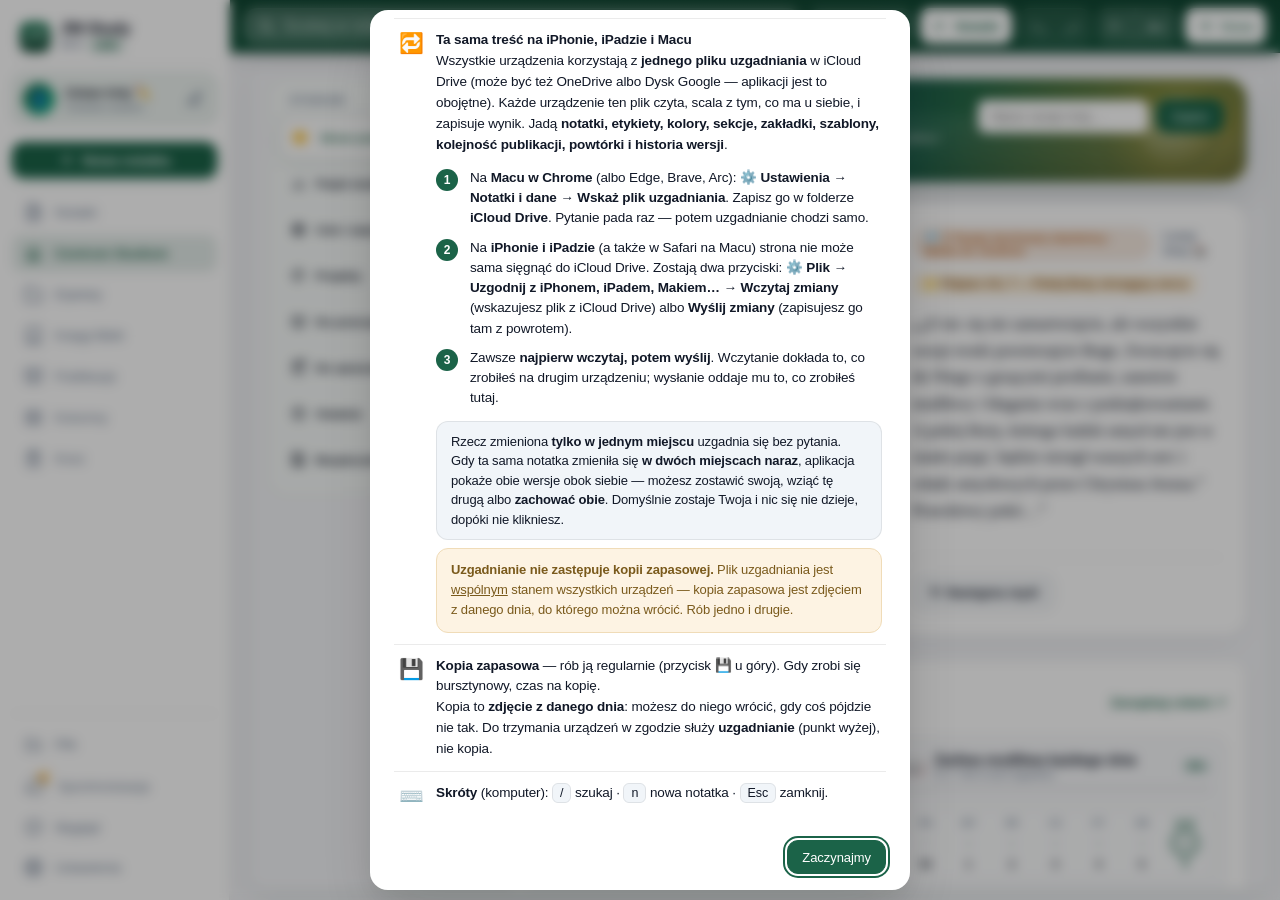
==== index.html @ c27b215c "v685: Pełnoekranowy Tryb wystąpienia i szablon szkicu w Mapie Myśli" ====
<!DOCTYPE html>
<html lang="pl">
<head>
<meta charset="UTF-8">
<!-- Polityka bezpieczeństwa treści.

     Nie zastępuje filtrowania treści notatek — jest drugą warstwą na wypadek,
     gdyby coś się przez filtr przedostało. Najważniejsze skutki:
       • skrypt z JAKIEGOKOLWIEK obcego serwera nie zostanie wykonany — aplikacja
         nie łączy się z niczym poza własnym adresem,
       • object-src 'none' — brak wtyczek i osadzonych obiektów,
       • base-uri 'self' — nie da się podmienić adresu bazowego strony,
       • form-action 'none' — wstrzyknięty formularz nie wyśle nigdzie danych,
       • frame-src 'none' — brak ramek.

     'unsafe-inline' dla skryptów jest konieczne w wersji jednoplikowej, gdzie
     cały kod siedzi w znacznikach script wewnątrz strony.
     'wasm-unsafe-eval' jest potrzebne bibliotece sql.js, która czyta bazę
     SQLite z kopii JW Library — biblioteka leży w katalogu lib/ obok aplikacji,
     nie na obcym serwerze. -->
<meta http-equiv="Content-Security-Policy" content="default-src 'self'; script-src 'self' blob: 'unsafe-inline' 'wasm-unsafe-eval' https://accounts.google.com/gsi/client; style-src 'self' 'unsafe-inline' https://accounts.google.com/gsi/style; img-src 'self' data: blob: https://*.jw.org https://*.googleusercontent.com https://accounts.google.com; font-src 'self' data:; connect-src 'self' https://accounts.google.com https://www.googleapis.com https://oauth2.googleapis.com; media-src 'self' data: blob:; manifest-src 'self'; worker-src 'self' blob:; object-src 'none'; base-uri 'self'; form-action 'none'; frame-src 'self' https://accounts.google.com;">
<script src="https://accounts.google.com/gsi/client" async defer></script>
<meta name="viewport" content="width=device-width, initial-scale=1.0, viewport-fit=cover">
<meta name="apple-mobile-web-app-capable" content="yes">
<meta name="mobile-web-app-capable" content="yes">
<meta name="apple-mobile-web-app-status-bar-style" content="default">
<meta name="apple-mobile-web-app-title" content="JW-Study 5.0">
<meta name="color-scheme" content="light dark">
<meta name="theme-color" content="#134e38">
<meta name="theme-color" media="(prefers-color-scheme: light)" content="#134e38">
<meta name="theme-color" media="(prefers-color-scheme: dark)" content="#11171e">
<link rel="apple-touch-icon" sizes="180x180" href="./apple-touch-icon.png">
<link rel="manifest" href="./manifest.webmanifest">
<title>JW-Study 5.0</title>
<link rel="icon" type="image/png" sizes="32x32" href="./favicon-32.png">
<link rel="icon" type="image/png" sizes="192x192" href="./icon-192.png">
<link rel="icon" type="image/png" sizes="512x512" href="./icon-512.png">
<script>
(function(){
  try{
    var t = localStorage.getItem("jwsTheme") || "auto";
    if(t === "auto"){
      t = (window.matchMedia && window.matchMedia("(prefers-color-scheme: dark)").matches) ? "dark" : "light";
    }
    if(t){
      document.documentElement.dataset.theme = t;
      var isDark = (t === "dark" || t === "oled");
      document.documentElement.style.colorScheme = isDark ? "dark" : "light";
      var c = {dark:"#11171e", oled:"#000000", sepia:"#75552b", sage:"#225734", light:"#134e38"}[t] || "#134e38";
      try {
        var rawCfg = localStorage.getItem("jwsColors");
        if(rawCfg){
          var cfg = JSON.parse(rawCfg);
          if(cfg && cfg.ui && (t === "light" || t === "sage" || t === "sepia")){
            c = cfg.ui;
          }
        }
      }catch(err){}
      document.documentElement.style.backgroundColor = c;
      var metas = document.querySelectorAll('meta[name="theme-color"]');
      if(metas && metas.length){
        metas.forEach(function(m){
          m.removeAttribute("media");
          m.content = c;
        });
      }
    }
  }catch(e){}
})();
</script>
<style>
/* ==========================================================================
   JW Study — base.css
   Zmienne kolorów, motywy (dzień/sepia), reset, nagłówek, wyszukiwarka
   ========================================================================== */
:root{
  --bg:#f4f5f8; --panel:#ffffff; --border:rgba(0,0,0,.08); --text:#111827; --muted:#64748b;
  --accent:#1b6348; --accent2:#22a06b; --sel:#f1f5f9;
  --c1bg:#1e293b; --c1item:#f8fafc; --c1hover:#334155; --c1active:#8c6f52;
  --c2bg:#334155; --c2item:#f8fafc; --c2hover:#475569; --c2active:#8c6f52;
  --hl1:#ffe97d; --hl2:#b7e4a7; --hl3:#a8d5f2; --hl4:#d9b8f0; --hl5:#f5b0b0; --hl6:#ffcf8f; --hl7:#9fe3d5;
  --card-radius:14px;
  --shadow-sm:0 1px 2px rgba(0,0,0,.04);
  --shadow-md:0 4px 14px rgba(0,0,0,.06);
  --shadow-lg:0 10px 28px rgba(0,0,0,.09);
  --top-safe-clearance: env(safe-area-inset-top, 0px);
}
/* motyw SEPIA (czytnik) */
html[data-theme="sepia"]{
  --bg:#f2ebd9; --panel:#faf4e6; --border:#e2d6be; --text:#3e3323; --muted:#827357;
  --accent:#846231; --accent2:#a68149; --sel:#ebdcc2;
}
html[data-theme="sepia"] main{background:linear-gradient(180deg,#eee6d3,#e5dcbe)}
*{box-sizing:border-box}
button,.item,.sbtn,.chip-ch,.pal,a,label,select,summary,#imgBar button,#hlBar .sw,#hlBar button{touch-action:manipulation;-webkit-tap-highlight-color:transparent}
html {
  background-color: #134e38;
  color-scheme: light;
}
html[data-theme="dark"] {
  background-color: #11171e;
  color-scheme: dark;
}
html[data-theme="oled"] {
  background-color: #000000;
  color-scheme: dark;
}
html[data-theme="sepia"] {
  background-color: #75552b;
  color-scheme: light;
}
html[data-theme="sage"] {
  background-color: #225734;
  color-scheme: light;
}
html[data-reader-theme="light"] {
  background-color: #ffffff;
  color-scheme: light;
}
html[data-reader-theme="dark"] {
  background-color: #1c1c1e;
  color-scheme: dark;
}
html[data-reader-theme="oled"] {
  background-color: #000000;
  color-scheme: dark;
}
html[data-reader-theme="sepia"] {
  background-color: #fbf0d9;
  color-scheme: light;
}
html[data-reader-theme="sage"] {
  background-color: #eaf1ec;
  color-scheme: light;
}
html,body{height:100%;height:var(--appWysokosc, 100dvh);margin:0;-webkit-text-size-adjust:100%;text-size-adjust:100%;overscroll-behavior:none !important;-webkit-overscroll-behavior:none !important}
body{font-family:-apple-system,BlinkMacSystemFont,"Segoe UI",Roboto,"Noto Sans",sans-serif;background:var(--bg);color:var(--text);display:flex;flex-direction:column;overflow:hidden;-webkit-font-smoothing:antialiased;-moz-osx-font-smoothing:grayscale;text-rendering:optimizeLegibility;touch-action:manipulation}
header{width:100%;flex-shrink:0;box-sizing:border-box;display:flex;align-items:center;gap:10px;padding:9px 16px;padding-left:max(16px, calc(16px + env(safe-area-inset-left, 0px)));padding-right:max(16px, calc(16px + env(safe-area-inset-right, 0px)));padding-top:max(9px, calc(9px + env(safe-area-inset-top, 0px)));padding-bottom:9px;background:#134e38;background:linear-gradient(180deg,#114632 0%,#16563e 100%);border-bottom:1px solid rgba(0,0,0,.18);box-shadow:0 4px 18px -2px rgba(10,35,25,.22);flex-wrap:wrap;position:relative;z-index:20;-webkit-backdrop-filter:none!important;backdrop-filter:none!important;isolation:isolate}
.brand-name{color:#fff!important}
.brand-name .ver{color:rgba(255,255,255,.6)!important}
.brand-sub{color:rgba(255,255,255,.72)!important}
.brand-logo{border-radius:10px;box-shadow:0 2px 8px rgba(0,0,0,.25),0 0 0 1px rgba(255,255,255,.2);transition:transform .16s ease}
.brand-logo:hover{transform:scale(1.05)}
header .btn{background:rgba(255,255,255,.14);border:1px solid rgba(255,255,255,.22);color:#fff;border-radius:10px;font-weight:500;transition:all .15s ease}
header .btn:hover{background:rgba(255,255,255,.24);border-color:rgba(255,255,255,.36)}
header .btn.primary{background:#ffffff;border-color:#ffffff;color:#134e38;font-weight:600;box-shadow:0 2px 8px rgba(0,0,0,.15)}
header .btn.primary:hover{background:#f0f7f4;transform:translateY(-1px);box-shadow:0 4px 12px rgba(0,0,0,.2)}
header .btn.badge-warn{border-color:#f4c96a}
header .fontctl{border:1px solid rgba(255,255,255,.22);border-radius:10px;overflow:hidden}
header .fontctl button{background:rgba(255,255,255,.14);color:#fff;border:none;padding:7px 11px;cursor:pointer;transition:background .15s ease}
header .fontctl button:hover{background:rgba(255,255,255,.26)}
header .fontctl button+button{border-left:1px solid rgba(255,255,255,.2)}
header #sortSel{background:rgba(255,255,255,.14);color:#fff;border:1px solid rgba(255,255,255,.22);border-radius:10px;padding:7px 12px;font-size:13px;outline:none}
header #sortSel option{color:#1e293b;background:#fff}
.ikony-grupa{display:inline-flex;border:1px solid rgba(255,255,255,.22);border-radius:10px;overflow:hidden;background:rgba(255,255,255,.08)}
.ikony-grupa .btn{border:none;border-radius:0;background:transparent}
.ikony-grupa .btn+.btn{border-left:1px solid rgba(255,255,255,.18)}
.ikony-grupa .btn:hover{background:rgba(255,255,255,.2)}
.bk-count{background:#fff;color:#134e38;font-weight:700}
.brand{display:flex;align-items:center;gap:10px;flex-shrink:0}
.brand-txt{display:flex;flex-direction:column;line-height:1.15}
.brand-name{font-size:16px;font-weight:700;color:var(--accent);white-space:nowrap;letter-spacing:-.01em}
.brand-name .ver{font-size:10.5px;font-weight:400;color:var(--muted);opacity:.7;letter-spacing:0}
.brand-sub{font-size:11px;color:var(--muted);white-space:nowrap}
.searchwrap{flex:1;min-width:180px;display:flex;align-items:center;gap:8px;background:rgba(255,255,255,.96);border:1px solid rgba(255,255,255,.35);border-radius:12px;padding:0 13px;box-shadow:0 2px 6px rgba(0,0,0,.06);transition:border-color .15s ease,box-shadow .15s ease,background .15s ease}
.searchwrap:focus-within{background:#ffffff;border-color:var(--accent2);box-shadow:0 0 0 3px rgba(34,160,107,.25),0 4px 14px rgba(0,0,0,.10)}
.searchwrap{position:relative}
#searchSug,#ebPop{position:absolute;top:calc(100% + 6px);left:0;right:0;display:none;z-index:60;background:var(--panel);border:1px solid var(--border);border-radius:13px;box-shadow:0 14px 34px rgba(0,0,0,.22),0 2px 8px rgba(0,0,0,.08);padding:6px;max-height:320px;overflow-y:auto;animation:popShow .14s cubic-bezier(.16,1,.3,1)}
@keyframes popShow{from{opacity:0;transform:scale(.97) translateY(-3px)}to{opacity:1;transform:scale(1) translateY(0)}}
#searchSug .sug{display:flex;align-items:center;gap:9px;padding:9px 11px;border-radius:9px;cursor:pointer;font-size:13.5px;color:var(--text)}
#searchSug .sug:hover,#searchSug .sug.on{background:var(--sel)}
#searchSug .sug .ic{width:16px;height:16px;color:var(--muted);flex-shrink:0}
#searchSug .sug .sdot{width:9px;height:9px;border-radius:50%;flex-shrink:0}
#searchSug .sug .shint{margin-left:auto;font-size:11px;color:var(--muted)}
#searchSug .sug-lbl{font-size:11px;color:var(--muted);padding:6px 11px 3px;font-weight:600;text-transform:uppercase;letter-spacing:.05em}
.search-ic{width:18px;height:18px;color:rgba(255,255,255,.8);flex-shrink:0}
#search{flex:1;min-width:60px;padding:10px 0;border:none;background:transparent;font-size:14px;outline:none;appearance:none;-webkit-appearance:none;color:#ffffff!important;-webkit-text-fill-color:#ffffff!important;caret-color:#ffffff!important;color-scheme:dark!important}
#btnSearchTools{background:transparent;border:none;color:rgba(255,255,255,.8);font-size:14px;cursor:pointer;padding:4px 6px;border-radius:6px;transition:all .14s ease}
#btnSearchTools:hover{background:rgba(255,255,255,.2);color:#ffffff}
select,button,input{font-family:inherit}
.btn{padding:8px 14px;border:1px solid var(--border);border-radius:10px;background:var(--panel);cursor:pointer;font-size:13px;font-weight:500;white-space:nowrap;color:var(--text);display:inline-flex;align-items:center;justify-content:center;gap:6px;
  transition:background .14s ease, border-color .14s ease, transform .1s cubic-bezier(.22,.9,.32,1), box-shadow .14s ease}
.btn:focus-visible{outline:none;box-shadow:0 0 0 3px rgba(34,160,107,.28)}
:focus-visible{outline:2px solid var(--accent, #22a06b) !important;outline-offset:2px !important}
.btn .ic{width:18px;height:18px}
.btn.ico-btn{padding:8px 10px}
.btn.ico-btn .ic{width:19px;height:19px}
.bk-count{font-size:11px;font-weight:700;background:var(--accent);color:#fff;border-radius:999px;padding:0 6px;min-width:16px;text-align:center}
.btn:hover{background:var(--sel);border-color:rgba(0,0,0,.15)}
.btn:active{transform:translateY(1px)}
.btn.primary{background:var(--accent);color:#fff;border-color:var(--accent);box-shadow:none}
.btn.primary:hover{filter:brightness(1.05)}
.btn.danger{background:#dc2626;color:#fff;border-color:#b91c1c}
.btn.danger:hover{filter:brightness(1.06)}





/* ══════════════ NOWOCZESNY UKŁAD I GRAFIKA CENTRUM STUDIUM (v3.72) ══════════════ */
:root {
  --cen-bg: var(--bg);
  --cen-card-bg: var(--panel);
  --cen-card-border: rgba(0, 0, 0, 0.08);
  --cen-card-border-hover: rgba(37, 99, 235, 0.4);
  --cen-text: #0f172a;
  --cen-text-sub: #334155;
  --cen-text-muted: #64748b;
  --cen-card-shadow: 0 2px 10px rgba(0, 0, 0, 0.04), 0 1px 3px rgba(0, 0, 0, 0.02);
  --cen-card-shadow-hover: 0 10px 28px rgba(0, 0, 0, 0.08), 0 2px 6px rgba(0, 0, 0, 0.04);
  --cen-btn-bg: rgba(0, 0, 0, 0.05);
  --cen-btn-border: rgba(0, 0, 0, 0.09);
  --cen-btn-color: #334155;
  --cen-btn-hover-bg: rgba(0, 0, 0, 0.09);
  --cen-btn-hover-color: #0f172a;
  --cen-zadanie-bg: linear-gradient(135deg, #f0f7ff 0%, #e0e7ff 100%);
  --cen-zadanie-border: rgba(59, 130, 246, 0.35);
  --cen-zadanie-tyt: #1e3a8a;
  --cen-zadanie-podtyt: #2563eb;
  --cen-zadanie-iko-bg: #dbeafe;
  --cen-zadanie-iko-border: rgba(59, 130, 246, 0.3);
  --cen-zadanie-iko-color: #1d4ed8;
  --cen-banner-bg: rgba(0, 0, 0, 0.025);
  --cen-banner-border: rgba(0, 0, 0, 0.07);
  --cen-banner-tyt: #0f172a;
  --cen-banner-sub: #64748b;
  --cen-banner-iko-bg: rgba(0, 0, 0, 0.05);
  --cen-progress-track: rgba(0, 0, 0, 0.08);
  --cen-cal-grid-bg: var(--panel);
  --cen-cal-cell-bg: rgba(0, 0, 0, 0.025);
  --cen-cal-cell-hover: rgba(37, 99, 235, 0.08);
  --cen-cal-cell-active: rgba(37, 99, 235, 0.14);
  --cen-cal-cell-border: #3b82f6;
  --cen-cal-day-color: #0f172a;
  --cen-frag-check-border: rgba(0, 0, 0, 0.25);
  --cen-frag-check-bg: rgba(0, 0, 0, 0.02);
  --cen-tabs-bg: rgba(0, 0, 0, 0.04);
  --cen-tabs-border: rgba(0, 0, 0, 0.08);
  --cen-tab-color: #64748b;
  --cen-tab-hover-color: #0f172a;
  --cen-tab-hover-bg: rgba(0, 0, 0, 0.06);
  --cen-input-bg: var(--panel);
  --cen-input-border: rgba(0, 0, 0, 0.15);
  --cen-input-color: #0f172a;
  --cen-sec-head: #475569;
  --cen-radial-bg: rgba(0, 0, 0, 0.08);
}

html[data-theme="dark"], html[data-theme="oled"] {
  --cen-bg: #0d1217;
  --cen-card-bg: #151d28;
  --cen-card-border: rgba(255, 255, 255, 0.08);
  --cen-card-border-hover: rgba(255, 255, 255, 0.22);
  --cen-text: #f8fafc;
  --cen-text-sub: #cbd5e1;
  --cen-text-muted: #94a3b8;
  --cen-card-shadow: 0 4px 20px rgba(0, 0, 0, 0.25);
  --cen-card-shadow-hover: 0 10px 30px rgba(0, 0, 0, 0.38);
  --cen-btn-bg: rgba(255, 255, 255, 0.06);
  --cen-btn-border: rgba(255, 255, 255, 0.1);
  --cen-btn-color: #94a3b8;
  --cen-btn-hover-bg: rgba(255, 255, 255, 0.14);
  --cen-btn-hover-color: #ffffff;
  --cen-zadanie-bg: linear-gradient(135deg, #151e2c, #131b26);
  --cen-zadanie-border: rgba(59, 130, 246, 0.25);
  --cen-zadanie-tyt: #ffffff;
  --cen-zadanie-podtyt: #94a3b8;
  --cen-zadanie-iko-bg: rgba(59, 130, 246, 0.12);
  --cen-zadanie-iko-border: rgba(59, 130, 246, 0.25);
  --cen-zadanie-iko-color: #60a5fa;
  --cen-banner-bg: rgba(255, 255, 255, 0.025);
  --cen-banner-border: rgba(255, 255, 255, 0.06);
  --cen-banner-tyt: #ffffff;
  --cen-banner-sub: #64748b;
  --cen-banner-iko-bg: rgba(255, 255, 255, 0.05);
  --cen-progress-track: rgba(255, 255, 255, 0.08);
  --cen-cal-grid-bg: #151d28;
  --cen-cal-cell-bg: rgba(255, 255, 255, 0.025);
  --cen-cal-cell-hover: rgba(255, 255, 255, 0.08);
  --cen-cal-cell-active: rgba(37, 99, 235, 0.25);
  --cen-cal-cell-border: #3b82f6;
  --cen-cal-day-color: #ffffff;
  --cen-frag-check-border: rgba(255, 255, 255, 0.25);
  --cen-frag-check-bg: rgba(255, 255, 255, 0.03);
  --cen-tabs-bg: rgba(255, 255, 255, 0.04);
  --cen-tabs-border: rgba(255, 255, 255, 0.07);
  --cen-tab-color: #94a3b8;
  --cen-tab-hover-color: #ffffff;
  --cen-tab-hover-bg: rgba(255, 255, 255, 0.06);
  --cen-input-bg: #151d28;
  --cen-input-border: rgba(255, 255, 255, 0.12);
  --cen-input-color: #ffffff;
  --cen-sec-head: #94a3b8;
  --cen-radial-bg: rgba(255, 255, 255, 0.08);
}

html[data-theme="oled"] {
  --cen-bg: #000000;
  --cen-card-bg: #0a0a0c;
  --cen-card-border: rgba(255, 255, 255, 0.1);
  --cen-card-border-hover: rgba(255, 255, 255, 0.25);
  --cen-text: #f3f4f6;
  --cen-text-sub: #cbd5e1;
  --cen-text-muted: #94a3b8;
  --cen-card-shadow: 0 4px 20px rgba(0, 0, 0, 0.7);
  --cen-card-shadow-hover: 0 10px 30px rgba(0, 0, 0, 0.9);
  --cen-btn-bg: rgba(255, 255, 255, 0.06);
  --cen-btn-border: rgba(255, 255, 255, 0.12);
  --cen-btn-color: #94a3b8;
  --cen-btn-hover-bg: rgba(255, 255, 255, 0.14);
  --cen-btn-hover-color: #ffffff;
  --cen-zadanie-bg: linear-gradient(135deg, #0e141d 0%, #05080c 100%);
  --cen-zadanie-border: rgba(255, 255, 255, 0.12);
  --cen-zadanie-tyt: #ffffff;
  --cen-zadanie-podtyt: #94a3b8;
  --cen-zadanie-iko-bg: rgba(255, 255, 255, 0.08);
  --cen-zadanie-iko-border: rgba(255, 255, 255, 0.15);
  --cen-zadanie-iko-color: var(--accent, #60a5fa);
  --cen-banner-bg: #0a0a0c;
  --cen-banner-border: rgba(255, 255, 255, 0.08);
  --cen-banner-tyt: #ffffff;
  --cen-banner-sub: #64748b;
  --cen-banner-iko-bg: rgba(255, 255, 255, 0.05);
  --cen-progress-track: rgba(255, 255, 255, 0.1);
  --cen-cal-grid-bg: #0a0a0c;
  --cen-cal-cell-bg: rgba(255, 255, 255, 0.03);
  --cen-cal-cell-hover: rgba(255, 255, 255, 0.08);
  --cen-cal-cell-active: rgba(255, 255, 255, 0.18);
  --cen-cal-cell-border: rgba(255, 255, 255, 0.2);
  --cen-cal-day-color: #ffffff;
  --cen-frag-check-border: rgba(255, 255, 255, 0.25);
  --cen-frag-check-bg: rgba(255, 255, 255, 0.03);
  --cen-tabs-bg: #0a0a0c;
  --cen-tabs-border: rgba(255, 255, 255, 0.08);
  --cen-tab-color: #94a3b8;
  --cen-tab-hover-color: #ffffff;
  --cen-tab-hover-bg: rgba(255, 255, 255, 0.08);
  --cen-input-bg: #0a0a0c;
  --cen-input-border: rgba(255, 255, 255, 0.15);
  --cen-input-color: #ffffff;
  --cen-sec-head: #94a3b8;
  --cen-radial-bg: rgba(255, 255, 255, 0.08);
}

html[data-theme="sepia"] {
  --cen-bg: #f2ebd9;
  --cen-card-bg: #faf4e6;
  --cen-card-border: #e2d6be;
  --cen-card-border-hover: #846231;
  --cen-text: #3e3323;
  --cen-text-sub: #5c4d37;
  --cen-text-muted: #827357;
  --cen-card-shadow: 0 4px 18px rgba(70, 50, 20, 0.04);
  --cen-card-shadow-hover: 0 8px 24px rgba(70, 50, 20, 0.08);
  --cen-btn-bg: rgba(132, 98, 49, 0.08);
  --cen-btn-border: rgba(132, 98, 49, 0.18);
  --cen-btn-color: #5c4d37;
  --cen-btn-hover-bg: rgba(132, 98, 49, 0.14);
  --cen-btn-hover-color: #3e3323;
  --cen-zadanie-bg: linear-gradient(135deg, #fbf5e6 0%, #f3e5c8 100%);
  --cen-zadanie-border: rgba(132, 98, 49, 0.28);
  --cen-zadanie-tyt: #3e3323;
  --cen-zadanie-podtyt: #846231;
  --cen-zadanie-iko-bg: rgba(132, 98, 49, 0.12);
  --cen-zadanie-iko-border: rgba(132, 98, 49, 0.25);
  --cen-zadanie-iko-color: #846231;
  --cen-banner-bg: rgba(132, 98, 49, 0.04);
  --cen-banner-border: rgba(132, 98, 49, 0.1);
  --cen-banner-tyt: #3e3323;
  --cen-banner-sub: #827357;
  --cen-banner-iko-bg: rgba(132, 98, 49, 0.08);
  --cen-progress-track: rgba(132, 98, 49, 0.14);
  --cen-cal-grid-bg: #faf4e6;
  --cen-cal-cell-bg: rgba(132, 98, 49, 0.04);
  --cen-cal-cell-hover: rgba(132, 98, 49, 0.1);
  --cen-cal-cell-active: rgba(132, 98, 49, 0.2);
  --cen-cal-cell-border: #846231;
  --cen-cal-day-color: #3e3323;
  --cen-frag-check-border: rgba(132, 98, 49, 0.35);
  --cen-frag-check-bg: rgba(132, 98, 49, 0.04);
  --cen-tabs-bg: rgba(132, 98, 49, 0.06);
  --cen-tabs-border: rgba(132, 98, 49, 0.14);
  --cen-tab-color: #827357;
  --cen-tab-hover-color: #3e3323;
  --cen-tab-hover-bg: rgba(132, 98, 49, 0.1);
  --cen-input-bg: #faf4e6;
  --cen-input-border: #d4c5a9;
  --cen-input-color: #3e3323;
  --cen-sec-head: #827357;
  --cen-radial-bg: rgba(132, 98, 49, 0.12);
}

.cenCentrumShell {
  display: grid;
  grid-template-columns: 215px minmax(0, 1fr);
  align-items: start;
  gap: 20px;
  width: 100%;
  max-width: 1560px;
  margin: 0 auto;
  padding: 14px 18px 48px;
  box-sizing: border-box;
  min-height: calc(100vh - 64px);
  background: var(--cen-bg);
}

.cenCentrumMain {
  flex: 1 1 auto;
  min-width: 0;
  width: 100%;
  max-width: 100%;
  box-sizing: border-box;
  padding: 0 4px 48px;
  color: var(--cen-text);
  font-family: inherit;
}

.cenNaglModern {
  display: flex;
  align-items: center;
  justify-content: space-between;
  margin-bottom: 22px;
  padding-bottom: 12px;
  border-bottom: 1px solid var(--cen-banner-border);
}

.cenNaglModern h1, .cenNaglModern .cenTytGlowny {
  font-size: clamp(17px, 2.5vw, 21px);
  font-weight: 800;
  letter-spacing: 0.04em;
  text-transform: uppercase;
  color: var(--cen-text);
  margin: 0;
  display: flex;
  align-items: center;
  gap: 12px;
}

.cenNaglAkcje {
  display: flex;
  align-items: center;
  gap: 10px;
}

.cenNaglBtnIko {
  display: inline-flex;
  align-items: center;
  justify-content: center;
  width: 36px !important;
  height: 36px !important;
  min-width: 36px !important;
  min-height: 36px !important;
  max-width: 36px !important;
  max-height: 36px !important;
  border-radius: 10px;
  background: var(--cen-btn-bg);
  border: 1px solid var(--cen-btn-border);
  color: var(--cen-btn-color);
  cursor: pointer;
  transition: all 0.16s ease;
  flex-shrink: 0 !important;
  overflow: hidden;
}
.cenNaglBtnIko svg {
  width: 18px !important;
  height: 18px !important;
  min-width: 18px !important;
  min-height: 18px !important;
  max-width: 18px !important;
  max-height: 18px !important;
  display: block;
  flex-shrink: 0 !important;
  pointer-events: none;
}

.cenNaglBtnIko:hover {
  background: var(--cen-btn-hover-bg);
  color: var(--cen-btn-hover-color);
  border-color: var(--cen-card-border-hover);
}
.cenNaglBtnIko.cenMuted {
  opacity: 0.75;
  color: var(--cen-text-muted, #94a3b8);
}
.cenNaglBtnIko.cenMuted:hover {
  opacity: 1;
  color: var(--cen-btn-hover-color);
}

.cenModernIco {
  width: 18px !important;
  height: 18px !important;
  min-width: 18px !important;
  min-height: 18px !important;
  max-width: 18px !important;
  max-height: 18px !important;
  display: inline-block !important;
  vertical-align: middle !important;
  flex-shrink: 0 !important;
}

/* 4 HERO CARDS (2x2 Grid) */
.cenHeroGrid {
  display: grid;
  grid-template-columns: repeat(2, minmax(0, 1fr));
  gap: 18px;
  margin-bottom: 20px;
  width: 100%;
  box-sizing: border-box;
}

.cenHeroCard {
  background: var(--cen-card-bg);
  border: 1px solid var(--cen-card-border);
  border-radius: 20px;
  padding: clamp(16px, 2vw, 22px) clamp(16px, 2.5vw, 24px);
  display: flex;
  flex-direction: column;
  justify-content: space-between;
  cursor: pointer;
  box-shadow: var(--cen-card-shadow);
  transition: transform 0.2s cubic-bezier(0.16, 1, 0.3, 1), box-shadow 0.2s ease, border-color 0.2s ease;
  position: relative;
  overflow: hidden;
}

.cenHeroCard:hover {
  transform: translateY(-3px);
  border-color: var(--cen-card-border-hover);
  box-shadow: var(--cen-card-shadow-hover);
}

.cenHeroCard::after {
  content: '';
  position: absolute;
  top: 0;
  right: 0;
  width: 140px;
  height: 140px;
  border-radius: 50%;
  pointer-events: none;
  opacity: 0.12;
  filter: blur(40px);
}
.cenHeroCard.card-blue::after { background: #3b82f6; }
.cenHeroCard.card-green::after { background: #10b981; }
.cenHeroCard.card-purple::after { background: #a855f7; }
.cenHeroCard.card-orange::after { background: #f97316; }

.cenHeroCardTop {
  display: flex;
  align-items: flex-start;
  gap: 16px;
  margin-bottom: 18px;
}

.cenHeroIkoBox {
  width: 50px !important;
  height: 50px !important;
  min-width: 50px !important;
  min-height: 50px !important;
  max-width: 50px !important;
  max-height: 50px !important;
  border-radius: 14px;
  display: flex;
  align-items: center;
  justify-content: center;
  flex-shrink: 0 !important;
  overflow: hidden;
  box-shadow: 0 6px 16px rgba(0, 0, 0, 0.18);
}
.cenHeroCard.card-blue .cenHeroIkoBox {
  background: linear-gradient(135deg, #2563eb, #1d4ed8);
  color: #ffffff;
  box-shadow: 0 6px 18px rgba(37, 99, 235, 0.35);
}
.cenHeroCard.card-green .cenHeroIkoBox {
  background: linear-gradient(135deg, #10b981, #059669);
  color: #ffffff;
  box-shadow: 0 6px 18px rgba(16, 185, 129, 0.35);
}
.cenHeroCard.card-purple .cenHeroIkoBox {
  background: linear-gradient(135deg, #a855f7, #7e22ce);
  color: #ffffff;
  box-shadow: 0 6px 18px rgba(168, 85, 247, 0.35);
}
.cenHeroCard.card-orange .cenHeroIkoBox {
  background: linear-gradient(135deg, #f97316, #c2410c);
  color: #ffffff;
  box-shadow: 0 6px 18px rgba(249, 115, 22, 0.35);
}
.cenHeroIkoBox svg {
  width: 26px !important;
  height: 26px !important;
  min-width: 26px !important;
  min-height: 26px !important;
  max-width: 26px !important;
  max-height: 26px !important;
  display: block;
  flex-shrink: 0 !important;
}

.cenHeroInfo {
  flex: 1;
  min-width: 0;
}

.cenHeroTyt {
  font-size: 15px;
  font-weight: 700;
  letter-spacing: 0.03em;
  text-transform: uppercase;
  color: var(--cen-text);
  margin: 0 0 6px 0;
}

.cenHeroOpis {
  font-size: 13px;
  line-height: 1.45;
  color: var(--cen-text-sub);
  margin: 0;
}

.cenHeroBottom {
  border-top: 1px solid var(--cen-card-border);
  padding-top: 14px;
}

.cenHeroMetaRow {
  display: flex;
  align-items: center;
  justify-content: space-between;
  font-size: 13px;
}

.cenHeroMetaLabel {
  color: var(--cen-text-muted);
  font-weight: 500;
}

.cenHeroMetaVal {
  color: var(--cen-text);
  font-weight: 700;
  display: flex;
  align-items: center;
  gap: 6px;
}
.cenHeroMetaVal.val-green { color: #059669; }
html[data-theme="dark"] .cenHeroMetaVal.val-green { color: #34d399; }
.cenHeroMetaVal.val-purple { color: #9333ea; }
html[data-theme="dark"] .cenHeroMetaVal.val-purple { color: #c084fc; }
.cenHeroMetaVal.val-orange { color: #ea580c; }
html[data-theme="dark"] .cenHeroMetaVal.val-orange { color: #fb923c; }

.cenProgressBar {
  width: 100%;
  height: 6px;
  background: var(--cen-progress-track);
  border-radius: 99px;
  margin-top: 10px;
  overflow: hidden;
}

.cenProgressFill {
  height: 100%;
  background: linear-gradient(90deg, #3b82f6, #60a5fa);
  border-radius: 99px;
  transition: width 0.4s ease;
}

/* DZISIEJSZE ZADANIE BANNER CARD */
.cenZadanieCard {
  background: var(--cen-zadanie-bg);
  border: 1px solid var(--cen-zadanie-border);
  border-radius: 20px;
  padding: clamp(16px, 2vw, 20px) clamp(16px, 2.5vw, 26px);
  display: flex;
  align-items: center;
  justify-content: space-between;
  gap: 18px;
  margin-bottom: 24px;
  box-shadow: var(--cen-card-shadow);
  transition: all 0.2s ease;
}

.cenZadanieLewo {
  display: flex;
  align-items: center;
  gap: 16px;
  min-width: 0;
  flex: 1;
}

.cenZadanieIko {
  width: 48px;
  height: 48px;
  border-radius: 14px;
  background: var(--cen-zadanie-iko-bg);
  border: 1px solid var(--cen-zadanie-iko-border);
  color: var(--cen-zadanie-iko-color);
  display: flex;
  align-items: center;
  justify-content: center;
  flex-shrink: 0;
}
.cenZadanieIko svg {
  width: 24px;
  height: 24px;
}

.cenZadanieTyt {
  font-size: 16px;
  font-weight: 700;
  color: var(--cen-zadanie-tyt);
  margin: 0 0 3px 0;
}

.cenZadaniePodtyt {
  font-size: 13.5px;
  color: var(--cen-zadanie-podtyt);
  margin: 0;
}

.cenZadanieBtn {
  background: var(--th-accent-gradient, var(--accent, #2563eb));
  color: #ffffff;
  border: none;
  padding: 11px 24px;
  border-radius: 12px;
  font-size: 14.5px;
  font-weight: 700;
  cursor: pointer;
  display: inline-flex;
  align-items: center;
  justify-content: center;
  gap: 8px;
  box-shadow: 0 4px 14px color-mix(in srgb, var(--accent, #2563eb) 35%, transparent);
  transition: all 0.16s ease;
  white-space: nowrap;
  flex-shrink: 0;
}
.cenZadanieBtn:hover {
  filter: brightness(1.1);
  transform: translateY(-1px);
  box-shadow: 0 6px 20px color-mix(in srgb, var(--accent, #2563eb) 45%, transparent);
}

/* DOLNA BELKA FUNKCJI (FEATURES BANNER) */
.cenFeaturesBanner {
  display: grid;
  grid-template-columns: repeat(4, 1fr);
  gap: 14px;
  margin-top: 14px;
  padding: clamp(12px, 1.8vw, 16px) clamp(14px, 2vw, 20px);
  background: var(--cen-banner-bg);
  border: 1px solid var(--cen-banner-border);
  border-radius: 16px;
}

.cenFeatureItem {
  display: flex;
  align-items: flex-start;
  gap: 12px;
}

.cenFeatureIko {
  width: 34px;
  height: 34px;
  border-radius: 10px;
  background: var(--cen-banner-iko-bg);
  display: flex;
  align-items: center;
  justify-content: center;
  color: var(--accent2);
  flex-shrink: 0;
}
.cenFeatureIko svg {
  width: 18px;
  height: 18px;
}

.cenFeatureTxt b {
  display: block;
  font-size: 12.5px;
  font-weight: 700;
  color: var(--cen-banner-tyt);
  margin-bottom: 2px;
}
.cenFeatureTxt span {
  display: block;
  font-size: 11.5px;
  color: var(--cen-banner-sub);
  line-height: 1.35;
}

/* SUB-VIEWS (CHRONOLOGICZNE, DZIEN, LISTA DNI, STATYSTYKI, KALENDARZ, MOJE PLANY, STUDIUM OSOBISTE) */
.cenSubHeader {
  display: flex;
  align-items: center;
  justify-content: space-between;
  margin-bottom: 22px;
  gap: 12px;
  flex-wrap: wrap;
}

.cenSubHeaderLewo {
  display: flex;
  align-items: center;
  gap: 12px;
  flex: 1;
  min-width: 0;
}

.cenSubWsteczBtn {
  display: inline-flex;
  align-items: center;
  justify-content: center;
  gap: 8px;
  background: var(--cen-btn-bg, rgba(255, 255, 255, 0.08));
  border: 1px solid var(--cen-btn-border, rgba(255, 255, 255, 0.14));
  color: var(--cen-text, #f1f5f9);
  font-size: 13.5px;
  font-weight: 600;
  cursor: pointer;
  padding: 7px 14px;
  border-radius: 12px;
  transition: all 0.16s ease;
  white-space: nowrap;
  flex-shrink: 0;
  box-shadow: 0 1px 3px rgba(0,0,0,0.06);
}
.cenSubWsteczBtn svg {
  width: 18px;
  height: 18px;
  flex-shrink: 0;
  stroke: currentColor;
}
.cenSubWsteczBtn:hover {
  background: var(--cen-btn-hover-bg, rgba(37, 99, 235, 0.15));
  border-color: #3b82f6;
  color: #3b82f6;
  transform: translateX(-2px);
}
.cenSubWsteczBtn:active {
  transform: translateX(0);
}

.cenSubTytulBox {
  display: flex;
  flex-direction: column;
  min-width: 0;
}
.cenSubTytul {
  font-size: clamp(15px, 2vw, 18px);
  font-weight: 700;
  color: var(--cen-text, #ffffff);
  line-height: 1.25;
  white-space: nowrap;
  overflow: hidden;
  text-overflow: ellipsis;
}
.cenSubPodtytul {
  font-size: 12px;
  color: var(--cen-text-muted, #94a3b8);
  margin-top: 2px;
  white-space: nowrap;
  overflow: hidden;
  text-overflow: ellipsis;
}

.cenTabsRow {
  display: flex;
  align-items: center;
  background: var(--cen-tabs-bg);
  border: 1px solid var(--cen-tabs-border);
  border-radius: 12px;
  padding: 4px;
  gap: 4px;
  margin-bottom: 20px;
  width: fit-content;
  max-width: 100%;
  overflow-x: auto;
  -webkit-overflow-scrolling: touch;
}

.cenTabBtn {
  padding: 8px 16px;
  border-radius: 9px;
  border: none;
  background: transparent;
  color: var(--cen-tab-color);
  font-size: 13.5px;
  font-weight: 600;
  cursor: pointer;
  transition: all 0.14s ease;
  white-space: nowrap;
}
.cenTabBtn.active {
  background: #2563eb;
  color: #ffffff;
  box-shadow: 0 2px 8px rgba(37, 99, 235, 0.35);
}
.cenTabBtn:hover:not(.active) {
  color: var(--cen-tab-hover-color);
  background: var(--cen-tab-hover-bg);
}

/* CHRONO QUICK ACTIONS ROW */
.cenChronoAkcjeRow {
  display: grid;
  grid-template-columns: repeat(4, 1fr);
  gap: 12px;
  margin-bottom: 22px;
}

.cenChronoAkcjaBtn {
  display: flex;
  flex-direction: column;
  align-items: center;
  justify-content: center;
  gap: 8px;
  padding: 16px 12px;
  background: var(--cen-card-bg);
  border: 1px solid var(--cen-card-border);
  border-radius: 16px;
  color: var(--cen-text);
  font-size: 13px;
  font-weight: 600;
  cursor: pointer;
  box-shadow: var(--cen-card-shadow);
  transition: all 0.16s ease;
}
.cenChronoAkcjaBtn:hover {
  background: var(--cen-card-bg);
  border-color: var(--cen-card-border-hover);
  box-shadow: var(--cen-card-shadow-hover);
  transform: translateY(-2px);
  color: #2563eb;
}
.cenChronoAkcjaBtn svg {
  width: 24px;
  height: 24px;
  color: #2563eb;
}
html[data-theme="dark"] .cenChronoAkcjaBtn svg {
  color: #60a5fa;
}

/* FRAGMENT ITEM CARD */
.cenFragCard {
  background: var(--cen-card-bg);
  border: 1px solid var(--cen-card-border);
  border-radius: 16px;
  padding: clamp(14px, 1.8vw, 18px) clamp(14px, 2vw, 20px);
  margin-bottom: 12px;
  display: flex;
  align-items: center;
  justify-content: space-between;
  gap: 16px;
  box-shadow: var(--cen-card-shadow);
  transition: all 0.16s ease;
}
.cenFragCard:hover {
  border-color: var(--cen-card-border-hover);
  box-shadow: var(--cen-card-shadow-hover);
}
.cenFragCard.done {
  border-color: rgba(16, 185, 129, 0.4);
  background: rgba(16, 185, 129, 0.05);
}

.cenFragLewo {
  display: flex;
  align-items: center;
  gap: 14px;
  flex: 1;
  min-width: 0;
}

.cenFragCheck {
  width: 26px;
  height: 26px;
  border-radius: 8px;
  border: 2px solid var(--cen-frag-check-border);
  display: flex;
  align-items: center;
  justify-content: center;
  cursor: pointer;
  flex-shrink: 0;
  transition: all 0.16s ease;
  background: var(--cen-frag-check-bg);
}
.cenFragCheck.checked {
  background: #10b981;
  border-color: #10b981;
  color: #ffffff;
}
.cenFragCheck svg {
  width: 16px;
  height: 16px;
}

.cenFragWerset {
  font-size: 15.5px;
  font-weight: 700;
  color: var(--cen-text);
  margin: 0 0 3px 0;
}

.cenFragTemat {
  font-size: 13px;
  color: var(--cen-text-muted);
  margin: 0;
  font-style: italic;
}

.cenFragPrawo {
  display: flex;
  align-items: center;
  gap: 10px;
  flex-shrink: 0;
}

.cenFragBtnJW {
  background: #2563eb;
  color: #ffffff;
  border: none;
  padding: 8px 16px;
  border-radius: 10px;
  font-size: 13px;
  font-weight: 600;
  cursor: pointer;
  transition: all 0.14s ease;
  text-decoration: none;
  display: inline-flex;
  align-items: center;
  gap: 6px;
  white-space: nowrap;
}
.cenFragBtnJW svg {
  width: 16px;
  height: 16px;
  flex-shrink: 0;
}
.cenFragBtnJW:hover {
  background: #1d4ed8;
}

.cenDzienUkonczWrap {
  display: flex;
  justify-content: center;
  align-items: center;
  margin-top: 24px;
  margin-bottom: 20px;
  width: 100%;
}

.cenDzienUkonczBtn {
  width: auto;
  min-width: 260px;
  max-width: 440px;
  padding: 12px 24px;
  border-radius: 12px;
  background: var(--th-accent-gradient, var(--accent, #10b981));
  color: #ffffff;
  border: 1.5px solid transparent;
  font-size: 14.5px;
  font-weight: 600;
  cursor: pointer;
  display: inline-flex;
  align-items: center;
  justify-content: center;
  gap: 8px;
  box-shadow: 0 4px 12px color-mix(in srgb, var(--accent, #10b981) 28%, transparent);
  transition: all 0.16s ease;
  text-align: center;
}
.cenDzienUkonczBtn svg {
  width: 18px;
  height: 18px;
  flex-shrink: 0;
}
.cenDzienUkonczBtn:hover {
  filter: brightness(1.1);
  transform: translateY(-1px);
  box-shadow: 0 6px 16px color-mix(in srgb, var(--accent, #10b981) 38%, transparent);
}
.cenDzienUkonczBtn.done {
  background: color-mix(in srgb, var(--accent, #10b981) 14%, transparent) !important;
  color: var(--accent, #059669) !important;
  border-color: color-mix(in srgb, var(--accent, #10b981) 35%, transparent) !important;
  box-shadow: none !important;
}
html[data-theme="dark"] .cenDzienUkonczBtn.done,
html[data-theme="oled"] .cenDzienUkonczBtn.done {
  background: color-mix(in srgb, var(--accent, #10b981) 20%, transparent) !important;
  color: var(--accent2, #34d399) !important;
  border-color: color-mix(in srgb, var(--accent, #10b981) 45%, transparent) !important;
}
.cenDzienUkonczBtn.done:hover {
  background: color-mix(in srgb, var(--accent, #10b981) 22%, transparent) !important;
}

/* ==========================================================================
   NOWY MODUŁ: ŻYCIE I SŁUŻBA JEZUSA (HARMONIA EWANGELII DODATEK A7)
   ========================================================================== */
.cenJesusHeader {
  background: var(--cen-card-bg);
  border: 1px solid var(--cen-card-border);
  border-radius: 18px;
  padding: 16px 20px;
  margin-bottom: 18px;
  box-shadow: var(--cen-card-shadow);
  display: flex;
  flex-direction: column;
  gap: 10px;
}
.cenJesusBadges {
  display: flex;
  flex-wrap: wrap;
  gap: 8px;
  align-items: center;
}
.cenJesusBadge {
  font-size: 12px;
  font-weight: 600;
  padding: 4px 10px;
  border-radius: 8px;
  background: var(--sel);
  color: var(--text);
  border: 1px solid var(--border);
  display: inline-flex;
  align-items: center;
  gap: 5px;
}
.cenJesusBadge.badge-etap {
  background: rgba(37, 99, 235, 0.1);
  color: #2563eb;
  border-color: rgba(37, 99, 235, 0.25);
}
html[data-theme="dark"] .cenJesusBadge.badge-etap {
  background: rgba(59, 130, 246, 0.15);
  color: #60a5fa;
  border-color: rgba(59, 130, 246, 0.3);
}
.cenJesusBadge.badge-time {
  background: rgba(217, 119, 6, 0.1);
  color: #d97706;
  border-color: rgba(217, 119, 6, 0.25);
}
html[data-theme="dark"] .cenJesusBadge.badge-time {
  background: rgba(245, 158, 11, 0.15);
  color: #fbbf24;
  border-color: rgba(245, 158, 11, 0.3);
}
.cenJesusBadge.badge-verses {
  background: rgba(16, 185, 129, 0.1);
  color: #059669;
  border-color: rgba(16, 185, 129, 0.25);
}
html[data-theme="dark"] .cenJesusBadge.badge-verses {
  background: rgba(16, 185, 129, 0.15);
  color: #34d399;
  border-color: rgba(16, 185, 129, 0.3);
}

/* Interaktywne chipy z wersetami */
.cenChipsBar {
  display: flex;
  flex-wrap: wrap;
  gap: 8px;
  margin: 10px 0 16px;
}
.cenVerseChip {
  display: inline-flex;
  align-items: center;
  gap: 6px;
  padding: 6px 13px;
  border-radius: 11px;
  background: var(--panel);
  border: 1px solid var(--border);
  color: var(--text);
  font-size: 13px;
  font-weight: 600;
  cursor: pointer;
  transition: all 0.14s ease;
  box-shadow: 0 1px 3px rgba(0,0,0,0.05);
}
.cenVerseChip:hover {
  background: var(--sel);
  border-color: var(--accent);
  color: var(--accent);
  transform: translateY(-1px);
}
.cenVerseChip.done {
  background: rgba(16, 185, 129, 0.1);
  border-color: rgba(16, 185, 129, 0.4);
  color: #059669;
}
html[data-theme="dark"] .cenVerseChip.done {
  color: #34d399;
  border-color: rgba(16, 185, 129, 0.5);
}
.cenVerseChip .chip-ico {
  font-size: 13px;
}
.cenVerseChip .chip-check {
  font-weight: 700;
  color: #10b981;
}

/* Synopsa — Porównanie relacji ewangelistów */
.cenSynopsaCard {
  background: var(--cen-card-bg);
  border: 1px solid var(--cen-card-border);
  border-radius: 18px;
  margin: 18px 0;
  overflow: hidden;
  box-shadow: var(--cen-card-shadow);
  transition: all 0.16s ease;
}
.cenSynopsaHeader {
  padding: 13px 18px;
  display: flex;
  align-items: center;
  justify-content: space-between;
  cursor: pointer;
  background: color-mix(in srgb, var(--accent) 5%, var(--panel));
  border-bottom: 1px solid var(--border);
  font-size: 14px;
  font-weight: 600;
  color: var(--text);
  user-select: none;
}
.cenSynopsaHeader:hover {
  background: color-mix(in srgb, var(--accent) 9%, var(--panel));
}
.cenSynopsaBody {
  padding: 16px;
  display: flex;
  flex-direction: column;
  gap: 12px;
}
.cenSynopsaGrid {
  display: grid;
  grid-template-columns: repeat(auto-fit, minmax(240px, 1fr));
  gap: 12px;
}
.cenSynopsaCol {
  background: var(--panel);
  border: 1px solid var(--border);
  border-radius: 14px;
  padding: 14px;
  display: flex;
  flex-direction: column;
  gap: 8px;
}
.cenSynopsaCol.col-Mt { border-left: 4px solid #3b82f6; }
.cenSynopsaCol.col-Mk { border-left: 4px solid #ef4444; }
.cenSynopsaCol.col-Łk { border-left: 4px solid #10b981; }
.cenSynopsaCol.col-Jn { border-left: 4px solid #8b5cf6; }

.cenSynopsaColHead {
  display: flex;
  align-items: center;
  justify-content: space-between;
  gap: 8px;
}
.cenSynopsaWriterTag {
  font-size: 12px;
  font-weight: 700;
  padding: 3px 8px;
  border-radius: 6px;
}
.writer-Mt { background: rgba(59, 130, 246, 0.12); color: #2563eb; }
.writer-Mk { background: rgba(239, 68, 68, 0.12); color: #dc2626; }
.writer-Łk { background: rgba(16, 185, 129, 0.12); color: #059669; }
.writer-Jn { background: rgba(139, 92, 246, 0.12); color: #7c3aed; }
html[data-theme="dark"] .writer-Mt { color: #60a5fa; }
html[data-theme="dark"] .writer-Mk { color: #f87171; }
html[data-theme="dark"] .writer-Łk { color: #34d399; }
html[data-theme="dark"] .writer-Jn { color: #a78bfa; }

.cenSynopsaRefBtn {
  font-size: 12px;
  font-weight: 600;
  color: var(--accent);
  background: transparent;
  border: none;
  cursor: pointer;
  display: inline-flex;
  align-items: center;
  gap: 4px;
  padding: 2px 4px;
}
.cenSynopsaRefBtn:hover {
  text-decoration: underline;
}
.cenSynopsaNote {
  font-size: 13px;
  line-height: 1.5;
  color: var(--cen-text-muted);
}

/* Kontekst geograficzny */
.cenMapCard {
  background: var(--cen-card-bg);
  border: 1px solid var(--cen-card-border);
  border-radius: 16px;
  padding: 14px 18px;
  margin: 16px 0;
  display: flex;
  align-items: center;
  gap: 14px;
  box-shadow: var(--cen-card-shadow);
  flex-wrap: wrap;
}
.cenMapIconBox {
  width: 40px;
  height: 40px;
  border-radius: 12px;
  background: rgba(217, 119, 6, 0.12);
  color: #d97706;
  display: flex;
  align-items: center;
  justify-content: center;
  font-size: 20px;
  flex-shrink: 0;
}
.cenMapInfo {
  flex: 1;
  min-width: 220px;
}
.cenMapTyt {
  font-size: 14px;
  font-weight: 700;
  color: var(--cen-text);
  margin-bottom: 2px;
}
.cenMapLoc {
  font-size: 12.5px;
  color: var(--cen-text-muted);
}
.cenMapBtns {
  display: flex;
  flex-wrap: wrap;
  gap: 8px;
  align-items: center;
}
.cenMapLinkBtn {
  background: var(--sel);
  border: 1px solid var(--border);
  color: var(--text);
  padding: 7px 12px;
  border-radius: 10px;
  font-size: 12px;
  font-weight: 600;
  text-decoration: none;
  display: inline-flex;
  align-items: center;
  gap: 6px;
  transition: all 0.14s ease;
  white-space: nowrap;
}
.cenMapLinkBtn:hover {
  border-color: var(--accent);
  color: var(--accent);
}
.cenMapLinkBtn.primary {
  background: rgba(37, 99, 235, 0.1);
  border-color: rgba(37, 99, 235, 0.35);
  color: #2563eb;
}
html[data-theme="dark"] .cenMapLinkBtn.primary {
  background: rgba(59, 130, 246, 0.16);
  border-color: rgba(59, 130, 246, 0.45);
  color: #60a5fa;
}
.cenMapLinkBtn.primary:hover {
  background: #2563eb;
  color: #ffffff;
}
html[data-theme="dark"] .cenMapLinkBtn.primary:hover {
  background: #3b82f6;
  color: #ffffff;
}

/* Notatnik Klejnoty duchowe */
.cenGemsCard {
  background: var(--cen-card-bg);
  border: 1px solid var(--cen-card-border);
  border-radius: 18px;
  padding: 16px 20px;
  margin: 18px 0;
  box-shadow: var(--cen-card-shadow);
}
.cenGemsHead {
  display: flex;
  align-items: center;
  justify-content: space-between;
  margin-bottom: 10px;
  font-size: 14px;
  font-weight: 700;
  color: var(--cen-text);
}
.cenGemsPrompts {
  display: flex;
  flex-direction: column;
  gap: 6px;
  margin-bottom: 12px;
  padding: 10px 14px;
  border-radius: 12px;
  background: var(--sel);
  border: 1px dashed var(--border);
  font-size: 12.5px;
  color: var(--cen-text-muted);
}
.cenGemsTextarea {
  width: 100%;
  box-sizing: border-box;
  min-height: 85px;
  border-radius: 12px;
  border: 1px solid var(--border);
  background: var(--panel);
  color: var(--text);
  padding: 12px 14px;
  font-family: inherit;
  font-size: 13.5px;
  line-height: 1.5;
  resize: vertical;
  transition: border-color 0.14s ease, box-shadow 0.14s ease;
}
.cenGemsTextarea:focus {
  outline: none;
  border-color: var(--accent);
  box-shadow: 0 0 0 3px color-mix(in srgb, var(--accent) 18%, transparent);
}
.cenGemsFooter {
  display: flex;
  align-items: center;
  justify-content: space-between;
  margin-top: 10px;
  gap: 10px;
  flex-wrap: wrap;
}
.cenGemsSaveStatus {
  font-size: 12px;
  color: var(--cen-text-muted);
}
.cenGemsExportNoteBtn {
  background: var(--accent);
  color: #ffffff;
  border: none;
  padding: 7px 14px;
  border-radius: 10px;
  font-size: 12.5px;
  font-weight: 600;
  cursor: pointer;
  display: inline-flex;
  align-items: center;
  gap: 6px;
  transition: opacity 0.14s ease, transform 0.14s ease;
}
.cenGemsExportNoteBtn:hover {
  opacity: 0.92;
  transform: translateY(-1px);
}

/* STATS RADIAL PROGRESS & METRICS */
.cenStatsShell {
  display: flex;
  flex-direction: column;
  align-items: center;
  margin: 20px 0 32px;
}

.cenRadialContainer {
  position: relative;
  width: 200px;
  height: 200px;
  display: flex;
  align-items: center;
  justify-content: center;
}
.cenRadialContainer svg {
  transform: rotate(-90deg);
  width: 200px;
  height: 200px;
}
.cenRadialBg {
  fill: none;
  stroke: var(--cen-radial-bg);
  stroke-width: 14;
}
.cenRadialFill {
  fill: none;
  stroke: #10b981;
  stroke-width: 14;
  stroke-linecap: round;
  transition: stroke-dashoffset 0.8s cubic-bezier(0.16, 1, 0.3, 1);
}
.cenRadialCenter {
  position: absolute;
  text-align: center;
}
.cenRadialPct {
  font-size: 32px;
  font-weight: 800;
  color: var(--cen-text);
  display: block;
}
.cenRadialSub {
  font-size: 12px;
  color: var(--cen-text-muted);
  display: block;
  margin-top: 2px;
}

.cenStatsGrid {
  display: grid;
  grid-template-columns: repeat(auto-fit, minmax(200px, 1fr));
  gap: 14px;
  width: 100%;
}

.cenStatCard {
  background: var(--cen-card-bg);
  border: 1px solid var(--cen-card-border);
  border-radius: 16px;
  padding: 16px 20px;
  display: flex;
  align-items: center;
  justify-content: space-between;
  box-shadow: var(--cen-card-shadow);
}
.cenStatLabel {
  font-size: 13.5px;
  color: var(--cen-text-muted);
  font-weight: 500;
}
.cenStatVal {
  font-size: 16px;
  font-weight: 700;
  color: var(--cen-text);
}

/* Motyw czytania: Światło na ścieżce (Psalm 119:105) */
.cenPlanReminderBadge {
  display: inline-flex;
  align-items: center;
  gap: 5px;
  padding: 4px 10px;
  border-radius: 999px;
  background: rgba(59, 130, 246, 0.12);
  color: #2563eb;
  border: 1px solid rgba(59, 130, 246, 0.25);
  font-size: 11.5px;
  font-weight: 600;
  cursor: pointer;
  transition: all 0.15s ease;
  user-select: none;
}
html[data-theme="dark"] .cenPlanReminderBadge {
  color: #60a5fa;
  background: rgba(59, 130, 246, 0.18);
  border-color: rgba(59, 130, 246, 0.35);
}
.cenPlanReminderBadge:hover {
  transform: translateY(-1px);
  filter: brightness(1.08);
}
.cenHeroStreakPill {
  display: inline-flex;
  align-items: center;
  gap: 5px;
  padding: 4px 10px;
  border-radius: 999px;
  background: rgba(249, 115, 22, 0.12);
  color: #ea580c;
  border: 1px solid rgba(249, 115, 22, 0.25);
  font-size: 11.5px;
  font-weight: 700;
  user-select: none;
}
html[data-theme="dark"] .cenHeroStreakPill {
  color: #fb923c;
  background: rgba(249, 115, 22, 0.2);
  border-color: rgba(249, 115, 22, 0.4);
}
.cenHeroProjBadge {
  display: inline-flex;
  align-items: center;
  gap: 5px;
  padding: 4px 10px;
  border-radius: 999px;
  background: rgba(99, 102, 241, 0.12);
  color: #4f46e5;
  border: 1px solid rgba(99, 102, 241, 0.25);
  font-size: 11.5px;
  font-weight: 600;
  user-select: none;
}
html[data-theme="dark"] .cenHeroProjBadge {
  color: #818cf8;
  background: rgba(99, 102, 241, 0.2);
  border-color: rgba(99, 102, 241, 0.4);
}
.cenRemPresetGrid {
  display: grid;
  grid-template-columns: repeat(auto-fit, minmax(95px, 1fr));
  gap: 8px;
  margin-top: 6px;
}
.cenRemPresetBtn {
  background: var(--cen-row-bg, rgba(0,0,0,0.03));
  border: 1px solid var(--border);
  border-radius: 10px;
  padding: 8px 10px;
  font-size: 12px;
  font-weight: 600;
  color: var(--text);
  cursor: pointer;
  transition: all 0.14s ease;
  display: flex;
  flex-direction: column;
  align-items: center;
  gap: 2px;
}
.cenRemPresetBtn.active, .cenRemPresetBtn:hover {
  background: rgba(59, 130, 246, 0.12);
  border-color: #3b82f6;
  color: #2563eb;
}
html[data-theme="dark"] .cenRemPresetBtn.active, html[data-theme="dark"] .cenRemPresetBtn:hover {
  color: #60a5fa;
}
.cenRemPermAlert {
  display: flex;
  align-items: flex-start;
  gap: 10px;
  padding: 10px 14px;
  border-radius: 12px;
  font-size: 12.5px;
  line-height: 1.4;
}
.cenRemPermAlert.granted {
  background: rgba(16, 185, 129, 0.12);
  border: 1px solid rgba(16, 185, 129, 0.3);
  color: #065f46;
}
html[data-theme="dark"] .cenRemPermAlert.granted {
  color: #6ee7b7;
  background: rgba(16, 185, 129, 0.18);
}
.cenRemPermAlert.denied {
  background: rgba(245, 158, 11, 0.12);
  border: 1px solid rgba(245, 158, 11, 0.3);
  color: #92400e;
}
html[data-theme="dark"] .cenRemPermAlert.denied {
  color: #fcd34d;
  background: rgba(245, 158, 11, 0.18);
}
.cenRemPermAlert.default {
  background: rgba(59, 130, 246, 0.1);
  border: 1px solid rgba(59, 130, 246, 0.28);
  color: #1e40af;
}
html[data-theme="dark"] .cenRemPermAlert.default {
  color: #93c5fd;
  background: rgba(59, 130, 246, 0.18);
}
.cenStatProjHero {
  background: var(--cen-row-bg, rgba(0,0,0,0.03));
  border: 1px solid var(--cen-card-border);
  border-radius: 16px;
  padding: 16px 20px;
  margin-bottom: 20px;
  display: flex;
  align-items: center;
  justify-content: space-between;
  gap: 16px;
  flex-wrap: wrap;
}
.cenStatProjLeft {
  display: flex;
  align-items: center;
  gap: 14px;
}
.cenStatProjIko {
  width: 44px;
  height: 44px;
  border-radius: 12px;
  background: rgba(99, 102, 241, 0.15);
  color: #6366f1;
  display: flex;
  align-items: center;
  justify-content: center;
  font-size: 22px;
  flex-shrink: 0;
}
.cenStatProjTyt {
  font-size: 15px;
  font-weight: 700;
  color: var(--cen-text);
  margin-bottom: 2px;
}
.cenStatProjSub {
  font-size: 12.5px;
  color: var(--cen-text-muted);
}

/* 🏮 ŚCIEŻKA ŚWIATŁA — SYSTEM WIZUALNY PLANU CZYTANIA BIBLII (PSALM 119:105) */
.cenSciezkaHeroStage {
  position: relative;
  width: 100%;
  aspect-ratio: 16 / 9;
  max-height: 480px;
  border-radius: 20px;
  overflow: hidden;
  background: #03060c;
  box-shadow: var(--cen-card-shadow, 0 10px 30px rgba(0,0,0,0.25));
  margin-bottom: 20px;
}
.cenSciezkaLayer {
  position: absolute;
  top: 0;
  left: 0;
  width: 100%;
  height: 100%;
  object-fit: cover;
  pointer-events: none;
  transition: opacity 0.35s ease-out;
}
.cenSciezkaLayerA { z-index: 1; }
.cenSciezkaLayerB { z-index: 2; }
#cenSciezkaLightCanvas {
  position: absolute;
  top: 0;
  left: 0;
  width: 100%;
  height: 100%;
  z-index: 3;
  mix-blend-mode: screen;
  pointer-events: none;
}
.cenSciezkaSvgLayer {
  position: absolute;
  top: 0;
  left: 0;
  width: 100%;
  height: 100%;
  z-index: 4;
  pointer-events: none;
}
.cenSciezkaProgressCard {
  background: var(--cen-card-bg);
  border: 1px solid var(--cen-card-border);
  border-radius: 18px;
  padding: 20px 22px;
  margin-top: 14px;
  box-shadow: var(--cen-card-shadow);
  display: flex;
  flex-direction: column;
  gap: 16px;
}
.cenSciezkaCardTop {
  display: flex;
  justify-content: space-between;
  align-items: flex-start;
  gap: 16px;
  flex-wrap: wrap;
}
.cenSciezkaStageBadgeBox {
  flex: 1 1 320px;
}
.cenSciezkaHeaderRow {
  display: flex;
  align-items: center;
  justify-content: space-between;
  margin-bottom: 12px;
  flex-wrap: wrap;
  gap: 8px;
}
.cenSciezkaHeaderTag {
  display: flex;
  align-items: center;
  gap: 8px;
  flex-wrap: wrap;
}
.cenSciezkaPillTag {
  font-size: 11.5px;
  font-weight: 750;
  text-transform: uppercase;
  letter-spacing: 0.5px;
  padding: 4px 10px;
  border-radius: 999px;
  background: rgba(245, 158, 11, 0.15);
  border: 1px solid rgba(245, 158, 11, 0.35);
  color: #d97706;
}
html[data-theme="dark"] .cenSciezkaPillTag {
  color: #fbbf24;
}
.cenSciezkaPlanName {
  font-size: 13px;
  font-weight: 650;
  color: var(--cen-text-muted);
}
.cenSciezkaActions {
  display: flex;
  align-items: center;
  gap: 8px;
  flex-wrap: wrap;
}
.cenSciezkaAudioBtn {
  background: var(--cen-row-bg, rgba(0,0,0,0.05));
  border: 1px solid var(--border);
  border-radius: 10px;
  padding: 5px 12px;
  font-size: 12px;
  font-weight: 650;
  color: var(--cen-text);
  cursor: pointer;
  display: inline-flex;
  align-items: center;
  gap: 5.5px;
  transition: all 0.16s ease;
  user-select: none;
}
.cenSciezkaAudioBtn:hover {
  background: rgba(16, 185, 129, 0.12);
  border-color: rgba(16, 185, 129, 0.4);
  color: #059669;
}
.cenSciezkaAudioBtn.is-playing {
  background: rgba(16, 185, 129, 0.16);
  border-color: rgba(16, 185, 129, 0.5);
  color: #059669;
  box-shadow: 0 0 10px rgba(16, 185, 129, 0.22);
}
html[data-theme="dark"] .cenSciezkaAudioBtn.is-playing,
html[data-theme="oled"] .cenSciezkaAudioBtn.is-playing {
  color: #34d399;
  border-color: rgba(52, 211, 153, 0.6);
}
.cenSciezkaDimBanner {
  display: flex;
  align-items: center;
  gap: 9px;
  padding: 9px 14px;
  margin: 12px 0 6px;
  border-radius: 12px;
  background: rgba(245, 158, 11, 0.10);
  border: 1px solid rgba(245, 158, 11, 0.32);
  font-size: 12.5px;
  line-height: 1.45;
  color: var(--cen-text);
  animation: cenPulseGlow 3s ease-in-out infinite;
}
@keyframes cenPulseGlow {
  0%, 100% { opacity: 0.95; }
  50% { opacity: 0.75; }
}
.cenSciezkaSiatkaBtn {
  background: var(--cen-row-bg, rgba(0,0,0,0.05));
  border: 1px solid var(--border);
  border-radius: 10px;
  padding: 5px 12px;
  font-size: 12px;
  font-weight: 650;
  color: var(--cen-text);
  cursor: pointer;
  transition: all 0.16s ease;
}
.cenSciezkaSiatkaBtn:hover {
  background: rgba(245, 158, 11, 0.15);
  border-color: rgba(245, 158, 11, 0.4);
  color: #d97706;
}
.cenSciezkaCytatBox {
  flex: 1 1 280px;
  padding: 10px 14px;
  border-radius: 12px;
  background: rgba(245, 158, 11, 0.08);
  border-left: 3px solid #f59e0b;
  font-size: 12.5px;
  line-height: 1.45;
  color: var(--cen-text-muted);
}
.cenSciezkaCytatTekst {
  font-style: italic;
}
.cenSciezkaCytatRef {
  margin-top: 4px;
  font-weight: 750;
  color: #d97706;
  font-size: 11.5px;
}
html[data-theme="dark"] .cenSciezkaCytatRef {
  color: #fbbf24;
}
.cenSciezkaBadge {
  display: inline-block;
  font-size: 11px;
  font-weight: 750;
  text-transform: uppercase;
  letter-spacing: 0.5px;
  padding: 3px 10px;
  border-radius: 999px;
  background: rgba(245, 158, 11, 0.20);
  border: 1px solid rgba(245, 158, 11, 0.45);
  color: #d97706;
  margin-bottom: 4px;
}
html[data-theme="dark"] .cenSciezkaBadge {
  color: #fbbf24;
}
.cenSciezkaTitle {
  font-size: clamp(17px, 2.2vw, 21px);
  font-weight: 800;
  color: var(--cen-text);
  line-height: 1.25;
  margin-top: 4px;
}
.cenSciezkaDesc {
  font-size: 13px;
  color: var(--cen-text-muted);
  line-height: 1.45;
  margin-top: 4px;
  max-width: 680px;
}
.cenSciezkaProgressRow {
  display: flex;
  flex-direction: column;
  gap: 6px;
}
.cenSciezkaProgressLabels {
  display: flex;
  justify-content: space-between;
  align-items: center;
  font-size: 13px;
  color: var(--cen-text);
  flex-wrap: wrap;
  gap: 6px;
}
.cenSciezkaTrack {
  background: var(--cen-row-bg, rgba(0,0,0,0.03));
  border: 1px solid var(--cen-card-border);
  border-radius: 14px;
  padding: 12px 14px;
}
.cenSciezkaTrackHeader {
  display: flex;
  justify-content: space-between;
  align-items: center;
  font-size: 11.5px;
  font-weight: 700;
  color: var(--cen-text-muted);
  margin-bottom: 10px;
  text-transform: uppercase;
  letter-spacing: 0.5px;
}
.cenSciezkaTrackItems {
  display: grid;
  grid-template-columns: repeat(7, 1fr);
  gap: 6px;
}
@media (max-width: 600px) {
  .cenSciezkaTrackItems {
    grid-template-columns: repeat(4, 1fr);
  }
}
.cenTrackLantern {
  display: flex;
  flex-direction: column;
  align-items: center;
  justify-content: center;
  padding: 8px 4px 6px;
  border-radius: 10px;
  background: var(--cen-card-bg, var(--panel, #ffffff));
  border: 1px solid var(--cen-card-border, var(--border));
  opacity: 0.55;
  transition: all 0.2s ease;
  position: relative;
}
.cenTrackLantern.is-lit {
  opacity: 1.0;
  background: rgba(245, 158, 11, 0.12);
  border-color: rgba(245, 158, 11, 0.45);
  box-shadow: 0 2px 8px rgba(245, 158, 11, 0.2);
}
.cenTrackLantern.is-next {
  opacity: 0.9;
  background: var(--cen-card-bg, var(--panel, #ffffff));
  border-color: #f59e0b;
  border-style: dashed;
}
html[data-theme="dark"] .cenTrackLantern,
html[data-theme="oled"] .cenTrackLantern {
  background: #0a0a0c !important;
  border-color: rgba(255, 255, 255, 0.1) !important;
}
html[data-theme="dark"] .cenTrackLantern.is-lit,
html[data-theme="oled"] .cenTrackLantern.is-lit {
  background: rgba(245, 158, 11, 0.16) !important;
  border-color: rgba(245, 158, 11, 0.5) !important;
}
html[data-theme="dark"] .cenTrackLantern.is-next,
html[data-theme="oled"] .cenTrackLantern.is-next {
  background: #0f141c !important;
  border-color: #f59e0b !important;
}
html[data-theme="dark"] .cenTrackLanternNum,
html[data-theme="oled"] .cenTrackLanternNum {
  color: #f3f4f6 !important;
}
html[data-theme="dark"] .cenTrackLanternPct,
html[data-theme="oled"] .cenTrackLanternPct {
  color: #94a3b8 !important;
}
.cenTrackLanternIcon {
  font-size: 16px;
  line-height: 1;
  margin-bottom: 2px;
}
.cenTrackLantern.is-lit .cenTrackLanternIcon {
  filter: drop-shadow(0 0 4px rgba(251, 191, 36, 0.8));
}
.cenTrackLanternNum {
  font-size: 11px;
  font-weight: 750;
  color: var(--cen-text);
  white-space: nowrap;
}
.cenTrackLanternPct {
  font-size: 9.5px;
  color: var(--cen-text-muted);
}
.cenMosaicGrid52 {
  display: grid;
  grid-template-columns: repeat(auto-fill, minmax(135px, 1fr));
  gap: 10px;
  margin-top: 14px;
}
.cenMosaicGrid13 {
  display: grid;
  grid-template-columns: repeat(auto-fill, minmax(220px, 1fr));
  gap: 14px;
  margin-top: 14px;
}
.cenMosaicTile {
  background: var(--cen-card-bg);
  border: 1px solid var(--cen-card-border);
  border-radius: 14px;
  padding: 8px;
  cursor: pointer;
  transition: all 0.18s ease;
  position: relative;
}
.cenMosaicTile:hover {
  border-color: rgba(245, 158, 11, 0.65);
  transform: translateY(-2px);
  box-shadow: 0 6px 16px rgba(0,0,0,0.18);
}
.cenMosaicTile.is-active {
  border-color: #f59e0b;
  background: linear-gradient(135deg, rgba(245, 158, 11, 0.2) 0%, var(--cen-card-bg) 100%);
  box-shadow: 0 0 16px rgba(245, 158, 11, 0.35);
}
.cenMosaicTile.is-done {
  border-color: rgba(16, 185, 129, 0.45);
}
.cenMosaicThumb {
  width: 100%;
  aspect-ratio: 16 / 9;
  border-radius: 8px;
  overflow: hidden;
  position: relative;
  background: #060a12;
  margin-bottom: 6px;
}
.cenMosaicImg {
  width: 100%;
  height: 100%;
  object-fit: cover;
  display: block;
}
.cenMosaicOverlay {
  position: absolute;
  top: 0;
  left: 0;
  right: 0;
  bottom: 0;
  display: flex;
  justify-content: space-between;
  align-items: flex-start;
  padding: 4px 6px;
  background: linear-gradient(180deg, rgba(0,0,0,0.65) 0%, transparent 50%, rgba(0,0,0,0.85) 100%);
  pointer-events: none;
}
.cenMosaicWeek {
  font-size: 11px;
  font-weight: 800;
  color: #fff;
  text-shadow: 0 1px 3px rgba(0,0,0,0.9);
}
.cenMosaicPct {
  font-size: 10.5px;
  font-weight: 800;
  color: #fbbf24;
  text-shadow: 0 1px 3px rgba(0,0,0,0.9);
}
.cenMosaicLamp {
  position: absolute;
  bottom: 3px;
  right: 6px;
  font-size: 9.5px;
  font-weight: 750;
  color: #fef08a;
  text-shadow: 0 1px 3px rgba(0,0,0,0.9);
}

/* KALENDARZ SIATKA */
.cenKalendarzMiesiac {
  display: flex;
  align-items: center;
  justify-content: space-between;
  margin-bottom: 18px;
}
.cenKalendarzMiesiacTyt {
  font-size: 18px;
  font-weight: 700;
  color: var(--cen-text);
}

.cenKalendarzGrid {
  display: grid;
  grid-template-columns: repeat(7, 1fr);
  gap: 8px;
  text-align: center;
  background: var(--cen-cal-grid-bg);
  border: 1px solid var(--cen-card-border);
  border-radius: 18px;
  padding: 18px;
  margin-bottom: 16px;
  box-shadow: var(--cen-card-shadow);
}
.cenKalNaglowekDnia {
  font-size: 12px;
  font-weight: 600;
  color: var(--cen-text-muted);
  padding-bottom: 8px;
}
.cenKalDzienKomorka {
  aspect-ratio: 1;
  display: flex;
  flex-direction: column;
  align-items: center;
  justify-content: center;
  border-radius: 12px;
  background: var(--cen-cal-cell-bg);
  cursor: pointer;
  transition: all 0.14s ease;
  position: relative;
}
.cenKalDzienKomorka:hover {
  background: var(--cen-cal-cell-hover);
}
.cenKalDzienKomorka.active {
  background: var(--cen-cal-cell-active);
  border: 1px solid var(--cen-cal-cell-border);
}
.cenKalDzienNr {
  font-size: 13px;
  font-weight: 600;
  color: var(--cen-cal-day-color);
}
.cenKalDzienKropka {
  width: 7px;
  height: 7px;
  border-radius: 50%;
  margin-top: 4px;
  transition: all 0.15s ease;
}
.cenKalDzienKropka.dot-done { background: #10b981; box-shadow: 0 0 5px rgba(16, 185, 129, 0.4); }
.cenKalDzienKropka.dot-part { background: #3b82f6; box-shadow: 0 0 6px rgba(59, 130, 246, 0.5); }
.cenKalDzienKropka.dot-missed { background: #ef4444; box-shadow: 0 0 7px rgba(239, 68, 68, 0.7); }
.cenKalDzienKropka.dot-future { background: rgba(140, 155, 170, 0.35); }
.cenKalDzienKropka.dot-empty { background: rgba(140, 155, 170, 0.35); }

.cenKalDzienKomorka.is-done {
  border: 1px solid rgba(16, 185, 129, 0.35);
}
.cenKalDzienKomorka.is-missed {
  border: 1.5px solid rgba(239, 68, 68, 0.6) !important;
  background: rgba(239, 68, 68, 0.08) !important;
}
.cenKalDzienKomorka.is-missed .cenKalDzienNr {
  color: #ef4444 !important;
  font-weight: 700;
}
.cenKalDzienKomorka.is-outside {
  opacity: 0.28;
  cursor: default;
}

/* Siatka wszystkich dni planu czytania (np. 1–90) */
.cenPlanGrid90 {
  display: grid;
  grid-template-columns: repeat(auto-fill, minmax(136px, 1fr));
  gap: 10px;
  margin-top: 14px;
  margin-bottom: 24px;
}
@media (max-width: 600px) {
  .cenPlanGrid90 {
    grid-template-columns: repeat(2, 1fr);
    gap: 8px;
  }
}
.cenDzienTile {
  background: var(--cen-card-bg);
  border: 1px solid var(--cen-card-border);
  border-radius: 14px;
  padding: 10px 12px;
  display: flex;
  flex-direction: column;
  justify-content: space-between;
  min-height: 94px;
  position: relative;
  transition: all 0.16s ease;
  cursor: pointer;
  box-shadow: 0 2px 6px rgba(0,0,0,0.03);
}
.cenDzienTile:hover {
  transform: translateY(-2px);
  border-color: var(--cen-card-border-hover);
  box-shadow: 0 6px 14px rgba(0,0,0,0.07);
}
.cenDzienTile.is-done {
  border-color: rgba(16, 185, 129, 0.45);
  background: linear-gradient(180deg, var(--cen-card-bg) 0%, rgba(16, 185, 129, 0.06) 100%);
}
.cenDzienTile.is-missed {
  border: 1.5px solid rgba(239, 68, 68, 0.55);
  background: linear-gradient(180deg, var(--cen-card-bg) 0%, rgba(239, 68, 68, 0.08) 100%);
}
.cenDzienTile.is-cur {
  border: 2px solid #3b82f6;
  background: linear-gradient(180deg, var(--cen-card-bg) 0%, rgba(59, 130, 246, 0.08) 100%);
  box-shadow: 0 0 0 3px rgba(59, 130, 246, 0.18);
}
.cenDzienTileGora {
  display: flex;
  align-items: center;
  justify-content: space-between;
  margin-bottom: 4px;
}
.cenDzienTileNr {
  font-size: 13.5px;
  font-weight: 700;
  color: var(--cen-text-main);
}
.cenDzienTileBtnCheck {
  border: 1px solid var(--cen-card-border);
  background: var(--cen-card-bg);
  padding: 3px 6px;
  border-radius: 6px;
  cursor: pointer;
  color: var(--cen-text-muted);
  font-size: 13px;
  font-weight: 600;
  display: inline-flex;
  align-items: center;
  justify-content: center;
  transition: all 0.12s ease;
}
.cenDzienTileBtnCheck:hover {
  background: var(--sel);
  color: var(--accent);
}
.cenDzienTileBtnCheck.is-done {
  color: #10b981;
  border-color: rgba(16, 185, 129, 0.4);
  background: rgba(16, 185, 129, 0.1);
}
.cenDzienTileBtnCheck.is-missed {
  color: #ef4444;
  border-color: rgba(239, 68, 68, 0.4);
  background: rgba(239, 68, 68, 0.1);
}
.cenDzienTileFragment {
  font-size: 11.5px;
  color: var(--cen-text-muted);
  line-height: 1.35;
  margin-bottom: 6px;
  display: -webkit-box;
  -webkit-line-clamp: 2;
  -webkit-box-orient: vertical;
  overflow: hidden;
}
.cenDzienTileBadge {
  font-size: 11px;
  font-weight: 600;
  border-radius: 6px;
  padding: 2px 6px;
  align-self: flex-start;
  display: inline-flex;
  align-items: center;
  gap: 3px;
}
.cenDzienTileBadge.badge-done {
  background: rgba(16, 185, 129, 0.15);
  color: #059669;
}
.cenDzienTileBadge.badge-missed {
  background: rgba(239, 68, 68, 0.15);
  color: #dc2626;
  font-weight: 700;
}
.cenDzienTileBadge.badge-cur {
  background: rgba(59, 130, 246, 0.15);
  color: #2563eb;
}
.cenDzienTileBadge.badge-future {
  background: rgba(148, 163, 184, 0.15);
  color: var(--cen-text-muted);
}
.cenBadgeMissed {
  color: #ef4444;
  background: rgba(239, 68, 68, 0.12);
  padding: 3px 8px;
  border-radius: 8px;
  font-size: 12px;
  font-weight: 600;
  display: inline-flex;
  align-items: center;
  gap: 4px;
}

.cenKalLegenda {
  display: flex;
  align-items: center;
  justify-content: center;
  gap: 20px;
  font-size: 12.5px;
  color: var(--cen-text-muted);
  margin-top: 12px;
  flex-wrap: wrap;
}
.cenKalLegendaItem {
  display: flex;
  align-items: center;
  gap: 6px;
}

/* TOPIC & PLAN ROWS */
.cenRowItem {
  background: var(--cen-card-bg);
  border: 1px solid var(--cen-card-border);
  border-radius: 16px;
  padding: clamp(12px, 1.8vw, 16px) clamp(14px, 2vw, 20px);
  margin-bottom: 10px;
  display: flex;
  align-items: center;
  justify-content: space-between;
  cursor: pointer;
  box-shadow: var(--cen-card-shadow);
  transition: all 0.16s ease;
}
.cenRowItem:hover {
  border-color: var(--cen-card-border-hover);
  box-shadow: var(--cen-card-shadow-hover);
  transform: translateX(2px);
}
.cenRowLewo {
  display: flex;
  align-items: center;
  gap: 14px;
  min-width: 0;
  flex: 1;
}
.cenRowDot {
  width: 12px;
  height: 12px;
  border-radius: 50%;
  flex-shrink: 0;
}
.cenRowTyt {
  font-size: 15px;
  font-weight: 600;
  color: var(--cen-text);
  margin: 0 0 2px 0;
}
.cenRowPodtyt {
  font-size: 12.5px;
  color: var(--cen-text-muted);
  margin: 0;
}
.cenBadge {
  font-size: 11.5px;
  font-weight: 700;
  padding: 4px 10px;
  border-radius: 8px;
}
.cenBadge.aktywny {
  background: rgba(16, 185, 129, 0.15);
  color: #059669;
  border: 1px solid rgba(16, 185, 129, 0.3);
}
html[data-theme="dark"] .cenBadge.aktywny {
  color: #34d399;
}
.cenBadge.ukonczony {
  background: rgba(100, 116, 139, 0.12);
  color: var(--cen-text-muted);
  border: 1px solid rgba(100, 116, 139, 0.25);
}

.cenPozStrz {
  color: var(--cen-text-muted);
  font-size: 16px;
  flex-shrink: 0;
}

.cenSecHeadTyt {
  font-size: 13.5px;
  font-weight: 700;
  color: var(--cen-sec-head);
  text-transform: uppercase;
  letter-spacing: 0.04em;
  margin-bottom: 10px;
}

.cenSearchInp {
  background: var(--cen-input-bg);
  border: 1px solid var(--cen-input-border);
  border-radius: 10px;
  padding: 8px 14px;
  color: var(--cen-input-color);
  font-size: 13px;
  width: clamp(150px, 30vw, 220px);
  outline: none;
  transition: border-color 0.15s ease, box-shadow 0.15s ease;
}
.cenSearchInp:focus {
  border-color: #2563eb;
  box-shadow: 0 0 0 2px rgba(37, 99, 235, 0.2);
}

.cenPusto {
  background: var(--cen-banner-bg);
  border: 1px dashed var(--cen-banner-border);
  border-radius: 14px;
  padding: 24px 18px;
  text-align: center;
  color: var(--cen-text-muted);
  font-size: 13.5px;
  line-height: 1.5;
}

/* ═══ KARTY I SELEKTOR PLANÓW CZYTANIA ═══ */
.cenPlanGrid {
  display: grid;
  grid-template-columns: repeat(auto-fill, minmax(320px, 1fr));
  gap: 18px;
  margin-bottom: 24px;
}
.cenPlanCard {
  background: var(--cen-card-bg);
  border: 1.5px solid var(--cen-card-border);
  border-radius: 20px;
  padding: clamp(16px, 2vw, 22px);
  display: flex;
  flex-direction: column;
  justify-content: space-between;
  box-shadow: var(--cen-card-shadow);
  transition: transform 0.2s cubic-bezier(0.16, 1, 0.3, 1), box-shadow 0.2s ease, border-color 0.2s ease;
  position: relative;
  overflow: hidden;
}
.cenPlanCard:hover {
  transform: translateY(-3px);
  border-color: var(--cen-card-border-hover);
  box-shadow: var(--cen-card-shadow-hover);
}
.cenPlanCard.active {
  border-color: #3b82f6;
  background: linear-gradient(180deg, rgba(59, 130, 246, 0.05) 0%, var(--cen-card-bg) 100%);
  box-shadow: 0 8px 24px rgba(37, 99, 235, 0.16);
}
.cenPlanCard.card-chrono .cenPlanIkoBox {
  background: linear-gradient(135deg, #2563eb, #1d4ed8);
  color: #fff;
  box-shadow: 0 6px 16px rgba(37, 99, 235, 0.35);
}
.cenPlanCard.card-pokolei .cenPlanIkoBox {
  background: linear-gradient(135deg, #10b981, #059669);
  color: #fff;
  box-shadow: 0 6px 16px rgba(16, 185, 129, 0.35);
}
.cenPlanCard.card-zbalansowany .cenPlanIkoBox {
  background: linear-gradient(135deg, #a855f7, #7e22ce);
  color: #fff;
  box-shadow: 0 6px 16px rgba(168, 85, 247, 0.35);
}
.cenPlanCard.card-temat .cenPlanIkoBox {
  background: linear-gradient(135deg, #f97316, #c2410c);
  color: #fff;
  box-shadow: 0 6px 16px rgba(249, 115, 22, 0.35);
}
.cenPlanCardHeader {
  display: flex;
  align-items: flex-start;
  gap: 14px;
  margin-bottom: 12px;
}
.cenPlanIkoBox {
  width: 46px;
  height: 46px;
  border-radius: 14px;
  display: flex;
  align-items: center;
  justify-content: center;
  flex-shrink: 0;
}
.cenPlanIkoBox svg {
  width: 24px;
  height: 24px;
}
.cenPlanHeaderInfo {
  flex: 1;
  min-width: 0;
}
.cenPlanBadgeRow {
  display: flex;
  align-items: center;
  flex-wrap: wrap;
  gap: 6px;
  margin-bottom: 6px;
}
.cenPlanCatBadge {
  font-size: 11px;
  font-weight: 700;
  text-transform: uppercase;
  letter-spacing: 0.04em;
  padding: 2px 8px;
  border-radius: 6px;
  background: var(--cen-btn-bg);
  color: var(--cen-text-sub);
}
.cenPlanDurationBadge {
  font-size: 11px;
  font-weight: 700;
  padding: 2px 8px;
  border-radius: 6px;
  background: rgba(59, 130, 246, 0.12);
  color: #2563eb;
}
html[data-theme="dark"] .cenPlanDurationBadge {
  color: #60a5fa;
}
.cenPlanActiveBadge {
  font-size: 11px;
  font-weight: 700;
  padding: 2px 8px;
  border-radius: 6px;
  background: #2563eb;
  color: #ffffff;
  box-shadow: 0 2px 8px rgba(37, 99, 235, 0.35);
}
.cenPlanTyt {
  font-size: 16px;
  font-weight: 700;
  color: var(--cen-text);
  line-height: 1.3;
}
.cenPlanPaceRow {
  display: flex;
  align-items: center;
  gap: 8px;
  margin-bottom: 8px;
  font-size: 12.5px;
  flex-wrap: wrap;
}
.cenPlanPaceTag {
  color: #059669;
  font-weight: 600;
  background: rgba(16, 185, 129, 0.1);
  padding: 2px 7px;
  border-radius: 6px;
}
html[data-theme="dark"] .cenPlanPaceTag {
  color: #34d399;
}
.cenPlanTimeTag {
  color: var(--cen-text-muted);
  font-weight: 500;
}
.cenPlanDesc {
  font-size: 13px;
  color: var(--cen-text-sub);
  line-height: 1.45;
  margin-bottom: 16px;
}
.cenPlanProgressWrap {
  margin-bottom: 14px;
}
.cenPlanProgressMeta {
  display: flex;
  align-items: center;
  justify-content: space-between;
  font-size: 12.5px;
  color: var(--cen-text-muted);
  margin-bottom: 6px;
}
.cenPlanProgressMeta b {
  color: var(--cen-text);
}
.cenPlanActionsRow {
  display: flex;
  align-items: center;
  gap: 8px;
}
.cenPlanBtnPrimary {
  flex: 1;
  padding: 10px 14px;
  border-radius: 12px;
  border: none;
  font-size: 13px;
  font-weight: 600;
  cursor: pointer;
  background: #2563eb;
  color: #ffffff;
  box-shadow: 0 4px 12px rgba(37, 99, 235, 0.25);
  transition: all 0.16s ease;
  display: flex;
  align-items: center;
  justify-content: center;
  gap: 6px;
}
.cenPlanBtnPrimary:hover {
  background: #1d4ed8;
  transform: translateY(-1px);
}
.cenPlanBtnPrimary.active {
  background: linear-gradient(135deg, #10b981, #059669);
  box-shadow: 0 4px 12px rgba(16, 185, 129, 0.25);
}
.cenPlanBtnPrimary.active:hover {
  background: #047857;
}
.cenPlanBtnSec {
  padding: 10px 12px;
  border-radius: 12px;
  border: 1px solid var(--cen-card-border);
  background: var(--cen-btn-bg);
  color: var(--cen-text);
  font-size: 12.5px;
  font-weight: 600;
  cursor: pointer;
  transition: all 0.16s ease;
}
.cenPlanBtnSec:hover {
  background: var(--cen-btn-hover);
  border-color: var(--cen-card-border-hover);
}

.cenPlanStatsGrid {
  display: grid;
  grid-template-columns: repeat(3, 1fr);
  gap: 10px;
  margin-top: 14px;
}
.cenPlanStatTile {
  background: rgba(0,0,0,0.02);
  border: 1px solid var(--cen-card-border);
  border-radius: 12px;
  padding: 10px 8px;
  text-align: center;
}
html[data-theme="dark"] .cenPlanStatTile {
  background: rgba(255,255,255,0.03);
}
.cenPlanStatVal {
  font-size: 15px;
  font-weight: 700;
  color: var(--cen-text);
}
.cenPlanStatLbl {
  font-size: 11px;
  color: var(--cen-text-muted);
  margin-top: 2px;
}

.cenHeroChangePlanBtn {
  background: var(--cen-btn-bg);
  border: 1px solid var(--cen-card-border);
  color: var(--cen-text-sub);
  border-radius: 8px;
  padding: 3px 9px;
  font-size: 11.5px;
  font-weight: 600;
  cursor: pointer;
  transition: all 0.15s ease;
}
.cenHeroChangePlanBtn:hover {
  background: var(--cen-btn-hover);
  color: #2563eb;
  border-color: #2563eb;
}
.cenHeroTag {
  font-size: 11px;
  font-weight: 700;
  text-transform: uppercase;
  letter-spacing: 0.04em;
  color: #2563eb;
}
html[data-theme="dark"] .cenHeroTag {
  color: #60a5fa;
}

/* ══════════════ DUCHOWE CELE I NAWYKI ══════════════ */
.cenCeleHeaderBanner {
  background: var(--cen-card-bg);
  border: 1px solid var(--cen-card-border);
  border-radius: 20px;
  padding: clamp(16px, 2.2vw, 24px);
  margin-bottom: 22px;
  box-shadow: var(--cen-card-shadow);
  position: relative;
  overflow: hidden;
}
.cenBoczPoz svg, .cenBoczPoz .ic {
  width: 17px !important;
  height: 17px !important;
  max-width: 17px !important;
  max-height: 17px !important;
  min-width: 17px !important;
  min-height: 17px !important;
  flex-shrink: 0;
}
.cenCeleStatsRow {
  display: grid;
  grid-template-columns: repeat(4, minmax(0, 1fr));
  gap: 12px;
  margin-top: 14px;
  margin-bottom: 18px;
  width: 100%;
  box-sizing: border-box;
}
@media(max-width: 840px) {
  .cenCeleStatsRow {
    grid-template-columns: repeat(2, 1fr);
    gap: 10px;
  }
}
.cenCeleStatTile {
  background: var(--cen-card-bg);
  border: 1px solid var(--cen-card-border);
  border-radius: 16px;
  padding: 12px 14px;
  display: flex;
  flex-direction: column;
  gap: 6px;
  box-shadow: var(--cen-card-shadow);
  transition: all 0.18s ease;
}
.cenCeleStatTile:hover {
  border-color: var(--cen-card-border-hover);
  transform: translateY(-2px);
  box-shadow: var(--cen-card-shadow-hover);
}
.cenCeleStatTop {
  display: flex;
  align-items: center;
  justify-content: space-between;
}
.cenCeleStatIko {
  width: 32px !important;
  height: 32px !important;
  min-width: 32px !important;
  min-height: 32px !important;
  max-width: 32px !important;
  max-height: 32px !important;
  border-radius: 9px;
  display: flex;
  align-items: center;
  justify-content: center;
  flex-shrink: 0 !important;
  overflow: hidden;
}
.cenCeleStatIko svg {
  width: 17px !important;
  height: 17px !important;
  min-width: 17px !important;
  min-height: 17px !important;
  max-width: 17px !important;
  max-height: 17px !important;
  display: block;
  flex-shrink: 0 !important;
}
.cenCeleStatVal {
  font-size: 20px;
  font-weight: 800;
  color: var(--cen-text);
  line-height: 1;
}
.cenCeleStatLbl {
  font-size: 11.5px;
  font-weight: 600;
  color: var(--cen-text-muted);
}
.cenCeleStatTile {
  background: var(--cen-btn-bg);
  border: 1px solid var(--cen-card-border);
  border-radius: 14px;
  padding: 12px 14px;
  display: flex;
  flex-direction: column;
  gap: 4px;
  transition: all 0.16s ease;
}
.cenCeleStatTile:hover {
  border-color: var(--cen-card-border-hover);
  transform: translateY(-2px);
}
.cenCeleStatVal {
  font-size: 17px;
  font-weight: 800;
  color: var(--cen-text);
  display: flex;
  align-items: center;
  gap: 6px;
}
.cenCeleStatLbl {
  font-size: 11.5px;
  font-weight: 600;
  color: var(--cen-text-muted);
}
.cenCeleGrid {
  display: grid;
  grid-template-columns: repeat(auto-fill, minmax(320px, 1fr));
  gap: 18px;
  margin-bottom: 26px;
}
.cenCelCard {
  background: var(--cen-card-bg);
  border: 1.5px solid var(--cen-card-border);
  border-radius: 20px;
  padding: clamp(14px, 1.8vw, 20px);
  display: flex;
  flex-direction: column;
  justify-content: space-between;
  box-shadow: var(--cen-card-shadow);
  transition: all 0.2s cubic-bezier(0.16, 1, 0.3, 1);
  position: relative;
  overflow: hidden;
  min-width: 0;
  box-sizing: border-box;
}
.cenCelCard:hover {
  transform: translateY(-3px);
  border-color: var(--cen-card-border-hover);
  box-shadow: var(--cen-card-shadow-hover);
}
.cenCelCard.completed {
  border-color: rgba(16, 185, 129, 0.45);
  background: linear-gradient(180deg, rgba(16, 185, 129, 0.05) 0%, var(--cen-card-bg) 100%);
}
.cenCelTop {
  display: flex;
  align-items: flex-start;
  justify-content: space-between;
  gap: 12px;
  margin-bottom: 12px;
}
.cenCelCatBadge {
  font-size: 11px;
  font-weight: 700;
  padding: 4px 10px;
  border-radius: 8px;
  display: inline-flex;
  align-items: center;
  gap: 5px;
  text-transform: uppercase;
  letter-spacing: 0.03em;
}
.cenCelStatusBadge {
  font-size: 11px;
  font-weight: 600;
  padding: 3px 8px;
  border-radius: 6px;
  background: rgba(100, 116, 139, 0.12);
  color: var(--cen-text-muted);
}
.cenCelStatusBadge.done {
  background: rgba(16, 185, 129, 0.16);
  color: #10b981;
  font-weight: 700;
}
.cenCelTyt {
  font-size: 16px;
  font-weight: 700;
  color: var(--cen-text);
  margin: 0 0 6px 0;
  line-height: 1.35;
}
.cenCelOpis {
  font-size: 13px;
  color: var(--cen-text-sub);
  line-height: 1.45;
  margin: 0 0 10px 0;
}
.cenCelVerseBox {
  font-size: 12px;
  font-style: italic;
  color: var(--cen-text-muted);
  background: var(--cen-btn-bg);
  border-left: 3px solid var(--cel-color, #3b82f6);
  padding: 6px 10px;
  border-radius: 0 8px 8px 0;
  margin-bottom: 14px;
  display: flex;
  align-items: center;
  justify-content: space-between;
  gap: 8px;
}
.cenCelVerseBtn {
  display: inline-flex;
  align-items: center;
  gap: 6px;
  background: linear-gradient(135deg, #4c1d95 0%, #6d28d9 100%) !important;
  border: 1px solid rgba(255, 255, 255, 0.2) !important;
  color: #ffffff !important;
  font-weight: 700;
  cursor: pointer;
  padding: 4px 9px;
  border-radius: 7px;
  font-size: 11px;
  box-shadow: 0 2px 8px rgba(109, 40, 217, 0.28) !important;
  transition: all 0.15s ease;
  white-space: nowrap;
  flex-shrink: 0;
}
.cenCelVerseBtn:hover {
  background: linear-gradient(135deg, #581c87 0%, #7c3aed 100%) !important;
  box-shadow: 0 4px 12px rgba(109, 40, 217, 0.42) !important;
  transform: translateY(-1px);
}
.cenCelVerseBtn:active {
  transform: translateY(0);
}
.cenCelVerseBtn svg {
  width: 12px !important;
  height: 12px !important;
  max-width: 12px !important;
  max-height: 12px !important;
  flex-shrink: 0;
  fill: currentColor;
}
/* TYDZIEŃ NAWYKÓW — Styl Apple Fitness Rings (iPadOS) */
.cenCelWeekRow {
  display: grid;
  grid-template-columns: repeat(7, minmax(0, 1fr));
  gap: clamp(1px, 0.4vw, 4px);
  margin-bottom: 14px;
  background: color-mix(in srgb, var(--cen-card-bg, #ffffff) 65%, var(--cen-btn-bg, #f1f5f9));
  border: 1px solid var(--cen-card-border);
  border-radius: 16px;
  padding: 8px clamp(2px, 0.5vw, 5px);
  box-sizing: border-box;
  width: 100%;
  max-width: 100%;
  overflow: hidden;
}
.cenCelDayBtn {
  display: flex;
  flex-direction: column;
  align-items: center;
  justify-content: center;
  padding: 3px 1px;
  border-radius: 10px;
  border: none;
  background: transparent;
  cursor: pointer;
  transition: all 0.16s cubic-bezier(0.16, 1, 0.3, 1);
  gap: 2px;
  min-height: 40px;
  user-select: none;
  touch-action: manipulation;
  -webkit-tap-highlight-color: transparent;
  min-width: 0;
  width: 100%;
  max-width: 100%;
  box-sizing: border-box;
  overflow: hidden;
}
.cenCelDayBtn:hover {
  background: rgba(148, 163, 184, 0.14);
  transform: translateY(-1px);
}
.cenCelDayBtn:active {
  transform: scale(0.94);
}
.cenCelDayLbl {
  font-size: clamp(8.5px, 1.1vw, 10.5px);
  font-weight: 700;
  color: var(--cen-text-muted);
  line-height: 1;
  text-transform: uppercase;
  white-space: nowrap;
  overflow: hidden;
  text-overflow: clip;
}
.cenCelDayBtn.today .cenCelDayLbl {
  color: var(--cel-color, #2563eb);
  font-weight: 800;
}
.cenCelRingCircle {
  width: 100%;
  max-width: 32px;
  aspect-ratio: 1 / 1;
  border-radius: 50%;
  display: flex;
  align-items: center;
  justify-content: center;
  font-size: clamp(10px, 1.2vw, 12.5px);
  font-weight: 700;
  border: 2px solid transparent;
  transition: all 0.18s cubic-bezier(0.16, 1, 0.3, 1);
  margin: 1px auto;
  background: transparent;
  color: var(--cen-text-muted);
  box-sizing: border-box;
}
.cenCelDayBtn.done .cenCelRingCircle {
  background: var(--cel-color, #2563eb);
  color: #ffffff;
  box-shadow: 0 3px 10px color-mix(in srgb, var(--cel-color, #2563eb) 35%, transparent);
}
.cenCelDayBtn.today:not(.done) .cenCelRingCircle {
  border: 2px solid var(--cel-color, #2563eb);
  color: var(--cel-color, #2563eb);
  box-shadow: 0 0 0 2.5px color-mix(in srgb, var(--cel-color, #2563eb) 18%, transparent);
}
.cenCelDayBtn.today.done .cenCelRingCircle {
  box-shadow: 0 0 0 2.5px color-mix(in srgb, var(--cel-color, #2563eb) 25%, transparent), 0 3px 10px color-mix(in srgb, var(--cel-color, #2563eb) 35%, transparent);
}
.cenCelDayBtn.future:not(.done):not(.today) .cenCelRingCircle {
  border: 1.5px dashed rgba(148, 163, 184, 0.35);
  color: var(--cen-text-muted);
  opacity: 0.65;
}
.cenCelDayBtn.rest .cenCelRingCircle {
  background: rgba(148, 163, 184, 0.08);
  border: 1.5px solid transparent;
  color: var(--cen-text-muted);
  opacity: 0.6;
}
.cenCelDayNum {
  font-size: clamp(9.5px, 1.2vw, 11.5px);
  font-weight: 600;
  color: var(--cen-text);
  line-height: 1;
}
.cenCelDayBtn.today .cenCelDayNum {
  color: var(--cel-color, #2563eb);
  font-weight: 800;
}
/* CEL LICZBOWY ROW */
.cenCelNumWrap {
  display: flex;
  align-items: center;
  justify-content: space-between;
  margin-bottom: 12px;
  padding: 10px 12px;
  background: var(--cen-btn-bg);
  border-radius: 12px;
  border: 1px solid var(--cen-card-border);
  gap: 8px;
}
.cenCelNumDisplay {
  display: flex;
  flex-direction: column;
}
.cenCelNumVal {
  font-size: 19px;
  font-weight: 800;
  color: var(--cen-text);
}
.cenCelNumVal small {
  font-size: 12.5px;
  font-weight: 500;
  color: var(--cen-text-muted);
}
.cenCelNumBtns {
  display: flex;
  align-items: center;
  gap: 5px;
}
.cenCelNumBtn {
  background: var(--cen-card-bg);
  border: 1px solid var(--cen-card-border);
  color: var(--cen-text);
  font-size: 12px;
  font-weight: 700;
  padding: 5px 9px;
  border-radius: 8px;
  cursor: pointer;
  transition: all 0.14s ease;
}
.cenCelNumBtn:hover {
  border-color: var(--cel-color, #3b82f6);
  color: var(--cel-color, #3b82f6);
  transform: translateY(-1px);
}
/* LISTA KROKÓW (MILESTONES) */
.cenCelStepsList {
  display: flex;
  flex-direction: column;
  gap: 6px;
  margin-bottom: 14px;
}
.cenCelStepItem {
  display: flex;
  align-items: center;
  gap: 9px;
  padding: 7px 10px;
  background: var(--cen-btn-bg);
  border-radius: 8px;
  font-size: 12.5px;
  color: var(--cen-text);
  cursor: pointer;
  transition: all 0.14s ease;
}
.cenCelStepItem:hover {
  background: var(--cen-card-border-hover);
}
.cenCelStepItem.done {
  text-decoration: line-through;
  color: var(--cen-text-muted);
  opacity: 0.8;
}
.cenCelStepCheck {
  width: 18px;
  height: 18px;
  border-radius: 5px;
  border: 1.5px solid var(--cen-card-border-hover);
  display: flex;
  align-items: center;
  justify-content: center;
  flex-shrink: 0;
  background: var(--cen-card-bg);
}
.cenCelStepItem.done .cenCelStepCheck {
  background: #10b981;
  border-color: #10b981;
  color: #ffffff;
}
/* STOPKA KARTY CELU */
.cenCelFooter {
  border-top: 1px solid var(--cen-card-border);
  padding-top: 12px;
  display: flex;
  flex-direction: column;
  gap: 10px;
}
.cenCelProgressMeta {
  display: flex;
  justify-content: space-between;
  align-items: center;
  font-size: 12px;
  color: var(--cen-text-muted);
}
.cenCelProgressMeta b {
  color: var(--cen-text);
}
.cenCelActionsRow {
  display: flex;
  align-items: center;
  justify-content: space-between;
  gap: 8px;
}
.cenCelPrimaryBtn {
  flex: 1;
  background: var(--cel-color, #3b82f6);
  color: #ffffff;
  border: none;
  border-radius: 10px;
  padding: 8px 12px;
  font-size: 12.5px;
  font-weight: 600;
  cursor: pointer;
  display: inline-flex;
  align-items: center;
  justify-content: center;
  gap: 6px;
  transition: all 0.15s ease;
}
.cenCelPrimaryBtn:hover {
  filter: brightness(1.1);
  transform: translateY(-1px);
}
.cenCelPrimaryBtn.done {
  background: rgba(16, 185, 129, 0.15);
  color: #10b981;
  border: 1px solid rgba(16, 185, 129, 0.35);
}
.cenCelIconBtn {
  background: var(--cen-btn-bg);
  border: 1px solid var(--cen-card-border);
  color: var(--cen-text-muted);
  width: 34px;
  height: 34px;
  min-width: 34px;
  min-height: 34px;
  border-radius: 10px;
  display: flex;
  align-items: center;
  justify-content: center;
  cursor: pointer;
  transition: all 0.14s ease;
  flex-shrink: 0;
  padding: 0;
}
.cenCelIconBtn:hover {
  background: var(--cen-card-border-hover);
  color: var(--cen-text);
  transform: translateY(-1px);
}
.cenCelIconBtn.btn-delete:hover {
  background: rgba(239, 68, 68, 0.12);
  color: #ef4444;
  border-color: rgba(239, 68, 68, 0.35);
}
.cenCelIconBtn svg {
  width: 15px !important;
  height: 15px !important;
  max-width: 15px !important;
  max-height: 15px !important;
  flex-shrink: 0;
}
.cenCelIconBtn:hover {
  border-color: var(--cen-card-border-hover);
  color: var(--cen-text);
  transform: translateY(-1px);
}

/* v663: Ulepszona grafika nawyków (Apple HIG) + Pierścień dnia + Przegląd tygodnia */
.cenCelCard.cenGoalCard {
  border-top: 3px solid var(--cel-color, var(--accent));
}
.cenCelCard.cenGoalCard.today-done {
  background: linear-gradient(180deg, color-mix(in srgb, var(--cel-color, #0d6f53) 6%, var(--cen-card-bg)) 0%, var(--cen-card-bg) 52%);
}
.cenCelCard.cenGoalCard.week-met:not(.completed) {
  border-top-color: #0d6f53;
}
.cenCelMetaLine {
  font-size: 11px;
  font-weight: 600;
  color: var(--cen-text-muted);
  white-space: nowrap;
}
.cenCelPrimaryBtn {
  white-space: nowrap;
  height: 36px;
}
.cenCelSecBtn {
  height: 36px;
  padding: 0 11px;
  border-radius: 10px;
  border: 1px solid var(--cen-card-border);
  background: var(--cen-btn-bg);
  color: var(--cen-text);
  font-size: 12px;
  font-weight: 600;
  cursor: pointer;
  display: inline-flex;
  align-items: center;
  gap: 5px;
  white-space: nowrap;
  flex-shrink: 0;
  transition: all 0.14s ease;
}
.cenCelSecBtn:hover {
  border-color: var(--cel-color, var(--accent));
  color: var(--cel-color, var(--accent));
}
.cenCelSecBtn.cenCelTimerActive {
  background: color-mix(in srgb, #a75516 14%, var(--cen-btn-bg));
  border-color: #a75516;
  color: #a75516;
}
.cenHeroRing {
  width: 42px;
  height: 42px;
  position: relative;
  display: grid;
  place-items: center;
  flex-shrink: 0;
}
.cenHeroRing svg {
  width: 42px;
  height: 42px;
  transform: rotate(-90deg);
}
.cenHeroRingTxt {
  position: absolute;
  font-size: 11px;
  font-weight: 750;
  color: var(--accent);
  font-variant-numeric: tabular-nums;
}

/* Przegląd tygodnia (macierz celów i nawyków) */
.cenWeekMatrixBox {
  background: var(--cen-card-bg);
  border: 1px solid var(--cen-card-border);
  border-radius: 18px;
  padding: 13px 16px;
  margin-bottom: 18px;
  box-shadow: var(--cen-card-shadow);
}
.cenWeekMatrixHead {
  display: flex;
  align-items: center;
  justify-content: space-between;
  gap: 10px;
  margin-bottom: 10px;
}
.cenWeekMatrixBox.collapsed .cenWeekMatrixHead {
  margin-bottom: 0;
}
.cenWeekMatrixTitle {
  font-size: 13px;
  font-weight: 700;
  color: var(--cen-text);
  display: inline-flex;
  align-items: center;
  gap: 7px;
}
.cenWeekMatrixToggle {
  border: 1px solid var(--cen-card-border);
  background: var(--cen-btn-bg);
  color: var(--cen-text-muted);
  font-size: 11px;
  font-weight: 600;
  padding: 4px 10px;
  border-radius: 8px;
  cursor: pointer;
}
.cenWeekMatrixToggle:hover {
  color: var(--cen-text);
  border-color: var(--cen-card-border-hover);
}
.cenWeekMatrixScroll {
  overflow-x: auto;
  -webkit-overflow-scrolling: touch;
}
.cenWeekMatrixTable {
  width: 100%;
  border-collapse: collapse;
  min-width: 460px;
}
.cenWeekMatrixTable th {
  font-size: 10.5px;
  font-weight: 700;
  color: var(--cen-text-muted);
  text-transform: uppercase;
  padding: 4px 4px 8px;
  text-align: center;
}
.cenWeekMatrixTable th.today {
  color: var(--accent);
}
.cenWeekMatrixTable th:first-child {
  text-align: left;
}
.cenWeekMatrixTable th:last-child {
  text-align: right;
}
.cenWeekMatrixTable td {
  padding: 7px 4px;
  text-align: center;
  border-top: 1px solid var(--cen-card-border);
  vertical-align: middle;
}
.cenWeekMatrixTable td:first-child {
  text-align: left;
  max-width: 240px;
}
.cenWeekMatrixTable td:last-child {
  text-align: right;
  font-size: 11.5px;
  font-weight: 650;
  color: var(--cen-text-muted);
  white-space: nowrap;
}
.cenWeekMatrixName {
  display: inline-flex;
  align-items: center;
  gap: 8px;
  font-size: 13px;
  font-weight: 620;
  color: var(--cen-text);
  max-width: 100%;
  cursor: pointer;
}
.cenWeekMatrixNameTxt {
  white-space: nowrap;
  overflow: hidden;
  text-overflow: ellipsis;
}
.cenWeekMatrixColorDot {
  width: 8px;
  height: 8px;
  border-radius: 50%;
  background: var(--cel-color, var(--accent));
  flex-shrink: 0;
}
.cenWeekMatrixDot {
  width: 24px;
  height: 24px;
  border-radius: 7px;
  border: 1.5px solid var(--cen-card-border-hover);
  background: var(--cen-btn-bg);
  color: transparent;
  font-size: 12px;
  font-weight: 700;
  cursor: pointer;
  display: inline-grid;
  place-items: center;
  transition: transform 0.12s ease, background 0.15s ease, border-color 0.15s ease;
}
.cenWeekMatrixDot:hover {
  transform: scale(1.08);
  border-color: var(--cel-color, var(--accent));
}
.cenWeekMatrixDot.on {
  background: var(--cel-color, var(--accent));
  border-color: var(--cel-color, var(--accent));
  color: #ffffff;
}
.cenWeekMatrixDot.today:not(.on) {
  border: 2px solid var(--cel-color, var(--accent));
  box-shadow: 0 0 0 2px color-mix(in srgb, var(--cel-color, var(--accent)) 18%, transparent);
}
.cenWeekMatrixGoalBar {
  display: flex;
  align-items: center;
  gap: 8px;
  justify-content: center;
  padding: 0 6px;
}
.cenWeekMatrixGoalBar .cenProgressBar {
  flex: 1;
  height: 6px;
  border-radius: 999px;
  min-width: 80px;
}

/* PRZYCISK KALENDARZA NAWYKU ORAZ WIDOK CYKLU */
.cenCelKalBtn {
  background: var(--cen-btn-bg);
  border: 1px solid var(--cen-card-border);
  color: var(--cen-text-muted);
  font-size: 11px;
  font-weight: 600;
  padding: 3px 8px;
  border-radius: 6px;
  cursor: pointer;
  display: inline-flex;
  align-items: center;
  gap: 5px;
  transition: all 0.15s ease;
}
.cenCelKalBtn:hover {
  background: var(--cen-card-border-hover);
  color: var(--cel-color, #3b82f6);
  border-color: var(--cel-color, #3b82f6);
  transform: translateY(-1px);
}
.cenCelKalBtn svg {
  width: 12px !important;
  height: 12px !important;
  max-width: 12px !important;
  max-height: 12px !important;
  flex-shrink: 0;
}
.cenCelHabitCycleBadge {
  display: inline-flex;
  align-items: center;
  gap: 5px;
  font-size: 11.5px;
  font-weight: 700;
  padding: 4px 9px;
  border-radius: 7px;
  background: color-mix(in srgb, var(--cel-color, #3b82f6) 12%, transparent);
  color: var(--cel-color, #3b82f6);
}

/* KALENDARZ NAWYKU W MODALU */
.cenCelKalStatsGrid {
  display: grid;
  grid-template-columns: repeat(4, 1fr);
  gap: 8px;
  margin-bottom: 14px;
}
@media (max-width: 500px) {
  .cenCelKalStatsGrid {
    grid-template-columns: repeat(2, 1fr);
  }
}
.cenCelKalStatBox {
  background: var(--cen-btn-bg);
  border: 1px solid var(--cen-card-border);
  border-radius: 12px;
  padding: 8px 10px;
  text-align: center;
  display: flex;
  flex-direction: column;
  gap: 2px;
}
.cenCelKalStatVal {
  font-size: 15px;
  font-weight: 800;
  color: var(--cen-text);
}
.cenCelKalStatLbl {
  font-size: 10.5px;
  color: var(--cen-text-muted);
  font-weight: 600;
}
.cenCelKalMiesBar {
  display: flex;
  align-items: center;
  justify-content: space-between;
  margin-bottom: 12px;
  gap: 8px;
}
.cenCelKalMiesTyt {
  font-size: 16px;
  font-weight: 700;
  color: var(--cen-text);
  display: flex;
  align-items: center;
  gap: 8px;
}
.cenCelKalGrid {
  display: grid;
  grid-template-columns: repeat(7, 1fr);
  gap: 6px;
  text-align: center;
  background: var(--cen-btn-bg);
  border: 1px solid var(--cen-card-border);
  border-radius: 16px;
  padding: 12px;
  margin-bottom: 12px;
}
.cenCelKalHeadCell {
  font-size: 11px;
  font-weight: 700;
  color: var(--cen-text-muted);
  padding-bottom: 4px;
}
.cenKalCelCell {
  aspect-ratio: 1;
  display: flex;
  flex-direction: column;
  align-items: center;
  justify-content: center;
  border-radius: 10px;
  background: var(--cen-card-bg);
  border: 1px solid var(--cen-card-border);
  cursor: pointer;
  transition: all 0.14s ease;
  position: relative;
  padding: 2px;
}
.cenKalCelCell:hover {
  transform: scale(1.06);
  border-color: var(--cel-color, #3b82f6);
  z-index: 2;
}
.cenKalCelCell.today {
  box-shadow: 0 0 0 2px var(--cel-color, #3b82f6);
  font-weight: 800;
}
.cenKalCelCell.done {
  background: var(--cel-color, #3b82f6) !important;
  border-color: var(--cel-color, #3b82f6) !important;
  color: #ffffff !important;
}
.cenKalCelCell.done .cenKalCelNum {
  color: #ffffff !important;
  font-weight: 700;
}
.cenKalCelCell.done .cenKalCelIko {
  color: #ffffff !important;
}
.cenKalCelNum {
  font-size: 12px;
  font-weight: 600;
  color: var(--cen-text);
  line-height: 1;
}
.cenKalCelIko {
  font-size: 8.5px;
  line-height: 1;
  margin-top: 2px;
  height: 9px;
  color: var(--cel-color, #3b82f6);
}
.cenKalCelEmpty {
  aspect-ratio: 1;
  opacity: 0.15;
}

.cenKalCelTime {
  font-size: 8px;
  font-weight: 700;
  line-height: 1;
  margin-top: 1px;
  opacity: 0.95;
  letter-spacing: -0.2px;
}
.cenCelTimeBadge {
  display: inline-flex;
  align-items: center;
  gap: 4px;
  padding: 3px 8px;
  border-radius: 999px;
  font-size: 11px;
  font-weight: 700;
  background: color-mix(in srgb, var(--cel-color, #3b82f6) 14%, transparent);
  color: var(--cel-color, #3b82f6);
  border: 1px solid color-mix(in srgb, var(--cel-color, #3b82f6) 28%, transparent);
  transition: all 0.15s ease;
}
.cenCelTimeBadge:hover {
  background: color-mix(in srgb, var(--cel-color, #3b82f6) 24%, transparent);
  transform: translateY(-1px);
}
.cenCelTimerPillBtn {
  display: inline-flex;
  align-items: center;
  gap: 5px;
  padding: 4px 10px;
  border-radius: 999px;
  font-size: 11.5px;
  font-weight: 700;
  background: color-mix(in srgb, var(--cel-color, #3b82f6) 14%, transparent);
  color: var(--cel-color, #3b82f6);
  border: 1px solid color-mix(in srgb, var(--cel-color, #3b82f6) 28%, transparent);
  cursor: pointer;
  transition: all 0.15s ease;
}
.cenCelTimerPillBtn:hover {
  background: var(--cel-color, #3b82f6);
  color: #ffffff;
  transform: translateY(-1px);
}

/* ==========================================================================
   FOCUS TIMER / STOPER SKUPIENIA NAWYKU (v5.0)
   ========================================================================== */
.cenTimerWrap {
  display: flex;
  flex-direction: column;
  align-items: center;
  justify-content: center;
  padding: 12px 8px;
  text-align: center;
}
.cenTimerCircleBox {
  position: relative;
  width: 190px;
  height: 190px;
  display: flex;
  align-items: center;
  justify-content: center;
  margin: 10px auto 18px;
}
.cenTimerSvg {
  transform: rotate(-90deg);
  width: 100%;
  height: 100%;
}
.cenTimerSvgBg {
  fill: none;
  stroke: var(--cen-btn-bg, rgba(0,0,0,0.08));
  stroke-width: 8;
}
.cenTimerSvgProgress {
  fill: none;
  stroke: var(--cel-color, #3b82f6);
  stroke-width: 8;
  stroke-linecap: round;
  transition: stroke-dashoffset 0.3s linear;
}
.cenTimerTextWrap {
  position: absolute;
  display: flex;
  flex-direction: column;
  align-items: center;
  justify-content: center;
}
.cenTimerDigits {
  font-size: 44px;
  font-weight: 800;
  letter-spacing: -1px;
  color: var(--cen-text, #1e293b);
  font-variant-numeric: tabular-nums;
  line-height: 1;
}
.cenTimerStatusLbl {
  font-size: 11.5px;
  font-weight: 600;
  color: var(--cen-text-muted, #64748b);
  margin-top: 6px;
  text-transform: uppercase;
  letter-spacing: 0.5px;
}
.cenTimerControlsRow {
  display: flex;
  align-items: center;
  justify-content: center;
  gap: 10px;
  margin-bottom: 14px;
  flex-wrap: wrap;
}
.cenTimerAdjBtn {
  font-size: 12px;
  font-weight: 700;
  padding: 7px 13px;
  border-radius: 10px;
  background: var(--cen-btn-bg);
  border: 1px solid var(--cen-card-border);
  color: var(--cen-text);
  cursor: pointer;
  transition: all 0.14s ease;
}
.cenTimerAdjBtn:hover {
  border-color: var(--cel-color, #3b82f6);
  color: var(--cel-color, #3b82f6);
}
.cenTimerMainBtn {
  font-size: 14px;
  font-weight: 700;
  padding: 10px 22px;
  border-radius: 12px;
  background: var(--cel-color, #3b82f6);
  border: none;
  color: #ffffff;
  cursor: pointer;
  transition: all 0.14s ease;
  box-shadow: 0 4px 12px rgba(59, 130, 246, 0.28);
  display: inline-flex;
  align-items: center;
  gap: 6px;
}
.cenTimerMainBtn:hover {
  opacity: 0.94;
  transform: translateY(-2px);
  box-shadow: 0 6px 16px rgba(59, 130, 246, 0.38);
}
.cenTimerDoneBanner {
  background: linear-gradient(135deg, rgba(16, 185, 129, 0.12), rgba(59, 130, 246, 0.12));
  border: 1.5px solid #10b981;
  border-radius: 16px;
  padding: 14px;
  margin-top: 6px;
  animation: cenPop 0.25s ease-out;
}
.cenTimerPresetsRow {
  display: flex;
  align-items: center;
  justify-content: center;
  gap: 6px;
  margin-bottom: 12px;
  flex-wrap: wrap;
}
.cenTimerPresetChip {
  font-size: 11.5px;
  font-weight: 600;
  padding: 4px 10px;
  border-radius: 20px;
  background: var(--cen-btn-bg);
  border: 1px solid var(--cen-card-border);
  color: var(--cen-text-muted);
  cursor: pointer;
  transition: all 0.15s ease;
}
.cenTimerPresetChip:hover {
  border-color: var(--cel-color, #3b82f6);
  color: var(--cel-color, #3b82f6);
}
.cenTimerPresetChip.active {
  background: color-mix(in srgb, var(--cel-color, #3b82f6) 15%, transparent);
  border-color: var(--cel-color, #3b82f6);
  color: var(--cel-color, #3b82f6);
  font-weight: 700;
}
.cenTimerModeToggle {
  display: inline-flex;
  align-items: center;
  background: var(--cen-btn-bg);
  border: 1px solid var(--cen-card-border);
  border-radius: 10px;
  padding: 3px;
  margin-bottom: 14px;
  gap: 3px;
}
.cenTimerModeBtn {
  font-size: 11.5px;
  font-weight: 600;
  padding: 4px 12px;
  border-radius: 7px;
  border: none;
  background: transparent;
  color: var(--cen-text-muted);
  cursor: pointer;
  transition: all 0.15s ease;
}
.cenTimerModeBtn.active {
  background: var(--cen-card-bg);
  color: var(--cen-text);
  box-shadow: 0 1px 3px rgba(0,0,0,0.1);
  font-weight: 700;
}
@keyframes cenTimerPulse {
  0% { transform: scale(1); box-shadow: 0 0 0 0 rgba(16, 185, 129, 0.7); }
  50% { transform: scale(1.03); box-shadow: 0 0 0 8px rgba(16, 185, 129, 0); }
  100% { transform: scale(1); box-shadow: 0 0 0 0 rgba(16, 185, 129, 0); }
}
#modalCelTimerZaliczBtn.pulse {
  animation: cenTimerPulse 1.2s ease-in-out infinite;
  background: #10b981 !important;
  border-color: #10b981 !important;
  color: #ffffff !important;
}

.cenTimerBgBtn {
  display: inline-flex;
  align-items: center;
  justify-content: center;
  gap: 6px;
  font-size: 12px;
  font-weight: 600;
  padding: 6px 14px;
  border-radius: 999px;
  background: var(--cen-btn-bg);
  border: 1px solid var(--cen-card-border);
  color: var(--cen-text-sub);
  cursor: pointer;
  transition: all 0.15s ease;
}
.cenTimerBgBtn:hover {
  background: var(--cen-btn-hover-bg);
  color: var(--cel-color, var(--cen-accent, #3b82f6));
  border-color: var(--cel-color, var(--cen-accent, #3b82f6));
}

/* PŁYWAJĄCY WIDGET STOPERA SKUPIENIA */
.cenFloatingTimer {
  position: fixed;
  bottom: calc(22px + env(safe-area-inset-bottom, 0px));
  right: calc(22px + env(safe-area-inset-right, 0px));
  z-index: 10050;
  display: flex;
  align-items: center;
  gap: 10px;
  padding: 8px 12px 8px 14px;
  background: rgba(255, 255, 255, 0.94);
  backdrop-filter: blur(16px);
  -webkit-backdrop-filter: blur(16px);
  border: 1.5px solid var(--cel-color, #3b82f6);
  border-radius: 999px;
  box-shadow: 0 12px 32px -4px rgba(0, 0, 0, 0.22), 0 0 0 1px rgba(255, 255, 255, 0.2);
  color: var(--cen-text, #1e293b);
  transition: all 0.2s cubic-bezier(0.16, 1, 0.3, 1);
  user-select: none;
  touch-action: none;
  cursor: grab;
  animation: cenFloatSlideUp 0.3s cubic-bezier(0.16, 1, 0.3, 1);
  overflow: hidden;
}
.cenFloatingTimer.dragging {
  cursor: grabbing !important;
  transition: none !important;
  opacity: 0.96;
  box-shadow: 0 18px 40px rgba(0, 0, 0, 0.32);
}
.cenFloatingTimer button {
  cursor: pointer;
}
html[data-theme="dark"] .cenFloatingTimer {
  background: rgba(26, 34, 46, 0.94);
  border-color: var(--cel-color, #60a5fa);
  box-shadow: 0 12px 32px -4px rgba(0, 0, 0, 0.6), 0 0 0 1px rgba(255, 255, 255, 0.08);
}
.cenFloatingTimer.done {
  border-color: #10b981 !important;
  box-shadow: 0 0 0 3px rgba(16, 185, 129, 0.3), 0 12px 32px -4px rgba(0, 0, 0, 0.3) !important;
  animation: cenFloatDonePulse 1.2s infinite alternate !important;
}
.cenFloatingTimer.done .cenFloatTimerPct {
  background: rgba(16, 185, 129, 0.18) !important;
  color: #10b981 !important;
}
.cenFloatingTimer.done .cenFloatTimerProgressFill {
  background: #10b981 !important;
}
@keyframes cenFloatDonePulse {
  from { transform: scale(1); }
  to { transform: scale(1.04); }
}
@keyframes cenFloatSlideUp {
  from { opacity: 0; transform: translateY(20px) scale(0.96); }
  to { opacity: 1; transform: translateY(0) scale(1); }
}
.cenFloatTimerPulseDot {
  width: 9px;
  height: 9px;
  border-radius: 50%;
  background: #10b981;
  animation: cenDotPulse 1.5s infinite;
  flex-shrink: 0;
}
.cenFloatTimerPulseDot.paused {
  background: #f59e0b;
  animation: none;
}
@keyframes cenDotPulse {
  0% { transform: scale(0.9); opacity: 0.8; box-shadow: 0 0 0 0 rgba(16, 185, 129, 0.7); }
  70% { transform: scale(1.15); opacity: 1; box-shadow: 0 0 0 6px rgba(16, 185, 129, 0); }
  100% { transform: scale(0.9); opacity: 0.8; box-shadow: 0 0 0 0 rgba(16, 185, 129, 0); }
}
.cenFloatTimerBadge {
  font-size: 16px;
  display: flex;
  align-items: center;
  justify-content: center;
  flex-shrink: 0;
}
.cenFloatTimerInfo {
  display: flex;
  flex-direction: column;
  cursor: pointer;
  min-width: 90px;
  max-width: 170px;
}
.cenFloatTimerTime {
  font-size: 16px;
  font-weight: 800;
  font-variant-numeric: tabular-nums;
  color: var(--cen-text, #1e293b);
  line-height: 1.1;
  letter-spacing: -0.3px;
}
.cenFloatTimerProgressFill {
  position: absolute;
  bottom: 0;
  left: 0;
  height: 3px;
  width: 0%;
  background: var(--cel-color, #3b82f6);
  border-radius: 0 0 999px 999px;
  transition: width 0.35s ease, background 0.3s ease;
  pointer-events: none;
  z-index: 1;
}
.cenFloatTimerPct {
  font-size: 10.5px;
  font-weight: 700;
  color: var(--cel-color, #3b82f6);
  background: rgba(59, 130, 246, 0.12);
  padding: 1px 6px;
  border-radius: 999px;
  line-height: 1.2;
  letter-spacing: -0.2px;
  display: inline-block;
  white-space: nowrap;
}
html[data-theme="dark"] .cenFloatTimerPct {
  background: rgba(96, 165, 250, 0.18);
  color: var(--cel-color, #93c5fd);
}
.cenFloatTimerTitle {
  font-size: 11px;
  font-weight: 600;
  color: var(--cen-text-muted, #64748b);
  white-space: nowrap;
  overflow: hidden;
  text-overflow: ellipsis;
  line-height: 1.2;
}
.cenFloatTimerActions {
  display: flex;
  align-items: center;
  gap: 4px;
  border-left: 1px solid var(--cen-card-border, rgba(0,0,0,0.1));
  padding-left: 8px;
  margin-left: 2px;
}
.cenFloatTimerBtn {
  width: 28px;
  height: 28px;
  border-radius: 50%;
  border: 1px solid transparent;
  background: var(--cen-btn-bg, rgba(0,0,0,0.06));
  color: var(--cen-text, #1e293b);
  font-size: 12px;
  display: inline-flex;
  align-items: center;
  justify-content: center;
  cursor: pointer;
  transition: all 0.14s ease;
  padding: 0;
}
.cenFloatTimerBtn:hover {
  background: var(--cen-btn-hover-bg, rgba(0,0,0,0.12));
  transform: scale(1.08);
}
.cenFloatTimerDoneBtn {
  background: rgba(16, 185, 129, 0.15);
  color: #10b981;
  font-weight: 800;
}
.cenFloatTimerDoneBtn:hover {
  background: #10b981;
  color: #ffffff;
}
.cenFloatTimerCloseBtn {
  color: var(--cen-text-muted, #94a3b8);
  font-size: 11px;
}
.cenFloatTimerCloseBtn:hover {
  color: #ef4444;
  background: rgba(239, 68, 68, 0.12);
}
@media (max-width: 600px) {
  .cenFloatingTimer {
    bottom: calc(14px + env(safe-area-inset-bottom, 0px)) !important;
    left: 12px !important;
    right: 12px !important;
    top: auto !important;
    justify-content: space-between;
  }
  .cenFloatTimerInfo {
    max-width: none;
    flex: 1;
  }
}
.cenCelTimerActive {
  background: rgba(59, 130, 246, 0.14) !important;
  color: #2563eb !important;
  border-color: #3b82f6 !important;
  font-weight: 700 !important;
  animation: cenTimerPulse 1.8s ease-in-out infinite;
}

/* ==========================================================================
   NOWY / EDYTOWANY CEL DUCHOWY & SZABLONY (v5.0 DESIGN)
   ========================================================================== */
.cenGoalModal {
  max-width: 580px !important;
  width: min(580px, 95vw) !important;
  max-height: min(92vh, 840px) !important;
  border-radius: 22px !important;
  padding: 0 !important;
  overflow: hidden !important;
  display: flex !important;
  flex-direction: column !important;
  box-shadow: 0 24px 60px rgba(0, 0, 0, 0.28), 0 0 0 1px var(--cen-card-border) !important;
  background: var(--bg) !important;
}

.cenGoalHeader {
  display: flex;
  align-items: center;
  justify-content: space-between;
  padding: 18px 22px 16px;
  background: var(--panel);
  border-bottom: 1px solid var(--border);
  gap: 12px;
  flex-shrink: 0;
}
.cenGoalHeaderLeft {
  display: flex;
  align-items: center;
  gap: 14px;
  min-width: 0;
}
.cenGoalIconBadge {
  width: 44px;
  height: 44px;
  min-width: 44px;
  border-radius: 13px;
  background: color-mix(in srgb, var(--goal-color, #3b82f6) 16%, var(--sel));
  border: 1.5px solid color-mix(in srgb, var(--goal-color, #3b82f6) 38%, transparent);
  color: var(--goal-color, #3b82f6);
  font-size: 22px;
  display: grid;
  place-items: center;
  box-shadow: 0 4px 14px color-mix(in srgb, var(--goal-color, #3b82f6) 20%, transparent);
  transition: all 0.2s ease;
}
.cenGoalHeaderTitles {
  min-width: 0;
}
.cenGoalKicker {
  font-size: 10px;
  font-weight: 750;
  letter-spacing: 0.1em;
  color: var(--goal-color, #3b82f6);
  display: block;
  text-transform: uppercase;
  margin-bottom: 2px;
  transition: color 0.2s ease;
}
.cenGoalTitle {
  font-size: 18px;
  font-weight: 700;
  color: var(--text);
  margin: 0;
  line-height: 1.25;
}
.cenGoalSubtext {
  font-size: 12px;
  color: var(--muted);
  margin: 2px 0 0;
}

.cenGoalBody {
  padding: 20px 22px 24px;
  overflow-y: auto;
  overscroll-behavior: contain;
  display: flex;
  flex-direction: column;
  gap: 16px;
  flex: 1;
}

.cenGoalFieldGroup {
  display: flex;
  flex-direction: column;
  gap: 6px;
}
.cenGoalLabel {
  font-size: 12px;
  font-weight: 700;
  color: var(--text);
  display: flex;
  align-items: center;
  justify-content: space-between;
}
.cenGoalLabelHint {
  font-size: 11px;
  font-weight: 500;
  color: var(--muted);
}
.cenGoalInput {
  width: 100%;
  box-sizing: border-box;
  padding: 10px 14px;
  border-radius: 12px;
  border: 1.5px solid var(--border);
  background: var(--panel);
  color: var(--text);
  font-size: 14px;
  font-family: inherit;
  transition: all 0.15s ease;
  outline: none;
}
.cenGoalInput:focus {
  border-color: var(--goal-color, #3b82f6);
  box-shadow: 0 0 0 3px color-mix(in srgb, var(--goal-color, #3b82f6) 18%, transparent);
}
.cenGoalTextarea {
  width: 100%;
  box-sizing: border-box;
  padding: 10px 14px;
  border-radius: 12px;
  border: 1.5px solid var(--border);
  background: var(--panel);
  color: var(--text);
  font-size: 13.5px;
  font-family: inherit;
  resize: vertical;
  min-height: 60px;
  line-height: 1.45;
  transition: all 0.15s ease;
  outline: none;
}
.cenGoalTextarea:focus {
  border-color: var(--goal-color, #3b82f6);
  box-shadow: 0 0 0 3px color-mix(in srgb, var(--goal-color, #3b82f6) 18%, transparent);
}

/* Category Chips Grid */
.cenGoalCatsGrid {
  display: flex;
  flex-wrap: wrap;
  gap: 7px;
}
.cenGoalCatChip {
  display: inline-flex;
  align-items: center;
  gap: 6px;
  padding: 7px 11px;
  border-radius: 10px;
  border: 1.5px solid var(--border);
  background: var(--panel);
  color: var(--text);
  font-size: 12.5px;
  font-weight: 600;
  cursor: pointer;
  transition: all 0.14s ease;
  touch-action: manipulation;
  -webkit-tap-highlight-color: transparent;
}
.cenGoalCatChip:hover {
  border-color: color-mix(in srgb, var(--chip-color, #3b82f6) 50%, var(--border));
  background: color-mix(in srgb, var(--chip-color, #3b82f6) 8%, var(--panel));
  transform: translateY(-1px);
}
.cenGoalCatChip.active {
  background: color-mix(in srgb, var(--chip-color, #3b82f6) 16%, var(--panel));
  border-color: var(--chip-color, #3b82f6);
  color: var(--chip-color, #3b82f6);
  box-shadow: 0 2px 8px color-mix(in srgb, var(--chip-color, #3b82f6) 20%, transparent);
}
.cenChipIco {
  font-size: 14px;
}

/* Types Grid (2x2 Cards) */
.cenGoalTypesGrid {
  display: grid;
  grid-template-columns: repeat(2, 1fr);
  gap: 9px;
}
.cenGoalTypeCard {
  display: flex;
  flex-direction: column;
  align-items: flex-start;
  text-align: left;
  padding: 10px 12px;
  border-radius: 13px;
  border: 1.5px solid var(--border);
  background: var(--panel);
  cursor: pointer;
  transition: all 0.14s ease;
  touch-action: manipulation;
  -webkit-tap-highlight-color: transparent;
  gap: 3px;
}
.cenGoalTypeCard:hover {
  border-color: color-mix(in srgb, var(--goal-color, #3b82f6) 40%, var(--border));
  background: var(--sel);
  transform: translateY(-1px);
}
.cenGoalTypeCard.active {
  border-color: var(--goal-color, #3b82f6);
  background: color-mix(in srgb, var(--goal-color, #3b82f6) 12%, var(--panel));
  box-shadow: 0 3px 12px color-mix(in srgb, var(--goal-color, #3b82f6) 16%, transparent);
}
.cenGtTop {
  display: flex;
  align-items: center;
  justify-content: space-between;
  width: 100%;
  margin-bottom: 2px;
}
.cenGtIco {
  font-size: 16px;
}
.cenGtBadge {
  font-size: 9.5px;
  font-weight: 700;
  padding: 2px 6px;
  border-radius: 6px;
  background: color-mix(in srgb, #f59e0b 18%, transparent);
  color: #d97706;
}
.cenGtTitle {
  font-size: 13px;
  font-weight: 700;
  color: var(--text);
  line-height: 1.25;
}
.cenGoalTypeCard.active .cenGtTitle {
  color: var(--goal-color, #3b82f6);
}
.cenGtDesc {
  font-size: 11px;
  color: var(--muted);
  line-height: 1.35;
}

/* Subpanels for numeric / steps */
.cenGoalSubpanel {
  background: var(--sel);
  border: 1.5px solid var(--border);
  border-radius: 14px;
  padding: 13px 15px;
  display: flex;
  flex-direction: column;
  gap: 10px;
  animation: cenFadeIn 0.2s ease;
}
@keyframes cenFadeIn {
  from { opacity: 0; transform: translateY(-4px); }
  to { opacity: 1; transform: translateY(0); }
}
.cenSubpanelTitle {
  font-size: 12.5px;
  font-weight: 700;
  color: var(--text);
  display: flex;
  align-items: center;
  gap: 6px;
}
.cenSubpanelDesc {
  font-size: 11.5px;
  color: var(--muted);
  margin: 0;
}
.cenNumInputsGrid {
  display: grid;
  grid-template-columns: 1fr 1fr 1.2fr;
  gap: 10px;
}
.cenFieldCol {
  display: flex;
  flex-direction: column;
  gap: 5px;
}
.cenFieldCol label {
  font-size: 12px;
  font-weight: 600;
  color: var(--muted);
  text-transform: none !important;
  letter-spacing: normal !important;
  margin: 0 !important;
}
.cenGoalModal label {
  text-transform: none !important;
  letter-spacing: normal !important;
  margin: 0 !important;
}
.cenGoalModal .cenGoalLabel {
  font-size: 12.5px !important;
  font-weight: 700 !important;
  color: var(--text) !important;
  display: flex !important;
  align-items: center !important;
  justify-content: space-between !important;
  margin-bottom: 6px !important;
  text-transform: none !important;
  letter-spacing: normal !important;
}
.cenGoalModal .cenCheckRow {
  text-transform: none !important;
  letter-spacing: normal !important;
}
.cenGoalModal .cenCheckRow span {
  text-transform: none !important;
  letter-spacing: normal !important;
  font-size: 12px !important;
}

/* Pola wejściowe, selecty i inputy w oknie celu - jednakowa, komfortowa wysokość 44px */
.cenGoalModal .cenGoalInput,
.cenGoalModal .cenFieldInpSmall,
.cenGoalModal input[type="text"],
.cenGoalModal input[type="number"],
.cenGoalModal input[type="date"],
.cenGoalModal select {
  width: 100% !important;
  height: 44px !important;
  min-height: 44px !important;
  box-sizing: border-box !important;
  border-radius: 11px !important;
  border: 1.5px solid var(--border) !important;
  background-color: var(--panel) !important;
  color: var(--text) !important;
  font-size: 14px !important;
  line-height: normal !important;
  font-family: inherit !important;
  outline: none !important;
  transition: border-color 0.16s ease, box-shadow 0.16s ease, background-color 0.16s ease !important;
}

.cenGoalModal textarea.cenGoalTextarea {
  min-height: 64px !important;
  box-sizing: border-box !important;
  font-family: inherit !important;
}

.cenGoalModal input[type="text"]:focus,
.cenGoalModal input[type="number"]:focus,
.cenGoalModal input[type="date"]:focus,
.cenGoalModal select:focus,
.cenGoalModal .cenGoalInput:focus,
.cenGoalModal .cenFieldInpSmall:focus,
.cenGoalModal textarea.cenGoalTextarea:focus {
  border-color: var(--goal-color, var(--cen-accent, #3b82f6)) !important;
  box-shadow: 0 0 0 3px color-mix(in srgb, var(--goal-color, var(--cen-accent, #3b82f6)) 20%, transparent) !important;
}

/* Zwykłe pola tekstowe i liczbowe */
.cenGoalModal .cenGoalInput,
.cenGoalModal .cenFieldInpSmall {
  padding: 8px 12px !important;
}

/* Dropdowny wyboru - pełna czytelność tekstu (brak obcinania w pionie), elegancka strzałka SVG */
.cenGoalModal select,
.cenGoalModal select.cenFieldInpSmall {
  padding: 6px 36px 6px 14px !important;
  cursor: pointer !important;
  appearance: none !important;
  -webkit-appearance: none !important;
  -moz-appearance: none !important;
  background-image: url("data:image/svg+xml,%3Csvg xmlns='http://www.w3.org/2000/svg' width='12' height='8' viewBox='0 0 12 8'%3E%3Cpath d='M1.5 2L6 6.5L10.5 2' stroke='%2364748b' stroke-width='1.8' stroke-linecap='round' stroke-linejoin='round' fill='none'/%3E%3C/svg%3E") !important;
  background-repeat: no-repeat !important;
  background-position: right 14px center !important;
  background-size: 12px 8px !important;
  text-overflow: ellipsis !important;
  white-space: nowrap !important;
  overflow: hidden !important;
}

html[data-theme="dark"] .cenGoalModal select,
html[data-theme="dark"] .cenGoalModal select.cenFieldInpSmall {
  background-color: #161e26 !important;
  background-image: url("data:image/svg+xml,%3Csvg xmlns='http://www.w3.org/2000/svg' width='12' height='8' viewBox='0 0 12 8'%3E%3Cpath d='M1.5 2L6 6.5L10.5 2' stroke='%2394a3b8' stroke-width='1.8' stroke-linecap='round' stroke-linejoin='round' fill='none'/%3E%3C/svg%3E") !important;
}

html[data-theme="dark"] .cenGoalModal select option {
  background-color: #161e26 !important;
  color: #f1f5f9 !important;
}

html[data-theme="dark"] .cenGoalModal input[type="date"]::-webkit-calendar-picker-indicator {
  filter: invert(0.85);
  cursor: pointer;
}

.cenUnitQuickChips {
  display: flex;
  align-items: center;
  flex-wrap: wrap;
  gap: 6px;
  margin-top: 2px;
}
.cenUnitQuickLbl {
  font-size: 11px;
  color: var(--muted);
}
.cenUnitChip {
  font-size: 11px;
  padding: 3px 8px;
  border-radius: 6px;
  background: var(--panel);
  border: 1px solid var(--border);
  color: var(--muted);
  cursor: pointer;
  transition: all 0.12s ease;
}
.cenUnitChip:hover {
  color: var(--text);
  border-color: var(--accent);
  background: var(--sel);
}
.cenUnitChip.active {
  color: var(--goal-color, #3b82f6);
  border-color: var(--goal-color, #3b82f6);
  background: color-mix(in srgb, var(--goal-color, #3b82f6) 14%, var(--panel));
  font-weight: 700;
  box-shadow: 0 1px 4px color-mix(in srgb, var(--goal-color, #3b82f6) 20%, transparent);
}

/* Werset & Termin realizacji — responsywny układ dwóch kolumn */
.cenGoalRowTwoCol {
  display: grid;
  grid-template-columns: 1.15fr 1fr;
  gap: 12px;
  align-items: start;
}
@media (max-width: 520px) {
  .cenGoalRowTwoCol {
    grid-template-columns: 1fr;
  }
}

.cenInpWithIco {
  position: relative;
  display: flex;
  align-items: center;
  width: 100%;
}
.cenInpPrefixIco {
  position: absolute;
  left: 12px;
  top: 50%;
  transform: translateY(-50%);
  font-size: 16px;
  line-height: 1;
  pointer-events: none;
  opacity: 0.85;
  z-index: 2;
  display: flex;
  align-items: center;
  justify-content: center;
}
.cenGoalModal .cenInpWithIco input,
.cenGoalModal .cenInpWithIco .cenGoalInput {
  padding-left: 42px !important;
}

/* Color Swatches Picker */
.cenGoalColorsWrap {
  display: flex;
  align-items: center;
  gap: 7px;
  padding: 5px 0;
  flex-wrap: wrap;
}
.cenColorDot {
  width: 28px;
  height: 28px;
  border-radius: 50%;
  background: var(--c);
  border: none;
  cursor: pointer;
  display: grid;
  place-items: center;
  color: #ffffff;
  font-size: 12px;
  font-weight: 700;
  transition: all 0.15s ease;
  position: relative;
  box-shadow: 0 2px 6px color-mix(in srgb, var(--c) 30%, transparent);
}
.cenColorDot:hover {
  transform: scale(1.15);
}
.cenColorDot.active {
  box-shadow: 0 0 0 3px var(--panel), 0 0 0 5px var(--c);
  transform: scale(1.1);
}
.cenColorDot.active::after {
  content: "✓";
  font-size: 13px;
  color: #fff;
  line-height: 1;
}

/* Footer */
.cenGoalFooter {
  display: flex;
  align-items: center;
  justify-content: space-between;
  padding: 14px 22px;
  background: var(--panel);
  border-top: 1px solid var(--border);
  gap: 10px;
  flex-shrink: 0;
}
.cenGoalBtnTemplate {
  display: inline-flex;
  align-items: center;
  gap: 6px;
  font-size: 12.5px;
  color: var(--accent);
  background: transparent;
  border: 1px dashed var(--accent2);
  border-radius: 10px;
  padding: 7px 12px;
  cursor: pointer;
  transition: all 0.15s ease;
}
.cenGoalBtnTemplate:hover {
  background: var(--sel);
  border-style: solid;
}
.cenGoalFooterRight {
  display: flex;
  align-items: center;
  gap: 10px;
  margin-left: auto;
}
.cenGoalBtnSave {
  display: inline-flex;
  align-items: center;
  gap: 6px;
  padding: 9px 18px !important;
  font-size: 13.5px !important;
  font-weight: 650 !important;
  border-radius: 11px !important;
}

/* SZABLONY MODAL */
.cenTemplatesGrid {
  display: grid;
  grid-template-columns: repeat(auto-fill, minmax(280px, 1fr));
  gap: 12px;
  max-height: 60vh;
  overflow-y: auto;
  padding-right: 4px;
}
.cenTemplateCard {
  background: var(--panel);
  border: 1.5px solid var(--border);
  border-radius: 14px;
  padding: 14px;
  cursor: pointer;
  transition: all 0.16s ease;
  display: flex;
  flex-direction: column;
  justify-content: space-between;
  gap: 10px;
}
.cenTemplateCard:hover {
  border-color: #3b82f6;
  background: var(--sel);
  transform: translateY(-2px);
  box-shadow: 0 4px 16px rgba(0,0,0,0.06);
}

@media (max-width: 600px) {
  .cenGoalModal {
    width: 100vw !important;
    max-width: none !important;
    height: 100% !important;
    height: var(--appWysokosc, 100%) !important;
    max-height: none !important;
    border-radius: 0 !important;
  }
  .cenGoalHeader {
    padding: calc(14px + env(safe-area-inset-top, 0px)) 16px 14px;
  }
  .cenGoalBody {
    padding: 14px 16px;
    gap: 14px;
  }
  .cenGoalTypesGrid {
    grid-template-columns: 1fr;
    gap: 7px;
  }
  .cenGoalRowTwoCol {
    grid-template-columns: 1fr;
    gap: 12px;
  }
  .cenNumInputsGrid {
    grid-template-columns: 1fr 1fr;
  }
  .cenNumInputsGrid .cenFieldCol:nth-child(3) {
    grid-column: span 2;
  }
  .cenGoalFooter {
    padding: 12px 16px calc(14px + env(safe-area-inset-bottom, 0px));
    flex-wrap: wrap;
  }
  .cenGoalBtnTemplate {
    width: 100%;
    justify-content: center;
    order: 2;
    margin-top: 4px;
  }
  .cenGoalFooterRight {
    width: 100%;
    justify-content: flex-end;
    order: 1;
  }
}

/* ══════════════ KALENDARZ NAWYKU & WSKAŹNIKI NAWYKÓW (v5.0) ══════════════ */
.cenCalNavRow {
  display: flex;
  align-items: center;
  justify-content: space-between;
  gap: 10px;
  margin-bottom: 12px;
  padding: 4px 2px;
}
.cenCalNavLeft {
  display: flex;
  align-items: center;
  gap: 8px;
}
.cenCalCurrentMonthTitle {
  font-size: 16px;
  font-weight: 750;
  color: var(--text);
  text-transform: capitalize;
  display: flex;
  align-items: center;
  gap: 8px;
}
.cenCalNavBtn {
  width: 32px;
  height: 32px;
  border-radius: 9px;
  background: var(--panel);
  border: 1px solid var(--border);
  color: var(--text);
  cursor: pointer;
  display: grid;
  place-items: center;
  font-size: 16px;
  font-weight: 700;
  transition: all 0.15s ease;
  touch-action: manipulation;
}
.cenCalNavBtn:hover {
  background: color-mix(in srgb, var(--cel-color, #3b82f6) 12%, var(--panel));
  border-color: var(--cel-color, #3b82f6);
  color: var(--cel-color, #3b82f6);
  transform: scale(1.05);
}
.cenCalTodayBtn {
  font-size: 11.5px;
  font-weight: 650;
  padding: 5px 11px;
  border-radius: 8px;
  background: color-mix(in srgb, var(--cel-color, #3b82f6) 12%, var(--panel));
  border: 1px solid color-mix(in srgb, var(--cel-color, #3b82f6) 30%, var(--border));
  color: var(--cel-color, #3b82f6);
  cursor: pointer;
  transition: all 0.15s ease;
  touch-action: manipulation;
}
.cenCalTodayBtn:hover {
  background: color-mix(in srgb, var(--cel-color, #3b82f6) 22%, var(--panel));
  transform: translateY(-1px);
}
.cenCalWeekHeader {
  display: grid;
  grid-template-columns: repeat(7, 1fr);
  gap: 6px;
  text-align: center;
  font-size: 11px;
  font-weight: 700;
  color: var(--muted);
  padding-bottom: 8px;
  border-bottom: 1px solid var(--border);
  margin-bottom: 8px;
  text-transform: uppercase;
  letter-spacing: 0.05em;
}
.cenCalMonthGrid {
  display: grid;
  grid-template-columns: repeat(7, 1fr);
  gap: 6px;
}
.cenCalDayCell {
  position: relative;
  aspect-ratio: 1;
  min-height: 42px;
  border-radius: 11px;
  border: 1.5px solid var(--border);
  background: var(--panel);
  color: var(--text);
  cursor: pointer;
  display: flex;
  flex-direction: column;
  align-items: center;
  justify-content: center;
  padding: 3px;
  font-size: 13px;
  font-weight: 650;
  transition: all 0.14s cubic-bezier(0.34, 1.56, 0.64, 1);
  touch-action: manipulation;
  -webkit-tap-highlight-color: transparent;
  user-select: none;
}
.cenCalDayCell:hover:not(.faded) {
  transform: scale(1.08);
  border-color: var(--cel-color, #3b82f6);
  box-shadow: 0 4px 12px rgba(0, 0, 0, 0.09);
  z-index: 2;
}
.cenCalDayCell.faded {
  opacity: 0.22;
  cursor: default;
  background: transparent;
  border-color: transparent;
}
.cenCalDayCell.is-today {
  border-color: var(--cel-color, #3b82f6);
  box-shadow: 0 0 0 2px color-mix(in srgb, var(--cel-color, #3b82f6) 25%, transparent);
  font-weight: 800;
}
.cenCalDayCell.is-today::after {
  content: "";
  position: absolute;
  bottom: 3px;
  width: 4px;
  height: 4px;
  border-radius: 50%;
  background: var(--cel-color, #3b82f6);
}
.cenCalDayCell.is-done {
  background: var(--cel-color, #3b82f6) !important;
  color: #ffffff !important;
  border-color: var(--cel-color, #3b82f6) !important;
  box-shadow: 0 3px 10px color-mix(in srgb, var(--cel-color, #3b82f6) 38%, transparent);
}
.cenCalDayCell.is-done .cenCalDayCheck {
  font-size: 10px;
  margin-top: 1px;
  line-height: 1;
  font-weight: 800;
}
.cenCalDayCell.is-done.is-today::after {
  background: #ffffff;
}
.cenCalQuickStats {
  display: grid;
  grid-template-columns: repeat(4, 1fr);
  gap: 8px;
  margin-top: 14px;
  padding-top: 12px;
  border-top: 1px solid var(--border);
}
.cenCalStatPill {
  background: var(--sel);
  border: 1px solid var(--border);
  border-radius: 11px;
  padding: 8px 10px;
  text-align: center;
}
.cenCalStatPillVal {
  font-size: 14.5px;
  font-weight: 800;
  color: var(--text);
  line-height: 1.2;
}
.cenCalStatPillLbl {
  font-size: 10px;
  font-weight: 600;
  color: var(--muted);
  text-transform: uppercase;
  letter-spacing: 0.04em;
  margin-top: 2px;
}
@media (max-width: 480px) {
  .cenCalQuickStats {
    grid-template-columns: repeat(2, 1fr);
  }
  .cenCalDayCell {
    min-height: 38px;
    font-size: 12px;
  }
}

/* Wskaźniki passy i cykli nawyków na karcie celu */
.cenStreakFlameBadge {
  display: inline-flex;
  align-items: center;
  gap: 5px;
  font-size: 11px;
  font-weight: 750;
  padding: 3px 8px;
  border-radius: 8px;
  background: color-mix(in srgb, #f59e0b 16%, transparent);
  color: #d97706;
  border: 1px solid color-mix(in srgb, #f59e0b 32%, transparent);
}
.cenStreakFlameBadge.active {
  background: linear-gradient(135deg, rgba(245, 158, 11, 0.22), rgba(239, 68, 68, 0.18));
  color: #ea580c;
  border-color: rgba(245, 158, 11, 0.45);
  box-shadow: 0 2px 6px rgba(245, 158, 11, 0.16);
}
.cenCelCycleWrap {
  margin-bottom: 12px;
  padding: 8px 10px;
  border-radius: 10px;
  background: var(--cen-btn-bg);
  border: 1px solid var(--cen-card-border);
}

/* Wyszukiwarka celów duchowych */
.cenCeleSearchWrap {
  position: relative;
  margin-bottom: 14px;
}
.cenCeleSearchInp {
  width: 100%;
  box-sizing: border-box;
  padding: 9px 14px 9px 36px;
  border-radius: 12px;
  border: 1.5px solid var(--border);
  background: var(--panel);
  color: var(--text);
  font-size: 13.5px;
  font-family: inherit;
  outline: none;
  transition: all 0.15s ease;
}
.cenCeleSearchInp:focus {
  border-color: var(--accent);
  box-shadow: 0 0 0 3px color-mix(in srgb, var(--accent) 18%, transparent);
}
.cenCeleSearchIco {
  position: absolute;
  left: 12px;
  top: 50%;
  transform: translateY(-50%);
  font-size: 14px;
  color: var(--muted);
  pointer-events: none;
}

/* ══════════════ SEKCJA PROJEKTY — NOWOCZESNY DESIGN (v3.56) ══════════════ */
.cenProjHeroCard {
  background: var(--cen-card-bg);
  border: 1px solid var(--cen-card-border);
  border-radius: 20px;
  padding: clamp(18px, 2.4vw, 24px) clamp(20px, 2.8vw, 28px);
  margin-bottom: 24px;
  box-shadow: var(--cen-card-shadow);
  display: flex;
  align-items: center;
  justify-content: space-between;
  gap: 20px;
  position: relative;
  overflow: hidden;
}
.cenProjHeroCard::before {
  content: '';
  position: absolute;
  top: 0;
  left: 0;
  right: 0;
  height: 4px;
  background: linear-gradient(90deg, var(--accent), var(--accent2));
}
.cenProjHeroCard::after {
  content: '';
  position: absolute;
  top: -30px;
  right: -30px;
  width: 180px;
  height: 180px;
  border-radius: 50%;
  background: radial-gradient(circle, color-mix(in srgb, var(--accent) 18%, transparent), transparent 70%);
  pointer-events: none;
}
.cenProjHeroLewo {
  display: flex;
  align-items: center;
  gap: 18px;
  min-width: 0;
}
.cenProjHeroIko {
  width: 52px !important;
  height: 52px !important;
  min-width: 52px !important;
  min-height: 52px !important;
  max-width: 52px !important;
  max-height: 52px !important;
  border-radius: 16px;
  background: linear-gradient(135deg, var(--accent), color-mix(in srgb, var(--accent) 70%, #000));
  color: #fff;
  display: flex;
  align-items: center;
  justify-content: center;
  flex-shrink: 0 !important;
  box-shadow: 0 8px 20px color-mix(in srgb, var(--accent) 35%, transparent);
  overflow: hidden;
}
.cenProjHeroIko svg {
  width: 26px !important;
  height: 26px !important;
  min-width: 26px !important;
  min-height: 26px !important;
  max-width: 26px !important;
  max-height: 26px !important;
  display: block;
  flex-shrink: 0 !important;
}
.cenProjHeroTyt {
  font-size: 19px;
  font-weight: 800;
  color: var(--cen-text);
  margin-bottom: 4px;
  letter-spacing: -0.015em;
}
.cenProjHeroOpis {
  font-size: 13.5px;
  color: var(--cen-text-muted);
  line-height: 1.45;
}
.cenProjHeroPrawo {
  flex-shrink: 0 !important;
}
.cenProjHeroBtn {
  display: inline-flex;
  align-items: center;
  gap: 9px;
  background: linear-gradient(135deg, var(--accent), color-mix(in srgb, var(--accent) 80%, #000));
  color: #fff;
  border: none;
  border-radius: 13px;
  padding: 11px 20px;
  font-size: 14px;
  font-weight: 650;
  cursor: pointer;
  box-shadow: 0 4px 16px color-mix(in srgb, var(--accent) 35%, transparent);
  transition: transform 0.16s ease, filter 0.16s ease, box-shadow 0.16s ease;
  white-space: nowrap;
  flex-shrink: 0 !important;
}
.cenProjHeroBtn:hover {
  transform: translateY(-2px);
  filter: brightness(1.08);
  box-shadow: 0 8px 22px color-mix(in srgb, var(--accent) 45%, transparent);
}
.cenProjHeroBtn svg {
  width: 16px !important;
  height: 16px !important;
  min-width: 16px !important;
  min-height: 16px !important;
  max-width: 16px !important;
  max-height: 16px !important;
  display: block;
  flex-shrink: 0 !important;
}
.cenProjektyWidok {
  width: 100%;
  max-width: 100%;
  box-sizing: border-box;
  margin: 0;
}
.cenProjStatsRow {
  display: grid;
  grid-template-columns: repeat(3, 1fr);
  gap: 16px;
  margin-bottom: 26px;
}
.cenProjStatTile {
  background: var(--cen-card-bg);
  border: 1px solid var(--cen-card-border);
  border-radius: 18px;
  padding: 16px 20px;
  display: flex;
  flex-direction: column;
  gap: 8px;
  box-shadow: var(--cen-card-shadow);
  transition: transform 0.18s ease, border-color 0.18s ease, box-shadow 0.18s ease;
}
.cenProjStatTile:hover {
  transform: translateY(-3px);
  border-color: var(--cen-card-border-hover);
  box-shadow: var(--cen-card-shadow-hover);
}
.cenProjStatTop {
  display: flex;
  align-items: center;
  justify-content: space-between;
}
.cenProjStatIko {
  width: 36px !important;
  height: 36px !important;
  min-width: 36px !important;
  min-height: 36px !important;
  max-width: 36px !important;
  max-height: 36px !important;
  border-radius: 11px;
  display: flex;
  align-items: center;
  justify-content: center;
  flex-shrink: 0 !important;
  overflow: hidden;
}
.cenProjStatIko svg {
  width: 18px !important;
  height: 18px !important;
  min-width: 18px !important;
  min-height: 18px !important;
  max-width: 18px !important;
  max-height: 18px !important;
  display: block;
  flex-shrink: 0 !important;
}
.cenProjStatVal {
  font-size: 24px;
  font-weight: 850;
  color: var(--cen-text);
  line-height: 1;
  letter-spacing: -0.02em;
}
.cenProjStatLbl {
  font-size: 12.5px;
  font-weight: 600;
  color: var(--cen-text-muted);
}
.cenProjGrid {
  display: grid;
  grid-template-columns: repeat(auto-fill, minmax(310px, 1fr));
  gap: 20px;
  margin-bottom: 32px;
}
.cenProjCard {
  background: var(--cen-card-bg);
  border: 1px solid var(--cen-card-border);
  border-radius: 20px;
  padding: 22px 24px 18px;
  display: flex;
  flex-direction: column;
  justify-content: space-between;
  min-height: 172px;
  box-shadow: var(--cen-card-shadow);
  transition: transform 0.22s cubic-bezier(0.16, 1, 0.3, 1), box-shadow 0.22s ease, border-color 0.2s ease;
  position: relative;
  overflow: hidden;
  cursor: pointer;
  text-align: left;
}
.cenProjCard::before {
  content: '';
  position: absolute;
  top: 0;
  left: 0;
  right: 0;
  height: 4.5px;
  background: var(--proj-kol, var(--accent));
  border-top-left-radius: 20px;
  border-top-right-radius: 20px;
  transition: height 0.2s ease, filter 0.2s ease;
}
.cenProjCard::after {
  content: '';
  position: absolute;
  top: 0;
  left: 0;
  right: 0;
  height: 65px;
  background: linear-gradient(180deg, color-mix(in srgb, var(--proj-kol, var(--accent)) 8%, transparent), transparent);
  pointer-events: none;
  border-top-left-radius: 20px;
  border-top-right-radius: 20px;
}
.cenProjCard:hover {
  transform: translateY(-4px);
  border-color: color-mix(in srgb, var(--proj-kol, var(--accent)) 45%, var(--cen-card-border));
  box-shadow: 0 16px 36px -6px color-mix(in srgb, var(--proj-kol, var(--accent)) 20%, transparent), 0 8px 16px -2px rgba(0, 0, 0, 0.06), 0 0 0 1px color-mix(in srgb, var(--proj-kol, var(--accent)) 40%, var(--cen-card-border));
}
.cenProjCard:hover::before {
  height: 6px;
  filter: brightness(1.1);
}
.cenProjCardTop {
  display: flex;
  align-items: flex-start;
  justify-content: space-between;
  gap: 14px;
  margin-bottom: 14px;
  position: relative;
  z-index: 2;
}
.cenProjCardLewo {
  display: flex;
  align-items: center;
  gap: 14px;
  min-width: 0;
  flex: 1;
}
.cenProjIko {
  width: 46px !important;
  height: 46px !important;
  min-width: 46px !important;
  min-height: 46px !important;
  max-width: 46px !important;
  max-height: 46px !important;
  border-radius: 14px;
  display: flex;
  align-items: center;
  justify-content: center;
  background: color-mix(in srgb, var(--proj-kol, var(--accent)) 16%, var(--panel));
  color: var(--proj-kol, var(--accent));
  flex-shrink: 0 !important;
  box-shadow: 0 4px 12px color-mix(in srgb, var(--proj-kol, var(--accent)) 22%, transparent), inset 0 0 0 1px color-mix(in srgb, var(--proj-kol, var(--accent)) 28%, transparent);
  overflow: hidden;
  transition: transform 0.2s ease;
}
.cenProjCard:hover .cenProjIko {
  transform: scale(1.05);
}
.cenProjIko svg {
  width: 22px !important;
  height: 22px !important;
  min-width: 22px !important;
  min-height: 22px !important;
  max-width: 22px !important;
  max-height: 22px !important;
  display: block;
  flex-shrink: 0 !important;
}
.cenProjTytBox {
  min-width: 0;
  flex: 1;
}
.cenProjNazwa {
  font-size: 16.5px;
  font-weight: 750;
  color: var(--cen-text);
  overflow: hidden;
  text-overflow: ellipsis;
  white-space: nowrap;
  letter-spacing: -0.015em;
  line-height: 1.3;
}
.cenProjIle {
  font-size: 12px;
  font-weight: 600;
  color: var(--cen-text-muted);
  margin-top: 3px;
  display: inline-flex;
  align-items: center;
  gap: 5px;
}
.cenProjIle::before {
  content: '';
  display: inline-block;
  width: 6px;
  height: 6px;
  border-radius: 50%;
  background: var(--proj-kol, var(--accent));
}
.cenProjActions {
  display: flex;
  align-items: center;
  gap: 5px;
  flex-shrink: 0;
  position: relative;
  z-index: 5;
}
.cenProjBtnAction {
  width: 32px !important;
  height: 32px !important;
  min-width: 32px !important;
  min-height: 32px !important;
  max-width: 32px !important;
  max-height: 32px !important;
  border-radius: 9px;
  border: 1px solid transparent;
  background: color-mix(in srgb, var(--border) 40%, transparent);
  color: var(--muted);
  display: flex;
  align-items: center;
  justify-content: center;
  cursor: pointer;
  transition: all 0.15s ease;
  padding: 0;
  flex-shrink: 0 !important;
  overflow: hidden;
}
.cenProjBtnAction:hover {
  background: var(--sel);
  color: var(--text);
  border-color: var(--border);
  transform: scale(1.08);
}
.cenProjBtnAction.danger:hover {
  background: rgba(239, 68, 68, 0.12);
  color: #ef4444;
  border-color: rgba(239, 68, 68, 0.3);
}
.cenProjBtnAction svg {
  width: 14px !important;
  height: 14px !important;
  min-width: 14px !important;
  min-height: 14px !important;
  max-width: 14px !important;
  max-height: 14px !important;
  display: block;
  flex-shrink: 0 !important;
}
.cenProjSnippets {
  display: flex;
  flex-direction: column;
  gap: 6px;
  margin-top: 8px;
  padding-top: 12px;
  border-top: 1px solid color-mix(in srgb, var(--border) 60%, transparent);
  position: relative;
  z-index: 2;
}
.cenProjSnippetItem {
  font-size: 12px;
  color: var(--cen-text-muted);
  overflow: hidden;
  text-overflow: ellipsis;
  white-space: nowrap;
  display: flex;
  align-items: center;
  gap: 8px;
  line-height: 1.45;
}
.cenProjSnippetItem::before {
  content: '';
  display: inline-block;
  width: 4px;
  height: 4px;
  border-radius: 50%;
  background: var(--proj-kol, var(--accent));
  flex-shrink: 0;
}
.cenProjCardFooter {
  display: flex;
  align-items: center;
  justify-content: space-between;
  margin-top: 14px;
  padding-top: 12px;
  border-top: 1px solid color-mix(in srgb, var(--border) 50%, transparent);
  font-size: 12px;
  font-weight: 650;
  color: var(--proj-kol, var(--accent));
  position: relative;
  z-index: 2;
}
.cenProjCardFooter span {
  display: flex;
  align-items: center;
  gap: 6px;
  letter-spacing: -0.01em;
}
.cenProjCardFooter svg {
  width: 14px !important;
  height: 14px !important;
  min-width: 14px !important;
  min-height: 14px !important;
  max-width: 14px !important;
  max-height: 14px !important;
  display: block;
  flex-shrink: 0 !important;
  transition: transform 0.2s ease;
}
.cenProjCard:hover .cenProjCardFooter svg {
  transform: translateX(4px);
}
.cenProjEmpty {
  grid-column: 1 / -1;
  text-align: center;
  padding: 50px 24px;
  background: var(--cen-card-bg);
  border: 1px dashed var(--cen-card-border);
  border-radius: 20px;
}
.cenProjEmptyIko {
  font-size: 42px;
  margin-bottom: 12px;
}
.cenProjEmptyTyt {
  font-size: 16px;
  font-weight: 750;
  color: var(--cen-text);
  margin-bottom: 6px;
}
.cenProjEmptyOpis {
  font-size: 13px;
  color: var(--cen-text-muted);
  max-width: 440px;
  margin: 0 auto 18px;
  line-height: 1.5;
}

@media (max-width: 860px) {
  .cenProjHeroCard {
    flex-direction: column;
    align-items: stretch;
    padding: 18px;
    gap: 16px;
  }
  .cenProjHeroPrawo .btn,
  .cenProjHeroBtn {
    width: 100%;
    justify-content: center;
  }
  .cenProjStatsRow {
    grid-template-columns: repeat(3, 1fr);
    gap: 10px;
  }
  .cenProjGrid {
    grid-template-columns: 1fr;
    gap: 14px;
  }
}

@media (max-width: 560px) {
  .cenProjStatsRow {
    grid-template-columns: 1fr;
    gap: 10px;
  }
  .cenProjCard {
    padding: 18px 20px 16px;
  }
}

/* ——— PASEK AKTYWNEGO PROJEKTU W LIŚCIE NOTATEK ——— */
.cenProjActiveBar {
  display: flex;
  align-items: center;
  justify-content: space-between;
  gap: 12px;
  width: 100%;
  flex: 1 1 100%;
  padding: 9px 14px;
  background: color-mix(in srgb, var(--proj-kol, var(--accent)) 9%, var(--panel));
  border-bottom: 1px solid color-mix(in srgb, var(--proj-kol, var(--accent)) 22%, var(--border));
  border-left: 4px solid var(--proj-kol, var(--accent));
  box-shadow: 0 2px 8px rgba(0,0,0,0.03);
  position: relative;
  z-index: 5;
  box-sizing: border-box;
  animation: fadeInProjBar 0.18s ease-out;
}
@keyframes fadeInProjBar {
  from { opacity: 0; transform: translateY(-3px); }
  to { opacity: 1; transform: translateY(0); }
}
.cenProjActiveBar[hidden] {
  display: none !important;
}
body.centrum-open .cenProjActiveBar {
  display: none !important;
}

/* Przycisk powrotu do Centrum w górnym pasku aplikacji */
#btnHeaderCentrum:not([hidden]) {
  display: inline-flex;
  align-items: center;
  gap: 5px;
  cursor: pointer;
  transition: all 0.15s ease;
}
#btnHeaderCentrum.cenProjBtnActive {
  background: color-mix(in srgb, var(--proj-kol, var(--accent)) 14%, var(--panel));
  border-color: color-mix(in srgb, var(--proj-kol, var(--accent)) 38%, transparent);
  color: var(--proj-kol, var(--accent));
  font-weight: 650;
}
#btnHeaderCentrum:hover {
  background: var(--sel);
  color: var(--text);
  border-color: var(--border);
}
#btnHeaderCentrum.cenProjBtnActive:hover {
  background: color-mix(in srgb, var(--proj-kol, var(--accent)) 22%, var(--panel));
  color: var(--proj-kol, var(--accent));
}
@media (max-width: 900px) {
  header #btnHeaderCentrum:not([hidden]) {
    order: 11 !important;
    flex: 0 0 auto !important;
    height: 30px !important;
    min-height: 30px !important;
    padding: 0 8px !important;
    gap: 4px !important;
    border-radius: 8px !important;
    box-sizing: border-box !important;
    margin: 0 !important;
  }
  header #btnHeaderCentrum .bwTxt {
    font-size: 0 !important;
    display: inline !important;
  }
  header #btnHeaderCentrum .bwTxt::after {
    content: "Centrum" !important;
    font-size: 11.5px !important;
  }
}
@media (max-width: 1400px) {
  #btnHeaderCentrum .bwTxt { font-size: 0; }
  #btnHeaderCentrum .bwTxt::after { content: "Centrum"; font-size: calc(13px * var(--uiw, 1)); }
}

.cenProjActiveBarLewo {
  display: flex;
  align-items: center;
  gap: 10px;
  min-width: 0;
  flex: 1 1 auto;
}

.cenProjWrocBtn {
  display: inline-flex;
  align-items: center;
  gap: 6px;
  background: var(--panel);
  color: var(--text);
  border: 1px solid var(--border);
  border-radius: 9px;
  padding: 6px 12px;
  font-size: 13px;
  font-weight: 650;
  cursor: pointer;
  white-space: nowrap;
  flex-shrink: 0;
  transition: all 0.15s ease;
  box-shadow: 0 1px 3px rgba(0,0,0,0.05);
}
.cenProjWrocBtn:hover {
  background: var(--sel);
  border-color: var(--proj-kol, var(--accent));
  color: var(--proj-kol, var(--accent));
  transform: translateX(-2px);
}
.cenProjWrocBtn svg {
  width: 14px;
  height: 14px;
  display: block;
  flex-shrink: 0;
  transition: transform 0.15s ease;
}
.cenProjWrocBtn:hover svg {
  transform: translateX(-2px);
}

.cenProjBarSep {
  width: 1px;
  height: 20px;
  background: color-mix(in srgb, var(--border) 70%, transparent);
  flex-shrink: 0;
}

.cenProjBarIko {
  width: 26px;
  height: 26px;
  min-width: 26px;
  min-height: 26px;
  border-radius: 7px;
  display: flex;
  align-items: center;
  justify-content: center;
  flex-shrink: 0;
  background: color-mix(in srgb, var(--proj-kol, var(--accent)) 16%, var(--panel));
  color: var(--proj-kol, var(--accent));
  cursor: pointer;
  transition: transform 0.15s ease, background 0.15s ease;
}
.cenProjBarIko:hover {
  transform: scale(1.08);
  background: color-mix(in srgb, var(--proj-kol, var(--accent)) 25%, var(--panel));
}
.cenProjBarIko svg {
  width: 15px;
  height: 15px;
  display: block;
}

.cenProjBarInfo {
  display: flex;
  align-items: baseline;
  gap: 6px;
  min-width: 0;
  overflow: hidden;
  text-overflow: ellipsis;
  white-space: nowrap;
}
.cenProjBarNad {
  font-size: 11px;
  text-transform: uppercase;
  letter-spacing: 0.05em;
  font-weight: 700;
  color: var(--proj-kol, var(--accent));
  flex-shrink: 0;
}
.cenProjBarTyt {
  font-size: 13.5px;
  font-weight: 750;
  color: var(--text);
  overflow: hidden;
  text-overflow: ellipsis;
  white-space: nowrap;
  cursor: pointer;
}
.cenProjBarTyt:hover {
  color: var(--proj-kol, var(--accent));
  text-decoration: underline;
}

.cenProjBarLicznik {
  font-size: 11px;
  font-weight: 600;
  padding: 2px 8px;
  border-radius: 999px;
  background: color-mix(in srgb, var(--proj-kol, var(--accent)) 14%, var(--panel));
  color: var(--proj-kol, var(--accent));
  border: 1px solid color-mix(in srgb, var(--proj-kol, var(--accent)) 25%, transparent);
  white-space: nowrap;
  flex-shrink: 0;
}

.cenProjActiveBarPrawo {
  display: flex;
  align-items: center;
  gap: 7px;
  flex-shrink: 0;
}

.cenProjBarBtnNowa {
  display: inline-flex;
  align-items: center;
  gap: 5px;
  background: var(--proj-kol, var(--accent));
  color: #fff;
  border: none;
  border-radius: 8px;
  padding: 6px 11px;
  font-size: 12px;
  font-weight: 600;
  cursor: pointer;
  transition: all 0.15s ease;
  white-space: nowrap;
}
.cenProjBarBtnNowa:hover {
  filter: brightness(1.08);
  transform: translateY(-1px);
}
.cenProjBarBtnNowa svg {
  width: 12px;
  height: 12px;
}

.cenProjBarBtnZarzadzaj {
  display: inline-flex;
  align-items: center;
  gap: 5px;
  background: var(--panel);
  color: var(--text);
  border: 1px solid var(--border);
  border-radius: 8px;
  padding: 6px 11px;
  font-size: 12px;
  font-weight: 600;
  cursor: pointer;
  transition: all 0.15s ease;
  white-space: nowrap;
}
.cenProjBarBtnZarzadzaj:hover {
  background: var(--sel);
  border-color: var(--proj-kol, var(--accent));
  color: var(--proj-kol, var(--accent));
}
.cenProjBarBtnZarzadzaj svg {
  width: 13px;
  height: 13px;
}

.cenProjBarZamknij {
  display: inline-flex;
  align-items: center;
  justify-content: center;
  width: 26px;
  height: 26px;
  background: transparent;
  color: var(--muted);
  border: 1px solid transparent;
  border-radius: 7px;
  font-size: 13px;
  cursor: pointer;
  transition: all 0.15s ease;
}
.cenProjBarZamknij:hover {
  background: var(--sel);
  color: var(--text);
  border-color: var(--border);
}

.fsCentrumWrocInline,
.fsProjWrocInline {
  background: var(--panel);
  color: var(--text);
  border: 1px solid var(--border);
  border-radius: 8px;
  padding: 4px 10px;
  font-size: 12px;
  font-weight: 650;
  cursor: pointer;
  display: inline-flex;
  align-items: center;
  gap: 4px;
  margin-right: 6px;
  max-width: 220px;
  transition: all 0.15s ease;
}
.fsProjWrocInline span {
  overflow: hidden;
  text-overflow: ellipsis;
  white-space: nowrap;
}
.fsCentrumWrocInline:hover,
.fsProjWrocInline:hover {
  background: var(--sel);
  color: var(--accent);
  border-color: var(--accent);
}
@media (max-width: 680px) {
  .fsCentrumWrocInline span {
    display: none;
  }
  .fsProjWrocInline {
    max-width: 120px;
  }
}

/* Pasek powrotu do wcześniejszej notatki w kolumnie głównej */
.cenReturnBar[hidden] {
  display: none !important;
}
.cenReturnBar {
  margin: 6px 12px 10px 12px;
  background: var(--panel);
  border: 1px solid color-mix(in srgb, var(--accent) 45%, var(--border));
  border-left: 4px solid var(--accent);
  border-radius: 10px;
  display: flex;
  align-items: center;
  justify-content: space-between;
  padding: 6px 10px;
  box-shadow: 0 2px 8px rgba(0,0,0,0.08);
  z-index: 10;
  gap: 8px;
}
.cenReturnBtn {
  background: transparent;
  border: none;
  color: var(--accent);
  display: inline-flex;
  align-items: center;
  gap: 8px;
  cursor: pointer;
  font-size: 13px;
  padding: 4px 6px;
  border-radius: 6px;
  text-align: left;
  flex: 1;
  min-width: 0;
  transition: background 0.15s ease;
}
.cenReturnBtn:hover {
  background: var(--sel);
}
.cenReturnLabel {
  font-weight: 600;
  color: var(--muted);
  flex-shrink: 0;
  font-size: 12px;
}
.cenReturnTyt {
  font-weight: 700;
  color: var(--text);
  overflow: hidden;
  text-overflow: ellipsis;
  white-space: nowrap;
}
.cenReturnZamknij {
  background: transparent;
  border: none;
  color: var(--muted);
  cursor: pointer;
  padding: 4px 8px;
  border-radius: 6px;
  font-size: 14px;
  line-height: 1;
  transition: all 0.15s ease;
}
.cenReturnZamknij:hover {
  background: var(--sel);
  color: var(--text);
}
@media (max-width: 620px) {
  .cenReturnBar {
    margin: 4px 8px 8px 8px;
    padding: 5px 8px;
  }
  .cenReturnBtn {
    font-size: 12px;
    gap: 6px;
  }
  .cenReturnLabel {
    display: none;
  }
}

@media (max-width: 680px) {
  .cenProjActiveBar {
    padding: 7px 10px;
    gap: 8px;
  }
  .cenProjBarNad {
    display: none;
  }
  .cenProjBarBtnNowa span,
  .cenProjBarBtnZarzadzaj span {
    display: none;
  }
  .cenProjBarBtnNowa,
  .cenProjBarBtnZarzadzaj {
    padding: 6px 8px;
  }
}
@media (max-width: 480px) {
  .cenProjWrocBtn {
    padding: 5px 9px;
    font-size: 12px;
  }
  .cenProjWrocBtn span {
    font-size: 0;
  }
  .cenProjWrocBtn span::after {
    content: "Centrum";
    font-size: 12px;
  }
  .cenProjBarSep {
    display: none;
  }
  .cenProjBarIko {
    width: 22px;
    height: 22px;
    min-width: 22px;
    min-height: 22px;
  }
  .cenProjBarIko svg {
    width: 13px;
    height: 13px;
  }
  .cenProjBarTyt {
    font-size: 12.5px;
  }
}

/* Podmenu zarządzania projektem w #dropdown */
#dropdown .cenProjMenuHdr {
  display: flex;
  align-items: center;
  gap: 10px;
  padding: 8px 10px;
  margin: 2px 2px 6px;
  background: color-mix(in srgb, var(--proj-kol, var(--accent)) 9%, var(--sel));
  border: 1px solid color-mix(in srgb, var(--proj-kol, var(--accent)) 22%, transparent);
  border-radius: 12px;
  cursor: default;
  box-sizing: border-box;
}
#dropdown .cenProjMenuHdr:hover,
#dropdown .cenProjMenuHdr:active {
  background: color-mix(in srgb, var(--proj-kol, var(--accent)) 9%, var(--sel));
  transform: none;
}
#dropdown .cenProjMenuIko {
  width: 32px;
  height: 32px;
  border-radius: 8px;
  display: flex;
  align-items: center;
  justify-content: center;
  flex-shrink: 0;
  box-shadow: 0 1px 3px rgba(0, 0, 0, 0.06);
}
#dropdown .cenProjMenuIko svg {
  width: 17px;
  height: 17px;
  display: block;
}
#dropdown .cenProjMenuHdrInfo {
  display: flex;
  flex-direction: column;
  gap: 1px;
  min-width: 0;
  flex: 1 1 auto;
}
#dropdown .cenProjMenuHdrNad {
  font-size: 10px;
  font-weight: 750;
  text-transform: uppercase;
  letter-spacing: 0.06em;
  color: var(--muted);
  line-height: 1.1;
}
#dropdown .cenProjMenuHdrTyt {
  font-size: 14px;
  font-weight: 650;
  color: var(--text);
  white-space: nowrap;
  overflow: hidden;
  text-overflow: ellipsis;
  line-height: 1.25;
}
#dropdown .cenProjMenuHdrBadge {
  font-size: 11px;
  font-weight: 600;
  color: var(--muted);
  background: var(--panel);
  padding: 3px 8px;
  border-radius: 20px;
  border: 1px solid var(--border);
  flex-shrink: 0;
  white-space: nowrap;
}
#dropdown .cenProjPalrow {
  display: grid;
  grid-template-columns: repeat(8, 1fr);
  gap: 6px;
  padding: 5px 6px 8px;
  margin: 0;
  width: 100%;
  box-sizing: border-box;
  cursor: default;
}
#dropdown .cenProjPalrow:hover {
  background: none;
}
#dropdown .cenProjPalrow .pal {
  width: 24px;
  height: 24px;
  margin: 0 auto;
}
#dropdown label.tloWlasny {
  padding: 10px 12px;
  cursor: pointer;
  font-size: 13.5px;
  font-weight: 450;
  border-radius: 11px;
  display: flex;
  align-items: center;
  gap: 10px;
  margin: 1px 0;
  color: var(--text);
  transition: background 0.12s ease, color 0.12s ease;
  box-sizing: border-box;
}
#dropdown label.tloWlasny:hover {
  background: var(--sel);
}
#dropdown label.tloWlasny .ic {
  width: 18px;
  height: 18px;
  flex-shrink: 0;
  color: var(--muted);
  transition: color 0.12s ease;
}
#dropdown label.tloWlasny:hover .ic {
  color: var(--accent);
}
#dropdown label.tloWlasny input[type=color] {
  width: 28px;
  height: 24px;
  padding: 0;
  border: 1px solid var(--border);
  border-radius: 6px;
  background: none;
  cursor: pointer;
  margin-left: auto;
}

/* ══════════════ RESPONSIVE BREAKPOINTS ══════════════ */
@media (max-width: 1024px) {
  .cenCentrumShell {
    grid-template-columns: 190px minmax(0, 1fr);
    gap: 14px;
    padding: 12px 14px 44px;
  }
  .cenFeaturesBanner {
    grid-template-columns: repeat(2, 1fr);
  }
}

@media (max-width: 860px) {
  .cenCentrumShell {
    grid-template-columns: 1fr;
    gap: 0;
    padding: 10px 12px 40px;
  }
  .cenCentrumMain {
    padding: 0 0 48px;
  }
  .cenHeroGrid {
    grid-template-columns: 1fr;
    gap: 14px;
  }
  .cenZadanieCard {
    padding: 16px 20px;
  }
  .cenCeleStatsRow {
    grid-template-columns: repeat(2, minmax(0, 1fr));
  }
}

@media (max-width: 640px) {
  .cenCentrumMain {
    padding: 10px 10px 40px;
  }
  .cenNaglModern {
    margin-bottom: 16px;
    padding-bottom: 10px;
  }
  .cenCeleGrid {
    grid-template-columns: 1fr;
  }
  .cenCeleStatsRow {
    grid-template-columns: 1fr 1fr;
    gap: 8px;
  }
  .cenCelCard {
    padding: 14px;
    border-radius: 16px;
  }
  .cenCelWeekRow {
    gap: 2px;
    padding: 6px 2px;
  }
  .cenNaglModern h1, .cenNaglModern .cenTytGlowny {
    font-size: 16px;
  }
  .cenHeroCard {
    padding: 16px;
    border-radius: 16px;
  }
  .cenHeroCardTop {
    gap: 12px;
    margin-bottom: 14px;
  }
  .cenHeroIkoBox {
    width: 44px;
    height: 44px;
    border-radius: 12px;
  }
  .cenHeroIkoBox svg {
    width: 22px;
    height: 22px;
  }
  .cenHeroTyt {
    font-size: 14px;
  }
  .cenHeroOpis {
    font-size: 12.5px;
  }
  .cenZadanieCard {
    flex-direction: column;
    align-items: stretch;
    text-align: left;
    padding: 14px 16px;
    gap: 14px;
    border-radius: 16px;
  }
  .cenZadanieLewo {
    gap: 12px;
  }
  .cenZadanieIko {
    width: 42px;
    height: 42px;
    border-radius: 12px;
  }
  .cenZadanieTyt {
    font-size: 15px;
  }
  .cenZadaniePodtyt {
    font-size: 12.5px;
  }
  .cenZadanieBtn {
    width: 100%;
    padding: 12px;
    font-size: 14px;
  }
  .cenFeaturesBanner {
    grid-template-columns: 1fr;
    gap: 10px;
    padding: 12px 14px;
    border-radius: 14px;
  }
  .cenChronoAkcjeRow {
    grid-template-columns: repeat(2, 1fr);
    gap: 8px;
    margin-bottom: 16px;
  }
  .cenChronoAkcjaBtn {
    padding: 12px 8px;
    font-size: 12px;
    border-radius: 14px;
  }
  .cenFragCard {
    flex-direction: column;
    align-items: stretch;
    gap: 12px;
    padding: 14px;
  }
  .cenFragPrawo {
    justify-content: space-between;
    width: 100%;
  }
  .cenFragBtnJW {
    flex: 1;
    justify-content: center;
  }
  .cenKalendarzGrid {
    gap: 4px;
    padding: 10px;
    border-radius: 14px;
  }
  .cenKalDzienNr {
    font-size: 11.5px;
  }
  .cenRadialContainer {
    width: 160px;
    height: 160px;
  }
  .cenRadialContainer svg {
    width: 160px;
    height: 160px;
  }
  .cenRadialPct {
    font-size: 26px;
  }
  .cenStatsGrid {
    grid-template-columns: 1fr;
    gap: 8px;
  }
  .cenStatCard {
    padding: 12px 16px;
  }
  #formCelEdycja input, #formCelEdycja select, #formCelEdycja textarea {
    font-size: 16px !important;
  }
  #formCelEdycja > div[style*="grid-template-columns"] {
    grid-template-columns: 1fr !important;
  }
  .cenTemplatesGrid {
    grid-template-columns: 1fr !important;
    max-height: 60vh;
  }
  .cenCelDayBtn {
    min-height: 44px;
    touch-action: manipulation;
    -webkit-tap-highlight-color: transparent;
  }
  .cenCelNumBtn, .cenCelPrimaryBtn, .cenCelIconBtn, .cenCelVerseBtn {
    touch-action: manipulation;
    -webkit-tap-highlight-color: transparent;
  }
}

@media (max-width: 768px) {
  input[type="text"], input[type="number"], input[type="search"], input[type="password"], input[type="email"], select, textarea {
    font-size: 16px !important;
    touch-action: manipulation;
  }
}
</style>
<style>
/* ==========================================================================
   JW Study — layout.css
   Układ: kolumny, listy, sekcje etykiet, panel publikacji, filtry
   ========================================================================== */
/* kosz */
.trashHint{color:var(--muted)}
#trashList{margin-top:6px;display:flex;flex-direction:column;gap:8px}
.trash-row{display:flex;align-items:center;gap:10px;padding:10px 12px;border:1px solid var(--border);border-radius:12px;background:var(--bg)}
.trash-main{flex:1;min-width:0}
.trash-title{font-size:14px;font-weight:600;color:var(--text);white-space:nowrap;overflow:hidden;text-overflow:ellipsis}
.trash-meta{font-size:11.5px;color:var(--muted);margin-top:2px}
.trash-row .tb{border:1px solid var(--border);background:var(--panel);color:var(--text);border-radius:9px;padding:7px 11px;font-size:12.5px;font-weight:600;cursor:pointer;flex-shrink:0}
.trash-row .tb.restore{color:var(--accent);border-color:var(--accent2)}
.trash-row .tb.del{color:#c0392b}
.trash-empty{text-align:center;color:var(--muted);font-size:13.5px;padding:24px 0}
/* pusty stan listy notatek */
.emptyState{text-align:center;padding:44px 22px;color:var(--muted)}
.emptyState .es-ic{width:58px;height:58px;border-radius:50%;background:var(--sel);color:var(--accent);display:flex;align-items:center;justify-content:center;margin:0 auto 14px}
.emptyState .es-ic .ic{width:28px;height:28px}
.emptyState .es-title{font-size:15.5px;font-weight:600;color:var(--text);letter-spacing:-.01em}
.emptyState .es-sub{font-size:13px;margin-top:6px;line-height:1.55;max-width:330px;margin-left:auto;margin-right:auto}
.emptyState .es-btn{margin-top:18px}
#btnBackup.badge-warn{background:#f6d98a;border-color:#e0b24a;color:#6b4e10;font-weight:600;animation:bkpulse 2s ease-in-out infinite}
@keyframes bkpulse{50%{box-shadow:0 0 0 3px rgba(224,178,74,.3)}}
html[data-theme="dark"] #btnBackup.badge-warn{background:#5a4a1e;border-color:#8a6f2a;color:#f2dfa4}
#sortSel{padding:6px 8px;border:1px solid var(--border);border-radius:8px;background:var(--panel);font-size:13px}
main{flex:1;display:flex;min-height:0;gap:12px;padding:12px;background:var(--bg)}
.col{display:flex;flex-direction:column;min-height:0;position:relative;border-radius:14px;overflow:hidden;background:var(--panel);border:1px solid var(--border);box-shadow:0 4px 16px rgba(0,0,0,.035)}
/* kolumny jako oddzielne sztaby z frezem */
.col::before{display:none}
.col h2{font-size:12.5px;text-transform:uppercase;letter-spacing:.06em;margin:0;padding:12px 14px 8px;font-weight:700;color:var(--muted)}
.col .list{overflow-y:auto;flex:1;padding:0 8px 20px;-webkit-overflow-scrolling:touch;overscroll-behavior:contain;transform:translateZ(0)}
#bookList .item,#bookList .chip-ch{contain:layout paint}

/* Kolumny — spokojne, nowoczesne */
#colBooks{width:240px;min-width:190px}
#colBooks h2{color:var(--muted);font-weight:700}
#colBooks .cnt{color:var(--muted)}
#colBooks .divider{color:var(--muted);border-top:1px solid var(--border);font-weight:600}
#colBooks .list::-webkit-scrollbar{width:6px}
#colBooks .list::-webkit-scrollbar-thumb{background:var(--border);border-radius:4px}
/* przyciski „Nowa etykieta / Nowa sekcja" — same układają się w 1 lub 2 rzędy
   zależnie od szerokości kolumny, nigdy nie ucinają napisu */
.tagBtns{display:flex;flex-wrap:wrap;gap:6px;margin:6px 6px 8px}
.tagBtns button{flex:1 1 118px;min-width:0;display:inline-flex;align-items:center;justify-content:center;gap:6px;
  padding:8px 10px;background:var(--panel);border:1px solid var(--border);color:var(--text);
  border-radius:10px;cursor:pointer;font-size:12.5px;font-weight:500;line-height:1.2;
  transition:background .12s ease,border-color .12s ease,color .12s ease}
.tagBtns button:hover{background:var(--sel);color:var(--accent);border-color:var(--accent2)}
.tagBtns button:active{transform:translateY(1px)}
.tagBtns .tb-ic{width:16px;height:16px;flex-shrink:0;opacity:.75}
.tagBtns .tb-txt{overflow:hidden;text-overflow:ellipsis;white-space:nowrap}
/* sekcje etykiet — wyraźny, kolorowany pasek */
.secHead{display:flex;align-items:center;gap:8px;margin:12px 3px 5px;padding:9px 12px;border-radius:10px;cursor:pointer;
  background:var(--secBg,var(--accent));color:var(--secFg,#fff);border:none;
  font-size:12px;font-weight:700;letter-spacing:.04em;text-transform:uppercase;
  box-shadow:0 1px 3px rgba(0,0,0,.16)}
.secHead:hover{filter:brightness(1.07)}
.secHead:active{transform:translateY(1px)}
.secHead.dropTarget{outline:2px dashed #fff;outline-offset:-3px}

/* ——— Podmenu Organizacja (Ulubione & Ostatnio używane) w kolumnie Etykiety ——— */
.tagSubmenuCard {
  margin: 6px 6px 12px;
  background: var(--panel, #ffffff);
  border: 1px solid var(--border, #e5e5ea);
  border-radius: 14px;
  overflow: hidden;
  box-shadow: 0 1px 3px rgba(0, 0, 0, 0.04);
}
.tagSubmenuRow {
  display: flex;
  align-items: center;
  gap: 12px;
  padding: 9px 12px;
  cursor: pointer;
  position: relative;
  user-select: none;
  -webkit-user-select: none;
  transition: background 0.12s ease, color 0.12s ease;
}
.tagSubmenuRow:not(:last-child)::after {
  content: "";
  position: absolute;
  left: 44px;
  right: 0;
  bottom: 0;
  height: 1px;
  background: color-mix(in srgb, var(--border, #e5e5ea) 75%, transparent);
}
.tagSubmenuRow:hover {
  background: color-mix(in srgb, var(--accent, #1b6348) 7%, var(--panel, #ffffff));
}
.tagSubmenuRow:active {
  background: color-mix(in srgb, var(--accent, #1b6348) 12%, var(--panel, #ffffff));
}
.tagSubmenuRow.active {
  background: color-mix(in srgb, var(--accent, #1b6348) 14%, var(--panel, #ffffff));
  color: var(--accent, #1b6348);
}
.tagSubmenuIco {
  font-size: 19px;
  line-height: 1;
  display: inline-flex;
  align-items: center;
  justify-content: center;
  width: 22px;
  flex-shrink: 0;
}
.tagSubmenuTitle {
  flex: 1;
  font-size: 14.5px;
  font-weight: 550;
  line-height: 1.22;
  color: var(--text, #1d1d1f);
}
.tagSubmenuRow.active .tagSubmenuTitle {
  color: var(--accent, #1b6348);
  font-weight: 650;
}
.tagSubmenuCnt {
  font-size: 15px;
  font-weight: 500;
  color: var(--muted, #8e8e93);
  padding: 0 4px;
  letter-spacing: -0.01em;
}
.tagSubmenuRow.active .tagSubmenuCnt {
  color: var(--accent, #1b6348);
  font-weight: 650;
}

.secArr{font-size:10px;width:11px;flex-shrink:0;opacity:.85}
.secName{flex:1;overflow:hidden;text-overflow:ellipsis;white-space:nowrap}
.secCnt{font-size:10.5px;font-weight:600;opacity:.85;background:rgba(255,255,255,.22);padding:2px 8px;border-radius:999px;letter-spacing:0}
.secMore{opacity:.6;font-size:15px;padding:0 2px;cursor:pointer;flex-shrink:0;line-height:1}
.secHead:hover .secMore{opacity:1}
.secEmpty{font-size:11px;color:var(--muted);padding:4px 12px 8px 24px;font-style:italic}
/* etykiety w sekcji — wcięcie z pionową linią prowadzącą */
#colTags .item.inSec{margin-left:14px;position:relative}
#colTags .item.inSec::before{content:"";position:absolute;left:-8px;top:-3px;bottom:-3px;width:2px;background:var(--secBg,var(--border));opacity:.35;border-radius:2px}
@media (hover:none){ .secMore{opacity:.85} }

#colTags{width:220px;min-width:180px}
#colTags h2{color:var(--muted);font-weight:700}
#colTags .cnt{color:var(--muted)}
#colTags .divider{color:var(--muted);border-top:1px solid var(--border);font-weight:600}
#colTags .list::-webkit-scrollbar{width:6px}
#colTags .list::-webkit-scrollbar-thumb{background:var(--border);border-radius:4px}

/* wspólny wygląd kafelków (Księgi + Etykiety) */
#colBooks .item,#colTags .item{color:var(--text);background:var(--panel);border:0.5px solid var(--border);box-shadow:none;font-weight:500;border-radius:9px}
#colBooks .item:hover,#colTags .item:hover{background:var(--sel);border-color:var(--accent2)}
#colBooks .item.active,#colTags .item.active{background:var(--accent);color:#fff;font-weight:600;border-color:transparent;box-shadow:0 2px 6px rgba(27,99,72,.3)}
#colBooks .item.active .cnt,#colTags .item.active .cnt{color:#e6f4ea}
/* kolorowe kropki etykiet */
.tgdot{width:10px;height:10px;border-radius:50%;flex-shrink:0;box-shadow:0 0 0 1px rgba(0,0,0,.15)}
.tgdot.all{background:#d0a24a}
.tgdot.none{background:transparent;border:1.5px solid var(--muted);box-shadow:none}
#colTags .item.active .tgdot{box-shadow:0 0 0 1px rgba(255,255,255,.5)}

/* chipy rozdziałów w kolumnie Księgi */
.chwrap{display:flex;flex-wrap:wrap;gap:4px;padding:4px 10px 8px 22px}
.chip-ch{min-width:34px;text-align:center;padding:5px 7px;border-radius:8px;background:var(--panel);color:var(--text);font-size:calc(var(--colFs,13.5px) - 1.5px);cursor:pointer;border:0.5px solid var(--border);position:relative;font-weight:500;transition:all .12s ease}
.chip-ch:hover{background:var(--sel);border-color:var(--accent2)}
.chip-ch.active{font-weight:700;background:var(--accent);color:#fff;border-color:transparent;box-shadow:0 2px 6px rgba(27,99,72,.3)}
.item .arr{width:14px;text-align:center;color:inherit;opacity:.55;font-size:10px}

#colNotes{flex:1}
/* przełącznik układu listy */
#viewBar{display:flex;align-items:center;gap:9px;padding:10px 14px 0}
.vb-lbl{font-size:11px;color:var(--muted);text-transform:uppercase;letter-spacing:.06em;font-weight:600}
.vb-group{display:inline-flex;border:1px solid var(--border);border-radius:10px;overflow:hidden;background:var(--panel)}
.vb{border:none;background:transparent;color:var(--muted);cursor:pointer;padding:6px 10px;display:inline-flex;align-items:center;justify-content:center;transition:background .14s,color .14s}
.vb+.vb{border-left:1px solid var(--border)}
.vb .ic{width:17px;height:17px}
.vb:hover{background:var(--sel);color:var(--text)}
.vb.on{background:var(--accent);color:#fff}
html[data-theme="dark"] .vb-group{background:var(--panel)}
html[data-theme="dark"] .vb.on{background:var(--accent)}
/* ——— UKŁADY LISTY NOTATEK ——— */
/* zwarta lista: tytuł + jedna linia treści */
#noteList.v-compact .ncard{padding:10px 14px;margin-bottom:7px;border-radius:12px}
#noteList.v-compact .nhead{margin:-10px -14px 7px;padding:6px 38px 5px 12px}
#noteList.v-compact .ntitle{font-size:calc(var(--noteFs,14px) - .5px)}
#noteList.v-compact .ncontent{font-size:calc(var(--noteFs,14px) - 1.5px);max-height:2.9em;overflow:hidden;line-height:1.45;
  -webkit-mask-image:linear-gradient(180deg,#000 60%,transparent);mask-image:linear-gradient(180deg,#000 60%,transparent)}
#noteList.v-compact .ncontent img{display:none}
#noteList.v-compact .ntools{display:none}
#noteList.v-compact .chips{margin-bottom:4px}
#noteList.v-compact .nmeta2{margin-bottom:5px}
#noteList.v-compact .ncard:hover .ntools{display:block}
/* ——— PANELE KOLUMN: Etykiety i Publikacje ——— */
#tagPanel{flex:1 1 100%;height:100%;min-height:0;display:flex;flex-direction:column;overflow:hidden;
  margin:0;border:none;border-radius:0;background:transparent}
#tagPanel > h2{padding:10px 12px 4px}
#colTags .list#tagList{flex:1 1 auto;min-height:0;padding:0 5px 8px;overflow-y:auto;-webkit-overflow-scrolling:touch}
#pubPanel{flex:1 1 100%;height:100%;min-height:0;display:flex;flex-direction:column;position:relative;overflow:hidden;
  margin:0;border:none;border-radius:0;background:transparent}
html[data-theme="dark"] #pubPanel{border-color:var(--border)}
.pubTitle{display:flex;align-items:center;gap:8px;font-size:11.5px!important;text-transform:uppercase;letter-spacing:.07em;
  color:var(--muted);margin:0;padding:9px 12px 7px;font-weight:700}
.pubActs{margin-left:auto;display:flex;align-items:center;gap:6px}
.pubBack{font-size:11px;color:var(--accent);cursor:pointer;text-transform:none;letter-spacing:0;font-weight:600;
  padding:2px 8px;border-radius:8px;background:var(--sel);white-space:nowrap;max-width:140px;overflow:hidden;text-overflow:ellipsis}
.pubBack:hover{filter:brightness(.96)}
.pubReset{font-size:12px;color:var(--muted);cursor:pointer;padding:1px 6px;border-radius:8px;background:var(--sel);line-height:1.5}
.pubReset:hover{color:var(--accent)}
#pubList{flex:1 1 auto;min-height:0;overflow-y:auto;padding:4px 5px 8px;-webkit-overflow-scrolling:touch;overscroll-behavior:contain}
#pubList::-webkit-scrollbar{width:6px}
#pubList::-webkit-scrollbar-thumb{background:var(--border);border-radius:4px}
#pubList .item{margin:3px 0}
#pubList .item .arr{font-size:12px;opacity:.5;padding-right:4px}
#pubList .item.pubCat .nm{font-weight:600}
#pubList .item.pubYear .nm{font-variant-numeric:tabular-nums}
.pubEmpty{font-size:11.5px;color:var(--muted);padding:10px 14px;font-style:italic}
/* uchwyt do przenoszenia pozycji w panelu publikacji */
.pubDrag{flex:0 0 auto;display:flex;align-items:center;opacity:.34;cursor:grab;
  touch-action:none;-webkit-user-select:none;user-select:none;-webkit-touch-callout:none;margin-left:-3px}
.pubDrag .ic{width:15px;height:15px}
.mic{display:inline-block;vertical-align:-2px}
.pill .mic,.refbtn .mic{width:14px;height:14px;vertical-align:-2px}
.drag .mic{width:15px;height:15px}
.pinmark .mic{width:13px;height:13px}
.pubDrag:hover{opacity:.75}
#pubList .item.dragging{opacity:.85;background:var(--sel);box-shadow:0 4px 14px rgba(0,0,0,.18);cursor:grabbing}
#pubList .item.dragging .pubDrag{cursor:grabbing;opacity:.9}
#pubList.reordering .item{transition:transform .12s ease}
#pubList.reordering{cursor:grabbing}
/* szybkie filtry nad listą notatek */
#quickFilters{display:flex;flex-wrap:wrap;gap:6px;padding:10px 14px 4px}
.qf{border:1px solid var(--border);background:var(--panel);color:var(--text);border-radius:999px;padding:5px 12px;font-size:12.5px;cursor:pointer;white-space:nowrap;
  display:inline-flex;align-items:center;gap:6px;transition:background .14s,border-color .14s,color .14s,transform .1s cubic-bezier(.22,.9,.32,1)}
.qf:hover{background:var(--sel);border-color:var(--accent2)}
.qf:active{transform:scale(.97)}
.qf.on{background:var(--accent);border-color:var(--accent);color:#fff;font-weight:600}
.qf.on .qf-n{background:rgba(255,255,255,.24);color:#fff}
.qf-n{background:var(--sel);color:var(--muted);font-size:11px;border-radius:999px;padding:1px 7px;font-weight:600}
.qf.empty{opacity:.42}
/* kolumny: subtelne rozróżnienie kolorowym paskiem u góry */
#colBooks,#colTags,#colNotes{position:relative}
#colBooks::after,#colTags::after,#colNotes::after{content:"";position:absolute;top:0;left:14px;right:14px;height:3px;border-radius:0 0 3px 3px;pointer-events:none;z-index:4}
#colBooks::after{background:#6366f1;opacity:.6}
#colTags::after{background:#f59e0b;opacity:.6}
#colNotes::after{background:#10b981;opacity:.6}
.item{display:flex;align-items:center;gap:8px;padding:8px 11px;border-radius:10px;cursor:pointer;font-size:var(--colFs,13.5px);margin:5px 3px;position:relative;transition:background .12s ease,border-color .12s ease}
.item .nm{flex:1;overflow:hidden;text-overflow:ellipsis;white-space:nowrap}
.item .cnt{font-size:11.5px;flex-shrink:0;font-variant-numeric:tabular-nums}
.item.zero{opacity:.45}
.item.dropTarget{outline:2px dashed #fff;outline-offset:-2px}
.item .ren{opacity:0;font-size:12px;padding:0 3px;cursor:pointer}
.item:hover .ren{opacity:.7}
.item .ren:hover{opacity:1}
.divider{margin:8px 12px 4px;font-size:10.5px;text-transform:uppercase;letter-spacing:.08em;padding-top:6px}

#noteList{padding:10px 14px 40px}
#counts{font-size:12px;color:var(--muted);padding:10px 14px 0;font-weight:600}

</style>
<style>
/* ==========================================================================
   JW Study — notes.css
   Karty notatek: nagłówek, pigułki, chipy, pasek narzędzi
   ========================================================================== */
.ncard{position:relative;background:var(--panel);border:1px solid var(--border);border-radius:14px;padding:0;margin-bottom:10px;overflow:hidden;outline:none;box-sizing:border-box;min-width:0;max-width:100%;word-break:break-word;overflow-wrap:break-word;box-shadow:0 2px 6px rgba(0,0,0,.03), 0 1px 2px rgba(0,0,0,.02);transition:transform var(--dur,.2s) var(--spring-soft,cubic-bezier(.16,1,.3,1)), box-shadow var(--dur,.2s) var(--ease,ease), border-color var(--dur,.18s) ease, background .15s ease}
.ncard:hover{transform:translateY(-1.5px);border-color:color-mix(in srgb,var(--accent,#256b52) 32%,transparent);box-shadow:0 6px 20px rgba(18,48,36,.08), 0 2px 4px rgba(0,0,0,.03)}
.ncard.pinned{border-color:var(--accent2);box-shadow:0 0 0 1.5px var(--accent2), 0 4px 16px rgba(37,107,82,.08)}
.ncard.selected, .ncard.active, .ncard.otwarta{border-left:4px solid var(--accent);background:color-mix(in srgb,var(--accent) 4%,var(--panel))}
.ncard>*:not(.nhead):not(.ntools){margin-left:16px;margin-right:16px}
/* Bezpieczna izolacja układu kart notatek (contain: style).
   Wycofano contain: layout i content-visibility: auto, które w silniku WebKit (iOS Safari)
   potrafiły traktować karty w długich listach jako niewidoczne i zwijać je do 1-pikselowych linii. */
#noteList .ncard {
  contain: style;
  box-sizing: border-box;
  min-height: 52px;
}
@media (max-width: 768px) {
  #noteList .ncard {
    contain: none !important;
    min-height: 56px !important;
  }
}
#noteList .ncard.editing,
#noteList .ncard.wydobyta,
#noteList .ncard.wRuchuWydobycia,
#noteList.reordering .ncard,
#fsWrap .ncard,
#modalFs .ncard {
  contain: none !important;
}
.pinmark{font-size:13px;vertical-align:1px;color:var(--accent2)}
.sbtn.ico.pinon{color:#d97706!important;background:rgba(245,158,11,.14)!important;border-color:rgba(245,158,11,.32)!important;box-shadow:0 1px 6px rgba(245,158,11,.16)}
.sbtn.ico.pinon .ic{transform:rotate(-12deg);transition:transform .2s cubic-bezier(.34,1.56,.64,1)}
html[data-theme="dark"] .sbtn.ico.pinon{background:rgba(251,191,36,.18)!important;border-color:rgba(251,191,36,.38)!important;color:#fbbf24!important;box-shadow:0 1px 8px rgba(251,191,36,.22)}
.drag{position:absolute;top:8px;right:10px;cursor:grab;color:var(--muted);opacity:.5;font-size:15px;padding:3px 6px;border-radius:6px;z-index:2;transition:opacity .15s ease, background .15s ease}
.drag:hover{background:var(--sel);color:var(--text);opacity:1}
/* nagłówek karty notatki */
.nhead{position:relative;display:flex;align-items:center;margin:0;padding:var(--sp-3, 12px) 38px 0 var(--sp-4, 16px);border-radius:0;background:transparent;border-bottom:0;box-shadow:none;color:var(--text);min-height:auto}
.nhead::after{display:none}
.ntitle{font-weight:650;font-size:15.5px;margin:0;word-wrap:break-word;line-height:1.34;letter-spacing:-.015em;color:var(--text);text-shadow:none;position:relative;z-index:1}
.nmeta2{display:flex;flex-wrap:wrap;gap:6px;margin:7px 0 6px;align-items:center}
.pill{display:inline-flex;align-items:center;gap:4.5px;border-radius:999px;padding:2.5px 9.5px;font-size:calc(var(--noteFs,14px) - 3px);font-weight:500;transition:background .15s ease, color .15s ease}
.pill.ref{background:var(--sel);color:var(--accent);border:1px solid rgba(37,107,82,.14)}
.pill.ks{background:var(--sel);color:var(--muted);font-weight:500;border:1px solid var(--border)}
.pill.date{background:transparent;color:var(--muted);font-weight:400;padding-left:3px}
.pill.issue{background:var(--sel);color:var(--muted);font-weight:500;border:1px solid var(--border)}
.pill.par{background:var(--sel);color:var(--accent);font-weight:600;border:1px solid rgba(37,107,82,.14)}
html[data-theme="dark"] .pill.issue{background:rgba(255,255,255,.06);color:var(--muted);border-color:var(--border)}
html[data-theme="dark"] .pill.par{background:rgba(72,192,141,.12);color:var(--accent2);border-color:rgba(72,192,141,.24)}
.chips{display:flex;flex-wrap:wrap;gap:5px;margin:0 0 8px}
.chip{background:var(--sel);color:var(--text);padding:2px 9px;border-radius:999px;font-size:calc(var(--noteFs,14px) - 3px);display:inline-flex;align-items:center;gap:5px;border:1px solid var(--border);transition:all .15s ease}
.chip .x{cursor:pointer;font-weight:bold;color:var(--muted);opacity:0;transition:opacity .15s ease, color .15s ease}
.chip:hover .x{opacity:1;color:#d9534f}
/* sekcja narzędzi — nowoczesna, dopasowana, z zaokrąglonym dołem i mikro-interakcjami */
.ntools{margin:var(--sp-2, 8px) 0 0;padding:5px var(--sp-2, 10px);background:color-mix(in srgb, var(--bg) 60%, var(--panel));border-top:1px solid color-mix(in srgb, var(--border) 70%, transparent);border-radius:0 0 14px 14px;display:flex;align-items:center;gap:3px;min-width:0;max-width:100%;box-sizing:border-box;transition:opacity .2s ease, background .2s ease}
.btnrow{display:flex;flex-wrap:wrap;gap:4px;margin-bottom:0;align-items:center}
.sbtn.ico{min-width:34px;height:34px;padding:0 7px;font-size:13px;line-height:1;gap:4px;border:1px solid transparent;background:transparent;color:var(--muted);border-radius:10px;display:inline-flex;align-items:center;justify-content:center;transition:all .14s cubic-bezier(.34,1.56,.64,1)}
.sbtn.ico .ic{width:17px;height:17px;transition:transform .14s ease}
.sbtn.ico:hover{background:var(--sel);color:var(--accent);border-color:var(--border);transform:scale(1.05)}
.sbtn.ico:active{transform:scale(.93)}
.ncard:not(:hover) .ntools{opacity:.75;transition:opacity .2s ease}
.ncard:hover .ntools{opacity:1}
.ic{width:18px;height:18px;display:block;pointer-events:none}
.sbtn.ico .ic{width:18px;height:18px}
.eb-img .ic{width:18px;height:18px;pointer-events:none}
.sbtn.mini{padding:4px 10px;font-size:11.5px;border-radius:12px;font-weight:600}
.tagrow input{padding:5px 9px;border:1px solid var(--border);border-radius:10px;font-size:12px;width:105px;background:var(--panel);color:var(--text)}
.tagrow select{appearance:none;-webkit-appearance:none;padding:5px 26px 5px 11px;border-radius:10px;max-width:160px;font-size:12px;font-weight:500;color:var(--text);cursor:pointer;
  border:1px solid var(--border);background:var(--panel);
  background-image:url("data:image/svg+xml,%3Csvg xmlns='http://www.w3.org/2000/svg' width='10' height='6'%3E%3Cpath d='M1 1l4 4 4-4' stroke='%23888888' stroke-width='1.5' fill='none' stroke-linecap='round'/%3E%3C/svg%3E");
  background-repeat:no-repeat;background-position:right 9px center;
  transition:border-color .15s ease}
.tagrow select:hover{border-color:var(--accent2)}
.tagrow{display:flex;flex-wrap:wrap;gap:6px;align-items:center;margin-bottom:0}
.sbtn{display:inline-flex;align-items:center;gap:5px;padding:5px 12px;border:1px solid var(--border);border-radius:12px;background:var(--panel);color:var(--accent);cursor:pointer;font-size:12.5px;font-weight:500;box-shadow:none;text-decoration:none;line-height:1.2;transition:all .15s ease}
.sbtn:hover{background:var(--sel);border-color:var(--accent2)}
.sbtn:active{transform:scale(.97)}
.sbtn.warn{color:#c0392b;border-color:var(--border);background:var(--panel)}
.sbtn.warn:hover{background:rgba(192,57,43,.08);border-color:rgba(192,57,43,.3)}
@keyframes pulse{50%{opacity:.6}}
.ncontent{font-size:var(--noteFs,14px);line-height:1.64;white-space:pre-wrap;word-wrap:break-word;min-height:8px;margin-top:6px;font-family:var(--noteFont,inherit);color:var(--text)}
/* regulacja czcionki */
.fontctl{display:flex;border:1px solid var(--border);border-radius:10px;overflow:hidden}
.fontctl button{border:none;background:var(--panel);cursor:pointer;padding:7px 11px;font-size:12px;color:var(--text);transition:background .12s ease}
.fontctl button:hover{background:var(--sel)}
.fontctl button+button{border-left:1px solid var(--border)}

</style>
<style>
/* ==========================================================================
   JW Study — reader.css
   Czytnik pełnoekranowy: typografia, spis treści, nawigacja
   ========================================================================== */
/* notatka na pełnym ekranie */
#modalFs:not(.show){display:none!important}
#modalFs{position:fixed;inset:0;z-index:10000;width:100%;max-width:100%;height:100%;height:100vh;height:var(--appWysokosc, 100%);max-height:100%;max-height:var(--appWysokosc, 100%);padding:0;margin:0;border:none;border-radius:0;box-shadow:none;background:var(--bg);isolation:isolate;overflow:hidden}
#modalFs .fsmodal{position:fixed;inset:0;width:100%;max-width:100%;height:100%;height:100vh;height:var(--appWysokosc, 100%);max-height:100%;max-height:var(--appWysokosc, 100%);padding:env(safe-area-inset-top,0px) env(safe-area-inset-right,0px) calc(14px + env(safe-area-inset-bottom,0px)) env(safe-area-inset-left,0px);margin:0;box-sizing:border-box;border-radius:0;border:none;box-shadow:none;background:var(--bg);color:var(--text);overflow-x:hidden;overflow-y:auto;-webkit-overflow-scrolling:touch}
.fsCloseInline{display:none}
#fsWrap .drag,
#fsWrap .wysUchwyt{display:none!important}
#fsWrap .ncard{margin:0;min-height:calc(var(--appWysokosc, 100%) - 84px);overflow:visible;border:none;border-radius:0;box-shadow:none;background:transparent;color:var(--text);display:flex;flex-direction:column}
#fsWrap .nhead{position:static;padding-right:clamp(4px, 2vw, 20px);border-radius:0;background:transparent;border-bottom:0}
#fsWrap{min-height:0}
#fsWrap .ncontent{font-size:var(--fsNoteFs, calc(var(--noteFs,14px) + 3px));line-height:1.7;flex:1 0 auto}
#fsWrap .ntools{margin-top:auto}
#fsWrap .ntitle{font-size:calc(var(--fsNoteFs, calc(var(--noteFs,14px) + 3px)) + 3px)}
#fsWrap .ncontent h1{font-size:calc(var(--fsNoteFs, calc(var(--noteFs,14px) + 3px)) + 8px)}
#fsWrap .ncontent h2{font-size:calc(var(--fsNoteFs, calc(var(--noteFs,14px) + 3px)) + 5px)}
#fsWrap .ncontent h3{font-size:calc(var(--fsNoteFs, calc(var(--noteFs,14px) + 3px)) + 2px)}
#fsWrap .ncontent h4{font-size:calc(var(--fsNoteFs, calc(var(--noteFs,14px) + 3px)) + 1px)}
#fsWrap .ncontent h5, #fsWrap .ncontent h6{font-size:var(--fsNoteFs, calc(var(--noteFs,14px) + 3px))}
/* pełny ekran: wygodna szerokość czytania + przyklejona belka tytułu */
#fsWrap .ncontent,#fsWrap .nmeta2,#fsWrap .chips{max-width:var(--fsMax,760px);margin-left:auto;margin-right:auto}
#fsWrap .ncontent{line-height:var(--noteLh,1.7);font-family:var(--noteFont,var(--readFont,inherit));text-align:var(--readAlign,left);hyphens:var(--readHyphens,manual);-webkit-hyphens:var(--readHyphens,manual);text-justify:inter-word}
#fsWrap .ntitle{font-family:var(--readFont,inherit)}
/* pasek postępu czytania */
#fsProg{position:fixed;top:0;left:0;height:3px;background:var(--accent);width:100%;z-index:10040;border-radius:0 2px 2px 0;
  transform:scaleX(0);transform-origin:left center;will-change:transform;transition:transform .1s linear}
/* pasek czytnika: licznik + spis + znajdź + akcje — szklany pasek Apple */
.fsBar{
  display:flex;
  align-items:center;
  gap:6px;
  max-width:var(--fsMax,760px);
  margin:0 auto clamp(8px, 1.5vw, 14px);
  padding:clamp(6px, 1.2vw, 12px) 0 4px;
  border-bottom:none;
  flex-wrap:wrap;
}
.fsStat{
  display:inline-flex;
  align-items:center;
  gap:6px;
  font-size:12px;
  font-weight:500;
  color:var(--muted);
  letter-spacing:-0.01em;
  padding:4px 9px;
  border-radius:999px;
  background:color-mix(in srgb, var(--panel) 70%, transparent);
  border:1px solid color-mix(in srgb, var(--border) 50%, transparent);
  -webkit-backdrop-filter:blur(10px);
  backdrop-filter:blur(10px);
}
.fsPct{
  font-size:11px;
  font-weight:700;
  color:var(--accent);
  background:color-mix(in srgb, var(--accent) 12%, transparent);
  border:1px solid color-mix(in srgb, var(--accent) 26%, transparent);
  border-radius:999px;
  padding:2px 8px;
  font-variant-numeric:tabular-nums;
  letter-spacing:0.02em;
}
.fsBarSp{flex:1}
.fsBarBtn{
  display:inline-flex;
  align-items:center;
  gap:5px;
  border:1px solid color-mix(in srgb, var(--border) 60%, rgba(255,255,255,.12));
  background:color-mix(in srgb, var(--panel) 82%, transparent);
  color:var(--text);
  border-radius:999px;
  padding:5px 12px;
  font-size:12px;
  font-weight:500;
  letter-spacing:-0.01em;
  cursor:pointer;
  -webkit-backdrop-filter:blur(14px);
  backdrop-filter:blur(14px);
  box-shadow:0 1px 3px rgba(0,0,0,.04);
  -webkit-tap-highlight-color:transparent;
  user-select:none;
  transition:background var(--dur-szybko) var(--ease),
             color var(--dur-szybko) var(--ease),
             border-color var(--dur-szybko) var(--ease),
             transform var(--dur-szybko) var(--spring-press),
             box-shadow var(--dur-szybko) var(--ease);
}
.fsBarBtn:hover{
  background:color-mix(in srgb, var(--sel) 85%, var(--accent));
  border-color:color-mix(in srgb, var(--accent) 35%, transparent);
  color:var(--accent);
  box-shadow:0 3px 10px rgba(0,0,0,.08);
  transform:scale(1.02);
}
.fsBarBtn:active{
  transform:scale(.94);
}
.fsBarBtn.active{
  background:color-mix(in srgb, var(--accent) 15%, transparent);
  border-color:var(--accent);
  color:var(--accent);
  font-weight:600;
  box-shadow:0 2px 8px rgba(0,0,0,.08);
}
.fsBarBtn .ic,
.fsBarBtn svg{
  width:14px;
  height:14px;
  color:inherit;
  flex-shrink:0;
  opacity:0.85;
}
.fsBarBtn [data-fmark-count]{
  display:inline-block;
  min-width:16px;
  padding:0 5px;
  font-size:10.5px;
  font-weight:700;
  border-radius:999px;
  background:color-mix(in srgb, var(--accent) 20%, transparent);
  color:var(--accent);
  text-align:center;
}
/* znajdź w notatce — wyszukiwarka iOS */
.fsFind{
  display:flex;
  align-items:center;
  gap:8px;
  max-width:var(--fsMax,760px);
  margin:0 auto 12px;
  background:color-mix(in srgb, var(--panel) 88%, transparent);
  -webkit-backdrop-filter:blur(24px) saturate(180%);
  backdrop-filter:blur(24px) saturate(180%);
  border:1px solid color-mix(in srgb, var(--border) 70%, rgba(255,255,255,.18));
  border-radius:14px;
  padding:7px 10px;
  box-shadow:0 10px 28px rgba(0,0,0,.12);
  transition:box-shadow .2s ease, border-color .2s ease;
}
.fsFind:focus-within{
  border-color:color-mix(in srgb, var(--accent) 60%, transparent);
  box-shadow:0 12px 32px rgba(0,0,0,.16), 0 0 0 3px color-mix(in srgb, var(--accent) 16%, transparent);
}
.fsFindInp{
  flex:1;
  min-width:90px;
  border:none;
  background:transparent;
  outline:none;
  font-size:13.5px;
  color:var(--text);
  padding:3px 6px;
  font-family:inherit;
}
.fsFindCnt{
  font-size:11.5px;
  font-weight:600;
  font-variant-numeric:tabular-nums;
  color:var(--muted);
  white-space:nowrap;
  padding:2px 8px;
  border-radius:999px;
  background:color-mix(in srgb, var(--sel) 80%, transparent);
}
.fsFindBtn{
  border:1px solid color-mix(in srgb, var(--border) 60%, transparent);
  background:color-mix(in srgb, var(--panel) 75%, transparent);
  color:var(--text);
  border-radius:8px;
  width:28px;
  height:28px;
  cursor:pointer;
  font-size:13px;
  flex-shrink:0;
  display:inline-flex;
  align-items:center;
  justify-content:center;
  transition:background .14s ease, color .14s ease, transform .14s cubic-bezier(.34,1.56,.64,1);
}
.fsFindBtn:hover{
  background:var(--sel);
  color:var(--accent);
  transform:scale(1.05);
}
.fsFindBtn:active{
  transform:scale(.92);
}
.ncontent mark.fsHit{background:#ffe58a;color:inherit;border-radius:3px;padding:0 1px}
.ncontent mark.fsHit.cur{background:#ffb43d;box-shadow:0 0 0 2px rgba(255,180,61,.5)}
/* spis treści — szklany panel Apple */
.fsToc{
  max-width:var(--fsMax,760px);
  margin:0 auto 14px;
  background:color-mix(in srgb, var(--panel) 90%, transparent);
  -webkit-backdrop-filter:blur(26px) saturate(180%);
  backdrop-filter:blur(26px) saturate(180%);
  border:1px solid color-mix(in srgb, var(--border) 70%, rgba(255,255,255,.18));
  border-radius:18px;
  padding:12px 14px;
  box-shadow:0 16px 42px rgba(0,0,0,.15);
}
.fsTocHead{
  display:flex;
  align-items:center;
  justify-content:space-between;
  padding:4px 6px 10px;
  border-bottom:1px solid color-mix(in srgb, var(--border) 60%, transparent);
  margin-bottom:8px;
  font-size:12.5px;
  color:var(--muted);
}
.fsTocHead b{
  color:var(--text);
  font-size:13.5px;
  font-weight:650;
  letter-spacing:-.01em;
}
.fsTocCount{
  font-size:11.5px;
  font-weight:600;
  color:var(--muted);
  background:color-mix(in srgb, var(--sel) 80%, transparent);
  border-radius:999px;
  padding:2px 8px;
}
.fsTocList{
  display:flex;
  flex-direction:column;
  gap:3px;
  max-height:min(50vh, 380px);
  overflow-y:auto;
  -webkit-overflow-scrolling:touch;
}
.fsTocItem{
  padding:8px 12px;
  border-radius:10px;
  font-size:13px;
  font-weight:500;
  color:var(--text);
  cursor:pointer;
  transition:background .15s ease, color .15s ease, transform .15s cubic-bezier(.34,1.56,.64,1), border-left-color .15s ease;
  border-left:3px solid transparent;
  user-select:none;
  -webkit-tap-highlight-color:transparent;
}
.fsTocItem:hover{
  background:color-mix(in srgb, var(--sel) 90%, transparent);
  color:var(--accent);
  transform:translateX(3px);
}
.fsTocItem:active{
  transform:scale(.98);
}
.fsTocItem.active{
  background:color-mix(in srgb, var(--accent) 12%, transparent);
  color:var(--accent);
  border-left-color:var(--accent);
  font-weight:600;
}
.fsTocItem.sub{
  padding-left:26px;
  font-size:12.5px;
  color:var(--muted);
}
.fsTocItem.sub.sub2{
  padding-left:40px;
  font-size:12px;
}
.fsTocItem.main-title{
  font-weight:700;
}
.fsTocEmpty{
  padding:16px 12px;
  font-size:13px;
  color:var(--muted);
  text-align:center;
}
.tocFlash{background:var(--sel);border-radius:6px;transition:background .3s}
/* zakładki wewnątrz długiej notatki */
.fsMarks{
  max-width:var(--fsMax,760px);
  margin:0 auto 14px;
  background:color-mix(in srgb, var(--panel) 90%, transparent);
  -webkit-backdrop-filter:blur(26px) saturate(180%);
  backdrop-filter:blur(26px) saturate(180%);
  border:1px solid color-mix(in srgb, var(--border) 70%, rgba(255,255,255,.18));
  border-radius:18px;
  padding:12px 14px;
  box-shadow:0 16px 42px rgba(0,0,0,.15);
}
.fsMarksHead{
  display:flex;
  align-items:center;
  gap:10px;
  padding:4px 6px 10px;
  border-bottom:1px solid color-mix(in srgb, var(--border) 60%, transparent);
  margin-bottom:8px;
}
.fsMarksHead b{
  font-size:13.5px;
  font-weight:650;
  letter-spacing:-.01em;
  color:var(--text);
  flex:1;
}
.fsMarksAdd{
  border:1px solid color-mix(in srgb, var(--border) 60%, transparent);
  background:color-mix(in srgb, var(--sel) 85%, transparent);
  color:var(--accent);
  border-radius:999px;
  padding:5px 13px;
  font-size:12px;
  font-weight:600;
  cursor:pointer;
  transition:all .14s cubic-bezier(.34,1.56,.64,1);
}
.fsMarksAdd:hover{
  background:var(--sel);
  transform:scale(1.04);
}
.fsMarksAdd:active{
  transform:scale(.94);
}
.fsMark{
  display:grid;
  grid-template-columns:48px minmax(0,1fr) 32px;
  align-items:center;
  gap:10px;
  padding:8px 8px;
  border-radius:10px;
  border-bottom:1px solid color-mix(in srgb,var(--border) 50%,transparent);
  transition:background .15s ease;
}
.fsMark:last-child{ border-bottom:0; }
.fsMark:hover{
  background:color-mix(in srgb, var(--sel) 65%, transparent);
}
.fsMarkPct{
  font-size:11.5px;
  font-weight:700;
  color:var(--accent);
  text-align:center;
  font-variant-numeric:tabular-nums;
  padding:3px 6px;
  border-radius:999px;
  background:color-mix(in srgb, var(--accent) 12%, transparent);
}
.fsMarkGo{
  border:0;
  background:transparent;
  color:var(--text);
  text-align:left;
  min-width:0;
  padding:2px 4px;
  cursor:pointer;
}
.fsMarkGo b{
  display:block;
  overflow:hidden;
  text-overflow:ellipsis;
  white-space:nowrap;
  font-size:12.5px;
  font-weight:600;
}
.fsMarkGo span{
  display:block;
  overflow:hidden;
  text-overflow:ellipsis;
  white-space:nowrap;
  font-size:11.5px;
  color:var(--muted);
  margin-top:2px;
}
.fsMarkDel{
  border:0;
  background:transparent;
  color:var(--muted);
  border-radius:8px;
  width:28px;
  height:28px;
  cursor:pointer;
  display:inline-flex;
  align-items:center;
  justify-content:center;
  font-size:14px;
  transition:all .14s ease;
}
.fsMarkDel:hover{
  background:color-mix(in srgb, #b42318 15%, transparent);
  color:#b42318;
  transform:scale(1.08);
}
.fsMarkDel:active{
  transform:scale(.92);
}
/* strzałki poprzednia/następna w czytniku — szklane kapsułki Apple */
.fsNav{
  position:fixed;
  top:50%;
  transform:translateY(-50%);
  z-index:10015;
  width:44px;
  height:58px;
  border:1px solid color-mix(in srgb, var(--border) 60%, rgba(255,255,255,.18));
  border-radius:16px;
  background:color-mix(in srgb, var(--panel) 78%, transparent);
  color:var(--text);
  font-size:24px;
  cursor:pointer;
  display:flex;
  align-items:center;
  justify-content:center;
  -webkit-backdrop-filter:blur(20px) saturate(180%);
  backdrop-filter:blur(20px) saturate(180%);
  box-shadow:0 4px 16px rgba(0,0,0,.12);
  transition:transform .22s cubic-bezier(.34,1.56,.64,1), background .16s ease, color .16s ease, opacity .2s ease, box-shadow .2s ease;
  user-select:none;
  -webkit-tap-highlight-color:transparent;
}
.fsNav:hover{
  background:color-mix(in srgb, var(--sel) 85%, var(--accent));
  color:var(--accent);
  transform:translateY(-50%) scale(1.06);
  box-shadow:0 6px 20px rgba(0,0,0,.16);
}
.fsNav:active{ transform:translateY(-50%) scale(.93); }
.fsNav.prev{ left:12px; }
.fsNav.next{ right:12px; }
.fsNav[disabled]{ opacity:.25; pointer-events:none; }
@media (max-width:700px){
  /* na telefonie strzałki w dolnych rogach z dużym polem dotyku Apple */
  .fsNav{
    top:auto;
    bottom:calc(16px + env(safe-area-inset-bottom, 0px));
    transform:none;
    width:42px;
    height:42px;
    border-radius:50%;
    font-size:22px;
    box-shadow:0 4px 14px rgba(0,0,0,.18);
  }
  .fsNav:hover{ transform:scale(1.05); }
  .fsNav:active{ transform:scale(.92); }
  .fsNav.prev{ left:14px; }
  .fsNav.next{ right:14px; }
}

/* panel typografii (Aa) — elegancka szklana karta iOS 18 */
#readPop{
  position:fixed;
  display:none;
  z-index:10020;
  background:color-mix(in srgb, var(--panel) 90%, transparent);
  -webkit-backdrop-filter:blur(26px) saturate(180%);
  backdrop-filter:blur(26px) saturate(180%);
  border:1px solid color-mix(in srgb, var(--border) 70%, rgba(255,255,255,.18));
  border-radius:20px;
  box-shadow:0 20px 54px rgba(0,0,0,.24), 0 4px 14px rgba(0,0,0,.08);
  padding:15px 18px;
  min-width:300px;
  max-width:380px;
  max-height:min(84dvh,660px);
  overflow:auto;
  -webkit-overflow-scrolling:touch;
}
#readPop .rp-row{
  display:flex;
  align-items:center;
  justify-content:space-between;
  gap:12px;
  padding:8px 0;
  border-top:1px solid color-mix(in srgb, var(--border) 60%, transparent);
}
#readPop .rp-row:first-child{ border-top:none; }
#readPop .rp-lbl{
  font-size:12px;
  color:var(--muted);
  font-weight:600;
  letter-spacing:-.01em;
  flex-shrink:0;
}
#readPop .rp-grp{
  display:inline-flex;
  flex-wrap:wrap;
  justify-content:flex-end;
  gap:3px;
  background:color-mix(in srgb, var(--sel) 80%, transparent);
  padding:3px;
  border-radius:10px;
  border:1px solid color-mix(in srgb, var(--border) 60%, transparent);
  max-width:255px;
}
#readPop .rp-grp button{
  border:none;
  background:transparent;
  color:var(--text);
  cursor:pointer;
  padding:5px 10px;
  font-size:12px;
  line-height:1.2;
  font-weight:500;
  border-radius:7px;
  transition:background .14s ease, color .14s ease, transform .14s cubic-bezier(.34,1.56,.64,1), box-shadow .14s ease;
  flex:0 0 auto;
  text-align:center;
  user-select:none;
  -webkit-tap-highlight-color:transparent;
}
#readPop .rp-grp button:hover{ background:rgba(127,127,127,.14); color:var(--text); }
#readPop .rp-grp button:active{ transform:scale(.94); }
#readPop .rp-grp button.on{
  background:var(--panel);
  color:var(--accent);
  font-weight:650;
  box-shadow:0 1.5px 5px rgba(0,0,0,.12);
}

/* Motyw czytnika jest niezależny od motywu całej aplikacji. Zmienne są
   ograniczone do pełnego ekranu, więc wybranie sepii nie przemalowuje list,
   Centrum Studium ani ustawień. */
#modalFs[data-reader-theme="light"], #readPop[data-reader-theme="light"], #dropdown[data-reader-theme="light"], body.fs-open[data-reader-theme="light"], html[data-reader-theme="light"]{--bg:#ffffff;--panel:#ffffff;--text:#1d1d1f;--muted:#6e6e73;--border:#e5e5ea;--sel:#f2f2f7;--accent:#236c52;--accent2:#74a994;color-scheme:light}
#modalFs[data-reader-theme="sepia"], #readPop[data-reader-theme="sepia"], #dropdown[data-reader-theme="sepia"], body.fs-open[data-reader-theme="sepia"], html[data-reader-theme="sepia"]{--bg:#fbf0d9;--panel:#fbf0d9;--text:#3c2f1f;--muted:#746a58;--border:#e2d3b4;--sel:#ebdcc0;--accent:#6b6047;--accent2:#9a8662;color-scheme:light}
#modalFs[data-reader-theme="dark"], #readPop[data-reader-theme="dark"], #dropdown[data-reader-theme="dark"], body.fs-open[data-reader-theme="dark"], html[data-reader-theme="dark"]{--bg:#1c1c1e;--panel:#1c1c1e;--text:#f5f5f7;--muted:#a7aea9;--border:#3a413d;--sel:#2b3832;--accent:#79c7a5;--accent2:#8bbca7;color-scheme:dark}
#modalFs[data-reader-theme="oled"], #readPop[data-reader-theme="oled"], #dropdown[data-reader-theme="oled"], body.fs-open[data-reader-theme="oled"], html[data-reader-theme="oled"]{--bg:#000000;--panel:#000000;--text:#f3f4f6;--muted:#9ca3af;--border:#27272a;--sel:#18181b;--accent:#38bdf8;--accent2:#60a5fa;color-scheme:dark}
#modalFs[data-reader-theme="sage"], #readPop[data-reader-theme="sage"], #dropdown[data-reader-theme="sage"], body.fs-open[data-reader-theme="sage"], html[data-reader-theme="sage"]{--bg:#eaf1ec;--panel:#eaf1ec;--text:#192c1e;--muted:#586b5c;--border:#c5d4c7;--sel:#d7e4d9;--accent:#275a37;--accent2:#3f7c52;color-scheme:light}
#modalFs[data-reader-theme="app"], #modalFs:not([data-reader-theme]), #readPop[data-reader-theme="app"], #dropdown[data-reader-theme="app"]{--bg:var(--panel)}

/* Split View & Reader overlay integrity — czytnik ma pełną widoczność, sidebar nie przebija */
body.fs-open #modernSidebar,
body.fs-open .sidebar-backdrop {
  display: none !important;
  pointer-events: none !important;
}
body.fs-open #modalFs {
  z-index: 10050 !important;
}

body.fs-open,
body.fs-open #modalFs,
#modalFs,
#modalFs[data-reader-theme] {
  background: var(--bg);
  -webkit-backdrop-filter: none;
  backdrop-filter: none;
}
#modalFs .fsmodal,
#modalFs[data-reader-theme] .fsmodal {
  background: var(--bg);
  color: var(--text);
  -webkit-backdrop-filter: none;
  backdrop-filter: none;
}
#modalFs #fsWrap .ncard,
#modalFs[data-reader-theme] #fsWrap .ncard {
  background: transparent;
  color: var(--text);
  border: none;
  box-shadow: none;
  border-radius: 0;
}

/* Dolny pasek czytnika i jego elementy — idealne zgranie z wybranym tłem */
#modalFs #fsWrap .ncard .ntools,
#modalFs #fsWrap .ncard:not(.editing) .ntools,
#modalFs #fsWrap .ncard.wlasneTlo .ntools,
#modalFs #fsWrap .ntools {
  background: var(--bg);
  border: 0;
  border-top: 1px solid var(--border);
  color: var(--text);
  box-shadow: none;
  transition: background .15s ease, border-color .15s ease, opacity .18s ease, transform .2s ease;
}
#modalFs #fsWrap .ntools .sbtn.ico {
  color: var(--text);
  background: transparent;
  border: 1px solid transparent;
}
#modalFs #fsWrap .ntools .sbtn.ico:hover,
#modalFs #fsWrap .ntools .sbtn.ico:active {
  background: var(--sel);
  color: var(--accent);
}
#modalFs #fsWrap .ntools .more-btn {
  background: var(--sel);
  color: var(--text);
  border: 1px solid var(--border);
}
#modalFs #fsWrap .ntools .more-btn:hover {
  background: color-mix(in srgb, var(--sel) 80%, var(--accent));
  color: var(--accent);
}
#modalFs #fsWrap .ncard.editing .ntools {
  background: var(--panel);
  border: 1px solid var(--border);
  color: var(--text);
  box-shadow: 0 7px 22px rgba(0,0,0,.2);
}

#modalFs #fsWrap .ncontent,
#modalFs #fsWrap .ncontent p,
#modalFs #fsWrap .ncontent li,
#modalFs #fsWrap .ncontent blockquote,
#modalFs #fsWrap .ncontent :is(h1,h2,h3,h4,h5,h6),
#modalFs #fsWrap .ncontent :is(strong,b,em,i,u,s),
#modalFs #fsWrap .ncontent span:not(.qhl):not(.chip):not(.x):not([class*="badge"]):not([class*="tag"]):not([class*="jwl-ref"]) {
  color: var(--text);
}
#modalFs #fsWrap .ntitle { color: var(--text); }
#modalFs #fsWrap .nmeta2,
#modalFs #fsWrap .nmeta2 .pill,
#modalFs #fsWrap .nmeta2 a { color: var(--muted); }

#modalFs .fsBar { color: var(--muted); }
#modalFs .fsStat { color: var(--muted); border-radius: 999px; border: 1px solid color-mix(in srgb, var(--border) 50%, transparent); }
#modalFs .fsPct { background: color-mix(in srgb, var(--accent) 12%, transparent); color: var(--accent); border-color: color-mix(in srgb, var(--accent) 26%, transparent); border-radius: 999px; }
#modalFs .fsBarBtn { background: color-mix(in srgb, var(--panel) 82%, transparent); color: var(--text); border: 1px solid color-mix(in srgb, var(--border) 60%, rgba(255,255,255,.12)); border-radius: 999px; }
#modalFs .fsBarBtn:hover { background: color-mix(in srgb, var(--sel) 85%, var(--accent)); border-color: color-mix(in srgb, var(--accent) 35%, transparent); color: var(--accent); }
#modalFs .fsBarBtn.active { background: color-mix(in srgb, var(--accent) 15%, transparent); border-color: var(--accent); color: var(--accent); }
#modalFs .fsFind {
  background: var(--panel) !important;
  border: 1.5px solid var(--accent) !important;
  border-radius: 14px !important;
  box-shadow: 0 8px 24px rgba(0,0,0,0.18) !important;
  color: var(--text) !important;
}
#modalFs .fsToc,
#modalFs .fsMarks { background: color-mix(in srgb, var(--panel) 90%, transparent); border-color: color-mix(in srgb, var(--border) 70%, rgba(255,255,255,.18)); color: var(--text); }
#modalFs .fsFindInp { background: transparent; border-color: transparent; color: var(--text); }
#modalFs .fsTocItem,
#modalFs .fsToc a,
#modalFs .toc-item { color: var(--text); }
#modalFs .fsTocItem:hover { background: color-mix(in srgb, var(--sel) 90%, transparent); color: var(--accent); }
#modalFs .fsTocItem.active { background: color-mix(in srgb, var(--accent) 12%, transparent); color: var(--accent); }

#modalFs[data-reader-theme="dark"] #fsWrap .nhead{filter:brightness(.72) saturate(.8)}
#modalFs[data-reader-theme="oled"] #fsWrap .nhead{filter:brightness(.65) saturate(.75)}
#modalFs[data-reader-theme="dark"] #fsWrap .chip-study,
#modalFs[data-reader-theme="oled"] #fsWrap .chip-study { background: rgba(255,255,255,.08); color: var(--accent); }
#modalFs[data-reader-theme="sepia"] #fsWrap .chip-study,
#modalFs[data-reader-theme="sage"] #fsWrap .chip-study { background: rgba(0,0,0,.06); color: var(--accent); }

#modalFs[data-reader-theme="dark"] .ncontent a.jwl-ref,
#modalFs[data-reader-theme="dark"] .ncontent a.jwl-ref.auto { color: #79c7a5; }
#modalFs[data-reader-theme="dark"] .ncontent a.jwl-ref:hover,
#modalFs[data-reader-theme="dark"] .ncontent a.jwl-ref.auto:hover { color: #a3e0c6; }

#modalFs[data-reader-theme="oled"] .ncontent a.jwl-ref,
#modalFs[data-reader-theme="oled"] .ncontent a.jwl-ref.auto { color: #60a5fa; }
#modalFs[data-reader-theme="oled"] .ncontent a.jwl-ref:hover,
#modalFs[data-reader-theme="oled"] .ncontent a.jwl-ref.auto:hover { color: #93c5fd; }

#modalFs[data-reader-theme="sage"] .ncontent a.jwl-ref,
#modalFs[data-reader-theme="sage"] .ncontent a.jwl-ref.auto { color: #1d4ed8; }
#modalFs[data-reader-theme="sage"] .ncontent a.jwl-ref:hover,
#modalFs[data-reader-theme="sage"] .ncontent a.jwl-ref.auto:hover { color: #1e40af; }

#modalFs[data-reader-theme="sepia"] .ncontent a.jwl-ref,
#modalFs[data-reader-theme="sepia"] .ncontent a.jwl-ref.auto { color: #8d4f13; }
#modalFs[data-reader-theme="sepia"] .ncontent a.jwl-ref:hover,
#modalFs[data-reader-theme="sepia"] .ncontent a.jwl-ref.auto:hover { color: #a96219; }

/* Czysty wydruk z czytnika */
@media print {
  body.fs-open header,
  body.fs-open #mobileTabs,
  body.fs-open #colMenu,
  body.fs-open #colNotes,
  body.fs-open #colCenter,
  body.fs-open #colDetails,
  body.fs-open #fsProg,
  body.fs-open .fsBar,
  body.fs-open .fsFind,
  body.fs-open .fsToc,
  body.fs-open .fsMarks,
  body.fs-open .fsNav,
  body.fs-open #fsClose,
  body.fs-open #fsFull,
  body.fs-open .ntools,
  body.fs-open #readPop,
  body.fs-open .fsCloseInline,
  body.fs-open .fsBackInline {
    display: none !important;
  }
  body.fs-open #modalFs,
  body.fs-open #modalFs .fsmodal,
  body.fs-open #fsWrap {
    position: static !important;
    display: block !important;
    background: #fff !important;
    color: #000 !important;
    padding: 0 !important;
    margin: 0 !important;
    width: 100% !important;
    max-width: 100% !important;
    height: auto !important;
    max-height: none !important;
    overflow: visible !important;
    box-shadow: none !important;
  }
  body.fs-open #fsWrap .ncard {
    background: #fff !important;
    color: #000 !important;
    box-shadow: none !important;
    border: none !important;
    min-height: 0 !important;
  }
  body.fs-open #fsWrap .ncontent {
    color: #000 !important;
    font-size: 12pt !important;
    line-height: 1.6 !important;
    max-width: 100% !important;
    padding: 0 !important;
  }
  body.fs-open #fsWrap .ntitle {
    color: #000 !important;
    font-size: 18pt !important;
  }
}

</style>
<style>
/* ==========================================================================
   JW Study — dialogs.css
   Okna dialogowe: pytania, komunikaty, kreator eksportu
   ========================================================================== */
/* okienko wpisywania (zamiast prompt) */
/* okienko wpisywania (zamiast prompt) */
#askModal{align-items:center;justify-content:center;z-index:200000 !important}
#askModal .askbox{background:var(--panel);-webkit-backdrop-filter:blur(20px) saturate(160%);backdrop-filter:blur(20px) saturate(160%);border:1px solid var(--border);border-radius:20px;box-shadow:0 24px 64px rgba(0,0,0,.26);padding:22px;width:min(440px,92vw);color:var(--text)}
#askModal .askTitle{font-size:16px;font-weight:600;color:var(--text);margin-bottom:12px;letter-spacing:-.01em}
#askModal .askInput{width:100%;font-size:15px;padding:11px 13px;border:1px solid var(--border);border-radius:12px;background:var(--bg);color:var(--text);outline:none;transition:border-color .15s, box-shadow .15s}
#askModal .askInput:focus{border-color:var(--accent);box-shadow:0 0 0 3px rgba(37,107,82,.14)}
#askModal .askHint{font-size:12.5px;color:var(--muted);margin-top:8px;line-height:1.4}
#askModal .askBtns{display:flex;justify-content:flex-end;gap:8px;margin-top:18px}
#askModal .askBtns button{border:none;border-radius:11px;padding:9px 18px;font-size:13.5px;font-weight:600;cursor:pointer;transition:all .15s ease}
#askModal .askCancel{background:var(--sel);color:var(--text);border:1px solid var(--border)}
#askModal .askCancel:hover{opacity:.85}
#askModal .askOk{background:var(--accent);color:#fff}
#askModal .askOk:hover{opacity:.9}
#msgModal{align-items:center;justify-content:center;z-index:200000 !important}
#msgModal .askbox{background:var(--panel);-webkit-backdrop-filter:blur(20px) saturate(160%);backdrop-filter:blur(20px) saturate(160%);border:1px solid var(--border);border-radius:20px;box-shadow:0 24px 64px rgba(0,0,0,.26);padding:22px;width:min(440px,92vw);color:var(--text)}
#msgModal .askTitle{font-size:16px;font-weight:600;color:var(--text);margin-bottom:10px;letter-spacing:-.01em}
#msgModal .msgBody{font-size:13.5px;color:var(--text);line-height:1.55}
#msgModal .askBtns{display:flex;justify-content:flex-end;gap:8px;margin-top:18px;flex-wrap:wrap}
#msgModal .msgOk{border:none;border-radius:11px;padding:9px 20px;font-size:13.5px;font-weight:600;cursor:pointer;background:var(--accent);color:#fff;transition:all .15s ease}
#msgModal .msgOk:hover{opacity:.9}
#msgModal .msgCancel{border:1px solid var(--border);border-radius:11px;padding:9px 16px;font-size:13.5px;font-weight:600;cursor:pointer;background:var(--sel);color:var(--text);transition:all .15s ease}
#msgModal .msgCancel:hover{opacity:.85}
#msgModal .msgOk.danger{background:#c0392b;color:#fff}
#msgModal .msgExtra{border:1px solid var(--border);border-radius:11px;padding:9px 16px;font-size:13.5px;font-weight:600;cursor:pointer;background:var(--sel);color:var(--text)}
#modalImportu .import-box{background:var(--panel);-webkit-backdrop-filter:blur(20px) saturate(160%);backdrop-filter:blur(20px) saturate(160%);border:1px solid var(--border);border-radius:20px;box-shadow:0 24px 64px rgba(0,0,0,.26);padding:24px;width:min(440px,92vw);max-height:min(88vh,700px);overflow-y:auto;color:var(--text)}
#modalImportu .import-title{font-size:17px;font-weight:600;color:var(--text);margin-bottom:8px;letter-spacing:-.01em}
#modalImportu .import-stage{font-size:13.5px;color:var(--muted);line-height:1.45;min-height:21px}
#modalImportu .import-progress{width:100%;height:8px;border-radius:999px;margin:16px 0 8px;display:block;accent-color:var(--accent)}
#modalImportu .import-percent{font-size:12px;color:var(--muted);text-align:right;font-variant-numeric:tabular-nums}
#modalImportu .import-actions{display:flex;justify-content:flex-end;margin-top:16px}
#modalImportu .import-cancel{min-height:40px}
#modalImportu[data-cancelled="1"] .import-cancel{opacity:.55;pointer-events:none}
html[data-theme="dark"] #askModal .askbox,
html[data-theme="dark"] #msgModal .askbox,
html[data-theme="dark"] #modalImportu .import-box{background:#1b2330!important;border-color:rgba(255,255,255,.12)!important;color:#f8fafc!important;box-shadow:0 24px 64px rgba(0,0,0,.65)!important}
html[data-theme="dark"] #askModal .askTitle,
html[data-theme="dark"] #msgModal .askTitle,
html[data-theme="dark"] #modalImportu .import-title{color:#f8fafc!important}
html[data-theme="dark"] #msgModal .msgBody,
html[data-theme="dark"] #askModal .askHint{color:#cbd5e1!important}
html[data-theme="dark"] #askModal .askInput{background:#0d1217!important;color:#f8fafc!important;border-color:rgba(255,255,255,.15)!important}
html[data-theme="dark"] #askModal .askCancel,
html[data-theme="dark"] #msgModal .msgCancel,
html[data-theme="dark"] #msgModal .msgExtra{background:#283548!important;color:#f8fafc!important;border-color:rgba(255,255,255,.1)!important}
html[data-theme="sepia"] #askModal .askbox,
html[data-theme="sepia"] #msgModal .askbox,
html[data-theme="sepia"] #modalImportu .import-box{background:#faf4e6!important;border-color:#e2d6be!important;color:#3e3323!important}
html[data-theme="sepia"] #askModal .askTitle,
html[data-theme="sepia"] #msgModal .askTitle{color:#3e3323!important}
html[data-theme="sepia"] #msgModal .msgBody{color:#5c4d37!important}
.smart-modal{width:min(760px,94vw);max-height:min(90vh,820px);overflow:auto;padding:0!important;border-radius:20px}
.smart-head{display:flex;gap:14px;align-items:center;padding:20px 24px 16px;border-bottom:1px solid var(--border)}
.smart-head .smart-icon{display:grid;place-items:center;width:42px;height:42px;border-radius:12px;background:var(--sel);color:var(--accent);font-size:22px;flex:none}
.smart-head h3{margin:0 0 3px;font-weight:600}.smart-head p{margin:0;color:var(--muted);font-size:12.5px}
.smart-body{padding:20px 24px 24px}.smart-drop{display:grid;place-items:center;min-height:116px;border:1.5px dashed var(--accent2);border-radius:16px;background:var(--sel);text-align:center;padding:18px;cursor:pointer;transition:border-color .15s}
.smart-drop:hover{border-color:var(--accent)}
.smart-drop strong{display:block;color:var(--text);margin-bottom:4px;font-weight:600}.smart-drop span{font-size:12.5px;color:var(--muted)}
.smart-file-list{display:grid;gap:7px;margin:12px 0}.smart-file{display:flex;align-items:center;gap:10px;padding:9px 12px;border:1px solid var(--border);border-radius:11px;background:var(--panel2);font-size:13px}.smart-file b{overflow:hidden;text-overflow:ellipsis;white-space:nowrap}.smart-file small{margin-left:auto;color:var(--muted);white-space:nowrap}
.smart-options{display:grid;grid-template-columns:1fr 1fr;gap:14px;margin-top:14px}.smart-options label{font-size:12px;color:var(--muted);font-weight:500}.smart-options select,.smart-options input[type="text"]{display:block;width:100%;margin-top:5px}.smart-checks{display:flex;flex-wrap:wrap;gap:10px 18px;margin-top:14px}.smart-checks label{display:flex;align-items:center;gap:7px;font-size:13px;color:var(--text);cursor:pointer}
.smart-note{margin-top:14px;padding:11px 14px;border-radius:12px;background:var(--sel);color:var(--muted);font-size:12.5px;line-height:1.45}.smart-actions{display:flex;justify-content:flex-end;gap:8px;margin-top:20px;flex-wrap:wrap}
.smart-summary{font-size:13px;color:var(--muted);margin-bottom:12px}.smart-preview-list{display:grid;gap:8px;max-height:46vh;overflow:auto;padding-right:3px}.smart-preview-row{display:grid;grid-template-columns:auto 1fr;gap:10px;padding:12px;border:1px solid var(--border);border-radius:12px;background:var(--panel2)}.smart-preview-row input[type="text"]{width:100%;margin:0 0 4px}.smart-preview-row small{color:var(--muted);display:block;white-space:nowrap;overflow:hidden;text-overflow:ellipsis}.smart-warn{color:#c67817!important}
.smart-preview-row>div{min-width:0}.smart-preview-row small.smart-warn{white-space:normal;overflow-wrap:anywhere}.smart-content{margin-top:8px;font-size:13px}.smart-content summary{cursor:pointer;color:var(--accent);font-weight:500}.smart-content>div{max-height:260px;overflow:auto;margin-top:8px;overflow-wrap:anywhere}.smart-content img{max-width:100%;height:auto;border-radius:8px}.smart-content table{border-collapse:collapse}.smart-content td,.smart-content th{border:1px solid var(--border);padding:5px 8px}
@media(max-width:620px){.smart-modal{width:100vw;max-width:none;height:100dvh;max-height:none;border-radius:0!important}.smart-head{padding-top:calc(16px + env(safe-area-inset-top,0px))}.smart-options{grid-template-columns:1fr}.smart-body{padding:14px 16px calc(18px + env(safe-area-inset-bottom,0px))}.smart-preview-list{max-height:52vh}}
/* okno eksportu do JW Library — kroki i ostrzeżenie */
.exp-steps{display:flex;flex-direction:column;gap:10px;margin:4px 0 14px}
.exp-step{display:flex;gap:11px;align-items:flex-start;font-size:13.5px;line-height:1.5;color:var(--text)}
.exp-n{flex-shrink:0;width:22px;height:22px;border-radius:50%;background:var(--accent);color:#fff;font-size:12px;font-weight:700;display:flex;align-items:center;justify-content:center;margin-top:1px}
.exp-base{background:var(--sel);border:1px solid var(--border);border-radius:12px;padding:11px 14px;font-size:12.5px;color:var(--text);line-height:1.5;margin-bottom:12px}
.exp-base.warn{background:rgba(217,139,43,.1);border-color:rgba(217,139,43,.3);color:#925d10}
.exp-file{font-size:11.5px;color:var(--muted);word-break:break-all}
.exp-warn{background:rgba(217,139,43,.1);border:1px solid rgba(217,139,43,.3);border-radius:12px;padding:12px 14px;font-size:12.5px;line-height:1.55;color:#925d10}
html[data-theme="dark"] .exp-base.warn,html[data-theme="dark"] .exp-warn{background:rgba(217,139,43,.15);border-color:rgba(217,139,43,.35);color:#f0cb59}
/* odnośnik jako przycisk */
.refbtn{display:inline-flex;align-items:center;gap:5px;border:1px solid var(--border);background:var(--sel);color:var(--accent);border-radius:999px;padding:4px 11px;font-size:calc(var(--noteFs,14px) - 1.5px);font-weight:500;cursor:pointer;transition:all .15s ease;text-decoration:none}
.refbtn:hover{background:var(--sel);border-color:var(--accent2)}
.refbtn:active{transform:scale(.97)}
.refbtn.assign{border-style:dashed;background:transparent;color:var(--muted);font-weight:500}
.refbtn.assign:hover{color:var(--accent);border-color:var(--accent2)}
.refbtn.edref{padding:4px 9px;border-radius:10px;background:transparent;border:none}
/* zwijane zarządzanie zakładkami (domyślnie ukryte; przycisk 🏷 pokazuje) */
.ncard .tagrow{display:none}
.ncard.showtags .tagrow{display:flex}
.sbtn.ico.tagon{color:var(--accent);background:var(--sel)}

</style>
<style>
/* ==========================================================================
   JW Study — editor.css
   Edytor: treść notatki, tabele, obrazy, pasek narzędzi (Modern Apple/Notion UI)
   ========================================================================== */
/* tryb czytania — chowa metadane, chipy i narzędzia; zostaje sama treść */
.ncard.reading .nmeta2, .ncard.reading .chips, .ncard.reading .ntools { display:none }
.ncard.reading .ncontent { margin-bottom: 24px }
#readExit {
  position: fixed;
  display: none;
  bottom: calc(20px + env(safe-area-inset-bottom, 0px));
  right: 20px;
  z-index: 10018;
  border: none;
  border-radius: 999px;
  padding: 11px 20px;
  background: var(--accent);
  color: #fff;
  font-size: 13.5px;
  font-weight: 600;
  box-shadow: 0 6px 20px rgba(0, 0, 0, 0.22);
  cursor: pointer;
  transition: all 0.16s ease;
}
#readExit:hover { background: var(--accent2); transform: translateY(-1px); }
#readExit:active { transform: scale(0.97); }

.ntitle { cursor: pointer; }
.ncontent:empty { display: none; }
.ncontent[contenteditable="true"] {
  outline: none;
  border: 1.5px solid var(--border);
  border-radius: 14px;
  padding: 14px 16px;
  background: var(--panel);
  min-height: 96px;
  box-shadow: 0 0 0 3px transparent;
  transition: border-color 0.16s ease, box-shadow 0.16s ease, background 0.16s ease;
  touch-action: auto;
  -webkit-user-select: text;
  user-select: text;
  caret-color: var(--accent);
}
.ncontent[contenteditable="true"]:focus {
  border-color: var(--accent);
  box-shadow: 0 0 0 3.5px color-mix(in srgb, var(--accent) 18%, transparent);
}
.ncard.editing {
  box-shadow: 0 0 0 2px var(--accent), 0 10px 30px rgba(0, 0, 0, 0.08) !important;
}
.ntitle[contenteditable="true"] {
  outline: none;
  border: 1.5px solid var(--border);
  border-radius: 10px;
  padding: 8px 12px;
  background: var(--bg);
  color: var(--text);
  box-shadow: none;
}
.ntitle[contenteditable="true"]:focus {
  border-color: var(--accent);
  background: var(--panel);
}

.ncontent ul, .ncontent ol { margin: 6px 0 6px 24px; padding: 0; white-space: normal; }
.ncontent li { margin: 4px 0; white-space: pre-wrap; line-height: 1.6; }

/* Pasek edycji */
.editbar {
  display: flex;
  gap: 4px;
  align-items: center;
  flex-wrap: nowrap;
  overflow-x: auto;
  background: var(--panel);
  border: 1px solid var(--border);
  border-radius: 14px;
  padding: 6px 8px;
  margin: 10px 0;
  box-shadow: 0 4px 16px rgba(0, 0, 0, 0.06);
  scrollbar-width: none;
  position: sticky;
  top: 0;
  z-index: 12;
}
.editbar::-webkit-scrollbar { display: none; }
.editbar button {
  border: none;
  background: transparent;
  border-radius: 9px;
  min-width: 36px;
  height: 36px;
  cursor: pointer;
  font-size: 14px;
  color: var(--text);
  padding: 0 8px;
  flex-shrink: 0;
  touch-action: manipulation;
  display: inline-flex;
  align-items: center;
  justify-content: center;
  transition: all 0.14s ease;
}
.editbar button:hover { background: var(--sel); }
.editbar button:active { background: var(--sel); transform: scale(0.96); }
.editbar button.active {
  background: color-mix(in srgb, var(--accent) 12%, var(--panel));
  color: var(--accent);
  box-shadow: inset 0 0 0 1.5px var(--accent);
}
.editbar .eb-color { font-size: 16px; }
.editbar .eb-more { font-size: 18px; font-weight: 700; }

#ebPop {
  position: fixed;
  display: none;
  z-index: 10021;
  background: var(--panel);
  border: 1px solid var(--border);
  border-radius: 14px;
  box-shadow: 0 16px 48px rgba(0, 0, 0, 0.22);
  padding: 6px;
  min-width: 220px;
}
#ebPop div[data-cmd], #ebPop div[data-clear], #ebPop div[data-ins] {
  padding: 9px 12px;
  border-radius: 10px;
  font-size: 13.5px;
  color: var(--text);
  cursor: pointer;
  display: flex;
  align-items: center;
  gap: 10px;
  transition: background 0.12s ease;
}
#ebPop div[data-cmd]:hover, #ebPop div[data-clear]:hover, #ebPop div[data-ins]:hover {
  background: var(--sel);
}
#ebPop div .ic { width: 18px; height: 18px; color: var(--muted); flex-shrink: 0; }
#ebPop .dd-sep { height: 1px; background: var(--border); margin: 5px 8px; }
#ebPop .ebpal { display: flex; gap: 8px; flex-wrap: wrap; padding: 8px 6px; max-width: 230px; }

.editbar .eb-sep { width: 1px; height: 20px; background: var(--border); flex-shrink: 0; margin: 0 3px; }
.editbar .eb-block, .editbar .eb-font {
  border: 1px solid var(--border);
  background: var(--bg);
  border-radius: 9px;
  height: 34px;
  font-size: 12.5px;
  color: var(--text);
  padding: 0 10px;
  flex-shrink: 0;
  cursor: pointer;
  font-weight: 600;
  transition: all 0.14s ease;
}
.editbar .eb-block:hover, .editbar .eb-font:hover { border-color: var(--accent); }
.editbar .eb-font { max-width: 130px; font-weight: 500; }

.ncontent h1 {
  font-size: calc(var(--noteFs, 14px) + 9px);
  font-weight: 800;
  letter-spacing: -0.02em;
  margin: 18px 0 8px;
  color: var(--accent);
}
.ncontent h2 {
  font-size: calc(var(--noteFs, 14px) + 6px);
  font-weight: 700;
  letter-spacing: -0.015em;
  margin: 14px 0 6px;
  color: var(--accent);
}
.ncontent h3 {
  font-size: calc(var(--noteFs, 14px) + 3px);
  font-weight: 650;
  letter-spacing: -0.01em;
  margin: 10px 0 4px;
}
.ncontent h4 {
  font-size: calc(var(--noteFs, 14px) + 1px);
  font-weight: 650;
  margin: 8px 0 4px;
}
.ncontent h5, .ncontent h6 {
  font-size: var(--noteFs, 14px);
  font-weight: 600;
  margin: 6px 0 3px;
  color: var(--muted);
}
.ncontent blockquote {
  margin: 12px 0;
  padding: 10px 16px;
  border-left: 4px solid var(--accent);
  background: color-mix(in srgb, var(--accent) 8%, var(--panel));
  border-radius: 0 10px 10px 0;
  font-style: normal;
  color: var(--text);
}
.ncontent s { opacity: 0.72; }

/* Odnośniki */
.ncontent a {
  color: var(--accent);
  text-decoration: underline;
  text-underline-offset: 2.5px;
  cursor: pointer;
  word-break: break-word;
  transition: color 0.12s ease;
}
.ncontent a:hover { color: var(--accent2); }
.ncontent a.jwl-ref,
.ncontent a.jwl-ref.auto {
  display: inline;
  background: transparent;
  border: none;
  padding: 0;
  border-radius: 0;
  color: #2563eb;
  font-size: 1em;
  font-weight: 700;
  text-decoration: underline;
  text-underline-offset: 2.5px;
  white-space: normal;
  box-shadow: none;
  transition: color 0.12s ease;
}
.ncontent a.jwl-ref:hover,
.ncontent a.jwl-ref.auto:hover {
  color: #1d4ed8;
  background: transparent;
  text-decoration: underline;
}
.ncontent a.jwl-ref::before,
.ncontent a.jwl-ref.auto::before {
  content: "";
  display: none;
}

.ncontent sup { font-size: 0.72em; vertical-align: super; }
.ncontent sub { font-size: 0.72em; vertical-align: sub; }
.ncontent hr { border: none; border-top: 1px solid var(--border); margin: 16px 0; }

/* Tabela w notatce */
.ncontent table.ntab {
  border-collapse: collapse;
  width: 100%;
  margin: 12px 0;
  font-size: 0.95em;
  border-radius: 10px;
  overflow: hidden;
  border: 1px solid var(--border);
}
.ncontent table.ntab th, .ncontent table.ntab td {
  border: 1px solid var(--border);
  padding: 8px 12px;
  text-align: left;
  vertical-align: top;
}
.ncontent table.ntab th {
  background: var(--sel);
  font-weight: 650;
  color: var(--accent);
}
.ncontent[contenteditable="true"] table.ntab td:focus,
.ncontent[contenteditable="true"] table.ntab th:focus {
  outline: 2px solid var(--accent);
  outline-offset: -2px;
}

/* Listy zadań (checkboxy) — nowoczesny styl Apple Reminders / Notion */
.ncontent ul.tasklist { list-style: none; margin: 10px 0; padding-left: 2px; }
.ncontent ul.tasklist li { position: relative; padding-left: 30px; margin: 6px 0; line-height: 1.6; white-space: pre-wrap; transition: opacity 0.2s ease, text-decoration 0.2s ease; }
.ncontent ul.tasklist li::before {
  content: "";
  position: absolute;
  left: 2px;
  top: 3px;
  width: 17px;
  height: 17px;
  border-radius: 5px;
  border: 1.8px solid color-mix(in srgb, var(--accent) 70%, var(--border));
  background: color-mix(in srgb, var(--panel) 90%, transparent);
  box-shadow: 0 1px 3px rgba(0,0,0,0.06);
  cursor: pointer;
  transition: all 0.18s cubic-bezier(0.16, 1, 0.3, 1);
  box-sizing: border-box;
}
.ncontent ul.tasklist li:hover::before {
  border-color: var(--accent);
  transform: scale(1.08);
}
.ncontent ul.tasklist li.done::before {
  background: #10b981;
  border-color: #10b981;
  content: "✓";
  color: #ffffff;
  font-size: 11px;
  font-weight: 800;
  display: flex;
  align-items: center;
  justify-content: center;
  box-shadow: 0 2px 6px rgba(16, 185, 129, 0.35);
}
.ncontent ul.tasklist li.done { text-decoration: line-through; text-decoration-color: var(--muted); opacity: 0.6; }

/* Ilustracje */
.ncontent img {
  max-width: 100%;
  height: auto;
  border-radius: 12px;
  float: right;
  margin: 6px 0 10px 18px;
  box-shadow: 0 4px 14px rgba(0, 0, 0, 0.12);
  transition: box-shadow 0.16s ease, transform 0.16s ease;
}
.ncontent[contenteditable="true"] img { cursor: pointer; }
body.img-placing { cursor: copy; }
body.img-placing .ncontent[contenteditable="true"] { outline: 2px dashed var(--accent); outline-offset: 3px; }
.ncontent[contenteditable="true"] img { touch-action: none; -webkit-user-drag: none; }
body.img-dragging, body.img-dragging * { cursor: grabbing !important; }
body.img-dragging .ncontent { user-select: none !important; -webkit-user-select: none !important; }
.ncontent img.img-drag-source { opacity: 0.3; filter: saturate(0.65); outline: 2px dashed var(--accent); outline-offset: 3px; }
.img-drag-ghost {
  position: fixed;
  left: 0;
  top: 0;
  z-index: 10030;
  pointer-events: none;
  max-width: min(280px, 42vw) !important;
  max-height: 32vh !important;
  width: auto !important;
  height: auto !important;
  opacity: 0.92;
  border-radius: 12px;
  box-shadow: 0 18px 48px rgba(0, 0, 0, 0.36);
  transform: translate(14px, 14px) scale(0.96);
}
#dropCaret {
  position: fixed;
  display: none;
  z-index: 10029;
  pointer-events: none;
  width: 4px;
  min-height: 25px;
  background: var(--accent);
  border-radius: 4px;
  box-shadow: 0 0 0 2px var(--panel), 0 2px 9px rgba(0, 0, 0, 0.25);
}
.ncontent img.img-s { width: 35%; }
.ncontent img.img-m { width: 60%; }
.ncontent img.img-l { width: 100%; }
.ncontent img.img-left { float: left; margin: 6px 18px 10px 0; }
.ncontent img.img-right { float: right; margin: 6px 0 10px 18px; }
.ncontent img.img-center { display: block; float: none; margin: 14px auto; }
.ncontent img.img-inline { display: inline; float: none; vertical-align: middle; margin: 0 5px; }
.ncontent img.imgsel { outline: 2.5px solid var(--accent); outline-offset: 3px; }
.editbar .ic { width: 19px; height: 19px; }

#imgHandles { position: fixed; display: none; pointer-events: none; z-index: 10019; }
body.fs-open #imgHandles { z-index: 100138 !important; }
#imgHandles .h {
  position: absolute;
  width: 14px;
  height: 14px;
  background: #fff;
  border: 2.5px solid var(--accent);
  border-radius: 50%;
  pointer-events: auto;
  box-shadow: 0 2px 6px rgba(0, 0, 0, 0.3);
  touch-action: none;
}
#imgHandles .h::after {
  content: "";
  position: absolute;
  top: -15px;
  left: -15px;
  right: -15px;
  bottom: -15px;
}
#imgHandles .tl { left: -7px; top: -7px; cursor: nwse-resize; }
#imgHandles .tr { right: -7px; top: -7px; cursor: nesw-resize; }
#imgHandles .bl { left: -7px; bottom: -7px; cursor: nesw-resize; }
#imgHandles .br { right: -7px; bottom: -7px; cursor: nwse-resize; }
.ncontent::after { content: ""; display: table; clear: both; }

/* Pływający pasek obrazu */
#imgBar {
  position: fixed;
  display: none;
  gap: 6px;
  align-items: center;
  background: var(--panel);
  -webkit-backdrop-filter: blur(20px);
  backdrop-filter: blur(20px);
  border: 1px solid var(--border);
  border-radius: 14px;
  box-shadow: 0 12px 36px rgba(0, 0, 0, 0.2);
  padding: 6px 10px;
  z-index: 10022;
}
#imgBar button {
  border: 1px solid var(--border);
  background: var(--bg);
  border-radius: 8px;
  min-width: 32px;
  height: 32px;
  cursor: pointer;
  font-size: 13.5px;
  color: var(--text);
  padding: 0 8px;
  transition: all 0.12s ease;
}
#imgBar button:hover { background: var(--sel); border-color: var(--accent); }
#imgBar .sep { width: 1px; height: 18px; background: var(--border); }
#imgBar .ib-lbl { font-size: 11px; color: var(--muted); padding: 0 4px; white-space: nowrap; }
#imgBar input[type=range] { width: 104px; accent-color: var(--accent); cursor: pointer; }

/* Pływający pasek opcji wklejania (iPadOS style) */
#pasteOptPill {
  position: fixed;
  display: none;
  left: 50%;
  transform: translateX(-50%) translateY(16px);
  bottom: 24px;
  gap: 6px;
  align-items: center;
  background: var(--panel);
  -webkit-backdrop-filter: blur(24px) saturate(180%);
  backdrop-filter: blur(24px) saturate(180%);
  border: 1px solid var(--border);
  border-radius: 999px;
  box-shadow: 0 12px 32px rgba(0, 0, 0, 0.22), 0 2px 8px rgba(0, 0, 0, 0.08);
  padding: 5px 8px 5px 12px;
  z-index: 10025;
  transition: opacity 0.2s cubic-bezier(0.16, 1, 0.3, 1), transform 0.25s cubic-bezier(0.16, 1, 0.3, 1);
  opacity: 0;
  pointer-events: none;
  font-family: -apple-system, BlinkMacSystemFont, "SF Pro Text", "Segoe UI", Roboto, sans-serif;
  user-select: none;
  -webkit-user-select: none;
}
#pasteOptPill.show {
  display: flex;
  opacity: 1;
  pointer-events: auto;
  transform: translateX(-50%) translateY(0);
}
#pasteOptPill .pop-lbl {
  font-size: 12px;
  font-weight: 600;
  color: var(--muted);
  white-space: nowrap;
  display: flex;
  align-items: center;
  gap: 5px;
  margin-right: 2px;
}
#pasteOptPill .pop-btn {
  border: 1px solid transparent;
  background: transparent;
  color: var(--text);
  border-radius: 999px;
  padding: 5px 11px;
  font-size: 12px;
  font-weight: 500;
  cursor: pointer;
  white-space: nowrap;
  transition: all 0.15s ease;
  line-height: 1.35;
}
#pasteOptPill .pop-btn:hover {
  background: var(--sel);
}
#pasteOptPill .pop-btn.active {
  background: var(--accent);
  color: #fff;
  box-shadow: 0 2px 6px rgba(0, 0, 0, 0.2);
  font-weight: 600;
}
#pasteOptPill .pop-close {
  width: 24px;
  height: 24px;
  padding: 0;
  display: flex;
  align-items: center;
  justify-content: center;
  border-radius: 50%;
  border: none;
  background: transparent;
  color: var(--muted);
  font-size: 11px;
  cursor: pointer;
  margin-left: 2px;
}
#pasteOptPill .pop-close:hover {
  background: var(--sel);
  color: var(--text);
}
@media (max-width: 600px) {
  #pasteOptPill {
    bottom: 16px;
    max-width: calc(100vw - 20px);
    overflow-x: auto;
    padding: 4px 6px 4px 8px;
  }
  #pasteOptPill .pop-lbl span { display: none; }
}

.editbar .eb-img,
.editbar .eb-audio-btn,
.editbar .eb-video-btn,
.editbar .eb-rec-btn {
  display: inline-flex;
  align-items: center;
  justify-content: center;
  border: none;
  background: transparent;
  border-radius: 9px;
  min-width: 36px;
  height: 36px;
  cursor: pointer;
  font-size: 15px;
  flex-shrink: 0;
  color: var(--text);
  transition: background 0.14s ease;
}
.editbar .eb-img:hover,
.editbar .eb-audio-btn:hover,
.editbar .eb-video-btn:hover,
.editbar .eb-rec-btn:hover { background: var(--sel); }
#ebPop label.dd-file-item {
  display: flex;
  align-items: center;
  gap: 8px;
  padding: 6px 10px;
  cursor: pointer;
  border-radius: 6px;
  font-size: 13px;
  color: var(--text);
  user-select: none;
  -webkit-user-select: none;
}
#ebPop label.dd-file-item:hover {
  background: var(--sel);
}

/* Wyróżnienia (Highlight) */
mark.hl1 { background: var(--hl1); }
mark.hl2 { background: var(--hl2); }
mark.hl3 { background: var(--hl3); }
mark.hl4 { background: var(--hl4); }
mark.hl5 { background: var(--hl5); }
mark.hl6 { background: var(--hl6); }
mark.hl7 { background: var(--hl7); }
mark { padding: 1px 3px; border-radius: 4px; }

#hlBar .tb.fmt { font-family: Georgia, serif; width: 26px; text-align: center; font-size: 14.5px; }
#hlBar .sep { width: 1px; height: 20px; background: var(--border); }
.qhl { background: #9fd9ff; border-radius: 4px; box-shadow: 0 0 0 1px #6db9e8; }

#hlBar {
  position: fixed;
  display: none;
  background: var(--panel);
  -webkit-backdrop-filter: blur(20px);
  backdrop-filter: blur(20px);
  border: 1px solid var(--border);
  border-radius: 999px;
  box-shadow: 0 12px 38px rgba(0, 0, 0, 0.22);
  padding: 7px 12px;
  z-index: 10023;
  gap: 7px;
  align-items: center;
  max-width: calc(100vw - 20px);
  overflow-x: auto;
  overscroll-behavior-x: contain;
  scrollbar-width: none;
  -webkit-overflow-scrolling: touch;
}
#hlBar::-webkit-scrollbar { display: none; }
#hlBar .sw {
  width: 24px;
  height: 24px;
  border-radius: 50%;
  border: 1px solid rgba(0, 0, 0, 0.15);
  cursor: pointer;
  box-shadow: 0 1px 3px rgba(0, 0, 0, 0.12);
  transition: transform 0.14s cubic-bezier(0.2, 0.8, 0.3, 1);
}
#hlBar .sw:hover { transform: scale(1.2); }
#hlBar .sw:active { transform: scale(0.92); }
#hlBar button.tb {
  border: none;
  background: transparent;
  cursor: pointer;
  font-size: 15px;
  padding: 4px 8px;
  border-radius: 8px;
  line-height: 1;
  color: var(--text);
  transition: background 0.12s ease;
}
#hlBar button.tb:hover { background: var(--sel); }

/* Pływający toast — szklana kapsułka (Glassmorphism Capsule) */
#toast {
  position: fixed;
  bottom: calc(28px + env(safe-area-inset-bottom, 0px));
  left: 50%;
  background: linear-gradient(135deg, rgba(24, 32, 42, 0.96) 0%, rgba(15, 23, 34, 0.98) 100%);
  color: #ffffff !important;
  padding: 11px 24px;
  border-radius: 9999px;
  font-size: 13.5px;
  font-weight: 600;
  letter-spacing: -0.01em;
  pointer-events: none;
  z-index: 100500 !important;
  min-width: 240px;
  max-width: min(88%, 560px);
  text-align: center;
  display: flex;
  align-items: center;
  justify-content: center;
  gap: 10px;
  -webkit-backdrop-filter: blur(24px) saturate(180%);
  backdrop-filter: blur(24px) saturate(180%);
  border: 1px solid rgba(255, 255, 255, 0.22);
  box-shadow: 0 14px 38px -6px rgba(0, 0, 0, 0.45), 0 4px 14px rgba(0, 0, 0, 0.2);
  opacity: 0;
  transform: translateX(-50%) translateY(20px) scale(0.92);
  transition: opacity 0.24s cubic-bezier(0.16, 1, 0.3, 1), transform 0.34s cubic-bezier(0.34, 1.38, 0.64, 1);
  will-change: transform, opacity;
  text-shadow: 0 1px 2px rgba(0, 0, 0, 0.35);
}
#toast span {
  color: #ffffff !important;
}
#toast.show {
  opacity: 1;
  transform: translateX(-50%) translateY(0) scale(1);
}

/* Okna modalne (Modals) */
.overlay {
  position: fixed;
  inset: 0;
  background: rgba(10, 18, 14, 0.52);
  -webkit-backdrop-filter: blur(18px) saturate(140%);
  backdrop-filter: blur(18px) saturate(140%);
  display: none;
  align-items: center;
  justify-content: center;
  z-index: 10060;
  padding: max(18px, calc(18px + env(safe-area-inset-top, 0px))) max(18px, calc(18px + env(safe-area-inset-right, 0px))) max(18px, calc(18px + env(safe-area-inset-bottom, 0px))) max(18px, calc(18px + env(safe-area-inset-left, 0px)));
  box-sizing: border-box;
}
.overlay.show { display: flex; animation: ovIn 0.22s ease-out; }
@keyframes ovIn { from { opacity: 0; } to { opacity: 1; } }
@keyframes modIn { from { opacity: 0; transform: translateY(18px) scale(0.95); } to { opacity: 1; transform: none; } }
.modal {
  background: var(--panel);
  border: 1px solid var(--border);
  border-radius: 22px;
  padding: 24px 28px;
  width: min(560px, 92vw);
  max-height: 88vh;
  max-height: 88dvh;
  overflow-y: auto;
  -webkit-overflow-scrolling: touch;
  box-shadow: 0 12px 36px rgba(0, 0, 0, 0.16), 0 32px 72px rgba(0, 0, 0, 0.26);
  animation: modIn 0.3s cubic-bezier(0.16, 1, 0.3, 1);
}
.overlay.show .askbox { animation: modIn 0.3s cubic-bezier(0.16, 1, 0.3, 1); }
@media (prefers-reduced-motion: reduce) { .overlay.show, .modal, .overlay.show .askbox { animation: none; } }

.modal h3 { margin: 0 0 14px; color: var(--accent); font-size: 18px; font-weight: 700; }
.modal label {
  display: block;
  font-size: 11.5px;
  font-weight: 700;
  letter-spacing: 0.05em;
  color: var(--muted);
  margin: 14px 0 6px;
  text-transform: uppercase;
}
.modal input[type=text], .modal textarea, .modal select {
  width: 100%;
  padding: 12px 14px;
  border: 1px solid var(--border);
  border-radius: 12px;
  font-size: 14.5px;
  background: var(--bg);
  color: var(--text);
  box-sizing: border-box;
  transition: border-color 0.16s ease, box-shadow 0.16s ease, background 0.16s ease;
}
.modal input[type=text]:hover, .modal textarea:hover, .modal select:hover { border-color: var(--muted); }
.modal input[type=text]:focus, .modal textarea:focus, .modal select:focus {
  outline: none;
  border-color: var(--accent);
  background: var(--panel);
  box-shadow: 0 0 0 3.5px color-mix(in srgb, var(--accent) 18%, transparent);
}
.modal input::placeholder, .modal textarea::placeholder { color: var(--muted); opacity: 0.75; }
.modal textarea { min-height: 130px; resize: vertical; line-height: 1.55; }
</style>

<style>
/* ==========================================================================
   JW Study — forms.css
   Formularze: okno nowej notatki, wybór etykiet, pomoc (Modern UI)
   ========================================================================== */
.nn-modal,
#modalNew .modal.nn-modal,
#modalNew .modal {
  width: min(1120px, 95vw) !important;
  max-width: 95vw !important;
  height: min(92vh, 880px);
  /* --kb = wysokość klawiatury ekranowej (ustawiany przez keyboard.js) */
  max-height: calc(min(92vh, 880px) - var(--kb, 0px)) !important;
  padding: 0 !important;
  border-radius: 22px;
  overflow: hidden;
  background: var(--panel);
  box-shadow: 0 32px 84px rgba(0, 0, 0, 0.28), 0 4px 16px rgba(0, 0, 0, 0.1);
  transition: max-height 0.2s ease, width 0.2s ease;
  flex: 0 0 auto !important;
}
.nn-studio-grid {
  display: grid;
  grid-template-columns: minmax(0, 1fr) 290px;
  height: 100%;
  max-height: 100%;
  min-height: 380px;
}
.nn-studio-main {
  padding: 24px 30px;
  display: flex;
  flex-direction: column;
  gap: 16px;
  overflow-y: auto;
  -webkit-overflow-scrolling: touch;
  border-right: 1px solid var(--border);
  background: var(--panel);
  min-width: 0;
}
.nn-studio-side {
  background: color-mix(in srgb, var(--bg) 65%, var(--panel));
  padding: 22px 22px 0;
  display: flex;
  flex-direction: column;
  gap: 14px;
  overflow-y: auto;
  -webkit-overflow-scrolling: touch;
  min-width: 0;
  position: relative;
}
.nn-side-title {
  font-size: 12px;
  font-weight: 700;
  text-transform: uppercase;
  letter-spacing: 0.06em;
  color: var(--muted);
  display: flex;
  align-items: center;
  gap: 6px;
  margin-bottom: 2px;
}
.nn-field-group {
  display: flex;
  flex-direction: column;
  gap: 6px;
}
.nn-field-group label {
  margin: 0;
  font-size: 11.5px;
  font-weight: 700;
  letter-spacing: 0.05em;
  color: var(--muted);
  text-transform: uppercase;
}
#nnTitle {
  font-size: 16px;
  font-weight: 600;
  padding: 12px 14px;
  border-radius: 12px;
  border: 1px solid var(--border);
  background: var(--bg);
  color: var(--text);
  transition: border-color 0.16s ease, box-shadow 0.16s ease, background 0.16s ease;
}
#nnTitle:focus {
  border-color: var(--accent);
  background: var(--panel);
  box-shadow: 0 0 0 3.5px color-mix(in srgb, var(--accent) 18%, transparent);
}
.nn-content-group {
  flex: 1;
  display: flex;
  flex-direction: column;
  min-height: 0;
}
#nnContent {
  flex: 1 1 280px;
  min-height: 260px;
  max-height: none;
  font-size: 15.5px;
  line-height: 1.65;
  font-family: inherit;
  padding: 16px 18px;
  border-radius: 14px;
  border: 1px solid var(--border);
  background: var(--bg);
  color: var(--text);
  overflow-y: auto;
  -webkit-overflow-scrolling: touch;
  outline: none;
  word-break: break-word;
  white-space: pre-wrap;
  transition: border-color 0.16s ease, box-shadow 0.16s ease, background 0.16s ease;
}
#nnContent:focus {
  border-color: var(--accent);
  background: var(--panel);
  box-shadow: 0 0 0 3.5px color-mix(in srgb, var(--accent) 18%, transparent);
}
#nnContent:is(:empty, [data-empty="true"]):before {
  content: attr(data-placeholder);
  color: var(--muted);
  pointer-events: none;
}
.modal .row { display: flex; gap: 10px; }
.modal .row > div { flex: 1; }
.modal .actions { display: flex; justify-content: flex-end; gap: 8px; margin-top: 20px; }
.modal p { font-size: 14px; line-height: 1.55; }

/* Nagłówek okna z ikoną */
.nn-head {
  display: flex;
  align-items: center;
  gap: 14px;
  margin: 0;
  padding-bottom: 16px;
  border-bottom: 1px solid var(--border);
}
.nn-head h3 { margin: 0; font-size: 18px; font-weight: 700; }
.nn-sub { font-size: 12.5px; color: var(--muted); margin-top: 2px; }
.nn-ic {
  width: 42px;
  height: 42px;
  flex-shrink: 0;
  border-radius: 12px;
  display: flex;
  align-items: center;
  justify-content: center;
  color: #fff;
  background: var(--accent);
  box-shadow: 0 4px 12px color-mix(in srgb, var(--accent) 30%, transparent);
}
.nn-ic .ic { width: 22px; height: 22px; }

/* Karty sekcji w oknie nowej notatki */
.nn-card {
  margin-top: 0;
  padding: 13px 14px 14px;
  border: 1px solid var(--border);
  border-radius: 14px;
  background: var(--panel);
  box-shadow: 0 2px 6px rgba(0, 0, 0, 0.02);
  transition: border-color 0.15s ease, box-shadow 0.15s ease;
}
.nn-card:hover {
  border-color: color-mix(in srgb, var(--accent) 30%, var(--border));
}
.nn-card-hd {
  display: flex;
  align-items: center;
  gap: 8px;
  font-size: 12.5px;
  font-weight: 650;
  color: var(--text);
  margin-bottom: 10px;
}
.nn-card-hd .ic { width: 16px; height: 16px; color: var(--accent); flex-shrink: 0; }
.nn-opt { margin-left: auto; font-size: 11px; font-weight: 500; color: var(--muted); text-transform: none; letter-spacing: 0; }
.nn-card label { margin-top: 0; }
.nn-card .tagpick { background: var(--bg); border-radius: 10px; padding: 6px 8px; }
.nn-template-select {
  width: 100%;
  padding: 8px 10px;
  border-radius: 10px;
  border: 1px solid var(--border);
  background: var(--bg);
  color: var(--text);
  font-size: 13px;
  font-weight: 550;
  margin-bottom: 8px;
  outline: none;
  cursor: pointer;
  transition: border-color 0.15s ease;
}
.nn-template-select:focus {
  border-color: var(--accent);
}
.nn-color-row {
  display: flex;
  align-items: center;
  gap: 10px;
  margin-bottom: 8px;
  flex-wrap: wrap;
}
.nn-color-lbl {
  font-size: 11px;
  font-weight: 600;
  color: var(--muted);
  text-transform: uppercase;
}
.nn-color-picker {
  display: flex;
  align-items: center;
  gap: 6px;
  flex-wrap: wrap;
}
.nn-color-dot {
  width: 22px;
  height: 22px;
  border-radius: 50%;
  border: 2px solid transparent;
  cursor: pointer;
  padding: 0;
  box-shadow: 0 1px 3px rgba(0,0,0,0.15);
  transition: transform 0.14s ease, border-color 0.14s ease;
}
.nn-color-dot:hover {
  transform: scale(1.18);
}
.nn-color-dot.active {
  border-color: var(--text);
  transform: scale(1.15);
  box-shadow: 0 0 0 2px var(--accent);
}
.nn-color-dot.none {
  background: var(--bg);
  border: 1.5px dashed var(--muted);
  font-size: 11px;
  line-height: 1;
  display: inline-flex;
  align-items: center;
  justify-content: center;
  color: var(--muted);
}
.nn-flags-row {
  display: flex;
  align-items: center;
  gap: 14px;
  flex-wrap: wrap;
  padding-top: 4px;
}
.nn-check-label {
  display: inline-flex;
  align-items: center;
  gap: 7px;
  font-size: 13px;
  font-weight: 550;
  color: var(--text);
  cursor: pointer;
  user-select: none;
  white-space: nowrap;
}
.nn-check-label input {
  cursor: pointer;
  accent-color: var(--accent);
  width: 16px;
  height: 16px;
}
.nn-ref-tools {
  display: flex;
  align-items: center;
  gap: 8px;
  margin-top: 8px;
  flex-wrap: wrap;
}
.nn-linked-verses-list {
  display: flex;
  align-items: center;
  gap: 6px;
  margin-top: 8px;
  flex-wrap: wrap;
}
.nn-verse-chip {
  display: inline-flex;
  align-items: center;
  gap: 4px;
  background: color-mix(in srgb, var(--accent) 12%, var(--bg));
  border: 1px solid color-mix(in srgb, var(--accent) 35%, var(--border));
  color: var(--accent);
  padding: 3px 8px;
  border-radius: 12px;
  font-size: 11.5px;
  font-weight: 600;
}
.nn-verse-chip-del {
  cursor: pointer;
  background: none;
  border: none;
  padding: 0 2px;
  color: inherit;
  font-size: 13px;
  line-height: 1;
  opacity: 0.65;
}
.nn-verse-chip-del:hover {
  opacity: 1;
}
.nn-studio-actions {
  margin-top: auto;
  position: sticky;
  bottom: 0;
  background: color-mix(in srgb, var(--bg) 85%, var(--panel));
  backdrop-filter: blur(10px);
  -webkit-backdrop-filter: blur(10px);
  padding: 14px 0 18px;
  border-top: 1px solid var(--border);
  display: flex;
  flex-wrap: wrap;
  justify-content: flex-end;
  gap: 10px;
  z-index: 5;
}
@media (max-width: 768px) {
  /* Mniejsze tablety i telefony — siatka pionowa, całe okno przewijalne */
  .nn-modal,
  #modalNew .modal.nn-modal,
  #modalNew .modal {
    width: min(740px, 96vw) !important;
    max-height: calc(min(94vh, 920px) - var(--kb, 0px)) !important;
    overflow-y: auto !important;
    -webkit-overflow-scrolling: touch;
  }
  .nn-studio-grid {
    grid-template-columns: 1fr;
    height: auto;
    max-height: none;
    min-height: 0;
  }
  .nn-studio-main {
    border-right: none;
    border-bottom: 1px solid var(--border);
    padding: 20px 18px;
    overflow-y: visible;
  }
  .nn-studio-side {
    padding: 18px 18px 0;
    overflow-y: visible;
  }
  #nnContent { min-height: 220px; }
  .nn-studio-actions {
    position: sticky;
    bottom: 0;
    padding: 12px 0 16px;
  }
}
@media (max-width: 600px) {
  /* Smartfony — pełne wykorzystanie ekranu i wygoda dotyku */
  .nn-modal,
  #modalNew .modal.nn-modal,
  #modalNew .modal {
    width: 98vw;
    border-radius: 16px;
    max-height: calc(100dvh - 12px - var(--kb, 0px));
  }
  .nn-studio-main {
    padding: 14px 12px;
    gap: 12px;
  }
  .nn-studio-side {
    padding: 14px 12px 0;
    gap: 12px;
  }
  .nn-card {
    padding: 11px 12px;
  }
  #nnContent {
    min-height: 170px;
    font-size: 14.5px;
  }
  .nn-studio-actions {
    flex-direction: column-reverse;
    gap: 8px;
  }
  .nn-studio-actions .btn {
    width: 100%;
    min-height: 40px;
    justify-content: center;
  }
}


/* Pomoc i instrukcja */
.help-list { margin: 12px 0 4px; display: flex; flex-direction: column; }
.help-row {
  display: flex;
  gap: 12px;
  align-items: flex-start;
  padding: 11px 4px;
  border-top: 1px solid var(--border);
  font-size: 13.5px;
  line-height: 1.55;
  color: var(--text);
}
.help-row:first-child { border-top: none; }
.help-ic { font-size: 20px; flex-shrink: 0; width: 26px; text-align: center; line-height: 1.3; }
.help-modal code {
  background: var(--sel);
  padding: 2px 7px;
  border-radius: 6px;
  font-size: 12.5px;
  font-family: inherit;
  border: 1px solid var(--border);
}

/* Ponumerowane kroki w instrukcji */
.help-steps { display: flex; flex-direction: column; gap: 9px; margin: 12px 0; }
.help-step { display: flex; gap: 12px; align-items: flex-start; font-size: 13.5px; line-height: 1.5; }
.hs-n {
  flex-shrink: 0;
  width: 22px;
  height: 22px;
  border-radius: 50%;
  background: var(--accent);
  color: #fff;
  font-size: 12px;
  font-weight: 700;
  display: flex;
  align-items: center;
  justify-content: center;
  margin-top: 1px;
}
.help-warn {
  background: #fdf3e3;
  border: 1px solid #f0dcb8;
  border-radius: 12px;
  padding: 11px 14px;
  font-size: 13px;
  line-height: 1.55;
  color: #7a5a1c;
  margin-top: 8px;
}
.help-tip {
  background: var(--sel);
  border: 1px solid var(--border);
  border-radius: 12px;
  padding: 10px 14px;
  font-size: 13px;
  line-height: 1.5;
  color: var(--text);
  margin-top: 8px;
}
html[data-theme="dark"] .help-warn { background: #2e2517; border-color: #4a3c22; color: #d8b978; }

/* Karta powiązania z wersetem */
.nn-ref .row > div { flex: 1; }
.nn-ref .col-book { flex: 2; }
.nn-ref label { margin-top: 6px; }
.nn-ref input, .nn-ref select { background: var(--panel); }

/* Wybór zakładek jako „chipy” */
.tagpick {
  max-height: 160px;
  overflow-y: auto;
  border: 1px solid var(--border);
  border-radius: 12px;
  padding: 10px;
  display: flex;
  flex-wrap: wrap;
  gap: 8px;
  background: var(--bg);
}
.tagpick label {
  display: inline-flex;
  align-items: center;
  gap: 6px;
  margin: 0;
  font-size: 13px;
  color: var(--text);
  cursor: pointer;
  background: var(--panel);
  border: 1px solid var(--border);
  border-radius: 999px;
  padding: 6px 14px 6px 10px;
  transition: all 0.14s ease;
}
.tagpick label:hover { border-color: var(--accent); background: var(--sel); }
.tagpick label:active { transform: scale(0.96); }
.tagpick label:has(input:checked) {
  background: color-mix(in srgb, var(--accent) 12%, var(--panel));
  border-color: var(--accent);
  color: var(--accent);
  font-weight: 600;
}
.nnDot { width: 9px; height: 9px; border-radius: 50%; flex-shrink: 0; box-shadow: 0 0 0 1px rgba(0, 0, 0, 0.15); }

/* Tworzenie etykiety w oknie nowej notatki */
.nnNewTag { display: flex; gap: 8px; margin-top: 10px; align-items: center; }
.nnNewTag input[type=text] {
  flex: 1;
  min-width: 0;
  padding: 10px 14px;
  border: 1px solid var(--border);
  border-radius: 12px;
  font-size: 14px;
  background: var(--bg);
  color: var(--text);
  outline: none;
  transition: border-color 0.15s ease, box-shadow 0.15s ease;
}
.nnNewTag input[type=text]:focus {
  border-color: var(--accent);
  box-shadow: 0 0 0 3px color-mix(in srgb, var(--accent) 18%, transparent);
}
.nnNewTag .btn { flex-shrink: 0; padding: 10px 16px; }
.tagpick input:checked + span, .tagpick label:has(input:checked) {
  border-color: var(--accent);
  background: color-mix(in srgb, var(--accent) 12%, var(--panel));
}
</style>
<style>
/* ==========================================================================
   JW Study — menus.css
   Menu podręczne, stan kopii zapasowej, palety kolorów, zwijanie kolumn, tryb mobilny
   ========================================================================== */
#dropdown {
  position: fixed;
  background: var(--panel, #ffffff);
  border: 1px solid var(--border);
  border-radius: 16px;
  box-shadow: 0 16px 48px rgba(0, 0, 0, 0.25), 0 4px 14px rgba(0, 0, 0, 0.08);
  z-index: 2500;
  max-height: 76vh;
  overflow-y: auto;
  display: none;
  min-width: 260px;
  padding: 8px;
  animation: iosIn 0.16s cubic-bezier(0.32, 0.72, 0.35, 1);
}
#dropdown div {
  padding: 10px 12px;
  cursor: pointer;
  font-size: 13.5px;
  font-weight: 450;
  border-radius: 11px;
  display: flex;
  align-items: center;
  gap: 10px;
  margin: 1px 0;
  background: none;
  border: none;
  box-shadow: none;
  color: var(--text);
  transition: background 0.12s ease, color 0.12s ease, transform 0.1s ease;
}
#dropdown div:hover {
  background: var(--sel);
  transform: none;
  box-shadow: none;
}
#dropdown div:active {
  transform: scale(0.98);
}
#dropdown .dd-sep {
  height: 1px;
  background: var(--border);
  margin: 6px 8px;
  padding: 0;
  pointer-events: none;
}
#dropdown .dd-sep:hover {
  background: var(--border);
}
#dropdown div .ic {
  width: 18px;
  height: 18px;
  flex-shrink: 0;
  color: var(--muted);
  transition: color 0.12s ease;
}
#dropdown div:hover .ic {
  color: var(--accent);
}
#dropdown .dd-danger {
  color: #d93025;
}
#dropdown .dd-danger .ic {
  color: #d93025;
}
#dropdown .dd-danger:hover {
  background: rgba(217, 48, 37, 0.08);
}
html[data-theme="dark"] #dropdown .dd-danger {
  color: #f28b82;
}
html[data-theme="dark"] #dropdown .dd-danger .ic {
  color: #f28b82;
}
html[data-theme="dark"] #dropdown .dd-danger:hover {
  background: rgba(242, 139, 130, 0.12);
}
#dropdown .dd-note {
  font-size: 11.5px;
  color: var(--muted);
  cursor: default;
  padding: 4px 12px 6px;
  background: none;
  border: none;
  box-shadow: none;
  margin: 0 2px;
  line-height: 1.45;
}
#dropdown .dd-note:hover {
  background: none;
  transform: none;
  box-shadow: none;
}
#dropdown .dd-hint {
  margin-left: auto;
  font-size: 11px;
  color: var(--muted);
  font-weight: 400;
}
#dropdown .dd-badge {
  background: var(--accent);
  color: #fff;
  font-size: 11px;
  font-weight: 700;
  border-radius: 999px;
  padding: 2px 8px;
  margin-left: auto;
  box-shadow: 0 1px 3px rgba(0, 0, 0, 0.15);
}
#dropdown .dd-status {
  display: flex;
  align-items: center;
  gap: 8px;
  font-size: 11.5px;
  font-weight: 500;
  padding: 6px 12px;
  cursor: default;
  color: var(--muted);
}
#dropdown .dd-status:hover {
  background: none;
}
#dropdown .dd-status .dd-dot {
  width: 8px;
  height: 8px;
  border-radius: 50%;
  flex-shrink: 0;
}
#dropdown .dd-status.ok .dd-dot {
  background: #2e9e5b;
  box-shadow: 0 0 0 3px rgba(46, 158, 91, 0.18);
}
#dropdown .dd-status.warn .dd-dot {
  background: #d98b2b;
  box-shadow: 0 0 0 3px rgba(217, 139, 43, 0.18);
}
#dropdown .dd-status.ok {
  color: #2e7d4f;
}

/* czytelny blok stanu kopii zapasowej */
#dropdown .bk-box {
  margin: 6px 4px 8px;
  padding: 11px 13px;
  border-radius: 12px;
  background: var(--bg);
  border: 1px solid var(--border);
  cursor: default;
  transition: all 0.14s ease;
}
#dropdown .bk-box:hover {
  background: var(--bg);
}
#dropdown .bk-box.ok {
  background: color-mix(in srgb, #2e9e5b 10%, var(--panel));
  border-color: color-mix(in srgb, #2e9e5b 25%, var(--border));
}
#dropdown .bk-box.warn {
  background: color-mix(in srgb, #d98b2b 12%, var(--panel));
  border-color: color-mix(in srgb, #d98b2b 30%, var(--border));
}
#dropdown .bk-line {
  font-size: 12.5px;
  color: var(--text);
  line-height: 1.45;
}
#dropdown .bk-line b {
  font-weight: 700;
}
#dropdown .bk-date {
  color: var(--muted);
  font-size: 11.5px;
}
#dropdown .bk-desc {
  font-size: 11.5px;
  color: var(--muted);
  line-height: 1.5;
  margin-top: 4px;
}
#dropdown .bk-box.warn .bk-desc {
  color: #8a6420;
}
html[data-theme="dark"] #dropdown .bk-box.ok {
  background: #1a2920;
  border-color: #2a4734;
}
html[data-theme="dark"] #dropdown .bk-box.warn {
  background: #2b2214;
  border-color: #4d3a1c;
}
html[data-theme="dark"] #dropdown .bk-box.warn .bk-desc {
  color: #e5c382;
}
#dropdown .dd-lbl {
  font-size: 11px;
  color: var(--muted);
  font-weight: 650;
  text-transform: uppercase;
  letter-spacing: 0.05em;
  cursor: default;
  padding: 8px 12px 3px;
  background: none;
  border: none;
  box-shadow: none;
  margin: 0;
}
#dropdown .dd-lbl:hover {
  background: none;
  transform: none;
  box-shadow: none;
}
#dropdown .palrow {
  background: none;
  border: none;
  box-shadow: none;
  padding: 4px 8px 6px;
  margin: 0;
}
#dropdown .palrow:hover {
  background: none;
  transform: none;
  box-shadow: none;
}

#colorMenu {
  position: fixed;
  display: none;
  z-index: 130;
  min-width: 294px;
  max-width: 340px;
  background: color-mix(in srgb, var(--panel) 90%, transparent);
  -webkit-backdrop-filter: blur(24px) saturate(180%);
  backdrop-filter: blur(24px) saturate(180%);
  border: 1px solid var(--border);
  border-radius: 18px;
  box-shadow: 0 18px 48px rgba(0, 0, 0, 0.24), 0 2px 8px rgba(0, 0, 0, 0.06);
  padding: 14px 16px;
  animation: iosIn 0.16s cubic-bezier(0.32, 0.72, 0.35, 1);
}
#colorMenu .cm-title {
  font-size: 13.5px;
  font-weight: 650;
  color: var(--text);
  padding: 0 0 4px;
  letter-spacing: -0.01em;
}
#colorMenu .cm-sec {
  padding: 11px 0 4px;
  border-top: 1px solid var(--border);
}
#colorMenu .cm-sec:first-of-type {
  border-top: none;
  padding-top: 8px;
}
#colorMenu .cm-lbl {
  font-size: 12px;
  color: var(--muted);
  margin-bottom: 9px;
  font-weight: 500;
}
#colorMenu .cm-row {
  display: flex;
  flex-wrap: wrap;
  gap: 9px;
}
#colorMenu .cm-sw {
  width: 27px;
  height: 27px;
  border-radius: 50%;
  border: 1px solid rgba(0, 0, 0, 0.16);
  cursor: pointer;
  position: relative;
  box-shadow: 0 1px 3px rgba(0, 0, 0, 0.12);
  transition: transform 0.14s cubic-bezier(0.32, 0.72, 0.35, 1), box-shadow 0.14s ease;
}
#colorMenu .cm-sw:hover {
  transform: scale(1.14);
}
#colorMenu .cm-sw:active {
  transform: scale(0.96);
}
#colorMenu .cm-sw.sel {
  box-shadow: 0 0 0 2.5px var(--panel), 0 0 0 4.5px var(--accent);
}
#colorMenu .cm-sw.sel::after {
  content: "✓";
  position: absolute;
  inset: 0;
  display: flex;
  align-items: center;
  justify-content: center;
  color: #fff;
  font-size: 13px;
  font-weight: 700;
  text-shadow: 0 1px 2px rgba(0, 0, 0, 0.55);
}
#colorMenu .cm-none {
  background: var(--bg);
  color: var(--muted);
  display: flex;
  align-items: center;
  justify-content: center;
  font-size: 12px;
  border-color: var(--border);
}
#colorMenu .cm-none.sel {
  box-shadow: 0 0 0 2.5px var(--panel), 0 0 0 4.5px var(--accent);
}
#colorMenu .cm-none.sel::after {
  content: "";
}
html[data-theme="dark"] #colorMenu {
  box-shadow: 0 18px 48px rgba(0, 0, 0, 0.55), 0 2px 8px rgba(0, 0, 0, 0.2);
}

#loading {
  position: fixed;
  inset: 0;
  background: var(--bg);
  display: flex;
  flex-direction: column;
  align-items: center;
  justify-content: center;
  z-index: 100;
  gap: 14px;
}
.spinner {
  width: 36px;
  height: 36px;
  border: 3.5px solid var(--border);
  border-top-color: var(--accent);
  border-radius: 50%;
  animation: spin 0.9s linear infinite;
}
@keyframes spin {
  to { transform: rotate(360deg); }
}

.item .more {
  opacity: 0;
  font-size: 15px;
  padding: 0 4px;
  cursor: pointer;
  font-weight: bold;
  border-radius: 6px;
  transition: opacity 0.15s ease, background 0.12s ease;
}
.item:hover .more {
  opacity: 0.75;
}
.item .more:hover {
  opacity: 1;
  background: var(--sel);
}

.palrow {
  display: flex;
  gap: 8px;
  padding: 6px 10px 8px;
  flex-wrap: wrap;
}
.pal {
  width: 26px;
  height: 26px;
  border-radius: 50%;
  border: 1px solid rgba(0, 0, 0, 0.16);
  cursor: pointer;
  display: inline-flex;
  align-items: center;
  justify-content: center;
  font-size: 12px;
  position: relative;
  box-shadow: 0 1px 2px rgba(0, 0, 0, 0.08);
  transition: transform 0.14s cubic-bezier(0.32, 0.72, 0.35, 1), box-shadow 0.14s ease;
}
.pal:hover {
  transform: scale(1.14);
}
.pal:active {
  transform: scale(0.96);
}
.pal.sel {
  box-shadow: 0 0 0 2.5px var(--panel), 0 0 0 4.5px var(--accent);
}
.pal.sel:not(.pal-none)::after {
  content: "✓";
  position: absolute;
  color: #fff;
  font-size: 12px;
  font-weight: 700;
  text-shadow: 0 1px 2px rgba(0, 0, 0, 0.55);
}
.pal-none {
  background: var(--bg);
  color: var(--muted);
}

/* zwijanie kolumn */
.colToggle {
  float: right;
  border: none;
  background: rgba(255, 255, 255, 0.14);
  color: inherit;
  border-radius: 8px;
  cursor: pointer;
  font-size: 12px;
  padding: 2px 8px;
  margin-top: -2px;
  transition: background 0.14s ease, transform 0.12s ease;
}
.colToggle:hover {
  background: rgba(255, 255, 255, 0.28);
}
.colToggle:active {
  transform: scale(0.95);
}
.col.collapsed {
  width: 42px !important;
  min-width: 42px !important;
  cursor: pointer;
}
.col.collapsed .list,
.col.collapsed #btnNewTag,
.col.collapsed #pubPanel {
  display: none;
}
.col.collapsed #tagPanel {
  border: 0;
  margin: 0;
  overflow: visible;
}
.col.collapsed h2 {
  writing-mode: vertical-rl;
  transform: rotate(180deg);
  padding: 14px 10px;
  white-space: nowrap;
  font-size: 12px;
}
.col.collapsed .colToggle {
  float: none;
  display: block;
  margin: 0 auto 8px;
  transform: rotate(180deg);
}
.colResizer {
  flex: 0 0 7px;
  align-self: stretch;
  cursor: col-resize;
  background: transparent;
  position: relative;
  z-index: 6;
  touch-action: none;
}
.colResizer::before {
  content: "";
  position: absolute;
  top: 0;
  bottom: 0;
  left: 2px;
  width: 3px;
  border-radius: 3px;
  background: rgba(0, 0, 0, 0.10);
  transition: background 0.15s ease, width 0.15s ease;
}
.colResizer:hover::before,
.colResizer.dragging::before {
  background: var(--accent);
  width: 4px;
}
html[data-theme="dark"] .colResizer::before {
  background: rgba(255, 255, 255, 0.12);
}
.col.collapsed + .colResizer {
  pointer-events: none;
  opacity: 0.35;
}

#mobileTabs {
  display: none;
}
@media (max-width: 900px) {
  #mobileTabs {
    display: flex;
    gap: 6px;
    padding: 8px 10px;
    padding-left: max(10px, calc(10px + env(safe-area-inset-left, 0px)));
    padding-right: max(10px, calc(10px + env(safe-area-inset-right, 0px)));
    background: var(--panel);
    border-bottom: 1px solid var(--border);
    flex-shrink: 0;
    overflow-x: auto;
    scrollbar-width: none;
    -webkit-overflow-scrolling: touch;
  }
  #mobileTabs::-webkit-scrollbar {
    display: none;
  }
  #mobileTabs button {
    flex: 1 1 0;
    min-width: 0;
    min-height: 40px;
    display: inline-flex;
    align-items: center;
    justify-content: center;
    padding: 8px 4px;
    border: 1px solid var(--border);
    border-radius: 10px;
    background: var(--bg);
    font-size: 13px;
    font-weight: 500;
    color: var(--text);
    white-space: nowrap;
    overflow: hidden;
    text-overflow: ellipsis;
    text-align: center;
    cursor: pointer;
    touch-action: manipulation;
    -webkit-tap-highlight-color: transparent;
    transition: all 0.14s ease;
  }
  #mobileTabs button:active {
    transform: scale(0.96);
  }
  #mobileTabs button.on {
    background: var(--accent);
    color: #fff;
    border-color: var(--accent);
    box-shadow: 0 2px 6px rgba(0, 0, 0, 0.12);
  }
  @media (max-width: 480px) {
    #mobileTabs {
      gap: 4px;
      padding: 6px 6px;
      padding-left: max(6px, calc(6px + env(safe-area-inset-left, 0px)));
      padding-right: max(6px, calc(6px + env(safe-area-inset-right, 0px)));
    }
    #mobileTabs button {
      font-size: 11.5px;
      padding: 6px 2px;
      min-height: 36px;
    }
  }
  @media (max-width: 360px) {
    #mobileTabs button {
      font-size: 10.5px;
      padding: 5px 1px;
    }
  }
  main .col {
    display: none !important;
    width: 100% !important;
    min-width: 0 !important;
  }
  main .col.mshow {
    display: flex !important;
    flex: 1 1 100% !important;
    height: 100% !important;
    min-height: 0 !important;
    max-height: 100% !important;
    flex-direction: column !important;
    overflow: hidden !important;
  }
  .colResizer {
    display: none !important;
  }
  header h1 small, .brand-sub {
    display: none;
  }
  .brand-logo {
    width: 30px;
    height: 30px;
  }
  header {
    padding-top: max(8px, calc(8px + env(safe-area-inset-top, 0px)));
    padding-left: max(10px, calc(10px + env(safe-area-inset-left, 0px)));
    padding-right: max(10px, calc(10px + env(safe-area-inset-right, 0px)));
    padding-bottom: 8px;
    gap: 6px;
  }
  .sbtn {
    padding: 8px 12px;
  }
  .item {
    padding: 9px 10px;
  }
  .colToggle {
    display: none;
  }
  .col.collapsed .list {
    display: block;
  }
  .col.collapsed #btnNewTag {
    display: block;
  }
  .col.collapsed #pubPanel {
    display: flex;
  }
  #pubPanel {
    min-height: 150px;
  }
  .col.collapsed h2 {
    writing-mode: horizontal-tb;
    transform: none;
    padding: 12px 14px 6px;
    font-size: 12px;
  }
}
</style>
<style>
/* ==========================================================================
   JW Study — dark.css
   Tryb nocny — głęboka czerń, doskonały kontrast, szklany blur i system Apple
   ========================================================================== */
html[data-theme="dark"] {
  --bg: #0d1217;
  --panel: #161e26;
  --border: rgba(255, 255, 255, 0.08);
  --text: #f1f5f9;
  --muted: #8a99a8;
  --accent: #10b981;
  --accent2: #34d399;
  --accent-dark: #065f46;
  --sel: rgba(255, 255, 255, 0.06);
}

/* Tło wokół kart i główne przestrzenie */
html[data-theme="dark"] #centrum {
  background: #0d1217;
}
html[data-theme="dark"] main {
  background: #0d1217;
}
html[data-theme="dark"] header {
  background: #0d1217 !important;
  border-bottom: 1px solid rgba(255, 255, 255, 0.08) !important;
  box-shadow: 0 4px 20px rgba(0, 0, 0, 0.4) !important;
}
html[data-theme="dark"] #colBooks,
html[data-theme="dark"] #colTags,
html[data-theme="dark"] #colUnifiedSources,
html[data-theme="dark"] #colNotes {
  background: #161e26 !important;
  border: 1px solid rgba(255, 255, 255, 0.08) !important;
  box-shadow: 0 8px 32px rgba(0, 0, 0, 0.4) !important;
}

/* ——— Metadane, pigułki i chipy ——— */
html[data-theme="dark"] .pill.date {
  background: transparent !important;
  color: #8a99a8 !important;
  font-size: 11.5px !important;
  font-weight: 500 !important;
}
/* ══════════════ SPÓJNA SEMANTYKA KOLORYSTYCZNA ETYKIET I ODNOŚNIKÓW (v656) ══════════════ */
.refbtn:not(.assign):not(.edref),
.pill.ref,
.nref {
  background: rgba(37, 99, 235, 0.08) !important;
  color: #1d4ed8 !important;
  border: 1px solid rgba(37, 99, 235, 0.22) !important;
  font-weight: 550 !important;
}
.refbtn:not(.assign):not(.edref):hover {
  background: rgba(37, 99, 235, 0.15) !important;
  border-color: rgba(37, 99, 235, 0.38) !important;
}
html[data-theme="dark"] .refbtn:not(.assign):not(.edref),
html[data-theme="dark"] .pill.ref,
html[data-theme="dark"] .nref,
html[data-theme="oled"] .refbtn:not(.assign):not(.edref),
html[data-theme="oled"] .pill.ref,
html[data-theme="oled"] .nref {
  background: rgba(59, 130, 246, 0.16) !important;
  color: #93c5fd !important;
  border: 1px solid rgba(59, 130, 246, 0.28) !important;
}
html[data-theme="sepia"] .refbtn:not(.assign):not(.edref),
html[data-theme="sepia"] .pill.ref,
html[data-theme="sepia"] .nref {
  background: rgba(30, 64, 175, 0.09) !important;
  color: #1e40af !important;
  border: 1px solid rgba(30, 64, 175, 0.22) !important;
}

.pill.ks,
.pill.issue,
.pill.par {
  background: rgba(217, 119, 6, 0.09) !important;
  color: #b45309 !important;
  border: 1px solid rgba(217, 119, 6, 0.24) !important;
  font-weight: 550 !important;
}
html[data-theme="dark"] .pill.ks,
html[data-theme="dark"] .pill.issue,
html[data-theme="dark"] .pill.par,
html[data-theme="oled"] .pill.ks,
html[data-theme="oled"] .pill.issue,
html[data-theme="oled"] .pill.par {
  background: rgba(245, 158, 11, 0.15) !important;
  color: #fcd34d !important;
  border: 1px solid rgba(245, 158, 11, 0.3) !important;
}
html[data-theme="sepia"] .pill.ks,
html[data-theme="sepia"] .pill.issue,
html[data-theme="sepia"] .pill.par {
  background: rgba(180, 83, 9, 0.11) !important;
  color: #92400e !important;
  border: 1px solid rgba(180, 83, 9, 0.25) !important;
}

.qf[data-qf="questions"],
.chip-study {
  background: rgba(147, 51, 234, 0.09) !important;
  color: #7e22ce !important;
  border: 1px solid rgba(147, 51, 234, 0.22) !important;
}
html[data-theme="dark"] .chip-study,
html[data-theme="oled"] .chip-study {
  background: rgba(168, 85, 247, 0.16) !important;
  color: #d8b4fe !important;
  border: 1px solid rgba(168, 85, 247, 0.28) !important;
}

/* Zwiększony kontrast nagłówka (WCAG AAA) */
header #sortSel {
  background: rgba(255, 255, 255, 0.22) !important;
  color: #ffffff !important;
  border: 1px solid rgba(255, 255, 255, 0.38) !important;
  font-weight: 550 !important;
  box-shadow: 0 1px 3px rgba(0, 0, 0, 0.15), 0 1px 0 rgba(255, 255, 255, 0.2) inset !important;
}
header #sortSel:hover, header #sortSel:focus {
  background: rgba(255, 255, 255, 0.3) !important;
  border-color: rgba(255, 255, 255, 0.55) !important;
}
header .searchwrap {
  background: rgba(255, 255, 255, 0.22) !important;
  border: 1px solid rgba(255, 255, 255, 0.35) !important;
  box-shadow: 0 1px 3px rgba(0, 0, 0, 0.12), 0 1px 0 rgba(255, 255, 255, 0.15) inset !important;
}
header #search {
  color: #ffffff !important;
}
header #search::placeholder {
  color: rgba(255, 255, 255, 0.78) !important;
}
header #btnSearchTools {
  color: rgba(255, 255, 255, 0.85) !important;
}
html[data-theme="dark"] .chip {
  background: rgba(16, 185, 129, 0.14) !important;
  color: #34d399 !important;
  border: 1px solid rgba(16, 185, 129, 0.25) !important;
  border-radius: 999px !important;
  font-size: 11px !important;
  font-weight: 600 !important;
  padding: 2px 8.5px !important;
}
html[data-theme="dark"] .chip::before {
  content: "#";
  opacity: 0.75;
  font-weight: 700;
  margin-right: 2px;
}
html[data-theme="dark"] .chip-ch.active::after {
  background: #10b981;
  box-shadow: 0 1px 3px rgba(0, 0, 0, 0.5);
}

/* ——— Przyciski i filtry ——— */
html[data-theme="dark"] .sbtn {
  background: rgba(255, 255, 255, 0.05);
  border-color: rgba(255, 255, 255, 0.08);
  color: #cbd5e1;
  box-shadow: none;
}
html[data-theme="dark"] .sbtn:hover {
  background: rgba(255, 255, 255, 0.09);
  border-color: rgba(255, 255, 255, 0.15);
  color: #ffffff;
}
html[data-theme="dark"] .sbtn.warn {
  color: #f28b82;
  border-color: #5c3a3a;
  background: linear-gradient(180deg, #352a2a, #2b2222);
}
html[data-theme="dark"] .sbtn.warn:hover {
  background: #422d2d;
  border-color: #734545;
}
html[data-theme="dark"] .qf {
  background: #11171e;
  border-color: rgba(255, 255, 255, 0.08);
  color: #cbd5e1;
}
html[data-theme="dark"] .qf:hover {
  background: rgba(255, 255, 255, 0.08);
  color: #ffffff;
}
html[data-theme="dark"] .qf.on {
  background: #10b981;
  border-color: #10b981;
  color: #ffffff;
}
html[data-theme="dark"] .qf-n {
  background: rgba(0, 0, 0, 0.25);
  color: #ffffff;
}

/* ——— Wyszukiwanie, podświetlenia i nawigacja ——— */
html[data-theme="dark"] #search {
  background: transparent;
  color: #ffffff !important;
  -webkit-text-fill-color: #ffffff !important;
  caret-color: #ffffff !important;
}
html[data-theme="dark"] .searchwrap {
  background: #11171e;
  border: 1px solid rgba(255, 255, 255, 0.08);
}
html[data-theme="dark"] #searchSug {
  background: #161e26;
  border-color: rgba(255, 255, 255, 0.1);
}
html[data-theme="dark"] mark,
html[data-theme="dark"] .qhl {
  color: #1e1e20;
  box-shadow: none;
}
html[data-theme="dark"] .ncontent mark.fsHit {
  background: #8a6a1e;
  color: #fff;
}
html[data-theme="dark"] .ncontent mark.fsHit.cur {
  background: #c98a1e;
  box-shadow: 0 0 0 2px rgba(201, 138, 30, 0.45);
}

/* ——— Karty notatek i narzędzia (dark theme) ——— */
html[data-theme="dark"] .ncard {
  background: #161e26;
  border-color: rgba(255, 255, 255, 0.07);
  box-shadow: 0 4px 16px rgba(0, 0, 0, 0.25);
}
html[data-theme="dark"] .ncard:hover {
  border-color: rgba(255, 255, 255, 0.16);
  box-shadow: 0 8px 24px rgba(0, 0, 0, 0.4);
}
html[data-theme="dark"] .ncard.pinned,
html[data-theme="dark"] .ncard.active,
html[data-theme="dark"] .ncard.opened,
html[data-theme="dark"] .ncard.selected,
html[data-theme="dark"] .ncard.otwarta {
  border: 1.5px solid #10b981;
  box-shadow: 0 0 16px rgba(16, 185, 129, 0.22), 0 6px 24px rgba(0, 0, 0, 0.45);
}
html[data-theme="dark"] .nhead {
  background: transparent;
  border-bottom: none;
}
html[data-theme="dark"] .ntitle {
  color: #ffffff;
}
html[data-theme="dark"] .ncontent {
  color: #94a3b8;
}
html[data-theme="dark"] .ntools {
  background: rgba(255, 255, 255, 0.04);
  border-top-color: rgba(255, 255, 255, 0.06);
}
html[data-theme="dark"] .ncontent[contenteditable="true"] {
  background: #11171e;
}
html[data-theme="dark"] .ncontent[contenteditable="true"]:focus {
  box-shadow: 0 0 0 2px #10b981;
}
html[data-theme="dark"] .editbar {
  background: #11171e;
  border-color: rgba(255, 255, 255, 0.08);
  box-shadow: 0 4px 16px rgba(0, 0, 0, 0.45);
}
html[data-theme="dark"] .editbar button:hover,
html[data-theme="dark"] .editbar .eb-img:hover {
  background: rgba(255, 255, 255, 0.08);
}
html[data-theme="dark"] .editbar .eb-block {
  background: #161e26;
  border-color: rgba(255, 255, 255, 0.08);
  color: var(--text);
}
html[data-theme="dark"] .ncontent h2 {
  color: var(--accent2, #34d399);
}
html[data-theme="dark"] .ncontent table.ntab th {
  background: #11171e;
  color: var(--accent2, #34d399);
}
html[data-theme="dark"] .ncontent blockquote,
html[data-theme="dark"] .cytat,
html[data-theme="dark"] .callout-verse {
  background: rgba(16, 185, 129, 0.09) !important;
  color: #e2e8f0 !important;
  border-left: 3.5px solid #10b981 !important;
  border-radius: 8px !important;
  padding: 12px 16px !important;
  margin: 14px 0 !important;
}
html[data-theme="dark"] .ncontent a.jwl-ref,
html[data-theme="dark"] .ncontent a.jwl-ref.auto {
  background: transparent;
  border: none;
  color: #60a5fa;
  font-size: 1em;
  font-weight: 700;
}
html[data-theme="dark"] .ncontent a.jwl-ref:hover,
html[data-theme="dark"] .ncontent a.jwl-ref.auto:hover {
  background: transparent;
  color: #93c5fd;
}

/* ——— Okna modalne, nakładki i toasty ——— */
html[data-theme="dark"] .modal {
  background: #161e26;
  border: 1px solid rgba(255, 255, 255, 0.1);
  box-shadow: 0 1px 2px rgba(0, 0, 0, 0.4), 0 12px 32px rgba(0, 0, 0, 0.55), 0 32px 80px rgba(0, 0, 0, 0.65);
}
html[data-theme="dark"] .overlay {
  background: rgba(8, 12, 16, 0.75);
  -webkit-backdrop-filter: blur(10px);
  backdrop-filter: blur(10px);
}
html[data-theme="dark"] .modal input[type=text],
html[data-theme="dark"] .modal textarea,
html[data-theme="dark"] .modal select {
  background: #11171e;
  color: var(--text);
  border-color: rgba(255, 255, 255, 0.1);
}
html[data-theme="dark"] .modal input[type=text]:focus,
html[data-theme="dark"] .modal textarea:focus,
html[data-theme="dark"] .modal select:focus {
  border-color: #10b981;
  box-shadow: 0 0 0 2px rgba(16, 185, 129, 0.2);
}
html[data-theme="dark"] #toast {
  background: rgba(22, 30, 38, 0.96);
  border: 1px solid rgba(255, 255, 255, 0.1);
  box-shadow: 0 12px 32px rgba(0, 0, 0, 0.5);
}
html[data-theme="dark"] #btnBackup.badge-warn {
  background: #5a4718;
  border-color: #7d6524;
  color: #f2d99a;
}
html[data-theme="dark"] #hlBar {
  background: rgba(22, 30, 38, 0.95);
  border: 1px solid rgba(255, 255, 255, 0.12);
  box-shadow: 0 8px 24px rgba(0, 0, 0, 0.5);
}
html[data-theme="dark"] #hlBar button.tb {
  color: var(--text);
}
html[data-theme="dark"] #hlBar button.tb:hover {
  background: rgba(255, 255, 255, 0.08);
  color: #ffffff;
}
html[data-theme="dark"] #modalFs:not([data-reader-theme]) .fsmodal,
html[data-theme="dark"] #modalFs[data-reader-theme="app"] .fsmodal {
  background: var(--bg);
}
html[data-theme="dark"] .fsBarBtn {
  background: var(--panel);
  border-color: var(--border);
  color: var(--text);
}
html[data-theme="dark"] .fsFind {
  background: var(--panel);
  border-color: var(--border);
}
html[data-theme="dark"] .fsFindBtn {
  background: var(--bg);
  border-color: var(--border);
  color: var(--text);
}
html[data-theme="dark"] .fsToc {
  background: var(--panel);
  border-color: var(--border);
}

/* ——— Formularze nowej notatki i kosz ——— */
html[data-theme="dark"] .nn-card {
  background: #161e26;
  border-color: rgba(255, 255, 255, 0.08);
}
html[data-theme="dark"] .nn-card .tagpick {
  background: #11171e;
  border-color: rgba(255, 255, 255, 0.08);
}
html[data-theme="dark"] .nnNewTag input[type=text] {
  background: #11171e;
  border-color: rgba(255, 255, 255, 0.08);
  color: var(--text);
}
html[data-theme="dark"] .emptyState .es-ic {
  background: #161e26;
  border: 1px solid rgba(255, 255, 255, 0.06);
  color: var(--accent2);
}
html[data-theme="dark"] .trash-row {
  background: #161e26;
  border-color: rgba(255, 255, 255, 0.08);
}
html[data-theme="dark"] .trash-row .tb {
  background: #11171e;
  border-color: rgba(255, 255, 255, 0.08);
  color: var(--text);
}
html[data-theme="dark"] .trash-row .tb:hover {
  background: rgba(255, 255, 255, 0.08);
  color: #ffffff;
}
html[data-theme="dark"] .tagrow {
  background: #161e26;
  border-color: rgba(255, 255, 255, 0.08);
}
html[data-theme="dark"] .tagrow input {
  background: #11171e;
  color: var(--text);
  border-color: rgba(255, 255, 255, 0.08);
}
html[data-theme="dark"] .tagrow select {
  color: var(--text);
  border-color: rgba(255, 255, 255, 0.1);
  background: #11171e;
  background-image: url("data:image/svg+xml,%3Csvg xmlns='http://www.w3.org/2000/svg' width='10' height='6'%3E%3Cpath d='M1 1l4 4 4-4' stroke='%2310b981' stroke-width='1.6' fill='none' stroke-linecap='round'/%3E%3C/svg%3E");
  background-repeat: no-repeat;
  background-position: right 10px center;
  box-shadow: none;
}
html[data-theme="dark"] #dropdown {
  background: rgba(22, 30, 38, 0.96);
  -webkit-backdrop-filter: blur(12px);
  backdrop-filter: blur(12px);
  border-color: rgba(255, 255, 255, 0.12);
  box-shadow: 0 18px 48px rgba(0, 0, 0, 0.6);
}
html[data-theme="dark"] #dropdown div {
  background: none;
  border: none;
  color: var(--text);
}
html[data-theme="dark"] #dropdown div:hover {
  background: rgba(16, 185, 129, 0.15);
  color: #34d399;
}
html[data-theme="dark"] #dropdown .dd-sep {
  background: rgba(255, 255, 255, 0.08);
  border: none;
}
html[data-theme="dark"] #dropdown .dd-note {
  background: none;
  border: none;
}
html[data-theme="dark"] #mobileTabs button {
  background: #161e26;
  color: var(--text);
}
html[data-theme="dark"] #colNotes::before {
  display: none;
}
html[data-theme="dark"] .col::before,
html[data-theme="dark"] .nhead::after,
html[data-theme="dark"] #colBooks .item::after,
html[data-theme="dark"] #colTags .item::after {
  display: none;
}

@media (hover: none) {
  .item .more {
    opacity: 0.7;
  }
  .chip .x {
    opacity: 0.8;
  }
  .ncontent {
    -webkit-user-select: text;
    user-select: text;
  }
}
</style>
<style>
/* ==========================================================================
   JW Study — redesign.css
   Warstwa wyglądu iOS — ładowana na końcu, nadpisuje wcześniejsze reguły
   ========================================================================== */
/* ═══════════════════════════════════════════════════════════════
   REDESIGN — warstwa wyglądu w stylu iOS.
   Tylko prezentacja: żadna funkcja, żaden skrypt nie jest tu zmieniany.
   ═══════════════════════════════════════════════════════════════ */
body{font-family:-apple-system,BlinkMacSystemFont,"SF Pro Text","Segoe UI",Roboto,"Helvetica Neue",sans-serif;
  -webkit-font-smoothing:antialiased;-moz-osx-font-smoothing:grayscale;letter-spacing:-.008em}

/* ——— płaskie tła zamiast gradientów ——— */
main{background:var(--bg);gap:12px;padding:12px}
html[data-theme="dark"] main,html[data-theme="sepia"] main{background:var(--bg)}
html[data-theme="sepia"]{--bg:#efe6d3;--panel:#fbf5e9;--border:rgba(90,72,40,.16);--sel:#eee3cd}

/* ——— pasek górny ——— */
header{background:var(--accent);border-bottom:0;box-shadow:none;padding:10px 14px;
  padding-top:calc(10px + env(safe-area-inset-top,0px));gap:8px}
.brand-logo{box-shadow:none;border-radius:9px}
.brand-name{font-weight:600;font-size:16px;letter-spacing:-.02em;margin:0}
header .btn{background:rgba(255,255,255,.15);border:0;color:#fff;border-radius:10px;font-weight:500;padding:8px 13px}
header .btn:hover{background:rgba(255,255,255,.26)}
header .btn.primary{background:#fff;border:0;color:var(--accent);font-weight:500}
header .btn.primary:hover{background:#f4f7f5}
header .fontctl{border:0;background:rgba(255,255,255,.15);border-radius:10px;overflow:hidden}
header .fontctl button{background:transparent;border:0;color:#fff}
header .fontctl button+button{border-left:1px solid rgba(255,255,255,.2)}
header .fontctl button:hover{background:rgba(255,255,255,.16)}
.searchwrap{border:0;border-radius:11px;background:rgba(255,255,255,.16);padding:0 12px}
.searchwrap .ic{color:rgba(255,255,255,.85)}
#search{color:#fff;font-size:15px;padding:9px 0}
#search::placeholder{color:rgba(255,255,255,.7)}
.searchwrap:focus-within{background:rgba(255,255,255,.24);box-shadow:none;border:0}
.searchwrap:focus-within #search{color:#fff}
.searchwrap:focus-within #search::placeholder{color:rgba(255,255,255,.6)}
.searchwrap:focus-within .ic{color:#fff}

/* ——— kolumny jako karty ——— */
.col{border-radius:16px}
#colBooks,#colTags{background:var(--panel);border:.5px solid var(--border);box-shadow:none}
#colNotes{background:var(--panel);border:.5px solid var(--border);box-shadow:none}
#colBooks::after,#colTags::after,#colNotes::after{display:none}
html[data-theme="dark"] #colBooks,html[data-theme="dark"] #colTags,html[data-theme="dark"] #colNotes{box-shadow:none}
.col h2{font-size:11.5px;letter-spacing:.04em;font-weight:600;color:var(--muted);padding:13px 15px 5px}
.divider{color:var(--muted);font-size:10.5px;letter-spacing:.06em;border-top:.5px solid var(--border);margin:10px 12px 4px;padding-top:8px}
#tagPanel,#pubPanel{border:0;margin:0}
#pubPanel{border-top:.5px solid var(--border);margin-top:10px;padding-top:2px;border-radius:0}
#colTags .list#tagList{padding:0 7px 4px}
#pubList{padding:2px 7px 8px}

/* ——— pozycje list: bez ramek, samo podświetlenie ——— */
.item{border-radius:11px;padding:9px 11px;margin:1px 4px;font-weight:400;
  transition:background .16s ease,color .16s ease,transform .12s ease}
#colBooks .item,#colTags .item{background:transparent;border:0;box-shadow:none;font-weight:400}
#colBooks .item:hover,#colTags .item:hover{background:var(--sel);border:0}
#colBooks .item.active,#colTags .item.active{background:var(--accent);color:#fff;border:0;box-shadow:none;font-weight:500}
.item:active{transform:scale(.98)}
.item .cnt{color:var(--muted);font-size:11.5px}
#pubList .item .arr{color:var(--muted);opacity:.55}
.secHead{border-radius:11px;border:0;background:var(--sel)}

/* ——— karty notatek ——— */
.ncard{border:.5px solid var(--border);border-radius:16px;padding:0 0 0 0;overflow:hidden;
  box-shadow:0 2px 8px rgba(0,0,0,.04), 0 1px 3px rgba(0,0,0,.03);transition:box-shadow .2s ease,transform .16s cubic-bezier(.22,.9,.32,1)}
.ncard:hover{transform:none;border-color:var(--border);box-shadow:0 4px 14px rgba(0,0,0,.06), 0 1px 4px rgba(0,0,0,.04)}
.ncard.pinned{box-shadow:0 0 0 1.5px var(--accent2), 0 2px 8px rgba(0,0,0,.04)}
.ncard>*:not(.nhead):not(.ntools){margin-left:16px;margin-right:16px}
.nhead{margin:0;padding:13px 38px 2px 16px;border-radius:0;background:transparent;border-bottom:0;box-shadow:none}
.ncard::before{display:none}
#noteList.v-compact .ncard{padding:0;border-radius:13px}
#noteList.v-compact .nhead{margin:0;padding:10px 34px 2px 14px}
#noteList.v-compact .ncard>*:not(.nhead):not(.ntools){margin-left:14px;margin-right:14px}
.ntitle{color:var(--text);font-weight:600;letter-spacing:-.015em;line-height:1.3;text-shadow:none}
.ntitle[contenteditable="true"]{color:var(--text);background:var(--sel);border:1.5px solid var(--border);box-shadow:none;border-radius:12px;padding:10px 14px;width:100%;box-sizing:border-box}
.drag{color:var(--muted);opacity:.5;top:11px}
.drag:hover{background:var(--sel);color:var(--text);opacity:1}
.ncontent{margin-top:5px;line-height:1.62;color:var(--text)}
.ncard>.ncontent{padding-bottom:2px}
.nmeta2{margin:7px 0 6px}
.chips{margin:0 0 8px}
.ntools{margin:8px 0 0;padding:5px 10px;background:var(--bg);border-top:.5px solid var(--border);border-radius:0}
html[data-theme="dark"] .ntools{background:rgba(255,255,255,.04)}
.ncard:not(:hover) .ntools{opacity:.75}

/* ——— pigułki i chipy ——— */
.pill{border-radius:999px;padding:2px 9px;font-weight:500}
.pill.ref,.pill.par{background:var(--sel);color:var(--accent)}
.pill.ks,.pill.issue{background:var(--sel);color:var(--muted);font-weight:400}
.pill.date{background:transparent;color:var(--muted);padding-left:2px;font-weight:400}
.chip{background:var(--sel);color:var(--text);border-radius:999px;padding:2px 9px}
.chip .x{color:var(--muted)}
html[data-theme="dark"] .chip{background:var(--sel);color:var(--text)}

/* ——— przyciski ——— */
.btn{border:.5px solid var(--border);border-radius:11px;background:var(--panel);font-weight:500;
  box-shadow:none;transition:background .15s ease,transform .1s ease}

.btn:active{transform:scale(.97)}
.btn.primary{background:var(--accent);border-color:var(--accent);color:#fff}
.btn.danger{background:transparent;border-color:var(--border);color:#c0392b}
.sbtn{border:0;background:transparent;color:var(--accent);border-radius:9px;font-weight:500;padding:6px 11px;
  transition:background .15s ease,transform .1s ease}
.sbtn:hover{background:var(--sel);border:0}
.sbtn:active{transform:scale(.96)}
.sbtn.warn{color:#c0392b;border:0;background:transparent}
.sbtn.warn:hover{background:rgba(192,57,43,.09);border:0}
.sbtn.ico{color:var(--muted)}

.tagBtns button{border:.5px solid var(--border);border-radius:10px;background:var(--panel);font-weight:500;box-shadow:none}
.tagBtns button:hover{background:var(--sel)}
.qf{border:.5px solid var(--border);border-radius:999px;background:var(--panel);font-weight:500;box-shadow:none}
.qf.on{background:var(--accent);border-color:var(--accent);color:#fff}
.vb-group{border:.5px solid var(--border);border-radius:10px;background:var(--panel);overflow:hidden}
.vb.on{background:var(--accent);color:#fff}
.fontctl{border:.5px solid var(--border);border-radius:11px}
#sortSel{border:.5px solid var(--border);border-radius:10px;padding:7px 10px;background:var(--panel);font-size:13px}
.tagrow select,.tagrow input{border:.5px solid var(--border);border-radius:9px;background:var(--panel);box-shadow:none}
.tagrow select{background-image:none;font-weight:400;color:var(--text)}

/* ——— okna dialogowe w stylu iOS ——— */
.overlay{background:rgba(0,0,0,.32);-webkit-backdrop-filter:blur(6px);backdrop-filter:blur(6px)}
.modal:not(.fsmodal),#askModal .askbox{border:0;border-radius:18px;box-shadow:0 24px 70px rgba(0,0,0,.28)}
.modal{padding:22px 24px}
#askModal .askbox{padding:0;width:min(340px,86vw);overflow:hidden;text-align:center}
#askModal .askTitle{font-size:16px;font-weight:600;padding:20px 20px 4px;margin:0;letter-spacing:-.015em}
#askModal .askHint{font-size:13px;color:var(--muted);padding:0 20px;line-height:1.45}
#askModal .askInput{margin:12px 16px 4px;width:calc(100% - 32px);border:.5px solid var(--border);border-radius:10px;
  background:var(--bg);font-size:15px;padding:9px 11px}
#askModal .askInput:focus{border-color:var(--accent);box-shadow:none;outline:none}
#askModal .askBtns{display:flex;gap:0;margin:16px 0 0;padding:0;border-top:.5px solid var(--border)}
#askModal .askBtns button{flex:1;border:0;border-radius:0;background:transparent;padding:13px 8px;
  font-size:15px;font-weight:400;color:var(--accent);box-shadow:none}
#askModal .askBtns button+button{border-left:.5px solid var(--border)}
#askModal .askBtns button:hover{background:var(--sel)}
#askModal .askOk{font-weight:600}
#askModal .askCancel{color:var(--muted)}
#msgModal .askbox{padding:0;width:min(340px,86vw);overflow:hidden;text-align:center}
#msgModal .askTitle{font-size:16px;font-weight:600;padding:20px 20px 4px;margin:0}
#msgModal .msgBody{font-size:13.5px;color:var(--muted);padding:0 20px 4px;line-height:1.5}
#msgModal .msgExtra{padding:0 20px}
#msgModal .askBtns{display:flex;gap:0;margin:16px 0 0;padding:0;border-top:.5px solid var(--border)}

#msgModal .askBtns button{flex:1 1 40%;min-width:110px;border:0;border-radius:0;background:transparent;padding:13px 8px;
  font-size:15px;font-weight:400;color:var(--accent);box-shadow:none}
#msgModal .askBtns button+button{border-left:.5px solid var(--border)}
#msgModal .askBtns button:hover{background:var(--sel)}
#msgModal .msgOk{font-weight:600}
#msgModal .msgOk.danger{color:#c0392b}
#msgModal .msgCancel{color:var(--muted)}
#dropdown,#ebPop,#readPop,#colorMenu,#searchSug{border:.5px solid var(--border);border-radius:14px;
  box-shadow:0 12px 40px rgba(0,0,0,.18);padding:6px}
#dropdown div,#ebPop div[data-cmd],#ebPop div[data-ins],#searchSug .sug{border-radius:9px}
#dropdown div:hover,#searchSug .sug:hover,#searchSug .sug.on{background:var(--sel)}
.editbar{border:.5px solid var(--border);border-radius:14px;box-shadow:none;background:var(--panel)}
.editbar button{border-radius:9px}
.nn-card{border:.5px solid var(--border);border-radius:14px;background:var(--bg)}
#mobileTabs button{border:.5px solid var(--border);border-radius:10px;font-weight:500}
#mobileTabs button.on{background:var(--accent);border-color:var(--accent)}

/* ——— ikony kreskowe: wyrównanie w tekście ——— */
.mic{display:inline-block;vertical-align:-2px;width:15px;height:15px}
.pill .mic,.refbtn .mic{width:14px;height:14px}
.drag .mic,.pubDrag .mic{width:15px;height:15px}

.item .more .mic,.secMore .mic{width:16px;height:16px;vertical-align:-3px}
.item .more,.secMore{opacity:0;transition:opacity .15s ease}
.item:hover .more,.secHead:hover .secMore,.item .more:focus,.secMore:focus{opacity:.6}
.item .more:hover,.secMore:hover{opacity:1}
@media (hover:none){.item .more,.secMore{opacity:.5}}
#readExit .mic{width:16px;height:16px;vertical-align:-3px}
.eb-more .mic,.eb-color .mic{width:17px;height:17px}
.refbtn{border:.5px solid var(--border);background:var(--sel);border-radius:999px;font-weight:500}
.refbtn.edref{background:transparent;border:0}
.refbtn:active{transform:scale(.97)}

/* ——— delikatne animacje ——— */
@keyframes iosIn{from{opacity:0;transform:scale(.94)}to{opacity:1;transform:scale(1)}}
.modal,#askModal .askbox,#msgModal .askbox{animation:iosIn .22s cubic-bezier(.32,.72,.35,1)}
#dropdown,#ebPop,#readPop,#colorMenu{animation:iosIn .16s cubic-bezier(.32,.72,.35,1)}
.btn,.sbtn,.qf,.vb,.item,.tagBtns button{-webkit-tap-highlight-color:transparent}
@media (hover:none){
  .btn:active,.sbtn:active,.qf:active,.tagBtns button:active{background:var(--sel)}
  .ncard:active{background:var(--sel)}
  /* rozmycie tła jest na telefonach najdroższym efektem — tu wystarczy delikatne */
  .overlay{-webkit-backdrop-filter:blur(3px);backdrop-filter:blur(3px)}
  #toast{-webkit-backdrop-filter:none;backdrop-filter:none}
  #dropdown{-webkit-backdrop-filter:none;backdrop-filter:none}
}
@media (prefers-reduced-motion:reduce){
  .modal,#askModal .askbox,#msgModal .askbox,#dropdown,#ebPop,#readPop,#colorMenu{animation:none}
}

/* ——— responsywność ——— */
@media (max-width:900px){
  main{padding:10px;gap:10px}
  header{padding:8px 12px;padding-top:calc(8px + env(safe-area-inset-top,0px))}
  #mobileTabs{padding:8px 10px;background:var(--panel);border-bottom:.5px solid var(--border)}
  .ncard{border-radius:14px}
  .item{padding:11px 12px}
  #askModal .askbox,#msgModal .askbox{width:min(320px,88vw)}
}
@media (max-width:620px){
  main{padding:8px;gap:8px}
  .modal{padding:18px 16px;border-radius:16px}
  .ncard>*:not(.nhead):not(.ntools){margin-left:13px;margin-right:13px}
  .nhead{padding:11px 34px 2px 13px}
  .ntools{padding:5px 8px}
  .btn{padding:9px 12px}
}

/* ═══════════════════════════════════════════════════════════════
   v1.29 — komfort pracy: ulubione, gęstość, animacje, ustawienia
   ═══════════════════════════════════════════════════════════════ */

/* ——— gęstość interfejsu ———
   Jedna zmienna skaluje odstępy w listach i kartach; 1 = układ dotychczasowy,
   więc domyślnie nic się nie zmienia. */
:root{--dens:1}
.item{padding:calc(9px * var(--dens)) calc(11px * var(--dens));margin:calc(1px * var(--dens)) 4px}
.ncard{margin-bottom:calc(10px * var(--dens))}
.nhead{padding:calc(13px * var(--dens)) 38px calc(2px * var(--dens)) 16px}
.ntools{padding:calc(5px * var(--dens)) 10px}
.nmeta2{margin:calc(7px * var(--dens)) 0 calc(6px * var(--dens))}
.chips{margin:0 0 calc(8px * var(--dens))}
html[data-density="zwarta"] .ncontent{line-height:1.5}
html[data-density="luzna"] .ncontent{line-height:1.75}

/* ——— opcje animacji ——— */
html[data-anim="ograniczone"] .ncard,
html[data-anim="ograniczone"] .item,
html[data-anim="ograniczone"] .btn,
html[data-anim="ograniczone"] .sbtn{transition:none}
html[data-anim="off"] *,
html[data-anim="off"] *::before,
html[data-anim="off"] *::after{animation:none!important;transition:none!important}

/* ——— ulubione ——— */
.favmark .mic{width:13px;height:13px;color:#d97706;vertical-align:-2px}
.sbtn.ico.favon{color:#d97706!important;background:rgba(245,158,11,.14)!important;border-color:rgba(245,158,11,.32)!important;box-shadow:0 1px 6px rgba(245,158,11,.16)}
.sbtn.ico.favon .ic{fill:#d97706!important;animation:favPop .28s cubic-bezier(.34,1.56,.64,1)}
html[data-theme="dark"] .favmark .mic,html[data-theme="dark"] .sbtn.ico.favon{color:#fbbf24!important;background:rgba(251,191,36,.18)!important;border-color:rgba(251,191,36,.38)!important;box-shadow:0 1px 8px rgba(251,191,36,.22)}
html[data-theme="dark"] .sbtn.ico.favon .ic{fill:#fbbf24!important}
@keyframes favPop{0%{transform:scale(.8) rotate(-15deg)}50%{transform:scale(1.22) rotate(10deg)}100%{transform:scale(1) rotate(0deg)}}

/* ——— potwierdzenia i komunikaty ——— */
#toast{display:flex;align-items:center;justify-content:center;gap:8px}
#toast .t-ic{width:17px;height:17px;flex:0 0 auto;border-radius:50%;position:relative}
#toast .t-ic.ok{background:#34c759}
#toast .t-ic.ok::after{content:"";position:absolute;left:5px;top:3px;width:5px;height:9px;
  border:solid #fff;border-width:0 2px 2px 0;transform:rotate(42deg)}
#toast .t-ic.err{background:#ff9f0a}
#toast .t-ic.err::after{content:"!";position:absolute;inset:0;color:#3a2a00;font-size:12px;
  font-weight:600;display:flex;align-items:center;justify-content:center}
#toast.t-ok{background:rgba(20,60,36,.95)}
#toast.t-err{background:rgba(74,42,10,.96)}
@keyframes flashOk{0%{box-shadow:0 0 0 0 rgba(52,199,89,.45)}100%{box-shadow:0 0 0 10px rgba(52,199,89,0)}}
.flash-ok{animation:flashOk .7s ease-out}
@keyframes tagPulseGlow{0%{box-shadow:0 0 0 0 rgba(37,107,82,.6)}50%{box-shadow:0 0 0 6px rgba(37,107,82,.28)}100%{box-shadow:0 0 0 0 rgba(37,107,82,0)}}
.pulse-tag{animation:tagPulseGlow 1.1s ease-in-out 2;outline:2px solid var(--accent);outline-offset:1px;border-radius:6px}
.smart-img-badge{display:inline-block;padding:2px 7px;background:rgba(37,107,82,.14);color:var(--accent);border-radius:6px;font-size:11px;font-weight:600;margin-left:4px}

/* ——— przeciąganie kart przy własnej kolejności ——— */
#noteList.reordering{cursor:grabbing}
#noteList .ncard.dragging{opacity:.9;box-shadow:0 6px 20px rgba(0,0,0,.2)}
#noteList.reordering .ncard{transition:none}

/* ——— okno ustawień ——— */
#setBody{display:flex;flex-direction:column;gap:18px;margin-top:6px}
.st-sec{display:flex;flex-direction:column;gap:7px}
.st-lbl{font-size:11.5px;text-transform:uppercase;letter-spacing:.05em;color:var(--muted);font-weight:600}
.st-row{display:flex;gap:6px;flex-wrap:wrap}
.st-opt{border:.5px solid var(--border);background:var(--panel);color:var(--text);
  border-radius:10px;padding:8px 14px;font-size:13px;cursor:pointer;font-weight:500;
  transition:background .15s ease,transform .1s ease}
.st-opt:hover{background:var(--sel)}
.st-opt:active{transform:scale(.97)}
.st-opt.on{background:var(--accent);border-color:var(--accent);color:#fff}
.st-opt.wide{flex:1}
.st-fs{display:flex;align-items:center;gap:10px}
.st-val{font-size:13px;color:var(--muted);min-width:52px;text-align:center;font-variant-numeric:tabular-nums}
.st-hint{font-size:12px;color:var(--muted);line-height:1.45}
.st-keys{display:flex;flex-direction:column;gap:5px;font-size:12.5px}
.st-keys > div{display:flex;align-items:center;gap:8px}
.st-keys span{color:var(--muted)}
.st-keys kbd{background:var(--sel);border:.5px solid var(--border);border-radius:6px;
  padding:1px 7px;font-size:11.5px;font-family:inherit;color:var(--text)}

/* ——— synchronizacja z Dyskiem Google ——— */
.gdrive-card{border:1px solid var(--border);border-radius:12px;padding:14px 16px;background:var(--panel);display:flex;flex-direction:column;gap:10px;box-shadow:0 2px 8px rgba(0,0,0,0.04);transition:all .2s ease}
.gdrive-card.connected{border-color:rgba(52,168,83,0.35);background:linear-gradient(135deg,var(--panel) 0%,rgba(52,168,83,0.06) 100%)}
.gdrive-user-row{display:flex;align-items:center;gap:10px}
.gdrive-avatar{width:36px;height:36px;border-radius:50%;background:var(--sel);display:flex;align-items:center;justify-content:center;font-weight:700;font-size:14px;background-size:cover;background-position:center;flex-shrink:0;border:1px solid rgba(0,0,0,0.08)}
.gdrive-dot{width:9px;height:9px;border-radius:50%;display:inline-block;margin-right:6px}
.gdrive-dot.online{background:#34A853;box-shadow:0 0 0 3px rgba(52,168,83,0.22)}
.gdrive-dot.idle{background:#fbbc05}
.gdrive-dot.syncing{background:#4285F4;animation:pulseGDriveSync 1s infinite}
@keyframes pulseGDriveSync{0%{transform:scale(0.9);opacity:0.6}50%{transform:scale(1.2);opacity:1}100%{transform:scale(0.9);opacity:0.6}}

</style>
<style>
/* ==========================================================================
   JW Study — polish.css
   Dopracowanie wyglądu: odstępy, typografia, cienie, przyciski, animacje,
   dialogi i układ na iPadzie oraz telefonach.
   Warstwa czysto wizualna — ładowana jako ostatnia, niczego nie przelicza.
   ========================================================================== */

/* ——— skala odstępów, cieni i ruchu ———
   Jedno miejsce zamiast wartości rozsypanych po arkuszach. Skala odstępów mnoży się
   przez --dens, więc gęstość interfejsu z ustawień działa dalej. */
:root{
  --sp-1: calc(4px * var(--dens,1));
  --sp-2: calc(8px * var(--dens,1));
  --sp-3: calc(12px * var(--dens,1));
  --sp-4: calc(16px * var(--dens,1));
  --sp-5: calc(24px * var(--dens,1));

  /* cienie: trójwarstwowe z miękkim rozproszeniem ambient + key */
  --cien-1: 0 1px 2px rgba(16,24,20,.04), 0 2px 5px rgba(16,24,20,.03);
  --cien-2: 0 3px 8px rgba(16,24,20,.05), 0 12px 28px -2px rgba(16,24,20,.06);
  --cien-3: 0 8px 24px rgba(16,24,20,.07), 0 28px 64px -4px rgba(16,24,20,.14);

  /* ruch i fizyka: Apple spring physics & easing */
  --dur-szybko: .14s;
  --dur: .22s;
  --ease: cubic-bezier(.16, 1, .3, 1);
  --spring-soft: cubic-bezier(.16, 1, .3, 1);
  --spring-bounce: cubic-bezier(.34, 1.38, .64, 1);
  --spring-press: cubic-bezier(.4, 0, .2, 1);
}
html[data-theme="dark"]{
  --cien-1: 0 1px 3px rgba(0,0,0,.35), 0 2px 6px rgba(0,0,0,.25);
  --cien-2: 0 4px 12px rgba(0,0,0,.45), 0 12px 30px rgba(0,0,0,.35);
  --cien-3: 0 10px 32px rgba(0,0,0,.6), 0 32px 72px rgba(0,0,0,.7);
}
html[data-theme="oled"]{
  --cien-1: 0 1px 3px rgba(0,0,0,.8), 0 0 0 1px rgba(255,255,255,0.06);
  --cien-2: 0 6px 18px rgba(0,0,0,.85), 0 0 0 1px rgba(255,255,255,0.08);
  --cien-3: 0 16px 48px rgba(0,0,0,.95), 0 0 0 1px rgba(255,255,255,0.12);
}

/* ══════════════ TYPOGRAFIA ══════════════ */

/* Tytuł notatki: cięższy, ciaśniejszy i łamany tak, żeby ostatni wiersz nie zostawał
   z jednym słowem. text-wrap jest pomijany przez starsze przeglądarki bez szkody. */
.ntitle{
  font-weight:600;
  letter-spacing:-.016em;
  line-height:1.28;
  text-wrap:balance;
  overflow-wrap:anywhere;
}
/* Treść: nieco luźniejszy wiersz i zakaz rozjeżdżania długimi adresami. */
.ncontent{
  line-height:1.62;
  overflow-wrap:break-word;
  -webkit-hyphens:auto;
  hyphens:auto;
}
html[lang="pl"] .ncontent{ -webkit-hyphens:none; hyphens:none; }  /* polskie dzielenie bywa błędne */

/* Nagłówki kolumn — drobne, spokojne, bez krzyku. */
.col h2,.pubTitle{
  font-size:11px;
  letter-spacing:.055em;
  font-weight:600;
  color:var(--muted);
}
/* Wszystkie liczniki tą samą szerokością cyfr — kolumny przestają „skakać". */
.cnt,.qf-n,.bk-count,.pill.date,.st-val,#counts,#hCount{ font-variant-numeric:tabular-nums; }
/* Metadane i podpisy: jeden rozmiar zamiast czterech zbliżonych. */
.pill,.chip{ font-size:calc(var(--noteFs,14px) - 2.5px); line-height:1.5; }
#counts{ font-size:12px; color:var(--muted); letter-spacing:.01em; }
/* Zwarta lista — ciaśniejszy wiersz, żeby zmieściło się więcej bez ścisku. */
#noteList.v-compact .ncontent{ line-height:1.45; }

/* ══════════════ ODSTĘPY ══════════════ */

main{ gap:var(--sp-3); padding:var(--sp-3); }
.col h2{ padding:var(--sp-3) 15px var(--sp-1); }
.col .list{ padding:0 var(--sp-2) var(--sp-5); }
#quickFilters{ gap:6px; padding:var(--sp-3) 14px var(--sp-1); }
#viewBar{ padding:var(--sp-3) 14px 0; }
#counts{ padding:var(--sp-2) 14px var(--sp-1); }

/* Rytm wewnątrz karty: tytuł → metadane → etykiety → treść → narzędzia.
   Wcześniej każdy z tych odstępów był ustawiany osobno i nie układał się w rytm. */
.nhead{ padding:var(--sp-3) 38px 0 var(--sp-4); }
.ncard>*:not(.nhead):not(.ntools){ margin-left:var(--sp-4); margin-right:var(--sp-4); }
.nmeta2{ margin:var(--sp-2) 0 var(--sp-1); gap:5px; }
.chips{ margin:0 0 var(--sp-2); gap:5px; }
.ncard>.ncontent{ margin-top:2px; padding-bottom:var(--sp-1); }
.ntools{ margin-top:var(--sp-2); padding:5px var(--sp-2); }
.ncard{ margin-bottom:var(--sp-2); }

/* ══════════════ CIENIE ══════════════ */

/* Karty i kolumny zostają płaskie — samo obramowanie. Cień pojawia się dopiero
   pod kursorem i przy elementach, które naprawdę unoszą się nad treścią. */
#colBooks,#colTags,#colNotes{ box-shadow:var(--cien-1); }
.ncard{ box-shadow:none; }
.ncard:hover{ box-shadow:var(--cien-1); }
.ncard.pinned{ box-shadow:0 0 0 1.5px var(--accent2), var(--cien-1); }
.ncard.dragging{ box-shadow:var(--cien-3); }
#dropdown,#ebPop,#readPop,#colorMenu,#searchSug{
  box-shadow:var(--cien-2);
  backdrop-filter:blur(24px) saturate(180%);
  -webkit-backdrop-filter:blur(24px) saturate(180%);
}
.modal:not(.fsmodal),#askModal .askbox,#msgModal .askbox{ box-shadow:var(--cien-3); }
#toast{ box-shadow:var(--cien-2); }
.editbar{ box-shadow:var(--cien-1); }

/* ══════════════ PRZYCISKI ══════════════ */

/* Jedna wysokość w pasku górnym, jeden promień, sprężysty rytm reakcji.
   Na dotyku pole trafienia rośnie do 44 px — standard ergonomii Apple. */
.btn{
  min-height:34px;
  border-radius:11px;
  font-weight:500;
  letter-spacing:-.005em;
  -webkit-tap-highlight-color:transparent;
  user-select:none;
  transition:background var(--dur-szybko) var(--ease),
             border-color var(--dur-szybko) var(--ease),
             transform var(--dur-szybko) var(--spring-press);
}
.btn:active{ transform:scale(.96) !important; }
.btn.ico-btn{ width:34px; min-width:34px; padding:0; justify-content:center; }
.btn[disabled],.btn:disabled{ opacity:.42; pointer-events:none; }
.sbtn{
  border-radius:9px;
  -webkit-tap-highlight-color:transparent;
  user-select:none;
  transition:background var(--dur-szybko) var(--ease),
             transform var(--dur-szybko) var(--spring-press);
}
.sbtn:active{ transform:scale(.95) !important; }
.sbtn.ico{ min-width:30px; min-height:28px; justify-content:center; }
.qf{
  min-height:28px;
  padding:5px 12px;
  -webkit-tap-highlight-color:transparent;
  user-select:none;
  transition:all var(--dur-szybko) var(--ease), transform var(--dur-szybko) var(--spring-press) !important;
}
.qf:active{ transform:scale(.96) !important; }
.chip:active, .pill.ks:active{ transform:scale(.96) !important; }
.vb{ min-width:32px; min-height:28px; -webkit-tap-highlight-color:transparent; }
.vb:active{ transform:scale(.95) !important; }
.tagBtns button{ min-height:32px; -webkit-tap-highlight-color:transparent; }
.tagBtns button:active{ transform:scale(.96) !important; }

/* Widoczne obramowanie dla poruszających się klawiaturą */
.btn:focus-visible,.sbtn:focus-visible,.qf:focus-visible,.vb:focus-visible,
.item:focus-visible,.st-opt:focus-visible,#sortSel:focus-visible{
  outline:2px solid var(--accent);
  outline-offset:2px;
}

@media (hover:none){
  .btn{ min-height:38px; }
  .btn.ico-btn{ width:38px; min-width:38px; }
  .sbtn.ico{ min-width:36px; min-height:34px; }
  .qf{ min-height:34px; padding:7px 14px; }
  .item{ min-height:40px; }
  .st-opt{ min-height:40px; }
}

/* ══════════════ ANIMACJE ══════════════ */

/* Wszystko sprężystym rytmem Apple i wyłącznie na transform oraz opacity —
   GPU acceleration 60/120 FPS bez reflow układu. */
.item,.chip,.pill,.qf,.vb,.tagBtns button{
  transition:background var(--dur-szybko) var(--ease),
             color var(--dur-szybko) var(--ease),
             transform var(--dur-szybko) var(--ease);
}
.ncard{ transition:box-shadow var(--dur) var(--ease), border-color var(--dur) var(--ease), transform var(--dur) var(--spring-soft); }
@keyframes wejscieOkna{ from{opacity:0; transform:scale(.95) translateY(8px)} to{opacity:1; transform:none} }
@keyframes wejscieMenu{ from{opacity:0; transform:scale(.96) translateY(-4px)} to{opacity:1; transform:none} }
@keyframes fsModalIn{ from{opacity:0; transform:scale(.985)} to{opacity:1; transform:none} }
.modal,#askModal .askbox,#msgModal .askbox{ animation:wejscieOkna .28s var(--spring-soft); }
#dropdown,#ebPop,#readPop,#colorMenu,#searchSug{ animation:wejscieMenu .2s var(--spring-soft); }
#modalFs.show .fsmodal{ animation:ovIn var(--dur-szybko) ease-out; }
.overlay.show{ animation:ovIn var(--dur-szybko) ease-out; }
/* Ustawienie „Animacje: ograniczone" zostawia samo wygaszanie okien. */
html[data-anim="ograniczone"] .modal,
html[data-anim="ograniczone"] #askModal .askbox,
html[data-anim="ograniczone"] #msgModal .askbox{ animation:ovIn .12s ease-out; }

/* ══════════════ DIALOGI ══════════════ */

.overlay{ padding:var(--sp-4); align-items:center; }
.modal{
  padding:var(--sp-5) var(--sp-5) var(--sp-4);
  border-radius:18px;
  max-height:min(88vh, 900px);
  overscroll-behavior:contain;
}
.modal h3{ letter-spacing:-.015em; }
/* Alerty: tytuł, opis i przyciski w stałym rytmie; separatory włosowe jak w iOS. */
#askModal .askbox,#msgModal .askbox{ border-radius:16px; }
#askModal .askTitle,#msgModal .askTitle{ padding:var(--sp-5) var(--sp-4) 5px; font-size:16px; letter-spacing:-.015em; }
#askModal .askHint,#msgModal .msgBody{ padding:0 var(--sp-4) var(--sp-1); line-height:1.5; }
#askModal .askInput{ margin:var(--sp-3) var(--sp-4) var(--sp-1); width:calc(100% - 2*var(--sp-4)); }
#askModal .askBtns,#msgModal .askBtns{ margin-top:var(--sp-4); }
#askModal .askBtns button,#msgModal .askBtns button{ min-height:46px; transition:background var(--dur-szybko) var(--ease); }
#askModal .askBtns button:active,#msgModal .askBtns button:active{ background:var(--sel); }
/* Okno powitalne i pomoc bywają długie — pasek przewijania nie ma dotykać krawędzi. */
.modal::-webkit-scrollbar{ width:10px }
.modal::-webkit-scrollbar-thumb{ background:var(--border); border-radius:5px; border:3px solid transparent; background-clip:padding-box }

/* ══════════════ POLE WYSZUKIWANIA ══════════════ */

/* 16 px to nie kaprys: przy mniejszej czcionce Safari na iPhonie przybliża stronę
   w chwili wejścia w pole i użytkownik ląduje w powiększonym widoku. */
#search{ font-size:16px; padding:10px 0; }
.searchwrap{ border-radius:12px; transition:background var(--dur) var(--ease); }
.modal input[type=text],.modal textarea,.modal select,
.nnNewTag input[type=text],.tagrow input,#askModal .askInput{ font-size:16px; }

/* ══════════════ iPad ══════════════ */

/* Pion iPada: trzy kolumny mieszczą się, ale są ciasne — zwężamy boczne
   i lekko zmniejszamy odstępy, żeby lista notatek dostała więcej miejsca. */
@media (min-width:768px) and (max-width:1180px){
  main{ gap:10px; padding:10px; }
  #colBooks{ width:190px; min-width:160px; }
  #colTags{ width:196px; min-width:168px; }
  .col h2{ padding:11px 13px 4px; }
  .ncard>*:not(.nhead):not(.ntools){ margin-left:14px; margin-right:14px; }
  .nhead{ padding:12px 36px 0 14px; }
}
/* Poziom iPada: więcej miejsca, więc oddech i wygodniejsza szerokość czytania. */
@media (min-width:1181px){
  main{ gap:14px; padding:14px; }
  #noteList{ padding-right:2px; }
}
/* Pasek boczny Split View na iPadzie potrafi zejść poniżej 700 px —
   wtedy działają reguły telefonu, ale kolumny muszą przestać się zwężać. */
@media (min-width:600px) and (max-width:767px){
  #colBooks,#colTags{ min-width:0; }
}

/* ══════════════ TELEFONY ══════════════ */

@media (max-width:620px){
  main{ gap:8px; padding:8px; }
  header{ gap:6px; padding:8px 10px; padding-top:calc(8px + env(safe-area-inset-top,0px)); }
  .brand-sub{ display:none; }
  #mobileTabs button{ min-height:38px; font-size:13px; }

  .ncard{ border-radius:14px; }
  .nhead{ padding:12px 34px 0 13px; }
  .ncard>*:not(.nhead):not(.ntools){ margin-left:13px; margin-right:13px; }
  .ntools{ padding:5px 9px; }
  .modal{ padding:var(--sp-4) var(--sp-3) var(--sp-3); border-radius:16px; max-height:92vh; }
  .overlay{ padding:10px; }
  /* Komunikat i przycisk czytnika nie mogą wchodzić pod pasek gestu iPhone'a. */
  #toast{ bottom:calc(18px + env(safe-area-inset-bottom,0px)); max-width:88%; }
  #readExit{ bottom:calc(14px + env(safe-area-inset-bottom,0px)); right:14px; }
  #hlBar{ max-width:calc(100vw - 16px); }
}
/* Małe telefony (SE, mini): mniej powietrza i krótsze podpisy przycisków. */
@media (max-width:380px){
  .tagBtns .tb-txt{ font-size:11.5px; }
  .qf{ padding:6px 10px; font-size:12px; }
  .btn{ padding:8px 10px; }
  .brand-name{ font-size:15px; }
  #counts{ padding-left:12px; }
}
/* TELEFON W POZIOMIE — NAJCIAŚNIEJSZY EKRAN, JAKI TA APLIKACJA WIDZI.

   iPhone położony bokiem to 393 px wysokości. Zmierzone w 2.76: nagłówek 80 +
   zakładki kolumn 35 + pasek listy 72 = 187 px, czyli PIERWSZA NOTATKA
   ZACZYNAŁA SIĘ W 53 % EKRANU. Zostawało miejsce na jedną kartę.

   Trzy oszczędności, każda bez usuwania czegokolwiek:
     • szukanie wraca do wspólnego rzędu z przyciskami — przy 850 px szerokości
       jest na to miejsce, a osobny rząd kosztował 40 px (interfejs zwarty
       wypycha je w osobny wiersz, bo liczy się szerokością telefonu w PIONIE);
     • zakładki kolumn i pasek listy tracą po kilka pikseli wypełnienia;
     • filtry idą jednym rzędem — i tak są już przewijane w bok. */
@media (max-height:460px) and (orientation:landscape){
  header{ padding-top:calc(5px + env(safe-area-inset-top,0px)); padding-bottom:5px; }
  .btn{ min-height:30px; }
  #mobileTabs{ padding:3px 10px; }
  #pasekListy > #counts{ font-size:calc(10.5px * var(--uiw)); }
}
/* Bezpieczne marginesy przy „uchu" iPhone'a w poziomie. */
@supports (padding:max(0px)){
  header,main{ padding-left:max(var(--sp-3), env(safe-area-inset-left)); padding-right:max(var(--sp-3), env(safe-area-inset-right)); }
}

/* ══════════════ PASEK GÓRNY — MIESZCZENIE SIĘ ══════════════ */

/* Lista wyboru sortowania rozciąga się do najdłuższej pozycji („Własna kolejność
   (przeciąganie)"), przez co wypychała ostatnie przyciski poza okno. Ograniczamy jej
   szerokość i skracamy tekst wielokropkiem — pełna nazwa zostaje w rozwiniętej liście. */
#sortSel{
  max-width:190px;
  min-width:0;
  text-overflow:ellipsis;
  flex:0 1 auto;
}
/* Wyszukiwarka jest jedynym elementem, który ma się kurczyć; reszta zachowuje rozmiar,
   a gdy zabraknie miejsca — przechodzi do następnego wiersza zamiast wystawać poza okno. */
header{ align-content:center; row-gap:8px; }
header > *{ flex-shrink:0; }
.searchwrap{ flex:1 1 200px; min-width:0; }
#btnBackup,#btnNew,#btnMenu{ flex-shrink:0; }

/* Poniżej 1100 px wyszukiwarka dostaje własny wiersz — dzięki temu przyciski mają
   pełną szerokość paska i nie muszą się ścieśniać. */
@media (max-width:1100px){
  .searchwrap{ flex:1 1 100%; order:5; }
  #sortSel{ max-width:170px; }
}
/* Wąskie okno na komputerze: zamiast ściskać — skracamy podpisy przycisków. */
@media (max-width:900px) and (min-width:621px){
  #sortSel{ max-width:150px; font-size:12.5px; }
}

/* ══════════════ PRZYCISK KOPII ZAPASOWEJ ══════════════ */

/* Ten przycisk jako jedyny mieści dwie rzeczy: ikonę dyskietki i plakietkę z liczbą
   niezapisanych zmian. Stała szerokość 34 px, którą dostały przyciski ikonowe,
   ucinała plakietkę — dlatego rośnie tu razem z zawartością. */
#btnBackup{
  width:auto;
  min-width:34px;
  padding:0 9px;
  gap:6px;
  white-space:nowrap;
  overflow:visible;
}
#btnBackup .ic{ flex:0 0 auto; }
/* Plakietka: własne, czytelne pole, które się nie ściska ani nie zawija.
   Trzy cyfry (np. 128) też mają się zmieścić. */
.bk-count{
  flex:0 0 auto;
  min-width:18px;
  padding:1px 6px;
  font-size:11px;
  font-weight:600;
  line-height:1.45;
  border-radius:999px;
  text-align:center;
  font-variant-numeric:tabular-nums;
}
/* W stanie ostrzegawczym (bursztynowym) plakietka musi odcinać się od tła przycisku. */
#btnBackup.badge-warn .bk-count{ background:#6b4e10; color:#fff8e6; }
html[data-theme="dark"] #btnBackup.badge-warn .bk-count{ background:#f2dfa4; color:#3a2c08; }

@media (hover:none){
  #btnBackup{ min-width:38px; padding:0 10px; }
}
@media (max-width:380px){
  #btnBackup{ padding:0 7px; gap:4px; }
  .bk-count{ padding:1px 5px; min-width:16px; }
}

/* Rozdziały pod rozwiniętą księgą lekko wcięte, żeby było widać przynależność. */
#bookList .chwrap{ padding:2px 8px 8px 16px; }

/* Przypis pod kolorami kolumn — dokąd iść po gotowe kompozycje. */
#colorMenu .cm-note{
  font-size:11.5px;
  color:var(--muted);
  line-height:1.45;
  padding:8px 12px 4px;
  border-top:1px solid var(--border);
  margin-top:6px;
}

/* ══════════════ CZYTELNOŚĆ POZYCJI W KOLUMNACH ══════════════ */

/* Pozycje bez notatek były przygaszane do 45% krycia. Dotyczyło to większości ksiąg
   Biblii i KAŻDEJ świeżo utworzonej etykiety — nowa etykieta praktycznie znikała
   w tle, zanim zdążyło się do niej cokolwiek przypisać.
   Teraz nazwa zostaje w pełni czytelna, a „pusto" sygnalizuje sam licznik. */
.item.zero{ opacity:1; }
.item.zero .nm{ color:var(--text); opacity:.72; }
.item.zero .cnt{ opacity:.5; }
.item.zero .tgdot{ opacity:.55; }
.item.zero:hover .nm{ opacity:1; }
/* Zaznaczona pozycja zawsze pełnym kolorem, nawet gdy pusta. */
.item.active.zero .nm,.item.active.zero .cnt{ opacity:1; color:inherit; }

/* Same nazwy ksiąg i etykiet ciut mocniejsze — na jasnym tle 13,5 px potrafiło się zlewać. */
#bookList .item .nm,#tagList .item .nm{ color:var(--text); font-weight:450; }
#bookList .item.active .nm,#tagList .item.active .nm{ color:#fff; font-weight:500; }
/* Liczniki zostają stonowane, ale nie bledsze niż to konieczne. */
#bookList .item .cnt,#tagList .item .cnt,#pubList .item .cnt{ color:var(--muted); opacity:.9; }
/* Kropka koloru etykiety: obwódka, żeby jasne kolory nie ginęły na białym tle. */
.tgdot{ box-shadow:0 0 0 1px rgba(60,60,67,.18); }
html[data-theme="dark"] .tgdot{ box-shadow:0 0 0 1px rgba(255,255,255,.22); }

/* ══════════════ ZAKŁADKI W PANELU PUBLIKACJE ══════════════ */

/* Zakładki są wcięte pod publikacją, do której należą — jak podpunkty w spisie treści.
   Panel poza tym wygląda dokładnie tak, jak przedtem. */
#pubList .item.ptbItem,
#pubList .item.ptbNew{
  margin-left:16px;
  border-top:0;
  position:relative;
}
/* Pionowa kreska prowadząca od publikacji do jej zakładek. */
#pubList .item.ptbItem::after,
#pubList .item.ptbNew::after{
  content:"";
  position:absolute;
  left:-9px; top:-2px; bottom:-2px;
  width:1px;
  background:var(--border);
}
#pubList .ptbMark{
  flex:0 0 auto;
  width:12px;
  text-align:center;
  color:var(--muted);
  font-size:11px;
  line-height:1;
}
#pubList .item.ptbNew{ color:var(--accent); }
#pubList .item.ptbNew .nm{ font-size:12.5px; }
#pubList .item.ptbNew .ptbMark{ color:var(--accent); font-size:14px; }
#pubList .item.ptbItem .nm{ font-weight:500; }
#pubList .item.ptbItem .more{ opacity:0; transition:opacity var(--dur-szybko) var(--ease); }
#pubList .item.ptbItem:hover .more{ opacity:.6; }
#pubList .item.ptbItem .more:hover{ opacity:1; }
@media (hover:none){ #pubList .item.ptbItem .more{ opacity:.5; } }
/* Ogólne zakładki stoją na pierwszym poziomie Publikacji i nie należą do
   pozycji nad nimi, dlatego nie dostają wcięcia ani pionowej gałęzi. */
#pubList .pubGlobal{ margin:0 0 12px; padding:0 0 11px; border-bottom:1px solid var(--border); }
#pubList .pubGlobalNagl{ padding:4px 8px 7px; color:var(--muted); font-size:11px; font-weight:750; letter-spacing:.07em; text-transform:uppercase; }
#pubList .pubGlobal .item.ptbItem,
#pubList .pubGlobal .item.ptbNew{ margin-left:0; }
#pubList .pubGlobal .item.ptbItem::after,
#pubList .pubGlobal .item.ptbNew::after{ display:none; }
#pubList .pubGlobal .item.ptbItem{ border-color:color-mix(in srgb,var(--accent) 18%,var(--border)); }
#pubList .pubGlobal .item.ptbItem.dropTarget{
  outline:2px dashed var(--accent); outline-offset:2px;
  background:color-mix(in srgb,var(--accent) 13%,var(--panel));
}
#pubList .item.ptbRef{
  margin:-3px 4px 5px 22px;
  min-height:32px;
  border-style:dashed;
  box-shadow:none;
  color:var(--muted);
}
#pubList .item.ptbRef .nm{ font-size:12px; font-weight:500; }
#pubList .item.ptbRef .ptbMark{ color:var(--accent); }
#pubList .ptbRefDel{
  margin-left:auto; width:28px; height:28px; border:0; border-radius:50%;
  background:transparent; color:var(--muted); font-size:18px; cursor:pointer;
}
#pubList .ptbRefDel:hover{ background:var(--sel); color:var(--text); }

/* ══════════════ KAFELKI W KOLUMNACH ══════════════ */

/* Pozycje ksiąg, etykiet i publikacji jako osobne kafelki: własne tło, włosowa ramka
   i delikatny cień. Wcześniej były płaskimi wierszami na wspólnym tle i zlewały się
   w jedną plamę tekstu. Cień jest jednowarstwowy i płytki — ma oddzielać, a nie udawać
   wypukłość. */
#bookList .item,
#tagList .item,
#pubList .item{
  background:var(--panel);
  border:1px solid var(--border);
  border-radius:11px;
  box-shadow:0 1px 2px rgba(16,24,20,.06);
  margin:6px 4px;
  transition:background var(--dur-szybko) var(--ease),
             border-color var(--dur-szybko) var(--ease),
             box-shadow var(--dur-szybko) var(--ease),
             transform var(--dur-szybko) var(--ease);
}
#bookList .item:hover,
#tagList .item:hover,
#pubList .item:hover{
  background:var(--panel);
  border-color:var(--accent2);
  box-shadow:0 2px 6px rgba(16,24,20,.10);
}
#bookList .item:active,#tagList .item:active,#pubList .item:active{ transform:scale(.99); }
#bookList .item.active,
#tagList .item.active,
#pubList .item.active{
  background:var(--accent);
  border-color:var(--accent);
  color:#fff;
  box-shadow:0 2px 8px rgba(16,24,20,.16);
}
#bookList .item.active .nm,#tagList .item.active .nm,#pubList .item.active .nm{ color:#fff; }
#bookList .item.active .cnt,#tagList .item.active .cnt,#pubList .item.active .cnt{ color:rgba(255,255,255,.85); }
html[data-theme="dark"] #bookList .item,
html[data-theme="dark"] #tagList .item,
html[data-theme="dark"] #pubList .item{ box-shadow:0 1px 2px rgba(0,0,0,.4); }

/* Rozdziały pod rozwiniętą księgą — wcięte, żeby było widać, do czego należą. */
#bookList .chwrap{ padding:2px 8px 8px 16px; }

/* ══════════════ NAGŁÓWEK SEKCJI ETYKIET ══════════════ */

/* Sekcja bez własnego koloru dostaje neutralne, ale wyraźne tło. Z kolorem — napis
   liczony jest z jasności tła (patrz czytelnyTekst w 07-appearance.js), więc pastel
   przestaje pochłaniać biały tekst. */
/* Pasek koloru sekcji przy etykietach do niej należących — wyraźniejszy niż dotąd. */
#colTags .item.inSec::before{ opacity:.75; width:3px; left:-9px; }

/* ══════════════ NAGŁÓWKI I PODPISY KOLUMN ══════════════ */

/* Nagłówki kolumn i podpisy grup były zbyt jasne — na kolorowym tle kolumny
   praktycznie znikały. */
.col h2,.pubTitle{ color:var(--text); opacity:.72; letter-spacing:.05em; }
.divider{
  color:var(--text);
  opacity:.62;
  font-weight:600;
  font-size:11px;
  border-top:1px solid var(--border);
  margin:16px 6px 4px;
  padding-top:10px;
}

/* ══════════════ TYTUŁ NA KOLOROWEJ BELCE NOTATKI ══════════════ */

/* Gdy belka notatki ma własny kolor, tytuł ma stać na jej środku, a nie przy górnej
   krawędzi, i mieć kolor dobrany do jasności tła (ustawia go buildColorCSS). */
.nhead{ align-items:center; }
.nhead .ntitle{ align-self:center; }
.ncard .nhead .drag{ top:50%; transform:translateY(-50%); }

/* ══════════════ KAFELKI: ZAOKRĄGLENIE I ODSTĘP OD NAGŁÓWKÓW ══════════════ */

/* Wszystkie cztery rogi zaokrąglone — bez wyjątków. Wcześniej pozostałość po
   poprzednim układzie ścinała górne rogi każdemu kafelkowi poza pierwszym
   i kasowała górną krawędź kafelka stojącego tuż pod nagłówkiem grupy
   („Rodzaju" pod napisem „Pisma hebrajskie"). */
#bookList .item,#tagList .item,#pubList .item,
#bookList .item.active,#tagList .item.active,#pubList .item.active,
#bookList .divider + .item,#tagList .divider + .item,
#tagList .secHead + .item,#bookList .chwrap + .item{
  border-radius:11px;
  border-top-color:var(--border);
}
#bookList .item.active,#tagList .item.active,#pubList .item.active{ border-top-color:var(--accent); }

/* Nagłówek grupy potrzebuje własnego oddechu — kafelek pod nim nie może na niego wchodzić. */
.divider{
  margin:18px 6px 2px;
  padding-top:10px;
  border-top:1px solid var(--border);
}
.divider:first-child{ margin-top:6px; border-top:0; padding-top:2px; }
#bookList .divider + .item,#tagList .divider + .item{ margin-top:8px; }
#tagList .secHead + .item{ margin-top:6px; }

/* Pierwszy kafelek w kolumnie też ma zapas u góry, żeby jego cień nie był ucięty
   przez krawędź obszaru przewijania. */
.col .list{ padding-top:4px; }
.col .list > .item:first-child{ margin-top:4px; }

/* ══════════════ PASEK SEKCJI ══════════════ */

/* Pasek wypełnia się wybranym kolorem w całości. Paleta jest pastelowa (SECCOLORS
   w 06-tags.js), więc taki pełny kolor nie przytłacza kolumny, a sekcja jest widoczna
   na pierwszy rzut oka. Napis dobiera czytelnyTekst() z jasności tła. */
.secHead{
  background:var(--secBg, var(--sel));
  color:var(--secFg, var(--text));
  border:1px solid var(--secLine, var(--border));
  border-radius:11px;
  box-shadow:0 1px 2px rgba(16,24,20,.06);
  font-size:12.5px;
  font-weight:600;
  letter-spacing:.02em;
  text-transform:none;
  margin:14px 4px 6px;
  padding:10px 12px;
  min-height:38px;
}
.secHead .secName{ font-weight:600; }
.secHead .secCnt{ color:var(--secFg2, var(--muted)); font-weight:500; }
.secHead .secArr{ color:var(--secFg, var(--text)); opacity:.8; }
.secHead .secMore{ color:var(--secFg, var(--text)); }
html[data-theme="dark"] .secHead{ box-shadow:0 1px 2px rgba(0,0,0,.4); }
/* Prowadnica przy etykietach należących do sekcji — ciemniejszy wariant koloru paska,
   żeby na białym tle było ją widać. */
#colTags .item.inSec::before{ background:var(--secLine, var(--border)); opacity:.85; width:3px; left:-9px; }

/* Próbki kolorów w menu sekcji: obwódka, żeby jasne pastele nie ginęły na białym tle. */
#dropdown .palrow .pal{ box-shadow:0 0 0 1px rgba(60,60,67,.2); }

/* Wiersz „Rozpisz na rozdziały" — ta sama forma co „Nowa zakładka", inny znak. */
#pubList .item.ptbAuto{
  margin-left:16px;
  border-top:0;
  position:relative;
  color:var(--accent);
}
#pubList .item.ptbAuto::after{
  content:"";
  position:absolute;
  left:-9px; top:-2px; bottom:-2px;
  width:1px;
  background:var(--border);
}
#pubList .item.ptbAuto .nm{ font-size:12.5px; }
#pubList .item.ptbAuto .ptbMark{ color:var(--accent); font-size:13px; }

/* ══════════════ OKNO WYBORU (np. wczytanie kopii) ══════════════ */

/* Było nieczytelne z dwóch powodów: przycisk „Zastąp wszystko" miał czerwone tło
   ODZIEDZICZONE ze starszego arkusza i czerwony napis z nowszego — czerwony na czerwonym
   znikał. Do tego cztery przyciski zawijały się w siatkę 2×2, w której „Anuluj"
   stawał obok czerwonej plamy.
   Teraz jest to arkusz działań jak w iOS: przyciski jeden pod drugim, na pełną szerokość,
   oddzielone włosową linią. Kolor niesie sam napis, tła zostają czyste. */
#msgModal .askBtns{
  flex-direction:column;
  flex-wrap:nowrap;
  gap:0;
  margin-top:14px;
  border-top:1px solid var(--border);
}
#msgModal .askBtns button{
  flex:none;
  width:100%;
  min-width:0;
  min-height:50px;
  border:0;
  border-radius:0;
  background:transparent;
  color:var(--accent);
  font-size:15.5px;
  font-weight:400;
  padding:14px 16px;
  transition:background var(--dur-szybko) var(--ease);
}
#msgModal .askBtns button + button{ border-top:1px solid var(--border); }
#msgModal .askBtns button:hover{ background:var(--sel); }
#msgModal .askBtns button:active{ background:var(--sel); }
/* Wybór domyślny wyróżniony wagą pisma, nie tłem. */
#msgModal .askBtns .msgOk{ font-weight:600; }
/* Działanie nieodwracalne: czerwony NAPIS na czystym tle — nigdy czerwone tło. */
#msgModal .askBtns .msgOk.danger,
#msgModal .askBtns .danger{
  background:transparent!important;
  color:#c0392b!important;
  font-weight:500;
}
#msgModal .askBtns .msgOk.danger:hover{ background:rgba(192,57,43,.08)!important; }
#msgModal .askBtns .msgCancel{ color:var(--muted); }

/* ——— treść okna wyboru ——— */
#msgModal .msgBody{ text-align:left; padding:0 20px 2px; }
#msgModal .askTitle{ text-align:center; }
.ch-lead{
  margin:2px 0 14px;
  padding:9px 12px;
  background:var(--sel);
  border-radius:10px;
  font-size:13px;
  color:var(--text);
  text-align:center;
}
.ch-opts{ margin:0; }
.ch-opts dt{
  font-size:13.5px;
  font-weight:600;
  color:var(--text);
  margin:0 0 2px;
}
.ch-opts dt.ch-danger{ color:#c0392b; }
.ch-opts dd{
  margin:0 0 12px;
  font-size:12.5px;
  line-height:1.5;
  color:var(--muted);
}
.ch-opts dd:last-child{ margin-bottom:2px; }

@media (max-width:620px){
  #msgModal .askBtns button{ min-height:52px; font-size:16px; }
  #msgModal .msgBody{ padding:0 16px 2px; }
}

/* ══════════════ CZYTNIK — WIDOK CAŁEJ NOTATKI ══════════════

   Dotąd czytnik był po prostu powiększoną kartą z listy: ta sama belka tytułu,
   ten sam pasek narzędzi, ta sama gęstość. Nowoczesne czytniki robią coś innego —
   usuwają z pola widzenia wszystko poza tekstem i dają mu powietrze.
   Poniżej: pełna powierzchnia czytania bez ramki karty, spokojniejszy nagłówek,
   większa czcionka, wyraźniejszy rytm akapitów i chowające się narzędzia. */

/* ——— powierzchnia ———
   Tło czytnika jest teraz białe (tło kart), a nie szare tło aplikacji. Szarość obniżała
   kontrast z tekstem i przy dłuższym czytaniu litery robiły się mniej wyraźne.
   Tryb nocny i sepia mają własne, dobrane tła. */
#modalFs:not([data-reader-theme]) .fsmodal,
#modalFs[data-reader-theme="app"] .fsmodal{ background:var(--panel); }
html[data-theme="sepia"] #modalFs:not([data-reader-theme]) .fsmodal,
html[data-theme="sepia"] #modalFs[data-reader-theme="app"] .fsmodal{ background:#faf3e3; }
html[data-theme="dark"] #modalFs:not([data-reader-theme]) .fsmodal,
html[data-theme="dark"] #modalFs[data-reader-theme="app"] .fsmodal{ background:#151517; }
#fsWrap .ncard{
  background:transparent;
  border:0;
  box-shadow:none;
  padding:0;
}
#fsWrap .ncard::before{ display:none; }        /* pasek koloru etykiety zbędny w czytniku */

/* ——— nagłówek ——— */
/* Zamiast kolorowej belki: sam tytuł na tle strony, z porządnym oddechem pod spodem. */
#fsWrap .nhead{
  background:transparent;
  border-bottom:0;
  min-height:0;
  display:block;
  max-width:var(--fsMax,760px);
  margin:0 auto;
  padding:clamp(18px,4vw,34px) 56px clamp(6px,1.5vw,12px) 0;
}
#fsWrap .ntitle{
  color:var(--text);
  /* Tytuł dyskretny i elegancki — zależy od ustawionej wielkości pisma notatki */
  font-size:clamp(18px, calc(var(--fsNoteFs, 16px) + 3px), 21px);
  font-weight:650;
  line-height:1.28;
  letter-spacing:-.015em;
  text-wrap:balance;
}
/* Wiersz źródła pod tytułem: cichy, jednolity, bez kolorowych pigułek. */
#fsWrap .nmeta2{
  margin:clamp(8px,2vw,14px) auto clamp(14px,3vw,22px);
  padding-bottom:clamp(12px,2.5vw,18px);
  border-bottom:1px solid var(--border);
  gap:10px;
  align-items:center;
}
#fsWrap .nmeta2 .pill,
#fsWrap .nmeta2 .refbtn{
  background:transparent;
  border:0;
  padding:0;
  color:var(--muted);
  font-weight:400;
  font-size:13px;
}
#fsWrap .nmeta2 .refbtn{ color:var(--accent); font-weight:500; }
#fsWrap .nmeta2 .pill.par{ color:var(--muted); }
#fsWrap .chips{ max-width:var(--fsMax,760px); margin:0 auto clamp(10px,2vw,16px); }
#fsWrap .chips .chip{ background:var(--sel); font-size:12px; }

/* ——— tekst notatki w trybie czytnika — typografia klasy Apple Notes / Books ——— */
#fsWrap .ncontent{
  font-size:var(--fsNoteFs, clamp(17px, 1.05rem + .25vw, 19.5px));
  line-height:var(--noteLh, 1.76);
  letter-spacing:-0.003em;
  color:var(--text);
  padding-bottom:clamp(40px,10vh,90px);
  -webkit-font-smoothing:antialiased;
  -moz-osx-font-smoothing:grayscale;
  text-rendering:optimizeLegibility;
  font-feature-settings:"liga" 1, "calt" 1, "kern" 1;
}
/* Rytm akapitów: harmonijne odstępy */
#fsWrap .ncontent > div,
#fsWrap .ncontent > p{ margin:0 0 .9em; }
#fsWrap .ncontent > div:last-child,
#fsWrap .ncontent > p:last-child{ margin-bottom:0; }
#fsWrap .ncontent h1{
  font-size:1.6em;
  font-weight:700;
  letter-spacing:-.025em;
  line-height:1.24;
  margin:1.8em 0 .45em;
  color:var(--text);
}
#fsWrap .ncontent h2{
  font-size:1.32em;
  font-weight:650;
  letter-spacing:-.02em;
  line-height:1.28;
  margin:1.6em 0 .4em;
  color:var(--text);
}
#fsWrap .ncontent h3{
  font-size:1.15em;
  font-weight:600;
  letter-spacing:-.015em;
  line-height:1.32;
  margin:1.4em 0 .35em;
  color:var(--text);
}
#fsWrap .ncontent h4, #fsWrap .ncontent h5, #fsWrap .ncontent h6{
  font-size:1.02em;
  font-weight:600;
  letter-spacing:-.01em;
  line-height:1.38;
  margin:1.2em 0 .3em;
  color:var(--text);
}
#fsWrap .ncontent h1:first-child,
#fsWrap .ncontent h2:first-child,
#fsWrap .ncontent h3:first-child{ margin-top:0; }
#fsWrap .ncontent blockquote{
  margin:1.35em 0;
  padding:.65em 1.15em .65em 1.25em;
  border-left:3.5px solid var(--accent);
  background:color-mix(in srgb, var(--accent) 7%, transparent);
  border-radius:0 12px 12px 0;
  color:var(--text);
  font-style:italic;
  line-height:1.68;
}
#fsWrap .ncontent blockquote p,
#fsWrap .ncontent blockquote div{ margin:0 0 .5em; }
#fsWrap .ncontent blockquote > :last-child{ margin-bottom:0; }
#fsWrap .ncontent ul,
#fsWrap .ncontent ol{ margin:.75em 0 .95em 1.45em; padding:0; }
#fsWrap .ncontent li{ margin:.35em 0; line-height:inherit; }
#fsWrap .ncontent code{
  font-family:ui-monospace, SFMono-Regular, "SF Mono", Menlo, Consolas, monospace;
  font-size:0.88em;
  padding:0.18em 0.44em;
  background:color-mix(in srgb, var(--sel) 75%, var(--border));
  border-radius:6px;
  border:1px solid color-mix(in srgb, var(--border) 60%, transparent);
}
#fsWrap .ncontent pre{
  margin:1.2em 0;
  padding:14px 18px;
  background:color-mix(in srgb, var(--sel) 80%, var(--panel));
  border:1px solid var(--border);
  border-radius:12px;
  overflow-x:auto;
  font-size:0.88em;
  line-height:1.52;
}
#fsWrap .ncontent pre code{
  padding:0;
  background:transparent;
  border:none;
}
#fsWrap .ncontent hr{
  border:none;
  height:1px;
  background:var(--border);
  margin:2.2em 0;
  opacity:0.75;
}
#fsWrap .ncontent img{
  border-radius:14px;
  box-shadow:0 4px 18px rgba(0,0,0,.08);
  max-width:100%;
  height:auto!important;
}
#fsWrap .ncontent a{
  text-underline-offset:3.5px;
  text-decoration-thickness:1.5px;
  color:var(--accent);
  transition:color .14s ease, opacity .14s ease;
}
#fsWrap .ncontent a:hover{
  opacity:0.82;
}
/* Zaznaczenie tekstu w kolorze aplikacji */
#fsWrap .ncontent::selection,
#fsWrap .ncontent *::selection{ background:color-mix(in srgb, var(--accent) 22%, transparent); }

/* ——— pasek narzędzi czytnika ——— */
/* Licznik słów, spis i szukanie: bez ramek, jak podpis nad tekstem. */
.fsBar{
  border-bottom:0;
  margin-bottom:clamp(4px,1vw,10px);
  padding:clamp(10px,2vw,16px) 0 0;
  gap:6px;
}
.fsBarBtn{
  border:0;
  background:transparent;
  color:var(--muted);
  padding:6px 10px;
  border-radius:9px;
  font-size:12.5px;
  -webkit-tap-highlight-color:transparent;
  user-select:none;
  transition:background var(--dur-szybko) var(--ease),
             color var(--dur-szybko) var(--ease),
             transform var(--dur-szybko) var(--spring-press);
}
.fsBarBtn:active{ transform:scale(.95); }
.fsBarBtn:hover{ background:var(--sel); color:var(--text); border:0; }
.fsStat{ font-size:12px; letter-spacing:.01em; }

/* ——— narzędzia notatki na dole ——— */
/* W czytniku mają nie przeszkadzać: przygaszone, wracają pod kursorem albo dotknięciem. */
#fsWrap .ntools{
  max-width:var(--fsMax,760px);
  margin:clamp(24px,6vh,56px) auto 0;
  background:transparent;
  border-top:1px solid var(--border);
  padding:10px 0 0;
  opacity:.6;
  transition:opacity var(--dur) var(--ease);
}
#fsWrap .ntools:hover,
#fsWrap .ncard:hover .ntools{ opacity:1; }
@media (hover:none){ #fsWrap .ntools{ opacity:.85; } }

/* ——— pasek postępu ——— */
#fsProg{
  height:3px !important;
  background:linear-gradient(90deg, #10b981, #059669) !important;
  box-shadow:0 0 10px rgba(16, 185, 129, .45) !important;
  border-radius:0 3px 3px 0 !important;
  opacity:1 !important;
}

/* ——— telefon ——— */
@media (max-width:620px){
  #fsWrap .nhead{ padding:18px 46px 4px 0; }
  #fsWrap .ncontent,#fsWrap .nmeta2,#fsWrap .chips,#fsWrap .ntools,.fsBar,.fsFind,.fsToc{
    padding-left:4px; padding-right:4px;
  }
  #fsWrap .ncontent{ font-size:var(--fsNoteFs, 17.5px); line-height:var(--noteLh, 1.72); }
}
/* Szeroki ekran: tytuł i tekst trzymają tę samą oś, więc oko nie skacze. */
@media (min-width:900px){
  #modalFs .fsmodal{ padding-left:32px; padding-right:32px; }
}


/* ══════════════ EDYCJA I ZAZNACZANIE — SPOKÓJ POD PALCEM ══════════════

   Karta notatki reagowała na każde dotknięcie zmianą tła (reguła .ncard:active
   z warstwy dotykowej). Przy zaznaczaniu tekstu palec stoi na karcie kilkaset
   milisekund, więc całe okno migało kolorem w trakcie zaznaczania — dokładnie wtedy,
   gdy potrzebny jest spokój. Reakcja na dotyk zostaje tam, gdzie ma sens: na przyciskach. */
@media (hover:none){
  .ncard:active{ background:var(--panel); }
}
.ncard,
.ncard .ncontent,
.ncard .ntitle{
  -webkit-tap-highlight-color:transparent;
  -webkit-touch-callout:default;
}
/* Treść notatki: zaznaczanie ma być pierwszorzędne, nie gest przeciągania. */
.ncontent{
  -webkit-user-select:text;
  user-select:text;
  -webkit-user-drag:none;
}
/* W trakcie edycji karta nie zmienia się pod palcem ani nie animuje cienia. */
.ncard.editing{ transition:none; }
.ncard.editing:hover,
.ncard.editing:active{ box-shadow:none; background:var(--panel); }
/* Pole edycji: wyraźna, spokojna obwódka zamiast migotania tła. */
.ncontent[contenteditable="true"]{
  -webkit-user-select:text;
  user-select:text;
  scroll-margin-bottom:120px;      /* zapas pod kursorem przy przewijaniu do widoku */
}
/* Enter w edytorze tworzy pojedynczy wiersz (<br>). Starsze bloki DIV/P podczas
   edycji też nie dostają dodatkowego marginesu, więc tekst nie „rozsuwa się”
   po dotknięciu pola na iPadzie. */
.ncontent[contenteditable="true"] > div,
.ncontent[contenteditable="true"] > p{margin-top:0!important;margin-bottom:0!important}
.ncontent[contenteditable="true"] img.imgsel{outline-style:solid;box-shadow:0 0 0 4px color-mix(in srgb,var(--accent2) 22%,transparent),0 4px 16px rgba(0,0,0,.2)}

/* ══════════════ SAFARI/iPadOS — CZYSTY KURSOR PRZY ZDJĘCIACH (v3.19) ══════════════

   WebKit zostawia pionowe niebieskie fragmenty zaznaczenia w pustych wierszach
   obok opływanego zdjęcia. To nie są znaki zapisane w notatce, tylko błędnie
   odmalowane prostokąty zaznaczenia. Pole edycji dostaje własną warstwę rysowania,
   ale zdjęcie NIE traci float ani marginesów: podczas pracy i po zapisie układ
   jest identyczny, a zmiana lewo/środek/prawo jest widoczna natychmiast.

   Wyłączamy też przewijanie bezwładności wyłącznie na czas pełnoekranowej edycji:
   osobna warstwa kompozycji Safari była drugim źródłem pozostającego kursora. */
@supports (-webkit-touch-callout:none){
  #modalFs #fsWrap .ncard.editing .ncontent{
    -webkit-transform:translateZ(0);
    transform:translateZ(0);
    -webkit-backface-visibility:hidden;
    backface-visibility:hidden;
  }
  #modalFs .fsmodal:has(#fsWrap .ncard.editing){
    -webkit-overflow-scrolling:auto;
  }
}
.ncontent[contenteditable="true"] img{
  -webkit-user-select:none;
  user-select:none;
}

/* ══════════════ OKNO NOWEJ NOTATKI — STAŁA SZEROKOŚĆ ══════════════

   Okno jest elementem układu elastycznego (.overlay ma display:flex), więc mogło się
   ścisnąć do szerokości najwęższej zawartości — stąd pole na jedną literę.
   flex:0 0 auto plus jawne minimum sprawiają, że szerokość jest stała i przewidywalna. */
#modalNew .modal,
.modal.nn-modal{
  flex:0 0 auto;
  width:min(920px, 95vw);
  max-width:95vw;
  box-sizing:border-box;
}
#modalNew label,#modalNew input,#modalNew textarea,#modalNew select{ box-sizing:border-box; }
#modalNew input[type=text],#modalNew textarea{ width:100%; min-width:0; }
#nnContent{ width:100%; min-width:0; }
#modalNew .row{ flex-wrap:wrap; }
#modalNew .row > div{ min-width:0; flex: 1 1 70px; }
#modalNew .col-book{ flex:1 1 220px; }
@media (max-width:768px){
  #modalNew .modal,.modal.nn-modal{ width:96vw; min-width:0; }
  #modalNew .col-book{ flex:1 1 100%; }
  #modalNew .nn-ref .row > div{ flex:1 1 80px; min-width:80px; }
}

/* ══════════════ KLAWIATURA EKRANOWA ══════════════

   Na iPadzie i iPhonie klawiatura zasłania dolną część ekranu, a przeglądarka nie
   zmniejsza przez to strony. Wysokość klawiatury trafia do zmiennej --kb (ustawia ją
   28-keyboard.js), a tutaj po prostu robimy jej miejsce. */
.overlay{ padding-bottom:calc(var(--sp-4) + var(--kb, 0px)); }
.modal{ max-height:calc(min(88vh, 900px) - var(--kb, 0px)); }
#modalFs .fsmodal{ padding-bottom:calc(14px + env(safe-area-inset-bottom,0px) + var(--kb, 0px)) !important; }
html.kb-open #modalFs .fsmodal{ padding-bottom:calc(320px + var(--kb, 0px)) !important; scroll-padding-bottom:calc(140px + var(--kb, 0px)) !important; }
html.kb-open #fsWrap .ncard.editing .ncontent{ padding-bottom:calc(280px + var(--kb, 0px)) !important; }
/* Pasek edycji notatki przy otwartej klawiaturze zostaje nad nią. */
.editbar{ scroll-margin-top:60px; }

/* ══════════════ SKALA CAŁEGO INTERFEJSU ══════════════

   A− i A+ zmieniają teraz nie tylko treść notatek, ale całą aplikację: podpisy
   przycisków, menu, okna, panele. Mnożnik --ui ustawia applyFs() w 11-theme.js
   (1 = rozmiar podstawowy 14 px; zakres regulacji 6–30 px).
   Skalujemy rozmiary pisma, a nie odstępy — dzięki temu przy 6 px układ nie rozsypuje
   się na okruchy, a przy 30 px nie rozpycha kolumn poza ekran. */
:root{ --ui:1; --uiFs:13px; }

/* pasek górny */
.brand-name{ font-size:calc(16px * var(--ui)); }
.brand-sub{ font-size:calc(11px * var(--ui)); }
#search{ font-size:max(16px, calc(15px * var(--ui))); }
#sortSel{ font-size:calc(13px * var(--ui)); }
.btn{ font-size:calc(13px * var(--ui)); }
.fontctl button{ font-size:calc(12px * var(--ui)); }
.bk-count{ font-size:calc(11px * var(--ui)); }

/* kolumny */
.col h2,.pubTitle{ font-size:calc(11.5px * var(--ui)); }
.divider{ font-size:calc(11px * var(--ui)); }
.item .cnt{ font-size:calc(11.5px * var(--ui)); }
.secHead{ font-size:calc(12.5px * var(--ui)); }
.tagBtns button{ font-size:calc(12px * var(--ui)); }
.qf{ font-size:calc(12.5px * var(--ui)); }
#counts{ font-size:calc(12px * var(--ui)); }
#pubList .item.ptbNew .nm,#pubList .item.ptbAuto .nm{ font-size:calc(12.5px * var(--ui)); }

/* menu i okna */
#dropdown div{ font-size:calc(13.5px * var(--ui)); }
#dropdown .dd-lbl,#dropdown .dd-note,#dropdown .dd-hint{ font-size:calc(11.5px * var(--ui)); }
.modal h3{ font-size:calc(17px * var(--ui)); }
.modal label{ font-size:calc(12.5px * var(--ui)); }
.modal p,.nn-sub{ font-size:calc(13.5px * var(--ui)); }
#askModal .askTitle,#msgModal .askTitle{ font-size:calc(16px * var(--ui)); }
#askModal .askHint,#msgModal .msgBody{ font-size:calc(13px * var(--ui)); }
#msgModal .askBtns button,#askModal .askBtns button{ font-size:calc(15.5px * var(--ui)); }
.ch-lead{ font-size:calc(13px * var(--ui)); }
.ch-opts dt{ font-size:calc(13.5px * var(--ui)); }
.ch-opts dd{ font-size:calc(12.5px * var(--ui)); }
.st-lbl{ font-size:calc(11.5px * var(--ui)); }
.st-opt{ font-size:calc(13px * var(--ui)); }
.st-hint{ font-size:calc(12px * var(--ui)); }
.st-keys{ font-size:calc(12.5px * var(--ui)); }
#toast{ font-size:calc(13.5px * var(--ui)); }
.fsBarBtn,.fsStat{ font-size:calc(12.5px * var(--ui)); }
.fsTocItem{ font-size:calc(13.5px * var(--ui)); }

/* Przy bardzo małym piśmie przyciski i tak muszą dać się trafić palcem. */
html[data-fsband="male"] .btn{ min-height:30px; }
html[data-fsband="male"] .btn.ico-btn{ width:30px; min-width:30px; }
html[data-fsband="male"] .item{ min-height:0; }
/* Przy bardzo dużym — podpisy nie mogą rozpychać paska górnego. */
html[data-fsband="duze"] header .btn .tb-txt,
html[data-fsband="duze"] #btnNew{ max-width:none; }
html[data-fsband="duze"] #sortSel{ max-width:150px; }

/* ══════════════ CZYTNIK W WĄSKIM OKNIE (SPLIT VIEW) ══════════════

   Przy dwóch oknach obok siebie czytnik dostawał wyłącznie odstępy z bezpiecznych
   marginesów systemu — czyli zero — i tekst dotykał krawędzi. Margines jest teraz
   liczony zawsze, niezależnie od szerokości okna, i rośnie razem z nią. */
#modalFs .fsmodal{
  padding-left:max(16px, env(safe-area-inset-left,0px));
  padding-right:max(16px, env(safe-area-inset-right,0px));
}
#fsWrap .ncontent,
#fsWrap .nmeta2,
#fsWrap .chips,
#fsWrap .ntools,
.fsBar,.fsFind,.fsToc{
  padding-left:clamp(4px, 2vw, 20px);
  padding-right:clamp(4px, 2vw, 20px);
  box-sizing:border-box;
}
@media (min-width:900px){
  #modalFs .fsmodal{
    padding-left:max(32px, env(safe-area-inset-left,0px));
    padding-right:max(32px, env(safe-area-inset-right,0px));
  }
}

/* ══════════════ STRZAŁKI PRZEWIJANIA NOTATEK ══════════════

   W wąskim oknie strzałki lądowały w dolnych rogach — dokładnie tam, gdzie stoi
   pasek narzędzi notatki (przypnij, ulubione, Aa). Teraz mają własne piętro nad nim
   i nigdy nie nachodzą na przyciski ani na tekst. */
.fsNav{ z-index:9; }
@media (max-width:700px), (max-height:560px){
  .fsNav{
    top:auto;
    bottom:calc(74px + env(safe-area-inset-bottom,0px));
    transform:none;
    width:40px; height:40px;
    border-radius:50%;
    font-size:22px;
    background:rgba(0,0,0,.26);
    box-shadow:0 2px 8px rgba(0,0,0,.22);
    opacity:.75;
  }
  .fsNav:active{ opacity:1; }
  .fsNav.prev{ left:10px; }
  .fsNav.next{ right:10px; }
  /* Pasek narzędzi notatki dostaje zapas, żeby strzałki nie stały na jego przyciskach. */
  #fsWrap .ntools{ padding-bottom:52px; }
}
/* Bardzo wąskie okno: strzałki jeszcze mniejsze i bardziej przezroczyste,
   żeby nie zabierały miejsca tekstowi. */
@media (max-width:420px){
  .fsNav{ width:36px; height:36px; font-size:20px; opacity:.6; }
}


/* ══════════════ KRZYŻYK ZAMKNIĘCIA A TYTUŁ ══════════════

   Wspólna reguła marginesów czytnika (v1.47) nadpisała prawy odstęp nagłówka i tytuł
   zaczął wchodzić pod przycisk zamknięcia. Nagłówek ma teraz własny odstęp z REZERWĄ
   na krzyżyk: tyle co reszta treści plus szerokość przycisku. */
#fsWrap .nhead{
  padding-left:clamp(4px, 2vw, 20px);
  padding-right:calc(clamp(4px, 2vw, 20px) + 46px);
  box-sizing:border-box;
}
/* Krzyżyk trzyma się górnej krawędzi nagłówka, a nie jego środka — przy tytule
   łamiącym się na kilka wierszy nie wędruje na sam środek tekstu. */
#fsWrap .fsCloseInline{
  top:clamp(14px, 3vw, 26px);
  right:clamp(2px, 1.5vw, 12px);
  transform:none;
  width:32px;
  height:32px;
  font-size:15px;
}
#fsWrap .fsCloseInline:active{ transform:scale(.92); }
/* Tytuł nigdy nie wchodzi pod przycisk, także gdy jest jednowyrazowy i bardzo długi. */
#fsWrap .ntitle{ padding-right:2px; overflow-wrap:anywhere; }

@media (max-width:620px){
  #fsWrap .nhead{ padding:18px calc(4px + 42px) 4px 4px; }
  #fsWrap .fsCloseInline{ top:12px; right:2px; width:30px; height:30px; }
}


/* ══════════════ CZYTNIK — KONTRAST TEKSTU ══════════════

   Na białym tle tekst może być odrobinę ciemniejszy niż na liście, gdzie karty i tak
   odcinają się od tła. To ta sama barwa, tylko pełne krycie zamiast przygaszenia. */
#fsWrap .ncontent{ color:var(--text); }
#fsWrap .ntitle{ color:var(--text); }
#fsWrap .nmeta2 .pill{ color:var(--muted); }
#fsWrap .nmeta2{ border-bottom-color:color-mix(in srgb, var(--border) 60%, transparent); }

/* ══════════════ UCHWYT DO PRZENOSZENIA POZYCJI ══════════════

   Etykiety i zakładki publikacji przenosi się teraz palcem albo kursorem — uchwyt ⠿
   po lewej stronie. Jest osobnym elementem, więc przeciąganie nie koliduje
   z klikaniem pozycji ani z przeciąganiem etykiety do sekcji. */
.dragOrd{
  flex:0 0 auto;
  display:flex;
  align-items:center;
  margin-left:-4px;
  opacity:0;
  cursor:grab;
  touch-action:none;                 /* palec przesuwa pozycję, a nie przewija listy */
  -webkit-user-select:none;
  user-select:none;
  -webkit-touch-callout:none;
  transition:opacity var(--dur-szybko) var(--ease);
}
.dragOrd .ic{ width:14px; height:14px; }
.item:hover .dragOrd{ opacity:.45; }
.dragOrd:hover{ opacity:.85; }
.item.active .dragOrd{ opacity:.6; }
/* Na dotyku nie ma najechania kursorem — uchwyt musi być widoczny od razu. */
@media (hover:none){ .dragOrd{ opacity:.4; } }

/* Pozycja w trakcie przenoszenia i lista pod nią. */
#tagList .item.dragging,
#pubList .item.dragging{
  opacity:.92;
  box-shadow:var(--cien-2);
  cursor:grabbing;
  border-color:var(--accent2);
}
#tagList.reordering,#pubList.reordering{ cursor:grabbing; }
#tagList.reordering .item,#pubList.reordering .item{ transition:none; }
.dragOrd:active{ cursor:grabbing; opacity:.9; }
/* Podczas przeciągania uchwyt ma sterować wyłącznie swoją listą. iOS potrafi
   przekazać dalszy gest do nadrzędnej kolumny, gdy lista dojedzie do krańca;
   wtedy zamiast zmienić kolejność przesuwał się cały widok. */
body.wTrakcieChwytu #tagList,
body.wTrakcieChwytu #pubList{
  touch-action:none;
  overscroll-behavior:contain;
  overflow-anchor:none;
}
/* Strefa pojawia się tylko w trakcie przenoszenia. Nie zajmuje miejsca podczas
   zwykłego przeglądania, a po złapaniu zakładki daje szeroki, jednoznaczny cel
   nad pierwszym wierszem — łatwy do trafienia palcem na iPadzie. */
.strefaPoczatku{
  display:none; align-items:center; justify-content:center; gap:6px;
  min-height:34px; margin:3px 5px 5px; padding:5px 9px;
  border:1.5px dashed color-mix(in srgb, var(--accent) 55%, var(--border));
  border-radius:9px; color:var(--accent); background:color-mix(in srgb, var(--accent) 8%, transparent);
  font-size:11.5px; font-weight:700; letter-spacing:.02em; pointer-events:auto;
}
body.wTrakcieChwytu .strefaPoczatku{ display:flex; }
.strefaPoczatku.gotowa{
  border-style:solid; background:color-mix(in srgb, var(--accent) 18%, var(--panel));
  box-shadow:0 0 0 2px color-mix(in srgb, var(--accent) 22%, transparent);
}

/* ══════════════ PUSTA NOTATKA NA PEŁNYM EKRANIE ══════════════

   Karta w czytniku jest układem kolumnowym, a treść, metadane i nagłówek mają
   automatyczne marginesy boczne, żeby stać na środku. W układzie elastycznym
   automatyczny margines w poprzek osi WYŁĄCZA rozciąganie — element zwęża się
   do szerokości zawartości. Przy notatce z tekstem nie było tego widać, ale przy
   NOWEJ, pustej notatce pole edycji kurczyło się do wąskiego paska.

   Jawna szerokość 100% przywraca rozciąganie; max-width nadal ogranicza wiersz
   do wygodnej długości czytania, a automatyczne marginesy dalej go centrują. */
#fsWrap .ncontent,
#fsWrap .nmeta2,
#fsWrap .chips,
#fsWrap .nhead,
#fsWrap .ntools,
.fsBar,.fsFind,.fsToc{
  width:100%;
  align-self:stretch;
  box-sizing:border-box;
}
/* Pole edycji pustej notatki musi mieć w co kliknąć. */
#fsWrap .ncontent[contenteditable="true"]{
  min-height:clamp(220px, 42vh, 520px);
}
#fsWrap .ncontent:empty::before{
  content:"Zacznij pisać…";
  color:var(--muted);
  opacity:.55;
  pointer-events:none;
}


/* Rozwijane menu edytora: nigdy nie wychodzi poza ekran */
#ebPop{ max-height:min(70vh, 460px); overflow-y:auto; -webkit-overflow-scrolling:touch; }
#ebPop .dd-lbl{
  font-size:11px; text-transform:uppercase; letter-spacing:.05em;
  opacity:.55; padding:7px 12px 3px;
}
/* Kolor czcionki — litera A w kolorze próbki */
#ebPop .palTxt{
  display:inline-flex; align-items:center; justify-content:center;
  background:#fff; border:1px solid rgba(0,0,0,.14);
  font-weight:800; font-size:14px; line-height:1;
}
html[data-theme="dark"] #ebPop .palTxt{ background:#1c1c1e; border-color:rgba(255,255,255,.16); }

/* Wygaszona strzałka, gdy nie ma czego cofnąć — zamiast reakcji przeglądarki */
.editbar button:disabled{ opacity:.3; pointer-events:none; }

/* ============================================================
   SKALA WZGLĘDEM WIELKOŚCI OKNA (v1.57)

   --ui zależy wyłącznie od ustawionej wielkości pisma. Na iPhonie dawało to
   pasek górny i rozwijane menu tak duże, że przy notatkach wyglądały topornie
   i zabierały pół ekranu. --winScale dokłada drugi czynnik: im węższe okno,
   tym drobniejszy interfejs sterujący. Sama treść notatek zostaje bez zmian.
   Działa też w podzielonym oknie iPada, bo zapytania patrzą na okno, nie ekran.
   ============================================================ */
:root{ --winScale:1; --uiw:calc(var(--ui, 1) * var(--winScale)); }
@media (max-width:1100px){ :root{ --winScale:.95 } }
@media (max-width:860px) { :root{ --winScale:.90 } }
@media (max-width:620px) { :root{ --winScale:.85 } }
@media (max-width:430px) { :root{ --winScale:.80 } }
@media (max-width:360px) { :root{ --winScale:.75 } }

/* ——— pasek górny ——— */
.brand-name{ font-size:calc(16px * var(--uiw)); }
.brand-sub{ font-size:calc(11px * var(--uiw)); }
#search{ font-size:max(16px, calc(15px * var(--uiw))); }   /* 16px to próg, poniżej iOS przybliża stronę */
#sortSel{ font-size:calc(13px * var(--uiw)); }
header .btn{ font-size:calc(13px * var(--uiw)); padding:calc(8px * var(--uiw)) calc(13px * var(--uiw)); }
header .fontctl button{ font-size:calc(12px * var(--uiw)); }
header{ gap:calc(9px * var(--uiw)); }
.brand-logo{ width:calc(30px * var(--uiw)); height:calc(30px * var(--uiw)); }

/* ——— rozwijane menu: aplikacji i edytora ——— */
#dropdown, #ebPop{
  min-width:min(calc(216px * var(--uiw)), 78vw);
  max-width:min(340px, 88vw);
  padding:calc(6px * var(--uiw));
  border-radius:calc(14px * var(--uiw));
}
#dropdown div, #ebPop div{
  font-size:calc(13.5px * var(--uiw));
  padding:calc(10px * var(--uiw)) calc(12px * var(--uiw));
  gap:calc(10px * var(--uiw));
  border-radius:calc(11px * var(--uiw));
}
#dropdown div .ic, #ebPop div .ic{
  width:calc(18px * var(--uiw));
  height:calc(18px * var(--uiw));
  flex-shrink:0;
}
#dropdown .dd-sep, #ebPop .dd-sep{ padding:0; height:1px; }
/* Ikony w menu edytora mają teraz stałą szerokość — napisy stoją w jednej kolumnie */
#ebPop div > .ic:first-child{ margin-right:calc(2px * var(--uiw)); }

/* ——— pasek edycji notatki ——— */
.editbar{ gap:calc(4px * var(--uiw)); }
.editbar button, .editbar label{ padding:calc(6px * var(--uiw)) calc(7px * var(--uiw)); }
.editbar select{ font-size:calc(12.5px * var(--uiw)); }
.editbar .ic{ width:calc(17px * var(--uiw)); height:calc(17px * var(--uiw)); }

/* ============================================================
   INTERLINIA I ODSTĘPY AKAPITÓW (v1.58)
   Ustawienie należy do notatki: --nLh (odstęp wierszy),
   --nPm (odstęp przed akapitem i po nim). Bez ustawienia
   obowiązuje dotychczasowy wygląd, więc stare notatki się nie zmieniają.
   ============================================================ */
.ncontent{ line-height:var(--nLh, 1.6); }
#fsWrap .ncontent{ line-height:var(--nLh, var(--noteLh, 1.72)); }
.ncontent > div, .ncontent > p,
.ncontent > h2, .ncontent > h3,
.ncontent > blockquote, .ncontent > ul, .ncontent > ol{
  margin-top:var(--nPm, 0);
  margin-bottom:var(--nPm, 0);
}
/* skrócony widok listy zostaje ciasny — inaczej karty rozjechałyby się na pół ekranu */
#noteList.v-compact .ncontent{ line-height:1.45; }
#noteList.v-compact .ncontent > *{ margin-top:0; margin-bottom:0; }

/* ——— przycisk stylu akapitu (zamiast listy rozwijanej) ——— */
.editbar .eb-block{
  display:inline-flex; align-items:center; gap:calc(3px * var(--uiw));
  min-width:calc(84px * var(--uiw));
  justify-content:space-between;
  font-size:calc(12.5px * var(--uiw));
  white-space:nowrap;
}
.editbar .eb-block .ic{ width:calc(14px * var(--uiw)); height:calc(14px * var(--uiw)); opacity:.6; }
.editbar .eb-blockLbl{ overflow:hidden; text-overflow:ellipsis; }
/* pusty znacznik trzyma napisy w równej kolumnie tam, gdzie nie ma ptaszka */
#ebPop .ic{ flex-shrink:0; }

/* ============================================================
   PASEK NARZĘDZI NIE WCHODZI W TYTUŁ
   W czytniku belka tytułu i pasek edycji były przyklejone do tej samej
   krawędzi (top:0), więc przy przewijaniu nachodziły na siebie.
   Pasek przykleja się teraz PONIŻEJ belki — wysokość belki mierzy
   skrypt i podaje w --nheadH.
   ============================================================ */
#fsWrap .editbar{
  top:calc(var(--nheadH, 0px) + 4px);
  z-index:12;                       /* nad belką tytułu, nigdy pod nią */
}
#fsWrap .nhead{ z-index:11; }
/* na liście notatek pasek musi być nad nagłówkami grup (te też są przyklejone) */
#noteList .editbar{ z-index:11; }
/* pasek zawsze nieprzezroczysty — inaczej prześwitywał przez niego tekst */
.editbar{ background:var(--panel); }
/* podpis sekcji w menu może mieć własną ikonę */
#ebPop .dd-lbl{ display:flex; align-items:center; gap:calc(6px * var(--uiw)); }
#ebPop .dd-lbl .ic{ width:calc(13px * var(--uiw)); height:calc(13px * var(--uiw)); opacity:.55; }

/* ============================================================
   TRZY PEŁNE KOLUMNY (v1.59)

   Publikacje siedziały na dole kolumny etykiet, dzieląc ją 2/3 na 1/3.
   Obie listy robiły się przez to ciasne i trudne do przeszukania.
   Teraz Publikacje mają własną kolumnę, a Etykiety całą swoją wysokość.
   ============================================================ */
#tagPanel{ flex:1 1 auto; min-height:0; border:0; margin:0; }
#colTags .list#tagList{ flex:1 1 0; min-height:0; }

#colPubs{
  width:210px; min-width:170px;
  background:var(--bg);
  border:1px solid var(--border);
  border-radius:14px;
  box-shadow:var(--cien-1);
  overflow:hidden;
}
#colPubs #pubPanel{
  flex:1 1 auto; min-height:0; display:flex; flex-direction:column;
  border:0; margin:0; border-radius:0; background:transparent;
}
#colPubs .list#pubList{ flex:1 1 0; min-height:0; overflow-y:auto; padding:0 5px 8px; }
#colPubs h2, #colPubs .pubTitle{ padding:10px 12px 4px; color:var(--muted); font-weight:600; }
#colPubs .item{
  color:var(--text); background:var(--panel);
  border:.5px solid var(--border); box-shadow:none; font-weight:500;
}
#colPubs .item:hover{ background:var(--sel); border-color:var(--accent2); }
#colPubs .item.active{ background:#256b52; color:#fff; font-weight:600; }

/* ——— zwinięta kolumna: wąski pasek z pionowym napisem ——— */
.col.collapsed #pubPanel{ display:flex; }      /* nadpisuje starą regułę z 08-menus */
.col.collapsed #pubList,
.col.collapsed .pubActs{ display:none; }
.col.collapsed .pubTitle{
  writing-mode:vertical-rl; transform:rotate(180deg);
  padding:14px 10px; white-space:nowrap; font-size:calc(12px * var(--uiw));
}
.col.collapsed{ cursor:pointer; }
.col.collapsed:hover{ background:var(--sel); }

/* ——— menu „Kolumny" ——— */
#dropdown [data-kol] .kolZnak{
  width:calc(14px * var(--uiw)); display:inline-block; text-align:center;
  color:var(--accent); font-weight:700;
}
#dropdown .ddKbd{
  margin-left:auto; font-size:calc(11px * var(--uiw));
  padding:1px 6px; border:1px solid var(--border); border-radius:5px;
  color:var(--muted); font-family:inherit;
}
#dropdown .dd-lbl{
  font-size:calc(11px * var(--uiw)); text-transform:uppercase; letter-spacing:.05em;
  opacity:.55; padding:7px 12px 3px; cursor:default;
}
#dropdown .dd-lbl:hover{ background:none; }

/* ============================================================
   ROZMIARY OKNA
   ≥1180px  trzy kolumny boczne obok siebie
   900–1180 kolumny węższe, Publikacje domyślnie do zwinięcia ręcznie
   ≤900px   jedna kolumna naraz, przełączana zakładkami u góry
   ============================================================ */
@media (min-width:1400px){
  #colBooks{ width:240px; }
  #colTags { width:250px; }
  #colPubs { width:240px; }
}
/* iPAD W POZIOMIE, 900–1180 px — GDZIE SIĘ PODZIAŁY NOTATKI (v2.77)

   Zmierzone na iPadzie 9. generacji (1024 px):

       Biblia 180 + Etykiety 190 + Publikacje 180 = 550 px NAWIGACJI
       kolumna notatek                            = 369 px TREŚCI

   Trzy spisy, do których się zagląda, zajmowały półtora raza więcej miejsca niż
   to, po co się aplikację otwiera. Notatki dostawały 36 % szerokości okna,
   a przy tak wąskiej kolumnie filtry nad listą łamały się na TRZY rzędy
   i zjadały jeszcze 171 px wysokości.

   Kolumny boczne schodzą więc w tym paśmie do swojego minimum. Najdłuższe
   nazwy ksiąg („Powtórzonego Prawa") nie mieszczą się w żadnej z tych
   szerokości — ucinają się wielokropkiem tak samo przy 180, jak przy 150 px —
   a nazwy etykiet zawijają się do dwóch wierszy. Kto woli inaczej, przeciąga
   uchwyt: szerokość jest zapamiętywana. */
@media (max-width:1180px){
  #colBooks{ width:150px; min-width:132px; }
  #colTags { width:165px; min-width:142px; }
  #colPubs { width:150px; min-width:132px; }
}
/* Filtry nad listą w JEDNYM rzędzie, przewijanym w bok — tak samo jak
   w interfejsie zwartym na telefonie. Trzy złamane rzędy kosztowały tyle,
   co pół karty notatki. */
@media (max-width:1180px){
  #quickFilters{
    flex-wrap:nowrap; overflow-x:auto; scrollbar-width:none;
    -webkit-overflow-scrolling:touch;
  }
  #quickFilters::-webkit-scrollbar{ display:none; }
  #quickFilters .qf{ flex:0 0 auto; }
}
@media (max-width:900px){
  /* na telefonie i wąskim tablecie widać jedną kolumnę naraz */
  #colPubs{ width:100%!important; min-width:0!important; border-radius:0; }
  #mobileTabs button{ padding:9px 2px; font-size:calc(12.5px * var(--uiw)); }
}
/* zerujemy ślady po tym, że publikacje siedziały pod etykietami */
#colPubs #pubPanel{ border-top:0; border:0; margin:0; padding-top:0; min-height:0; border-radius:0; }
.col h2,.pubTitle{ font-size:calc(11.5px * var(--uiw)); }

/* ============================================================
   JEDNAKOWY WYGLĄD TRZECH KOLUMN BOCZNYCH (v1.60)

   Biblia i Etykiety miały białe tło kolumny i przezroczyste pozycje,
   Publikacje — szare tło i białe kafelki. Wygląd publikacji okazał się
   czytelniejszy, więc obowiązuje w całej trójce.
   ============================================================ */
#colBooks, #colTags, #colPubs{
  background:var(--bg);
  border:.5px solid var(--border);
  box-shadow:var(--cien-1);
  border-radius:14px;
  overflow:hidden;
}
html[data-theme="dark"] #colBooks,
html[data-theme="dark"] #colTags,
html[data-theme="dark"] #colPubs{ background:var(--bg); }

/* białe kafelki na szarym tle — jednakowo we wszystkich trzech kolumnach */
#colBooks .item, #colTags .item, #colPubs .item{
  background:var(--panel);
  border:.5px solid var(--border);
  box-shadow:none;
  font-weight:400;
}
#colBooks .item:hover, #colTags .item:hover, #colPubs .item:hover{
  background:var(--sel);
  border-color:var(--accent2);
}
#colBooks .item.active, #colTags .item.active, #colPubs .item.active{
  background:var(--accent); color:#fff; border-color:var(--accent);
  font-weight:500; box-shadow:none;
}
#colBooks .item.active .cnt, #colTags .item.active .cnt, #colPubs .item.active .cnt{
  color:rgba(255,255,255,.82);
}
/* przyciski nad listą etykiet zostają jasne, żeby odcinały się od kafelków */
.tagBtns button{ background:var(--panel); }

/* ——— po zwinięciu: wąski pasek z pionowym napisem, tak samo w każdej kolumnie ——— */
.col.collapsed .tagBtns,
.col.collapsed .list,
.col.collapsed .pubActs{ display:none!important; }
.col.collapsed #tagPanel,
.col.collapsed #pubPanel{ border:0; margin:0; overflow:visible; display:flex; }
.col.collapsed h2, .col.collapsed .pubTitle{
  writing-mode:vertical-rl; transform:rotate(180deg);
  padding:14px 10px; white-space:nowrap;
  font-size:calc(12px * var(--uiw));
  display:flex; align-items:center; gap:8px;
  text-transform:uppercase; letter-spacing:.07em;
}
.col.collapsed .colToggle{
  float:none; display:block; margin:0 auto 8px; transform:rotate(180deg);
}

/* Strzałka zwijania publikacji po prawej — jak w pozostałych kolumnach.
   W nagłówku Biblii i Etykiet robi to float:right, ale .pubTitle jest
   pojemnikiem elastycznym, w którym float nie działa. */
#colPubs .pubTitle{ display:flex; align-items:center; }
#colPubs .pubTitle .colToggle{ float:none; margin-left:8px; flex:0 0 auto; }
#colPubs .pubActs{ margin-left:auto; }

/* Po zwinięciu nagłówek jest obrócony o 180°, więc kolejność elementów
   odwraca się wizualnie. W Biblii i Etykietach strzałka stoi w kodzie PRZED
   napisem i po obrocie ląduje pod nim. W Publikacjach jest za napisem
   (żeby po rozwinięciu trafiła na prawą krawędź), więc po obrocie wychodziła
   nad napisem. order:-1 ustawia ją w tym samym miejscu co w pozostałych. */
.col.collapsed #colPubs .pubTitle .colToggle,
.col.collapsed .pubTitle .colToggle{ order:-1; margin-left:0; }

/* ============================================================
   PASEK NOWEJ WERSJI (v1.64)
   ============================================================ */
#nowaWersja{
  position:fixed; left:50%; transform:translateX(-50%);
  bottom:calc(16px + env(safe-area-inset-bottom, 0px));
  z-index:200050 !important;
  display:flex; align-items:center; gap:10px;
  padding:10px 12px 10px 16px;
  background:var(--panel); color:var(--text);
  border:1px solid var(--border); border-radius:14px;
  box-shadow:0 14px 36px rgba(0,0,0,.28);
  font-size:calc(13px * var(--uiw));
  max-width:min(440px, 92vw);
}
#nowaWersja button{
  border:0; border-radius:9px; cursor:pointer;
  font-size:calc(12.5px * var(--uiw)); padding:7px 12px;
  background:var(--accent); color:#fff; font-weight:600;
}
#nowaWersja #nwPozniej{
  background:transparent; color:var(--muted);
  padding:7px 8px; font-size:calc(14px * var(--uiw));
}
html[data-theme="dark"] #nowaWersja{
  background:#1b2330 !important;
  color:#f8fafc !important;
  border:1px solid rgba(255,255,255,.15) !important;
  box-shadow:0 16px 42px rgba(0,0,0,.65) !important;
}
html[data-theme="dark"] #nowaWersja #nwPozniej{
  color:#94a3b8 !important;
}
html[data-theme="sepia"] #nowaWersja{
  background:#faf4e6 !important;
  color:#3e3323 !important;
  border:1px solid #e2d6be !important;
}
.st-ver{ font-size:calc(12.5px * var(--uiw)); color:var(--muted); margin-bottom:8px; }
.st-opt.st-wide{ width:100%; text-align:center; }

/* ============================================================
   PEŁNY EKRAN + EDYCJA: PRZYKLEJA SIĘ TYLKO PASEK NARZĘDZI (v1.67)

   Dotąd belka tytułu i pasek narzędzi trzymały się górnej krawędzi jednocześnie.
   Tytuł był spychany pod pasek i przy przewijaniu obie rzeczy właziły na siebie.

   W trybie edycji tytuł wraca do treści i przewija się razem z nią — nie musi
   nigdzie zjeżdżać. Do krawędzi przykleja się wyłącznie pasek narzędzi,
   bo to on jest potrzebny pod ręką przez cały czas pisania.
   ============================================================ */
#fsWrap .ncard.editing .nhead{
  position:static;
  z-index:auto;
  /* rezerwa na krzyżyk niepotrzebna — przycisk jest teraz przy krawędzi okna */
  padding-right:clamp(4px, 2vw, 20px);
}
#fsWrap .ncard.editing .editbar{
  top:max(0px, env(safe-area-inset-top, 0px));
  padding-right:max(96px, calc(90px + env(safe-area-inset-right, 0px)));   /* miejsce na krzyżyk i przycisk pełnego ekranu */
}
/* Krzyżyk trzyma się rogu okna, a nie tytułu — inaczej odjechałby razem z nim. */
#fsWrap .ncard.editing .fsCloseInline{
  position:fixed;
  top:calc(clamp(10px, 2.4vw, 18px) + env(safe-area-inset-top, 0px));
  right:clamp(6px, 2vw, 16px);
  z-index:20;
}
/* Tytuł w trybie edycji: spokojny odstęp od paska, bez skoków przy pisaniu. */
#fsWrap .ncard.editing .ntitle{
  padding-top:clamp(10px, 2vw, 18px);
}

/* ============================================================
   GOTOWE KOMPOZYCJE W USTAWIENIACH (v1.73)
   ============================================================ */
.st-komp{
  display:grid;
  grid-template-columns:repeat(auto-fit, minmax(calc(96px * var(--uiw)), 1fr));
  gap:calc(7px * var(--uiw));
  margin-top:calc(4px * var(--uiw));
}
.st-kafel{
  position:relative;
  border:0; border-radius:calc(11px * var(--uiw));
  padding:calc(11px * var(--uiw)) calc(10px * var(--uiw));
  font-size:calc(12.5px * var(--uiw));
  font-weight:500; cursor:pointer;
  text-align:center; line-height:1.2;
  box-shadow:0 1px 3px rgba(0,0,0,.18);
  transition:transform .12s ease, box-shadow .12s ease;
}
.st-kafel:hover{ transform:translateY(-1px); box-shadow:0 3px 9px rgba(0,0,0,.22); }
.st-kafel:active{ transform:scale(.97); }
.st-kafel.on{ box-shadow:0 0 0 2px var(--panel), 0 0 0 4px currentColor; }
.st-kafel-domyslny{
  background:var(--panel)!important; color:var(--text)!important;
  border:1px solid var(--border);
}
.st-ptak{
  position:absolute; top:calc(4px * var(--uiw)); right:calc(6px * var(--uiw));
  font-size:calc(11px * var(--uiw)); opacity:.9;
}

/* ============================================================
   OGRANICZENIE RUCHU (v1.75)
   System operacyjny pozwala poprosić o mniej animacji — bywa to
   ustawienie zdrowotne, nie estetyczne. Szanujemy je bez pytania.
   ============================================================ */
@media (prefers-reduced-motion: reduce){
  *, *::before, *::after{
    animation-duration:.001ms!important;
    animation-iteration-count:1!important;
    transition-duration:.001ms!important;
    scroll-behavior:auto!important;
  }
  .spinner{ animation:none!important; border-top-color:currentColor!important; }
}

/* ============================================================
   ZAKŁADKI W SEKCJACH (v1.76)
   ============================================================ */
.stbItem{
  margin-left:calc(10px * var(--uiw));
  position:relative;
  font-weight:500;
}
.stbItem::before{
  content:""; position:absolute; left:calc(-7px * var(--uiw)); top:-2px; bottom:-2px;
  width:2px; border-radius:2px;
  background:var(--secLine, var(--accent2)); opacity:.55;
}
/* Ikona zakładki — zamknięty kształt, nie rysowany krawędziami elementu.
   Kolor bierze z --stbKol, gdy użytkownik go wybrał. */
.stbIc{
  display:inline-flex; align-items:center; flex:0 0 auto;
  margin-right:calc(2px * var(--uiw));
  color:var(--stbKol, var(--muted));
}
.stbIc .ic{
  width:calc(14px * var(--uiw)); height:calc(14px * var(--uiw));
  fill:currentColor; stroke:none;
}
.stbItem.zero .stbIc{ opacity:.55; }
.stbItem.active .stbIc{ color:#fff; }
/* Wybrany kolor niesie ikona i lewa krawędź; tło zostaje jasne, żeby napis
   pozostał czytelny przy każdym odcieniu. */
.stbItem.zKolorem::before{ background:var(--stbKol); opacity:.9; width:3px; }
.stbItem.zKolorem{ border-color:var(--stbKol); }
.stbItem.active.zKolorem{ background:var(--stbKol); border-color:var(--stbKol); }
.stbItem.active.zKolorem .nm,
.stbItem.active.zKolorem .cnt{ color:#fff; }
/* etykieta wrzucona do zakładki stoi pod nią, wcięta o kolejny stopień */
#colTags .item.wZakladce{ margin-left:calc(26px * var(--uiw)); }
#colTags .item.wZakladce::before{ left:calc(-9px * var(--uiw)); opacity:.4; }
.stbItem.dropTarget{ outline:2px dashed var(--accent2); outline-offset:1px; }

/* data utworzenia na karcie, gdy według niej sortujemy */
.pill.date .dateTag{
  margin-left:5px; font-size:.82em; opacity:.65; text-transform:none; letter-spacing:0;
}
.pill.date.dateCr{ background:var(--sel); }

/* Pole wyboru zakładki w oknie nowej notatki */
#nnZakladka{
  width:100%;
  font-size:calc(13.5px * var(--uiw));
  padding:calc(9px * var(--uiw)) calc(11px * var(--uiw));
  border:1px solid var(--border); border-radius:calc(10px * var(--uiw));
  background:var(--panel); color:var(--text);
}

/* ============================================================
   PRZECIĄGANIE NOTATKI NA ETYKIETĘ LUB ZAKŁADKĘ (v1.93)
   ============================================================ */
.ncard .drag{ cursor:grab; touch-action:none; }
.ncard.wRuchu{ opacity:.55; }
.ncard.wRuchu .drag{ cursor:grabbing; }
/* podczas przenoszenia cała kolumna po lewej ma zapraszać do upuszczenia */
body.przenoszenieNotatki #tagList .item,
body.przenoszenieNotatki #pubList .item{ transition:none; }
body.przenoszenieNotatki{ cursor:grabbing; user-select:none; }
#tagList .item.dropTarget,
#pubList .item.dropTarget{
  outline:2px solid var(--accent);
  outline-offset:1px;
  background:var(--sel);
}

/* ===== PRZENOSZENIE „PRZYKLEJONE DO PALCA" (34-chwytanie.js) =====
   Element chwycony blednie w liście, a za palcem leci etykietka z nazwą.
   Gruba linia pokazuje, gdzie dokładnie stanie po puszczeniu. */
.wTrakcieChwytu, .wTrakcieChwytu *{
  user-select:none; -webkit-user-select:none;
  cursor:grabbing !important;
}
#tagList .item.chwytany, #pubList .item.chwytany{
  opacity:.35;
  outline:2px dashed var(--stbKol, #2e7d5b);
  outline-offset:-2px;
}
.chwytDuszek{
  position:fixed; z-index:99999; pointer-events:none;
  transform:translate(12px, -50%);
  max-width:60vw; overflow:hidden; text-overflow:ellipsis; white-space:nowrap;
  padding:6px 12px; border-radius:8px;
  background:var(--ui, #2e7d5b); color:#fff;
  font-size:14px; font-weight:600;
  box-shadow:0 6px 18px rgba(0,0,0,.35);
}
.chwytWskaznik{
  position:fixed; z-index:99998; pointer-events:none; display:none;
  height:4px; border-radius:2px;
  background:var(--ui, #2e7d5b);
  box-shadow:0 0 0 1px #fff, 0 0 8px rgba(0,0,0,.4);
}
/* Uchwyt ma być na tyle duży, żeby dało się w niego trafić palcem. */
#tagList .dragOrd, #pubList .dragOrd{
  touch-action:none;
  min-width:22px; min-height:28px;
  display:inline-flex; align-items:center; justify-content:center;
}

/* Karta notatki w drodze — ta sama zasada co przy etykietach. */
#noteList .ncard.chwytany{
  opacity:.35;
  outline:2px dashed var(--ui, #2e7d5b);
  outline-offset:-2px;
}
#noteList .ncard .drag{ touch-action:none; }

/* ============================================================
   ZWINIĘTE KOLUMNY ZNIKAJĄ (v1.98)
   Wcześniej zostawał po nich pasek 42 px z obróconym napisem —
   przy trzech zwiniętych ekran zaczynał się od trzech szarych
   słupków bez treści. Teraz nie zostaje nic, a powrót jest
   jedną cienką linijką nad notatkami.
   ============================================================ */
@media (min-width:901px){
  .col.collapsed{ display:none!important; }
  /* uchwyt szerokości nieistniejącej kolumny byłby pułapką na kursor */
  .col.collapsed + .colResizer{ display:none!important; }
}

#ukryteKolumny{
  display:flex; flex-wrap:wrap; align-items:center; gap:6px;
  padding:8px 12px 0;
}
#ukryteKolumny[hidden]{ display:none; }
.ukLbl{
  font-size:calc(11px * var(--uiw));
  text-transform:uppercase; letter-spacing:.07em;
  color:var(--muted); opacity:.65; margin-right:2px;
}
.ukChip{
  display:inline-flex; align-items:center; gap:4px;
  padding:3px 9px 3px 6px;
  border:1px solid var(--border); border-radius:999px;
  background:transparent; color:var(--muted);
  font-size:calc(12px * var(--uiw)); line-height:1.5;
  cursor:pointer; opacity:.7;
  transition:opacity .15s, color .15s, border-color .15s, background .15s;
}
.ukChip .ic{ width:12px; height:12px; opacity:.8; }
.ukChip:hover{
  opacity:1; color:var(--text);
  border-color:var(--accent2); background:var(--sel);
}
.ukChip.ukAll{ border-style:dashed; }
@media (hover:none){ .ukChip{ opacity:.85; padding:5px 11px 5px 8px; } }
/* Na wąskim ekranie kolumny przełącza pasek zakładek, więc linijka jest zbędna. */
@media (max-width:900px){ #ukryteKolumny{ display:none!important; } }

/* ============================================================
   POWRÓT DO WSZYSTKICH NOTATEK (v1.99)
   Przycisk pojawia się tylko wtedy, gdy coś zawęża listę —
   przy pełnej liście nie zabiera miejsca w pasku.
   ============================================================ */
#btnWszystkie{
  display:inline-flex; align-items:center; gap:6px;
  flex:0 0 auto; white-space:nowrap;
  border-color:var(--accent2);
  animation:bwPokaz .18s ease-out;
}
#btnWszystkie[hidden]{ display:none!important; }
#btnWszystkie .ic{ width:15px; height:15px; }
#btnWszystkie .bwN{
  min-width:18px; padding:0 5px; border-radius:999px;
  background:var(--sel); color:var(--muted);
  font-size:calc(11px * var(--uiw)); line-height:17px; text-align:center;
}
#btnWszystkie:hover .bwN{ background:rgba(255,255,255,.22); color:inherit; }
@keyframes bwPokaz{ from{ opacity:0; transform:translateY(-3px); } to{ opacity:1; transform:none; } }
/* NAPIS ZOSTAJE TAKŻE NA TELEFONIE (poprawione w 2.77).

   Do 2.76 poniżej 1100 px zostawała sama strzałka. Wśród sześciu innych ikon
   w pasku wyglądała jak „cofnij" i była w praktyce niewidoczna — a to jedyne
   wyjście z zawężonego widoku i jedyny przycisk w pasku, który MÓWI O STANIE:
   pokazuje się wyłącznie wtedy, gdy coś listę zawęża. Ikona bez podpisu nadaje
   się do rzeczy, które są zawsze na swoim miejscu; ta pojawia się i znika, więc
   za każdym razem trzeba ją rozpoznać od nowa.

   Napis skraca się do „Wszystkie" (reguła przy 1400 px), a na telefonie
   przycisk dostaje tło, żeby odróżniał się od ikon obok. Miejsce się znajduje:
   przy 375 px lista wyboru kolejności schodzi do drugiego rzędu, który i tak
   istnieje. */
@media (max-width:900px){
  #btnWszystkie{
    background:rgba(255,255,255,.16);
    border-color:rgba(255,255,255,.28);
  }
  #btnWszystkie .bwTxt::after{ font-size:calc(12.5px * var(--uiw,1)); }
}

/* Znaczek przy pozycji menu, której miejsce ustawiono ręcznie (v2.03). */
#dropdown .ddZnak{
  margin-left:auto; padding-left:8px;
  color:var(--accent); font-weight:700;
}

/* ============================================================
   PASEK BŁĘDU (v2.06)
   Na telefonie nie ma konsoli — bez tego każda usterka kończyła
   się „nie działa" i zgadywaniem po obu stronach.
   ============================================================ */
#pasekBledu{
  position:fixed; left:12px; right:12px;
  bottom:calc(12px + env(safe-area-inset-bottom, 0px));
  z-index:100350 !important; display:none; align-items:center; gap:10px;
  padding:10px 14px;
  border-radius:14px;
  border:1px solid rgba(255,255,255,.24);
  background:linear-gradient(135deg, rgba(168,43,43,.96), rgba(120,24,24,.98));
  color:#fff;
  backdrop-filter:blur(12px);
  -webkit-backdrop-filter:blur(12px);
  font-size:calc(12.5px * var(--uiw)); line-height:1.45;
  box-shadow:0 12px 32px rgba(0,0,0,.45), 0 0 1px rgba(255,255,255,.3);
}
#pasekBledu .pbTxt{
  flex:1; min-width:0;
  overflow:hidden; text-overflow:ellipsis; white-space:nowrap;
  font-weight:600;
}
#pasekBledu button{
  flex:0 0 auto; border:1px solid rgba(255,255,255,.4);
  background:rgba(255,255,255,.16); color:#fff;
  border-radius:9px; padding:6px 12px; font-size:calc(12px * var(--uiw));
  font-weight:650;
  cursor:pointer;
  transition:all .14s ease;
}
#pasekBledu button:hover{ background:rgba(255,255,255,.28); border-color:#fff; transform:translateY(-1px); }
#pasekBledu button:active{ background:rgba(255,255,255,.36); transform:none; }
#pasekBledu .pbZam{ padding:6px 10px; border-radius:50%; width:28px; height:28px; display:inline-flex; align-items:center; justify-content:center; }

/* ============================================================
   HISTORIA BŁĘDÓW I ZAAWANSOWANA DIAGNOSTYKA SYSTEMOWA (v5.0)
   Nowoczesny panel diagnostyczny (Light / Dark / Sepia / OLED)
   ============================================================ */

#modalHistoriaBledow{
  backdrop-filter:blur(10px);
  -webkit-backdrop-filter:blur(10px);
  background:rgba(15,23,42,.45);
}
html[data-theme="dark"] #modalHistoriaBledow,
html[data-theme="oled"] #modalHistoriaBledow,
html.dark #modalHistoriaBledow,
body.dark #modalHistoriaBledow{
  background:rgba(0,0,0,.7);
}

#modalHistoriaBledow .modal.hb-modal,
#modalDiagnostyka .modal.hb-modal{
  width:min(980px, 95vw);
  max-height:calc(min(90vh, 880px) - var(--kb, 0px));
  display:flex;
  flex-direction:column;
  padding:0;
  overflow:hidden;
  border-radius:20px;
  background:var(--panel);
  border:1px solid var(--border);
  box-shadow:0 25px 60px -12px rgba(0,0,0,.25), 0 0 0 1px rgba(0,0,0,.04);
}

html[data-theme="dark"] #modalHistoriaBledow .modal.hb-modal,
html[data-theme="oled"] #modalHistoriaBledow .modal.hb-modal,
html.dark #modalHistoriaBledow .modal.hb-modal,
body.dark #modalHistoriaBledow .modal.hb-modal{
  background:linear-gradient(180deg, #18222d 0%, #11171e 100%);
  border-color:rgba(255,255,255,.1);
  box-shadow:0 25px 60px -10px rgba(0,0,0,.7), 0 0 0 1px rgba(255,255,255,.08), inset 0 1px 0 rgba(255,255,255,.08);
}

/* Nagłówek okna */
#modalHistoriaBledow .hb-head{
  position:sticky;
  top:0;
  z-index:10;
  display:flex;
  flex-direction:column;
  gap:10px;
  margin:0;
  padding:18px 22px 0 22px;
  background:color-mix(in srgb, var(--panel) 94%, var(--bg) 6%);
  border-bottom:1px solid var(--border);
}
#modalHistoriaBledow .hb-head-top{
  display:flex;
  align-items:center;
  justify-content:space-between;
  gap:14px;
}
#modalHistoriaBledow .hb-tytul-wrap{
  display:flex;
  flex-direction:column;
  gap:2px;
}
#modalHistoriaBledow .autoModalKicker{
  font-size:11px;
  letter-spacing:0.08em;
  font-weight:750;
  color:var(--accent2);
  display:inline-flex;
  align-items:center;
  gap:5px;
  text-transform:uppercase;
}
#modalHistoriaBledow .hb-tytul-wrap h3{
  margin:0;
  font-size:calc(19px * var(--ui, 1));
  font-weight:800;
  letter-spacing:-0.015em;
  color:var(--text);
  line-height:1.25;
}
#modalHistoriaBledow .hb-head-right{
  display:flex;
  align-items:center;
  gap:10px;
}

/* Przycisk zamknięcia */
#modalHistoriaBledow .exp-close-btn{
  width:32px;
  height:32px;
  border-radius:50%;
  border:1px solid var(--border);
  background:color-mix(in srgb, var(--panel) 70%, transparent);
  color:var(--muted);
  display:inline-flex;
  align-items:center;
  justify-content:center;
  cursor:pointer;
  transition:all .15s ease;
  padding:0;
}
#modalHistoriaBledow .exp-close-btn:hover{
  color:var(--text);
  background:var(--sel);
  border-color:color-mix(in srgb, var(--accent) 40%, var(--border));
  transform:scale(1.05);
}

/* Segmentowany pasek zakładek (Tabs Strip) */
.diag-tabs-strip{
  display:flex;
  gap:4px;
  overflow-x:auto;
  padding:4px;
  background:color-mix(in srgb, var(--border) 40%, transparent);
  border-radius:12px;
  margin-top:4px;
  margin-bottom:12px;
  -webkit-overflow-scrolling:touch;
  scrollbar-width:none;
}
.diag-tabs-strip::-webkit-scrollbar{ display:none; }

.diag-tab-btn{
  background:transparent;
  border:0;
  color:var(--muted);
  font-size:calc(12.5px * var(--uiw, 1));
  font-weight:600;
  padding:7px 12px;
  cursor:pointer;
  white-space:nowrap;
  display:inline-flex;
  align-items:center;
  gap:7px;
  transition:all .16s ease;
  border-radius:8px;
}
.diag-tab-btn svg,
.diag-tab-btn svg.ic{
  width:15px;
  height:15px;
  opacity:0.8;
  transition:opacity .15s;
}
.diag-tab-btn:hover{
  color:var(--text);
  background:color-mix(in srgb, var(--panel) 60%, transparent);
}
.diag-tab-btn:hover svg,
.diag-tab-btn:hover svg.ic{ opacity:1; }

.diag-tab-btn.on{
  color:var(--text) !important;
  font-weight:750 !important;
  background:var(--panel) !important;
  box-shadow:0 2px 8px rgba(0,0,0,.08), 0 1px 2px rgba(0,0,0,.04) !important;
}
.diag-tab-btn.on svg,
.diag-tab-btn.on svg.ic{
  color:var(--accent2);
  opacity:1;
}

@keyframes diagSpin{
  from{ transform:rotate(0deg); }
  to{ transform:rotate(360deg); }
}
.diag-spin{
  animation:diagSpin 1s linear infinite;
  transform-origin:center;
}

html[data-theme="dark"] .diag-tab-btn.on,
html.dark .diag-tab-btn.on,
body.dark .diag-tab-btn.on{
  background:color-mix(in srgb, var(--panel) 90%, #fff 10%) !important;
  color:#f8fafc !important;
  border-color:rgba(255,255,255,.14) !important;
  box-shadow:0 2px 10px rgba(0,0,0,.35) !important;
}
html[data-theme="oled"] .diag-tab-btn.on{
  background:#1a1a1a !important;
  color:#f8fafc !important;
  border-color:rgba(255,255,255,.22) !important;
  box-shadow:0 2px 10px rgba(0,0,0,.7) !important;
}

.diag-tab-badge{
  font-size:10.5px;
  padding:1px 6px;
  border-radius:999px;
  background:color-mix(in srgb, var(--border) 70%, transparent);
  font-weight:750;
  font-variant-numeric:tabular-nums;
  line-height:1.4;
}
.diag-tab-btn.on .diag-tab-badge{
  background:color-mix(in srgb, var(--accent) 18%, transparent);
  color:var(--accent);
}
.diag-tab-btn.has-err .diag-tab-badge{
  background:#ef4444 !important;
  color:#ffffff !important;
}

/* Główny kontener treści */
.diag-kontener{
  flex:1 1 auto;
  overflow-y:auto;
  overscroll-behavior:contain;
  padding:18px 22px;
  min-height:260px;
  max-height:64vh;
  background:color-mix(in srgb, var(--bg) 60%, var(--panel) 40%);
}
.diag-sekcja{
  display:none;
  flex-direction:column;
  gap:16px;
}
.diag-sekcja.on{
  display:flex;
}

/* Hero Status Banner */
.diag-hero-card{
  background:var(--panel);
  border:1px solid var(--border);
  border-radius:16px;
  padding:18px 20px;
  display:flex;
  align-items:center;
  justify-content:space-between;
  gap:16px;
  box-shadow:0 2px 8px rgba(0,0,0,.04);
  transition:all .2s ease;
  position:relative;
  overflow:hidden;
}
.diag-hero-card::before{
  content:"";
  position:absolute;
  left:0; top:0; bottom:0;
  width:4px;
  background:#22a06b;
  border-radius:4px 0 0 4px;
}
.diag-hero-card.hero-warn,
.diag-hero-card.stan-ostrzezenie{
  border-color:rgba(245,158,11,.35);
  background:linear-gradient(135deg, color-mix(in srgb, #f59e0b 6%, var(--panel)), var(--panel));
}
.diag-hero-card.hero-warn::before,
.diag-hero-card.stan-ostrzezenie::before{ background:#f59e0b; }

.diag-hero-card.hero-err,
.diag-hero-card.stan-blad{
  border-color:rgba(239,68,68,.35);
  background:linear-gradient(135deg, color-mix(in srgb, #ef4444 6%, var(--panel)), var(--panel));
}
.diag-hero-card.hero-err::before,
.diag-hero-card.stan-blad::before{ background:#ef4444; }

.diag-hero-info{
  display:flex;
  align-items:center;
  gap:16px;
}
.diag-hero-ico{
  width:48px;
  height:48px;
  border-radius:14px;
  display:flex;
  align-items:center;
  justify-content:center;
  font-size:22px;
  font-weight:800;
  background:rgba(34,160,107,.12);
  color:#22a06b;
  flex-shrink:0;
  box-shadow:0 0 16px rgba(34,160,107,.15);
}
.diag-hero-ico svg,
.diag-hero-ico svg.ic{
  width:24px;
  height:24px;
  stroke-width:2.4;
}

.diag-hero-card.hero-warn .diag-hero-ico,
.diag-hero-card.stan-ostrzezenie .diag-hero-ico{
  background:rgba(245,158,11,.14);
  color:#d97706;
  box-shadow:0 0 16px rgba(245,158,11,.18);
}
.diag-hero-card.hero-err .diag-hero-ico,
.diag-hero-card.stan-blad .diag-hero-ico{
  background:rgba(239,68,68,.14);
  color:#ef4444;
  box-shadow:0 0 16px rgba(239,68,68,.18);
}

/* Ciemne warianty ikony hero */
html[data-theme="dark"] .diag-hero-ico,
html[data-theme="oled"] .diag-hero-ico,
html.dark .diag-hero-ico,
body.dark .diag-hero-ico{
  background:rgba(34,197,94,.16);
  color:#4ade80;
  box-shadow:0 0 20px rgba(34,197,94,.22);
}
html[data-theme="dark"] .diag-hero-card.hero-warn .diag-hero-ico,
html[data-theme="oled"] .diag-hero-card.hero-warn .diag-hero-ico,
html.dark .diag-hero-card.hero-warn .diag-hero-ico,
body.dark .diag-hero-card.hero-warn .diag-hero-ico{
  background:rgba(251,191,36,.16);
  color:#fbbf24;
  box-shadow:0 0 20px rgba(251,191,36,.22);
}
html[data-theme="dark"] .diag-hero-card.hero-err .diag-hero-ico,
html[data-theme="oled"] .diag-hero-card.hero-err .diag-hero-ico,
html.dark .diag-hero-card.hero-err .diag-hero-ico,
body.dark .diag-hero-card.hero-err .diag-hero-ico{
  background:rgba(248,113,113,.16);
  color:#f87171;
  box-shadow:0 0 20px rgba(248,113,113,.22);
}

.diag-hero-tytul{
  font-size:calc(16px * var(--uiw, 1));
  font-weight:750;
  letter-spacing:-0.01em;
  color:var(--text);
  margin-bottom:3px;
}
.diag-hero-sub{
  font-size:calc(12.5px * var(--uiw, 1));
  color:var(--muted);
  line-height:1.45;
}

/* Siatka 4 kart statystyk */
.diag-grid-4{
  display:grid;
  grid-template-columns:repeat(auto-fit, minmax(210px, 1fr));
  gap:14px;
}
.diag-stat-card{
  background:var(--panel);
  border:1px solid var(--border);
  border-radius:14px;
  padding:14px 16px;
  display:flex;
  flex-direction:column;
  justify-content:space-between;
  gap:8px;
  box-shadow:0 1px 3px rgba(0,0,0,.03);
  transition:transform .18s ease, box-shadow .18s ease, border-color .18s ease;
}
.diag-stat-card:hover{
  border-color:color-mix(in srgb, var(--accent) 50%, var(--border));
  transform:translateY(-2px);
  box-shadow:0 6px 18px rgba(0,0,0,.06);
}

.diag-stat-head{
  display:flex;
  align-items:center;
  justify-content:space-between;
  font-size:calc(11px * var(--uiw, 1));
  font-weight:750;
  letter-spacing:0.06em;
  text-transform:uppercase;
  color:var(--muted);
}
.diag-stat-ico-badge{
  width:28px;
  height:28px;
  border-radius:8px;
  display:inline-flex;
  align-items:center;
  justify-content:center;
  flex-shrink:0;
  transition:all .18s ease;
}
.diag-stat-ico-badge svg,
.diag-stat-ico-badge svg.ic{
  width:15px;
  height:15px;
  stroke-width:2.2;
}

.ico-emerald{ background:rgba(34,160,107,.12); color:#22a06b; }
.ico-violet{ background:rgba(168,85,247,.12); color:#a855f7; }
.ico-amber{ background:rgba(245,158,11,.12); color:#f59e0b; }
.ico-cyan{ background:rgba(14,165,233,.12); color:#0ea5e9; }
.ico-red{ background:rgba(239,68,68,.12); color:#ef4444; }
.ico-rose{ background:rgba(244,63,94,.12); color:#f43f5e; }

/* Motywy Ciemne dla Badges */
html[data-theme="dark"] .ico-emerald,
html[data-theme="oled"] .ico-emerald,
html.dark .ico-emerald,
body.dark .ico-emerald{ background:rgba(34,197,94,.16); color:#4ade80; }

html[data-theme="dark"] .ico-violet,
html[data-theme="oled"] .ico-violet,
html.dark .ico-violet,
body.dark .ico-violet{ background:rgba(168,85,247,.16); color:#c084fc; }

html[data-theme="dark"] .ico-amber,
html[data-theme="oled"] .ico-amber,
html.dark .ico-amber,
body.dark .ico-amber{ background:rgba(251,191,36,.16); color:#fbbf24; }

html[data-theme="dark"] .ico-cyan,
html[data-theme="oled"] .ico-cyan,
html.dark .ico-cyan,
body.dark .ico-cyan{ background:rgba(56,189,248,.16); color:#38bdf8; }

html[data-theme="dark"] .ico-red,
html[data-theme="oled"] .ico-red,
html.dark .ico-red,
body.dark .ico-red{ background:rgba(248,113,113,.16); color:#f87171; }

html[data-theme="dark"] .ico-rose,
html[data-theme="oled"] .ico-rose,
html.dark .ico-rose,
body.dark .ico-rose{ background:rgba(251,113,133,.16); color:#fb7185; }

/* Motyw Sepia dla Badges */
html[data-theme="sepia"] .ico-emerald{ background:rgba(46,125,50,.14); color:#2e7d32; }
html[data-theme="sepia"] .ico-violet{ background:rgba(123,31,162,.14); color:#7b1fa2; }
html[data-theme="sepia"] .ico-amber{ background:rgba(230,81,0,.14); color:#e65100; }
html[data-theme="sepia"] .ico-cyan{ background:rgba(2,136,209,.14); color:#0288d1; }
html[data-theme="sepia"] .ico-red{ background:rgba(198,40,40,.14); color:#c62828; }
html[data-theme="sepia"] .ico-rose{ background:rgba(225,29,72,.14); color:#e11d48; }

.diag-stat-val{
  font-size:calc(24px * var(--ui, 1));
  font-weight:800;
  letter-spacing:-0.025em;
  color:var(--text);
  font-variant-numeric:tabular-nums;
  line-height:1.15;
}
.diag-stat-desc{
  font-size:calc(12px * var(--uiw, 1));
  color:var(--muted);
  line-height:1.45;
}

/* Wskaźniki paskowe (Meters) */
.diag-meter-box{ margin-top:6px; }
.diag-meter-track{
  width:100%;
  height:7px;
  background:color-mix(in srgb, var(--border) 60%, transparent);
  border-radius:999px;
  overflow:hidden;
  position:relative;
}
.diag-meter-bar{
  height:100%;
  border-radius:999px;
  transition:width .5s cubic-bezier(0.2, 0, 0, 1);
  background:var(--accent);
}
.diag-meter-bar.meter-ok{ background:linear-gradient(90deg, #10b981, #059669); }
.diag-meter-bar.meter-warn{ background:linear-gradient(90deg, #f59e0b, #d97706); }
.diag-meter-bar.meter-err, .diag-meter-bar.meter-crit{ background:linear-gradient(90deg, #ef4444, #dc2626); }

/* Filtry i wyszukiwarka błędów */
#modalHistoriaBledow .hb-toolbar{
  display:flex;
  flex-direction:column;
  gap:12px;
}
#modalHistoriaBledow .hb-filtry{
  display:flex;
  gap:6px;
  overflow-x:auto;
  -webkit-overflow-scrolling:touch;
  scrollbar-width:none;
}
#modalHistoriaBledow .hb-filtry::-webkit-scrollbar{ display:none; }

#modalHistoriaBledow .st-zak{
  border-radius:8px;
  padding:6px 12px;
  font-size:calc(12.5px * var(--uiw, 1));
  font-weight:600;
  border:1px solid var(--border);
  background:var(--panel);
  color:var(--muted);
  cursor:pointer;
  white-space:nowrap;
  display:inline-flex;
  align-items:center;
  gap:6px;
  transition:all .15s ease;
}
#modalHistoriaBledow .st-zak:hover{
  color:var(--text);
  border-color:color-mix(in srgb, var(--accent) 40%, var(--border));
}
#modalHistoriaBledow .st-zak.on{
  background:var(--accent) !important;
  color:#ffffff !important;
  border-color:var(--accent) !important;
  font-weight:700;
}
#modalHistoriaBledow .hb-tab-cnt{
  font-size:10.5px;
  padding:1px 6px;
  border-radius:999px;
  background:color-mix(in srgb, var(--border) 60%, transparent);
  font-weight:750;
  font-variant-numeric:tabular-nums;
}
#modalHistoriaBledow .st-zak.on .hb-tab-cnt{
  background:rgba(255,255,255,.25);
  color:#ffffff;
}

#modalHistoriaBledow .hb-szukaj-wrap{
  position:relative;
  display:flex;
  align-items:center;
}
#modalHistoriaBledow .hb-szukaj-input{
  width:100%;
  height:38px;
  padding:6px 36px 6px 14px;
  border-radius:10px;
  border:1px solid var(--border);
  background:var(--panel);
  color:var(--text);
  font-size:calc(13px * var(--uiw, 1));
  box-sizing:border-box;
  outline:none;
  transition:border-color .15s, box-shadow .15s;
}
#modalHistoriaBledow .hb-szukaj-input:focus{
  border-color:var(--accent);
  box-shadow:0 0 0 3px color-mix(in srgb, var(--accent) 20%, transparent);
}
#modalHistoriaBledow .hb-szukaj-czysc{
  position:absolute;
  right:10px;
  top:50%;
  transform:translateY(-50%);
  background:transparent;
  border:0;
  color:var(--muted);
  cursor:pointer;
  padding:4px;
  font-size:14px;
  border-radius:50%;
  line-height:1;
}
#modalHistoriaBledow .hb-szukaj-czysc:hover{ color:var(--text); }

/* Karty błędów */
.hb-lista{
  display:flex;
  flex-direction:column;
  gap:12px;
}
.hb-karta{
  background:var(--panel);
  border:1px solid var(--border);
  border-radius:14px;
  padding:14px 16px;
  box-shadow:0 1px 3px rgba(0,0,0,.02);
  transition:border-color .15s, box-shadow .15s;
}
.hb-karta:hover{
  border-color:color-mix(in srgb, var(--accent) 50%, var(--border));
  box-shadow:0 4px 14px rgba(0,0,0,.05);
}

.hb-karta-top{
  display:flex;
  align-items:flex-start;
  justify-content:space-between;
  gap:12px;
}
.hb-karta-info{
  flex:1;
  min-width:0;
}
.hb-karta-meta{
  display:flex;
  align-items:center;
  gap:6px;
  flex-wrap:wrap;
  margin-bottom:6px;
}
.hb-typ-tag{
  font-size:10.5px;
  font-weight:750;
  letter-spacing:0.04em;
  text-transform:uppercase;
  padding:2px 7px;
  border-radius:6px;
  line-height:1.4;
}
.hb-typ-tag.hb-typ-js{ background:rgba(239,68,68,.12); color:#ef4444; border:1px solid rgba(239,68,68,.25); }
.hb-typ-tag.hb-typ-promise{ background:rgba(245,158,11,.12); color:#f59e0b; border:1px solid rgba(245,158,11,.25); }
.hb-typ-tag.hb-typ-idb{ background:rgba(168,85,247,.12); color:#a855f7; border:1px solid rgba(168,85,247,.25); }
.hb-typ-tag.hb-typ-siec{ background:rgba(59,130,246,.12); color:#3b82f6; border:1px solid rgba(59,130,246,.25); }
.hb-typ-tag.hb-typ-ostrzezenie{ background:rgba(245,158,11,.12); color:#d97706; border:1px solid rgba(245,158,11,.25); }
.hb-typ-tag.hb-typ-inne{ background:color-mix(in srgb, var(--border) 60%, transparent); color:var(--muted); }

.hb-meta-pill{
  font-size:11.5px;
  font-weight:550;
  color:var(--muted);
  background:color-mix(in srgb, var(--border) 35%, transparent);
  padding:3px 8px;
  border-radius:6px;
  font-variant-numeric:tabular-nums;
  line-height:1.35;
  display:inline-flex;
  align-items:center;
  gap:5px;
}
.hb-meta-pill svg,
.hb-meta-pill svg.ic{
  width:12px;
  height:12px;
  opacity:0.8;
}
.hb-meta-repeat{
  background:rgba(239,68,68,.12);
  color:#ef4444;
  font-weight:750;
}

.hb-karta-tytul{
  font-size:calc(13.5px * var(--uiw, 1));
  font-weight:700;
  color:var(--text);
  line-height:1.45;
  word-break:break-word;
  margin:4px 0 2px 0;
}

.hb-btn-ikona{
  background:var(--panel);
  border:1px solid var(--border);
  color:var(--text);
  border-radius:8px;
  padding:5px 10px;
  font-size:12px;
  font-weight:600;
  cursor:pointer;
  transition:all .14s ease;
  white-space:nowrap;
  display:inline-flex;
  align-items:center;
  gap:5px;
}
.hb-btn-ikona svg,
.hb-btn-ikona svg.ic{
  width:13px;
  height:13px;
  flex-shrink:0;
}
.hb-btn-ikona:hover{
  background:var(--sel);
  border-color:color-mix(in srgb, var(--accent) 50%, var(--border));
}

.hb-karta-szczegoly-btn{
  display:inline-flex;
  align-items:center;
  gap:6px;
  margin-top:8px;
  color:var(--accent2);
  font-size:calc(12px * var(--uiw, 1));
  font-weight:700;
  cursor:pointer;
  user-select:none;
  transition:all .15s ease;
  padding:2px 0;
}
.hb-karta-szczegoly-btn:hover{
  color:var(--accent);
  text-decoration:none;
}
.hb-karta-szczegoly-btn svg,
.hb-karta-szczegoly-btn svg.ic{
  width:13px;
  height:13px;
  flex-shrink:0;
  transition:transform .18s ease;
}

.hb-karta-szczegoly-cialo{
  display:none;
  flex-direction:column;
  gap:12px;
  margin-top:12px;
  padding-top:14px;
  border-top:1px dashed color-mix(in srgb, var(--border) 70%, transparent);
  animation:hbFadeIn .18s ease;
}
.hb-karta.otwarta .hb-karta-szczegoly-cialo{
  display:flex;
}

@keyframes hbFadeIn{
  from{ opacity:0; transform:translateY(-4px); }
  to{ opacity:1; transform:translateY(0); }
}

.hb-szczegol-wiersz{
  display:flex;
  gap:10px;
  font-size:calc(12px * var(--uiw, 1));
  line-height:1.45;
}
.hb-szczegol-etykieta{
  font-weight:750;
  color:var(--muted);
  flex-shrink:0;
  font-size:calc(11.5px * var(--uiw, 1));
  letter-spacing:0.02em;
}
.hb-szczegol-wartosc{
  color:var(--text);
  font-family:ui-monospace, SFMono-Regular, Menlo, Monaco, Consolas, "Liberation Mono", monospace;
  word-break:break-all;
  background:color-mix(in srgb, var(--border) 35%, transparent);
  padding:2px 6px;
  border-radius:6px;
  font-size:calc(11.5px * var(--uiw, 1));
}

.hb-slady-box{
  width:100%;
  box-sizing:border-box;
  background:color-mix(in srgb, var(--border) 25%, transparent);
  border:1px solid color-mix(in srgb, var(--border) 45%, transparent);
  border-radius:10px;
  padding:10px 12px;
  font-family:ui-monospace, SFMono-Regular, Menlo, Monaco, Consolas, "Liberation Mono", monospace;
  font-size:calc(11.5px * var(--uiw, 1));
  line-height:1.6;
  color:var(--text);
  display:flex;
  flex-direction:column;
  gap:4px;
}
.hb-slad-item{
  color:var(--muted);
  display:flex;
  align-items:baseline;
  gap:6px;
}
.hb-slad-item::before{
  content:"›";
  color:var(--accent2);
  font-weight:800;
  font-size:13px;
}

.hb-pre-box{
  background:#0d1217;
  color:#f1f5f9;
  border:1px solid rgba(255,255,255,.1);
  border-radius:10px;
  padding:12px 14px;
  font-family:ui-monospace, SFMono-Regular, Menlo, Monaco, Consolas, "Liberation Mono", monospace;
  font-size:calc(11.5px * var(--uiw, 1));
  line-height:1.55;
  white-space:pre-wrap;
  word-break:break-all;
  max-height:220px;
  overflow-y:auto;
  box-sizing:border-box;
  width:100%;
  box-shadow:inset 0 1px 3px rgba(0,0,0,.35);
  scrollbar-width:thin;
}
html[data-theme="dark"] .hb-pre-box,
html[data-theme="oled"] .hb-pre-box,
html.dark .hb-pre-box,
body.dark .hb-pre-box{
  background:#090d12;
  border-color:rgba(255,255,255,.08);
}

/* Pusty stan w dzienniku */
.hb-pusty-stan{
  display:flex;
  flex-direction:column;
  align-items:center;
  justify-content:center;
  text-align:center;
  padding:48px 24px;
  border:1.5px dashed color-mix(in srgb, var(--border) 80%, transparent);
  border-radius:18px;
  background:color-mix(in srgb, var(--panel) 60%, transparent);
  transition:border-color .2s ease;
}
.hb-pusty-stan:hover{
  border-color:color-mix(in srgb, var(--accent) 40%, var(--border));
}
.hb-pusty-ikona{
  width:58px;
  height:58px;
  border-radius:16px;
  background:rgba(34,160,107,.12);
  color:#22a06b;
  display:flex;
  align-items:center;
  justify-content:center;
  margin-bottom:14px;
  box-shadow:0 0 20px rgba(34,160,107,.12);
}
.hb-pusty-ikona svg,
.hb-pusty-ikona svg.ic{
  width:26px;
  height:26px;
  stroke-width:2.4;
}
.hb-pusty-ikona.pusty-szukaj{
  background:rgba(14,165,233,.12);
  color:#0ea5e9;
  box-shadow:0 0 20px rgba(14,165,233,.12);
}
.hb-pusty-tytul{
  font-size:calc(16px * var(--uiw, 1));
  font-weight:800;
  letter-spacing:-0.01em;
  color:var(--text);
  margin-bottom:6px;
}
.hb-pusty-opis{
  font-size:calc(13px * var(--uiw, 1));
  color:var(--muted);
  max-width:440px;
  line-height:1.5;
}

/* Spójność bazy (Integrity checks) */
.diag-check-lista{
  display:flex;
  flex-direction:column;
  gap:10px;
}
.diag-check-item{
  background:var(--panel);
  border:1px solid var(--border);
  border-radius:14px;
  padding:14px 16px;
  display:flex;
  align-items:flex-start;
  justify-content:space-between;
  gap:14px;
  box-shadow:0 1px 3px rgba(0,0,0,.02);
  transition:border-color .15s ease;
}
.diag-check-item:hover{
  border-color:color-mix(in srgb, var(--accent) 40%, var(--border));
}
.diag-check-left{
  display:flex;
  align-items:flex-start;
  gap:14px;
  flex:1;
}
.diag-check-ico{
  width:32px;
  height:32px;
  border-radius:10px;
  display:flex;
  align-items:center;
  justify-content:center;
  font-size:15px;
  font-weight:800;
  flex-shrink:0;
  margin-top:1px;
}
.diag-check-ico svg.ic{ width:17px; height:17px; stroke-width:2.5; }

.diag-check-ico.ico-ok{ background:rgba(34,160,107,.12); color:#22a06b; }
.diag-check-ico.ico-warn{ background:rgba(245,158,11,.12); color:#f59e0b; }
.diag-check-ico.ico-err{ background:rgba(239,68,68,.12); color:#ef4444; }
.diag-check-ico.ico-info{ background:rgba(14,165,233,.12); color:#0ea5e9; }

.diag-check-nazwa{
  font-weight:750;
  font-size:calc(13.5px * var(--uiw, 1));
  color:var(--text);
  margin-bottom:3px;
  line-height:1.35;
}
.diag-check-opis{
  font-size:calc(12.5px * var(--uiw, 1));
  color:var(--muted);
  line-height:1.45;
}

/* Testy Wydajności (Benchmark) */
.diag-bench-summary{
  background:var(--panel);
  border:1px solid var(--border);
  border-radius:16px;
  padding:18px 22px;
  display:flex;
  align-items:center;
  justify-content:space-between;
  gap:18px;
  box-shadow:0 2px 8px rgba(0,0,0,.04);
}
.diag-bench-score{
  display:flex;
  align-items:center;
  gap:16px;
}
.diag-score-circle{
  width:64px;
  height:64px;
  border-radius:50%;
  border:3px solid #22a06b;
  background:radial-gradient(circle at center, rgba(34,160,107,.15), rgba(34,160,107,.04));
  display:flex;
  flex-direction:column;
  align-items:center;
  justify-content:center;
  font-size:calc(21px * var(--ui, 1));
  font-weight:850;
  color:#22a06b;
  font-variant-numeric:tabular-nums;
  box-shadow:0 0 16px rgba(34,160,107,.18);
  flex-shrink:0;
  line-height:1;
}

.diag-bench-table-wrap{
  border:1px solid var(--border);
  border-radius:14px;
  overflow:hidden;
  background:var(--panel);
  box-shadow:0 1px 4px rgba(0,0,0,.03);
}
.diag-bench-table{
  width:100%;
  border-collapse:collapse;
  font-size:calc(12.5px * var(--uiw, 1));
}
.diag-bench-table th, .diag-bench-table td{
  padding:10px 14px;
  border-bottom:1px solid color-mix(in srgb, var(--border) 60%, transparent);
  text-align:left;
}
.diag-bench-table th{
  background:color-mix(in srgb, var(--border) 30%, transparent);
  color:var(--muted);
  font-weight:750;
  font-size:calc(11px * var(--uiw, 1));
  text-transform:uppercase;
  letter-spacing:0.05em;
}
.diag-bench-table tr:last-child td{ border-bottom:0; }
.diag-bench-table tr:hover td{
  background:color-mix(in srgb, var(--sel) 50%, transparent);
}

/* Narzędzia Naprawcze */
.diag-repair-grid{
  display:grid;
  grid-template-columns:repeat(auto-fit, minmax(280px, 1fr));
  gap:14px;
}
.diag-repair-card{
  background:var(--panel);
  border:1px solid var(--border);
  border-radius:14px;
  padding:16px 18px;
  display:flex;
  flex-direction:column;
  justify-content:space-between;
  gap:14px;
  box-shadow:0 1px 3px rgba(0,0,0,.03);
  transition:transform .18s ease, box-shadow .18s ease, border-color .18s ease;
}
.diag-repair-card:hover{
  border-color:color-mix(in srgb, var(--accent) 50%, var(--border));
  transform:translateY(-2px);
  box-shadow:0 6px 18px rgba(0,0,0,.06);
}
.diag-repair-tytul{
  font-size:calc(14px * var(--uiw, 1));
  font-weight:750;
  color:var(--text);
  margin-bottom:6px;
  display:flex;
  align-items:center;
  gap:8px;
}
.diag-repair-opis{
  font-size:calc(12px * var(--uiw, 1));
  color:var(--muted);
  line-height:1.5;
}
.diag-repair-card .btn{
  width:100%;
  justify-content:center;
  font-weight:650;
  border-radius:9px;
}

/* Stopka */
#modalHistoriaBledow .hb-btnrow{
  position:sticky;
  bottom:0;
  z-index:10;
  display:flex;
  justify-content:space-between;
  align-items:center;
  flex-wrap:wrap;
  gap:10px;
  margin:0;
  padding:14px 22px;
  background:color-mix(in srgb, var(--panel) 94%, var(--bg) 6%);
  border-top:1px solid var(--border);
}
.hb-actions-left, .hb-actions-right{
  display:flex;
  align-items:center;
  gap:8px;
  flex-wrap:wrap;
}
.hb-btn-danger{
  color:#ef4444 !important;
  border-color:rgba(239,68,68,.35) !important;
  background:rgba(239,68,68,.06) !important;
  font-weight:650 !important;
  border-radius:8px !important;
  transition:all .15s ease !important;
}
.hb-btn-danger:hover{
  background:#ef4444 !important;
  color:#ffffff !important;
  border-color:#ef4444 !important;
}

/* Badge statusu diagnostycznego */
.hb-badge-pill{
  font-size:calc(11.5px * var(--uiw, 1));
  font-weight:750;
  padding:3px 9px;
  border-radius:999px;
  border:1px solid transparent;
  display:inline-flex;
  align-items:center;
  gap:5px;
  transition:all .2s ease;
  line-height:1.35;
}
.hb-badge-dot{
  width:7px;
  height:7px;
  border-radius:50%;
  display:inline-block;
  background:currentColor;
}
.hb-badge-pill.hb-badge-ok{
  background:rgba(34,160,107,.12);
  color:#22a06b;
  border-color:rgba(34,160,107,.28);
}
.hb-badge-pill.hb-badge-warn{
  background:rgba(245,158,11,.12);
  color:#d97706;
  border-color:rgba(245,158,11,.3);
}
.hb-badge-pill.hb-badge-err{
  background:rgba(239,68,68,.12);
  color:#ef4444;
  border-color:rgba(239,68,68,.3);
  animation:hbPulseErr 2.2s infinite ease-in-out;
}

/* Wersje ciemne (Dark / OLED) */
html[data-theme="dark"] .hb-badge-pill.hb-badge-ok,
html[data-theme="oled"] .hb-badge-pill.hb-badge-ok,
html.dark .hb-badge-pill.hb-badge-ok,
body.dark .hb-badge-pill.hb-badge-ok{
  background:rgba(34,197,94,.15);
  color:#4ade80;
  border-color:rgba(34,197,94,.32);
}
html[data-theme="dark"] .hb-badge-pill.hb-badge-warn,
html[data-theme="oled"] .hb-badge-pill.hb-badge-warn,
html.dark .hb-badge-pill.hb-badge-warn,
body.dark .hb-badge-pill.hb-badge-warn{
  background:rgba(251,191,36,.15);
  color:#fbbf24;
  border-color:rgba(251,191,36,.32);
}
html[data-theme="dark"] .hb-badge-pill.hb-badge-err,
html[data-theme="oled"] .hb-badge-pill.hb-badge-err,
html.dark .hb-badge-pill.hb-badge-err,
body.dark .hb-badge-pill.hb-badge-err{
  background:rgba(248,113,113,.16);
  color:#f87171;
  border-color:rgba(248,113,113,.35);
}

/* Wersje Sepia */
html[data-theme="sepia"] .hb-badge-pill.hb-badge-ok{
  background:rgba(46,125,50,.12);
  color:#2e7d32;
  border-color:rgba(46,125,50,.28);
}
html[data-theme="sepia"] .hb-badge-pill.hb-badge-err{
  background:rgba(198,40,40,.14);
  color:#c62828;
  border-color:rgba(198,40,40,.3);
}

@keyframes hbPulseErr{
  0%, 100%{ transform:scale(1); }
  50%{ transform:scale(1.03); }
}

/* Responsywność */
@media(max-width:680px){
  #modalHistoriaBledow .modal.hb-modal{
    width:100vw !important;
    height:100dvh !important;
    max-height:100dvh !important;
    border-radius:0 !important;
  }
  #modalHistoriaBledow .hb-head{
    padding:14px 16px 0 16px;
  }
  .diag-kontener{
    padding:14px 16px;
  }
  #modalHistoriaBledow .hb-btnrow{
    flex-direction:column-reverse;
    align-items:stretch;
    padding:12px 16px;
  }
  .hb-actions-left, .hb-actions-right{
    width:100%;
    justify-content:stretch;
  }
  .hb-actions-left button, .hb-actions-right button{ flex:1; }
  .diag-grid-4{ grid-template-columns:1fr; }
  .diag-repair-grid{ grid-template-columns:1fr; }
  .diag-hero-card{ flex-direction:column; align-items:stretch; }
  .diag-bench-summary{ flex-direction:column; align-items:stretch; }
  .diag-tabs-strip{ gap:2px; }
  .diag-tab-btn{ padding:6px 9px; font-size:11.5px; }
}

/* ============================================================
   WŁASNA WYSOKOŚĆ NOTATKI (v2.08)
   Uchwyt siedzi na dolnej krawędzi karty. Normalnie ledwo
   widoczny — pokazuje się pod kursorem i przy dotyku.
   ============================================================ */
.ncard .wysUchwyt{
  height:12px; margin:2px -4px -6px;
  cursor:ns-resize; touch-action:none;
  display:flex; align-items:center; justify-content:center;
  opacity:0; transition:opacity .15s;
}
.ncard .wysUchwyt::before{
  content:""; width:44px; height:4px; border-radius:3px;
  background:var(--border);
}
.ncard:hover .wysUchwyt{ opacity:.75; }
.ncard .wysUchwyt:hover::before{ background:var(--accent); }
.ncard.zmienianaWys .wysUchwyt{ opacity:1; }
.ncard.zmienianaWys .wysUchwyt::before{ background:var(--accent); width:64px; }
/* Dotyk nie ma najechania — uchwyt musi być widoczny od razu. */
@media (hover:none){ .ncard .wysUchwyt{ opacity:.45; height:16px; } }

/* Karta z własną wysokością: treść przewija się w środku, a nie rozpycha karty. */
.ncard.wlasnaWys .ncontent{ -webkit-overflow-scrolling:touch; overscroll-behavior:contain; }
.ncard.wlasnaWys .ncontent::-webkit-scrollbar{ width:5px; }
.ncard.wlasnaWys .ncontent::-webkit-scrollbar-thumb{ background:var(--border); border-radius:3px; }
/* Delikatny znak, że treść jest ucięta — bez niego nie wiadomo, że jest więcej. */
.ncard.wlasnaWys:not(.pelnaWys) .ncontent{
  -webkit-mask-image:linear-gradient(180deg,#000 calc(100% - 14px),transparent);
  mask-image:linear-gradient(180deg,#000 calc(100% - 14px),transparent);
}
/* Wybór „cała notatka" przebija także widok zwarty, który przycina wszystko. */
#noteList.v-compact .ncard.pelnaWys .ncontent{ max-height:none!important; overflow:visible!important; }
#noteList.v-compact .ncard.pelnaWys .ncontent img{ display:block; }
#noteList.v-compact .ncard.wlasnaWys .ncontent img{ display:block; }

/* ============================================================
   JEDEN PASEK NAD LISTĄ ZAMIAST CZTERECH (v2.09)

   Nad listą notatek stały jeden pod drugim: ukryte kolumny,
   „Widok", szybkie filtry i licznik. Na iPadzie zjadały ponad
   połowę wysokości ekranu — widać było trzy notatki. Teraz
   wszystko siedzi w jednym wierszu i zawija się dopiero wtedy,
   gdy naprawdę brakuje miejsca.
   ============================================================ */
#pasekListy{
  display:flex; flex-wrap:wrap; align-items:center;
  gap:8px 10px;
  padding:8px 14px 6px;
}
/* Składowe tracą własne marginesy — odstępy daje teraz wspólny pasek. */
#pasekListy > #ukryteKolumny,
#pasekListy > #viewBar,
#pasekListy > #quickFilters,
#pasekListy > #counts{ padding:0; margin:0; }
#pasekListy > #quickFilters{ flex:1 1 auto; }
#pasekListy > #counts{ margin-left:auto; white-space:nowrap; }
#pasekListy .vb-lbl{ display:none; }          /* ikony mówią same za siebie */
#pasekListy #ukryteKolumny{ gap:6px; }
#pasekListy .qf{ padding:4px 11px; }
/* Na wąskim ekranie licznik schodzi do własnej linii, żeby filtry miały miejsce. */
@media (max-width:600px){
  #pasekListy{ gap:6px 8px; padding:6px 10px 5px; }
  #pasekListy > #counts{ margin-left:0; }
}

/* ——— KARTA NOTATKI: MNIEJ POWIETRZA, WIĘCEJ TREŚCI ——— */
.ncard{ margin-bottom:8px; }
.nhead{ padding-top:4px; padding-bottom:3px; }
.ntools{ padding:1px 8px 2px; }
.ntools .sbtn.ico{ padding:5px 7px; }
.ntools .sbtn.ico .ic{ width:16px; height:16px; }

/* ——— GÓRNY PASEK: JEDEN WIERSZ TAM, GDZIE SIĘ MIEŚCI ———
   „Nowa notatka" i „Plik" spadały do drugiego wiersza, bo pole szukania
   i lista sortowania nie chciały ustąpić ani piksela. Drugi wiersz to
   kolejne ~60 px zabrane notatkom. Teraz oba pola ustępują pierwsze. */
header{ padding-top:calc(7px + env(safe-area-inset-top, 0px)); padding-bottom:7px; row-gap:6px; }
header .searchwrap{ flex:1 1 200px; min-width:150px; }
header #sortSel{ flex:0 1 auto; max-width:210px; }
header #btnWszystkie{ flex:0 1 auto; max-width:230px; overflow:hidden; }
@media (min-width:1000px){
  header .brand-sub{ font-size:11px; }
  header .btn{ padding:7px 12px; }
  header .fontctl button{ padding:6px 10px; }
}

/* ——— WIDOK LISTY NOTATEK (v5.0) ———
   Karty układają się jedna pod drugą. Na ekranie widać ok. 10 linii tekstu notatki,
   co gwarantuje idealną czytelność, lekkość i estetykę zbliżoną do Apple Notes.
   Kliknięcie tytułu lub karty natychmiast otwiera pełny czytnik. */
#noteList.v-list .ncard,
#noteList.v-medium .ncard,
#noteList.v-compact .ncard{
  min-height:54px;
  margin-bottom:11px;
}
#noteList.v-list .ncontent,
#noteList.v-medium .ncontent,
#noteList.v-compact .ncontent{
  max-height:15.5em; /* ok. 10 linii tekstu notatki przy standardowej interlinii 1.5 */
  line-height:1.5;
  overflow:hidden;
  position:relative;
  -webkit-mask-image:linear-gradient(180deg,#000 calc(100% - 24px),transparent);
  mask-image:linear-gradient(180deg,#000 calc(100% - 24px),transparent);
}
#noteList.v-list .ncontent::-webkit-scrollbar,
#noteList.v-medium .ncontent::-webkit-scrollbar,
#noteList.v-compact .ncontent::-webkit-scrollbar{ width:4px; }
#noteList.v-list .ncontent::-webkit-scrollbar-thumb,
#noteList.v-medium .ncontent::-webkit-scrollbar-thumb,
#noteList.v-compact .ncontent::-webkit-scrollbar-thumb{ background:rgba(0,0,0,.22); border-radius:3px; }
#noteList.v-list .ncontent img,
#noteList.v-medium .ncontent img,
#noteList.v-compact .ncontent img{
  width:auto!important; height:auto!important;
  max-width:100%!important; max-height:130px;
  object-fit:contain;
  float:none!important; display:block; margin:6px 0;
}
#noteList.v-list .ncard.wlasnaWys .ncontent,
#noteList.v-medium .ncard.wlasnaWys .ncontent,
#noteList.v-compact .ncard.wlasnaWys .ncontent{
  -webkit-mask-image:none; mask-image:none;
}
#noteList.v-list .ncard.pelnaWys .ncontent,
#noteList.v-medium .ncard.pelnaWys .ncontent,
#noteList.v-compact .ncard.pelnaWys .ncontent{
  max-height:none!important; overflow:visible!important;
  -webkit-mask-image:none!important; mask-image:none!important;
}

/* ============================================================
   WIDOK TABLICY — KARTECZKI OBOK SIEBIE (v2.10)

   Lista układa notatki jedna pod drugą, więc nawet po odchudzeniu
   pasków widać ich kilka. Tablica układa je w siatkę: na jednym
   ekranie mieści się kilkanaście, a przewijanie ciągnie się dalej.
   ============================================================ */
#noteList.v-tablica{
  display:grid;
  /* --kolTablicy = 0 znaczy „dopasuj sam"; wtedy siatka liczy kolumny
     z dostępnej szerokości i karteczka nie schodzi poniżej 190 px. */
  grid-template-columns:repeat(var(--kolTablicy, 0), minmax(0, 1fr));
  gap:10px;
  align-content:start;
  /* Odstęp u góry MUSI zawierać rezerwę pod pasek (--wysPaska). Skrót `padding`
     ustawiał tu 10 px i kasował rezerwę nadaną wcześniej regułą ogólną — przez
     to pierwszy rząd karteczek chował się pod paskiem zaraz po otwarciu. */
  padding:calc(10px + var(--wysPaska, 0px)) 14px 40px;
}
#noteList.v-tablica[data-kol="2"],
#noteList.v-tablica[style*="--kolTablicy: 2"],
#noteList.v-tablica[style*="--kolTablicy:2"]{
  grid-template-columns:repeat(2, minmax(0, 1fr)) !important;
}
#noteList.v-tablica[data-kol="3"],
#noteList.v-tablica[style*="--kolTablicy: 3"],
#noteList.v-tablica[style*="--kolTablicy:3"]{
  grid-template-columns:repeat(3, minmax(0, 1fr)) !important;
}
#noteList.v-tablica[data-kol="4"],
#noteList.v-tablica[style*="--kolTablicy: 4"],
#noteList.v-tablica[style*="--kolTablicy:4"]{
  grid-template-columns:repeat(4, minmax(0, 1fr)) !important;
}
#noteList.v-tablica[data-kol="5"],
#noteList.v-tablica[style*="--kolTablicy: 5"],
#noteList.v-tablica[style*="--kolTablicy:5"]{
  grid-template-columns:repeat(5, minmax(0, 1fr)) !important;
}
#noteList.v-tablica[data-kol="auto"],
#noteList.v-tablica[style*="--kolTablicy: 0"],
#noteList.v-tablica[style*="--kolTablicy:0"],
#noteList.v-tablica:not([data-kol]):not([style*="--kolTablicy"]){
  grid-template-columns:repeat(auto-fill,
    minmax(var(--kartaMin, 190px), 1fr));
  justify-content:center;
}
#noteList.v-tablica .ncard{
  position:relative;
  margin:0;
  display:flex; flex-direction:column;
  /* Wysokość karteczki bierze się z wybranej wielkości (--kartaWys). */
  min-height:calc(var(--kartaWys, 240px) * .78);
  max-height:var(--kartaWys, 240px);
  overflow:hidden;
  padding:0 0 0;
  border-radius:12px;
  box-shadow:0 3px 10px rgba(40,35,20,.16);
}
/* Belka tytułu — wąska, najwyżej dwie linijki. To ma być podpis karteczki,
   a nie jej połowa. */
#noteList.v-tablica .nhead{
  margin:0; padding:5px 26px 4px 10px;
  border-radius:12px 12px 0 0;
  flex:0 0 auto;
}
#noteList.v-tablica .ntitle{
  font-size:calc(var(--noteFs,14px) - 1px); line-height:1.25;
  display:-webkit-box; -webkit-line-clamp:2; -webkit-box-orient:vertical;
  overflow:hidden;
}
/* NA KARTECZCE LICZY SIĘ TREŚĆ.
   Wiersz z odnośnikiem, przyciskiem „Przypisz werset", plakietkami publikacji
   i datą zajmował dwie trzecie karteczki — zostawała jedna ucięta linijka
   tekstu. Te rzeczy są w każdym innym widoku i po otwarciu notatki; tutaj
   ustępują miejsca temu, po co się na karteczkę patrzy. */
#noteList.v-tablica .nmeta2,
#noteList.v-tablica .chips,
#noteList.v-tablica .wysUchwyt{ display:none!important; }
/* Treść przewija się w karteczce — dłuższą notatkę da się przeczytać bez
   otwierania jej na pełnym ekranie. overscroll-behavior pilnuje, żeby dojechanie
   do końca tekstu nie pociągnęło całej tablicy. */
#noteList.v-tablica .ncontent{
  flex:1 1 auto; min-height:0;
  overflow-y:auto; overscroll-behavior:contain;
  -webkit-overflow-scrolling:touch;
  margin:0;
  /* Zapas u dołu na wysokość paska ikon PLUS kilka linijek. Pasek leży nad
     treścią, więc bez tego zasłaniał ostatnie zdanie i nie dało się dojechać
     do końca — tekst się kończył, a widać go nie było. */
  padding:8px 10px calc(38px + 3.2em);
  font-size:calc(var(--noteFs,14px) - 1.5px); line-height:1.42;
}
#noteList.v-tablica .ncontent::-webkit-scrollbar{ width:4px; }
#noteList.v-tablica .ncontent::-webkit-scrollbar-thumb{
  background:rgba(0,0,0,.22); border-radius:3px;
}
#noteList.v-tablica .ncontent img{
  width:auto!important; height:auto!important;
  max-width:100%!important; max-height:70px;
  object-fit:contain;
  float:none!important; display:block; margin:5px 0;
}
/* W wydobytej karteczce jest miejsce na większy podgląd. */
#noteList.v-tablica .ncard.wydobyta .ncontent img{ max-height:150px; }
/* Pasek ikon nie zabiera miejsca treści — leży NAD nią i pokazuje się dopiero,
   gdy karteczka jest pod kursorem albo dotknięta. */
#noteList.v-tablica .ntools{
  position:absolute; left:0; right:0; bottom:0;
  margin:0; padding:3px 6px;
  /* Tło paska bierze kolor karteczki, gdy jest ustawiony — inaczej pod spodem
     świeciła szara belka i karteczka wyglądała na obciętą. */
  background:linear-gradient(180deg, transparent, var(--tloKarty, var(--panel)) 42%);
  border-top:0; border-radius:0 0 12px 12px;
  opacity:0; pointer-events:none;
  transition:opacity .15s;
}
#noteList.v-tablica .ncard:hover .ntools,
#noteList.v-tablica .ncard:focus-within .ntools,
#noteList.v-tablica .ncard.showtags .ntools{ opacity:1; pointer-events:auto; }
@media (hover:none){
  /* Dotyk nie ma najechania — pasek widoczny, ale przezroczysty, żeby nie
     zasłaniał tekstu pod spodem. */
  #noteList.v-tablica .ntools{ opacity:.85; pointer-events:auto; }
}
#noteList.v-tablica .ntools .tagrow{ display:none; }
#noteList.v-tablica .ntools .sbtn.ico{ padding:4px 6px; }
#noteList.v-tablica .ntools .sbtn.ico .ic{ width:15px; height:15px; }
/* Własna wysokość notatki nie ma sensu w siatce — tam rządzi rozmiar karteczki. */
#noteList.v-tablica .ncard.wlasnaWys .ncontent{
  max-height:none!important; overflow:hidden!important;
}

/* Poświata pokazuje, że treść ciągnie się dalej — i z której strony.
   Stała poświata u dołu myliła: wyglądała tak samo przy końcu tekstu. */
.ncontent.przewDol:not(.przewGora){
  -webkit-mask-image:linear-gradient(180deg,#000 calc(100% - 18px),transparent);
  mask-image:linear-gradient(180deg,#000 calc(100% - 18px),transparent);
}
.ncontent.przewGora:not(.przewDol){
  -webkit-mask-image:linear-gradient(180deg,transparent,#000 18px);
  mask-image:linear-gradient(180deg,transparent,#000 18px);
}
.ncontent.przewGora.przewDol{
  -webkit-mask-image:linear-gradient(180deg,transparent,#000 18px,#000 calc(100% - 18px),transparent);
  mask-image:linear-gradient(180deg,transparent,#000 18px,#000 calc(100% - 18px),transparent);
}

/* ——— WŁASNE TŁO NOTATKI ———
   Kolor napisu liczy czytelnyTekst() z jasności tła, więc karteczka pozostaje
   czytelna zarówno w jasnym pastelu, jak i w nasyconym kolorze. */
.ncard.wlasneTlo{
  background:var(--tloKarty)!important;
  color:var(--tekstKarty, inherit);
}
.ncard.wlasneTlo .ncontent,
.ncard.wlasneTlo .ntitle{ color:var(--tekstKarty, inherit); }
.ncard.wlasneTlo .nmeta{ color:var(--tekstKarty, inherit); opacity:.75; }
.ncard.wlasneTlo .ntools{ background:rgba(255,255,255,.35); border-top-color:rgba(0,0,0,.08); }
html[data-theme="dark"] .ncard.wlasneTlo .ntools{ background:rgba(0,0,0,.18); }

/* Paleta w menu tła */
#dropdown .tlaSiatka{
  display:grid; grid-template-columns:repeat(5, 1fr); gap:6px; padding:6px 8px 2px;
}
#dropdown .tloSw{
  width:100%; aspect-ratio:1/1; border-radius:8px;
  border:1px solid rgba(0,0,0,.18); cursor:pointer;
}
#dropdown .tloSw.sel{ box-shadow:0 0 0 2px var(--panel), 0 0 0 4px var(--accent); }
#dropdown .tloWlasny{
  display:flex; align-items:center; gap:8px;
  padding:8px 12px; cursor:pointer;
}
#dropdown .tloWlasny input[type=color]{
  width:34px; height:26px; padding:0; border:1px solid var(--border);
  border-radius:6px; background:none; cursor:pointer; margin-left:auto;
}
#kolTablicy, #rozmiarTablicy{
  padding:4px 8px; border-radius:8px; border:1px solid var(--border);
  background:var(--panel); color:var(--text);
  font-size:calc(12px * var(--uiw));
}
#kolTablicy[hidden], #rozmiarTablicy[hidden]{ display:none; }




/* ============================================================
   PEŁNY EKRAN: TYTUŁ W NAGŁÓWKU, BEZ PŁYWANIA (v2.16)

   Nagłówek notatki był przyklejony do góry (position:sticky).
   Przy czytaniu wisiał nad tekstem i zabierał miejsce, a przy
   edycji nachodził na pasek narzędzi. Tytuł jest podpisem
   notatki, a nie paskiem sterowania — należy do początku
   dokumentu i ma się przewijać razem z treścią.
   ============================================================ */
#fsWrap .nhead{ position:static!important; }
/* Przycisk zamknięcia czytnika (✕ Zamknij) oraz pełnego ekranu — zoptymalizowane pod iPad Split View, Mac i Mobile */
#modalFs #fsClose,
#modalFs > #fsClose,
#modalFs .fsmodal > #fsClose{
  display:inline-flex!important; position:fixed!important;
  top:max(14px, calc(10px + env(safe-area-inset-top, 0px)))!important;
  right:max(14px, calc(10px + env(safe-area-inset-right, 0px)))!important;
  z-index:10045!important;
  height:36px!important;
  padding:0 14px 0 11px!important;
  border-radius:18px!important;
  align-items:center!important; justify-content:center!important;
  gap:6px!important;
  border:1px solid var(--border)!important;
  background:color-mix(in srgb, var(--panel, #ffffff) 92%, transparent)!important;
  color:var(--text)!important;
  font-size:13px!important; font-weight:650!important; line-height:1!important; cursor:pointer!important;
  box-shadow:0 4px 16px rgba(0,0,0,.12), 0 1px 3px rgba(0,0,0,.05)!important;
  opacity:1!important; pointer-events:auto!important; visibility:visible!important;
  transform:none!important;
  box-sizing:border-box!important;
  -webkit-backdrop-filter:blur(16px) saturate(180%)!important;
  backdrop-filter:blur(16px) saturate(180%)!important;
  transition:background .15s ease, color .15s ease, transform .14s ease, border-color .15s ease!important;
}
#modalFs #fsClose .ic{
  width:14px!important; height:14px!important; stroke-width:2.3!important; flex-shrink:0!important;
}
#modalFs #fsClose .fsCloseTxt{
  letter-spacing:-0.01em!important; white-space:nowrap!important;
}
#modalFs #fsClose:hover,
#modalFs > #fsClose:hover,
#modalFs .fsmodal > #fsClose:hover{
  background:var(--sel)!important; color:var(--accent)!important;
  border-color:color-mix(in srgb, var(--accent) 30%, var(--border))!important;
}
#modalFs #fsClose:active,
#modalFs > #fsClose:active,
#modalFs .fsmodal > #fsClose:active{ transform:scale(.94)!important; }

#modalFs #fsFull,
#modalFs > #fsFull,
#modalFs .fsmodal > #fsFull{
  display:inline-flex!important; position:fixed!important;
  top:max(14px, calc(10px + env(safe-area-inset-top, 0px)))!important;
  right:max(122px, calc(118px + env(safe-area-inset-right, 0px)))!important;
  z-index:10045!important;
  width:36px!important; height:36px!important; border-radius:50%!important;
  align-items:center!important; justify-content:center!important;
  border:1px solid var(--border)!important;
  background:color-mix(in srgb, var(--panel, #ffffff) 92%, transparent)!important;
  color:var(--text)!important;
  font-size:15px!important; line-height:1!important; cursor:pointer!important;
  box-shadow:0 4px 16px rgba(0,0,0,.12), 0 1px 3px rgba(0,0,0,.05)!important;
  box-sizing:border-box!important;
  opacity:1!important; pointer-events:auto!important; visibility:visible!important;
  transform:none!important;
  -webkit-backdrop-filter:blur(16px) saturate(180%)!important;
  backdrop-filter:blur(16px) saturate(180%)!important;
  transition:opacity .25s ease, transform .2s ease, background .15s ease, color .15s ease, border-color .15s ease!important;
}
#modalFs #fsFull:hover,
#modalFs > #fsFull:hover,
#modalFs .fsmodal > #fsFull:hover{ background:var(--sel)!important; color:var(--accent)!important; }
#modalFs #fsFull:active,
#modalFs > #fsFull:active,
#modalFs .fsmodal > #fsFull:active{ transform:scale(.92)!important; }
#modalFs #fsFull .ic{ width:16px; height:16px; }
#modalFs #fsFull.active{ background:var(--accent)!important; color:#ffffff!important; border-color:var(--accent)!important; }
#modalFs #fsFull.active:hover{ opacity:.9!important; }

/* W widoku Split View (iPad i Mac) oraz na ekranach tabletów / smartfonów (<= 1100px)
   ukrywamy przycisk pełnego ekranu (#fsFull) — w podziale ekranu HTML5 fullscreen nie działa lub niszczy widok obok siebie */
@media (max-width: 1100px) {
  #modalFs #fsFull,
  #modalFs > #fsFull,
  #modalFs .fsmodal > #fsFull {
    display: none !important;
  }
}

/* Na wąskich szerokościach (np. 1/3 Split View lub telefony <= 480px) zwiń napis do zwartej pigułki z ikoną */
@media (max-width: 480px) {
  #modalFs #fsClose,
  #modalFs > #fsClose,
  #modalFs .fsmodal > #fsClose {
    width: 36px !important;
    padding: 0 !important;
    justify-content: center !important;
  }
  #modalFs #fsClose .fsCloseTxt {
    display: none !important;
  }
}

#modalFs #fsBackFixed,
#modalFs > #fsBackFixed,
#modalFs .fsmodal > #fsBackFixed{
  display:none; position:fixed!important;
  top:max(16px, calc(12px + env(safe-area-inset-top, 0px)))!important;
  left:max(14px, calc(12px + env(safe-area-inset-left, 0px)))!important;
  z-index:10035!important;
  height:38px!important;
  padding:0 12px 0 8px!important;
  border-radius:19px!important;
  align-items:center!important;
  gap:6px!important;
  border:1px solid var(--border)!important;
  background:var(--panel)!important;
  color:var(--text)!important;
  font-size:13px!important;
  font-weight:600!important;
  cursor:pointer!important;
  box-shadow:0 4px 14px rgba(0,0,0,.18)!important;
  box-sizing:border-box!important;
  -webkit-backdrop-filter:blur(12px);
  backdrop-filter:blur(12px);
  max-width:clamp(140px, 42vw, 320px);
  transition:opacity .25s ease, transform .2s ease, background .15s ease;
}
#modalFs #fsBackFixed.show,
#modalFs .fsmodal > #fsBackFixed.show{
  display:inline-flex!important;
}
#modalFs #fsBackFixed.show ~ #fsWrap .fsBackInline,
#modalFs.ma-back #fsWrap .fsBackInline{
  display:none!important;
}
#modalFs:has(#fsBackFixed.show) #fsWrap .nhead .ntitle,
#modalFs.ma-back #fsWrap .nhead .ntitle{
  padding-left:clamp(90px, 25vw, 275px);
}
#modalFs #fsBackFixed:hover,
#modalFs .fsmodal > #fsBackFixed:hover{ background:var(--sel); color:var(--accent); }
#modalFs #fsBackFixed:active,
#modalFs .fsmodal > #fsBackFixed:active{ transform:scale(.95); }
#modalFs #fsBackFixed .ic{ width:16px; height:16px; flex-shrink:0; }
#modalFs #fsBackFixed .fsBackFixedTxt,
#modalFs #fsBackFixedTxt{ font-weight:700; color:var(--accent); flex-shrink:0; }
#modalFs #fsBackFixed .fsBackFixedTxt::after{ content:":"; margin-right:2px; }
#modalFs #fsBackFixed .fsBackFixedTyt,
#modalFs #fsBackFixedTyt{ overflow:hidden; text-overflow:ellipsis; white-space:nowrap; }
@media (max-width:620px){
  #modalFs #fsBackFixed, #modalFs .fsmodal > #fsBackFixed{ max-width:130px; }
  #modalFs #fsBackFixed .fsBackFixedTxt::after{ content:""; margin-right:0; }
  #modalFs #fsBackFixed .fsBackFixedTyt, #modalFs #fsBackFixedTyt{ display:none; }
  #modalFs:has(#fsBackFixed.show) #fsWrap .nhead .ntitle,
  #modalFs.ma-back #fsWrap .nhead .ntitle{ padding-left:72px; }
}

/* ===== PRAWDZIWY TRYB CZYTNIKA / PEŁNY EKRAN (E-READER ZEN MODE) ===== */
#modalFs {
  position: fixed;
  inset: 0;
  z-index: 10000;
  width: 100vw;
  width: 100dvw;
  height: 100vh;
  height: 100dvh;
  max-width: 100vw;
  max-height: 100dvh;
  padding: 0;
  margin: 0;
  border-radius: 0;
  border: none;
  box-shadow: none;
  background: var(--bg);
  isolation: isolate;
}

#modalFs .fsmodal {
  position: fixed;
  inset: 0;
  width: 100vw;
  width: 100dvw;
  max-width: 100vw;
  height: 100vh;
  height: 100dvh;
  max-height: 100dvh;
  padding: 0;
  margin: 0;
  box-sizing: border-box;
  border-radius: 0;
  border: none;
  box-shadow: none;
  background: var(--bg);
  color: var(--text);
  overflow-y: auto;
  -webkit-overflow-scrolling: touch;
}

#modalFs #fsWrap {
  width: 100% !important;
  max-width: 100% !important;
  margin: 0 !important;
  padding: 0 !important;
  min-height: 100% !important;
  background: transparent !important;
}

#modalFs #fsWrap .ncard {
  width: 100% !important;
  max-width: 100% !important;
  margin: 0 !important;
  padding: 0 0 calc(36px + env(safe-area-inset-bottom, 0px)) 0 !important;
  min-height: 100dvh !important;
  border-radius: 0 !important;
  border: none !important;
  box-shadow: none !important;
  background: transparent !important;
  transform: none !important;
  display: flex !important;
  flex-direction: column !important;
}

#modalFs #fsWrap .ncard:hover {
  transform: none !important;
  box-shadow: none !important;
  border-color: transparent !important;
}

/* W trybie pełnoekranowym wyłączamy wszelkie sztuczne pasy i marginesy */
#modalFs.is-fullscreen,
html:fullscreen #modalFs,
body:fullscreen #modalFs,
:fullscreen #modalFs,
:-webkit-full-screen #modalFs,
html:-webkit-full-screen #modalFs,
body.fs-fullscreen #modalFs {
  position: fixed !important;
  inset: 0 !important;
  padding: 0 !important;
  margin: 0 !important;
  border-radius: 0 !important;
  border: none !important;
  width: 100% !important;
  max-width: 100% !important;
  height: 100% !important;
  height: 100vh !important;
  height: 100dvh !important;
  max-height: 100dvh !important;
  overflow: hidden !important;
}

html:not(.kb-open) #modalFs.is-fullscreen .fsmodal,
html:not(.kb-open) html:fullscreen #modalFs .fsmodal,
html:not(.kb-open) body:fullscreen #modalFs .fsmodal,
html:not(.kb-open) :fullscreen #modalFs .fsmodal,
html:not(.kb-open) :-webkit-full-screen #modalFs .fsmodal,
html:not(.kb-open) html:-webkit-full-screen #modalFs .fsmodal,
html:not(.kb-open) body.fs-fullscreen #modalFs .fsmodal,
html:not(.kb-open) body.ipad-standalone #modalFs.is-fullscreen .fsmodal,
html:not(.kb-open) body.ipad-standalone.fs-fullscreen #modalFs .fsmodal,
html:not(.kb-open) body.ipad-standalone #modalFs .fsmodal {
  padding-top: max(8px, env(safe-area-inset-top, 0px)) !important;
  padding-bottom: max(32px, calc(16px + env(safe-area-inset-bottom, 0px))) !important;
  padding-left: env(safe-area-inset-left, 0px) !important;
  padding-right: env(safe-area-inset-right, 0px) !important;
  box-sizing: border-box !important;
}

#modalFs.is-fullscreen .fsmodal,
html:fullscreen #modalFs .fsmodal,
body:fullscreen #modalFs .fsmodal,
:fullscreen #modalFs .fsmodal,
:-webkit-full-screen #modalFs .fsmodal,
html:-webkit-full-screen #modalFs .fsmodal,
body.fs-fullscreen #modalFs .fsmodal {
  position: fixed !important;
  inset: 0 !important;
  width: 100% !important;
  max-width: 100% !important;
  height: 100% !important;
  height: 100vh !important;
  height: 100dvh !important;
  max-height: 100dvh !important;
  border-radius: 0 !important;
  border: none !important;
  box-shadow: none !important;
  overflow-x: hidden !important;
  overflow-y: auto !important;
  -webkit-overflow-scrolling: touch !important;
}

/* Wyłączenie sztucznych pasów w iPad standalone w czytniku */
body.ipad-standalone #modalFs.is-fullscreen .fsmodal::before,
body.ipad-standalone.fs-fullscreen #modalFs .fsmodal::before,
#modalFs.is-fullscreen::before,
body.ipad-standalone #modalFs .fsmodal::before {
  display: none !important;
  height: 0 !important;
}

/* Gdy klawiatura ekranowa jest otwarta, pozwalamy czytnikowi na swobodne przewinięcie
   treści wysoko ponad klawiaturę, aby kursor/aktywne pole nigdy nie było zasłonięte. */
html.kb-open #modalFs .fsmodal,
html.kb-open #modalFs.is-fullscreen .fsmodal,
html.kb-open body.fs-fullscreen #modalFs .fsmodal,
html.kb-open body.ipad-standalone #modalFs .fsmodal,
html.kb-open body.ipad-standalone.fs-fullscreen #modalFs .fsmodal {
  padding-bottom: calc(max(300px, var(--kb, 300px)) + 60px) !important;
  scroll-padding-bottom: calc(max(140px, var(--kb, 140px)) + 30px) !important;
}

html.kb-open #modalFs #fsWrap .ncard,
html.kb-open #fsWrap .ncard.editing .ncontent,
html.kb-open #modalFs #fsWrap .ncard.editing .ncontent {
  padding-bottom: calc(max(300px, var(--kb, 300px)) + 60px) !important;
}

/* Przy pisaniu z klawiaturą zewnętrzną lub bez klawiatury ekranowej
   zostawiamy bezpieczną przestrzeń na dole, żeby ostatnie wiersze nie wpadały
   pod krawędź ekranu ani pod iPad Home bar / pasek skrótów. */
html:not(.kb-open) #fsWrap .ncard.editing .ncontent,
html:not(.kb-open) #modalFs #fsWrap .ncard.editing .ncontent {
  padding-bottom: max(160px, calc(100px + env(safe-area-inset-bottom, 24px))) !important;
}

/* Elementy treści w czytniku — wyśrodkowane z wygodnymi marginesami */
#modalFs #fsWrap .nhead,
#modalFs #fsWrap .nmeta2,
#modalFs #fsWrap .chips,
#modalFs .fsBar,
#modalFs .fsFind,
#modalFs .fsToc,
#modalFs .fsMarks,
#modalFs #fsWrap .ncontent,
#modalFs #fsWrap .powiazane {
  max-width: var(--fsMax, 860px) !important;
  margin-left: auto !important;
  margin-right: auto !important;
  width: 100% !important;
  box-sizing: border-box !important;
  padding-left: clamp(16px, 4.5vw, 42px) !important;
  padding-right: clamp(16px, 4.5vw, 42px) !important;
}

/* Nagłówek notatki w trybie czytania — symetryczny, elegancki, dyskretny Hero Header */
#modalFs #fsWrap .ncard:not(.editing) .nhead {
  padding-top: max(84px, calc(72px + env(safe-area-inset-top, 0px))) !important;
  padding-bottom: clamp(8px, 1.5vh, 12px) !important;
  padding-left: clamp(16px, 3.5vw, 32px) !important;
  padding-right: clamp(16px, 3.5vw, 32px) !important;
  max-width: var(--fsMax, 960px) !important;
  width: 100% !important;
  margin: 0 auto !important;
  box-sizing: border-box !important;
  border-bottom: 1px solid color-mix(in srgb, var(--border) 60%, transparent) !important;
  background: transparent !important;
}

#modalFs #fsWrap .ncard:not(.editing) .ntitle {
  font-size: clamp(18px, calc(var(--fsNoteFs, 16px) + 3px), 21px) !important;
  font-weight: 650 !important;
  line-height: 1.28 !important;
  letter-spacing: -0.015em !important;
  color: var(--text) !important;
  margin-top: 2px !important;
  margin-bottom: 6px !important;
  text-wrap: balance !important;
}

/* W oknie czytnika (#fsWrap) ukrywamy stare, zdublowane paski nmeta2 i chips — wszystko jest w eleganckim pasku fsHeroRibbon */
#modalFs #fsWrap .nmeta2,
#fsWrap .nmeta2,
#modalFs #fsWrap .chips,
#fsWrap .ncard > .chips {
  display: none !important;
}

#modalFs .fsBar {
  margin-top: 0 !important;
  margin-bottom: 12px !important;
  padding-top: 4px !important;
  border-bottom: 0 !important;
  opacity: 1 !important;
}

#modalFs #fsWrap .ncontent {
  padding-bottom: clamp(60px, 12vh, 120px) !important;
}

/* Strzałki nawigacji */
#modalFs.is-fullscreen .fsNav.prev,
html:fullscreen #modalFs .fsNav.prev,
body:fullscreen #modalFs .fsNav.prev,
:fullscreen #modalFs .fsNav.prev,
:-webkit-full-screen #modalFs .fsNav.prev,
html:-webkit-full-screen #modalFs .fsNav.prev,
body.fs-fullscreen #modalFs .fsNav.prev {
  left: 12px !important;
}
#modalFs.is-fullscreen .fsNav.next,
html:fullscreen #modalFs .fsNav.next,
body:fullscreen #modalFs .fsNav.next,
:fullscreen #modalFs .fsNav.next,
:-webkit-full-screen #modalFs .fsNav.next,
html:-webkit-full-screen #modalFs .fsNav.next,
body.fs-fullscreen #modalFs .fsNav.next {
  right: 12px !important;
}

/* Autoukrywanie przycisków w trybie skupienia / przewijania (Czysty E-czytnik) — krzyżyk ✕ zawsze pozostaje widoczny */
#modalFs.dok-schowany #fsFull,
#modalFs.dok-schowany .fsmodal > #fsFull,
#modalFs.dok-schowany #fsBackFixed,
#modalFs.dok-schowany .fsmodal > #fsBackFixed,
#modalFs.dok-schowany .fsNav {
  opacity: 0 !important;
  pointer-events: none !important;
  transform: translateY(-8px) !important;
}
#modalFs.dok-schowany .fsNav.prev {
  transform: translateY(-50%) translateX(-12px) !important;
}
#modalFs.dok-schowany .fsNav.next {
  transform: translateY(-50%) translateX(12px) !important;
}

/* Najazd myszą lub dotknięcie górnej części ekranu natychmiast odkrywa przyciski */
#modalFs:hover #fsClose,
#modalFs:hover #fsFull,
#modalFs:hover #fsBackFixed,
#modalFs:hover .fsNav {
  opacity: 1 !important;
  pointer-events: auto !important;
  transform: none !important;
}
#modalFs:hover .fsNav.prev,
#modalFs:hover .fsNav.next {
  transform: translateY(-50%) !important;
}

/* Skoro przycisk zamykania jest na górze, ten w nagłówku byłby drugi taki sam.
   Zachowujemy bezpieczny prawy margines, by tytuł i metadane nie wchodziły pod przycisk '✕ Zamknij' */
#fsWrap .fsCloseInline{ display:none!important; }
#fsWrap .nhead{ padding-right:clamp(96px, 15vw, 150px)!important; }
#fsWrap .nmeta2{ padding-right:clamp(96px, 15vw, 150px)!important; }

/* ============================================================
   WYDOBYCIE KARTECZKI NA WIERZCH (v2.17)
   Dotknięcie powiększa karteczkę do około jednej trzeciej okna;
   drugie dotknięcie odkłada ją równo z pozostałymi.
   ============================================================ */
#noteList.v-tablica{ position:relative; }   /* odniesienie dla wydobytej karty */
#noteList.v-tablica .ncard.wydobyta{
  /* Nad pozostałymi karteczkami, ale POD paskiem nad listą (z-index 6).
     Wyższa warstwa sprawiłaby, że powiększona karta zasłania filtry i wybór
     widoku — a pasek ma zostać dostępny. O to, żeby karta nigdy pod niego nie
     weszła, dba obliczanie jej położenia: zaczyna się poniżej rezerwy. */
  z-index:4;
  max-height:none;                /* rządzi teraz wysokość nadana w pikselach */
  min-height:0;
  box-shadow:0 18px 46px rgba(30,25,15,.30);
  cursor:default;
}
#noteList.v-tablica .ncard.wydobyta .ncontent,
#noteList.v-tablica .ncard.wydobyta .ntitle{
  cursor:text;
  -webkit-user-select:text;
  user-select:text;
}
/* Ruch dotyczy krawędzi, nie skali — tekst zostaje ostry, a w powiększeniu
   widać go WIĘCEJ, a nie po prostu większy. */
#noteList.v-tablica .ncard.wRuchuWydobycia{
  transition:top .26s cubic-bezier(.22,.8,.28,1),
             left .26s cubic-bezier(.22,.8,.28,1),
             width .26s cubic-bezier(.22,.8,.28,1),
             height .26s cubic-bezier(.22,.8,.28,1),
             box-shadow .26s ease;
}
/* Podkładka trzyma miejsce w siatce, żeby reszta karteczek nie przeskakiwała. */
#noteList.v-tablica .wydPodkladka{
  border-radius:12px;
  border:1px dashed var(--border);
  opacity:.5;
}
/* Na czas powrotu podkładka gaśnie. Karta wraca dokładnie na jej miejsce, więc
   kreskowana ramka wystawałaby spod zaokrąglonych narożników jako migająca
   kreska — a od 2.67 karta wypełnia całą kolumnę, czyli i całą podkładkę. */
#noteList.v-tablica .wydPodkladka.wydPodkladkaZnika{
  border-color:transparent;
  transition:border-color .12s linear;
}
/* W powiększeniu jest miejsce na szczegóły, które na małej karteczce ustąpiły. */
/* ——— ODNOŚNIK W WYDOBYTEJ KARTECZCE ———
   Wiersz z pochodzeniem notatki jest pomyślany dla szerokiej listy: duży
   przycisk odnośnika, plakietki i data w rozmiarze treści. Na kartce A6 zajmował
   trzecią część powierzchni i zagłuszał to, po co się ją wydobywa — czyli tekst.
   Tutaj wszystko jest o połowę mniejsze, a nazwa publikacji mieści się w jednym
   wierszu (całość zostaje w podpowiedzi i po otwarciu notatki). */
#noteList.v-tablica .ncard.wydobyta .nmeta2{
  display:flex!important;
  gap:4px; margin:4px 0 2px; padding:0 10px;
  flex-wrap:nowrap; align-items:center;
}
#noteList.v-tablica .ncard.wydobyta .refbtn{
  padding:2px 8px;
  font-size:calc(var(--noteFs,14px) - 4px);
  font-weight:500;
  border-radius:999px;
  min-width:0; max-width:100%;
  overflow:hidden; text-overflow:ellipsis; white-space:nowrap;
  gap:3px;
}
#noteList.v-tablica .ncard.wydobyta .refbtn .ic{ width:11px; height:11px; flex:0 0 auto; }
#noteList.v-tablica .ncard.wydobyta .pill{
  padding:1px 6px; font-size:calc(var(--noteFs,14px) - 5px);
}
/* Data i plakietki to drobiazgi — nie mogą konkurować z tekstem notatki. */
#noteList.v-tablica .ncard.wydobyta .pill.date{ padding:1px 6px; }
#noteList.v-tablica .ncard.wydobyta .pill .ic,
#noteList.v-tablica .ncard.wydobyta .pill svg{ width:10px; height:10px; }
/* Ołówek „zmień werset" jest kwadracikiem obok, a nie drugim przyciskiem. */
#noteList.v-tablica .ncard.wydobyta .refbtn.edref{ padding:2px 5px; flex:0 0 auto; }
#noteList.v-tablica .ncard.wydobyta .ntitle{ -webkit-line-clamp:3; }
#noteList.v-tablica .ncard.wydobyta .ntools{ opacity:1; pointer-events:auto; }
#noteList.v-tablica .ncard:not(.wydobyta){ cursor:zoom-in; }
@media (prefers-reduced-motion: reduce){
  #noteList.v-tablica .ncard.wRuchuWydobycia{ transition:none; }
}

/* ============================================================
   ZWARTY INTERFEJS (v2.22)

   Na telefonie górny pasek zawijał się na trzy rzędy, filtry na
   dwa, a ikony na karteczkach leżały wprost na tekście. Zanim
   pokazała się pierwsza notatka, znikała blisko połowa ekranu.
   Klasę „zwarty" nadaje 41-oszczedny.js — sam na małym ekranie
   albo na życzenie z Ustawień.
   ============================================================ */

/* ——— GÓRNY PASEK ——— */
html.zwarty header{
  gap:6px; row-gap:5px;
  padding:calc(5px + env(safe-area-inset-top, 0px)) 8px 5px;
}
html.zwarty header .brand-sub,
html.zwarty header .ver{ display:none; }        /* podtytuł i numer wersji są w Ustawieniach */
html.zwarty .brand-logo{ width:26px; height:26px; }
html.zwarty .brand-name{ font-size:calc(14px * var(--uiw)); }
html.zwarty header .btn{ padding:6px 9px; }
html.zwarty header .ico-btn{ padding:6px 8px; }
html.zwarty header .ic{ width:17px; height:17px; }
/* Regulacja pisma i zapis kopii mają swoje miejsce w Ustawieniach i w menu Plik —
   na wąskim pasku zabierały cały rząd. */
html.zwarty header .fontctl,
html.zwarty header #btnBackup,
html.zwarty header #btnUndo, html.zwarty header #btnRedo{ display:none; }
html.zwarty header #btnNew .ic{ margin-right:2px; }
html.zwarty header .searchwrap{ flex:1 1 100%; order:9; }
html.zwarty #search{ padding-top:7px; padding-bottom:7px; }
/* ...ale o osobnym rzędzie dla szukania decyduje SZEROKOŚĆ, nie sama zwartość.
   Telefon położony bokiem jest zwarty z powodu niskiego ekranu, a szerokości
   ma 850 px — tam pole spokojnie mieści się obok przycisków, a własny rząd
   kosztuje 40 px z 393, czyli jedną dziesiątą ekranu. Reguła musi stać PO
   tamtej, bo ma tę samą siłę selektora. */
@media (min-width:701px) and (max-height:520px) and (orientation:landscape){
  html.zwarty header .searchwrap{ flex:1 1 170px; order:0; }
}

/* ——— PASEK PRZEŁĄCZANIA KOLUMN ——— */
html.zwarty #mobileTabs{ padding:4px 8px; gap:4px; }
html.zwarty #mobileTabs button{ padding:6px 4px; font-size:calc(12.5px * var(--uiw)); border-radius:8px; }

/* ——— PASEK NAD LISTĄ ——— */
html.zwarty #pasekListy{ padding:5px 10px 4px; gap:5px 7px; }
/* Filtry w jednym rzędzie, przewijanym w bok — łamanie się na dwa wiersze
   kosztowało tyle, co cała notatka. */
html.zwarty #quickFilters{
  flex-wrap:nowrap; overflow-x:auto; scrollbar-width:none;
  -webkit-overflow-scrolling:touch;
}
html.zwarty #quickFilters::-webkit-scrollbar{ display:none; }
html.zwarty #quickFilters .qf{ flex:0 0 auto; padding:4px 10px; }
html.zwarty #counts{ font-size:calc(11px * var(--uiw)); }
html.zwarty #viewBar .vb{ padding:5px 8px; }
html.zwarty #kolTablicy, html.zwarty #rozmiarTablicy{ padding:3px 6px; font-size:calc(11.5px * var(--uiw)); }

/* ——— KARTECZKI: TREŚĆ PRZED OZDOBAMI ———
   Pasek ikon leżał na tekście i robił z niego bigos. Na urządzeniu dotykowym
   pokazuje się dopiero po wydobyciu karteczki — a wydobycie jest o jedno
   dotknięcie stąd. */
@media (hover:none){
  #noteList.v-tablica .ncard:not(.wydobyta) .ntools{ opacity:0; pointer-events:none; }
  #noteList.v-tablica .ncard.wydobyta .ntools{ opacity:1; pointer-events:auto; }
}
/* Skoro pasek nie zasłania, zapas pod tekstem może być mniejszy — to kolejne
   dwie linijki treści na każdej karteczce. */
@media (hover:none){
  #noteList.v-tablica .ncard:not(.wydobyta) .ncontent{ padding-bottom:12px; }
}

/* ——— PASKI USTĘPUJĄ PRZY CZYTANIU (v2.24) ———

   Chowanie odbywa się WYŁĄCZNIE przesunięciem. Zwijanie wysokością zmieniało
   układ strony przy każdej klatce, więc przeglądarka przeliczała od nowa całą
   listę notatek — stąd szarpanie na telefonie. Miejsce pod paski jest
   zarezerwowane na stałe odstępem u góry listy, dzięki czemu przy chowaniu
   i pokazywaniu nic się nie przelicza.

   Działa na każdym urządzeniu, nie tylko w trybie zwartym. */

/* Pasek nad listą leży NAD nią, a nie przed nią. */
#colNotes{ position:relative; }
#pasekListy{
  position:absolute; top:0; left:0; right:0; z-index:6;
  background:var(--panel);
  transition:transform .26s cubic-bezier(.22,.8,.28,1), opacity .2s ease;
  will-change:transform;
}
/* Miejsce zarezerwowane raz — zmienia się tylko wtedy, gdy pasek zmieni
   zawartość, a nie w trakcie chowania. */
/* Rezerwa pod pasek leżący nad listą. Ta sama wartość co w widoku tablicy —
   gdyby kiedyś doszedł kolejny widok z własnym odstępem, ma dodać ją tak samo. */
#noteList{ padding-top:calc(10px + var(--wysPaska, 0px)); }

/* Pasek przełączania kolumn wsuwa się pod zielony pasek aplikacji.
   Nagłówek ma wyższą warstwę, więc pasek chowa się dokładnie pod nim. */
#mobileTabs{
  position:relative; z-index:1;
  transition:transform .26s cubic-bezier(.22,.8,.28,1), opacity .2s ease;
  will-change:transform;
}
/* Główna część przesuwa się razem z nim i o tyle samo rośnie — jednym ruchem,
   bez animowania wysokości. */
main{
  transition:transform .26s cubic-bezier(.22,.8,.28,1);
  will-change:transform;
}

@media (max-width: 600px) and (orientation: portrait) {
  html:not(.is-ipad).paskiSchowane #mobileTabs{
    transform:translateY(calc(-1 * var(--wysTabs, 0px)));
    opacity:0; pointer-events:none;
  }
  html:not(.is-ipad).paskiSchowane main{
    transform:translateY(calc(-1 * var(--wysTabs, 0px)));
    margin-bottom:calc(-1 * var(--wysTabs, 0px));
  }
  html:not(.is-ipad).paskiSchowane #pasekListy{
    transform:translateY(calc(-1 * (var(--wysPaska, 0px) + 4px)));
    opacity:0; pointer-events:none;
  }
}
/* Odstęp u góry listy zostaje STAŁY, także wtedy, gdy pasek jest schowany.

   Zerowanie go przy chowaniu wyglądało na oszczędność, a było źródłem usterki:
   odstęp znikał i wracał przy każdym schowaniu i pokazaniu paska, więc treść
   skakała o jego wysokość. W stanie pośrednim — pasek widoczny, lista już
   przewinięta — pierwszy rząd notatek chował się POD paskiem i nie dało się go
   przeczytać.

   Stały odstęp nic nie kosztuje: przy samej górze pasek jest zawsze widoczny
   i dokładnie ten odstęp wypełnia, a niżej i tak jest już przewinięty. */

@media (prefers-reduced-motion: reduce){
  #mobileTabs, #pasekListy, main{ transition:none; }
}

/* ——— ZAZNACZANIE RYSIKIEM (v2.26) ———
   W trakcie ciągnięcia rysikiem po tekście wyłączamy własne zachowania, które
   mogłyby przeszkodzić: przewijanie bezwładne i podświetlanie dotknięcia. */
html.rysikZaznacza .ncontent{
  -webkit-overflow-scrolling:auto;
  -webkit-touch-callout:none;
}
html.rysikZaznacza{ cursor:text; }

/* ============================================================
   OKNA PYTAŃ I KOMUNIKATÓW MIESZCZĄ SIĘ NA EKRANIE (v2.27)

   #askModal i #msgModal nie miały ŻADNEGO ograniczenia wysokości.
   Przy dłuższej treści — liście artykułów do wyboru, raporcie
   błędów, opisie importu — okno rosło poza ekran, a że nie miało
   też własnego przewijania, dolnej części po prostu nie dało się
   zobaczyć ani dosięgnąć. Przyciski „OK" i „Anuluj" bywały wtedy
   poza zasięgiem.
   ============================================================ */
#askModal .askbox,
#msgModal .askbox{
  display:flex; flex-direction:column;
  max-height:min(86vh, calc(100vh - 32px));
  max-height:min(86dvh, calc(100dvh - 32px));
}
/* Środek się przewija, nagłówek i przyciski zostają na widoku. */
#msgModal .msgBody,
#askModal .askHint{
  overflow-y:auto;
  overscroll-behavior:contain;
  -webkit-overflow-scrolling:touch;
  min-height:0;
}
#askModal .askTitle,
#msgModal .askTitle{ flex:0 0 auto; }
#askModal .askInput{ flex:0 0 auto; }
/* Wybór z wieloma odpowiedziami (np. lista artykułów) też musi się mieścić. */
#askModal .askBtns,
#msgModal .askBtns{
  flex:0 0 auto;
  max-height:42vh; overflow-y:auto; overscroll-behavior:contain;
}

/* ============================================================
   SZABLONY NOTATEK (v2.28)
   Pasek w oknie nowej notatki: nazwa szablonu do wstawienia
   i „⋯" do zmiany nazwy albo usunięcia.
   ============================================================ */
#nnSzablony{
  display:flex; flex-wrap:wrap; gap:6px;
  padding:2px 0 0;
}
.nnSzab{
  display:inline-flex; align-items:stretch;
  border:1px solid var(--border); border-radius:999px;
  overflow:hidden; background:var(--panel);
}
.nnSzabB{
  border:0; background:transparent; color:var(--text); cursor:pointer;
  padding:5px 10px; font-size:calc(12.5px * var(--uiw)); font-weight:500;
  max-width:220px; overflow:hidden; text-overflow:ellipsis; white-space:nowrap;
}
.nnSzabB:hover{ background:var(--sel); }
.nnSzab .nnSzabB.wybrany{ background:var(--accent); color:#fff; }
.nnSzabX{
  border:0; border-left:1px solid var(--border);
  background:transparent; color:var(--muted); cursor:pointer;
  padding:0 8px; font-size:calc(13px * var(--uiw)); line-height:1;
}
.nnSzabX:hover{ background:var(--sel); color:var(--text); }
.nnSzabPusto{
  font-size:calc(12px * var(--uiw)); color:var(--muted); line-height:1.5;
}
/* Bez szablonów karta jest tylko podpowiedzią — nie ma czym błyszczeć. */
.nn-card.nn-szab.pusty{ background:transparent; }
@media (hover:none){ .nnSzabB{ padding:7px 12px; } .nnSzabX{ padding:0 11px; } }

/* ============================================================
   POWIĄZANE NOTATKI (v2.29)
   Blok pod treścią w czytniku. Ma być łatwy do zauważenia
   i łatwy do zignorowania — to przypomnienie, nie treść główna.
   ============================================================ */
.powiazane{
  max-width:var(--fsMax, 760px);
  margin:26px auto 8px;
  padding:14px 0 4px;
  border-top:1px solid var(--border);
}
.powNagl{
  display:flex; align-items:center; gap:8px;
  font-size:calc(12px * var(--uiw)); font-weight:700;
  letter-spacing:.05em; text-transform:uppercase;
  color:var(--muted);
  cursor:pointer; list-style:none; padding:4px 0;
  -webkit-tap-highlight-color:transparent;
}
.powNagl::-webkit-details-marker{ display:none; }   /* własna strzałka zamiast systemowej */
.powNagl:hover{ color:var(--text); }
.powStrzalka{
  display:inline-block; transition:transform .18s ease;
  font-size:calc(15px * var(--uiw)); line-height:1;
}
details.powiazane[open] .powStrzalka{ transform:rotate(90deg); }
/* Wysuwanie — krótkie, bo to tylko potwierdzenie, że coś się otworzyło. */
details.powiazane[open] .powLista{ animation:powWysun .2s ease-out; }
@keyframes powWysun{
  from{ opacity:0; transform:translateY(-6px); }
  to{ opacity:1; transform:none; }
}
@media (prefers-reduced-motion: reduce){
  details.powiazane[open] .powLista{ animation:none; }
  .powStrzalka{ transition:none; }
}
.powLista{ margin-top:8px; }
.powIle{
  min-width:20px; padding:1px 7px; border-radius:999px;
  background:var(--sel); color:var(--accent);
  font-size:calc(11px * var(--uiw)); letter-spacing:0;
}
.powPoz{
  display:flex; align-items:center; gap:12px; width:100%; text-align:left;
  border:1px solid var(--border); border-left:4px solid var(--accent);
  border-radius:14px; background:var(--panel); color:var(--text);
  padding:11px 13px; cursor:pointer;
  transition:transform .12s, border-color .14s, box-shadow .14s, background .14s;
}
.powPoz.is-words{ border-left-color:color-mix(in srgb,var(--accent) 62%,#2c8c78); }
.powPoz:hover{
  transform:translateY(-1px);
  border-color:color-mix(in srgb,var(--accent) 45%,var(--border));
  box-shadow:0 8px 20px rgba(15,118,83,.10);
}
.powPozBody{ flex:1; min-width:0; }
.powPozTop{
  display:flex; align-items:center; justify-content:space-between; gap:8px;
  margin-bottom:4px;
}
.powTyt{
  flex:1; min-width:0;
  font-size:calc(14px * var(--uiw)); font-weight:700;
  line-height:1.3; color:var(--text);
  overflow:hidden; text-overflow:ellipsis; white-space:nowrap;
}
.powSkad{
  flex:0 0 auto; font-size:calc(11.5px * var(--uiw)); font-weight:650;
  color:var(--accent); background:color-mix(in srgb,var(--accent) 12%,var(--panel));
  padding:3px 8px; border-radius:7px; max-width:45%;
  overflow:hidden; text-overflow:ellipsis; white-space:nowrap;
}
.powSnippet{
  font-size:calc(12.5px * var(--uiw)); color:var(--muted);
  line-height:1.35; margin-bottom:6px;
  overflow:hidden; text-overflow:ellipsis; white-space:nowrap;
}
.powTags{ display:flex; align-items:center; gap:5px; flex-wrap:wrap; }
.powKwLbl{ font-size:calc(11px * var(--uiw)); color:var(--muted); margin-right:2px; }
.powKwPill{
  font-size:calc(11px * var(--uiw)); font-weight:600;
  background:color-mix(in srgb,var(--accent) 8%,var(--panel));
  color:var(--text); padding:2px 8px; border-radius:999px;
  border:1px solid color-mix(in srgb,var(--accent) 16%,var(--border));
}
.powKwPill.is-strong{
  background:color-mix(in srgb,var(--accent) 16%,var(--panel));
  color:var(--accent); font-weight:700;
}
.powChev{ flex:0 0 auto; font-size:18px; color:var(--muted); opacity:.65; line-height:1; transition:transform .16s ease, opacity .16s ease; }
.powPoz:hover .powChev,.powPoz:active .powChev{ transform:translateX(3px); opacity:1; color:var(--accent); }
@media (hover:none){ .powPoz{ padding:12px 13px; } }


/* ============================================================
   „USUŃ" ZAWSZE NA WIDOKU (v2.32)

   Menu ⋯ przy notatce ma siedemnaście pozycji i na tablecie nie
   mieści się w całości — trzeba je przewijać. „Usuń notatkę" jest
   ostatnie, więc bywało poza ekranem, a w jego okolicy leżały
   pozycje otwierające inne menu („Zakładka publikacji…"). Stąd
   zgłoszenie, że zamiast usunięcia pojawia się przypisanie do
   publikacji.

   Pozycja niebezpieczna trzyma się teraz dolnej krawędzi menu
   niezależnie od przewinięcia: widać ją zawsze i nie sposób jej
   pomylić z sąsiadem, bo sąsiad odjeżdża, a ona zostaje.
   ============================================================ */
#dropdown .dd-danger{
  position:sticky; bottom:0; z-index:2;
  background:var(--panel);
  border-top:1px solid var(--border);
  margin-top:2px;
}
html[data-theme="dark"] #dropdown .dd-danger{ background:var(--panel); }
/* Oddzielamy ją też wzrokowo od reszty — to ostatnia rzecz, którą się wybiera. */
#dropdown .dd-danger::before{ content:""; }

/* Uchwyt publikacji — ten sam rozmiar i zachowanie co przy etykietach. */
#pubList .pubDrag{
  touch-action:none;
  min-width:22px; min-height:28px;
  display:inline-flex; align-items:center; justify-content:center;
}
@media (hover:none){ #pubList .pubDrag{ opacity:.5; } }

/* ——— PASEK IKON W POWIĘKSZONEJ KARTECZCE (v2.36) ———
   Na dotyku pasek bywał przeoczony: półprzezroczysty, wtopiony w treść.
   W karteczce podniesionej do A6 ma być widoczny bez szukania — to z niego
   prowadzi droga do pełnego ekranu, edycji i menu. */
@media (hover:none){
  #noteList.v-tablica .ncard.wydobyta .ntools{
    background:var(--tloKarty, var(--panel));
    border-top:1px solid var(--border);
    padding:5px 6px;
  }
  #noteList.v-tablica .ncard.wydobyta .ntools .sbtn.ico{ padding:7px 9px; }
  #noteList.v-tablica .ncard.wydobyta .ntools .sbtn.ico .ic{ width:17px; height:17px; }
  /* Treść ustępuje mu tyle miejsca, ile faktycznie zajmuje. */
  #noteList.v-tablica .ncard.wydobyta .ncontent{ padding-bottom:calc(46px + 1.2em); }
}


/* ——— MINIATURA NIE JEST MIEJSCEM DO PISANIA (v2.38) ———
   Nawet gdyby coś ustawiło tryb edycji na karteczce, tekst zostaje tylko do
   czytania. Pisanie odbywa się na pełnym ekranie, gdzie nic nie zabiera gestów. */
#noteList.v-tablica .ncard .ncontent,
#noteList.v-tablica .ncard .ntitle{
  -webkit-user-modify:read-only;
}
#noteList.v-tablica .ncard .editbar{ display:none!important; }

/* ══════════════ RÓŻNICE PO WCZYTANIU KOPII Z JW LIBRARY ══════════════

   Okno pokazuje obie wersje notatki obok siebie. Dwie rzeczy muszą być tu
   widoczne od pierwszego spojrzenia: która wersja jest wybrana i co się
   traci, wybierając tę z JW Library. Reszta ma nie zabierać uwagi. */
.rozmodal{ max-width:min(780px, 94vw); }
.roz-wstep{ font-size:13.5px; line-height:1.6; color:var(--muted); }
.roz-hurt{ display:flex; gap:8px; flex-wrap:wrap; margin:10px 0 6px; }
.roz-lista{
  max-height:min(52vh, 460px); overflow:auto;
  border:1px solid var(--border); border-radius:12px; padding:6px;
  background:var(--bg);
}
.roz{ padding:10px 8px; border-bottom:1px solid var(--border); }
.roz:last-child{ border-bottom:none; }
.roz-tyt{ font-weight:600; font-size:14px; margin-bottom:2px; }
.roz-powod{ font-size:12px; color:var(--muted); margin-bottom:8px; }

/* Dwie kolumny na szerokim ekranie, jedna pod drugą na telefonie —
   na wąskim ekranie kolumny zwężają tekst tak, że nie da się go porównać. */
.roz-pary{ display:grid; grid-template-columns:1fr 1fr; gap:8px; }
@media (max-width:640px){ .roz-pary{ grid-template-columns:1fr; } }

.roz-opcja{
  display:grid; gap:3px; cursor:pointer;
  border:1.5px solid var(--border); border-radius:10px; padding:8px 10px;
  background:var(--panel);
}
.roz-opcja.wybrana{ border-color:var(--accent2); background:var(--sel); }
.roz-opcja input{ display:none; }
.roz-skad{ font-weight:600; font-size:12.5px; }
.roz-data{ font-size:11.5px; color:var(--muted); }
.roz-tresc{ font-size:12.5px; line-height:1.5; }
.roz-uwaga{ font-size:11.5px; color:var(--muted); }
.roz-uwaga.ostrz{ color:var(--danger, #b23b2e); font-weight:600; }
.roz-podsum{ font-size:13px; margin:8px 0 0; }

/* ══════════════ GÓRNY PASEK: JEDNA WYSOKOŚĆ DLA WSZYSTKIEGO ══════════════

   Każde pole liczyło wysokość po swojemu, z własnego wypełnienia, i wychodziło
   pięć różnych wartości w jednym rzędzie:

     Szukaj                42 px   (0 13px + pole 10px 0)
     Wszystkie notatki     38 px   (.btn 9px 14px)
     Kolejność w publikacji 30 px  (#sortSel 6px 8px)
     ikony                 36 px
     A− A+                 34 px

   Górne i dolne krawędzie nie tworzyły przez to wspólnej linii — oko nie miało
   się o co zaczepić i pasek wyglądał na poskładany z przypadkowych części.

   Teraz wysokość jest JEDNA, podana z góry, a wypełnienie zostaje tylko
   w poziomie. Skalowanie interfejsu (--uiw) nadal działa: przy większym
   interfejsie rośnie razem z pismem, zamiast je przycinać. */
:root{
  --wysPola: calc(36px * var(--uiw, 1));
  --rPola: 10px;
}
/* Na dotyku pole musi być większe niezależnie od gustu: palec ma około 9 mm,
   kursor myszy jeden piksel. To nie jest ta sama decyzja. */
@media (hover:none){
  :root{ --wysPola: calc(40px * var(--uiw, 1)); }
}

header .searchwrap,
header .btn,
header #sortSel,
header .fontctl,
header .ikony-grupa{
  height: var(--wysPola);
  min-height: var(--wysPola);
  border-radius: var(--rPola);
}
/* Wypełnienie pionowe wyzerowane wszędzie — od teraz o wysokości decyduje
   wyłącznie zmienna, a nie suma przypadkowych wartości. */
header .btn{ padding-top:0; padding-bottom:0; }
header #search{ padding:0; height:100%; }
header #sortSel{ padding:0 8px; }
header .fontctl button{ padding:0 11px; height:100%; }
header .btn.ico-btn{ height: var(--wysPola); min-height: var(--wysPola); }

/* Grupa ikon: przyciski stykają się bokami, więc zamiast pięciu odstępów jest
   jeden. Zaokrąglenie zostaje tylko na skrajnych — w środku byłoby widać
   przerwy tam, gdzie ich nie ma. */
.ikony-grupa{
  display:inline-flex;
  border:1px solid var(--border);
  border-radius: var(--rPola);
  overflow:hidden;
}
header .ikony-grupa{ border-color:rgba(255,255,255,.24); }
.ikony-grupa .btn.ico-btn{
  border:none;
  border-radius:0;
  height:100%;
  min-height:0;
}
.ikony-grupa .btn.ico-btn + .btn.ico-btn{ border-left:1px solid rgba(255,255,255,.18); }
/* Obwódka zaznaczenia klawiaturą musi zostać widoczna także w środku grupy,
   gdzie nie ma własnych krawędzi — inaczej idąc tabulatorem gubi się miejsce. */
.ikony-grupa .btn.ico-btn:focus-visible{ outline:2px solid #fff; outline-offset:-2px; }

/* ——— SZEROKOŚĆ: ŻEBY „PLIK" WRÓCIŁ DO PIERWSZEGO RZĘDU ———

   Pasek łamał się na dwa rzędy dla JEDNEGO przycisku. Zwężają się tylko pola
   szukania (reszta ma flex-shrink:0), więc o złamaniu decyduje suma szerokości
   STAŁYCH elementów plus minimum dla szukania. Zeszliśmy z niej trzema drobnymi
   krokami, bez chowania czegokolwiek:

     zsunięcie pięciu ikon w grupę   ~36 px  (cztery odstępy mniej)
     mniejszy odstęp między polami   ~24 px
     węższe pola kolejności i filtru ~40 px

   Razem około stu pikseli — tyle brakowało. */
header{ gap: calc(7px * var(--uiw, 1)); }
header #sortSel{ max-width: calc(190px * var(--uiw, 1)); }
header #btnWszystkie{ max-width: calc(190px * var(--uiw, 1)); }

/* Gdy mimo wszystko zabraknie miejsca — na wąskim oknie albo przy powiększonym
   interfejsie — pasek nadal ma prawo się złamać. Wtedy rzędy mają leżeć równo
   jeden pod drugim, a nie stykać się krawędziami. */
header{ row-gap: calc(7px * var(--uiw, 1)); }

/* Na węższym oknie skracamy dwa najdłuższe napisy, zamiast łamać rząd.
   Ikona przy każdym z nich niesie to samo znaczenie, więc „Wszystkie" i „Nowa"
   są równie jednoznaczne — a złamany pasek zabiera notatkom cały rząd. */
@media (max-width:1400px){
  #btnWszystkie .bwTxt{ font-size:0; }
  #btnWszystkie .bwTxt::after{ content:"Wszystkie"; font-size:calc(13px * var(--uiw,1)); }
  body:not(.is-ipad) #btnNew .tb-txt{ font-size:0; }
  body:not(.is-ipad) #btnNew .tb-txt::after{ content:"Nowa"; font-size:calc(13px * var(--uiw,1)); }
}

/* ══════════════ PASEK PRZYPOMNIENIA O KOPII ══════════════

   Leży tam, gdzie pasek błędu — u dołu, poza drogą czytania — ale jest
   spokojny, a nie alarmowy: to nie awaria, tylko podpowiedź. Zostaje do
   czasu, aż coś z nim zrobisz, bo znikający dymek trafiał w próżnię, gdy
   akurat patrzyłeś na notatkę.

   Niżej niż pasek błędu w kolejności warstw (800 < 900): gdyby oba wypadły
   naraz, awaria jest ważniejsza. */
#pasekKopii{
  position:fixed; left:8px; right:8px;
  bottom:calc(8px + env(safe-area-inset-bottom, 0px));
  z-index:800;
  display:none; align-items:center; gap:10px;
  padding:10px 12px;
  border-radius:12px;
  background:var(--panel); color:var(--text);
  border:1px solid var(--border);
  font-size:calc(12.5px * var(--uiw)); line-height:1.45;
  box-shadow:0 10px 28px rgba(0,0,0,.22);
}
#pasekKopii.widoczny{ display:flex; }
#pasekKopii .pk-ic{ font-size:16px; flex-shrink:0; }
#pasekKopii .pk-txt{ flex:1; min-width:0; }
#pasekKopii .btn{ flex-shrink:0; }
/* Na wąskim ekranie przyciski schodzą pod tekst — ściśnięte do jednej linii
   robiły się węższe niż palec. */
@media (max-width:520px){
  #pasekKopii{ flex-wrap:wrap; }
  #pasekKopii .pk-txt{ flex:1 1 100%; }
  #pasekKopii .pk-teraz{ flex:1; }
}
/* Większy ekran: pasek nie musi być na całą szerokość — wystarczy tyle, ile
   zajmuje treść, żeby nie przykrywał ostatniego rzędu notatek. */
@media (min-width:900px){
  #pasekKopii{ left:auto; right:14px; max-width:560px; }
}

/* ══════════════ MENU „PLIK" — TREŚĆ TO NIE POZYCJA MENU ══════════════

   PRZYCZYNA połamanego zdania w ramce ze stanem kopii:

     #dropdown div{ display:flex; align-items:center; gap:10px; padding:10px 12px }

   Reguła została napisana dla POZYCJI MENU, ale trafia w KAŻDY div w środku —
   także w ramkę z opisem. Ramka stawała się wierszem elastycznym, a każdy
   kawałek jej zdania — osobną kolumną. Stąd tekst rozsypany na słupki:
   „Ostatnia | kopia: | 4 dni | temu | (13 | sierpnia…".

   Nie ruszamy tamtej reguły, bo pozycji menu jest kilkadziesiąt w kilkunastu
   miejscach kodu. Zamiast tego treść dostaje własną klasę `dd-tresc`, która
   zdejmuje z niej wszystko, co należy do pozycji menu. Każdy przyszły blok
   opisu wystarczy nią oznaczyć — pułapka zamyka się raz na zawsze. */
#dropdown .dd-tresc,
#dropdown .dd-tresc div{
  display:block;
  padding:0;
  gap:0;
  cursor:default;
  border-radius:0;
}
#dropdown .dd-tresc{
  padding:10px 12px;
  border-radius:11px;
}
#dropdown .dd-tresc:hover{ background:var(--bg); transform:none; box-shadow:none; }
#dropdown .bk-box.ok:hover{ background:#eef5f0; }
#dropdown .bk-box.warn:hover{ background:#fdf3e3; }
html[data-theme="dark"] #dropdown .bk-box.ok:hover{ background:#1e2a22; }
html[data-theme="dark"] #dropdown .bk-box.warn:hover{ background:#2e2517; }

/* Trzy wiersze o malejącej wadze: co się stało, kiedy dokładnie, co z tego
   wynika. Data schodzi pod spód, bo „4 dni temu" i „13 sierpnia 2026" to dwie
   miary tego samego faktu — obok siebie zmuszały do porównywania. */
#dropdown .bk-line{ font-size:calc(12.5px * var(--uiw,1)); line-height:1.4; }
#dropdown .bk-date{ font-size:calc(11px * var(--uiw,1)); color:var(--muted); margin-top:1px; }
#dropdown .bk-desc{ font-size:calc(11.5px * var(--uiw,1)); line-height:1.45; margin-top:5px; }

/* ——— PROPORCJE MENU ———
   Pozycje były wyższe niż potrzeba (10 px u góry i u dołu przy piśmie 13,5 px),
   więc menu z dziewięcioma pozycjami sięgało niemal całej wysokości ekranu
   telefonu. Niżej o dwa piksele na pozycję to prawie dwadzieścia na całości —
   przy zachowanym celu dla palca (pozycja ma nadal 38 px wysokości). */
#dropdown div{ padding:8px 12px; }
#dropdown .dd-tresc div{ padding:0; }
#dropdown .dd-lbl{ padding:8px 12px 3px; }
#dropdown .dd-sep{ margin:4px 10px; }

/* Podpowiedź po prawej („JSON", „iCloud, Drive…") ma być cicha i nie odbierać
   miejsca nazwie — przy wąskim menu to ona ustępuje pierwsza. */
#dropdown .dd-hint{
  margin-left:auto; padding-left:10px;
  font-size:calc(11px * var(--uiw,1)); color:var(--muted);
  flex-shrink:1; min-width:0;
  overflow:hidden; text-overflow:ellipsis; white-space:nowrap;
}

/* ══════════════ POWRÓT DO NOTATKI ══════════════

   Jeden wiersz nad treścią w notatce, która wraca dzisiaj. Bez niego powrót
   byłby niemy: notatka pojawiłaby się na liście, a nie byłoby jak powiedzieć
   „przeczytane, przypomnij za miesiąc" bez wchodzenia w menu.

   Spokojny, nie alarmowy — to spotkanie, które sam sobie umówiłeś, a nie
   zaległość. Kolor akcentu, nie ostrzeżenia. */
.pwtPasek{
  display:flex; align-items:center; gap:8px; flex-wrap:wrap;
  margin:0 0 8px;
  padding:6px 10px;
  border-radius:10px;
  background:var(--sel);
  border:1px solid var(--border);
  font-size:calc(11.5px * var(--uiw,1));
}
.pwtPasek .pwtTxt{ flex:1; min-width:0; color:var(--muted); }
.pwtPasek .pwtBtn{
  border:1px solid var(--border); background:var(--panel); color:var(--text);
  border-radius:8px; padding:3px 9px; cursor:pointer;
  font-size:calc(11.5px * var(--uiw,1)); font-weight:500;
  min-height:26px; flex-shrink:0;
}
.pwtPasek .pwtBtn:hover{ background:var(--sel); }
/* Na tablicy karteczki są małe — pasek zwęża się do samych przycisków,
   bo tam liczy się każdy wiersz treści. */
#noteList.v-tablica .ncard:not(.wydobyta) .pwtPasek .pwtTxt{ display:none; }
#noteList.v-tablica .ncard:not(.wydobyta) .pwtPasek{ padding:4px 6px; }

/* Chip „Na dziś" — ten sam wygląd co pozostałe szybkie filtry, więc nie
   wymaga uczenia się niczego nowego. */
.qf.qf-pwt[hidden]{ display:none; }

/* Strzałka przy pozycji prowadzącej do podmenu. Cicha, po prawej — mówi
   „to jeszcze nie jest wybór, tu się wchodzi", zanim się w nią dotknie. */
#dropdown .ddStrz{
  margin-left:auto; padding-left:10px;
  color:var(--muted); font-size:calc(14px * var(--uiw,1)); line-height:1;
  flex-shrink:0;
}

/* ============================================================
   KARTECZKA PODNIESIONA DO A6 JAKO OKNO DO CZYTANIA (v2.50)

   Do tej pory podniesiona karteczka była po prostu tą samą karteczką, tylko
   większą: tytuł na białym tle, uchwyt do przeciągania w prawym górnym rogu
   (czyli tam, gdzie ręka szuka krzyżyka), wiersz drobnych plakietek i rząd
   sześciu nierozpoznawalnych ikon u dołu. Powiększenie dawało więcej tekstu,
   ale nie dawało poczucia, że coś się OTWORZYŁO — a więc i nie podpowiadało,
   jak to zamknąć.

   Teraz A6 wygląda jak okno: pasek z tytułem i dwoma wyjściami, pod nim skąd
   notatka pochodzi i gdzie dokładnie leży, kreska, treść, a na dole pięć
   podpisanych działań. Karteczki w siatce zostają bez zmian — wszystkie reguły
   niżej dotyczą wyłącznie stanu „wydobyta".
   ============================================================ */
#noteList.v-tablica .ncard.wydobyta.wydUbrana{
  --wydPasekTlo:#e8ece5;
  --wydPasekTekst:#1e4b39;
  --wydPasekLinia:rgba(30,75,57,.16);
  display:flex; flex-direction:column;
  padding:0;                       /* pasek i stopka sięgają krawędzi */
  overflow:hidden;                 /* zaokrąglenie obcina pasek razem z kartą */
  border-radius:16px;
  cursor:default;                  /* zamyka się przyciskiem, nie kliknięciem w tekst */
}
html[data-theme="sepia"] #noteList.v-tablica .ncard.wydobyta.wydUbrana{
  --wydPasekTlo:#ecdfc2; --wydPasekTekst:#5b4726; --wydPasekLinia:rgba(91,71,38,.18);
}
html[data-theme="dark"] #noteList.v-tablica .ncard.wydobyta.wydUbrana{
  --wydPasekTlo:#282d29; --wydPasekTekst:#cfe6da; --wydPasekLinia:rgba(207,230,218,.14);
}

/* ——— pasek u góry ——— */
#noteList.v-tablica .ncard.wydUbrana .nhead{
  display:flex; align-items:flex-start; gap:4px;
  margin:0; padding:11px 8px 11px 4px;
  background:var(--wydPasekTlo);
  border-bottom:1px solid var(--wydPasekLinia);
  flex:0 0 auto;
}
#noteList.v-tablica .ncard.wydUbrana .nhead .drag{ display:none; }   /* przeciąganie należy do siatki */
#noteList.v-tablica .ncard.wydUbrana .ntitle{
  flex:1 1 auto; min-width:0;
  margin:1px 2px 0;
  font-size:calc(var(--noteFs,14px) + 2px);
  font-weight:750; line-height:1.28;
  color:var(--wydPasekTekst);
  -webkit-line-clamp:2;
  cursor:pointer;                  /* dotknięcie tytułu otwiera pełny ekran */
}
#noteList.v-tablica .ncard.wydUbrana .wydIko{
  flex:0 0 auto;
  width:34px; height:34px; padding:0;
  display:inline-flex; align-items:center; justify-content:center;
  background:transparent; border:0; border-radius:10px;
  color:var(--wydPasekTekst); opacity:.72; cursor:pointer;
}
#noteList.v-tablica .ncard.wydUbrana .wydIko .ic{ width:20px; height:20px; }
#noteList.v-tablica .ncard.wydUbrana .wydIko:hover{ opacity:1; background:rgba(0,0,0,.06); }
html[data-theme="dark"] #noteList.v-tablica .ncard.wydUbrana .wydIko:hover{ background:rgba(255,255,255,.08); }

/* ——— skąd notatka pochodzi i gdzie leży ——— */
#noteList.v-tablica .ncard.wydUbrana .nmeta2{ display:none!important; }  /* zastąpiony wierszem niżej */
#noteList.v-tablica .ncard.wydUbrana .wysUchwyt{ display:none; }         /* wysokość rządzi się sama */
#noteList.v-tablica .ncard.wydUbrana .wydMeta{
  flex:0 0 auto;
  /* Kreska jest WCIĘTA, nie od krawędzi do krawędzi: kończy się tam, gdzie
     kończy się tekst pod nią, więc dzieli treść, a nie przecina okno. */
  margin:0 15px;
  padding:13px 0 11px;
  border-bottom:1px solid var(--border);
  display:flex; flex-direction:column; gap:9px;
}
/* Plakietka publikacji bierze cały wiersz: to nazwa lekcji albo artykułu,
   często długa, i ucięta w połowie nic nie mówi. */
#noteList.v-tablica .ncard.wydUbrana .wydZrodlo{
  display:inline-flex; align-items:center; gap:7px;
  align-self:flex-start; max-width:100%;
  padding:5px 11px;
  background:var(--sel); border:1px solid var(--border); border-radius:9px;
  font-size:calc(var(--noteFs,14px) - 1px); line-height:1.25;
  color:var(--text); opacity:.9;
}
#noteList.v-tablica .ncard.wydUbrana .wydZrodlo .ic{ width:15px; height:15px; opacity:.6; }
#noteList.v-tablica .ncard.wydUbrana .wydZrodlo span{
  overflow:hidden; text-overflow:ellipsis; white-space:nowrap;
}
#noteList.v-tablica .ncard.wydUbrana .wydWiersz{
  display:flex; align-items:center; gap:10px;
}
/* Werset jest odnośnikiem i ma tak wyglądać — podkreślenie mówi „to prowadzi
   dalej" wyraźniej niż plakietka, którą łatwo wziąć za etykietę. */
#noteList.v-tablica .ncard.wydUbrana .wydRef{
  padding:0; background:none; border:0;
  font-size:calc(var(--noteFs,14px) + 1px); font-weight:600;
  color:var(--accent); text-decoration:underline; text-underline-offset:3px;
  cursor:pointer;
  overflow:hidden; text-overflow:ellipsis; white-space:nowrap;
}
#noteList.v-tablica .ncard.wydUbrana .wydRef.bezLinku{
  color:var(--muted); text-decoration:none;
}
#noteList.v-tablica .ncard.wydUbrana .wydData{
  margin-left:auto; flex:0 0 auto;
  display:inline-flex; align-items:center; gap:6px;
  font-size:calc(var(--noteFs,14px) - 1px); color:var(--muted);
}
#noteList.v-tablica .ncard.wydUbrana .wydData .ic{ width:14px; height:14px; }
#noteList.v-tablica .ncard.wydUbrana .chips{ padding:0 15px 10px; margin:0; }

/* ——— treść ——— */
#noteList.v-tablica .ncard.wydUbrana .ncontent{
  flex:1 1 auto; min-height:0;
  padding:14px 15px 16px;
  overflow:auto;
  -webkit-line-clamp:unset; display:block;
  line-height:1.55;
}
/* Akapity dostają oddech. Zbite jeden pod drugim czytały się jak jeden blok,
   a to są osobne myśli — w mowie oddzielone pauzą. */
#noteList.v-tablica .ncard.wydUbrana .ncontent > div + div,
#noteList.v-tablica .ncard.wydUbrana .ncontent > p + p{ margin-top:.85em; }

/* ——— stopka z podpisanymi działaniami ——— */
#noteList.v-tablica .ncard.wydUbrana .ntools{ display:none!important; }  /* zastąpiony stopką */
#noteList.v-tablica .ncard.wydUbrana .wydStopka{
  flex:0 0 auto;
  display:flex; align-items:stretch;
  border-top:1px solid var(--border);
  background:var(--tloKarty, var(--panel));
}
#noteList.v-tablica .ncard.wydUbrana .wydDzialanie{
  flex:1 1 auto; min-width:0;
  display:flex; flex-direction:row; align-items:center; justify-content:center; gap:6px;
  padding:11px 2px;
  background:none; border:0; border-left:1px solid var(--border);
  /* O trzy punkty mniej niż treść. Przy dwóch „Pełny ekran" nie mieściło się
     i zostawało z niego „Pełny e…" — podpis ucięty w połowie jest gorszy niż
     brak podpisu, bo trzeba go odgadywać za każdym razem. */
  color:var(--muted); font-size:calc(var(--noteFs,14px) - 3px); font-weight:500;
  cursor:pointer; white-space:nowrap;
}
#noteList.v-tablica .ncard.wydUbrana .wydDzialanie:first-child{ border-left:0; }
#noteList.v-tablica .ncard.wydUbrana .wydDzialanie .ic{ width:17px; height:17px; flex:0 0 auto; }
#noteList.v-tablica .ncard.wydUbrana .wydDzialanie span{
  overflow:hidden; text-overflow:ellipsis; white-space:nowrap;
  /* Podpis nie może być celem naciśnięcia.
     Obsługa działań w karcie czyta „data-act" z e.target, a nie z rodzica —
     tak samo jak dla ikon, które mają pointer-events:none od zawsze. Bez tego
     naciśnięcie w SAM NAPIS nie robiło nic, a naciśnięcie obok napisu działało.
     Usterka nie do zgadnięcia z ekranu i nie do zauważenia myszą, którą trafia
     się w środek przycisku. */
  pointer-events:none;
}
#noteList.v-tablica .ncard.wydUbrana .wydDzialanie:hover{ color:var(--text); background:rgba(0,0,0,.03); }
html[data-theme="dark"] #noteList.v-tablica .ncard.wydUbrana .wydDzialanie:hover{ background:rgba(255,255,255,.05); }
/* Włączone przypięcie i ulubione świecą tym samym kolorem co w pasku karty. */
#noteList.v-tablica .ncard.wydUbrana .wydDzialanie.wl{ color:var(--accent); }

/* Na wąskiej kartce podpisy schodzą pod ikony — pięć napisów w jednym rzędzie
   zmieściłoby się tylko po skróceniu ich do nieczytelnych ogonków. */
@media (max-width:420px){
  #noteList.v-tablica .ncard.wydUbrana .wydDzialanie{
    flex-direction:column; gap:3px; padding:8px 2px;
    font-size:calc(var(--noteFs,14px) - 4px);
  }
}

/* ============================================================
   TRZY KOLUMNY BOCZNE JAKO JEDNA RODZINA (v2.51)

   Biblia, Etykiety i Publikacje robią to samo — zawężają listę notatek — ale
   wyglądały jak z trzech różnych programów. Zmierzone na 102 notatkach:

     wiersz w Biblii i Etykietach  33 px
     wiersz w Publikacjach         48 px      (o połowę wyższy)
     nazwy pogrubione              tylko w Publikacjach
     uchwyt do przenoszenia ⠿      tylko w Publikacjach, widoczny na stałe
     ucięte nazwy                  2 z 13 w Etykietach („Wykład publicz…")

   Różnica wysokości nie brała się z zamysłu, tylko z uchwytu: miał
   min-height:28px, a to razem z wypełnieniem wiersza dawało 48 px. Palcowi te
   28 px są potrzebne, myszy nie — więc zostają tam, gdzie nie ma kursora.
   ============================================================ */

/* ——— jedna wysokość wiersza we wszystkich trzech kolumnach ——— */
@media (hover:hover){
  #pubList .pubDrag{
    min-width:18px; min-height:0;            /* to on rozpychał wiersz do 48 px */
    opacity:0;                               /* pokazuje się dopiero pod kursorem */
    transition:opacity var(--dur-szybko) var(--ease);
  }
  #pubList .item:hover .pubDrag,
  #pubList .item.dragging .pubDrag{ opacity:.45; }
  #pubList .item:hover .pubDrag:hover{ opacity:.85; }
}
/* Na dotyku uchwyt zostaje widoczny i duży — palec nie ma czym najechać,
   a przenoszenie pozycji jest tu prawdziwą funkcją, nie ozdobą. */
@media (hover:none){
  #pubList .pubDrag{ min-width:22px; min-height:28px; opacity:.5; }
}
/* Nazwa publikacji waży tyle samo, co nazwa księgi i etykiety. */
#pubList .item.pubCat .nm{ font-weight:500; }

/* ——— ŚCIEŻKA W PUBLIKACJACH ———
   „‹ wstecz" mówi, że można się cofnąć, ale nie mówi SKĄD. Przy trzech
   poziomach (kategorie → roczniki → wydania) po dwóch kliknięciach nie było
   wiadomo, czy patrzy się na roczniki Strażnicy czy na wydania rocznika. */
#pubPanel .pubSciezka{
  display:flex; align-items:center; flex-wrap:wrap; gap:2px;
  padding:2px 8px 6px;
  font-size:calc(11.5px * var(--ui,1)); line-height:1.35;
  color:var(--muted);
}
#pubPanel .pubSciezka button{
  background:none; border:0; padding:2px 4px; border-radius:6px;
  font:inherit; color:var(--accent); cursor:pointer;
}
#pubPanel .pubSciezka button:hover{ background:var(--sel); }
#pubPanel .pubSciezka .pubTeraz{ padding:2px 4px; color:var(--text); font-weight:600; }
#pubPanel .pubSciezka .pubStrz{ opacity:.5; }

/* ——— NAZWY, KTÓRE SIĘ NIE UCINAJĄ ———
   Etykieta ma nazwę nadaną przez użytkownika i to ona jest tu treścią. Ucięta
   w połowie („Wykład publicz…") wymaga zgadywania albo najechania kursorem,
   czego na dotyku nie ma. Zawinięcie do dwóch wierszy kosztuje kilka pikseli
   wysokości i tylko przy długich nazwach. */
#tagList .item .nm,
#pubList .item .nm{
  white-space:normal;
  overflow-wrap:break-word;
  /* Dwa wiersze, nie trzy (zmiana z 2.59). Trzeci wiersz to zwykle resztka
     jednego wyrazu, a wysokość wiersza rośnie o połowę — przy kilkudziesięciu
     etykietach to kilkaset pikseli przewijania na nic. */
  display:-webkit-box; -webkit-box-orient:vertical; -webkit-line-clamp:2;
  overflow:hidden;
}
/* MIĘDZY WYRAZAMI, NIE W ŚRODKU WYRAZU.
   „overflow-wrap:anywhere" pozwala złamać wyraz w dowolnym miejscu i przy ciasnym
   nagłówku robił z „Zebrania" napis „Zebr / ania". Wygląda to jak usterka
   czcionki. „break-word" łamie wyraz tylko wtedy, gdy sam jeden nie mieści się
   w wierszu — czyli praktycznie nigdy. */
#tagList .secName{
  flex:1 1 auto; min-width:0;
  white-space:normal; overflow-wrap:break-word;
  display:-webkit-box; -webkit-box-orient:vertical; -webkit-line-clamp:2; overflow:hidden;
}
#tagList .secCnt{ flex:0 0 auto; }
/* Liczniki ustępują nazwie: to ona jest treścią, licznik tylko ją opisuje. */
#bookList .item .cnt,#tagList .item .cnt,#pubList .item .cnt{
  font-size:calc(11px * var(--ui,1)); opacity:.75; min-width:1.4em; text-align:right;
}
/* Kropka bez nadanego koloru zostaje na miejscu — inaczej nazwy etykiet
   kolorowych i bezbarwnych zaczynałyby się w dwóch różnych miejscach — ale
   staje się cicha. Rząd pustych okręgów czytał się jak rząd znaków zapytania. */
#tagList .item .tgdot.none{
  width:6px; height:6px; opacity:.3; border-width:1px;
}

/* ——— WĘŻSZE KOLUMNY, WIĘCEJ MIEJSCA NA NOTATKI ———
   Trzy kolumny zajmowały 730 z 1500 px, czyli dokładnie połowę ekranu; na
   notatki — po co się tu przychodzi — zostawało 641 px. Nazwy ksiąg i kategorii
   mieszczą się w węższym wierszu, a etykiety zawijają się do dwóch wierszy,
   więc nie tracą nic. Kto woli szersze, przeciąga uchwyt: szerokość jest
   zapamiętywana (od 2.51 także w kolumnie Publikacje). */
@media (min-width:1181px){
  /* Nie po równo, bo zawartość nie jest równa. Najdłuższa nazwa księgi
     („Powtórzonego Prawa") i nazwy kategorii publikacji mieszczą się w 200 px,
     a nazwy etykiet nadaje użytkownik i bywają dwa razy dłuższe — więc to
     Etykiety dostają więcej. Suma i tak jest mniejsza niż przedtem. */
  #colBooks{ width:200px; }
  #colTags { width:240px; }
  #colPubs { width:200px; }
}

/* ——— OGNISKO W KOLUMNIE WIDOCZNE OD RAZU ———
   Pozycje kolumn są obsługiwane strzałkami (50-kolumny-klawiatura.js). Przy
   przechodzeniu strzałką trzeba widzieć, gdzie się jest — a przeglądarka rysuje
   swoją obwódkę tylko przy :focus-visible i różnie w różnych przeglądarkach.
   Rysujemy własną: wyraźną, ale nieprzesłaniającą treści wiersza. */
#bookList .item.kolOgnisko,
#tagList .item.kolOgnisko,
#pubList .item.kolOgnisko,
#tagList .secHead.kolOgnisko,
#bookList .chip-ch.kolOgnisko{
  outline:2px solid var(--accent);
  outline-offset:1px;
}
#bookList .item.kolOgnisko.active,
#tagList .item.kolOgnisko.active,
#pubList .item.kolOgnisko.active{
  outline-color:#fff; outline-offset:-3px;       /* na zielonym tle biała obwódka jest widoczna */
}
/* Nagłówki sekcji i chipy rozdziałów też są teraz przyciskami dla klawiatury —
   kursor ma o tym mówić. */
#tagList .secHead{ cursor:pointer; }

/* ——— PLUS W NAGŁÓWKU ETYKIET ZAMIAST DWÓCH PRZYCISKÓW ———
   Wiersz „Nowa etykieta / Nowa sekcja" stał nad listą na stałe i zabierał jej
   ponad czterdzieści pikseli wysokości. Etykietę tworzy się raz na jakiś czas,
   a listę widzi się cały czas — więc zamienia się miejscami: lista dostaje
   wysokość, tworzenie dostaje plus w nagłówku.

   Przyciski zostają w stronie, tylko schowane: to w nich siedzą działania,
   a menu pod plusem po prostu je naciska (patrz 07-appearance.js). */
#colTags .tagBtns{ display:none; }
#colTags h2{ display:flex; align-items:center; gap:6px; }
.kolPlus{
  margin-left:auto;
  width:26px; height:26px; padding:0;
  display:inline-flex; align-items:center; justify-content:center;
  background:none; border:1px solid var(--border); border-radius:8px;
  color:var(--accent); cursor:pointer;
  transition:background var(--dur-szybko) var(--ease), border-color var(--dur-szybko) var(--ease);
}
.kolPlus .ic{ width:15px; height:15px; }
.kolPlus:hover{ background:var(--sel); border-color:var(--accent2); }

/* ——— NAZWA MA PIERWSZEŃSTWO PRZED MEBLAMI WIERSZA ———
   Zmierzony wiersz etykiety w sekcji miał 188 px, z czego na nazwę zostawało 65.
   Resztę brały: uchwyt przenoszenia 22 px, kropka koloru 10 px, przycisk ⋯ 24 px,
   licznik 15 px i cztery odstępy po 8 px. Uchwyt i ⋯ są NIEWIDOCZNE, dopóki nie
   ma na wierszu kursora — ale miejsce zajmowały zawsze. Dwa niewidoczne elementy
   zabierały nazwie więcej miejsca, niż sama dostawała.

   Nie chowamy ich z układu (treść skakałaby pod kursorem) — po prostu zajmują
   tyle, ile naprawdę potrzebują. */
#tagList .item{ gap:6px; }
#tagList .item .more{ padding:0 1px; }
#tagList .item .nm{ flex:1 1 auto; min-width:0; }
@media (hover:hover){
  /* min-width:22px i min-height:28px to rozmiar pod palec — ustawiony w regule
     „Uchwyt ma być na tyle duży, żeby dało się w niego trafić palcem". Tam gdzie
     jest kursor, palca nie ma, a te 22 px odbierały nazwie etykiety więcej
     miejsca, niż zajmował licznik. */
  #tagList .item .dragOrd{ min-width:14px; min-height:0; margin-left:-5px; }
  #tagList .item .dragOrd .ic{ width:13px; height:13px; }
}

/* ——— STRZAŁKA POWROTU W CZYTNIKU (v2.52) ———
   Powiązane notatki otwierają się w tym samym czytniku, więc dotąd jedynym
   wyjściem był ✕ — i prowadził na listę, a nie do notatki, z której się przyszło.
   Strzałka stoi po lewej stronie belki, symetrycznie do ✕ po prawej, i pojawia
   się dopiero wtedy, gdy jest gdzie wracać. */
#fsWrap .fsBackInline{
  position:absolute;
  top:clamp(10px, 2.5vw, 22px);
  left:clamp(4px, 1.5vw, 14px);
  height:32px;
  padding:0 12px 0 8px;
  border:1px solid var(--border);
  border-radius:16px;
  background:var(--panel, #fff);
  color:var(--text, #1e5b46);
  box-shadow:0 2px 8px rgba(0,0,0,.15);
  display:inline-flex;
  align-items:center;
  gap:6px;
  cursor:pointer;
  z-index:12;
  font-size:12.5px;
  font-weight:650;
  max-width:260px;
  transition:all .15s ease;
}
#fsWrap .fsBackInline .ic{ width:16px; height:16px; flex-shrink:0; }
#fsWrap .fsBackInlineTxt{ font-weight:700; flex-shrink:0; color:var(--accent); }
#fsWrap .fsBackInlineTxt::after{ content:":"; margin-right:2px; }
#fsWrap .fsBackInlineTyt{
  overflow:hidden;
  text-overflow:ellipsis;
  white-space:nowrap;
  color:var(--text);
  font-weight:550;
  opacity:0.9;
}
#fsWrap .fsBackInline:hover{
  background:var(--sel, #eef2ef);
  color:var(--accent, #1e5b46);
  border-color:var(--accent, #1e5b46);
}
#fsWrap .fsBackInline:active{ transform:scale(.95); }
#fsWrap .nhead:has(.fsBackInline) .ntitle{ padding-left:clamp(90px, 25vw, 275px); }
@media (max-width:620px){
  #fsWrap .fsBackInline{ top:10px; left:2px; height:28px; padding:0 8px 0 6px; font-size:11.5px; max-width:140px; }
  #fsWrap .fsBackInlineTxt::after{ content:""; margin-right:0; }
  #fsWrap .fsBackInlineTyt{ display:none; }
  #fsWrap .nhead:has(.fsBackInline) .ntitle{ padding-left:72px; }
}

/* ============================================================
   OKNO EDYCJI: TEKST W ROLI GŁÓWNEJ (v2.53)

   Zmierzone w trybie edycji, na tej samej notatce:

                              komputer   tablet   telefon
     nad tekstem               366 px     362 px   323 px   (41% / 31% / 38% okna)
     na tekst zostaje          378 px     633 px   354 px   → 13 / 23 / 13 wierszy

   Nad tekstem stało PIĘĆ pasm, z których przy pisaniu przydaje się jedno:

     125 px  belka z tytułem      — potrzebna, ale miała podwójne wypełnienie:
                                    34 px pasma + 18 px samego tytułu
      39 px  publikacja i data    — przy pisaniu nie mówi nic nowego
      22 px  etykiety             — jak wyżej
      43 px  „44 słów · Spis · Znajdź" — to pasek DO CZYTANIA. Kto pisze,
                                    nie szuka w tekście i nie liczy słów
      52 px  pasek narzędzi       — jedyne pasmo, które przy pisaniu pracuje

   Pod tekstem było jeszcze gorzej: 90 px pustego wypełnienia (rezerwa na
   przyklejony pasek dolny, przy edycji niepotrzebna) i 54 px odstępu nad samym
   paskiem. Razem ponad 140 px pustego miejsca w miejscu, gdzie właśnie się pisze.

   Wszystko poniżej dotyczy WYŁĄCZNIE stanu edycji. Widok czytania zostaje bez
   zmian — tam licznik słów, „Znajdź" i spis treści są na swoim miejscu.
   ============================================================ */

/* ——— pasma, które przy pisaniu nie pracują ——— */
#fsWrap .ncard.editing .fsBar,
#fsWrap .ncard.editing .fsFind,
#fsWrap .ncard.editing .fsToc,
#fsWrap .ncard.editing .nmeta2,
#fsWrap .ncard.editing .chips,
#fsWrap .ncard.editing .wysUchwyt,
#fsWrap .ncard.editing .powiazane{ display:none!important; }

/* ——— Tytuł w trybie edycji: rozciągnięty na pełną szerokość okna edytora, ogólne tło, odsunięty o linię od góry ——— */
#fsWrap .ncard.editing .nhead,
#modalFs #fsWrap .ncard.editing .nhead {
  padding-top: max(84px, calc(72px + env(safe-area-inset-top, 0px))) !important;
  padding-bottom: 10px !important;
  padding-left: clamp(16px, 3.5vw, 32px) !important;
  padding-right: clamp(16px, 3.5vw, 32px) !important;
  max-width: var(--fsMax, 960px) !important;
  width: 100% !important;
  margin: 0 auto !important;
  box-sizing: border-box !important;
  display: flex !important;
  flex-direction: column !important;
  align-items: stretch !important;
  border-bottom: 1px solid color-mix(in srgb, var(--border) 60%, transparent) !important;
  min-height: 0 !important;
}

#fsWrap .ncard.editing .nhead .nsel,
#modalFs #fsWrap .ncard.editing .nhead .nsel {
  display: none !important;
}

#fsWrap .ncard.editing .ntitle,
#modalFs #fsWrap .ncard.editing .ntitle {
  width: 100% !important;
  max-width: 100% !important;
  box-sizing: border-box !important;
  flex: 1 1 100% !important;
  display: block !important;
  padding: 3px 0 6px 0 !important;
  border: none !important;
  border-radius: 0 !important;
  background: transparent !important;
  box-shadow: none !important;
  outline: none !important;
  color: var(--text) !important;
  font-size: clamp(18px, calc(var(--fsNoteFs, 16px) + 3px), 21px) !important;
  font-weight: 650 !important;
  line-height: 1.28 !important;
  letter-spacing: -0.015em !important;
  min-height: 32px !important;
  word-break: break-word !important;
  overflow-wrap: break-word !important;
  white-space: pre-wrap !important;
  -webkit-line-clamp: unset !important;
  transition: color .15s ease !important;
}

.ntitle[contenteditable="true"]:empty::before {
  content: "Tytuł notatki…";
  color: var(--muted);
  opacity: 0.55;
  pointer-events: none;
}

.ntitle[contenteditable="true"]:focus,
#fsWrap .ncard.editing .ntitle:focus,
#modalFs #fsWrap .ncard.editing .ntitle:focus {
  border: none !important;
  background: transparent !important;
  box-shadow: none !important;
  outline: none !important;
}

#fsWrap .ncard.editing .fsBackInline,
#fsWrap .ncard.editing .fsCloseInline{ top:6px; }

/* ——— pasek narzędzi wycentrowany i zsynchronizowany z kolumną tekstu (styl Apple Studio) ——— */
#fsWrap .ncard.editing .editbar,
#modalFs #fsWrap .ncard.editing .editbar {
  max-width: var(--fsMax, 960px) !important;
  width: calc(100% - 2 * clamp(16px, 3.5vw, 32px)) !important;
  margin: 12px auto 16px auto !important;
  box-sizing: border-box !important;
  padding: 6px 12px !important;
  border-radius: 13px !important;
  background: color-mix(in srgb, var(--panel) 94%, transparent) !important;
  -webkit-backdrop-filter: blur(20px) saturate(180%) !important;
  backdrop-filter: blur(20px) saturate(180%) !important;
  border: 1px solid color-mix(in srgb, var(--border) 80%, transparent) !important;
  box-shadow: 0 8px 24px rgba(0, 0, 0, 0.06), 0 1px 3px rgba(0, 0, 0, 0.04) !important;
  gap: 5px !important;
  display: flex !important;
  align-items: center !important;
  flex-wrap: wrap !important;
}
#fsWrap .ncard.editing .editbar button,
#fsWrap .ncard.editing .editbar label {
  border-radius: 8px !important;
  border: 1px solid transparent !important;
  padding: 5px 8px !important;
  transition: all 0.15s ease !important;
  display: inline-flex !important;
  align-items: center !important;
  justify-content: center !important;
}
#fsWrap .ncard.editing .editbar button:hover,
#fsWrap .ncard.editing .editbar label:hover {
  background: var(--sel) !important;
  border-color: color-mix(in srgb, var(--border) 60%, transparent) !important;
}
#fsWrap .ncard.editing .editbar button.active,
#fsWrap .ncard.editing .editbar button[data-st].active {
  background: color-mix(in srgb, var(--accent) 15%, transparent) !important;
  color: var(--accent) !important;
  border-color: color-mix(in srgb, var(--accent) 30%, transparent) !important;
  font-weight: 700 !important;
}
#fsWrap .ncard.editing .editbar .eb-sep {
  width: 1px !important;
  height: 20px !important;
  background: var(--border) !important;
  margin: 0 4px !important;
  flex-shrink: 0 !important;
}
#fsWrap .ncard.editing .editbar select {
  border-radius: 8px !important;
  border: 1px solid var(--border) !important;
  background: var(--panel) !important;
  padding: 4px 8px !important;
  font-size: 12.5px !important;
  color: var(--text) !important;
}

/* ——— treść notatki — pełna integracja z tłem, bez sztucznej białej ramki formularza ——— */
#fsWrap .ncard.editing,
#modalFs #fsWrap .ncard.editing {
  border: none !important;
  box-shadow: none !important;
  background: transparent !important;
}

.ncard.editing .ncontent,
.ncard.editing .ncontent[contenteditable="true"],
.ncard.editing .ntitle,
.ncard.editing .ntitle[contenteditable="true"] {
  -webkit-user-select: text !important;
  user-select: text !important;
  -webkit-touch-callout: default !important;
  cursor: text !important;
}

#fsWrap .ncard.editing .ncontent,
#modalFs #fsWrap .ncard.editing .ncontent,
#fsWrap .ncard.editing .ncontent[contenteditable="true"],
#modalFs #fsWrap .ncard.editing .ncontent[contenteditable="true"] {
  border: none !important;
  border-radius: 0 !important;
  background: transparent !important;
  box-shadow: none !important;
  outline: none !important;
  color: var(--text) !important;
  padding-left: clamp(16px, 3.5vw, 32px) !important;
  padding-right: clamp(16px, 3.5vw, 32px) !important;
  padding-top: 6px !important;
  margin: 0 auto !important;
  max-width: var(--fsMax, 960px) !important;
  width: 100% !important;
  box-sizing: border-box !important;
  font-size: var(--fsNoteFs, calc(var(--noteFs, 14px) + 3px)) !important;
  line-height: var(--noteLh, 1.7) !important;
  min-height: 48vh !important;
}

#fsWrap .ncard.editing .ncontent:focus,
#modalFs #fsWrap .ncard.editing .ncontent:focus,
#fsWrap .ncard.editing .ncontent[contenteditable="true"]:focus,
#modalFs #fsWrap .ncard.editing .ncontent[contenteditable="true"]:focus {
  border: none !important;
  box-shadow: none !important;
  outline: none !important;
}

#fsWrap .ncard.editing .ntools{
  margin-top:6px;
  padding-top:6px;
  padding-bottom:max(12px, calc(8px + env(safe-area-inset-bottom, 0px)));
  border-top:1px solid var(--border);
}

/* ——— telefon: dolny pasek w jednym wierszu ———
   Przy 390 px zawijał się na dwa wiersze i zabierał 91 px — na telefonie, gdzie
   miejsca jest najmniej. Zamiast zawijać, przewija się w poziomie. */
@media (max-width:620px){
  #fsWrap .ncard.editing .nhead{
    padding-top: max(78px, calc(68px + env(safe-area-inset-top, 0px))) !important;
    padding-bottom: 6px !important;
    padding-left: 14px !important;
    padding-right: 14px !important;
  }
  #fsWrap .ncard.editing .editbar{
    width: calc(100% - 28px) !important;
    margin: 4px auto 6px auto !important;
  }
  #fsWrap .ncard.editing .ncontent{
    padding-left: 14px !important;
    padding-right: 14px !important;
    padding-top: 6px !important;
  }
  #fsWrap .ncard.editing .ntools{
    flex-wrap:nowrap;
    overflow-x:auto;
    overflow-y:hidden;
    -webkit-overflow-scrolling:touch;
    scrollbar-width:none;
  }
  #fsWrap .ncard.editing .ntools::-webkit-scrollbar{ display:none; }
  #fsWrap .ncard.editing .ntools .btnrow{ flex-wrap:nowrap; }
}

/* ——— telefon: koniec z rezerwą pod strzałki ‹ › ———
   Wyżej (przy .fsNav) pasek dolny dostaje 52 px zapasu, żeby pływające strzałki
   „poprzednia / następna notatka" nie stały na jego przyciskach. Przy pisaniu
   tych strzałek nie ma po co pokazywać — skok do innej notatki w środku
   redagowania to nie jest ruch, którego ktoś chce — więc i rezerwy nie ma po co
   trzymać. Bez tego 52 px pustki siedziało dokładnie tam, gdzie telefon ma
   najmniej miejsca.

   Strzałki są rodzeństwem okna, nie jego wnętrzem, dlatego stan edycji trzeba
   wyłuskać z góry przez :has() (używane w tym arkuszu już wcześniej).

   „!important" jest tu konieczne, nie na wyrost: updateFsNav() w 10-reader.js
   wpisuje strzałkom display prosto w atrybut style, a styl z atrybutu wygrywa
   z każdym arkuszem. Bez tego reguła nie działa w ogóle. */
#modalFs:has(#fsWrap .ncard.editing) .fsNav{ display:none!important; }
@media (max-width:620px){
  #fsWrap .ncard.editing .ntools{ padding-bottom:8px; }
}


/* ============================================================
   PROPORCJE OKIEN PRZY ZMIANIE ROZMIARU (v2.54)

   ——— 1. CZYTNIK: WSZYSTKO NA JEDNEJ OSI ———

   Na oknie szerszym niż mniej więcej 900 px czytnik rozjeżdżał się na dwie
   osie. Zmierzone przy 1920 px, wewnątrz karty szerokiej na 1856 px:

      tytuł, wiersz publikacji, etykiety, tekst, pasek dolny → x = 580 (wyśrodkowane)
      pasek „18 słów · Spis · Znajdź"                        → x = 48  (do lewej)
      „POWIĄZANE NOTATKI"                                    → x = 48  (do lewej)
      uchwyt wysokości                                       → x = 48, szeroki na 1824

   Czyli: licznik słów stał metr od tekstu, którego dotyczył, a nagłówek
   powiązanych notatek zaczynał się pod lewą krawędzią ekranu, choć notatka
   kończyła się w środku.

   PRZYCZYNA to wypadek pierwszeństwa reguł, nie zła intencja. Karty na liście
   mają wspólną regułę odstępów bocznych:

      .ncard>*:not(.nhead):not(.ntools){ margin-left:16px; margin-right:16px }

   Jej waga to (0,3,0). Elementy czytnika, które mają wyśrodkowanie, zapisane są
   jako `#fsWrap .ncontent` — z identyfikatorem, waga (1,1,0), więc wygrywają
   i zostają na środku. Ale `.fsBar` i `.powiazane` mają wagę (0,1,0) — swoje
   `margin:0 auto` tracą na rzecz tych 16 px i lądują przy lewej krawędzi.

   Dlatego poprawka MUSI mieć w selektorze #fsWrap: inaczej przegra tak samo. */
#fsWrap .fsBar,
#fsWrap .fsFind,
#fsWrap .fsToc,
#fsWrap .powiazane,
#fsWrap .wysUchwyt{
  max-width:var(--fsMax, 760px);
  margin-left:auto;
  margin-right:auto;
  /* `width:100%` jest tu konieczne, nie na zapas. Karta czytnika to kolumna
     elastyczna; element rozciąga się na jej szerokość TYLKO dopóki nie ma
     automatycznych marginesów w poprzek. Gdy je dostaje — a właśnie mu je
     dajemy — przestaje się rozciągać i kurczy do własnej treści. Bez tej linii
     „POWIĄZANE NOTATKI" zwężały się ze 760 px do 180 px, a uchwyt wysokości
     do 44 px. */
  width:100%;
  box-sizing:border-box;
}

/* ——— 2. MINIATURY: KARTECZKA NIE ROŚNIE DWUKROTNIE ———

   Siatka miniatur układa się przez `repeat(auto-fill, minmax(--kartaMin, 1fr))`.
   Taki zapis daje karteczce szerokość od kartaMin do prawie dwóch kartaMin —
   bo kolejna kolumna wchodzi dopiero wtedy, gdy zmieści się w całości.
   Przy „średnim" rozmiarze (kartaMin 190 px) zmierzone szerokości karty były:

      okno 1024 px → 1 kolumna, karta 339 px   ← prawie dwa razy szersza
      okno 1180 px → 2 kolumny, karta 243 px
      okno 1400 px → 3 kolumny, karta 194 px   ← i znowu najwęższa
      okno 1920 px → 5 kolumn,  karta 216 px

   Wysokość karty w tym czasie ani drgnie (bierze się z wybranego rozmiaru),
   więc karteczka raz jest kwadratem, raz leżącym prostokątem prawie 2:1.
   To właśnie „miniatury skaczą przy powiększaniu okna".

   Górna granica szerokości ucina tę huśtawkę: zakres 194–276 px zamiast
   194–339 px. Mnożnik 1.45 jest wspólny dla wszystkich pięciu rozmiarów, więc
   „bardzo duże" nadal są bardzo duże.

   Granica obowiązuje dopiero od 900 px — czyli tam, gdzie kolumna z notatkami
   jest JEDNĄ z kilku. Niżej kolumna z notatkami jest całym ekranem telefonu
   i jedna karteczka ma prawo zająć całą szerokość; ograniczanie jej do 276 px
   zostawiałoby przy 390 px sześćdziesiąt pustych pikseli z prawej.

   `justify-items:center` dopełnia rzecz: gdy w rzędzie stoi jedna karta węższa
   niż jej miejsce w siatce, zostaje na środku, a nie przy lewej krawędzi. */
/* Karteczka WYPEŁNIA swoją kolumnę — zawsze, w obu trybach.
   Do 2.66 stała tu górna granica szerokości i `justify-items:center`. Przy
   ustawionych na sztywno trzech kolumnach na szerokiej liście dawało to kolumnę
   594 px i kartę 276 px, czyli 318 px pustki w każdej kolumnie. Wybór „trzy
   w rzędzie" jest prośbą o karty tej szerokości, a nie o trzy wąskie karty
   z przerwami. Zakres szerokości pilnuje teraz ścieżka siatki w trybie
   automatycznym (wyżej), więc granica na karcie nie jest już do niczego
   potrzebna. */
#noteList.v-tablica .ncard:not(.wydobyta){ width:100%; max-width:none; }

/* ——— 3. CZYTNIK JAKO OKNO, NIE JAK ŚCIANA ———

   Czytnik zajmuje 100vw × 100dvh na każdym ekranie. Na telefonie i tablecie
   to jedyne sensowne rozwiązanie. Na monitorze wychodzi z tego coś, czego nikt
   nie zaprojektował: tekst szeroki na 760 px stoi w bieli szerokiej na 1920,
   czyli zajmuje 40% okna, a krzyżyk zamknięcia leży w prawym górnym ROGU
   EKRANU — 580 px od karty, do której należy. Okno przestaje być oknem.

   Od 1200 px czytnik dostaje więc krawędzie: 1180 px szerokości, zaokrąglone
   narożniki, cień, a wokół przygaszone tło z resztą aplikacji (widać, gdzie się
   wróci). Tekst zajmuje wtedy 64% okna zamiast 40%, krzyżyk siedzi w rogu OKNA,
   a strzałki ‹ › stają przy jego krawędziach, nie przy krawędziach ekranu.

   1180 px, a nie więcej: przy komfortowej szerokości czytania 760 px zostaje po
   200 px z każdej strony — dość, żeby tekst nie dotykał ramy, za mało, żeby
   znowu zrobiła się pustka. Kto ustawi szerokość „pełny", wypełni całe 1180.

   Granica 1200 px, a nie 900: między 900 a 1200 px okno i tak jest ledwie
   szersze od tekstu, więc rama tylko zabierałaby miejsce.

   Wysokości nie ograniczamy — czytanie idzie w dół i każdy pixel wysokości
   pracuje. Ograniczamy tylko szerokość, bo to ona się marnowała. */
@media (min-width:1200px){
  #modalFs:not(.show){
    display: none !important;
  }
  #modalFs.show:not(.is-fullscreen){
    /* jedno źródło szerokości: używa jej i okno, i położenie strzałek — komfort 2/3 szerokości ekranu */
    --fsOkno: min(calc(100vw - 60px), 1380px);
    background: rgba(0, 0, 0, 0.42) !important;
    -webkit-backdrop-filter: blur(14px) !important;
    backdrop-filter: blur(14px) !important;
    display: flex !important;
    justify-content: center !important;
    align-items: center !important;
    padding: 0 !important;
  }
  #modalFs.show:not(.is-fullscreen) .fsmodal{
    width: var(--fsOkno) !important;
    max-width: var(--fsOkno) !important;
    height: calc(100vh - clamp(24px, 4vh, 48px)) !important;
    height: calc(100dvh - clamp(24px, 4vh, 48px)) !important;
    max-height: calc(100dvh - clamp(24px, 4vh, 48px)) !important;
    position: fixed !important;
    inset: 0 !important;
    margin: auto !important;
    border-radius: 20px !important;
    box-shadow: 0 24px 80px rgba(0, 0, 0, 0.35), 0 0 0 1px color-mix(in srgb, var(--border) 60%, transparent) !important;
    overflow-x: hidden !important;
    overflow-y: auto !important;
  }
  /* Przyciski zamykania i pełnego ekranu wyrównane do okna czytnika */
  #modalFs.show:not(.is-fullscreen) #fsClose{
    right: calc((100vw - var(--fsOkno)) / 2 + 18px) !important;
    top: calc((100vh - (100vh - clamp(24px, 4vh, 48px))) / 2 + 16px) !important;
  }
  #modalFs.show:not(.is-fullscreen) #fsFull{
    right: calc((100vw - var(--fsOkno)) / 2 + 124px) !important;
    top: calc((100vh - (100vh - clamp(24px, 4vh, 48px))) / 2 + 16px) !important;
  }
  #modalFs.show:not(.is-fullscreen) #fsBackFixed{
    left: calc((100vw - var(--fsOkno)) / 2 + 18px) !important;
    top: calc((100vh - (100vh - clamp(24px, 4vh, 48px))) / 2 + 16px) !important;
  }
  /* Strzałki stoją PRZY OKNIE. */
  #modalFs.show:not(.is-fullscreen) .fsNav.prev{ left: max(8px, calc(50vw - var(--fsOkno) / 2 - 52px)) !important; }
  #modalFs.show:not(.is-fullscreen) .fsNav.next{ right: max(8px, calc(50vw - var(--fsOkno) / 2 - 52px)) !important; }
}

/* ——— 4. „TU BYŁEŚ" PO ZAMKNIĘCIU CZYTNIKA (v2.54) ———

   Podświetlenie karty, do której czytnik oddaje sterowanie. Ma być widoczne
   z drugiego końca listy i zniknąć samo — to wskazówka, nie stan. Półtorej
   sekundy wystarcza, żeby oko trafiło, i nie zostaje jako fałszywe zaznaczenie.

   Obwódka jest rysowana cieniem, nie ramką: ramka zmieniłaby wysokość karty
   i cała siatka drgnęłaby w chwili powrotu. */
#noteList .ncard.wrocilem{
  animation:wrocilemBlysk 1.6s ease-out;
}
@keyframes wrocilemBlysk{
  0%   { box-shadow:0 0 0 2px color-mix(in srgb,var(--accent) 30%,transparent), 0 4px 14px rgba(0,0,0,.10); }
  55%  { box-shadow:0 0 0 2px color-mix(in srgb,var(--accent) 30%,transparent), 0 4px 14px rgba(0,0,0,.10); }
  100% { box-shadow:0 0 0 0 transparent; }
}
/* Kto wyłączył animacje, dostaje to samo bez migania: obwódka po prostu jest,
   a JavaScript zdejmuje ją po tym samym czasie. */
@media (prefers-reduced-motion:reduce){
  #noteList .ncard.wrocilem{
    animation:none;
    box-shadow:0 0 0 2px color-mix(in srgb,var(--accent) 30%,transparent);
  }
}
html[data-anim="off"] #noteList .ncard.wrocilem{
  animation:none;
  box-shadow:0 0 0 2px color-mix(in srgb,var(--accent) 30%,transparent);
}


/* ============================================================
   TRZY OKNA Z PASKA GÓRNEGO (v2.54)
   ============================================================ */

/* ——— PALETA: DZIESIĄTA PRÓBKA NIE SPADA DO DRUGIEGO WIERSZA ———

   Panel ma pięć takich samych wierszy (Biblia, Etykiety, Publikacje, tło
   notatek, belka notatki). W każdym stoi dziesięć próbek: „domyślny" plus
   dziewięć kolorów. Wiersz był zwykłym `flex-wrap` o szerokości 298 px, a
   dziesięć próbek po 27 px z odstępem 9 px potrzebuje 351 px — więc w każdym
   z pięciu wierszy DZIEWIĄTA mieściła się, a dziesiąta spadała sama pod spód.
   Pięć razy cały wiersz wysokości dla jednego kółka: 590 px panelu, z czego
   ponad 150 px na te sieroty.

   Teraz wiersz to siatka o dziesięciu równych kolumnach — próbki nie mają jak
   się złamać, bo nie ma na co. Gdy panelu jest mniej niż trzeba, zwężają się
   wszystkie po równo; ograniczenie do 28 px pilnuje, żeby na szerokim ekranie
   nie rozlazły się w placki.

   Panel dostaje przy tym prawo być szerszy: do 420 px, ale nie więcej niż
   ekran bez 24 px na marginesy. Przy 420 px próbki mają pełne 27 px i palec
   trafia w nie bez celowania. */
#colorMenu{ max-width:min(420px, calc(100vw - 24px)); }
#colorMenu .cm-row{
  display:grid;
  grid-template-columns:repeat(10, minmax(0, 1fr));
  gap:8px;
  align-items:center;
  justify-items:center;
}
#colorMenu .cm-sw{
  width:100%;
  max-width:28px;
  height:auto;
  aspect-ratio:1;
}

/* ——— MENU JASNOŚCI EKRANU ———
   Wygląd bierze z panelu palety (ta sama rama, ten sam cień, to samo miejsce
   pod paskiem), więc dwa okienka z jednego paska nie wyglądają jak z dwóch
   różnych aplikacji. Różni je zawartość: tam próbki, tu podpisane wiersze. */
#motywMenu{
  position:fixed; display:none; z-index:130;
  min-width:236px; max-width:min(300px, calc(100vw - 24px));
  background:var(--panel);
  border:1px solid var(--border);
  border-radius:18px;
  box-shadow:var(--cien-2);
  padding:10px;
  animation:wejscieMenu var(--dur-szybko) var(--ease);
}
html[data-theme="dark"] #motywMenu{ box-shadow:0 18px 48px rgba(0,0,0,.55); }
#motywMenu .cm-title{
  font-size:calc(13.5px * var(--uiw, 1)); font-weight:600;
  color:var(--text); padding:2px 6px 8px;
}
#motywMenu .mm-opt{
  display:flex; align-items:center; gap:10px;
  width:100%; padding:9px 10px; margin:0;
  border:0; border-radius:12px;
  background:transparent; color:var(--text);
  font-size:calc(14px * var(--uiw, 1)); text-align:left;
  cursor:pointer;
}
#motywMenu .mm-opt:hover{ background:var(--sel); }
#motywMenu .mm-opt:focus-visible{ outline:2px solid var(--accent); outline-offset:-2px; }
#motywMenu .mm-opt .mm-ik{ display:flex; width:18px; height:18px; color:var(--muted); }
#motywMenu .mm-opt .mm-ik svg{ width:18px; height:18px; }
#motywMenu .mm-opt .mm-nm{ flex:1; }
/* Zaznaczenie bieżącego wyboru ptaszkiem, nie samym tłem: tło w tym panelu
   znaczy „palec na tym stoi", więc drugie znaczenie by je zamazało. */
#motywMenu .mm-opt.on{ font-weight:600; }
#motywMenu .mm-opt.on::after{
  content:"✓"; color:var(--accent); font-weight:700;
  font-size:calc(15px * var(--uiw, 1));
}
#motywMenu .mm-opt.on .mm-ik{ color:var(--accent); }
#motywMenu .cm-note{
  font-size:calc(11.5px * var(--uiw, 1)); line-height:1.45;
  color:var(--muted); padding:8px 8px 2px; margin-top:4px;
  border-top:1px solid var(--border);
}

/* ——— USTAWIENIA: KARTY, PRZYKLEJONY NAGŁÓWEK I PRZYKLEJONE „GOTOWE" ———

   Okno ustawień przewija się samo (.modal ma overflow-y:auto), więc nagłówek
   i stopka mogą się w nim przykleić. To nie kosmetyka: przy 2000 px treści
   przycisk „Gotowe" był poza zasięgiem bez przewinięcia do samego dołu.

   `position:sticky` liczy się względem najbliższego przewijanego przodka —
   czyli tu względem .modal, a nie okna przeglądarki. Dlatego działa bez
   żadnych obliczeń wysokości. Ujemne marginesy i dopełnienie odtwarzają
   wewnętrzny odstęp okna: bez nich przyklejony nagłówek pokazywałby przy
   przewijaniu wąskie paski treści po bokach. */
#modalSettings .modal,
#modalHist .modal{
  padding-top:0;
  padding-bottom:0;
}
#modalSettings .nn-head,
#modalHist .nn-head{
  position:sticky; top:0; z-index:3;
  display:block;
  margin:0 calc(-1 * var(--sp-5)) 14px;
  padding:var(--sp-5) var(--sp-5) 0;
  background:var(--panel);
  border-bottom:1px solid var(--border);
}
#modalSettings .nn-head h3,
#modalHist .nn-head h3{ margin:0 0 12px; }
#modalSettings .btnrow,
#modalHist .btnrow{
  position:sticky; bottom:0; z-index:3;
  margin:18px calc(-1 * var(--sp-5)) 0!important;
  padding:12px var(--sp-5) var(--sp-4);
  background:var(--panel);
  border-top:1px solid var(--border);
}

/* ——— rząd zakładek ———
   Zakładki siedzą w nagłówku, więc przyklejają się razem z tytułem: wiadomo
   przez cały czas, w której części ustawień się jest. */
#modalSettings .st-zakladki,
#modalHist .st-zakladki{
  display:flex; gap:4px;
  margin-bottom:-1px;                 /* linia karty zlewa się z linią nagłówka */
}
#modalSettings .st-zak,
#modalHist .st-zak{
  flex:1;
  border:0; border-bottom:2px solid transparent;
  background:transparent; color:var(--muted);
  padding:9px 6px; border-radius:10px 10px 0 0;
  font-size:calc(13px * var(--uiw, 1)); font-weight:600;
  cursor:pointer; white-space:nowrap;
}
#modalSettings .st-zak:hover,
#modalHist .st-zak:hover{ background:var(--sel); color:var(--text); }
#modalSettings .st-zak:focus-visible,
#modalHist .st-zak:focus-visible{ outline:2px solid var(--accent); outline-offset:-2px; }
#modalSettings .st-zak.on,
#modalHist .st-zak.on{
  color:var(--accent);
  border-bottom-color:var(--accent);
}
/* Karta niewidoczna musi być NIEOBECNA w układzie, nie tylko przezroczysta —
   inaczej okno nadal miałoby wysokość wszystkich trzech razem. */
#setBody .st-karta{ display:none; }
#setBody .st-karta.on{ display:flex; flex-direction:column; gap:18px; }


/* ============================================================
   NAGŁÓWKI KOLUMN: WIDOCZNE NAZWY, WIDOCZNE STRZAŁKI (v2.55)

   Zmierzone przed poprawką, na białym panelu:

     nazwa BIBLIA / ETYKIETY / PUBLIKACJE   11,5 px · waga 600 · przezr. 0,72
                                            KONTRAST 2,15  (próg dla drobnego
                                            tekstu to 4,5 — a nawet dla dużego 3,0)
     strzałka zwijania                      26×18 px · tło rgba(255,255,255,.12)
                                            czyli BIEL 12% NA BIAŁYM PANELU

   Tło strzałki pochodzi z czasów, gdy nagłówek kolumny był ciemnozielony —
   biel na zieleni była wtedy delikatnym rozjaśnieniem. Po przejściu na jasne
   panele ta sama reguła daje tło niewidoczne, więc z przycisku został sam
   cienki znak ⟨⟨ o kontraście 3,08, w polu 26×18 px — mniejszym niż zalecane
   minimum 24×24 dla celu pod palec.

   Trzecia rzecz, której nie widać w liczbach, a widać na zrzucie: strzałka
   Etykiet stała po LEWEJ stronie nazwy, a Biblii i Publikacji po prawej.
   Wynikało to z tego, że nagłówek Etykiet jest pojemnikiem elastycznym (przez
   przycisk „+"), a w takim pojemniku `float:right` nie działa — więc strzałka
   zostawała tam, gdzie stoi w kodzie, czyli przed napisem.
   ============================================================ */

/* ——— 1. NAZWA KOLUMNY MA BYĆ NAZWĄ, NIE SZEPTEM ———
   Zostaje wersalikowa i rozstrzelona, bo to nadal etykieta sekcji, a nie
   nagłówek treści. Zmienia się to, co decydowało o czytelności: rozmiar,
   grubość i kontrast. 0,92 zamiast pełnej jedynki zostawia różnicę między
   nazwą kolumny a tytułem notatki — hierarchia ma zostać. */
/* Selektor musi wymieniać identyfikatory kolumn, a rozmiar nieść „!important" —
   i jedno, i drugie po to, żeby przebić to, co już w arkuszach stoi:

     #colBooks h2{ color:var(--muted); font-weight:600 }      waga (1,1,0)
     #colTags  h2{ color:var(--muted); font-weight:600 }      waga (1,1,0)
     #colPubs h2, #colPubs .pubTitle{ color:var(--muted) }    waga (1,1,0)
     .pubTitle{ font-size:11.5px!important }                  ważność wymuszona

   Zwykłe `.col h2` ma wagę (0,2,0) i przegrywa z każdym z nich — dlatego
   pierwsze podejście zmieniło tylko rozmiar dwóch nazw z trzech, a kontrast
   podniosło z 2,15 do 2,77 zamiast powyżej 4,5. --muted to #8a8a8e: na białym
   panelu daje 3,0 i ani przezroczystość, ani grubość tego nie naprawią. */
#colBooks h2,
#colTags h2,
#colPubs h2,
#colPubs .pubTitle{
  font-size:calc(12.5px * var(--uiw, 1))!important;
  font-weight:700;
  letter-spacing:.06em;
  color:var(--text);
  opacity:.82;
}

/* ——— 2. WSZYSTKIE TRZY NAGŁÓWKI W JEDNEJ LINII ———
   Nagłówek Etykiet ma przycisk „+" wysoki na 26 px, więc jego wiersz był
   wyższy od pozostałych dwóch i cała kolumna zaczynała się 10 px niżej —
   widać to gołym okiem, gdy trzy kolumny stoją obok siebie. Wspólna dolna
   granica wysokości równa je niezależnie od tego, co w którym stoi. */
/* Jedno dopełnienie dla wszystkich trzech nagłówków. Do tej pory Biblia miała
   12 px u góry, a Etykiety i Publikacje 10 — więc nagłówek Biblii był o 2 px
   wyższy, jej lista zaczynała się 2 px niżej i strzałka stała 2 px niżej niż
   dwie sąsiednie. Przy trzech kolumnach obok siebie takie dwa piksele widać:
   rząd przycisków przestaje być rzędem.

   Dolna granica wysokości równa wiersze niezależnie od tego, co w którym stoi:
   nagłówek Etykiet ma przycisk „+" wysoki na 26 px i bez tej granicy był
   wyższy od pozostałych. */
#colBooks h2,
#colTags h2,
#colPubs h2,
#colPubs .pubTitle{
  display:flex;
  align-items:center;
  gap:8px;
  min-height:30px;
  padding:10px 14px 6px;
}
@media (min-width:768px) and (max-width:1180px){
  #colBooks h2, #colTags h2, #colPubs h2, #colPubs .pubTitle{ padding:9px 12px 5px; }
}
/* Listy zaczynają się w tym samym miejscu pod nagłówkiem — jedna z nich miała
   4 px odstępu u góry, dwie pozostałe zero. */
#bookList, #tagList{ padding-top:0; }

/* ——— 3. STRZAŁKA ZAWSZE PO PRAWEJ ———
   `order` zamiast `float`, bo nagłówki są teraz elastyczne we wszystkich
   trzech kolumnach i float nie miałby w nich znaczenia. Plus przed strzałką:
   najpierw „dodaj", potem „schowaj". */
.colToggle{ order:9; margin-left:auto; float:none; }
.kolPlus{ order:8; margin-left:auto; }
/* Gdy w wierszu są OBA przyciski, tylko pierwszy odpycha się od nazwy —
   inaczej rozjechałyby się na dwa końce, a mają stać razem. */
.kolPlus ~ .colToggle{ margin-left:0; }
#colPubs .pubActs{ order:7; margin-left:auto; }
#colPubs .pubActs ~ .colToggle{ margin-left:0; }

/* ——— 4. STRZAŁKA WYGLĄDA JAK PRZYCISK, BO NIM JEST ———
   Ta sama rama, ten sam promień i ta sama wielkość co „+" w Etykietach: dwa
   sąsiadujące przyciski nie mogą wyglądać, jakby pochodziły z dwóch różnych
   aplikacji. */
.colToggle{
  width:28px; height:28px; padding:0;
  color:var(--text);
  display:inline-flex; align-items:center; justify-content:center;
  flex:0 0 auto;
  background:none;
  border:1px solid var(--border);
  border-radius:8px;
  cursor:pointer;
  transition:background var(--dur-szybko) var(--ease),
             border-color var(--dur-szybko) var(--ease),
             color var(--dur-szybko) var(--ease);
}
/* Znak strzałki na --muted (#8a8a8e) daje 3,08 — tyle, ile wynosi minimum dla
   elementów interfejsu, czyli dokładnie na granicy. Bierzemy kolor tekstu
   i przygaszamy SAM ZNAK, nie cały przycisk: gdyby przezroczystość siedziała
   na przycisku, zblakłaby razem z nim ramka, którą właśnie dodaliśmy. */
.colToggle .ic{ width:15px; height:15px; opacity:.62; }
.colToggle:hover{ background:var(--sel); border-color:var(--accent2); color:var(--accent); }
.colToggle:hover .ic{ opacity:1; }
.colToggle:active{ transform:scale(.94); }
.colToggle:focus-visible{ outline:2px solid var(--accent); outline-offset:2px; }
/* Pod palcem cel ma mieć co najmniej 32 px — tam, gdzie nie ma kursora,
   nie ma też podpowiedzi „to jest klikalne", więc trafienie musi być łatwe. */
@media (hover:none){
  .colToggle{ width:32px; height:32px; }
  .colToggle .ic{ width:17px; height:17px; }
}

/* ——— 5. LICZNIKI PRZY WIERSZACH ———
   Liczba notatek to treść, nie ozdoba — a stała o włos poniżej progu:
   biel 85% na zielonym tle wybranego wiersza dawała 4,37 przy wymaganych 4,5.
   Selektory muszą wymieniać listy po identyfikatorze, bo tak są zapisane
   reguły, które nadpisujemy (#bookList .item.active .cnt i sąsiednie). */
#bookList .item.active .cnt,
#tagList .item.active .cnt,
#pubList .item.active .cnt{
  color:rgba(255,255,255,.95);
  /* Wiersz wybrany dostaje przezroczystość 0,75 z reguły „liczniki ustępują
     nazwie" (wyżej w tym arkuszu). Na jasnym tle to w porządku, na zielonym
     zmywa biel w tło. Tu liczbę zostawiamy w pełni. */
  opacity:1;
}
/* `:not(.active)` jest konieczne: wiersz wybrany ma białą liczbę na zielonym
   tle, a przezroczystość nałożona na biel zmywa ją w zieleń — 3,77 zamiast
   6,36. Przygaszamy więc tylko liczby na jasnym tle. */
#bookList .item:not(.active) .cnt,
#tagList .item:not(.active) .cnt,
#pubList .item:not(.active) .cnt{ color:var(--text); opacity:.66; }
/* Wiersze z zerem zostają ciche — tak było i tak ma być. Ale reguła musi mieć
   tę samą wagę co powyższa, bo tamta (z identyfikatorem) przebiłaby zwykłe
   `.item.zero .cnt` i księgi bez notatek krzyczałyby tak samo jak te z notatkami. */
#bookList .item.zero .cnt,
#tagList .item.zero .cnt,
#pubList .item.zero .cnt{ opacity:.42; }

/* ——— 6. PASTYLKI UKRYTYCH KOLUMN ———
   Jedyna droga powrotu do schowanej kolumny (poza menu) — a była bledsza niż
   nazwy, które właśnie rozjaśniliśmy. */
#ukryteKolumny .ukLbl{ opacity:.85; font-weight:600; }
#ukryteKolumny .ukChip{ color:var(--text); opacity:.9; font-weight:500; }
#ukryteKolumny .ukChip:hover{ opacity:1; border-color:var(--accent2); color:var(--accent); }

/* ——— 7. SEPIA POTRZEBUJE MOCNIEJSZEGO ATRAMENTU ———
   Sepia jest z założenia miękka: tekst #493d2a na tle #faf2df daje najwyżej
   8,7 kontrastu, podczas gdy motyw dzienny ma do dyspozycji 15,8. Te same
   przezroczystości dają więc w sepii wyraźnie mniej:

                        dzień   sepia (przed)   sepia (po)
     nazwa kolumny       8,91       5,32          7,4
     licznik             5,47       3,81          5,1
     znak strzałki       4,60       3,25          4,3

   Zamiast osłabiać motyw dzienny, dokładamy atramentu tam, gdzie go brakuje.
   Miękkość sepii bierze się z BARWY tła, nie z bladości napisów. */
html[data-theme="sepia"] #colBooks h2,
html[data-theme="sepia"] #colTags h2,
html[data-theme="sepia"] #colPubs h2,
html[data-theme="sepia"] #colPubs .pubTitle{ opacity:.95; }
html[data-theme="sepia"] #bookList .item:not(.active) .cnt,
html[data-theme="sepia"] #tagList .item:not(.active) .cnt,
html[data-theme="sepia"] #pubList .item:not(.active) .cnt{ opacity:.8; }
html[data-theme="sepia"] .colToggle .ic{ opacity:.78; }

/* ——— 8. WYBRANY WIERSZ W TRYBIE NOCNYM ———
   Usterka wykryta przez zestaw nagłówków, starsza od tej poprawki. Wybrany
   wiersz kolumny dostaje tło --accent i biały napis. W dzień --accent to
   ciemna zieleń #256b52 i biel daje na niej 6,4. W nocy --accent to jasna
   mięta #48c08d — biel daje na niej 2,19, czyli napis „Wszystkie 16649" na
   wybranym wierszu jest w praktyce nie do odczytania.

   Miętowa pastylka zostaje, bo to ona jest znakiem wyboru w tym motywie.
   Zmienia się napis: ciemny zamiast białego, tak jak robi się to wszędzie,
   gdzie tło zaznaczenia jest jaśniejsze od tła strony. Kontrast rośnie
   z 2,19 do około 8,9. */
html[data-theme="dark"] #colBooks .item.active,
html[data-theme="dark"] #colTags .item.active,
html[data-theme="dark"] #colPubs .item.active{ color:#0d2119; }
html[data-theme="dark"] #bookList .item.active .nm,
html[data-theme="dark"] #tagList .item.active .nm,
html[data-theme="dark"] #pubList .item.active .nm{ color:#0d2119; }
html[data-theme="dark"] #bookList .item.active .cnt,
html[data-theme="dark"] #tagList .item.active .cnt,
html[data-theme="dark"] #pubList .item.active .cnt{ color:rgba(13,33,25,.82); }


/* ============================================================
   OKNO HISTORII WERSJI (v2.57)

   Rama, przyklejony nagłówek z zakładkami i przyklejona stopka są wspólne
   z oknem ustawień — dopisane do tamtych reguł, a nie skopiowane, bo to ten
   sam rodzaj okna i ma się zachowywać identycznie.
   ============================================================ */
#modalHist .modal{ width:min(680px, 94vw); }
#histLista, #histPorownanie{ padding-top:2px; }
.histPusto{
  color:var(--muted); font-size:calc(13px * var(--uiw, 1)); line-height:1.5;
  padding:18px 2px;
}

/* ——— wiersz wersji ———
   Data jest tu treścią, nie ozdobą, więc dostaje wagę i pełny kontrast;
   liczba słów i „wczoraj" to opis drugiego planu. */
.histWiersz{
  display:flex; align-items:center; gap:10px;
  padding:10px 2px;
  border-bottom:1px solid var(--border);
}
.histWiersz:last-child{ border-bottom:0; }
.histKiedy{ display:flex; flex-direction:column; gap:2px; min-width:0; flex:1 1 auto; }
.histKiedy b{ font-size:calc(13.5px * var(--uiw, 1)); font-variant-numeric:tabular-nums; }
.histKiedy span{ font-size:calc(11.5px * var(--uiw, 1)); color:var(--muted); }
.histZdj{ color:var(--accent); }
.histAkcje{ display:flex; gap:6px; flex:0 0 auto; }
.histAkcje .btn{ padding:6px 11px; font-size:calc(12.5px * var(--uiw, 1)); }
.histInfo{ font-size:calc(11.5px * var(--uiw, 1)); color:var(--muted); }
/* Wiersz „Teraz" to punkt odniesienia, nie wersja do przywrócenia — ma się
   odcinać, żeby nikt nie szukał przy nim przycisków. */
.histWiersz.histTeraz{
  background:var(--sel); border-radius:10px; padding:10px;
  border-bottom:0; margin-bottom:6px;
}

/* ——— karta „Porównaj" ——— */
.histWybor{ display:flex; gap:10px; flex-wrap:wrap; padding:4px 0 10px; }
.histWybor label{
  display:flex; flex-direction:column; gap:4px; flex:1 1 220px; min-width:0;
  font-size:calc(11.5px * var(--uiw, 1)); color:var(--muted); font-weight:600;
  text-transform:uppercase; letter-spacing:.04em;
}
.histWybor select{ width:100%; }
.histBilans{
  display:flex; gap:12px; align-items:center; flex-wrap:wrap;
  padding:8px 0; font-size:calc(12.5px * var(--uiw, 1)); font-weight:600;
}
.histPlus{ color:#1c7a4f; }
.histMinus{ color:#a8332c; }
html[data-theme="dark"] .histPlus{ color:#5fd3a0; }
html[data-theme="dark"] .histMinus{ color:#f08a82; }

/* ——— sam tekst różnic ———
   Dodane i usunięte oznaczamy DWOMA znakami naraz: kolorem tła i krojem
   (przekreślenie przy usuniętym). Sam kolor wykluczyłby osoby, które go nie
   rozróżniają — a to jest okno, w którym decyduje się, co przywrócić. */
.histDiff{
  border:1px solid var(--border); border-radius:12px;
  padding:12px 14px;
  max-height:46vh; overflow:auto;
  line-height:1.6; font-size:calc(14px * var(--uiw, 1));
  white-space:normal; overflow-wrap:break-word;
  background:var(--panel);
}
.histDiff ins{
  background:rgba(28,122,79,.14); color:inherit;
  text-decoration:none; border-radius:3px; padding:0 2px;
  box-shadow:inset 0 -2px 0 rgba(28,122,79,.5);
}
.histDiff del{
  background:rgba(168,51,44,.12); color:inherit;
  text-decoration:line-through; border-radius:3px; padding:0 2px;
}
html[data-theme="dark"] .histDiff ins{ background:rgba(95,211,160,.18); box-shadow:inset 0 -2px 0 rgba(95,211,160,.55); }
html[data-theme="dark"] .histDiff del{ background:rgba(240,138,130,.16); }
.histLegenda{
  padding:8px 2px 2px;
  font-size:calc(11.5px * var(--uiw, 1)); line-height:1.5; color:var(--muted);
}
.histLegenda ins, .histLegenda del{ padding:0 3px; border-radius:3px; }
.histLegenda ins{ background:rgba(28,122,79,.14); text-decoration:none; }
.histLegenda del{ background:rgba(168,51,44,.12); }
/* Znacznik po zdjęciu, którego historia nie przechowuje. */
.verImgNote{
  display:inline-block; padding:1px 7px; margin:0 2px;
  border:1px dashed var(--border); border-radius:8px;
  font-size:.85em; color:var(--muted);
}
@media (max-width:620px){
  /* Na telefonie data i przyciski nie mieszczą się w jednym wierszu. */
  .histWiersz{ flex-wrap:wrap; }
  .histAkcje{ width:100%; }
  .histAkcje .btn{ flex:1; }
  .histDiff{ max-height:40vh; }
}


/* ============================================================
   CENTRUM STUDIUM (v2.58)

   Panel zajmuje miejsce listy notatek, więc musi mieć jej zachowanie:
   własne przewijanie, rezerwę pod paskiem u góry i taki sam wewnętrzny odstęp.
   Wszystko inne jest inne — to nie lista, a odpowiedź na pytanie „co dzisiaj".
   ============================================================ */
#centrum{
  flex:1 1 auto; min-height:0;
  overflow:auto; -webkit-overflow-scrolling:touch;
  /* A−/A+ steruje teraz również tekstem Centrum. Zachowujemy osobną skalę
     interfejsu, ale dokładamy skalę czytania ustawianą w applyFs(). */
  --uiw:calc(var(--ui, 1) * var(--winScale, 1) * var(--cenScale, 1));
  /* Rezerwa pod paskiem nad listą — ta sama zmienna, z której korzysta lista,
     żeby pierwszy kafelek nie schował się pod filtrami. */
  padding:calc(10px + var(--wysPaska, 0px)) 14px 40px;
}
#centrum[hidden]{ display:none; }

/* ——— nagłówek: co to jest i jak z tego wyjść ——— */
.cenNagl{
  display:flex; align-items:flex-end; gap:12px; flex-wrap:wrap;
  padding:2px 2px 14px;
}
.cenTyt{ display:flex; flex-direction:column; gap:2px; flex:1 1 auto; min-width:0; }
.cenTyt b{ font-size:calc(19px * var(--uiw, 1)); letter-spacing:-.015em; }
.cenTyt span{ font-size:calc(12.5px * var(--uiw, 1)); color:var(--muted); }

/* Duża karta „Kontynuuj ostatnie studium" mieszka od 2.64 w bloku niżej
   (CENTRUM STUDIUM — DWA PIĘTRA). Stary, wąski przycisk „dalej" zniknął
   razem z układem, w którym wszystkie karty ważyły tyle samo. */

/* ——— siatka sekcji ———
   Kolumny dobierają się do szerokości: przy jednej kolumnie notatek na telefonie
   sekcje idą jedna pod drugą, na monitorze stają po dwie albo trzy. Minimum
   260 px, bo poniżej tytuły notatek zaczynają się łamać po dwa słowa. */
.cenSiatka{
  display:grid;
  grid-template-columns:repeat(auto-fill, minmax(260px, 1fr));
  gap:12px;
  align-items:start;
}
.cenKarta{
  background:var(--panel);
  border:1px solid var(--border);
  border-radius:14px;
  padding:12px 12px 8px;
  box-shadow:var(--cien-1, 0 1px 2px rgba(0,0,0,.05));
}
.cenKarta h3{
  display:flex; align-items:center; gap:8px;
  margin:0 0 8px; padding:0 2px;
  font-size:calc(12.5px * var(--uiw, 1)); font-weight:700;
  text-transform:uppercase; letter-spacing:.05em;
  color:var(--text);
}
.cenKarta h3 .ic{ width:16px; height:16px; color:var(--accent); flex:0 0 auto; }
.cenKarta h3 > span:first-of-type{ flex:1 1 auto; min-width:0; }
.cenLicz{
  font-size:calc(10.5px * var(--uiw, 1)); font-weight:600;
  text-transform:none; letter-spacing:0; color:var(--muted);
  flex:0 0 auto;
}
.cenLista{ display:flex; flex-direction:column; }

/* ——— pozycja: cały wiersz jest przyciskiem ———
   Nie link w tekście, a cały wiersz: na dotyku nie ma jak trafić w słowo,
   a tu każda pozycja prowadzi dokładnie w jedno miejsce. */
.cenPoz{
  display:flex; align-items:baseline; gap:8px;
  width:100%; text-align:left; cursor:pointer;
  border:0; background:none; color:var(--text);
  padding:7px 8px; margin:0 -6px;
  border-radius:9px;
  font-size:calc(13.5px * var(--uiw, 1)); line-height:1.35;
}
.cenPoz:hover{ background:var(--sel); }
.cenPoz:active{ background:var(--sel); }
.cenPoz:focus-visible{ outline:2px solid var(--accent); outline-offset:-2px; }
.cenNazwa{
  flex:1 1 auto; min-width:0;
  display:-webkit-box; -webkit-box-orient:vertical; -webkit-line-clamp:2; overflow:hidden;
  overflow-wrap:break-word;
}
.cenOpis{
  flex:0 0 auto;
  font-size:calc(11px * var(--uiw, 1)); color:var(--text); opacity:.66;
  font-variant-numeric:tabular-nums; white-space:nowrap;
}
html[data-theme="sepia"] .cenOpis{ opacity:.8; }

.cenPusto{
  display:flex; flex-direction:column; gap:8px;
  padding:24px 4px; max-width:56ch;
  font-size:calc(13.5px * var(--uiw, 1)); line-height:1.55; color:var(--muted);
}
.cenPusto b{ color:var(--text); font-size:calc(15px * var(--uiw, 1)); }

/* Przycisk domku w pasku: wciśnięty, gdy Centrum jest na wierzchu — pasek ma
   mówić, w którym z dwóch widoków się jest. */
#btnCentrum.on{ background:rgba(255,255,255,.22); }
#btnCentrum[hidden]{ display:none; }

@media (max-width:620px){
  #centrum{ padding-left:12px; padding-right:12px; }
  .cenSiatka{ grid-template-columns:1fr; }
  .cenTyt b{ font-size:calc(17px * var(--uiw, 1)); }
  /* Na telefonie opis pod nazwą, nie obok — w jednym wierszu nie ma miejsca
     na tytuł notatki i „3 dni temu" naraz. */
  .cenPoz{ flex-direction:column; gap:2px; align-items:flex-start; }
  .cenOpis{ white-space:normal; }
}


/* ============================================================
   WĄSKIE KOLUMNY: NAZWY MAJĄ SIĘ MIEŚCIĆ (v2.59)

   Zmierzone pole zostające NAZWIE w kolumnie Publikacje, przed poprawką:

       kolumna 260 px → nazwa 148 px
       kolumna 190 px → nazwa  78 px
       kolumna 165 px → nazwa  53 px   („Strażnica" potrzebuje 55 px)
       kolumna 140 px → nazwa  28 px
       kolumna 125 px → nazwa  13 px

   Przy 165 px na meble wiersza szło 112 px, na treść 53 — i wtedy nazwy
   łamały się w środku wyrazu: „Inn e", „Ksią żki", „Stra żnic a", „Prze budź
   cie…". Trzy wiersze na jedno słowo, a lista rosła bez powodu.

   Kolejność ustępowania jest tu ważna i celowa: najpierw znikają MEBLE, potem
   maleje pismo, a skracanie wielokropkiem jest ostatnie. Zmniejszanie pisma na
   starcie dałoby tylko drobniejszy tekst łamany w tych samych miejscach.

   Poziom gęstości nadaje kolumnie 21-ui-helpers.js (obserwator rozmiaru), więc
   działa jednakowo po przeciągnięciu uchwytu, po zmianie rozmiaru okna
   i po wczytaniu zapamiętanych szerokości.
   ============================================================ */

/* ——— NAZWA PRZED MEBLAMI, NA KAŻDEJ SZEROKOŚCI ———
   Wspólna podstawa: nazwa rośnie i kurczy się, meble mają stały rozmiar
   i nie wolno im zabierać nazwie miejsca przez rozpychanie się. */
#bookList .item .nm, #tagList .item .nm, #pubList .item .nm{
  flex:1 1 auto; min-width:0;
}
#pubList .item .cnt, #tagList .item .cnt, #bookList .item .cnt{ flex:0 0 auto; }
#pubList .item .arr{ flex:0 0 auto; }

/* ——— ŚREDNIA (175–214 px): meble na dietę ——— */
.col[data-gestosc="srednia"] .item{ gap:5px; padding-left:9px; padding-right:9px; }
.col[data-gestosc="srednia"] #bookList .item .nm,
.col[data-gestosc="srednia"] #tagList .item .nm,
.col[data-gestosc="srednia"] #pubList .item .nm{
  font-size:calc(13px * var(--uiw, 1));
}
/* Etykiety już przy średniej gęstości przechodzą na jeden wiersz z wielokropkiem,
   a Biblia i Publikacje jeszcze nie. Nie jest to niekonsekwencja: nazwy etykiet
   pisze użytkownik i bywają długie („Wnikliwe poznawanie Pism" — wyraz
   „poznawanie" ma sam 68 px), a nazwy ksiąg i kategorii publikacji są nasze
   i krótkie. Zmierzone: przy 175 px pole nazwy w Etykietach ma 59 px, więc
   przy zawijaniu MUSI złamać wyraz w środku; w Publikacjach ma 97 px i nie musi. */
.col[data-gestosc="srednia"] #tagList .item .nm{
  display:block;
  white-space:nowrap;
  overflow:hidden;
  text-overflow:ellipsis;
  -webkit-line-clamp:unset;
}
.col[data-gestosc="srednia"] .item .cnt{ font-size:calc(10.5px * var(--uiw, 1)); }
/* Uchwyt przenoszenia w Etykietach i Publikacjach jest tylko podpowiedzią —
   złapać można gdziekolwiek w wierszu (34-chwytanie.js wymaga uchwytu WYŁĄCZNIE
   dla notatek). Przy ciasnocie oddaje więc swoje miejsce nazwie. */
#tagList .col[data-gestosc="srednia"] .item .dragOrd,
.col[data-gestosc="srednia"] #tagList .item .dragOrd,
.col[data-gestosc="srednia"] #pubList .pubDrag{
  min-width:12px; width:12px; margin-left:-3px;
}
.col[data-gestosc="srednia"] #pubList .pubDrag .ic,
.col[data-gestosc="srednia"] #tagList .item .dragOrd .ic{ width:12px; height:12px; }

/* ——— WĄSKA (poniżej 175 px): meble wychodzą, nazwa w jednym wierszu ——— */
.col[data-gestosc="waska"] .item{
  gap:4px; padding-left:8px; padding-right:8px;
}
/* Selektor musi wymieniać listy po identyfikatorze, bo nadpisujemy tu decyzję
   z wydania 2.51: `#tagList .item .nm, #pubList .item .nm{ white-space:normal }`
   — wtedy chodziło o to, żeby nazwa etykiety NIE była ucinana, bo ucięta wymaga
   zgadywania albo najechania kursorem, czego na dotyku nie ma.

   Ta decyzja zostaje w mocy wszędzie, gdzie kolumna ma sensowną szerokość.
   Poniżej 175 px wybór jest jednak inny: nie „całość kontra wielokropek", tylko
   „wielokropek kontra Wnikliw / e poznawa / nie Pism". Wielokropek wygrywa —
   pełna nazwa zostaje w podpowiedzi i w oknie, które wiersz otwiera. */
.col[data-gestosc="waska"] #bookList .item .nm,
.col[data-gestosc="waska"] #tagList .item .nm,
.col[data-gestosc="waska"] #pubList .item .nm{
  font-size:calc(12.5px * var(--uiw, 1));
  display:block;
  white-space:nowrap;
  overflow:hidden;
  text-overflow:ellipsis;
  -webkit-line-clamp:unset;
}
.col[data-gestosc="waska"] .item .cnt{
  font-size:calc(10px * var(--uiw, 1));
  min-width:0;
}
/* Uchwyt i strzałka „›" wychodzą z układu — przy tej szerokości ich obecność
   znaczyła, że nazwy nie widać wcale. */
.col[data-gestosc="waska"] #pubList .pubDrag,
.col[data-gestosc="waska"] #tagList .item .dragOrd,
.col[data-gestosc="waska"] #pubList .item .arr{ display:none; }
/* Kropka koloru etykiety zostaje — jest treścią, nie meblem — ale drobnieje. */
.col[data-gestosc="waska"] #tagList .item .tgdot{ width:7px; height:7px; }
/* Menu ⋯ zostaje (bez niego nie da się zmienić nazwy ani koloru etykiety),
   ale przestaje rozpychać wiersz. */
.col[data-gestosc="waska"] #tagList .item .more{ min-width:16px; width:16px; }
.col[data-gestosc="waska"] #tagList .item .more .ic{ width:14px; height:14px; }

/* Nazwa kolumny i podtytuły sekcji też ustępują — przy 150 px „PISMA
   HEBRAJSKIE" zajmowało dwa wiersze samego nagłówka. */
.col[data-gestosc="waska"] h2,
.col[data-gestosc="waska"] .pubTitle{ font-size:calc(11.5px * var(--uiw, 1))!important; }
.col[data-gestosc="waska"] .secHead,
.col[data-gestosc="waska"] #tagList .secName{ font-size:calc(10.5px * var(--uiw, 1)); }
/* Ścieżka w Publikacjach („Publikacje › Szkolenia") i podpowiedź pustej sekcji
   przy tej szerokości zabierały cztery wiersze na wyjaśnienie. Zostaje sama
   treść, bez rozpisywania się. */
.col[data-gestosc="waska"] .pubSciezka{ font-size:calc(10.5px * var(--uiw, 1)); }
.col[data-gestosc="waska"] .secEmpty{
  font-size:calc(10.5px * var(--uiw, 1)); line-height:1.35;
  display:-webkit-box; -webkit-box-orient:vertical; -webkit-line-clamp:2; overflow:hidden;
}
/* Rozdziały ksiąg: przy wąskiej kolumnie plakietki mają być drobniejsze,
   inaczej w rzędzie mieszczą się dwie i lista rozdziałów rośnie na dziesięć rzędów. */
.col[data-gestosc="waska"] .chip-ch{
  font-size:calc(10.5px * var(--uiw, 1)); padding:2px 6px; min-width:24px;
}

/* ══════════════ OKNO ROZBIEŻNOŚCI PRZY UZGADNIANIU (v2.60) ══════════════

   Okno różnic po imporcie z JW Library ma dwie możliwości: „moja" i „z
   biblioteki". Przy uzgadnianiu z drugim urządzeniem dochodzi trzecia —
   „zachowaj obie" — bo tam obie wersje są PEŁNE notatkami z formatowaniem
   i zdjęciami, więc odrzucenie którejkolwiek jest realną stratą, a nie
   wyborem między tekstem a tekstem sformatowanym.

   Trzecia możliwość nie może jednak zwężać dwóch pierwszych: to obok nich
   porównuje się treść. Dlatego siatka zostaje dwukolumnowa, a „zachowaj obie"
   idzie pod nimi na całą szerokość. */
#modalSync .roz-pary:has(.roz-obie){ grid-template-columns:1fr 1fr; }
#modalSync .roz-obie{ grid-column:1 / -1; }
/* Na telefonie wszystko idzie jedno pod drugim. Reguła musi się powtórzyć
   wewnątrz zapytania: selektor z :has() i identyfikatorem bije zwykłe
   `.roz-pary` z 46-roznice, więc bez tego wiersz z trzecią możliwością
   zostawał w dwóch kolumnach po 148 px i nie dało się w nim nic przeczytać. */
@media (max-width:640px){
  #modalSync .roz-pary:has(.roz-obie){ grid-template-columns:1fr; }
  #modalSync .roz-obie{ grid-column:auto; }
}
/* Wiersz sporu bywa jednym z kilkudziesięciu — numer porządkowy pomaga nie
   zgubić się w liście po przewinięciu. */
#modalSync .roz{ counter-increment:spor; }
#modalSync .roz-lista{ counter-reset:spor; }
#modalSync .roz-tyt::before{
  content:counter(spor) ". "; color:var(--muted); font-weight:500;
}
/* Rząd przycisków w Ustawieniach ma już układ z 10-redesign.css — brakuje mu
   tylko odstępu od opisu nad nim i od przycisków pod nim. */
#setBody .st-row{ margin:6px 0; }

/* ══════════════ OKNA RÓŻNIC: WERSJA DO WYBORU TO <label> ══════════════

   Okno różnic (import z JW Library, v2.49) i okno rozbieżności przy
   uzgadnianiu (v2.60) pokazują dwie albo trzy wersje do wyboru. Każda jest
   elementem <label>, bo kliknięcie gdziekolwiek w polu ma zaznaczać tę wersję.

   I właśnie dlatego wyglądały źle. W 06-editor.css stoi:

     .modal label{ display:block; text-transform:uppercase; font-size:11.5px;
                   color:var(--muted); margin:12px 0 5px }

   — reguła dla PODPISÓW PÓL w oknach (》NAZWA ETYKIETY《 nad polem tekstowym).
   Ma wagę (0,1,1): klasa .modal plus typ label. Nasze `.roz-opcja` ma wagę
   (0,1,0), czyli MNIEJSZĄ, więc przegrywało niezależnie od kolejności
   arkuszy. Skutek: treść notatki pisana WERSALIKAMI, w kolorze podpisu,
   a wszystkie trzy wiersze (skąd · data · treść) zlane w jeden akapit, bo
   display:block zdejmował siatkę.

   Dlatego selektor jest tu z nazwą elementu — waga musi być równa, żeby
   zadecydowała kolejność. Wyliczamy WSZYSTKIE pola, które tamta reguła
   nadaje, a nie tylko te dwa widoczne na pierwszy rzut oka: przy następnej
   zmianie podpisów pól okno różnic nie może się znów rozjechać. */
label.roz-opcja{
  display:grid; gap:3px; margin:0;
  text-transform:none; letter-spacing:normal;
  font-size:inherit; font-weight:400; color:var(--text);
}
label.roz-opcja .roz-skad{ font-weight:600; font-size:12.5px; color:var(--text); }
label.roz-opcja .roz-data{ font-size:11.5px; color:var(--muted); }
label.roz-opcja .roz-tresc{ font-size:12.5px; line-height:1.5; color:var(--text); }
/* Etykiety i zakładki nie mają daty zmiany — puste pole daty zostawiałoby
   w wierszu wolny odstęp bez treści. */
label.roz-opcja .roz-data:empty{ display:none; }

/* ══════════════ `@` I `#` W TRAKCIE PISANIA (v2.61) ══════════════

   Lista podpowiedzi stoi przy kursorze, nie przy przycisku — więc nie może
   korzystać z wyglądu menu paska (#ebPop). Wygląd jest jednak ten sam, bo to
   ta sama rzecz dla użytkownika: lista do wybrania jednej pozycji. */
#wzmPop{
  position:fixed; z-index:1400; display:none;
  min-width:min(280px, 92vw); max-width:min(420px, 94vw);
  background:var(--panel); color:var(--text);
  border:1px solid var(--border); border-radius:12px;
  box-shadow:0 12px 32px rgba(0,0,0,.22);
  padding:5px; font-size:calc(13.5px * var(--ui, 1));
  overscroll-behavior:contain;
}
#wzmPop .dd-lbl{ padding:5px 9px 4px; }
#wzmPop .wzm-poz{
  display:grid; grid-template-columns:auto 1fr; align-items:baseline; gap:2px 7px;
  padding:7px 9px; border-radius:9px; cursor:pointer;
}
#wzmPop .wzm-poz .wzm-tyt{ grid-column:2; font-weight:600; }
#wzmPop .wzm-poz .wzm-opis{ grid-column:2; font-size:.84em; color:var(--muted); }
#wzmPop .wzm-kropka{
  grid-column:1; grid-row:1; width:10px; height:10px; border-radius:50%;
  align-self:center;
}
/* Podświetlenie idzie za STRZAŁKAMI, nie za myszą: przy pisaniu ręka jest na
   klawiaturze, a wybór zatwierdza Enter. Wskaźnik myszy dostaje to samo tło,
   żeby obie drogi wyglądały jednakowo. */
#wzmPop .wzm-poz.wybrana, #wzmPop .wzm-poz:hover{ background:var(--sel); }
#wzmPop .wzm-nowa .wzm-tyt{ color:var(--accent); }
#wzmPop .wzm-brak{ padding:8px 9px; color:var(--muted); font-size:.9em; }

/* ══════════════ ODSYŁACZ DO INNEJ NOTATKI ══════════════

   Ma wyglądać na odsyłacz WEWNĘTRZNY, a nie na adres internetowy — inaczej
   przy dwóch rodzajach linków w jednym akapicie nie da się przewidzieć, co
   się stanie po kliknięciu. Dlatego nie podkreślenie, a delikatna ramka
   z zaokrągleniem: „to jest kartka, nie strona". */
.ncontent a.note-ref{
  color:var(--accent); text-decoration:none; cursor:pointer;
  border-bottom:1px solid color-mix(in srgb, var(--accent) 45%, transparent);
  padding:0 1px; border-radius:3px;
}
.ncontent a.note-ref::before{ content:"↪ "; opacity:.7; font-size:.9em; }
.ncontent a.note-ref:hover{ background:var(--sel); }
/* Notatka usunięta albo z innego urządzenia. Nie znika — patrz decyzja 2
   w 54-wzmianki.js. */
.ncontent a.note-ref.brak,
.ncontent a.note-ref.wkoszu{
  color:var(--muted); border-bottom-style:dotted; cursor:help;
}
.ncontent a.note-ref.brak::before{ content:"⌀ "; }
/* W edycji odsyłacz jest tekstem do poprawiania, więc nie udaje przycisku. */
.ncontent[contenteditable="true"] a.note-ref{ cursor:text; }

/* ══════════════ ZWIJANIE I ROZWIJANIE NAGŁÓWKÓW W NOTATCE (Pkt 4) ══════════════ */
.ncontent :is(h1, h2, h3){ position:relative; }
.ncontent :is(h1, h2, h3) .secFoldBtn{
  display:inline-flex; align-items:center; justify-content:center;
  width:22px; height:22px; margin-right:5px; margin-left:-2px; border:none; background:transparent; padding:0;
  color:var(--muted); cursor:pointer; border-radius:5px; vertical-align:middle;
  transition:transform .18s ease, color .15s ease, background .15s ease, opacity .15s ease;
  user-select:none; -webkit-user-select:none; flex-shrink:0;
}
.ncontent :is(h1, h2, h3) .secFoldBtn:hover{
  background:var(--sel); color:var(--accent);
}
.ncontent :is(h1, h2, h3) .secFoldBtn svg{
  display:block; width:14px; height:14px; transition:transform .18s ease;
}
.ncontent :is(h1, h2, h3).outline-collapsed .secFoldBtn svg{
  transform:rotate(-90deg);
}
.ncontent :is(h1, h2, h3).outline-collapsed .secFoldBtn{
  color:var(--accent);
}
.ncontent :is(h1, h2, h3).outline-collapsed::after{
  content:" ···"; color:var(--accent); font-size:.8em; font-weight:normal; margin-left:6px; opacity:.85;
}
.ncontent[contenteditable="true"] :is(h1, h2, h3) .secFoldBtn{
  opacity:0.45;
}
.ncontent[contenteditable="true"] :is(h1, h2, h3):hover .secFoldBtn,
.ncontent[contenteditable="true"] :is(h1, h2, h3) .secFoldBtn:hover{
  opacity:1;
}
.ncontent:not([contenteditable="true"]) :is(h1, h2, h3) .secFoldBtn{
  opacity:0.55;
}
.ncontent:not([contenteditable="true"]) :is(h1, h2, h3):hover .secFoldBtn,
.ncontent:not([contenteditable="true"]) :is(h1, h2, h3).outline-collapsed .secFoldBtn{
  opacity:1;
}
.outlineHeadBtn{
  border:0; background:var(--sel); color:var(--text); border-radius:8px;
  min-width:28px; height:28px; padding:0 6px; font-size:11px; font-weight:600;
  display:inline-flex; align-items:center; justify-content:center; cursor:pointer;
  transition:background .15s, color .15s;
}
.outlineHeadBtn:hover{ background:var(--border); color:var(--accent); }
.outlineItem.lv1 .outlineJump{ font-weight:700; }
.outlineItem.lv2{ padding-left:10px; }
.outlineItem.lv3{ padding-left:22px; font-size:0.94em; }
.outlineItem.folded .outlineJump{ opacity:0.75; font-style:italic; }
.outlineItem.folded .outlineFold{ color:var(--accent); font-weight:700; }
@media print{
  .secFoldBtn{ display:none !important; }
  .ncontent [hidden]{ display:revert !important; }
}

/* ══════════════ PRZYPISY ══════════════ */
.ncontent sup.fnref{
  color:var(--accent); font-weight:700; cursor:pointer;
  padding:0 1px; border-radius:3px; font-size:.72em; line-height:1;
}
.ncontent sup.fnref:hover{ background:var(--sel); }
.ncontent[contenteditable="true"] sup.fnref{ cursor:text; }
/* Blok przypisów: linia i drobniejsze pismo mówią „to nie jest dalszy ciąg
   notatki". Odstęp z góry większy niż między akapitami, bo to zmiana warstwy. */
.ncontent .fnlist{
  margin-top:16px; padding-top:9px;
  border-top:1px solid var(--border);
  font-size:.88em; color:var(--muted);
}
.ncontent .fnlist .fn{
  display:list-item; list-style:none;
  padding:3px 0 3px 26px; position:relative; line-height:1.5;
  color:var(--text);
}
/* Numer przypisu jest treścią atrybutu, nie tekstem — więc nie da się go
   przypadkiem skasować przy poprawianiu przypisu w edycji. */
.ncontent .fnlist .fn::before{
  content:attr(data-fn); position:absolute; left:0; top:3px;
  min-width:20px; text-align:right;
  color:var(--accent); font-weight:700; font-size:.9em; cursor:pointer;
}
.ncontent .fnlist .fn[data-fn^="f"]::before{ content:counter(fnnum); counter-increment:fnnum; }
.ncontent .fnlist{ counter-reset:fnnum; }
/* Przypis, którego odsyłacz zniknął z tekstu. Zostaje, ale mówi wprost, że
   wisi w powietrzu — patrz decyzja 2 w 55-przypisy.js. */
.ncontent .fnlist .fn[data-sierota]::before{ content:"⌀"; color:var(--muted); }
.ncontent .fnlist .fn[data-sierota]::after{
  content:" — bez odsyłacza w tekście"; color:var(--muted); font-size:.88em;
}
/* Mrugnięcie po skoku: bez niego po przewinięciu nie wiadomo, na co patrzeć. */
@keyframes fnMrug{ 0%,100%{ background:transparent } 15%,55%{ background:var(--sel) } }
.ncontent .fn-mrug{ animation:fnMrug 1.4s ease-out; border-radius:6px; }
@media (prefers-reduced-motion:reduce){
  .ncontent .fn-mrug{ animation:none; background:var(--sel); border-radius:6px; }
}
/* W EDYCJI blok przypisów dostaje podpis. Bez niego kursor postawiony na
   samym końcu treści (Ctrl+End, kliknięcie pod tekstem) ląduje w przypisach,
   a nic tego nie zapowiada — wygląda to jak dalszy ciąg notatki pisany
   drobniejszym pismem. */
.ncontent[contenteditable="true"] .fnlist::before{
  content:"Przypisy"; display:block;
  font-size:11px; font-weight:600; letter-spacing:.05em; text-transform:uppercase;
  color:var(--muted); margin-bottom:4px;
}

/* ══════════════ CENTRUM STUDIUM — WYGLĄD (v2.63) ══════════════

   CO BYŁO NIE TAK

   Zmierzone na panelu z siedmioma sekcjami (1400 px, kolumna Centrum 629 px):

     • siedem kart wyglądało IDENTYCZNIE — ta sama biel, ta sama ramka, ten sam
       nagłówek wersalikami, ta sama zielona ikona. Nic nie mówiło, że „Na dziś"
       jest ważniejsze niż „Ostatnie wyszukiwania", więc oko nie miało na czym
       spocząć i przebiegało panel od góry do dołu jak spis treści;
     • „zaległe 6 dni" miało 11 px i kolor tekstu przygaszony do .66 — dokładnie
       tyle samo głosu, co „1 notatka" przy publikacji. Najważniejsza informacja
       w panelu wyglądała jak przypis;
     • ANI JEDNEJ LICZBY W SKALI. Panel startowy odpowiadał na pytanie „co",
       pomijając pytanie zadawane pierwsze: „ile";
     • DZIURY. Siatka wyrównywała wiersze do najwyższej karty, więc pod
       „Ostatnio studiowane" zostawało około 80 px pustki;
     • wiersz miał 32 px i wszystko w jednej linii, więc dłuższy tytuł łamał się
       i zlewał z opisem po prawej;
     • kolory etykiet (Betel zielony, Ciekawostki niebieski) nie pojawiały się
       w Centrum ani razu, choć w kolumnie obok są podstawą rozpoznawania.

   CO SIĘ ZMIENIŁO

   Pasek dnia z liczbami, własny kolor każdej sekcji, zaległość jako plakietka,
   wiersz w dwóch liniach (tytuł, pod nim skąd notatka jest) i układ kolumnowy
   zamiast siatki, który upycha karty bez dziur. */

/* ——— CZTERY LICZBY ———
   Do 2.63 stały u samej góry jako „pasek dnia". Od 2.64 są podsumowaniem
   w stopce panelu („Twoje studium”): u góry siedzi teraz to, co się ROBI,
   a liczby mówią, ile tego w ogóle jest — a to inne pytanie i inne miejsce. */
.cenStatKafle{
  /* Cztery liczniki tworzą własny, równy blok 2×2. Przy szerokim Centrum
     pojedynczy rząd zostawiał pod sobą wielką pustą plamę, podczas gdy wykres
     obok miał pełną wysokość. */
  display:grid; grid-template-columns:repeat(2, minmax(0, 1fr));
  grid-auto-rows:minmax(92px, 1fr); gap:8px; align-content:stretch;
}
.cenKafel{
  display:flex; flex-direction:column; gap:1px; align-items:flex-start;
  text-align:left; cursor:pointer;
  min-height:92px; padding:12px 13px; border-radius:13px;
  border:1px solid var(--border); background:var(--panel); color:var(--text);
  transition:transform var(--dur-szybko) var(--ease), box-shadow var(--dur-szybko) var(--ease);
}
.cenKafel:hover{ box-shadow:var(--cien-2); }
.cenKafel:active{ transform:scale(.985); }
.cenKafel:focus-visible{ outline:2px solid var(--accent); outline-offset:2px; }
.cenKafelIle{
  font-size:calc(27px * var(--uiw, 1)); font-weight:750; line-height:1.05;
  letter-spacing:-.02em; font-variant-numeric:tabular-nums; color:var(--accent);
}
.cenKafelTyt{ font-size:calc(12px * var(--uiw, 1)); font-weight:600; }
.cenKafelOpis{ font-size:calc(10.5px * var(--uiw, 1)); color:var(--muted); }

/* ——— KOLORY SEKCJI ———
   Jeden odcień na sekcję, użyty w dwóch miejscach: kolorowa ikona i cienki
   pasek u góry karty. Tła kart zostają białe — siedem kolorowych prostokątów
   obok siebie byłoby jarmarkiem, a chodzi tylko o to, żeby dało się je
   rozróżniać kątem oka. */
/* NASYCENIE JEST TERAZ WSPÓLNE (v2.76).

   Odcienie zostają — zielony to studiowane, niebieski dodane, fioletowy
   niedokończone. Zmieniło się to, ILE w nich chromy. Było: 11, 41, 49, 52, 80,
   100, 100 %. Siedem kolorów w siedmiu różnych mocach czyta się jak siedem
   różnych aplikacji; najgłośniejszy — pomarańczowy „do powtórki" przy 100 % —
   przebijał wszystko inne, choć niesie tę samą wagę co reszta.

   Teraz wszystkie siedzą w paśmie 45–72 %, przy niezmienionej jasności:

     pomarańczowy   100 → 72 %   (zostaje najmocniejszy, bo znaczy „pilne",
                                  ale przestał krzyczeć; kontrast z bielą
                                  4,24 → 5,42, czyli wchodzi w normę AA)
     niebieski       80 → 52 %
     turkusowy      100 → 52 %   + odcień 173 → 186°, żeby przy równej chromie
                                  nie zlał się z zielenią (14 → 28° różnicy)
     fioletowy, zielony, brązowy, szary — bez zmian, były już w paśmie

   Szary „ostatnie wyszukiwania" (11 %) zostaje szarym celowo: szukanie nie ma
   własnego koloru, bo dotyczy wszystkiego. */
:root{
  --cenPilny:#916018;
  --cenK-dzis:#916018; --cenK-niedok:#7b4fb5; --cenK-studiowane:#256b52;
  --cenK-dodane:#31639b; --cenK-wersety:#256c74; --cenK-publikacje:#8a5a2b;
  --cenK-szukania:#5a6570;
}
html[data-theme="sepia"]{
  --cenPilny:#885816;
}
/* W ciemnym motywie pasmo jest o kilka punktów wyżej (55–70 %): jasna barwa na
   ciemnym tle wygląda na mniej nasyconą, niż jest. */
html[data-theme="dark"]{
  --cenPilny:#dea147;
  --cenK-dzis:#dea147; --cenK-niedok:#b498e4; --cenK-studiowane:#5fd0a0;
  --cenK-dodane:#8ab3e0; --cenK-wersety:#5cc0cc; --cenK-publikacje:#d7a06a;
  --cenK-szukania:#9aa7b3;
}

/* ══════════════ ILE KOLORU NA CZYM (v2.76) ══════════════

   Kolorów jest siedem i tak zostaje — po to są, żeby rozpoznawać sekcję kątem
   oka. Zmienia się ICH NASYCENIE NA POWIERZCHNIACH. Do 2.75 każde miejsce
   dobierało procent osobno: 5, 12, 13, 15, 16, 20, 22, 32, 45 %. Osiem różnych
   mocy tego samego pomysłu w jednym panelu — stąd wrażenie jarmarku.

   Od 2.76 obowiązuje JEDNA SKALA, trzy stopnie:

     IKONA I TEKST   pełny kolor            — nośnik rozpoznania, ma być mocny
     TŁO             6 % koloru             — sam ślad, „ta karta jest zielona"
     TŁO NA KOLORZE  8 % koloru             — kafelki i plakietki, które leżą
                                              na już podbarwionej karcie i przy
                                              6 % zlałyby się z nią
     RAMKA           18 % koloru            — widać kształt, nie widać barwy
     RAMKA WSKAZANA  34 % koloru            — tylko `:hover`, ma odpowiadać

   PEŁNE WYPEŁNIENIA ZOSTAJĄ tam, gdzie kolor nie jest ozdobą, tylko treścią:
   przyciski główne („Otwórz studium"), pasek górny, wybrana pozycja w kolumnie,
   3-pikselowy pasek koloru na karcie i słupki postępu. To są znaki, nie tła.

   W CIEMNYM MOTYWIE procenty są WIĘKSZE. Tam kolory palety są jasne, a leżą na
   ciemnym panelu: 6 % jasnej barwy na ciemnym tle to różnica, której oko nie
   złapie. Sepia siedzi pośrodku, bo jej tło samo jest kremowe. */
:root{
  --tintTlo:6%;
  --tintTloMoc:8%;
  --tintRamka:18%;
  --tintRamkaMoc:34%;
  /* Tło plakietki „zaległe" — ten sam procent, tylko pod własną nazwą, bo
     używa go też kilka miejsc poza Centrum. */
  --cenPilnyTlo:color-mix(in srgb, var(--cenPilny) var(--tintTloMoc), transparent);
}
html[data-theme="sepia"]{
  --tintTlo:7%; --tintTloMoc:10%; --tintRamka:20%; --tintRamkaMoc:36%;
}
html[data-theme="dark"]{
  --tintTlo:11%; --tintTloMoc:15%; --tintRamka:26%; --tintRamkaMoc:45%;
}
.cenKarta[data-sek="statystyki"]{  --sekK:var(--cenK-szukania); }
.cenKarta[data-sek="niedok"]{      --sekK:var(--cenK-niedok); }
.cenKarta[data-sek="studiowane"]{  --sekK:var(--cenK-studiowane); }
.cenKarta[data-sek="dodane"]{      --sekK:var(--cenK-dodane); }
.cenKarta[data-sek="wersety"]{     --sekK:var(--cenK-wersety); }
.cenKarta[data-sek="publikacje"]{  --sekK:var(--cenK-publikacje); }
.cenKarta[data-sek="szukania"]{    --sekK:var(--cenK-szukania); }

/* ——— UKŁAD ———
   Do 2.63 siedem kart jechało w kolumnach jak w gazecie, bo siatka zostawiała
   dziury pod niższymi kartami. Od 2.64 kart w tym rzędzie są CZTERY i każda ma
   stopkę („Zobacz wszystkie"), więc muszą kończyć się na jednej wysokości —
   równa krawędź dolna jest tu warta więcej niż kilkanaście pikseli pustki. */
/* 300 px, nie 232: przy 232 w typowej kolumnie mieściły się TRZY karty i czwarta
   zostawała sama w drugim rzędzie, obok dziury na dwie karty. Przy 300 wychodzą
   dwie (kwadrat 2×2) albo — na szerokim panelu — cztery w rzędzie, jak na
   obrazku. Cztery to liczba parzysta i o to tu chodzi. */
.cenSiatka{
  display:grid;
  grid-template-columns:repeat(auto-fit, minmax(300px, 1fr));
  gap:12px; align-items:stretch;
}
.cenKarta{
  display:flex; flex-direction:column;
  margin:0;
  position:relative; overflow:hidden;
  padding-top:14px;
  transition:transform var(--dur-szybko) var(--ease), box-shadow var(--dur-szybko) var(--ease), border-color var(--dur-szybko) var(--ease);
}
.cenKarta .cenLista{ flex:1 1 auto; }
@media (hover:hover){
  .cenKarta:hover{
    transform:translateY(-1px);
    box-shadow:var(--cien-2);
    border-color:color-mix(in srgb, var(--sekK, var(--accent)) var(--tintRamkaMoc), var(--border));
  }
}
/* Pasek koloru sekcji u góry karty — cienki, na całą szerokość. */
.cenKarta::before{
  content:""; position:absolute; left:0; right:0; top:0; height:3px;
  background:var(--sekK, var(--accent));
}

/* ——— NAGŁÓWEK KARTY ——— */
/* Kafelek pod ikoną robimy na samym <svg> — bez opakowania, żeby nie ruszać
   kolejności elementów w nagłówku (pierwszy span musi zostać tytułem). */
.cenKarta h3 .ic{
  width:26px; height:26px; flex:0 0 auto; box-sizing:border-box;
  padding:5px; border-radius:8px;
  color:var(--sekK, var(--accent));
  background:color-mix(in srgb, var(--sekK, var(--accent)) var(--tintTloMoc), transparent);
}
.cenPlak{
  flex:0 0 auto; min-width:20px; padding:1px 7px; border-radius:20px;
  font-size:calc(11px * var(--uiw, 1)); font-weight:700;
  letter-spacing:0; text-transform:none; font-variant-numeric:tabular-nums;
  /* Plakietka z liczbą: była pełnym kolorem z białym napisem. Przy siedmiu
     sekcjach dawało to siedem nasyconych pigułek na jednym ekranie — a niosą
     one liczbę, nie ostrzeżenie. Teraz tło jest 8 % koloru, a napis pełnym
     kolorem: tak samo czytelne, o ton ciszej. */
  color:var(--sekK, var(--accent));
  background:color-mix(in srgb, var(--sekK, var(--accent)) var(--tintTloMoc), transparent);
}

/* ——— WIERSZ W DWÓCH LINIACH ———
   Tytuł ma swoją linię, pod nim skąd notatka jest. Wcześniej wszystko stało
   w jednym rzędzie i dłuższy tytuł spychał opis, zamiast po prostu zejść niżej. */
.cenPoz.cenPozN{
  display:grid; grid-template-columns:1fr auto; align-items:baseline;
  column-gap:10px; row-gap:2px;
  padding:8px;
}
/* TYTUŁ DOSTAJE CAŁĄ SZEROKOŚĆ, opis schodzi do drugiego wiersza, obok
   informacji „skąd". Gdy opis stał obok tytułu, zabierał mu jedną trzecią
   miejsca i „Pokora Dawida wobec Saula" łamało się na dwie linie — czyli ten
   sam problem, przed którym uciekaliśmy, tylko w innym miejscu. */
.cenPozN .cenNazwa{ grid-column:1 / -1; grid-row:1; -webkit-line-clamp:2; }
.cenPozN .cenOpis{ grid-column:2; grid-row:2; justify-self:end; align-self:center; }
/* Notatka bez etykiety i bez wersetu nie ma drugiego wiersza — wtedy opis
   wraca obok tytułu, żeby nie zostawiać pustej linii. */
.cenPozN:not(:has(.cenMeta)) .cenNazwa{ grid-column:1; }
.cenPozN:not(:has(.cenMeta)) .cenOpis{ grid-row:1; align-self:baseline; }
.cenMeta{
  grid-column:1; grid-row:2; min-width:0;
  display:flex; align-items:center; gap:5px; flex-wrap:nowrap; overflow:hidden;
  font-size:calc(11px * var(--uiw, 1)); color:var(--muted); line-height:1.4;
}
/* Ostatni kawałek (werset albo publikacja) ustępuje pierwszy — nazwa etykiety
   jest ważniejsza, bo to po niej rozpoznaje się notatkę. */
.cenCz{
  display:flex; align-items:center; gap:5px; min-width:0;
  white-space:nowrap; overflow:hidden;
}
/* Gdy zabraknie miejsca, kurczy się werset/publikacja, nie nazwa etykiety —
   inaczej oba kawałki ucinały się po równo („Ciekawo… · 1 Samuela 2…"), choć
   wystarczy skrócić jeden. Duży flex-shrink na ostatnim to właśnie robi;
   pierwszy zachowuje shrink 1 na wypadek naprawdę długiej nazwy etykiety. */
.cenCz:first-child{ flex:0 1 auto; }
.cenCz:last-child{ flex:0 200 auto; }
/* Wielokropek działa tylko na prawdziwym elemencie z tekstem — stąd cenCzT. */
.cenCzT{ min-width:0; overflow:hidden; text-overflow:ellipsis; white-space:nowrap; }
.cenKropka{ width:7px; height:7px; border-radius:50%; flex:0 0 auto; }
.cenSep{ opacity:.5; flex:0 0 auto; }
/* Zaległa powtórka — plakietka, nie szary przypis. */
.cenOpis.cenZal{
  opacity:1; font-weight:700;
  color:var(--cenPilny); background:var(--cenPilnyTlo);
  padding:2px 8px; border-radius:20px;
}


/* ══════════════ CENTRUM STUDIUM — DWA PIĘTRA (v2.64) ══════════════

   CO BYŁO NIE TAK PO 2.63

   Panel miał już liczby i kolory, ale wszystkie karty nadal ważyły tyle samo.
   Siedem prostokątów, każdy z nagłówkiem wersalikami i listą pozycji —
   „Kontynuuj ostatnie studium" stało w tym samym szeregu co „Ostatnie
   wyszukiwania", choć pierwsze jest powodem, dla którego się tu przyszło,
   a drugie tylko wpadło po drodze.

   JAK JEST TERAZ — TRZY PIĘTRA, MALEJĄCO WAŻNE

     1. DWIE DUŻE KARTY: na czym skończyłem · co mam dziś powtórzyć.
        Kolor, ilustracja, własny przycisk. To jedyne miejsca w panelu,
        które mają przycisk zamiast samej listy.
     2. CZTERY KARTY: skąd wracać do notatek. Równa wysokość, każda ze
        stopką „Zobacz wszystkie" — sześć pozycji to początek listy,
        a nie wszystko, co jest.
     3. NIŻSZY RZĄD I PODSUMOWANIE: niedokończone, wyszukiwania, cztery
        liczby i wykres. Rzeczy, po które się nie sięga codziennie.

   Kolor bierze się z jednej zmiennej na kartę (`--heroK`), więc ilustracja,
   plakietka, nagłówek i przycisk nie mogą się rozjechać. */

/* ——— GÓRNE PIĘTRO ——— */
.cenGora{
  display:grid; grid-template-columns:repeat(auto-fit, minmax(300px, 1fr));
  gap:12px; margin:0 0 12px; align-items:stretch;
}
.cenHero{
  position:relative; overflow:hidden;
  display:flex; align-items:stretch;
  border:1px solid color-mix(in srgb, var(--heroK) var(--tintRamka), var(--border));
  border-radius:18px; padding:16px 18px;
  background:linear-gradient(135deg,
    color-mix(in srgb, var(--heroK) var(--tintTlo), var(--panel)) 0%, var(--panel) 65%);
}
.cenHeroStud{ --heroK:var(--accent); }
.cenHeroPowt{ --heroK:var(--cenPilny); }
.cenHero::after{
  content:""; position:absolute; z-index:0; pointer-events:none;
  width:220px; height:220px; right:-88px; top:-105px; border-radius:50%;
  background:radial-gradient(circle, color-mix(in srgb, var(--heroK) 20%, transparent) 0%, transparent 69%);
}
.cenHeroTresc{ position:relative; z-index:1; flex:1 1 auto; min-width:0; }
/* Ilustracja siedzi w rogu i wychodzi poza kartę — ma być tłem, nie
   ilustracją do podpisu. `pointer-events:none`, bo cała karta jest klikalna
   w innych miejscach i rysunek nie może przechwytywać kliknięć. */
.cenHeroObraz{
  position:absolute; right:-4px; bottom:0; z-index:0;
  width:40%; max-width:190px; min-width:110px;
  color:var(--heroK); opacity:.92; pointer-events:none;
  filter:drop-shadow(0 12px 14px color-mix(in srgb, var(--heroK) 18%, transparent));
}
.cenIlu{ display:block; width:100%; height:auto; }

/* ——— KARTA POWTÓREK: pas u góry, lista pod nim ———
   Budzik leżący na całej karcie wchodził na pierwszy wiersz listy i zasłaniał
   „6 dni temu" — czyli akurat to, po co ta lista jest. Pas zamyka rysunek tam,
   gdzie nie ma tekstu, a lista dostaje spokojne tło. */
.cenHeroPowt{ padding:0; background:var(--panel); }
.cenHeroPowt .cenHeroTresc{ display:flex; flex-direction:column; }
.cenHeroPas{
  position:relative; overflow:hidden;
  padding:15px 18px 14px;
  border-bottom:1px solid color-mix(in srgb, var(--heroK) var(--tintRamka), var(--border));
  background:linear-gradient(135deg,
    color-mix(in srgb, var(--heroK) var(--tintTloMoc), var(--panel)) 0%,
    color-mix(in srgb, var(--heroK) var(--tintTlo), var(--panel)) 100%);
}
.cenHeroPas .cenHeroObraz{
  top:50%; bottom:auto; right:16px; transform:translateY(-50%);
  width:96px; min-width:0; max-width:96px;
}
.cenHeroPas .cenHeroLicz{ margin:12px 0 0; }
.cenHeroPas .cenHeroMal{ position:relative; z-index:1; }
.cenHeroDol{ display:flex; flex-direction:column; padding:2px 18px 16px; }

.cenChip{
  display:inline-flex; align-items:center; gap:6px;
  padding:4px 10px; border-radius:20px;
  background:color-mix(in srgb, var(--heroK) var(--tintTloMoc), transparent);
  color:var(--heroK);
  font-size:calc(10.5px * var(--uiw, 1)); font-weight:700;
  text-transform:uppercase; letter-spacing:.06em;
}
.cenChip .ic{ width:13px; height:13px; flex:0 0 auto; }
/* Selektor musi być podwójny: `.col h2` z układu kolumn ma specyficzność (0,1,1)
   i ustawia 11,5 px WERSALIKAMI — a Centrum siedzi w kolumnie notatek, więc
   tytuł karty wychodził jako mały nagłówek kolumny zamiast nagłówka karty.
   Stąd też jawne zerowanie text-transform i letter-spacing. */
.cenHero .cenHeroTyt{
  margin:11px 0 3px; padding:0;
  font-size:calc(21px * var(--uiw, 1)); font-weight:800;
  line-height:1.15; letter-spacing:-.02em; text-transform:none;
  color:var(--heroK);
}
.cenHeroPod{ margin:0; font-size:calc(14px * var(--uiw, 1)); font-weight:600; }
.cenHeroMal{ margin:4px 0 0; font-size:calc(11.5px * var(--uiw, 1)); color:var(--muted); line-height:1.45; }

.cenHeroKafle{ display:flex; flex-wrap:wrap; gap:8px; margin:14px 0 0; }
.cenHeroKafel{
  display:flex; align-items:center; gap:8px; min-width:0;
  padding:8px 11px; border-radius:12px;
  border:1px solid color-mix(in srgb, var(--heroK) var(--tintRamka), var(--border));
  background:color-mix(in srgb, var(--panel) 88%, var(--heroK));
}
.cenHeroKafel .ic{ width:16px; height:16px; flex:0 0 auto; color:var(--heroK); }
.cenHeroKafelTxt{ display:flex; flex-direction:column; min-width:0; }
.cenHeroKafelTxt b{ font-size:calc(15px * var(--uiw, 1)); font-weight:700; line-height:1.15; }
/* Nazwa publikacji nie zmieści się wielkością liczby — dostaje mniejszy krój
   i wielokropek, żeby trzeci kafelek nie rozpychał dwóch pierwszych. */
.cenHeroKafelTxt b.male{
  font-size:calc(11.5px * var(--uiw, 1)); max-width:15ch;
  white-space:nowrap; overflow:hidden; text-overflow:ellipsis;
}
.cenHeroKafelTxt i{ font-style:normal; font-size:calc(10.5px * var(--uiw, 1)); color:var(--muted); }

.cenHeroBtn{
  display:inline-flex; align-items:center; gap:10px;
  margin:14px 0 0; padding:10px 16px;
  border:0; border-radius:12px; cursor:pointer;
  background:var(--heroK); color:#fff;
  font-size:calc(13.5px * var(--uiw, 1)); font-weight:700;
  transition:transform var(--dur-szybko) var(--ease), box-shadow var(--dur-szybko) var(--ease);
}
/* W trybie ciemnym oba kolory kart są JASNE (#48c08d i #e8a33d), więc biały
   napis na nich prawie znika. Ciemny tekst na jasnym przycisku daje kontrast
   ~9:1 zamiast ~1,8:1 — ta sama zasada, co przy przyciskach „qf.on". */
html[data-theme="dark"] .cenHeroBtn{ color:#0f1a16; }
.cenHeroBtn:hover{ box-shadow:var(--cien-2); }
.cenHeroBtn:active{ transform:scale(.985); }
.cenHeroBtn:focus-visible{ outline:2px solid var(--heroK); outline-offset:2px; }
.cenHeroStrz{ font-size:18px; line-height:1; }

.cenHeroLicz{ display:flex; align-items:baseline; gap:9px; margin:12px 0 10px; }
.cenHeroLicz b{
  font-size:calc(38px * var(--uiw, 1)); font-weight:800; line-height:1;
  letter-spacing:-.03em; color:var(--heroK); font-variant-numeric:tabular-nums;
}
.cenHeroLicz span{ font-size:calc(13px * var(--uiw, 1)); color:var(--muted); }
/* Brak powtórek to dobra wiadomość, więc nie pokazujemy wielkiego zera —
   zero wygląda jak zaległość, a jest dokładnie jej brakiem. */
.cenHeroLiczOk b{ font-size:calc(28px * var(--uiw, 1)); }

.cenPowtLista{ display:flex; flex-direction:column; margin:0 0 4px; }
.cenPowtPoz{
  display:flex; align-items:baseline; justify-content:space-between; gap:10px;
  width:100%; text-align:left; cursor:pointer;
  margin:0; padding:8px; border:0; border-top:1px solid var(--border);
  border-radius:9px; background:none; color:var(--text);
  font-size:calc(13.5px * var(--uiw, 1));
}
.cenPowtPoz:hover{ background:var(--sel); }
.cenPowtPoz:focus-visible{ outline:2px solid var(--heroK); outline-offset:-2px; }
.cenPowtNazwa{ min-width:0; overflow:hidden; text-overflow:ellipsis; white-space:nowrap; }
.cenPowtKiedy{ flex:0 0 auto; font-size:calc(11px * var(--uiw, 1)); color:var(--muted); }
.cenPowtKiedy.zal{ color:var(--cenPilny); font-weight:700; }

/* ——— STOPKA KARTY: „Zobacz wszystkie" ——— */
.cenWiecej{
  display:flex; align-items:center; justify-content:space-between; gap:8px;
  width:100%; margin:6px 0 0; padding:9px 8px 3px;
  border:0; border-top:1px solid var(--border); background:none;
  color:var(--sekK, var(--accent)); cursor:pointer;
  font-size:calc(12px * var(--uiw, 1)); font-weight:600;
}
.cenWiecej:hover{ text-decoration:underline; }
.cenWiecej:focus-visible{ outline:2px solid var(--sekK, var(--accent)); outline-offset:-2px; }
.cenWiecejStrz{ font-size:17px; line-height:1; }
.cenPozStrz{ flex:0 0 auto; color:var(--muted); font-size:17px; line-height:1; }

/* ——— OSTATNIO STUDIOWANE: ile z notatki za mną ——— */
.cenPoz.cenPozS{
  display:grid; grid-template-columns:auto minmax(0, 1fr) auto;
  align-items:center; column-gap:9px; row-gap:3px; padding:8px;
}
.cenPozS .cenPozIko{ grid-column:1; grid-row:1 / span 2; align-self:start; margin-top:1px; display:flex; }
.cenPozS .cenPozIko .ic{ width:17px; height:17px; color:var(--sekK, var(--accent)); }
.cenPozS .cenNazwa{ grid-column:2; grid-row:1; -webkit-line-clamp:2; }
.cenPozS .cenOpis{ grid-column:2; grid-row:2; justify-self:start; white-space:nowrap; overflow:hidden; text-overflow:ellipsis; max-width:100%; }
.cenPozS .cenPozStrz{ grid-column:3; grid-row:1 / span 2; }
.cenPozS .cenPasek{
  grid-column:2; grid-row:3; align-self:center;
  height:5px; border-radius:9px; background:var(--border); overflow:hidden;
}
.cenPozS .cenPasek i{ display:block; height:100%; border-radius:9px; background:var(--sekK, var(--accent)); }
.cenPozS .cenPasekP{
  grid-column:3; grid-row:3; align-self:center;
  font-size:calc(10px * var(--uiw, 1)); color:var(--muted); font-variant-numeric:tabular-nums;
}

/* ——— OSTATNIO DODANE: data z przodu ——— */
.cenPoz.cenPozD{
  display:grid; grid-template-columns:auto minmax(0, 1fr) auto;
  align-items:baseline; column-gap:10px; padding:8px;
}
.cenPozD .cenData{
  font-size:calc(11.5px * var(--uiw, 1)); font-weight:700;
  color:var(--sekK, var(--accent)); font-variant-numeric:tabular-nums; white-space:nowrap;
}
.cenPozD .cenNazwa{ -webkit-line-clamp:1; }

/* ——— ULUBIONE PUBLIKACJE: okładki ———
   Publikację rozpoznaje się po wyglądzie, nie po nazwie: „Strażnica styczeń
   2020" i „Strażnica luty 2020" jako dwa wiersze tekstu wyglądają identycznie,
   jako dwie okładki — nie. Kolor bierze się z symbolu publikacji, więc ta sama
   publikacja ma zawsze ten sam. */
.cenListaP{ display:grid; grid-template-columns:repeat(3, minmax(0, 1fr)); gap:4px; }
.cenPoz.cenPozP{
  display:flex; flex-direction:column; align-items:center; gap:5px;
  text-align:center; padding:9px 3px; margin:0;
}
/* ——— OKŁADKA JAKO BRYŁA (v2.66) ———
   Cztery warstwy, bo tyle widać na książce obróconej lekko do widza. Kolejność
   od tyłu: przednia okładka z gradientem bryłowym, blok kartek u góry, grzbiet
   po prawej, biała etykieta z symbolem. Obrót to `rotateY` z perspektywą —
   3 stopnie wystarczają, żeby grzbiet czytał się jako druga płaszczyzna,
   a nie jako pasek namalowany na płasko. Więcej rozmywa etykietę. */
.cenOkladka{
  position:relative; flex:0 0 auto;
  width:36px; height:46px; border-radius:2px 4px 4px 2px;
  background:linear-gradient(140deg,
    color-mix(in srgb, var(--ok) 82%, #fff) 0%,
    var(--ok) 46%,
    color-mix(in srgb, var(--ok) 68%, #000) 100%);
  box-shadow:0 3px 7px rgba(0,0,0,.24), 0 1px 0 rgba(255,255,255,.25) inset;
  transform:perspective(160px) rotateY(-4deg);
}
/* Blok kartek: jasny pasek u góry, wąski, nie dochodzi do grzbietu. */
.cenOkladkaGora{
  position:absolute; left:1.5px; right:6px; top:0; height:3px;
  border-radius:2px 2px 0 0;
  background:linear-gradient(180deg, #fff, #dcdcdc);
}
/* Grzbiet po PRAWEJ — tam jest, gdy patrzymy na przód książki obróconej
   w lewo. Ciemniejszy od okładki, bo odwrócony od światła. */
.cenOkladkaGrz{
  position:absolute; right:0; top:0; bottom:0; width:6px;
  border-radius:0 4px 4px 0;
  background:linear-gradient(90deg,
    color-mix(in srgb, var(--ok) 60%, #000),
    color-mix(in srgb, var(--ok) 44%, #000));
}
/* Etykieta jest WĘŻSZA niż okładka i wyśrodkowana na przedniej płaszczyźnie —
   naklejka, nie pasek na całą szerokość. Prawy margines większy od lewego, bo
   po prawej stoi grzbiet. */
.cenOkladkaEt{
  position:absolute; left:5px; right:11px; top:27%;
  height:22%; border-radius:1.5px;
  display:flex; align-items:center; justify-content:center;
  background:#fdfdfd; box-shadow:0 0 0 .5px rgba(0,0,0,.10);
  font-size:7px; font-weight:700; letter-spacing:.01em; line-height:1;
  color:color-mix(in srgb, var(--ok) 55%, #000);
  overflow:hidden;
}
.cenPozP .cenNazwa{
  flex:0 0 auto; font-size:calc(10.5px * var(--uiw, 1)); line-height:1.3;
  -webkit-line-clamp:2;
}
.cenPozP .cenNazwa i{ display:block; font-style:normal; color:var(--muted); }
.cenPozP .cenOpis{ font-size:calc(10px * var(--uiw, 1)); white-space:normal; }

/* ——— NIŻSZY RZĄD ——— */
.cenSiatkaM{
  display:grid; grid-template-columns:repeat(auto-fit, minmax(258px, 1fr));
  gap:12px; margin:12px 0 0; align-items:start;
}

/* ——— TWOJE STUDIUM ——— */
.cenStat{ margin:12px 0 0; }
.cenStatTresc{
  display:grid; grid-template-columns:minmax(0, 1.25fr) minmax(0, 1fr);
  gap:10px; align-items:stretch;
}
.cenStat .cenKafel{ justify-content:center; }
.cenKafelIko{ display:flex; margin:0 0 4px; }

/* ——— CZTERY KOLORY, NIE JEDEN ———
   Do 2.65 wszystkie cztery kafelki miały zieleń akcentu: cztery identyczne
   płytki, na których jedyną różnicą był rysunek ikony wielkości 16 px. Kolor
   jest tu szybszy od kształtu — po nim wzrok trafia w „wersety" bez czytania
   podpisu. Każdy kafelek dostaje więc własny odcień, użyty w trzech miejscach:
   ikona, jej podkładka (13 %) i tło kafelka (4 %). */
:root{
  --kaf-notatki:#0a5f3d; --kaf-wersety:#00578c;
  --kaf-tematy:#c07a00;  --kaf-ulubione:#59239c;
}
html[data-theme="dark"]{
  --kaf-notatki:#5fd0a0; --kaf-wersety:#6bb2ff;
  --kaf-tematy:#e8a33d;  --kaf-etykiety:#e8a33d; --kaf-ulubione:#b18cf0;
}
html[data-theme="sepia"]{
  --kaf-notatki:#0a5233; --kaf-wersety:#0d4c78;
  --kaf-tematy:#9c5a00;  --kaf-etykiety:#9c5a00; --kaf-ulubione:#4c1f86;
}
.cenKafel[data-cstat="notatki"]{  --kafK:var(--kaf-notatki); }
.cenKafel[data-cstat="wersety"]{  --kafK:var(--kaf-wersety); }
.cenKafel[data-cstat="tematy"],
.cenKafel[data-cstat="etykiety"]{ --kafK:var(--kaf-etykiety, var(--kaf-tematy)); }
.cenKafel[data-cstat="ulubione"]{ --kafK:var(--kaf-ulubione); }
.cenStat .cenKafel{
  background:color-mix(in srgb, var(--kafK, var(--accent)) var(--tintTlo), var(--panel));
  border-color:color-mix(in srgb, var(--kafK, var(--accent)) var(--tintRamka), var(--border));
}
.cenStat .cenKafelIle{ color:var(--kafK, var(--accent)); }
.cenKafelIko .ic{
  width:24px; height:24px; box-sizing:border-box; padding:4px; border-radius:7px;
  color:var(--kafK, var(--accent));
  background:color-mix(in srgb, var(--kafK, var(--accent)) var(--tintTloMoc), transparent);
}
.cenWykres{
  display:flex; flex-direction:column; gap:6px;
  padding:10px 12px; border-radius:13px;
  border:1px solid var(--border); background:var(--panel);
}
.cenWykresGl b{ font-size:calc(12.5px * var(--uiw, 1)); }
/* Wykres wypełnia to, co zostaje po nagłówku i przełączniku — inaczej przy
   wysokim panelu linia siedziała u góry pudełka, a pod nią zostawało 100 px
   pustki. Rysunek rozciąga się w pionie razem z pudełkiem. */
.cenWykresPlot{ flex:1 1 auto; min-height:0; display:flex; flex-direction:column; gap:4px; }
.cenWykresRys{ display:block; width:100%; flex:1 1 auto; min-height:88px; color:var(--accent); }
.cenWykresPole{ fill:currentColor; opacity:.13; }
/* Rysunek rozciąga się na szerokość pola (preserveAspectRatio="none"), więc
   grubość kreski musiałaby rozciągać się razem z nim. `non-scaling-stroke`
   trzyma ją na 2,2 px niezależnie od tego, jak szeroka jest kolumna. */
.cenWykresLinia{
  fill:none; stroke:currentColor; stroke-width:2.2;
  stroke-linejoin:round; stroke-linecap:round; vector-effect:non-scaling-stroke;
}
/* Kropki WYPEŁNIONE, nie obwódki. Pusty środek przy promieniu 2,6 px zostawia
   na obwódkę pół piksela i punkt gubi się w linii — a punkty są tu jedyną
   informacją o tym, że wykres jest dzienny, a nie ciągły. */
.cenWykresKropki circle{ fill:currentColor; stroke:none; }
.cenWykresOsie{
  display:flex; align-items:baseline; justify-content:space-between; gap:8px;
  font-size:calc(10px * var(--uiw, 1)); color:var(--muted);
}
.cenWykresMax{ text-align:center; min-width:0; overflow:hidden; text-overflow:ellipsis; white-space:nowrap; }
.cenZakres{ display:flex; gap:4px; }
.cenZakresB{
  flex:1 1 auto; padding:5px 8px; border-radius:8px;
  border:1px solid transparent; background:none; color:var(--muted);
  font-size:calc(11px * var(--uiw, 1)); cursor:pointer;
}
.cenZakresB:hover{ background:var(--sel); }
.cenZakresB.on{ background:var(--sel); border-color:var(--border); color:var(--accent); font-weight:700; }
/* Kreska pod wybranym zakresem. Sama pigułka tła jest przy trzech pozycjach
   obok siebie zbyt cicha — zwłaszcza w sepii, gdzie --sel niczym nie różni się
   od tła karty. */
.cenZakresB.on::after{
  content:""; display:block; width:56%; height:2px; margin:3px auto 0;
  border-radius:2px; background:color-mix(in srgb, var(--accent) 45%, transparent);
}
.cenZakresB:focus-visible{ outline:2px solid var(--accent); outline-offset:1px; }

/* ——— PASEK NA DOLE ——— */
.cenStopka{
  display:flex; align-items:center; justify-content:space-between;
  gap:12px; flex-wrap:wrap;
  margin:14px 0 0; padding:12px 14px; border-radius:13px;
  background:var(--sel); font-size:calc(12px * var(--uiw, 1)); color:var(--muted);
}
.cenStopkaL{ display:flex; align-items:center; gap:9px; min-width:0; }
.cenStopkaL .ic{ width:15px; height:15px; flex:0 0 auto; color:var(--cenPilny); }
.cenStopkaP{ flex:0 0 auto; display:flex; align-items:center; gap:7px; font-weight:700; color:var(--accent); }
/* Serce WYPEŁNIONE i w zieleni, nie w czerwieni: czerwone serce w narzędziu do
   studium czyta się jak „polubienie" z sieci społecznościowej. Ścieżka ikony
   jest zamknięta, więc wystarczy zamienić kreskę na wypełnienie. */
.cenStopkaP .ic{ width:15px; height:15px; flex:0 0 auto; fill:currentColor; stroke:none; }

/* ——— TELEFON ———
   Wąska kolumna: ilustracje ustępują treści (na 360 px zabierały jej połowę),
   liczby i wykres idą jedno pod drugim. */
@media (max-width:620px){
  .cenGora{ grid-template-columns:1fr; }
  .cenHero{ padding:14px; }
  .cenHeroObraz{ width:34%; max-width:120px; min-width:0; opacity:.5; }
  .cenHeroPas{ padding:13px 14px 12px; }
  .cenHeroPas .cenHeroObraz{ width:70px; max-width:70px; right:10px; opacity:.75; }
  .cenHeroDol{ padding:2px 14px 14px; }
  .cenHeroTyt{ font-size:calc(19px * var(--uiw, 1)); }
  .cenHeroKafle{ gap:6px; }
  .cenStatTresc{ grid-template-columns:1fr; }
  .cenStatKafle{ grid-template-columns:repeat(2, minmax(0, 1fr)); }
  .cenSiatkaM{ grid-template-columns:1fr; }
  /* Wiersze o własnym kształcie zostają siatką — reguła ogólna z v2.58
     ustawia .cenPoz na kolumnę, co rozsypałoby pasek postępu i datę. */
  .cenPoz.cenPozS, .cenPoz.cenPozD{ display:grid; }
  .cenPozD .cenNazwa{ -webkit-line-clamp:2; }
}
@media (max-width:390px){
  .cenStatKafle{ grid-template-columns:1fr; }
  .cenKafel{ min-height:76px; }
}


/* ══════════════ IKONY I SKRÓTY (v2.65) ══════════════

   Zestaw ikon jest od tego wydania JEDEN — wszystkie rysunki jadą ze zbioru
   ICO w module 09, w tej samej siatce 24×24 i z tą samą grubością kreski.
   Wcześniej ta sama rzecz miała różne rysunki w różnych miejscach: księga
   w kolumnie Publikacje wyglądała inaczej niż księga w Centrum. */

/* ——— STRZAŁKI ———
   Były znakiem „›" z kroju pisma. Znak z kroju ma inną grubość niż wszystko
   dookoła, inaczej wypada w motywie ciemnym i skacze przy zmianie czcionki
   systemowej. Teraz to zwykła ikona, więc słucha tych samych reguł. */
.cenPozStrz, .cenWiecejStrz, .cenHeroStrz{ display:flex; align-items:center; }
.cenPozStrz .ic{ width:15px; height:15px; }
.cenWiecejStrz .ic{ width:15px; height:15px; }
.cenHeroStrz .ic{ width:16px; height:16px; }

/* ——— SZEŚĆ SKRÓTÓW ———
   Kafelek jest podpisany, bo sama ikona nie mówi, dokąd prowadzi: „cel ze
   strzałką" to powtórki tylko dla kogoś, kto już wie. Kolor niesie
   rozpoznawanie, podpis niesie znaczenie — potrzebne są oba.

   WAGA WIZUALNA (v2.73). Do 2.72 każdy skrót był kwadratowym kafelkiem
   114×87 px z białym tłem, ramką i kolorowym kwadratem pod ikoną. Sześć
   takich kafelków w kolumnie o szerokości 629 px łamało się na DWA rzędy
   i zajmowało 182 px — więcej niż którakolwiek z dwóch dużych kart nad nimi.
   Kafelek wygląda jak karta, więc oko czytało je jako sześć równorzędnych
   kart, a nie jako pasek narzędzi. Teraz to RZĄD PLAKIETEK pod cichym
   podpisem: przezroczyste tło, włos ramki, ikona 15 px w kolorze działania,
   jedno słowo podpisu. Dostępność bez zmian — te same przyciski, te same
   `data-cszyb`, pełna nazwa w `title` i `aria-label`. */
.cenSzybkie{ margin:0 0 14px; }
.cenSzybEt{
  font-size:calc(10.5px * var(--uiw, 1)); font-weight:700;
  letter-spacing:.07em; text-transform:uppercase;
  color:var(--muted); margin:0 0 7px 2px;
}
/* Odstępy są policzone tak, żeby przy zwykłym rozmiarze pisma sześć plakietek
   mieściło się w JEDNYM rzędzie w kolumnie Centrum (601 px). Przy powiększonym
   piśmie rząd zawija się sam — i o to chodzi, lepszy drugi rząd niż ścinanie
   podpisów. */
.cenSzybRzad{ display:flex; flex-wrap:wrap; gap:5px; }
.cenSzyb{
  display:inline-flex; align-items:center; gap:5px;
  padding:6px 10px 6px 9px; cursor:pointer;
  border:1px solid var(--border); border-radius:999px;
  background:transparent; color:var(--text);
  font-size:calc(12px * var(--uiw, 1)); font-weight:600; line-height:1.2;
  transition:background var(--dur-szybko) var(--ease),
             border-color var(--dur-szybko) var(--ease),
             transform var(--dur-szybko) var(--ease);
}
.cenSzyb:hover{
  background:var(--sel);
  border-color:color-mix(in srgb, var(--szK, var(--accent)) var(--tintRamkaMoc), var(--border));
}
.cenSzyb:active{ transform:scale(.97); }
.cenSzyb:focus-visible{ outline:2px solid var(--szK, var(--accent)); outline-offset:2px; }
.cenSzybIko{
  display:flex; align-items:center; justify-content:center;
  color:var(--szK, var(--accent));
}
.cenSzybIko .ic{ width:15px; height:15px; }
.cenSzybTxt{ white-space:nowrap; }
.cenSzyb[data-cszyb="notatka"]{  --szK:var(--cenK-studiowane); }
.cenSzyb[data-cszyb="biblia"]{   --szK:var(--cenK-wersety); }
.cenSzyb[data-cszyb="kolejka"]{  --szK:var(--cenK-studiowane); }
.cenSzyb[data-cszyb="inbox"]{    --szK:var(--cenK-niedok); }
.cenSzyb[data-cszyb="powtorki"]{ --szK:var(--cenPilny); }
.cenSzyb[data-cszyb="sync"]{     --szK:var(--cenK-dodane); }
.cenSzyb[data-cszyb="ulubione"]{ --szK:var(--cenSerce); }
.cenSzyb[data-cszyb="postepy"]{  --szK:var(--cenK-niedok); }
:root{ --cenSerce:#c62828; }
html[data-theme="dark"]{ --cenSerce:#ef6b6b; }
html[data-theme="sepia"]{ --cenSerce:#a83232; }

/* ——— PODŚWIETLENIE PO SKOKU ———
   Kafelek „Postępy" przewija do podsumowania na dole. Sama zmiana przewinięcia
   bywa niezauważalna, gdy karta i tak była częściowo widoczna, więc na moment
   dostaje obwódkę. */
.cenKarta.cenMrug{ animation:cenMrug 1.4s ease-out; }
@keyframes cenMrug{ 0%,100%{ box-shadow:var(--cien-1) } 20%,55%{ box-shadow:0 0 0 3px var(--sekK, var(--accent)) } }
@media (prefers-reduced-motion:reduce){
  .cenKarta.cenMrug{ animation:none; box-shadow:0 0 0 3px var(--sekK, var(--accent)); }
}

@media (max-width:620px){
  /* Plakietki zawijają się same, ile ich wejdzie w rząd. Zostaje tylko palec:
     wysokość rośnie do 38 px, żeby był w co trafić. */
  .cenSzyb{ padding:10px 13px 10px 11px; min-height:42px; }
}


/* ══════════════ KOLOR TŁA NOTATKI NA WYCIĄGNIĘCIE RĘKI (v2.69) ══════════════

   Kolor leżał trzy poziomy w głąb menu: ⋯ → „Wygląd" → „Tło notatki…" →
   próbka. Cztery dotknięcia na rzecz, którą robi się wzrokiem, przeglądając
   listę — i niewidoczną, bo nic w menu głównym nie mówiło, że kolory istnieją.
   Pasek próbek stoi teraz jako pierwszy wiersz menu notatki i menu podręcznego.

   Sześć w rzędzie, nie jedenaście: przy jedenastu kwadracik miałby 16 px, czyli
   mniej niż palec. Dwa rzędy po sześć dają 30 px i mieszczą się w szerokości
   menu bez rozpychania go. */
#dropdown .ddTla{
  display:grid; grid-template-columns:repeat(6, 1fr);
  gap:6px; padding:8px 10px 6px;
}
/* „Bez koloru" — biała próbka z przekreśleniem, bo pusty kwadrat wyglądałby
   jak biały kolor do wyboru, a to co innego. */
#dropdown .tloSw.tloZdejmij{
  background:var(--panel);
  background-image:linear-gradient(45deg, transparent 44%, var(--muted) 44%,
    var(--muted) 56%, transparent 56%);
}
/* Wejście do pełnego menu tła: paletka, nie kolor. Ma się różnić od próbek
   na pierwszy rzut oka, bo robi co innego. */
#dropdown .tloSw.tloWiecej{
  display:flex; align-items:center; justify-content:center;
  background:var(--sel); color:var(--accent); border-style:dashed;
}
#dropdown .tloSw.tloWiecej .ic{ width:15px; height:15px; }
#dropdown .tloSw:hover{ filter:brightness(.94); }
#dropdown .tloSw:focus-visible{ outline:2px solid var(--accent); outline-offset:2px; }


/* ══════════════ ODSTĘP POD OSTATNIM RZĘDEM (v2.70 → v2.74) ══════════════

   2.70 liczyła ten odstęp z wysokości widoku, żeby ostatni rząd dał się
   podciągnąć pod górną krawędź okna. Wychodziło z tego 482–620 px pustki na
   iPadzie — po przewinięciu na dół białe pole większe niż sama notatka.
   Od 2.74 odstęp jest z powrotem stały.

   Dwa selektory, bo tablica ma własny skrót `padding` z wyższą specyficznością
   — sam `#noteList` by go nie przebił. */
#noteList,
#noteList.v-tablica{ padding-bottom:40px; }

/* ══════════════ POZYCJA MENU BEZ TREŚCI (v2.77) ══════════════

   „Cofnij ostatnią zmianę" stoi w menu Plik zawsze, także wtedy, gdy stos
   cofania jest pusty — pozycja, która raz jest, a raz jej nie ma, zmusza do
   szukania za każdym razem. Wygaszona mówi „to tu mieszka, dziś nic tu nie ma".
   Nie chowamy jej, bo wtedy nikt by się nie dowiedział, że istnieje. */
#dropdown .dd-off{ opacity:.45; cursor:default; }
#dropdown .dd-off:hover{ background:none; }

/* ══════════════ TELEFON POŁOŻONY BOKIEM — JEDEN RZĄD NAD LISTĄ (v2.77) ══════

   Musi stać na końcu arkusza: `#pasekListy{ flex-wrap:wrap }` pada w dwóch
   miejscach wyżej, a selektor jest tej samej siły — o wyniku decyduje więc
   kolejność, nie specyficzność.

   Widoki, filtry i licznik dzielą jeden rząd. Filtry i tak przewijają się
   w bok, więc złamany wiersz niczego nie odsłaniał — zabierał tylko 30 px
   z 393, jakie ma iPhone położony bokiem. */
@media (max-height:460px) and (orientation:landscape){
  #pasekListy{ flex-wrap:nowrap; }
  #pasekListy > #quickFilters{ min-width:0; }
  #pasekListy > #counts{ margin-left:8px; }
}
/* Zakładki kolumn na telefonie położonym bokiem: niższe niż w pionie, ale nie
   niższe niż palec. 26 px to za mało — 30 px to minimum, przy którym trafia się
   za pierwszym razem. */
@media (max-height:460px) and (orientation:landscape){
  #mobileTabs button{ min-height:30px; }
}

/* ══════════════ CZYTELNOŚĆ I TRYB SKUPIENIA (v2.78) ══════════════ */
/* W trybie skupienia Centrum i lista notatek dostają całą szerokość.
   Boczne listy nie są zamykane ani tracone — tylko chwilowo schowane. */
body.focus-mode #colBooks,
body.focus-mode #colTags,
body.focus-mode #colPubs,
body.focus-mode .colResizer{ display:none!important; }
body.focus-mode #glowna{ gap:0; }
body.focus-mode #colNotes{
  display:flex!important;
  flex:1 1 100%;
  width:100%!important;
  min-width:0!important;
  max-width:none!important;
}

/* Czytnik ma być prawdziwą stroną ponad aplikacją: bez widocznych boków,
   bez niższych przycisków nad nim i bez ramy ograniczającej go na komputerze
   (właściwości #modalFs i #modalFs .fsmodal skonsolidowane w sekcji E-READER ZEN MODE). */

/* Menu „⋯” jest elementem wspólnym dla całej aplikacji i leży poza #modalFs.
   Sam czytnik ma warstwę 10000, dlatego zwykłe z-index:70 chowało menu POD
   pełnym ekranem: polecenie działało, ale użytkownik nie widział absolutnie nic. */
/* Zwykły porządek warstw: narzędzia nad treścią, okna nad narzędziami. */
#hlBar{ z-index:120; }
#readPop,#ebPop{ z-index:121; }
#imgBar{ z-index:122; }
#dropdown{ z-index:100020 !important; }
#colorMenu, #motywMenu{ z-index:100020 !important; }
.overlay:not(#modalFs){ z-index:100100 !important; }
#replacePanel, #tableSizePanel, #fragmentPanel{ z-index:100150 !important; }
#askModal, #msgModal{ z-index:100200 !important; }
#toast, .toast, .gran-toast{ z-index:100300 !important; }

body.fs-open #dropdown{ z-index:100130 !important; }
body.fs-open #colorMenu,
body.fs-open #ebPop{ z-index:100135 !important; }
body.fs-open #readPop{ z-index:100135 !important; }
body.fs-open #hlBar{ z-index:100136 !important; }
body.fs-open #imgBar{ z-index:100137 !important; }
body.fs-open .overlay:not(#modalFs){ z-index:100140 !important; }
body.fs-open #replacePanel,
body.fs-open #tableSizePanel,
body.fs-open #fragmentPanel{ z-index:100150 !important; }
body.fs-open #askModal,
body.fs-open #msgModal{ z-index:100200 !important; }

/* W czytniku działania są zawsze pod ręką, jak w nowoczesnym czytniku książek.
   Pasek nie znika na końcu długiej notatki, a półprzezroczyste tło nie odcina
   go ciężką belką od tekstu. */
#fsWrap .ncard:not(.editing) .ntools{
  position:fixed!important;
  left:0!important;
  right:0!important;
  bottom:0!important;
  top:auto!important;
  transform:translateY(0);
  z-index:10020;
  width:100%!important;
  max-width:none!important;
  margin:0!important;
  padding:6px 12px calc(8px + env(safe-area-inset-bottom,0px))!important;
  box-sizing:border-box!important;
  border-radius:0!important;
  border:0!important;
  border-top:1px solid var(--border)!important;
  background:var(--bg, var(--panel))!important;
  box-shadow:0 -2px 10px rgba(0,0,0,.04);
  opacity:1;
}
#fsWrap .ncard:not(.editing) .ntools .btnrow{ justify-content:center; gap:4px; }
#fsWrap .ncard:not(.editing) .ntools .sbtn.ico{ min-width:42px; min-height:40px; }

/* Zaznaczanie ma należeć do systemu: pionowy gest przewija, długie
   przytrzymanie zaznacza, a aplikacja nie próbuje interpretować go jako menu. */
#fsWrap .ncontent{
  -webkit-user-select:text;
  user-select:text;
  touch-action:pan-y;
  -webkit-touch-callout:default;
}
#hlBar{
  overflow-x:auto;
  overflow-y:hidden;
  overscroll-behavior:contain;
  scrollbar-width:none;
  -webkit-overflow-scrolling:touch;
}
#hlBar::-webkit-scrollbar{ display:none; }
body.ma-zaznaczenie #modalFs .fsNav,
body.ma-zaznaczenie #fsWrap .ntools{ opacity:.12; pointer-events:none; }

/* Kolor pierwszej etykiety był rysowany jako pionowa kreska przez całą
   karteczkę. W gęstej tablicy kilkanaście jednakowych zielonych linii wygląda
   jak błąd siatki, a w czytniku odciąga wzrok od tekstu. W zwykłej liście
   akcent nadal pomaga rozpoznawać kategorie, ale w tych dwóch widokach znika. */
#noteList.v-tablica .ncard::before,
#fsWrap .ncard::before{ display:none; }

/* ══════════════ DOPRACOWANIE OKIEN I GRAFIKI (v2.83) ══════════════

   Centrum studium ma prowadzić wzrok od najważniejszej decyzji do szczegółów,
   a nie wyglądać jak kolejna lista ustawień. Delikatne światło w tle oddziela
   je od zwykłej listy, bez dodawania pionowych kresek przy kartach. */
#centrum{
  background:
    radial-gradient(900px 420px at 8% -8%, color-mix(in srgb, var(--accent) 10%, transparent), transparent 64%),
    radial-gradient(720px 360px at 98% 2%, color-mix(in srgb, #d69a2d 8%, transparent), transparent 68%);
}
.cenNagl{
  width:100%; max-width:100%; box-sizing:border-box; margin:0 0 14px 0;
  padding:8px 6px 18px;
}
.cenTyt b{
  font-size:calc(22px * var(--uiw, 1));
  letter-spacing:-.025em;
}
.cenTyt span{ margin-top:2px; line-height:1.45; }
.cenGora,.cenSzybkie,.cenSiatka,.cenSiatkaM,.cenStat{
  width:100%; max-width:100%; box-sizing:border-box; margin-left:0; margin-right:0;
}
.cenHero,.cenKarta,.cenStat{
  border-color:color-mix(in srgb, var(--border) 76%, var(--accent));
  box-shadow:0 1px 2px rgba(22,36,29,.05),0 10px 28px rgba(22,36,29,.07);
}
.cenHero{
  min-height:210px;
  transition:transform .18s var(--ease),box-shadow .18s var(--ease),border-color .18s var(--ease);
}
.cenKarta{
  padding:14px 14px 10px;
  border-radius:16px;
  transition:transform .18s var(--ease),box-shadow .18s var(--ease),border-color .18s var(--ease);
}
/* Publikacje są lekkim regałem, a nie kolejnym zamkniętym oknem. Usuwamy
   wyłącznie ich zewnętrzną ramkę i cień; wiersze nadal są klikalne. */
.cenKarta[data-sek="publikacje"]{
  border-color:transparent;
  background:transparent;
  box-shadow:none;
}
.cenKarta h3{ margin-bottom:10px; }
.cenPoz,.cenPowtPoz,.cenWiecej{ min-height:44px; }
.cenLista>.cenPoz+.cenPoz,
.cenPowtLista>.cenPowtPoz+.cenPowtPoz{
  box-shadow:inset 0 1px color-mix(in srgb, var(--border) 72%, transparent);
}
.cenPoz{
  transition:background .14s ease,transform .14s ease;
}
.cenPoz:active,.cenPowtPoz:active{ transform:scale(.992); }
.cenHeroBtn{
  min-height:44px;
  box-shadow:0 6px 16px color-mix(in srgb, var(--heroK) 24%, transparent);
}
.cenHeroObraz{ opacity:.86; }

@media (hover:hover){
  .cenHero:hover,.cenKarta:not([data-sek="publikacje"]):hover{
    transform:translateY(-2px);
    border-color:color-mix(in srgb, var(--accent) 34%, var(--border));
    box-shadow:0 2px 4px rgba(22,36,29,.06),0 16px 38px rgba(22,36,29,.11);
  }
  .cenHeroBtn:hover{ transform:translateY(-1px); }
}

/* Dok w edycji: zaokrąglona kapsułka */
#fsWrap .ncard.editing .ntools{
  padding:7px 9px;
  border-radius:18px;
  background:color-mix(in srgb, var(--panel) 94%, transparent);
  box-shadow:0 10px 30px rgba(18,30,24,.16),0 1px 0 rgba(255,255,255,.35) inset;
}
#fsWrap .ntools .btnrow{
  flex-wrap:nowrap;
  overflow-x:auto;
  overscroll-behavior-x:contain;
  scrollbar-width:none;
  -webkit-overflow-scrolling:touch;
}
#fsWrap .ntools .btnrow::-webkit-scrollbar{ display:none; }
#fsWrap .ntools .sbtn.ico{
  flex:0 0 auto;
  border-radius:12px;
}
#fsWrap .ntools .more-btn{
  width:auto;
  padding-left:12px;
  padding-right:13px;
  gap:6px;
  color:#fff;
  background:var(--accent);
  border-color:var(--accent);
  font-weight:700;
}
#fsWrap .ntools .more-btn::after{
  content:"Więcej";
  font-size:calc(12px * var(--uiw, 1));
  line-height:1;
}
#fsWrap .ntools .more-btn .ic{ color:currentColor; }
body.fs-open #dropdown,
body.fs-open #readPop,
body.fs-open #colorMenu{
  border-radius:16px;
  box-shadow:0 18px 54px rgba(15,24,20,.28);
}

/* Ogólne okna: mocniejsza rama treści, lecz bez ciężkiej ciemnej obwódki. */
.modal,#askModal .askbox,#msgModal .askbox{
  border:1px solid color-mix(in srgb, var(--border) 82%, var(--accent));
  box-shadow:0 24px 72px rgba(17,27,22,.24);
}
.nn-head{
  background:linear-gradient(100deg,color-mix(in srgb,var(--accent) 7%,transparent),transparent 62%);
  border-radius:12px 12px 0 0;
}

@media (max-width:760px){
  body.centrum-open #colNotes{
    padding:0!important;
    border:0!important;
    border-radius:0!important;
    background:transparent!important;
    box-shadow:none!important;
  }
  #centrum{ padding-left:6px!important; padding-right:6px!important; }
  .cenNagl{ padding-left:2px; padding-right:2px; }
  .cenNagl>.btn{ width:100%; justify-content:center; min-height:44px; }
  .cenHero{ min-height:0; }
  .cenHeroObraz{ opacity:.62; }
  .cenKarta{ padding:13px 10px 9px; }
  .cenWelcomeCard,.cenGoalsWelcomeCard{ padding:16px 13px!important; border-radius:18px!important; }
  .cenPortionRow{ padding:12px 12px!important; }
  .cenMetricsStrip{ padding:8px 10px!important; flex-wrap:wrap!important; gap:6px!important; }
  .cenLanternNode{ width:20px!important; height:20px!important; font-size:10px!important; }
  #fsWrap .ncard.editing .ntools{
    margin-left:4px;
    margin-right:4px;
    width:calc(100% - 8px);
  }
  #fsWrap .ntools .sbtn.ico{ min-width:44px; min-height:44px; }
}

@media (prefers-reduced-motion:reduce){
  .cenHero,.cenKarta,.cenPoz,.cenHeroBtn{ transition:none; }
  .cenHero:hover,.cenKarta:hover,.cenHeroBtn:hover{ transform:none; }
}

/* ══════════════ CZYTNIK: DOLNA PŁYWAJĄCA KAPSUŁKA DZIAŁAŃ (v3.0 / Apple Dock) ══════════════

   Zamiast płaskiego pasa przecinającego cały ekran, narzędzia tworzą
   elegancką, zaokrągloną kapsułkę (pływający dok) z efektem szkła. */
#fsWrap .ncard:not(.editing) .ntools,
#modalFs #fsWrap .ncard:not(.editing) .ntools{
  position:fixed!important;
  left:50%!important;
  right:auto!important;
  bottom:calc(16px + env(safe-area-inset-bottom,0px))!important;
  top:auto!important;
  transform:translateX(-50%)!important;
  z-index:10020!important;
  width:max-content!important;
  max-width:calc(100% - 24px)!important;
  max-width:min(calc(100% - 24px), calc(100vw - 24px))!important;
  overflow-x:auto!important;
  -webkit-overflow-scrolling:touch!important;
  scrollbar-width:none!important;
  margin:0!important;
  padding:5px 10px!important;
  border:1px solid var(--border)!important;
  border-radius:24px!important;
  background:color-mix(in srgb, var(--panel) 90%, transparent)!important;
  -webkit-backdrop-filter:blur(18px) saturate(1.2)!important;
  backdrop-filter:blur(18px) saturate(1.2)!important;
  box-shadow:0 8px 30px rgba(0,0,0,.14), 0 1px 0 rgba(255,255,255,.45) inset!important;
  display:flex!important;
  align-items:center!important;
  opacity:1!important;
  pointer-events:auto!important;
  box-sizing:border-box!important;
  transition:opacity .22s cubic-bezier(.2,0,0,1), transform .24s cubic-bezier(.2,0,0,1), background .15s ease!important;
}

/* W EDYCJI ten sam dok zostaje przypisany do dolnej krawędzi okna. Nie pływa
   już w połowie tekstu po zmianie wysokości visualViewport. Gdy klawiatura jest
   widoczna, znika całkowicie; po jej schowaniu wraca razem z „Zapisz”. */
#fsWrap .ncard.editing .ntools,
#modalFs #fsWrap .ncard.editing .ntools{
  position:fixed!important;
  left:50%!important;
  right:auto!important;
  bottom:calc(14px + env(safe-area-inset-bottom,0px))!important;
  top:auto!important;
  transform:translateX(-50%)!important;
  z-index:10020!important;
  width:max-content!important;
  max-width:calc(100% - 24px)!important;
  max-width:min(calc(100% - 24px), calc(100vw - 24px))!important;
  overflow-x:auto!important;
  -webkit-overflow-scrolling:touch!important;
  scrollbar-width:none!important;
  margin:0!important;
  padding:6px 14px!important;
  border:1px solid var(--border)!important;
  border-radius:18px!important;
  background:color-mix(in srgb,var(--panel) 98%,transparent)!important;
  -webkit-backdrop-filter:blur(10px) saturate(1.05)!important;
  backdrop-filter:blur(10px) saturate(1.05)!important;
  box-shadow:0 7px 22px rgba(18,30,24,.16),0 1px 0 rgba(255,255,255,.45) inset!important;
  display:flex!important;
  align-items:center!important;
  opacity:1!important;
  pointer-events:auto!important;
  box-sizing:border-box!important;
}
#fsWrap .ncard.editing .ntools .btnrow{
  display:flex!important;
  flex-wrap:nowrap!important;
  width:max-content!important;
  align-items:center!important;
  justify-content:center!important;
  gap:8px!important;
}
#fsWrap .ncard.editing .ntools [data-act="edit"].saveon{
  color:#fff;
  background:var(--accent);
  padding-left:10px;
  padding-right:12px;
  gap:5px;
}
#fsWrap .ncard.editing .ntools [data-act="edit"].saveon .sbtnTxt{
  display:inline;
  font-size:13px;
  font-weight:650;
}
html.kb-open #fsWrap .ncard.editing .ntools{ display:none!important; }
html:not(.kb-open) #fsWrap .ncard.editing .ncontent{ padding-bottom: max(160px, calc(100px + env(safe-area-inset-bottom, 24px))) !important; }

/* Paleta zaznaczenia i dolny pasek są niezależne: paleta zostaje przy tekście,
   a działania notatki pozostają w ramce na dole. */
html.kb-open #hlBar{ display:none!important; }
/* W czytniku korzystamy z własnej palety. Reguła jest bez media query, bo
   iPad z podłączonym gładzikiem zgłasza hover mimo zaznaczania palcem.
   W edytorze jej nie stosujemy — tam systemowe kopiowanie i sprawdzanie nadal
   pozostaje dostępne. */
#modalFs #fsWrap .ncard:not(.editing) .ncontent{
  -webkit-touch-callout:none!important;
  -webkit-user-select:text!important;
  user-select:text!important;
}
@media (hover:none){
  #hlBar{
    background:rgba(255,255,255,.98);
    color:#2f3432;
    border-color:rgba(42,52,47,.13);
    border-radius:18px;
    padding:6px 9px;
    gap:5px;
    box-shadow:0 10px 28px rgba(18,30,24,.2),inset 0 1px rgba(255,255,255,.7);
  }
  #hlBar button.tb{ color:#2f3432; }
  #hlBar button.tb:hover{ background:#eef2ef; }
  #hlBar .sep{ background:rgba(42,52,47,.16); }
  #hlBar .sw{ border-color:rgba(42,52,47,.17); }
  #hlBar .sw.sel{ box-shadow:0 0 0 2px #fff,0 0 0 4px var(--accent); }
}
#fsWrap .ncard:not(.editing) .ntools .btnrow{
  display:flex!important;
  flex-wrap:nowrap!important;
  width:max-content!important;
  align-items:center!important;
  justify-content:center!important;
  gap:clamp(3px, 1.2vw, 8px)!important;
}
#fsWrap .ncard:not(.editing) .ntools .sbtn.ico{
  min-width:38px!important;
  min-height:38px!important;
  padding:5px 7px;
  border:1px solid transparent;
  border-radius:11px;
  background:transparent;
}
#fsWrap .ncard:not(.editing) .ntools .sbtn.ico .ic{
  width:18px;
  height:18px;
}
#fsWrap .ncard:not(.editing) .ntools .more-btn{
  padding-left:11px;
  padding-right:12px;
  color:var(--text);
  background:var(--panel);
  border-color:var(--border);
  box-shadow:0 1px 3px rgba(18,30,24,.06);
}
#fsWrap .ncard:not(.editing) .ntools .more-btn::after{ color:inherit; }
body.ma-zaznaczenie #fsWrap .ntools{ opacity:1; pointer-events:auto; }
/* Po rozwinięciu zarządzania etykietami dok staje się panelem, ale nadal nie
   zajmuje całej szerokości ekranu i pozostaje ponad treścią. */
#fsWrap .ncard.showtags:not(.editing) .ntools{
  left:50%; right:auto; bottom:calc(8px + env(safe-area-inset-bottom,0px));
  transform:translateX(-50%);
  width:min(720px, calc(100vw - 32px));
  max-height:min(48vh, 360px);
  overflow:auto;
  border:1px solid var(--border); border-radius:16px;
}
#fsWrap .ncard.showtags:not(.editing) .ntools .btnrow{ width:100%; }

/* Komentarze z Biblii do studium są opisem źródła, nie zwykłą kolorową
   etykietą użytkownika. Białe tło i delikatna rama motywu uspokajają ten
   powtarzający się podpis. W miniaturach .chips pozostają ukryte jak dotąd. */
.chip.chip-study{
  background:#fff!important;
  color:var(--accent)!important;
  border:1px solid color-mix(in srgb,var(--accent) 30%,transparent);
  box-shadow:none!important;
  font-weight:500;
}
.chip.chip-study .x{ color:var(--accent); }

/* Powiązania zaczynają się zaraz po treści. Zapas jest dopiero pod ostatnią
   pozycją i odpowiada wysokości doku, więc nic nie zostaje przez niego zasłonięte. */
#fsWrap .powiazane{
  margin-top:26px;
  margin-bottom:0;
  padding-bottom:calc(92px + env(safe-area-inset-bottom,0px));
}
#fsWrap .ncard:not(:has(.powiazane)):not(.editing){
  padding-bottom:calc(86px + env(safe-area-inset-bottom,0px));
}

/* Aktywna strzałka wygląda jak prawdziwy przycisk. Przezroczystość oznacza
   wyłącznie stan nieaktywny — gdy nie istnieje poprzednia lub następna notatka. */
#modalFs .fsNav{
  opacity:1!important;
  background:var(--panel)!important;
  color:var(--accent)!important;
  border:1px solid var(--border)!important;
  -webkit-backdrop-filter:none!important;
  backdrop-filter:none!important;
  box-shadow:0 8px 24px rgba(18,34,26,.18),0 1px 0 rgba(255,255,255,.45) inset!important;
  transition:transform .14s var(--ease),background .14s var(--ease),box-shadow .14s var(--ease);
}
#modalFs .fsNav:hover{
  background:var(--sel)!important;
  box-shadow:0 10px 28px rgba(18,34,26,.24)!important;
}
#modalFs .fsNav:active{ transform:translateY(-50%) scale(.94); }
#modalFs .fsNav[disabled]{
  opacity:.28!important;
  color:var(--muted)!important;
  background:var(--bg)!important;
  box-shadow:none!important;
}
@media (max-width:700px), (max-height:560px){
  #modalFs .fsNav:active{ transform:scale(.94); }
}
@media (max-width:420px){
  #modalFs .fsNav{ width:40px; height:40px; font-size:22px; }
}

/* ══════════════ UKŁADY RESPONSYWNE I CENTRUM (v2.86) ══════════════ */
/* Pasek filtrów należy wyłącznie do listy. W Centrum był nadal absolutnie
   ułożony nad kartami i wchodził na ilustracje. */
#pasekListy[hidden]{ display:none!important; }
body.centrum-open #centrum{ padding-top:10px; }

/* Reagujemy na rzeczywistą szerokość kolumny notatek, nie całego iPada.
   Dzięki temu grafiki ustępują także wtedy, gdy obok są Biblia i Etykiety. */
#colNotes{ container-type:inline-size; container-name:notatki; }
@container notatki (max-width:680px){
  .cenGora,.cenSiatka,.cenSiatkaM{ grid-template-columns:minmax(0,1fr); }
  .cenHeroStud .cenHeroTresc{ padding-right:76px; }
  .cenHeroStud .cenHeroObraz{ width:108px; min-width:0; opacity:.32; right:-10px; }
  .cenHeroPas{ padding-right:102px; }
  .cenHeroPas .cenHeroObraz{ width:76px; max-width:76px; right:12px; opacity:.68; }
  .cenStatTresc{ grid-template-columns:minmax(0,1fr); }
}
@container notatki (max-width:430px){
  .cenHeroStud .cenHeroTresc{ padding-right:0; }
  .cenHeroStud .cenHeroObraz{ display:none; }
  .cenHeroPas{ padding-right:86px; }
}

/* ══════════════ DOPRACOWANIE CZYTNIKA I EDYTORA (v2.92) ══════════════ */
:root{ --readerDockH:58px; }

/* Nagłówek telefonu respektuje wycięcie ekranu. Tytuł ma najwyżej dwa wiersze
   i osobne miejsce na powrót oraz zamknięcie, więc ikony nigdy go nie przykrywają. */
@media (max-width:620px){
  #fsWrap .nhead{
    min-height:54px;
    padding-top:10px!important;
    padding-left:42px!important; padding-right:44px!important;
  }
  #fsWrap .nhead:not(:has(.fsBackInline)){ padding-left:10px!important; }
  #fsWrap .ntitle{
    display:-webkit-box; -webkit-box-orient:vertical; -webkit-line-clamp:2;
    overflow:hidden; line-height:1.25; max-height:2.5em;
  }
  #fsWrap .fsBackInline,#fsWrap .fsCloseInline{
    top:10px!important;
  }
  #fsWrap .ncard.editing .ntitle{ -webkit-line-clamp:unset; display:block; max-height:none; }

  /* Na telefonie widoczny jest tylko rdzeń edytora. Pozostałe polecenia są
     dostępne w menu „Więcej", zamiast tworzyć długi pasek przewijany poziomo. */
  #fsWrap .ncard.editing .editbar{ overflow:visible; justify-content:center; gap:2px; }
  #fsWrap .ncard.editing .editbar .eb-mobile-extra{ display:none!important; }
  #fsWrap .ncard.editing .editbar .eb-sep{ margin:0 1px; }
  #fsWrap .ncard.editing .editbar button{ min-width:34px; width:auto; padding:0 7px; }
  #fsWrap .ncard.editing .editbar .eb-block{ max-width:92px; }
}

#ebPop [data-mobile-act],#ebPop .ebMobileMenu[data-cmd]{
  padding:10px 11px; border-radius:10px; font-size:13.5px; color:var(--text);
  cursor:pointer; display:none; align-items:center; gap:10px;
}
#ebPop [data-mobile-act]:hover,#ebPop .ebMobileMenu[data-cmd]:hover{ background:var(--sel); }
@media (max-width:620px){ #ebPop [data-mobile-act],#ebPop .ebMobileMenu[data-cmd]{ display:flex; } }

/* Stan zapisu jest tekstem, nie tylko zmianą koloru ikony. */
.editSaveState{
  display:inline-flex; align-items:center; gap:5px; padding:0 5px;
  color:var(--muted); font-size:12px; white-space:nowrap;
}
.editSaveState::before{ content:""; width:7px; height:7px; border-radius:50%; background:#8e8e93; }
.editSaveState[data-state="dirty"]{ color:#9a6700; }
.editSaveState[data-state="dirty"]::before{ background:#d99b22; }
.editSaveState[data-state="saving"]::before{ background:var(--accent); animation:savePulse .8s infinite alternate; }
.editSaveState[data-state="draft"]{ color:var(--accent); }
.editSaveState[data-state="draft"]::before{ background:var(--accent); }
.editSaveState[data-state="saved"]{ color:var(--accent); }
.editSaveState[data-state="saved"]::before{ background:var(--accent); }
.editSaveState[data-state="error"]{ color:#b42318; font-weight:650; }
.editSaveState[data-state="error"]::before{ background:#d92d20; }
@keyframes savePulse{ to{ opacity:.25; } }
@media (max-width:420px){ .editSaveState{ max-width:78px; overflow:hidden; text-overflow:ellipsis; } }

/* Dok ma zawsze własną rezerwę w dokumencie, również bez sekcji powiązań. */
#fsWrap .ncard:not(.editing){ padding-bottom:calc(var(--readerDockH, 58px) + 40px + env(safe-area-inset-bottom,0px))!important; }
#fsWrap .ncard.editing .ncontent{ padding-bottom:calc(var(--readerDockH, 58px) + 40px + env(safe-area-inset-bottom,0px))!important; }
#fsWrap .ncard .ntools{ transition:opacity .22s cubic-bezier(.2,0,0,1), transform .24s cubic-bezier(.2,0,0,1); }
#modalFs.dok-schowany #fsWrap .ncard:not(.editing) .ntools{
  opacity:0!important; pointer-events:none!important;
  transform:translateX(-50%) translateY(calc(100% + 32px))!important;
}

/* Powiązane notatki otwierają się jako dolny panel. Nie wydłużają dokumentu
   i nie przepychają doku; tło zamyka panel jednym dotknięciem. */
#fsWrap .powiazane{ padding-bottom:0!important; margin-bottom:0; }
.powPodklad,.powPanel{ display:none; }
details.powiazane[open] .powPodklad{
  display:block; position:fixed; inset:0; z-index:10039; border:0;
  background:rgba(12,18,15,.28); width:100%; height:100%; padding:0;
}
details.powiazane[open] .powPanel{
  display:flex; flex-direction:column; position:fixed; z-index:10040;
  left:max(10px,env(safe-area-inset-left,0px)); right:max(10px,env(safe-area-inset-right,0px));
  bottom:max(10px,env(safe-area-inset-bottom,0px)); max-height:min(68dvh,640px);
  width:min(700px,calc(100vw - 20px)); margin:0 auto;
  background:var(--panel); border:1px solid color-mix(in srgb,var(--accent) 18%,var(--border));
  border-radius:22px; box-shadow:0 24px 68px rgba(10,32,21,.28); overflow:hidden;
  animation:powPanelIn .2s ease-out;
}
.powPanelHead{
  background:linear-gradient(135deg,var(--accent) 0%,color-mix(in srgb,var(--accent) 72%,#062c1e) 100%);
  color:#fff; padding:6px 16px 13px; border-bottom:0;
}
.powPanelHandle{
  width:38px; height:4px; border-radius:999px;
  background:rgba(255,255,255,.42); margin:2px auto 8px;
}
.powPanelHeadRow{
  display:flex; align-items:center; justify-content:space-between; gap:12px;
}
.powPanelTitleWrap{ display:flex; align-items:center; gap:10px; min-width:0; }
.powPanelIco{
  width:32px; height:32px; border-radius:10px; flex:0 0 auto;
  background:rgba(255,255,255,.16); color:#fff;
  display:grid; place-items:center; font-size:15px;
}
.powPanelTitle{ font-size:15.5px; font-weight:700; color:#fff; letter-spacing:-.01em; line-height:1.2; }
.powPanelSub{ font-size:11.5px; color:rgba(255,255,255,.82); margin-top:2px; }
.powPanelRight{ display:flex; align-items:center; gap:8px; flex:0 0 auto; }
.powPanelCount{
  background:rgba(255,255,255,.20); color:#fff;
  font-size:12px; font-weight:700; padding:4px 10px; border-radius:999px;
}
.powPanelClose{
  width:32px; height:32px; border:0; border-radius:50%;
  background:rgba(255,255,255,.92); color:var(--accent);
  font-size:15px; font-weight:700; cursor:pointer;
  display:grid; place-items:center;
}
.powPanel .powLista{
  overflow:auto; margin:0; padding:12px 14px 16px;
  display:flex; flex-direction:column; gap:9px;
  background:color-mix(in srgb,var(--panel) 94%,var(--accent) 6%);
  -webkit-overflow-scrolling:touch;
}

/* ══════════════ MIKRO-ANIMACJE 1–5 (v668) ══════════════ */
@keyframes powPodkladIn{ from{ opacity:0; } to{ opacity:1; } }
@keyframes powCardIn{ from{ opacity:0; transform:translateY(10px) scale(.985); } to{ opacity:1; transform:none; } }
details.powiazane[open] .powPodklad{ animation:powPodkladIn .18s ease-out; backdrop-filter:blur(3px); -webkit-backdrop-filter:blur(3px); }
details.powiazane[open] .powPoz{ animation:powCardIn .24s cubic-bezier(.16,1,.3,1) both; }
details.powiazane[open] .powPoz:nth-child(1){ animation-delay:.02s; }
details.powiazane[open] .powPoz:nth-child(2){ animation-delay:.05s; }
details.powiazane[open] .powPoz:nth-child(3){ animation-delay:.08s; }
details.powiazane[open] .powPoz:nth-child(4){ animation-delay:.11s; }
details.powiazane[open] .powPoz:nth-child(5){ animation-delay:.14s; }
details.powiazane[open] .powPoz:nth-child(n+6){ animation-delay:.17s; }

@keyframes cenDayPop{
  0%{ transform:scale(.76); }
  55%{ transform:scale(1.15); }
  100%{ transform:scale(1); }
}
.cenCelDayBtn.done .cenCelRingCircle,
.cenWkCell.done{ animation:cenDayPop .28s cubic-bezier(.22,1,.36,1); }
.cenProgressFill{ transition:width .42s cubic-bezier(.22,1,.36,1), background-color .25s ease; }
.cen-ring-svg circle, .cenRingSvg circle{ transition:stroke-dashoffset .45s cubic-bezier(.22,1,.36,1); }

@keyframes fsSwapIn{ from{ opacity:0; transform:translateY(8px); } to{ opacity:1; transform:none; } }
#fsWrap.fs-swap-in .ncard{ animation:fsSwapIn .22s cubic-bezier(.16,1,.3,1); }

.ncard:active,.nav-item:active,.btn:active,.sbtn:active,.powPoz:active,.cenTab:active,.cenCelDayBtn:active,.cenWkCell:active{
  transform:scale(.975);
  transition:transform .09s ease-out;
}
.cenTab,.cenFilterChip,.chip{ transition:background-color .16s ease, color .16s ease, border-color .16s ease, box-shadow .16s ease, transform .1s ease; }
@media (prefers-reduced-motion:reduce){
  details.powiazane[open] .powPodklad,
  details.powiazane[open] .powPoz,
  .cenCelDayBtn.done .cenCelRingCircle,
  .cenWkCell.done,
  #fsWrap.fs-swap-in .ncard{ animation:none!important; }
}
#modalFs.pow-open #fsWrap .ntools{ opacity:0; pointer-events:none; }
@keyframes powPanelIn{ from{ opacity:0; transform:translateY(24px); } }

/* Kompletna, zwarta paleta na telefonie: siedem kolorów, usuń, B, I, U. */
@media (max-width:620px){
  #hlBar{ max-width:calc(100vw - 12px); padding:5px 7px; gap:4px; overflow-x:auto; }
  #hlBar .sw{ width:26px; height:26px; min-width:26px; }
  #hlBar .tb{ min-width:28px; height:28px; padding:2px; }
  #fsWrap .ncard:not(.editing) .ntools{ padding-left:6px!important; padding-right:6px!important; }
  #fsWrap .ncard:not(.editing) .ntools .sbtn.ico{ min-width:40px!important; }
}

/* ══════════════ INTELIGENTNE WYSZUKIWANIE (v2.93) ══════════════ */
.searchwrap{ padding-right:36px; }
#btnSearchTools{
  position:absolute; right:4px; top:50%; transform:translateY(-50%);
  width:30px; height:30px; border:0; border-radius:9px; background:transparent;
  color:var(--muted); font-size:18px; cursor:pointer;
}
#btnSearchTools:hover,#btnSearchTools.on{ background:var(--sel); color:var(--accent); }
.search-modal{ width:min(820px,calc(100vw - 24px)); max-height:min(90dvh,850px); overflow:auto; }
.export-search-modal{ width:min(760px,calc(100vw - 24px)); max-height:min(90dvh,850px); overflow:auto; }
.expSearchScopeOptions{ display:grid; grid-template-columns:repeat(auto-fit, minmax(150px, 1fr)); gap:10px; }
.expScopeCard{ border:1.5px solid var(--border); border-radius:12px; padding:10px 12px; cursor:pointer; background:var(--panel); transition:border-color .15s, background .15s; display:flex; align-items:flex-start; gap:8px; }
.expScopeCard:hover{ border-color:var(--accent2); }
.expScopeCard.active{ border-color:var(--accent); background:color-mix(in srgb,var(--accent) 8%,var(--panel)); }
.expScopeTitle{ font-size:13px; font-weight:600; color:var(--text); }
.expScopeDesc{ font-size:11px; color:var(--muted); margin-top:2px; }
.expQueryInfo{ background:color-mix(in srgb,var(--panel) 90%,var(--border)); border:1px solid var(--border); border-radius:12px; padding:10px 14px; margin:12px 0; display:flex; align-items:center; justify-content:space-between; flex-wrap:wrap; gap:10px; }
.expQueryText{ font-size:14px; font-weight:600; color:var(--text); word-break:break-word; }
.expQueryMeta{ font-size:12px; color:var(--muted); margin-top:2px; }
.expCustomItem{ display:flex; align-items:center; gap:9px; padding:7px 10px; border-radius:8px; background:var(--panel); font-size:12px; cursor:pointer; user-select:none; border:1px solid var(--border); }
.expCustomItem:hover{ background:var(--sel); }
.expCustomItem input[type=checkbox]{ margin:0; cursor:pointer; }
.expCustomItemTitle{ font-weight:600; color:var(--text); white-space:nowrap; overflow:hidden; text-overflow:ellipsis; max-width:240px; }
.expCustomItemSnippet{ color:var(--muted); font-size:11px; white-space:nowrap; overflow:hidden; text-overflow:ellipsis; flex:1; }
.expBtnWord{ background:#185abd!important; color:#fff!important; border-color:#144c9e!important; font-weight:600; }
.expBtnWord:hover{ background:#124896!important; }
.expBtnPdf{ background:#c93b2b!important; color:#fff!important; border-color:#a82e20!important; font-weight:600; }
.expBtnPdf:hover{ background:#ad2f22!important; }

/* Centrum bezpieczeństwa danych */
.bezp-modal{width:min(820px,calc(100vw - 24px));max-height:min(90dvh,860px);overflow:auto}
.bezp-head{display:flex;align-items:flex-start;gap:13px;margin-bottom:18px}
.bezp-head-ic{width:44px;height:44px;border-radius:14px;display:grid;place-items:center;background:color-mix(in srgb,var(--accent) 12%,var(--panel));color:var(--accent);flex:0 0 auto}
.bezp-head-ic .ic{width:24px;height:24px}.bezp-head h3{margin:1px 0 3px}.bezp-sub{color:var(--muted);font-size:13px;line-height:1.45}
.bezp-grid{display:grid;grid-template-columns:repeat(4,minmax(0,1fr));gap:10px;margin-bottom:12px}
.bezp-card{border:1px solid var(--border);border-radius:14px;padding:13px;background:color-mix(in srgb,var(--panel) 94%,var(--accent) 6%);min-width:0}
.bezp-card-lbl{font-size:11px;text-transform:uppercase;letter-spacing:.055em;color:var(--muted);font-weight:700;margin-bottom:7px}
.bezp-card-val{font-size:21px;line-height:1.15;font-weight:750;white-space:nowrap;overflow:hidden;text-overflow:ellipsis}
.bezp-card-sub{font-size:11.5px;color:var(--muted);margin-top:5px;line-height:1.35}
.bezp-wide{border:1px solid var(--border);border-radius:15px;padding:15px;margin-top:10px;background:var(--panel)}
.bezp-row{display:flex;justify-content:space-between;gap:14px;align-items:center}.bezp-row b{font-size:14px}.bezp-stan{font-size:12px;font-weight:700;border-radius:999px;padding:5px 9px;background:var(--sel);white-space:nowrap}
.bezp-stan.ok{color:#176b4c;background:#e5f4ed}.bezp-stan.warn{color:#7a5311;background:#fff1cc}.bezp-stan.err{color:#9d2f35;background:#fde8e9}
html[data-theme="dark"] .bezp-stan.ok{color:#9ce0c4;background:#183d31}html[data-theme="dark"] .bezp-stan.warn{color:#f2d28b;background:#493b1b}html[data-theme="dark"] .bezp-stan.err{color:#ffb2b6;background:#4a2528}
.bezp-detail{font-size:12.5px;color:var(--muted);line-height:1.55;margin-top:9px}.bezp-detail strong{color:var(--text)}
.bezp-meter{height:8px;border-radius:999px;background:var(--sel);overflow:hidden;margin-top:11px}.bezp-meter>span{display:block;height:100%;width:0;background:var(--accent);border-radius:inherit;transition:width .25s ease}.bezp-meter.warn>span{background:#d59723}.bezp-meter.err>span{background:#c84b52}
.bezp-actions{display:flex;flex-wrap:wrap;gap:9px;margin-top:16px}.bezp-actions .btn{min-height:42px}.bezp-actions .primary{flex:1 1 190px}
.bezp-result{display:none;margin-top:12px;border-radius:13px;padding:12px 14px;font-size:12.5px;line-height:1.55}.bezp-result.show{display:block}.bezp-result.ok{background:#e8f5ee;color:#185c43}.bezp-result.warn{background:#fff2d5;color:#714f14}.bezp-result.err{background:#fde9ea;color:#8f3035}
html[data-theme="dark"] .bezp-result.ok{background:#173b2f;color:#a8dec8}html[data-theme="dark"] .bezp-result.warn{background:#493a1c;color:#efd494}html[data-theme="dark"] .bezp-result.err{background:#482427;color:#ffb8bb}
@media(max-width:700px){.bezp-grid{grid-template-columns:repeat(2,minmax(0,1fr))}.bezp-modal{width:100vw;height:100dvh;max-height:100dvh;border-radius:0}.bezp-actions{position:sticky;bottom:-18px;background:var(--panel);padding:10px 0 calc(8px + env(safe-area-inset-bottom,0px));z-index:2}}

/* ================= GRANULARNY EKSPORT I IMPORT ================= */
.gran-modal{width:min(900px,calc(100vw - 24px));max-height:min(92dvh,880px);display:flex;flex-direction:column;overflow:hidden;padding:0}
.gran-header{display:flex;align-items:flex-start;gap:13px;padding:18px 22px 14px;border-bottom:1px solid var(--border);background:var(--panel);flex-shrink:0}
.gran-head-ic{width:44px;height:44px;border-radius:14px;display:grid;place-items:center;background:color-mix(in srgb,var(--accent) 12%,var(--panel));color:var(--accent);flex:0 0 auto}
.gran-head-ic svg{width:24px;height:24px}
.gran-header h3{margin:1px 0 3px;font-size:18px;font-weight:750;color:var(--text)}
.gran-sub{color:var(--muted);font-size:13px;line-height:1.45}
.gran-toolbar{display:flex;align-items:center;flex-wrap:wrap;gap:8px;padding:10px 22px;background:color-mix(in srgb,var(--panel) 95%,var(--accent) 5%);border-bottom:1px solid var(--border);flex-shrink:0}
.gran-search-box{flex:1 1 200px;position:relative}
.gran-search-box input{width:100%;padding:7px 12px;border-radius:9px;border:1px solid var(--border);background:var(--panel);color:var(--text);font-size:13px}
.gran-toolbar-btns{display:flex;gap:6px;flex-wrap:wrap}
.gran-toolbar-btns .btn{padding:6px 10px;font-size:12px;min-height:32px}
.gran-body{flex:1 1 auto;overflow-y:auto;padding:16px 22px;display:flex;flex-direction:column;gap:12px}
.gran-group{border:1px solid var(--border);border-radius:12px;background:var(--panel);overflow:hidden}
.gran-group-head{display:flex;align-items:center;gap:10px;padding:11px 14px;background:color-mix(in srgb,var(--panel) 92%,var(--accent) 8%);cursor:pointer;user-select:none;font-weight:650;font-size:13.5px}
.gran-group-head:hover{background:var(--sel)}
.gran-group-head input[type=checkbox]{margin:0;cursor:pointer;width:17px;height:17px}
.gran-group-title{flex:1;display:flex;align-items:center;gap:8px}
.gran-badge{display:inline-flex;align-items:center;padding:2px 7px;border-radius:999px;font-size:11px;font-weight:700;background:var(--sel);color:var(--muted)}
.gran-badge.nowy{background:#e5f4ed;color:#176b4c}
.gran-badge.konflikt{background:#fff1cc;color:#7a5311}
.gran-badge.identyczny{background:var(--sel);color:var(--muted)}
html[data-theme="dark"] .gran-badge.nowy{background:#183d31;color:#9ce0c4}
html[data-theme="dark"] .gran-badge.konflikt{background:#493b1b;color:#f2d28b}
html[data-theme="dark"] .gran-badge.identyczny{background:var(--sel);color:var(--muted)}
.gran-chevron{transition:transform .2s ease;color:var(--muted);font-size:12px;display:inline-block}
.gran-group.collapsed .gran-chevron{transform:rotate(-90deg)}
.gran-group.collapsed .gran-group-body{display:none}
.gran-group-body{padding:8px 12px;display:flex;flex-direction:column;gap:6px}
.gran-grid-subitems{display:grid;grid-template-columns:repeat(auto-fill,minmax(210px,1fr));gap:6px;padding:4px 0}
.gran-item{display:flex;align-items:center;gap:9px;padding:7px 10px;border-radius:8px;border:1px solid var(--border);background:var(--bg);font-size:12.5px;cursor:pointer;user-select:none}
.gran-item:hover{background:var(--sel)}
.gran-item input[type=checkbox]{margin:0;cursor:pointer}
.gran-item-info{flex:1;min-width:0;display:flex;flex-direction:column;gap:2px}
.gran-item-title{font-weight:600;color:var(--text);white-space:nowrap;overflow:hidden;text-overflow:ellipsis}
.gran-item-sub{font-size:11px;color:var(--muted);white-space:nowrap;overflow:hidden;text-overflow:ellipsis}
.gran-diff-card{border:1px solid var(--border);border-radius:10px;padding:9px 12px;background:var(--bg);margin-top:4px}
.gran-diff-grid{display:grid;grid-template-columns:1fr 1fr;gap:10px;margin-top:6px;font-size:11.5px}
.gran-diff-side{background:var(--panel);border:1px solid var(--border);border-radius:7px;padding:7px 9px;display:flex;flex-direction:column;gap:4px}
.gran-diff-side-h{font-weight:700;font-size:11px;text-transform:uppercase;letter-spacing:.04em;color:var(--muted);display:flex;justify-content:space-between}
.gran-diff-snip{color:var(--text);font-style:italic;max-height:50px;overflow:hidden;text-overflow:ellipsis;line-height:1.35}
.gran-strat-bar{display:flex;flex-wrap:wrap;gap:10px;align-items:center;padding:10px 14px;background:color-mix(in srgb,var(--panel) 90%,var(--accent) 10%);border-radius:10px;border:1px solid var(--border)}
.gran-strat-bar label{display:inline-flex;align-items:center;gap:6px;font-size:12.5px;font-weight:600;cursor:pointer;color:var(--text)}
.gran-strat-bar input[type=radio]{margin:0;cursor:pointer}
.gran-options-box{display:flex;flex-direction:column;gap:8px;padding:12px 14px;border-radius:10px;background:var(--panel);border:1px solid var(--border)}
.gran-options-box label{display:flex;align-items:center;gap:8px;font-size:13px;color:var(--text);cursor:pointer}
.gran-options-box input[type=checkbox]{margin:0;cursor:pointer}
.gran-footer{display:flex;align-items:center;justify-content:space-between;flex-wrap:wrap;gap:12px;padding:14px 22px;border-top:1px solid var(--border);background:var(--panel);flex-shrink:0}
.gran-foot-status{font-size:13px;font-weight:650;color:var(--muted)}
.gran-foot-status strong{color:var(--text)}
.gran-foot-actions{display:flex;gap:8px}
.gran-drag-area{border:2px dashed var(--border);border-radius:14px;padding:28px 20px;text-align:center;background:var(--panel);cursor:pointer;transition:border-color .2s,background .2s;display:flex;flex-direction:column;align-items:center;gap:10px}
.gran-drag-area:hover,.gran-drag-area.dragover{border-color:var(--accent);background:color-mix(in srgb,var(--accent) 8%,var(--panel))}
.gran-drag-ic{width:48px;height:48px;color:var(--accent)}
.gran-drag-txt{font-size:14px;font-weight:650;color:var(--text)}
.gran-drag-sub{font-size:12px;color:var(--muted)}
@media(max-width:700px){.gran-modal{width:100vw;height:100dvh;max-height:100dvh;border-radius:0}.gran-diff-grid{grid-template-columns:1fr}}
.searchMode{ display:grid; grid-template-columns:1fr 1fr; gap:6px; padding:5px; background:var(--bg); border-radius:13px; margin:8px 0 14px; }
.searchMode button{ border:0; border-radius:10px; padding:10px; background:transparent; color:var(--muted); font-weight:650; }
.searchMode button.on{ background:var(--panel); color:var(--accent); box-shadow:var(--cien-1); }
.searchGrid{ display:grid; grid-template-columns:repeat(2,minmax(0,1fr)); gap:10px; }
.searchGrid label{ display:flex; flex-direction:column; gap:5px; color:var(--muted); font-size:12px; font-weight:650; }
.searchGrid select,.searchGrid input{ width:100%; min-height:40px; border:1px solid var(--border); border-radius:10px; background:var(--panel); color:var(--text); padding:7px 9px; }
.searchActions{ display:flex; flex-wrap:wrap; gap:8px; margin:14px 0; }
.searchSaved{ border-top:1px solid var(--border); padding-top:10px; }
.searchSaved h4{ margin:4px 0 8px; }
#sSavedList{ display:flex; flex-wrap:wrap; gap:7px; }
.sSavedItem{ display:inline-flex; align-items:center; border:1px solid var(--border); border-radius:999px; overflow:hidden; background:var(--panel); }
.sSavedItem button{ border:0; background:transparent; color:var(--text); padding:7px 9px; }
.sSavedItem .sPin.on{ color:#d29b00; }
.sSavedItem .sDel{ color:var(--muted); padding-left:4px; }
.searchHelp{ margin-top:14px; border:1px solid var(--border); border-radius:12px; padding:10px 12px; }
.searchHelp summary{ cursor:pointer; font-weight:700; color:var(--accent); }
.searchHelp p{ margin:8px 0; line-height:1.5; font-size:13px; }
#searchStatus{
  display:flex; align-items:center; gap:7px; flex-wrap:wrap; width:100%;
  padding:7px 10px; border-top:1px solid var(--border); background:color-mix(in srgb,var(--sel) 52%,transparent);
}
#searchStatus[hidden]{ display:none!important; }
.ssInfo{ color:var(--muted); font-size:12px; margin-right:auto; }
.searchMeaning{ width:100%; margin:0; padding:5px 8px; border-radius:9px; background:var(--panel); color:var(--accent); }
.ssChip,.ssNav{ border:1px solid var(--border); background:var(--panel); color:var(--text); border-radius:999px; padding:5px 9px; font-size:12px; cursor:pointer; }
.ssChip.on{ color:#fff; background:var(--accent); border-color:var(--accent); }
.searchMatch{ display:grid; grid-template-columns:auto minmax(0,1fr) auto; align-items:start; gap:7px; margin:7px 12px 2px; color:var(--muted); font-size:11.5px; cursor:pointer; border-radius:8px; padding:3px 6px; transition:background-color .15s ease; }
.searchMatch:hover{ background:color-mix(in srgb,var(--sel) 72%,transparent); }
.searchMatch:hover .searchReason{ background:var(--accent); color:#fff; }
.searchReason{ color:var(--accent); background:var(--sel); border-radius:999px; padding:2px 7px; white-space:nowrap; transition:all .15s ease; }
.searchSnippets{ min-width:0; display:flex; flex-direction:column; gap:3px; }
.searchSnippet{ overflow:hidden; text-overflow:ellipsis; white-space:nowrap; }
.searchSnippet .qhl{ background:#ffe58a; color:inherit; border-radius:3px; padding:0 1px; }
.searchHits{ white-space:nowrap; color:var(--muted); padding-top:2px; }
.ssFieldGrp{ display:inline-flex; align-items:center; gap:3px; background:var(--panel); border:1px solid var(--border); border-radius:999px; padding:2px; }
.ssFieldGrp .ssChip{ border:none; background:transparent; padding:3px 8px; font-size:11.5px; border-radius:999px; color:var(--muted); }
.ssFieldGrp .ssChip.on{ background:var(--accent); color:#fff; font-weight:600; }
#searchSug .sug-del{ margin-left:auto; border:0; background:transparent; color:var(--muted); cursor:pointer; padding:2px 7px; font-size:13px; border-radius:6px; line-height:1; }
#searchSug .sug-del:hover{ color:var(--danger,#ef4444); background:var(--sel); }
#searchSug .sug-footer{ display:flex; justify-content:center; padding:7px; border-top:1px solid var(--border); }
#searchSug .sug-clear-all{ border:0; background:transparent; color:var(--muted); font-size:11.5px; cursor:pointer; padding:4px 9px; border-radius:7px; }
#searchSug .sug-clear-all:hover{ color:var(--text); background:var(--sel); }
mark.szukajTrafieniePuls{ background:#fde047; color:#1c1917; border-radius:4px; padding:2px 5px; box-shadow:0 0 0 5px rgba(250,204,21,0.55), 0 2px 8px rgba(0,0,0,0.18); animation:szukajPulsBlysk 2.5s ease-out forwards; }
html[data-theme="dark"] mark.szukajTrafieniePuls, html[data-theme="oled"] mark.szukajTrafieniePuls{ background:#ca8a04; color:#fef08a; box-shadow:0 0 0 5px rgba(234,179,8,0.45), 0 2px 8px rgba(0,0,0,0.35); }
@keyframes szukajPulsBlysk{
  0%   { transform:scale(1.08); box-shadow:0 0 0 6px rgba(250,204,21,0.7); }
  30%  { transform:scale(1);    box-shadow:0 0 0 4px rgba(250,204,21,0.5); }
  60%  { transform:scale(1.04); box-shadow:0 0 0 5px rgba(250,204,21,0.6); }
  100% { transform:scale(1);    box-shadow:0 0 0 0 transparent; }
}
.searchFacets{ width:100%; border-top:1px solid var(--border); padding-top:6px; }
.searchFacets summary{ cursor:pointer; color:var(--accent); font-size:12px; font-weight:650; margin-bottom:7px; }
.searchFacets label{ display:inline-flex; align-items:center; gap:4px; margin:3px 6px 3px 0; color:var(--muted); font-size:11.5px; }
.searchFacets .ssNav{ margin:3px 5px 3px 0; }
#dropdown .searchSelAct{ display:flex; width:100%; padding:10px 12px; border:0; border-radius:10px; background:transparent; color:var(--text); text-align:left; cursor:pointer; }
#dropdown .searchSelAct:hover{ background:var(--sel); }
#noteList.v-compact .searchSnippet:nth-child(n+2),#noteList.v-compact .searchHits{ display:none; }
@media(max-width:620px){
  .searchMatch{ grid-template-columns:auto minmax(0,1fr); }
  .searchHits{ grid-column:2; padding-top:0; }
}
.ncard.searchFocus{ outline:3px solid color-mix(in srgb,var(--accent) 45%,transparent); outline-offset:2px; }

/* ══════════════ CENTRUM: KOLEKCJE + CZYTELNIA (v2.96) ══════════════ */
#centrum{
  background:color-mix(in srgb,var(--bg) 96%,var(--accent));
}
.cenBiblioteka{
  display:grid; grid-template-columns:minmax(0,1.08fr) minmax(330px,.92fr);
  gap:14px; width:100%; max-width:100%; box-sizing:border-box; margin:0 0 14px 0;
}
.cenKolekcje,.cenCzytelnia{
  min-width:0; border:1px solid color-mix(in srgb,var(--border) 82%,var(--accent));
  border-radius:20px; background:var(--panel);
  box-shadow:0 1px 2px rgba(22,36,29,.04),0 12px 32px rgba(22,36,29,.07);
}
.cenKolekcje{ padding:17px; }
.cenKolekcje>header{
  display:flex; align-items:flex-start; justify-content:space-between; gap:12px;
  margin-bottom:14px;
}
.cenSekNad{
  display:block; margin-bottom:3px; color:var(--accent); font-size:10.5px;
  font-weight:750; text-transform:uppercase; letter-spacing:.08em;
}
.cenKolekcje h2,.cenCzytGl h2{
  margin:0; padding:0; color:var(--text); text-transform:none; letter-spacing:-.025em;
  font-size:calc(20px * var(--uiw,1)); line-height:1.2;
}
.cenLink{
  flex:0 0 auto; border:1px solid var(--border); border-radius:10px;
  padding:8px 10px; background:var(--panel); color:var(--accent); cursor:pointer;
  font-size:12px; font-weight:700;
}
.cenLink:hover{ background:var(--sel); }
.cenKolGrid{ display:grid; grid-template-columns:repeat(2,minmax(0,1fr)); gap:9px; }
.cenKol{
  --kol:var(--accent); position:relative; overflow:hidden;
  display:grid; grid-template-columns:auto minmax(0,1fr) auto; align-items:center; gap:10px;
  min-height:76px; padding:11px 12px 11px 15px; text-align:left; cursor:pointer;
  border:1px solid color-mix(in srgb,var(--kol) 22%,var(--border)); border-radius:14px;
  background:color-mix(in srgb,var(--kol) 5%,var(--panel)); color:var(--text);
  transition:transform .14s var(--ease),border-color .14s ease,box-shadow .14s ease;
}
.cenKolPas{ position:absolute; left:0; top:0; bottom:0; width:5px; background:var(--kol); }
.cenKolIk{
  display:grid; place-items:center; width:37px; height:42px; border-radius:5px 9px 9px 5px;
  color:var(--kol); background:color-mix(in srgb,var(--kol) 14%,var(--panel));
  box-shadow:inset -3px 0 color-mix(in srgb,var(--kol) 18%,transparent);
}
.cenKolIk .ic{ width:18px; height:18px; }
.cenKolTxt{ display:flex; flex-direction:column; min-width:0; gap:3px; }
.cenKolTxt b{ overflow:hidden; text-overflow:ellipsis; white-space:nowrap; font-size:13.5px; }
.cenKolTxt small{ overflow:hidden; text-overflow:ellipsis; white-space:nowrap; color:var(--muted); font-size:10.5px; }
.cenKolStrz{ display:flex; color:var(--muted); }
.cenKolStrz .ic{ width:15px; height:15px; }
.cenKolNowa{ --kol:var(--muted); border-style:dashed; background:transparent; }
.cenKolPlus{
  display:grid; place-items:center; width:37px; height:37px; border-radius:50%;
  background:var(--sel); color:var(--accent); font-size:22px; font-weight:400;
}
.cenKolPomoc{ margin:12px 2px 0; color:var(--muted); font-size:12px; line-height:1.5; }
@media (hover:hover){
  .cenKol:hover{ transform:translateY(-2px); border-color:color-mix(in srgb,var(--kol) 52%,var(--border)); box-shadow:0 9px 22px rgba(22,36,29,.09); }
}

.cenCzytelnia{ overflow:hidden; }
.cenCzytGl{
  position:relative; padding:18px 19px 17px; cursor:pointer;
  border-bottom:1px solid var(--border);
  background:color-mix(in srgb,var(--accent) 5%,var(--panel));
}
.cenCzytGl::before{
  content:""; position:absolute; left:0; top:0; bottom:0; width:5px; background:var(--accent);
}
.cenCzytEty{ display:flex; align-items:center; gap:6px; margin-bottom:9px; color:var(--accent); font-size:10.5px; font-weight:750; text-transform:uppercase; letter-spacing:.07em; }
.cenCzytEty .ic{ width:14px; height:14px; }
.cenCzytGl p{
  display:-webkit-box; -webkit-box-orient:vertical; -webkit-line-clamp:3; overflow:hidden;
  margin:8px 0 0; color:var(--muted); font-size:12.5px; line-height:1.55;
}
.cenCzytBtn{
  display:inline-flex; align-items:center; gap:8px; min-height:38px; margin-top:13px;
  padding:8px 12px; border:0; border-radius:10px; background:var(--accent); color:#fff;
  font-size:12px; font-weight:700; cursor:pointer;
}
.cenCzytBtn span{ display:flex; }
.cenCzytBtn .ic{ width:14px; height:14px; }
.cenCzytPusto{ display:flex; flex-direction:column; gap:5px; padding:19px; border-bottom:1px solid var(--border); }
.cenCzytPusto span{ color:var(--muted); font-size:12px; }
.cenCzytMini{ display:grid; grid-template-columns:1fr 1fr; }
.cenCzytMini article{ min-width:0; padding:13px 14px; border-bottom:1px solid var(--border); }
.cenCzytMini article+article{ border-left:1px solid var(--border); }
.cenCzytMini h3,.cenZapisane h3{
  display:flex; align-items:center; gap:6px; margin:0 0 8px; padding:0;
  color:var(--text); font-size:11px; font-weight:750; text-transform:uppercase; letter-spacing:.045em;
}
.cenCzytMini h3 .ic{ width:14px; height:14px; color:var(--accent); }
.cenCzytMini h3 b{ margin-left:auto; min-width:20px; padding:2px 6px; border-radius:999px; background:var(--sel); color:var(--accent); text-align:center; }
.cenDzisLista{ display:flex; flex-direction:column; gap:3px; }
.cenDzisLista button{
  display:flex; align-items:center; justify-content:space-between; gap:7px; width:100%;
  padding:5px 4px; border:0; border-radius:7px; background:transparent; color:var(--text); text-align:left; cursor:pointer;
}
.cenDzisLista button:hover{ background:var(--sel); }
.cenDzisLista button span{ min-width:0; overflow:hidden; text-overflow:ellipsis; white-space:nowrap; font-size:11.5px; }
.cenDzisLista button small{ flex:0 0 auto; color:var(--muted); font-size:9.5px; }
.cenMysl{ display:block; width:100%; padding:0; border:0; background:transparent; color:var(--text); text-align:left; cursor:pointer; }
.cenMysl q{
  display:-webkit-box; -webkit-box-orient:vertical; -webkit-line-clamp:3; overflow:hidden;
  font-size:11.5px; line-height:1.45;
}
.cenMysl small{ display:block; margin-top:5px; overflow:hidden; text-overflow:ellipsis; white-space:nowrap; color:var(--muted); font-size:9.5px; }
.cenMiniPusto{ color:var(--muted); font-size:11px; line-height:1.45; }
.cenZapisane{ padding:12px 14px 14px; }
.cenZapisane>div{ display:flex; flex-wrap:wrap; gap:6px; }
.cenZapisane button{
  display:inline-flex; align-items:center; gap:5px; max-width:100%; padding:6px 9px;
  border:1px solid var(--border); border-radius:999px; background:var(--panel); color:var(--text); cursor:pointer;
  font-size:10.5px;
}
.cenZapisane button:hover{ background:var(--sel); border-color:color-mix(in srgb,var(--accent) 42%,var(--border)); }
.cenZapisane button .ic{ width:12px; height:12px; color:var(--accent); flex:0 0 auto; }
.cenZapisane button span{ overflow:hidden; text-overflow:ellipsis; white-space:nowrap; }

@container notatki (max-width:820px){
  .cenBiblioteka{ grid-template-columns:minmax(0,1fr); }
}
@container notatki (max-width:470px){
  .cenKolekcje{ padding:13px; }
  .cenKolekcje>header{ align-items:center; }
  .cenKolekcje>header .cenLink{ width:40px; height:40px; padding:0; overflow:hidden; color:transparent; font-size:0; }
  .cenKolekcje>header .cenLink::before{ content:"＋"; display:grid; place-items:center; width:100%; height:100%; color:var(--accent); font-size:20px; }
  .cenKolGrid{ grid-template-columns:minmax(0,1fr); }
  .cenKol{ min-height:68px; }
  .cenCzytMini{ grid-template-columns:minmax(0,1fr); }
  .cenCzytMini article+article{ border-left:0; }
}

/* ══════════════ CENTRUM STUDIUM — PRZESTRZEŃ ROBOCZA (v3.07) ══════════════ */
.cenNaglAkcje{ display:flex; align-items:center; gap:8px; flex-wrap:wrap; }
.cenNaglAkcje .btn{ gap:7px; }
.cenNaglAkcje .btn .ic{ width:15px; height:15px; }

/* Centrum ma własne nagłówki. Ogólna reguła `header`, przeznaczona dla
   górnej belki aplikacji, nie może nadawać sekcjom pełnego koloru motywu. */
.cenNagl{
  padding:13px 15px; margin-bottom:14px;
  border:1px solid color-mix(in srgb,var(--accent) 11%,var(--border));
  border-radius:18px;
  background:color-mix(in srgb,var(--accent) 3.5%,var(--panel));
  box-shadow:0 4px 18px rgba(22,36,29,.035);
}
#centrum .cenOrgan>header,
#centrum .cenKolekcje>header,
#centrum .cenUklad>header{
  position:relative; z-index:auto; align-content:normal; row-gap:8px;
  padding:12px 14px; margin:-5px -5px 17px;
  border:1px solid color-mix(in srgb,var(--accent) 10%,var(--border));
  border-radius:15px;
  background:color-mix(in srgb,var(--accent) 3%,var(--panel));
  color:var(--text); box-shadow:none;
}
#centrum .cenKolekcje>header{ margin:0 0 14px; }
#centrum .cenUklad>header{ margin:0 0 10px; }
.cenBlokiGrid{
  display:flex;
  flex-direction:column;
  gap:20px;
  width:100%;
  max-width:100%;
  box-sizing:border-box;
  margin:0 0 16px 0;
}
.cenBlok{
  min-width:0;
  max-width:none;
  margin:0;
  width:100%;
}
.cenSiatka{
  display:grid;
  grid-template-columns:repeat(auto-fit,minmax(min(320px,100%),1fr));
  gap:16px;
  align-items:stretch;
}
.cenSiatkaM{
  display:grid;
  grid-template-columns:repeat(auto-fit,minmax(min(320px,100%),1fr));
  gap:16px;
  align-items:stretch;
}
.cenKarta{
  height:100%;
  display:flex;
  flex-direction:column;
  background:var(--panel);
  border:1px solid var(--border);
  border-radius:16px;
  padding:15px;
  box-shadow:0 2px 10px rgba(0,0,0,0.03);
}
.cenKarta .cenLista{
  flex:1;
  display:flex;
  flex-direction:column;
}
/* Pełna rama Centrum 3.08. Boczny wybór jest częścią Centrum, dzięki czemu
   nie miesza się z kolumnami Biblia / Etykiety / Publikacje. */
.cenCentrumShell{
  width:100%;
  max-width:1560px;
  margin:0 auto;
  box-sizing:border-box;
}
.cenCentrumMain{
  flex:1 1 auto;
  min-width:0;
  width:100%;
  max-width:100%;
  box-sizing:border-box;
}
.cenBoczna{
  position:sticky; top:12px; min-width:0; padding:14px 10px; border-radius:18px;
  border:1px solid color-mix(in srgb,var(--border) 84%,transparent);
  background:color-mix(in srgb,var(--accent) 3.5%,var(--panel));
}
.cenBoczTyt{
  display:block; margin:2px 10px 10px; color:var(--muted); font-size:10px;
  font-weight:720; letter-spacing:.13em; text-transform:uppercase;
}
.cenBoczNav{ display:flex; flex-direction:column; gap:3px; }
.cenBoczPoz{
  display:grid; grid-template-columns:auto minmax(0,1fr) auto; align-items:center; gap:9px;
  width:100%; min-height:43px; padding:8px 10px; border:0; border-radius:11px;
  background:transparent; color:var(--text); text-align:left; cursor:pointer;
}
.cenBoczPoz:hover{ background:var(--sel); }
.cenBoczPoz.on{
  background:var(--panel); color:var(--accent);
  box-shadow:0 5px 18px rgba(24,55,43,.07),inset 0 0 0 1px color-mix(in srgb,var(--accent) 13%,var(--border));
}
.cenBoczPoz .ic{ width:17px; height:17px; }
.cenBoczPoz>span{ overflow:hidden; text-overflow:ellipsis; white-space:nowrap; font-size:11.5px; font-weight:620; }
.cenBoczPoz>small{
  min-width:20px; padding:2px 5px; border-radius:999px; background:var(--sel);
  color:var(--muted); font-size:9.5px; text-align:center;
}
.cenBoczPoz.on>small{ color:var(--accent); }
.cenMenuMobilne{
  display:none; align-items:center; justify-content:space-between; gap:10px;
  width:100%; min-height:44px; margin:0 0 10px; padding:9px 12px;
  border:1px solid var(--border); border-radius:12px; background:var(--panel); color:var(--text);
  font-weight:650; cursor:pointer;
}
.cenMenuMobilne .ic{ width:17px; height:17px; color:var(--accent); }
.cenMenuMobilne>span{ display:flex; align-items:center; gap:8px; }
.cenMenuMobilne>svg:last-child{ transition:transform var(--dur-szybko) var(--ease); }
.cenMenuMobilne[aria-expanded="true"]>svg:last-child{ transform:rotate(90deg); }
.cenPodstrona{
  width:100%; min-height:320px; margin:0 0 16px; padding:21px;
  max-width:100%; box-sizing:border-box;
  border:1px solid color-mix(in srgb,var(--border) 86%,transparent); border-radius:20px;
  background:var(--panel); box-shadow:0 10px 32px rgba(22,36,29,.045);
}
.cenPodstrona>header{ display:flex; align-items:flex-start; justify-content:space-between; gap:14px; margin-bottom:17px; }
.cenPodstrona>header h2{ margin:0 0 4px; font-size:calc(21px * var(--uiw,1)); }
.cenPodstrona>header p{ margin:0; color:var(--muted); font-size:11.5px; }
.cenPodAkcje{ display:flex; align-items:center; justify-content:space-between; gap:12px; margin-bottom:15px; }
.cenPodAkcje>span{ color:var(--muted); font-size:11.5px; }
.cenPodLista{ display:grid; grid-template-columns:repeat(2,minmax(0,1fr)); gap:9px 14px; }
.cenPodLista .cenPoz{ min-height:58px; border:1px solid color-mix(in srgb,var(--border) 76%,transparent); border-radius:12px; }
.cenProjektListaPelna{ grid-template-columns:repeat(3,minmax(0,1fr)); }
.cenProjektListaPelna .cenProjekt{ min-height:58px; padding:11px 12px; }
.cenPodPusto{ padding:28px 12px; color:var(--muted); text-align:center; line-height:1.5; }
.cenPodStop{ display:flex; justify-content:center; margin-top:14px; }
.cenBezPelne{ max-width:640px; margin:32px auto 0; }
.cenBezPelne .cenBezMini{ min-height:68px; }
.cenUklad{
  width:100%; max-width:100%; box-sizing:border-box; margin:0 0 14px; padding:14px;
  border:1px solid color-mix(in srgb,var(--accent) 32%,var(--border)); border-radius:16px;
  background:color-mix(in srgb,var(--accent) 4%,var(--panel)); box-shadow:var(--cien-1);
}
.cenUklad>header{ display:flex; align-items:flex-start; justify-content:space-between; gap:12px; margin-bottom:10px; }
.cenUklad>header>div{ display:flex; flex-direction:column; gap:3px; }
.cenUklad>header b{ font-size:14px; }
.cenUklad>header span{ color:var(--muted); font-size:11.5px; }
.cenUkladReset{ border:0; background:transparent; color:var(--accent); padding:6px 8px; cursor:pointer; font-weight:650; }
.cenUkladLista{ display:grid; grid-template-columns:repeat(3,minmax(0,1fr)); gap:7px; }
.cenUkladWiersz{
  display:flex; align-items:center; justify-content:space-between; gap:7px;
  min-width:0; min-height:42px; padding:6px 7px 6px 10px;
  border:1px solid var(--border); border-radius:10px; background:var(--panel);
}
.cenUkladWiersz label{ display:flex; align-items:center; gap:7px; min-width:0; cursor:pointer; }
.cenUkladWiersz label span{ overflow:hidden; text-overflow:ellipsis; white-space:nowrap; font-size:12px; }
.cenUkladRuch{ display:flex; gap:3px; flex:0 0 auto; }
.cenUkladRuch button{
  display:grid; place-items:center; width:30px; height:30px; border:0; border-radius:8px;
  background:var(--sel); color:var(--text); cursor:pointer;
}
.cenUkladRuch button:disabled{ opacity:.25; cursor:default; }

.cenOrgan{
  margin:0 0 18px; padding:22px; border-radius:22px;
  border:1px solid color-mix(in srgb,var(--border) 88%,var(--accent));
  background:var(--panel); box-shadow:0 1px 2px rgba(22,36,29,.035),0 14px 38px rgba(22,36,29,.055);
}
.cenOrgan>header{ display:flex; align-items:flex-start; justify-content:space-between; gap:14px; margin-bottom:19px; }
.cenOrgan h2{ margin:0; font-size:calc(20px * var(--uiw,1)); letter-spacing:-.025em; }
.cenOrganGrid{ display:grid; grid-template-columns:repeat(2,minmax(0,1fr)); gap:15px; }
.cenOrganGrid>article{
  min-width:0; min-height:168px; padding:18px; border:1px solid color-mix(in srgb,var(--border) 88%,transparent); border-radius:17px;
  background:color-mix(in srgb,var(--accent) 1.8%,var(--panel));
}
.cenOrganGrid h3{
  display:flex; align-items:center; gap:8px; margin:0 0 13px;
  font-size:11.5px; text-transform:uppercase; letter-spacing:.055em;
}
.cenOrganGrid h3 .ic{ width:15px; height:15px; color:var(--accent); }
.cenOrganGrid h3 span{ flex:1 1 auto; }
.cenOrganGrid h3 b{ min-width:21px; padding:2px 6px; border-radius:999px; background:var(--sel); color:var(--accent); text-align:center; }
.cenOrganProjekty,.cenOrganPowrot{ grid-column:1/-1; }
.cenOrganProjekty{ min-height:0!important; }
.cenProjektLista{ display:grid; grid-template-columns:repeat(4,minmax(0,1fr)); gap:9px; }
.cenProjekt,.cenOrgPoz{
  display:grid; grid-template-columns:auto minmax(0,1fr) auto; align-items:center; gap:7px;
  width:100%; min-height:44px; padding:8px 9px; border:0; border-radius:11px;
  background:transparent; color:var(--text); text-align:left; cursor:pointer;
}
.cenProjekt:hover,.cenOrgPoz:hover{ background:var(--sel); }
.cenProjekt{ border:1px solid color-mix(in srgb,var(--border) 82%,transparent); background:var(--panel); }
.cenProjekt i{ width:8px; height:27px; border-radius:5px; background:var(--proj,var(--accent)); }
.cenProjekt span,.cenOrgPoz span{ min-width:0; overflow:hidden; text-overflow:ellipsis; white-space:nowrap; font-size:12px; font-weight:620; }
.cenProjekt small,.cenOrgPoz small{ color:var(--muted); font-size:10px; white-space:nowrap; }
.cenOrgPoz{ grid-template-columns:minmax(0,1fr) auto; }
.cenOrgLista{ display:flex; flex-direction:column; }
.cenOrgPoz+ .cenOrgPoz{ box-shadow:inset 0 1px color-mix(in srgb,var(--border) 60%,transparent); }
.cenOrgPusto{ display:block; color:var(--muted); font-size:11px; line-height:1.45; }
.cenOrgWiecej{ width:100%; margin-top:9px; padding:8px; border:0; background:transparent; color:var(--accent); cursor:pointer; font-size:11px; font-weight:650; }
.cenOrganPowrot{ min-height:0!important; }
.cenPowrotLista{ grid-template-columns:repeat(3,minmax(0,1fr)); gap:10px; }
.cenPowrotLista .cenOrgPoz{
  min-height:57px; padding:11px 12px; border-radius:12px; background:color-mix(in srgb,var(--accent) 4.5%,var(--panel));
  box-shadow:none;
}
.cenBezMini{
  display:grid; grid-template-columns:auto minmax(0,1fr) auto; align-items:center; gap:10px;
  width:100%; margin-top:15px; padding:11px 13px; border:1px solid color-mix(in srgb,var(--border) 82%,transparent); border-radius:13px;
  background:color-mix(in srgb,#2d8a63 5%,var(--panel)); color:var(--text); text-align:left; cursor:pointer;
}
.cenBezMini>.ic{ width:19px; height:19px; color:var(--accent); }
.cenBezMini>span{ display:flex; flex-direction:column; gap:2px; min-width:0; }
.cenBezMini b{ font-size:12px; }
.cenBezMini small{ color:var(--muted); font-size:10.5px; overflow:hidden; text-overflow:ellipsis; white-space:nowrap; }
.cenBezMini .cenPozStrz,.cenBezMini>svg:last-child{ width:15px; height:15px; color:var(--muted); }

@container notatki (max-width:980px){
  .cenCentrumShell{ grid-template-columns:180px minmax(0,1fr); gap:12px; }
  .cenBoczna{ padding-left:7px; padding-right:7px; }
  .cenBoczPoz{ padding-left:8px; padding-right:7px; gap:7px; }
  .cenProjektLista{ grid-template-columns:repeat(2,minmax(0,1fr)); }
  .cenProjektListaPelna{ grid-template-columns:repeat(2,minmax(0,1fr)); }
  .cenUkladLista{ grid-template-columns:repeat(2,minmax(0,1fr)); }
  .cenCeleStatsRow{ grid-template-columns:repeat(2,minmax(0,1fr)); }
}
@container notatki (max-width:720px){
  .cenBlokiGrid{ grid-template-columns:minmax(0,1fr); }
  .cenCentrumShell{ grid-template-columns:minmax(0,1fr); gap:0; }
  .cenHeroGrid{ grid-template-columns:minmax(0,1fr); }
  .cenWelcomeGrid{ grid-template-columns:minmax(0,1fr); }
  .cenMenuMobilne{ display:flex; }
  .cenBoczna{ display:none; position:static; margin:0 0 12px; }
  .cenBoczna.otwarte{ display:block; }
  .cenBoczNav{ display:grid; grid-template-columns:repeat(2,minmax(0,1fr)); gap:5px; }
  .cenOrganGrid{ grid-template-columns:minmax(0,1fr); }
  .cenOrganProjekty,.cenOrganPowrot{ grid-column:auto; }
  .cenPowrotLista{ grid-template-columns:minmax(0,1fr); }
  .cenPodLista{ grid-template-columns:minmax(0,1fr); }
}
@container notatki (max-width:520px){
  .cenOrgan{ padding:15px; border-radius:18px; }
  .cenOrgan>header{ align-items:center; }
  .cenOrgan>header .cenLink{ font-size:0; width:40px; height:40px; padding:0; }
  .cenOrgan>header .cenLink::before{ content:"＋"; display:grid; place-items:center; font-size:20px; }
  .cenOrganGrid,.cenUkladLista,.cenProjektLista{ grid-template-columns:minmax(0,1fr); }
  .cenBoczNav,.cenProjektListaPelna{ grid-template-columns:minmax(0,1fr); }
  .cenPodstrona{ padding:15px; border-radius:17px; }
  .cenOrganGrid>article{ min-height:0; }
  .cenUklad>header{ flex-direction:column; }
  .cenUkladReset{ align-self:flex-start; padding-left:0; }
  .cenNaglAkcje{ width:100%; }
  .cenNaglAkcje .btn{ flex:1 1 0; justify-content:center; }
}
@media (max-width:620px){
  .searchGrid{ grid-template-columns:1fr; }
  .search-modal, .export-search-modal{ width:100vw; height:100dvh; max-height:100dvh; border-radius:0; }
  #searchStatus{ padding:6px; flex-wrap:nowrap; overflow-x:auto; }
  .ssInfo{ min-width:max-content; }
  .searchMatch{ margin-left:8px; margin-right:8px; }
}

/* 3.45 — spokojniejsze, bardziej przestrzenne wykończenie. Wszystkie zmiany są
   wyłącznie wizualne: nie zmieniają wymiarów danych ani zachowania funkcji. */
:root{
  --powierzchnia:color-mix(in srgb,var(--panel) 94%,var(--accent) 6%);
  --obrys:color-mix(in srgb,var(--border) 78%,var(--accent) 22%);
  --cien-panelu:0 1px 2px rgba(18,38,29,.035),0 12px 32px rgba(18,38,29,.065);
}
body{background:color-mix(in srgb,var(--bg) 96%,var(--accent) 4%)}
header{
  background:linear-gradient(112deg,color-mix(in srgb,var(--accent) 90%,#173e31),var(--accent),color-mix(in srgb,var(--accent2) 72%,var(--accent)));
  border-bottom-color:rgba(0,0,0,.11);box-shadow:0 1px 0 rgba(255,255,255,.09) inset,0 7px 22px rgba(22,58,43,.14)
}
.brand{padding-right:4px}.brand-logo{border-radius:11px;box-shadow:0 2px 8px rgba(0,0,0,.22),0 0 0 1px rgba(255,255,255,.26)}
.brand-name{letter-spacing:-.018em}.brand-name .ver{display:inline-block;margin-left:2px;padding:2px 5px;border-radius:999px;background:rgba(255,255,255,.12);color:rgba(255,255,255,.82)!important}
header .searchwrap{background:rgba(255,255,255,.18);box-shadow:0 1px 0 rgba(255,255,255,.12) inset}
header .btn,header .fontctl,header #sortSel{box-shadow:0 1px 0 rgba(255,255,255,.09) inset}
header .btn.primary{box-shadow:0 4px 13px rgba(15,45,33,.16)}

main{
  background:
    radial-gradient(900px 500px at 8% -8%,color-mix(in srgb,var(--accent2) 10%,transparent),transparent 62%),
    radial-gradient(760px 480px at 100% 100%,color-mix(in srgb,#c39a6b 9%,transparent),transparent 66%),
    color-mix(in srgb,var(--bg) 97%,var(--accent) 3%);
}
.col{border-radius:19px!important}
#colBooks,#colTags,#colPubs,#colNotes{
  border:1px solid var(--obrys);background:color-mix(in srgb,var(--panel) 98%,var(--accent) 2%);box-shadow:var(--cien-panelu)
}
.col h2,.pubTitle{position:relative;padding-top:15px!important;color:color-mix(in srgb,var(--muted) 84%,var(--accent));letter-spacing:.085em}
.col h2::after,.pubTitle::after{content:"";display:block;width:22px;height:2px;margin-top:7px;border-radius:2px;background:color-mix(in srgb,var(--accent) 48%,transparent)}
#tagPanel,#pubPanel{background:transparent}

#pasekListy{
  border-bottom:1px solid color-mix(in srgb,var(--border) 72%,transparent);
  background:linear-gradient(180deg,color-mix(in srgb,var(--panel) 98%,var(--accent) 2%),var(--panel));
}
.vb-group{padding:3px;gap:2px;border:0;background:var(--sel)}
.vb+.vb{border-left:0}.vb{border-radius:8px}.vb.on{box-shadow:0 2px 7px color-mix(in srgb,var(--accent) 25%,transparent)}
.qf{border-color:color-mix(in srgb,var(--border) 82%,var(--accent));background:color-mix(in srgb,var(--panel) 98%,var(--accent) 2%)}
.qf:hover{border-color:color-mix(in srgb,var(--accent) 42%,var(--border));background:color-mix(in srgb,var(--accent) 7%,var(--panel))}
.qf.on{box-shadow:0 3px 10px color-mix(in srgb,var(--accent) 19%,transparent)}

#bookList .item,#tagList .item,#pubList .item{border:1px solid transparent!important}
#bookList .item:hover,#tagList .item:hover,#pubList .item:hover{border-color:color-mix(in srgb,var(--accent) 18%,var(--border))!important;background:color-mix(in srgb,var(--accent) 6%,var(--panel))}
#bookList .item.active,#tagList .item.active,#pubList .item.active{
  background:linear-gradient(105deg,var(--accent),color-mix(in srgb,var(--accent2) 62%,var(--accent)));
  border-color:transparent!important;box-shadow:0 5px 13px color-mix(in srgb,var(--accent) 22%,transparent)
}
.secHead{box-shadow:0 2px 8px color-mix(in srgb,var(--secLine,var(--accent)) 16%,transparent);transition:transform .14s ease,box-shadow .14s ease}
.secHead:hover{transform:translateY(-1px);box-shadow:0 5px 14px color-mix(in srgb,var(--secLine,var(--accent)) 21%,transparent)}

.ncard{
  border:1px solid color-mix(in srgb,var(--border) 82%,var(--accent) 18%);border-radius:17px;
  box-shadow:0 1px 2px rgba(18,38,29,.025),0 5px 17px rgba(18,38,29,.035)
}
.ncard:hover{border-color:color-mix(in srgb,var(--accent) 27%,var(--border));box-shadow:0 2px 5px rgba(18,38,29,.045),0 12px 28px rgba(18,38,29,.075)}
.ncard::before{width:4px;border-radius:4px 0 0 4px;opacity:.82}
.ntitle{font-weight:650;letter-spacing:-.021em}.ncontent{color:color-mix(in srgb,var(--text) 93%,var(--muted))}
.ntools{background:color-mix(in srgb,var(--bg) 60%,var(--panel));border-top-color:color-mix(in srgb,var(--border) 70%,transparent)}

.modal,#askModal .askbox,#msgModal .askbox{border:1px solid color-mix(in srgb,var(--border) 72%,white);box-shadow:0 22px 70px rgba(13,30,23,.22),0 2px 8px rgba(13,30,23,.09)}

html[data-theme="dark"]{--powierzchnia:color-mix(in srgb,var(--panel) 96%,var(--accent) 4%);--obrys:color-mix(in srgb,var(--border) 88%,var(--accent) 12%);--cien-panelu:0 12px 32px rgba(0,0,0,.25)}
html[data-theme="dark"] main{background:radial-gradient(900px 500px at 8% -8%,color-mix(in srgb,var(--accent2) 9%,transparent),transparent 62%),var(--bg)}
html[data-theme="dark"] .ncard{box-shadow:0 4px 16px rgba(0,0,0,.17)}

@media(max-width:760px){main{gap:8px;padding:8px}.col{border-radius:15px!important}.ncard{border-radius:15px}.brand-name .ver{background:transparent;padding:0}}


/* ══════════════════════════════════════════════════════════════════════
   MOBILNA ERGONOMIA I GESTY ZAMYKANIA MODALI (iOS Safe Area + Bottom Sheet)
   ══════════════════════════════════════════════════════════════════════ */
:root {
  --safe-top: env(safe-area-inset-top, 0px);
  --safe-bottom: env(safe-area-inset-bottom, 0px);
  --safe-left: env(safe-area-inset-left, 0px);
  --safe-right: env(safe-area-inset-right, 0px);
}

/* Wskaźnik przeciągania na górze modali na telefonach i tabletach */
.modal-drag-handle {
  display: none;
  width: 44px;
  height: 5px;
  background: var(--border, rgba(128, 128, 128, 0.35));
  border-radius: 999px;
  margin: -6px auto 14px;
  cursor: grab;
  touch-action: none;
  user-select: none;
  transition: background-color 0.16s ease, transform 0.16s ease;
}
.modal-drag-handle:active {
  cursor: grabbing;
  background: var(--accent, #4ade80);
  transform: scaleX(1.18);
}

/* Dostosowanie mobilne: modale jako Bottom Sheet z obsługą gestów */
@media (max-width: 768px) {
  .overlay {
    align-items: flex-end !important;
    justify-content: center !important;
    padding: 0 !important;
    padding-top: max(14px, var(--safe-top)) !important;
    padding-bottom: 0 !important;
    -webkit-tap-highlight-color: transparent;
  }

  /* Wyjątki dla mini-alertów: askModal i msgModal pozostają wycentrowane */
  .overlay#askModal, .overlay#msgModal {
    align-items: center !important;
    padding: 16px !important;
  }

  .modal-drag-handle {
    display: block !important;
    width: 44px;
    height: 5px;
    background: var(--border, rgba(128, 128, 128, 0.4));
    border-radius: 999px;
    margin: 4px auto 14px;
    flex-shrink: 0;
  }

  .modal:not(.fsmodal):not(.nn-modal) {
    width: 100vw !important;
    max-width: 100vw !important;
    border-radius: 24px 24px 0 0 !important;
    border-bottom: none !important;
    max-height: calc(100dvh - max(20px, var(--safe-top))) !important;
    padding-top: 8px !important;
    padding-left: calc(18px + var(--safe-left)) !important;
    padding-right: calc(18px + var(--safe-right)) !important;
    padding-bottom: calc(22px + var(--safe-bottom)) !important;
    box-shadow: 0 -10px 40px rgba(0, 0, 0, 0.28) !important;
    margin: 0 !important;
    touch-action: pan-y !important;
    overscroll-behavior-y: contain !important;
    overflow-y: auto !important;
    -webkit-overflow-scrolling: touch !important;
  }

  /* Pełnoekranowy czytnik w trybie mobilnym */
  .fsmodal {
    padding-top: max(10px, var(--safe-top)) !important;
    padding-bottom: max(16px, var(--safe-bottom)) !important;
    padding-left: max(10px, var(--safe-left)) !important;
    padding-right: max(10px, var(--safe-right)) !important;
  }

  /* Przyciski i akcje na dole modali z zapasem na pasek iOS Home Indicator */
  .modal-actions, .modal-btns, .nn-foot, .smart-actions, .modal-foot {
    padding-bottom: max(6px, var(--safe-bottom));
  }
}

/* ══════════════════════════════════════════════════════════════════════
   OPTYMALIZACJA PŁYNNOŚCI PRZEWIJANIA OKIEN I KONTENERÓW (60/120 FPS GPU)
   ══════════════════════════════════════════════════════════════════════ */
.overlay {
  overscroll-behavior: contain;
  -webkit-overflow-scrolling: touch;
}

.overlay > .modal,
.overlay > .askbox,
.overlay > .import-box,
.overlay > [class*="modal"]:not(.fsmodal) {
  touch-action: pan-y;
  transform: translateZ(0);
  isolation: isolate;
}

#modalFs,
#modalFs .fsmodal,
.overlay > .fsmodal {
  touch-action: pan-y;
  transform: none !important;
  isolation: auto !important;
}

body.modal-open {
  overscroll-behavior: none !important;
}

.col .list,
#noteList,
#bookList,
#tagList,
#pubList,
.fsmodal,
#modalFs .fsmodal,
.smart-preview-list,
.outlineList,
.nn-studio-main,
.nn-studio-side,
#histLista,
#smartPreview,
.replaceBox,
.search-modal-body,
.modal,
.askbox,
.import-box,
.trashmodal,
.cenGoalModal,
.hb-modal,
.bezp-modal,
.gran-modal,
.exp-modal,
.search-modal,
.export-search-modal,
.help-modal,
.rozmodal,
.smart-modal,
.cenLista,
#centrumLista,
.modern-sidebar-body {
  -webkit-overflow-scrolling: touch !important;
  overscroll-behavior-y: contain;
}

#noteList .ncard {
  contain: layout style;
}



/* ══════════════════════════════════════════════════════════════════════
   ROZBUDOWA EDYTORA NOTATEK: Paski narzędzi, Autozapis, Bloki Studyjne
   ══════════════════════════════════════════════════════════════════════ */
.nn-autosave-status {
  font-size: 11.5px;
  font-weight: 500;
  color: var(--muted);
  padding: 2px 8px;
  border-radius: 6px;
  background: var(--sel, rgba(0,0,0,0.04));
  transition: all 0.2s ease;
  display: inline-flex;
  align-items: center;
  gap: 5px;
}
.nn-autosave-status[data-state="saving"] {
  color: var(--accent);
  background: color-mix(in srgb, var(--accent) 12%, transparent);
}
.nn-autosave-status[data-state="saved"] {
  color: #10b981;
  background: rgba(16, 185, 129, 0.1);
}
.nn-autosave-status[data-state="dirty"] {
  color: #f59e0b;
  background: rgba(245, 158, 11, 0.1);
}
.nn-draft-alert {
  display: flex;
  align-items: center;
  justify-content: space-between;
  gap: 8px;
  background: color-mix(in srgb, var(--accent) 10%, var(--panel));
  border: 1px solid var(--accent);
  border-radius: 8px;
  padding: 8px 12px;
  margin-bottom: 12px;
  font-size: 13px;
  color: var(--text);
  animation: ovIn 0.2s ease-out;
}
.nn-content-header {
  display: flex;
  align-items: center;
  justify-content: space-between;
  margin-bottom: 6px;
  flex-wrap: wrap;
  gap: 6px;
}
.nn-quick-tools {
  display: flex;
  align-items: center;
  gap: 4px;
  flex-wrap: wrap;
}
.nn-tool-btn {
  background: var(--bg);
  border: 1px solid var(--border);
  border-radius: 6px;
  padding: 4px 8px;
  font-size: 11.5px;
  font-weight: 600;
  color: var(--text);
  cursor: pointer;
  transition: all 0.14s ease;
  display: inline-flex;
  align-items: center;
  justify-content: center;
  user-select: none;
  -webkit-user-select: none;
  touch-action: manipulation;
}
.nn-tool-btn:hover {
  border-color: var(--accent);
  background: var(--sel);
  color: var(--accent);
}
.nn-tool-sep {
  width: 1px;
  height: 16px;
  background: var(--border);
  margin: 0 2px;
}
.nn-tool-btn.active {
  background: var(--accent);
  color: #fff;
  border-color: var(--accent);
}
.nn-editor-footer {
  position: relative;
  display: flex;
  align-items: center;
  justify-content: space-between;
  gap: 6px 10px;
  margin-top: 8px;
  padding-top: 8px;
  flex-wrap: wrap;
}
.nn-editor-footer::before {
  content: "";
  position: absolute;
  top: 0;
  left: 0;
  width: min(68px, 28%);
  height: 1px;
  background: color-mix(in srgb, var(--muted) 34%, transparent);
  border-radius: 1px;
  pointer-events: none;
}
.nn-metrics {
  font-size: 10px;
  font-weight: 550;
  color: var(--muted);
  background: var(--bg);
  border: 1px solid var(--border);
  padding: 2px 6px;
  border-radius: 5px;
  white-space: nowrap;
  display: inline-flex;
  align-items: center;
  gap: 2px;
  font-variant-numeric: tabular-nums;
  opacity: 0.88;
}
.nn-metrics #nnReadingTime {
  color: var(--accent);
  font-weight: 600;
}
.nn-editor-hints {
  font-size: 9.5px;
  line-height: 1.35;
  color: var(--muted);
  opacity: 0.72;
}
.nn-content-preview {
  flex: 1;
  min-height: 260px;
  font-size: 15px;
  line-height: 1.62;
  padding: 12px 14px;
  border: 1px solid var(--border);
  border-radius: 8px;
  background: var(--bg);
  color: var(--text);
  overflow-y: auto;
  box-sizing: border-box;
  word-break: break-word;
}
@media (max-width: 900px) {
  .nn-content-preview { min-height: 180px; }
}
@media (max-width: 768px) {
  .nn-content-preview { min-height: 140px; }
}

/* Bloki studyjne i cytaty w treści */
blockquote.callout-werset, .callout-werset {
  margin: 0.8em 0;
  padding: 10px 16px;
  border-left: 4px solid var(--accent, #10b981);
  background: color-mix(in srgb, var(--accent) 8%, var(--bg));
  border-radius: 0 10px 10px 0;
  font-style: italic;
}
.callout-idea {
  margin: 0.8em 0;
  padding: 10px 16px;
  border-left: 4px solid #f59e0b;
  background: rgba(245, 158, 11, 0.07);
  border-radius: 0 10px 10px 0;
}
.callout-question {
  margin: 0.8em 0;
  padding: 10px 16px;
  border-left: 4px solid #3b82f6;
  background: rgba(59, 130, 246, 0.07);
  border-radius: 0 10px 10px 0;
}
.callout-important {
  margin: 0.8em 0;
  padding: 10px 16px;
  border-left: 4px solid #ef4444;
  background: rgba(239, 68, 68, 0.07);
  border-radius: 0 10px 10px 0;
  font-weight: 500;
}

</style><style>
/* JW Study 3.50 — bloki, malarz formatów i podpisy ilustracji */
.ncontent > div.callout{margin:.9em 0!important;padding:13px 18px 13px 46px;border:1px solid var(--border);border-left:5px solid var(--callout,#2563eb);border-radius:12px;background:color-mix(in srgb,var(--callout,#2563eb) 8%,var(--panel));position:relative;clear:both;line-height:1.6}
.ncontent > div.callout::before{content:var(--callout-icon,"•");position:absolute;left:15px;top:12px;font-size:19px;font-weight:700;line-height:1;color:var(--callout,#2563eb)}
.ncontent > div.callout b:first-child{color:var(--callout,#2563eb);margin-right:4px}
.ncontent > div.callout-goal{--callout:#2563eb;--callout-icon:"🎯"}
.ncontent > div.callout-gem{--callout:#8b5cf6;--callout-icon:"💎"}
.ncontent > div.callout-important{--callout:#d97706;--callout-icon:"❗"}
.ncontent > div.callout-conclusion{--callout:#059669;--callout-icon:"✓"}
.ncontent > div.callout-question{--callout:#0284c7;--callout-icon:"❓"}
.ncontent > div.callout-example{--callout:#7c3aed;--callout-icon:"💡"}

/* Breadcrumbs i zunifikowany pas tematu notatki (Hero Ribbon) w stylu Apple Studio / Craft */
.fsBreadcrumbs{display:flex;align-items:center;gap:7px;font-size:12.5px;color:var(--muted);margin-bottom:8px;font-weight:500;user-select:none;max-width:var(--fsMax,960px);width:100%}
.fsBcFolder{font-size:13.5px;opacity:.9}
.fsBcItem{color:var(--muted);transition:color .15s ease}
.fsBcSep{color:color-mix(in srgb,var(--border) 80%,var(--muted));font-size:11px}
.fsBcCur{color:var(--accent);font-weight:650}

.fsHeroRibbon{display:flex;align-items:center;flex-wrap:wrap;gap:8px;margin-top:6px;width:100%;max-width:var(--fsMax,960px)}
.fs-badge{display:inline-flex;align-items:center;gap:5px;padding:4px 10px;border-radius:8px;font-size:12px;font-weight:550;letter-spacing:-.01em;text-decoration:none;transition:all .15s ease;line-height:1.3}
.fs-badge-verse{background:color-mix(in srgb,#f59e0b 14%,var(--panel));color:#b45309;border:1px solid color-mix(in srgb,#f59e0b 35%,transparent);font-weight:650;cursor:pointer}
html[data-theme="dark"] .fs-badge-verse{background:color-mix(in srgb,#f59e0b 18%,#1f242c);color:#fbbf24;border-color:color-mix(in srgb,#f59e0b 40%,transparent)}
.fs-badge-verse:hover{background:color-mix(in srgb,#f59e0b 24%,var(--panel));transform:translateY(-.5px);box-shadow:0 2px 8px rgba(245,158,11,.2)}
.fs-badge-ext{font-size:10px;opacity:.8}
.fs-badge-pub{background:color-mix(in srgb,var(--accent) 10%,var(--panel));color:var(--accent);border:1px solid color-mix(in srgb,var(--accent) 26%,transparent);font-weight:600}
.fs-badge-tag{background:color-mix(in srgb,var(--sel) 80%,transparent);color:var(--text);border:1px solid color-mix(in srgb,var(--border) 60%,transparent);font-weight:500;border-radius:7px}
.fs-badge-meta{background:transparent;color:var(--muted);font-size:11.5px;padding:3px 4px;gap:5px}

/* Nowoczesne tabele i pigułki w notatce */
.ncontent table.ntab{border-collapse:separate;border-spacing:0;width:100%;margin:16px 0;font-size:.93em;border-radius:10px;overflow:hidden;border:1px solid var(--border);box-shadow:0 2px 10px rgba(0,0,0,.02)}
.ncontent table.ntab th{background:color-mix(in srgb,var(--muted) 8%,var(--panel));color:var(--muted);font-size:12px;font-weight:650;text-transform:uppercase;letter-spacing:.04em;border-bottom:1px solid var(--border);border-right:1px solid var(--border);padding:10px 14px}
.ncontent table.ntab th:last-child{border-right:none}
.ncontent table.ntab td{border-bottom:1px solid var(--border);border-right:1px solid var(--border);padding:11px 14px;vertical-align:middle}
.ncontent table.ntab tr:last-child td{border-bottom:none}
.ncontent table.ntab td:last-child{border-right:none}
.ncontent table.ntab tr:hover td{background:color-mix(in srgb,var(--sel) 40%,transparent)}
.ncontent .date-badge, .ncontent .pill-badge{background:color-mix(in srgb,var(--accent) 12%,transparent);color:var(--accent);border:1px solid color-mix(in srgb,var(--accent) 25%,transparent);padding:2px 8px;border-radius:6px;font-size:11.5px;font-weight:600;display:inline-block;white-space:nowrap}
.editbar button.eb-painter.active{background:var(--accent);color:#fff;box-shadow:none}
.ncontent figure.note-figure{display:table;max-width:100%;margin:12px auto;clear:both;text-align:center}
.ncontent figure.note-figure.img-left{float:left;margin:5px 16px 10px 0;clear:none}
.ncontent figure.note-figure.img-right{float:right;margin:5px 0 10px 16px;clear:none}
.ncontent figure.note-figure.img-inline{display:inline-table;vertical-align:middle;margin:2px 6px;clear:none}
.ncontent figure.note-figure img{display:block!important;float:none!important;width:100%!important;max-width:100%;margin:0!important}
.ncontent figure.note-figure figcaption{display:table-caption;caption-side:bottom;padding:6px 4px 0;color:var(--muted);font-size:.86em;line-height:1.35;text-align:center;font-style:italic}
.ncontent[contenteditable="true"] figure.note-figure figcaption{cursor:text;outline:none}
.ncontent img.img-rot-90{transform:rotate(90deg)}
.ncontent img.img-rot-180{transform:rotate(180deg)}
.ncontent img.img-rot-270{transform:rotate(270deg)}
/* ================= ODTWARZACZ MULTIMEDIALNY (AUDIO / WIDEO / DYKTAFON) ================= */
.jw-media-player {
  display: block !important;
  margin: 12px 0 !important;
  border-radius: 14px;
  background: var(--panel, #ffffff);
  border: 1px solid color-mix(in srgb, var(--border) 80%, rgba(0,0,0,0.12) 20%);
  box-shadow: 0 2px 10px rgba(0,0,0,0.05);
  box-sizing: border-box;
  clear: both;
  min-width: 260px;
  max-width: 100% !important;
  resize: horizontal;
  overflow: visible;
  font-family: -apple-system, BlinkMacSystemFont, "Segoe UI", Roboto, sans-serif;
  user-select: none;
  -webkit-user-select: none;
  position: relative;
  transition: width 0.15s ease, max-width 0.15s ease, box-shadow 0.15s ease;
}
.jw-media-player:hover {
  box-shadow: 0 4px 16px rgba(0,0,0,0.08);
}

/* Rozmiary okna odtwarzacza — stałe proporcjonalne szerokości, nigdy nie rozciągają się bez sensu */
.jw-media-player.jmp-size-s {
  width: 320px !important;
  max-width: 100% !important;
}
.jw-media-player.jmp-size-m {
  width: 440px !important;
  max-width: 100% !important;
}
.jw-media-player.jmp-size-full {
  width: 100% !important;
  max-width: 100% !important;
}

/* Wyrównanie i oblewanie tekstem */
.jw-media-player.jmp-align-left {
  float: left !important;
  margin: 6px 16px 12px 0 !important;
  clear: left !important;
}
.jw-media-player.jmp-align-right {
  float: right !important;
  margin: 6px 0 12px 16px !important;
  clear: right !important;
}
.jw-media-player.jmp-align-center {
  margin-left: auto !important;
  margin-right: auto !important;
  clear: both !important;
}

/* ----------------- KARTA WIDEO (wg wzorca Poprawiony odtwarzacz wideo) ----------------- */
.jw-media-player.jw-media-video {
  padding: 10px;
}
.jmp-video-viewport {
  position: relative;
  width: 100%;
  aspect-ratio: 16/9;
  background: #1c222b;
  border-radius: 8px;
  overflow: hidden;
  cursor: pointer;
  display: flex;
  align-items: center;
  justify-content: center;
}
.jmp-video-viewport video {
  width: 100%;
  height: 100%;
  object-fit: contain;
  display: block;
  background: #000;
  border-radius: 8px;
}
.jmp-center-play-btn {
  position: absolute;
  top: 50%;
  left: 50%;
  transform: translate(-50%, -50%);
  width: 38px;
  height: 38px;
  border-radius: 50%;
  background: #ffffff;
  color: #1c222b;
  display: flex;
  align-items: center;
  justify-content: center;
  cursor: pointer;
  box-shadow: 0 4px 14px rgba(0,0,0,0.35);
  border: none;
  z-index: 2;
  transition: transform 0.15s ease, opacity 0.2s ease;
  padding-left: 2px;
}
.jmp-center-play-btn:hover {
  transform: translate(-50%, -50%) scale(1.1);
}
.jw-media-player.playing .jmp-center-play-btn {
  opacity: 0;
  pointer-events: none;
}
.jmp-card-footer {
  display: flex !important;
  flex-direction: row !important;
  align-items: center !important;
  justify-content: space-between !important;
  padding: 8px 2px 2px;
  gap: 8px;
  width: 100% !important;
  box-sizing: border-box !important;
}
.jmp-footer-left {
  display: flex !important;
  flex-direction: row !important;
  align-items: center !important;
  gap: 8px;
  min-width: 0;
  flex: 1 1 auto !important;
}
.jmp-footer-icon {
  width: 22px;
  height: 22px;
  display: flex !important;
  align-items: center !important;
  justify-content: center !important;
  color: var(--muted, #6b7280);
  flex-shrink: 0;
}
.jmp-meta-text {
  min-width: 0;
  flex: 1 1 auto !important;
  display: flex !important;
  flex-direction: column !important;
}
.jmp-meta-title {
  font-size: 13px;
  font-weight: 600;
  color: var(--text, #111827);
  white-space: nowrap;
  overflow: hidden;
  text-overflow: ellipsis;
  line-height: 1.25;
}
.jmp-meta-sub {
  font-size: 11px;
  color: var(--muted, #6b7280);
  line-height: 1.2;
  margin-top: 2px;
}
.jmp-footer-right {
  position: relative;
  flex-shrink: 0;
  display: flex !important;
  align-items: center !important;
}

/* ----------------- KARTA MP3 / AUDIO (ultra-kompaktowy pasek, grubość ~4 linijek tekstu) ----------------- */
.jw-media-player.jw-media-audio {
  padding: 8px 12px !important;
  height: auto !important;
  max-height: 82px !important;
  min-height: 0 !important;
  box-sizing: border-box !important;
  display: flex !important;
  flex-direction: column !important;
  justify-content: center !important;
  gap: 6px !important;
  border-radius: 12px !important;
}

.jmp-audio-row1 {
  display: flex !important;
  flex-direction: row !important;
  align-items: center !important;
  justify-content: space-between !important;
  gap: 8px;
  width: 100% !important;
  min-width: 0 !important;
  box-sizing: border-box !important;
  height: 22px !important;
}

.jmp-audio-meta {
  display: flex !important;
  flex-direction: row !important;
  align-items: center !important;
  gap: 6px;
  min-width: 0 !important;
  flex: 1 1 auto !important;
  overflow: hidden;
}

.jmp-audio-icon {
  width: 22px;
  height: 22px;
  border-radius: 6px;
  background: color-mix(in srgb, var(--accent, #2563eb) 12%, transparent);
  color: var(--accent, #2563eb);
  display: flex !important;
  align-items: center !important;
  justify-content: center !important;
  gap: 1.5px;
  flex-shrink: 0;
  transition: all 0.15s ease;
  overflow: hidden;
}

.jmp-audio-icon .jmp-vu-bar {
  display: inline-block;
  width: 2px;
  border-radius: 999px;
  background: currentColor;
  height: 8px;
  transition: height 0.12s ease;
}
.jmp-audio-icon .jmp-vu-bar:nth-child(1) { height: 6px; }
.jmp-audio-icon .jmp-vu-bar:nth-child(2) { height: 13px; }
.jmp-audio-icon .jmp-vu-bar:nth-child(3) { height: 16px; }
.jmp-audio-icon .jmp-vu-bar:nth-child(4) { height: 8px; }

.jw-media-player.playing .jmp-audio-icon {
  background: var(--accent, #2563eb);
  color: #ffffff;
}
.jw-media-player.playing .jmp-audio-icon .jmp-vu-bar:nth-child(1) {
  animation: jmpVuBounce 0.75s ease-in-out infinite alternate;
}
.jw-media-player.playing .jmp-audio-icon .jmp-vu-bar:nth-child(2) {
  animation: jmpVuBounce 0.58s ease-in-out 0.14s infinite alternate;
}
.jw-media-player.playing .jmp-audio-icon .jmp-vu-bar:nth-child(3) {
  animation: jmpVuBounce 0.82s ease-in-out 0.28s infinite alternate;
}
.jw-media-player.playing .jmp-audio-icon .jmp-vu-bar:nth-child(4) {
  animation: jmpVuBounce 0.64s ease-in-out 0.08s infinite alternate;
}

@keyframes jmpVuBounce {
  0% { height: 4px; }
  50% { height: 15px; }
  100% { height: 6px; }
}

.jmp-audio-row1 .jmp-meta-title {
  font-size: 13px !important;
  font-weight: 600 !important;
  color: var(--text, #111827);
  white-space: nowrap !important;
  overflow: hidden !important;
  text-overflow: ellipsis !important;
  line-height: 1.2 !important;
  min-width: 0 !important;
}

.jmp-audio-row1-right {
  display: flex !important;
  flex-direction: row !important;
  align-items: center !important;
  gap: 8px;
  flex-shrink: 0;
}

.jmp-audio-time {
  font-size: 11px;
  color: var(--muted, #6b7280);
  font-variant-numeric: tabular-nums;
  line-height: 1;
  white-space: nowrap;
}

.jmp-audio-row2 {
  display: flex !important;
  flex-direction: row !important;
  align-items: center !important;
  gap: 10px;
  width: 100% !important;
  box-sizing: border-box !important;
  height: 28px !important;
}

.jmp-audio-controls {
  display: flex !important;
  flex-direction: row !important;
  align-items: center !important;
  gap: 4px;
  flex-shrink: 0;
}

.jmp-ctrl-btn {
  width: 24px;
  height: 24px;
  border-radius: 6px;
  border: none;
  background: transparent;
  cursor: pointer;
  color: var(--text, #111827);
  display: flex;
  align-items: center;
  justify-content: center;
  transition: background 0.12s ease;
  padding: 0;
}
.jmp-ctrl-btn:hover {
  background: color-mix(in srgb, var(--border) 40%, transparent);
}
.jmp-ctrl-btn:active {
  transform: scale(0.92);
}

.jmp-play-circle {
  width: 28px;
  height: 28px;
  border-radius: 50%;
  background: var(--text, #111827);
  color: var(--panel, #ffffff);
  border: none;
  display: flex;
  align-items: center;
  justify-content: center;
  cursor: pointer;
  transition: transform 0.14s ease, background 0.14s ease;
  padding: 0;
}
.jmp-play-circle:hover {
  transform: scale(1.08);
  background: var(--accent, #2563eb);
  color: #fff;
}
.jmp-play-circle:active {
  transform: scale(0.94);
}

.jmp-speed-btn {
  padding: 2px 6px;
  font-size: 10.5px;
  font-weight: 600;
  color: var(--muted, #6b7280);
  background: color-mix(in srgb, var(--border) 35%, transparent);
  border: 1px solid transparent;
  border-radius: 4px;
  cursor: pointer;
  line-height: 1.1;
  transition: all 0.12s ease;
}
.jmp-speed-btn:hover {
  background: color-mix(in srgb, var(--accent) 15%, transparent);
  color: var(--accent, #2563eb);
}

/* Oś czasu (Timeline) w 2. rzędzie - nowoczesny potencjometr falowy (waveform) */
.jmp-audio-row2 .jmp-timeline {
  position: relative;
  flex: 1 1 auto;
  height: 24px;
  display: flex;
  align-items: center;
  cursor: pointer;
  touch-action: none;
  min-width: 70px;
  padding: 0;
  user-select: none;
}
.jmp-waveform-wrap {
  position: relative;
  width: 100%;
  height: 22px;
  display: flex;
  align-items: center;
  border-radius: 4px;
}
.jmp-wave-bars {
  display: flex;
  align-items: center;
  justify-content: space-between;
  width: 100%;
  height: 100%;
  gap: 1.5px;
}
.jmp-wave-bar {
  flex: 1 1 0;
  min-width: 2px;
  max-width: 5px;
  border-radius: 999px;
  background: color-mix(in srgb, var(--border, #d1d5db) 75%, var(--text, #111827) 25%);
  transition: height 0.07s cubic-bezier(0.2, 0, 0.2, 1), background-color 0.12s ease, box-shadow 0.12s ease;
  will-change: height;
}
.jmp-wave-bar.played {
  background: linear-gradient(180deg, var(--accent, #2563eb) 0%, #10b981 100%);
}
.jw-media-player.playing .jmp-wave-bar.played {
  box-shadow: 0 0 4px color-mix(in srgb, var(--accent, #2563eb) 45%, transparent);
}
.jmp-wave-bar.active {
  background: #10b981;
  transform: scaleY(1.12);
}
.jmp-playhead-dot {
  position: absolute;
  top: 50%;
  left: 0%;
  width: 9px;
  height: 9px;
  margin-top: -4.5px;
  margin-left: -4.5px;
  border-radius: 50%;
  background: #ffffff;
  border: 2px solid var(--accent, #2563eb);
  box-shadow: 0 1px 4px rgba(0,0,0,0.35);
  pointer-events: none;
  transition: left 0.05s linear, opacity 0.15s ease, transform 0.15s ease;
  opacity: 0;
  transform: scale(0.8);
  z-index: 2;
}
.jmp-timeline:hover .jmp-playhead-dot,
.jw-media-player.playing .jmp-playhead-dot {
  opacity: 1;
  transform: scale(1);
}
.jmp-audio-row2 .jmp-track {
  display: none;
}
.jmp-audio-row2 .jmp-bar-fill {
  display: none;
}

/* Przycisk więcej ... i menu rozwijane */
.jmp-more-btn {
  width: 24px;
  height: 28px;
  border-radius: 6px;
  border: none;
  background: transparent;
  color: var(--muted, #6b7280);
  cursor: pointer;
  display: flex;
  align-items: center;
  justify-content: center;
  transition: background 0.12s ease, color 0.12s ease;
  padding: 0;
}
.jmp-more-btn:hover {
  background: color-mix(in srgb, var(--border) 40%, transparent);
  color: var(--text, #111827);
}
.jmp-pop-menu {
  position: absolute;
  top: 100%;
  right: 0;
  margin-top: 4px;
  min-width: 190px;
  background: var(--panel, #ffffff);
  border: 1px solid color-mix(in srgb, var(--border) 80%, rgba(0,0,0,0.15) 20%);
  border-radius: 10px;
  box-shadow: 0 8px 24px rgba(0,0,0,0.16);
  padding: 4px;
  z-index: 100;
  backdrop-filter: blur(14px);
  -webkit-backdrop-filter: blur(14px);
  display: flex;
  flex-direction: column;
  gap: 2px;
}
.jmp-menu-item {
  width: 100%;
  padding: 6px 10px;
  border-radius: 6px;
  border: none;
  background: transparent;
  color: var(--text, #111827);
  font-size: 11.5px;
  font-weight: 500;
  text-align: left;
  cursor: pointer;
  display: flex;
  align-items: center;
  justify-content: space-between;
  transition: background 0.12s ease;
}
.jmp-menu-item:hover {
  background: color-mix(in srgb, var(--sel, #e0e7ff) 80%, transparent);
}
.jmp-menu-item.text-danger {
  color: #ef4444;
}
.jmp-menu-item.text-danger:hover {
  background: rgba(239, 68, 68, 0.12);
}
/* JW Study 3.52 / Studio Pro — narzędzia zaznaczenia w stylu Apple pill */
#selEditBar {
  position: fixed;
  display: none;
  align-items: center;
  gap: 4px;
  z-index: 10045;
  padding: 5px 8px;
  border: 1px solid color-mix(in srgb, var(--border) 60%, rgba(255, 255, 255, 0.4));
  border-radius: 999px;
  background: color-mix(in srgb, var(--panel) 84%, transparent);
  backdrop-filter: blur(24px) saturate(180%);
  -webkit-backdrop-filter: blur(24px) saturate(180%);
  box-shadow: 0 12px 36px rgba(0, 0, 0, 0.2), 0 2px 6px rgba(0, 0, 0, 0.06);
  max-width: calc(100vw - 16px);
  overflow-x: auto;
  overscroll-behavior: contain;
}
#selEditBar button {
  flex: 0 0 auto;
  min-width: 32px;
  height: 32px;
  padding: 0 8px;
  border: 1px solid transparent;
  border-radius: 999px;
  background: transparent;
  color: var(--text);
  font-size: 13.5px;
  font-weight: 650;
  touch-action: manipulation;
  transition: all 0.14s ease;
}
#selEditBar button:hover {
  background: var(--sel);
  transform: translateY(-0.5px);
}
#selEditBar button:active {
  transform: scale(0.92);
}
#selEditBar .sep {
  flex: 0 0 auto;
  width: 1px;
  height: 18px;
  background: var(--border);
  margin: 0 2px;
}
#selEditBar .ctx-color {
  font-weight: 800;
  text-decoration: underline 3px var(--accent2);
  text-underline-offset: 3px;
}

/* Slash Command Menu (Notion / Craft style) */
#slashMenu {
  position: fixed;
  z-index: 10055;
  width: 320px;
  max-height: 380px;
  border-radius: 14px;
  background: color-mix(in srgb, var(--panel) 88%, transparent);
  backdrop-filter: blur(28px) saturate(180%);
  -webkit-backdrop-filter: blur(28px) saturate(180%);
  border: 1px solid color-mix(in srgb, var(--border) 60%, rgba(255, 255, 255, 0.35));
  box-shadow: 0 16px 44px rgba(0, 0, 0, 0.18), 0 4px 12px rgba(0, 0, 0, 0.06);
  display: flex;
  flex-direction: column;
  overflow: hidden;
  user-select: none;
  animation: slashMenuIn 0.14s cubic-bezier(0.16, 1, 0.3, 1);
}
@keyframes slashMenuIn {
  from { opacity: 0; transform: translateY(-4px) scale(0.98); }
  to { opacity: 1; transform: translateY(0) scale(1); }
}
.slash-menu-head {
  padding: 8px 12px 6px;
  border-bottom: 1px solid var(--border);
  display: flex;
  align-items: center;
  justify-content: space-between;
  background: color-mix(in srgb, var(--sel) 30%, transparent);
}
.slash-menu-title {
  font-size: 11px;
  font-weight: 750;
  text-transform: uppercase;
  letter-spacing: 0.06em;
  color: var(--muted);
}
.slash-menu-hint {
  font-size: 10.5px;
  color: var(--muted);
  opacity: 0.8;
}
.slash-menu-list {
  flex: 1;
  overflow-y: auto;
  padding: 6px;
  overscroll-behavior: contain;
}
.slash-group-label {
  font-size: 10.5px;
  font-weight: 700;
  letter-spacing: 0.05em;
  text-transform: uppercase;
  color: var(--muted);
  padding: 8px 8px 4px;
}
.slash-item {
  display: flex;
  align-items: center;
  gap: 10px;
  padding: 7px 9px;
  border-radius: 9px;
  cursor: pointer;
  transition: all 0.12s ease;
}
.slash-item:hover, .slash-item.selected {
  background: var(--accent);
  color: #ffffff !important;
}
.slash-item-ic {
  width: 28px;
  height: 28px;
  border-radius: 7px;
  background: color-mix(in srgb, var(--sel) 80%, transparent);
  display: flex;
  align-items: center;
  justify-content: center;
  font-size: 14px;
  flex-shrink: 0;
  transition: background 0.12s ease;
}
.slash-item:hover .slash-item-ic, .slash-item.selected .slash-item-ic {
  background: rgba(255, 255, 255, 0.22);
}
.slash-item-info {
  display: flex;
  flex-direction: column;
  min-width: 0;
  flex: 1;
}
.slash-item-title {
  font-size: 13.5px;
  font-weight: 600;
  line-height: 1.25;
  color: inherit;
}
.slash-item-desc {
  font-size: 11px;
  color: var(--muted);
  line-height: 1.25;
  white-space: nowrap;
  overflow: hidden;
  text-overflow: ellipsis;
}
.slash-item:hover .slash-item-desc, .slash-item.selected .slash-item-desc {
  color: rgba(255, 255, 255, 0.85);
}
.slash-empty {
  padding: 18px 12px;
  text-align: center;
  color: var(--muted);
  font-size: 12.5px;
}

/* Boczny panel narzędzi (#fsInspectorRail) w stylu macOS / iPadOS dla #modalFs:
   wyświetlany WYŁĄCZNIE w trybie edycji tekstu (.editing / .is-editing).
   W trybie czytnika jest całkowicie ukryty, dzięki czemu nie koliduje z kontrolkami i nie zasłania tekstu. */
.fs-inspector-rail,
#fsInspectorRail {
  display: none !important;
  position: fixed;
  right: max(18px, calc(env(safe-area-inset-right, 0px) + 16px));
  top: 50%;
  transform: translateY(-50%);
  z-index: 10040;
  flex-direction: column;
  gap: 8px;
  padding: 8px 6px;
  border-radius: 18px;
  background: color-mix(in srgb, var(--panel) 82%, transparent);
  backdrop-filter: blur(24px) saturate(180%);
  -webkit-backdrop-filter: blur(24px) saturate(180%);
  border: 1px solid color-mix(in srgb, var(--border) 60%, rgba(255, 255, 255, 0.3));
  box-shadow: 0 12px 36px rgba(0, 0, 0, 0.12), 0 2px 6px rgba(0, 0, 0, 0.04);
  transition: opacity 0.25s ease, transform 0.25s ease;
}

#modalFs.is-editing .fs-inspector-rail,
#modalFs.is-editing #fsInspectorRail,
#modalFs:has(.ncard.editing) .fs-inspector-rail,
#modalFs:has(.ncard.editing) #fsInspectorRail {
  display: flex !important;
}

/* Wyskakujące okienka szyny narzędzi (.fs-rail-pop) — również wyłącznie w trybie edycji */
.fs-rail-pop {
  display: none !important;
}

#modalFs.is-editing .fs-rail-pop:not([hidden]),
#modalFs:has(.ncard.editing) .fs-rail-pop:not([hidden]) {
  display: flex !important;
}

@media (max-width: 768px) {
  .fs-inspector-rail,
  #fsInspectorRail {
    display: none !important;
  }
}
.fs-rail-btn {
  position: relative;
  width: 40px;
  height: 40px;
  border-radius: 11px;
  border: 1px solid transparent;
  background: transparent;
  color: var(--muted);
  display: flex;
  align-items: center;
  justify-content: center;
  cursor: pointer;
  transition: all 0.16s cubic-bezier(0.16, 1, 0.3, 1);
}
.fs-rail-btn:hover {
  background: color-mix(in srgb, var(--sel) 80%, transparent);
  color: var(--text);
  transform: scale(1.06);
}
.fs-rail-btn.active {
  background: var(--accent);
  color: #ffffff !important;
  box-shadow: 0 3px 10px color-mix(in srgb, var(--accent) 45%, transparent);
}
.fs-rail-btn .ic {
  width: 19px;
  height: 19px;
}
.fs-rail-tip {
  position: absolute;
  right: calc(100% + 12px);
  top: 50%;
  transform: translateY(-50%) translateX(6px);
  padding: 5px 10px;
  border-radius: 8px;
  background: rgba(18, 22, 28, 0.92);
  color: #ffffff;
  font-size: 11.5px;
  font-weight: 550;
  white-space: nowrap;
  pointer-events: none;
  opacity: 0;
  visibility: hidden;
  transition: all 0.15s ease;
  box-shadow: 0 4px 14px rgba(0, 0, 0, 0.2);
}
html[data-theme="dark"] .fs-rail-tip {
  background: rgba(45, 52, 64, 0.95);
  border: 1px solid rgba(255, 255, 255, 0.1);
}
.fs-rail-btn:hover .fs-rail-tip {
  opacity: 1;
  visibility: visible;
  transform: translateY(-50%) translateX(0);
}
.fs-rail-pop {
  position: fixed;
  right: max(74px, calc(env(safe-area-inset-right, 0px) + 72px));
  top: 50%;
  transform: translateY(-50%);
  width: min(340px, calc(100vw - 84px));
  max-height: min(78vh, 580px);
  z-index: 10042;
  border-radius: 18px;
  background: color-mix(in srgb, var(--panel) 94%, transparent);
  backdrop-filter: blur(28px) saturate(180%);
  -webkit-backdrop-filter: blur(28px) saturate(180%);
  border: 1px solid color-mix(in srgb, var(--border) 70%, rgba(255, 255, 255, 0.4));
  box-shadow: 0 20px 50px rgba(0, 0, 0, 0.2), 0 3px 10px rgba(0, 0, 0, 0.06);
  padding: 16px;
  display: flex;
  flex-direction: column;
  overflow: hidden;
  touch-action: manipulation;
}
.fs-rail-pop-head {
  display: flex;
  align-items: center;
  justify-content: space-between;
  padding-bottom: 10px;
  border-bottom: 1px solid var(--border);
  margin-bottom: 10px;
}
.fs-rail-pop-title {
  font-size: 13.5px;
  font-weight: 700;
  color: var(--text);
}
.fs-rail-pop-close {
  width: 26px;
  height: 26px;
  border-radius: 6px;
  border: none;
  background: var(--sel);
  color: var(--muted);
  cursor: pointer;
  display: flex;
  align-items: center;
  justify-content: center;
  font-size: 13px;
}
.fs-rail-pop-close:hover {
  color: var(--text);
  background: color-mix(in srgb, var(--sel) 80%, var(--border));
}
.fs-rail-pop-body {
  flex: 1;
  overflow-y: auto;
  font-size: 13px;
  overscroll-behavior: contain;
}
.fs-rail-pop-foot {
  padding-top: 10px;
  border-top: 1px solid var(--border);
  display: flex;
  justify-content: flex-end;
}
.fs-verse-row {
  display: flex;
  align-items: center;
  justify-content: space-between;
  padding: 8px 10px;
  border-radius: 9px;
  background: color-mix(in srgb, var(--sel) 40%, transparent);
  margin-bottom: 6px;
  border: 1px solid var(--border);
  transition: all 0.15s ease;
}
.fs-verse-row:hover {
  background: color-mix(in srgb, var(--sel) 90%, transparent);
  border-color: color-mix(in srgb, var(--accent) 30%, transparent);
}
.fs-verse-label {
  font-weight: 600;
  color: var(--accent);
}
.fs-verse-actions {
  display: flex;
  gap: 6px;
}
.fs-verse-btn {
  padding: 3px 8px;
  border-radius: 6px;
  border: 1px solid var(--border);
  background: var(--panel);
  color: var(--text);
  font-size: 11.5px;
  cursor: pointer;
}
.fs-verse-btn:hover {
  background: var(--sel);
}
.fs-stat-grid {
  display: grid;
  grid-template-columns: 1fr 1fr;
  gap: 8px;
}
.fs-stat-box {
  padding: 10px 12px;
  border-radius: 10px;
  background: color-mix(in srgb, var(--sel) 50%, transparent);
  border: 1px solid var(--border);
}
.fs-stat-val {
  font-size: 16px;
  font-weight: 700;
  color: var(--accent);
  line-height: 1.2;
}
.fs-stat-lbl {
  font-size: 11px;
  color: var(--muted);
  margin-top: 2px;
}
/* Wyszukiwarka i historia w bocznej szynie narzędzi (#fsInspectorRail) */
.fs-rail-search-bar {
  display: flex;
  align-items: center;
  position: relative;
  margin-bottom: 8px;
}
.fs-rail-search-inp {
  width: 100%;
  padding: 8px 30px 8px 10px;
  border-radius: 9px;
  border: 1px solid var(--border);
  background: var(--panel);
  color: var(--text);
  font-size: 13px;
  font-family: inherit;
  outline: none;
  box-sizing: border-box;
  transition: border-color 0.15s ease, box-shadow 0.15s ease;
}
.fs-rail-search-inp:focus {
  border-color: var(--accent);
  box-shadow: 0 0 0 2px color-mix(in srgb, var(--accent) 25%, transparent);
}
.fs-rail-search-clear {
  position: absolute;
  right: 8px;
  top: 50%;
  transform: translateY(-50%);
  width: 20px;
  height: 20px;
  border-radius: 50%;
  border: none;
  background: var(--sel);
  color: var(--muted);
  font-size: 11px;
  cursor: pointer;
  display: flex;
  align-items: center;
  justify-content: center;
}
.fs-rail-search-nav {
  display: flex;
  align-items: center;
  justify-content: space-between;
  padding: 4px 2px 8px;
  border-bottom: 1px solid var(--border);
}
.fs-rail-search-count {
  font-size: 12px;
  font-weight: 650;
  color: var(--accent);
  font-variant-numeric: tabular-nums;
}
.fs-rail-search-btns {
  display: flex;
  gap: 5px;
}
.fs-rail-search-hit {
  padding: 7px 9px;
  border-radius: 8px;
  background: color-mix(in srgb, var(--sel) 40%, transparent);
  border: 1px solid var(--border);
  margin-bottom: 5px;
  font-size: 12px;
  cursor: pointer;
  line-height: 1.35;
  transition: all 0.15s ease;
}
.fs-rail-search-hit:hover, .fs-rail-search-hit.active {
  background: color-mix(in srgb, var(--accent) 15%, var(--panel));
  border-color: var(--accent);
}
.fs-rail-hist-item {
  display: flex;
  align-items: center;
  justify-content: space-between;
  padding: 8px 10px;
  border-radius: 9px;
  background: color-mix(in srgb, var(--sel) 40%, transparent);
  border: 1px solid var(--border);
  margin-bottom: 6px;
  transition: all 0.15s ease;
}
.fs-rail-hist-item:hover {
  background: color-mix(in srgb, var(--sel) 85%, transparent);
  border-color: color-mix(in srgb, var(--accent) 30%, transparent);
}
.fs-rail-hist-item.current {
  border-color: var(--accent);
  background: color-mix(in srgb, var(--accent) 8%, var(--panel));
}
.fs-rail-hist-info {
  display: flex;
  flex-direction: column;
  gap: 2px;
  min-width: 0;
  flex: 1;
}
.fs-rail-hist-date {
  font-weight: 600;
  font-size: 12.5px;
  color: var(--text);
  white-space: nowrap;
  overflow: hidden;
  text-overflow: ellipsis;
}
.fs-rail-hist-words {
  font-size: 11px;
  color: var(--muted);
}
.fs-rail-hist-act {
  display: flex;
  gap: 5px;
  flex-shrink: 0;
}
#replacePanel{position:fixed;inset:0;display:none;align-items:center;justify-content:center;padding:18px;z-index:10060;background:rgba(0,0,0,.34)}
#replacePanel.show{display:flex}
.replaceBox{width:min(520px,100%);border:1px solid var(--border);border-radius:18px;background:var(--panel);box-shadow:0 20px 55px rgba(0,0,0,.3);padding:18px;color:var(--text)}
.replaceBox h3{margin:0 0 12px;font-size:17px}.replaceGrid{display:grid;gap:9px}.replaceGrid input[type=text]{width:100%;box-sizing:border-box;border:1px solid var(--border);border-radius:10px;background:var(--panel);color:var(--text);font-size:16px;padding:10px 12px}
.replaceOpts{display:flex;align-items:center;justify-content:space-between;gap:10px;color:var(--muted);font-size:13px}.replaceStatus{font-variant-numeric:tabular-nums;font-weight:650;color:var(--accent)}
.replaceBtns{display:flex;flex-wrap:wrap;justify-content:flex-end;gap:7px;margin-top:12px}.replaceBtns button{border:1px solid var(--border);border-radius:9px;background:var(--panel);color:var(--text);padding:8px 11px}.replaceBtns button.primary{background:var(--accent);border-color:var(--accent);color:#fff}
::highlight(jw-find-all){background:rgba(255,210,70,.5);color:inherit}::highlight(jw-find-current){background:#ff9f0a;color:#111}
/* JW Study 3.53 — spis treści, fragmenty i kontekst tabel. */
#noteOutline{position:fixed;display:none;z-index:10048;right:14px;top:max(calc(env(safe-area-inset-top) + 76px),86px);width:min(310px,calc(100vw - 28px));max-height:min(70vh,620px);overflow:auto;border:1px solid var(--border);border-radius:18px;background:var(--panel);box-shadow:0 18px 48px rgba(0,0,0,.25);padding:12px;color:var(--text)}
.outlineHead{display:flex;align-items:center;gap:8px;margin-bottom:8px}.outlineHead strong{flex:1;font-size:14px}.outlineHead button{border:0;background:var(--sel);color:var(--text);border-radius:8px;width:30px;height:30px}.outlineEmpty{padding:18px 8px;color:var(--muted);font-size:13px;text-align:center}
.outlineItem{display:grid;grid-template-columns:minmax(0,1fr) auto;gap:5px;align-items:center;border-radius:10px;padding:3px 4px}.outlineItem:hover{background:var(--sel)}.outlineJump{border:0;background:transparent;color:var(--text);text-align:left;padding:7px 8px;white-space:nowrap;overflow:hidden;text-overflow:ellipsis}.outlineItem.lv3{padding-left:18px}.outlineFold{border:1px solid var(--border);background:var(--panel);color:var(--muted);border-radius:7px;min-width:30px;height:28px}.outlineItem.folded .outlineJump{color:var(--accent);font-weight:700}
#tableBar{position:fixed;display:none;z-index:10046;align-items:center;gap:4px;max-width:calc(100vw - 16px);overflow-x:auto;padding:5px 6px;border:1px solid var(--border);border-radius:12px;background:var(--panel);box-shadow:0 9px 28px rgba(0,0,0,.24)}
#tableBar button{flex:0 0 auto;border:1px solid var(--border);border-radius:8px;background:var(--panel);color:var(--text);height:34px;padding:0 9px;font-size:13px}#tableBar .sep{flex:0 0 auto;width:1px;height:20px;background:var(--border)}
.ncontent table.ntab.table-head-1 th{background:#e8d7aa;color:#493714}.ncontent table.ntab.table-head-2 th{background:#c9e2d6;color:#173d30}.ncontent table.ntab.table-head-3 th{background:#cddcf0;color:#1d385c}.ncontent table.ntab.table-head-4 th{background:#dfd1ec;color:#402957}html[data-theme="dark"] .ncontent table.ntab[class*="table-head-"] th{color:#171719}
#tableSizePanel,#fragmentPanel{position:fixed;inset:0;display:none;z-index:10062;align-items:center;justify-content:center;padding:18px;background:rgba(0,0,0,.34)}#tableSizePanel.show,#fragmentPanel.show{display:flex}
.toolDialog{width:min(500px,100%);max-height:min(78vh,700px);overflow:auto;border:1px solid var(--border);border-radius:20px;background:var(--panel);box-shadow:0 20px 55px rgba(0,0,0,.3);padding:18px;color:var(--text)}.toolDialogHead{display:flex;align-items:center;gap:10px;margin-bottom:12px}.toolDialogHead h3{margin:0;flex:1;font-size:17px}.toolDialogHead button{border:0;border-radius:8px;background:var(--sel);color:var(--text);width:32px;height:32px}
#tableSizeGrid{display:grid;grid-template-columns:repeat(6,42px);gap:5px;justify-content:center}#tableSizeGrid button{width:42px;height:38px;border:1px solid var(--border);border-radius:7px;background:var(--panel)}#tableSizeGrid button.on{background:var(--accent2);border-color:var(--accent);box-shadow:inset 0 0 0 1px var(--accent)}#tableSizeLabel{text-align:center;color:var(--accent);font-weight:700;margin:0 0 12px}
.fragmentActions{display:flex;gap:8px;margin-bottom:12px}.fragmentActions button{border:1px solid var(--border);border-radius:9px;background:var(--sel);color:var(--text);padding:8px 11px}.fragmentGroup{font-size:11px;text-transform:uppercase;letter-spacing:.07em;color:var(--muted);font-weight:700;margin:12px 4px 5px}.fragmentItem{display:grid;grid-template-columns:minmax(0,1fr) auto;gap:6px;align-items:center;border:1px solid var(--border);border-radius:11px;padding:5px 6px;margin:6px 0}.fragmentInsert{border:0;background:transparent;color:var(--text);text-align:left;padding:7px}.fragmentInsert small{display:block;color:var(--muted);margin-top:3px;white-space:nowrap;overflow:hidden;text-overflow:ellipsis}.fragmentDelete{border:0;background:transparent;color:var(--danger,#a33);width:32px;height:32px}
/* JW Study — czytnik na iPadOS (Zen Reader bez sztucznych pasów) */
body.ipad-standalone{--ipad-reader-clearance:0px}
body.ipad-standalone #modalFs .fsmodal{
  box-sizing:border-box;
  padding:0 !important;
  -webkit-backdrop-filter:none!important;backdrop-filter:none!important;
}
body.ipad-standalone #modalFs .fsmodal::before{
  display:none !important;
  content:none !important;
}
body.ipad-standalone #modalFs #fsWrap .nhead{background:transparent!important;}


/* ==========================================================================
   JW Study 3.58 — Nowoczesny Interfejs (Modern Emerald & OLED Dark UI)
   ========================================================================== */
:root {
  --font-main: -apple-system, BlinkMacSystemFont, "Segoe UI", Roboto, "Inter", "Helvetica Neue", sans-serif;
  --bg-modern: #f5f7f6;
  --gold-accent: #d97706;
  --gold-bg: #fef3c7;
  --gold-border: #fde68a;
  --gold-text: #92400e;
  --tag-green-bg: #ecfdf5;
  --tag-green-text: #065f46;
  --tag-green-border: #a7f3d0;
}

body {
  font-family: var(--font-main) !important;
  -webkit-font-smoothing: antialiased;
  -moz-osx-font-smoothing: grayscale;
}

/* Nagłówek aplikacji — 100% solidne, ostre krycie bez rozmywania */
header {
  background-color: var(--accent, #134e38) !important;
  background: linear-gradient(180deg, #114632 0%, #16563e 100%) !important;
  box-shadow: 0 4px 20px rgba(0, 0, 0, 0.16) !important;
  border-bottom: 1px solid rgba(0, 0, 0, 0.18) !important;
  -webkit-backdrop-filter: none !important;
  backdrop-filter: none !important;
  opacity: 1 !important;
}
.brand-name {
  color: #ffffff !important;
  font-weight: 750 !important;
  letter-spacing: -0.02em !important;
}
.searchwrap {
  border-radius: 14px !important;
  border: 1px solid rgba(255, 255, 255, 0.35) !important;
  background: rgba(255, 255, 255, 0.18) !important;
  box-shadow: 0 2px 8px rgba(0, 0, 0, 0.08) !important;
}
.searchwrap:focus-within {
  background: rgba(255, 255, 255, 0.25) !important;
  border-color: rgba(255, 255, 255, 0.55) !important;
  box-shadow: 0 0 0 3px rgba(255, 255, 255, 0.35), 0 4px 16px rgba(0, 0, 0, 0.12) !important;
}
#search,
header #search,
.searchwrap #search,
.searchwrap input,
.searchwrap input[type="search"],
#search:focus,
#search:active,
#search:focus-visible,
.searchwrap:focus-within #search,
.searchwrap:focus-within input {
  color: #ffffff !important;
  -webkit-text-fill-color: #ffffff !important;
  caret-color: #ffffff !important;
}
#search::placeholder,
.searchwrap #search::placeholder,
.searchwrap input::placeholder,
.searchwrap:focus-within #search::placeholder {
  color: rgba(255, 255, 255, 0.72) !important;
  -webkit-text-fill-color: rgba(255, 255, 255, 0.72) !important;
}
#search:-webkit-autofill,
#search:-webkit-autofill:hover,
#search:-webkit-autofill:focus,
#search:-webkit-autofill:active {
  -webkit-text-fill-color: #ffffff !important;
  caret-color: #ffffff !important;
}
.searchwrap .ic,
.searchwrap:focus-within .ic,
#btnSearchTools {
  color: rgba(255, 255, 255, 0.88) !important;
}

/* Karty notatek — nowoczesny wygląd z delikatnym cieniem i zaokrągleniami */
.ncard {
  border-radius: 14px;
  border: 1px solid var(--border, rgba(0, 0, 0, 0.07));
  background: var(--panel);
  box-shadow: 0 2px 6px rgba(0, 0, 0, 0.03), 0 1px 2px rgba(0, 0, 0, 0.02);
  margin-bottom: 10px;
  transition: transform var(--dur, 0.2s) var(--spring-soft, cubic-bezier(0.16, 1, 0.3, 1)),
              box-shadow var(--dur, 0.2s) var(--ease, ease),
              border-color var(--dur, 0.18s) ease;
}
.ncard:hover {
  transform: translateY(-1.5px);
  box-shadow: 0 6px 20px rgba(18, 48, 36, 0.08), 0 2px 4px rgba(0, 0, 0, 0.03);
  border-color: color-mix(in srgb, var(--accent, #256b52) 32%, transparent);
}
.ncard.selected, .ncard.active, .ncard.otwarta {
  border-left: 4px solid var(--accent);
  background: color-mix(in srgb, var(--accent) 4%, var(--panel));
}

/* Tytuł notatki */
.ntitle {
  font-size: 15.5px;
  font-weight: 650;
  line-height: 1.34;
  letter-spacing: -0.01em;
}

/* Etykiety i wersetowe badge */
.pill.ks {
  background: var(--gold-bg) !important;
  color: var(--gold-text) !important;
  border: 1px solid var(--gold-border) !important;
  font-weight: 600 !important;
  border-radius: 7px !important;
  padding: 2px 8px !important;
  font-size: 12px !important;
  letter-spacing: -0.01em;
}
.chip {
  background: var(--tag-green-bg) !important;
  color: var(--tag-green-text) !important;
  border: 1px solid var(--tag-green-border) !important;
  border-radius: 7px !important;
  font-weight: 500 !important;
  padding: 2px 8px !important;
  font-size: 12px !important;
}
.pill.date {
  background: rgba(0, 0, 0, 0.04) !important;
  color: var(--muted) !important;
  border-radius: 7px !important;
  padding: 2px 7px !important;
  font-size: 11.5px !important;
}

/* Kolumny nawigacji (Biblia, Etykiety, Publikacje) */
.col {
  border-radius: 16px !important;
  border: 1px solid rgba(0, 0, 0, 0.08) !important;
}
.col h2 {
  font-size: 11.5px !important;
  font-weight: 700 !important;
  letter-spacing: 0.06em !important;
  text-transform: uppercase !important;
  color: var(--muted) !important;
}
.item {
  border-radius: 10px !important;
  margin: 2px 4px !important;
  padding: 7px 11px !important;
  transition: background 0.14s ease, transform 0.1s ease !important;
}
.item.sel, .item.active {
  background: var(--accent) !important;
  color: #ffffff !important;
  font-weight: 600 !important;
  box-shadow: 0 2px 8px color-mix(in srgb, var(--accent) 30%, transparent) !important;
}
.item.sel .cnt, .item.active .cnt {
  background: rgba(255, 255, 255, 0.28) !important;
  color: #ffffff !important;
}

/* ══════════════════════════════════════════════════════════════════════
   WARIANT 1: ZINTEGROWANY PASEK BOCZNY Z PRZEŁĄCZNIKIEM (Styl Apple Notes)
   ══════════════════════════════════════════════════════════════════════ */
.sidebar-navi {
  display: flex !important;
  flex-direction: column !important;
  width: 295px;
  min-width: 240px;
  max-width: 480px;
  height: 100% !important;
  background: var(--bg) !important;
  border-right: 1px solid var(--border) !important;
  box-sizing: border-box !important;
  flex-shrink: 0 !important;
  position: relative !important;
  overflow: hidden !important;
  transition: width 0.22s cubic-bezier(0.16, 1, 0.3, 1), transform 0.22s cubic-bezier(0.16, 1, 0.3, 1);
}

.sidebar-navi.collapsed {
  width: 0 !important;
  min-width: 0 !important;
  max-width: 0 !important;
  border-right: none !important;
  padding: 0 !important;
  overflow: hidden !important;
}

.sidebar-seg-bar {
  padding: 10px 12px 8px 12px !important;
  background: var(--panel) !important;
  border-bottom: 1px solid var(--border) !important;
  flex-shrink: 0 !important;
}

.sidebar-seg-ctrl {
  display: flex !important;
  background: rgba(0, 0, 0, 0.06) !important;
  border-radius: 12px !important;
  padding: 3px !important;
  gap: 3px !important;
  position: relative !important;
}
html[data-theme="dark"] .sidebar-seg-ctrl {
  background: rgba(255, 255, 255, 0.08) !important;
}
html[data-theme="oled"] .sidebar-seg-ctrl {
  background: rgba(255, 255, 255, 0.06) !important;
}

.sidebar-seg-ctrl .seg-btn {
  flex: 1 1 0 !important;
  display: flex !important;
  align-items: center !important;
  justify-content: center !important;
  gap: 5px !important;
  padding: 7px 4px !important;
  border-radius: 9px !important;
  border: none !important;
  background: transparent !important;
  color: var(--muted) !important;
  font-size: 12.5px !important;
  font-weight: 550 !important;
  cursor: pointer !important;
  transition: all 0.18s cubic-bezier(0.16, 1, 0.3, 1) !important;
  white-space: nowrap !important;
  user-select: none !important;
}

.sidebar-seg-ctrl .seg-btn:hover {
  color: var(--text) !important;
}

.sidebar-seg-ctrl .seg-btn.on {
  background: var(--panel, #ffffff) !important;
  color: var(--accent) !important;
  font-weight: 700 !important;
  box-shadow: 0 2px 8px rgba(0, 0, 0, 0.08), 0 0 1px rgba(0,0,0,0.12) !important;
}
html[data-theme="dark"] .sidebar-seg-ctrl .seg-btn.on {
  background: #1e293b !important;
  color: #34d399 !important;
  box-shadow: 0 2px 8px rgba(0, 0, 0, 0.35) !important;
}
html[data-theme="oled"] .sidebar-seg-ctrl .seg-btn.on {
  background: #111827 !important;
  color: #34d399 !important;
  box-shadow: 0 2px 8px rgba(0, 0, 0, 0.45) !important;
}

.sidebar-navi-content {
  flex: 1 1 0 !important;
  display: flex !important;
  min-height: 0 !important;
  position: relative !important;
  overflow: hidden !important;
  height: 100% !important;
  width: 100% !important;
}

.sidebar-navi-content .col {
  width: 100% !important;
  max-width: 100% !important;
  min-width: 100% !important;
  border-radius: 0 !important;
  border: none !important;
  box-shadow: none !important;
  height: 100% !important;
}

.sidebar-navi-content .col.mshow,
.sidebar-navi-content .col:not([style*="display: none"]):not([style*="display:none"]) {
  display: flex !important;
  flex: 1 1 100% !important;
  height: 100% !important;
  width: 100% !important;
  min-height: 0 !important;
}

/* Nowoczesne nagłówki i szukajki kolumn paska bocznego (Etykiety, Biblia, Publikacje) */
.sidebarColHeader {
  display: flex !important;
  align-items: center !important;
  justify-content: space-between !important;
  padding: 8px 12px 6px 12px !important;
  flex-shrink: 0 !important;
}
.sidebarColHeader h2 {
  margin: 0 !important;
  font-size: 13.5px !important;
  font-weight: 700 !important;
  color: var(--text) !important;
  letter-spacing: -0.01em !important;
  display: flex !important;
  align-items: center !important;
  gap: 6px !important;
}
.sidebarColHeaderActs {
  display: flex !important;
  align-items: center !important;
  gap: 6px !important;
}
.sidebarSearchBox {
  position: relative !important;
  margin: 2px 10px 8px 10px !important;
  flex-shrink: 0 !important;
}
.sidebarSearchBox input {
  width: 100% !important;
  box-sizing: border-box !important;
  padding: 7px 28px 7px 30px !important;
  border-radius: 10px !important;
  border: 1px solid var(--border) !important;
  background: var(--panel) !important;
  color: var(--text) !important;
  font-size: 12.5px !important;
  outline: none !important;
  transition: all 0.16s ease !important;
}
.sidebarSearchBox input:focus {
  border-color: var(--accent) !important;
  box-shadow: 0 0 0 2px var(--sel) !important;
  background: var(--bg) !important;
}
.sidebarSearchIcon {
  position: absolute !important;
  left: 9px !important;
  top: 50% !important;
  transform: translateY(-50%) !important;
  font-size: 12px !important;
  opacity: 0.55 !important;
  pointer-events: none !important;
}
.sidebarSearchClear {
  position: absolute !important;
  right: 7px !important;
  top: 50% !important;
  transform: translateY(-50%) !important;
  width: 18px !important;
  height: 18px !important;
  padding: 0 !important;
  border-radius: 999px !important;
  border: none !important;
  background: var(--border) !important;
  color: var(--muted) !important;
  font-size: 10px !important;
  cursor: pointer !important;
  display: inline-flex !important;
  align-items: center !important;
  justify-content: center !important;
}
.sidebarSearchClear:hover {
  background: var(--accent) !important;
  color: #fff !important;
}

/* --- FOLDERY ORGANIZACYJNE I KASKADOWE DRZEWO ETYKIET --- */
.folderHead,
.secHead {
  display: flex !important;
  align-items: center !important;
  gap: 8px !important;
  margin: 6px 0 2px 0 !important;
  padding: 8px 10px !important;
  border-radius: 9px !important;
  cursor: pointer !important;
  background: var(--secBg, var(--panel)) !important;
  color: var(--secFg, var(--text)) !important;
  border: 1px solid var(--border) !important;
  font-size: 13.5px !important;
  font-weight: 600 !important;
  user-select: none !important;
  transition: all .12s ease !important;
  box-shadow: 0 1px 2px rgba(0,0,0,.03) !important;
  text-transform: none !important;
  letter-spacing: normal !important;
}
.folderHead:hover,
.secHead:hover {
  filter: brightness(0.97) !important;
  border-color: var(--accent2) !important;
}
.folderArr,
.secArr {
  font-size: 11px !important;
  width: 14px !important;
  height: 18px !important;
  display: inline-flex !important;
  align-items: center !important;
  justify-content: center !important;
  flex-shrink: 0 !important;
  opacity: .75 !important;
  border-radius: 4px !important;
}
.folderArr:hover,
.secArr:hover {
  opacity: 1 !important;
  background: rgba(0,0,0,0.06) !important;
}
.folderIco,
.secFolderIco {
  font-size: 15px !important;
  line-height: 1 !important;
  flex-shrink: 0 !important;
}
.folderName,
.secName {
  flex: 1 !important;
  overflow: hidden !important;
  text-overflow: ellipsis !important;
  white-space: nowrap !important;
}
.folderMore,
.secMore {
  opacity: .5 !important;
  font-size: 15px !important;
  padding: 0 4px !important;
  cursor: pointer !important;
  flex-shrink: 0 !important;
  line-height: 1 !important;
}
.folderHead:hover .folderMore,
.secHead:hover .secMore {
  opacity: 1 !important;
}

/* Kaskada w drzewie — WYRAŹNE ODSUNIĘCIE W PRAWO (22px) Z PIONOWĄ LINIĄ */
.treeBranch {
  margin-left: 22px !important;
  padding-left: 8px !important;
  border-left: 2px solid var(--secLine, var(--border)) !important;
  display: flex !important;
  flex-direction: column !important;
  gap: 3px !important;
  margin-top: 3px !important;
  margin-bottom: 6px !important;
  position: relative !important;
}
.treeBranch.subBranch {
  margin-left: 20px !important;
  padding-left: 8px !important;
  border-left: 2px solid var(--border) !important;
  margin-top: 2px !important;
  margin-bottom: 4px !important;
}

/* PODFOLDER W FOLDERZE (Poziom 1+) — czysta funkcja organizacyjna, bez licznika! */
.subfolderHead {
  display: flex !important;
  align-items: center !important;
  gap: 7px !important;
  margin: 2px 0 !important;
  padding: 6px 10px !important;
  border-radius: 8px !important;
  cursor: pointer !important;
  background: var(--panel) !important;
  color: var(--text) !important;
  border: 1px solid var(--border) !important;
  font-size: 13px !important;
  font-weight: 600 !important;
  user-select: none !important;
  transition: all .12s ease !important;
}
.subfolderHead:hover {
  background: var(--sel) !important;
  border-color: var(--accent2) !important;
}
.subfolderArr {
  font-size: 10.5px !important;
  width: 13px !important;
  display: inline-flex !important;
  align-items: center !important;
  justify-content: center !important;
  opacity: .75 !important;
  flex-shrink: 0 !important;
}
.subfolderIco {
  font-size: 14px !important;
  line-height: 1 !important;
  flex-shrink: 0 !important;
}
.subfolderName {
  flex: 1 !important;
  overflow: hidden !important;
  text-overflow: ellipsis !important;
  white-space: nowrap !important;
}
.subfolderMore {
  opacity: .5 !important;
  font-size: 14px !important;
  padding: 0 4px !important;
  cursor: pointer !important;
  flex-shrink: 0 !important;
  line-height: 1 !important;
}
.subfolderHead:hover .subfolderMore {
  opacity: 1 !important;
}

/* ETYKIETY W DRZEWIE (Z LICZBĄ NOTATEK) */
#colTags .item.tagItem,
#colTags .item.stbItem {
  margin-left: 0 !important;
  display: flex !important;
  align-items: center !important;
  gap: 8px !important;
  padding: 7px 10px !important;
  border-radius: 8px !important;
  color: var(--text) !important;
  background: var(--panel) !important;
  border: 0.5px solid var(--border) !important;
  box-shadow: none !important;
  font-size: 13px !important;
  font-weight: 500 !important;
  transition: all .12s ease !important;
}
#colTags .item.tagItem:hover,
#colTags .item.stbItem:hover {
  background: var(--sel) !important;
  border-color: var(--accent2) !important;
}
#colTags .item.tagItem.active,
#colTags .item.stbItem.active {
  background: var(--accent) !important;
  color: #fff !important;
  font-weight: 600 !important;
  border-color: transparent !important;
  box-shadow: 0 2px 6px rgba(27,99,72,.3) !important;
}
#colTags .item.tagItem.active .cnt,
#colTags .item.stbItem.active .cnt {
  color: #e6f4ea !important;
  background: rgba(255,255,255,0.25) !important;
}
.tagIco {
  font-size: 13px !important;
  line-height: 1 !important;
  flex-shrink: 0 !important;
  opacity: .85 !important;
}
#colTags .item.tagItem.active .tagIco,
#colTags .item.stbItem.active .tagIco {
  opacity: 1 !important;
}


/* Przełącznik widoku Biblii (Lista / Kafelki) */
.segViewSwitch {
  display: inline-flex !important;
  background: rgba(0, 0, 0, 0.06) !important;
  border-radius: 8px !important;
  padding: 2px !important;
  gap: 2px !important;
}
html[data-theme="dark"] .segViewSwitch {
  background: rgba(255, 255, 255, 0.08) !important;
}
.bViewBtn {
  border: none !important;
  background: transparent !important;
  color: var(--muted) !important;
  font-size: 11px !important;
  font-weight: 600 !important;
  padding: 3px 8px !important;
  border-radius: 6px !important;
  cursor: pointer !important;
  transition: all 0.15s ease !important;
}
.bViewBtn.on {
  background: var(--panel, #ffffff) !important;
  color: var(--accent) !important;
  box-shadow: 0 1px 3px rgba(0,0,0,0.1) !important;
}
html[data-theme="dark"] .bViewBtn.on {
  background: #1e293b !important;
  color: #34d399 !important;
}

/* Kafelki siatki Biblii (styl JW Library) */
.bibleGridContainer {
  display: grid !important;
  grid-template-columns: repeat(5, minmax(0, 1fr)) !important;
  gap: 5px !important;
  padding: 6px 10px 16px 10px !important;
}
.bGridTile {
  display: flex !important;
  flex-direction: column !important;
  align-items: center !important;
  justify-content: center !important;
  padding: 6px 2px !important;
  border-radius: 9px !important;
  border: 1px solid var(--border) !important;
  background: var(--panel) !important;
  cursor: pointer !important;
  user-select: none !important;
  transition: transform 0.12s ease, border-color 0.12s ease, background 0.12s ease !important;
}
.bGridTile:hover {
  transform: scale(1.04) !important;
  border-color: var(--accent) !important;
  background: var(--sel) !important;
}
.bGridTile.on {
  border-color: var(--accent) !important;
  background: var(--accent) !important;
  color: #ffffff !important;
}
.bGridAbbr {
  font-size: 12px !important;
  font-weight: 750 !important;
  letter-spacing: -0.01em !important;
  line-height: 1.1 !important;
}
.bGridCnt {
  font-size: 9.5px !important;
  opacity: 0.75 !important;
  font-family: var(--font-mono, monospace) !important;
}
.bGridTile.on .bGridCnt {
  opacity: 0.9 !important;
  color: #ffffff !important;
}
.bGridDivider {
  grid-column: 1 / -1 !important;
  font-size: 10.5px !important;
  font-weight: 700 !important;
  text-transform: uppercase !important;
  letter-spacing: 0.04em !important;
  color: var(--muted) !important;
  padding: 8px 2px 2px 2px !important;
  border-bottom: 1px solid var(--border) !important;
  margin-bottom: 2px !important;
}

/* Szybkie pigułki publikacji */
.pubQuickBar {
  display: flex !important;
  gap: 5px !important;
  padding: 0 10px 6px 10px !important;
  overflow-x: auto !important;
}
.pubQuickPill {
  display: inline-flex !important;
  align-items: center !important;
  gap: 4px !important;
  padding: 4px 9px !important;
  border-radius: 999px !important;
  border: 1px solid var(--border) !important;
  background: var(--panel) !important;
  color: var(--text) !important;
  font-size: 11px !important;
  font-weight: 550 !important;
  white-space: nowrap !important;
  cursor: pointer !important;
  transition: all 0.14s ease !important;
}
.pubQuickPill:hover {
  background: var(--sel) !important;
  border-color: var(--accent) !important;
  color: var(--accent) !important;
}
.pubQuickPill.on {
  background: var(--accent) !important;
  border-color: var(--accent) !important;
  color: #ffffff !important;
  box-shadow: 0 1px 3px rgba(0,0,0,0.12) !important;
}

@media (max-width: 900px) {
  /* Na telefonie przełącznik wewnątrz paska jest ukryty, bo u góry jest już pasek mobileTabs */
  #sidebarSegmentedBar {
    display: none !important;
  }
  .sidebar-navi {
    width: 100% !important;
    max-width: 100% !important;
    flex: 1 1 100% !important;
    height: 100% !important;
    border-right: none !important;
    display: none !important;
  }
  .sidebar-navi.mshow {
    display: flex !important;
    flex: 1 1 100% !important;
    height: 100% !important;
    width: 100% !important;
  }
  /* Żelazne zabezpieczenie: na telefonach i ekranach mobilnych sidebarNavi i colNotes NIGDY nie nakładają się na siebie */
  .sidebar-navi.mshow ~ #colNotes,
  #sidebarNavi.mshow ~ #colNotes {
    display: none !important;
    visibility: hidden !important;
    height: 0 !important;
    overflow: hidden !important;
  }
  .sidebar-navi-content {
    flex: 1 1 100% !important;
    height: 100% !important;
    width: 100% !important;
  }
  .sidebar-navi-content .col.mshow {
    display: flex !important;
    flex: 1 1 100% !important;
    height: 100% !important;
    width: 100% !important;
    min-height: 0 !important;
  }
  #resizerSidebarNavi {
    display: none !important;
  }
}

/* Szybkie filtry — 1 poziomy wiersz (koniec z 4 rzędami pastylek) */
#quickFilters {
  display: flex !important;
  flex-wrap: nowrap !important;
  overflow-x: auto !important;
  -webkit-overflow-scrolling: touch !important;
  scrollbar-width: none !important;
  gap: 6px !important;
  padding: 6px 14px 6px 14px !important;
  align-items: center !important;
}
#quickFilters::-webkit-scrollbar {
  display: none !important;
  width: 0 !important;
  height: 0 !important;
}
#quickFilters .qf {
  flex: 0 0 auto !important;
  white-space: nowrap !important;
  border-radius: 999px !important;
  padding: 5px 14px !important;
  font-size: 12.5px !important;
  font-weight: 500 !important;
  border: 1px solid var(--border) !important;
  background: var(--panel) !important;
  transition: all 0.14s ease !important;
}
#quickFilters .qf:hover {
  background: var(--sel) !important;
  border-color: color-mix(in srgb, var(--accent) 30%, transparent) !important;
}
#quickFilters .qf.on {
  background: var(--accent) !important;
  color: #ffffff !important;
  border-color: var(--accent) !important;
  box-shadow: 0 2px 8px color-mix(in srgb, var(--accent) 30%, transparent) !important;
}

/* Pigułka projektu w szybkich filtrach */
#quickFilters .qf.qf-proj[hidden],
#quickFilters .qf.qf-proj.is-hidden {
  display: none !important;
}
#quickFilters .qf.qf-proj:not([hidden]):not(.is-hidden) {
  display: inline-flex !important;
  align-items: center !important;
  gap: 5px !important;
  cursor: pointer !important;
  border-color: color-mix(in srgb, #8b5cf6 36%, var(--border)) !important;
  background: color-mix(in srgb, #8b5cf6 5%, var(--panel)) !important;
}
#quickFilters .qf.qf-proj:not([hidden]):not(.is-hidden):hover {
  background: color-mix(in srgb, #8b5cf6 12%, var(--panel)) !important;
  border-color: #8b5cf6 !important;
}
#quickFilters .qf.qf-proj:not(.on):not(.qf-proj-active) .qf-n {
  background: color-mix(in srgb, #8b5cf6 18%, transparent) !important;
  color: #7c3aed !important;
}
html[data-theme="dark"] #quickFilters .qf.qf-proj:not(.on):not(.qf-proj-active) .qf-n,
html[data-theme="oled"] #quickFilters .qf.qf-proj:not(.on):not(.qf-proj-active) .qf-n {
  background: color-mix(in srgb, #a78bfa 25%, transparent) !important;
  color: #c4b5fd !important;
}
#quickFilters .qf.qf-proj.qf-proj-active,
#quickFilters .qf.qf-proj.on {
  background: var(--proj-kol, var(--accent)) !important;
  color: #ffffff !important;
  border-color: var(--proj-kol, var(--accent)) !important;
  box-shadow: 0 2px 8px color-mix(in srgb, var(--proj-kol, var(--accent)) 35%, transparent) !important;
}
#quickFilters .qf.qf-proj.qf-proj-active .qf-n,
#quickFilters .qf.qf-proj.on .qf-n {
  background: rgba(255, 255, 255, 0.28) !important;
  color: #ffffff !important;
}
#quickFilters .qf.qf-proj.qf-proj-active svg,
#quickFilters .qf.qf-proj.on svg {
  color: #ffffff !important;
}
#quickFilters .qf.qf-proj .qf-proj-arr {
  display: inline-flex !important;
  align-items: center !important;
  justify-content: center !important;
  padding: 1px 4px !important;
  margin-left: 2px !important;
  border-radius: 4px !important;
  opacity: 0.8 !important;
  font-size: 10px !important;
  transition: opacity 0.15s, background-color 0.15s !important;
}
#quickFilters .qf.qf-proj .qf-proj-arr:hover {
  opacity: 1 !important;
  background: rgba(0, 0, 0, 0.1) !important;
}
#quickFilters .qf.qf-proj.qf-proj-active .qf-proj-arr:hover,
#quickFilters .qf.qf-proj.on .qf-proj-arr:hover {
  background: rgba(255, 255, 255, 0.22) !important;
}

/* Cytaty biblijne i odnośniki w treści studium */
.ncontent blockquote {
  border-left: 4px solid var(--gold-accent) !important;
  background: rgba(217, 119, 6, 0.06) !important;
  padding: 12px 16px !important;
  border-radius: 0 10px 10px 0 !important;
  margin: 14px 0 !important;
  color: inherit !important;
  font-style: normal !important;
}
.ncontent a.jwl-ref,
.ncontent a.jwl-ref.auto {
  display: inline !important;
  align-items: baseline !important;
  gap: 0 !important;
  padding: 0 !important;
  border-radius: 0 !important;
  background: transparent !important;
  border: none !important;
  color: #2563eb !important;
  font-size: 1em !important;
  font-weight: 700 !important;
  text-decoration: underline !important;
  text-underline-offset: 2.5px !important;
  white-space: normal !important;
  box-shadow: none !important;
  transition: color 0.12s ease !important;
}
.ncontent a.jwl-ref:hover,
.ncontent a.jwl-ref.auto:hover {
  background: transparent !important;
  color: #1d4ed8 !important;
  text-decoration: underline !important;
}

/* Pływające paski narzędziowe (Toolbar) */
#selEditBar, #tableBar, #hlBar {
  border-radius: 14px !important;
  border: 1px solid var(--border) !important;
  -webkit-backdrop-filter: blur(20px) !important;
  backdrop-filter: blur(20px) !important;
  box-shadow: 0 12px 36px rgba(0, 0, 0, 0.18) !important;
}

/* Wygładzone nowoczesne paski przewijania */
::-webkit-scrollbar {
  width: 7px;
  height: 7px;
}
::-webkit-scrollbar-track {
  background: transparent;
}
::-webkit-scrollbar-thumb {
  background: rgba(0, 0, 0, 0.14);
  border-radius: 999px;
}
::-webkit-scrollbar-thumb:hover {
  background: rgba(0, 0, 0, 0.28);
}

/* ═══════════ TRYB CIEMNY OLED DEEP SLATE (3.58) ═══════════ */
html[data-theme="dark"] {
  --bg: #0d1217 !important;
  --panel: #161e26 !important;
  --sel: #1f2937 !important;
  --border: rgba(255, 255, 255, 0.08) !important;
  --text: #f1f5f3 !important;
  --muted: #8b9a94 !important;
  --accent: #10b981 !important;
  --accent2: #34d399 !important;
}
html[data-theme="dark"] header {
  background: #11171e !important;
  border-bottom: 1px solid rgba(255, 255, 255, 0.08) !important;
  -webkit-backdrop-filter: none !important;
  backdrop-filter: none !important;
}
html[data-theme="sepia"] header {
  background: linear-gradient(135deg, #574020 0%, #75552b 55%, #8c6735 100%) !important;
  border-bottom: 1px solid rgba(0, 0, 0, 0.15) !important;
  -webkit-backdrop-filter: none !important;
  backdrop-filter: none !important;
}
html[data-theme="dark"] .ncard {
  border: 1px solid rgba(255, 255, 255, 0.07);
  background: #161e26;
  box-shadow: 0 4px 16px rgba(0, 0, 0, 0.25);
}
html[data-theme="dark"] .ncard:hover {
  box-shadow: 0 8px 24px rgba(0, 0, 0, 0.4);
  border-color: rgba(255, 255, 255, 0.16);
}
html[data-theme="dark"] .ncard.selected, html[data-theme="dark"] .ncard.active, html[data-theme="dark"] .ncard.otwarta {
  border: 1.5px solid #10b981;
  background: #161e26;
  box-shadow: 0 0 16px rgba(16, 185, 129, 0.22), 0 6px 24px rgba(0, 0, 0, 0.45);
}
html[data-theme="dark"] .pill.ks {
  background: rgba(245, 158, 11, 0.14) !important;
  color: #fbbf24 !important;
  border: 1px solid rgba(245, 158, 11, 0.28) !important;
}
html[data-theme="dark"] .chip {
  background: rgba(16, 185, 129, 0.12) !important;
  color: #34d399 !important;
  border: 1px solid rgba(16, 185, 129, 0.25) !important;
}
html[data-theme="dark"] .pill.date {
  background: rgba(255, 255, 255, 0.05) !important;
  color: #8b9a94 !important;
}
html[data-theme="dark"] .col {
  border: 1px solid rgba(255, 255, 255, 0.07) !important;
  background: var(--panel);
}

/* ═══════════ MOTYW OLED (PRAWDZIWA CZERŃ #000000) ═══════════ */
html[data-theme="oled"] {
  --bg: #000000 !important;
  --panel: #0a0a0c !important;
  --sel: #18181b !important;
  --border: rgba(255, 255, 255, 0.1) !important;
  --text: #f3f4f6 !important;
  --muted: #94a3b8 !important;
  --accent: #10b981 !important;
  --accent2: #34d399 !important;
  --accent-dark: #064e3b !important;
  color-scheme: dark;
}
html[data-theme="oled"] header {
  background: #000000 !important;
  border-bottom: 1px solid rgba(255, 255, 255, 0.12) !important;
  box-shadow: 0 4px 20px rgba(0, 0, 0, 0.8) !important;
}
html[data-theme="oled"] #modernSidebar {
  background: #000000 !important;
  border-right: 1px solid rgba(255, 255, 255, 0.1) !important;
}
html[data-theme="oled"] .sidebar-brand {
  border-bottom: 1px solid rgba(255, 255, 255, 0.08) !important;
}
html[data-theme="oled"] .sidebar-nav-item {
  color: #94a3af !important;
}
html[data-theme="oled"] .sidebar-nav-item:hover {
  background: rgba(255, 255, 255, 0.07) !important;
  color: #ffffff !important;
}
html[data-theme="oled"] .sidebar-nav-item.active {
  background: rgba(16, 185, 129, 0.18) !important;
  color: #34d399 !important;
}
html[data-theme="oled"] .sidebar-footer {
  border-top: 1px solid rgba(255, 255, 255, 0.08) !important;
}
html[data-theme="oled"] .ncard {
  background: #0c0c0f;
  border: 1px solid rgba(255, 255, 255, 0.09);
  box-shadow: 0 4px 16px rgba(0, 0, 0, 0.6);
}
html[data-theme="oled"] .ncard:hover {
  border-color: rgba(255, 255, 255, 0.22);
  box-shadow: 0 8px 24px rgba(0, 0, 0, 0.8);
}
html[data-theme="oled"] .ncard.selected, html[data-theme="oled"] .ncard.active, html[data-theme="oled"] .ncard.otwarta {
  border: 1.5px solid #10b981;
  background: #0e0e12;
  box-shadow: 0 0 16px rgba(16, 185, 129, 0.28), 0 6px 24px rgba(0, 0, 0, 0.8);
}
html[data-theme="oled"] #colBooks,
html[data-theme="oled"] #colTags,
html[data-theme="oled"] #colUnifiedSources,
html[data-theme="oled"] #colNotes {
  background: #0a0a0c !important;
  border: 1px solid rgba(255, 255, 255, 0.1) !important;
  box-shadow: 0 8px 32px rgba(0, 0, 0, 0.6) !important;
}
html[data-theme="oled"] #centrum, html[data-theme="oled"] main {
  background: #000000 !important;
}
html[data-theme="oled"] .cenCentrumShell {
  background: #000000 !important;
}
html[data-theme="oled"] .cenCard,
html[data-theme="oled"] .cenZadanieCard {
  background: linear-gradient(135deg, #0e131b 0%, #05080c 100%) !important;
  border: 1px solid rgba(255, 255, 255, 0.12) !important;
  box-shadow: 0 4px 20px rgba(0, 0, 0, 0.7) !important;
}
html[data-theme="oled"] .cenZadanieTyt {
  color: #ffffff !important;
}
html[data-theme="oled"] .cenZadaniePodtyt {
  color: #94a3b8 !important;
}
html[data-theme="oled"] .cenZadanieIko {
  background: rgba(255, 255, 255, 0.08) !important;
  border: 1px solid rgba(255, 255, 255, 0.15) !important;
  color: var(--accent, #60a5fa) !important;
}
html[data-theme="oled"] .cenRowItem {
  background: #0a0a0c !important;
  border-color: rgba(255, 255, 255, 0.08) !important;
}
html[data-theme="oled"] .cenRowItem:hover {
  background: #111620 !important;
  border-color: rgba(255, 255, 255, 0.18) !important;
}
html[data-theme="oled"] .pill.ks {
  background: rgba(245, 158, 11, 0.14) !important;
  color: #fbbf24 !important;
  border: 1px solid rgba(245, 158, 11, 0.28) !important;
}
html[data-theme="oled"] .chip {
  background: rgba(16, 185, 129, 0.14) !important;
  color: #34d399 !important;
  border: 1px solid rgba(16, 185, 129, 0.25) !important;
}
html[data-theme="oled"] .pill.date {
  background: rgba(255, 255, 255, 0.05) !important;
  color: #94a3b8 !important;
}
html[data-theme="oled"] .col {
  border: 1px solid rgba(255, 255, 255, 0.09) !important;
  background: var(--panel);
}

/* ═══════════ MOTYW SZAŁWIA (SAGE / KOJĄCA ZIELEŃ NATURY) ═══════════ */
html[data-theme="sage"] {
  --bg: #eaf1ec !important;
  --panel: #f5f8f5 !important;
  --sel: #d9e6dc !important;
  --border: #c8d8cb !important;
  --text: #192c1e !important;
  --muted: #536c58 !important;
  --accent: #235c36 !important;
  --accent2: #38844f !important;
  --accent-dark: #163d23 !important;
  color-scheme: light;
}
html[data-theme="sage"] header {
  background: linear-gradient(135deg, #184227 0%, #225734 55%, #2c6a3f 100%) !important;
  border-bottom: 1px solid rgba(0, 0, 0, 0.15) !important;
  box-shadow: 0 4px 18px -2px rgba(18, 45, 25, 0.25) !important;
}
html[data-theme="sage"] #modernSidebar {
  background: #e4ede6 !important;
  border-right: 1px solid #c8d8cb !important;
}
html[data-theme="sage"] .sidebar-brand {
  border-bottom: 1px solid #c8d8cb !important;
}
html[data-theme="sage"] .sidebar-nav-item {
  color: #536c58 !important;
}
html[data-theme="sage"] .sidebar-nav-item:hover {
  background: #dce7df !important;
  color: #192c1e !important;
}
html[data-theme="sage"] .sidebar-nav-item.active {
  background: #cdded1 !important;
  color: #235c36 !important;
}
html[data-theme="sage"] .sidebar-footer {
  border-top: 1px solid #c8d8cb !important;
}
html[data-theme="sage"] .ncard {
  background: #f5f8f5;
  border: 1px solid #c8d8cb;
  box-shadow: 0 2px 8px rgba(25, 44, 30, 0.06);
}
html[data-theme="sage"] .ncard:hover {
  border-color: #9ab49e;
  box-shadow: 0 6px 18px rgba(25, 44, 30, 0.12);
}
html[data-theme="sage"] .ncard.selected, html[data-theme="sage"] .ncard.active, html[data-theme="sage"] .ncard.otwarta {
  border: 1.5px solid #235c36;
  background: #eef4f0;
  box-shadow: 0 0 14px rgba(35, 92, 54, 0.2), 0 4px 16px rgba(25, 44, 30, 0.14);
}
html[data-theme="sage"] #colBooks,
html[data-theme="sage"] #colTags,
html[data-theme="sage"] #colUnifiedSources,
html[data-theme="sage"] #colNotes {
  background: #f5f8f5 !important;
  border: 1px solid #c8d8cb !important;
  box-shadow: 0 4px 14px rgba(25, 44, 30, 0.05) !important;
}
html[data-theme="sage"] #centrum, html[data-theme="sage"] main {
  background: #eaf1ec !important;
}
html[data-theme="sage"] .pill.ks {
  background: rgba(35, 92, 54, 0.12) !important;
  color: #235c36 !important;
  border: 1px solid rgba(35, 92, 54, 0.22) !important;
}
html[data-theme="sage"] .chip {
  background: rgba(35, 92, 54, 0.12) !important;
  color: #235c36 !important;
  border: 1px solid rgba(35, 92, 54, 0.24) !important;
}
html[data-theme="sage"] .pill.date {
  background: rgba(0, 0, 0, 0.04) !important;
  color: #536c58 !important;
}
html[data-theme="sage"] .col {
  border: 1px solid #c8d8cb !important;
  background: var(--panel);
}

html[data-theme="dark"] .ncontent blockquote,
html[data-theme="dark"] .cytat,
html[data-theme="dark"] .callout-verse {
  border-left: 3.5px solid #10b981 !important;
  background: rgba(16, 185, 129, 0.09) !important;
  color: #e2e8f0 !important;
}
html[data-theme="dark"] .ncontent a.jwl-ref,
html[data-theme="dark"] .ncontent a.jwl-ref.auto {
  background: transparent !important;
  border: none !important;
  color: #60a5fa !important;
  font-size: 1em !important;
  font-weight: 700 !important;
}
html[data-theme="dark"] .ncontent a.jwl-ref:hover,
html[data-theme="dark"] .ncontent a.jwl-ref.auto:hover {
  background: transparent !important;
  color: #93c5fd !important;
}
html[data-theme="dark"] ::-webkit-scrollbar-thumb {
  background: rgba(255, 255, 255, 0.14);
}
html[data-theme="dark"] ::-webkit-scrollbar-thumb:hover {
  background: rgba(255, 255, 255, 0.28);
}

/* ==========================================================================
   JW Study — Nowoczesny Pasek Boczny (App Rail / Sidebar) & Kolumny
   ========================================================================== */
#appContainer {
  display: flex;
  width: 100%;
  max-width: 100%;
  height: 100%;
  height: var(--appWysokosc, 100dvh);
  overflow: hidden;
  position: relative;
  box-sizing: border-box;
}

#modernSidebar {
  width: 230px;
  min-width: 230px;
  height: 100%;
  background: var(--panel, #ffffff);
  border-right: 1px solid var(--border, rgba(0, 0, 0, 0.08));
  display: flex;
  flex-direction: column;
  padding: max(14px, calc(14px + env(safe-area-inset-top, 0px))) 12px 14px 12px;
  z-index: 100;
  flex-shrink: 0;
  box-shadow: 2px 0 12px rgba(0, 0, 0, 0.03);
  transition: width 0.22s cubic-bezier(0.2, 0.8, 0.2, 1), transform 0.22s ease, opacity 0.18s ease, background 0.2s ease;
  box-sizing: border-box;
}

/* Automatyczny Icon Rail na ekranach średnich (iPad w poziomie, tablety: 901px - 1180px) */
@media (min-width: 901px) and (max-width: 1180px) {
  #modernSidebar {
    width: 58px !important;
    min-width: 58px !important;
    max-width: 58px !important;
    padding: max(48px, calc(40px + env(safe-area-inset-top, 0px))) 6px 12px 6px !important;
    position: static !important;
    transform: none !important;
    display: flex !important;
  }
  #modernSidebar .sidebar-brand {
    justify-content: center !important;
    padding: 0 0 10px 0 !important;
  }
  #modernSidebar .sidebar-brand-title,
  #modernSidebar .sidebar-brand-ver,
  #modernSidebar .sidebar-new-btn span,
  #modernSidebar .sidebar-nav-item .sidebar-nav-lbl,
  #modernSidebar .sidebar-nav-badge,
  #modernSidebar .sidebar-user-info,
  #modernSidebar .sidebar-user-edit-btn {
    display: none !important;
  }
  #modernSidebar .sidebar-user-card {
    justify-content: center !important;
    padding: 6px 0 !important;
    width: 44px !important;
    margin: 6px auto !important;
  }
  #modernSidebar .sidebar-new-btn {
    padding: 10px 0 !important;
    justify-content: center !important;
    width: 44px !important;
    margin: 0 auto 10px auto !important;
    border-radius: 12px !important;
  }
  #modernSidebar .sidebar-nav-item {
    justify-content: center !important;
    padding: 10px 0 !important;
    width: 44px !important;
    margin: 0 auto 3px auto !important;
    border-radius: 10px !important;
  }
  #modernSidebar .sidebar-close-btn {
    display: none !important;
  }
  .sidebar-backdrop {
    display: none !important;
  }
}

/* Stan zwinięty paska bocznego — elegancki tryb kompaktowy (Icon Rail) */
#appContainer.sidebar-collapsed #modernSidebar {
  width: 58px !important;
  min-width: 58px !important;
  max-width: 58px !important;
  padding: max(48px, calc(40px + env(safe-area-inset-top, 0px))) 6px 12px 6px !important;
  opacity: 1 !important;
  transform: none !important;
  pointer-events: auto !important;
  overflow: visible !important;
}

#appContainer.sidebar-collapsed .sidebar-brand {
  justify-content: center !important;
  padding: 4px 0 12px 0 !important;
}

#appContainer.sidebar-collapsed .sidebar-brand-title,
#appContainer.sidebar-collapsed .sidebar-new-btn span,
#appContainer.sidebar-collapsed .sidebar-nav-item .sidebar-nav-lbl,
#appContainer.sidebar-collapsed .sidebar-nav-badge,
#appContainer.sidebar-collapsed .sidebar-user-info,
#appContainer.sidebar-collapsed .sidebar-user-edit-btn {
  display: none !important;
}

#appContainer.sidebar-collapsed .sidebar-user-card {
  justify-content: center !important;
  padding: 6px 0 !important;
  width: 44px !important;
  margin: 6px auto !important;
}

#appContainer.sidebar-collapsed .sidebar-new-btn {
  padding: 10px 0 !important;
  justify-content: center !important;
  width: 44px !important;
  margin: 0 auto 10px auto !important;
  border-radius: 12px !important;
}

#appContainer.sidebar-collapsed .sidebar-nav-item {
  justify-content: center !important;
  padding: 10px 0 !important;
  width: 44px !important;
  margin: 0 auto 3px auto !important;
  border-radius: 10px !important;
}

.sidebar-brand {
  display: flex;
  align-items: center;
  gap: 10px;
  padding: 6px 8px 12px 8px;
  border-bottom: 1px solid var(--border, rgba(0, 0, 0, 0.06));
  cursor: pointer;
  border-radius: 10px;
  transition: background 0.15s ease, transform 0.12s ease;
  user-select: none;
}
.sidebar-brand:hover {
  background: var(--sel);
}
.sidebar-brand:active {
  transform: scale(0.96);
}
.sidebar-logo {
  border-radius: 8px;
  box-shadow: 0 2px 8px rgba(0, 0, 0, 0.12);
  flex-shrink: 0;
}
.sidebar-brand-title {
  font-size: 16px;
  font-weight: 750;
  color: var(--text);
  letter-spacing: -0.02em;
  white-space: nowrap;
}

/* Przycisk schowania paska bocznego */
.sidebar-collapse-btn {
  width: 28px;
  height: 28px;
  border-radius: 8px;
  border: 1px solid var(--border, rgba(0, 0, 0, 0.08));
  background: transparent;
  color: var(--muted);
  display: inline-flex;
  align-items: center;
  justify-content: center;
  cursor: pointer;
  margin-left: auto;
  padding: 0;
  transition: all 0.15s ease;
  flex-shrink: 0;
}
.sidebar-collapse-btn:hover {
  background: var(--sel);
  color: var(--text);
  border-color: var(--accent2);
}
.sidebar-collapse-btn .ic {
  width: 15px;
  height: 15px;
}

/* Pływający przycisk rozwijania paska bocznego na lewej krawędzi */
.sidebar-float-trigger {
  position: fixed;
  top: 56px;
  left: 0;
  z-index: 105;
  display: none;
  align-items: center;
  gap: 6px;
  padding: 6px 9px 6px 7px;
  background: var(--panel, #ffffff);
  border: 1px solid var(--border);
  border-left: none;
  border-radius: 0 12px 12px 0;
  box-shadow: 2px 4px 16px rgba(0, 0, 0, 0.12);
  cursor: pointer;
  transition: all 0.18s cubic-bezier(0.2, 0.8, 0.2, 1);
}
.sidebar-float-trigger:hover {
  background: var(--sel);
  transform: translateX(3px);
  box-shadow: 4px 6px 20px rgba(0, 0, 0, 0.18);
}
.sidebar-float-logo {
  border-radius: 6px;
  display: block;
}
.float-arrow-ic {
  width: 13px;
  height: 13px;
  color: var(--accent);
}
#appContainer.sidebar-collapsed .sidebar-float-trigger {
  display: inline-flex;
}



.sidebar-new-btn {
  display: flex;
  align-items: center;
  justify-content: center;
  gap: 8px;
  width: 100%;
  padding: 10px 14px;
  margin: 14px 0 6px 0;
  border-radius: 12px;
  border: none;
  background: var(--accent, #256b52);
  color: #ffffff;
  font-size: 13.5px;
  font-weight: 650;
  cursor: pointer;
  box-shadow: 0 2px 8px color-mix(in srgb, var(--accent, #256b52) 30%, transparent);
  transition: all 0.15s cubic-bezier(0.2, 0.8, 0.3, 1);
  outline: none;
}
.sidebar-new-btn:hover {
  background: color-mix(in srgb, var(--accent, #256b52) 85%, #000);
  transform: translateY(-1px);
  box-shadow: 0 4px 14px color-mix(in srgb, var(--accent, #256b52) 40%, transparent);
}
.sidebar-new-btn:active {
  transform: scale(0.97);
}
.sidebar-new-btn .ic {
  width: 16px;
  height: 16px;
}
.sidebar-nav {
  display: flex;
  flex-direction: column;
  gap: 4px;
  margin-top: 10px;
  flex: 1;
  overflow-y: auto;
}
.sidebar-nav-item {
  display: flex;
  align-items: center;
  gap: 12px;
  width: 100%;
  padding: 9px 12px;
  border-radius: 10px;
  border: none;
  background: transparent;
  color: var(--muted);
  font-size: 13.5px;
  font-weight: 500;
  cursor: pointer;
  transition: all 0.15s ease;
  text-align: left;
  outline: none;
}
.sidebar-nav-item .ic {
  width: 19px;
  height: 19px;
  flex-shrink: 0;
}
.sidebar-nav-item:hover {
  background: var(--sel, rgba(0, 0, 0, 0.04));
  color: var(--text);
}
.sidebar-nav-item.active {
  background: color-mix(in srgb, var(--accent, #256b52) 12%, var(--panel));
  color: var(--accent, #256b52);
  font-weight: 650;
}
.sidebar-nav-badge {
  margin-left: auto;
  min-width: 19px;
  height: 19px;
  padding: 0 6px;
  border-radius: 999px;
  background: var(--sel, rgba(0, 0, 0, 0.08));
  color: var(--muted);
  font-size: 11px;
  font-weight: 700;
  display: inline-flex;
  align-items: center;
  justify-content: center;
  line-height: 1;
}
#appContainer.sidebar-collapsed .sidebar-nav-badge {
  display: none !important;
}
.sidebar-footer {
  margin-top: auto;
  padding-top: 12px;
  border-top: 1px solid var(--border, rgba(0, 0, 0, 0.06));
  display: flex;
  flex-direction: column;
  gap: 3px;
}
/* ================= PROFIL UŻYTKOWNIKA I PERSONALIZACJA ================= */
.sidebar-user-card {
  display: flex;
  align-items: center;
  gap: 10px;
  padding: 8px 10px;
  margin: 8px 0 4px 0;
  border-radius: 12px;
  background: color-mix(in srgb, var(--accent, #256b52) 8%, var(--panel, #ffffff));
  border: 1px solid color-mix(in srgb, var(--accent, #256b52) 18%, transparent);
  cursor: pointer;
  transition: all 0.15s cubic-bezier(0.2, 0.8, 0.2, 1);
  user-select: none;
  outline: none;
}
.sidebar-user-card:hover {
  background: color-mix(in srgb, var(--accent, #256b52) 15%, var(--panel, #ffffff));
  border-color: color-mix(in srgb, var(--accent, #256b52) 32%, transparent);
  transform: translateY(-1px);
}
.sidebar-user-card:active {
  transform: scale(0.98);
}
.sidebar-user-card.needs-name {
  border-style: dashed;
  border-color: color-mix(in srgb, var(--accent, #256b52) 40%, transparent);
}
.sidebar-user-avatar {
  width: 32px;
  height: 32px;
  min-width: 32px;
  border-radius: 50%;
  background: linear-gradient(135deg, var(--accent, #2563eb) 0%, #10b981 100%);
  color: #ffffff;
  display: flex;
  align-items: center;
  justify-content: center;
  font-weight: 700;
  font-size: 13.5px;
  box-shadow: 0 2px 6px rgba(0, 0, 0, 0.12);
  flex-shrink: 0;
}
.sidebar-user-info {
  display: flex;
  flex-direction: column;
  min-width: 0;
  flex: 1 1 auto;
}
.sidebar-user-name {
  font-size: 13px;
  font-weight: 650;
  color: var(--text);
  white-space: nowrap;
  overflow: hidden;
  text-overflow: ellipsis;
  line-height: 1.25;
}
.sidebar-user-role {
  font-size: 10.5px;
  color: var(--muted);
  white-space: nowrap;
  overflow: hidden;
  text-overflow: ellipsis;
  line-height: 1.2;
}
.sidebar-user-edit-btn {
  width: 22px;
  height: 22px;
  border-radius: 6px;
  border: none;
  background: transparent;
  color: var(--muted);
  display: flex;
  align-items: center;
  justify-content: center;
  cursor: pointer;
  padding: 0;
  flex-shrink: 0;
  transition: all 0.12s ease;
}
.sidebar-user-card:hover .sidebar-user-edit-btn {
  color: var(--accent);
}

/* Baner powitalny w Centrum Studium — Aurora & Glassmorphism HTML+CSS (v681) */
.cenUserHeroBanner {
  position: relative;
  overflow: hidden;
  display: flex;
  flex-direction: column;
  gap: 14px;
  padding: 20px 22px 16px;
  margin-bottom: 20px;
  border-radius: 22px;
  color: #ffffff;
  background:
    radial-gradient(circle at 88% 18%, rgba(251, 191, 36, 0.32) 0%, rgba(251, 191, 36, 0) 46%),
    radial-gradient(circle at 14% 92%, rgba(16, 185, 129, 0.35) 0%, transparent 52%),
    linear-gradient(128deg, #0b4f3e 0%, #167356 54%, #9c742b 125%);
  border: 1px solid rgba(255, 255, 255, 0.18);
  box-shadow: inset 0 1px 0 rgba(255, 255, 255, 0.22), 0 16px 38px rgba(10, 40, 28, 0.16);
}
.cenUserHeroBanner.is-scene-day {
  background:
    radial-gradient(circle at 86% 16%, rgba(254, 240, 138, 0.28) 0%, transparent 45%),
    radial-gradient(circle at 18% 85%, rgba(45, 212, 191, 0.28) 0%, transparent 50%),
    linear-gradient(128deg, #0b5d45 0%, #19826b 55%, #3f9b8c 118%);
}
.cenUserHeroBanner.is-scene-evening {
  background:
    radial-gradient(circle at 88% 18%, rgba(147, 197, 253, 0.18) 0%, transparent 42%),
    radial-gradient(circle at 16% 88%, rgba(16, 185, 129, 0.22) 0%, transparent 50%),
    linear-gradient(130deg, #0b1624 0%, #143042 54%, #0d4a3d 115%);
}
.cenUserHeroBanner.is-scene-weekend {
  background:
    radial-gradient(circle at 86% 20%, rgba(251, 191, 36, 0.26) 0%, transparent 46%),
    radial-gradient(circle at 15% 85%, rgba(56, 189, 248, 0.20) 0%, transparent 50%),
    linear-gradient(130deg, #13314f 0%, #0e5e4b 58%, #9e7730 128%);
}
.cenHeroCssScene {
  position: absolute;
  inset: 0;
  pointer-events: none;
  z-index: 0;
  overflow: hidden;
}
.cenHeroOrb {
  position: absolute;
  right: 26px;
  top: 14px;
  width: 78px;
  height: 78px;
  border-radius: 50%;
  background: radial-gradient(circle at 35% 35%, rgba(255, 248, 220, 0.44), rgba(251, 191, 36, 0.12) 65%, transparent 72%);
  box-shadow: 0 0 42px 10px rgba(251, 191, 36, 0.22);
  animation: cenHeroAura 6s ease-in-out infinite;
}
.is-scene-day .cenHeroOrb {
  background: radial-gradient(circle at 35% 35%, rgba(255, 255, 255, 0.40), rgba(167, 243, 208, 0.14) 66%, transparent 74%);
  box-shadow: 0 0 46px 12px rgba(255, 255, 255, 0.16);
}
.is-scene-evening .cenHeroOrb {
  right: 34px;
  top: 18px;
  width: 46px;
  height: 46px;
  background: transparent;
  box-shadow: -10px 6px 0 0 rgba(254, 243, 199, 0.30), -14px 8px 26px 2px rgba(254, 243, 199, 0.14);
  animation: none;
}
.cenHeroGlassRing {
  position: absolute;
  right: -36px;
  top: -42px;
  width: 190px;
  height: 190px;
  border-radius: 50%;
  border: 1px solid rgba(255, 255, 255, 0.14);
  background: radial-gradient(circle, rgba(255, 255, 255, 0.08) 0%, transparent 68%);
  backdrop-filter: blur(2px);
  -webkit-backdrop-filter: blur(2px);
}
.cenHeroMist {
  position: absolute;
  left: -10%;
  right: -10%;
  bottom: -26px;
  height: 92px;
  border-radius: 50% 50% 0 0;
  background: linear-gradient(180deg, rgba(255, 255, 255, 0.09) 0%, rgba(5, 28, 20, 0.22) 100%);
  filter: blur(6px);
}
.is-scene-evening .cenHeroStars {
  position: absolute;
  inset: 0;
  background-image:
    radial-gradient(1.5px 1.5px at 66% 24%, rgba(255, 255, 255, 0.72) 50%, transparent 100%),
    radial-gradient(2px 2px at 74% 38%, rgba(254, 243, 199, 0.65) 50%, transparent 100%),
    radial-gradient(1.5px 1.5px at 82% 16%, rgba(255, 255, 255, 0.55) 50%, transparent 100%),
    radial-gradient(1.8px 1.8px at 93% 28%, rgba(255, 255, 255, 0.62) 50%, transparent 100%),
    radial-gradient(1.2px 1.2px at 58% 34%, rgba(255, 255, 255, 0.45) 50%, transparent 100%);
}
@keyframes cenHeroAura {
  0%, 100% { transform: scale(1); opacity: 0.9; }
  50% { transform: scale(1.07); opacity: 1; }
}

.cenUserHeroTop {
  position: relative;
  z-index: 1;
  display: flex;
  align-items: flex-start;
  justify-content: space-between;
  gap: 16px;
}
.cenUserHeroLeft {
  display: flex;
  align-items: center;
  gap: 15px;
  min-width: 0;
}
.cenUserAvatar {
  width: 54px;
  height: 54px;
  min-width: 54px;
  border-radius: 50%;
  background: rgba(255, 255, 255, 0.22);
  backdrop-filter: blur(8px);
  -webkit-backdrop-filter: blur(8px);
  color: #ffffff;
  border: 2.5px solid rgba(255, 255, 255, 0.78);
  display: flex;
  align-items: center;
  justify-content: center;
  font-weight: 800;
  font-size: 20px;
  box-shadow: 0 8px 20px rgba(0, 0, 0, 0.16);
  flex-shrink: 0;
}
.cenUserAvatarPrompt {
  background: rgba(255, 255, 255, 0.22);
  color: #ffffff;
  font-size: 24px;
}
.cenUserGreetingWrap {
  display: flex;
  flex-direction: column;
  gap: 4px;
  min-width: 0;
}
.cenUserGreeting {
  font-size: 22px;
  font-weight: 800;
  color: #ffffff;
  letter-spacing: -0.02em;
  line-height: 1.22;
}
.cenUserSub {
  font-size: 12.5px;
  color: rgba(255, 255, 255, 0.92);
  line-height: 1.4;
  text-shadow: 0 1px 3px rgba(0, 0, 0, 0.28);
}
.cenUserHeroRight {
  display: flex;
  flex-direction: column;
  align-items: flex-end;
  gap: 8px;
  flex-shrink: 0;
}
.cenHeroDateChip {
  font-size: 12.5px;
  font-weight: 650;
  color: #ffffff;
  background: rgba(255, 255, 255, 0.18);
  backdrop-filter: blur(8px);
  -webkit-backdrop-filter: blur(8px);
  border: 1px solid rgba(255, 255, 255, 0.22);
  padding: 6px 13px;
  border-radius: 12px;
  white-space: nowrap;
}
.cenUserProfileBtn {
  display: inline-flex;
  align-items: center;
  gap: 6px;
  padding: 7px 13px;
  border-radius: 10px;
  border: 0;
  background: rgba(255, 255, 255, 0.92);
  color: #094f37;
  font-size: 12.5px;
  font-weight: 700;
  cursor: pointer;
}
.cenHeroGlassBar {
  position: relative;
  z-index: 1;
  padding: 9px 14px;
  background: rgba(8, 24, 18, 0.24);
  backdrop-filter: blur(12px);
  -webkit-backdrop-filter: blur(12px);
  border: 1px solid rgba(255, 255, 255, 0.16);
  border-radius: 14px;
  display: flex;
  align-items: center;
  justify-content: space-between;
  gap: 12px;
  flex-wrap: wrap;
}
.cenHeroWeekDots { display: flex; align-items: center; gap: 5px; flex-wrap: wrap; }
.cenHeroWd {
  padding: 4px 8px;
  border-radius: 8px;
  font-size: 11px;
  font-weight: 700;
  background: rgba(255, 255, 255, 0.12);
  color: rgba(255, 255, 255, 0.88);
}
.cenHeroWd.done { background: rgba(52, 211, 153, 0.26); color: #d1fae5; }
.cenHeroWd.today { background: #ffffff; color: #094f37; box-shadow: 0 3px 10px rgba(0, 0, 0, 0.18); }
.cenHeroSummary {
  font-size: 12px;
  font-weight: 650;
  color: rgba(255, 255, 255, 0.94);
  display: flex;
  align-items: center;
  gap: 10px;
  flex-wrap: wrap;
}
.cenLanternTrack {
  display: flex;
  align-items: center;
  gap: 5px;
  margin-left: 4px;
}
.cenLanternNode {
  width: 22px;
  height: 22px;
  border-radius: 50%;
  display: grid;
  place-items: center;
  font-size: 11px;
  background: color-mix(in srgb, var(--border) 60%, transparent);
  color: var(--muted);
}
.cenLanternNode.lit {
  background: radial-gradient(circle at 35% 35%, #ffe69a, #e5971d);
  color: #ffffff;
  box-shadow: 0 0 0 2px rgba(229, 151, 29, 0.22);
}
  box-shadow: 0 1px 4px rgba(0, 0, 0, 0.05);
  transition: all 0.15s ease;
  flex-shrink: 0;
}
.cenUserProfileBtn:hover {
  background: var(--sel, rgba(0, 0, 0, 0.04));
  border-color: var(--accent);
  color: var(--accent);
  transform: translateY(-1px);
}
.cenUserPromptForm {
  display: flex;
  align-items: center;
  gap: 8px;
  flex-shrink: 0;
}
.cenQuickNameInp {
  padding: 8px 12px;
  font-size: 13px;
  border: 1px solid var(--border);
  border-radius: 8px;
  background: var(--panel, #ffffff);
  color: var(--text);
  outline: none;
  width: 170px;
  transition: border-color 0.15s ease, box-shadow 0.15s ease;
}
.cenQuickNameInp:focus {
  border-color: var(--accent);
  box-shadow: 0 0 0 3px color-mix(in srgb, var(--accent) 20%, transparent);
}

/* Karta Profilu w Ustawieniach */
.st-profil-card {
  display: flex;
  align-items: center;
  gap: 14px;
  padding: 14px 16px;
  border-radius: 14px;
  background: color-mix(in srgb, var(--accent, #2563eb) 8%, var(--panel, #ffffff));
  border: 1px solid color-mix(in srgb, var(--accent, #2563eb) 20%, transparent);
  margin-bottom: 6px;
}
.st-profil-avatar {
  width: 48px;
  height: 48px;
  min-width: 48px;
  border-radius: 50%;
  background: linear-gradient(135deg, var(--accent, #2563eb) 0%, #10b981 100%);
  color: #ffffff;
  display: flex;
  align-items: center;
  justify-content: center;
  font-size: 19px;
  font-weight: 750;
  box-shadow: 0 3px 10px rgba(0, 0, 0, 0.12);
}
.sidebar-user-avatar.has-custom-img,
.cenUserAvatar.has-custom-img,
.st-profil-avatar.has-custom-img {
  background-size: cover !important;
  background-position: center !important;
  background-repeat: no-repeat !important;
  color: transparent !important;
}
.st-avatar-presets {
  display: flex;
  align-items: center;
  gap: 8px;
  flex-wrap: wrap;
  margin-top: 8px;
}
.st-avatar-preset-btn {
  width: 38px;
  height: 38px;
  border-radius: 50%;
  border: 1px solid color-mix(in srgb, var(--border, #d1d5db) 70%, transparent);
  background: var(--panel, #ffffff);
  font-size: 19px;
  cursor: pointer;
  display: inline-flex;
  align-items: center;
  justify-content: center;
  transition: all 0.15s ease;
  user-select: none;
}
.st-avatar-preset-btn:hover {
  transform: scale(1.14);
  border-color: var(--accent);
  background: color-mix(in srgb, var(--accent) 12%, var(--panel, #ffffff));
}
.st-avatar-preset-btn.active {
  border: 2px solid var(--accent);
  background: color-mix(in srgb, var(--accent) 18%, var(--panel, #ffffff));
  box-shadow: 0 0 0 3px color-mix(in srgb, var(--accent) 25%, transparent);
  transform: scale(1.08);
}
.st-profil-details {
  display: flex;
  flex-direction: column;
  gap: 2px;
}
.st-profil-name-title {
  font-size: 16px;
  font-weight: 700;
  color: var(--text);
}
.st-profil-sub {
  font-size: 12px;
  color: var(--muted);
}
.st-profil-preview-box {
  display: flex;
  flex-direction: column;
  gap: 8px;
  padding: 12px 14px;
  border-radius: 10px;
  background: color-mix(in srgb, var(--border, #d1d5db) 25%, transparent);
  border: 1px solid color-mix(in srgb, var(--border, #d1d5db) 50%, transparent);
  font-size: 12.5px;
  line-height: 1.4;
}
.st-prev-row {
  display: flex;
  flex-direction: column;
  gap: 2px;
}
.st-prev-row b {
  color: var(--muted);
  font-size: 11px;
  text-transform: uppercase;
  letter-spacing: 0.03em;
}
.st-prev-row span {
  color: var(--text);
  font-weight: 500;
}

@media (max-width: 768px) {
  .cenUserHeroBanner {
    padding: 16px 15px 14px;
    border-radius: 18px;
    flex-direction: column;
    align-items: stretch;
    gap: 12px;
  }
  .cenUserHeroTop {
    flex-direction: column;
    align-items: stretch;
    gap: 12px;
  }
  .cenUserHeroLeft {
    gap: 12px;
    align-items: flex-start;
  }
  .cenUserAvatar {
    width: 46px;
    height: 46px;
    min-width: 46px;
    font-size: 17px;
  }
  .cenUserGreeting {
    font-size: 19px;
  }
  .cenHeroSceneSvg {
    opacity: 0.68;
  }
  .cenUserHeroRight {
    flex-direction: row;
    align-items: center;
    justify-content: space-between;
    width: 100%;
    gap: 8px;
    flex-wrap: wrap;
  }
  .cenHeroDateChip {
    font-size: 11.5px;
    padding: 5px 10px;
  }
  .cenHeroGlassBar {
    padding: 9px 10px;
    gap: 8px;
  }
  .cenHeroWeekDots {
    display: grid;
    grid-template-columns: repeat(7, minmax(0, 1fr));
    width: 100%;
    gap: 4px;
  }
  .cenHeroWd {
    text-align: center;
    padding: 5px 1px;
    font-size: 9.5px;
    letter-spacing: -0.02em;
    white-space: nowrap;
  }
  .cenUserPromptForm {
    width: 100%;
  }
  .cenQuickNameInp {
    flex: 1;
    width: auto;
  }
}

/* ================= EKRAN POWITALNY CODZIENNEGO STUDIUM ================= */
.cenWelcomeGrid {
  display: grid;
  grid-template-columns: 1fr 1fr;
  gap: 20px;
  align-items: stretch;
  margin-bottom: 24px;
}
@media (max-width: 860px) {
  .cenWelcomeGrid {
    grid-template-columns: 1fr;
  }
}

.cenWelcomeCard {
  background: var(--panel, #ffffff);
  border: 1px solid var(--border, rgba(0, 0, 0, 0.08));
  border-radius: 22px;
  padding: 24px;
  box-shadow: 0 10px 30px -8px rgba(15, 23, 42, 0.07);
  display: flex;
  flex-direction: column;
  justify-content: space-between;
  position: relative;
  overflow: hidden;
  transition: transform 0.15s ease, border-color 0.15s ease, box-shadow 0.15s ease;
}
.cenWelcomeCard:hover {
  border-color: color-mix(in srgb, var(--accent, #2563eb) 35%, transparent);
  box-shadow: 0 12px 32px -6px rgba(15, 23, 42, 0.1);
}
.cenWelcomeCardHeader {
  display: flex;
  align-items: center;
  justify-content: space-between;
  margin-bottom: 12px;
  gap: 10px;
}
.cenWelcomeTag {
  display: inline-flex;
  align-items: center;
  gap: 6px;
  font-size: 11.5px;
  font-weight: 750;
  letter-spacing: 0.02em;
  padding: 4px 12px;
  border-radius: 999px;
}
.cenWelcomeTag.tag-blue {
  background: color-mix(in srgb, var(--accent, #2563eb) 12%, transparent);
  color: var(--accent, #2563eb);
}
.cenWelcomeTag.tag-gold {
  background: rgba(180, 83, 9, 0.12);
  color: #b45309;
}
.cenWelcomeTag.tag-purple {
  background: rgba(124, 58, 237, 0.12);
  color: #7c3aed;
}

/* Karta Zadanie na Dziś - Apple Editorial */
.cenReadingPortions {
  background: transparent;
  border: none;
  padding: 0;
  margin-bottom: 16px;
}
.cenReadingLabel {
  font-size: 10.5px;
  font-weight: 750;
  text-transform: uppercase;
  letter-spacing: 0.05em;
  color: var(--muted);
  margin-bottom: 3px;
}
.cenPortionRow {
  display: flex;
  align-items: center;
  justify-content: space-between;
  background: rgba(148, 163, 184, 0.08);
  border: 1px solid var(--border, rgba(0, 0, 0, 0.08));
  border-radius: 16px;
  padding: 14px 18px;
  margin-bottom: 10px;
  gap: 14px;
}
.cenPortionRow:last-child {
  margin-bottom: 0;
}
.cenPortionName {
  font-weight: 800;
  font-size: 16.5px;
  color: var(--text);
  line-height: 1.3;
  display: flex;
  align-items: center;
  gap: 8px;
}
.cenPortionTopic {
  font-size: 12px;
  color: var(--muted);
  margin-top: 2px;
}
/* Przycisk JW Library w charakterystycznym fioletowym kolorze ikony aplikacji */
.cenBtnJwLib {
  display: inline-flex;
  align-items: center;
  gap: 6px;
  padding: 6px 13px;
  background: linear-gradient(135deg, #4c1d95 0%, #6d28d9 100%) !important;
  color: #ffffff !important;
  border-radius: 9px;
  font-size: 12px;
  font-weight: 750;
  text-decoration: none;
  cursor: pointer;
  border: 1px solid rgba(255, 255, 255, 0.18) !important;
  box-shadow: 0 2px 8px rgba(109, 40, 217, 0.32) !important;
  transition: all 0.15s ease;
  flex-shrink: 0;
  white-space: nowrap;
}
.cenBtnJwLib:hover {
  transform: translateY(-1px);
  background: linear-gradient(135deg, #581c87 0%, #7c3aed 100%) !important;
  box-shadow: 0 4px 14px rgba(109, 40, 217, 0.45) !important;
}
.cenBtnJwLib:active {
  transform: translateY(0);
}
.cenFragBtnJW[data-copen-jw] {
  background: linear-gradient(135deg, #4c1d95 0%, #6d28d9 100%) !important;
  box-shadow: 0 2px 8px rgba(109, 40, 217, 0.28) !important;
}
.cenFragBtnJW[data-copen-jw]:hover {
  background: linear-gradient(135deg, #581c87 0%, #7c3aed 100%) !important;
  box-shadow: 0 4px 12px rgba(109, 40, 217, 0.4) !important;
}
.cenFruitMiniBar {
  display: flex;
  align-items: center;
  gap: 10px;
  padding: 10px 14px;
  border-radius: 10px;
  background: rgba(5, 150, 105, 0.08);
  border: 1px solid rgba(5, 150, 105, 0.22);
  font-size: 12.5px;
  color: #059669;
  font-weight: 600;
  margin-bottom: 14px;
}

/* Zintegrowany pasek motywacji w 1 czystej linii */
.cenMetricsStrip {
  display: flex;
  align-items: center;
  justify-content: space-between;
  padding: 11px 16px;
  background: rgba(148, 163, 184, 0.06);
  border: 1px solid var(--border, rgba(0, 0, 0, 0.05));
  border-radius: 14px;
  margin-bottom: 16px;
  font-size: 12.5px;
}
.cenMetricItem {
  display: flex;
  align-items: center;
  gap: 8px;
  font-weight: 600;
  min-width: 0;
}

/* Elegancki stan ukończenia */
.cenDoneBanner {
  display: flex;
  align-items: center;
  justify-content: space-between;
  padding: 13px 16px;
  background: rgba(16, 185, 129, 0.08);
  border: 1px solid rgba(16, 185, 129, 0.25);
  border-radius: 14px;
  color: #047857;
  font-size: 13.5px;
  font-weight: 700;
  margin-bottom: 14px;
  gap: 10px;
}
.cenDoneUndoBtn {
  font-size: 12px;
  color: #047857;
  text-decoration: underline;
  cursor: pointer;
  background: none;
  border: none;
  font-weight: 600;
  padding: 2px 4px;
  flex-shrink: 0;
}
.cenDoneUndoBtn:hover {
  opacity: 0.8;
}

.cenBtnCompleteDay {
  width: 100%;
  padding: 13px 20px;
  background: var(--th-accent-gradient, var(--accent, #059669));
  color: #ffffff;
  border: none;
  border-radius: 14px;
  font-size: 14px;
  font-weight: 750;
  cursor: pointer;
  display: flex;
  align-items: center;
  justify-content: center;
  gap: 8px;
  box-shadow: 0 4px 14px color-mix(in srgb, var(--accent, #059669) 25%, transparent);
  transition: all 0.15s ease;
}
.cenBtnCompleteDay:hover {
  transform: translateY(-1px);
  box-shadow: 0 6px 18px color-mix(in srgb, var(--accent, #059669) 35%, transparent);
  filter: brightness(1.08);
}
.cenBtnCompleteDay.is-past-due {
  background: linear-gradient(135deg, #b45309 0%, var(--accent, #059669) 100%);
  box-shadow: 0 4px 14px rgba(180, 83, 9, 0.22);
}
.cenBtnCompleteDay.is-past-due:hover {
  box-shadow: 0 6px 18px rgba(180, 83, 9, 0.32);
}
.cenBtnCompleteDay.done {
  background: color-mix(in srgb, var(--accent, #059669) 20%, transparent);
  color: var(--accent, #059669);
  border: 1px solid color-mix(in srgb, var(--accent, #059669) 40%, transparent);
}

/* Podgląd jutrzejszego czytania - subtelny pasek dolny */
.cenTomorrowPreviewBox {
  display: flex;
  align-items: center;
  justify-content: space-between;
  font-size: 12.5px;
  padding: 10px 4px 0 4px;
  color: var(--muted);
  border-top: 1px solid var(--border, rgba(0, 0, 0, 0.06));
  margin-top: 12px;
  gap: 10px;
}

/* Karta Losowy Klejnot - Apple Editorial */
.cenGemCardBg {
  background: var(--panel, #ffffff);
  border-radius: 22px;
  padding: 24px;
  box-shadow: 0 10px 30px -8px rgba(15, 23, 42, 0.07);
  display: flex;
  flex-direction: column;
  justify-content: space-between;
  position: relative;
  overflow: hidden;
}
.cenGemTagFolder {
  font-size: 12px;
  font-weight: 700;
  color: #854d0e;
  background: rgba(245, 158, 11, 0.12);
  padding: 4px 10px;
  border-radius: 7px;
  display: inline-flex;
  align-items: center;
  gap: 6px;
}
.cenGemQuote {
  font-family: Georgia, "New York", serif;
  font-size: 16.5px;
  line-height: 1.62;
  color: var(--text);
  margin: 16px 0;
  position: relative;
  font-style: normal;
  border-left: none;
  padding-left: 0;
}
.cenGemQuote::before {
  content: "“";
  font-size: 60px;
  position: absolute;
  top: -22px;
  left: -8px;
  opacity: 0.12;
  font-family: Georgia, serif;
  pointer-events: none;
}
.cenGemBibleRef {
  font-size: 13px;
  font-weight: 750;
  color: #b45309;
  margin-bottom: 12px;
  display: inline-flex;
  align-items: center;
  gap: 6px;
  background: color-mix(in srgb, #b45309 10%, transparent);
  padding: 3px 9px;
  border-radius: 8px;
}
.cenGemTags {
  display: flex;
  flex-wrap: wrap;
  gap: 6px;
  margin-bottom: 12px;
}
.cenGemTagPill {
  padding: 3px 9px;
  border-radius: 12px;
  background: color-mix(in srgb, var(--muted) 16%, transparent);
  color: var(--muted);
  font-size: 11px;
  font-weight: 600;
}
.cenGemFooterBtns {
  display: flex;
  align-items: center;
  justify-content: space-between;
  padding-top: 16px;
  border-top: 1px solid var(--border, rgba(0, 0, 0, 0.08));
  margin-top: 16px;
  gap: 12px;
}
.cenBtnOpenGem {
  flex: 1;
  padding: 10px 18px;
  background: var(--accent, #2563eb);
  color: #ffffff;
  border: 1px solid var(--accent, #2563eb);
  border-radius: 12px;
  font-size: 13px;
  font-weight: 750;
  cursor: pointer;
  text-align: center;
  box-shadow: 0 2px 8px rgba(37, 99, 235, 0.25);
  transition: all 0.15s;
  display: inline-flex;
  align-items: center;
  justify-content: center;
  gap: 6px;
}
.cenBtnOpenGem:hover {
  background: color-mix(in srgb, var(--accent, #2563eb) 90%, black);
  transform: translateY(-1px);
  box-shadow: 0 4px 12px rgba(37, 99, 235, 0.35);
}
.cenBtnRefreshGem {
  padding: 10px 16px;
  background: rgba(148, 163, 184, 0.1);
  border: 1px solid var(--border, rgba(0, 0, 0, 0.08));
  color: var(--text);
  border-radius: 12px;
  font-size: 13px;
  font-weight: 700;
  cursor: pointer;
  display: inline-flex;
  align-items: center;
  gap: 6px;
  transition: all 0.15s;
  white-space: nowrap;
}
.cenBtnRefreshGem:hover {
  background: rgba(148, 163, 184, 0.2);
}

/* Moduł Cele i Nawyki na pulpicie */
.cenGoalsWelcomeCard {
  background: var(--panel, #ffffff);
  border: 1px solid var(--border, rgba(0, 0, 0, 0.08));
  border-radius: 16px;
  padding: 20px;
  box-shadow: 0 4px 16px rgba(0, 0, 0, 0.04);
  margin-bottom: 22px;
}
.cenGoalsGrid {
  display: grid;
  grid-template-columns: repeat(auto-fit, minmax(280px, 1fr));
  gap: 14px;
  margin-top: 12px;
}
.cenGoalMiniItem {
  border: 1px solid var(--border);
  border-radius: 14px;
  padding: 14px;
  background: color-mix(in srgb, var(--bg, #f8fafc) 60%, var(--panel, #ffffff));
  display: flex;
  flex-direction: column;
  justify-content: space-between;
  min-width: 0;
  box-sizing: border-box;
  overflow: hidden;
}
.cenHabitDaysRow {
  display: grid;
  grid-template-columns: repeat(7, minmax(0, 1fr));
  gap: clamp(1px, 0.4vw, 4px);
  margin-top: 10px;
  padding: 6px clamp(2px, 0.5vw, 5px);
  background: color-mix(in srgb, var(--panel, #ffffff) 65%, var(--bg, #f1f5f9));
  border: 1px solid var(--border);
  border-radius: 14px;
  box-sizing: border-box;
  width: 100%;
  max-width: 100%;
  overflow: hidden;
}
.cenHabitDayBtn {
  display: flex;
  flex-direction: column;
  align-items: center;
  justify-content: center;
  padding: 2px 1px;
  border-radius: 8px;
  border: none;
  background: transparent;
  cursor: pointer;
  transition: all 0.16s cubic-bezier(0.16, 1, 0.3, 1);
  min-width: 0;
  width: 100%;
  max-width: 100%;
  box-sizing: border-box;
  overflow: hidden;
  user-select: none;
  font-family: inherit;
  outline: none;
  gap: 2px;
}
.cenHabitDayBtn:hover {
  background: rgba(148, 163, 184, 0.14);
  transform: translateY(-1px);
}
.cenHabitDayBtn:active {
  transform: scale(0.94);
}
.cenHabitDayLbl {
  font-size: clamp(8px, 1vw, 9.5px);
  font-weight: 750;
  text-transform: uppercase;
  color: var(--muted);
  line-height: 1;
  white-space: nowrap;
  overflow: hidden;
  text-overflow: clip;
}
.cenHabitDayBtn.today .cenHabitDayLbl {
  color: var(--accent, #059669);
  font-weight: 800;
}
.cenHabitRingCircle {
  width: 100%;
  max-width: 26px;
  aspect-ratio: 1 / 1;
  border-radius: 50%;
  display: flex;
  align-items: center;
  justify-content: center;
  font-size: clamp(9px, 1.1vw, 11px);
  font-weight: 700;
  border: 2px solid transparent;
  transition: all 0.18s cubic-bezier(0.16, 1, 0.3, 1);
  margin: 1px auto;
  background: transparent;
  color: var(--muted);
  box-sizing: border-box;
}
.cenHabitDayBtn.done .cenHabitRingCircle {
  background: var(--accent, #059669);
  color: #ffffff;
  box-shadow: 0 3px 10px color-mix(in srgb, var(--accent, #059669) 35%, transparent);
}
.cenHabitDayBtn.today:not(.done) .cenHabitRingCircle {
  border: 2px solid var(--accent, #059669);
  color: var(--accent, #059669);
  box-shadow: 0 0 0 2.5px color-mix(in srgb, var(--accent, #059669) 20%, transparent);
}
.cenHabitDayBtn.today.done .cenHabitRingCircle {
  box-shadow: 0 0 0 2.5px color-mix(in srgb, var(--accent, #059669) 25%, transparent), 0 3px 10px color-mix(in srgb, var(--accent, #059669) 35%, transparent);
}
.cenHabitDayBtn.future:not(.done):not(.today) .cenHabitRingCircle {
  border: 1.5px dashed rgba(148, 163, 184, 0.35);
  color: var(--muted);
  opacity: 0.65;
}
.cenHabitDayBtn.rest .cenHabitRingCircle {
  background: rgba(148, 163, 184, 0.08);
  border: 1.5px solid transparent;
  color: var(--muted);
  opacity: 0.6;
}
.cenHabitDayNum {
  font-size: clamp(9px, 1.1vw, 10.5px);
  font-weight: 600;
  color: var(--text);
  line-height: 1;
}
.cenHabitDayBtn.today .cenHabitDayNum {
  color: var(--accent, #059669);
  font-weight: 800;
}

/* Myśl biblijna na zakończenie */
.cenScriptureBanner {
  text-align: center;
  padding: 20px 24px;
  background: linear-gradient(135deg, rgba(37, 99, 235, 0.05), rgba(124, 58, 237, 0.05));
  border-radius: 16px;
  border: 1px solid var(--border);
  margin-bottom: 22px;
}
.cenScriptureText {
  font-family: Georgia, serif;
  font-size: 16px;
  font-style: italic;
  color: var(--text);
  line-height: 1.55;
  max-width: 720px;
  margin: 0 auto 6px auto;
}
.cenScriptureSource {
  font-size: 12.5px;
  font-weight: 750;
  color: var(--accent, #2563eb);
  text-transform: uppercase;
  letter-spacing: 0.06em;
}

/* ══════════════ WSKAŹNIKI WERSJI APLIKACJI I KOMPILACJI (v5.0 / v602) ══════════════ */
.sidebar-logo-box {
  display: flex;
  flex-direction: column;
  align-items: center;
  justify-content: center;
  position: relative;
  flex-shrink: 0;
}
.sidebar-mini-ver {
  display: none;
}
#appContainer.sidebar-collapsed .sidebar-mini-ver {
  display: inline-block !important;
  font-size: 8.5px !important;
  font-weight: 800 !important;
  line-height: 1 !important;
  color: var(--accent) !important;
  background: color-mix(in srgb, var(--accent) 14%, transparent) !important;
  border-radius: 4px !important;
  padding: 1.5px 3.5px !important;
  margin-top: 3px !important;
  letter-spacing: 0.02em !important;
  text-align: center !important;
  border: 1px solid color-mix(in srgb, var(--accent) 26%, transparent) !important;
  box-sizing: border-box !important;
  cursor: pointer !important;
}
.sidebar-ver-tag {
  display: inline-block;
  font-size: 10px;
  font-weight: 750;
  padding: 1px 5px;
  border-radius: 5px;
  background: color-mix(in srgb, var(--accent) 14%, transparent);
  color: var(--accent);
  border: 1px solid color-mix(in srgb, var(--accent) 24%, transparent);
  margin-left: 3px;
  vertical-align: middle;
}
.sidebar-brand-ver {
  cursor: pointer !important;
  transition: opacity 0.15s ease;
}
.sidebar-brand-ver:hover {
  opacity: 0.85;
}

.cenHeroVerPill {
  display: inline-flex;
  align-items: center;
  gap: 6px;
  padding: 5px 12px;
  border-radius: 20px;
  background: color-mix(in srgb, var(--panel, #ffffff) 88%, transparent);
  border: 1px solid var(--border);
  box-shadow: 0 2px 8px rgba(0, 0, 0, 0.04);
  cursor: pointer;
  user-select: none;
  transition: all 0.15s ease;
  font-size: 12px;
  font-weight: 650;
  color: var(--text);
  -webkit-backdrop-filter: blur(10px);
  backdrop-filter: blur(10px);
  flex-shrink: 0;
}
.cenHeroVerPill:hover {
  background: var(--sel);
  border-color: color-mix(in srgb, var(--accent) 35%, var(--border));
  transform: translateY(-1px);
}
.cenVerDot {
  color: #059669;
  font-size: 9px;
  display: inline-block;
  animation: pulseDot 2.4s infinite ease-in-out;
}
@keyframes pulseDot {
  0%, 100% { opacity: 1; transform: scale(1); }
  50% { opacity: 0.45; transform: scale(0.85); }
}
.cenBuildTag {
  font-size: 10px;
  font-weight: 750;
  color: var(--accent);
  background: color-mix(in srgb, var(--accent) 14%, transparent);
  padding: 1px 5px;
  border-radius: 4px;
  margin-left: 2px;
}

/* Stopka w Centrum Studium */
.cenPulpitFooter {
  display: flex;
  align-items: center;
  justify-content: space-between;
  padding: 18px 20px;
  margin: 28px 0 10px 0;
  border-top: 1px solid var(--border);
  font-size: 12.5px;
  color: var(--muted);
  flex-wrap: wrap;
  gap: 12px;
}
.cenFooterVerInfo {
  display: flex;
  align-items: center;
  gap: 8px;
  flex-wrap: wrap;
}
.cenFooterSep {
  opacity: 0.4;
}
.cenFooterStatus {
  color: #059669;
  font-weight: 600;
  font-size: 11.5px;
  background: rgba(5, 150, 105, 0.1);
  padding: 2px 7px;
  border-radius: 6px;
}
.cenFooterActions {
  display: flex;
  align-items: center;
  gap: 8px;
  flex-wrap: wrap;
}
.cenFooterBtn {
  background: transparent;
  border: 1px solid var(--border);
  border-radius: 8px;
  padding: 5px 12px;
  font-size: 12px;
  font-weight: 600;
  color: var(--text);
  cursor: pointer;
  transition: all 0.14s ease;
  font-family: inherit;
}
.cenFooterBtn:hover {
  background: var(--sel);
  border-color: var(--accent);
  color: var(--accent);
}

/* Karty w oknie changelogu */
.cl-ver-card {
  padding: 14px 16px;
  border-radius: 12px;
  border: 1px solid var(--border);
  background: color-mix(in srgb, var(--panel, #ffffff) 70%, var(--bg, #f8fafc));
  margin-bottom: 12px;
}
.cl-ver-card:first-child {
  border-color: color-mix(in srgb, var(--accent) 40%, var(--border));
  background: color-mix(in srgb, var(--accent) 4%, var(--panel, #ffffff));
}
.cl-ver-head {
  display: flex;
  align-items: center;
  gap: 8px;
  margin-bottom: 6px;
}
.cl-ver-num {
  font-size: 14px;
  font-weight: 800;
  color: var(--accent);
}
.cl-ver-tag.latest {
  font-size: 10px;
  font-weight: 750;
  background: #059669;
  color: #ffffff;
  padding: 2px 7px;
  border-radius: 5px;
  text-transform: uppercase;
}
.cl-ver-date {
  font-size: 11.5px;
  color: var(--muted);
  margin-left: auto;
}
.cl-ver-title {
  font-size: 13.5px;
  font-weight: 750;
  color: var(--text);
  margin-bottom: 6px;
}
.cl-ver-list {
  margin: 0;
  padding-left: 18px;
  font-size: 12.5px;
  color: var(--text);
  line-height: 1.55;
}
.cl-ver-list li {
  margin-bottom: 4px;
}

#appMainContent {
  flex: 1 1 0;
  display: flex;
  flex-direction: column;
  height: 100%;
  height: var(--appWysokosc, 100dvh);
  overflow: hidden;
  min-width: 0;
  width: 100%;
  max-width: 100%;
  position: relative;
  box-sizing: border-box;
}

/* Motyw Ciemny dla paska bocznego */
html[data-theme="dark"] #modernSidebar {
  background: #141b22;
  border-right: 1px solid rgba(255, 255, 255, 0.08);
  box-shadow: 2px 0 16px rgba(0, 0, 0, 0.25);
}
html[data-theme="dark"] .sidebar-brand {
  border-bottom: 1px solid rgba(255, 255, 255, 0.07);
}
html[data-theme="dark"] .sidebar-brand-title {
  color: #e6edf3;
}
html[data-theme="dark"] .sidebar-nav-item {
  color: #8b949e;
}
html[data-theme="dark"] .sidebar-nav-item:hover {
  background: rgba(255, 255, 255, 0.06);
  color: #f0f6fc;
}
html[data-theme="dark"] .sidebar-nav-item.active {
  background: color-mix(in srgb, var(--accent2, #42ad84) 20%, rgba(255, 255, 255, 0.04));
  color: var(--accent2, #6ee7b7);
}
html[data-theme="dark"] .sidebar-footer {
  border-top: 1px solid rgba(255, 255, 255, 0.07);
}
html[data-theme="dark"] .sidebar-float-trigger {
  background: #141b22;
  border-color: rgba(255, 255, 255, 0.12);
  box-shadow: 2px 4px 18px rgba(0, 0, 0, 0.45);
}

/* Motyw Sepia */
html[data-theme="sepia"] #modernSidebar {
  background: #faf2df;
  border-right: 1px solid #e2d4b4;
}
html[data-theme="sepia"] .sidebar-brand {
  border-bottom: 1px solid #e2d4b4;
}
html[data-theme="sepia"] .sidebar-nav-item:hover {
  background: #efe2c4;
}
html[data-theme="sepia"] .sidebar-nav-item.active {
  background: #e2d4b4;
  color: var(--accent, #846231);
}
html[data-theme="sepia"] .sidebar-footer {
  border-top: 1px solid #e2d4b4;
}
html[data-theme="sepia"] .sidebar-float-trigger {
  background: #faf2df;
  border-color: #e2d4b4;
}

/* ═══════════ KOLUMNY — WIELOKOLUMNOWY UKŁAD OBOK SIEBIE ═══════════ */
#glowna {
  flex: 1 1 0;
  display: flex;
  min-height: 0;
  min-width: 0;
  width: 100%;
  max-width: 100%;
  gap: 10px;
  padding: 10px;
  background: var(--bg);
  overflow-x: hidden;
  overflow-y: hidden;
  box-sizing: border-box;
}

#colBooks { width: 230px; min-width: 140px; flex-shrink: 0; }
#colTags  { width: 230px; min-width: 140px; flex-shrink: 0; }
#colPubs  { width: 250px; min-width: 140px; flex-shrink: 0; }
#colNotes {
  flex: 1 1 0;
  min-width: 0;
  width: 100%;
  max-width: 100%;
  box-sizing: border-box;
  container-type: inline-size;
  container-name: notatki;
  overflow: hidden;
}

#centrum {
  width: 100%;
  max-width: 100%;
  min-width: 0;
  box-sizing: border-box;
  overflow-x: hidden;
}

.col {
  display: flex;
  flex-direction: column;
  min-height: 0;
  position: relative;
  border-radius: 14px;
  overflow: hidden;
  background: var(--panel);
  border: 1px solid var(--border);
  box-shadow: 0 4px 16px rgba(0, 0, 0, 0.035);
  transition: width 0.16s ease, min-width 0.16s ease, max-width 0.16s ease, opacity 0.16s ease;
}

/* Stan zwiniętej kolumny */
.col.collapsed {
  width: 0 !important;
  min-width: 0 !important;
  max-width: 0 !important;
  padding: 0 !important;
  margin: 0 !important;
  border: none !important;
  box-shadow: none !important;
  opacity: 0 !important;
  overflow: hidden !important;
  pointer-events: none !important;
}
.col.collapsed + .colResizer {
  display: none !important;
}

/* Na widoku mobilnym (.mshow) kolumna musi być w pełni widoczna, nawet jeśli na desktopie była zwinięta */
@media (max-width: 900px) {
  main .col.mshow,
  main .col.mshow.collapsed,
  #glowna .col.mshow,
  #glowna .col.mshow.collapsed {
    display: flex !important;
    flex: 1 1 100% !important;
    height: 100% !important;
    min-height: 0 !important;
    max-height: 100% !important;
    width: 100% !important;
    min-width: 0 !important;
    max-width: none !important;
    flex-direction: column !important;
    padding: 0 !important;
    margin: 0 !important;
    border: 1px solid var(--border) !important;
    border-radius: 14px !important;
    box-shadow: var(--cien-panelu, 0 4px 16px rgba(0, 0, 0, 0.035)) !important;
    opacity: 1 !important;
    overflow: hidden !important;
    pointer-events: auto !important;
  }
  main .col.mshow .list,
  main .col.mshow #bookList,
  main .col.mshow #tagList,
  main .col.mshow #pubList,
  main .col.mshow.collapsed .list,
  main .col.mshow.collapsed #bookList,
  main .col.mshow.collapsed #tagList,
  main .col.mshow.collapsed #pubList {
    /* display:flex zamiast block — na Safari/iOS display:block na flex-child
       w overflow:hidden rodzicu może dawać height:0. flex:1 1 0 zapewnia
       że lista zajmuje CAŁĄ dostępną przestrzeń kolumny. */
    display: flex !important;
    flex-direction: column !important;
    flex: 1 1 0 !important;
    min-height: 0 !important;
    height: auto !important;
    max-height: none !important;
    overflow-y: auto !important;
    -webkit-overflow-scrolling: touch !important;
    box-sizing: border-box !important;
  }
  main .col.mshow #noteList,
  main .col.mshow.collapsed #noteList {
    flex: 1 1 0 !important;
    min-height: 0 !important;
    height: auto !important;
    max-height: none !important;
    overflow-y: auto !important;
    -webkit-overflow-scrolling: touch !important;
    box-sizing: border-box !important;
  }
  main .col.mshow .pubActs,
  main .col.mshow .tagBtns,
  main .col.mshow #btnNewTag,
  main .col.mshow.collapsed .pubActs,
  main .col.mshow.collapsed .tagBtns,
  main .col.mshow.collapsed #btnNewTag {
    display: flex !important;
    visibility: visible !important;
    opacity: 1 !important;
  }
  main .col.mshow #tagPanel,
  main .col.mshow #pubPanel,
  main .col.mshow.collapsed #tagPanel,
  main .col.mshow.collapsed #pubPanel {
    display: flex !important;
    flex: 1 1 100% !important;
    height: 100% !important;
    min-height: 0 !important;
    max-height: 100% !important;
    flex-direction: column !important;
    overflow: hidden !important;
    margin: 0 !important;
    padding: 0 !important;
    border: none !important;
    border-radius: 0 !important;
    background: transparent !important;
    box-sizing: border-box !important;
  }
  main .col.mshow h2,
  main .col.mshow .pubTitle,
  main .col.mshow.collapsed h2,
  main .col.mshow.collapsed .pubTitle {
    writing-mode: horizontal-tb !important;
    transform: none !important;
    display: flex !important;
    align-items: center !important;
    opacity: 1 !important;
    flex: 0 0 auto !important;
    padding: 10px 12px 6px !important;
  }
  main .col.mshow h2::after,
  main .col.mshow .pubTitle::after,
  main .col.mshow.collapsed h2::after,
  main .col.mshow.collapsed .pubTitle::after {
    display: none !important;
  }
  .colToggle {
    display: none !important;
  }
  #pubList, #tagList, #bookList, #noteList {
    width: 100% !important;
    box-sizing: border-box !important;
  }
  #pubList .item, #tagList .item, #bookList .item {
    min-height: 38px !important;
    box-sizing: border-box !important;
  }
  #tagList > *, #pubList > *, #bookList > * {
    flex-shrink: 0 !important;
  }
  #pubList .pubGlobal {
    display: block !important;
  }
  #pubPanel .pubSciezka button {
    min-height: 30px !important;
    padding: 4px 8px !important;
    font-size: 12.5px !important;
  }
}

.ncontent img,
.ncontent figure.note-figure {
  max-width: 100% !important;
  box-sizing: border-box !important;
  height: auto !important;
}
@media (max-width: 600px) {
  .ncontent img,
  .ncontent figure.note-figure {
    float: none !important;
    margin: 10px auto !important;
    display: block !important;
    height: auto !important;
  }
}

/* Nagłówki kolumn — elastyczne skalowanie */
.col h2, #colPubs .pubTitle {
  font-size: 12px;
  font-weight: 700;
  text-transform: uppercase;
  letter-spacing: 0.06em;
  margin: 0;
  padding: 10px 12px 6px;
  color: var(--muted);
  display: flex;
  align-items: center;
  gap: 6px;
  min-width: 0;
  flex-shrink: 0;
}
.colTitleTxt {
  flex: 1;
  min-width: 0;
  overflow: hidden;
  text-overflow: ellipsis;
  white-space: nowrap;
  font-size: clamp(11px, 1.1vw, 12.5px);
}

.colToggle {
  border: none;
  background: transparent;
  color: var(--muted);
  cursor: pointer;
  padding: 2px 4px;
  border-radius: 6px;
  display: inline-flex;
  align-items: center;
  justify-content: center;
  transition: all 0.14s ease;
  flex-shrink: 0;
}
.colToggle:hover {
  background: var(--sel);
  color: var(--accent);
}
.colToggle .ic {
  width: 15px;
  height: 15px;
}

.kolPlus {
  border: none;
  background: transparent;
  color: var(--muted);
  cursor: pointer;
  padding: 2px 4px;
  border-radius: 6px;
  display: inline-flex;
  align-items: center;
  justify-content: center;
  transition: all 0.14s ease;
  margin-left: auto;
  flex-shrink: 0;
}
.kolPlus:hover {
  background: var(--sel);
  color: var(--accent);
}
.kolPlus .ic {
  width: 15px;
  height: 15px;
}

/* Uchwyt do zmiany szerokości kolumn */
.colResizer {
  width: 6px;
  margin: 0 -3px;
  cursor: col-resize;
  position: relative;
  z-index: 10;
  flex-shrink: 0;
  border-radius: 3px;
  transition: background 0.15s ease;
}
.colResizer:hover, .colResizer.dragging {
  background: var(--accent2);
}

/* Przyciski etykiet w kolumnie Etykiety */
.tagBtns {
  display: flex;
  flex-wrap: wrap;
  gap: 5px;
  margin: 4px 6px 8px;
}
.tagBtns button {
  flex: 1 1 95px;
  min-width: 0;
  display: inline-flex;
  align-items: center;
  justify-content: center;
  gap: 5px;
  padding: 6px 8px;
  background: var(--panel);
  border: 1px solid var(--border);
  color: var(--text);
  border-radius: 9px;
  cursor: pointer;
  font-size: clamp(11px, 1vw, 12px);
  font-weight: 550;
  line-height: 1.2;
  transition: all 0.14s ease;
}
.tagBtns button:hover {
  background: var(--sel);
  color: var(--accent);
  border-color: var(--accent2);
}
.tagBtns button:active {
  transform: translateY(1px);
}
.tagBtns .tb-ic {
  width: 14px;
  height: 14px;
  flex-shrink: 0;
  opacity: 0.8;
}
.tagBtns .tb-txt {
  overflow: hidden;
  text-overflow: ellipsis;
  white-space: nowrap;
}

/* Ścieżka publikacji */
.pubSciezka {
  display: flex;
  align-items: center;
  gap: 4px;
  flex-wrap: wrap;
  padding: 0 10px 4px;
  margin: 0;
  font-size: 11px;
}
.pubSciezka button {
  background: var(--sel);
  border: 1px solid var(--border);
  color: var(--accent);
  padding: 2px 7px;
  border-radius: 6px;
  font-size: 11px;
  font-weight: 600;
  cursor: pointer;
  transition: all 0.14s ease;
}
.pubSciezka button:hover {
  background: var(--accent);
  color: #fff;
}
.pubSciezka .pubTeraz {
  padding: 2px 5px;
  color: var(--text);
  font-weight: 700;
  font-size: 11.5px;
}
.pubSciezka .pubStrz {
  color: var(--muted);
  font-size: 11px;
  opacity: 0.6;
}

/* RWD / Ekrany mobilne i tablety (Wysuwany Drawer Sidebar & Menu) */
.mobile-menu-btn {
  display: none !important;
}
.sidebar-close-btn {
  display: none !important;
}

.mobile-menu-ver-badge {
  position: absolute;
  bottom: -3px;
  right: -5px;
  background: var(--accent, #10b981);
  color: #ffffff !important;
  font-size: 8.5px;
  font-weight: 750;
  padding: 1px 3.5px;
  border-radius: 5px;
  border: 1px solid rgba(0, 0, 0, 0.28);
  box-shadow: 0 1px 4px rgba(0, 0, 0, 0.25);
  line-height: 1;
  pointer-events: none;
  letter-spacing: -0.02em;
}
body.mobile-sidebar-open .sidebar-close-btn,
#appContainer.mobile-sidebar-open .sidebar-close-btn {
  display: inline-flex !important;
}
#appContainer.sidebar-collapsed .sidebar-close-btn,
#modernSidebar.collapsed .sidebar-close-btn {
  display: none !important;
}
.sidebar-backdrop {
  display: none;
}

@media (max-width: 900px) {
  .mobile-menu-btn {
    position: relative !important;
    display: inline-flex !important;
    align-items: center;
    justify-content: center;
    width: 36px;
    height: 36px;
    min-width: 36px;
    border-radius: 9px;
    background: rgba(255, 255, 255, 0.16) !important;
    border: 1px solid rgba(255, 255, 255, 0.25) !important;
    color: #ffffff !important;
    cursor: pointer;
    flex-shrink: 0;
    padding: 0;
    margin-right: 4px;
    transition: background 0.14s ease, transform 0.1s ease;
  }
  .mobile-menu-btn:hover {
    background: rgba(255, 255, 255, 0.28) !important;
  }
  .mobile-menu-btn:active {
    transform: scale(0.95);
  }
  .mobile-menu-btn .ic {
    width: 20px;
    height: 20px;
  }

  /* Pasek boczny jako wysuwany Drawer na telefonach i tabletach */
  #modernSidebar {
    position: fixed !important;
    top: 0 !important;
    left: 0 !important;
    bottom: 0 !important;
    height: 100% !important;
    height: var(--appWysokosc, 100%) !important;
    width: 280px !important;
    min-width: 280px !important;
    max-width: 86vw !important;
    z-index: 10005 !important;
    transform: translateX(-105%) !important;
    transition: transform 0.25s cubic-bezier(0.2, 0.8, 0.25, 1), box-shadow 0.25s ease !important;
    background: var(--panel, #ffffff) !important;
    box-shadow: none !important;
    padding: max(16px, calc(10px + env(safe-area-inset-top, 0px))) 14px max(74px, calc(env(safe-area-inset-bottom, 0px) + 64px)) 14px !important;
    display: flex !important;
    flex-direction: column !important;
    overflow-y: auto !important;
    -webkit-overflow-scrolling: touch !important;
  }

  body.mobile-sidebar-open #modernSidebar,
  #appContainer.mobile-sidebar-open #modernSidebar {
    transform: translateX(0) !important;
    box-shadow: 6px 0 36px rgba(0, 0, 0, 0.4) !important;
  }

  .sidebar-backdrop {
    display: block;
    position: fixed;
    inset: 0;
    background: rgba(0, 0, 0, 0.52);
    -webkit-backdrop-filter: blur(3px);
    backdrop-filter: blur(3px);
    z-index: 10000;
    opacity: 0;
    pointer-events: none;
    transition: opacity 0.24s ease;
  }

  body.mobile-sidebar-open .sidebar-backdrop,
  #appContainer.mobile-sidebar-open .sidebar-backdrop {
    opacity: 1;
    pointer-events: auto;
  }

  .sidebar-brand {
    justify-content: flex-start !important;
    padding: 6px 4px 14px 4px !important;
  }

  .sidebar-brand-title,
  .sidebar-new-btn span,
  .sidebar-nav-item span {
    display: inline !important;
  }

  .sidebar-new-btn {
    padding: 11px 14px !important;
    font-size: 13.5px !important;
    border-radius: 12px !important;
    width: 100% !important;
    margin: 12px 0 6px 0 !important;
    justify-content: center !important;
  }

  .sidebar-nav-item {
    justify-content: flex-start !important;
    padding: 10px 12px !important;
    font-size: 14px !important;
    gap: 12px !important;
    border-radius: 10px !important;
    width: 100% !important;
    margin: 0 0 3px 0 !important;
  }

  .sidebar-nav-item .ic {
    width: 19px !important;
    height: 19px !important;
  }

  .sidebar-close-btn {
    display: none !important;
    align-items: center;
    justify-content: center;
    width: 32px;
    height: 32px;
    margin-left: auto;
    border-radius: 8px;
    border: 1px solid var(--border);
    background: var(--bg);
    color: var(--text);
    cursor: pointer;
    transition: all 0.14s ease;
    flex-shrink: 0;
  }
  body.mobile-sidebar-open .sidebar-close-btn,
  #appContainer.mobile-sidebar-open .sidebar-close-btn {
    display: inline-flex !important;
  }
  #appContainer.sidebar-collapsed .sidebar-close-btn,
  #modernSidebar.collapsed .sidebar-close-btn {
    display: none !important;
  }
  .sidebar-close-btn:hover {
    background: var(--sel);
    color: var(--accent);
  }
  .sidebar-close-btn .ic {
    width: 16px;
    height: 16px;
  }
}

/* ==========================================================================
   Centrum Studium — Przejrzyste nagłówki sekcji (bez zielonych pasów z głównego paska)
   ========================================================================== */
#centrum .cenSekcjaHeader,
#centrum .cenOrgan > header,
#centrum .cenKolekcje > header,
#centrum .cenCzytelnia > header,
#centrum .cenPodstrona > header,
#centrum .cenUklad > header,
#centrum header {
  position: relative !important;
  display: flex !important;
  align-items: flex-start !important;
  justify-content: space-between !important;
  gap: 12px !important;
  background: transparent !important;
  background-color: transparent !important;
  background-image: none !important;
  border: none !important;
  box-shadow: none !important;
  padding: 0 !important;
  margin: 0 0 14px 0 !important;
  min-height: 0 !important;
}

#centrum .cenSekcjaHeader > div,
#centrum header > div {
  display: flex !important;
  flex-direction: column !important;
  gap: 2px !important;
  min-width: 0 !important;
  flex: 1 1 auto !important;
}

/* Główne nagłówki: „Twój warsztat”, „Moje kolekcje”, „Czytelnia” */
#centrum h2,
#centrum .cenSekcjaHeader h2,
#centrum .cenOrgan h2,
#centrum .cenKolekcje h2,
#centrum .cenCzytelnia h2,
#centrum .cenCzytGl h2,
#centrum .cenPodstrona h2,
#centrum .cenTyt b {
  color: var(--text) !important;
  font-size: calc(20px * var(--uiw, 1)) !important;
  font-weight: 750 !important;
  text-transform: none !important;
  letter-spacing: -0.025em !important;
  line-height: 1.25 !important;
  padding: 0 !important;
  margin: 0 !important;
  display: block !important;
  border: none !important;
  opacity: 1 !important;
  background: transparent !important;
}

#centrum h2::after,
#centrum .col h2::after {
  display: none !important;
}

/* Etykiety nadsekcyjne: „PRZESTRZEŃ ROBOCZA”, „TWOJA BIBLIOTEKA” */
.cenSekNad,
#centrum .cenSekNad {
  display: block !important;
  margin-bottom: 3px !important;
  color: var(--accent) !important;
  font-size: 11px !important;
  font-weight: 800 !important;
  text-transform: uppercase !important;
  letter-spacing: 0.08em !important;
  background: transparent !important;
  border: none !important;
  padding: 0 !important;
}

/* Przyciski w nagłówkach sekcji: „＋ Nowy projekt”, „＋ Nowa kolekcja” */
#centrum .cenLink,
#centrum .cenSekcjaHeader .cenLink,
#centrum header .cenLink {
  flex: 0 0 auto !important;
  border: 1px solid var(--border) !important;
  border-radius: 10px !important;
  padding: 7px 12px !important;
  background: var(--panel) !important;
  color: var(--accent) !important;
  cursor: pointer !important;
  font-size: 12px !important;
  font-weight: 700 !important;
  box-shadow: none !important;
  display: inline-flex !important;
  align-items: center !important;
  gap: 4px !important;
  transition: all 0.14s ease !important;
}
#centrum .cenLink:hover,
#centrum .cenSekcjaHeader .cenLink:hover,
#centrum header .cenLink:hover {
  background: var(--sel) !important;
  border-color: var(--accent) !important;
}

/* Nagłówki podsekcji w Centrum */
#centrum .cenOrganGrid h3,
#centrum .cenCzytMini article h3,
#centrum .cenZapisane h3,
#centrum .cenSiatkaTrio article h3 {
  color: var(--text) !important;
  font-size: 12px !important;
  font-weight: 750 !important;
  letter-spacing: 0.04em !important;
}
#centrum .cenOrganGrid h3 .ic,
#centrum .cenOrganGrid h3 svg,
#centrum .cenCzytMini h3 svg,
#centrum .cenSiatkaTrio h3 .ic {
  color: var(--accent) !important;
}

/* Ukrycie zbędnych/zdublowanych przycisków strzałek zwijania paska bocznego */
.sidebar-float-trigger,
.sidebar-collapse-btn {
  display: none !important;
}

/* Etykieta wersji w banerze aktualizacji i pasku bocznym */
.nwVerBadge {
  background: var(--accent);
  color: #ffffff;
  font-size: 11px;
  font-weight: 800;
  padding: 3px 7px;
  border-radius: 6px;
  letter-spacing: 0.04em;
  flex-shrink: 0;
}
.sidebar-brand-text {
  display: flex;
  flex-direction: column;
  min-width: 0;
}
.sidebar-brand-ver {
  font-size: 11px;
  font-weight: 600;
  color: var(--muted);
  letter-spacing: 0.02em;
}
#appContainer.sidebar-collapsed .sidebar-brand-ver {
  display: none !important;
}


/* Najwyższy priorytet dla okien dialogowych potwierdzenia i paska aktualizacji */
#askModal,
#msgModal,
#askModal.overlay,
#msgModal.overlay {
  z-index: 200000 !important;
}
#nowaWersja {
  z-index: 200050 !important;
}

/* ══════════════ WYSOKOŚĆ I DOPASOWANIE NAGŁÓWKA (DESKTOP) ══════════════ */
@media (min-width: 769px) {
  header {
    position: relative;
    min-height: 52px;
    padding: max(8px, calc(8px + env(safe-area-inset-top, 0px))) 14px 8px 14px;
    gap: 8px;
    background-color: var(--accent, #134e38) !important;
    background: linear-gradient(180deg, #114632 0%, #16563e 100%) !important;
    -webkit-backdrop-filter: none !important;
    backdrop-filter: none !important;
    border-bottom: 1px solid rgba(0, 0, 0, 0.18) !important;
    opacity: 1 !important;
    isolation: isolate;
  }
}

/* Tło status baru iOS — 100% solidne krycie (brak prześwitywania i rozmyć) */
header::before {
  content: "";
  position: absolute;
  top: -160px;
  left: 0;
  right: 0;
  height: 160px;
  background: inherit;
  -webkit-backdrop-filter: none !important;
  backdrop-filter: none !important;
  pointer-events: none;
  z-index: -1;
}
html[data-theme="dark"] header {
  background: #0d1217 !important;
  background-color: #0d1217 !important;
  -webkit-backdrop-filter: none !important;
  backdrop-filter: none !important;
}
html[data-theme="oled"] header {
  background: #000000 !important;
  background-color: #000000 !important;
  -webkit-backdrop-filter: none !important;
  backdrop-filter: none !important;
}
html.is-ios, html.is-ipad, html.is-iphone {
  background-color: var(--accent, #134e38);
}
html.is-ios[data-theme="dark"], html.is-ipad[data-theme="dark"], html.is-iphone[data-theme="dark"] {
  background-color: #0d1217;
}

/* Styl dedykowany dla tabletów iPad (poziom i pion) — obniżony o linię tekstu dla czytelności pod paskiem systemowym Apple */
html.is-ipad header, body.is-ipad header,
html.ipad-standalone header, body.ipad-standalone header {
  display: flex !important;
  align-items: center !important;
  min-height: calc(80px + env(safe-area-inset-top, 0px)) !important;
  padding-top: max(40px, calc(34px + env(safe-area-inset-top, 0px))) !important;
  padding-bottom: 8px !important;
  padding-left: max(14px, env(safe-area-inset-left, 0px)) !important;
  padding-right: max(14px, env(safe-area-inset-right, 0px)) !important;
  box-sizing: border-box !important;
  gap: 8px !important;
  row-gap: 8px !important;
  -webkit-backdrop-filter: none !important;
  backdrop-filter: none !important;
  opacity: 1 !important;
}

html.is-ipad header .btn,
html.is-ipad header #sortSel,
html.is-ipad header .fontctl button {
  min-height: 38px !important;
}

/* Uniwersalne, estetyczne pole wyszukiwarki na iPadzie */
html.is-ipad header .searchwrap {
  position: relative !important;
  display: flex !important;
  align-items: center !important;
  background: rgba(255, 255, 255, 0.2) !important;
  border: 1px solid rgba(255, 255, 255, 0.35) !important;
  border-radius: 12px !important;
  box-sizing: border-box !important;
  height: 38px !important;
  min-height: 38px !important;
  margin: 0 !important;
}

html.is-ipad header .searchwrap #search {
  flex: 1 1 auto !important;
  width: 100% !important;
  height: 100% !important;
  font-size: 15px !important;
  padding: 0 34px 0 36px !important;
  background: transparent !important;
  border: none !important;
  outline: none !important;
  color: #ffffff !important;
  -webkit-text-fill-color: #ffffff !important;
  caret-color: #ffffff !important;
  box-sizing: border-box !important;
}

html.is-ipad header .searchwrap #search::placeholder {
  color: rgba(255, 255, 255, 0.75) !important;
  -webkit-text-fill-color: rgba(255, 255, 255, 0.75) !important;
}

html.is-ipad header .searchwrap .search-ic {
  position: absolute !important;
  left: 10px !important;
  top: 50% !important;
  transform: translateY(-50%) !important;
  width: 17px !important;
  height: 17px !important;
  color: rgba(255, 255, 255, 0.85) !important;
  pointer-events: none !important;
  margin: 0 !important;
}

html.is-ipad header .searchwrap #btnSearchTools {
  position: absolute !important;
  right: 6px !important;
  top: 50% !important;
  transform: translateY(-50%) !important;
  width: 24px !important;
  height: 28px !important;
  color: rgba(255, 255, 255, 0.85) !important;
  background: transparent !important;
  border: none !important;
  display: flex !important;
  align-items: center !important;
  justify-content: center !important;
  cursor: pointer !important;
  margin: 0 !important;
}

/* ────── 1. WIDOK POZIOMY (LANDSCAPE > 768px) NA IPADZIE: 1 elegancki, wyrównany rząd ────── */
@media (min-width: 769px) and (orientation: landscape) {
  html.is-ipad header, body.is-ipad header,
  html.ipad-standalone header, body.ipad-standalone header {
    flex-wrap: nowrap !important;
    justify-content: flex-start !important;
    gap: 8px !important;
  }

  html.is-ipad header .mobile-menu-btn {
    display: none !important;
  }

  /* Wyszukiwarka po lewej stronie, rozciągliwa, z automatycznym marginesem dociskającym narzędzia do prawej */
  html.is-ipad header .searchwrap {
    order: 1 !important;
    flex: 1 1 auto !important;
    min-width: 180px !important;
    max-width: 440px !important;
    margin-right: auto !important;
  }

  /* Przyciski i okna funkcyjne po prawej stronie — zwarty, równy blok */
  html.is-ipad header #btnWszystkie:not([hidden]) {
    order: 2 !important;
    flex: 0 0 auto !important;
    height: 38px !important;
    min-height: 38px !important;
    box-sizing: border-box !important;
  }

  html.is-ipad header #btnHeaderCentrum:not([hidden]) {
    order: 3 !important;
    flex: 0 0 auto !important;
    height: 38px !important;
    min-height: 38px !important;
    box-sizing: border-box !important;
  }

  html.is-ipad header #sortSel {
    order: 4 !important;
    flex: 0 0 auto !important;
    width: auto !important;
    min-width: 140px !important;
    max-width: 210px !important;
    height: 38px !important;
    min-height: 38px !important;
    font-size: 13.5px !important;
    box-sizing: border-box !important;
  }

  html.is-ipad header .ikony-grupa {
    order: 5 !important;
    flex: 0 0 auto !important;
    height: 38px !important;
    min-height: 38px !important;
    display: inline-flex !important;
    align-items: center !important;
    box-sizing: border-box !important;
  }

  html.is-ipad header .ikony-grupa .btn {
    width: 36px !important;
    min-width: 36px !important;
    height: 36px !important;
    min-height: 36px !important;
    box-sizing: border-box !important;
  }

  html.is-ipad header .fontctl {
    order: 6 !important;
    flex: 0 0 auto !important;
    height: 38px !important;
    min-height: 38px !important;
    display: inline-flex !important;
    align-items: center !important;
    box-sizing: border-box !important;
  }

  html.is-ipad header .fontctl button {
    height: 36px !important;
    min-height: 36px !important;
    padding: 0 10px !important;
    font-size: 13px !important;
    box-sizing: border-box !important;
  }

  html.is-ipad header #btnNew {
    order: 7 !important;
    flex: 0 0 auto !important;
    height: 38px !important;
    min-height: 38px !important;
    padding: 0 14px !important;
    border-radius: 10px !important;
    margin: 0 !important;
    display: inline-flex !important;
    align-items: center !important;
    justify-content: center !important;
    box-sizing: border-box !important;
  }

  html.is-ipad header #btnNew .tb-txt,
  body.is-ipad header #btnNew .tb-txt {
    display: inline !important;
    font-size: 13px !important;
    font-weight: 600 !important;
  }
  html.is-ipad header #btnNew .tb-txt::after,
  body.is-ipad header #btnNew .tb-txt::after {
    display: none !important;
    content: "" !important;
  }
}

/* ────── 2. WIDOK PIONOWY (PORTRAIT) LUB DZIELONY EKRAN (<= 768px) NA IPADZIE: 2 rzędy ────── */
@media (orientation: portrait), (max-width: 768px) {
  html.is-ipad header, body.is-ipad header,
  html.ipad-standalone header, body.ipad-standalone header {
    flex-wrap: wrap !important;
    justify-content: space-between !important;
    gap: 8px !important;
    row-gap: 8px !important;
  }

  /* Rząd 1: Hamburger (40px) + Wyszukiwarka (flex: 1) + Nowa notatka */
  html.is-ipad header .mobile-menu-btn {
    order: 1 !important;
    display: inline-flex !important;
    flex: 0 0 40px !important;
    width: 40px !important;
    min-width: 40px !important;
    max-width: 40px !important;
    height: 40px !important;
    min-height: 40px !important;
    padding: 0 !important;
    margin: 0 !important;
    box-sizing: border-box !important;
  }

  html.is-ipad header .searchwrap {
    order: 2 !important;
    flex: 1 1 calc(100% - 220px) !important;
    width: auto !important;
    max-width: none !important;
    min-width: 160px !important;
    height: 40px !important;
    min-height: 40px !important;
    margin: 0 !important;
    margin-right: 0 !important;
  }

  html.is-ipad header #btnNew {
    order: 3 !important;
    flex: 0 0 auto !important;
    height: 40px !important;
    min-height: 40px !important;
    padding: 0 14px !important;
    border-radius: 10px !important;
    margin: 0 !important;
    display: inline-flex !important;
    align-items: center !important;
    justify-content: center !important;
    box-sizing: border-box !important;
  }

  html.is-ipad header #btnNew .tb-txt,
  body.is-ipad header #btnNew .tb-txt {
    display: inline !important;
    font-size: 13px !important;
    font-weight: 600 !important;
  }
  html.is-ipad header #btnNew .tb-txt::after,
  body.is-ipad header #btnNew .tb-txt::after {
    display: none !important;
    content: "" !important;
  }

  /* Rząd 2: Narzędzia i okna funkcyjne */
  html.is-ipad header #btnWszystkie:not([hidden]) {
    order: 10 !important;
    flex: 0 0 auto !important;
    height: 36px !important;
    min-height: 36px !important;
    box-sizing: border-box !important;
  }

  html.is-ipad header #btnHeaderCentrum:not([hidden]) {
    order: 10 !important;
    flex: 0 0 auto !important;
    height: 36px !important;
    min-height: 36px !important;
    box-sizing: border-box !important;
  }

  html.is-ipad header #sortSel {
    order: 11 !important;
    flex: 1 1 130px !important;
    max-width: 240px !important;
    height: 36px !important;
    min-height: 36px !important;
    font-size: 13.5px !important;
    box-sizing: border-box !important;
  }

  html.is-ipad header .ikony-grupa {
    order: 12 !important;
    flex: 0 0 auto !important;
    height: 36px !important;
    min-height: 36px !important;
    display: inline-flex !important;
    align-items: center !important;
    box-sizing: border-box !important;
  }

  html.is-ipad header .ikony-grupa .btn {
    width: 36px !important;
    min-width: 36px !important;
    height: 36px !important;
    min-height: 36px !important;
    box-sizing: border-box !important;
  }

  html.is-ipad header .fontctl {
    order: 13 !important;
    flex: 0 0 auto !important;
    height: 36px !important;
    min-height: 36px !important;
    display: inline-flex !important;
    align-items: center !important;
    box-sizing: border-box !important;
  }

  html.is-ipad header .fontctl button {
    height: 36px !important;
    min-height: 36px !important;
    padding: 0 10px !important;
    font-size: 13px !important;
    box-sizing: border-box !important;
  }
}

html.ipad-standalone #modernSidebar, body.ipad-standalone #modernSidebar,
html.is-ipad #modernSidebar, body.is-ipad #modernSidebar {
  padding-top: max(48px, calc(40px + env(safe-area-inset-top, 0px))) !important;
  position: relative !important;
}

/* Wypełnienie obszaru status baru Apple nad lewym dockiem — eliminuje białą mgłę w lewym rogu ekranu iPada */
html.ipad-standalone #modernSidebar::before,
html.is-ipad #modernSidebar::before,
body.ipad-standalone #modernSidebar::before,
body.is-ipad #modernSidebar::before {
  content: "";
  position: absolute;
  top: 0;
  left: 0;
  right: 0;
  height: max(42px, calc(34px + env(safe-area-inset-top, 0px)));
  background: var(--accent, #134e38);
  pointer-events: none;
  z-index: 10;
}
html[data-theme="dark"].ipad-standalone #modernSidebar::before,
html[data-theme="dark"].is-ipad #modernSidebar::before,
body[data-theme="dark"].ipad-standalone #modernSidebar::before,
body[data-theme="dark"].is-ipad #modernSidebar::before {
  background: #0d1217;
}
html[data-theme="oled"].ipad-standalone #modernSidebar::before,
html[data-theme="oled"].is-ipad #modernSidebar::before,
body[data-theme="oled"].ipad-standalone #modernSidebar::before,
body[data-theme="oled"].is-ipad #modernSidebar::before {
  background: #000000;
}
html[data-theme="sepia"].ipad-standalone #modernSidebar::before,
html[data-theme="sepia"].is-ipad #modernSidebar::before,
body[data-theme="sepia"].ipad-standalone #modernSidebar::before,
body[data-theme="sepia"].is-ipad #modernSidebar::before {
  background: #574020;
}

#modernSidebar .sidebar-brand {
  position: relative;
  z-index: 12;
}

/* ══════════════ ULTRA-KOMPAKTOWY GÓRNY PASEK DLA IPHONE I EKRANÓW MOBILNYCH ══════════════ */
@media (max-width: 768px), (max-width: 900px) and (pointer: coarse), (max-height: 500px) and (pointer: coarse) {
  html:not(.is-ipad) header,
  html.is-iphone header,
  body.is-iphone header,
  html.iphone-standalone header,
  body.iphone-standalone header {
    display: flex !important;
    flex-wrap: wrap !important;
    align-items: center !important;
    justify-content: space-between !important;
    gap: 6px !important;
    row-gap: 5px !important;
    padding-top: max(8px, calc(env(safe-area-inset-top, 0px) + 6px)) !important;
    padding-bottom: 6px !important;
    padding-left: max(8px, env(safe-area-inset-left, 0px)) !important;
    padding-right: max(8px, env(safe-area-inset-right, 0px)) !important;
    min-height: auto !important;
    height: auto !important;
  }

  /* RZĄD 1 (ZOPTYMALIZOWANY, 1 WIERSZ): Hamburger (lewa), Wyszukiwarka (środek), Nowa (prawa) */
  header .mobile-menu-btn {
    order: 1 !important;
    flex: 0 0 36px !important;
    width: 36px !important;
    min-width: 36px !important;
    max-width: 36px !important;
    height: 36px !important;
    min-height: 36px !important;
    padding: 0 !important;
    display: inline-flex !important;
    align-items: center !important;
    justify-content: center !important;
    border-radius: 9px !important;
    box-sizing: border-box !important;
    margin: 0 !important;
  }

  header .searchwrap {
    order: 2 !important;
    flex: 1 1 auto !important;
    width: calc(100% - 72px - 12px) !important;
    max-width: calc(100% - 84px) !important;
    min-width: 140px !important;
    height: 36px !important;
    min-height: 36px !important;
    margin: 0 !important;
    border-radius: 10px !important;
    position: relative !important;
    box-sizing: border-box !important;
  }
  header .searchwrap #search {
    height: 36px !important;
    font-size: 16px !important;
    padding: 0 28px 0 32px !important;
    border-radius: 10px !important;
    box-sizing: border-box !important;
  }
  header .searchwrap .search-ic {
    left: 8px !important;
    width: 16px !important;
    height: 16px !important;
    top: 50% !important;
    transform: translateY(-50%) !important;
  }
  header .searchwrap #btnSearchTools {
    right: 4px !important;
    width: 22px !important;
    height: 28px !important;
    top: 50% !important;
    transform: translateY(-50%) !important;
    line-height: 1 !important;
    display: flex !important;
    align-items: center !important;
    justify-content: center !important;
  }

  header #btnNew {
    order: 3 !important;
    flex: 0 0 36px !important;
    width: 36px !important;
    min-width: 36px !important;
    max-width: 36px !important;
    height: 36px !important;
    min-height: 36px !important;
    padding: 0 !important;
    display: inline-flex !important;
    align-items: center !important;
    justify-content: center !important;
    border-radius: 10px !important;
    box-sizing: border-box !important;
    margin: 0 !important;
  }
  header #btnNew .tb-txt,
  header #btnNew .tb-txt::after {
    display: none !important;
  }
  header #btnNew .ic {
    margin: 0 !important;
    width: 18px !important;
    height: 18px !important;
  }

  /* RZĄD 2 (KOMPAKTOWY, 1 WIERSZ): Wszystkie (gdy widoczny) | Sortowanie (flex) | Undo/Redo | Rozmiar A-/A+ */
  header #btnWszystkie:not([hidden]) {
    order: 10 !important;
    flex: 0 0 auto !important;
    height: 30px !important;
    min-height: 30px !important;
    padding: 0 8px !important;
    font-size: 11.5px !important;
    white-space: nowrap !important;
    gap: 4px !important;
    border-radius: 8px !important;
    box-sizing: border-box !important;
    margin: 0 !important;
  }
  header #btnWszystkie .bwTxt {
    font-size: 0 !important;
    display: inline !important;
  }
  header #btnWszystkie .bwTxt::after {
    content: "Wszystkie" !important;
    font-size: 11.5px !important;
  }

  header #sortSel {
    order: 11 !important;
    flex: 1 1 0% !important;
    min-width: 70px !important;
    max-width: none !important;
    height: 30px !important;
    min-height: 30px !important;
    padding: 0 6px !important;
    font-size: 16px !important;
    border-radius: 8px !important;
    box-sizing: border-box !important;
    margin: 0 !important;
    text-overflow: ellipsis !important;
  }

  header .ikony-grupa {
    order: 12 !important;
    flex: 0 0 auto !important;
    height: 30px !important;
    min-height: 30px !important;
    border-radius: 8px !important;
    display: inline-flex !important;
    align-items: center !important;
    margin: 0 !important;
  }
  header .ikony-grupa .btn {
    width: 28px !important;
    min-width: 28px !important;
    max-width: 28px !important;
    height: 30px !important;
    min-height: 30px !important;
    padding: 0 !important;
    display: inline-flex !important;
    align-items: center !important;
    justify-content: center !important;
    box-sizing: border-box !important;
  }
  header .ikony-grupa .btn .ic {
    width: 14px !important;
    height: 14px !important;
  }

  header .fontctl {
    order: 13 !important;
    flex: 0 0 auto !important;
    height: 30px !important;
    min-height: 30px !important;
    border-radius: 8px !important;
    display: inline-flex !important;
    align-items: center !important;
    margin: 0 !important;
  }
  header .fontctl button {
    height: 30px !important;
    min-height: 30px !important;
    padding: 0 6px !important;
    font-size: 11px !important;
    box-sizing: border-box !important;
  }

  /* Pasek zakładek dolny/mobilny */
  #mobileTabs {
    padding: 3px 6px !important;
    gap: 4px !important;
    min-height: 36px !important;
  }
  #mobileTabs button {
    min-height: 30px !important;
    height: 30px !important;
    padding: 3px 2px !important;
    font-size: 11.5px !important;
    border-radius: 8px !important;
    font-weight: 500 !important;
  }

  /* Kompaktowy pasek wyników wyszukiwania na telefonie (dokładnie 1 zwarty rząd ~32px) */
  #searchStatus {
    display: flex !important;
    flex-wrap: nowrap !important;
    overflow-x: auto !important;
    white-space: nowrap !important;
    align-items: center !important;
    padding: 3px 8px !important;
    gap: 5px !important;
    min-height: 32px !important;
    max-height: 34px !important;
    height: 32px !important;
    box-sizing: border-box !important;
    border-radius: 8px !important;
    margin: 2px 0 0 0 !important;
    scrollbar-width: none !important;
    -webkit-overflow-scrolling: touch !important;
  }
  #searchStatus::-webkit-scrollbar {
    display: none !important;
  }
  #searchStatus .ssInfo {
    font-size: 11px !important;
    white-space: nowrap !important;
    flex: 0 0 auto !important;
    margin-right: 4px !important;
    min-width: max-content !important;
    line-height: 1.2 !important;
  }
  #searchStatus .ssChip,
  #searchStatus .ssNav {
    padding: 2px 7px !important;
    font-size: 11px !important;
    height: 24px !important;
    min-height: 24px !important;
    max-height: 24px !important;
    line-height: 18px !important;
    border-radius: 999px !important;
    flex: 0 0 auto !important;
    white-space: nowrap !important;
    box-sizing: border-box !important;
  }
  #searchStatus .searchFacets {
    display: none !important;
  }
  /* Ukryj zdublowany licznik na liście gdy aktywny jest pasek statusu wyszukiwania */
  #searchStatus:not([hidden]) ~ #counts {
    display: none !important;
  }
}

html.is-iphone #modernSidebar, body.is-iphone #modernSidebar,
html.iphone-standalone #modernSidebar, body.iphone-standalone #modernSidebar {
  padding-top: max(14px, calc(env(safe-area-inset-top, 0px) + 10px)) !important;
  padding-bottom: max(74px, calc(env(safe-area-inset-bottom, 0px) + 64px)) !important;
}

/* ══════════════ OCHRONA OKIEN FUNKCJI I MENU PRZED ROZMYCIEM I DOPASOWANIE DO EKRANÓW MOBILNYCH ══════════════ */
.overlay:not(#modalFs) {
  padding-top: max(8px, calc(4px + env(safe-area-inset-top, 0px))) !important;
  padding-bottom: max(8px, calc(4px + env(safe-area-inset-bottom, 0px))) !important;
  padding-left: max(8px, env(safe-area-inset-left, 0px)) !important;
  padding-right: max(8px, env(safe-area-inset-right, 0px)) !important;
  box-sizing: border-box !important;
}
.modal:not(.fsmodal):not(.nn-modal) {
  width: min(540px, calc(100vw - 16px)) !important;
  max-width: calc(100vw - 16px) !important;
  max-height: calc(100dvh - env(safe-area-inset-top, 0px) - env(safe-area-inset-bottom, 0px) - 20px - var(--kb, 0px)) !important;
  box-sizing: border-box !important;
  background: var(--panel) !important;
  -webkit-backdrop-filter: none !important;
  backdrop-filter: none !important;
  opacity: 1 !important;
  overflow-y: auto !important;
  -webkit-overflow-scrolling: touch !important;
}
@media (max-width: 600px) {
  .modal:not(.fsmodal):not(.nn-modal) {
    padding: 16px 14px !important;
    border-radius: 16px !important;
  }
}
#askModal .askbox,
#msgModal .askbox,
#modalImportu .import-box {
  width: min(400px, calc(100vw - 20px)) !important;
  max-width: calc(100vw - 20px) !important;
  border-radius: 16px !important;
  padding: 16px 14px !important;
  box-sizing: border-box !important;
  background: var(--panel) !important;
  -webkit-backdrop-filter: none !important;
  backdrop-filter: none !important;
  opacity: 1 !important;
}
#dropdown,
#searchSug,
#colorMenu,
#motywMenu,
#ebPop,
#readPop {
  max-width: calc(100vw - 16px) !important;
  background: var(--panel) !important;
  -webkit-backdrop-filter: none !important;
  backdrop-filter: none !important;
  opacity: 1 !important;
  box-shadow: 0 10px 30px rgba(0, 0, 0, 0.28) !important;
  border-radius: 14px !important;
}
#modernSidebar {
  max-width: 86vw !important;
}
html[data-theme="dark"] .modal:not(.fsmodal):not(.nn-modal),
html[data-theme="dark"] #askModal .askbox,
html[data-theme="dark"] #msgModal .askbox,
html[data-theme="dark"] #modalImportu .import-box,
html[data-theme="dark"] #dropdown,
html[data-theme="dark"] #searchSug,
html[data-theme="dark"] #colorMenu,
html[data-theme="dark"] #motywMenu,
html[data-theme="dark"] #ebPop {
  background: #161e26 !important;
  -webkit-backdrop-filter: none !important;
  backdrop-filter: none !important;
}


/* ══════════════ MULTI-SELECT & PRZENOSZENIE ZBIORCZE NOTATEK ══════════════ */
.nsel {
  display: inline-flex;
  align-items: center;
  justify-content: center;
  margin-right: 6px;
  cursor: pointer;
  user-select: none;
  position: relative;
  width: 22px;
  height: 22px;
  flex-shrink: 0;
  z-index: 3;
}
.nsel-cb {
  position: absolute;
  opacity: 0;
  width: 0;
  height: 0;
  pointer-events: none;
  margin: 0;
}
.nsel-box {
  width: 17px;
  height: 17px;
  border-radius: 5px;
  border: 1.5px solid color-mix(in srgb, var(--border) 85%, var(--text));
  background: var(--panel);
  display: flex;
  align-items: center;
  justify-content: center;
  transition: all 0.15s cubic-bezier(0.34, 1.56, 0.64, 1);
  box-sizing: border-box;
}
.ncard:not(:hover):not(.is-selected) .nsel-box {
  opacity: 0.35;
  border-color: var(--border);
}
body.tryb-wyboru .ncard:not(:hover):not(.is-selected) .nsel-box {
  opacity: 0.85;
  border-color: color-mix(in srgb, var(--accent) 60%, var(--border));
}
.nsel:hover .nsel-box {
  opacity: 1 !important;
  border-color: var(--accent);
  transform: scale(1.1);
  box-shadow: 0 1px 4px rgba(0,0,0,0.1);
}
.nsel-cb:checked + .nsel-box {
  opacity: 1 !important;
  background: var(--accent);
  border-color: var(--accent);
  box-shadow: 0 1px 6px color-mix(in srgb, var(--accent) 40%, transparent);
}
.nsel-cb:checked + .nsel-box::after {
  content: '';
  width: 4.5px;
  height: 8.5px;
  border: solid #ffffff;
  border-width: 0 2px 2px 0;
  transform: rotate(45deg) translate(-0.5px, -1px);
  display: block;
}
.ncard.is-selected {
  outline: 2px solid var(--accent) !important;
  outline-offset: -1px;
  background: color-mix(in srgb, var(--accent) 7%, var(--panel)) !important;
  box-shadow: 0 4px 16px color-mix(in srgb, var(--accent) 20%, transparent) !important;
}
.qf-wybor.on {
  background: var(--accent) !important;
  color: #fff !important;
  border-color: var(--accent) !important;
}

/* Pływający pasek akcji zbiorczych */
#pasekZbiorczy {
  position: fixed;
  bottom: calc(22px + env(safe-area-inset-bottom, 0px));
  left: 50%;
  transform: translateX(-50%);
  z-index: 10000;
  display: flex;
  align-items: center;
  background: color-mix(in srgb, var(--panel) 94%, var(--bg));
  backdrop-filter: blur(20px);
  -webkit-backdrop-filter: blur(20px);
  border: 1px solid color-mix(in srgb, var(--accent) 35%, var(--border));
  border-radius: 14px;
  padding: 7px 12px;
  box-shadow: 0 10px 32px rgba(0,0,0,0.22), 0 2px 8px rgba(0,0,0,0.1);
  gap: 10px;
  animation: slideUpBulk 0.24s cubic-bezier(0.34, 1.56, 0.64, 1);
  max-width: calc(100vw - 32px);
}
#pasekZbiorczy[hidden] {
  display: none !important;
}
@keyframes slideUpBulk {
  from { opacity: 0; transform: translateX(-50%) translateY(24px) scale(0.96); }
  to { opacity: 1; transform: translateX(-50%) translateY(0) scale(1); }
}
.bulk-bar-inner {
  display: flex;
  align-items: center;
  gap: 10px;
  flex-wrap: wrap;
}
.bulk-bar-info {
  display: inline-flex;
  align-items: center;
  gap: 7px;
  font-size: 13px;
  font-weight: 700;
  color: var(--text);
  padding-right: 8px;
  border-right: 1px solid var(--border);
}
.bulk-bar-info .bulk-icon {
  color: var(--accent);
  display: flex;
  align-items: center;
}
.bulk-bar-actions {
  display: inline-flex;
  align-items: center;
  gap: 6px;
  flex-wrap: wrap;
}
.bulk-bar-actions .sbtn {
  display: inline-flex;
  align-items: center;
  gap: 5px;
  padding: 5px 10px;
  border-radius: 8px;
  font-size: 12.5px;
  font-weight: 500;
  border: 1px solid var(--border);
  background: var(--sel);
  color: var(--text);
  cursor: pointer;
  transition: all 0.14s ease;
  user-select: none;
}
.bulk-bar-actions .sbtn:hover {
  border-color: var(--accent);
  color: var(--accent);
}
.bulk-bar-actions .sbtn.primary {
  background: var(--accent);
  color: #fff !important;
  font-weight: 600;
  padding: 5px 12px;
  border-radius: 8px;
  border: none;
  display: inline-flex;
  align-items: center;
  gap: 6px;
  box-shadow: 0 2px 8px color-mix(in srgb, var(--accent) 35%, transparent);
  cursor: pointer;
  transition: all 0.14s ease;
}
.bulk-bar-actions .sbtn.primary:hover {
  filter: brightness(1.1);
  transform: translateY(-1px);
}
.bulk-bar-actions .sbtn.primary:active {
  transform: scale(0.96);
}
.bulk-bar-actions .sbtn.btn-danger {
  color: #ef4444;
  background: rgba(239, 68, 68, 0.08);
  border: 1px solid rgba(239, 68, 68, 0.25);
  border-radius: 8px;
  padding: 5px 10px;
  cursor: pointer;
}
.bulk-bar-actions .sbtn.btn-danger:hover {
  background: rgba(239, 68, 68, 0.18);
  color: #dc2626;
}
.bulk-bar-actions .sbtn.ico {
  padding: 5px 8px;
}
html[data-theme="dark"] #pasekZbiorczy {
  background: color-mix(in srgb, var(--panel) 88%, #000);
  box-shadow: 0 14px 40px rgba(0,0,0,0.55), 0 3px 12px rgba(0,0,0,0.35);
}
.bulk-tag-item {
  display: flex;
  align-items: center;
  justify-content: space-between;
  padding: 8px 12px;
  border-radius: 9px;
  background: var(--sel);
  border: 1px solid var(--border);
  gap: 10px;
  transition: all 0.14s ease;
}
.bulk-tag-item:hover {
  border-color: var(--accent);
}
.bulk-tag-info {
  display: flex;
  align-items: center;
  gap: 8px;
  flex: 1;
}
.bulk-tag-badge {
  font-size: 11px;
  padding: 2px 7px;
  border-radius: 10px;
  background: var(--panel);
  border: 1px solid var(--border);
  color: var(--text-muted, var(--text));
}
.bulk-tag-badge.all {
  background: color-mix(in srgb, var(--accent) 15%, transparent);
  color: var(--accent);
  border-color: var(--accent);
}
.bulk-tag-badge.part {
  background: rgba(234, 179, 8, 0.15);
  color: #ca8a04;
  border-color: rgba(234, 179, 8, 0.35);
}
.bulk-tag-btns {
  display: flex;
  align-items: center;
  gap: 6px;
}
@media (max-width: 680px) {
  #pasekZbiorczy {
    bottom: 12px;
    padding: 6px 8px;
    max-width: calc(100vw - 16px);
    border-radius: 12px;
  }
  .bulk-bar-actions .sbtn span {
    display: none;
  }
  .bulk-bar-actions .sbtn {
    padding: 6px 8px;
  }
}

/* Modal przenoszenia notatek */
#modalPrzeniesZbiorczo .modal {
  max-width: 560px;
  width: 94vw;
  max-height: 86vh;
}
.sec-move-list {
  display: flex;
  flex-direction: column;
  gap: 10px;
  max-height: 50vh;
  overflow-y: auto;
  padding: 4px 2px 10px;
  margin-top: 10px;
}
.sec-move-card {
  background: var(--panel);
  border: 1px solid var(--border);
  border-radius: 12px;
  padding: 10px 12px;
  display: flex;
  flex-direction: column;
  gap: 8px;
  transition: all 0.15s ease;
}
.sec-move-card:hover {
  border-color: var(--accent);
  box-shadow: 0 2px 10px rgba(0,0,0,0.06);
}
.sec-move-head {
  display: flex;
  align-items: center;
  justify-content: space-between;
  gap: 8px;
}
.sec-move-title {
  font-size: 14.5px;
  font-weight: 700;
  color: var(--text);
  display: inline-flex;
  align-items: center;
  gap: 8px;
}
.sec-move-color-dot {
  width: 12px;
  height: 12px;
  border-radius: 50%;
  display: inline-block;
  flex-shrink: 0;
}
.sec-move-tabs {
  display: flex;
  flex-wrap: wrap;
  gap: 6px;
  margin-top: 2px;
}
.sec-tab-choice-btn {
  background: var(--sel);
  border: 1px solid var(--border);
  color: var(--text);
  padding: 5px 10px;
  border-radius: 8px;
  font-size: 12.5px;
  font-weight: 500;
  cursor: pointer;
  display: inline-flex;
  align-items: center;
  gap: 6px;
  transition: all 0.14s cubic-bezier(0.34, 1.56, 0.64, 1);
}
.sec-tab-choice-btn:hover {
  background: var(--accent);
  color: #ffffff;
  border-color: var(--accent);
  transform: translateY(-1px);
}
.sec-tab-choice-btn:active {
  transform: scale(0.96);
}
.sec-tab-choice-btn .cnt {
  font-size: 11px;
  opacity: 0.75;
}
.sec-tab-choice-btn.sec-tab-new-btn {
  border-style: dashed;
  opacity: 0.85;
}
.sec-tab-choice-btn.sec-tab-new-btn:hover {
  opacity: 1;
}
.sec-move-custom-actions {
  display: flex;
  align-items: center;
  justify-content: space-between;
  gap: 8px;
  margin-top: 14px;
  padding-top: 12px;
  border-top: 1px solid var(--border);
  flex-wrap: wrap;
}

/* ==========================================================================
   JW Study — Export/Import & Sharing Modals
   ========================================================================== */
.exp-modal {
  max-width: 620px;
  width: 95vw;
  max-height: 90vh;
  display: flex;
  flex-direction: column;
  padding: 0;
  border-radius: 16px;
  overflow: hidden;
  box-shadow: 0 12px 40px rgba(0,0,0,0.22);
}
.exp-modal-head {
  display: flex;
  align-items: center;
  justify-content: space-between;
  padding: 16px 20px 12px;
  border-bottom: 1px solid var(--border);
  background: var(--panel);
}
.exp-modal-head-title {
  display: flex;
  align-items: center;
  gap: 12px;
}
.exp-modal-icon {
  width: 36px;
  height: 36px;
  border-radius: 10px;
  background: var(--sel);
  color: var(--accent);
  display: flex;
  align-items: center;
  justify-content: center;
  font-size: 18px;
  flex-shrink: 0;
}
.exp-modal-head h3 {
  margin: 0;
  font-size: 17px;
  font-weight: 700;
  color: var(--text);
}
.exp-modal-sub {
  margin: 2px 0 0;
  font-size: 12.5px;
  color: var(--text-muted);
}
.exp-close-btn {
  background: none;
  border: none;
  font-size: 18px;
  cursor: pointer;
  color: var(--text-muted);
  width: 32px;
  height: 32px;
  border-radius: 8px;
  display: flex;
  align-items: center;
  justify-content: center;
  transition: all 0.15s ease;
}
.exp-close-btn:hover {
  background: var(--sel);
  color: var(--text);
}
.exp-tabs {
  display: flex;
  background: var(--sel);
  padding: 4px;
  border-bottom: 1px solid var(--border);
  gap: 4px;
}
.exp-tab-btn {
  flex: 1;
  border: none;
  background: transparent;
  padding: 8px 12px;
  font-size: 13px;
  font-weight: 600;
  color: var(--text-muted);
  border-radius: 8px;
  cursor: pointer;
  transition: all 0.15s ease;
  display: flex;
  align-items: center;
  justify-content: center;
  gap: 6px;
}
.exp-tab-btn:hover {
  color: var(--text);
}
.exp-tab-btn.active {
  background: var(--bg);
  color: var(--text);
  box-shadow: 0 2px 6px rgba(0,0,0,0.08);
}
.exp-modal-body {
  padding: 16px 20px;
  overflow-y: auto;
  flex: 1;
  display: flex;
  flex-direction: column;
  gap: 14px;
}
.exp-lbl {
  font-size: 13px;
  font-weight: 600;
  color: var(--text);
  margin-bottom: 6px;
  display: block;
}
.exp-select, .exp-input, .imp-textarea {
  width: 100%;
  box-sizing: border-box;
  padding: 9px 12px;
  border-radius: 10px;
  border: 1px solid var(--border);
  background: var(--sel);
  color: var(--text);
  font-size: 13.5px;
  outline: none;
  transition: border-color 0.15s ease;
}
.exp-select:focus, .exp-input:focus, .imp-textarea:focus {
  border-color: var(--accent);
}
.exp-sec-stats {
  margin-top: 6px;
  font-size: 12.5px;
  color: var(--text-muted);
  display: flex;
  align-items: center;
  gap: 6px;
}
.exp-tags-head {
  display: flex;
  align-items: center;
  justify-content: space-between;
  margin-bottom: 6px;
}
.exp-tags-quick-actions {
  display: flex;
  align-items: center;
  gap: 6px;
  font-size: 12px;
}
.exp-link-btn {
  background: none;
  border: none;
  color: var(--accent);
  font-size: 12.5px;
  font-weight: 600;
  cursor: pointer;
  padding: 2px 4px;
  border-radius: 4px;
}
.exp-link-btn:hover {
  text-decoration: underline;
}
.exp-tags-checklist {
  max-height: 180px;
  overflow-y: auto;
  border: 1px solid var(--border);
  border-radius: 10px;
  padding: 6px;
  display: flex;
  flex-direction: column;
  gap: 4px;
  background: var(--bg);
}
.exp-tag-item {
  display: flex;
  align-items: center;
  justify-content: space-between;
  padding: 5px 8px;
  border-radius: 6px;
  font-size: 13px;
  cursor: pointer;
  user-select: none;
  transition: background 0.12s ease;
}
.exp-tag-item:hover {
  background: var(--sel);
}
.exp-tag-item label {
  display: flex;
  align-items: center;
  gap: 8px;
  cursor: pointer;
  flex: 1;
}
.exp-tag-item .exp-tag-dot {
  width: 10px;
  height: 10px;
  border-radius: 50%;
  flex-shrink: 0;
}
.exp-tag-item .exp-tag-cnt {
  font-size: 11.5px;
  color: var(--text-muted);
}
.exp-options-box {
  background: var(--sel);
  padding: 10px 14px;
  border-radius: 10px;
  border: 1px solid var(--border);
}
.exp-checkbox-lbl {
  display: flex;
  align-items: center;
  gap: 10px;
  font-size: 13.5px;
  font-weight: 500;
  color: var(--text);
  cursor: pointer;
  user-select: none;
}
.exp-summary-card {
  background: var(--panel);
  border: 1px solid var(--border);
  border-radius: 12px;
  padding: 12px 16px;
}
.exp-summary-title {
  font-size: 12px;
  text-transform: uppercase;
  letter-spacing: 0.5px;
  font-weight: 700;
  color: var(--text-muted);
  margin-bottom: 8px;
}
.exp-stat-pills {
  display: flex;
  flex-wrap: wrap;
  gap: 8px;
}
.exp-stat-pill {
  background: var(--sel);
  border: 1px solid var(--border);
  padding: 4px 10px;
  border-radius: 20px;
  font-size: 12.5px;
  font-weight: 600;
  color: var(--text);
  display: inline-flex;
  align-items: center;
  gap: 6px;
}
.exp-stat-pill.highlight {
  border-color: var(--accent);
  color: var(--accent);
}
.exp-actions-label {
  font-size: 13px;
  font-weight: 600;
  color: var(--text);
  margin-bottom: 8px;
}
.exp-actions-grid {
  display: grid;
  grid-template-columns: repeat(auto-fit, minmax(170px, 1fr));
  gap: 8px;
}
.exp-act-btn {
  background: var(--panel);
  border: 1px solid var(--border);
  border-radius: 10px;
  padding: 10px 12px;
  display: flex;
  align-items: center;
  gap: 10px;
  text-align: left;
  cursor: pointer;
  transition: all 0.15s ease;
  color: var(--text);
}
.exp-act-btn:hover {
  border-color: var(--accent);
  background: var(--sel);
  transform: translateY(-1px);
}
.exp-act-btn.exp-btn-primary {
  background: var(--accent);
  color: #ffffff;
  border-color: var(--accent);
}
.exp-act-btn.exp-btn-primary:hover {
  opacity: 0.92;
}
.exp-act-btn.exp-btn-primary .exp-act-ico,
.exp-act-btn.exp-btn-primary small {
  color: rgba(255,255,255,0.85);
}
.exp-act-ico {
  font-size: 20px;
  display: flex;
  align-items: center;
  justify-content: center;
  color: var(--accent);
  flex-shrink: 0;
}
.exp-act-ico svg {
  width: 20px;
  height: 20px;
}
.exp-act-txt {
  display: flex;
  flex-direction: column;
  min-width: 0;
}
.exp-act-txt b {
  font-size: 13px;
  white-space: nowrap;
  overflow: hidden;
  text-overflow: ellipsis;
}
.exp-act-txt small {
  font-size: 11px;
  color: var(--text-muted);
}
.exp-json-details {
  border: 1px solid var(--border);
  border-radius: 10px;
  padding: 8px 12px;
  background: var(--panel);
}
.exp-json-details summary {
  font-size: 12.5px;
  font-weight: 600;
  cursor: pointer;
  color: var(--text-muted);
}
.exp-json-code {
  max-height: 140px;
  overflow-y: auto;
  font-family: monospace;
  font-size: 11.5px;
  background: var(--sel);
  padding: 8px;
  border-radius: 6px;
  margin-top: 8px;
  white-space: pre-wrap;
  word-break: break-all;
}
.exp-modal-footer {
  padding: 12px 20px;
  border-top: 1px solid var(--border);
  background: var(--panel);
  display: flex;
  align-items: center;
  justify-content: flex-end;
  gap: 10px;
}

/* Dropzone & Import styles */
.imp-dropzone {
  border: 2px dashed var(--border);
  border-radius: 12px;
  padding: 24px 16px;
  text-align: center;
  background: var(--sel);
  cursor: pointer;
  transition: all 0.2s ease;
}
.imp-dropzone.dragover {
  border-color: var(--accent);
  background: rgba(var(--accent-rgb, 50, 150, 100), 0.1);
}
.imp-dropzone-ico {
  font-size: 32px;
  margin-bottom: 6px;
}
.imp-dropzone-txt {
  font-size: 13.5px;
  color: var(--text);
}
.imp-dropzone-hint {
  font-size: 11.5px;
  color: var(--text-muted);
  margin-top: 4px;
}
.imp-textarea {
  font-family: monospace;
  font-size: 12px;
  resize: vertical;
  min-height: 70px;
}
.imp-preview-card {
  background: var(--panel);
  border: 1px solid var(--border);
  border-radius: 12px;
  padding: 12px 16px;
}
.imp-preview-head {
  display: flex;
  align-items: center;
  justify-content: space-between;
  margin-bottom: 10px;
}
.imp-status-badge {
  font-size: 12px;
  font-weight: 700;
  padding: 3px 8px;
  border-radius: 6px;
}
.imp-status-badge.ok {
  background: #d4edda;
  color: #155724;
}
.imp-conflicts-list {
  display: flex;
  flex-direction: column;
  gap: 8px;
  margin: 8px 0;
}
.imp-conflict-opt {
  display: flex;
  align-items: flex-start;
  gap: 10px;
  padding: 8px 12px;
  border: 1px solid var(--border);
  border-radius: 10px;
  cursor: pointer;
  background: var(--panel);
  transition: all 0.15s ease;
}
.imp-conflict-opt:hover {
  background: var(--sel);
}
.imp-conflict-opt input {
  margin-top: 3px;
}
.imp-opt-info {
  display: flex;
  flex-direction: column;
}
.imp-opt-info b {
  font-size: 13px;
  color: var(--text);
}
.imp-opt-info span {
  font-size: 11.5px;
  color: var(--text-muted);
}
.imp-target-sec-box {
  margin-top: 10px;
}

/* ==========================================================================
   JW Study 5.0 — KOMPLEKSOWY AUDYT I ZABEZPIECZENIE RESPONSYWNOŚCI (RWD / RWD+)
   ========================================================================== */

/* 1. Globalne zabezpieczenie przed poziomym przelewaniem */
html, body {
  width: 100%;
  max-width: 100vw;
  overflow-x: hidden;
  box-sizing: border-box;
}

*, *::before, *::after {
  box-sizing: border-box;
}

/* 2. Płynne kontenery głównego widoku */
#appContainer {
  width: 100% !important;
  max-width: 100vw !important;
  overflow-x: hidden !important;
  min-width: 0 !important;
  box-sizing: border-box !important;
}

#appMainContent {
  flex: 1 1 0 !important;
  width: 100% !important;
  max-width: 100% !important;
  min-width: 0 !important;
  overflow: hidden !important;
  box-sizing: border-box !important;
}

#glowna {
  flex: 1 1 0 !important;
  display: flex !important;
  min-width: 0 !important;
  width: 100% !important;
  max-width: 100% !important;
  box-sizing: border-box !important;
  overflow-x: hidden !important;
}

#colNotes {
  flex: 1 1 0 !important;
  min-width: 0 !important;
  width: 100% !important;
  max-width: 100% !important;
  box-sizing: border-box !important;
  container-type: inline-size;
  container-name: notatki;
  overflow-x: hidden !important;
}

#centrum {
  width: 100% !important;
  max-width: 100% !important;
  min-width: 0 !important;
  box-sizing: border-box !important;
  overflow-x: hidden !important;
}

/* Gwarancja absolutnego rozdzielenia Centrum i Listy Notatek (nigdy nie nakładają się naraz) */
[hidden],
#centrum[hidden],
#noteList[hidden],
#pasekListy[hidden],
#viewBar[hidden],
#quickFilters[hidden],
#counts[hidden],
#searchStatus[hidden],
#pasekZbiorczy[hidden] {
  display: none !important;
}

/* Gdy Centrum jest aktywne (body.centrum-open) - ukrywamy CAŁKOWICIE notatki i wszystkie paski listy */
body.centrum-open #noteList,
body.centrum-open #pasekListy,
body.centrum-open #viewBar,
body.centrum-open #quickFilters,
body.centrum-open #counts,
body.centrum-open #searchStatus,
body.centrum-open #pasekZbiorczy {
  display: none !important;
  visibility: hidden !important;
  height: 0 !important;
  max-height: 0 !important;
  overflow: hidden !important;
  pointer-events: none !important;
}

/* Gdy Centrum jest otwarte, zajmuje całą przestrzeń kolumny */
body.centrum-open #centrum:not([hidden]) {
  display: flex !important;
  flex-direction: column !important;
  flex: 1 1 auto !important;
  width: 100% !important;
  max-width: 100% !important;
  min-width: 0 !important;
  min-height: 0 !important;
  height: auto !important;
  padding: 0 !important;
  box-sizing: border-box !important;
  overflow-y: auto !important;
  overflow-x: hidden !important;
}

/* Gdy Centrum NIE jest aktywne - ukrywamy CAŁKOWICIE Centrum */
body:not(.centrum-open) #centrum {
  display: none !important;
  visibility: hidden !important;
  height: 0 !important;
  max-height: 0 !important;
  overflow: hidden !important;
  pointer-events: none !important;
}

/* 3. Płynna siatka notatek (Fluid Grid) i responsywne karty - tylko gdy Centrum nie jest otwarte */
body:not(.centrum-open) #noteList:not([hidden]) {
  width: 100% !important;
  max-width: 100% !important;
  min-width: 0 !important;
  box-sizing: border-box !important;
}

body:not(.centrum-open) #noteList.v-tablica:not([hidden]) {
  width: 100% !important;
  max-width: 100% !important;
  min-width: 0 !important;
  box-sizing: border-box !important;
  display: grid !important;
  gap: 12px !important;
}

body:not(.centrum-open) #noteList.v-tablica[data-kol="auto"]:not([hidden]),
body:not(.centrum-open) #noteList.v-tablica[style*="--kolTablicy: 0"]:not([hidden]),
body:not(.centrum-open) #noteList.v-tablica[style*="--kolTablicy:0"]:not([hidden]),
body:not(.centrum-open) #noteList.v-tablica:not([data-kol]):not([style*="--kolTablicy"]):not([hidden]) {
  grid-template-columns: repeat(auto-fill, minmax(min(100%, var(--kartaMin, 190px)), 1fr)) !important;
}

body:not(.centrum-open) #noteList.v-tablica[data-kol="2"]:not([hidden]),
body:not(.centrum-open) #noteList.v-tablica[style*="--kolTablicy: 2"]:not([hidden]),
body:not(.centrum-open) #noteList.v-tablica[style*="--kolTablicy:2"]:not([hidden]) {
  grid-template-columns: repeat(2, minmax(0, 1fr)) !important;
}
body:not(.centrum-open) #noteList.v-tablica[data-kol="3"]:not([hidden]),
body:not(.centrum-open) #noteList.v-tablica[style*="--kolTablicy: 3"]:not([hidden]),
body:not(.centrum-open) #noteList.v-tablica[style*="--kolTablicy:3"]:not([hidden]) {
  grid-template-columns: repeat(3, minmax(0, 1fr)) !important;
}
body:not(.centrum-open) #noteList.v-tablica[data-kol="4"]:not([hidden]),
body:not(.centrum-open) #noteList.v-tablica[style*="--kolTablicy: 4"]:not([hidden]),
body:not(.centrum-open) #noteList.v-tablica[style*="--kolTablicy:4"]:not([hidden]) {
  grid-template-columns: repeat(4, minmax(0, 1fr)) !important;
}
body:not(.centrum-open) #noteList.v-tablica[data-kol="5"]:not([hidden]),
body:not(.centrum-open) #noteList.v-tablica[style*="--kolTablicy: 5"]:not([hidden]),
body:not(.centrum-open) #noteList.v-tablica[style*="--kolTablicy:5"]:not([hidden]) {
  grid-template-columns: repeat(5, minmax(0, 1fr)) !important;
}

@container notatki (max-width: 480px) {
  body:not(.centrum-open) #noteList.v-tablica[data-kol="3"]:not([hidden]),
  body:not(.centrum-open) #noteList.v-tablica[data-kol="4"]:not([hidden]),
  body:not(.centrum-open) #noteList.v-tablica[data-kol="5"]:not([hidden]),
  body:not(.centrum-open) #noteList.v-tablica[style*="--kolTablicy: 3"]:not([hidden]),
  body:not(.centrum-open) #noteList.v-tablica[style*="--kolTablicy: 4"]:not([hidden]),
  body:not(.centrum-open) #noteList.v-tablica[style*="--kolTablicy: 5"]:not([hidden]),
  body:not(.centrum-open) #noteList.v-tablica[style*="--kolTablicy:3"]:not([hidden]),
  body:not(.centrum-open) #noteList.v-tablica[style*="--kolTablicy:4"]:not([hidden]),
  body:not(.centrum-open) #noteList.v-tablica[style*="--kolTablicy:5"]:not([hidden]) {
    grid-template-columns: repeat(2, minmax(0, 1fr)) !important;
    gap: 8px !important;
  }
}
@container notatki (max-width: 340px) {
  body:not(.centrum-open) #noteList.v-tablica:not([hidden]) {
    grid-template-columns: 1fr !important;
    gap: 8px !important;
  }
}

.ncard {
  min-width: 0 !important;
  max-width: 100% !important;
  box-sizing: border-box !important;
  word-break: break-word !important;
  overflow-wrap: break-word !important;
}
#noteList.v-tablica .ncard:not(.wydobyta) {
  width: 100% !important;
  max-width: 100% !important;
}
#noteList.v-tablica .ncard.wydobyta {
  max-width: none !important;
  max-height: none !important;
}

.ncard .ntitle,
.ncard .ncontent,
.ncard .nmeta2,
.ncard .chips,
.ncard .ntools {
  min-width: 0 !important;
  max-width: 100% !important;
  box-sizing: border-box !important;
  word-break: break-word !important;
  overflow-wrap: break-word !important;
}

/* 4. Pływające paski narzędziowe i elementy interfejsu */
#hlBar, #imgBar, #selEditBar, #tableBar, #tableSizePanel, #fragmentPanel, #replacePanel, #pasekZbiorczy, #pasekBledu, #pasekKopii, #nowaWersja {
  max-width: calc(100vw - 16px) !important;
  box-sizing: border-box !important;
}

#imgBar, #selEditBar, #tableBar, #hlBar {
  overflow-x: auto !important;
  -webkit-overflow-scrolling: touch !important;
}

#imgBar {
  flex-wrap: nowrap !important;
}

/* 5. Okna dialogowe i modale */
.modal, .smart-modal, .exp-modal, .gran-modal, .bezp-modal, .search-modal, .export-search-modal, .nn-modal {
  max-width: min(100vw - 16px, 94vw) !important;
  box-sizing: border-box !important;
}

@media (max-width: 600px) {
  #askModal .askbox, #msgModal .askbox {
    width: min(340px, calc(100vw - 24px)) !important;
    max-width: calc(100vw - 24px) !important;
    border-radius: 18px !important;
  }
}

/* Tryb 12 ostatnich notatek po kliknięciu Notatek */
.ostatnie12-banner {
  grid-column: 1 / -1 !important;
  width: 100% !important;
  box-sizing: border-box !important;
  display: flex !important;
  align-items: center !important;
  justify-content: space-between !important;
  gap: 12px !important;
  background: var(--panel) !important;
  border: 1px solid var(--border) !important;
  border-radius: 14px !important;
  padding: 10px 14px !important;
  margin: 2px 0 10px 0 !important;
  box-shadow: 0 2px 8px rgba(0, 0, 0, 0.04) !important;
  animation: bwPokaz 0.18s ease-out !important;
}
.ostatnie12-banner .o12-content {
  display: flex !important;
  align-items: center !important;
  gap: 10px !important;
  min-width: 0 !important;
}
.ostatnie12-banner .o12-icon {
  width: 34px !important;
  height: 34px !important;
  border-radius: 10px !important;
  background: color-mix(in srgb, var(--accent) 14%, transparent) !important;
  color: var(--accent) !important;
  display: flex !important;
  align-items: center !important;
  justify-content: center !important;
  flex-shrink: 0 !important;
}
.ostatnie12-banner .o12-icon svg {
  width: 18px !important;
  height: 18px !important;
}
.ostatnie12-banner .o12-info {
  display: flex !important;
  flex-direction: column !important;
  min-width: 0 !important;
}
.ostatnie12-banner .o12-title {
  font-size: 13.5px !important;
  font-weight: 700 !important;
  color: var(--text) !important;
  line-height: 1.25 !important;
}
.ostatnie12-banner .o12-sub {
  font-size: 11.5px !important;
  color: var(--muted) !important;
  line-height: 1.25 !important;
  white-space: nowrap !important;
  overflow: hidden !important;
  text-overflow: ellipsis !important;
}
.ostatnie12-banner .o12-btn-all {
  display: inline-flex !important;
  align-items: center !important;
  gap: 6px !important;
  padding: 7px 14px !important;
  border-radius: 10px !important;
  font-size: 12.5px !important;
  font-weight: 650 !important;
  background: var(--accent) !important;
  color: #fff !important;
  border: 1px solid var(--accent) !important;
  cursor: pointer !important;
  white-space: nowrap !important;
  flex-shrink: 0 !important;
  transition: all 0.15s ease !important;
}
.ostatnie12-banner .o12-btn-all:hover {
  opacity: 0.92 !important;
  transform: translateY(-1px) !important;
}
.ostatnie12-banner .o12-btn-all svg {
  width: 14px !important;
  height: 14px !important;
}
.o12-bottom-wrapper {
  grid-column: 1 / -1 !important;
  width: 100% !important;
  box-sizing: border-box !important;
}
@media (max-width: 600px) {
  .ostatnie12-banner {
    flex-direction: column !important;
    align-items: stretch !important;
    gap: 8px !important;
    padding: 10px 12px !important;
  }
  .ostatnie12-banner .o12-btn-all {
    justify-content: center !important;
    width: 100% !important;
  }
}

/* Domyślnie na iPadzie i komputerze pomocniczy podgląd jest ukryty, by nie zmieniać układu innych urządzeń */
.o12-snippet-fallback {
  display: none;
}

/* Dedykowany, obszerny podgląd kilkunastu linii tekstu dla 12 ostatnich notatek na iPhone i telefonach */
@media (max-width: 768px) {
  html:not(.is-ipad) #noteList .ncard.ostatnie12-card,
  html.is-iphone #noteList .ncard.ostatnie12-card,
  body.is-iphone #noteList .ncard.ostatnie12-card {
    min-height: 120px !important;
    padding: 13px 15px 15px !important;
    margin-bottom: 13px !important;
    border-radius: 16px !important;
    display: flex !important;
    flex-direction: column !important;
    gap: 6px !important;
    border: 1px solid color-mix(in srgb, var(--border) 78%, var(--accent) 22%) !important;
    box-shadow: 0 3px 12px rgba(0, 0, 0, 0.05), 0 1px 3px rgba(0, 0, 0, 0.03) !important;
    background: var(--panel) !important;
    transition: transform 0.15s ease, box-shadow 0.15s ease !important;
  }
  html:not(.is-ipad) #noteList .ncard.ostatnie12-card .nhead,
  html.is-iphone #noteList .ncard.ostatnie12-card .nhead,
  body.is-iphone #noteList .ncard.ostatnie12-card .nhead {
    padding: 10px 34px 10px 12px !important;
    margin: -13px -15px 6px -15px !important;
    display: flex !important;
    align-items: flex-start !important;
    gap: 8px !important;
    height: auto !important;
    max-height: none !important;
    overflow: visible !important;
  }
  html:not(.is-ipad) #noteList .ncard.ostatnie12-card .ntitle,
  html.is-iphone #noteList .ncard.ostatnie12-card .ntitle,
  body.is-iphone #noteList .ncard.ostatnie12-card .ntitle {
    font-size: 15.5px !important;
    font-weight: 700 !important;
    line-height: 1.35 !important;
    display: block !important;
    flex: 1 1 auto !important;
    min-width: 0 !important;
    height: auto !important;
    max-height: none !important;
    text-wrap: unset !important;
    overflow: visible !important;
    word-break: break-word !important;
  }
  html:not(.is-ipad) #noteList .ncard.ostatnie12-card .nmeta2,
  html.is-iphone #noteList .ncard.ostatnie12-card .nmeta2,
  body.is-iphone #noteList .ncard.ostatnie12-card .nmeta2 {
    margin: 2px 0 0 0 !important;
    padding: 0 !important;
    display: flex !important;
    flex-wrap: wrap !important;
    gap: 6px !important;
  }
  html:not(.is-ipad) #noteList .ncard.ostatnie12-card .ncontent,
  html.is-iphone #noteList .ncard.ostatnie12-card .ncontent,
  body.is-iphone #noteList .ncard.ostatnie12-card .ncontent {
    display: block !important;
    margin: 4px 0 0 0 !important;
    padding: 0 !important;
    font-size: 13.5px !important;
    line-height: 1.55 !important;
    color: var(--text) !important;
    opacity: 0.94 !important;
    max-height: 23em !important; /* widoczne ok. 14-16 linii tekstu na karcie */
    overflow: hidden !important;
    word-break: break-word !important;
    white-space: pre-wrap !important;
    -webkit-mask-image: none !important;
    mask-image: none !important;
  }
  html:not(.is-ipad) #noteList .ncard.ostatnie12-card .ncontent img,
  html.is-iphone #noteList .ncard.ostatnie12-card .ncontent img,
  body.is-iphone #noteList .ncard.ostatnie12-card .ncontent img {
    max-height: 160px !important;
    border-radius: 10px !important;
    margin: 6px 0 !important;
  }
  html:not(.is-ipad) #noteList .ncard.ostatnie12-card .o12-snippet-fallback,
  html.is-iphone #noteList .ncard.ostatnie12-card .o12-snippet-fallback,
  body.is-iphone #noteList .ncard.ostatnie12-card .o12-snippet-fallback {
    display: flex !important;
    flex-direction: column !important;
    gap: 5px !important;
    margin-top: 4px !important;
  }
  html:not(.is-ipad) #noteList .ncard.ostatnie12-card .o12-snippet-ref,
  html.is-iphone #noteList .ncard.ostatnie12-card .o12-snippet-ref,
  body.is-iphone #noteList .ncard.ostatnie12-card .o12-snippet-ref {
    display: inline-flex !important;
    font-size: 12px !important;
    font-weight: 600 !important;
    color: var(--accent) !important;
    background: color-mix(in srgb, var(--accent) 12%, transparent) !important;
    padding: 3px 9px !important;
    border-radius: 7px !important;
    width: fit-content !important;
  }
  html:not(.is-ipad) #noteList .ncard.ostatnie12-card .o12-snippet-title,
  html.is-iphone #noteList .ncard.ostatnie12-card .o12-snippet-title,
  body.is-iphone #noteList .ncard.ostatnie12-card .o12-snippet-title {
    font-size: 13.5px !important;
    line-height: 1.5 !important;
    color: var(--text) !important;
    opacity: 0.9 !important;
    font-style: italic !important;
  }
  html:not(.is-ipad) #noteList .ncard.ostatnie12-card .chips,
  html.is-iphone #noteList .ncard.ostatnie12-card .chips,
  body.is-iphone #noteList .ncard.ostatnie12-card .chips {
    margin: 4px 0 0 0 !important;
  }
  html:not(.is-ipad) #noteList .ncard.ostatnie12-card .ntools,
  html.is-iphone #noteList .ncard.ostatnie12-card .ntools,
  body.is-iphone #noteList .ncard.ostatnie12-card .ntools {
    margin-top: 4px !important;
    padding: 4px 0 0 0 !important;
    border-top: 1px solid color-mix(in srgb, var(--border) 60%, transparent) !important;
  }
}

/* 6. Płynne zwijanie kolumn na tabletach i telefonach */
@media (max-width: 900px) {
  #glowna {
    flex-direction: column !important;
    padding: 6px !important;
    gap: 0 !important;
    overflow: hidden !important;
    height: 100% !important;
    min-height: 0 !important;
    flex: 1 1 0 !important;
  }
  #glowna .col {
    display: none !important;
    width: 100% !important;
    min-width: 0 !important;
    max-width: 100% !important;
  }
  #glowna .col.mshow {
    display: flex !important;
    flex: 1 1 100% !important;
    height: 100% !important;
    min-height: 0 !important;
    max-height: 100% !important;
    flex-direction: column !important;
    overflow: hidden !important;
  }
  .colResizer {
    display: none !important;
  }
}

/* Zapobieganie niepożądanemu zoomowi i zniekształceniu obrazu na iOS/iPad Safari przy polach tekstowych */
@media (max-width: 1024px) {
  #search, #sortSel, input, select, textarea {
    font-size: 16px !important;
  }
}


/* ══════════════════════════════════════════════════════════════════════
   PRZYPOMNIENIA O CZYTANIU BIBLII (PlanPrzypomnienia)
   ══════════════════════════════════════════════════════════════════════ */
.plan-rem-active-dot {
  position: absolute;
  top: 4px;
  right: 4px;
  width: 7px;
  height: 7px;
  border-radius: 50%;
  background-color: #ef4444;
  border: 1.5px solid var(--panel, #ffffff);
  box-shadow: 0 0 0 1px rgba(239, 68, 68, 0.45);
  pointer-events: none;
  z-index: 2;
}
.cenNaglBtnIko[data-cakcja="przypomnienie-planu"],
.cenNaglBtnIko:has(.plan-rem-active-dot) {
  overflow: visible !important;
  position: relative !important;
}
.plan-rem-card {
  background: var(--cen-card-bg, #ffffff);
  border: 1px solid var(--cen-card-border, #e2e8f0);
  border-radius: 14px;
  padding: 14px 16px;
  margin-bottom: 14px;
  box-shadow: 0 1px 3px rgba(0,0,0,0.03);
}
.plan-rem-toggle-wrap {
  display: flex;
  align-items: center;
  justify-content: space-between;
  gap: 12px;
}
.plan-rem-toggle-label {
  font-weight: 650;
  font-size: 14.5px;
  color: var(--text, #1e293b);
  display: flex;
  flex-direction: column;
  gap: 2px;
}
.plan-rem-toggle-sub {
  font-size: 12px;
  font-weight: normal;
  color: var(--cen-text-muted, #64748b);
}
/* Przełącznik Switch */
.plan-rem-switch {
  position: relative;
  display: inline-block;
  width: 44px;
  height: 24px;
  flex-shrink: 0;
}
.plan-rem-switch input {
  opacity: 0;
  width: 0;
  height: 0;
  margin: 0;
}
.plan-rem-slider {
  position: absolute;
  cursor: pointer;
  top: 0; left: 0; right: 0; bottom: 0;
  background-color: #cbd5e1;
  transition: .22s cubic-bezier(0.4, 0, 0.2, 1);
  border-radius: 24px;
}
.plan-rem-slider:before {
  position: absolute;
  content: "";
  height: 18px;
  width: 18px;
  left: 3px;
  bottom: 3px;
  background-color: white;
  transition: .22s cubic-bezier(0.4, 0, 0.2, 1);
  border-radius: 50%;
  box-shadow: 0 1px 3px rgba(0,0,0,0.2);
}
.plan-rem-switch input:checked + .plan-rem-slider {
  background-color: #3b82f6;
}
.plan-rem-switch input:checked + .plan-rem-slider:before {
  transform: translateX(20px);
}
.plan-rem-sec-title {
  font-size: 11.5px;
  font-weight: 700;
  text-transform: uppercase;
  letter-spacing: 0.05em;
  color: var(--cen-text-muted, #64748b);
  margin-bottom: 8px;
  display: flex;
  align-items: center;
  justify-content: space-between;
}
.plan-rem-time-row {
  display: flex;
  align-items: center;
  gap: 12px;
  flex-wrap: wrap;
}
.plan-rem-time-input {
  font-size: 18px;
  font-weight: 700;
  font-family: inherit;
  padding: 8px 12px;
  border-radius: 10px;
  border: 1.5px solid var(--border, #cbd5e1);
  background: var(--input-bg, #ffffff);
  color: var(--text, #1e293b);
  width: 125px;
  text-align: center;
  transition: border-color 0.15s ease, box-shadow 0.15s ease;
}
.plan-rem-time-input:focus {
  outline: none;
  border-color: #3b82f6;
  box-shadow: 0 0 0 3px rgba(59, 130, 246, 0.18);
}
.plan-rem-presets-grid {
  display: flex;
  gap: 6px;
  flex-wrap: wrap;
  align-items: center;
}
.plan-rem-preset-btn {
  font-size: 12px;
  padding: 5px 9px;
  border-radius: 7px;
  background: var(--panel, #f1f5f9);
  border: 1px solid var(--border, #e2e8f0);
  color: var(--text, #334155);
  cursor: pointer;
  transition: all 0.15s ease;
  font-weight: 500;
}
.plan-rem-preset-btn:hover {
  background: var(--sel, #e2e8f0);
  border-color: #cbd5e1;
}
.plan-rem-days-wrap {
  display: flex;
  gap: 5px;
  align-items: center;
  justify-content: space-between;
  margin-bottom: 8px;
}
.plan-rem-day-btn {
  flex: 1;
  min-width: 32px;
  height: 34px;
  display: flex;
  align-items: center;
  justify-content: center;
  font-size: 12px;
  font-weight: 650;
  border-radius: 8px;
  background: var(--panel, #f8fafc);
  border: 1px solid var(--border, #e2e8f0);
  color: var(--text, #475569);
  cursor: pointer;
  transition: all 0.15s ease;
}
.plan-rem-day-btn:hover {
  border-color: #94a3b8;
}
.plan-rem-day-btn.active {
  background: #3b82f6;
  border-color: #3b82f6;
  color: #ffffff;
  box-shadow: 0 2px 6px rgba(59, 130, 246, 0.25);
}
.plan-rem-channel-item {
  display: flex;
  align-items: center;
  justify-content: space-between;
  gap: 10px;
  padding: 8px 0;
  border-bottom: 1px solid var(--border, #f1f5f9);
}
.plan-rem-channel-item:last-child {
  border-bottom: none;
  padding-bottom: 0;
}
.plan-rem-channel-info {
  display: flex;
  align-items: center;
  gap: 9px;
  font-size: 13px;
  color: var(--text, #1e293b);
  cursor: pointer;
}
.plan-rem-channel-info span.icon {
  font-size: 16px;
}
.plan-rem-badge-perm {
  font-size: 11px;
  font-weight: 600;
  padding: 2px 7px;
  border-radius: 6px;
  background: #f1f5f9;
  color: #64748b;
  border: 1px solid #e2e8f0;
}
.plan-rem-badge-perm.granted {
  background: rgba(16, 185, 129, 0.12);
  color: #059669;
  border-color: rgba(16, 185, 129, 0.3);
}
.plan-rem-badge-perm.denied {
  background: rgba(239, 68, 68, 0.12);
  color: #dc2626;
  border-color: rgba(239, 68, 68, 0.3);
}
.plan-rem-perm-btn {
  font-size: 11.5px;
  padding: 3px 8px;
  border-radius: 6px;
  background: #3b82f6;
  color: #ffffff;
  border: none;
  cursor: pointer;
  font-weight: 500;
}
.plan-rem-perm-btn:hover {
  background: #2563eb;
}
.plan-rem-msg-input {
  width: 100%;
  font-size: 13px;
  font-family: inherit;
  padding: 8px 10px;
  border-radius: 8px;
  border: 1px solid var(--border, #cbd5e1);
  background: var(--input-bg, #ffffff);
  color: var(--text, #1e293b);
  box-sizing: border-box;
}
.plan-rem-msg-input:focus {
  outline: none;
  border-color: #3b82f6;
  box-shadow: 0 0 0 2px rgba(59, 130, 246, 0.15);
}
.plan-rem-quote-chip {
  font-size: 11.5px;
  padding: 4px 8px;
  border-radius: 6px;
  background: var(--panel, #f1f5f9);
  border: 1px solid var(--border, #e2e8f0);
  color: var(--cen-text-muted, #475569);
  cursor: pointer;
  margin-top: 4px;
  display: inline-block;
  transition: all 0.15s ease;
}
.plan-rem-quote-chip:hover {
  background: var(--sel, #e2e8f0);
  color: var(--text, #1e293b);
}
.plan-rem-active-plan-badge {
  display: flex;
  align-items: center;
  justify-content: space-between;
  gap: 8px;
  font-size: 12px;
  padding: 8px 12px;
  border-radius: 8px;
  background: rgba(59, 130, 246, 0.08);
  border: 1px solid rgba(59, 130, 246, 0.2);
  color: #1d4ed8;
  margin-top: 8px;
}
html[data-theme="dark"] .plan-rem-card,
html[data-theme="oled"] .plan-rem-card {
  background: var(--panel, #1e293b);
  border-color: var(--border, #334155);
}
html[data-theme="dark"] .plan-rem-slider,
html[data-theme="oled"] .plan-rem-slider {
  background-color: #475569;
}
html[data-theme="dark"] .plan-rem-day-btn,
html[data-theme="oled"] .plan-rem-day-btn {
  background: var(--panel, #0f172a);
  border-color: var(--border, #334155);
  color: var(--text, #cbd5e1);
}
html[data-theme="dark"] .plan-rem-day-btn.active,
html[data-theme="oled"] .plan-rem-day-btn.active {
  background: #3b82f6;
  border-color: #3b82f6;
  color: #ffffff;
}
html[data-theme="dark"] .plan-rem-time-input,
html[data-theme="oled"] .plan-rem-time-input,
html[data-theme="dark"] .plan-rem-msg-input,
html[data-theme="oled"] .plan-rem-msg-input {
  background: var(--input-bg, #0f172a);
  border-color: var(--border, #334155);
  color: var(--text, #f1f5f9);
}
html[data-theme="dark"] .plan-rem-active-plan-badge,
html[data-theme="oled"] .plan-rem-active-plan-badge {
  background: rgba(59, 130, 246, 0.15);
  border-color: rgba(59, 130, 246, 0.3);
  color: #93c5fd;
}

/* ══════════════ v655: ERGONOMIA DOTYKU (44PT), FIZYKA SPRĘŻYNY I ZWARTY PASEK LISTY ══════════════ */

/* 1. Odchudzenie i uporządkowanie belek nad listą notatek (#pasekListy) */
#pasekListy {
  display: grid !important;
  grid-template-columns: auto auto 1fr auto !important;
  align-items: center !important;
  gap: 3px 8px !important;
  padding: 5px 12px 5px !important;
  border-bottom: 1px solid color-mix(in srgb, var(--border, rgba(0,0,0,0.08)) 70%, transparent) !important;
  background: color-mix(in srgb, var(--panel, #fff) 98%, var(--accent, #1b6348) 2%) !important;
  box-sizing: border-box !important;
}
#pasekProjektu {
  grid-column: 1 / -1 !important;
}
#ukryteKolumny {
  grid-column: 1 !important;
  display: inline-flex !important;
  align-items: center !important;
  gap: 4px !important;
  padding: 0 !important;
  margin: 0 !important;
}
#ukryteKolumny[hidden] {
  display: none !important;
}
.ukLbl {
  font-size: 10px !important;
  font-weight: 700 !important;
  text-transform: uppercase !important;
  letter-spacing: 0.05em !important;
  color: var(--muted) !important;
  opacity: 0.8 !important;
}
.ukChip {
  font-size: 11px !important;
  padding: 2px 8px !important;
  border-radius: 999px !important;
  border: 1px solid color-mix(in srgb, var(--border) 80%, var(--accent)) !important;
  background: var(--panel) !important;
  color: var(--text) !important;
  cursor: pointer !important;
  line-height: 1.4 !important;
  height: 22px !important;
  display: inline-flex !important;
  align-items: center !important;
  gap: 3px !important;
  transition: all 0.12s ease !important;
}
.ukChip:hover {
  background: color-mix(in srgb, var(--accent) 8%, var(--panel)) !important;
  border-color: var(--accent) !important;
  color: var(--accent) !important;
}
.ukChip.ukAll {
  background: color-mix(in srgb, var(--accent) 10%, var(--panel)) !important;
  border-color: var(--accent) !important;
  color: var(--accent) !important;
  font-weight: 600 !important;
}

#viewBar {
  grid-column: 2 !important;
  display: inline-flex !important;
  align-items: center !important;
  gap: 6px !important;
  padding: 0 !important;
  margin: 0 !important;
}
.vb-group {
  display: inline-flex !important;
  align-items: center !important;
  background: var(--sel, #f1f5f9) !important;
  padding: 2px !important;
  border-radius: 8px !important;
  border: 1px solid var(--border) !important;
  gap: 2px !important;
}
.vb {
  border: none !important;
  background: transparent !important;
  padding: 3px 7px !important;
  border-radius: 6px !important;
  cursor: pointer !important;
  display: inline-flex !important;
  align-items: center !important;
  justify-content: center !important;
  color: var(--muted) !important;
  font-size: 12px !important;
  line-height: 1 !important;
  transition: all 0.12s ease !important;
}
.vb.on {
  background: var(--panel) !important;
  color: var(--accent) !important;
  box-shadow: 0 1px 3px rgba(0,0,0,0.08) !important;
  font-weight: 600 !important;
}
#rozmiarTablicy, #kolTablicy {
  height: 24px !important;
  padding: 1px 6px !important;
  font-size: 11.5px !important;
  border-radius: 6px !important;
  border: 1px solid var(--border) !important;
  background: var(--panel) !important;
  color: var(--text) !important;
}

#searchStatus {
  grid-column: 3 !important;
  font-size: 11px !important;
  color: var(--muted) !important;
  overflow: hidden !important;
  text-overflow: ellipsis !important;
  white-space: nowrap !important;
}
#counts {
  grid-column: 4 !important;
  justify-self: end !important;
  white-space: nowrap !important;
  font-size: 11.5px !important;
  font-weight: 550 !important;
  color: var(--muted) !important;
  letter-spacing: -0.01em !important;
  padding: 0 !important;
  margin: 0 !important;
}

#quickFilters {
  grid-column: 1 / -1 !important;
  display: flex !important;
  flex-wrap: nowrap !important;
  overflow-x: auto !important;
  overflow-y: hidden !important;
  -webkit-overflow-scrolling: touch !important;
  scrollbar-width: none !important;
  gap: 5px !important;
  padding: 2px 1px 3px !important;
  margin: 0 !important;
  min-width: 0 !important;
}
#quickFilters::-webkit-scrollbar {
  display: none !important;
}
.qf {
  flex: 0 0 auto !important;
  white-space: nowrap !important;
  height: 29px !important;
  padding: 0 11px !important;
  font-size: 12px !important;
  font-weight: 500 !important;
  border-radius: 999px !important;
  display: inline-flex !important;
  align-items: center !important;
  justify-content: center !important;
  background: var(--panel) !important;
  border: 1px solid color-mix(in srgb, var(--border) 80%, transparent) !important;
  color: var(--text) !important;
  cursor: pointer !important;
  user-select: none !important;
  -webkit-user-select: none !important;
  transition: transform 0.1s cubic-bezier(0.16, 1, 0.3, 1), 
              background 0.12s ease, 
              color 0.12s ease, 
              border-color 0.12s ease,
              box-shadow 0.12s ease !important;
}
.qf:hover {
  background: color-mix(in srgb, var(--accent) 7%, var(--panel)) !important;
  border-color: color-mix(in srgb, var(--accent) 30%, var(--border)) !important;
}
.qf:active {
  transform: scale(0.96) !important;
}
.qf.on {
  background: var(--accent) !important;
  color: #ffffff !important;
  border-color: var(--accent) !important;
  box-shadow: 0 2px 7px color-mix(in srgb, var(--accent) 26%, transparent) !important;
  font-weight: 600 !important;
}
.qf.on .qf-n {
  background: rgba(255, 255, 255, 0.25) !important;
  color: #ffffff !important;
}
.qf .qf-n {
  font-size: 10.5px !important;
  font-weight: 600 !important;
  background: color-mix(in srgb, var(--border) 60%, transparent) !important;
  color: var(--muted) !important;
  padding: 1px 5px !important;
  border-radius: 999px !important;
  margin-left: 4px !important;
}

/* 2. Strefy dotyku 44pt dla przycisków opcji ⋯ w drzewie folderów i etykiet */
.folderMore,
.secMore,
.subfolderMore,
.stbMore,
.item .more {
  position: relative !important;
  display: inline-flex !important;
  align-items: center !important;
  justify-content: center !important;
  min-width: 32px !important;
  min-height: 32px !important;
  padding: 0 4px !important;
  border-radius: 8px !important;
  touch-action: manipulation !important;
  cursor: pointer !important;
  flex-shrink: 0 !important;
  transition: background 0.12s ease, opacity 0.12s ease, transform 0.08s ease !important;
}
.folderMore::before,
.secMore::before,
.subfolderMore::before,
.stbMore::before,
.item .more::before {
  content: "" !important;
  position: absolute !important;
  inset: -6px -8px !important;
  z-index: 2 !important;
}
.folderMore:hover,
.secMore:hover,
.subfolderMore:hover,
.stbMore:hover,
.item .more:hover {
  opacity: 1 !important;
  background: rgba(0, 0, 0, 0.07) !important;
  color: var(--accent) !important;
}
.folderMore:active,
.secMore:active,
.subfolderMore:active,
.stbMore:active,
.item .more:active {
  transform: scale(0.92) !important;
  background: rgba(0, 0, 0, 0.12) !important;
}

/* Rozszerzone strefy dotyku dla strzałek rozwijania folderów i etykiet */
.folderArr,
.secArr,
.subfolderArr,
.tagArr {
  position: relative !important;
  display: inline-flex !important;
  align-items: center !important;
  justify-content: center !important;
  min-width: 26px !important;
  min-height: 28px !important;
  border-radius: 6px !important;
  touch-action: manipulation !important;
  flex-shrink: 0 !important;
  cursor: pointer !important;
  transition: background 0.12s ease, opacity 0.12s ease, transform 0.08s ease !important;
}
.folderArr::before,
.secArr::before,
.subfolderArr::before,
.tagArr::before {
  content: "" !important;
  position: absolute !important;
  inset: -6px -6px !important;
  z-index: 2 !important;
}
.folderArr:hover,
.secArr:hover,
.subfolderArr:hover,
.tagArr:hover {
  opacity: 1 !important;
  background: rgba(0, 0, 0, 0.06) !important;
}
.folderArr:active,
.secArr:active,
.subfolderArr:active,
.tagArr:active {
  transform: scale(0.90) !important;
}

/* 3. Sprężysta fizyka Apple (:active) dla kart, nagłówków i wierszy */
.ncard {
  transition: transform 0.18s cubic-bezier(0.16, 1, 0.3, 1),
              box-shadow 0.18s cubic-bezier(0.16, 1, 0.3, 1),
              border-color 0.15s ease,
              background 0.15s ease !important;
}
.ncard:active:not(.editing) {
  transform: scale(0.988) !important;
}

.tagSubmenuRow {
  transition: transform 0.12s cubic-bezier(0.16, 1, 0.3, 1),
              background 0.12s ease,
              color 0.12s ease !important;
}
.tagSubmenuRow:active {
  transform: scale(0.985) !important;
}

.folderHead:active,
.secHead:active,
.subfolderHead:active {
  transform: scale(0.99) !important;
  transition: transform 0.08s cubic-bezier(0.16, 1, 0.3, 1) !important;
}

.item.tagItem:active,
.item.stbItem:active {
  transform: scale(0.985) !important;
  transition: transform 0.08s cubic-bezier(0.16, 1, 0.3, 1) !important;
}

/* Motywy ciemne: dopasowanie podświetlenia dotykowego */
html[data-theme="dark"] .folderMore:hover,
html[data-theme="dark"] .secMore:hover,
html[data-theme="dark"] .subfolderMore:hover,
html[data-theme="dark"] .stbMore:hover,
html[data-theme="dark"] .item .more:hover,
html[data-theme="oled"] .folderMore:hover,
html[data-theme="oled"] .secMore:hover,
html[data-theme="oled"] .subfolderMore:hover,
html[data-theme="oled"] .stbMore:hover,
html[data-theme="oled"] .item .more:hover {
  background: rgba(255, 255, 255, 0.12) !important;
}

html[data-theme="dark"] .folderArr:hover,
html[data-theme="dark"] .secArr:hover,
html[data-theme="dark"] .subfolderArr:hover,
html[data-theme="dark"] .tagArr:hover,
html[data-theme="oled"] .folderArr:hover,
html[data-theme="oled"] .secArr:hover,
html[data-theme="oled"] .subfolderArr:hover,
html[data-theme="oled"] .tagArr:hover {
  background: rgba(255, 255, 255, 0.10) !important;
}

/* ==========================================================================
   JW Study v657 — Scalenie przycisków w Wygląd oraz widoczność synchronizacji
   ========================================================================== */

/* 1. Zintegrowany panel Wygląd i Kolory */
#colorMenu {
  position: fixed;
  display: none;
  z-index: 100020 !important;
  min-width: 290px;
  max-width: min(420px, calc(100vw - 20px));
  max-height: calc(100dvh - 24px);
  overflow-y: auto;
  -webkit-overflow-scrolling: touch;
  overscroll-behavior: contain;
  background: var(--panel);
  border: 1px solid var(--border);
  border-radius: 18px;
  box-shadow: 0 16px 42px rgba(0, 0, 0, 0.22), 0 2px 8px rgba(0, 0, 0, 0.08);
  padding: 14px;
  box-sizing: border-box;
  animation: wejscieMenu var(--dur-szybko) var(--ease);
}
html[data-theme="dark"] #colorMenu, html[data-theme="oled"] #colorMenu {
  background: #161e26 !important;
  box-shadow: 0 20px 48px rgba(0,0,0,0.65), 0 0 0 1px rgba(255,255,255,0.08);
}
.wm-head {
  display: flex;
  align-items: center;
  justify-content: space-between;
  padding-bottom: 10px;
  border-bottom: 1px solid var(--border);
  margin-bottom: 12px;
}
.wm-title {
  font-size: 14.5px;
  font-weight: 650;
  color: var(--text);
  display: flex;
  align-items: center;
  gap: 7px;
}
.wm-close-btn {
  background: var(--sel);
  border: none;
  border-radius: 50%;
  width: 26px;
  height: 26px;
  display: flex;
  align-items: center;
  justify-content: center;
  color: var(--muted);
  cursor: pointer;
  font-size: 13px;
  transition: all 0.15s ease;
}
.wm-close-btn:hover {
  background: rgba(239, 68, 68, 0.15);
  color: #ef4444;
}
.wm-sec-block {
  margin-bottom: 13px;
}
.wm-sec-title {
  font-size: 11.5px;
  font-weight: 600;
  color: var(--muted);
  text-transform: uppercase;
  letter-spacing: 0.03em;
  margin-bottom: 7px;
}
.wm-theme-grid {
  display: grid;
  grid-template-columns: repeat(2, 1fr);
  gap: 6px;
}
.wm-theme-btn {
  display: flex;
  align-items: center;
  gap: 7px;
  padding: 7px 9px;
  border-radius: 10px;
  border: 1px solid var(--border);
  background: var(--bg);
  color: var(--text);
  font-size: 12px;
  font-weight: 500;
  cursor: pointer;
  text-align: left;
  transition: all 0.14s ease;
}
.wm-theme-btn:hover {
  background: var(--sel);
  border-color: var(--accent);
}
.wm-theme-btn.on {
  background: color-mix(in srgb, var(--accent) 12%, var(--panel));
  border-color: var(--accent);
  color: var(--accent);
  font-weight: 650;
}
.wm-theme-btn .wm-t-ik {
  display: flex;
  width: 15px;
  height: 15px;
  flex-shrink: 0;
}
.wm-theme-btn .wm-t-ik svg {
  width: 15px;
  height: 15px;
}
.wm-theme-btn .wm-t-lbl {
  flex: 1;
  white-space: nowrap;
  overflow: hidden;
  text-overflow: ellipsis;
}
.wm-theme-btn .wm-ptak {
  color: var(--accent);
  font-weight: 700;
  font-size: 12.5px;
}
.wm-komp-grid {
  display: grid;
  grid-template-columns: repeat(4, 1fr);
  gap: 6px;
}
.wm-komp-btn {
  height: 36px;
  border-radius: 10px;
  border: 1.5px solid rgba(255,255,255,0.22);
  color: #ffffff;
  font-size: 11px;
  font-weight: 600;
  cursor: pointer;
  display: flex;
  align-items: center;
  justify-content: center;
  gap: 2px;
  padding: 0 4px;
  text-shadow: 0 1px 2px rgba(0,0,0,0.5);
  box-shadow: 0 2px 6px rgba(0,0,0,0.15);
  transition: transform 0.12s ease, border-color 0.12s ease;
}
.wm-komp-btn:hover {
  transform: translateY(-1px);
  border-color: #ffffff;
}
.wm-komp-btn.on {
  border-color: #ffffff;
  outline: 2px solid var(--accent);
  outline-offset: 1px;
}
.wm-komp-btn .wm-k-ptak {
  font-weight: 700;
  font-size: 11px;
}
.wm-adv-details {
  border-top: 1px solid var(--border);
  padding-top: 10px;
  margin-top: 6px;
}
.wm-adv-summary {
  font-size: 12px;
  font-weight: 600;
  color: var(--muted);
  cursor: pointer;
  user-select: none;
  outline: none;
  padding: 4px 0;
}
.wm-adv-summary:hover {
  color: var(--accent);
}
.wm-adv-content {
  padding-top: 10px;
  display: flex;
  flex-direction: column;
  gap: 12px;
}
.wm-adv-content .cm-sec {
  border-top: 1px solid var(--border);
  padding-top: 9px;
  margin-top: 2px;
}
.wm-adv-content .cm-sec:first-child {
  border-top: none;
  padding-top: 0;
  margin-top: 0;
}
.wm-adv-content .cm-lbl {
  font-size: 11.5px;
  font-weight: 600;
  color: var(--muted);
  margin-bottom: 7px;
}
.wm-adv-content .cm-row {
  display: flex;
  flex-wrap: wrap;
  gap: 6.5px;
  align-items: center;
}
.wm-adv-content .cm-sw {
  width: 24px;
  height: 24px;
  border-radius: 50%;
  border: 1.5px solid rgba(0, 0, 0, 0.14);
  cursor: pointer;
  position: relative;
  box-shadow: 0 1px 3px rgba(0, 0, 0, 0.12);
  transition: transform 0.14s cubic-bezier(0.32, 0.72, 0.35, 1), box-shadow 0.14s ease;
  flex-shrink: 0;
  box-sizing: border-box;
}
html[data-theme="dark"] .wm-adv-content .cm-sw,
html[data-theme="oled"] .wm-adv-content .cm-sw {
  border-color: rgba(255, 255, 255, 0.22);
}
.wm-adv-content .cm-sw:hover {
  transform: scale(1.15);
}
.wm-adv-content .cm-sw.sel {
  box-shadow: 0 0 0 2px var(--panel), 0 0 0 4px var(--accent) !important;
}
.wm-adv-content .cm-sw.sel::after {
  content: "✓";
  position: absolute;
  inset: 0;
  display: flex;
  align-items: center;
  justify-content: center;
  color: #fff;
  font-size: 12px;
  font-weight: 700;
  text-shadow: 0 1px 2px rgba(0, 0, 0, 0.55);
}
.wm-adv-content .cm-none {
  background: var(--bg);
  color: var(--muted);
  display: flex;
  align-items: center;
  justify-content: center;
  font-size: 11px;
  font-weight: 700;
  border-color: var(--border);
}
.wm-adv-content .cm-none.sel::after {
  content: "";
}

/* 2. Dioda statusu synchronizacji w pasku bocznym i nagłówku */
.sidebar-sync-icon-wrap {
  position: relative !important;
  display: inline-flex !important;
  align-items: center !important;
  justify-content: center !important;
  width: 22px;
  height: 22px;
  flex-shrink: 0;
}
#modernSidebar .sidebar-sync-icon-wrap,
#appContainer.sidebar-collapsed .sidebar-sync-icon-wrap {
  display: inline-flex !important;
}
.sync-status-dot {
  position: absolute !important;
  top: -2px !important;
  right: -2px !important;
  width: 9px !important;
  height: 9px !important;
  border-radius: 50% !important;
  border: 1.5px solid var(--panel, #ffffff) !important;
  background: #f59e0b;
  transition: all 0.3s ease;
  pointer-events: none !important;
  z-index: 2 !important;
  display: block !important;
}
#modernSidebar .sync-status-dot,
#appContainer.sidebar-collapsed .sync-status-dot {
  display: block !important;
}
.sync-status-dot.sync-green {
  background: #10b981 !important;
  box-shadow: 0 0 6px rgba(16, 185, 129, 0.7) !important;
}
.sync-status-dot.sync-yellow {
  background: #f59e0b !important;
  box-shadow: 0 0 6px rgba(245, 158, 11, 0.7) !important;
}
.sync-status-dot.sync-red {
  background: #ef4444 !important;
  box-shadow: 0 0 6px rgba(239, 68, 68, 0.7) !important;
}
.sync-status-dot.sync-active {
  animation: syncPulseDot 1.2s infinite ease-in-out !important;
}
@keyframes syncPulseDot {
  0%, 100% { transform: scale(1); opacity: 1; }
  50% { transform: scale(1.35); opacity: 0.7; }
}

/* Wskaźnik w nagłówku mobilnym (mobile menu btn) */
.header-sync-dot {
  top: 3px !important;
  right: 3px !important;
  width: 8px !important;
  height: 8px !important;
  border: 1.5px solid var(--accent, #1a5c4c) !important;
}

/* 3. Modal Centrum Synchronizacji i Kopii */
.sync-modal {
  max-width: 540px !important;
  width: calc(100vw - 28px) !important;
  height: auto !important;
  max-height: calc(100dvh - 40px) !important;
  border-radius: 20px !important;
  padding: 20px !important;
  box-sizing: border-box !important;
  background: var(--panel) !important;
  color: var(--text) !important;
  display: block !important;
}
.sync-modal-head {
  display: flex;
  align-items: center;
  gap: 12px;
  padding-bottom: 14px;
  border-bottom: 1px solid var(--border);
  margin-bottom: 16px;
}
.sync-modal-head-ic {
  width: 42px;
  height: 42px;
  border-radius: 12px;
  background: color-mix(in srgb, var(--accent) 14%, var(--panel));
  color: var(--accent);
  display: flex;
  align-items: center;
  justify-content: center;
  flex-shrink: 0;
}
.sync-card-block {
  background: var(--bg);
  border: 1px solid var(--border);
  border-radius: 14px;
  padding: 14px 16px;
  margin-bottom: 12px;
  transition: all 0.15s ease;
}
.sync-card-tit {
  font-size: 13.5px;
  font-weight: 650;
  color: var(--text);
  display: flex;
  align-items: center;
  gap: 8px;
  margin-bottom: 6px;
}
/* 4. Mapa Myśli HTML5 Canvas (Propozycja 3 — Karty Flow, pełny ekran v683) */
#modalMindMap.overlay {
  padding: 0 !important;
  z-index: 10080 !important;
}
#modalMindMap .modal.mm-modal {
  width: 100vw !important;
  max-width: 100vw !important;
  height: 100dvh !important;
  max-height: 100dvh !important;
  border-radius: 0 !important;
  border: 0 !important;
  margin: 0 !important;
  padding: max(12px, env(safe-area-inset-top, 12px)) max(14px, env(safe-area-inset-right, 14px)) max(12px, env(safe-area-inset-bottom, 12px)) max(14px, env(safe-area-inset-left, 14px)) !important;
  display: flex !important;
  flex-direction: column !important;
  gap: 10px;
  background: var(--panel) !important;
  color: var(--text) !important;
  box-shadow: none !important;
}
.mm-head {
  display: flex; align-items: center; justify-content: space-between; gap: 10px; flex-wrap: wrap;
}
.mm-toolbar {
  display: flex; align-items: center; justify-content: space-between; gap: 8px; flex-wrap: wrap;
  padding: 8px 10px; border-radius: 12px;
  background: var(--bg); border: 1px solid var(--border);
}
.mm-btn-row { display: flex; flex-wrap: wrap; gap: 6px; align-items: center; }
.mm-workspace {
  flex: 1 1 auto; min-height: 0;
  display: grid; grid-template-columns: minmax(0, 1fr) 260px; gap: 12px;
}
.mm-canvas-box {
  position: relative; min-height: 300px; border-radius: 16px; overflow: hidden;
  border: 1px solid var(--border); background: #f4f7f5;
}
html[data-theme="dark"] .mm-canvas-box { background: #141c18; }
#mmCanvas { display: block; width: 100%; height: 100%; cursor: grab; touch-action: none; }
#mmCanvas:active { cursor: grabbing; }
.mm-hint {
  position: absolute; left: 10px; bottom: 10px; pointer-events: none;
  background: color-mix(in srgb, var(--panel) 90%, transparent);
  border: 1px solid var(--border); border-radius: 8px;
  padding: 4px 9px; font-size: 11px; color: var(--muted);
}
.mm-side {
  border: 1px solid var(--border); border-radius: 16px; padding: 12px;
  background: var(--bg); overflow-y: auto; display: flex; flex-direction: column; gap: 10px;
}
.mm-side h4 { margin: 0; font-size: 13px; color: var(--accent); }
.mm-side label { display: block; font-size: 11px; font-weight: 700; color: var(--muted); margin-bottom: 3px; text-transform: uppercase; }
.mm-side input[type="text"] {
  width: 100%; border: 1px solid var(--border); border-radius: 9px;
  padding: 7px 9px; background: var(--panel); color: var(--text); font-size: 12.5px;
}
.mm-swatches { display: flex; gap: 6px; flex-wrap: wrap; }
.mm-sw {
  width: 22px; height: 22px; border-radius: 50%; border: 2px solid #fff;
  box-shadow: 0 0 0 1px rgba(0,0,0,0.2); cursor: pointer;
}
.mm-items-list { display: flex; flex-direction: column; gap: 6px; }
.mm-item-row { display: flex; gap: 5px; align-items: center; }
.mm-item-row input { flex: 1; min-width: 0; }
.pill.mm-badge {
  background: color-mix(in srgb, var(--accent) 12%, var(--panel));
  color: var(--accent); border: 1px solid color-mix(in srgb, var(--accent) 26%, transparent);
  cursor: pointer; font-weight: 650;
}
@media (max-width: 820px) {
  .mm-modal { height: 94dvh !important; padding: 12px !important; }
  .mm-workspace { grid-template-columns: 1fr; grid-template-rows: minmax(260px, 1fr) auto; }
  .mm-side { max-height: 230px; }
}
/* Tryb wystąpienia / szkic na cały ekran (v685) */
#modalMindMap.mm-present-mode .mm-modal { padding: 0 !important; gap: 0 !important; }
#modalMindMap.mm-present-mode .mm-head,
#modalMindMap.mm-present-mode .mm-toolbar,
#modalMindMap.mm-present-mode .mm-side,
#modalMindMap.mm-present-mode .mm-hint { display: none !important; }
#modalMindMap.mm-present-mode .mm-workspace {
  grid-template-columns: 1fr !important;
  grid-template-rows: 1fr !important;
}
#modalMindMap.mm-present-mode .mm-canvas-box {
  border: 0 !important;
  border-radius: 0 !important;
  height: 100dvh !important;
}
.mm-present-bar {
  display: none;
  position: fixed;
  left: 50%;
  bottom: max(14px, env(safe-area-inset-bottom, 14px));
  transform: translateX(-50%);
  z-index: 10095;
  align-items: center;
  gap: 8px;
  flex-wrap: wrap;
  justify-content: center;
  max-width: calc(100vw - 24px);
  padding: 8px 12px;
  border-radius: 999px;
  background: color-mix(in srgb, var(--panel) 92%, transparent);
  backdrop-filter: blur(16px);
  -webkit-backdrop-filter: blur(16px);
  border: 1px solid var(--border);
  box-shadow: 0 14px 36px rgba(0, 0, 0, 0.20);
}
#modalMindMap.mm-present-mode .mm-present-bar { display: flex; }
.mm-present-label {
  font-size: 12.5px; font-weight: 700; color: var(--text);
  padding: 0 6px; max-width: 220px; white-space: nowrap; overflow: hidden; text-overflow: ellipsis;
}
.sync-card-sub {
  font-size: 12px;
  color: var(--muted);
  line-height: 1.48;
  margin-bottom: 10px;
}
.sync-card-actions {
  display: flex;
  flex-wrap: wrap;
  gap: 8px;
  align-items: center;
}

/* 4. Nawigacja powrotu do notatek z Centrum Studium */
#btnHeaderWrocDoNotatek:not([hidden]) {
  display: inline-flex !important;
  align-items: center;
  gap: 5px;
  cursor: pointer;
  background: #ffffff !important;
  color: var(--accent) !important;
  border: 1.5px solid #ffffff !important;
  font-weight: 650 !important;
  box-shadow: 0 2px 8px rgba(0, 0, 0, 0.18) !important;
  transition: all 0.15s ease !important;
}
#btnHeaderWrocDoNotatek:not([hidden]):hover {
  background: #f0fdf4 !important;
  transform: translateY(-1px);
}
body.centrum-open header #sortSel {
  display: none !important;
}
body.centrum-open #btnHeaderCentrum {
  display: none !important;
}

</style>
<script>
(function(){
  try {
    var isIPhone = /iPhone|iPod/.test(navigator.userAgent);
    var isIPad = !isIPhone && (/iPad/.test(navigator.userAgent) || (navigator.platform === 'MacIntel' && navigator.maxTouchPoints > 1));
    var isIOS = isIPhone || isIPad || /iPad|iPhone|iPod/.test(navigator.userAgent);
    if(isIOS){
      document.documentElement.classList.add('is-ios');
      if(isIPad) document.documentElement.classList.add('is-ipad');
      if(isIPhone) document.documentElement.classList.add('is-iphone');
    }
    if(navigator.standalone || (window.matchMedia && window.matchMedia('(display-mode: standalone)').matches)){
      document.documentElement.classList.add('is-standalone');
      if(isIOS) document.documentElement.classList.add('ios-standalone');
      if(isIPad) document.documentElement.classList.add('ipad-standalone');
      if(isIPhone) document.documentElement.classList.add('iphone-standalone');
    }
    var _appH = -1;
    var _syncHRaf = 0;
    var _scrollNormTimeout = null;
    var syncH = function(){
      if(_syncHRaf) return;
      _syncHRaf = requestAnimationFrame(function(){
        _syncHRaf = 0;
        var h = window.innerHeight;
        if(Math.abs(h - _appH) >= 1){
          _appH = h;
          document.documentElement.style.setProperty('--appWysokosc', h + 'px');
        }
      });
      // Nie wywołuj window.scrollTo(0, 0) synchronicznie w trakcie przeciągania/resizowania okna (Stage Manager),
      // gdyż powoduje to gwałtowne drżenie okna (walka compositora WebKit z pozycją scrolla).
      clearTimeout(_scrollNormTimeout);
      _scrollNormTimeout = setTimeout(function(){
        if(window.scrollY !== 0 && !document.querySelector('.overlay.show, #modalFs.show')){
          window.scrollTo(0, 0);
        }
      }, 250);
    };
    syncH();
    window.addEventListener('resize', syncH, {passive: true});
    window.addEventListener('orientationchange', function(){
      syncH();
      setTimeout(syncH, 50);
      setTimeout(syncH, 150);
      setTimeout(syncH, 300);
      setTimeout(syncH, 500);
    }, {passive: true});
  } catch(e){}
})();
</script>
</head>
<body>
<div id="loading" role="status" aria-live="polite"><div class="spinner" aria-hidden="true"></div><div id="loadMsg">Wczytywanie notatek…</div></div>

<div id="appContainer">
  <aside id="modernSidebar">
    <div class="sidebar-brand" id="sidebarBrand" title="Zwiń / rozwiń pasek boczny (Ctrl+B)">
      <div class="sidebar-logo-box" title="JW-Study 5.0 (v685)">
        <img src="icon-192.png" width="30" height="30" class="sidebar-logo" alt="JW">
        <span class="sidebar-mini-ver" id="sidebarMiniVer">v685</span>
      </div>
      <div class="sidebar-brand-text">
        <span class="sidebar-brand-title">JW-Study</span>
        <span class="sidebar-brand-ver" id="sidebarBrandVer" role="button" tabindex="0" title="Wersja 5.0 (kompilacja v685) • Kliknij, aby zobaczyć historię zmian">v5.0 <small class="sidebar-ver-tag">v685</small></span>
      </div>
      <button type="button" class="sidebar-close-btn" id="sidebarCloseBtn" aria-label="Zamknij menu" title="Zamknij menu">
        <svg class="ic" viewBox="0 0 24 24" fill="none" stroke="currentColor" stroke-width="2.2" stroke-linecap="round" stroke-linejoin="round"><line x1="18" y1="6" x2="6" y2="18"/><line x1="6" y1="6" x2="18" y2="18"/></svg>
      </button>
    </div>

    <div class="sidebar-user-card" id="sidebarUserCard" role="button" tabindex="0" title="Profil użytkownika — kliknij, aby zmienić imię">
      <div class="sidebar-user-avatar" id="sidebarUserAvatar">👤</div>
      <div class="sidebar-user-info">
        <span class="sidebar-user-name" id="sidebarUserName">Ustaw imię</span>
        <span class="sidebar-user-role">Osobiste studium</span>
      </div>
      <button type="button" class="sidebar-user-edit-btn" id="sidebarUserEditBtn" title="Zmień imię i ustawienia profilu" aria-label="Profil użytkownika">
        <svg class="ic" viewBox="0 0 24 24" width="13" height="13" fill="none" stroke="currentColor" stroke-width="2.2" stroke-linecap="round" stroke-linejoin="round"><path d="M12 20h9"/><path d="M16.5 3.5a2.121 2.121 0 0 1 3 3L7 19l-4 1 1-4L16.5 3.5z"/></svg>
      </button>
    </div>

    <button class="sidebar-new-btn" id="sidebarBtnNew" title="Nowa notatka (Ctrl+N)">
      <svg class="ic" viewBox="0 0 24 24" fill="none" stroke="currentColor" stroke-width="2.2" stroke-linecap="round" stroke-linejoin="round"><path d="M12 5v14M5 12h14"/></svg>
      <span>Nowa notatka</span>
    </button>

    <nav class="sidebar-nav">
      <button class="sidebar-nav-item active" id="navItemNotes" data-col="colNotes" title="Wszystkie notatki">
        <svg class="ic" viewBox="0 0 24 24" fill="none" stroke="currentColor" stroke-width="2"><path d="M14 2H6a2 2 0 0 0-2 2v16a2 2 0 0 0 2 2h12a2 2 0 0 0 2-2V8z"/><polyline points="14 2 14 8 20 8"/><line x1="16" y1="13" x2="8" y2="13"/><line x1="16" y1="17" x2="8" y2="17"/><polyline points="10 9 9 9 8 9"/></svg>
        <span class="sidebar-nav-lbl">Notatki</span>
      </button>
      <button class="sidebar-nav-item" id="navItemCentrum" title="Centrum Studium (H)">
        <svg class="ic" viewBox="0 0 24 24" fill="none" stroke="currentColor" stroke-width="2"><path d="M3.5 11.5 12 4l8.5 7.5"/><path d="M5.5 10.5V20h13v-9.5"/><path d="M10 20v-5.5h4V20"/></svg>
        <span class="sidebar-nav-lbl">Centrum Studium</span>
      </button>
      <button class="sidebar-nav-item" id="navItemTags" data-col="colTags" title="Kategorie i etykiety">
        <svg class="ic" viewBox="0 0 24 24" fill="none" stroke="currentColor" stroke-width="2"><path d="M22 19a2 2 0 0 1-2 2H4a2 2 0 0 1-2-2V5a2 2 0 0 1 2-2h5l2 3h9a2 2 0 0 1 2 2z"/></svg>
        <span class="sidebar-nav-lbl">Etykiety</span>
      </button>
      <button class="sidebar-nav-item" id="navItemBooks" data-col="colBooks" title="Księgi Biblijne">
        <svg class="ic" viewBox="0 0 24 24" fill="none" stroke="currentColor" stroke-width="2"><path d="M4 19.5A2.5 2.5 0 0 1 6.5 17H20"/><path d="M6.5 2H20v20H6.5A2.5 2.5 0 0 1 4 19.5v-15A2.5 2.5 0 0 1 6.5 2z"/></svg>
        <span class="sidebar-nav-lbl">Księgi Biblii</span>
      </button>
      <button class="sidebar-nav-item" id="navItemPubs" data-col="colPubs" title="Publikacje i artykuły">
        <svg class="ic" viewBox="0 0 24 24" fill="none" stroke="currentColor" stroke-width="2"><path d="M2 3h6a4 4 0 0 1 4 4v14a3 3 0 0 0-3-3H2z"/><path d="M22 3h-6a4 4 0 0 0-4 4v14a3 3 0 0 1 3-3h7z"/></svg>
        <span class="sidebar-nav-lbl">Publikacje</span>
      </button>
      <button class="sidebar-nav-item" id="navItemCols" title="Pokaż lub ukryj kolumny">
        <svg class="ic" viewBox="0 0 24 24" fill="none" stroke="currentColor" stroke-width="2"><rect x="3" y="4.5" width="18" height="15" rx="2"/><path d="M9 4.5v15M15 4.5v15"/></svg>
        <span class="sidebar-nav-lbl">Kolumny</span>
      </button>
      <button class="sidebar-nav-item" id="navItemTrash" title="Kosz (usunięte notatki na 30 dni)">
        <svg class="ic" viewBox="0 0 24 24" fill="none" stroke="currentColor" stroke-width="2"><path d="M3 6h18"/><path d="M19 6v14a2 2 0 0 1-2 2H7a2 2 0 0 1-2-2V6m3 0V4a2 2 0 0 1 2-2h4a2 2 0 0 1 2 2v2"/><line x1="10" y1="11" x2="10" y2="17"/><line x1="14" y1="11" x2="14" y2="17"/></svg>
        <span class="sidebar-nav-lbl">Kosz</span>
        <span class="sidebar-nav-badge" id="sidebarTrashBadge" style="display:none">0</span>
      </button>
    </nav>
    <div class="sidebar-footer">
      <button class="sidebar-nav-item" id="navItemMenu" title="Menu Plik">
        <svg class="ic" viewBox="0 0 24 24" fill="none" stroke="currentColor" stroke-width="2"><path d="M3.5 7.4A1.6 1.6 0 0 1 5.1 5.8h3.7l1.9 2.1h8.2a1.6 1.6 0 0 1 1.6 1.6v8.1a1.6 1.6 0 0 1-1.6 1.6H5.1a1.6 1.6 0 0 1-1.6-1.6z"/></svg>
        <span class="sidebar-nav-lbl">Plik</span>
      </button>
      <button class="sidebar-nav-item" id="navItemSync" title="Centrum synchronizacji i kopii">
        <div class="sidebar-sync-icon-wrap">
          <svg class="ic" viewBox="0 0 24 24" fill="none" stroke="currentColor" stroke-width="2"><polyline points="23 4 23 10 17 10"/><polyline points="1 20 1 14 7 14"/><path d="M3.51 9a9 9 0 0 1 14.85-3.36L23 10M1 14l4.64 4.36A9 9 0 0 0 20.49 15"/></svg>
          <span class="sync-status-dot" id="sidebarSyncDot" title="Status synchronizacji"></span>
        </div>
        <span class="sidebar-nav-lbl">Synchronizacja</span>
      </button>
      <button class="sidebar-nav-item" id="navItemWyglad" title="Wygląd i Kolory (jasność, kompozycje, palety)">
        <svg class="ic" viewBox="0 0 24 24" fill="none" stroke="currentColor" stroke-width="2"><path d="M12 3a9 9 0 1 0 0 18c1.4 0 2-.9 2-1.8 0-1.3 1-2.2 2.2-2.2H18a3 3 0 0 0 3-3A8 8 0 0 0 12 3z"/><circle cx="7.5" cy="11" r="1" fill="currentColor" stroke="none"/><circle cx="12" cy="7.5" r="1" fill="currentColor" stroke="none"/><circle cx="16.3" cy="11" r="1" fill="currentColor" stroke="none"/></svg>
        <span class="sidebar-nav-lbl">Wygląd</span>
      </button>
      <button class="sidebar-nav-item" id="navItemSettings" title="Ustawienia aplikacji">
        <svg class="ic" viewBox="0 0 24 24" fill="none" stroke="currentColor" stroke-width="2"><circle cx="12" cy="12" r="3"/><path d="M19.4 15a1.65 1.65 0 0 0 .33 1.82l.06.06a2 2 0 0 1 0 2.83 2 2 0 0 1-2.83 0l-.06-.06a1.65 1.65 0 0 0-1.82-.33 1.65 1.65 0 0 0-1 1.51V21a2 2 0 0 1-2 2 2 2 0 0 1-2-2v-.09A1.65 1.65 0 0 0 9 19.4a1.65 1.65 0 0 0-1.82.33l-.06.06a2 2 0 0 1-2.83 0 2 2 0 0 1 0-2.83l.06-.06a1.65 1.65 0 0 0 .33-1.82 1.65 1.65 0 0 0-1.51-1H3a2 2 0 0 1-2-2 2 2 0 0 1 2-2h.09A1.65 1.65 0 0 0 4.6 9a1.65 1.65 0 0 0-.33-1.82l-.06-.06a2 2 0 0 1 0-2.83 2 2 0 0 1 2.83 0l.06.06a1.65 1.65 0 0 0 1.82.33H9a1.65 1.65 0 0 0 1-1.5V3a2 2 0 0 1 2-2 2 2 0 0 1 2 2v.09a1.65 1.65 0 0 0 1 1.51 1.65 1.65 0 0 0 1.82-.33l.06-.06a2 2 0 0 1 2.83 0 2 2 0 0 1 0 2.83l-.06.06a1.65 1.65 0 0 0-.33 1.82V9a1.65 1.65 0 0 0 1.51 1H21a2 2 0 0 1 2 2 2 2 0 0 1-2 2h-.09a1.65 1.65 0 0 0-1.51 1z"/></svg>
        <span class="sidebar-nav-lbl">Ustawienia</span>
      </button>
    </div>
  </aside>
  <div id="sidebarBackdrop" class="sidebar-backdrop" aria-hidden="true"></div>
  <div id="appMainContent">
<header>
  <button type="button" class="btn ico-btn mobile-menu-btn" id="btnMobileMenu" aria-label="Menu główne i ustawienia" title="Menu główne i ustawienia">
    <svg class="ic" viewBox="0 0 24 24" fill="none" stroke="currentColor" stroke-width="2.2" stroke-linecap="round" stroke-linejoin="round" aria-hidden="true"><line x1="3" y1="12" x2="21" y2="12"></line><line x1="3" y1="6" x2="21" y2="6"></line><line x1="3" y1="18" x2="21" y2="18"></line></svg>
    <span class="mobile-menu-ver-badge" id="mobileMenuVerBadge">v685</span>
    <span class="sync-status-dot header-sync-dot" id="headerSyncDot" title="Status synchronizacji"></span>
  </button>
  <div class="searchwrap">
    <svg class="ic search-ic" viewBox="0 0 24 24" fill="none" stroke="currentColor" stroke-width="2" stroke-linecap="round" stroke-linejoin="round" aria-hidden="true"><circle cx="11" cy="11" r="7"/><path d="M21 21l-4.3-4.3"/></svg>
    <div id="searchSug"></div>
    <input id="search" type="search" autocomplete="off" autocorrect="off" autocapitalize="none" spellcheck="false" enterkeyhint="search" aria-label="Szukaj w notatkach" placeholder='Szukaj w notatkach…' title='Wyszukiwanie rozszerzone:&#10;• bez ogonków też działa: milosc znajdzie miłość&#10;• kilka słów — wszystkie muszą wystąpić&#10;• gwiazdka: miłos* znajdzie miłość, miłosierdzie…&#10;• "w cudzysłowie" — dokładna fraza&#10;• (słowo|inne) — którekolwiek z nich&#10;• tytuł:pokora · etykieta:studium · werset:Jan'>
    <button id="btnSearchTools" type="button" aria-label="Inteligentne wyszukiwanie i instrukcja" title="Inteligentne wyszukiwanie">⌄</button>
  </div>
  <button class="btn" id="btnWszystkie" hidden title="Wróć do wszystkich notatek — czyści szukanie, etykietę, księgę i szybki filtr (0)"><svg class="ic" viewBox="0 0 24 24" fill="none" stroke="currentColor" stroke-width="2" stroke-linecap="round" stroke-linejoin="round" aria-hidden="true"><path d="M9 5L4 12l5 7"/><path d="M4 12h9a6 6 0 0 1 0 12"/></svg> <span class="bwTxt">Wszystkie notatki</span></button>
  <button class="btn" id="btnHeaderCentrum" hidden title="Centrum Studium"><svg class="ic" viewBox="0 0 24 24" fill="none" stroke="currentColor" stroke-width="2" stroke-linecap="round" stroke-linejoin="round" aria-hidden="true" style="margin-right:5px;"><path d="M3.5 11.5 12 4l8.5 7.5"/><path d="M5.5 10.5V20h13v-9.5"/><path d="M10 20v-5.5h4V20"/></svg> <span class="bwTxt">Centrum</span></button>
  <button class="btn primary cenWrocDoNotatekBtn" id="btnHeaderWrocDoNotatek" hidden title="Wróć do listy notatek"><svg class="ic" viewBox="0 0 24 24" fill="none" stroke="currentColor" stroke-width="2.2" stroke-linecap="round" stroke-linejoin="round" aria-hidden="true" style="width:14px;height:14px;margin-right:4px;vertical-align:-1.5px;"><path d="M19 12H5M12 19l-7-7 7-7"/></svg><span>Notatki</span></button>
  <select id="sortSel" aria-label="Kolejność notatek na liście" title="Kolejność notatek na liście">
    <optgroup label="Według zmiany">
      <option value="new">Ostatnio zmienione</option>
      <option value="old">Najdawniej zmienione</option>
      <option value="edited">Tylko edytowane — najpierw</option>
    </optgroup>
    <optgroup label="Według utworzenia">
      <option value="createdNew">Ostatnio utworzone</option>
      <option value="createdOld">Najdawniej utworzone</option>
    </optgroup>
    <optgroup label="Inne">
      <option value="relevance">Najtrafniejsze wyniki</option>
      <option value="pub">Kolejność w publikacji</option>
      <option value="bible">Kolejność biblijna</option>
      <option value="alpha">Alfabetycznie</option>
      <option value="recent">Ostatnio otwierane</option>
      <option value="custom">Własna kolejność (przeciąganie)</option>
    </optgroup>
  </select>
  <div class="ikony-grupa" role="group" aria-label="Historia">
    <button class="btn ico-btn" id="btnUndo" title="Cofnij ostatnią zmianę (Ctrl+Z)"><svg class="ic" viewBox="0 0 24 24" fill="none" stroke="currentColor" stroke-width="2" stroke-linecap="round" stroke-linejoin="round" aria-hidden="true"><path d="M9 7L4 12l5 5"/><path d="M4 12h11a5 5 0 0 1 0 10h-3"/></svg></button>
    <button class="btn ico-btn" id="btnRedo" title="Ponów cofniętą zmianę (Ctrl+Y)"><svg class="ic" viewBox="0 0 24 24" fill="none" stroke="currentColor" stroke-width="2" stroke-linecap="round" stroke-linejoin="round" aria-hidden="true"><path d="M15 7l5 5-5 5"/><path d="M20 12H9a5 5 0 0 0 0 10h3"/></svg></button>
  </div>
  <div class="fontctl" title="Rozmiar tekstu w notatkach">
    <button id="fMinus" aria-label="Zmniejsz rozmiar tekstu w notatkach" title="Zmniejsz rozmiar tekstu (A−)">A−</button>
    <button id="fPlus" aria-label="Zwiększ rozmiar tekstu w notatkach" title="Zwiększ rozmiar tekstu (A+)" style="font-size:15px">A+</button>
  </div>
  <button class="btn primary" id="btnNew"><svg class="ic" viewBox="0 0 24 24" fill="none" stroke="currentColor" stroke-width="2" stroke-linecap="round" stroke-linejoin="round" aria-hidden="true"><path d="M12 5v14M5 12h14"/></svg> <span class="tb-txt">Nowa notatka</span></button>

  <!-- Niewidoczne elementy proxy podtrzymujące zgodność skryptów -->
  <div style="display:none;" aria-hidden="true">
    <button id="btnCentrum" tabindex="-1" aria-hidden="true" title="Centrum"></button>
    <button id="btnSettings" tabindex="-1" aria-hidden="true" title="Ustawienia"></button>
    <button id="btnTheme" tabindex="-1" aria-hidden="true" title="Motyw"></button>
    <button id="btnCols" tabindex="-1" aria-hidden="true" title="Kolumny"></button>
    <button id="btnColors" tabindex="-1" aria-hidden="true" title="Kolory"></button>
    <button id="btnBackup" tabindex="-1" aria-hidden="true" title="Kopia zapasowa"></button>
    <button id="btnMenu" tabindex="-1" aria-hidden="true" title="Menu"></button>
  </div>
</header>

<div id="mobileTabs">
  <button data-p="colBooks">Biblia</button>
  <button data-p="colTags">Etykiety</button>
  <button data-p="colPubs">Publikacje</button>
  <button data-p="colNotes" class="on">Notatki</button>
  <button data-p="centrum" id="tabMobileCentrum">Centrum</button>
  <button data-p="menu" id="tabMobileMenu" class="tab-menu" title="Menu, kopia, motyw i ustawienia">Menu ☰</button>
</div>

<main id="glowna">
  <!-- WARIANT 1: Zintegrowany pasek boczny z przełącznikiem segmentowym (Styl Apple Notes / iPadOS) -->
  <aside id="sidebarNavi" class="sidebar-navi">
    <div id="sidebarSegmentedBar" class="sidebar-seg-bar">
      <div class="sidebar-seg-ctrl" role="tablist" aria-label="Nawigacja biblioteki">
        <button type="button" class="seg-btn on" id="segBtnTags" data-target="colTags" role="tab" aria-selected="true" title="Etykiety i kategorie">
          <span class="seg-ic">🏷</span>
          <span class="seg-txt">Etykiety</span>
        </button>
        <button type="button" class="seg-btn" id="segBtnBooks" data-target="colBooks" role="tab" aria-selected="false" title="Księgi biblijne">
          <span class="seg-ic">📖</span>
          <span class="seg-txt">Biblia</span>
        </button>
        <button type="button" class="seg-btn" id="segBtnPubs" data-target="colPubs" role="tab" aria-selected="false" title="Publikacje i artykuły">
          <span class="seg-ic">📚</span>
          <span class="seg-txt">Publikacje</span>
        </button>
      </div>
    </div>
    <div id="sidebarNaviContent" class="sidebar-navi-content">
      <div class="col" id="colTags">
        <div id="tagPanel">
          <div class="sidebarColHeader">
            <h2><span class="colTitleTxt">Etykiety</span></h2>
            <div class="sidebarColHeaderActs">
              <button class="kolPlus" id="btnTagPlus" title="Dodaj folder lub etykietę" aria-label="Dodaj folder lub etykietę"><svg class="ic" viewBox="0 0 24 24" fill="none" stroke="currentColor" stroke-width="2" stroke-linecap="round" aria-hidden="true"><path d="M12 5v14M5 12h14"/></svg></button>
            </div>
          </div>
          <div class="sidebarSearchBox" id="boxTagSearch">
            <span class="sidebarSearchIcon">🔍</span>
            <input type="text" id="tagSearchInput" placeholder="Filtruj etykiety..." autocomplete="off" autocorrect="off" autocapitalize="off" spellcheck="false" />
            <button type="button" class="sidebarSearchClear" id="btnTagSearchClear" title="Wyczyść filtr" style="display:none;">✕</button>
          </div>
          <div class="tagBtns" style="display:none;">
            <button id="btnNewTag" title="Utwórz nową etykietę"><svg class="ic tb-ic" viewBox="0 0 24 24" fill="none" stroke="currentColor" stroke-width="1.8" stroke-linecap="round" aria-hidden="true"><path d="M12 5v14M5 12h14"/></svg><span class="tb-txt">Nowa etykieta</span></button>
            <button id="btnNewSec" title="Grupuj etykiety w sekcje, np. Kongresy"><svg class="ic tb-ic" viewBox="0 0 24 24" fill="none" stroke="currentColor" stroke-width="1.6" stroke-linejoin="round" aria-hidden="true"><path d="M3.5 7.4A1.6 1.6 0 0 1 5.1 5.8h3.7l1.9 2.1h8.2a1.6 1.6 0 0 1 1.6 1.6v8.1a1.6 1.6 0 0 1-1.6 1.6H5.1a1.6 1.6 0 0 1-1.6-1.6z"/></svg><span class="tb-txt">Nowa sekcja</span></button>
          </div>
          <div class="list" id="tagList"></div>
        </div>
      </div>
      <div class="col" id="colBooks" style="display:none;">
        <div class="sidebarColHeader">
          <h2><span class="colTitleTxt">Biblia</span></h2>
          <div class="sidebarColHeaderActs">
            <div class="segViewSwitch" id="bibleViewSwitch">
              <button type="button" class="bViewBtn on" id="btnBibleViewList" title="Widok listy kanonicznej">Lista</button>
              <button type="button" class="bViewBtn" id="btnBibleViewGrid" title="Kafelki skrótów (styl JW Library)">Kafelki</button>
            </div>
          </div>
        </div>
        <div class="sidebarSearchBox" id="boxBookSearch">
          <span class="sidebarSearchIcon">🔍</span>
          <input type="text" id="bookSearchInput" placeholder="Filtruj księgi (np. 1ko, rdz, ps)..." autocomplete="off" autocorrect="off" autocapitalize="off" spellcheck="false" />
          <button type="button" class="sidebarSearchClear" id="btnBookSearchClear" title="Wyczyść filtr" style="display:none;">✕</button>
        </div>
        <div class="list" id="bookList"></div>
      </div>
      <div class="col" id="colPubs" style="display:none;">
        <div id="pubPanel">
          <div class="sidebarColHeader">
            <h2 class="pubTitle"><span class="colTitleTxt">Publikacje</span></h2>
            <div class="sidebarColHeaderActs">
              <span id="pubReset" class="pubReset" style="display:none" title="Przywróć domyślną kolejność">↺</span>
            </div>
          </div>
          <div class="sidebarSearchBox" id="boxPubSearch">
            <span class="sidebarSearchIcon">🔍</span>
            <input type="text" id="pubSearchInput" placeholder="Szukaj publikacji (np. lff, mwb, w)..." autocomplete="off" autocorrect="off" autocapitalize="off" spellcheck="false" />
            <button type="button" class="sidebarSearchClear" id="btnPubSearchClear" title="Wyczyść filtr" style="display:none;">✕</button>
          </div>
          <div class="pubQuickBar" id="pubQuickBar">
            <button type="button" class="pubQuickPill" id="pillPubMwb" data-qpub="mwb" title="Życie i służba (program zebrań)">📌 Życie i służba</button>
            <button type="button" class="pubQuickPill" id="pillPubW" data-qpub="w" title="Strażnica (wydanie do studium)">📌 Strażnica</button>
          </div>
          <nav class="pubSciezka" id="pubSciezka" aria-label="Gdzie jesteś w publikacjach"></nav>
          <div class="list" id="pubList"></div>
        </div>
      </div>
    </div>
  </aside>
  <div class="colResizer" data-c="sidebarNavi" id="resizerSidebarNavi" title="Przeciągnij, aby zmienić szerokość paska"></div>
  <div class="col mshow" id="colNotes">
    <!-- Jeden pasek zamiast czterech.
         Wcześniej nad listą stały jeden pod drugim: ukryte kolumny, „Widok",
         szybkie filtry i licznik notatek. Na iPadzie zjadały ponad połowę
         wysokości ekranu, zanim pokazała się pierwsza notatka. Teraz siedzą
         w jednym wierszu i zawijają się dopiero wtedy, gdy naprawdę brakuje
         miejsca. -->
    <div id="pasekListy">
      <!-- Pasek aktywnego projektu z Centrum Studium -->
      <div id="pasekProjektu" class="cenProjActiveBar" hidden>
        <div class="cenProjActiveBarLewo">
          <button type="button" class="cenProjWrocBtn" id="btnProjWrocCentrum" title="Wróć do Centrum Studium (widok projektów)">
            <svg viewBox="0 0 24 24" fill="none" stroke="currentColor" stroke-width="2.5" stroke-linecap="round" stroke-linejoin="round" aria-hidden="true"><path d="M15 18l-6-6 6-6"/></svg>
            <span>Wróć do Centrum</span>
          </button>
          <div class="cenProjBarSep"></div>
          <div class="cenProjBarIko" id="projBarIko">
            <svg viewBox="0 0 24 24" fill="none" stroke="currentColor" stroke-width="2"><path d="M22 19a2 2 0 0 1-2 2H4a2 2 0 0 1-2-2V5a2 2 0 0 1 2-2h5l2 3h9a2 2 0 0 1 2 2z"/></svg>
          </div>
          <div class="cenProjBarInfo">
            <span class="cenProjBarNad">Projekt</span>
            <span class="cenProjBarTyt" id="projBarTyt"></span>
            <span class="cenProjBarLicznik" id="projBarLicznik"></span>
          </div>
        </div>
        <div class="cenProjActiveBarPrawo">
          <button type="button" class="cenProjBarBtnZarzadzaj" id="btnProjZarzadzaj" title="Zarządzaj projektem (zmień nazwę, kolor lub usuń)">
            <svg viewBox="0 0 24 24" fill="none" stroke="currentColor" stroke-width="2" stroke-linecap="round" stroke-linejoin="round" aria-hidden="true"><circle cx="12" cy="12" r="3"/><path d="M19.4 15a1.65 1.65 0 0 0 .33 1.82l.06.06a2 2 0 0 1 0 2.83 2 2 0 0 1-2.83 0l-.06-.06a1.65 1.65 0 0 0-1.82-.33 1.65 1.65 0 0 0-1 1.51V21a2 2 0 0 1-2 2 2 2 0 0 1-2-2v-.09A1.65 1.65 0 0 0 9 19.4a1.65 1.65 0 0 0-1.82.33l-.06.06a2 2 0 0 1-2.83 0 2 2 0 0 1 0-2.83l.06-.06a1.65 1.65 0 0 0 .33-1.82 1.65 1.65 0 0 0-1.51-1H3a2 2 0 0 1-2-2 2 2 0 0 1 2-2h.09A1.65 1.65 0 0 0 4.6 9a1.65 1.65 0 0 0-.33-1.82l-.06-.06a2 2 0 0 1 0-2.83 2 2 0 0 1 2.83 0l.06.06a1.65 1.65 0 0 0 1.82.33H9a1.65 1.65 0 0 0 1-1.51V3a2 2 0 0 1 2-2 2 2 0 0 1 2 2v.09a1.65 1.65 0 0 0 1 1.51 1.65 1.65 0 0 0 1.82-.33l.06-.06a2 2 0 0 1 2.83 0 2 2 0 0 1 0 2.83l-.06.06a1.65 1.65 0 0 0-.33 1.82V9a1.65 1.65 0 0 0 1.51 1H21a2 2 0 0 1 2 2 2 2 0 0 1-2 2h-.09a1.65 1.65 0 0 0-1.51 1z"/></svg>
            <span>Zarządzaj</span>
          </button>
          <button type="button" class="cenProjBarBtnNowa" id="btnProjNowaNotatka" title="Dodaj nową notatkę do tego projektu">
            <svg viewBox="0 0 24 24" fill="none" stroke="currentColor" stroke-width="2.5" stroke-linecap="round" stroke-linejoin="round" aria-hidden="true"><line x1="12" y1="5" x2="12" y2="19"/><line x1="5" y1="12" x2="19" y2="12"/></svg>
            <span>Nowa notatka</span>
          </button>
          <button type="button" class="cenProjBarZamknij" id="btnProjZamknijFiltr" title="Wyłącz filtr projektu i pokaż wszystkie notatki">✕</button>
        </div>
      </div>
      <div id="ukryteKolumny" hidden></div>
      <div id="viewBar">
        <span class="vb-lbl">Widok</span>
        <div class="vb-group">
          <button class="vb" data-view="list" title="Lista notatek (ok. 10 linii treści)" aria-label="Lista notatek">${''}</button>
          <button class="vb" data-view="tablica" title="Widok tablicy (karteczki obok siebie)" aria-label="Widok tablicy">${''}</button>
        </div>
        <select id="rozmiarTablicy" hidden aria-label="Wielkość karteczek" title="Wielkość karteczek — ile treści widać na każdej">
          <option value="xs">bardzo małe</option>
          <option value="s">małe</option>
          <option value="m">średnie</option>
          <option value="l">duże</option>
          <option value="xl">bardzo duże</option>
        </select>
        <select id="kolTablicy" hidden aria-label="Ile karteczek w rzędzie" title="Ile karteczek w rzędzie">
          <option value="auto">auto</option>
          <option value="2">2 w rzędzie</option>
          <option value="3">3 w rzędzie</option>
          <option value="4">4 w rzędzie</option>
          <option value="5">5 w rzędzie</option>
        </select>
      </div>
      <div id="quickFilters">
      <button class="qf" data-qf="all">Wszystkie</button>
      <button type="button" class="qf qf-proj is-hidden" id="qfProjekty" data-qf="proj" data-lbl="Projekty" hidden>Projekty</button>
      <button class="qf" data-qf="pin">Przypięte</button>
      <button class="qf" data-qf="fav">Ulubione</button>
      <button class="qf" data-qf="recent" data-lbl="Ostatnie" title="25 ostatnio używanych / edytowanych notatek">Ostatnie</button>
      <button class="qf" data-qf="untagged">Bez etykiety</button>
      <button class="qf" data-qf="img">Ze zdjęciem</button>
      <button class="qf" data-qf="audio" title="Notatki z nagraniami audio" hidden>🎙️ Audio</button>
      <button class="qf" data-qf="questions" title="Notatki z pytaniami do studium" hidden>❓ Pytania</button>
      <button class="qf" data-qf="links" title="Notatki ze wzmiankami i odsyłaczami" hidden>🔗 Wzmianki</button>
      <button class="qf" data-qf="week">Ostatni tydzień</button>
      <button class="qf qf-cen" data-qf="cenq" data-lbl="Do przeczytania">Do przeczytania</button>
      <button class="qf qf-cen" data-qf="ceni" data-lbl="Do opracowania">Do opracowania</button>
      <!-- Powroty do notatek wskazanych przez użytkownika. Chip pokazuje się
           tylko wtedy, gdy coś czeka — pusty uczyłby go pomijać wzrokiem. -->
      <button class="qf qf-pwt" data-qf="powtorka" data-lbl="Na dziś">Na dziś</button>
      <button class="qf qf-wybor" id="btnTrybWyboru" title="Wybierz wiele notatek (do przeniesienia do innej sekcji lub usunięcia)"><svg class="ic" viewBox="0 0 24 24" fill="none" stroke="currentColor" stroke-width="2" style="width:13px;height:13px;vertical-align:-1px;display:inline-block;margin-right:3px"><rect x="3.5" y="3.5" width="17" height="17" rx="3.5"/><path d="M8 12.5l3 3 5.5-6"/></svg><span>Zaznacz</span></button>
      </div>
      <div id="searchStatus" hidden></div>
      <div id="counts"></div>
    </div>
    <!-- Pasek powrotu do wcześniejszej notatki w kolumnie głównej -->
    <div id="cenReturnBar" class="cenReturnBar" hidden>
      <button type="button" class="cenReturnBtn" id="cenReturnBtn" title="Wróć do wcześniejszej notatki">
        <svg viewBox="0 0 24 24" fill="none" stroke="currentColor" stroke-width="2.2" stroke-linecap="round" stroke-linejoin="round" style="width:14px;height:14px;flex-shrink:0;"><path d="M15 18l-6-6 6-6"/></svg>
        <span class="cenReturnLabel">Poprzednia notatka:</span>
        <span class="cenReturnTyt" id="cenReturnTyt"></span>
      </button>
      <button type="button" class="cenReturnZamknij" id="cenReturnZamknij" title="Zamknij powiadomienie powrotu" aria-label="Zamknij">✕</button>
    </div>
    <!-- Centrum studium. Rodzeństwo listy, nie jej zawartość: lista ma własne
         przewijanie i pamięć położenia, których nie wolno zgubić przy każdym
         zajrzeniu do Centrum. Widoczne jest zawsze dokładnie jedno z dwojga —
         pilnuje tego centrumOdswiez() w 52-centrum.js. -->
    <div id="centrum" hidden></div>
    <div class="list" id="noteList"></div>
    <div id="pasekZbiorczy" class="bulk-action-bar" hidden>
      <div class="bulk-bar-inner">
        <div class="bulk-bar-info">
          <span class="bulk-icon"><svg class="ic" viewBox="0 0 24 24" fill="none" stroke="currentColor" stroke-width="2" style="width:16px;height:16px"><rect x="3.5" y="3.5" width="17" height="17" rx="3.5"/><path d="M8 12.5l3 3 5.5-6"/></svg></span>
          <span id="bulkCountTxt" class="bulk-count">Zaznaczono: 0</span>
        </div>
        <div class="bulk-bar-actions">
          <button id="btnBulkSelectAll" class="sbtn mini" type="button" title="Zaznacz wszystkie widoczne notatki">Zaznacz wszystkie</button>
          <button id="btnBulkMove" class="sbtn primary mini" type="button" title="Przenieś zaznaczone notatki do innej sekcji lub zakładki">
            <svg class="ic" viewBox="0 0 24 24" fill="none" stroke="currentColor" stroke-width="2" style="width:15px;height:15px"><path d="M3.5 7.4A1.6 1.6 0 0 1 5.1 5.8h3.7l1.9 2.1h8.2a1.6 1.6 0 0 1 1.6 1.6v8.1a1.6 1.6 0 0 1-1.6 1.6H5.1a1.6 1.6 0 0 1-1.6-1.6z"/><path d="M12 11l3 3-3 3M9 14h6"/></svg>
            <span>Przenieś…</span>
          </button>
          <button id="btnBulkTag" class="sbtn mini" type="button" title="Przypisz lub usuń etykiety dla zaznaczonych notatek">
            <svg class="ic" viewBox="0 0 24 24" fill="none" stroke="currentColor" stroke-width="2" style="width:14px;height:14px"><path d="M3 12l9-9 8 8-9 9-8-8z"/><circle cx="8" cy="8" r="1.4" fill="currentColor"/></svg>
            <span>Etykiety…</span>
          </button>
          <button id="btnBulkPin" class="sbtn mini" type="button" title="Przypnij lub odepnij zaznaczone notatki">
            <svg class="ic" viewBox="0 0 24 24" fill="none" stroke="currentColor" stroke-width="2" style="width:14px;height:14px"><path d="M9 3h6l-1 6 3 3v2H7v-2l3-3-1-6z"/><path d="M12 14v7"/></svg>
            <span>Przypnij</span>
          </button>
          <button id="btnBulkFav" class="sbtn mini" type="button" title="Dodaj lub usuń z ulubionych">
            <svg class="ic" viewBox="0 0 24 24" fill="none" stroke="currentColor" stroke-width="2" style="width:14px;height:14px"><path d="M12 3.6l2.6 5.3 5.8.85-4.2 4.1 1 5.75L12 16.9l-5.2 2.7 1-5.75-4.2-4.1 5.8-.85z"/></svg>
            <span>Ulubione</span>
          </button>
          <button id="btnBulkColor" class="sbtn mini" type="button" title="Zmień kolor tła dla zaznaczonych notatek">
            <svg class="ic" viewBox="0 0 24 24" fill="none" stroke="currentColor" stroke-width="2" style="width:14px;height:14px"><path d="M12 3a9 9 0 1 0 0 18c1.4 0 2-.9 2-1.8 0-1.3 1-2.2 2.2-2.2H18a3 3 0 0 0 3-3A8 8 0 0 0 12 3z"/><circle cx="7.5" cy="11" r="1" fill="currentColor"/><circle cx="12" cy="7.5" r="1" fill="currentColor"/><circle cx="16.3" cy="11" r="1" fill="currentColor"/></svg>
            <span>Kolor…</span>
          </button>
          <button id="btnBulkMerge" class="sbtn mini" type="button" title="Połącz (scal) zaznaczone notatki w jedną">
            <svg class="ic" viewBox="0 0 24 24" fill="none" stroke="currentColor" stroke-width="2" style="width:14px;height:14px"><path d="M8 7v10M16 7v10M4 12h16M12 8l4 4-4 4"/></svg>
            <span>Scal</span>
          </button>
          <button id="btnBulkExport" class="sbtn mini" type="button" title="Eksportuj zaznaczone notatki (Markdown, Tekst, JSON)">
            <svg class="ic" viewBox="0 0 24 24" fill="none" stroke="currentColor" stroke-width="2" style="width:14px;height:14px"><path d="M12 16V4M8 8l4-4 4 4M5 14v4a2 2 0 0 0 2 2h10a2 2 0 0 0 2-2v-4"/></svg>
            <span>Eksportuj…</span>
          </button>
          <button id="btnBulkTrash" class="sbtn mini btn-danger" type="button" title="Usuń zaznaczone notatki do kosza">
            <svg class="ic" viewBox="0 0 24 24" fill="none" stroke="currentColor" stroke-width="2" style="width:14px;height:14px"><path d="M4 7h16M10 11v6M14 11v6M6 7l1 12a2 2 0 0 0 2 2h6a2 2 0 0 0 2-2l1-12M9 7V4a1 1 0 0 1 1-1h4a1 1 0 0 1 1 1v3"/></svg>
            <span>Usuń</span>
          </button>
          <button id="btnBulkCancel" class="sbtn ico" type="button" title="Anuluj wybór (Esc)">✕</button>
        </div>
      </div>
    </div>
  </div>
</main>
  </div> <!-- #appMainContent -->
</div> <!-- #appContainer -->

<div id="hlBar"></div>
<div id="imgBar">
  <span class="ib-lbl">Rozmiar</span>
  <input type="range" id="imgSize" min="10" max="100" value="60" title="Przeciągnij, aby zmienić rozmiar obrazu">
  <span class="sep"></span>
  <button data-iw="img-left" title="Tekst oblewa z prawej"><svg class="ic" viewBox="0 0 24 24" fill="none" stroke="currentColor" stroke-width="2" stroke-linecap="round" stroke-linejoin="round"><rect x="3" y="4" width="8" height="8" rx="1"/><path d="M14 6h7M14 10h7M3 16h18M3 20h18"/></svg></button>
  <button data-iw="img-center" title="Wyśrodkuj (bez oblewania)"><svg class="ic" viewBox="0 0 24 24" fill="none" stroke="currentColor" stroke-width="2" stroke-linecap="round" stroke-linejoin="round"><rect x="7" y="4" width="10" height="8" rx="1"/><path d="M4 16h16M4 20h16"/></svg></button>
  <button data-iw="img-right" title="Tekst oblewa z lewej"><svg class="ic" viewBox="0 0 24 24" fill="none" stroke="currentColor" stroke-width="2" stroke-linecap="round" stroke-linejoin="round"><rect x="13" y="4" width="8" height="8" rx="1"/><path d="M3 6h7M3 10h7M3 16h18M3 20h18"/></svg></button>
  <button data-iw="img-inline" title="W linii tekstu"><svg class="ic" viewBox="0 0 24 24" fill="none" stroke="currentColor" stroke-width="2" stroke-linecap="round" stroke-linejoin="round"><path d="M3 7h5"/><rect x="9" y="4" width="6" height="6" rx="1"/><path d="M16 7h5M3 13h18M3 17h18"/></svg></button>
  <span class="sep"></span>
  <button data-imove="1" title="Przenieś w tekście — potem dotknij miejsca"><svg class="ic" viewBox="0 0 24 24" fill="none" stroke="currentColor" stroke-width="2" stroke-linecap="round" stroke-linejoin="round"><path d="M12 4v16M4 12h16"/><path d="M9 7l3-3 3 3M9 17l3 3 3-3M7 9l-3 3 3 3M17 9l3 3-3 3"/></svg></button>
  <button data-irot="-1" title="Obróć w lewo">↶</button>
  <button data-irot="1" title="Obróć w prawo">↷</button>
  <button data-icap="1" title="Dodaj lub zmień podpis">Podpis</button>
  <span class="sep"></span>
  <button data-idel="1" title="Usuń obraz"><svg class="ic" viewBox="0 0 24 24" fill="none" stroke="currentColor" stroke-width="2" stroke-linecap="round" stroke-linejoin="round"><path d="M4 7h16"/><path d="M10 11v6M14 11v6"/><path d="M6 7l1 12a2 2 0 0 0 2 2h6a2 2 0 0 0 2-2l1-12"/><path d="M9 7V4a1 1 0 0 1 1-1h4a1 1 0 0 1 1 1v3"/></svg></button>
</div>
<div id="imgHandles"><span class="h tl"></span><span class="h tr"></span><span class="h bl"></span><span class="h br"></span></div>
<div id="dropCaret"></div>
<div id="toast"></div>
<div id="dropdown" role="menu" aria-label="Menu"></div>
<div id="colorMenu" role="dialog" aria-label="Kolory kolumn i notatek"></div>
<div id="motywMenu" role="dialog" aria-label="Jasność ekranu"></div>
<div id="ebPop" role="menu" aria-label="Narzędzia edytora"></div>
<div id="readPop"></div>
<div id="selEditBar" role="toolbar" aria-label="Narzędzia zaznaczonego tekstu">
  <button data-ctx="bold" title="Pogrubienie"><b>B</b></button><button data-ctx="italic" title="Kursywa"><i>I</i></button><button data-ctx="underline" title="Podkreślenie"><u>U</u></button>
  <button class="ctx-color" data-ctx="color" title="Kolor i podświetlenie">A</button><span class="sep"></span>
  <button data-ctx="link" title="Utwórz link">🔗</button><button data-ctx="quote" title="Zamień w cytat">❝</button><button data-ctx="callout" title="Zamień w blok Ważne">!</button><button data-ctx="painter" title="Malarz formatów">🖌</button>
</div>
<div id="pasteOptPill" class="paste-opt-pill" role="toolbar" aria-label="Format wklejania">
  <span class="pop-lbl">📋 <span>Wklejono:</span></span>
  <button type="button" class="pop-btn active" data-paste-opt="smart" title="Inteligentne odstępy, zachowuje formatowanie">Dopasuj odstępy</button>
  <button type="button" class="pop-btn" data-paste-opt="plain" title="Czysty tekst bez obcego formatowania">Tylko tekst</button>
  <button type="button" class="pop-btn" data-paste-opt="orig" title="Oryginalny format i odstępy">Zachowaj oryginał</button>
  <button type="button" class="pop-close" data-paste-opt="close" title="Zamknij" aria-label="Zamknij">✕</button>
</div>
<div id="slashMenu" class="slash-menu" role="menu" aria-label="Wstawianie elementów" hidden>
  <div class="slash-menu-head">
    <span class="slash-menu-title">Wstaw element</span>
    <span class="slash-menu-hint">↑↓ nawigacja · ↵ wstaw · esc</span>
  </div>
  <div class="slash-menu-list" id="slashMenuList" role="listbox"></div>
</div>
<div id="replacePanel" role="dialog" aria-modal="true" aria-labelledby="replaceTitle">
  <div class="replaceBox"><h3 id="replaceTitle">Znajdź i zamień</h3><div class="replaceGrid">
    <input id="replaceFind" type="text" placeholder="Czego szukać?" autocomplete="off" spellcheck="false">
    <input id="replaceWith" type="text" placeholder="Zamień na…" autocomplete="off">
    <div class="replaceOpts"><label><input id="replaceCase" type="checkbox"> Rozróżniaj wielkie litery</label><span id="replaceStatus" class="replaceStatus">0 wyników</span></div>
  </div><div class="replaceBtns"><button data-rp="prev">← Poprzedni</button><button data-rp="next">Następny →</button><button data-rp="one">Zamień</button><button data-rp="all" class="primary">Zamień wszystko</button><button data-rp="close">Zamknij</button></div></div>
</div>
<aside id="noteOutline" aria-label="Spis nagłówków notatki"><div class="outlineHead"><strong>Spis notatki</strong><button data-outline-action="expand" class="outlineHeadBtn" title="Rozwiń wszystkie nagłówki" aria-label="Rozwiń wszystkie">▾▾</button><button data-outline-action="collapse" class="outlineHeadBtn" title="Zwiń wszystkie nagłówki" aria-label="Zwiń wszystkie">▸▸</button><button data-outline-close="1" aria-label="Zamknij">✕</button></div><div id="outlineList"></div></aside>
<div id="tableBar" role="toolbar" aria-label="Narzędzia tabeli"><button data-tact="row">+ Wiersz</button><button data-tact="col">+ Kolumna</button><span class="sep"></span><button data-tact="left">≡←</button><button data-tact="center">≡</button><button data-tact="right">→≡</button><button data-tact="head">Kolor nagłówka</button><span class="sep"></span><button data-tact="merge">Połącz →</button><button data-tact="split">Rozdziel</button></div>
<div id="tableSizePanel" role="dialog" aria-modal="true" aria-labelledby="tableSizeTitle"><div class="toolDialog"><div class="toolDialogHead"><h3 id="tableSizeTitle">Wstaw tabelę</h3><button data-table-size-close="1">✕</button></div><div id="tableSizeLabel">Wybierz rozmiar</div><div id="tableSizeGrid"></div></div></div>
<div id="fragmentPanel" role="dialog" aria-modal="true" aria-labelledby="fragmentTitle"><div class="toolDialog"><div class="toolDialogHead"><h3 id="fragmentTitle">Moje fragmenty i szablony</h3><button data-fragment-close="1">✕</button></div><div class="fragmentActions"><button data-fragment-save="1">＋ Zapisz zaznaczenie</button></div><div id="fragmentList"></div></div></div>
<div class="overlay" id="askModal">
  <div class="askbox">
    <div class="askTitle">Wpisz</div>
    <input class="askInput" type="text" autocomplete="off" autocapitalize="none" spellcheck="false">
    <div class="askHint"></div>
    <div class="askBtns"><button class="askCancel" type="button">Anuluj</button><button class="askOk" type="button">Wstaw</button></div>
  </div>
</div>
<div class="overlay" id="msgModal">
  <div class="askbox">
    <div class="askTitle"></div>
    <div class="msgBody"></div>
    <div class="askBtns"><button class="msgCancel" type="button">Anuluj</button><button class="msgOk" type="button">OK</button></div>
  </div>
</div>
<div class="overlay" id="modalImportu" data-lock-close="1" aria-hidden="true">
  <div class="import-box" role="dialog" aria-modal="true" aria-labelledby="importTitle">
    <div class="import-title" id="importTitle">Import z JW Library</div>
    <div class="import-stage" id="importStage" role="status" aria-live="polite">Przygotowanie…</div>
    <progress class="import-progress" id="importProgress" max="100" value="0"></progress>
    <div class="import-percent" id="importPercent">0%</div>
    <div class="import-actions"><button class="btn import-cancel" id="importCancel" type="button">Anuluj</button></div>
  </div>
</div>
<button id="readExit"><svg class="ic mic" viewBox="0 0 24 24" fill="none" stroke="currentColor" stroke-width="1.7" stroke-linecap="round" stroke-linejoin="round" aria-hidden="true"><path d="M4.5 19.5h3.6L19 8.6a1.9 1.9 0 0 0-2.7-2.7L5.2 17z"/><path d="M14.8 7.4l2.7 2.7"/></svg> Pokaż narzędzia</button>

<div class="overlay" id="modalFs">
  <div id="fsProg" role="progressbar" aria-label="Postęp czytania" aria-valuemin="0" aria-valuemax="100" aria-valuenow="0"></div>
  <button id="fsBackFixed" class="fsBackFixed" title="Wróć do poprzedniej notatki" aria-label="Wróć do poprzedniej notatki" hidden><svg class="ic" viewBox="0 0 24 24" fill="none" stroke="currentColor" stroke-width="2.2" stroke-linecap="round" stroke-linejoin="round" aria-hidden="true"><path d="M15 5l-7 7 7 7"/></svg><span class="fsBackFixedTxt">Wróć</span><span class="fsBackFixedTyt" id="fsBackFixedTyt"></span></button>
  <button id="fsFull" title="Pełny ekran" aria-label="Pełny ekran"><svg class="ic" viewBox="0 0 24 24" fill="none" stroke="currentColor" stroke-width="2" stroke-linecap="round" stroke-linejoin="round"><path d="M8 3H5a2 2 0 0 0-2 2v3m18 0V5a2 2 0 0 0-2-2h-3m0 18h3a2 2 0 0 0 2-2v-3M3 16v3a2 2 0 0 0 2 2h3"/></svg></button>
  <button id="fsClose" title="Zamknij (Esc)" aria-label="Zamknij"><svg class="ic" viewBox="0 0 24 24" fill="none" stroke="currentColor" stroke-width="2.3" stroke-linecap="round" stroke-linejoin="round" aria-hidden="true"><line x1="18" y1="6" x2="6" y2="18"></line><line x1="6" y1="6" x2="18" y2="18"></line></svg><span class="fsCloseTxt">Zamknij</span></button>

  <aside id="fsInspectorRail" class="fs-inspector-rail" aria-label="Boczny panel narzędzi">
    <button class="fs-rail-btn" data-rail-act="toc" type="button" title="Spis treści i nagłówki (☷)">
      <svg class="ic" viewBox="0 0 24 24" fill="none" stroke="currentColor" stroke-width="2"><path d="M4 6h16M4 12h10M4 18h14"/></svg>
      <span class="fs-rail-tip">Spis treści</span>
    </button>
    <button class="fs-rail-btn" data-rail-act="verses" type="button" title="Wersety w tej notatce">
      <svg class="ic" viewBox="0 0 24 24" fill="none" stroke="currentColor" stroke-width="2"><path d="M4 19.5A2.5 2.5 0 0 1 6.5 17H20"/><path d="M6.5 2H20v20H6.5A2.5 2.5 0 0 1 4 19.5v-15A2.5 2.5 0 0 1 6.5 2z"/></svg>
      <span class="fs-rail-tip">Wersety</span>
    </button>
    <button class="fs-rail-btn" data-rail-act="history" type="button" title="Historia wersji i kopie">
      <svg class="ic" viewBox="0 0 24 24" fill="none" stroke="currentColor" stroke-width="2"><circle cx="12" cy="12" r="10"/><polyline points="12 6 12 12 16 14"/></svg>
      <span class="fs-rail-tip">Historia</span>
    </button>
    <button class="fs-rail-btn" data-rail-act="stats" type="button" title="Statystyki i informacje">
      <svg class="ic" viewBox="0 0 24 24" fill="none" stroke="currentColor" stroke-width="2"><circle cx="12" cy="12" r="10"/><line x1="12" y1="16" x2="12" y2="12"/><line x1="12" y1="8" x2="12.01" y2="8"/></svg>
      <span class="fs-rail-tip">Statystyki</span>
    </button>
    <button class="fs-rail-btn" data-rail-act="search" type="button" title="Szukaj w notatce">
      <svg class="ic" viewBox="0 0 24 24" fill="none" stroke="currentColor" stroke-width="2"><circle cx="11" cy="11" r="8"/><line x1="21" y1="21" x2="16.65" y2="16.65"/></svg>
      <span class="fs-rail-tip">Szukaj</span>
    </button>
  </aside>

  <div id="fsRailVersesPop" class="fs-rail-pop" hidden>
    <div class="fs-rail-pop-head">
      <div class="fs-rail-pop-title">📖 Wersety w notatce</div>
      <button class="fs-rail-pop-close" data-rail-close="1" type="button" aria-label="Zamknij">✕</button>
    </div>
    <div class="fs-rail-pop-body" id="fsRailVersesList"></div>
    <div class="fs-rail-pop-foot">
      <button class="btn primary sm" id="fsRailAddVerseBtn" type="button">+ Dodaj werset</button>
    </div>
  </div>

  <div id="fsRailHistoryPop" class="fs-rail-pop" hidden>
    <div class="fs-rail-pop-head">
      <div class="fs-rail-pop-title">🕒 Historia wersji</div>
      <button class="fs-rail-pop-close" data-rail-close="1" type="button" aria-label="Zamknij">✕</button>
    </div>
    <div class="fs-rail-pop-body" id="fsRailHistoryList"></div>
    <div class="fs-rail-pop-foot" style="justify-content:space-between;align-items:center;">
      <span style="font-size:11px;color:var(--muted);">Kopie lokalne</span>
      <button class="btn sm" id="fsRailFullHistBtn" type="button">Pełne porównanie ↗</button>
    </div>
  </div>

  <div id="fsRailStatsPop" class="fs-rail-pop" hidden>
    <div class="fs-rail-pop-head">
      <div class="fs-rail-pop-title">ℹ️ Informacje i statystyki</div>
      <button class="fs-rail-pop-close" data-rail-close="1" type="button" aria-label="Zamknij">✕</button>
    </div>
    <div class="fs-rail-pop-body" id="fsRailStatsBody"></div>
  </div>

  <div id="fsRailSearchPop" class="fs-rail-pop" hidden>
    <div class="fs-rail-pop-head">
      <div class="fs-rail-pop-title">🔍 Szukaj w notatce</div>
      <button class="fs-rail-pop-close" data-rail-close="1" type="button" aria-label="Zamknij">✕</button>
    </div>
    <div class="fs-rail-search-bar">
      <input type="search" id="fsRailSearchInp" class="fs-rail-search-inp" placeholder="Wpisz szukaną frazę…" autocomplete="off" spellcheck="false">
      <button type="button" id="fsRailSearchClear" class="fs-rail-search-clear" title="Wyczyść" hidden>✕</button>
    </div>
    <div class="fs-rail-search-nav">
      <span id="fsRailSearchCount" class="fs-rail-search-count">0 z 0</span>
      <div class="fs-rail-search-btns">
        <button type="button" id="fsRailSearchPrev" class="fs-verse-btn" title="Poprzednie (Shift+Enter)">▲ Poprz.</button>
        <button type="button" id="fsRailSearchNext" class="fs-verse-btn primary" title="Następne (Enter)">▼ Nast.</button>
      </div>
    </div>
    <div class="fs-rail-pop-body" id="fsRailSearchHitsList" style="margin-top:6px;"></div>
    <div class="fs-rail-pop-foot" style="justify-content:space-between;align-items:center;">
      <label style="font-size:11.5px;color:var(--muted);display:flex;align-items:center;gap:5px;cursor:pointer;user-select:none;">
        <input type="checkbox" id="fsRailSearchCase" style="cursor:pointer;"> Wielkość liter
      </label>
      <button class="btn sm" id="fsRailOpenReplaceBtn" type="button">Zamień…</button>
    </div>
  </div>

  <div class="fsmodal">
    <div id="fsWrap"></div>
  </div>
  <button id="fsPrev" class="fsNav prev" title="Poprzednia notatka" aria-label="Poprzednia">‹</button>
  <button id="fsNext" class="fsNav next" title="Następna notatka" aria-label="Następna">›</button>
</div>

<div class="overlay" id="modalVoiceRec" role="dialog" aria-modal="true" aria-labelledby="vrTitle">
  <div class="modal vr-compact-modal" style="max-width:320px;padding:14px 16px;border-radius:18px;text-align:left;box-shadow:0 20px 48px rgba(0,0,0,0.32);">
    <div style="display:flex;align-items:center;justify-content:space-between;margin-bottom:10px;">
      <div style="display:flex;align-items:center;gap:7px;font-weight:700;font-size:14px;color:var(--text);" id="vrTitle">
        <span>🎙️</span> Dyktafon
      </div>
      <span id="vrStatusBadge" style="font-size:11px;font-weight:600;padding:2px 8px;border-radius:999px;background:var(--sel);color:var(--muted);">Gotowy</span>
    </div>
    
    <div style="display:flex;align-items:center;gap:10px;background:color-mix(in srgb,var(--border) 25%,transparent);padding:8px 12px;border-radius:12px;margin-bottom:10px;">
      <div id="vrTimer" style="font-size:22px;font-weight:700;font-variant-numeric:tabular-nums;min-width:64px;color:var(--text);letter-spacing:0.5px;">00:00</div>
      <canvas id="vrCanvas" width="180" height="26" style="flex:1;height:26px;border-radius:4px;"></canvas>
    </div>

    <div id="vrPreviewWrap" style="display:none;margin-bottom:10px;">
      <audio id="vrAudioPreview" controls style="width:100%;height:32px;border-radius:8px;"></audio>
    </div>

    <div id="vrControlsRow" style="display:flex;align-items:center;justify-content:center;gap:6px;flex-wrap:wrap;">
      <button class="sbtn" id="vrBtnStart" type="button" title="Rozpocznij nagrywanie" style="background:var(--accent);color:#fff;border-color:transparent;font-weight:600;padding:5px 12px;">🔴 Nagraj</button>
      <button class="sbtn" id="vrBtnPause" type="button" title="Wstrzymaj nagrywanie (Pauza)" style="display:none;padding:5px 11px;font-weight:600;">⏸ Pauza</button>
      <button class="sbtn" id="vrBtnResume" type="button" title="Wznów nagrywanie" style="display:none;background:var(--accent);color:#fff;border-color:transparent;padding:5px 11px;font-weight:600;">▶ Wznów</button>
      <button class="sbtn" id="vrBtnStop" type="button" title="Zakończ nagrywanie (Stop)" style="display:none;background:#e74c3c;color:#fff;border-color:transparent;padding:5px 11px;font-weight:600;">⏹ Stop</button>
      <button class="sbtn" id="vrBtnInsert" type="button" title="Wstaw nagranie do notatki" style="display:none;background:var(--accent);color:#fff;border-color:transparent;font-weight:600;padding:5px 12px;">✓ Wstaw</button>
      <button class="sbtn" data-zamknij="modalVoiceRec" type="button" title="Zamknij" style="padding:5px 10px;">✕</button>
    </div>
  </div>
</div>

<div class="overlay" id="modalFile">
  <div class="modal">
    <h3 id="mfTitle"></h3>
    <p id="mfDesc" style="font-size:13.5px;line-height:1.5"></p>
    <div class="actions" style="justify-content:center">
      <label class="btn primary" style="cursor:pointer">
        📂 Wybierz plik…
        <input type="file" id="mfInput" style="display:none">
      </label>
      <button class="btn" id="mfWklej" type="button" title="Gdy wybór pliku nie działa — wklej zawartość kopii">📋 Wklej treść</button>
      <button class="btn" data-zamknij="modalFile">Anuluj</button>
    </div>
  </div>
</div>

<div class="overlay" id="modalSmartImport">
  <div class="modal smart-modal" role="dialog" aria-modal="true" aria-labelledby="smartTitle">
    <div class="smart-head">
      <span class="smart-icon" aria-hidden="true">⌁</span>
      <div><h3 id="smartTitle">Inteligentny import dokumentu</h3><p>PDF, Word i obrazy — rozpoznawanie odbywa się lokalnie na tym urządzeniu</p></div>
    </div>
    <div class="smart-body">
      <section id="smartSetup">
        <label class="smart-drop" for="smartInput">
          <strong>Wybierz jeden lub wiele plików</strong>
          <span>PDF · DOCX · PNG · JPG · JPEG · WEBP</span>
          <input id="smartInput" type="file" multiple hidden>
        </label>
        <div class="smart-actions">
          <button class="btn" id="smartPhotoChoose" type="button">Zdjęcie / zrzut ekranu</button>
          <button class="btn" id="smartPasteImage" type="button">Wklej zrzut ze schowka</button>
          <input id="smartPhotoInput" type="file" accept="image/png,image/jpeg,image/webp" multiple hidden>
        </div>
        <div class="smart-note">Na iPadzie wybierz zrzut z biblioteki zdjęć lub Plików. Możesz też skopiować obraz i użyć przycisku wklejania.</div>
        <div class="smart-file-list" id="smartFiles" aria-live="polite"></div>
        <div class="smart-options">
          <label>Sposób podziału
            <select id="smartSplit">
              <option value="file">Jedna notatka z każdego pliku</option>
              <option value="parts">Według nagłówków lub stron</option>
            </select>
          </label>
          <label>Etykieta importu
            <input id="smartTag" type="text" maxlength="60" value="Importowane dokumenty">
          </label>
        </div>
        <div class="smart-checks">
          <label><input id="smartOcr" type="checkbox" checked> OCR dla skanów i obrazów</label>
          <label><input id="smartOcrAll" type="checkbox"> Dokładny OCR: wszystkie strony PDF i ilustracje w Wordzie (wolniej)</label>
          <label><input id="smartImages" type="checkbox" checked> Zachowaj obrazy skanów i zrzutów ekranu</label>
        </div>
        <div class="smart-note"><b>Bezpieczny import:</b> przed zapisaniem zobaczysz listę powstających notatek. Duplikaty są pomijane, a dotychczasowe dane nie są nadpisywane. Starsze pliki Word <b>.doc</b> trzeba najpierw zapisać jako <b>.docx</b>.</div>
        <div class="smart-actions"><button class="btn" data-zamknij="modalSmartImport">Anuluj</button><button class="btn primary" id="smartAnalyze" type="button" disabled>Rozpoznaj i pokaż podgląd</button></div>
      </section>
      <section id="smartPreview" hidden>
        <div class="smart-summary" id="smartSummary"></div>
        <div class="smart-preview-list" id="smartPreviewList"></div>
        <div class="smart-actions"><button class="btn" id="smartBack" type="button">Wróć</button><button class="btn primary" id="smartSave" type="button">Dodaj wybrane notatki</button></div>
      </section>
    </div>
  </div>
</div>

<div class="overlay" id="modalNew">
  <div class="modal nn-modal">
    <div class="nn-studio-grid">
      <!-- Kolumna lewa: Główny edytor / Treść notatki -->
      <div class="nn-studio-main">
        <div class="nn-head">
          <span class="nn-ic"><svg class="ic" viewBox="0 0 24 24" fill="none" stroke="currentColor" stroke-width="2" stroke-linecap="round" stroke-linejoin="round"><path d="M4 20h4L19 9a2 2 0 0 0-3-3L5 17v3z"/><path d="M14 7l3 3"/></svg></span>
          <div style="flex:1;">
            <div style="display:flex;align-items:center;justify-content:space-between;gap:8px;flex-wrap:wrap;">
              <h3 style="margin:0;">Nowa notatka</h3>
              <span id="nnAutosaveStatus" class="nn-autosave-status" role="status" aria-live="polite">Wszystko zapisane</span>
            </div>
            <div class="nn-sub">Wpisz treść — metadane i werset skonfigurujesz w panelu obok</div>
          </div>
        </div>

        <div id="nnDraftAlert" class="nn-draft-alert" style="display:none;">
          <span>📝 Odnaleziono niezapisany szkic z poprzedniej sesji.</span>
          <div style="display:flex;gap:6px;">
            <button type="button" id="nnDraftRestore" class="btn" style="padding:2px 8px;font-size:12px;">Przywróć</button>
            <button type="button" id="nnDraftDiscard" class="btn" style="padding:2px 8px;font-size:12px;">Odrzuć</button>
          </div>
        </div>

        <div class="nn-field-group">
          <label for="nnTitle">Tytuł</label>
          <input type="text" id="nnTitle" placeholder="np. Zaufanie do Jehowy w trudnych chwilach…">
        </div>

        <div class="nn-field-group nn-content-group">
          <div class="nn-content-header">
            <label for="nnContent" style="margin:0;">Treść</label>
            <div class="nn-quick-tools" id="nnQuickTools">
              <button type="button" class="nn-tool-btn" data-fmt="bold" title="Pogrubienie (Ctrl+B)"><b>B</b></button>
              <button type="button" class="nn-tool-btn" data-fmt="italic" title="Kursywa (Ctrl+I)"><i>I</i></button>
              <button type="button" class="nn-tool-btn" data-fmt="underline" title="Podkreślenie (Ctrl+U)"><u>U</u></button>
              <button type="button" class="nn-tool-btn" data-fmt="strike" title="Przekreślenie (Ctrl+Shift+X)"><s>S</s></button>
              <button type="button" class="nn-tool-btn" data-fmt="highlight" title="Zakreślacz tekstu">🖍 Zakreśl</button>
              <span class="nn-tool-sep"></span>
              <button type="button" class="nn-tool-btn" data-fmt="h2" title="Nagłówek sekcji (H2)">H2</button>
              <button type="button" class="nn-tool-btn" data-fmt="h3" title="Podtytuł (H3)">H3</button>
              <button type="button" class="nn-tool-btn" data-fmt="blockquote" title="Blok cytatu (Alt+3 lub &gt;)">” Cytat</button>
              <span class="nn-tool-sep"></span>
              <button type="button" class="nn-tool-btn" data-fmt="ul" title="Lista punktowana">• Lista</button>
              <button type="button" class="nn-tool-btn" data-fmt="ol" title="Lista numerowana">1. Lista</button>
              <button type="button" class="nn-tool-btn" data-fmt="todo" title="Zadanie / Do zrobienia">☑ Zadanie</button>
              <button type="button" class="nn-tool-btn" data-fmt="hr" title="Linia pozioma rozdzielająca">― Linia</button>
              <span class="nn-tool-sep"></span>
              <button type="button" class="nn-tool-btn" data-fmt="img" id="nnBtnAddImg" title="Wstaw zdjęcie (z pliku lub aparatu)">📷 Zdjęcie</button>
              <input type="file" id="nnImgFile" accept="image/*" multiple style="display:none;">
              <span class="nn-tool-sep"></span>
              <button type="button" class="nn-tool-btn" data-fmt="werset" title="Cytat z wersetu">📖 Werset</button>
              <button type="button" class="nn-tool-btn" data-fmt="idea" title="Przemyślenie / Wniosek">💡 Wniosek</button>
              <button type="button" class="nn-tool-btn" data-fmt="question" title="Pytanie do studium">❓ Pytanie</button>
            </div>
          </div>
          <div id="nnContent" class="nn-content ncontent" contenteditable="true" role="textbox" aria-multiline="true" data-placeholder="Wpisz treść notatki, przemyślenia, punkty do studium… (skróty: #, ##, >, -, 1., [])" spellcheck="true" lang="pl"></div>
          <div class="nn-editor-footer">
            <div id="nnMetrics" class="nn-metrics" title="Licznik słów, znaków i szacowany czas czytania"><span id="nnWordCount">0 słów</span>, <span id="nnCharCount">0 znaków</span><span id="nnReadingTime"></span></div>
            <div class="nn-editor-hints">
              <span>Wklejaj i przeciągaj zdjęcia • Skróty: <b>#</b> nagłówek, <b>-</b> lista, <b>[ ]</b> zadanie, <b>&gt;</b> cytat</span>
            </div>
          </div>
        </div>
      </div>

      <!-- Kolumna prawa: Inspektor metadanych i kontekstu -->
      <div class="nn-studio-side">
        <div class="nn-side-title">
          <span>Metadane i kontekst</span>
        </div>

        <div class="nn-card nn-szab">
          <div class="nn-card-hd">
            <svg class="ic" viewBox="0 0 24 24" fill="none" stroke="currentColor" stroke-width="2" stroke-linecap="round" stroke-linejoin="round"><path d="M5 3h9l5 5v13a1 1 0 0 1-1 1H5a1 1 0 0 1-1-1V4a1 1 0 0 1 1-1z"/><path d="M14 3v5h5"/><path d="M8 13h8M8 17h5"/></svg>
            <span>Szablony i struktura</span><span class="nn-opt">gotowe wzorce</span>
          </div>
          <select id="nnTemplateSelect" class="nn-template-select" aria-label="Wybierz szablon">
            <option value="">— Czysta notatka (bez szablonu) —</option>
          </select>
          <div id="nnSzablony"></div>
        </div>

        <div class="nn-card nn-card-style">
          <div class="nn-card-hd">
            <svg class="ic" viewBox="0 0 24 24" fill="none" stroke="currentColor" stroke-width="2" stroke-linecap="round" stroke-linejoin="round"><circle cx="12" cy="12" r="10"/><path d="M12 2a10 10 0 0 1 10 10"/></svg>
            <span>Wygląd i wyróżnienie</span>
          </div>
          <div class="nn-color-row">
            <span class="nn-color-lbl">Kolor tła:</span>
            <div class="nn-color-picker" id="nnColorPicker" role="radiogroup" aria-label="Kolor tła notatki"></div>
          </div>
          <div class="nn-flags-row">
            <label class="nn-check-label"><input type="checkbox" id="nnPinnedCheck"> 📌 Przypnij na górze</label>
            <label class="nn-check-label"><input type="checkbox" id="nnFavCheck"> ⭐ Ulubiona</label>
          </div>
        </div>

        <div class="nn-card nn-ref">
          <div class="nn-card-hd">
            <svg class="ic" viewBox="0 0 24 24" fill="none" stroke="currentColor" stroke-width="2" stroke-linecap="round" stroke-linejoin="round"><path d="M4 5a2 2 0 0 1 2-2h5v16H6a2 2 0 0 0-2 2z"/><path d="M20 5a2 2 0 0 0-2-2h-5v16h5a2 2 0 0 1 2 2z"/></svg>
            <span>Powiązanie z wersetem</span><span class="nn-opt">opcjonalnie</span>
          </div>
          <div class="row">
            <div class="col-book"><label for="nnBook">Księga</label><select id="nnBook"></select></div>
            <div class="col-ch"><label for="nnCh">Rozdział</label><input type="text" id="nnCh" inputmode="numeric" placeholder="—"></div>
            <div class="col-v"><label for="nnV">Werset</label><input type="text" id="nnV" inputmode="numeric" placeholder="—"></div>
          </div>
          <div class="nn-ref-tools">
            <button type="button" id="nnBtnInsertRef" class="btn mini" title="Wstaw wybrany werset jako cytat w treści">+ Wstaw cytat wersetu</button>
            <button type="button" id="nnBtnAddLinkedVerse" class="btn mini" title="Dodaj do listy powiązanych wersetów">+ Dodaj powiązany</button>
          </div>
          <div id="nnLinkedVersesList" class="nn-linked-verses-list"></div>
        </div>

        <div class="nn-card">
          <div class="nn-card-hd">
            <svg class="ic" viewBox="0 0 24 24" fill="none" stroke="currentColor" stroke-width="2" stroke-linecap="round" stroke-linejoin="round"><path d="M3 12l9-9 8 8-9 9-8-8z"/><circle cx="8" cy="8" r="1.4" fill="currentColor" stroke="none"/></svg>
            <span>Etykiety</span><span class="nn-opt">kliknij, aby zaznaczyć</span>
          </div>
          <div class="tagpick" id="nnTags"></div>
          <div class="nnNewTag">
            <input type="text" id="nnNewTagName" placeholder="Nowa etykieta…" autocomplete="off">
            <button type="button" id="nnAddTag" class="btn">＋ Dodaj</button>
          </div>
        </div>

        <div class="nn-card" id="nnZakladkaKarta">
          <div class="nn-card-hd">
            <svg class="ic" viewBox="0 0 24 24" fill="none" stroke="currentColor" stroke-width="1.7" stroke-linecap="round" stroke-linejoin="round" aria-hidden="true"><path d="M6 4h12a1 1 0 0 1 1 1v15l-7-4-7 4V5a1 1 0 0 1 1-1z"/></svg>
            <span>Zakładka w sekcji</span><span class="nn-opt">miejsce docelowe</span>
          </div>
          <select id="nnZakladka" aria-label="Zakładka w sekcji"></select>
        </div>

        <div class="actions nn-studio-actions">
          <button class="btn" data-zamknij="modalNew">Anuluj</button>
          <button class="btn" id="nnSaveMindMap" type="button" title="Utwórz nową notatkę od razu jako interaktywną Mapę Myśli">🧠 Mapa myśli</button>
          <button class="btn" id="nnSave">Utwórz</button>
          <button class="btn primary" id="nnSaveEdit"><svg class="ic" viewBox="0 0 24 24" fill="none" stroke="currentColor" stroke-width="2" stroke-linecap="round" stroke-linejoin="round"><path d="M12 5v14M5 12h14"/></svg> Utwórz i edytuj</button>
        </div>
      </div>
    </div>
  </div>
</div>

<div class="overlay" id="modalExport">
  <div class="modal">
    <h3>Eksport do JW Library</h3>
    <p id="expInfo"></p>
    <div class="actions">
      <button class="btn" data-zamknij="modalExport">Anuluj</button>
      <button class="btn primary" id="expGo">Utwórz plik .jwlibrary</button>
    </div>
  </div>
</div>

<div class="overlay" id="modalRoznice">
  <div class="modal rozmodal">
    <h3>Te notatki się rozjechały</h3>
    <p class="roz-wstep">Zmieniły się <b id="rozIle">0</b> razy w obu miejscach naraz — tu i w JW Library.
      Nowe i niezmienione notatki zostały już wczytane; te wymagają Twojej decyzji.
      <br><b>JW Library przechowuje notatki jako czysty tekst</b>, więc wersja stamtąd nie ma pogrubień,
      kolorów ani zdjęć.</p>
    <div class="roz-hurt">
      <button class="btn" id="rozWszystkieMoje" type="button">Wszędzie zostaw moje</button>
      <button class="btn" id="rozWszystkieBiblioteka" type="button">Wszędzie weź z JW Library</button>
    </div>
    <div id="rozLista" class="roz-lista"></div>
    <p id="rozPodsum" class="roz-podsum"></p>
    <div class="actions">
      <button class="btn" id="rozAnuluj" type="button">Zostaw wszystko bez zmian</button>
      <button class="btn primary" id="rozZastosuj" type="button">Zastosuj wybory</button>
    </div>
  </div>
</div>

<div class="overlay" id="modalSync">
  <div class="modal rozmodal" role="dialog" aria-label="Rozbieżności między urządzeniami">
    <h3>Rozbieżności między urządzeniami</h3>
    <p class="roz-wstep">Do rozstrzygnięcia w notatkach: <b id="syncIle">0</b>. Foldery i etykiety zostały już uzgodnione automatycznie.
      Poniższe notatki zmieniły się w obu miejscach naraz (<span id="syncSkad">drugie urządzenie</span>).
      <br>Wybierz, którą wersję notatki zachować, i kliknij <b>Zastosuj wybory</b>.</p>
    <div class="roz-hurt">
      <button class="btn primary" id="syncWszystkieNowsze" type="button" style="font-weight:600;">⚡ Wybierz nowsze wszędzie (zalecane)</button>
      <button class="btn" id="syncWszystkieZdalne" type="button">☁️ Wszystkie z chmury</button>
      <button class="btn" id="syncWszystkieMoje" type="button">📱 Zostaw na tym urządzeniu</button>
      <button class="btn" id="syncWszystkieObie" type="button">📑 Zachowaj obie</button>
    </div>
    <div id="syncLista" class="roz-lista"></div>
    <p id="syncPodsum" class="roz-podsum"></p>
    <div class="actions">
      <button class="btn" id="syncAnuluj" type="button">Odłóż decyzję (foldery już zaktualizowano)</button>
      <button class="btn primary" id="syncZastosuj" type="button">Zastosuj wybory</button>
    </div>
  </div>
</div>
<!-- Wybór pliku uzgadniania. Poza oknem różnic, bo naciskany jest wtedy, gdy
     to okno jest jeszcze zamknięte. -->
<input type="file" id="syncPlikInput" accept="" style="display:none">

<div class="overlay" id="modalKolejnoscFolderow">
  <div class="modal" style="max-width:480px;width:92vw;">
    <div class="modal-head" style="display:flex;align-items:center;justify-content:space-between;padding:14px 18px;border-bottom:1px solid var(--border);">
      <div class="modal-title" style="font-weight:700;font-size:16px;color:var(--text);display:flex;align-items:center;gap:8px;">
        <span>📁</span> Kolejność folderów
      </div>
      <button type="button" class="modal-close" style="background:none;border:none;font-size:18px;cursor:pointer;color:var(--muted);padding:4px 8px;" onclick="closeModal('modalKolejnoscFolderow')">✕</button>
    </div>
    <div class="modal-body" id="bodyKolejnoscFolderow" style="max-height:60vh;overflow-y:auto;padding:14px;"></div>
    <div class="modal-foot" style="display:flex;justify-content:flex-end;padding:12px 18px;border-top:1px solid var(--border);">
      <button type="button" class="btn primary" onclick="closeModal('modalKolejnoscFolderow')">Gotowe</button>
    </div>
  </div>
</div>

<div class="overlay" id="modalPrzeniesZbiorczo">
  <div class="modal">
    <h3>Przenieś zaznaczone notatki</h3>
    <p class="trashHint">Wybierz sekcję i zakładkę docelową dla <b id="lblMoveCount">zaznaczonych notatek</b>:</p>
    <div class="sec-move-list" id="secMoveList"></div>
    <div class="sec-move-custom-actions">
      <button class="btn" id="btnMoveNewTag" type="button">+ Utwórz nową zakładkę</button>
      <button class="btn" data-zamknij="modalPrzeniesZbiorczo" type="button">Anuluj</button>
    </div>
  </div>
</div>

<div class="overlay" id="modalEtykietyZbiorczo">
  <div class="modal" style="max-width:540px;width:94vw;max-height:86vh">
    <h3>Etykiety dla zaznaczonych notatek</h3>
    <p class="trashHint">Zarządzaj etykietami dla <b id="lblTagCount">zaznaczonych notatek</b>:</p>
    <input type="search" id="bulkTagFilter" placeholder="Szukaj etykiety…" class="inp" style="width:100%;box-sizing:border-box;margin:10px 0;padding:8px 12px;border-radius:8px;border:1px solid var(--border);background:var(--sel);color:var(--text)">
    <div class="sec-move-list" id="bulkTagsList" style="max-height:48vh;overflow-y:auto;display:flex;flex-direction:column;gap:6px;padding:4px 2px"></div>
    <div class="sec-move-custom-actions" style="display:flex;align-items:center;justify-content:space-between;gap:8px;margin-top:14px;padding-top:12px;border-top:1px solid var(--border)">
      <button class="btn" id="btnBulkNewTag" type="button">+ Utwórz nową etykietę</button>
      <button class="btn" id="btnBulkExportTags" type="button">Eksportuj etykiety…</button>
      <button class="btn" data-zamknij="modalEtykietyZbiorczo" type="button">Zamknij</button>
    </div>
  </div>
</div>

<div class="overlay" id="modalEksportDanych" aria-hidden="true">
  <div class="modal exp-modal" role="dialog" aria-modal="true" aria-labelledby="expModalTitle">
    <div class="exp-modal-head">
      <div class="exp-modal-head-title">
        <span class="exp-modal-icon"><svg class="ic" viewBox="0 0 24 24" fill="none" stroke="currentColor" stroke-width="2"><rect x="8" y="8" width="12" height="12" rx="2"/><path d="M16 8V6a2 2 0 0 0-2-2H6a2 2 0 0 0-2 2v8a2 2 0 0 0 2 2h2"/></svg></span>
        <div>
          <h3 id="expModalTitle">Eksport i udostępnianie</h3>
          <p class="exp-modal-sub">Wybierz sekcję, zakładkę lub etykiety do wyeksportowania lub przesłania</p>
        </div>
      </div>
      <button class="exp-close-btn" data-zamknij="modalEksportDanych" title="Zamknij">✕</button>
    </div>

    <!-- Pasek wyboru trybu -->
    <div class="exp-tabs" role="tablist">
      <button type="button" class="exp-tab-btn active" data-expmode="section">📁 Cała sekcja</button>
      <button type="button" class="exp-tab-btn" data-expmode="tab">🔖 Zakładka sekcji</button>
      <button type="button" class="exp-tab-btn" data-expmode="tags">🏷️ Wybrane etykiety</button>
    </div>

    <div class="exp-modal-body">
      <!-- Panel Sekcja -->
      <div class="exp-panel" id="expPanelSection">
        <label class="exp-lbl" for="expSecSelect">Wybierz sekcję do wyeksportowania:</label>
        <select id="expSecSelect" class="exp-select"></select>
        <div class="exp-sec-stats" id="expSecStats"></div>
      </div>

      <!-- Panel Zakładka -->
      <div class="exp-panel" id="expPanelTab" style="display:none">
        <label class="exp-lbl" for="expTabSelect">Wybierz zakładkę do wyeksportowania:</label>
        <select id="expTabSelect" class="exp-select"></select>
        <div class="exp-sec-stats" id="expTabStats"></div>
      </div>

      <!-- Panel Wybrane etykiety -->
      <div class="exp-panel" id="expPanelTags" style="display:none">
        <div class="exp-tags-head">
          <label class="exp-lbl">Zaznacz etykiety do wyeksportowania:</label>
          <div class="exp-tags-quick-actions">
            <button type="button" class="exp-link-btn" id="expTagsSelectAll">Zaznacz wszystkie</button>
            <span>·</span>
            <button type="button" class="exp-link-btn" id="expTagsSelectNone">Odznacz</button>
          </div>
        </div>
        <input type="search" id="expTagsFilter" placeholder="Filtruj etykiety…" class="exp-input">
        <div class="exp-tags-checklist" id="expTagsChecklist"></div>
      </div>

      <!-- Opcje wspólne -->
      <div class="exp-options-box">
        <label class="exp-checkbox-lbl">
          <input type="checkbox" id="expIncludeNotes" checked>
          <span>Dołącz notatki przypisane do wybranych pozycji</span>
        </label>
      </div>

      <!-- Podsumowanie pakietu -->
      <div class="exp-summary-card" id="expSummaryCard">
        <div class="exp-summary-title">Podsumowanie pakietu danych:</div>
        <div class="exp-stat-pills" id="expStatPills"></div>
      </div>

      <!-- Przyciski akcji eksportu / udostępniania -->
      <div class="exp-actions-group">
        <div class="exp-actions-label">Wybierz sposób eksportu lub przesłania:</div>
        <div class="exp-actions-grid">
          <button type="button" class="exp-act-btn exp-btn-primary" id="btnExpDownload">
            <span class="exp-act-ico"><svg class="ic" viewBox="0 0 24 24" fill="none" stroke="currentColor" stroke-width="2"><path d="M5 3h11l3 3v13a1 1 0 0 1-1 1H5a1 1 0 0 1-1-1V4a1 1 0 0 1 1-1z"/><path d="M8 3v5h7"/><path d="M8 21v-6h8v6"/></svg></span>
            <span class="exp-act-txt"><b>Pobierz plik .json</b><small>Zapisz na dysku / urządzeniu</small></span>
          </button>
          <button type="button" class="exp-act-btn" id="btnExpShare">
            <span class="exp-act-ico"><svg class="ic" viewBox="0 0 24 24" fill="none" stroke="currentColor" stroke-width="2"><path d="M12 16V4"/><path d="M8 8l4-4 4 4"/><path d="M5 14v4a2 2 0 0 0 2 2h10a2 2 0 0 0 2-2v-4"/></svg></span>
            <span class="exp-act-txt"><b>Udostępnij / AirDrop</b><small>Wyślij do innej aplikacji</small></span>
          </button>
          <button type="button" class="exp-act-btn" id="btnExpCopyPretty">
            <span class="exp-act-ico"><svg class="ic" viewBox="0 0 24 24" fill="none" stroke="currentColor" stroke-width="2"><rect x="8" y="8" width="12" height="12" rx="2"/><path d="M16 8V6a2 2 0 0 0-2-2H6a2 2 0 0 0-2 2v8a2 2 0 0 0 2 2h2"/></svg></span>
            <span class="exp-act-txt"><b>Kopiuj sformatowany JSON</b><small>Czytelny kod do wklejenia</small></span>
          </button>
          <button type="button" class="exp-act-btn" id="btnExpCopyCompact">
            <span class="exp-act-ico"><svg class="ic" viewBox="0 0 24 24" fill="none" stroke="currentColor" stroke-width="2"><rect x="8" y="8" width="12" height="12" rx="2"/><path d="M16 8V6a2 2 0 0 0-2-2H6a2 2 0 0 0-2 2v8a2 2 0 0 0 2 2h2"/></svg></span>
            <span class="exp-act-txt"><b>Kopiuj zwarty JSON</b><small>Kompaktowy ciąg znaków</small></span>
          </button>
          <button type="button" class="exp-act-btn" id="btnExpEmail">
            <span class="exp-act-ico">✉️</span>
            <span class="exp-act-txt"><b>Wyślij e-mail</b><small>Otwórz program pocztowy</small></span>
          </button>
          <button type="button" class="exp-act-btn" id="btnExpQr">
            <span class="exp-act-ico">🔲</span>
            <span class="exp-act-txt"><b>Pokaż kod QR</b><small>Zeskanuj telefonem</small></span>
          </button>
        </div>
      </div>

      <!-- Podgląd JSON -->
      <details class="exp-json-details">
        <summary>Podgląd generowanego kodu JSON</summary>
        <pre class="exp-json-code" id="expJsonPreview"></pre>
      </details>
    </div>

    <div class="exp-modal-footer">
      <button type="button" class="btn" data-zamknij="modalEksportDanych">Zamknij</button>
    </div>
  </div>
</div>

<div class="overlay" id="modalImportDanych" aria-hidden="true">
  <div class="modal exp-modal" role="dialog" aria-modal="true" aria-labelledby="impModalTitle">
    <div class="exp-modal-head">
      <div class="exp-modal-head-title">
        <span class="exp-modal-icon"><svg class="ic" viewBox="0 0 24 24" fill="none" stroke="currentColor" stroke-width="2"><path d="M6 3h8l4 4v13a1 1 0 0 1-1 1H6a1 1 0 0 1-1-1V4a1 1 0 0 1 1-1z"/><path d="M14 3v4h4"/><path d="M9 13h6M9 17h5"/></svg></span>
        <div>
          <h3 id="impModalTitle">Import danych</h3>
          <p class="exp-modal-sub">Wczytaj sekcje, zakładki, etykiety i notatki z pliku JSON lub schowka</p>
        </div>
      </div>
      <button class="exp-close-btn" data-zamknij="modalImportDanych" title="Zamknij">✕</button>
    </div>

    <div class="exp-modal-body">
      <!-- Strefa przeciągania / wyboru pliku -->
      <div class="imp-dropzone" id="impDropZone">
        <input type="file" id="impFileInput" accept=".json,application/json" style="display:none">
        <div class="imp-dropzone-ico">📁</div>
        <div class="imp-dropzone-txt"><b>Przeciągnij i upuść plik .json tutaj</b> lub <button type="button" class="exp-link-btn" id="impBrowseBtn">wybierz z dysku</button></div>
        <div class="imp-dropzone-hint">Obsługuje wyeksportowane pakiety sekcji, zakładek, etykiet oraz kopie zapasowe</div>
      </div>

      <!-- Wklejanie bezpośrednie -->
      <div class="imp-paste-box">
        <div class="exp-tags-head">
          <label class="exp-lbl" for="impJsonInput">Lub wklej kod JSON bezpośrednio:</label>
          <button type="button" class="exp-link-btn" id="impPasteClipboardBtn">📋 Wklej ze schowka</button>
        </div>
        <textarea id="impJsonInput" class="imp-textarea" placeholder='Wklej tutaj dane w formacie JSON (np. {"type":"jw-study-export", ...})' rows="4"></textarea>
      </div>

      <!-- Wynik analizy / Podgląd zawartości -->
      <div class="imp-preview-card" id="impPreviewCard" style="display:none">
        <div class="imp-preview-head">
          <span class="imp-status-badge ok">✓ Poprawny pakiet danych</span>
          <span class="imp-source-name" id="impSourceName" style="font-size:12.5px;color:var(--text-muted)"></span>
        </div>
        <div class="exp-stat-pills" id="impStatPills"></div>
      </div>

      <!-- Opcje importu & Rozstrzyganie konfliktów -->
      <div class="imp-options-section" id="impOptionsSection" style="display:none">
        <div class="exp-lbl">Sposób dołączenia danych i rozstrzyganie konfliktów:</div>
        <div class="imp-conflicts-list">
          <label class="imp-conflict-opt">
            <input type="radio" name="impConflict" value="merge" checked>
            <div class="imp-opt-info">
              <b>Bezpieczne dołączenie (zalecane)</b>
              <span>Tworzy nowe unikalne ID w razie konfliktu. Nic istniejącego na urządzeniu nie zostanie skasowane ani nadpisane.</span>
            </div>
          </label>
          <label class="imp-conflict-opt">
            <input type="radio" name="impConflict" value="overwrite">
            <div class="imp-opt-info">
              <b>Aktualizuj / Nadpisz pasujące pozycje</b>
              <span>Jeśli na urządzeniu istnieje sekcja, zakładka lub notatka o tym samym identyfikatorze lub nazwie, zaktualizuje jej treść.</span>
            </div>
          </label>
          <label class="imp-conflict-opt">
            <input type="radio" name="impConflict" value="skip">
            <div class="imp-opt-info">
              <b>Pomiń istniejące duplikaty</b>
              <span>Dołącza tylko te elementy, które jeszcze nie istnieją na tym urządzeniu.</span>
            </div>
          </label>
        </div>

        <div class="imp-target-sec-box">
          <label class="exp-lbl" for="impTargetSecSelect">Sekcja docelowa:</label>
          <select id="impTargetSecSelect" class="exp-select">
            <option value="original">Zachowaj oryginalną strukturę sekcji z pliku</option>
            <option value="none">Umieść wszystko poza sekcjami (luzem)</option>
            <option value="new_section">+ Utwórz nową sekcję dla importowanych danych…</option>
          </select>
        </div>

        <label class="exp-checkbox-lbl" style="margin-top:10px">
          <input type="checkbox" id="impIncludeNotesCheck" checked>
          <span>Zaimportuj także notatki zawarte w pakiecie</span>
        </label>
      </div>
    </div>

    <div class="exp-modal-footer">
      <button type="button" class="btn" data-zamknij="modalImportDanych">Anuluj</button>
      <button type="button" class="btn primary" id="btnExecuteImport" disabled>Zastosuj import</button>
    </div>
  </div>
</div>

<div class="overlay" id="modalQrDanych" aria-hidden="true">
  <div class="modal exp-modal" style="max-width:440px" role="dialog" aria-modal="true">
    <div class="exp-modal-head">
      <div class="exp-modal-head-title">
        <span class="exp-modal-icon">🔲</span>
        <div>
          <h3>Kod QR pakietu</h3>
          <p class="exp-modal-sub" id="qrSubtitle">Zeskanuj kod drugim urządzeniem</p>
        </div>
      </div>
      <button class="exp-close-btn" data-zamknij="modalQrDanych" title="Zamknij">✕</button>
    </div>
    <div class="exp-modal-body" style="text-align:center;padding:16px 8px;">
      <div id="qrCanvasContainer" style="display:flex;justify-content:center;margin:10px 0;"></div>
      <p id="qrNotice" style="font-size:12px;color:var(--text-muted);margin:8px 12px 0;line-height:1.4;"></p>
    </div>
    <div class="exp-modal-footer" style="justify-content:center;">
      <button type="button" class="btn primary" id="btnCopyQrJson">Kopiuj kod JSON</button>
      <button type="button" class="btn" data-zamknij="modalQrDanych">Zamknij</button>
    </div>
  </div>
</div>

<div class="overlay" id="modalTrash">
  <div class="modal trashmodal">
    <h3>🗑 Kosz</h3>
    <p class="trashHint">Usunięte notatki są przechowywane <b>30 dni</b>, potem znikają na stałe. Możesz je przywrócić lub usunąć od razu.</p>
    <div id="trashList"></div>
    <div class="actions">
      <button class="btn" data-zamknij="modalTrash">Zamknij</button>
      <button class="btn danger" id="trashEmpty">Opróżnij kosz</button>
    </div>
  </div>
</div>

<!-- MODAL EKSPORT WYBRANYCH DANYCH -->
<div class="overlay" id="modalExportWybierz" aria-hidden="true">
  <div class="modal gran-modal" role="dialog" aria-modal="true" aria-labelledby="granExpTytul">
    <div class="gran-header">
      <span class="gran-head-ic"><svg viewBox="0 0 24 24" fill="none" stroke="currentColor" stroke-width="1.8" stroke-linecap="round" stroke-linejoin="round"><path d="M21 15v4a2 2 0 0 1-2 2H5a2 2 0 0 1-2-2v-4"/><polyline points="7 10 12 15 17 10"/><line x1="12" y1="15" x2="12" y2="3"/></svg></span>
      <div>
        <h3 id="granExpTytul">Eksport wybranych danych</h3>
        <div class="gran-sub">Wybierz kategorie, księgi biblijne, publikacje lub etykiety do wyeksportowania w osobnym pakiecie.</div>
      </div>
    </div>
    <div class="gran-toolbar">
      <div class="gran-search-box">
        <input type="search" id="granExpSearch" placeholder="🔍 Szukaj w elementach..." autocomplete="off">
      </div>
      <div class="gran-toolbar-btns">
        <button class="btn" type="button" id="granExpSelectAll">Zaznacz wszystko</button>
        <button class="btn" type="button" id="granExpDeselectAll">Odznacz wszystko</button>
        <button class="btn" type="button" id="granExpSelectBible">Tylko Biblia</button>
        <button class="btn" type="button" id="granExpSelectOwn">Tylko własne</button>
      </div>
    </div>
    <div class="gran-body" id="granExpTree">
      <!-- Generowane dynamicznie przez JS -->
    </div>
    <div class="gran-options-box" style="margin: 0 22px 10px;">
      <label><input type="checkbox" id="granExpOptTags" checked> <span>Dołącz powiązane etykiety i ich sekcje</span></label>
      <label><input type="checkbox" id="granExpOptImages" checked> <span>Dołącz zdjęcia osadzone w treści notatek</span></label>
    </div>
    <div class="gran-footer">
      <div class="gran-foot-status" id="granExpStatus">Wybrano: <strong>0</strong> elementów</div>
      <div class="gran-foot-actions">
        <button class="btn" type="button" data-zamknij="modalExportWybierz">Anuluj</button>
        <button class="btn primary" type="button" id="granExpSubmit">⬇️ Eksportuj pakiet JSON</button>
      </div>
    </div>
  </div>
</div>

<!-- MODAL IMPORT PAKIETU DANYCH Z PODGLĄDEM RÓŻNIC -->
<div class="overlay" id="modalImportWybierz" aria-hidden="true">
  <div class="modal gran-modal" role="dialog" aria-modal="true" aria-labelledby="granImpTytul">
    <div class="gran-header">
      <span class="gran-head-ic"><svg viewBox="0 0 24 24" fill="none" stroke="currentColor" stroke-width="1.8" stroke-linecap="round" stroke-linejoin="round"><path d="M21 15v4a2 2 0 0 1-2 2H5a2 2 0 0 1-2-2v-4"/><polyline points="17 8 12 3 7 8"/><line x1="12" y1="3" x2="12" y2="15"/></svg></span>
      <div>
        <h3 id="granImpTytul">Import pakietu danych</h3>
        <div class="gran-sub">Podgląd zawartości pliku, porównanie różnic i bezpieczne rozwiązywanie konfliktów.</div>
      </div>
    </div>
    
    <!-- Widok 1: Wybór / Upuszczenie pliku -->
    <div id="granImpDropStep" class="gran-body" style="padding: 28px 22px;">
      <div class="gran-drag-area" id="granImpDropZone">
        <svg class="gran-drag-ic" viewBox="0 0 24 24" fill="none" stroke="currentColor" stroke-width="1.6"><path d="M14 2H6a2 2 0 0 0-2 2v16a2 2 0 0 0 2 2h12a2 2 0 0 0 2-2V8z"/><polyline points="14 2 14 8 20 8"/><line x1="12" y1="18" x2="12" y2="12"/><line x1="9" y1="15" x2="15" y2="15"/></svg>
        <div class="gran-drag-txt">Przeciągnij i upuść plik JSON lub kliknij, aby wybrać</div>
        <div class="gran-drag-sub">Obsługuje pakiety eksportu granularnego oraz pełne kopie JW-Study</div>
        <button class="btn primary" type="button" id="granImpPickFileBtn" style="margin-top: 6px;">Wybierz plik z dysku</button>
      </div>
      <input type="file" id="granImpFileInput" accept="application/json,.json" hidden>
    </div>

    <!-- Widok 2: Interaktywny podgląd, diff i selekcja -->
    <div id="granImpPreviewStep" style="display: none; flex-direction: column; flex: 1 1 auto; overflow: hidden;">
      <div class="gran-toolbar">
        <div class="gran-search-box">
          <input type="search" id="granImpSearch" placeholder="🔍 Filtruj elementy w pliku..." autocomplete="off">
        </div>
        <div class="gran-toolbar-btns">
          <button class="btn" type="button" id="granImpFilterAll">Wszystkie</button>
          <button class="btn" type="button" id="granImpFilterConflicts">Tylko konflikty</button>
          <button class="btn" type="button" id="granImpFilterNew">Tylko nowe</button>
          <button class="btn" type="button" id="granImpSelectAll">Zaznacz widoczne</button>
          <button class="btn" type="button" id="granImpDeselectAll">Odznacz</button>
        </div>
      </div>
      <div class="gran-body">
        <!-- Global Strategy Selector -->
        <div class="gran-strat-bar">
          <span style="font-weight: 750; font-size: 13px;">Domyślne traktowanie konfliktów:</span>
          <label><input type="radio" name="granImpStrategy" value="nadpisz" checked> <span>🔄 Nadpisz istniejące</span></label>
          <label><input type="radio" name="granImpStrategy" value="pomin"> <span>⏭️ Pomiń (zostaw moje)</span></label>
          <label><input type="radio" name="granImpStrategy" value="nowa_kopia"> <span>📑 Utwórz kopie (obie wersje)</span></label>
        </div>
        <!-- Diff Tree -->
        <div id="granImpTree"></div>
      </div>
      <div class="gran-footer">
        <div class="gran-foot-status" id="granImpStatus">Wybrano: <strong>0</strong> elementów</div>
        <div class="gran-foot-actions">
          <button class="btn" type="button" id="granImpBackToFile">Zmień plik</button>
          <button class="btn" type="button" data-zamknij="modalImportWybierz">Anuluj</button>
          <button class="btn primary" type="button" id="granImpSubmit">📥 Zaimportuj wybrane</button>
        </div>
      </div>
    </div>
  </div>
</div>

<!-- CENTRUM SYNCHRONIZACJI I KOPII (v656) -->
<div class="overlay" id="modalCentrumSync" aria-hidden="true">
  <div class="modal sync-modal" role="dialog" aria-modal="true" aria-labelledby="syncModalTit">
    <div class="sync-modal-head">
      <div class="sync-modal-head-ic">
        <svg class="ic" viewBox="0 0 24 24" fill="none" stroke="currentColor" stroke-width="2"><polyline points="23 4 23 10 17 10"/><polyline points="1 20 1 14 7 14"/><path d="M3.51 9a9 9 0 0 1 14.85-3.36L23 10M1 14l4.64 4.36A9 9 0 0 0 20.49 15"/></svg>
      </div>
      <div style="flex:1;">
        <h3 id="syncModalTit" style="margin:0;font-size:17px;font-weight:700;color:var(--text);">Centrum Synchronizacji i Kopii</h3>
        <div style="font-size:12.5px;color:var(--muted);margin-top:2px;">Wszystkie Twoje notatki na telefonie, tablecie i komputerze.</div>
      </div>
      <button class="modal-close" type="button" data-zamknij="modalCentrumSync" aria-label="Zamknij">✕</button>
    </div>
    <div class="sync-modal-body" id="syncModalBody"></div>
  </div>
</div>

<!-- MAPA MYŚLI HTML5 CANVAS (v682) -->
<div class="overlay" id="modalMindMap" aria-hidden="true">
  <div class="modal mm-modal" role="dialog" aria-modal="true" aria-labelledby="mmModalTit">
    <div class="mm-head">
      <div>
        <h3 id="mmModalTit" style="margin:0;font-size:17px;font-weight:750;">🧠 Mapa Myśli (Karty Flow)</h3>
        <div id="mmModalSub" style="font-size:12px;color:var(--muted);">Przeciągaj karty, edytuj podpunkty lub zamień treść notatki w diagram</div>
      </div>
      <div class="mm-btn-row">
        <button type="button" class="btn primary" id="mmSaveBtn">💾 Zapisz w notatce</button>
        <button class="modal-close" type="button" data-zamknij="modalMindMap" aria-label="Zamknij">✕</button>
      </div>
    </div>
    <div class="mm-toolbar">
      <div class="mm-btn-row">
        <button type="button" class="btn primary" id="mmAddChildBtn" title="Dodaj kolejne odgałęzienie od aktualnie zaznaczonej karty">＋ Odgałęzienie</button>
        <button type="button" class="btn" id="mmAddBranchBtn" title="Dodaj nową kartę główną od środka">＋ Karta główna</button>
        <button type="button" class="btn" id="mmAutoLayoutBtn">✨ Wyrównaj układ</button>
        <button type="button" class="btn" id="mmZoomInBtn" title="Przybliż">🔍＋</button>
        <button type="button" class="btn" id="mmZoomOutBtn" title="Oddal">🔍－</button>
        <button type="button" class="btn" id="mmResetViewBtn">⟲ Reset</button>
      </div>
      <div class="mm-btn-row">
        <button type="button" class="btn" id="mmTalkTemplateBtn" title="Utwórz gotową strukturę szkicu wystąpienia (Wstęp, Rozwinięcie, Zakończenie)">🎤 Szkic wystąpienia</button>
        <button type="button" class="btn" id="mmFromNoteBtn" title="Wygeneruj ponownie z tekstu notatki">🪄 Z treści notatki</button>
        <button type="button" class="btn" id="mmExportPngBtn">📸 PNG</button>
        <button type="button" class="btn primary" id="mmPresentBtn" title="Otwórz szkic na pełnym ekranie jako pomoc do wystąpienia">🖥️ Pełny ekran szkicu</button>
      </div>
    </div>
    <div class="mm-workspace">
      <div class="mm-canvas-box">
        <canvas id="mmCanvas"></canvas>
        <div class="mm-hint">Kliknij kartę, aby edytować • Przeciągnij kartę lub tło • Kółko = zoom</div>
        <div class="mm-present-bar" id="mmPresentBar">
          <button type="button" class="btn small" id="mmPresPrevBtn" title="Poprzedni punkt (←)">◀</button>
          <span class="mm-present-label" id="mmPresLabel">Temat główny</span>
          <button type="button" class="btn small" id="mmPresNextBtn" title="Następny punkt (→)">▶</button>
          <button type="button" class="btn small" id="mmPresFitBtn" title="Pokaż cały szkic">⟲ Całość</button>
          <button type="button" class="btn small primary" id="mmPresExitBtn">✏️ Edycja</button>
        </div>
      </div>
      <div class="mm-side" id="mmSidePanel">
        <h4 id="mmSelRole">Zaznaczona karta</h4>
        <div>
          <label for="mmNodeTitleInp">Tytuł</label>
          <input type="text" id="mmNodeTitleInp" placeholder="Wpisz tytuł…">
        </div>
        <div id="mmRootSubWrap" style="display:none;">
          <label for="mmNodeSubInp">Werset / podtytuł</label>
          <input type="text" id="mmNodeSubInp" placeholder="np. Mateusza 8:16">
        </div>
        <div id="mmBranchEditWrap">
          <label>Kolor karty</label>
          <div class="mm-swatches" id="mmSwatches" style="margin-bottom:8px;"></div>
          <div style="display:flex;align-items:center;justify-content:space-between;margin-bottom:4px;">
            <label style="margin:0;">Podpunkty</label>
            <button type="button" class="btn small" id="mmAddItemBtn">＋ Punkt</button>
          </div>
          <div class="mm-items-list" id="mmItemsList"></div>
          <button type="button" class="btn primary" id="mmSideAddChildBtn" style="margin-top:8px;width:100%;">＋ Dodaj odgałęzienie od tej karty</button>
          <button type="button" class="btn" id="mmDelBranchBtn" style="margin-top:6px;color:#b91c1c;width:100%;">🗑️ Usuń tę kartę</button>
        </div>
      </div>
    </div>
  </div>
</div>

<div class="overlay" id="modalBezpieczenstwo" aria-hidden="true">
  <div class="modal bezp-modal" role="dialog" aria-modal="true" aria-labelledby="bezpTytul">
    <div class="bezp-head">
      <span class="bezp-head-ic"><svg class="ic" viewBox="0 0 24 24" fill="none" stroke="currentColor" stroke-width="1.8" stroke-linecap="round" stroke-linejoin="round" aria-hidden="true"><path d="M12 3l7 3v5c0 4.7-2.8 8.1-7 10-4.2-1.9-7-5.3-7-10V6z"/><path d="M8.7 12.1l2.1 2.1 4.6-4.7"/></svg></span>
      <div><h3 id="bezpTytul">Centrum bezpieczeństwa danych</h3><div class="bezp-sub">Kopia, pamięć urządzenia i kontrola bazy — bez wysyłania danych do internetu.</div></div>
    </div>
    <div class="bezp-grid" aria-live="polite">
      <div class="bezp-card"><div class="bezp-card-lbl">Notatki</div><div class="bezp-card-val" id="bezpNotes">—</div><div class="bezp-card-sub" id="bezpNotesSub">liczę…</div></div>
      <div class="bezp-card"><div class="bezp-card-lbl">Etykiety</div><div class="bezp-card-val" id="bezpTags">—</div><div class="bezp-card-sub">w Twojej bazie</div></div>
      <div class="bezp-card"><div class="bezp-card-lbl">Zdjęcia</div><div class="bezp-card-val" id="bezpImages">—</div><div class="bezp-card-sub">osadzone w notatkach</div></div>
      <div class="bezp-card"><div class="bezp-card-lbl">Ostatnia kopia</div><div class="bezp-card-val" id="bezpBackup">—</div><div class="bezp-card-sub" id="bezpBackupSub">sprawdzam…</div></div>
    </div>
    <section class="bezp-wide" aria-labelledby="bezpPamTyt">
      <div class="bezp-row"><b id="bezpPamTyt">Pamięć urządzenia</b><span class="bezp-stan" id="bezpStorageState">Sprawdzam…</span></div>
      <div class="bezp-detail" id="bezpStorageDetail">Odczytuję zajęte i dostępne miejsce.</div>
      <div class="bezp-meter" id="bezpStorageMeter" aria-hidden="true"><span></span></div>
    </section>
    <section class="bezp-wide" aria-labelledby="bezpBazaTyt">
      <div class="bezp-row"><b id="bezpBazaTyt">Poprawność bazy</b><span class="bezp-stan" id="bezpDbState">Jeszcze niesprawdzona</span></div>
      <div class="bezp-detail" id="bezpDbDetail">Kontrola porówna dane na ekranie z trwałą pamięcią urządzenia.</div>
      <button class="btn" id="bezpCheckDb" type="button" style="margin-top:10px">Sprawdź bazę ponownie</button>
    </section>
    <div class="bezp-result" id="bezpFileResult" role="status" aria-live="polite"></div>
    <div class="bezp-actions">
      <button class="btn primary" id="bezpMakeBackup" type="button">Zrób kopię</button>
      <button class="btn" id="bezpCheckBackup" type="button">Sprawdź kopię</button>
      <button class="btn" id="bezpExportCustom" type="button">Eksportuj wybrane…</button>
      <button class="btn" id="bezpImportCustom" type="button">Importuj pakiet…</button>
      <button class="btn" type="button" data-zamknij="modalBezpieczenstwo">Zamknij</button>
    </div>
    <input type="file" id="bezpBackupInput" accept="application/json,.json" hidden>
  </div>
</div>

<div class="overlay" id="modalInfo">
  <div class="modal">
    <h3>Gdzie zapisują się moje dane?</h3>
    <p>Wszystkie zmiany (edycje, kolory, zakładki, nowe notatki) zapisują się <b>automatycznie w pamięci Twojej przeglądarki</b> (IndexedDB) na tym komputerze — nic nie jest wysyłane do internetu.</p>
    <p>⚠️ To oznacza, że dane są powiązane z <b>tą przeglądarką i tym plikiem</b>. Wyczyszczenie danych przeglądania („ciasteczka i dane witryn”) może je usunąć. Dlatego co jakiś czas zrób kopię: <b>⚙️ Plik → Zapisz kopię danych (JSON)</b> — taki plik możesz potem wczytać z powrotem, także na innym komputerze.</p>
    <p>Trwałym archiwum jest też eksport do formatu <b>.jwlibrary</b>, który można zaimportować w aplikacji JW Library.</p>
    <div class="actions"><button class="btn primary" data-zamknij="modalInfo">Rozumiem</button></div>
  </div>
</div>

<div class="overlay" id="modalSearch">
  <div class="modal search-modal" role="dialog" aria-label="Inteligentne wyszukiwanie">
    <div class="nn-head"><h3>Inteligentne wyszukiwanie</h3></div>
    <div class="searchMode" role="group" aria-label="Tryb wyszukiwania">
      <button type="button" data-smode="exact">Dokładnie</button>
      <button type="button" data-smode="smart">Inteligentnie</button>
    </div>
    <div class="searchGrid">
      <label>Zakres<select id="sScope"><option value="current">Obecny widok</option><option value="all">Wszystkie notatki</option></select></label>
      <label>Grupa<select id="sGroup"><option value="all">Wszystkie</option><option value="bible">Biblia</option><option value="publication">Publikacje</option><option value="own">Własne notatki</option></select></label>
      <label>Pole szukania<select id="sField"><option value="all">Wszędzie</option><option value="title">Tylko tytuł</option><option value="body">Tylko treść</option><option value="ref">Tylko werset / publikacja</option><option value="tag">Tylko etykiety</option></select></label>
      <label>Od daty<input id="sDateFrom" type="date"></label>
      <label>Do daty<input id="sDateTo" type="date"></label>
      <label>Podświetlenie<select id="sHighlight"><option value="all">Dowolne</option><option value="has">Ma podświetlenie</option><option value="1">Żółte</option><option value="2">Zielone</option><option value="3">Niebieskie</option><option value="4">Fioletowe</option><option value="5">Czerwone</option><option value="6">Pomarańczowe</option><option value="7">Turkusowe</option></select></label>
      <label>Dodatkowy filtr<select id="sExtra"><option value="all">Brak</option><option value="fav">Ulubione</option><option value="pin">Przypięte</option><option value="img">Ze zdjęciem</option><option value="audio">Z nagraniem audio</option><option value="attach">Z załącznikiem / plikiem</option><option value="questions">Z pytaniami studium</option><option value="links">Z odsyłaczami / wzmiankami</option><option value="week">Ostatni tydzień</option><option value="month">Ostatni miesiąc (30 dni)</option><option value="year">Bieżący rok</option><option value="edited">Zmienione przeze mnie</option></select></label>
    </div>
    <div class="searchActions">
      <button class="btn" id="sClearQuery" type="button">Wyczyść tekst</button>
      <button class="btn" id="sClearFilters" type="button">Wyczyść filtry</button>
      <button class="btn" id="sSimilar" type="button">Podobne do ostatniej notatki</button>
      <button class="btn" id="sDuplicates" type="button">Wykryj duplikaty</button>
      <button class="btn" id="sExportResults" type="button">📄 Eksportuj wyniki…</button>
      <button class="btn primary" id="sSave" type="button">＋ Zapisz jako inteligentną zakładkę</button>
    </div>
    <div class="searchSaved"><h4>Zapisane wyszukiwania</h4><div id="sSavedList"></div></div>
    <details class="searchHelp" open><summary>Jak szukać</summary>
      <p><code>pokora miłość</code> — oba pojęcia · <code>pokora OR skromność</code> — jedno z nich · <code>-małżeństwo</code> lub <code>NOT małżeństwo</code> — wykluczenie.</p>
      <p><code>"dokładna fraza"</code> · <code>miłos*</code> · <code>tytuł:</code> · <code>etykieta:</code> · <code>werset:</code> · <code>treść:</code>.</p>
      <p><code>@ulubione</code> · <code>@przypięte</code> · <code>#nazwa-etykiety</code> · <code>biblia:</code> · <code>publikacja:</code> · <code>kolor:żółty</code>.</p>
      <p>Tryb inteligentny rozpoznaje literówki, polskie odmiany, podobne pojęcia oraz różne zapisy wersetów. Wyniki są oceniane według tytułu, wersetu, etykiety, frazy i treści.</p>
      <p>Wyszukiwanie w tle sprawdza cały indeks wszystkich notatek. Najpierw pokazuje 50 najlepszych kart, a kolejne doładowuje automatycznie podczas przewijania. Przy każdym wyniku podaje najlepszy fragment, liczbę trafień i powód jego wysokiej pozycji.</p>
    </details>
    <div class="actions"><button class="btn primary" data-zamknij="modalSearch">Gotowe</button></div>
  </div>
</div>

<div class="overlay" id="modalExportSearch">
  <div class="modal export-search-modal" role="dialog" aria-label="Eksport wyników wyszukiwania">
    <div class="nn-head"><span class="nn-ic">📄</span><h3>Eksport wyników wyszukiwania</h3></div>
    <div class="expQueryInfo">
      <div style="min-width:0;flex:1;">
        <div class="expQueryText" id="expQueryDisp">„...”</div>
        <div class="expQueryMeta" id="expScopeDisp">Tryb inteligentny · Wszystkie notatki</div>
      </div>
      <div class="expBadge" id="expCountBadge" style="background:var(--accent);color:#fff;border-radius:20px;padding:3px 12px;font-size:12px;font-weight:600;white-space:nowrap;">0 notatek</div>
    </div>

    <div style="font-size:13px;font-weight:600;margin:12px 0 6px;color:var(--text)">Wybierz zakres eksportu:</div>
    <div class="expSearchScopeOptions" role="radiogroup" aria-label="Zakres eksportu">
      <div class="expScopeCard active" id="expScopeCardAll" data-scope="all">
        <input type="radio" name="expScope" id="expRadioAll" checked>
        <div>
          <div class="expScopeTitle">Wszystkie wyniki</div>
          <div class="expScopeDesc" id="expDescAll">Wszystkie znalezione notatki</div>
        </div>
      </div>
      <div class="expScopeCard" id="expScopeCardTop" data-scope="top">
        <input type="radio" name="expScope" id="expRadioTop">
        <div>
          <div class="expScopeTitle">Pierwsze wyniki</div>
          <div class="expScopeDesc">
            Najlepsze trafienia: 
            <select id="expTopCount" style="padding:2px 4px;font-size:11px;border-radius:4px;border:1px solid var(--border);background:var(--panel);color:var(--text);">
              <option value="5">5</option>
              <option value="10" selected>10</option>
              <option value="25">25</option>
              <option value="50">50</option>
              <option value="100">100</option>
            </select>
          </div>
        </div>
      </div>
      <div class="expScopeCard" id="expScopeCardCustom" data-scope="custom">
        <input type="radio" name="expScope" id="expRadioCustom">
        <div>
          <div class="expScopeTitle">Własny wybór</div>
          <div class="expScopeDesc" id="expDescCustom">Zaznacz wybrane z listy</div>
        </div>
      </div>
    </div>

    <div id="expCustomBox" style="margin-top:12px;display:none;">
      <div class="expListToolbar" style="display:flex;align-items:center;justify-content:space-between;font-size:12px;color:var(--muted);margin-bottom:6px;">
        <span id="expCustomCount" style="font-weight:600;color:var(--text);">Zaznaczono: 0 z 0</span>
        <div>
          <button type="button" id="expSelAll" class="btn-subtle" style="background:none;border:none;color:var(--accent);cursor:pointer;font-size:12px;padding:2px 6px;">Zaznacz wszystkie</button> · 
          <button type="button" id="expSelNone" class="btn-subtle" style="background:none;border:none;color:var(--accent);cursor:pointer;font-size:12px;padding:2px 6px;">Odznacz wszystkie</button>
        </div>
      </div>
      <div id="expSearchCustomList" style="max-height:220px;overflow-y:auto;display:flex;flex-direction:column;gap:5px;border:1px solid var(--border);border-radius:10px;padding:8px;background:var(--bg);"></div>
    </div>

    <div style="margin-top:14px;padding-top:10px;border-top:1px solid var(--border);display:flex;flex-wrap:wrap;gap:14px;font-size:12px;color:var(--text);">
      <label style="display:flex;align-items:center;gap:6px;cursor:pointer;"><input type="checkbox" id="expOptHl" checked> Podświetl szukane słowa w treści</label>
      <label style="display:flex;align-items:center;gap:6px;cursor:pointer;"><input type="checkbox" id="expOptSnippet" checked> Dołącz podsumowanie trafienia</label>
    </div>

    <div class="actions" style="margin-top:18px;display:flex;align-items:center;justify-content:flex-end;gap:10px;flex-wrap:wrap;">
      <button class="btn" type="button" data-zamknij="modalExportSearch">Anuluj</button>
      <button class="btn expBtnWord" id="btnDoExportWord" type="button"><svg class="ic" viewBox="0 0 24 24" fill="none" stroke="currentColor" stroke-width="2" style="width:16px;height:16px"><path d="M14 2H6a2 2 0 0 0-2 2v16a2 2 0 0 0 2 2h12a2 2 0 0 0 2-2V8z"/><polyline points="14 2 14 8 20 8"/><line x1="16" y1="13" x2="8" y2="13"/><line x1="16" y1="17" x2="8" y2="17"/><polyline points="10 9 9 9 8 9"/></svg> Eksportuj do Word (.doc)</button>
      <button class="btn expBtnPdf" id="btnDoExportPdf" type="button"><svg class="ic" viewBox="0 0 24 24" fill="none" stroke="currentColor" stroke-width="2" style="width:16px;height:16px"><polyline points="6 9 6 2 18 2 18 9"/><path d="M6 18H4a2 2 0 0 1-2-2v-5a2 2 0 0 1 2-2h16a2 2 0 0 1 2 2v5a2 2 0 0 1-2 2h-2"/><rect x="6" y="14" width="12" height="8"/></svg> Drukuj / Zapisz PDF</button>
    </div>
  </div>
</div>

<div class="overlay" id="modalHelp">
  <div class="modal help-modal">
    <div class="nn-head"><span class="nn-ic">👋</span><h3>Witaj w JW Study</h3></div>
    <p style="margin-top:2px;color:var(--muted)">W skrócie, gdzie co jest:</p>
    <div class="help-list">
      <div class="help-row"><span class="help-ic">📴</span><div><b>Praca offline (iPhone/iPad)</b> — otwórz aplikację w Safari <u>z internetem</u>, potem <b>Udostępnij → Dodaj do ekranu głównego</b>. Uruchom ją raz z ikony (wciąż z internetem) — pojawi się „✓ gotowa do pracy offline". Od tej pory działa bez sieci. Stan sprawdzisz w <b>⚙️ Plik</b> (🟢 na dole).</div></div>
      <div class="help-row"><span class="help-ic">📚</span><div><b>Cztery kolumny</b> — Biblia, Etykiety, Publikacje, Notatki. Klikasz pozycję, żeby zawęzić listę notatek.</div></div>
      <div class="help-row"><span class="help-ic">🏠</span><div><b>Centrum Studium</b> — domkiem <kbd>H</kbd> wracasz do swojej przestrzeni pracy.<br>
        • <b>Do przeczytania</b> jest kolejką materiałów na później, a <b>Do opracowania</b> skrzynką luźnych pomysłów;<br>
        • <b>Projekty</b> łączą notatki z różnych wersetów i publikacji. W notatce wybierz <b>Więcej → Centrum Studium</b>, aby dodać ją do kolejki, skrzynki albo projektu;<br>
        • <b>Warto wrócić</b> przypomina wartościowe ulubione notatki, których od dawna nie otwierano;<br>
        • przycisk <b>Dostosuj</b> ukrywa i przestawia całe sekcje. Zmienia tylko pulpit — nie usuwa żadnych danych.</div></div>
      <div class="help-row"><span class="help-ic">🔍</span><div><b>Szukaj</b> u góry:<br>
        • wybierz <b>Dokładnie</b> albo <b>Inteligentnie</b> przyciskiem ze strzałką w polu wyszukiwania. Tryb inteligentny rozpoznaje polskie odmiany, literówki, synonimy i różne zapisy wersetów;<br>
        • <code>milosc pokora</code> — oba pojęcia · <code>pokora OR skromność</code> — jedno · <code>-małżeństwo</code> lub <code>NOT małżeństwo</code> — wykluczenie;<br>
        • <code>miłos*</code> — dowolna końcówka · <code>"cała fraza"</code> — dokładna kolejność;<br>
        • <code>tytuł:pokora</code> · <code>etykieta:studium</code> · <code>werset:Jan</code> · <code>treść:modlitwa</code> — zawężanie do pola;<br>
        • <code>@ulubione</code> · <code>@przypięte</code> · <code>#etykieta</code> · <code>biblia:</code> · <code>publikacja:</code> · <code>kolor:żółty</code> · <code>@duplikaty</code> — komendy specjalne;<br>
        • panel pozwala wybrać daty, podświetlenie, rodzaj notatki i zakres, zapisać zapytanie jako <b>inteligentną zakładkę</b>, przypiąć historię oraz znaleźć notatki podobne i duplikaty;<br>
        • wyniki są domyślnie sortowane według trafności. Nad listą można przełączyć grupę oraz przechodzić strzałkami między wynikami. Nadal dostępne są kolejność biblijna, publikacja i data.</div></div>
      <div class="help-row"><span class="help-ic">＋</span><div><b>Nowa notatka</b> — dodaj notatkę i (opcjonalnie) przypnij do konkretnego wersetu.</div></div>
      <div class="help-row"><span class="help-ic">📄</span><div><b>Inteligentny import dokumentów</b> — wybierz <b>Plik → Inteligentny import</b>, aby dodać PDF, pliki Word <code>.docx</code>, zdjęcia lub zrzuty ekranu. PDF-y z tekstem są czytane bez OCR, a skany i obrazy rozpoznawane po polsku lokalnie na urządzeniu. Możesz utworzyć jedną notatkę z pliku albo podzielić dokument według nagłówków i stron. Przed zapisem zawsze zobaczysz podgląd i możesz odznaczyć wybrane części.</div></div>
      <div class="help-row"><span class="help-ic">📌</span><div><b>Przypnij</b> ważne notatki — zawsze będą na górze listy.</div></div>
      <div class="help-row"><span class="help-ic">📁</span><div><b>Sekcje etykiet</b> — gdy masz dużo etykiet, pogrupuj je: <b>📁 Nowa sekcja</b> (np. „Kongresy”), potem przy etykiecie <b>⋯ → Sekcja</b>. Sekcje zwijasz kliknięciem w nagłówek.</div></div>
      <div class="help-row"><span class="help-ic">📖</span><div><b>Czytnik</b> (notatka na pełnym ekranie): pokazuje postęp i zapamiętuje miejsce. <b>Spis</b> prowadzi do nagłówków, <b>Znajdź</b> szuka w bieżącej notatce, a <b>Zakładki</b> zapisują dowolne miejsca w długim tekście. W <b>Aa</b> ustawisz osobne tło czytnika (dzień, sepia lub noc), tryb skupienia, opcjonalny gest między notatkami i niewygaszanie ekranu.</div></div>
      <div class="help-row"><span class="help-ic">✍️</span><div><b>W edycji</b>: przycisk <b>＋</b> wstawia odnośnik do wersetu, <b>przypis</b>, cytat, listę zadań, <b>tabelę</b> i <b>szablon notatki</b>; ikona <b>🎨</b> to zakreślacz (7 kolorów) i kolor czcionki; w menu <b>⋯</b> jest <b>Znajdź i zamień</b> oraz <b>Historia wersji</b> (do 50 wersji).</div></div>
      <div class="help-row"><span class="help-ic">⌨️</span><div><b>Pisanie skrótami</b> — na początku wiersza:<br>
        • <code>@</code> → lista notatek. Wybrana wchodzi jako <b>odsyłacz</b>; kliknięcie w niego otwiera tamtą notatkę, a strzałka wstecz wraca tutaj. Napis bierze się z bieżącego tytułu, więc zmiana tytułu przenosi się sama.<br>
        • <code>#</code> → lista etykiet. Wybrana zostaje <b>nadana notatce</b>, a wpisany tekst znika. Nieistniejącą można utworzyć od razu.<br>
        • <code># </code> nagłówek · <code>## </code> mniejszy nagłówek · <code>- </code> lista · <code>1. </code> lista numerowana · <code>> </code> cytat · <code>[] </code> lista zadań<br>
        • <code>Jana 3:16</code> samo staje się odnośnikiem do JW Library — działa też z przecinkiem (<code>Rzymian 12,2</code>) i z zakresem (<code>Mateusza 5:3-5</code>)</div></div>
      <div class="help-row"><span class="help-ic">¹</span><div><b>Przypisy</b> — <b>＋ → Przypis</b>. W tekście zostaje mały odsyłacz, treść ląduje na dole notatki, pod linią. Kliknięcie odsyłacza przenosi do przypisu, kliknięcie numeru przypisu — z powrotem do tekstu. Numery liczą się same: wstawienie przypisu w środku przenumerowuje wszystkie następne. Gdy skasujesz w tekście sam odsyłacz, treść przypisu <b>zostaje</b> na dole z oznaczeniem, że nie ma odsyłacza — nic nie ginie przez przypadkowe naciśnięcie Backspace.</div></div>
      <div class="help-row"><span class="help-ic">🔄</span><div><b>Wymiana notatek z JW Library</b><br>
        Aplikacja <u>nie zmienia</u> JW Library bezpośrednio. Bierze kopię, którą do niej wczytasz, dopisuje Twoje notatki i tworzy <b>nowy plik .jwlibrary</b>, który przywracasz w JW Library.
        <div class="help-steps">
          <div class="help-step"><span class="hs-n">1</span><div>W <b>JW Library</b>: Ustawienia → Kopia zapasowa → <b>Utwórz kopię</b>. Rób ją <u>zawsze świeżą</u>.</div></div>
          <div class="help-step"><span class="hs-n">2</span><div>Tutaj: <b>⚙️ Plik → Importuj backup .jwlibrary</b> — wczytasz notatki i ustawisz podstawę do eksportu.</div></div>
          <div class="help-step"><span class="hs-n">3</span><div>Pracuj w aplikacji: dodawaj i edytuj notatki, nadawaj etykiety.</div></div>
          <div class="help-step"><span class="hs-n">4</span><div>Tutaj: <b>⚙️ Plik → Eksportuj do JW Library</b>. Zobaczysz, ile notatek trafiło do pliku, i wybierzesz, gdzie go zapisać.</div></div>
          <div class="help-step"><span class="hs-n">5</span><div>W <b>JW Library</b>: Ustawienia → Kopia zapasowa → <b>Przywróć</b> i wskaż ten plik.</div></div>
        </div>
        <div class="help-warn"><b>⚠️ Najważniejsze:</b> przywracanie w JW Library <b>zastępuje wszystko</b> na tamtym urządzeniu. Jeśli po kroku 1 dodasz coś <u>w samym JW Library</u> (podkreślenia, notatki, zakładki), to przy kroku 5 przepadnie.<br>
        Dlatego trzymaj się kolejności: <b>kopia → import → praca tutaj → eksport → przywrócenie</b>, i nie pracuj w JW Library w międzyczasie.</div>
        <div class="help-tip">Twoje podkreślenia, playlisty i pozostałe dane z JW Library <b>zostają nietknięte</b> — aplikacja dopisuje tylko notatki i etykiety.</div>
      </div></div>
      <div class="help-row"><span class="help-ic">🔁</span><div><b>Ta sama treść na iPhonie, iPadzie i Macu</b><br>
        Wszystkie urządzenia korzystają z <b>jednego pliku uzgadniania</b> w iCloud Drive (może być też OneDrive albo Dysk Google — aplikacji jest to obojętne). Każde urządzenie ten plik czyta, scala z tym, co ma u siebie, i zapisuje wynik. Jadą <b>notatki, etykiety, kolory, sekcje, zakładki, szablony, kolejność publikacji, powtórki i historia wersji</b>.
        <div class="help-steps">
          <div class="help-step"><span class="hs-n">1</span><div>Na <b>Macu w Chrome</b> (albo Edge, Brave, Arc): <b>⚙️ Ustawienia → Notatki i dane → Wskaż plik uzgadniania</b>. Zapisz go w folderze <b>iCloud Drive</b>. Pytanie pada raz — potem uzgadnianie chodzi samo.</div></div>
          <div class="help-step"><span class="hs-n">2</span><div>Na <b>iPhonie i iPadzie</b> (a także w Safari na Macu) strona nie może sama sięgnąć do iCloud Drive. Zostają dwa przyciski: <b>⚙️ Plik → Uzgodnij z iPhonem, iPadem, Makiem…</b> → <b>Wczytaj zmiany</b> (wskazujesz plik z iCloud Drive) albo <b>Wyślij zmiany</b> (zapisujesz go tam z powrotem).</div></div>
          <div class="help-step"><span class="hs-n">3</span><div>Zawsze <b>najpierw wczytaj, potem wyślij</b>. Wczytanie dokłada to, co zrobiłeś na drugim urządzeniu; wysłanie oddaje mu to, co zrobiłeś tutaj.</div></div>
        </div>
        <div class="help-tip">Rzecz zmieniona <b>tylko w jednym miejscu</b> uzgadnia się bez pytania. Gdy ta sama notatka zmieniła się <b>w dwóch miejscach naraz</b>, aplikacja pokaże obie wersje obok siebie — możesz zostawić swoją, wziąć tę drugą albo <b>zachować obie</b>. Domyślnie zostaje Twoja i nic się nie dzieje, dopóki nie klikniesz.</div>
        <div class="help-warn"><b>Uzgadnianie nie zastępuje kopii zapasowej.</b> Plik uzgadniania jest <u>wspólnym</u> stanem wszystkich urządzeń — kopia zapasowa jest zdjęciem z danego dnia, do którego można wrócić. Rób jedno i drugie.</div>
      </div></div>
      <div class="help-row"><span class="help-ic">💾</span><div><b>Kopia zapasowa</b> — rób ją regularnie (przycisk 💾 u góry). Gdy zrobi się bursztynowy, czas na kopię.<br>Kopia to <b>zdjęcie z danego dnia</b>: możesz do niego wrócić, gdy coś pójdzie nie tak. Do trzymania urządzeń w zgodzie służy <b>uzgadnianie</b> (punkt wyżej), nie kopia.</div></div>
      <div class="help-row"><span class="help-ic">⌨️</span><div><b>Skróty</b> (komputer): <code>/</code> szukaj · <code>n</code> nowa notatka · <code>Esc</code> zamknij.</div></div>
    </div>
    <div class="actions"><button class="btn primary" data-zamknij="modalHelp">Zaczynajmy</button></div>
  </div>
</div>

<script id="APPDATA" type="text/plain">H4sIAMivU2oC/6tWKklML1ayio7VUcrLL0mFMouLkv0Sc1OVrJSUdJTKlKyMagHDyHnYKQAAAA==</script>
<!-- Historia wersji notatki. Ta sama budowa co okno ustawień (przyklejony
     nagłówek z zakładkami, przyklejona stopka z wyjściem), bo to ten sam
     rodzaj okna: dużo treści do przewijania i wyjście, które musi być
     widoczne przez cały czas. -->
<div class="overlay" id="modalHist">
  <div class="modal" role="dialog" aria-label="Historia wersji">
    <div class="nn-head">
      <h3>Historia wersji</h3>
      <div class="st-zakladki" id="histZakladki" role="tablist"></div>
    </div>
    <div id="histLista"></div>
    <div id="histPorownanie" style="display:none"></div>
    <div class="btnrow" style="justify-content:flex-end">
      <button class="btn primary" data-zamknij="modalHist">Zamknij</button>
    </div>
  </div>
</div>

<div class="overlay" id="modalCelEdycja" aria-hidden="true">
  <div class="modal cenGoalModal" role="dialog" aria-modal="true" id="modalCelEdycjaDialog">
    <div class="cenGoalHeader">
      <div class="cenGoalHeaderLeft">
        <div class="cenGoalIconBadge" id="modalCelIconBadge">🎯</div>
        <div class="cenGoalHeaderTitles">
          <span class="cenGoalKicker" id="modalCelKicker">✦ DUCHOWE CELE I NAWYKI</span>
          <h3 class="cenGoalTitle" id="modalCelEdycjaTytul">Nowy cel duchowy</h3>
          <p class="cenGoalSubtext" id="modalCelEdycjaSub">Wzmacniaj wiarę i buduj trwałe nawyki duchowe</p>
        </div>
      </div>
      <button type="button" class="exp-close-btn" data-zamknij="modalCelEdycja" title="Zamknij">✕</button>
    </div>

    <form id="formCelEdycja" onsubmit="return false;" class="cenGoalBody">
      <input type="hidden" id="celInpId" value="" />
      <!-- Ukryte kontrolki do pełnej kompatybilności wstecznej -->
      <select id="celInpCategory" style="display:none;">
        <option value="czytanie">📖 Czytanie Biblii</option>
        <option value="modlitwa">🪔 Modlitwa</option>
        <option value="sluzba">💼 Służba kaznodziejska</option>
        <option value="studium">📝 Studium osobiste</option>
        <option value="zebrania">🏛️ Zebrania</option>
        <option value="owoce">🍎 Owoce ducha & nawyki</option>
        <option value="inne">🎯 Inny cel</option>
      </select>
      <select id="celInpType" style="display:none;">
        <option value="habit">🔥 Nawyk powtarzalny (dni / serie)</option>
        <option value="numeric">🎯 Cel liczbowy (postęp z liczbami)</option>
        <option value="steps">📋 Zadanie etapowe (lista kroków)</option>
        <option value="boolean">✅ Prosty cel jednoetapowy</option>
      </select>
      <select id="celInpColor" style="display:none;">
        <option value="#3b82f6">🔵 Niebieski</option>
        <option value="#10b981">🟢 Zielony</option>
        <option value="#a855f7">🟣 Fioletowy</option>
        <option value="#f59e0b">🟡 Bursztynowy</option>
        <option value="#ec4899">🌸 Różowy</option>
        <option value="#06b6d4">🌊 Morski</option>
        <option value="#ea580c">🟠 Pomarańczowy</option>
      </select>

      <!-- 1. Tytuł celu -->
      <div class="cenGoalFieldGroup">
        <label class="cenGoalLabel" for="celInpTitle">
          <span>Tytuł celu lub nawyku <b style="color:#ef4444;">*</b></span>
        </label>
        <input type="text" id="celInpTitle" placeholder="np. Codzienne czytanie Biblii, 50 godz. w służbie..." required class="cenGoalInput" />
      </div>

      <!-- 2. Krótki opis -->
      <div class="cenGoalFieldGroup">
        <label class="cenGoalLabel" for="celInpDesc">
          <span>Krótki opis lub motywacja</span>
          <span class="cenGoalLabelHint">Opcjonalnie</span>
        </label>
        <textarea id="celInpDesc" placeholder="Dlaczego ten cel jest dla Ciebie ważny? Jak chcesz go zrealizować?" rows="2" class="cenGoalTextarea"></textarea>
      </div>

      <!-- 3. Kategoria duchowa -->
      <div class="cenGoalFieldGroup">
        <label class="cenGoalLabel">
          <span>Kategoria duchowa</span>
        </label>
        <div class="cenGoalCatsGrid" id="celCatChips">
          <button type="button" class="cenGoalCatChip active" data-cat="czytanie" style="--chip-color:#3b82f6;"><span class="cenChipIco">📖</span> Czytanie Biblii</button>
          <button type="button" class="cenGoalCatChip" data-cat="modlitwa" style="--chip-color:#a855f7;"><span class="cenChipIco">🪔</span> Modlitwa</button>
          <button type="button" class="cenGoalCatChip" data-cat="sluzba" style="--chip-color:#10b981;"><span class="cenChipIco">💼</span> Służba</button>
          <button type="button" class="cenGoalCatChip" data-cat="studium" style="--chip-color:#6366f1;"><span class="cenChipIco">📝</span> Studium</button>
          <button type="button" class="cenGoalCatChip" data-cat="zebrania" style="--chip-color:#f59e0b;"><span class="cenChipIco">🏛️</span> Zebrania</button>
          <button type="button" class="cenGoalCatChip" data-cat="owoce" style="--chip-color:#ea580c;"><span class="cenChipIco">🍎</span> Owoce ducha</button>
          <button type="button" class="cenGoalCatChip" data-cat="inne" style="--chip-color:#06b6d4;"><span class="cenChipIco">🎯</span> Osobiste</button>
        </div>
      </div>

      <!-- 4. Typ i sposób realizacji -->
      <div class="cenGoalFieldGroup">
        <label class="cenGoalLabel">
          <span>Typ i sposób realizacji</span>
        </label>
        <div class="cenGoalTypesGrid" id="celTypeCards">
          <button type="button" class="cenGoalTypeCard active" data-type="habit">
            <div class="cenGtTop">
              <span class="cenGtIco">🔥</span>
              <span class="cenGtBadge">Nawyk</span>
            </div>
            <div class="cenGtTitle">Nawyk powtarzalny</div>
            <div class="cenGtDesc">Śledzenie dni i budowanie passy (np. codziennie)</div>
          </button>
          <button type="button" class="cenGoalTypeCard" data-type="numeric">
            <div class="cenGtTop">
              <span class="cenGtIco">🎯</span>
              <span class="cenGtBadge" style="background:rgba(59,130,246,0.18);color:#2563eb;">Licznik</span>
            </div>
            <div class="cenGtTitle">Cel liczbowy</div>
            <div class="cenGtDesc">Mierzalny postęp z licznikiem (np. 15 / 50 godz.)</div>
          </button>
          <button type="button" class="cenGoalTypeCard" data-type="steps">
            <div class="cenGtTop">
              <span class="cenGtIco">📋</span>
              <span class="cenGtBadge" style="background:rgba(168,85,247,0.18);color:#9333ea;">Etapy</span>
            </div>
            <div class="cenGtTitle">Zadanie etapowe</div>
            <div class="cenGtDesc">Lista kroków do odhaczenia punkt po punkcie</div>
          </button>
          <button type="button" class="cenGoalTypeCard" data-type="boolean">
            <div class="cenGtTop">
              <span class="cenGtIco">✅</span>
              <span class="cenGtBadge" style="background:rgba(16,185,129,0.18);color:#059669;">Prosty</span>
            </div>
            <div class="cenGtTitle">Jednoetapowy</div>
            <div class="cenGtDesc">Jednorazowe zadanie: wykonane lub w toku</div>
          </button>
        </div>
      </div>

      <!-- 4b. Pola dynamiczne: Nawyk powtarzalny (częstotliwość tygodniowa i czas trwania) -->
      <div id="celHabitFields" class="cenGoalSubpanel">
        <div class="cenSubpanelTitle">🔥 Częstotliwość, czas trwania i odnawianie nawyku</div>
        <p class="cenSubpanelDesc">Wybierz, ile dni w tygodniu chcesz poświęcić na ten nawyk (1–7 dni) oraz zaplanuj czas trwania sesji (np. 15 min czytania). Po osiągnięciu 7 dni nawyk odświeża się na kolejne 7 dni, a cała historia pozostaje w kalendarzu!</p>
        
        <div class="cenNumInputsGrid" style="grid-template-columns: 1fr 1fr; gap:10px;">
          <div class="cenFieldCol">
            <label for="celInpHabitTarget">Częstotliwość tygodniowa <b style="color:#ef4444;">*</b></label>
            <input type="number" id="celInpHabitTarget" value="7" min="1" max="7" class="cenFieldInpSmall" />
          </div>
          <div class="cenFieldCol">
            <label for="celInpHabitTime">⏱️ Czas trwania nawyku (na sesję)</label>
            <select id="celInpHabitTime" class="cenFieldInpSmall">
              <option value="0">Dowolny czas (bez limitu)</option>
              <option value="5">⏱️ 5 minut</option>
              <option value="10">⏱️ 10 minut</option>
              <option value="15">⏱️ 15 minut (zalecane)</option>
              <option value="20">⏱️ 20 minut</option>
              <option value="30">⏱️ 30 minut</option>
              <option value="45">⏱️ 45 minut</option>
              <option value="60">⏱️ 60 minut (1 godzina)</option>
              <option value="90">⏱️ 90 minut (1.5 godz.)</option>
              <option value="120">⏱️ 120 minut (2 godz.)</option>
            </select>
          </div>
        </div>

        <div class="cenUnitQuickChips" id="celHabitTimeChips" style="margin-top:8px;">
          <span class="cenUnitQuickLbl">Czas sesji:</span>
          <button type="button" class="cenUnitChip" data-habit-time="5">5 min</button>
          <button type="button" class="cenUnitChip" data-habit-time="10">10 min</button>
          <button type="button" class="cenUnitChip" data-habit-time="15">15 min</button>
          <button type="button" class="cenUnitChip" data-habit-time="20">20 min</button>
          <button type="button" class="cenUnitChip" data-habit-time="30">30 min</button>
          <button type="button" class="cenUnitChip" data-habit-time="45">45 min</button>
          <button type="button" class="cenUnitChip" data-habit-time="60">60 min</button>
        </div>

        <div class="cenUnitQuickChips" id="celHabitTargetChips" style="margin-top:8px;">
          <span class="cenUnitQuickLbl">Popularne cele:</span>
          <button type="button" class="cenUnitChip" data-habit-days="7">7 dni (codziennie)</button>
          <button type="button" class="cenUnitChip" data-habit-days="5">5 dni / tydz.</button>
          <button type="button" class="cenUnitChip" data-habit-days="4">4 dni / tydz.</button>
          <button type="button" class="cenUnitChip" data-habit-days="3">3 dni / tydz.</button>
          <button type="button" class="cenUnitChip" data-habit-days="2">2 dni / tydz.</button>
          <button type="button" class="cenUnitChip" data-habit-days="1">1 dzień / tydz.</button>
        </div>

        <div style="margin-top:10px;">
          <div class="cenFieldCol">
            <label for="celInpHabitDuration">Horyzont czasowy / wyzwanie</label>
            <select id="celInpHabitDuration" class="cenFieldInpSmall">
              <option value="0">Ciągły (odnawiaj co tydzień na kolejne 7 dni)</option>
              <option value="7">Wyzwanie 7 dni (1 tydzień)</option>
              <option value="14">Wyzwanie 14 dni (2 tygodnie)</option>
              <option value="21">Wyzwanie 21 dni (budowanie nawyku)</option>
              <option value="30">Wyzwanie 30 dni (1 miesiąc)</option>
              <option value="60">Wyzwanie 60 dni (2 miesiące)</option>
              <option value="90">Wyzwanie 90 dni (kwartał)</option>
              <option value="365">Wyzwanie 365 dni (cały rok)</option>
            </select>
          </div>
        </div>

        <div class="cenUnitQuickChips" id="celHabitDurationChips" style="margin-top:8px;">
          <span class="cenUnitQuickLbl">Wybierz wyzwanie:</span>
          <button type="button" class="cenUnitChip" data-habit-duration="0">🔄 Ciągły (co tydzień)</button>
          <button type="button" class="cenUnitChip" data-habit-duration="7">7 dni</button>
          <button type="button" class="cenUnitChip" data-habit-duration="14">14 dni</button>
          <button type="button" class="cenUnitChip" data-habit-duration="21">21 dni</button>
          <button type="button" class="cenUnitChip" data-habit-duration="30">30 dni</button>
          <button type="button" class="cenUnitChip" data-habit-duration="60">60 dni</button>
          <button type="button" class="cenUnitChip" data-habit-duration="90">90 dni</button>
          <button type="button" class="cenUnitChip" data-habit-duration="365">365 dni</button>
        </div>

        <div style="margin-top:10px; display:flex; flex-direction:column; gap:6px;">
          <label class="cenCheckRow" style="margin:0; padding:9px 12px; background:var(--cen-card-bg); border:1px solid var(--cen-card-border); border-radius:8px; cursor:pointer; font-size:12px; font-weight:600; display:flex; align-items:center; gap:8px;">
            <input type="checkbox" id="celInpHabitAutoRenew" checked style="accent-color:var(--cen-accent, #3b82f6); width:16px; height:16px; cursor:pointer;" />
            <span>Automatycznie odświeżaj na kolejny okres (kolejne 7 dni / cykl)</span>
          </label>
          <div style="font-size:11px; color:var(--cen-text-muted); line-height:1.4; padding:0 4px;">
            💡 Po osiągnięciu 7 dni (lub z upływem tygodnia) nawyk rozpoczyna kolejny cykl. W widoku ogólnym masz szybki podgląd 7 dni, a w kalendarzu zachowujesz pełną historię i ciągłość serii!
          </div>
        </div>
      </div>

      <!-- 5. Pola dynamiczne: Cel liczbowy -->
      <div id="celNumericFields" class="cenGoalSubpanel" style="display:none;">
        <div class="cenSubpanelTitle">🎯 Wartości licznika celu</div>
        <div class="cenNumInputsGrid">
          <div class="cenFieldCol">
            <label for="celInpCurrent">Aktualny stan</label>
            <input type="number" id="celInpCurrent" value="0" min="0" class="cenFieldInpSmall" />
          </div>
          <div class="cenFieldCol">
            <label for="celInpTarget">Cel docelowy <b style="color:#ef4444;">*</b></label>
            <input type="number" id="celInpTarget" value="10" min="1" class="cenFieldInpSmall" />
          </div>
          <div class="cenFieldCol">
            <label for="celInpUnit">Jednostka</label>
            <input type="text" id="celInpUnit" value="godz." placeholder="godz., rozdziałów..." class="cenFieldInpSmall" />
          </div>
        </div>
        <div class="cenUnitQuickChips">
          <span class="cenUnitQuickLbl">Podpowiedzi:</span>
          <button type="button" class="cenUnitChip" data-unit="godz.">godz.</button>
          <button type="button" class="cenUnitChip" data-unit="rozdziałów">rozdziałów</button>
          <button type="button" class="cenUnitChip" data-unit="wersetów">wersetów</button>
          <button type="button" class="cenUnitChip" data-unit="publikacji">publikacji</button>
          <button type="button" class="cenUnitChip" data-unit="odwiedzin">odwiedzin</button>
          <button type="button" class="cenUnitChip" data-unit="dni">dni</button>
        </div>
      </div>

      <!-- 6. Pola dynamiczne: Zadanie etapowe -->
      <div id="celStepsFields" class="cenGoalSubpanel" style="display:none;">
        <div class="cenSubpanelTitle">📋 Etapy i kroki realizacji</div>
        <p class="cenSubpanelDesc">Wpisz kolejne kroki — każdy krok w nowej linii:</p>
        <textarea id="celInpStepsText" rows="3" class="cenGoalTextarea" placeholder="1. Przeczytanie materiału do zebrania&#10;2. Wyszukanie wersetów biblijnych&#10;3. Przygotowanie wypowiedzi"></textarea>
      </div>

      <!-- 7. Werset & Termin realizacji -->
      <div class="cenGoalRowTwoCol">
        <div class="cenGoalFieldGroup">
          <label class="cenGoalLabel" for="celInpVerse">
            <span>Inspirujący werset</span>
            <span class="cenGoalLabelHint">Opcjonalnie</span>
          </label>
          <div class="cenInpWithIco">
            <span class="cenInpPrefixIco">📖</span>
            <input type="text" id="celInpVerse" placeholder="np. Jozuego 1:8" class="cenGoalInput" />
          </div>
        </div>
        <div class="cenGoalFieldGroup">
          <label class="cenGoalLabel" for="celInpDeadline">
            <span>Termin realizacji</span>
            <span class="cenGoalLabelHint">Opcjonalnie</span>
          </label>
          <div class="cenInpWithIco">
            <span class="cenInpPrefixIco">📅</span>
            <input type="date" id="celInpDeadline" class="cenGoalInput" />
          </div>
        </div>
      </div>

      <!-- 8. Kolor akcentu -->
      <div class="cenGoalFieldGroup" style="margin-top:10px;">
        <label class="cenGoalLabel">
          <span>Kolor akcentu</span>
        </label>
        <div class="cenGoalColorsWrap" id="celColorSwatches">
          <button type="button" class="cenColorDot active" data-color="#3b82f6" style="--c:#3b82f6;" title="Niebieski"></button>
          <button type="button" class="cenColorDot" data-color="#10b981" style="--c:#10b981;" title="Zielony"></button>
          <button type="button" class="cenColorDot" data-color="#a855f7" style="--c:#a855f7;" title="Fioletowy"></button>
          <button type="button" class="cenColorDot" data-color="#f59e0b" style="--c:#f59e0b;" title="Bursztynowy"></button>
          <button type="button" class="cenColorDot" data-color="#ec4899" style="--c:#ec4899;" title="Różowy"></button>
          <button type="button" class="cenColorDot" data-color="#06b6d4" style="--c:#06b6d4;" title="Morski"></button>
          <button type="button" class="cenColorDot" data-color="#ea580c" style="--c:#ea580c;" title="Pomarańczowy"></button>
        </div>
      </div>
    </form>

    <div class="cenGoalFooter">
      <button type="button" class="cenGoalBtnTemplate" id="btnCelSzablonyPrzelacz">
        <span>✨ Wybierz z szablonów</span>
      </button>
      <div class="cenGoalFooterRight">
        <button type="button" class="btn" data-zamknij="modalCelEdycja">Anuluj</button>
        <button type="button" class="btn primary cenGoalBtnSave" id="btnZapiszCel">
          <span>✓ Zapisz cel</span>
        </button>
      </div>
    </div>
  </div>
</div>

<div class="overlay" id="modalCelSzablony" aria-hidden="true">
  <div class="modal cenGoalModal" role="dialog" aria-modal="true" style="max-width:740px !important; width:min(740px, 95vw) !important;">
    <div class="cenGoalHeader">
      <div class="cenGoalHeaderLeft">
        <div class="cenGoalIconBadge" style="--goal-color:#a855f7;">✨</div>
        <div class="cenGoalHeaderTitles">
          <span class="cenGoalKicker" style="color:#a855f7;">✦ KATALOG DUCHOWYCH CELÓW</span>
          <h3 class="cenGoalTitle">Inspirujące szablony celów</h3>
          <p class="cenGoalSubtext">Wybierz gotowy cel i zacznij od razu lub dostosuj go do siebie</p>
        </div>
      </div>
      <button type="button" class="exp-close-btn" data-zamknij="modalCelSzablony" title="Zamknij">✕</button>
    </div>
    <div class="cenGoalBody" style="padding-top:16px;">
      <div id="cenSzablonyLista" class="cenTemplatesGrid"></div>
    </div>
    <div class="cenGoalFooter" style="justify-content:flex-end;">
      <button type="button" class="btn primary" data-zamknij="modalCelSzablony">Zamknij</button>
    </div>
  </div>
</div>

<div class="overlay" id="modalCelKalendarz" aria-hidden="true">
  <div class="modal cenGoalModal" role="dialog" aria-modal="true" style="max-width:540px !important; width:min(540px, 95vw) !important;">
    <div class="cenGoalHeader">
      <div class="cenGoalHeaderLeft">
        <div class="cenGoalIconBadge" id="modalCelKalIconBadge">📅</div>
        <div class="cenGoalHeaderTitles">
          <span class="cenGoalKicker" id="modalCelKalKicker" style="color:var(--cel-color, #3b82f6);">✦ KALENDARZ NAWYKU</span>
          <h3 class="cenGoalTitle" id="modalCelKalTytul">Historia realizacji</h3>
          <p class="cenGoalSubtext" id="modalCelKalSub">Kliknij dowolny dzień, aby zaznaczyć lub cofnąć wykonanie</p>
        </div>
      </div>
      <button type="button" class="exp-close-btn" data-zamknij="modalCelKalendarz" title="Zamknij">✕</button>
    </div>
    <div class="cenGoalBody" style="padding-top:14px; padding-bottom:14px;">
      <div id="modalCelKalBody"></div>
    </div>
    <div class="cenGoalFooter" style="justify-content:space-between; align-items:center;">
      <div id="modalCelKalFooterStats" style="font-size:12px; color:var(--cen-text-muted); display:flex; gap:12px; align-items:center; flex-wrap:wrap;"></div>
      <button type="button" class="btn primary" data-zamknij="modalCelKalendarz">Gotowe</button>
    </div>
  </div>
</div>

<div class="overlay" id="modalCelTimer" data-lock-close="1" aria-hidden="true">
  <div class="modal cenGoalModal" role="dialog" aria-modal="true" style="max-width:440px !important; width:min(440px, 95vw) !important;">
    <div class="cenGoalHeader">
      <div class="cenGoalHeaderLeft">
        <div class="cenGoalIconBadge" id="modalCelTimerIconBadge">⏱️</div>
        <div class="cenGoalHeaderTitles">
          <span class="cenGoalKicker" id="modalCelTimerKicker" style="color:var(--cel-color, #3b82f6);">✦ STOPER SKUPIENIA</span>
          <h3 class="cenGoalTitle" id="modalCelTimerTytul">Sesja nawyku</h3>
          <p class="cenGoalSubtext" id="modalCelTimerSub">Skup się na realizacji nawyku duchowego</p>
        </div>
      </div>
      <div style="display:flex;align-items:center;gap:6px;">
        <button type="button" class="exp-close-btn" id="modalCelTimerMinBtn" onclick="_centrMinimalizujStoper()" title="Zminimalizuj do widżetu (stoper działa w tle)" style="font-size:13px;width:32px;height:32px;display:inline-flex;align-items:center;justify-content:center;">🗕</button>
        <button type="button" class="exp-close-btn" data-zamknij="modalCelTimer" title="Zamknij">✕</button>
      </div>
    </div>
    <div class="cenGoalBody" style="padding:16px 20px;">
      <div id="modalCelTimerBody"></div>
    </div>
    <div class="cenGoalFooter" style="justify-content:space-between; align-items:center;">
      <div style="display:flex;gap:8px;">
        <button type="button" class="btn" data-zamknij="modalCelTimer" id="modalCelTimerZamknijBtn">Zamknij</button>
        <button type="button" class="btn" id="modalCelTimerMinFooterBtn" onclick="_centrMinimalizujStoper()" title="Pracuj w aplikacji ze stoperem w tle" style="display:none;">🗕 W tle</button>
      </div>
      <button type="button" class="btn primary" id="modalCelTimerZaliczBtn">✓ Zalicz dzisiejszy dzień</button>
    </div>
  </div>
</div>

<!-- Pływający widget aktywnego stopera (gdy stoper działa w tle) -->
<div id="cenFloatingTimer" class="cenFloatingTimer" style="display:none;" role="region" aria-label="Pływający stoper skupienia" aria-live="polite">
  <div class="cenFloatTimerPulseDot" id="cenFloatTimerDot" aria-hidden="true"></div>
  <div class="cenFloatTimerBadge" id="cenFloatTimerIcon" aria-hidden="true">⏱️</div>
  <div class="cenFloatTimerInfo" id="cenFloatTimerInfoBtn" role="button" tabindex="0" title="Kliknij, aby otworzyć stoper" aria-label="Rozwiń stoper skupienia">
    <div style="display:flex;align-items:center;gap:6px;">
      <div class="cenFloatTimerTime" id="cenFloatTimerTime" aria-label="Czas stopera">00:00</div>
      <span class="cenFloatTimerPct" id="cenFloatTimerPct" style="display:none;">0%</span>
    </div>
    <div class="cenFloatTimerTitle" id="cenFloatTimerTitle">Stoper skupienia</div>
  </div>
  <div class="cenFloatTimerActions">
    <button type="button" class="cenFloatTimerBtn" id="cenFloatTimerToggleBtn" title="Wstrzymaj / Wznów" aria-label="Wstrzymaj lub wznów stoper">⏸</button>
    <button type="button" class="cenFloatTimerBtn cenFloatTimerDoneBtn" id="cenFloatTimerDoneBtn" title="Zalicz sesję" aria-label="Zalicz sesję">✓</button>
    <button type="button" class="cenFloatTimerBtn" id="cenFloatTimerOpenBtn" title="Rozwiń stoper" aria-label="Rozwiń okno stopera">⤢</button>
    <button type="button" class="cenFloatTimerBtn cenFloatTimerCloseBtn" id="cenFloatTimerCloseBtn" title="Zatrzymaj i zamknij" aria-label="Zatrzymaj i zamknij stoper">✕</button>
  </div>
  <div class="cenFloatTimerProgressFill" id="cenFloatTimerProgressFill"></div>
</div>

<div class="overlay" id="modalPlanPrzypomnienie" aria-hidden="true">
  <div class="modal cenGoalModal" role="dialog" aria-modal="true" style="max-width:490px !important; width:min(490px, 95vw) !important;">
    <div class="cenGoalHeader">
      <div class="cenGoalHeaderLeft">
        <div class="cenGoalIconBadge" id="modalPlanRemIconBadge" style="background:rgba(59,130,246,0.12);color:#3b82f6;">🔔</div>
        <div class="cenGoalHeaderTitles">
          <span class="cenGoalKicker" style="color:var(--cen-accent, #3b82f6);">✦ PRZYPOMNIENIE O CZYTANIU BIBLII</span>
          <h3 class="cenGoalTitle">Codzienny nawyk czytania</h3>
          <p class="cenGoalSubtext">Ustaw godzinę i powiadomienie, aby nie zapomnieć o Słowie Bożym</p>
        </div>
      </div>
      <button type="button" class="exp-close-btn" data-zamknij="modalPlanPrzypomnienie" title="Zamknij">✕</button>
    </div>
    <div class="cenGoalBody" style="padding:18px 22px;">
      <div id="modalPlanRemBody"></div>
    </div>
    <div class="cenGoalFooter" style="justify-content:space-between; align-items:center;">
      <button type="button" class="btn" id="modalPlanRemTestBtn">🔔 Wyślij testowe</button>
      <div style="display:flex;gap:8px;">
        <button type="button" class="btn" data-zamknij="modalPlanPrzypomnienie">Anuluj</button>
        <button type="button" class="btn primary" id="modalPlanRemZapiszBtn">Zapisz ustawienia</button>
      </div>
    </div>
  </div>
</div>

<div class="overlay" id="modalSettings">
  <div class="modal" role="dialog" aria-label="Ustawienia">
    <div class="nn-head"><h3>Ustawienia</h3></div>
    <div id="setBody"></div>
    <div class="btnrow" style="justify-content:flex-end;margin-top:18px">
      <button class="btn primary" data-zamknij="modalSettings">Gotowe</button>
    </div>
  </div>
</div>

<div class="overlay" id="modalChangelog" aria-hidden="true" role="dialog" aria-modal="true" aria-labelledby="clModalTitle">
  <div class="modal exp-modal" style="max-width:620px;border-radius:20px;padding:22px 24px;box-shadow:0 24px 70px rgba(0,0,0,0.35);background:var(--panel);">
    <div style="display:flex;align-items:center;justify-content:space-between;margin-bottom:14px;gap:12px;">
      <div style="display:flex;align-items:center;gap:10px;">
        <span style="font-size:26px;">🚀</span>
        <div>
          <div id="clModalTitle" style="font-size:18px;font-weight:800;color:var(--text);">JW-Study 5.0 <span class="nwVerBadge" style="margin-left:6px;background:var(--accent);color:#fff;font-size:11px;padding:2px 7px;border-radius:6px;font-weight:750;">v610</span></div>
          <div style="font-size:12px;color:var(--muted);">Historia aktualizacji i stan pamięci podręcznej</div>
        </div>
      </div>
      <button type="button" class="btn ico-btn" data-zamknij="modalChangelog" aria-label="Zamknij" style="width:34px;height:34px;border-radius:10px;font-size:16px;">✕</button>
    </div>
    
    <div id="changelogModalBody" style="max-height:60vh;overflow-y:auto;padding-right:4px;-webkit-overflow-scrolling:touch;font-size:13.5px;line-height:1.6;color:var(--text);">
    </div>
    
    <div style="display:flex;align-items:center;justify-content:space-between;margin-top:18px;padding-top:14px;border-top:1px solid var(--border);flex-wrap:wrap;gap:10px;">
      <div style="font-size:12px;color:var(--muted);display:flex;align-items:center;gap:6px;">
        <span class="cenVerDot">●</span> Stan magazynu offline: <span id="changelogSwStatus" style="font-weight:700;color:var(--accent);">v610 (aktualna)</span>
      </div>
      <div style="display:flex;gap:8px;">
        <button type="button" class="btn" id="btnChangelogRefreshSw" style="font-size:12.5px;">Wymuś odświeżenie 🔄</button>
        <button type="button" class="btn primary" data-zamknij="modalChangelog" style="font-size:12.5px;">Zamknij</button>
      </div>
    </div>
  </div>
</div>

<div class="overlay" id="modalHistoriaBledow" aria-hidden="true">
  <div class="modal hb-modal" role="dialog" aria-labelledby="modalHistoriaBledow-tytul">
    <div class="nn-head hb-head">
      <div class="hb-head-top">
        <div class="hb-tytul-wrap">
          <span class="autoModalKicker">✦ DIAGNOSTYKA I NAPRAWA SYSTEMOWA</span>
          <h3 id="modalHistoriaBledow-tytul">Panel diagnostyczny JW-Study</h3>
        </div>
        <div class="hb-head-right">
          <span class="hb-badge-pill hb-badge-ok" id="diagStanGlownyBadge" title="Stan ogólny aplikacji">● Sprawny</span>
          <button type="button" class="exp-close-btn" data-zamknij="modalHistoriaBledow" title="Zamknij" aria-label="Zamknij">
            <svg class="ic" viewBox="0 0 24 24" fill="none" stroke="currentColor" stroke-width="2.2" stroke-linecap="round" stroke-linejoin="round" style="width:16px;height:16px"><line x1="18" y1="6" x2="6" y2="18"/><line x1="6" y1="6" x2="18" y2="18"/></svg>
          </button>
        </div>
      </div>
      <div class="diag-tabs-strip" id="diagGlowneZakladki" role="tablist">
        <button type="button" class="diag-tab-btn on" data-diag-tab="podsumowanie" role="tab" aria-selected="true">
          <svg class="ic" viewBox="0 0 24 24" fill="none" stroke="currentColor" stroke-width="2" stroke-linecap="round" stroke-linejoin="round"><path d="M3 3v18h18"/><path d="m19 9-5 5-4-4-3 3"/></svg>
          <span>Podsumowanie</span>
        </button>
        <button type="button" class="diag-tab-btn" data-diag-tab="bledy" role="tab" aria-selected="false">
          <svg class="ic" viewBox="0 0 24 24" fill="none" stroke="currentColor" stroke-width="2" stroke-linecap="round" stroke-linejoin="round"><path d="m21.73 18-8-14a2 2 0 0 0-3.48 0l-8 14A2 2 0 0 0 4 21h16a2 2 0 0 0 1.73-3Z"/><line x1="12" y1="9" x2="12" y2="13"/><line x1="12" y1="17" x2="12.01" y2="17"/></svg>
          <span>Dziennik błędów</span>
          <span class="diag-tab-badge" id="diagTabBledyBadge">0</span>
        </button>
        <button type="button" class="diag-tab-btn" data-diag-tab="pamiec" role="tab" aria-selected="false">
          <svg class="ic" viewBox="0 0 24 24" fill="none" stroke="currentColor" stroke-width="2" stroke-linecap="round" stroke-linejoin="round"><path d="M13 2 3 14h9l-1 8 10-12h-9l1-8z"/></svg>
          <span>Pamięć i zasoby</span>
        </button>
        <button type="button" class="diag-tab-btn" data-diag-tab="spojnosc" role="tab" aria-selected="false">
          <svg class="ic" viewBox="0 0 24 24" fill="none" stroke="currentColor" stroke-width="2" stroke-linecap="round" stroke-linejoin="round"><ellipse cx="12" cy="5" rx="9" ry="3"/><path d="M21 12c0 1.66-4 3-9 3s-9-1.34-9-3"/><path d="M3 5v14c0 1.66 4 3 9 3s9-1.34 9-3V5"/></svg>
          <span>Spójność bazy</span>
        </button>
        <button type="button" class="diag-tab-btn" data-diag-tab="wydajnosc" role="tab" aria-selected="false">
          <svg class="ic" viewBox="0 0 24 24" fill="none" stroke="currentColor" stroke-width="2" stroke-linecap="round" stroke-linejoin="round"><circle cx="12" cy="12" r="10"/><polyline points="12 6 12 12 16 14"/></svg>
          <span>Wydajność</span>
        </button>
        <button type="button" class="diag-tab-btn" data-diag-tab="naprawa" role="tab" aria-selected="false">
          <svg class="ic" viewBox="0 0 24 24" fill="none" stroke="currentColor" stroke-width="2" stroke-linecap="round" stroke-linejoin="round"><path d="M14.7 6.3a1 1 0 0 0 0 1.4l1.6 1.6a1 1 0 0 0 1.4 0l3.77-3.77a6 6 0 0 1-7.94 7.94l-6.91 6.91a2.12 2.12 0 0 1-3-3l6.91-6.91a6 6 0 0 1 7.94-7.94l-3.76 3.76z"/></svg>
          <span>Naprawa</span>
        </button>
        <button type="button" class="diag-tab-btn" data-diag-tab="raport" role="tab" aria-selected="false">
          <svg class="ic" viewBox="0 0 24 24" fill="none" stroke="currentColor" stroke-width="2" stroke-linecap="round" stroke-linejoin="round"><path d="M14 2H6a2 2 0 0 0-2 2v16a2 2 0 0 0 2 2h12a2 2 0 0 0 2-2V8z"/><polyline points="14 2 14 8 20 8"/><line x1="16" y1="13" x2="8" y2="13"/><line x1="16" y1="17" x2="8" y2="17"/></svg>
          <span>Raport</span>
        </button>
      </div>
    </div>

    <div class="diag-kontener">
      <!-- 1. PODSUMOWANIE -->
      <div class="diag-sekcja on" id="diagSekcjaPodsumowanie">
        <div class="diag-hero-card" id="diagHeroCard">
          <div class="diag-hero-info">
            <div class="diag-hero-ico" id="diagHeroIco">
              <svg class="ic" viewBox="0 0 24 24" fill="none" stroke="currentColor" stroke-width="2.5" stroke-linecap="round" stroke-linejoin="round"><path d="M20 6 9 17l-5-5"/></svg>
            </div>
            <div>
              <div class="diag-hero-tytul" id="diagHeroTytul">System działa poprawnie</div>
              <div class="diag-hero-sub" id="diagHeroSub">Brak krytycznych problemów z bazą danych i pamięcią podręczną.</div>
            </div>
          </div>
          <button type="button" class="btn primary" id="diagBtnAudytGlowny">Uruchom pełny audyt</button>
        </div>

        <div class="diag-grid-4">
          <div class="diag-stat-card">
            <div class="diag-stat-head">
              <span>NOTATKI W BAZIE</span>
              <span class="diag-stat-ico-badge ico-emerald">
                <svg class="ic" viewBox="0 0 24 24" fill="none" stroke="currentColor" stroke-width="2" stroke-linecap="round" stroke-linejoin="round"><path d="M14.5 2H6a2 2 0 0 0-2 2v16a2 2 0 0 0 2 2h12a2 2 0 0 0 2-2V7.5L14.5 2z"/><polyline points="14 2 14 8 20 8"/><line x1="16" x2="8" y1="13" y2="13"/><line x1="16" x2="8" y1="17" y2="17"/></svg>
              </span>
            </div>
            <div class="diag-stat-val" id="diagStatNotatki">—</div>
            <div class="diag-stat-desc" id="diagStatNotatkiDesc">Wczytywanie bazy...</div>
            <div class="diag-meter-box">
              <div class="diag-meter-track">
                <div class="diag-meter-bar meter-ok" id="diagStatNotatkiBar" style="width:100%"></div>
              </div>
            </div>
          </div>

          <div class="diag-stat-card">
            <div class="diag-stat-head">
              <span>PAMIĘĆ RAM (HEAP)</span>
              <span class="diag-stat-ico-badge ico-cyan">
                <svg class="ic" viewBox="0 0 24 24" fill="none" stroke="currentColor" stroke-width="2" stroke-linecap="round" stroke-linejoin="round"><path d="M13 2 3 14h9l-1 8 10-12h-9l1-8z"/></svg>
              </span>
            </div>
            <div class="diag-stat-val" id="diagStatPamiecVal">—</div>
            <div class="diag-stat-desc" id="diagStatPamiecDesc">Sterta JS i alokacje</div>
            <div class="diag-meter-box">
              <div class="diag-meter-track">
                <div class="diag-meter-bar meter-ok" id="diagStatPamiecBar" style="width:0%"></div>
              </div>
            </div>
          </div>

          <div class="diag-stat-card">
            <div class="diag-stat-head">
              <span>BŁĘDY W SESJI</span>
              <span class="diag-stat-ico-badge ico-amber">
                <svg class="ic" viewBox="0 0 24 24" fill="none" stroke="currentColor" stroke-width="2" stroke-linecap="round" stroke-linejoin="round"><path d="m21.73 18-8-14a2 2 0 0 0-3.48 0l-8 14A2 2 0 0 0 4 21h16a2 2 0 0 0 1.73-3Z"/><line x1="12" y1="9" x2="12" y2="13"/><line x1="12" y1="17" x2="12.01" y2="17"/></svg>
              </span>
            </div>
            <div class="diag-stat-val" id="diagStatBledyVal">0</div>
            <div class="diag-stat-desc" id="diagStatBledyDesc">Brak zarejestrowanych wyjątków</div>
            <div class="diag-meter-box">
              <div class="diag-meter-track">
                <div class="diag-meter-bar meter-ok" id="diagStatBledyBar" style="width:100%"></div>
              </div>
            </div>
          </div>

          <div class="diag-stat-card">
            <div class="diag-stat-head">
              <span>MIEJSCE STORAGE</span>
              <span class="diag-stat-ico-badge ico-violet">
                <svg class="ic" viewBox="0 0 24 24" fill="none" stroke="currentColor" stroke-width="2" stroke-linecap="round" stroke-linejoin="round"><ellipse cx="12" cy="5" rx="9" ry="3"/><path d="M21 12c0 1.66-4 3-9 3s-9-1.34-9-3"/><path d="M3 5v14c0 1.66 4 3 9 3s9-1.34 9-3V5"/></svg>
              </span>
            </div>
            <div class="diag-stat-val" id="diagStatStorageVal">—</div>
            <div class="diag-stat-desc" id="diagStatStorageDesc">Pamięć trwała urządzenia</div>
            <div class="diag-meter-box">
              <div class="diag-meter-track">
                <div class="diag-meter-bar meter-ok" id="diagStatStorageBar" style="width:0%"></div>
              </div>
            </div>
          </div>
        </div>

        <div class="diag-stat-card" style="margin-top:4px;">
          <div class="diag-stat-head" style="margin-bottom:8px;">
            <span>SZYBKIE SKRÓTY DIAGNOSTYCZNE</span>
          </div>
          <div style="display:flex;gap:8px;flex-wrap:wrap;">
            <button type="button" class="btn" id="diagSzybkiTestWydajnosc">
              <svg class="ic" viewBox="0 0 24 24" fill="none" stroke="currentColor" stroke-width="2" stroke-linecap="round" stroke-linejoin="round" style="width:14px;height:14px;margin-right:6px"><path d="M13 2 3 14h9l-1 8 10-12h-9l1-8z"/></svg>Uruchom benchmark szybkości
            </button>
            <button type="button" class="btn" id="diagSzybkiTestBaza">
              <svg class="ic" viewBox="0 0 24 24" fill="none" stroke="currentColor" stroke-width="2" stroke-linecap="round" stroke-linejoin="round" style="width:14px;height:14px;margin-right:6px"><circle cx="11" cy="11" r="8"/><path d="m21 21-4.3-4.3"/></svg>Przeskanuj spójność bazy
            </button>
            <button type="button" class="btn" id="diagSzybkiWyczyscCache">
              <svg class="ic" viewBox="0 0 24 24" fill="none" stroke="currentColor" stroke-width="2" stroke-linecap="round" stroke-linejoin="round" style="width:14px;height:14px;margin-right:6px"><path d="m19 11-8-8-8.6 8.6a2 2 0 0 0 0 2.8l5.2 5.2c.8.8 2 .8 2.8 0L19 11Z"/><path d="m5 2 5 5"/><path d="M2 22h20"/></svg>Wyczyść cache widoków
            </button>
          </div>
        </div>
      </div>

      <!-- 2. DZIENNIK BŁĘDÓW -->
      <div class="diag-sekcja" id="diagSekcjaBledy">
        <div class="hb-toolbar">
          <div class="st-zakladki hb-filtry" id="hbFiltry" role="tablist">
            <button type="button" class="st-zak on" data-hb-filtr="wszystkie" role="tab" aria-selected="true">Wszystkie <span class="hb-tab-cnt" id="hbCntWszystkie">0</span></button>
            <button type="button" class="st-zak" data-hb-filtr="js" role="tab" aria-selected="false">Błędy JS <span class="hb-tab-cnt" id="hbCntJs">0</span></button>
            <button type="button" class="st-zak" data-hb-filtr="promise" role="tab" aria-selected="false">Obietnice <span class="hb-tab-cnt" id="hbCntPromise">0</span></button>
            <button type="button" class="st-zak" data-hb-filtr="idb" role="tab" aria-selected="false">Baza IDB <span class="hb-tab-cnt" id="hbCntIdb">0</span></button>
            <button type="button" class="st-zak" data-hb-filtr="siec" role="tab" aria-selected="false">Sieć / Inne <span class="hb-tab-cnt" id="hbCntSiec">0</span></button>
          </div>
          <div class="hb-szukaj-wrap">
            <input type="text" id="hbSzukaj" class="hb-szukaj-input" placeholder="Szukaj w treści błędu, stosie wywołań lub śladach akcji..." autocomplete="off" spellcheck="false" />
            <button type="button" id="hbSzukajCzysc" class="hb-szukaj-czysc" title="Wyczyść szukanie" style="display:none">
              <svg class="ic" viewBox="0 0 24 24" fill="none" stroke="currentColor" stroke-width="2" stroke-linecap="round" stroke-linejoin="round" style="width:12px;height:12px"><line x1="18" y1="6" x2="6" y2="18"/><line x1="6" y1="6" x2="18" y2="18"/></svg>
            </button>
          </div>
        </div>
        <div id="hbListaWrap" class="hb-lista-wrap">
          <div id="hbLista" class="hb-lista"></div>
        </div>
      </div>

      <!-- 3. PAMIĘĆ I ZASOBY -->
      <div class="diag-sekcja" id="diagSekcjaPamiec">
        <div class="diag-grid-4">
          <div class="diag-stat-card">
            <div class="diag-stat-head">
              <span>UŻYCIE HEAP JS</span>
              <span class="diag-stat-ico-badge ico-violet">
                <svg class="ic" viewBox="0 0 24 24" fill="none" stroke="currentColor" stroke-width="2" stroke-linecap="round" stroke-linejoin="round"><path d="M12 2a4 4 0 0 0-4 4v1a4 4 0 0 0-2 3.46 3.5 3.5 0 0 0 .54 6.54A4 4 0 0 0 10 20h4a4 4 0 0 0 3.46-3 3.5 3.5 0 0 0 .54-6.54A4 4 0 0 0 16 7V6a4 4 0 0 0-4-4Z"/></svg>
              </span>
            </div>
            <div class="diag-stat-val" id="diagPamiecUsedVal">—</div>
            <div class="diag-stat-desc" id="diagPamiecTotalVal">Całkowity przydział: —</div>
            <div class="diag-meter-box">
              <div class="diag-meter-track">
                <div class="diag-meter-bar meter-ok" id="diagPamiecBar" style="width:0%"></div>
              </div>
            </div>
          </div>

          <div class="diag-stat-card">
            <div class="diag-stat-head">
              <span>ELEMENTY DOM</span>
              <span class="diag-stat-ico-badge ico-emerald">
                <svg class="ic" viewBox="0 0 24 24" fill="none" stroke="currentColor" stroke-width="2" stroke-linecap="round" stroke-linejoin="round"><rect width="7" height="7" x="3" y="3" rx="1"/><rect width="7" height="7" x="14" y="3" rx="1"/><rect width="7" height="7" x="14" y="14" rx="1"/><rect width="7" height="7" x="3" y="14" rx="1"/></svg>
              </span>
            </div>
            <div class="diag-stat-val" id="diagDomWezlyVal">—</div>
            <div class="diag-stat-desc" id="diagDomKartyVal">Karty notatek: —</div>
            <div class="diag-meter-box">
              <div class="diag-meter-track">
                <div class="diag-meter-bar meter-ok" id="diagDomBar" style="width:0%"></div>
              </div>
            </div>
          </div>

          <div class="diag-stat-card">
            <div class="diag-stat-head">
              <span>NOTATKI W RAM</span>
              <span class="diag-stat-ico-badge ico-cyan">
                <svg class="ic" viewBox="0 0 24 24" fill="none" stroke="currentColor" stroke-width="2" stroke-linecap="round" stroke-linejoin="round"><path d="M14.5 2H6a2 2 0 0 0-2 2v16a2 2 0 0 0 2 2h12a2 2 0 0 0 2-2V7.5L14.5 2z"/><polyline points="14 2 14 8 20 8"/></svg>
              </span>
            </div>
            <div class="diag-stat-val" id="diagNotatkiRamVal">—</div>
            <div class="diag-stat-desc" id="diagNotatkiZnakiVal">Objętość tekstu: —</div>
            <div class="diag-meter-box">
              <div class="diag-meter-track">
                <div class="diag-meter-bar meter-ok" id="diagNotatkiRamBar" style="width:0%"></div>
              </div>
            </div>
          </div>

          <div class="diag-stat-card">
            <div class="diag-stat-head">
              <span>POBRANE PLIKI (BLOB)</span>
              <span class="diag-stat-ico-badge ico-amber">
                <svg class="ic" viewBox="0 0 24 24" fill="none" stroke="currentColor" stroke-width="2" stroke-linecap="round" stroke-linejoin="round"><path d="M21 15v4a2 2 0 0 1-2 2H5a2 2 0 0 1-2-2v-4"/><polyline points="7 10 12 15 17 10"/><line x1="12" x2="12" y1="15" y2="3"/></svg>
              </span>
            </div>
            <div class="diag-stat-val" id="diagMediaCountVal">—</div>
            <div class="diag-stat-desc" id="diagMediaRozmiarVal">W magazynie plików</div>
            <div class="diag-meter-box">
              <div class="diag-meter-track">
                <div class="diag-meter-bar meter-ok" id="diagMediaBar" style="width:0%"></div>
              </div>
            </div>
          </div>
        </div>

        <div class="diag-stat-card">
          <div class="diag-stat-head">
            <span>LIMIT PAMIĘCI TRWAŁEJ (STORAGE QUOTA API)</span>
          </div>
          <div style="display:flex;align-items:center;justify-content:space-between;margin:8px 0 4px;">
            <span id="diagStorageSzczegolyText">Wykorzystano 0 MB z dostępnych —</span>
            <span id="diagStorageProcentText" style="font-weight:700;">0%</span>
          </div>
          <div class="diag-meter-track">
            <div class="diag-meter-bar meter-ok" id="diagStorageBar" style="width:0%"></div>
          </div>
          <div class="diag-stat-desc" style="margin-top:8px;">
            Przeglądarka zarządza pamięcią IndexedDB automatycznie. W razie potrzeby aplikacja korzysta z ochrony przed brakiem miejsca.
          </div>
        </div>

        <div style="display:flex;gap:8px;flex-wrap:wrap;justify-content:flex-end;">
          <button type="button" class="btn" id="diagBtnOdswiezPamiec">
            <svg class="ic" viewBox="0 0 24 24" fill="none" stroke="currentColor" stroke-width="2" stroke-linecap="round" stroke-linejoin="round" style="width:14px;height:14px;margin-right:6px"><path d="M21 12a9 9 0 0 0-9-9 9.75 9.75 0 0 0-6.74 2.74L3 8"/><path d="M3 3v5h5"/><path d="M3 12a9 9 0 0 0 9 9 9.75 9.75 0 0 0 6.74-2.74L21 16"/><path d="M16 21h5v-5"/></svg>Odśwież stan pamięci
          </button>
        </div>
      </div>

      <!-- 4. SPÓJNOŚĆ BAZY DANYCH -->
      <div class="diag-sekcja" id="diagSekcjaSpojnosc">
        <div style="display:flex;align-items:center;justify-content:space-between;flex-wrap:wrap;gap:10px;">
          <div>
            <div style="font-weight:700;font-size:calc(14px * var(--uiw, 1));">Automatyczny audyt integralności bazy IndexedDB</div>
            <div style="font-size:calc(12px * var(--uiw, 1));color:var(--muted);">Weryfikacja unikalności GUID, poprawności dat, powiązań etykiet i osieroconych plików.</div>
          </div>
          <button type="button" class="btn primary" id="diagBtnSkanujBaze">
            <svg class="ic" viewBox="0 0 24 24" fill="none" stroke="currentColor" stroke-width="2" stroke-linecap="round" stroke-linejoin="round" style="width:14px;height:14px;margin-right:6px"><path d="M12 22s8-4 8-10V5l-8-3-8 3v7c0 6 8 10 8 10z"/><path d="m9 12 2 2 4-4"/></svg>Rozpocznij skanowanie bazy
          </button>
        </div>

        <div class="diag-check-lista" id="diagCheckLista">
          <div class="diag-check-item">
            <div class="diag-check-left">
              <div class="diag-check-ico ico-info">
                <svg class="ic" viewBox="0 0 24 24" fill="none" stroke="currentColor" stroke-width="2" stroke-linecap="round" stroke-linejoin="round" style="width:14px;height:14px"><circle cx="12" cy="12" r="10"/><path d="M12 16v-4"/><path d="M12 8h.01"/></svg>
              </div>
              <div>
                <div class="diag-check-nazwa">Audyt nie został jeszcze uruchomiony</div>
                <div class="diag-check-opis">Kliknij przycisk „Rozpocznij skanowanie bazy”, aby przetestować wszystkie magazyny danych.</div>
              </div>
            </div>
          </div>
        </div>
      </div>

      <!-- 5. TESTY WYDAJNOŚCI -->
      <div class="diag-sekcja" id="diagSekcjaWydajnosc">
        <div class="diag-bench-summary">
          <div class="diag-bench-score">
            <div class="diag-score-circle" id="diagBenchScoreVal">—</div>
            <div>
              <div style="font-weight:700;font-size:calc(15px * var(--uiw, 1));" id="diagBenchOcenaTytul">Ocena wydajności systemu</div>
              <div style="font-size:calc(12px * var(--uiw, 1));color:var(--muted);" id="diagBenchOcenaOpis">Kliknij przycisk poniżej, aby zmierzyć szybkość bazy i wyszukiwania.</div>
            </div>
          </div>
          <button type="button" class="btn primary" id="diagBtnUruchomBenchmark">
            <svg class="ic" viewBox="0 0 24 24" fill="none" stroke="currentColor" stroke-width="2" stroke-linecap="round" stroke-linejoin="round" style="width:14px;height:14px;margin-right:6px"><path d="M13 2 3 14h9l-1 8 10-12h-9l1-8z"/></svg>Rozpocznij testy
          </button>
        </div>

        <table class="diag-bench-table">
          <thead>
            <tr>
              <th>Testowana operacja</th>
              <th>Próba</th>
              <th>Czas łączny</th>
              <th>Średni czas</th>
              <th>Ocena</th>
            </tr>
          </thead>
          <tbody id="diagBenchTbody">
            <tr>
              <td colspan="5" style="text-align:center;color:var(--muted);padding:24px;">Testy nie zostały jeszcze wykonane.</td>
            </tr>
          </tbody>
        </table>
      </div>

      <!-- 6. NARZĘDZIA NAPRAWCZE -->
      <div class="diag-sekcja" id="diagSekcjaNaprawa">
        <div style="font-size:calc(13px * var(--uiw, 1));color:var(--muted);margin-bottom:4px;">
          Wszystkie operacje naprawcze są bezpieczne i wymagają potwierdzenia.
        </div>

        <div class="diag-repair-grid">
          <div class="diag-repair-card">
            <div>
              <div class="diag-repair-tytul">
                <span class="diag-stat-ico-badge ico-violet" style="display:inline-flex;margin-right:8px;vertical-align:middle;width:28px;height:28px;">
                  <svg class="ic" viewBox="0 0 24 24" fill="none" stroke="currentColor" stroke-width="2" stroke-linecap="round" stroke-linejoin="round" style="width:14px;height:14px"><rect width="18" height="18" x="3" y="3" rx="2"/><path d="M7 7h10"/><path d="M7 12h10"/><path d="M7 17h6"/></svg>
                </span>
                Naprawa brakujących GUID i dat
              </div>
              <div class="diag-repair-opis">Sprawdza notatki i uzupełnia brakujące unikalne identyfikatory oraz znaczniki czasu modyfikacji.</div>
            </div>
            <button type="button" class="btn" id="diagFixGuidIDaty">Napraw identyfikatory i daty</button>
          </div>

          <div class="diag-repair-card">
            <div>
              <div class="diag-repair-tytul">
                <span class="diag-stat-ico-badge ico-rose" style="display:inline-flex;margin-right:8px;vertical-align:middle;width:28px;height:28px;">
                  <svg class="ic" viewBox="0 0 24 24" fill="none" stroke="currentColor" stroke-width="2" stroke-linecap="round" stroke-linejoin="round" style="width:14px;height:14px"><path d="M3 6h18"/><path d="M19 6v14c0 1-1 2-2 2H7c-1 0-2-1-2-2V6"/><path d="M8 6V4c0-1 1-2 2-2h4c1 0 2 1 2 2v2"/><line x1="10" x2="10" y1="11" y2="17"/><line x1="14" x2="14" y1="11" y2="17"/></svg>
                </span>
                Czyszczenie osieroconych plików
              </div>
              <div class="diag-repair-opis">Wyszukuje i usuwa z pamięci trwałej zdjęcia i pliki, które nie są już używane w żadnej notatce.</div>
            </div>
            <button type="button" class="btn" id="diagFixUsunOsieroconePliki">Usuń zbędne pliki</button>
          </div>

          <div class="diag-repair-card">
            <div>
              <div class="diag-repair-tytul">
                <span class="diag-stat-ico-badge ico-emerald" style="display:inline-flex;margin-right:8px;vertical-align:middle;width:28px;height:28px;">
                  <svg class="ic" viewBox="0 0 24 24" fill="none" stroke="currentColor" stroke-width="2" stroke-linecap="round" stroke-linejoin="round" style="width:14px;height:14px"><path d="M12 2H2v10l9.29 9.29c.94.94 2.48.94 3.42 0l6.58-6.58c.94-.94.94-2.48 0-3.42L12 2Z"/><path d="M7 7h.01"/></svg>
                </span>
                Porządkowanie etykiet
              </div>
              <div class="diag-repair-opis">Usuwa z notatek odwołania do etykiet, które zostały wcześniej skasowane z listy.</div>
            </div>
            <button type="button" class="btn" id="diagFixUporzadkujEtykiety">Uporządkuj etykiety</button>
          </div>

          <div class="diag-repair-card">
            <div>
              <div class="diag-repair-tytul">
                <span class="diag-stat-ico-badge ico-cyan" style="display:inline-flex;margin-right:8px;vertical-align:middle;width:28px;height:28px;">
                  <svg class="ic" viewBox="0 0 24 24" fill="none" stroke="currentColor" stroke-width="2" stroke-linecap="round" stroke-linejoin="round" style="width:14px;height:14px"><circle cx="11" cy="11" r="8"/><path d="m21 21-4.3-4.3"/></svg>
                </span>
                Przebudowa indeksu szukania
              </div>
              <div class="diag-repair-opis">Czyści pamięć podręczną wyszukiwarki i buduje świeży indeks słów dla wszystkich notatek.</div>
            </div>
            <button type="button" class="btn" id="diagFixPrzebudujIndeks">Przebuduj indeks</button>
          </div>

          <div class="diag-repair-card">
            <div>
              <div class="diag-repair-tytul">
                <span class="diag-stat-ico-badge ico-amber" style="display:inline-flex;margin-right:8px;vertical-align:middle;width:28px;height:28px;">
                  <svg class="ic" viewBox="0 0 24 24" fill="none" stroke="currentColor" stroke-width="2" stroke-linecap="round" stroke-linejoin="round" style="width:14px;height:14px"><path d="m19 11-8-8-8.6 8.6a2 2 0 0 0 0 2.8l5.2 5.2c.8.8 2 .8 2.8 0L19 11Z"/><path d="m5 2 5 5"/><path d="M2 22h20"/></svg>
                </span>
                Reset pamięci podręcznej UI
              </div>
              <div class="diag-repair-opis">Resetuje tymczasowe filtry, historię widoków i stany paneli bez usuwania jakichkolwiek notatek.</div>
            </div>
            <button type="button" class="btn" id="diagFixResetCacheUI">Zresetuj cache UI</button>
          </div>
        </div>
      </div>

      <!-- 7. EKSPORT I RAPORT -->
      <div class="diag-sekcja" id="diagSekcjaRaport">
        <div style="font-size:calc(13px * var(--uiw, 1));color:var(--muted);">
          Kompletny raport diagnostyczny do skopiowania i dołączenia do zgłoszenia:
        </div>
        <pre class="hb-pre-box" id="diagRaportPodgladTekst" style="max-height:340px;height:340px;">Generowanie raportu...</pre>
        <div style="display:flex;gap:8px;flex-wrap:wrap;justify-content:flex-end;">
          <button type="button" class="btn" id="diagBtnKopiujRaportPelny">
            <svg class="ic" viewBox="0 0 24 24" fill="none" stroke="currentColor" stroke-width="2" stroke-linecap="round" stroke-linejoin="round" style="width:14px;height:14px;margin-right:6px"><rect width="14" height="14" x="8" y="8" rx="2" ry="2"/><path d="M4 16c-1.1 0-2-.9-2-2V4c0-1.1.9-2 2-2h10c1.1 0 2 .9 2 2"/></svg>Kopiuj raport do schowka
          </button>
          <button type="button" class="btn" id="diagBtnPobierzRaportTxt">
            <svg class="ic" viewBox="0 0 24 24" fill="none" stroke="currentColor" stroke-width="2" stroke-linecap="round" stroke-linejoin="round" style="width:14px;height:14px;margin-right:6px"><path d="M21 15v4a2 2 0 0 1-2 2H5a2 2 0 0 1-2-2v-4"/><polyline points="7 10 12 15 17 10"/><line x1="12" x2="12" y1="15" y2="3"/></svg>Pobierz raport (TXT)
          </button>
          <button type="button" class="btn" id="diagBtnPobierzRaportJson">
            <svg class="ic" viewBox="0 0 24 24" fill="none" stroke="currentColor" stroke-width="2" stroke-linecap="round" stroke-linejoin="round" style="width:14px;height:14px;margin-right:6px"><path d="M14.5 2H6a2 2 0 0 0-2 2v16a2 2 0 0 0 2 2h12a2 2 0 0 0 2-2V7.5L14.5 2z"/><polyline points="14 2 14 8 20 8"/><line x1="12" x2="12" y1="18" y2="12"/><line x1="9" x2="15" y1="15" y2="15"/></svg>Pobierz raport (JSON)
          </button>
        </div>
      </div>
    </div>

    <!-- STOPKA -->
    <div class="btnrow hb-btnrow">
      <div class="hb-actions-left">
        <button type="button" class="btn hb-btn-danger" id="hbBtnWyczysc" title="Czyści całą historię błędów">
          <svg class="ic" viewBox="0 0 24 24" fill="none" stroke="currentColor" stroke-width="2" stroke-linecap="round" stroke-linejoin="round" style="width:14px;height:14px;margin-right:6px"><path d="M3 6h18"/><path d="M19 6v14c0 1-1 2-2 2H7c-1 0-2-1-2-2V6"/><path d="M8 6V4c0-1 1-2 2-2h4c1 0 2 1 2 2v2"/></svg>Wyczyść historię błędów
        </button>
      </div>
      <div class="hb-actions-right">
        <button type="button" class="btn" id="hbBtnEksportJson" title="Pobierz plik JSON z historią błędów">
          <svg class="ic" viewBox="0 0 24 24" fill="none" stroke="currentColor" stroke-width="2" stroke-linecap="round" stroke-linejoin="round" style="width:14px;height:14px;margin-right:6px"><path d="M21 15v4a2 2 0 0 1-2 2H5a2 2 0 0 1-2-2v-4"/><polyline points="7 10 12 15 17 10"/><line x1="12" x2="12" y1="15" y2="3"/></svg>Eksportuj JSON
        </button>
        <button type="button" class="btn" id="hbBtnKopiujRaport" title="Kopiuje pełny tekst raportu do schowka">
          <svg class="ic" viewBox="0 0 24 24" fill="none" stroke="currentColor" stroke-width="2" stroke-linecap="round" stroke-linejoin="round" style="width:14px;height:14px;margin-right:6px"><rect width="14" height="14" x="8" y="8" rx="2" ry="2"/><path d="M4 16c-1.1 0-2-.9-2-2V4c0-1.1.9-2 2-2h10c1.1 0 2 .9 2 2"/></svg>Kopiuj raport
        </button>
        <button type="button" class="btn primary" data-zamknij="modalHistoriaBledow">Zamknij</button>
      </div>
    </div>
  </div>
</div>

<script src="./jesus-plan-data.js"></script>
<script>
/* ==========================================================================
   JW Study — core.js
   Stałe, stan aplikacji, skrót $
   ========================================================================== */
"use strict";
const APP_VERSION = "5.0";
const APP_BUILD = "v685";
const APP_BUILD_DATE = "2026-11-28";
const APP_FULL_VERSION = "5.0 (v685)";
window.APP_VERSION = APP_VERSION;
window.APP_BUILD = APP_BUILD;
window.APP_BUILD_DATE = APP_BUILD_DATE;
window.APP_FULL_VERSION = APP_FULL_VERSION;
function norm(s){ return (s||"").toLowerCase().replace(/\u0142/g,"l").normalize("NFD").replace(/[\u0300-\u036f]/g,""); }
window.norm = norm;
const BOOKS = ["","Rodzaju","Wyjścia","Kapłańska","Liczb","Powtórzonego Prawa","Jozuego","Sędziów","Rut","1 Samuela","2 Samuela","1 Królów","2 Królów","1 Kronik","2 Kronik","Ezdrasza","Nehemiasza","Estery","Hioba","Psalmy","Przysłów","Kaznodziei","Pieśń Salomona","Izajasza","Jeremiasza","Lamentacje","Ezechiela","Daniela","Ozeasza","Joela","Amosa","Abdiasza","Jonasza","Micheasza","Nahuma","Habakuka","Sofoniasza","Aggeusza","Zachariasza","Malachiasza","Mateusza","Marka","Łukasza","Jana","Dzieje","Rzymian","1 Koryntian","2 Koryntian","Galatów","Efezjan","Filipian","Kolosan","1 Tesaloniczan","2 Tesaloniczan","1 Tymoteusza","2 Tymoteusza","Tytusa","Filemona","Hebrajczyków","Jakuba","1 Piotra","2 Piotra","1 Jana","2 Jana","3 Jana","Judy","Objawienie"];

const DBNAME = "jwStudyClean";   // nazwa pamięci tej kopii aplikacji
const KP = "jws";               // prefiks ustawień
let notes = [], tags = [], deletedGuids = [];
let filt = {tag:"all", book:"all", ch:null, pub:"all"};
let _tagMapCache = null;
let _tagMapCacheVer = -1;
function tagById(id){
  if(id == null) return null;
  const curVer = (typeof _tagsVer !== "undefined") ? _tagsVer : 0;
  if(!_tagMapCache || _tagMapCacheVer !== curVer || _tagMapCache.size !== (tags ? tags.length : 0)){
    _tagMapCache = new Map((Array.isArray(tags) ? tags : []).map(t => [t.id, t]));
    _tagMapCacheVer = curVer;
  }
  return _tagMapCache.get(id) || _tagMapCache.get(+id) || _tagMapCache.get(String(id)) || null;
}
function invalidateTagCache(){ _tagMapCache = null; _tagMapCacheVer = -1; }
window.tagById = tagById;
window.invalidateTagCache = invalidateTagCache;

function getAllTagDescendantIds(tagId){
  if(tagId == null) return new Set();
  const tid = +tagId;
  const set = new Set([tid]);
  const queue = [tid];
  const allTags = Array.isArray(tags) ? tags : [];
  while(queue.length > 0){
    const cur = queue.shift();
    for(let i=0; i<allTags.length; i++){
      const tg = allTags[i];
      if(tg && tg.parent === cur && !set.has(tg.id)){
        set.add(tg.id);
        queue.push(tg.id);
      }
    }
  }
  return set;
}
window.getAllTagDescendantIds = getAllTagDescendantIds;

function isTagInSec(tg, sekId){
  if(!tg || sekId == null) return false;
  let cur = tg;
  let safeHops = 0;
  while(cur && safeHops < 50){
    safeHops++;
    if(cur.sec === sekId) return true;
    if(cur.parent == null) break;
    cur = tagById(cur.parent);
  }
  return false;
}
window.isTagInSec = isTagInSec;

function aktywnyProjektTag(){
  if(typeof filt === "undefined" || !filt || filt.tag == null || filt.tag === "all") return null;
  const t = typeof tagById === "function" ? tagById(filt.tag) : (Array.isArray(tags) ? tags.find(x => x && (x.id === filt.tag || x.id === +filt.tag || String(x.id) === String(filt.tag))) : null);
  return (t && t.cproj) ? t : null;
}
window.aktywnyProjektTag = aktywnyProjektTag;

/* ——— Globalne zmienne i funkcje wyszukiwarki (gwarancja dostępności od startu) ——— */

var searchOpts = {scope:"current",group:"all",dateFrom:"",dateTo:"",highlight:"all",extra:"all"};
var searchScores = new Map();
var searchDetails = new Map();
var searchDuplicateSet = null;
var searchScannedCount = 0;
var searchWasLimited = false;
var searchInProgress = false;
var searchTotalMatches = 0;
var searchMatchLimit = 250;
var searchScanLimit = 1200;
var qComp = null;
var qHl = null;
var qFields = null;
var qBibleMatch = null;
var _qNorm = "";
var _qSquash = "";
var qAdvTerms = [];
var qAdvNeg = [];
var qAdvPhrases = [];
var qSpecial = {};
var _qCache = null;
var _searchCounts = {all:0, bible:0, publication:0, own:0};

window.resetQueryCache = function resetQueryCache(){
  _qCache = null;
  if(typeof searchScores !== "undefined" && searchScores && searchScores.clear) searchScores.clear();
  if(typeof searchDetails !== "undefined" && searchDetails && searchDetails.clear) searchDetails.clear();
  if(typeof searchDuplicateSet !== "undefined") searchDuplicateSet = null;
};
function resetQueryCache(){
  window.resetQueryCache();
}

let query = "", sortMode = "new";
function domyslnyVisibleCount(){
  return (typeof window !== "undefined" && window.innerWidth <= 768) ? 12 : 24;
}
/* Pierwsza porcja mieści kilka notatek, oszczędzając pamięć urządzenia.
   Pozostałe dochodzą automatycznie w tle przy przewijaniu. */
let visibleCount = domyslnyVisibleCount();
let trybOstatnie12 = true;
window.trybOstatnie12 = trybOstatnie12;
let expandedBook = null;
let idb = null;
/**
 * Skrót do document.getElementById — najczęściej używana operacja w całym kodzie.
 * @param {string} id  identyfikator elementu
 * @returns {HTMLElement|null}
 */
const $ = id => document.getElementById(id);

/**
 * Kolejny wolny numer w liście rekordów — zawsze o jeden większy od największego.
 *
 * Wygląda na pracę dla Math.max(0, ...lista.map(…)) i tak było napisane
 * w sześciu miejscach. Rozsypywanie tablicy na argumenty ma jednak twardy
 * kres: przy około stu tysiącach elementów przeglądarka przerywa wywołanie
 * przepełnieniem stosu. Notatki i etykiety mają limity przy wczytywaniu kopii,
 * ale zakładki i szablony nie miały — spreparowany plik wywracał wtedy import.
 * Pętla nie ma kresu i kosztuje tyle samo.
 *
 * @param {Array} lista
 * @param {string} [pole="id"]
 * @returns {number}
 */
function nastepnyNumer(lista, pole){
  const p = pole || "id";
  let max = 0;
  for(const x of (lista||[])){ const v = Number(x && x[p]); if(isFinite(v) && v > max) max = v; }
  return max + 1;
}

/* ——— zapis do localStorage bez zbędnych operacji ———
   Przeglądarka zapisuje localStorage synchronicznie na dysk, więc każdy zapis blokuje wątek.
   lsSet pomija zapis, gdy wartość się nie zmieniła; lsSetSoon dodatkowo skleja serie zmian
   (np. przeciąganie suwaka albo szybkie klikanie filtrów) w jeden zapis. */
const _lsLast = new Map();
/**
 * Zapisuje ustawienie w localStorage, ale tylko gdy wartość faktycznie się zmieniła.
 * Przeglądarka zapisuje localStorage synchronicznie na dysk, więc każdy zbędny zapis
 * blokuje wątek interfejsu.
 * @param {string} key   pełny klucz (zwykle KP + nazwa)
 * @param {*} val        wartość; zawsze zapisywana jako tekst
 * @returns {boolean}    true = zapis wykonany, false = pominięty albo niemożliwy
 */
function lsSet(key, val){
  const v = String(val);
  if(_lsLast.get(key) === v) return false;      // nic się nie zmieniło — nie ruszamy dysku
  try{ localStorage.setItem(key, v); _lsLast.set(key, v); return true; }
  catch(e){ return false; }
}
/* Odczyt idzie zawsze do prawdziwego localStorage. Wcześniej lsGet oddawał wartość
   z pamięci podręcznej zapisów, więc zmiana dokonana poza lsSet (inna karta przeglądarki,
   ręczna edycja w narzędziach deweloperskich) była niewidoczna aż do przeładowania strony.
   Odczyt jest tani — kosztowny jest zapis i to jego pilnujemy. */
function lsGet(key, def){
  let v = null;
  try{ v = localStorage.getItem(key); }catch(e){ return def; }
  if(v !== null) _lsLast.set(key, v);       // odświeżamy wiedzę o tym, co naprawdę leży w pamięci
  return v === null ? def : v;
}
/* Gdy zapisu dokona inna karta tej samej aplikacji, nasza wiedza o stanie jest nieaktualna. */
addEventListener("storage", e=>{
  if(e.key === null) _lsLast.clear();
  else _lsLast.delete(e.key);
});
const _lsTimers = new Map();
const _lsPending = new Map();
/**
 * Zapis odroczony — kolejne wywołania dla tego samego klucza sklejają się w jeden zapis.
 * Używane tam, gdzie wartość zmienia się seriami: filtry, rozmiar czcionki, pozycja czytania.
 * Kolejka jest opróżniana przy chowaniu karty (lsFlush), więc nic nie ginie.
 * @param {string} key
 * @param {*} val
 * @param {number} [delay=250]  opóźnienie w milisekundach
 */
function lsSetSoon(key, val, delay){
  _lsPending.set(key, val);
  clearTimeout(_lsTimers.get(key));
  _lsTimers.set(key, setTimeout(()=>{ _lsTimers.delete(key); _lsPending.delete(key); lsSet(key, val); }, delay||250));
}
/* dopisuje wszystko, co czeka w kolejce — wołane przy chowaniu/zamykaniu karty,
   żeby odroczenie zapisu nigdy nie oznaczało utraty ustawienia */
function lsFlush(){
  _lsTimers.forEach(t=>clearTimeout(t));
  _lsTimers.clear();
  _lsPending.forEach((v,k)=>lsSet(k,v));
  _lsPending.clear();
}
addEventListener("pagehide", lsFlush);
document.addEventListener("visibilitychange", ()=>{ if(document.visibilityState==="hidden") lsFlush(); });

/* ==========================================================================
   PROFIL UŻYTKOWNIKA I PERSONALIZACJA (JW STUDY)
   Obsługa nazwy użytkownika, zdjęcia profilowego, powitań, inicjałów i komunikatów.
   ========================================================================== */
function pobierzNazweUzytkownika(){
  return (lsGet(KP + "UserName", "") || lsGet("jw_user_name", "") || "").trim();
}

function userImie(domyslne){
  return pobierzNazweUzytkownika() || (domyslne !== undefined ? domyslne : "");
}

function pobierzZdjecieUzytkownika(){
  return (lsGet(KP + "UserAvatar", "") || lsGet("jw_user_avatar", "") || "").trim();
}

function ustawZdjecieUzytkownika(nowyAwatar, cichy){
  const av = (nowyAwatar || "").trim();
  lsSet(KP + "UserAvatar", av);
  lsSet("jw_user_avatar", av);
  aktualizujElementyProfilu();
  if(!cichy && typeof toastOk === "function"){
    toastOk(av ? "Zaktualizowano grafikę profilu" : "Przywrócono domyślny awatar");
  }
}

async function kompresujAwatar(file){
  const dataUrl = await new Promise((res, rej) => {
    const r = new FileReader();
    r.onload = () => res(r.result);
    r.onerror = rej;
    r.readAsDataURL(file);
  });
  const img = await new Promise((res, rej) => {
    const i = new Image();
    i.onload = () => res(i);
    i.onerror = rej;
    i.src = dataUrl;
  });
  const size = 192;
  const cv = document.createElement("canvas");
  cv.width = size;
  cv.height = size;
  const ctx = cv.getContext("2d");
  const minDim = Math.min(img.width, img.height);
  const sx = (img.width - minDim) / 2;
  const sy = (img.height - minDim) / 2;
  ctx.drawImage(img, sx, sy, minDim, minDim, 0, 0, size, size);
  return cv.toDataURL("image/jpeg", 0.85);
}

function renderujElementAwatara(el, imie, avatarData){
  if(!el) return;
  const av = (avatarData !== undefined) ? avatarData : pobierzZdjecieUzytkownika();
  const inicjaly = userInicjaly(imie);

  if(av && av.startsWith("data:image/")){
    el.textContent = "";
    el.style.backgroundImage = `url("${av}")`;
    el.style.backgroundSize = "cover";
    el.style.backgroundPosition = "center";
    el.classList.add("has-custom-img");
  } else if(av && av.startsWith("emoji:")){
    el.style.backgroundImage = "";
    el.classList.remove("has-custom-img");
    el.textContent = av.slice(6);
  } else {
    el.style.backgroundImage = "";
    el.classList.remove("has-custom-img");
    el.textContent = inicjaly;
  }
}

function userInicjaly(imie){
  const n = (imie !== undefined ? imie : pobierzNazweUzytkownika()).trim();
  if(!n) return "👤";
  const czesci = n.split(/\s+/).filter(Boolean);
  if(czesci.length === 1) return czesci[0].charAt(0).toUpperCase();
  return (czesci[0].charAt(0) + czesci[czesci.length - 1].charAt(0)).toUpperCase();
}

function pobierzPowitanieUzytkownika(imie){
  const h = new Date().getHours();
  if(h >= 5 && h < 12) return "Dzień dobry";
  if(h >= 12 && h < 18) return "Dobrego popołudnia";
  if(h >= 18 && h < 22) return "Dobry wieczór";
  return "Dobrej nocy";
}

function ustawNazweUzytkownika(noweImie, cichy){
  const n = (noweImie || "").trim();
  lsSet(KP + "UserName", n);
  lsSet("jw_user_name", n);
  aktualizujElementyProfilu();
  if(!cichy && typeof toastOk === "function"){
    toastOk(n ? `Zapisano profil: ${n}` : "Wyczyszczono imię użytkownika");
  }
}

function aktualizujElementyProfilu(){
  const n = pobierzNazweUzytkownika();
  const av = pobierzZdjecieUzytkownika();
  
  // 1. Pasek boczny (Sidebar)
  const sName = $("sidebarUserName");
  const sAvatar = $("sidebarUserAvatar");
  const sCard = $("sidebarUserCard");
  if(sName) sName.textContent = n || "Ustaw imię ✏️";
  if(sAvatar) renderujElementAwatara(sAvatar, n, av);
  if(sCard){
    sCard.classList.toggle("needs-name", !n && !av);
    sCard.title = n ? `Profil: ${n} (kliknij, aby edytować)` : "Ustaw swoje imię i zdjęcie w aplikacji";
  }

  // 2. Centrum Studium
  const cGreeting = document.querySelector(".cenUserGreeting");
  const cAvatar = document.querySelector(".cenUserAvatar:not(.cenUserAvatarPrompt)");
  if(cGreeting && n) cGreeting.innerHTML = `${pobierzPowitanieUzytkownika(n)}, <b>${esc(n)}</b>! 👋`;
  if(cAvatar) renderujElementAwatara(cAvatar, n, av);
  
  const cBtnTxt = document.querySelector(".cenUserProfileBtn span");
  if(cBtnTxt && n) cBtnTxt.textContent = n;

  // 3. Okno Ustawień (jeśli otwarte)
  const pAvatar = $("stProfilAvatarPreview");
  if(pAvatar) renderujElementAwatara(pAvatar, n, av);
}

// Inicjalizacja przy wczytaniu DOM
if(typeof document !== "undefined"){
  if(document.readyState === "loading"){
    document.addEventListener("DOMContentLoaded", () => setTimeout(aktualizujElementyProfilu, 80));
  } else {
    setTimeout(aktualizujElementyProfilu, 80);
  }
}

/* ==========================================================================
   AUTOKOREKTA I SPRAWDZANIE PISOWNI W EDYTORZE NOTATEK
   Pozwala użytkownikowi wyłączyć systemową autokorektę, która w WebKit (iOS/macOS)
   potrafi agresywnie podmieniać specyficzne imiona, wersety i terminy biblijne.
   ========================================================================== */
function czyAutokorektaWlaczona(){
  return lsGet(KP + "Autocorrect", "1") !== "0";
}

function zastosujAutokorekteDoElementu(el, wlaczona){
  if(!el) return;
  const auto = (wlaczona !== undefined) ? !!wlaczona : czyAutokorektaWlaczona();
  el.setAttribute("lang", "pl");
  if(auto){
    el.setAttribute("spellcheck", "true");
    el.setAttribute("autocorrect", "on");
    el.setAttribute("autocapitalize", "sentences");
    el.removeAttribute("autocomplete");
    el.spellcheck = true;
  } else {
    el.setAttribute("spellcheck", "false");
    el.setAttribute("autocorrect", "off");
    el.setAttribute("autocapitalize", "none");
    el.setAttribute("autocomplete", "off");
    el.spellcheck = false;
  }
}

function zastosujAutokorekteWEdytorach(){
  const auto = czyAutokorektaWlaczona();
  document.querySelectorAll(".ncard.editing .ntitle, .ncard.editing .ncontent, #nnTitle, #nnContent, #fsWrap .ntitle, #fsWrap .ncontent").forEach(el => {
    zastosujAutokorekteDoElementu(el, auto);
  });
}

function ustawAutokorekte(wlaczona){
  lsSet(KP + "Autocorrect", wlaczona ? "1" : "0");
  zastosujAutokorekteWEdytorach();
  if(typeof toastOk === "function"){
    toastOk(wlaczona ? "Autokorekta w edytorze włączona" : "Autokorekta w edytorze wyłączona");
  }
}

window.czyAutokorektaWlaczona = czyAutokorektaWlaczona;
window.zastosujAutokorekteDoElementu = zastosujAutokorekteDoElementu;
window.zastosujAutokorekteWEdytorach = zastosujAutokorekteWEdytorach;
window.ustawAutokorekte = ustawAutokorekte;

/* ——— ROZKŁADANIE CUDZEGO HTML-a NA DRZEWO ———

   Żeby przejrzeć obcy HTML, trzeba go najpierw rozłożyć. Naturalny odruch to
   `document.createElement("div").innerHTML = html` — element wisi poza stroną,
   więc wygląda niegroźnie. NIE JEST NIEGROŹNY.

   Przeglądarka nie czeka z pracą na wstawienie elementu do strony: już przy
   samym przypisaniu innerHTML zaczyna pobierać zasoby i uruchamia procedury
   zdarzeń. Sprawdzone w Chromium — kod z tych trzech zapisów wykonał się, choć
   element nigdy nie trafił do dokumentu:

       obrazek z nieistniejącym adresem i procedurą onerror
       znacznik source w video, też z procedurą onerror
       details z atrybutem open i procedurą ontoggle

   (Zapisane słowami z rozmysłem. Wpisane wprost, z cudzysłowem, wyglądają jak
   atrybut z kodem w treści strony — a wersja jednoplikowa wkleja ten komentarz
   do index.html i kontrola „atrybuty z kodem" słusznie by się o nie potknęła.)

   Sito sanitize() jest zbudowane na białej liście i jego WYNIK był czysty —
   ale obcy kod wykonywał się w drodze, zanim sito zdążyło cokolwiek przepisać.
   Treść notatki z cudzej kopii JSON idzie właśnie przez sanitize(), więc
   wystarczyło wczytać kopię „od znajomego". Polityka bezpieczeństwa treści tu
   nie pomaga: script-src ma 'unsafe-inline' (potrzebne wersji jednoplikowej),
   a to obejmuje procedury w atrybutach.

   DOMParser buduje dokument BEZWŁADNY: bez okna, bez pobierania zasobów, bez
   procedur zdarzeń. Węzły są normalnie widoczne dla sita, żaden się nie budzi.

   Każde miejsce, w którym rozkładamy HTML z zewnątrz, ma używać tej funkcji.
   Pilnuje tego testy/audyt.js.

   @param {string} html
   @returns {HTMLElement} ciało bezwładnego dokumentu z gotowym drzewem */
/**
 * Automatyczna naprawa błędnego kodowania znaków (tzw. Mojibake),
 * np. gdy tekst UTF-8 (ze schowka przeglądarki, Safari, Gemini, Worda)
 * został przekazany przez system lub WebView jako Windows-1252/ISO-8859-1
 * dając krzaczki typu 'wykÅ‚adu', 'nadziejÄ™', 'âž”'.
 */
const _MOJIBAKE_WIN1252_MAP = {
  0x20ac: 0x80, 0x201a: 0x82, 0x0192: 0x83, 0x201e: 0x84, 0x2026: 0x85, 0x2020: 0x86, 0x2021: 0x87,
  0x02c6: 0x88, 0x2030: 0x89, 0x0160: 0x8a, 0x2039: 0x8b, 0x0152: 0x8c, 0x017d: 0x8e,
  0x2018: 0x91, 0x2019: 0x92, 0x201c: 0x93, 0x201d: 0x94, 0x2022: 0x95, 0x2013: 0x96, 0x2014: 0x97,
  0x02dc: 0x98, 0x2122: 0x99, 0x0161: 0x9a, 0x203a: 0x9b, 0x0153: 0x9c, 0x017e: 0x9e, 0x0178: 0x9f
};
function naprawMojibake(str){
  if(!str || typeof str !== "string") return str;
  if(!/[ÃÄÅâÂ\u201a\u201e\u2122]/.test(str)) return str;
  try {
    const bytes = [];
    for(let i = 0; i < str.length; i++){
      const code = str.charCodeAt(i);
      if(code <= 0xff){
        bytes.push(code);
      } else if(_MOJIBAKE_WIN1252_MAP[code] !== undefined){
        bytes.push(_MOJIBAKE_WIN1252_MAP[code]);
      } else {
        return str;
      }
    }
    const dec = new TextDecoder("utf-8", {fatal: true});
    const wynik = dec.decode(new Uint8Array(bytes));
    return wynik || str;
  } catch(e) {
    return str;
  }
}

function parsujBezwladnie(html){
  return new DOMParser().parseFromString("<body>" + (html==null ? "" : html), "text/html").body;
}

/* ——— drobne pomocniki oszczędzające pracę przeglądarki ———
   Ustawienie tej samej wartości i tak unieważnia układ strony, więc najpierw sprawdzamy,
   czy cokolwiek się zmieniło. */
function setText(el, txt){ if(el && el.textContent !== txt) el.textContent = txt; }
/**
 * Podmienia zawartość HTML tylko przy faktycznej zmianie.
 * @returns {boolean} true = podmieniono (czyli trzeba na nowo podpiąć zdarzenia)
 */
function setHtml(el, html){ if(el && el.innerHTML !== html){ el.innerHTML = html; return true; } return false; }

</script>
<script>
/* ==========================================================================
   JW Study — historia-bledow.js
   Zaawansowany panel diagnostyczny, dziennik błędów, audyt spójności,
   pomiary wydajności oraz narzędzia naprawcze (v5.0)
   ========================================================================== */
"use strict";

const HB_STORAGE_KEY = "jw_error_history_v1";
const HB_MAX_ENTRIES = 100;

const HistoriaBledow = (function(){
  let _aktualnaZakladka = "podsumowanie";
  let _filtryAktualne = "wszystkie";
  let _szukanaFraza = "";
  const _otwarteKarty = new Set();
  let _ostatniePowiadomienie = 0;
  let _domZainicjalizowany = false;
  const _slady = [];
  
  let _ostatniAudytSpojnosci = null;
  let _ostatniBenchmark = null;
  let _audytWTrakcie = false;
  let _benchmarkWTrakcie = false;

  // --- TRACE / ACTIONS BUFFER ---
  function dodajSlad(tekst){
    try{
      if(!tekst) return;
      const teraz = new Date().toLocaleTimeString("pl-PL", {hour:"2-digit", minute:"2-digit", second:"2-digit"});
      const wpis = `[${teraz}] ${String(tekst).trim().slice(0, 120)}`;
      _slady.push(wpis);
      if(_slady.length > 40) _slady.shift();
    }catch(_){}
  }

  function pobierzSlady(){
    return [..._slady];
  }

  const _esc = s => (typeof s === "string" ? s : (s == null ? "" : String(s)))
    .replace(/&/g, "&amp;")
    .replace(/</g, "&lt;")
    .replace(/>/g, "&gt;")
    .replace(/"/g, "&quot;")
    .replace(/'/g, "&#39;");

  function toAwariaSieci(komunikat, zrodlo){
    const txt = (komunikat + " " + zrodlo).toLowerCase();
    return (
      txt.includes("networkerror") ||
      txt.includes("failed to fetch") ||
      txt.includes("load failed") ||
      txt.includes("the network connection was lost") ||
      txt.includes("net::err_internet_disconnected") ||
      txt.includes("net::err_name_not_resolved") ||
      txt.includes("cross-origin") ||
      txt.includes("the operation couldn’t be completed")
    );
  }

  // --- STORAGE & RETRIEVAL ---
  function pobierzWszystkie(){
    try{
      const raw = localStorage.getItem(HB_STORAGE_KEY);
      if(!raw) return [];
      const parsed = JSON.parse(raw);
      return Array.isArray(parsed) ? parsed : [];
    }catch(e){
      return [];
    }
  }

  function zapiszWszystkie(wpisy){
    try{
      const doZapisu = (Array.isArray(wpisy) ? wpisy : []).slice(0, HB_MAX_ENTRIES);
      localStorage.setItem(HB_STORAGE_KEY, JSON.stringify(doZapisu));
    }catch(e){
      try{
        const mniejsze = (Array.isArray(wpisy) ? wpisy : []).slice(0, 30);
        localStorage.setItem(HB_STORAGE_KEY, JSON.stringify(mniejsze));
      }catch(_){}
    }
  }

  // --- ERROR INGESTION ---
  function dodaj(dane){
    try{
      if(!dane) return;
      const wpisy = pobierzWszystkie();
      
      const komunikat = String(dane.komunikat || dane.message || "Nieznany błąd").trim();
      const zrodlo = String(dane.url || dane.filename || (typeof location !== "undefined" ? location.href : "") || "");
      const linia = Number(dane.linia || dane.lineno) || null;
      const kolumna = Number(dane.kolumna || dane.colno) || null;
      let typ = dane.typ || "js";

      if(toAwariaSieci(komunikat, zrodlo)){
        dodajSlad("brak sieci: " + komunikat.slice(0, 60));
        return;
      }
      if(/^Script error\.?$/i.test(komunikat) && !zrodlo && !linia && !kolumna && !dane.stos && !dane.stack){
        dodajSlad("pominięto anonimowy błąd zewnętrznego skryptu");
        return;
      }

      if(!dane.typ){
        if(/indexeddb|idb|transaction|objectstore|quotaexceeded/i.test(komunikat)) typ = "idb";
        else if(/promise|unhandledrejection/i.test(komunikat)) typ = "promise";
        else if(/network|fetch|load failed|offline/i.test(komunikat)) typ = "siec";
        else typ = "js";
      }

      const teraz = Date.now();
      if(wpisy.length > 0){
        const ostatni = wpisy[0];
        const czasOst = new Date(ostatni.timestamp).getTime();
        if(teraz - czasOst < 4000 && ostatni.komunikat === komunikat && ostatni.linia === linia && ostatni.typ === typ){
          ostatni.powtorzen = (ostatni.powtorzen || 1) + 1;
          ostatni.timestamp = new Date().toISOString();
          zapiszWszystkie(wpisy);
          odswiezBadge();
          return;
        }
      }

      let stos = dane.stos || dane.stack || "";
      if(stos && typeof stos === "object") stos = String(stos);

      let modalAktualny = null;
      if(typeof document !== "undefined"){
        document.querySelectorAll(".overlay.show, .overlay[style*='display: flex'], .overlay[style*='display: block']").forEach(m => {
          if(m.id && m.id !== "modalHistoriaBledow") modalAktualny = m.id;
        });
      }

      const wpis = {
        id: "err_" + teraz + "_" + Math.random().toString(36).substr(2, 6),
        timestamp: new Date().toISOString(),
        czasFormatowany: new Date().toLocaleString("pl-PL", {
          year: "numeric", month: "2-digit", day: "2-digit",
          hour: "2-digit", minute: "2-digit", second: "2-digit"
        }),
        typ: typ,
        komunikat: komunikat,
        url: zrodlo,
        linia: linia,
        kolumna: kolumna,
        stos: stos,
        slady: pobierzSlady().slice(-15),
        userAgent: (typeof navigator !== "undefined" && navigator.userAgent) ? navigator.userAgent : "",
        widok: (typeof centrWidok !== "undefined" && typeof centrumWidoczne === "function" && centrumWidoczne()) 
          ? ("Centrum (" + centrWidok + ")") 
          : (modalAktualny ? ("Modal: " + modalAktualny) : "Lista notatek"),
        stanAplikacji: {
          notatek: (typeof notes !== "undefined" && Array.isArray(notes)) ? notes.filter(n => n && !n.del).length : 0,
          wersja: (typeof APP_VERSION !== "undefined") ? APP_VERSION : "5.0",
          online: (typeof navigator !== "undefined") ? (navigator.onLine !== false) : true
        },
        powtorzen: 1
      };

      wpisy.unshift(wpis);
      zapiszWszystkie(wpisy);
      odswiezBadge();

      const modalHB = typeof document !== "undefined" ? document.getElementById("modalHistoriaBledow") : null;
      if(modalHB && modalHB.classList.contains("show")){
        if(_aktualnaZakladka === "bledy") renderujListe();
        if(_aktualnaZakladka === "podsumowanie") odswiezPodsumowanie();
      }

      if(teraz - _ostatniePowiadomienie > 12000 && typeof toast === "function"){
        _ostatniePowiadomienie = teraz;
        toast("Zarejestrowano błąd aplikacji (zobacz w Panelu Diagnostycznym)");
      }
    }catch(errLog){
      console.warn("Błąd w HistoriaBledow.dodaj:", errLog);
    }
  }

  function wyczysc(){
    localStorage.removeItem(HB_STORAGE_KEY);
    _otwarteKarty.clear();
    odswiezBadge();
    renderujListe();
    odswiezPodsumowanie();
    if(typeof toastOk === "function") toastOk("Historia błędów została wyczyszczona");
  }

  function przeliczStatystyki(wpisy){
    const counts = { wszystkie: wpisy.length, js: 0, promise: 0, idb: 0, siec: 0, inne: 0 };
    wpisy.forEach(e => {
      if(e.typ === "js") counts.js++;
      else if(e.typ === "promise") counts.promise++;
      else if(e.typ === "idb") counts.idb++;
      else if(e.typ === "siec") counts.siec++;
      else counts.inne++;
    });
    return counts;
  }

  function odswiezBadge(){
    if(typeof document === "undefined") return;
    const wpisy = pobierzWszystkie();
    const ile = wpisy.length;
    const stats = przeliczStatystyki(wpisy);
    
    const bHeader = document.getElementById("hbLicznikBledow");
    if(bHeader) bHeader.textContent = String(ile);

    const diagTabBadge = document.getElementById("diagTabBledyBadge");
    if(diagTabBadge){
      diagTabBadge.textContent = String(ile);
      const tabBtn = diagTabBadge.closest(".diag-tab-btn");
      if(tabBtn) tabBtn.classList.toggle("has-err", ile > 0);
    }

    const cntWszystkie = document.getElementById("hbCntWszystkie");
    const cntJs = document.getElementById("hbCntJs");
    const cntPromise = document.getElementById("hbCntPromise");
    const cntIdb = document.getElementById("hbCntIdb");
    const cntSiec = document.getElementById("hbCntSiec");
    if(cntWszystkie) cntWszystkie.textContent = String(stats.wszystkie);
    if(cntJs) cntJs.textContent = String(stats.js);
    if(cntPromise) cntPromise.textContent = String(stats.promise);
    if(cntIdb) cntIdb.textContent = String(stats.idb);
    if(cntSiec) cntSiec.textContent = String(stats.siec + stats.inne);

    const stBadge = document.getElementById("stBledyBadge");
    if(stBadge){
      stBadge.textContent = ile === 0 ? "Brak błędów" : (ile === 1 ? "1 błąd" : ile + " błędów");
      stBadge.className = "hb-badge-pill " + (ile === 0 ? "hb-badge-ok" : "hb-badge-err");
      stBadge.title = ile === 0 ? "Brak zarejestrowanych błędów" : (ile === 1 ? "1 zarejestrowany błąd" : ile + " zarejestrowanych błędów");
    }

    const mainBadge = document.getElementById("diagStanGlownyBadge");
    if(mainBadge){
      if(ile === 0 && (!_ostatniAudytSpojnosci || _ostatniAudytSpojnosci.bledy === 0)){
        mainBadge.textContent = "● Sprawny";
        mainBadge.className = "hb-badge-pill hb-badge-ok";
        mainBadge.title = "Brak zarejestrowanych problemów";
      } else if(ile > 0){
        mainBadge.textContent = `● Uwaga (${ile})`;
        mainBadge.className = "hb-badge-pill hb-badge-err";
        mainBadge.title = `Zarejestrowano ${ile} błędów w sesji`;
      } else if(_ostatniAudytSpojnosci && _ostatniAudytSpojnosci.bledy > 0){
        mainBadge.textContent = "● Błąd spójności";
        mainBadge.className = "hb-badge-pill hb-badge-err";
        mainBadge.title = `Wykryto ${_ostatniAudytSpojnosci.bledy} problemów w bazie`;
      }
    }
  }

  // --- TAB NAVIGATION ---
  function przelaczZakladke(nazwa){
    _aktualnaZakladka = nazwa || "podsumowanie";
    const modal = document.getElementById("modalHistoriaBledow");
    if(!modal) return;

    modal.querySelectorAll("#diagGlowneZakladki .diag-tab-btn").forEach(btn => {
      const match = btn.dataset.diagTab === _aktualnaZakladka;
      btn.classList.toggle("on", match);
      btn.setAttribute("aria-selected", match ? "true" : "false");
    });

    const secMap = {
      podsumowanie: "diagSekcjaPodsumowanie",
      bledy: "diagSekcjaBledy",
      pamiec: "diagSekcjaPamiec",
      spojnosc: "diagSekcjaSpojnosc",
      wydajnosc: "diagSekcjaWydajnosc",
      naprawa: "diagSekcjaNaprawa",
      raport: "diagSekcjaRaport"
    };

    modal.querySelectorAll(".diag-sekcja").forEach(sec => {
      sec.classList.remove("on");
    });

    const cel = document.getElementById(secMap[_aktualnaZakladka]);
    if(cel) cel.classList.add("on");

    if(_aktualnaZakladka === "podsumowanie") odswiezPodsumowanie();
    else if(_aktualnaZakladka === "bledy") renderujListe();
    else if(_aktualnaZakladka === "pamiec") odswiezPamiecIZasoby();
    else if(_aktualnaZakladka === "raport") odswiezPodgladRaportu();
  }

  // --- TAB 1: SUMMARY ---
  async function odswiezPodsumowanie(){
    odswiezBadge();
    const allNotes = (typeof notes !== "undefined" && Array.isArray(notes)) ? notes : [];
    const aktywne = allNotes.filter(n => n && !n.del).length;
    const wKoszu = allNotes.filter(n => n && n.del).length;
    const allTags = (typeof tags !== "undefined" && Array.isArray(tags)) ? tags : [];
    const errCount = pobierzWszystkie().length;

    // Stat 1: Notatki
    const elNotatki = document.getElementById("diagStatNotatki");
    const elNotatkiDesc = document.getElementById("diagStatNotatkiDesc");
    const elNotatkiBar = document.getElementById("diagStatNotatkiBar");
    if(elNotatki) elNotatki.textContent = aktywne.toLocaleString("pl-PL");
    if(elNotatkiDesc) elNotatkiDesc.textContent = `${allNotes.length} łącznie (${wKoszu} w koszu), ${allTags.length} etykiet`;
    if(elNotatkiBar){
      elNotatkiBar.style.width = aktywne > 0 ? "100%" : "0%";
      elNotatkiBar.className = "diag-meter-bar meter-ok";
    }

    // Stat 2: RAM (Heap)
    const elPamiecVal = document.getElementById("diagStatPamiecVal");
    const elPamiecBar = document.getElementById("diagStatPamiecBar");
    if(window.performance && window.performance.memory){
      const usedMB = (window.performance.memory.usedJSHeapSize / 1048576).toFixed(1);
      const limitMB = (window.performance.memory.jsHeapSizeLimit / 1048576).toFixed(0);
      const pct = Math.min(100, Math.round((window.performance.memory.usedJSHeapSize / window.performance.memory.jsHeapSizeLimit) * 100));
      if(elPamiecVal) elPamiecVal.textContent = usedMB + " MB";
      if(elPamiecBar){
        elPamiecBar.style.width = Math.max(5, pct) + "%";
        elPamiecBar.className = "diag-meter-bar " + (pct > 80 ? "meter-err" : (pct > 50 ? "meter-warn" : "meter-ok"));
      }
    } else {
      let znaki = 0;
      allNotes.forEach(n => { if(n) znaki += (n.t ? n.t.length : 0) + (n.c ? n.c.length : 0) + (n.h ? n.h.length : 0); });
      const estKB = Math.round(znaki * 2 / 1024);
      if(elPamiecVal) elPamiecVal.textContent = estKB > 1024 ? (estKB/1024).toFixed(1) + " MB" : estKB + " KB";
      if(elPamiecBar){
        const estPct = Math.min(100, Math.max(10, Math.round((estKB / 10240) * 100)));
        elPamiecBar.style.width = estPct + "%";
        elPamiecBar.className = "diag-meter-bar meter-ok";
      }
    }

    // Stat 3: Błędy
    const elBledyVal = document.getElementById("diagStatBledyVal");
    const elBledyDesc = document.getElementById("diagStatBledyDesc");
    const elBledyBar = document.getElementById("diagStatBledyBar");
    if(elBledyVal) elBledyVal.textContent = String(errCount);
    if(elBledyDesc) elBledyDesc.textContent = errCount === 0 ? "Brak zarejestrowanych wyjątków" : `${errCount} zarejestrowanych wpisów`;
    if(elBledyBar){
      if(errCount === 0){
        elBledyBar.style.width = "100%";
        elBledyBar.className = "diag-meter-bar meter-ok";
      } else {
        const errPct = Math.min(100, Math.max(15, errCount * 20));
        elBledyBar.style.width = errPct + "%";
        elBledyBar.className = "diag-meter-bar " + (errCount > 3 ? "meter-err" : "meter-warn");
      }
    }

    // Stat 4: Storage Quota
    const elStorageVal = document.getElementById("diagStatStorageVal");
    const elStorageDesc = document.getElementById("diagStatStorageDesc");
    const elStorageBar = document.getElementById("diagStatStorageBar");
    if(navigator.storage && navigator.storage.estimate){
      try{
        const est = await navigator.storage.estimate();
        const uMB = (est.usage / 1048576).toFixed(1);
        const qGB = (est.quota / 1073741824).toFixed(1);
        const pct = est.quota ? Math.round((est.usage / est.quota) * 100) : 0;
        if(elStorageVal) elStorageVal.textContent = uMB + " MB";
        if(elStorageDesc) elStorageDesc.textContent = `${pct}% z ${qGB} GB dostępnych`;
        if(elStorageBar){
          elStorageBar.style.width = Math.max(2, pct) + "%";
          elStorageBar.className = "diag-meter-bar " + (pct > 85 ? "meter-err" : (pct > 60 ? "meter-warn" : "meter-ok"));
        }
      }catch(_){
        if(elStorageVal) elStorageVal.textContent = "Dostępny";
        if(elStorageBar){
          elStorageBar.style.width = "15%";
          elStorageBar.className = "diag-meter-bar meter-ok";
        }
      }
    } else {
      if(elStorageVal) elStorageVal.textContent = "IndexedDB";
      if(elStorageBar){
        elStorageBar.style.width = "20%";
        elStorageBar.className = "diag-meter-bar meter-ok";
      }
    }

    // Hero Card
    const heroCard = document.getElementById("diagHeroCard");
    const heroIco = document.getElementById("diagHeroIco");
    const heroTytul = document.getElementById("diagHeroTytul");
    const heroSub = document.getElementById("diagHeroSub");
    if(heroCard && heroIco && heroTytul && heroSub){
      if(errCount === 0 && (!_ostatniAudytSpojnosci || _ostatniAudytSpojnosci.bledy === 0)){
        heroCard.className = "diag-hero-card";
        heroIco.innerHTML = '<svg class="ic" viewBox="0 0 24 24" fill="none" stroke="currentColor" stroke-width="2.5" stroke-linecap="round" stroke-linejoin="round" style="width:24px;height:24px"><polyline points="20 6 9 17 4 12"/></svg>';
        heroTytul.textContent = "System działa poprawnie";
        heroSub.textContent = "Brak krytycznych problemów z bazą danych i pamięcią podręczną.";
      } else if(errCount > 0){
        heroCard.className = "diag-hero-card hero-warn";
        heroIco.innerHTML = '<svg class="ic" viewBox="0 0 24 24" fill="none" stroke="currentColor" stroke-width="2.5" stroke-linecap="round" stroke-linejoin="round" style="width:24px;height:24px"><path d="m21.73 18-8-14a2 2 0 0 0-3.48 0l-8 14A2 2 0 0 0 4 21h16a2 2 0 0 0 1.73-3Z"/><line x1="12" y1="9" x2="12" y2="13"/><line x1="12" y1="17" x2="12.01" y2="17"/></svg>';
        heroTytul.textContent = `Zarejestrowano ${errCount} ${errCount===1?'błąd':'błędów'} w sesji`;
        heroSub.textContent = "Wykryto zdarzenia diagnostyczne. Przejdź do zakładki Dziennik błędów, aby poznać szczegóły.";
      } else if(_ostatniAudytSpojnosci && _ostatniAudytSpojnosci.bledy > 0){
        heroCard.className = "diag-hero-card hero-err";
        heroIco.innerHTML = '<svg class="ic" viewBox="0 0 24 24" fill="none" stroke="currentColor" stroke-width="2.5" stroke-linecap="round" stroke-linejoin="round" style="width:24px;height:24px"><circle cx="12" cy="12" r="10"/><line x1="15" y1="9" x2="9" y2="15"/><line x1="9" y1="9" x2="15" y2="15"/></svg>';
        heroTytul.textContent = "Wykryto niespójności w bazie danych";
        heroSub.textContent = `Audyt wykrył ${_ostatniAudytSpojnosci.bledy} problemów. Przejdź do zakładki Naprawa, aby je rozwiązać.`;
      }
    }
  }

  // --- TAB 2: ERROR LOG LIST ---
  function renderujListe(){
    initDOM();
    const listaWrap = document.getElementById("hbLista");
    if(!listaWrap) return;

    const wszystkie = pobierzWszystkie();
    odswiezBadge();

    const fraza = _szukanaFraza.trim().toLowerCase();
    const przefiltrowane = wszystkie.filter(item => {
      if(_filtryAktualne === "js" && item.typ !== "js") return false;
      if(_filtryAktualne === "promise" && item.typ !== "promise") return false;
      if(_filtryAktualne === "idb" && item.typ !== "idb") return false;
      if(_filtryAktualne === "siec" && item.typ !== "siec" && item.typ !== "inne") return false;

      if(fraza){
        const msg = (item.komunikat || "").toLowerCase();
        const stack = (item.stos || "").toLowerCase();
        const url = (item.url || "").toLowerCase();
        const widok = (item.widok || "").toLowerCase();
        const slady = (item.slady || []).join(" ").toLowerCase();
        if(!msg.includes(fraza) && !stack.includes(fraza) && !url.includes(fraza) && !widok.includes(fraza) && !slady.includes(fraza)){
          return false;
        }
      }
      return true;
    });

    if(przefiltrowane.length === 0){
      if(wszystkie.length === 0){
        listaWrap.innerHTML = `
          <div class="hb-pusty-stan">
            <span class="hb-pusty-ikona">
              <svg class="ic" viewBox="0 0 24 24" fill="none" stroke="currentColor" stroke-width="2" stroke-linecap="round" stroke-linejoin="round" style="width:36px;height:36px"><polyline points="20 6 9 17 4 12"/></svg>
            </span>
            <div class="hb-pusty-tytul">Brak zarejestrowanych błędów</div>
            <div class="hb-pusty-opis">Aplikacja działa stabilnie. Wszystkie procesy wykonują się bez zakłóceń.</div>
          </div>`;
      } else {
        listaWrap.innerHTML = `
          <div class="hb-pusty-stan">
            <span class="hb-pusty-ikona">
              <svg class="ic" viewBox="0 0 24 24" fill="none" stroke="currentColor" stroke-width="2" stroke-linecap="round" stroke-linejoin="round" style="width:36px;height:36px"><circle cx="11" cy="11" r="8"/><path d="m21 21-4.3-4.3"/></svg>
            </span>
            <div class="hb-pusty-tytul">Brak pasujących wpisów</div>
            <div class="hb-pusty-opis">Żaden błąd nie odpowiada wybranemu filtrowi lub frazie „${_esc(_szukanaFraza)}”.</div>
          </div>`;
      }
      return;
    }

    let html = "";
    przefiltrowane.forEach(item => {
      const otwarta = _otwarteKarty.has(item.id);
      const typBadgeKlasa = item.typ === "idb" ? "hb-typ-idb" : (item.typ === "promise" ? "hb-typ-promise" : (item.typ === "siec" ? "hb-typ-siec" : "hb-typ-js"));
      const typEtykieta = item.typ === "idb" ? "BAZA IDB" : (item.typ === "promise" ? "PROMISE" : (item.typ === "siec" ? "SIEĆ" : "BŁĄD JS"));

      let metaPills = `
        <span class="hb-meta-pill">
          <svg class="ic" viewBox="0 0 24 24" fill="none" stroke="currentColor" stroke-width="2" stroke-linecap="round" stroke-linejoin="round" style="width:12px;height:12px;margin-right:4px;vertical-align:middle"><circle cx="12" cy="12" r="10"/><polyline points="12 6 12 12 16 14"/></svg>${_esc(item.czasFormatowany || item.timestamp)}
        </span>
        <span class="hb-meta-pill">
          <svg class="ic" viewBox="0 0 24 24" fill="none" stroke="currentColor" stroke-width="2" stroke-linecap="round" stroke-linejoin="round" style="width:12px;height:12px;margin-right:4px;vertical-align:middle"><path d="M20 10c0 6-8 12-8 12s-8-6-8-12a8 8 0 0 1 16 0Z"/><circle cx="12" cy="10" r="3"/></svg>${_esc(item.widok || "Główny")}
        </span>`;
      
      if(item.stanAplikacji && item.stanAplikacji.notatek != null){
        metaPills += `<span class="hb-meta-pill"><svg class="ic" viewBox="0 0 24 24" fill="none" stroke="currentColor" stroke-width="2" stroke-linecap="round" stroke-linejoin="round" style="width:12px;height:12px;margin-right:4px;vertical-align:middle"><path d="M14.5 2H6a2 2 0 0 0-2 2v16a2 2 0 0 0 2 2h12a2 2 0 0 0 2-2V7.5L14.5 2z"/><polyline points="14 2 14 8 20 8"/></svg>${item.stanAplikacji.notatek} notatek</span>`;
      }
      if(item.powtorzen > 1){
        metaPills += `<span class="hb-meta-pill hb-meta-repeat">✕ ${item.powtorzen} powtórzeń</span>`;
      }

      html += `
        <div class="hb-karta ${otwarta ? 'otwarta' : ''}" data-hb-id="${_esc(item.id)}">
          <div class="hb-karta-top">
            <div class="hb-karta-info">
              <div class="hb-karta-meta">
                <span class="hb-typ-tag ${typBadgeKlasa}">${typEtykieta}</span>
                ${metaPills}
              </div>
              <div class="hb-karta-tytul">${_esc(item.komunikat)}</div>
            </div>
            <div class="hb-karta-akcje">
              <button type="button" class="hb-btn-ikona" data-hb-act="kopiuj" title="Kopiuj ten błąd do schowka">
                <svg class="ic" viewBox="0 0 24 24" fill="none" stroke="currentColor" stroke-width="2" stroke-linecap="round" stroke-linejoin="round" style="width:12px;height:12px;margin-right:4px;vertical-align:middle"><rect width="14" height="14" x="8" y="8" rx="2" ry="2"/><path d="M4 16c-1.1 0-2-.9-2-2V4c0-1.1.9-2 2-2h10c1.1 0 2 .9 2 2"/></svg>Kopiuj
              </button>
            </div>
          </div>

          <div class="hb-karta-szczegoly-btn" data-hb-act="toggle">
            ${otwarta ? '▲ Ukryj szczegóły techniczne' : '▼ Pokaż szczegóły techniczne'}
          </div>

          <div class="hb-karta-szczegoly-cialo">
            ${item.url ? `
              <div class="hb-szczegol-wiersz">
                <span class="hb-szczegol-etykieta">Plik / URL:</span>
                <span class="hb-szczegol-wartosc">${_esc(item.url)}${item.linia ? ':' + item.linia + (item.kolumna ? ':' + item.kolumna : '') : ''}</span>
              </div>` : ''}

            ${item.userAgent ? `
              <div class="hb-szczegol-wiersz">
                <span class="hb-szczegol-etykieta">Przeglądarka:</span>
                <span class="hb-szczegol-wartosc">${_esc(item.userAgent)}</span>
              </div>` : ''}

            ${item.slady && item.slady.length ? `
              <div class="hb-szczegol-wiersz" style="flex-direction:column;align-items:flex-start;">
                <span class="hb-szczegol-etykieta">Ostatnie akcje użytkownika przed błędem:</span>
                <div class="hb-slady-box">
                  ${item.slady.map(s => `<div class="hb-slad-item">› ${_esc(s)}</div>`).join("")}
                </div>
              </div>` : ''}

            ${item.stos ? `
              <div class="hb-szczegol-wiersz" style="flex-direction:column;align-items:flex-start;">
                <span class="hb-szczegol-etykieta">Stos wywołań (Stack trace):</span>
                <pre class="hb-pre-box">${_esc(item.stos)}</pre>
              </div>` : ''}
          </div>
        </div>`;
    });

    listaWrap.innerHTML = html;
  }

  // --- TAB 3: MEMORY & RESOURCES ---
  async function odswiezPamiecIZasoby(){
    const allNotes = (typeof notes !== "undefined" && Array.isArray(notes)) ? notes : [];
    
    // 1. JS Heap
    const elUsed = document.getElementById("diagPamiecUsedVal");
    const elTotal = document.getElementById("diagPamiecTotalVal");
    const elBar = document.getElementById("diagPamiecBar");
    if(window.performance && window.performance.memory){
      const m = window.performance.memory;
      const uMB = (m.usedJSHeapSize / 1048576).toFixed(1);
      const tMB = (m.totalJSHeapSize / 1048576).toFixed(1);
      const lMB = (m.jsHeapSizeLimit / 1048576).toFixed(0);
      const pct = Math.min(100, Math.round((m.usedJSHeapSize / m.jsHeapSizeLimit) * 100));
      if(elUsed) elUsed.textContent = uMB + " MB";
      if(elTotal) elTotal.textContent = `Całkowity przydział: ${tMB} MB (limit: ${lMB} MB)`;
      if(elBar){
        elBar.style.width = pct + "%";
        elBar.className = "diag-meter-bar " + (pct > 80 ? "meter-err" : (pct > 50 ? "meter-warn" : "meter-ok"));
      }
    } else {
      if(elUsed) elUsed.textContent = "Dostępny";
      if(elTotal) elTotal.textContent = "Silnik przeglądarki zarządza stertą automatycznie";
      if(elBar) elBar.style.width = "20%";
    }

    // 2. DOM Elements
    const domCount = document.querySelectorAll('*').length;
    const cardsCount = document.querySelectorAll('.karta-notatki, .note-card, .nkarta, [data-note-id], [data-id]').length;
    const elDomWezly = document.getElementById("diagDomWezlyVal");
    const elDomKarty = document.getElementById("diagDomKartyVal");
    if(elDomWezly) elDomWezly.textContent = domCount.toLocaleString("pl-PL");
    if(elDomKarty) elDomKarty.textContent = `Widoczne karty: ${cardsCount} elementów`;

    // 3. Notatki w RAM
    let totalChars = 0;
    allNotes.forEach(n => {
      if(n){
        totalChars += (n.t ? n.t.length : 0) + (n.c ? n.c.length : 0) + (n.h ? n.h.length : 0);
      }
    });
    const ramBytes = new Blob([JSON.stringify(allNotes)]).size;
    const ramKB = Math.round(ramBytes / 1024);
    const elNotatkiRam = document.getElementById("diagNotatkiRamVal");
    const elNotatkiZnaki = document.getElementById("diagNotatkiZnakiVal");
    if(elNotatkiRam) elNotatkiRam.textContent = ramKB > 1024 ? (ramKB/1024).toFixed(2) + " MB" : ramKB + " KB";
    if(elNotatkiZnaki) elNotatkiZnaki.textContent = `Objętość tekstu: ${totalChars.toLocaleString("pl-PL")} znaków`;

    // 4. Pliki i Blob w IDB
    const elMediaCount = document.getElementById("diagMediaCountVal");
    const elMediaRozmiar = document.getElementById("diagMediaRozmiarVal");
    try{
      if(typeof idbAll === "function" && idb){
        const pliki = await idbAll("files");
        const count = Array.isArray(pliki) ? pliki.length : 0;
        let bRozm = 0;
        if(Array.isArray(pliki)){
          pliki.forEach(p => {
            if(p){
              if(p.data && p.data.size) bRozm += p.data.size;
              else if(typeof p.data === "string") bRozm += p.data.length;
              else if(p.size) bRozm += p.size;
            }
          });
        }
        const mMB = (bRozm / 1048576).toFixed(2);
        if(elMediaCount) elMediaCount.textContent = `${count} ${count===1?'plik':'plików'}`;
        if(elMediaRozmiar) elMediaRozmiar.textContent = `Rozmiar w bazie: ${mMB} MB`;
      } else {
        if(elMediaCount) elMediaCount.textContent = "—";
        if(elMediaRozmiar) elMediaRozmiar.textContent = "Magazyn 'files'";
      }
    }catch(_){
      if(elMediaCount) elMediaCount.textContent = "—";
    }

    // 5. Storage Quota API
    const elStorageSzczegoly = document.getElementById("diagStorageSzczegolyText");
    const elStorageProcent = document.getElementById("diagStorageProcentText");
    const elStorageBar = document.getElementById("diagStorageBar");
    if(navigator.storage && navigator.storage.estimate){
      try{
        const est = await navigator.storage.estimate();
        const uMB = (est.usage / 1048576).toFixed(1);
        const qGB = (est.quota / 1073741824).toFixed(1);
        const pct = est.quota ? Math.max(0, Math.min(100, Math.round((est.usage / est.quota) * 100))) : 0;
        if(elStorageSzczegoly) elStorageSzczegoly.textContent = `Wykorzystano ${uMB} MB z dostępnych ${qGB} GB (${(est.usage/1073741824).toFixed(2)} GB / ${qGB} GB)`;
        if(elStorageProcent) elStorageProcent.textContent = pct + "%";
        if(elStorageBar){
          elStorageBar.style.width = Math.max(1, pct) + "%";
          elStorageBar.className = "diag-meter-bar " + (pct > 85 ? "meter-err" : (pct > 60 ? "meter-warn" : "meter-ok"));
        }
      }catch(_){}
    }
  }

  // --- TAB 4: INTEGRITY SCANNER ---
  async function uruchomAudytSpojnosci(){
    if(_audytWTrakcie) return;
    _audytWTrakcie = true;
    const elLista = document.getElementById("diagCheckLista");
    if(elLista){
      elLista.innerHTML = `
        <div class="diag-check-item">
          <div class="diag-check-left">
            <div class="diag-check-ico ico-info" style="display:flex;align-items:center;justify-content:center;">
              <svg class="ic" viewBox="0 0 24 24" fill="none" stroke="currentColor" stroke-width="2.5" stroke-linecap="round" stroke-linejoin="round" style="width:16px;height:16px;animation:spin 0.9s linear infinite;"><path d="M21 12a9 9 0 1 1-6.219-8.56"/></svg>
            </div>
            <div>
              <div class="diag-check-nazwa">Trwa skanowanie bazy danych IndexedDB...</div>
              <div class="diag-check-opis">Weryfikacja tabel notatek, powiązań tagów, plików i historii wersji.</div>
            </div>
          </div>
        </div>`;
    }

    dodajSlad("rozpoczęto audyt spójności bazy");
    const allNotes = (typeof notes !== "undefined" && Array.isArray(notes)) ? notes : [];
    const allTags = (typeof tags !== "undefined" && Array.isArray(tags)) ? tags : [];
    const tagIds = new Set(allTags.map(t => t.id));

    const wyniki = [];

    // Test 1: Unikalność GUID
    const guidMap = new Map();
    let brakGuid = 0;
    let duplikatyGuid = 0;
    allNotes.forEach(n => {
      if(!n || !n.g){
        brakGuid++;
      } else {
        guidMap.set(n.g, (guidMap.get(n.g) || 0) + 1);
        if(guidMap.get(n.g) === 2) duplikatyGuid++;
      }
    });
    wyniki.push({
      nazwa: "1. Unikalność identyfikatorów GUID",
      stan: (brakGuid === 0 && duplikatyGuid === 0) ? "ok" : "err",
      opis: (brakGuid === 0 && duplikatyGuid === 0) 
        ? `Wszystkie ${allNotes.length} notatki posiadają unikalne, poprawne identyfikatory GUID.`
        : `Wykryto ${brakGuid} notatek bez GUID oraz ${duplikatyGuid} duplikatów identyfikatorów.`
    });

    // Test 2: Integralność dat i znaczników czasu
    let bledneDaty = 0;
    allNotes.forEach(n => {
      if(n){
        const d1 = n.cr || n.d;
        const d2 = n.mo || n.m;
        if(d1 && isNaN(new Date(d1).getTime())) bledneDaty++;
        if(d2 && isNaN(new Date(d2).getTime())) bledneDaty++;
      }
    });
    wyniki.push({
      nazwa: "2. Integralność znaczników czasu (daty utworzenia i edycji)",
      stan: bledneDaty === 0 ? "ok" : "warn",
      opis: bledneDaty === 0 
        ? "Wszystkie znaczniki czasu są zgodne ze standardem ISO 8601." 
        : `Wykryto ${bledneDaty} nieprawidłowych znaczników czasu w notatkach.`
    });

    // Test 3: Relacje i etykiety
    let osieroconeTagi = 0;
    let tagiNieTablica = 0;
    allNotes.forEach(n => {
      if(n){
        if(!Array.isArray(n.tg)){
          tagiNieTablica++;
        } else {
          n.tg.forEach(tid => {
            if(!tagIds.has(tid)) osieroconeTagi++;
          });
        }
      }
    });
    wyniki.push({
      nazwa: "3. Spójność relacji etykiet i zakładek",
      stan: (osieroconeTagi === 0 && tagiNieTablica === 0) ? "ok" : "warn",
      opis: (osieroconeTagi === 0 && tagiNieTablica === 0)
        ? `Wszystkie powiązania etykiet są prawidłowe (${allTags.length} zdefiniowanych etykiet).`
        : `Wykryto ${osieroconeTagi} odwołań do nieistniejących etykiet oraz ${tagiNieTablica} błędnych struktur tagów.`
    });

    // Test 4: Struktura folderów i sekcji
    wyniki.push({
      nazwa: "4. Struktura kategorii, folderów i widoków",
      stan: "ok",
      opis: "Hierarchia folderów i filtrów aplikacji jest spójna i gotowa do nawigacji."
    });

    // Test 5: Pliki w IDB (magazyn files)
    let osieroconePliki = 0;
    let plikiCount = 0;
    try{
      if(typeof idbAll === "function" && idb){
        const plikiIDB = await idbAll("files");
        plikiCount = Array.isArray(plikiIDB) ? plikiIDB.length : 0;
        const uzywanePliki = new Set();
        allNotes.forEach(n => {
          if(n){
            if(Array.isArray(n.files)) n.files.forEach(f => uzywanePliki.add(f.id || f));
            if(n.h){
              const dop = n.h.match(/blob:[^\s"'>]+|file-id-([a-zA-Z0-9_-]+)/g);
              if(dop) dop.forEach(u => uzywanePliki.add(u));
            }
          }
        });
        if(Array.isArray(plikiIDB)){
          plikiIDB.forEach(p => {
            if(p && p.id && !uzywanePliki.has(p.id)) osieroconePliki++;
          });
        }
      }
    }catch(_){}
    wyniki.push({
      nazwa: "5. Wykrywanie osieroconych plików multimedialnych (magazyn 'files')",
      stan: osieroconePliki === 0 ? "ok" : "warn",
      opis: osieroconePliki === 0
        ? `Sprawdzono ${plikiCount} plików w pamięci trwałej — brak osieroconych obiektów.`
        : `Wykryto ${osieroconePliki} plików w bazie, które nie są już używane w żadnej notatce.`
    });

    // Test 6: Integralność schematu notatek
    let bledySchematu = 0;
    allNotes.forEach(n => {
      if(!n || typeof n !== "object") bledySchematu++;
      else if(typeof (n.t || "") !== "string") bledySchematu++;
    });
    wyniki.push({
      nazwa: "6. Zgodność schematu danych notatek (JSON / Obiekty JS)",
      stan: bledySchematu === 0 ? "ok" : "err",
      opis: bledySchematu === 0
        ? `Wszystkie ${allNotes.length} obiektów notatek spełnia wymagany schemat danych.`
        : `Wykryto ${bledySchematu} obiektów notatek o uszkodzonym schemacie.`
    });

    // Test 7: Historia wersji notatek (magazyn wersje)
    let wersjeCount = 0;
    try{
      if(typeof idbAll === "function" && idb){
        const wer = await idbAll("wersje");
        wersjeCount = Array.isArray(wer) ? wer.length : 0;
      }
    }catch(_){}
    wyniki.push({
      nazwa: "7. Integralność magazynu historii wersji ('wersje')",
      stan: "ok",
      opis: `Magazyn wersji zawiera ${wersjeCount} wpisów historycznych i jest w pełni spójny.`
    });

    const laczneBledy = wyniki.filter(w => w.stan === "err").length;
    const laczneOstrzezenia = wyniki.filter(w => w.stan === "warn").length;

    _ostatniAudytSpojnosci = {
      data: new Date().toISOString(),
      bledy: laczneBledy,
      ostrzezenia: laczneOstrzezenia,
      wyniki: wyniki
    };

    if(elLista){
      let html = "";
      wyniki.forEach(w => {
        let ico = "";
        let icoCls = "ico-ok";
        if(w.stan === "ok"){
          icoCls = "ico-ok";
          ico = '<svg class="ic" viewBox="0 0 24 24" fill="none" stroke="currentColor" stroke-width="2.5" stroke-linecap="round" stroke-linejoin="round" style="width:14px;height:14px;"><polyline points="20 6 9 17 4 12"/></svg>';
        } else if(w.stan === "warn"){
          icoCls = "ico-warn";
          ico = '<svg class="ic" viewBox="0 0 24 24" fill="none" stroke="currentColor" stroke-width="2.2" stroke-linecap="round" stroke-linejoin="round" style="width:14px;height:14px;"><path d="m21.73 18-8-14a2 2 0 0 0-3.48 0l-8 14A2 2 0 0 0 4 21h16a2 2 0 0 0 1.73-3Z"/><line x1="12" y1="9" x2="12" y2="13"/><line x1="12" y1="17" x2="12.01" y2="17"/></svg>';
        } else {
          icoCls = "ico-err";
          ico = '<svg class="ic" viewBox="0 0 24 24" fill="none" stroke="currentColor" stroke-width="2.5" stroke-linecap="round" stroke-linejoin="round" style="width:14px;height:14px;"><line x1="18" y1="6" x2="6" y2="18"/><line x1="6" y1="6" x2="18" y2="18"/></svg>';
        }
        html += `
          <div class="diag-check-item">
            <div class="diag-check-left">
              <div class="diag-check-ico ${icoCls}" style="display:flex;align-items:center;justify-content:center;">${ico}</div>
              <div>
                <div class="diag-check-nazwa">${_esc(w.nazwa)}</div>
                <div class="diag-check-opis">${_esc(w.opis)}</div>
              </div>
            </div>
          </div>`;
      });
      elLista.innerHTML = html;
    }

    _audytWTrakcie = false;
    odswiezPodsumowanie();
    dodajSlad(`zakończono audyt spójności (błędy: ${laczneBledy}, ostrzeżenia: ${laczneOstrzezenia})`);
    if(typeof toastOk === "function") toastOk("Zakończono skanowanie spójności bazy");
  }

  // --- TAB 5: PERFORMANCE BENCHMARK ---
  async function uruchomBenchmark(){
    if(_benchmarkWTrakcie) return;
    _benchmarkWTrakcie = true;
    const tbody = document.getElementById("diagBenchTbody");
    const scoreVal = document.getElementById("diagBenchScoreVal");
    const ocenaTytul = document.getElementById("diagBenchOcenaTytul");
    const ocenaOpis = document.getElementById("diagBenchOcenaOpis");

    if(tbody){
      tbody.innerHTML = `
        <tr>
          <td colspan="5" style="text-align:center;color:var(--accent);padding:24px;font-weight:700;">
            ⏳ Wykonywanie testów wydajnościowych w toku... Proszę czekać.
          </td>
        </tr>`;
    }

    dodajSlad("uruchomiono benchmark wydajności");
    const allNotes = (typeof notes !== "undefined" && Array.isArray(notes)) ? notes : [];
    const wyniki = [];

    // Test 1: Full-text search (50 queries)
    const keywords = ["bóg", "jezus", "modlitwa", "serce", "wiara", "prawda", "życie", "miłość", "nadzieja", "pokój", "1", "2", "3", "a", "w", "z", "do", "na", "nie", "tak", "biblia", "werset", "rozważanie", "studium", "słowo", "zebranie", "zborowe", "służba", "temat", "tekst", "nowy", "stary", "dzień", "rok", "czas", "świat", "człowiek", "duch", "ciało", "dobro", "zło", "królestwo", "ewangelia", "apostoł", "prorok", "brat", "siostra", "zbór", "cel"];
    const searchBatchSize = Math.min(allNotes.length, typeof SEARCH_SCAN_STEP !== "undefined" ? SEARCH_SCAN_STEP : 1200);
    const searchSample = allNotes.length > searchBatchSize ? allNotes.slice(0, searchBatchSize) : allNotes;
    const searchTexts = searchSample.map(n => {
      if(!n) return "";
      const cached = (typeof _searchCache !== "undefined" && _searchCache) ? _searchCache.get(n) : null;
      return cached ? cached.norm : ((n.t || "") + " " + (n.c || "")).toLowerCase();
    });
    const t0 = performance.now();
    let hits = 0;
    for(let k=0; k<keywords.length; k++){
      const q = keywords[k].toLowerCase();
      for(let i=0, len=searchTexts.length; i<len; i++){
        if(searchTexts[i].includes(q)) hits++;
      }
    }
    const t1 = performance.now();
    const szukajCzas = Math.max(0.1, t1 - t0);
    const normSzukajCzas = (searchSample.length > 0 && allNotes.length > searchSample.length)
      ? (szukajCzas / searchSample.length) * 1000
      : szukajCzas;
    wyniki.push({
      nazwa: "Przeszukiwanie pełnotekstowe",
      proba: allNotes.length > searchBatchSize ? `50 zapytań (partia ${searchBatchSize})` : "50 zapytań",
      czasLaczny: szukajCzas.toFixed(1) + " ms",
      czasSredni: (szukajCzas / 50).toFixed(2) + " ms / op",
      ocena: normSzukajCzas < 50 ? "Doskonała" : (normSzukajCzas < 150 ? "Dobra" : (normSzukajCzas < 300 ? "Umiarkowana" : "Niska")),
      punkty: normSzukajCzas < 50 ? 25 : (normSzukajCzas < 150 ? 22 : (normSzukajCzas < 300 ? 16 : 8))
    });

    // Test 2: IDB Read
    const t2 = performance.now();
    try{
      if(typeof idbAll === "function" && idb) await idbAll("notes");
    }catch(_){}
    const t3 = performance.now();
    const idbReadCzas = Math.max(0.1, t3 - t2);
    const normIdbCzas = (allNotes.length > 1000) ? (idbReadCzas / allNotes.length) * 1000 : idbReadCzas;
    wyniki.push({
      nazwa: "Odczyt bazy IndexedDB (getAll)",
      proba: `${allNotes.length} rekordów`,
      czasLaczny: idbReadCzas.toFixed(1) + " ms",
      czasSredni: (allNotes.length > 0 ? (idbReadCzas / allNotes.length).toFixed(3) : "0") + " ms / rek",
      ocena: normIdbCzas < 60 ? "Doskonała" : (normIdbCzas < 180 ? "Dobra" : "Umiarkowana"),
      punkty: normIdbCzas < 60 ? 20 : (normIdbCzas < 180 ? 17 : 12)
    });

    // Test 3: IDB Write & Delete roundtrip
    const t4 = performance.now();
    try{
      if(typeof idbPut === "function" && typeof idbDelKey === "function" && idb){
        await idbPut("meta", { test: true, ts: Date.now() }, "__bench_temp__");
        await idbDelKey("meta", "__bench_temp__");
      }
    }catch(_){}
    const t5 = performance.now();
    const idbWriteCzas = Math.max(0.1, t5 - t4);
    wyniki.push({
      nazwa: "Zapis i usunięcie rekordu IDB",
      proba: "1 transakcja R/W",
      czasLaczny: idbWriteCzas.toFixed(1) + " ms",
      czasSredni: idbWriteCzas.toFixed(1) + " ms",
      ocena: idbWriteCzas < 30 ? "Doskonała" : (idbWriteCzas < 90 ? "Dobra" : "Umiarkowana"),
      punkty: idbWriteCzas < 30 ? 20 : (idbWriteCzas < 90 ? 17 : 12)
    });

    // Test 4: JSON Serialization & Parsing
    const jsonSample = allNotes.length > 1000 ? allNotes.slice(0, 1000) : allNotes;
    const t6 = performance.now();
    for(let i=0; i<10; i++){
      const s = JSON.stringify(jsonSample);
      JSON.parse(s);
    }
    const t7 = performance.now();
    const jsonCzas = Math.max(0.1, t7 - t6);
    const normJsonCzas = (allNotes.length > 1000 && jsonSample.length > 0) ? (jsonCzas / jsonSample.length) * 1000 : jsonCzas;
    wyniki.push({
      nazwa: "Serializacja i parsowanie JSON",
      proba: allNotes.length > 1000 ? "10 cykli (próbka 1000 notatek)" : "10 cykli (RAM)",
      czasLaczny: jsonCzas.toFixed(1) + " ms",
      czasSredni: (jsonCzas / 10).toFixed(2) + " ms / op",
      ocena: normJsonCzas < 60 ? "Doskonała" : (normJsonCzas < 150 ? "Dobra" : "Umiarkowana"),
      punkty: normJsonCzas < 60 ? 20 : (normJsonCzas < 150 ? 17 : 12)
    });

    // Test 5: DOM rendering calculation
    const t8 = performance.now();
    const testDiv = document.createElement("div");
    testDiv.style.cssText = "position:absolute;left:-9999px;top:-9999px;visibility:hidden;";
    for(let i=0; i<100; i++){
      const el = document.createElement("div");
      el.className = "nkarta";
      el.textContent = "Test wydajności węzła DOM #" + i;
      testDiv.appendChild(el);
    }
    document.body.appendChild(testDiv);
    const _forceReflow = testDiv.offsetHeight;
    document.body.removeChild(testDiv);
    const t9 = performance.now();
    const domCzas = Math.max(0.1, t9 - t8);
    wyniki.push({
      nazwa: "Cykl manipulacji i układu DOM",
      proba: "100 elementów",
      czasLaczny: domCzas.toFixed(1) + " ms",
      czasSredni: (domCzas / 100).toFixed(2) + " ms / el",
      ocena: domCzas < 15 ? "Doskonała" : (domCzas < 50 ? "Dobra" : "Umiarkowana"),
      punkty: domCzas < 15 ? 15 : (domCzas < 50 ? 12 : 8)
    });

    const sumaPkt = wyniki.reduce((acc, w) => acc + w.punkty, 0);
    _ostatniBenchmark = {
      data: new Date().toISOString(),
      score: sumaPkt,
      wyniki: wyniki
    };

    if(scoreVal) scoreVal.textContent = String(sumaPkt);
    if(ocenaTytul){
      ocenaTytul.textContent = sumaPkt >= 90 ? "Wydajność doskonała" : (sumaPkt >= 75 ? "Wydajność bardzo dobra" : "Wydajność umiarkowana");
    }
    if(ocenaOpis){
      ocenaOpis.textContent = `Aplikacja działa z pełną płynnością (${sumaPkt}/100 pkt). Baza danych i wyszukiwarka reagują natychmiast.`;
    }

    if(tbody){
      let h = "";
      wyniki.forEach(w => {
        const badgeCls = w.ocena === "Doskonała" ? "hb-badge-ok" : (w.ocena === "Dobra" ? "hb-badge-warn" : "hb-badge-err");
        h += `
          <tr>
            <td style="font-weight:600;">${_esc(w.nazwa)}</td>
            <td style="color:var(--muted);">${_esc(w.proba)}</td>
            <td>${_esc(w.czasLaczny)}</td>
            <td>${_esc(w.czasSredni)}</td>
            <td><span class="hb-badge-pill ${badgeCls}">${_esc(w.ocena)}</span></td>
          </tr>`;
      });
      tbody.innerHTML = h;
    }

    _benchmarkWTrakcie = false;
    dodajSlad(`ukończono benchmark wydajności z wynikiem ${sumaPkt}/100`);
    if(typeof toastOk === "function") toastOk(`Wynik benchmarku: ${sumaPkt}/100 punktów`);
  }

  // --- TAB 6: SELF-HEALING ROUTINES ---
  async function naprawGuidIDaty(){
    const allNotes = (typeof notes !== "undefined" && Array.isArray(notes)) ? notes : [];
    let zmieniono = 0;
    const terazIso = new Date().toISOString();
    allNotes.forEach(n => {
      if(n){
        let dirty = false;
        if(!n.g){
          n.g = (typeof crypto !== "undefined" && crypto.randomUUID) ? crypto.randomUUID().toUpperCase() : ("N_" + Date.now() + "_" + Math.random().toString(36).substr(2, 6));
          dirty = true;
        }
        if(!n.cr && !n.d){ n.cr = terazIso; dirty = true; }
        if(!n.mo && !n.m){ n.mo = terazIso; dirty = true; }
        if(dirty) zmieniono++;
      }
    });

    if(zmieniono === 0){
      if(typeof toast === "function") toast("Wszystkie notatki posiadają już poprawne identyfikatory i daty");
      return;
    }

    const tak = typeof askConfirm === "function"
      ? await askConfirm("Naprawić identyfikatory i daty?", `Zaktualizowano ${zmieniono} notatek z brakującymi polami. Czy zapisać zmiany w bazie danych?`, {okLabel:"Zapisz zmiany"})
      : confirm(`Naprawić ${zmieniono} notatek?`);

    if(!tak) return;

    try{
      if(typeof idbBulkChunked === "function") await idbBulkChunked("notes", allNotes);
      else if(typeof idbBulk === "function") await idbBulk("notes", allNotes);
      if(typeof renderNotes === "function") renderNotes();
      dodajSlad(`naprawiono identyfikatory i daty w ${zmieniono} notatkach`);
      if(typeof toastOk === "function") toastOk(`Naprawiono ${zmieniono} notatek w bazie danych`);
      odswiezPodsumowanie();
    }catch(e){
      dodaj({ typ:"idb", komunikat:"Błąd podczas zapisu naprawionych GUID: " + (e.message||e) });
      if(typeof toastErr === "function") toastErr("Nie udało się zapisać zmian w bazie");
    }
  }

  async function naprawUsunOsieroconePliki(){
    const allNotes = (typeof notes !== "undefined" && Array.isArray(notes)) ? notes : [];
    let pliki = [];
    try{
      if(typeof idbAll === "function" && idb) pliki = await idbAll("files");
    }catch(e){
      if(typeof toast === "function") toast("Baza danych nie jest teraz dostępna");
      return;
    }

    if(!Array.isArray(pliki) || pliki.length === 0){
      if(typeof toast === "function") toast("Brak plików w pamięci podręcznej");
      return;
    }

    const uzywane = new Set();
    allNotes.forEach(n => {
      if(n){
        if(Array.isArray(n.files)) n.files.forEach(f => uzywane.add(f.id || f));
        if(n.h){
          const m = n.h.match(/blob:[^\s"'>]+|file-id-([a-zA-Z0-9_-]+)/g);
          if(m) m.forEach(x => uzywane.add(x));
        }
      }
    });

    const osierocone = pliki.filter(p => p && p.id && !uzywane.has(p.id));
    if(osierocone.length === 0){
      if(typeof toast === "function") toast("Brak osieroconych plików — baza jest uporządkowana");
      return;
    }

    const tak = typeof askConfirm === "function"
      ? await askConfirm("Usunąć osierocone pliki?", `Wykryto ${osierocone.length} zbędnych plików. Usunięcie zwolni miejsce w pamięci trwałej.`, {okLabel:"Usuń pliki", danger:true})
      : confirm(`Usunąć ${osierocone.length} osieroconych plików?`);

    if(!tak) return;

    try{
      for(const p of osierocone){
        if(p && p.id && typeof idbDelKey === "function") await idbDelKey("files", p.id);
      }
      dodajSlad(`usunięto ${osierocone.length} osieroconych plików`);
      if(typeof toastOk === "function") toastOk(`Usunięto ${osierocone.length} zbędnych plików`);
      odswiezPamiecIZasoby();
    }catch(e){
      dodaj({ typ:"idb", komunikat:"Błąd podczas usuwania osieroconych plików: " + (e.message||e) });
      if(typeof toastErr === "function") toastErr("Nie udało się usunąć plików");
    }
  }

  async function naprawUporzadkujEtykiety(){
    const allNotes = (typeof notes !== "undefined" && Array.isArray(notes)) ? notes : [];
    const allTags = (typeof tags !== "undefined" && Array.isArray(tags)) ? tags : [];
    const tagIds = new Set(allTags.map(t => t.id));

    let zmodyfikowano = 0;
    allNotes.forEach(n => {
      if(n){
        if(!Array.isArray(n.tg)){
          n.tg = [];
          zmodyfikowano++;
        } else {
          const oczyszczone = [...new Set(n.tg.filter(id => id && tagIds.has(id)))];
          if(oczyszczone.length !== n.tg.length){
            n.tg = oczyszczone;
            zmodyfikowano++;
          }
        }
      }
    });

    if(zmodyfikowano === 0){
      if(typeof toast === "function") toast("Wszystkie powiązania etykiet są poprawne");
      return;
    }

    const tak = typeof askConfirm === "function"
      ? await askConfirm("Uporządkować etykiety?", `Wykryto ${zmodyfikowano} notatek z nieaktualnymi etykietami. Zapisać oczyszczone listy?`, {okLabel:"Uporządkuj"})
      : confirm(`Uporządkować etykiety w ${zmodyfikowano} notatkach?`);

    if(!tak) return;

    try{
      if(typeof idbBulkChunked === "function") await idbBulkChunked("notes", allNotes);
      if(typeof renderNotes === "function") renderNotes();
      dodajSlad(`uporządkowano etykiety w ${zmodyfikowano} notatkach`);
      if(typeof toastOk === "function") toastOk(`Uporządkowano etykiety w ${zmodyfikowano} notatkach`);
    }catch(e){
      dodaj({ typ:"idb", komunikat:"Błąd porządkowania etykiet: " + (e.message||e) });
      if(typeof toastErr === "function") toastErr("Nie udało się zapisać zmian");
    }
  }

  async function naprawPrzebudujIndeks(){
    try{
      if(typeof uruchomIndeksWorkerSzukania === "function"){
        uruchomIndeksWorkerSzukania();
      }
      if(typeof resetQueryCache === "function") resetQueryCache();
      if(typeof renderNotes === "function") renderNotes();
      dodajSlad("przebudowano indeks wyszukiwarki");
      if(typeof toastOk === "function") toastOk("Pomyślnie przebudowano indeks szukania");
    }catch(e){
      dodaj({ typ:"js", komunikat:"Błąd przebudowy indeksu: " + (e.message||e) });
      if(typeof toastErr === "function") toastErr("Błąd podczas przebudowy indeksu");
    }
  }

  async function naprawResetCacheUI(){
    try{
      if(typeof filt !== "undefined"){
        filt.tag = "all";
        filt.book = "all";
        filt.ch = null;
        filt.pub = "all";
      }
      const qInput = document.getElementById("search");
      if(qInput) qInput.value = "";
      if(typeof resetQueryCache === "function") resetQueryCache();
      if(typeof odslonPaski === "function") odslonPaski();
      if(typeof renderNotes === "function") renderNotes();
      dodajSlad("zresetowano pamięć podręczną interfejsu");
      if(typeof toastOk === "function") toastOk("Pamięć podręczna interfejsu została zresetowana");
    }catch(e){
      if(typeof toastErr === "function") toastErr("Błąd resetowania cache UI");
    }
  }

  // --- TAB 7: REPORT & EXPORT ---
  function generujRaportTekstowy(){
    const wpisy = pobierzWszystkie();
    const allNotes = (typeof notes !== "undefined" && Array.isArray(notes)) ? notes : [];
    const allTags = (typeof tags !== "undefined" && Array.isArray(tags)) ? tags : [];
    const aktywne = allNotes.filter(n => n && !n.del).length;
    const wKoszu = allNotes.filter(n => n && n.del).length;

    let rep = `==================================================
`;
    rep += `RAPORT DIAGNOSTYCZNY JW-STUDY v${typeof APP_VERSION !== "undefined" ? APP_VERSION : "5.0"}
`;
    rep += `Data wygenerowania: ${new Date().toLocaleString("pl-PL")}
`;
    rep += `==================================================

`;

    rep += `[1. ŚRODOWISKO I URZĄDZENIE]
`;
    rep += `• User Agent: ${typeof navigator !== "undefined" ? navigator.userAgent : "brak"}
`;
    rep += `• Rozdzielczość ekranu: ${typeof window !== "undefined" ? `${window.innerWidth}×${window.innerHeight} (dpr: ${window.devicePixelRatio||1})` : "n/d"}
`;
    rep += `• Tryb standalone (PWA): ${(typeof navigator !== "undefined" && (navigator.standalone || (window.matchMedia && window.matchMedia("(display-mode: standalone)").matches))) ? "TAK" : "NIE"}
`;
    rep += `• Stan sieci: ${(typeof navigator !== "undefined" && navigator.onLine) ? "ONLINE" : "OFFLINE"}

`;

    rep += `[2. BAZA DANYCH I ZASOBY]
`;
    rep += `• Notatki aktywne: ${aktywne}
`;
    rep += `• Notatki w koszu: ${wKoszu}
`;
    rep += `• Łącznie notatek: ${allNotes.length}
`;
    rep += `• Zdefiniowane etykiety: ${allTags.length}
`;
    rep += `• Węzły DOM: ${typeof document !== "undefined" ? document.querySelectorAll('*').length : "n/d"}
`;
    if(typeof performance !== "undefined" && performance.memory){
      rep += `• JS Heap: ${(performance.memory.usedJSHeapSize/1048576).toFixed(1)} MB / ${(performance.memory.jsHeapSizeLimit/1048576).toFixed(0)} MB
`;
    }
    rep += `
`;

    if(_ostatniAudytSpojnosci){
      rep += `[3. AUDYT SPÓJNOŚCI BAZY (${new Date(_ostatniAudytSpojnosci.data).toLocaleTimeString("pl-PL")})]
`;
      rep += `• Błędy: ${_ostatniAudytSpojnosci.bledy}, Ostrzeżenia: ${_ostatniAudytSpojnosci.ostrzezenia}
`;
      _ostatniAudytSpojnosci.wyniki.forEach(w => {
        rep += `  ${w.stan==='ok'?'[OK]':(w.stan==='warn'?'[WARN]':'[ERR]')} ${w.nazwa}: ${w.opis}
`;
      });
      rep += `
`;
    }

    if(_ostatniBenchmark){
      rep += `[4. BENCHMARK WYDAJNOŚCI (${_ostatniBenchmark.score}/100 pkt)]
`;
      _ostatniBenchmark.wyniki.forEach(w => {
        rep += `  • ${w.nazwa} (${w.proba}): ${w.czasLaczny} (średnio: ${w.czasSredni}) -> ${w.ocena}
`;
      });
      rep += `
`;
    }

    rep += `[5. OSTATNIE AKCJE UŻYTKOWNIKA (ŚLADY)]
`;
    if(_slady.length === 0){
      rep += `  Brak zarejestrowanych śladów.
`;
    } else {
      _slady.forEach(s => { rep += `  > ${s}
`; });
    }
    rep += `
`;

    rep += `[6. DZIENNIK BŁĘDÓW (ŁĄCZNIE: ${wpisy.length})]
`;
    if(wpisy.length === 0){
      rep += `  Brak zarejestrowanych błędów. Aplikacja działa stabilnie.
`;
    } else {
      wpisy.forEach((item, idx) => {
        rep += `--- BŁĄD #${idx + 1} (${item.typ.toUpperCase()}) ---
`;
        rep += `Czas: ${item.czasFormatowany || item.timestamp}
`;
        rep += `Komunikat: ${item.komunikat}
`;
        if(item.powtorzen > 1) rep += `Powtórzeń: ${item.powtorzen}
`;
        if(item.url) rep += `Plik/URL: ${item.url}${item.linia ? `:${item.linia}:${item.kolumna||0}` : ""}
`;
        if(item.widok) rep += `Widok: ${item.widok}
`;
        if(item.stos) rep += `Stos wywołań:
${item.stos}
`;
        if(item.slady && item.slady.length) rep += "\nŚlady przed błędem:\n" + item.slady.map(s => `  > ${s}`).join("\n") + "\n";
        rep += `
`;
      });
    }

    return rep;
  }

  function generujRaportJson(){
    const wpisy = pobierzWszystkie();
    const allNotes = (typeof notes !== "undefined" && Array.isArray(notes)) ? notes : [];
    const allTags = (typeof tags !== "undefined" && Array.isArray(tags)) ? tags : [];

    return {
      tytul: "Raport diagnostyczny JW-Study",
      wersjaAplikacji: typeof APP_VERSION !== "undefined" ? APP_VERSION : "5.0",
      dataWygenerowania: new Date().toISOString(),
      srodowisko: {
        userAgent: typeof navigator !== "undefined" ? navigator.userAgent : "",
        rozdzielczosc: typeof window !== "undefined" ? `${window.innerWidth}x${window.innerHeight}` : "",
        standalone: (typeof navigator !== "undefined" && (navigator.standalone || (window.matchMedia && window.matchMedia("(display-mode: standalone)").matches))) || false,
        online: typeof navigator !== "undefined" ? navigator.onLine : true
      },
      statystykiBazy: {
        notatkiWszystkie: allNotes.length,
        notatkiAktywne: allNotes.filter(n => n && !n.del).length,
        notatkiKosz: allNotes.filter(n => n && n.del).length,
        etykiety: allTags.length
      },
      pamiec: (typeof performance !== "undefined" && performance.memory) ? {
        usedJSHeapSize: performance.memory.usedJSHeapSize,
        totalJSHeapSize: performance.memory.totalJSHeapSize,
        jsHeapSizeLimit: performance.memory.jsHeapSizeLimit
      } : null,
      audytSpojnosci: _ostatniAudytSpojnosci,
      benchmark: _ostatniBenchmark,
      slady: pobierzSlady(),
      bledy: wpisy
    };
  }

  function odswiezPodgladRaportu(){
    const pre = document.getElementById("diagRaportPodgladTekst");
    if(pre) pre.textContent = generujRaportTekstowy();
  }

  function pobierzRaportTxt(){
    const txt = generujRaportTekstowy();
    const blob = new Blob([txt], { type: "text/plain;charset=utf-8" });
    const dataStr = new Date().toISOString().replace(/[:.]/g, "-").slice(0, 19);
    const nazwa = `jw-study-raport-${dataStr}.txt`;
    if(typeof saveFile === "function") saveFile(blob, nazwa, "Raport diagnostyczny (TXT)");
    else if(typeof download === "function") download(blob, nazwa);
    if(typeof toastOk === "function") toastOk("Pobrano raport diagnostyczny (TXT)");
  }

  function pobierzRaportJson(){
    const dane = generujRaportJson();
    const blob = new Blob([JSON.stringify(dane, null, 2)], { type: "application/json;charset=utf-8" });
    const dataStr = new Date().toISOString().replace(/[:.]/g, "-").slice(0, 19);
    const nazwa = `jw-study-raport-${dataStr}.json`;
    if(typeof saveFile === "function") saveFile(blob, nazwa, "Raport diagnostyczny (JSON)");
    else if(typeof download === "function") download(blob, nazwa);
    if(typeof toastOk === "function") toastOk("Pobrano raport diagnostyczny (JSON)");
  }

  function kopiujRaport(){
    const tekst = generujRaportTekstowy();
    if(navigator.clipboard && navigator.clipboard.writeText){
      navigator.clipboard.writeText(tekst).then(()=>{
        if(typeof toastOk === "function") toastOk("Skopiowano pełny raport diagnostyczny do schowka");
      }).catch(()=>{
        kopiujFallback(tekst);
      });
    } else {
      kopiujFallback(tekst);
    }
  }

  function kopiujBlad(id){
    const wpisy = pobierzWszystkie();
    const item = wpisy.find(x => x.id === id);
    if(!item) return;

    let txt = `JW-Study Błąd: ${item.komunikat}
`;
    txt += `Czas: ${item.czasFormatowany || item.timestamp}
`;
    txt += `Typ: ${item.typ}
`;
    if(item.url) txt += `Plik: ${item.url}:${item.linia || 0}:${item.kolumna || 0}
`;
    if(item.widok) txt += `Widok: ${item.widok}
`;
    if(item.slady && item.slady.length) txt += "\nOstatnie akcje przed błędem:\n" + item.slady.map(s => `  > ${s}`).join("\n") + "\n";
    if(item.stos) txt += `
Stos wywołań:
${item.stos}
`;

    if(navigator.clipboard && navigator.clipboard.writeText){
      navigator.clipboard.writeText(txt).then(()=>{
        if(typeof toastOk === "function") toastOk("Skopiowano szczegóły błędu do schowka");
      }).catch(()=>{
        kopiujFallback(txt);
      });
    } else {
      kopiujFallback(txt);
    }
  }

  function kopiujFallback(txt){
    const ta = document.createElement("textarea");
    ta.value = txt;
    ta.style.position = "fixed";
    ta.style.left = "-9999px";
    document.body.appendChild(ta);
    ta.select();
    try{
      document.execCommand("copy");
      if(typeof toastOk === "function") toastOk("Skopiowano do schowka");
    }catch(e){
      if(typeof toastErr === "function") toastErr("Nie udało się skopiować");
    }
    document.body.removeChild(ta);
  }

  function otworzModal(zakladka){
    _otwarteKarty.clear();
    initDOM();
    const szukajInp = document.getElementById("hbSzukaj");
    const szukajCzysc = document.getElementById("hbSzukajCzysc");
    if(szukajInp) szukajInp.value = "";
    if(szukajCzysc) szukajCzysc.style.display = "none";
    _szukanaFraza = "";
    _filtryAktualne = "wszystkie";

    const filtry = document.getElementById("hbFiltry");
    if(filtry){
      filtry.querySelectorAll(".st-zak").forEach(b => {
        const isAll = b.dataset.hbFiltr === "wszystkie";
        b.classList.toggle("on", isAll);
        b.setAttribute("aria-selected", isAll ? "true" : "false");
      });
    }

    przelaczZakladke(zakladka || "podsumowanie");
    if(typeof openModal === "function") openModal("modalHistoriaBledow");
  }

  function initDOM(){
    if(_domZainicjalizowany || typeof document === "undefined") return;
    const modalHB = document.getElementById("modalHistoriaBledow");
    if(!modalHB) return;

    _domZainicjalizowany = true;

    // Zakładki główne
    const tabStrip = document.getElementById("diagGlowneZakladki");
    if(tabStrip){
      tabStrip.onclick = (e) => {
        const btn = e.target.closest(".diag-tab-btn[data-diag-tab]");
        if(btn) przelaczZakladke(btn.dataset.diagTab);
      };
    }

    // Skróty na karcie podsumowania
    const btnAudytGlowny = document.getElementById("diagBtnAudytGlowny");
    if(btnAudytGlowny){
      btnAudytGlowny.onclick = async () => {
        przelaczZakladke("spojnosc");
        await uruchomAudytSpojnosci();
      };
    }

    const btnSzybkiBench = document.getElementById("diagSzybkiTestWydajnosc");
    if(btnSzybkiBench){
      btnSzybkiBench.onclick = async () => {
        przelaczZakladke("wydajnosc");
        await uruchomBenchmark();
      };
    }

    const btnSzybkiBaza = document.getElementById("diagSzybkiTestBaza");
    if(btnSzybkiBaza){
      btnSzybkiBaza.onclick = async () => {
        przelaczZakladke("spojnosc");
        await uruchomAudytSpojnosci();
      };
    }

    const btnSzybkiCache = document.getElementById("diagSzybkiWyczyscCache");
    if(btnSzybkiCache) btnSzybkiCache.onclick = naprawResetCacheUI;

    // Filtry błędów
    const filtry = document.getElementById("hbFiltry");
    if(filtry){
      filtry.onclick = (e) => {
        const btn = e.target.closest(".st-zak[data-hb-filtr]");
        if(!btn) return;
        _filtryAktualne = btn.dataset.hbFiltr || "wszystkie";
        filtry.querySelectorAll(".st-zak").forEach(b => {
          const on = b === btn;
          b.classList.toggle("on", on);
          b.setAttribute("aria-selected", on ? "true" : "false");
        });
        renderujListe();
      };
    }

    // Szukanie w błędach
    const szukajInp = document.getElementById("hbSzukaj");
    const szukajCzysc = document.getElementById("hbSzukajCzysc");
    if(szukajInp){
      szukajInp.oninput = (e) => {
        _szukanaFraza = e.target.value;
        if(szukajCzysc) szukajCzysc.style.display = _szukanaFraza ? "block" : "none";
        renderujListe();
      };
    }
    if(szukajCzysc){
      szukajCzysc.onclick = () => {
        if(szukajInp) szukajInp.value = "";
        _szukanaFraza = "";
        szukajCzysc.style.display = "none";
        renderujListe();
      };
    }

    // Lista błędów akcje
    const listaWrap = document.getElementById("hbLista");
    if(listaWrap){
      listaWrap.onclick = (e) => {
        const karta = e.target.closest(".hb-karta");
        if(!karta) return;
        const id = karta.dataset.hbId;

        if(e.target.closest('[data-hb-act="kopiuj"]')){
          kopiujBlad(id);
          return;
        }

        if(e.target.closest('[data-hb-act="toggle"]')){
          if(_otwarteKarty.has(id)){
            _otwarteKarty.delete(id);
            karta.classList.remove("otwarta");
            const btnT = karta.querySelector('.hb-karta-szczegoly-btn');
            if(btnT) btnT.textContent = "▼ Pokaż szczegóły techniczne";
          } else {
            _otwarteKarty.add(id);
            karta.classList.add("otwarta");
            const btnT = karta.querySelector('.hb-karta-szczegoly-btn');
            if(btnT) btnT.textContent = "▲ Ukryj szczegóły techniczne";
          }
          return;
        }
      };
    }

    // Odśwież pamięć
    const btnOdswiezPamiec = document.getElementById("diagBtnOdswiezPamiec");
    if(btnOdswiezPamiec) btnOdswiezPamiec.onclick = odswiezPamiecIZasoby;

    // Skanuj bazę
    const btnSkanujBaze = document.getElementById("diagBtnSkanujBaze");
    if(btnSkanujBaze) btnSkanujBaze.onclick = uruchomAudytSpojnosci;

    // Uruchom benchmark
    const btnUruchomBench = document.getElementById("diagBtnUruchomBenchmark");
    if(btnUruchomBench) btnUruchomBench.onclick = uruchomBenchmark;

    // Narzędzia naprawcze
    const btnFixGuid = document.getElementById("diagFixGuidIDaty");
    if(btnFixGuid) btnFixGuid.onclick = naprawGuidIDaty;

    const btnFixPliki = document.getElementById("diagFixUsunOsieroconePliki");
    if(btnFixPliki) btnFixPliki.onclick = naprawUsunOsieroconePliki;

    const btnFixTagi = document.getElementById("diagFixUporzadkujEtykiety");
    if(btnFixTagi) btnFixTagi.onclick = naprawUporzadkujEtykiety;

    const btnFixIndeks = document.getElementById("diagFixPrzebudujIndeks");
    if(btnFixIndeks) btnFixIndeks.onclick = naprawPrzebudujIndeks;

    const btnFixCache = document.getElementById("diagFixResetCacheUI");
    if(btnFixCache) btnFixCache.onclick = naprawResetCacheUI;

    // Raport i eksport
    const btnKopiujRaportPelny = document.getElementById("diagBtnKopiujRaportPelny");
    if(btnKopiujRaportPelny) btnKopiujRaportPelny.onclick = kopiujRaport;

    const btnPobierzRaportTxt = document.getElementById("diagBtnPobierzRaportTxt");
    if(btnPobierzRaportTxt) btnPobierzRaportTxt.onclick = pobierzRaportTxt;

    const btnPobierzRaportJson = document.getElementById("diagBtnPobierzRaportJson");
    if(btnPobierzRaportJson) btnPobierzRaportJson.onclick = pobierzRaportJson;

    // Stopka
    const btnWyczysc = document.getElementById("hbBtnWyczysc");
    if(btnWyczysc){
      btnWyczysc.onclick = async () => {
        const wpisy = pobierzWszystkie();
        if(wpisy.length === 0){
          if(typeof toast === "function") toast("Historia błędów jest już pusta");
          return;
        }
        const tak = typeof askConfirm === "function" 
          ? await askConfirm("Wyczyścić historię błędów?", "Wszystkie zarejestrowane wpisy diagnostyczne zostaną usunięte.", {okLabel:"Wyczyść", danger:true})
          : confirm("Wyczyścić całą historię błędów?");
        if(tak) wyczysc();
      };
    }

    const btnEksportJson = document.getElementById("hbBtnEksportJson");
    if(btnEksportJson) btnEksportJson.onclick = pobierzRaportJson;

    const btnKopiujRaport = document.getElementById("hbBtnKopiujRaport");
    if(btnKopiujRaport) btnKopiujRaport.onclick = kopiujRaport;
  }

  return {
    dodaj,
    dodajSlad,
    pobierzSlady,
    pobierzWszystkie,
    wyczysc,
    otworzModal,
    przelaczZakladke,
    renderujListe,
    odswiezPodsumowanie,
    odswiezPamiecIZasoby,
    uruchomAudytSpojnosci,
    uruchomBenchmark,
    naprawGuidIDaty,
    naprawUsunOsieroconePliki,
    naprawUporzadkujEtykiety,
    naprawPrzebudujIndeks,
    naprawResetCacheUI,
    generujRaportTekstowy,
    generujRaportJson,
    pobierzRaportTxt,
    pobierzRaportJson,
    kopiujRaport,
    kopiujBlad,
    odswiezBadge,
    initDOM
  };
})();

// Globalne nasłuchy błędów
window.addEventListener("error", function(event){
  try{
    if(!event) return;
    if(event.target && event.target !== window){
      const el = event.target;
      const tag = (el.tagName || "").toLowerCase();
      const zrodlo = el.src || el.href || "";
      HistoriaBledow.dodaj({
        typ: "siec",
        komunikat: "Nie udało się załadować zasobu <" + tag + ">: " + zrodlo,
        url: zrodlo
      });
      return;
    }
    
    HistoriaBledow.dodaj({
      typ: "js",
      komunikat: event.message || (event.error && event.error.message) || "Nieznany błąd wykonania JavaScript",
      url: event.filename || location.href,
      linia: event.lineno,
      kolumna: event.colno,
      stos: (event.error && event.error.stack) || ""
    });
  }catch(_){}
});

window.addEventListener("unhandledrejection", function(event){
  try{
    if(!event) return;
    const r = event.reason;
    const komunikat = (r && (r.message || r.stack || r)) ? String(r.message || r) : "Nieobsłużone odrzucenie obietnicy (Promise rejection)";
    const stos = (r && r.stack) ? String(r.stack) : "";
    
    HistoriaBledow.dodaj({
      typ: "promise",
      komunikat: komunikat,
      stos: stos,
      url: location.href
    });
  }catch(_){}
});

window.HistoriaBledow = HistoriaBledow;
window.hbHistoria = HistoriaBledow.pobierzWszystkie;
window.hbRejestrujBlad = (d) => HistoriaBledow.dodaj(d);
window.dodajSlad = (tekst) => HistoriaBledow.dodajSlad(tekst);
window.slad = (tekst) => HistoriaBledow.dodajSlad(tekst);
window.otworzModalHistoriaBledow = (zakladka) => HistoriaBledow.otworzModal(zakladka);
window.diagRaport = () => HistoriaBledow.generujRaportTekstowy();
window.diagWyczysc = () => HistoriaBledow.wyczysc();
window.zapiszBlad = (opis, gdzie) => {
  HistoriaBledow.dodaj({
    typ: "js",
    komunikat: opis,
    stos: gdzie
  });
};


</script>
<script>

/* ==========================================================================
   JW Study — storage.js
   IndexedDB, zapis notatek i etykiet, ochrona przed brakiem miejsca
   ========================================================================== */
"use strict";
/* ================= IndexedDB ================= */
/* Wersja bazy 2 (od wydania 2.57): doszedł magazyn „wersje" z historią zmian
   notatek. Wcześniej historia mieszkała w pamięci ustawień, która ma około
   pięciu megabajtów na CAŁĄ aplikację — przy kilkuset notatkach zajmowała ją
   w całości i przestawały zapisywać się zwykłe ustawienia.

   Każdy magazyn zakładamy warunkowo. Podniesienie numeru wersji uruchamia
   `onupgradeneeded` także u kogoś, kto ma już bazę z czterema magazynami —
   bezwarunkowe `createObjectStore` przerwałoby wtedy całą aktualizację
   błędem „store already exists", a wraz z nią odczyt notatek. */
function idbOpen(){return new Promise((res,rej)=>{
  const r = indexedDB.open(DBNAME, 2);
  let zakonczone = false;
  /* Otwarta karta starej wersji potrafi zablokować aktualizację bazy na zawsze.
     Wtedy boot() czekał bez końca, a pełnoekranowy #loading połykał każdy dotyk.
     Po kilku sekundach uruchamiamy aplikację bez bazy; odświeżenie po zamknięciu
     innych kart przywróci normalny zapis. Spóźnione połączenie od razu zamykamy. */
  const limit = setTimeout(()=>{
    if(zakonczone) return;
    zakonczone = true;
    rej(new Error("Otwarcie pamięci trwało zbyt długo"));
  }, 5000);
  const zakoncz = (fn, wartosc)=>{
    if(zakonczone){
      if(wartosc && typeof wartosc.close==="function") try{ wartosc.close(); }catch(_){}
      return;
    }
    zakonczone = true;
    clearTimeout(limit);
    fn(wartosc);
  };
  r.onupgradeneeded = e=>{
    const d = e.target.result;
    const zaloz = (nazwa, opcje)=>{
      if(!d.objectStoreNames.contains(nazwa)) d.createObjectStore(nazwa, opcje);
    };
    zaloz("notes", {keyPath:"g"});
    zaloz("tags",  {keyPath:"id"});
    zaloz("meta");
    zaloz("files");
    zaloz("wersje", {keyPath:"g"});
  };
  r.onsuccess = e=>{
    const db = e.target.result;
    if(db){
      db.onclose = () => { idb = null; };
      db.onversionchange = () => { try{ db.close(); }catch(_){} idb = null; };
    }
    zakoncz(res, db);
  };
  r.onerror = e=>zakoncz(rej, r.error || e);
  r.onblocked = ()=>zakoncz(rej, new Error("Pamięć jest zablokowana przez inną kartę aplikacji"));
});}

async function idbGetDB(){
  if(idb) return idb;
  try {
    idb = await idbOpen();
    return idb;
  } catch(e){
    console.warn("Błąd łączenia z IndexedDB:", e);
    return null;
  }
}

async function idbAll(store){
  let db = idb || (await idbGetDB());
  if(!db) throw bladBrakuPamieci();
  return new Promise((res,rej)=>{
    let timer = setTimeout(()=>rej(new Error("Limit czasu odczytu bazy.")), 6000);
    try{
      const t = db.transaction(store).objectStore(store).getAll();
      t.onsuccess = () => { clearTimeout(timer); res(t.result); };
      t.onerror = (e) => { clearTimeout(timer); rej(e); };
    }catch(e){
      clearTimeout(timer);
      if(e && (e.name === "InvalidStateError" || e.name === "TransactionInactiveError")) idb = null;
      rej(e);
    }
  });
}

function bladBrakuPamieci(){ return new Error("Trwała pamięć jest niedostępna. Zmiany nie zostały zapisane. Zrób kopię JSON i odśwież aplikację po zamknięciu pozostałych kart JW Study."); }
function pokazBrakPamieci(){
  let el=$("storageWarning");
  if(!el){
    el=document.createElement("div");el.id="storageWarning";el.setAttribute("role","alert");
    el.style.cssText="position:fixed;bottom:0;left:0;right:0;z-index:99999;padding:12px 18px;background:#7f1d1d;color:white;font:14px/1.5 sans-serif;text-align:center";
    document.body.appendChild(el);
  }
  el.textContent="Brak trwałego zapisu — zmiany znikną po zamknięciu lub odświeżeniu. Zapisz kopię JSON przez Plik. Zamknij inne karty JW Study, a następnie otwórz aplikację ponownie.";
}
/* Sukces operacji put/delete nie jest jeszcze zatwierdzeniem transakcji. */
async function idbWrite(store, wykonaj){
  let db = idb || (await idbGetDB());
  if(!db){pokazBrakPamieci();throw bladBrakuPamieci();}
  return new Promise((res,rej)=>{
    let tx;
    let timer = setTimeout(()=>{
      rej(new Error("Limit czasu operacji zapisu bazy danych."));
    }, 6000);
    try{
      tx=db.transaction(store,"readwrite");
      tx.oncomplete=()=>{ clearTimeout(timer); res(); };
      tx.onerror=()=>{ clearTimeout(timer); rej(tx.error||new Error("Nie udało się zapisać danych.")); };
      tx.onabort=()=>{ clearTimeout(timer); rej(tx.error||new Error("Zapis danych został przerwany.")); };
      wykonaj(tx.objectStore(store));
    }catch(e){
      clearTimeout(timer);
      if(tx)try{tx.abort();}catch(_){}
      if(e && (e.name === "InvalidStateError" || e.name === "TransactionInactiveError")){
        idb = null;
      }
      rej(e);
    }
  });
}
function idbPut(store,val,key){return idbWrite(store,os=>os.put(val,key));}
function idbDelKey(store,key){return idbWrite(store,os=>os.delete(key));}
async function idbGet(store,key){
  let db = idb || (await idbGetDB());
  if(!db) return null;
  return new Promise((res,rej)=>{
    let timer = setTimeout(()=>res(null), 4000);
    try{
      const t = db.transaction(store).objectStore(store).get(key);
      t.onsuccess = () => { clearTimeout(timer); res(t.result); };
      t.onerror = (e) => { clearTimeout(timer); rej(e); };
    }catch(e){
      clearTimeout(timer);
      if(e && (e.name === "InvalidStateError" || e.name === "TransactionInactiveError")){
        idb = null;
      }
      res(null);
    }
  });
}
function idbBulk(store,items){return idbWrite(store,os=>items.forEach(i=>os.put(i)));}
/**
 * Zapisuje dużą listę rekordów w porcjach, żeby jedna transakcja nie trwała zbyt długo
 * i nie zablokowała interfejsu na słabszym urządzeniu.
 * @param {string} store  nazwa magazynu
 * @param {Array} items   rekordy do zapisania
 */
async function idbBulkChunked(store,items){
  for(let i=0;i<items.length;i+=400){
    await idbBulk(store, items.slice(i,i+400));
  }
}
/**
 * Atomowy zapis importu z zewnętrznego programu (np. Notatek Apple).
 * Cały zestaw notatek i etykiet trafia do jednej transakcji. Nieudany zapis,
 * brak miejsca albo zamknięcie karty wycofuje wszystko.
 */
function idbZapiszImportZewnetrzny(noweNotatki, noweTagi, oczekiwaneNotatki, oczekiwaneTagi){
  return new Promise((res,rej)=>{
    if(!idb){pokazBrakPamieci();return rej(bladBrakuPamieci());}
    let tx;
    try{ tx=idb.transaction(["notes","tags"],"readwrite"); }
    catch(e){ return rej(e); }
    tx.oncomplete=()=>res(true);
    tx.onerror=()=>rej(tx.error||new Error("zapis importu się nie powiódł"));
    tx.onabort=()=>rej(tx.error||new Error("zapis importu został przerwany"));
    try{
      const sn=tx.objectStore("notes"), st=tx.objectStore("tags");
      for(const n of (noweNotatki||[])) sn.put(n);
      for(const t of (noweTagi||[])) st.put(t);
      const cn=sn.count(), ct=st.count();
      let ng=false,tg=false,nv=0,tv=0;
      const sprawdz=()=>{
        if(!ng||!tg) return;
        if(nv!==oczekiwaneNotatki || tv!==oczekiwaneTagi){
          try{ tx.abort(); }catch(_){}
        }
      };
      cn.onsuccess=()=>{ng=true;nv=cn.result;sprawdz();};
      ct.onsuccess=()=>{tg=true;tv=ct.result;sprawdz();};
      cn.onerror=ct.onerror=()=>{try{tx.abort();}catch(_){}};
    }catch(e){ try{tx.abort();}catch(_){} }
  });
}
/**
 * Zapis jednego importu z JW Library w jednej transakcji.
 *
 * Notatki, etykiety i plik bazowy do późniejszego eksportu muszą wejść razem.
 * Jeżeli zabraknie miejsca albo karta zostanie zamknięta, IndexedDB wycofa
 * całą transakcję — na urządzeniu nie zostaje połowa importu ani kopia bazowa
 * niepasująca do widocznych notatek.
 */
function idbZapiszImport(zmienione, noweTagi, buforKopii, nazwaKopii, dataKopii, ileNotatek, onProgress){
  return new Promise((res,rej)=>{
    if(!idb) return rej(new Error("Pamięć aplikacji nie jest dostępna na tym urządzeniu"));
    let tx;
    try{ tx=idb.transaction(["notes","tags","files","meta"],"readwrite"); }
    catch(e){ return rej(e); }
    tx.oncomplete=()=>res(true);
    tx.onerror=()=>rej(tx.error||new Error("zapis importu się nie powiódł"));
    tx.onabort=()=>rej(tx.error||new Error("zapis importu został przerwany"));
    try{
      const sn=tx.objectStore("notes"), st=tx.objectStore("tags");
      const listaN=zmienione||[], listaT=noweTagi||[];
      const razem=Math.max(1,listaN.length+listaT.length), PORCJA=400;
      let gotowe=0;
      const podajPostep=()=>{ if(typeof onProgress==="function") onProgress(gotowe/razem); };
      const zapiszPorcjami=(lista,sklep,koniec)=>{
        let i=0;
        const nastepna=()=>{
          const poczatek=i, doKad=Math.min(lista.length,i+PORCJA); let ostatnie=null;
          try{
            for(;i<doKad;i++) ostatnie=sklep.put(lista[i]);
          }catch(e){ try{tx.abort();}catch(_){} return; }
          gotowe+=doKad-poczatek;
          podajPostep();
          if(i<lista.length && ostatnie){ ostatnie.onsuccess=nastepna; return; }
          koniec();
        };
        nastepna();
      };
      zapiszPorcjami(listaN,sn,()=>zapiszPorcjami(listaT,st,()=>{
        tx.objectStore("files").put(buforKopii,"lastBackup");
        const sm=tx.objectStore("meta");
        sm.put(nazwaKopii,"lastBackupName");
        sm.put(dataKopii,"lastBackupDate");
        /* Odczyt kontrolny jest częścią tej samej transakcji. Jeżeli liczby nie
           pasują, abort wycofuje również wcześniejsze put() i plik bazowy. */
        const cn=sn.count(), ct=st.count();
        let nGot=false,tGot=false,nVal=0,tVal=0;
        const zweryfikuj=()=>{
          if(!nGot||!tGot) return;
          if(nVal!==ileNotatek || tVal!==listaT.length){ try{tx.abort();}catch(_){} }
        };
        cn.onsuccess=()=>{nGot=true;nVal=cn.result;zweryfikuj();};
        ct.onsuccess=()=>{tGot=true;tVal=ct.result;zweryfikuj();};
        cn.onerror=ct.onerror=()=>{try{tx.abort();}catch(_){}};
      }));
    }catch(e){ try{tx.abort();}catch(_){} }
  });
}
/** Kontrolny odczyt po imporcie — komunikat sukcesu wolno pokazać dopiero po nim. */
async function sprawdzImport(ileNotatek, ileEtykiet, nazwaKopii, dataKopii){
  if(!idb) return {zgadza:false};
  try{
    const [notatki,etykiety,nazwa,data]=await Promise.all([
      idbCount("notes"), idbCount("tags"),
      idbGet("meta","lastBackupName"), idbGet("meta","lastBackupDate")
    ]);
    return {notatki,etykiety,nazwa,data,
      zgadza:notatki===ileNotatek && etykiety===ileEtykiet &&
              nazwa===nazwaKopii && data===dataKopii};
  }catch(e){ return {zgadza:false,blad:e}; }
}
/**
 * Wymiana CAŁEJ zawartości bazy w jednej transakcji.
 *
 * Wcześniej „Zastąp wszystko" robiło to na dwa razy: najpierw czyszczenie
 * w jednej transakcji, potem zapis w kolejnych. Gdy drugi krok się nie udał
 * (brak miejsca, zamknięcie karty, błąd bazy), na urządzeniu zostawała
 * pusta baza — stare notatki skasowane, nowych nie ma.
 *
 * Teraz czyszczenie i zapis dzieją się w JEDNEJ transakcji: albo wchodzi
 * całość, albo baza zostaje dokładnie taka, jaka była.
 *
 * W transakcji jest KOMPLET tego, co składa się na kopię. Do wydania 2.48
 * zakładki sekcji zapisywały się osobno, już po niej, a szablony nie
 * zapisywały się wcale — więc nieudany zapis mógł zostawić notatki z pliku
 * i zakładki sprzed niego, a szablony zostawały cudze nawet przy zapisie
 * udanym. „Wszystko albo nic" musi obejmować wszystko.
 */
function saveDeletedGuids(){ if(idb) idbPut("meta", deletedGuids, "deletedGuids").catch(()=>{}); }
function idbZapiszMeta(klucz, wartosc){ if(idb) return idbPut("meta", wartosc, klucz); return Promise.resolve(); }
function idbWczytajMeta(klucz){ if(idb) return idbGet("meta", klucz); return Promise.resolve(null); }

/**
 * Wczytuje komplet danych z bazy IndexedDB:
 * notatki, etykiety oraz metadane (sekcje, zakładki, szablony, tombstones).
 * @returns {Promise<{notes:Array, tags:Array, sections:Array, pubTabs:Array, secTabs:Array, szablony:Array, deletedTags:Array, deletedGuids:Array}|null>}
 */
async function idbWczytajWszystko(){
  if(!idb) return null;
  try{
    const [wNotes, wTags, wSections, wPubTabs, wSecTabs, wSzablony, wDelTags, wDelGuids] = await Promise.all([
      idbAll("notes"),
      idbAll("tags"),
      idbGet("meta", "sections"),
      idbGet("meta", "pubTabs"),
      idbGet("meta", "secTabs"),
      idbGet("meta", "szablony"),
      idbGet("meta", "deletedTags"),
      idbGet("meta", "deletedGuids")
    ]);
    return {
      notes: wNotes || [],
      tags: wTags || [],
      sections: wSections || [],
      pubTabs: wPubTabs || [],
      secTabs: wSecTabs || [],
      szablony: wSzablony || [],
      deletedTags: wDelTags || [],
      deletedGuids: wDelGuids || []
    };
  }catch(e){
    console.warn("Błąd w idbWczytajWszystko:", e);
    return null;
  }
}

/**
 * Zastępuje zawartość całej bazy nowymi danymi w JEDNEJ transakcji.
 * @param {Note[]} noweNotes
 * @param {Tag[]} noweTags
 * @param {Object[]} noweSekcje
 * @param {Object[]} noweZakladki       zakładki publikacji
 * @param {Object[]} [noweZakladkiSekcji]
 * @param {Object[]} [noweSzablony]
 * @param {string[]} [noweDeletedTags]
 * @param {string[]} [noweDeletedGuids]
 * @returns {Promise<boolean>}
 */
function idbZastapWszystko(noweNotes, noweTags, noweSekcje, noweZakladki, noweZakladkiSekcji, noweSzablony, noweDeletedTags, noweDeletedGuids){
  return new Promise((res, rej)=>{
    if(!idb) return res(false);
    let tx;
    try{ tx = idb.transaction(["notes","tags","meta"], "readwrite"); }
    catch(e){ return rej(e); }
    tx.oncomplete = ()=>res(true);
    tx.onerror    = ()=>rej(tx.error || new Error("zapis się nie powiódł"));
    tx.onabort    = ()=>rej(tx.error || new Error("zapis przerwany"));
    try{
      const sn = tx.objectStore("notes");
      const st = tx.objectStore("tags");
      const sm = tx.objectStore("meta");
      sn.clear(); st.clear();
      for(const n of noweNotes) sn.put(n);
      for(const t of noweTags)  st.put(t);
      sm.put(noweSekcje,   "sections");
      sm.put(noweZakladki, "pubTabs");
      sm.put(Array.isArray(noweZakladkiSekcji) ? noweZakladkiSekcji : [], "secTabs");
      sm.put(Array.isArray(noweSzablony)       ? noweSzablony       : [], "szablony");
      sm.put(Array.isArray(noweDeletedTags)    ? noweDeletedTags    : [], "deletedTags");
      sm.put(Array.isArray(noweDeletedGuids)   ? noweDeletedGuids   : [], "deletedGuids");
    }catch(e){
      try{ tx.abort(); }catch(_){}
      rej(e);
    }
  });
}
/**
 * Odczytuje z bazy to, co miało się zapisać, i porównuje liczby.
 * Zapis do IndexedDB potrafi „udać się" i nie zostawić danych (np. przy
 * wyczerpanym miejscu), więc po imporcie sprawdzamy wynik zamiast zakładać.
 * @returns {Promise<{notatki:number, etykiety:number, zgadza:boolean}|null>}
 */
async function sprawdzZapis(ileNotatek, ileEtykiet){
  if(!idb) return null;
  try{
    const [notatki, etykiety] = await Promise.all([idbCount("notes"), idbCount("tags")]);
    return {notatki, etykiety, zgadza: notatki===ileNotatek && etykiety===ileEtykiet};
  }catch(e){
    console.warn("Nie udało się sprawdzić zapisu", e);
    return null;
  }
}
function idbCount(store){return new Promise((res,rej)=>{const t=idb.transaction(store).objectStore(store).count();t.onsuccess=()=>res(t.result);t.onerror=rej;});}
/* ===== OCHRONA PRZED BRAKIEM MIEJSCA =====
   Gdy pamięć urządzenia się zapełni, zapis do bazy NIE UDAJE SIĘ.
   Notatka byłaby widoczna na ekranie, ale zniknęłaby po odświeżeniu — dlatego
   zamiast ignorować błąd, wyraźnie o tym informujemy i blokujemy ciszę. */
let storageFull = false;
function isQuotaError(e){
  const n=(e&&(e.name||e.message)||"")+"";
  return /quota|QuotaExceeded|storage|full/i.test(n);
}
/**
 * Jedyne miejsce, w którym kończą błędy zapisu. Brak miejsca w pamięci pokazuje pełną
 * instrukcję ratunkową (jednorazowo), pozostałe błędy — komunikat z podpowiedzią.
 * @param {Error} e
 * @param {string} [what]  czego dotyczył zapis, np. „notatka"
 */
function reportSaveError(e, what){
  console.error("Błąd zapisu:", e);
  if(typeof HistoriaBledow !== "undefined" && typeof HistoriaBledow.dodaj === "function"){
    HistoriaBledow.dodaj({
      typ: "idb",
      komunikat: "Błąd zapisu w bazie danych (" + (what || "magazyn") + "): " + ((e && (e.message || e.name)) || String(e)),
      stos: (e && e.stack) || ""
    });
  }
  if(isQuotaError(e)){
    if(storageFull) return;
    storageFull = true;
    showInfo("⚠️ Brak miejsca w pamięci urządzenia",
      "<b>Ostatnia zmiana NIE ZOSTAŁA ZAPISANA.</b><br><br>"+
      "Pamięć aplikacji na tym urządzeniu jest pełna. Żeby nie stracić danych:<br><br>"+
      "1. Zrób teraz kopię: <b>⚙️ Plik → Zapisz kopię danych (JSON)</b><br>"+
      "2. Usuń zbędne <b>zdjęcia</b> z notatek (zajmują najwięcej miejsca)<br>"+
      "3. Opróżnij <b>🗑 Kosz</b><br><br>"+
      "Do czasu zwolnienia miejsca nowe zmiany mogą się nie zapisywać.");
  } else {
    /* Komunikat mówi, co się nie zapisało i co z tym zrobić — sam „błąd zapisu" nic nie daje. */
    toastErr("Nie udało się zapisać"+(what?" ("+what+")":"")+". Zrób kopię danych przez Plik → Zapisz kopię (JSON) i odśwież stronę.");
  }
}
/**
 * Tworzy nowy obiekt notatki i dodaje go na początek tablicy notes.
 * @param {Object} props Opcjonalne początkowe pola notatki
 * @returns {Note}
 */
function createNote(props, skipUnshift){
  const now = new Date().toISOString();
  const n = {
    g: (typeof crypto !== "undefined" && crypto.randomUUID ? crypto.randomUUID().toUpperCase() : "N" + Date.now()),
    t: "",
    c: "",
    h: null,
    b: 0,
    ch: null,
    v: null,
    pub: "",
    ks: "",
    doc: 0,
    itn: 0,
    col: 0,
    cr: now,
    mo: now,
    la: now,
    tg: [],
    nw: true,
    tgd: true,
    ...(props || {})
  };
  if(!skipUnshift && typeof notes !== "undefined" && Array.isArray(notes)) notes.unshift(n);
  return n;
}
window.createNote = createNote;

/**
 * Zapisuje pojedynczą notatkę. Błędy trafiają do reportSaveError, żeby użytkownik
 * dowiedział się o nieudanym zapisie zamiast stracić dane po cichu.
 * @param {Note} n
 */
function saveNote(n){
  if(typeof slad === "function") slad("zapis notatki: " + ((n && (n.t || n.g)) || "bez tytułu").slice(0, 40));
  if(typeof uniewaznijCacheOstatnioUzywanych === "function") uniewaznijCacheOstatnioUzywanych();
  /* Skorowidz rzadkich słów opisuje stan sprzed zmiany — po zapisie notatki
     przestaje być prawdziwy. Kasujemy go tutaj, w jednym miejscu, przez które
     przechodzi każdy zapis; wyliczy się od nowa dopiero wtedy, gdy będzie
     potrzebny. */
  if(typeof unieaktualnijPowiazane==="function") unieaktualnijPowiazane();
  if(typeof workerAktualizujNotatke==="function") workerAktualizujNotatke(n);
  if(!idb){pokazBrakPamieci();return Promise.resolve(false);}
  return idbPut("notes", n).then(()=>true).catch(e=>{
    reportSaveError(e,"notatka");
    return false;
  });
}
/* sprawdzenie miejsca przed wstawieniem zdjęcia */
async function checkSpaceForImage(bytes){
  try{
    if(!(navigator.storage && navigator.storage.estimate)) return true;
    const {usage=0, quota=0} = await navigator.storage.estimate();
    if(!quota) return true;
    const free = quota - usage;
    if(free < bytes*3){
      const mb=x=>(x/1048576).toFixed(1)+" MB";
      return await askConfirm("Mało miejsca w pamięci",
        "Zostało tylko <b>"+mb(free)+"</b> wolnego miejsca na tym urządzeniu.<br><br>"+
        "Dodanie zdjęcia może się nie udać albo zablokować zapis kolejnych zmian. Zalecam najpierw zrobić kopię danych i usunąć zbędne zdjęcia.<br><br>Wstawić mimo to?",
        {okLabel:"Wstaw mimo to", danger:true});
    }
  }catch(e){}
  return true;
}
/* natychmiastowy zapis treści edytowanej notatki (np. po operacji na zdjęciu) */
function ustawStanZapisu(ce, stan){
  const card=ce && ce.closest ? ce.closest(".ncard") : null;
  const el=card && card.querySelector(".editSaveState");
  if(!el) return;
  const etykiety={dirty:"Niezapisane",saving:"Zapisywanie…",draft:"Szkic zapisany",saved:"Zapisano",error:"Błąd zapisu"};
  el.dataset.state=stan;
  el.textContent=etykiety[stan]||etykiety.dirty;
  el.title=stan==="draft" ? "Szkic awaryjny zapisano na tym urządzeniu" : el.textContent;
}

/* ===== SZKICE AWARYJNE EDYTORA =====
   Szkic leży w magazynie meta, a nie w notes: jest więc fizycznie oddzielony
   od właściwej notatki i nie może pojawić się na liście ani w eksporcie jako
   zatwierdzona treść. Klucz zawiera guid notatki. */
const SZKIC_ZWLOKA = 1800;
const _szkicTimery = new Map();
function szkicKlucz(g){ return "draft:"+g; }
function szkicDane(card,n){
  const t=card && card.querySelector(".ntitle"), c=card && card.querySelector(".ncontent");
  if(!t||!c||!n) return null;
  let h = c.innerHTML;
  if(c.textContent.trim() === "Brak dodatkowej treści") h = "";
  return {g:n.g,t:t.textContent.trim(),h:h,ts:new Date().toISOString(),baseMo:n.mo||""};
}
function szkicAnuluj(g){
  const timer=_szkicTimery.get(g); if(timer) clearTimeout(timer);
  _szkicTimery.delete(g);
}
function szkicZapisz(card,n,cichy){
  const dane=szkicDane(card,n);
  if(!dane || !idb) return Promise.resolve(false);
  if(!cichy) ustawStanZapisu(card.querySelector(".ncontent"),"saving");
  return idbPut("meta",dane,szkicKlucz(n.g)).then(()=>{
    if(!cichy && card.isConnected && card.classList.contains("editing"))
      ustawStanZapisu(card.querySelector(".ncontent"),"draft");
    return true;
  }).catch(e=>{
    console.warn("Nie udało się zapisać szkicu",e);
    if(!cichy && card.isConnected) ustawStanZapisu(card.querySelector(".ncontent"),"error");
    return false;
  });
}
function szkicZaplanuj(pole){
  const card=pole && pole.closest ? pole.closest(".ncard.editing") : null;
  const n=card && notes.find(x=>x.g===card.dataset.g); if(!card||!n) return;
  ustawStanZapisu(pole,"dirty");
  szkicAnuluj(n.g);
  _szkicTimery.set(n.g,setTimeout(()=>{
    _szkicTimery.delete(n.g);
    if(card.isConnected && card.classList.contains("editing")) szkicZapisz(card,n,false);
  },SZKIC_ZWLOKA));
}
function szkicUsun(g){
  szkicAnuluj(g);
  if(!idb) return Promise.resolve(true);
  return idbDelKey("meta",szkicKlucz(g)).then(()=>true).catch(e=>{
    console.warn("Nie udało się usunąć starego szkicu",e); return false;
  });
}
async function szkicOdzyskaj(card,n){
  if(!idb||!card||!n) return false;
  let s; try{s=await idbGet("meta",szkicKlucz(n.g));}catch(e){return false;}
  if(!s||s.g!==n.g) return false;
  const zapisanyH=sanitize(s.h||"");
  const takiSam=(s.t||"").trim()===(n.t||"").trim() && zapisanyH===sanitize(n.h||esc(n.c||""));
  const czasSzkicu=Date.parse(s.ts||"")||0, czasNotatki=Date.parse(n.mo||"")||0;
  if(takiSam || (czasNotatki && czasSzkicu<=czasNotatki)){ szkicUsun(n.g); return false; }
  const tak=await askConfirm("Odzyskać niezapisany szkic?",
    "Znaleziono tekst zachowany automatycznie <b>"+esc(new Date(czasSzkicu||Date.now()).toLocaleString("pl-PL"))+"</b>. "+
    "Powstał po ostatnim pełnym zapisie tej notatki.<br><br>Przywrócić go do edytora?",
    {okLabel:"Odzyskaj szkic"});
  if(!card.isConnected||!card.classList.contains("editing")) return false;
  if(!tak){ await szkicUsun(n.g); ustawStanZapisu(card.querySelector(".ncontent"),"saved"); return false; }
  const titleEl=card.querySelector(".ntitle"), contEl=card.querySelector(".ncontent");
  titleEl.textContent=s.t||""; contEl.innerHTML=zapisanyH;
  if(typeof histStart==="function") histStart(contEl);
  ustawStanZapisu(contEl,"draft");
  toastOk("Odzyskano niezapisany szkic");
  return true;
}
function szkicFlushKarty(){
  document.querySelectorAll(".ncard.editing[data-g]").forEach(card=>{
    const n=notes.find(x=>x.g===card.dataset.g);
    if(n){
      szkicAnuluj(n.g);
      try {
        const dane = szkicDane(card, n);
        if(dane) localStorage.setItem("jw_emergency_draft_" + n.g, JSON.stringify(dane));
      } catch(_){}
      szkicZapisz(card,n,true);
    }
  });
}
addEventListener("pagehide",szkicFlushKarty);
document.addEventListener("visibilitychange",()=>{if(document.visibilityState==="hidden") szkicFlushKarty();});

/**
 * Odblokowanie wiszących operacji po powrocie do aplikacji (np. po przełączeniu z JW Library na iPadzie).
 * Zapobiega zablokowaniu przycisków, przerwanych transakcji IndexedDB i zamrożeniu edytora.
 */
function odblokujWiszaceAkcjePoPowrocie(){
  // 1. Zdejmij wszelkie wiszące blokady zapisu z kart notatek
  document.querySelectorAll('.ncard[data-saving="1"]').forEach(card=>{
    delete card.dataset.saving;
    const btn = card.querySelector('[data-act="edit"]');
    if(btn){
      btn.disabled = false;
      if(btn.classList.contains("saveon")){
        btn.innerHTML = (typeof ICO!=="undefined"&&ICO.save?ICO.save:'') + '<span class="sbtnTxt">Zapisz</span>';
        btn.title = "Ponów zapis";
      } else {
        btn.innerHTML = (typeof ICO!=="undefined"&&ICO.edit?ICO.edit:'');
        btn.title = "Edytuj notatkę";
      }
    }
    const cont = card.querySelector(".ncontent");
    if(cont && cont.getAttribute("contenteditable") !== "true" && !card.classList.contains("editing")){
      if(typeof ustawStanZapisu === "function") ustawStanZapisu(cont, "saved");
    }
  });

  // 2. Jeśli wskaźnik stanu zapisu utknął na 'saving', przywróć normalny stan
  document.querySelectorAll('.editSaveState[data-state="saving"]').forEach(el=>{
    el.dataset.state = "saved";
    el.textContent = "Zapisano";
  });

  // 3. Posprzątaj wiszące operacje gestów i chwytu
  if(typeof posprzatajChwyt === "function") posprzatajChwyt();
  if(typeof imgDragSprzataj === "function") imgDragSprzataj(false);
  if(typeof posprzatajGestyModali === "function") posprzatajGestyModali();
  if(typeof koniecRysika === "function") koniecRysika();

  // 4. Odśwież połączenie z bazą IndexedDB na wypadek zerwania w tle przez iOS
  if(typeof idbGetDB === "function"){
    idbGetDB().catch(()=>{});
  }

  // 5. Zresetuj blokady operacji w tle
  if(typeof syncPracuje !== "undefined") syncPracuje = false;
  if(typeof smartPracuje !== "undefined") smartPracuje = false;
  if(typeof gdriveSprawdzPowrot === "function") gdriveSprawdzPowrot();

  // 6. Bezpiecznie zsynchronizuj stoper jeśli był aktywny
  if(typeof _centrResynchronizujStoperWTle === "function"){
    try { _centrResynchronizujStoperWTle(); } catch(_){}
  }

  // 7. ODBLOKOWANIE KLAWIATURY NA IPADZIE / IPHONE PO POWROCIE Z INNEJ APLIKACJI
  // Rozwiązuje problem utraty stanu edytowalności w WebKit (iPadOS/iOS):
  // Po powrocie z innej aplikacji (np. JW Library) WebKit w Safari natywnie obsługuje dotyk
  // w element z atrybutem contenteditable="true" i wywołuje becomeFirstResponder.
  // NIGDY nie wolno wywoływać w trakcie zdarzeń dotykowych sztucznego blur() ani focus(),
  // gdyż przerywa to procedurę respondera w UIKit i trwale zamraża edytor i klawiaturę!
  // Tutaj jedynie bezpiecznie odświeżamy atrybuty na wypadek uśpienia WebProcess w tle.
  // Nie zmieniamy własności contentEditable jeśli już jest włączona, by nie resetować
  // stanu przewinięcia ani pozycji selekcji wewnątrz notatki!
  const aktywneKarty = document.querySelectorAll(".ncard.editing");
  if(aktywneKarty.length > 0){
    aktywneKarty.forEach(card => {
      const titleEl = card.querySelector(".ntitle");
      const contEl = card.querySelector(".ncontent");
      [titleEl, contEl].forEach(el => {
        if(!el) return;
        if(el.getAttribute("contenteditable") !== "true"){
          el.setAttribute("contenteditable", "true");
          el.contentEditable = "true";
        }
        if(typeof zastosujAutokorekteDoElementu === "function"){
          zastosujAutokorekteDoElementu(el);
        } else {
          el.setAttribute("lang", "pl");
          el.setAttribute("spellcheck", "true");
          el.setAttribute("autocorrect", "on");
          el.setAttribute("autocapitalize", "sentences");
        }
        el.style.webkitUserSelect = "text";
        el.style.userSelect = "text";
      });
    });
  }
  const modalNew = $("modalNew");
  if(modalNew && modalNew.classList.contains("show")){
    const mTitle = $("nnTitle"), mCont = $("nnContent");
    [mTitle, mCont].forEach(el => {
      if(!el) return;
      if(el.getAttribute("contenteditable") !== "true"){
        el.setAttribute("contenteditable", "true");
        el.contentEditable = "true";
      }
      if(typeof zastosujAutokorekteDoElementu === "function"){
        zastosujAutokorekteDoElementu(el);
      } else {
        el.setAttribute("lang", "pl");
        el.setAttribute("spellcheck", "true");
        el.setAttribute("autocorrect", "on");
        el.setAttribute("autocapitalize", "sentences");
      }
      el.style.webkitUserSelect = "text";
      el.style.userSelect = "text";
    });
  }
}
let _ostatnieOdblokowanieTs = 0;
let _powrotZablokujScrollDoKursora = 0;
function odblokujWiszaceAkcjePoPowrocieDebounced(){
  const now = Date.now();
  if(now - _ostatnieOdblokowanieTs < 400) return;
  _ostatnieOdblokowanieTs = now;
  // Blokujemy sztuczne przewijanie ekranu przez 1.2 sekundy po powrocie z innej aplikacji,
  // aby układ strony i pozycja czytania/pisania nie skakały pod palcem użytkownika.
  _powrotZablokujScrollDoKursora = now + 1200;
  odblokujWiszaceAkcjePoPowrocie();
}
document.addEventListener("visibilitychange", ()=>{ if(document.visibilityState === "visible") odblokujWiszaceAkcjePoPowrocieDebounced(); });
window.addEventListener("pageshow", odblokujWiszaceAkcjePoPowrocieDebounced);
window.addEventListener("focus", odblokujWiszaceAkcjePoPowrocieDebounced);

// Obsługa natychmiastowego pisania z klawiatury fizycznej (Magic Keyboard / Smart Folio)
(function zainstalujReaktywacjeKlawiaturyIOS(){
  if(window._kbIosReaktywatorZainstalowany) return;
  window._kbIosReaktywatorZainstalowany = true;

  // Obsługa pisania z klawiatury zewnętrznej po powrocie z innej aplikacji
  document.addEventListener("keydown", (e) => {
    if(e.key && e.key.length === 1 && !e.ctrlKey && !e.metaKey && !e.altKey){
      const akt = document.activeElement;
      // Jeśli fokus już jest w jakimś polu tekstowym, pozwól pisać natywnie
      if(akt && (akt.isContentEditable || akt.tagName === "INPUT" || akt.tagName === "TEXTAREA")) return;
      const card = document.querySelector("#fsWrap .ncard.editing, .ncard.editing");
      if(card){
        const ce = card.querySelector(".ncontent[contenteditable='true']");
        if(ce && ce.isConnected){
          try { ce.focus({ preventScroll: true }); } catch(_){}
        }
      }
    }
  }, true);
})();
function commitLiveEdit(ce){
  if(!ce) return;
  const card = ce.closest && ce.closest(".ncard"); if(!card) return;
  const n = notes.find(x=>x.g===card.dataset.g); if(!n) return;
  try{
    /* Numery przypisów liczy 55-przypisy.js z kolejności odsyłaczy w treści —
       zawsze przed odczytaniem HTML, żeby do bazy nie trafiła stara numeracja. */
    if(typeof przPrzenumeruj==="function") przPrzenumeruj(ce);
    const titleEl = card.querySelector(".ntitle");
    if(titleEl && (titleEl.isContentEditable || titleEl.getAttribute("contenteditable")==="true")){
      const nt = (titleEl.textContent||"").trim();
      if(nt) n.t = nt;
    }
    const clean = sanitize(ce.innerHTML);
    n.h = clean; n.c = htmlToPlain(clean);
    n.ed = true; n.mo = new Date().toISOString();
    ustawStanZapisu(ce,"saving");
    const seq=String((+(ce.dataset.saveSeq||0))+1); ce.dataset.saveSeq=seq;
    saveNote(n).then(ok=>{
      if(ce.dataset.saveSeq===seq) ustawStanZapisu(ce,ok?"saved":"error");
    });
    if(typeof bumpDirty==="function") bumpDirty();
    if(typeof fsListDirty !== "undefined") fsListDirty = true;
  }catch(e){ ustawStanZapisu(ce,"error"); }
}
function saveTags(){ if(idb) idbBulk("tags", tags).catch(e=>reportSaveError(e,"etykiety"));
  if(typeof bumpTagsVer==="function") bumpTagsVer();   // chipy i lista wyboru na kartach muszą się odświeżyć
  if(typeof bumpDirty==="function") bumpDirty(); }

/* ——— zabezpieczenia przed błędnymi danymi ———
   Notatki potrafią przyjść z trzech źródeł: pamięci przeglądarki, wbudowanej paczki
   i kopii JSON wybranej przez użytkownika. Plik mógł zostać ręcznie zmieniony, obcięty
   albo pochodzić ze starszej wersji. Zamiast ufać, że wszystko ma właściwy kształt,
   każdą notatkę przepuszczamy przez sito — pola nadające się do naprawy prostujemy,
   rekordy bez identyfikatora odrzucamy, bo bez niego nie da się nimi zarządzać. */
/**
 * Czy zapis koloru jest bezpieczny do wstawienia w atrybut stylu.
 * Odrzuca cudzysłowy, nawiasy ostre i url(), którymi dałoby się wyjść
 * z atrybutu i dopisać własny kod.
 */
function kolorBezpieczny(v){
  if(typeof v!=="string") return false;
  const t=v.trim();
  if(t.length>32) return false;
  return /^#[0-9a-f]{3,8}$/i.test(t)
      || /^rgba?\(\s*[\d.\s,%]+\)$/i.test(t)
      || /^hsla?\(\s*[\d.\s,%deg]+\)$/i.test(t)
      || /^[a-z]{3,20}$/i.test(t);
}
/**
 * Sito dla treści notatki wczytanej z CUDZEGO pliku.
 *
 * Pole h to gotowy HTML wstawiany przez innerHTML. Własny edytor przepuszcza je
 * przez sanitize() przy każdym zapisie, ale plik kopii może pochodzić skądkolwiek —
 * wystarczyło podłożyć &lt;img src=x onerror=…&gt; albo &lt;script&gt;, żeby przy otwarciu
 * aplikacji wykonał się obcy kod. Dlatego wszystko z zewnątrz przechodzi przez
 * ten sam filtr co treść pisana ręcznie.
 */
function czystyHtmlZObcegoZrodla(html){
  if(typeof html!=="string" || !html) return "";
  if(typeof sanitize!=="function") return "";   // bez filtru wolimy stracić formatowanie niż wpuścić kod
  try{ return sanitize(html); }
  catch(e){ console.warn("Nie udało się oczyścić treści notatki", e); return ""; }
}

/**
 * @param {*} n
 * @param {boolean} [obce]  dane z cudzego pliku — treść przechodzi przez filtr HTML
 */
function sanitizeNote(n, obce){
  if(!n || typeof n!=="object") return null;
  const g = (typeof n.g==="string" && n.g) ? n.g : (n.g!=null ? String(n.g) : "");
  if(!g) return null;                       // notatka bez identyfikatora jest bezużyteczna
  n.g = g;
  n.t  = typeof n.t==="string" ? n.t : (n.t==null ? "" : String(n.t));
  n.c  = typeof n.c==="string" ? n.c : (n.c==null ? "" : String(n.c));
  n.h  = typeof n.h==="string" ? n.h : "";
  if(typeof naprawMojibake === "function"){
    if(n.t) n.t = naprawMojibake(n.t);
    if(n.c) n.c = naprawMojibake(n.c);
    if(n.h) n.h = naprawMojibake(n.h);
  }
  if(n.h && (obce || /<\s*(script|iframe|object|embed|form|applet|meta|link|base|svg|math|textarea|select)|\son[a-z]+=/i.test(n.h) || (/<\s*(button|input)/i.test(n.h) && !/jw-media-player/i.test(n.h)))){
    const czysty = czystyHtmlZObcegoZrodla(n.h);
    if(czysty !== n.h) console.warn("Oczyszczono treść notatki:", n.g);
    n.h = czysty;
  }
  /* Tło karteczki trafia do atrybutu style — sprawdzamy ZAWSZE, nie tylko przy
     obcych plikach. Zapis z cudzysłowem pozwoliłby wyjść z atrybutu i dopisać
     własny, a kopia potrafi krążyć między urządzeniami i wrócić do nas. */
  if(n.bg!=null && !kolorBezpieczny(n.bg)) delete n.bg;
  if(n.wys!=null){ const h=Number(n.wys); if(isFinite(h) && h>=0) n.wys=h; else delete n.wys; }
  if(obce){
    // te pola trafiają do atrybutów i nazw — muszą być zwykłym tekstem
    if(n.ff!=null && typeof n.ff!=="string") delete n.ff;
    if(n.lh!=null && !/^[\d.]{1,6}$/.test(String(n.lh))) delete n.lh;
    if(n.pm!=null && !/^[\d.]{1,6}(em|px|rem)?$/.test(String(n.pm))) delete n.pm;
  }
  n.tg = Array.isArray(n.tg) ? n.tg.map(Number).filter(x=>isFinite(x)) : [];
  n.atex = Array.isArray(n.atex) ? [...new Set(n.atex.map(x=>String(x||"")).filter(x=>/^[a-z0-9_-]{1,60}$/i.test(x)))].slice(0,60) : [];
  n.b  = liczbaLubZero(n.b);
  n.ch = liczbaLubZero(n.ch);
  n.v  = liczbaLubZero(n.v);
  n.par= liczbaLubZero(n.par);
  n.itn= liczbaLubZero(n.itn);
  n.doc= liczbaLubZero(n.doc);
  n.pin = !!n.pin; n.fav = !!n.fav; n.del = !!n.del;
  /* Organizacja w Centrum Studium jest częścią notatki, a nie ustawieniem
     urządzenia. Dzięki temu kolejka i skrzynka jadą w kopii oraz podczas
     uzgadniania. Wartością jest data dodania — pozwala zachować kolejność. */
  ["cenq","ceni"].forEach(p=>{
    if(n[p]===true) n[p]=n.mo || n.cr || new Date().toISOString();
    else if(typeof n[p]!=="string" || !n[p]) delete n[p];
  });
  /* Zakładki czytnika są częścią notatki, więc jadą w kopii i między
     urządzeniami. Ograniczamy liczbę i długości pól, żeby obcy plik nie mógł
     wstawić tu niekontrolowanej ilości danych. */
  if(Array.isArray(n.rb)){
    n.rb=n.rb.slice(-80).map((m,i)=>{
      if(!m || typeof m!=="object") return null;
      const pct=Math.max(0,Math.min(100,Number(m.pct)||0));
      return {id:String(m.id||("rb_import_"+i)).slice(0,80),pct,
        label:String(m.label||"Zakładka").slice(0,120),quote:String(m.quote||"").slice(0,180),
        ts:typeof m.ts==="string"?m.ts:""};
    }).filter(Boolean);
  }else delete n.rb;
  if(typeof n.ord!=="number" || !isFinite(n.ord)) delete n.ord;
  if(n.ptb!=null){ const p=Number(n.ptb); if(isFinite(p) && p>0) n.ptb=p; else delete n.ptb; }
  if(n.delAt!=null && (typeof n.delAt!=="string" || !/^\d{4}-\d{2}-\d{2}/.test(n.delAt))) delete n.delAt;
  if(typeof n.mo!=="string") n.mo = typeof n.cr==="string" ? n.cr : new Date().toISOString();
  if(n.cr!=null && typeof n.cr!=="string") n.cr = String(n.cr);
  if(n.ks!=null && typeof n.ks!=="string") n.ks = String(n.ks);
  return n;
}
function liczbaLubZero(v){ const x=Number(v); return isFinite(x) ? x : 0; }
/* Odsiewa niepoprawne rekordy i mówi w konsoli, ile ich było — łatwiej zdiagnozować
   uszkodzony plik, niż zastanawiać się, czemu notatek jest mniej. */
function sanitizeNotes(list, zrodlo, obce){
  if(!Array.isArray(list)) { console.warn("Oczekiwano listy notatek, dostałem:", typeof list, "("+(zrodlo||"?")+")"); return []; }
  const out=[]; let odrzucone=0;
  for(const n of list){ const ok=sanitizeNote(n, obce); if(ok) out.push(ok); else odrzucone++; }
  if(odrzucone) console.warn("Pominięto "+odrzucone+" uszkodzonych notatek ("+(zrodlo||"?")+")");
  return out;
}
/**
 * Sito dla etykiet: odrzuca rekordy bez nazwy, bez identyfikatora oraz z powtórzonym
 * identyfikatorem (powtórki rozjeżdżają przypisania notatek).
 * @returns {Tag[]}
 */
function sanitizeTags(list, zrodlo, obce){
  if(!Array.isArray(list)) return [];
  const out=[]; const uzyte=new Set(); let odrzucone=0;
  for(const t of list){
    if(!t || typeof t!=="object"){ odrzucone++; continue; }
    const id=Number(t.id);
    let name=typeof t.name==="string" ? t.name.trim() : "";
    /* Importowane komentarze miały rok w nazwie stałej serii. Rok nie opisuje
       konkretnej notatki i po kilku wydaniach wygląda jak nieaktualna data.
       Normalizacja przy wczytaniu obejmuje listę, karty, czytnik i eksport. */
    name=name.replace(/^(Komentarze\s*[—–-]\s*Biblia do studium)\s+2020$/i,"$1");
    if(!isFinite(id) || !name){ odrzucone++; continue; }
    if(uzyte.has(id)){ odrzucone++; continue; }     // powtórzone identyfikatory rozjeżdżają przypisania
    uzyte.add(id);
    t.id=id; t.name=name;
    /* Kolor trafia do atrybutu style. Zapis z cudzysłowem pozwoliłby z niego wyjść
       i dopisać własny atrybut, więc przepuszczamy tylko proste, znane postacie. */
    if(t.color!=null && !kolorBezpieczny(t.color)) delete t.color;
    if(t.sec!=null && !isFinite(Number(t.sec))) delete t.sec;
    if(t.cproj!==true) delete t.cproj;
    out.push(t);
  }
  if(odrzucone) console.warn("Pominięto "+odrzucone+" uszkodzonych etykiet ("+(zrodlo||"?")+")");
  return out;
}

</script>
<script>
/* ==========================================================================
   JW Study — boot.js
   Start aplikacji: wczytanie danych i pierwsze renderowanie
   ========================================================================== */
"use strict";
/* ================= START ================= */
async function decodeEmbedded(){
  const b64 = $("APPDATA").textContent.trim();
  const bin = atob(b64);
  const bytes = new Uint8Array(bin.length);
  for(let i=0;i<bin.length;i++) bytes[i]=bin.charCodeAt(i);
  const txt = await new Response(new Blob([bytes]).stream().pipeThrough(new DecompressionStream("gzip"))).text();
  let dane;
  try{ dane = JSON.parse(txt); }
  catch(e){ throw new Error("Wbudowane dane są uszkodzone (błąd formatu JSON)"); }
  return dane;
}
/**
 * Uruchomienie aplikacji. Kolejność ma znaczenie:
 *  1. otwarcie IndexedDB,
 *  2. wczytanie tego, co zapisane w przeglądarce (zmiany użytkownika mają pierwszeństwo),
 *  3. rozpakowanie wbudowanej paczki i scalenie — uzupełnia braki po nieudanym zapisie,
 *  4. odtworzenie ustawień (filtry, sekcje, kosz),
 *  5. pierwsze renderowanie i rejestracja Service Workera.
 * Żaden błąd na etapie 3 nie przerywa startu — aplikacja ma ruszyć nawet pusta.
 * @returns {Promise<void>}
 */
async function boot(){
  try{
    idb = await idbOpen();
    idb.onversionchange=()=>{idb.close();idb=null;pokazBrakPamieci();};
    idb.onclose=()=>{idb=null;pokazBrakPamieci();};
    if(navigator.storage && navigator.storage.persist){
      navigator.storage.persist().then(trwaly=>{
        if(trwaly) console.info("Pamięć trwała IndexedDB aktywna.");
      }).catch(()=>{});
    }
  }catch(e){ console.warn("IndexedDB niedostępne", e); pokazBrakPamieci(); }
  // 1. wczytaj to, co zapisane w przeglądarce (Twoje zmiany mają pierwszeństwo)
  let stored = [], storedTags = [];
  if(idb){
    try{ stored = await idbAll("notes") || []; storedTags = await idbAll("tags") || []; }catch(e){}
  }

  if(stored.length){
    // BŁYSKAWICZNY START: Jeśli dane są w pamięci urządzenia, wczytujemy je natychmiast bez ciężkiego rozpakowywania!
    notes = sanitizeNotes(stored, "pamięć przeglądarki");
    tags = sanitizeTags(storedTags, "pamięć przeglądarki");
  } else {
    // Pierwsze uruchomienie lub pusta baza — rozpakowujemy dane wbudowane tylko gdy są potrzebne
    $("loadMsg").textContent = "Pierwsze uruchomienie — rozpakowywanie notatek…";
    let emb = null;
    try{ emb = await decodeEmbedded(); }catch(e){ console.warn("Nie można rozpakować danych wbudowanych", e); }
    if(emb && (!Array.isArray(emb.notes) || !Array.isArray(emb.tags))){
      console.warn("Dane wbudowane mają nieoczekiwaną budowę — pomijam je");
      emb = null;
    }
    if(!emb){
      notes = []; tags = [];
      console.warn("Start bez danych wbudowanych — pusta aplikacja");
      setTimeout(()=>toast("Zaczynasz z pustą listą — możesz wczytać kopię przez ⚙️ Plik"), 800);
    } else {
      notes = sanitizeNotes(emb.notes, "dane wbudowane");
      tags = sanitizeTags(emb.tags, "dane wbudowane");
      if(idb){
        try{
          await idbBulkChunked("tags", tags);
          await idbBulkChunked("notes", notes);
          await idbPut("meta", 2, "dataV");
          const cnt = await idbCount("notes");
          if(cnt !== notes.length) console.warn("Zapisano tylko", cnt, "z", notes.length);
        }catch(e){ console.warn(e); }
      }
    }
  }
  sortTags();
  const sf = lsGet(KP+"Filt", null);
  if(sf){ try{ Object.assign(filt, JSON.parse(sf)); }catch(e){ console.warn("Nieczytelne zapamiętane filtry — pomijam", e); } }
  /* Migracja ze starszych wersji: publikacja była zapisana w polu księgi.
     Od 3.49 oba filtry są niezależne, więc wybór publikacji nie kasuje Biblii. */
  if(typeof filt.book==="string" && /^(pub|ptb):/.test(filt.book)){
    filt.pub=filt.book; filt.book="all"; filt.ch=null;
  }
  if(!filt.pub) filt.pub="all";
  if(typeof filt.book==="number" && filt.book>0) expandedBook = filt.book;
  if(idb){ try{ deletedTagNames = (await idbGet("meta","deletedTags")) || []; }catch(e){} }
  if(idb){ try{ deletedGuids = (await idbGet("meta","deletedGuids")) || []; }catch(e){} }
  if(idb){ try{ sections = (await idbGet("meta","sections")) || []; }catch(e){ sections=[]; } }
  if(typeof loadPubTabs==="function") await loadPubTabs();
  if(typeof loadSecTabs==="function") await loadSecTabs();
  if(typeof loadSzablony==="function") await loadSzablony();
  purgeOldTrash();   // usuń trwale notatki, które są w koszu ponad 30 dni
  buildStatic();
  initViewBar();
  renderAll();
  if(typeof centrWlaczone !== "undefined" && centrWlaczone && typeof centrCosWybrane === "function" && !centrCosWybrane()){
    if(typeof centrumPokaz === "function") centrumPokaz("powitanie");
  }
  // Przy stylu paska `default` iPadOS sam rezerwuje miejsce na pasek stanu.
  // Nie dokładamy stałych pikseli: na iPadOS 27 tworzyły drugi, pusty pas.
  if(isIOS() && navigator.standalone){
    document.body.classList.add("ios-standalone");
    document.documentElement.classList.add("ios-standalone");
    const ipadOS = /iPad/.test(navigator.userAgent) ||
      (navigator.platform==="MacIntel" && navigator.maxTouchPoints>1);
    if(ipadOS) {
      document.body.classList.add("ipad-standalone");
      document.documentElement.classList.add("ipad-standalone");
    }
  }
  $("loading").style.display = "none";
  updateBackupBadge();
  /* Pierwsze wciśnięcie klawisza w polu szukania buduje pamięć podręczną tekstu
     dla WSZYSTKICH notatek — przy ośmiu tysiącach to trzy czwarte sekundy
     zamrożonego okna. Robimy tę pracę teraz, w przerwach między klatkami, gdy
     użytkownik dopiero patrzy na świeżo narysowaną listę. */
  if(!(typeof uruchomIndeksWorkerSzukania==="function" && uruchomIndeksWorkerSzukania()) && typeof rozgrzejCacheSzukania === "function")
    setTimeout(rozgrzejCacheSzukania, 60);
  /* Zamiast znikającego dymka z instrukcją szukania przycisku — pasek, który
     zostaje i sam robi kopię. Z opóźnieniem, żeby nie wyskakiwał w tej samej
     chwili, w której pojawiają się notatki. */
  if(typeof sprawdzKopie==="function") setTimeout(sprawdzKopie, 1500);
  /* Znacznik „widziano" stawiamy dopiero po ZAMKNIĘCIU okna, nie po otwarciu.
     Gdyby cokolwiek przerwało pierwsze uruchomienie, powitanie pokaże się ponownie
     zamiast przepaść bez śladu. */
  if(!lsGet(KP+"Onboarded", null)) setTimeout(()=>{
    openModal("modalHelp");
    const okno = $("modalHelp");
    const obserwuj = new MutationObserver(()=>{
      if(!okno.classList.contains("show")){
        lsSet(KP+"Onboarded","1");
        obserwuj.disconnect();
      }
    });
    obserwuj.observe(okno, {attributes:true, attributeFilter:["class"]});
  }, 400);
  // tryb offline: zapamiętaj aplikację w pamięci podręcznej urządzenia
  if(location.protocol.indexOf("http")===0 && "serviceWorker" in navigator) zarejestrujSW();
  /* Uzgadnianie z drugim urządzeniem — dopiero po pierwszym renderowaniu, żeby
     czytanie pliku z chmury nie opóźniało pojawienia się notatek na ekranie. */
  if(typeof syncStart==="function") syncStart();
}

/**
 * Rejestracja obsługi offline wraz z wykrywaniem nowej wersji.
 *
 * updateViaCache:"none" jest tu najważniejsze: bez tego przeglądarka podaje
 * plik sw.js ze swojej pamięci podręcznej i po wgraniu nowej wersji na serwer
 * aplikacja potrafi tygodniami pokazywać starą.
 */
function zarejestrujSW(){
  /* Bez sieci rejestracja nie ma prawa się udać: przeglądarka musi pobrać sw.js
     z serwera. Próba i tak kończy się błędem „Script … load failed", który
     trafia do okna jako zwykły błąd strony — a to nie jest usterka aplikacji,
     tylko brak połączenia. Nie próbujemy więc na pusto, tylko czekamy na sieć. */
  if(navigator.onLine === false){
    addEventListener("online", ()=>zarejestrujSW(), {once:true});
    return;
  }
  navigator.serviceWorker.register("sw.js", { updateViaCache: "none" }).then(rej=>{
    const oznaczOffline = ()=>{
      lsSet(KP+"OfflineOK","1");
      const stW = document.getElementById("stWersja");
      if(stW) stW.textContent = "Wersja " + APP_VERSION + " (" + (window.ACTUAL_BUILD || APP_BUILD) + ") · zapisana do pracy offline";
      if(typeof zbadajWersjeCache === "function") zbadajWersjeCache();
    };
    if(rej.active) oznaczOffline();
    rej.addEventListener("updatefound", ()=>{
      const ins = rej.installing;
      if(ins) ins.addEventListener("statechange", ()=>{ if(ins.state==="activated"||ins.state==="installed") oznaczOffline(); });
    });
    navigator.serviceWorker.ready.then(()=>{
      oznaczOffline();
      if(!lsGet(KP+"OfflineNotif", null)){
        lsSet(KP+"OfflineNotif","1");
        setTimeout(()=>toast("✓ Aplikacja gotowa do pracy offline"), 2000);
      }
    });
    // sprawdzaj nową wersję przy starcie i po każdym powrocie do aplikacji
    /* Sprawdzanie nowej wersji też wymaga sieci — offline kończyłoby się tym
       samym błędem, tyle że po każdym powrocie do aplikacji. */
    const sprawdz = async ()=>{ if(navigator.onLine === false || !navigator.serviceWorker) return; try{ const reg = await navigator.serviceWorker.getRegistration(); if(reg && typeof reg.update === "function") await reg.update().catch(()=>{}); }catch(e){} };
    setTimeout(sprawdz, 1200);
    document.addEventListener("visibilitychange", ()=>{ if(!document.hidden) sprawdz(); });
    /* Po wybraniu „Później” nowy pracownik już czeka. Przy kolejnym otwarciu
       updatefound nie musi wystąpić, więc pokazujemy także wersję waiting. */
    if(rej.waiting && navigator.serviceWorker.controller) pokazNowaWersje(rej.waiting);
    rej.addEventListener("updatefound", ()=>{
      const nowy = rej.installing;
      if(!nowy) return;
      nowy.addEventListener("statechange", ()=>{
        // „installed" przy działającym starym pracowniku = jest nowsza wersja
        if(nowy.state==="installed" && navigator.serviceWorker.controller) pokazNowaWersje(nowy);
      });
    });
  }).catch(err=>{
    /* Cicho, ale nie bez śladu: wpis trafia do dziennika, żeby przy zgłoszeniu
       było widać, że obsługa offline się nie zarejestrowała. */
    if(typeof slad==="function") slad("obsługa offline nieaktywna: " + (err && err.message || err));
    addEventListener("online", ()=>zarejestrujSW(), {once:true});
  });
  /* Gdy NOWA wersja zastępuje starą, przeładowujemy raz — inaczej w bieżącej
     sesji zostałyby stare pliki CSS i JS wczytane przed podmianą.

     Uwaga na pierwsze uruchomienie: obsługa offline dopiero wtedy przejmuje stronę,
     więc to samo zdarzenie pada, choć niczego nie zastępuje. Bez poniższego warunku
     aplikacja przeładowywała się sekundę po starcie i zdmuchiwała okno powitalne. */
  const bylaObsluga = !!navigator.serviceWorker.controller;
  navigator.serviceWorker.addEventListener("controllerchange", ()=>przejeloObsluge(bylaObsluga));
  if(!window._swMsgListenerAttached){
    window._swMsgListenerAttached = true;
    navigator.serviceWorker.addEventListener("message", e=>{
      if(e.data && (e.data.type === "NOTIFICATION_ACTION" || e.data.type === "JW_NOTIF_CLICK")){
        _centrObsluzAkcjePowiadomienia(e.data.data);
      }
    });
  }
}

/** Obsługa przejścia do właściwej zakładki w Centrum Studium po kliknięciu powiadomienia */
function _centrObsluzAkcjePowiadomienia(data){
  if(!data) return;
  const wykonaj = ()=>{
    try {
      let targetWidok = typeof data === "string" ? data : (data.widok || data.view || data.target || "centrum");
      if(targetWidok === "plan" || targetWidok === "czytanie" || targetWidok === "biblia"){
        targetWidok = "czytanie-chronologiczne";
      } else if(targetWidok === "cele" || targetWidok === "nawyki" || targetWidok === "stoper"){
        targetWidok = "duchowe-cele";
      }

      if(data.planId && typeof _centrAktywnyPlanId !== "undefined"){
        _centrAktywnyPlanId = data.planId;
        lsSet(KP + "CentrumAktywnyPlan", data.planId);
      }
      if((data.curDzien || data.dzien || data.day) && typeof _centrWybranyDzien !== "undefined"){
        const d = parseInt(data.curDzien || data.dzien || data.day, 10);
        if(!isNaN(d)){
          _centrWybranyDzien = d;
          lsSet(KP + "CentrumCurDay", String(d));
        }
      }
      if(data.tematId && typeof _centrWybranyTematId !== "undefined"){
        _centrWybranyTematId = data.tematId;
        lsSet(KP + "CentrumCurTemat", data.tematId);
      }

      if(typeof centrumPokaz === "function"){
        centrumPokaz(targetWidok);
      } else if(typeof centrWidok !== "undefined"){
        centrWidok = targetWidok;
        lsSet(CENTR_WIDOK_KLUCZ, targetWidok);
        if(typeof rysujCentrum === "function") rysujCentrum();
      }

      if((data.stoper || data.celId) && data.celId && typeof _centrOtworzStoper === "function"){
        setTimeout(()=>{
          try { _centrOtworzStoper(data.celId); } catch(_){}
        }, 150);
      }
    } catch(err){
      console.warn("Błąd obsługi powiadomienia:", err);
    }
  };

  if(document.readyState === "loading" || typeof centrumPokaz !== "function"){
    window.addEventListener("DOMContentLoaded", ()=>{
      setTimeout(wykonaj, 250);
    }, { once: true });
    setTimeout(wykonaj, 600);
  } else {
    wykonaj();
  }
}

try {
  if(typeof window !== "undefined" && window.location && window.location.hash && window.location.hash.indexOf("notif=") !== -1){
    const _rawNotif = window.location.hash.split("notif=")[1];
    if(_rawNotif){
      const _parsedNotif = JSON.parse(decodeURIComponent(_rawNotif));
      _centrObsluzAkcjePowiadomienia(_parsedNotif);
      if(window.history && window.history.replaceState){
        window.history.replaceState(null, "", window.location.pathname + window.location.search);
      }
    }
  }
} catch(_){}
/**
 * Reakcja na przejęcie strony przez obsługę offline.
 * @param {boolean} bylaObsluga  czy jakaś obsługa działała już przy wczytywaniu strony
 */
let _przeladowano = false;
function przejeloObsluge(bylaObsluga){
  if(!bylaObsluga) return false;   // pierwsze uruchomienie — nie ma czego odświeżać
  if(_przeladowano) return false;
  try {
    const lastReload = parseInt(sessionStorage.getItem("jw_update_time") || "0", 10);
    if(Date.now() - lastReload < 15000) return false;
  } catch(_) {}
  // Jeśli użytkownik ma otwartą edycję notatki, czytnik lub modal, nie przeładowuj strony bez jego wiedzy!
  if(document.querySelector(".ncard.editing, #modalFs.show, .modal.show")){
    return false;
  }
  _przeladowano = true;
  try { sessionStorage.setItem("jw_update_time", String(Date.now())); } catch(_) {}
  location.reload();
  return true;
}
/** Pasek z informacją o nowej wersji. Aktualizacja rusza dopiero po zgodzie. */
async function pokazNowaWersje(nowy){
  if(document.getElementById("nowaWersja")) return;

  // Zabezpieczenie przed zapętleniem powiadomień: nie pokazuj paska częściej niż raz na 20 sekund
  try {
    const lastReload = parseInt(sessionStorage.getItem("jw_update_time") || "0", 10);
    if(Date.now() - lastReload < 20000) return;
  } catch(_) {}

  let nowaVer = "";
  try {
    const res = await fetch("WERSJA?t=" + Date.now(), { cache: "no-store" });
    if(res.ok) nowaVer = (await res.text()).trim();
  } catch(e) {}

  const mojaWersja = (typeof APP_FULL_VERSION !== "undefined" && APP_FULL_VERSION) ? APP_FULL_VERSION : ((typeof APP_BUILD !== "undefined" && APP_BUILD) ? APP_BUILD : ("v" + APP_VERSION));

  // Krytyczna weryfikacja: jeśli wersja na serwerze jest taka sama jak bieżąca lub starsza — NIE POKAZUJ PASKA!
  if(nowaVer){
    const vClean = nowaVer.toLowerCase().replace(/[^a-z0-9]/g, "");
    const mojaClean = mojaWersja.toLowerCase().replace(/[^a-z0-9]/g, "");
    const bldClean = (typeof APP_BUILD !== "undefined" ? APP_BUILD : "").toLowerCase().replace(/[^a-z0-9]/g, "");
    if(vClean === mojaClean || mojaClean.includes(vClean) || (bldClean && bldClean === vClean)){
      return;
    }
  }

  const nowaEtykieta = nowaVer ? (nowaVer.startsWith("v") || nowaVer.includes("(") ? nowaVer : "v" + nowaVer) : "NOWA";
  const verTxt = nowaVer ? ` do <b>${esc(nowaEtykieta)}</b>` : "";
  const verBadge = `<span class="nwVerBadge">${esc(nowaEtykieta)}</span>`;

  const pasek = document.createElement("div");
  pasek.id = "nowaWersja";
  pasek.innerHTML = verBadge + `<span>Dostępna aktualizacja${verTxt} (Twoja: ${esc(mojaWersja)}). Przed aktualizacją warto zapisać kopię.</span>` +
                    '<button type="button" id="nwOdswiez">Aktualizuj</button>' +
                    '<button type="button" id="nwPozniej" aria-label="Zamknij">✕</button>';
  document.body.appendChild(pasek);
  pasek.querySelector("#nwOdswiez").onclick = async ()=>{
    const dirty = +(lsGet(KP+"Dirty", 0)||0);
    let decyzja;
    const tytul = nowaVer ? `Zaktualizować aplikację do ${nowaEtykieta}?` : "Zaktualizować aplikację?";
    if(dirty>0){
      decyzja = await askChoice(tytul,
        `Obecna wersja: <b>${esc(mojaWersja)}</b> ➔ Nowa wersja: <b>${esc(nowaEtykieta)}</b>.<br>Masz <b>${dirty} niezapisanych w kopii zmian</b>. Kopia daje dodatkowe bezpieczeństwo.`, [
          {label:"Zrób kopię i aktualizuj", value:"kopia", style:"primary"},
          {label:"Aktualizuj bez kopii", value:"teraz"},
          {label:"Anuluj", value:"nie"}
        ]);
    }else{
      decyzja = await askChoice(tytul,
        `Obecna wersja: <b>${esc(mojaWersja)}</b> ➔ Nowa wersja: <b>${esc(nowaEtykieta)}</b>.<br>Aplikacja przeładuje się po Twojej zgodzie.`, [
          {label:"Aktualizuj teraz", value:"teraz", style:"primary"},
          {label:"Później", value:"nie"}
        ]);
    }
    if(decyzja==="nie") return;
    if(decyzja==="kopia") await exportJson();
    
    try { sessionStorage.setItem("jw_update_time", String(Date.now())); } catch(_) {}

    // Wizualne potwierdzenie dla użytkownika
    pasek.innerHTML = '<span class="nwVerBadge">AKTUALIZACJA</span><span>Wgrywanie nowej wersji i restartowanie…</span>';
    
    let reloaded = false;
    const doReload = ()=>{
      if(!reloaded){
        reloaded = true;
        location.reload();
      }
    };

    if(navigator.serviceWorker){
      navigator.serviceWorker.addEventListener("controllerchange", doReload, { once: true });
    }

    // Wyślij sygnał aktywacji do nowego Service Workera
    try {
      if(nowy && typeof nowy.postMessage === "function") nowy.postMessage("SKIP_WAITING");
      if(navigator.serviceWorker){
        navigator.serviceWorker.getRegistration().then(reg => {
          if(reg){
            if(reg.waiting) reg.waiting.postMessage("SKIP_WAITING");
            if(reg.installing) reg.installing.postMessage("SKIP_WAITING");
          }
        }).catch(()=>{});
      }
    } catch(err){}

    setTimeout(doReload, 1000);
  };
  pasek.querySelector("#nwPozniej").onclick = ()=>{
    try { sessionStorage.setItem("jw_update_time", String(Date.now())); } catch(_) {}
    pasek.remove();
  };
}

/**
 * Awaryjne, pełne odświeżenie: kasuje pamięć podręczną aplikacji, wyrejestrowuje
 * obsługę offline i wczytuje wszystko od nowa z serwera. Notatki są w osobnej
 * bazie (IndexedDB) i pozostają nietknięte.
 */
async function wymusAktualizacje(){
  try{
    if(window.caches){
      const klucze = await caches.keys();
      await Promise.all(klucze.map(k=>caches.delete(k)));
    }
    if(navigator.serviceWorker){
      const rejs = await navigator.serviceWorker.getRegistrations();
      await Promise.all(rejs.map(r=>r.unregister()));
    }
  }catch(e){ console.warn("Nie udało się wyczyścić pamięci podręcznej", e); }
  /* Zwykłe reload() może ponownie dostać dokument z pamięci HTTP GitHub Pages.
     Jednorazowy parametr tworzy nowe żądanie i wymusza pobranie pliku
     opublikowanego na serwerze. Nie dotyka danych użytkownika. */
  const swiezy = new URL(location.href);
  swiezy.searchParams.set("jw-odswiez", Date.now().toString());
  location.replace(swiezy.href);
}

</script>
<script>
/* ==========================================================================
   JW Study — filters.js
   Filtrowanie notatek + zestaw ikon kreskowych
   ========================================================================== */
"use strict";
/* ================= FILTRY ================= */
function offlineReady(){
  if(location.protocol === "file:") return false;
  if(typeof navigator !== "undefined" && "serviceWorker" in navigator){
    if(navigator.serviceWorker.controller) return true;
    if(lsGet(KP+"OfflineOK", null) === "1") return true;
  }
  return false;
}
/* Ustawia rozwijane menu tak, żeby ZAWSZE mieściło się na ekranie:
   dobiera stronę (pod/nad przyciskiem), przycina wysokość i dodaje przewijanie. */
/**
 * Obszar, który użytkownik NAPRAWDĘ widzi.
 *
 * innerWidth/innerHeight nie zmieniają się, gdy wyskoczy klawiatura ekranowa —
 * okno zostaje tej samej wysokości, tylko dolna część jest zasłonięta. Menu
 * układane względem innerHeight lądowało więc pod klawiaturą albo pod dolną
 * krawędzią i wyglądało na zniknięte. Na tablecie dotkliwie, bo klawiatura
 * zabiera tam nawet połowę ekranu.
 *
 * visualViewport podaje wycinek faktycznie widoczny — i to jego pilnujemy.
 */
function widocznyObszar(){
  const vv = window.visualViewport;
  if(!vv) return {lewo:0, gora:0, prawo:innerWidth, dol:innerHeight,
                  szer:innerWidth, wys:innerHeight};
  return {
    lewo:  vv.offsetLeft,
    gora:  vv.offsetTop,
    prawo: vv.offsetLeft + vv.width,
    dol:   vv.offsetTop  + vv.height,
    szer:  vv.width,
    wys:   vv.height
  };
}

function placeDropdown(dd, anchor){
  const M = 10;
  dd.scrollTop = 0;
  if(!anchor){
    dd.style.top = "60px";
    dd.style.left = "60px";
    return;
  }
  const r = anchor.getBoundingClientRect();
  const ob = widocznyObszar();
  dd.style.maxHeight = "none";
  const h = dd.offsetHeight, w = dd.offsetWidth;
  const below = ob.dol - r.bottom - M*2;
  const above = r.top - ob.gora - M*2;
  const minGora = Math.max(ob.gora + M, 44);
  let top, maxH;
  if(h <= below || below >= above){
    top = r.bottom + 6;
    maxH = Math.max(160, below);
  } else {
    maxH = Math.max(160, above);
    top = Math.max(minGora, r.top - 6 - Math.min(h, maxH));
  }
  const wysokosc = Math.min(maxH, ob.wys - M*2);
  dd.style.maxHeight = wysokosc + "px";
  dd.style.overflowY = "auto";
  dd.style.top  = Math.max(minGora,
                    Math.min(top, ob.dol - Math.min(h, wysokosc) - M)) + "px";
  let left = r.left;
  if(left + w > ob.prawo - M) left = ob.prawo - w - M;
  if(left < ob.lewo + M) left = ob.lewo + M;
  dd.style.left = left + "px";
}

/* zajętość pamięci urządzenia (dane aplikacji: notatki + zdjęcia) */
async function showStorageInfo(){
  const el=document.getElementById("ddStorage"); if(!el) return;
  const imgCount = notes.reduce((s,n)=> s + ((n.h||"").match(/<img/gi)||[]).length, 0);
  try{
    if(navigator.storage && navigator.storage.estimate){
      const {usage=0, quota=0} = await navigator.storage.estimate();
      /* Do gigabajtów przechodzimy powyżej tysiąca megabajtów. Bez tego limit
         urządzenia pokazywał się jako „~78643.2 MB" — liczba, której nikt nie
         przeczyta jednym spojrzeniem, a chodzi tu tylko o rząd wielkości. */
      const mb = u => u>=1073741824 ? (u/1073741824).toFixed(u>=10737418240?0:1)+" GB"
                    : u>=1048576    ? (u/1048576).toFixed(1)+" MB"
                    :                 Math.round(u/1024)+" KB";
      const pct = quota ? Math.min(100, Math.round(usage/quota*100)) : 0;
      let txt = `Zajęte: ${mb(usage)}` + (quota ? ` z ~${mb(quota)} (${pct}%)` : "");
      if(imgCount) txt += ` · zdjęć: ${imgCount}`;
      if(pct>=85) txt += " — ⚠️ mało miejsca, zrób kopię i usuń zbędne zdjęcia";
      el.textContent = txt;
    } else {
      el.textContent = "Notatek: "+notes.filter(n=>!n.del).length + (imgCount?" · zdjęć: "+imgCount:"");
    }
  }catch(e){ el.textContent = "Notatek: "+notes.filter(n=>!n.del).length; }
}

function noteMatchesTag(n,t){
  if(t==="all") return true;
  if(t==="none") return n.tg.length===0;
  /* „stb:<id>" — zakładka wewnątrz sekcji: notatki wrzucone wprost
     oraz te noszące którąkolwiek z etykiet przypisanych do tej zakładki. */
  if(typeof t==="string" && t.indexOf("stb:")===0)
    return typeof notatkaWZakladce==="function" && notatkaWZakladce(n, +t.slice(4));
  /* „sec:<id>" — CAŁY TEMAT: notatki noszące którąkolwiek etykietę
     należącą do tej sekcji (w tym podetykiety). */
  if(typeof t==="string" && t.indexOf("sec:")===0){
    const sek = +t.slice(4);
    return n.tg.some(id=>{
      const tg = typeof tagById==="function" ? tagById(id) : tags.find(x=>x.id===id);
      return tg && (tg.sec === sek || (typeof isTagInSec==="function" && isTagInSec(tg, sek)));
    });
  }
  const tid = (!isNaN(+t) && t!=="") ? +t : null;
  if(tid !== null && typeof getAllTagDescendantIds==="function"){
    const allIds = getAllTagDescendantIds(tid);
    return n.tg.some(id => allIds.has(+id));
  }
  return n.tg.includes(t) || (!isNaN(+t) && n.tg.includes(+t)) || n.tg.includes(String(t));
}
/* Filtry Biblii i publikacji są niezależne. Dzięki temu ciąg
   słowo → księga → rozdział → etykieta → publikacja jest przecięciem (AND),
   a późniejszy wybór nie usuwa wcześniejszego. */
function noteMatchesBook(n,b){
  if(b==="all") return true;
  if(b===0) return !n.b;
  return Number(n.b) === Number(b);
}
function noteMatchesPub(n,p){
  if(!p || p==="all") return true;
  if(typeof p==="string" && p.indexOf("ptb:")===0)
    return typeof pubTabHasNote==="function" && pubTabHasNote(n,+p.slice(4));
  if(typeof p==="string" && p.indexOf("pub:")===0){
    const key=p.slice(4);
    if(key.indexOf("year:")===0){
      const cz=key.split(":");
      return pubCatOf(n).id===cz[1] && (pubYearOf(n)||"—")===cz[2];
    }
    return pubKeyOf(n)===key;
  }
  return true;
}
/* Wyszukiwanie uruchomione jako „cała baza” wcześniej ignorowało późniejsze
   dotknięcie księgi, rozdziału lub etykiety. Liczniki w kolumnach się zmieniały,
   lecz lista notatek pozostawała taka sama. Świadomy wybór w kolumnie oznacza,
   że od tej chwili użytkownik chce zawężać właśnie bieżące wyniki. */
function wlaczZawezenieWynikow(){
  if((query || (typeof aktywneOpcjeSzukania==="function"&&aktywneOpcjeSzukania())) && searchOpts.scope==="all"){
    searchOpts.scope="current";
    lsSet(KP+"SearchOpts",JSON.stringify(searchOpts));
  }
}
/* ===== zestaw ikon kreskowych (sama grafika — bez wpływu na działanie) ===== */
const svgIc = (d, sw) => `<svg class="ic mic" viewBox="0 0 24 24" fill="none" stroke="currentColor" stroke-width="${sw||1.7}" stroke-linecap="round" stroke-linejoin="round" aria-hidden="true">${d}</svg>`;
const IC_GRIP   = svgIc('<circle cx="9" cy="6" r="1.1" fill="currentColor" stroke="none"/><circle cx="9" cy="12" r="1.1" fill="currentColor" stroke="none"/><circle cx="9" cy="18" r="1.1" fill="currentColor" stroke="none"/><circle cx="15" cy="6" r="1.1" fill="currentColor" stroke="none"/><circle cx="15" cy="12" r="1.1" fill="currentColor" stroke="none"/><circle cx="15" cy="18" r="1.1" fill="currentColor" stroke="none"/>');
const IC_PIN    = svgIc('<path d="M9.5 3h5l-.6 5.4 3.1 3.1H7l3.1-3.1z"/><path d="M12 11.5V21"/>');
const IC_BOOK   = svgIc('<path d="M4 5.6A2.6 2.6 0 0 1 6.6 3H19.4v14.4H6.6A2.6 2.6 0 0 0 4 20z"/><path d="M4 20a2.6 2.6 0 0 1 2.6-2.6H19.4V21H6.6A2.6 2.6 0 0 1 4 20z"/>');
const IC_PENCIL = svgIc('<path d="M4.5 19.5h3.6L19 8.6a1.9 1.9 0 0 0-2.7-2.7L5.2 17z"/><path d="M14.8 7.4l2.7 2.7"/>');
const IC_CLOCK  = svgIc('<circle cx="12" cy="12" r="8.4"/><path d="M12 7.4V12l3 1.8"/>');
const IC_EXT    = svgIc('<path d="M14 4.5h5.5V10"/><path d="M19.5 4.5L11 13"/><path d="M18 14v4.6a1.4 1.4 0 0 1-1.4 1.4H5.4A1.4 1.4 0 0 1 4 18.6V7.4A1.4 1.4 0 0 1 5.4 6H10"/>');
const IC_STAR   = svgIc('<path d="M12 4.2l2.4 4.9 5.4.8-3.9 3.8.9 5.4-4.8-2.5-4.8 2.5.9-5.4-3.9-3.8 5.4-.8z"/>');
const IC_DOTS   = svgIc('<circle cx="5.5" cy="12" r="1.3" fill="currentColor" stroke="none"/><circle cx="12" cy="12" r="1.3" fill="currentColor" stroke="none"/><circle cx="18.5" cy="12" r="1.3" fill="currentColor" stroke="none"/>');
/* klucz publikacji: symbol + numer wydania (żeby roczniki Strażnicy nie zlewały się w jedno) */
function pubKeyOf(n){ return (n.ks||"—") + (n.itn?("|"+n.itn):""); }

</script>
<script>
/* ==========================================================================
   JW Study — publications.js
   Panel publikacji: kategorie, roczniki, wydania, własna kolejność
   ========================================================================== */
"use strict";
/* ===== PANEL PUBLIKACJI — podział na kategorie jak w JW Library ===== */
const PUB_CATS = [
  {id:"w",    name:"Strażnica",            test:ks=>/^wp?\d*$/.test(ks),        byYear:true},
  {id:"g",    name:"Przebudźcie się!",     test:ks=>/^gp?\d*$/.test(ks),        byYear:true},
  {id:"mwb",  name:"Życie i służba",       test:ks=>/^mwb/.test(ks),            byYear:true},
  {id:"km",   name:"Nasza Służba Królestwa",test:ks=>/^km\d*$/.test(ks),        byYear:true},
  {id:"yb",   name:"Roczniki",             test:ks=>/^(yb|yp)\d*$/.test(ks),    byYear:true},
  {id:"kong", name:"Wydawnictwa kongresowe",test:ks=>/^(ca|co)[-\d]/.test(ks),  byYear:true},
  {id:"kursy",name:"Szkolenia i kursy",    test:ks=>/^(pt|be|sg|kc|cf)\d*$/.test(ks)},
  {id:"ksiazki",name:"Książki",            test:ks=>/^(bt|bh|bhs|lff|jy|cl|lvs|od|it|si|rr|kr|ia|es|sjj|jd|gt|re|dp|ip|w0|bm|pe|hs)\d*$/.test(ks)},
  {id:"broszury",name:"Broszury",          test:ks=>/^(ll|ld|rj|hf|la|pc|bm|ay|gf|ph|jl|lc|lr|mb|fg|ol|pu|sp|th|wfg|yc)\d*$/.test(ks)},
  {id:"traktaty",name:"Traktaty i zaproszenia",test:ks=>/^(t-|inv|iv)/.test(ks)},
  {id:"serie",name:"Serie artykułów",      test:ks=>/^(lmd|ijwbq|jwb|nwtsty-)/.test(ks)},
  {id:"programy",name:"Programy",          test:ks=>/pgm/.test(ks),             byYear:true},
  {id:"szkice",name:"Szkice wykładów",     test:ks=>/^s-\d+/.test(ks)},
  {id:"skorowidze",name:"Skorowidze",      test:ks=>/^(dx|si-)/.test(ks)},
  {id:"wskazowki",name:"Wskazówki",        test:ks=>/^(S-|sn)\d*/.test(ks)}
];
function pubCatOf(n){
  const ks=String(n.ks||"").toLowerCase();
  if(!ks) return {id:"inne", name:"Inne", byYear:false};
  const c=PUB_CATS.find(c=>c.test(ks));
  return c || {id:"inne", name:"Inne", byYear:false};
}
/* rok publikacji: z numeru wydania (RRRRMMDD) albo z końcówki symbolu (w22 → 2022) */
function pubYearOf(n){
  const itn=String(n.itn||"");
  if(itn.length===8 && +itn.slice(0,4)) return itn.slice(0,4);
  const m=String(n.ks||"").match(/(\d{2})$/);
  if(m){ const y=+m[1]; return String(y>=60 ? 1900+y : 2000+y); }
  return "";
}
let pubView = {cat:null, year:null};     // gdzie jesteśmy w panelu publikacji

/* ——— WŁASNA KOLEJNOŚĆ POZYCJI W PANELU PUBLIKACJI ———
   Każdy poziom ma własny zapis kolejności (kategorie / roczniki / wydania).
   Pozycje przenosi się chwytem ⠿ — działa myszą i palcem na iPadzie. */
let pubOrder = {};
function loadPubOrder(){ try{ pubOrder = JSON.parse(localStorage.getItem("pubOrder")||"{}") || {}; }catch(e){ pubOrder = {}; } }
function savePubOrder(){ lsSet("pubOrder", JSON.stringify(pubOrder)); }
function pubOrderKey(){
  if(!pubView.cat) return "cats";
  if(!pubView.year) return "c:"+pubView.cat;
  return "y:"+pubView.cat+":"+pubView.year;
}
/* nakłada zapisaną kolejność; pozycje nowe (jeszcze nieprzestawiane) lądują na końcu, zachowując kolejność domyślną */
function applyPubOrder(keys){
  const ord = pubOrder[pubOrderKey()];
  if(!ord || !ord.length) return keys;
  const pos = {}; ord.forEach((k,i)=>{ pos[k]=i; });
  return keys.map((k,i)=>({k, a: (k in pos) ? pos[k] : 1e6, i}))
             .sort((x,y)=> x.a-y.a || x.i-y.i)
             .map(x=>x.k);
}
function setPubOrder(list){ pubOrder[pubOrderKey()] = list; savePubOrder(); }
function clearPubOrder(){ delete pubOrder[pubOrderKey()]; savePubOrder(); renderPubPanel(); toast("Przywrócono domyślną kolejność"); }
/* Przeciąganie pozycji panelu publikacji obsługuje 34-chwytanie.js — ten sam
   mechanizm, co przy etykietach, zakładkach i notatkach: element „przykleja
   się" do palca, gruba linia pokazuje miejsce, a nasłuch siedzi na dokumencie.

   Poprzednia obsługa trzymała nasłuchy na samym uchwycie i polegała na
   przechwyceniu wskaźnika. Gdy przechwycenie przepadało — a na tablecie
   zdarza się to przy przerysowaniu panelu — wiersz przestawał iść za palcem
   albo puszczenie nie dochodziło i nowa kolejność nie była zapisywana. */

/**
 * Rysuje panel Publikacje pod listą etykiet. Trzy poziomy nawigacji:
 * kategorie → roczniki (albo pojedyncze publikacje) → wydania.
 * Stan poziomu trzyma pubView, własną kolejność pozycji — pubOrder.
 */
/* ——— ŚCIEŻKA W PANELU PUBLIKACJI ———
   Panel ma trzy poziomy: kategorie → roczniki → wydania. Wcześniej powrót
   prowadził przycisk „‹ wstecz" w nagłówku. Mówił, że można się cofnąć, ale nie
   mówił SKĄD: po dwóch kliknięciach nie było wiadomo, czy patrzy się na roczniki
   Strażnicy, czy na wydania jednego rocznika. Ścieżka mówi jedno i drugie —
   i pozwala skoczyć wprost na wybrany poziom, a nie tylko o jeden w górę. */
function rysujSciezkePub(){
  const el = $("pubSciezka"); if(!el) return;
  if(!pubView.cat){ setHtml(el, ""); return; }   // na pierwszym poziomie nie ma czego pokazywać
  const nazwaKat = (PUB_CATS.find(c=>c.id===pubView.cat) || {name:"Inne"}).name;
  const strz = '<span class="pubStrz">›</span>';
  let html = '<button type="button" data-poziom="kat">Publikacje</button>' + strz;
  if(pubView.year){
    html += '<button type="button" data-poziom="rok">' + esc(nazwaKat) + '</button>' + strz
          + '<span class="pubTeraz">' + esc(pubView.year === "—" ? "Bez rocznika" : pubView.year) + '</span>';
  } else {
    html += '<span class="pubTeraz">' + esc(nazwaKat) + '</span>';
  }
  if(!setHtml(el, html)) return;                 // ten sam napis → zdarzenia już podpięte
  el.querySelectorAll("button").forEach(b=>{
    b.onclick = ()=>{
      if(b.dataset.poziom === "kat") pubView = {cat:null, year:null};
      else pubView.year = null;
      renderPubPanel();
    };
  });
}
function renderPubPanel(){
  const el=$("pubList"); if(!el) return;
  const base = notes.filter(n=>!n.del && noteMatchesTag(n,filt.tag) && noteMatchesBook(n,filt.book) && noteMatchesCh(n) && noteMatchesQuery(n));
  const rst=$("pubReset");
  rysujSciezkePub();
  const grip = '<span class="pubDrag" title="Przeciągnij: zmień kolejność lub dodaj do Mojej zakładki">'+IC_GRIP+'</span>';

  const pubQuery = ($("pubSearchInput") ? $("pubSearchInput").value : "").trim();
  const pubQueryNorm = norm(pubQuery);

  // Synchronizacja aktywnych pigułek szybkiego wyboru
  const pillMwb = $("pillPubMwb");
  const pillW = $("pillPubW");
  if(pillMwb) pillMwb.classList.toggle("on", pubView.cat === "mwb" && !pubView.year);
  if(pillW) pillW.classList.toggle("on", pubView.cat === "w" && !pubView.year);

  /* Publikacja, w kontekście której jesteśmy. Liczona RAZ na przerysowanie panelu —
     wcześniej wołana w pętli po publikacjach, czyli przy każdym renderowaniu tyle razy,
     ile publikacji, a każde wywołanie przeglądało wszystkie notatki. */
  const ksKontekst = (typeof pubCtxKs==="function") ? pubCtxKs() : null;
  let html="";
  /* Zakładki ogólne zostają pod ręką na KAŻDYM poziomie. Dzięki temu można
     przeciągnąć do nich rocznik lub publikację bez cofania się do początku. */
  if(typeof pubTabRowsHtml==="function")
    html += `<div class="pubGlobal"><div class="pubGlobalNagl">Moje zakładki</div>${pubTabRowsHtml("*")}</div>`;
  if(!pubView.cat){
    // POZIOM 1: kategorie
    const cats={};
    base.forEach(n=>{ const c=pubCatOf(n); if(!cats[c.id]) cats[c.id]={name:c.name,byYear:c.byYear,cnt:0}; cats[c.id].cnt++; });
    let keys=applyPubOrder(Object.keys(cats).sort((a,b)=>cats[b].cnt-cats[a].cnt || cats[a].name.localeCompare(cats[b].name,"pl")));
    if(pubQueryNorm){
      keys = keys.filter(id => norm(cats[id].name).includes(pubQueryNorm) || norm(id).includes(pubQueryNorm));
    }
    if(!keys.length && !html){
      el.innerHTML= pubQueryNorm
        ? `<div class="secEmpty" style="padding:16px 12px;text-align:center;">Brak kategorii pasujących do „${esc(pubQuery)}”</div>`
        : '<div class="pubEmpty">Brak notatek z publikacji</div>';
      if(rst) rst.style.display="none";
      return;
    }
    keys.forEach(id=>{
      html+=`<div class="item pubCat pubMove" data-cat="${id}" data-ord="${id}" data-pubref="cat:${id}" data-pubreflabel="${esc(cats[id].name)}">${grip}<span class="nm">${esc(cats[id].name)}</span><span class="arr">›</span><span class="cnt">${cats[id].cnt}</span></div>`;
    });
  } else if(!pubView.year){
    // POZIOM 2: roczniki albo poszczególne publikacje
    const inCat = base.filter(n=>pubCatOf(n).id===pubView.cat);
    const cat = PUB_CATS.find(c=>c.id===pubView.cat) || {byYear:false, name:"Inne"};
    if(cat.byYear){
      const years={};
      inCat.forEach(n=>{ const y=pubYearOf(n)||"—"; years[y]=(years[y]||0)+1; });
      let yKeys = applyPubOrder(Object.keys(years).sort((a,b)=>b.localeCompare(a)));
      if(pubQueryNorm){
        yKeys = yKeys.filter(y => norm(y).includes(pubQueryNorm) || (y==="—" && norm("Bez rocznika").includes(pubQueryNorm)));
      }
      if(!yKeys.length){
        html += `<div class="secEmpty" style="padding:16px 12px;text-align:center;">Brak roczników pasujących do „${esc(pubQuery)}”</div>`;
      }
      yKeys.forEach(y=>{
        const yl=(y==="—"?"Bez rocznika":y)+" — "+cat.name;
        html+=`<div class="item pubYear pubMove" data-year="${esc(y)}" data-ord="${esc(y)}" data-pubref="year:${esc(pubView.cat)}:${esc(y)}" data-pubreflabel="${esc(yl)}">${grip}<span class="nm">${y==="—"?"Bez rocznika":y}</span><span class="cnt">${years[y]}</span></div>`;
      });
    } else {
      const items={};
      inCat.forEach(n=>{ const k=pubKeyOf(n); items[k]=(items[k]||0)+1; });
      let pKeys = applyPubOrder(Object.keys(items).sort((a,b)=>items[b]-items[a]));
      if(pubQueryNorm){
        pKeys = pKeys.filter(k => norm(pubKeyLabel(k)).includes(pubQueryNorm) || norm(k).includes(pubQueryNorm));
      }
      if(!pKeys.length){
        html += `<div class="secEmpty" style="padding:16px 12px;text-align:center;">Brak pozycji pasujących do „${esc(pubQuery)}”</div>`;
      }
      pKeys.forEach(k=>{
        const wKs = String(k).split("|")[0];
        const act=String(filt.pub)==="pub:"+k || (String(filt.pub).indexOf("ptb:")===0 && ksKontekst===wKs);
        html+=`<div class="item pubPick pubMove${String(filt.pub)==="pub:"+k?" active":""}" data-key="${esc(k)}" data-ord="${esc(k)}" data-pubref="pub:${esc(k)}" data-pubreflabel="${esc(pubKeyLabel(k))}">${grip}<span class="nm">${esc(pubKeyLabel(k))}</span><span class="cnt">${items[k]}</span></div>`;
        // po wybraniu publikacji pokazujemy pod nią jej własne zakładki
        if(act && typeof pubTabRowsHtml==="function") html+=pubTabRowsHtml(String(k).split("|")[0]);
      });
    }
  } else {
    // POZIOM 3: wydania w wybranym roczniku
    const inYear = base.filter(n=>pubCatOf(n).id===pubView.cat && (pubYearOf(n)||"—")===pubView.year);
    const items={};
    inYear.forEach(n=>{ const k=pubKeyOf(n); items[k]=(items[k]||0)+1; });
    let keys=applyPubOrder(Object.keys(items).sort((a,b)=>{
      const ia=+(String(a).split("|")[1]||0), ib=+(String(b).split("|")[1]||0);
      return ia-ib;
    }));
    if(pubQueryNorm){
      keys = keys.filter(k=>{
        const itn=String(k).split("|")[1];
        const lbl= itn ? issueLabel(itn) : pubKeyLabel(k);
        return norm(lbl).includes(pubQueryNorm) || norm(k).includes(pubQueryNorm);
      });
    }
    // cały rocznik jednym kliknięciem — zawsze na górze, nie przenosi się
    const yKey="year:"+pubView.cat+":"+pubView.year;
    if(!pubQueryNorm || norm("Cały rocznik " + pubView.year).includes(pubQueryNorm)){
      html+=`<div class="item pubPick${String(filt.pub)==="pub:"+yKey?" active":""}" data-key="${esc(yKey)}" data-pubref="year:${esc(pubView.cat)}:${esc(pubView.year)}" data-pubreflabel="Cały rocznik ${esc(pubView.year)}"><span class="nm">Cały rocznik ${esc(pubView.year)}</span><span class="cnt">${inYear.length}</span></div>`;
    }
    if(!keys.length && pubQueryNorm){
      html += `<div class="secEmpty" style="padding:16px 12px;text-align:center;">Brak wydań pasujących do „${esc(pubQuery)}”</div>`;
    }
    keys.forEach(k=>{
      const itn=String(k).split("|")[1];
      const lbl= itn ? issueLabel(itn) : pubKeyLabel(k);
      const act=String(filt.pub)==="pub:"+k;
      html+=`<div class="item pubPick pubMove${act?" active":""}" data-key="${esc(k)}" data-ord="${esc(k)}" data-pubref="pub:${esc(k)}" data-pubreflabel="${esc(lbl)}">${grip}<span class="nm">${esc(lbl)}</span><span class="cnt">${items[k]}</span></div>`;
      if(act && typeof pubTabRowsHtml==="function") html+=pubTabRowsHtml(String(k).split("|")[0]);
    });
  }
  const changedPub = setHtml(el, html);
  if(rst){ const d = pubOrder[pubOrderKey()] ? "" : "none"; if(rst.style.display!==d) rst.style.display=d; }
  if(!changedPub) return;      // ten sam HTML → zdarzenia są już podpięte
  if(typeof bindPubTabs==="function") bindPubTabs(el);
  el.querySelectorAll(".pubCat").forEach(it=>{ it.onclick=e=>{ if(e.target.classList.contains("pubDrag")) return; pubView={cat:it.dataset.cat, year:null}; renderPubPanel(); }; });
  el.querySelectorAll(".pubYear").forEach(it=>{ it.onclick=e=>{ if(e.target.classList.contains("pubDrag")) return; pubView.year=it.dataset.year; renderPubPanel(); }; });
  el.querySelectorAll(".pubPick").forEach(it=>{
    it.onclick=e=>{
      if(e.target.classList.contains("pubDrag")) return;
      wlaczZawezenieWynikow();
      const k="pub:"+it.dataset.key;
      filt.pub = (String(filt.pub)===k) ? "all" : k;
      persistFilt(); renderAll();
      if(innerWidth<=900) mobileShow("colNotes");
    };
  });
}
/* podpis nagłówka grupy na liście notatek */
function pubKeyLabel(key){
  const [ks,itn]=String(key).split("|");
  const name = ks==="—" ? "Bez oznaczenia" : pubFullName(ks);
  return itn ? name+" · "+issueLabel(itn) : name;
}
function noteMatchesCh(n){
  if(filt.ch == null) return true;
  if(!filt.book || filt.book === "all" || filt.book === 0) return true;
  return Number(n.b) === Number(filt.book) && Number(n.ch) === Number(filt.ch);
}
/* Tekst przeszukiwany: tytuł + treść + ODNOŚNIK (nazwa lekcji/publikacji lub werset)
   — dzięki temu „Lekcja 1 (a)" albo „pt14" znajdzie wszystkie notatki z tym odnośnikiem. */
/* ——— INTELIGENTNA TABLICA SIGLI I SKRÓTÓW BIBLIJNYCH (66 KSIĄG) ——— */
const SIGLA_KSIAG = {
  1: ["rdz", "gen", "genesis", "rodzaju", "rodz", "1moj"],
  2: ["wj", "ex", "exo", "exodus", "wyjscia", "wyj", "2moj"],
  3: ["kpl", "lev", "leviticus", "kaplanska", "kapl", "3moj"],
  4: ["lb", "num", "numbers", "liczb", "licz", "4moj"],
  5: ["pwt", "dt", "deut", "deuteronomy", "powtorzonego prawa", "ptp", "powt", "5moj"],
  6: ["joz", "jos", "josh", "joshua", "jozuego"],
  7: ["sdz", "sedz", "judg", "jdg", "judges", "sedziow"],
  8: ["rt", "ruth", "rth", "rut"],
  9: ["1 sm", "1sm", "1 sam", "1sam", "1 samuela", "1s", "1 s", "1 samuel"],
  10: ["2 sm", "2sm", "2 sam", "2sam", "2 samuela", "2s", "2 s", "2 samuel"],
  11: ["1 kl", "1kl", "1 krl", "1krl", "1 krol", "1krol", "1 kgs", "1kgs", "1 ki", "1ki", "1 krolow", "1 krolewska", "1 kings"],
  12: ["2 kl", "2kl", "2 krl", "2krl", "2 krol", "2krol", "2 kgs", "2kgs", "2 ki", "2ki", "2 krolow", "2 krolewska", "2 kings"],
  13: ["1 kn", "1kn", "1 krn", "1krn", "1 kron", "1kron", "1 chr", "1chr", "1 kronik", "1 chronicles"],
  14: ["2 kn", "2kn", "2 krn", "2krn", "2 kron", "2kron", "2 chr", "2chr", "2 kronik", "2 chronicles"],
  15: ["ezd", "ezr", "ezra", "ezdrasza"],
  16: ["ne", "neh", "nehem", "nehemiasza", "nehemiah"],
  17: ["est", "esth", "esther", "estery"],
  18: ["hi", "hiob", "job", "jb", "hioba"],
  19: ["ps", "psa", "psalm", "psalmy", "psalms"],
  20: ["prz", "prv", "prov", "proverbs", "przyslow", "przyp", "przypowiesci"],
  21: ["kzn", "koh", "eccl", "ecc", "ecclesiastes", "kazn", "kaznodziei", "kohelet"],
  22: ["pns", "pnp", "piesn salomona", "salomona", "song", "cant", "piesn", "piesn nad piesniami", "piesni"],
  23: ["iz", "isa", "is", "isaiah", "izaj", "izajasza"],
  24: ["jr", "jer", "jeremiah", "jerem", "jeremiasza"],
  25: ["lm", "lam", "lamentations", "treny", "lament", "lamentacje"],
  26: ["ezk", "ez", "ezek", "ezekiel", "ezech", "ezechiela"],
  27: ["dn", "dan", "daniel", "daniela"],
  28: ["oz", "hos", "hosea", "ozeasza"],
  29: ["jl", "joel", "joe", "joela"],
  30: ["am", "amos", "amo", "amosa"],
  31: ["ab", "obad", "ob", "obadiah", "abd", "abdiasza"],
  32: ["jon", "jonah", "jnh", "jonasza"],
  33: ["mi", "mic", "micah", "mich", "micheasza"],
  34: ["na", "nah", "nahum", "nahuma"],
  35: ["hab", "habakuk", "hbk", "habakkuk", "habakuka"],
  36: ["so", "zeph", "zephaniah", "sof", "sofon", "sofoniasza"],
  37: ["ag", "hag", "haggai", "agg", "aggeusza"],
  38: ["za", "zech", "zechariah", "zach", "zachar", "zachariasza"],
  39: ["ml", "mal", "malachi", "malach", "malachiasza"],
  40: ["mt", "matt", "mat", "matthew", "mateusza"],
  41: ["mk", "mark", "mrk", "marka"],
  42: ["lk", "luk", "luke", "lukasza"],
  43: ["j", "jn", "jan", "john", "jana"],
  44: ["dz", "act", "acts", "dzieje", "dzieje apostolskie"],
  45: ["rz", "rom", "romans", "rzym", "rzymian"],
  46: ["1 kor", "1kor", "1 co", "1co", "1 cor", "1cor", "1 koryntian", "1 corinthians"],
  47: ["2 kor", "2kor", "2 co", "2co", "2 cor", "2cor", "2 koryntian", "2 corinthians"],
  48: ["gal", "ga", "galat", "galatow", "galatians"],
  49: ["ef", "eph", "ephesians", "efez", "efezjan"],
  50: ["flp", "phil", "php", "filip", "filipian", "philippians"],
  51: ["kol", "col", "colossians", "kolos", "kolosan"],
  52: ["1 ts", "1ts", "1 tes", "1tes", "1 th", "1th", "1 thess", "1thess", "1 tesaloniczan", "1 thessalonians"],
  53: ["2 ts", "2ts", "2 tes", "2tes", "2 th", "2th", "2 thess", "2thess", "2 tesaloniczan", "2 thessalonians"],
  54: ["1 tm", "1tm", "1 tim", "1tim", "1 ti", "1ti", "1 tymoteusza", "1 timothy"],
  55: ["2 tm", "2tm", "2 tim", "2tim", "2 ti", "2ti", "2 tymoteusza", "2 timothy"],
  56: ["tt", "tyt", "tit", "titus", "tytusa"],
  57: ["flm", "phlm", "philem", "philemon", "filemona"],
  58: ["hbr", "heb", "hebr", "hebrews", "hebrajczykow"],
  59: ["jk", "jas", "jam", "james", "jakub", "jakuba"],
  60: ["1 pt", "1pt", "1 pe", "1pe", "1 pet", "1pet", "1 p", "1p", "1 piotra", "1 peter"],
  61: ["2 pt", "2pt", "2 pe", "2pe", "2 pet", "2pet", "2 p", "2p", "2 piotra", "2 peter"],
  62: ["1 j", "1j", "1 jn", "1jn", "1 jan", "1jan", "1 john", "1 jana"],
  63: ["2 j", "2j", "2 jn", "2jn", "2 jan", "2jan", "2 john", "2 jana"],
  64: ["3 j", "3j", "3 jn", "3jn", "3 jan", "3jan", "3 john", "3 jana"],
  65: ["jud", "jude", "jd", "judy"],
  66: ["obj", "ap", "rev", "revel", "apok", "objaw", "objawienie", "apokalipsa", "revelation"]
};

const SIGLA_DO_NUMERU = {};
const _SIGLA_SORTOWANE = [];
(function(){
  for(const [numStr, aliases] of Object.entries(SIGLA_KSIAG)){
    const bNum = parseInt(numStr, 10);
    aliases.forEach(a => {
      const na = norm(a);
      SIGLA_DO_NUMERU[na] = bNum;
      _SIGLA_SORTOWANE.push({ alias: na, book: bNum });
    });
  }
  _SIGLA_SORTOWANE.sort((a, b) => b.alias.length - a.alias.length);
})();

function bibleAliasesForNote(n){
  if(!n || !n.b || !SIGLA_KSIAG[n.b]) return "";
  const sigla = SIGLA_KSIAG[n.b];
  const parts = [];
  if(n.ch){
    sigla.forEach(s => {
      parts.push(s + " " + n.ch);
      if(n.v) parts.push(s + " " + n.ch + ":" + n.v);
    });
  } else {
    sigla.forEach(s => parts.push(s));
  }
  return parts.join(" ");
}

function wersetNakladaSie(nVerse, qStart, qEnd){
  if(!nVerse || qStart === null || qEnd === null || isNaN(qStart) || isNaN(qEnd)) return false;
  const nums = String(nVerse).match(/\d+/g);
  if(!nums || !nums.length) return false;
  const p = nums.map(x => parseInt(x, 10));
  const nStart = Math.min(...p);
  const nEnd = Math.max(...p);
  return Math.max(nStart, qStart) <= Math.min(nEnd, qEnd);
}

function parsujSiglumBiblijne(raw){
  if(!raw || typeof raw !== "string") return null;
  let s = norm(raw).trim();
  if(!s) return null;
  s = s.replace(/^(?:werset|ref|siglum|ksiega|księga)\s*:\s*/i, "").replace(/^["']|["']$/g, "").trim();
  if(!s) return null;

  let matchedBook = null;
  let rest = "";
  for(const item of _SIGLA_SORTOWANE){
    const k = item.alias;
    if(s === k){
      matchedBook = item.book;
      rest = "";
      break;
    }
    if(s.startsWith(k)){
      const after = s.slice(k.length);
      if(!after || /^[ 0-9:,\.\-]/.test(after)){
        matchedBook = item.book;
        rest = after.trim();
        break;
      }
    }
  }

  if(!matchedBook) return null;
  if(!rest && s.length < 2) return null;

  let ch = null, v = null, vStart = null, vEnd = null;
  if(rest){
    const m = rest.match(/^(\d+)(?:\s*[:,\.]\s*(\d+(?:\s*(?:[-–]|,)\s*\d+)*)|\s+(\d+(?:\s*(?:[-–]|,)\s*\d+)*))?$/);
    if(m){
      ch = parseInt(m[1], 10);
      const vStr = m[2] || m[3];
      if(vStr){
        v = vStr.trim();
        const vNums = v.match(/\d+/g);
        if(vNums && vNums.length){
          const parsedNums = vNums.map(x => parseInt(x, 10));
          vStart = Math.min(...parsedNums);
          vEnd = Math.max(...parsedNums);
        }
      }
    } else {
      return null;
    }
  }

  const bName = (typeof BOOKS !== "undefined" && BOOKS[matchedBook]) ? BOOKS[matchedBook] : "";
  let label = bName;
  if(ch !== null){
    label += " " + ch;
    if(v !== null) label += ":" + v;
  }

  return {
    book: matchedBook,
    bookName: bName,
    ch: ch,
    v: v,
    vStart: vStart,
    vEnd: vEnd,
    label: label
  };
}

function plainOf(n){
  if(!n) return "";
  const tagNames = (n.tg && Array.isArray(n.tg)) ? n.tg.map(id => {
    const t = typeof tagById === "function" ? tagById(id) : ((typeof tags !== "undefined" && Array.isArray(tags)) ? tags.find(x => x.id === id) : null);
    return t ? t.name : "";
  }).filter(Boolean).join(" ") : "";
  const bibleAliases = bibleAliasesForNote(n);
  return (n.t ? n.t + " " : "") + (n.c || "") + " " +
         (refLabel(n) || "") + " " + bibleAliases + " " +
         tagNames + " " +
         (n.pub || "") + " " + (n.ks || "") + " " +
         (n.ks ? pubFullName(n.ks) + " " : "") + (n.itn ? issueLabel(n.itn) + " " : "") +
         (n.par ? ("akapit " + n.par) : "");
}

/* ——— pamięć podręczna tekstu do wyszukiwania ———
   Przy każdym wciśniętym klawiszu przeszukujemy wszystkie notatki. Bez cache dla każdej
   z nich liczyliśmy od nowa plainOf() (a w środku refLabel, pubFullName, issueLabel)
   oraz norm() i squash(). Teraz liczymy to raz na notatkę i odświeżamy dopiero wtedy,
   gdy notatka faktycznie się zmieni. WeakMap = wpis znika razem z notatką, bez wycieków. */
const _searchCache = new WeakMap();
function noteSearchStamp(n){
  if(!n) return "";
  return (n.mo||"")+"|"+(n.t||"").length+"|"+(n.c||"").length+"|"+(n.h||"").length+"|"+
         (n.b||0)+"."+(n.ch||0)+"."+(n.v||0)+"|"+(n.ks||"")+"|"+(n.itn||0)+"|"+(n.par||0)+"|"+(n.pub||"")+"|"+
         ((n.tg||[]).join(","));
}

/**
 * Zwraca gotowe teksty notatki do wyszukiwania: surowy, znormalizowany (bez ogonków)
 * i „ściśnięty" (bez znaków przestankowych). Liczone raz na notatkę i odświeżane
 * dopiero, gdy notatka się zmieni — inaczej każdy wciśnięty klawisz przeliczałby
 * wszystkie notatki od zera.
 * @param {Note} n
 * @returns {Object} pola: stamp, plain, norm, squashed
 */
function searchTextOf(n){
  if(!n) return { stamp:"", plain:"", norm:"", squashed:"", tokens:null, tokenSet:null, roots:null };
  const stamp = noteSearchStamp(n);
  let c = _searchCache.get(n);
  if(c && c.stamp === stamp) return c;
  const plain = plainOf(n);
  c = { stamp, plain, norm: norm(plain), squashed: squash(plain),
        tokens:null, tokenSet:null, roots:null };
  _searchCache.set(n, c);
  return c;
}

/* ——— ROZGRZEWKA PAMIĘCI PODRĘCZNEJ ——— */
let _rozgrzewkaTrwa = false;
function rozgrzejCacheSzukania(){
  if(_rozgrzewkaTrwa || !Array.isArray(notes) || !notes.length) return;
  _rozgrzewkaTrwa = true;
  const jestBezczynnosc = (typeof requestIdleCallback === "function");
  const KROK = jestBezczynnosc ? 2500 : 300;
  let i = 0;
  const kolejka = jestBezczynnosc
    ? (cb)=>requestIdleCallback(cb, {timeout: 800})
    : (cb)=>setTimeout(cb, 16);
  const porcja = (termin)=>{
    let ile = 0;
    while(i < notes.length && ile < KROK){
      if(termin && typeof termin.timeRemaining === "function" && termin.timeRemaining() <= 1 && ile > 30) break;
      const n = notes[i++];
      if(n) searchTextOf(n);
      ile++;
    }
    if(i < notes.length){
      kolejka(porcja);
    } else {
      _rozgrzewkaTrwa = false;
    }
  };
  kolejka(porcja);
}

var qComp=null, qHl=null, qFields=null, qBibleMatch=null;
var _qNorm="", _qSquash="";
const QFIELD_MAP = {
  "tytuł":"title","tytul":"title","title":"title","t":"title",
  "treść":"body","tresc":"body","body":"body","tekst":"body","c":"body",
  "etykieta":"tag","tag":"tag","etykiety":"tag","e":"tag",
  "werset":"ref","ref":"ref","wersety":"ref","w":"ref","ksiega":"ref","księga":"ref",
  "publikacja":"ref","pub":"ref"
};

let searchMode=lsGet(KP+"SearchMode","exact")==="smart"?"smart":"exact";
var searchScores=new Map(), searchDetails=new Map(), searchDuplicateSet=null;
var qAdvTerms=[],qAdvNeg=[],qAdvPhrases=[],qSpecial={};
const SZUK_STOP = new Set();
const normSzukStart = s => norm(s).replace(/[^a-z0-9]/g,"");
const SEARCH_RESULT_STEP=250, SEARCH_SCAN_STEP=1200;
var searchMatchLimit=SEARCH_RESULT_STEP, searchScanLimit=SEARCH_SCAN_STEP, searchScannedCount=0, searchWasLimited=false, searchInProgress=false, searchTotalMatches=0;
function resetSearchWindow(){
  searchMatchLimit=SEARCH_RESULT_STEP;
  searchScanLimit=SEARCH_SCAN_STEP;
  searchScannedCount=0;
  searchWasLimited=false;
}

const SZUK_POJECIA=[
  ["bog","bóg","jehowa","pan","stworca","stwórca","ojciec niebianski","ojciec niebiański","najwyzszy","najwyższy"],
  ["jezus","chrystus","mesjasz","syn bozy","syn boży","odkupiciel","zbawiciel","mistrz"],
  ["duch","swiety","święty","moc","sila","siła boza","siła boża","pocieszyciel"],
  ["biblia","pismo","slowo","słowo boze","słowo boże","werset","rozdzial","rozdział","ksiega","księga"],
  ["modlitwa","modlic","modlić","prosba","prośba","blaganie","błaganie","dziekczynienie","dziękczynienie"],
  ["wiara","wierzyc","wierzyć","zaufanie","ufac","ufać","nadzieja","przekonanie"],
  ["milosc","miłość","kochac","kochać","zyczliwosc","życzliwość","serdecznosc","serdeczność"],
  ["pokora","pokorny","skromnosc","skromność","skromny","lagodnosc","łagodność"],
  ["przebaczenie","przebaczyc","przebaczyć","odpuszczenie","odpuscic","odpuścić","darowac","darować"],
  ["gloszenie","głoszenie","sluzba kaznodziejska","służba kaznodziejska","sluzba polowa","służba polowa","dobra nowina","swiadectwo","świadectwo","sluzba","służba"],
  ["zebranie","zebrania","sala krolestwa","sala królestwa","zbor","zbór","bracia i siostry","zgromadzenie"],
  ["krolestwo","królestwo","panowanie","nowy swiat","nowy świat","raj","przyszlosc","przyszłość"],
  ["szatan","diabel","diabeł","przeciwnik","zly","zły","demon","demony"],
  ["stres","stresem","stresie","niepokoj","niepokój","zmartwienie","martwic","martwić","napiecie","napięcie","presja","spokoj","spokój","opanowanie","zdenerwowanie","zdenerwowac","zdenerwować"],
  ["lek","lęk","strach","obawa","boje","boję","odwaga","odwazny","odważny"],
  ["cierpliwosc","cierpliwość","wytrwalosc","wytrwałość","wytrwac","wytrwać","znosic","znosić"],
  ["radosc","radość","szczescie","szczęście","zadowolenie","wdziecznosc","wdzięczność"],
  ["smutek","cierpienie","choroba","zaloba","żałoba","pocieszenie","pocieszac","pocieszać"],
  ["konflikt","klotnia","kłótnia","spor","spór","zgoda","pojednanie","pokoj","pokój"],
  ["malzenstwo","małżeństwo","maz","mąż","zona","żona","wspolmalzonek","współmałżonek"],
  ["rodzina","dziecko","dzieci","rodzice","wychowanie","wychowywac","wychowywać"],
  ["decyzja","wybor","wybór","sumienie","madrosc","mądrość","rada","kierownictwo"],
  ["samotnosc","samotność","osamotnienie","przyjazn","przyjaźń","przyjaciel"],
  ["praca","pracowac","pracować","zatrudnienie","pieniadze","pieniądze","dlug","dług"],
  ["nawyk","uzaleznienie","uzależnienie","pokusa","samokontrola","panowanie nad soba","panowanie nad sobą"],
  ["owoc ducha","owoce ducha","milosc","miłość","radosc","radość","pokoj","pokój","cierpliwosc","cierpliwość","zyczliwosc","życzliwość","dobroc","dobroć","wiara","lagodnosc","łagodność"],
  ["zbroja","zbroja boza","zbroja boża","pas prawdy","pancerz prawosci","buty","tarcza wiary","helm","hełm zbawienia","miecz ducha"],
  ["cechy jehowy","przymioty boze","przymioty boże","sprawiedliwosc","sprawiedliwość","madrosc","mądrość"],
  ["niewolnik","niewolnik wierny","cialo kierownicze","ciało kierownicze","pokarm na czas"],
  ["zmartwychwstanie","zmartwychwstac","zmartwychwstać","grobowce pamieci","grobowce pamięci","powstanie z martwych","wskrzeszenie"],
  ["chrzest","ochrzczony","chrzcic","chrzcić","zanurzenie","oddanie sie","oddanie się"],
  ["okup","cena okupu","ofiara jezusa","ofiarowany","wybawienie"],
  ["odwiedziny","odwiedzic","odwiedzić","kurs biblijny","studium biblijne","studium biblii","zainteresowanie"]
].map(g=>g.map(normSzukStart));

"jak jaki jaka jakie gdzie kiedy dlaczego czemu kto ktos ktoś prosze proszę pomoz pomóż znajde znajdę znalezc znaleźć moge mogę mozna można powinien powinienem powinnam zrobic zrobić radzic radzić sobie zachowac zachować gdy jesli jeśli wtedy mnie mi moje moja moj mojego swój swoj swoim się sie tym tego tej ten ta".split(" ").forEach(x=>SZUK_STOP.add(normSzukStart(x)));

function rdzenPl(s){
  s=norm(s).replace(/[^a-z0-9]/g,"");
  if(s.length<5) return s;
  const kon=["owaniami","eniami","owanie","owania","owego","owemu","ami","ach","owie","owego","owych","owej","osc","osci","anie","enie","owy","owa","owe","ego","emu","ym","im","ych","ich","nie","nia","ciu","ie","ze","ac","ać","ic","ić","y","a","e","u","i"];
  for(const k of kon) if(s.length-k.length>=4 && s.endsWith(norm(k))) return s.slice(0,-norm(k).length);
  return s;
}

function odleglosc1(a,b,max){
  a=norm(a); b=norm(b); if(Math.abs(a.length-b.length)>max) return max+1;
  let prev=Array.from({length:b.length+1},(_,i)=>i);
  for(let i=1;i<=a.length;i++){
    const cur=[i]; let min=i;
    for(let j=1;j<=b.length;j++){ cur[j]=Math.min(cur[j-1]+1,prev[j]+1,prev[j-1]+(a[i-1]===b[j-1]?0:1)); min=Math.min(min,cur[j]); }
    if(min>max) return max+1; prev=cur;
  }
  return prev[b.length];
}

const _wariantyPojecCache = new Map();
function wariantyPojecia(s){
  const n=norm(s), r=rdzenPl(n); const out=new Set([n,r]);
  const hit=_wariantyPojecCache.get(n); if(hit) return hit;
  if(SIGLA_DO_NUMERU[n]){
    const bNum = SIGLA_DO_NUMERU[n];
    if(typeof BOOKS!=="undefined" && BOOKS[bNum]) out.add(norm(BOOKS[bNum]));
  }
  SZUK_POJECIA.forEach(g=>{ if(g.some(x=>rdzenPl(x)===r||x===n)) g.forEach(x=>{out.add(x);out.add(rdzenPl(x));}); });
  const wynik=[...out].filter(Boolean);
  _wariantyPojecCache.set(n,wynik);
  return wynik;
}

function parseAdvancedQuery(raw){
  qAdvTerms=[]; qAdvNeg=[]; qAdvPhrases=[]; qSpecial={};
  const nraw=norm(raw).replace(/([1-3]?[a-z]{1,6})\s*(\d{1,3})\s*[:,.]\s*(\d{1,3})/g,"$1 $2:$3");
  qAdvPhrases=[...nraw.matchAll(/"([^"]+)"/g)].map(m=>m[1]);
  if(/@ulubione/.test(nraw)) qSpecial.fav=true;
  if(/@przypiete|@przypięte/.test(nraw)) qSpecial.pin=true;
  if(/@duplikaty/.test(nraw)) qSpecial.duplicates=true;
  if(/(?:^|\s)(?:zdjecie|zdjęcie|foto|img):(?:\s|$)/.test(nraw)) searchOpts.extra="img";
  if(/(?:^|\s)(?:audio|dzwiek|dźwięk):(?:\s|$)/.test(nraw)) searchOpts.extra="audio";
  if(/(?:^|\s)(?:pytanie|pytania):(?:\s|$)/.test(nraw)) searchOpts.extra="questions";
  if(/(?:^|\s)(?:linki|wzmianki):(?:\s|$)/.test(nraw)) searchOpts.extra="links";
  const hash=nraw.match(/(?:^|\s)#([\p{L}\p{N}_-]+)/u); if(hash) qSpecial.tag=hash[1].replace(/-/g," ");
  if(/(?:^|\s)biblia:(?:\s|$)/.test(nraw)) qSpecial.group="bible";
  if(/(?:^|\s)publikacja:(?:\s|$)/.test(nraw)) qSpecial.group="publication";
  const kolor=nraw.match(/kolor:(zolty|żółty|zielony|niebieski|fioletowy|czerwony|pomaranczowy|pomarańczowy|turkusowy)/);
  if(kolor) qSpecial.highlight=({zolty:1,"żółty":1,zielony:2,niebieski:3,fioletowy:4,czerwony:5,pomaranczowy:6,"pomarańczowy":6,turkusowy:7})[kolor[1]];
  let clean=nraw.replace(/"[^"]+"/g," ").replace(/(?:tytul|tytuł|title|t|etykieta|etykiety|tag|e|werset|wersety|ref|ksiega|księga|w|tresc|treść|body|zdjecie|zdjęcie|foto|img|audio|dzwiek|dźwięk|pytanie|pytania|linki|wzmianki):(?:"[^"]+"|\S+)?/g," ")
    .replace(/@\S+|#\S+|(?:biblia|publikacja):|kolor:\S+/g," ");
  const tok=[]; let tm; const tr=/\(([^)]+)\)|(\S+)/g;
  while((tm=tr.exec(clean))) tok.push({text:tm[1]!==undefined?tm[1]:tm[2],grouped:tm[1]!==undefined});
  let neg=false, orPending=false;
  for(const item of tok){
    let t=item.text;
    if(t==="not"){neg=true;continue;} if(t==="and") continue; if(t==="or"){orPending=true;continue;}
    if(t[0]==="-"){neg=true;t=t.slice(1);} t=t.replace(/^\(|\)$/g,"");
    if(!t||SZUK_STOP.has(t)) {neg=false;orPending=false;continue;}
    const parts=t.split("|").map(x=>x.trim()).filter(Boolean);
    const cel=neg?qAdvNeg:qAdvTerms;
    if(orPending && cel.length) cel[cel.length-1].push(...parts);
    else cel.push(parts);
    neg=false; orPending=false;
  }
}

function tokenySzukania(c){
  if(c.tokens) return c.tokens;
  c.tokens=[...new Set(c.norm.match(/[a-z0-9]+/g)||[])];
  c.tokenSet=new Set(c.tokens);
  c.roots=new Set(c.tokens.map(rdzenPl));
  return c.tokens;
}

function smartTermMatch(c,alts){
  const toks=tokenySzukania(c); const vars=[...new Set(alts.flatMap(wariantyPojecia))];
  for(const v of vars){
    if(v.includes("*")){ const p=v.replace(/\*/g,""); if(p && toks.some(t=>t.startsWith(p))) return true; continue; }
    if((c.tokenSet && c.tokenSet.has(v)) || (v.length>2 && c.norm.includes(v))) return true;
    const rv=rdzenPl(v);
    if(c.roots && c.roots.has(rv)) return true;
    const max=v.length>=9?2:(v.length>=5?1:0);
    if(max && toks.some(t=>Math.abs(t.length-v.length)<=max && t[0]===v[0] && odleglosc1(t,v,max)<=max)) return true;
  }
  return false;
}

function kategoriaNotatki(n){ return n.b?"bible":((n.ks||n.doc||n.pub)?"publication":"own"); }

function aktywneOpcjeSzukania(){
  return searchOpts.group!=="all"||!!searchOpts.dateFrom||!!searchOpts.dateTo||searchOpts.highlight!=="all"||searchOpts.extra!=="all";
}

function przechodziOpcjeSzukania(n){
  const grp=qSpecial.group||searchOpts.group;
  if(grp!=="all" && kategoriaNotatki(n)!==grp) return false;
  const data=(n.mo||n.cr||"").slice(0,10);
  if(searchOpts.dateFrom && data<searchOpts.dateFrom) return false;
  if(searchOpts.dateTo && data>searchOpts.dateTo) return false;
  const hi=String(qSpecial.highlight||searchOpts.highlight);
  if(hi==="has" && !/<mark/i.test(n.h||"")) return false;
  if(/^[1-7]$/.test(hi) && !((new RegExp('class=["\'][^"\']*hl' + hi)).test(n.h||""))) return false;
  if((qSpecial.fav||searchOpts.extra==="fav")&&!n.fav) return false;
  if((qSpecial.pin||searchOpts.extra==="pin")&&!n.pin) return false;
  if(qSpecial.tag){ const tagSzuk=norm(qSpecial.tag); const tgs=(n.tg||[]).map(id=>((typeof tagById==="function"?tagById(id):tags.find(t=>t.id===id))||{}).name||""); if(!tgs.some(t=>norm(t).includes(tagSzuk))) return false; }
  if(searchOpts.extra==="img" && !(/<img/i.test(n.h||""))) return false;
  if(searchOpts.extra==="audio" && !(/(?:<audio|data-audio)/i.test(n.h||"") || (Array.isArray(n.audios)&&n.audios.length))) return false;
  if(searchOpts.extra==="attach" && !(Array.isArray(n.att)&&n.att.length) && !(/data-zalacznik|href="[^"]+\.(pdf|docx|zip)/i.test(n.h||""))) return false;
  if(searchOpts.extra==="questions" && !(/(?:ramka-pytania|data-pytanie|q-box)/i.test(n.h||"") || (n.c&&n.c.includes("?")))) return false;
  if(searchOpts.extra==="links" && !(Array.isArray(n.links)&&n.links.length) && !(/(?:data-note-ref|\[\[)/i.test(n.h||"") || (n.c&&n.c.includes("[[")))) return false;
  if(searchOpts.extra==="hasNote" && !(n.c||"").trim()) return false;
  if(searchOpts.extra==="untagged" && Array.isArray(n.tg) && n.tg.length) return false;
  if((searchOpts.extra==="unmodified"||searchOpts.extra==="edited") && n.mo && n.cr && (searchOpts.extra==="unmodified" ? n.mo!==n.cr : n.mo===n.cr)) return false;
  if(qSpecial.duplicates){
    if(!searchDuplicateSet){
      const seen=new Map(), dup=new Set();
      notes.forEach(x=>{ const k=norm(x.t||"")+"|"+norm(x.c||"").slice(0,80); if(seen.has(k)){ dup.add(seen.get(k)); dup.add(x.g); } else seen.set(k,x.g); });
      searchDuplicateSet=dup;
    }
    if(!searchDuplicateSet.has(n.g)) return false;
  }
  if(searchOpts.extra==="week"||searchOpts.extra==="modified7"||searchOpts.extra==="month"||searchOpts.extra==="created30"||searchOpts.extra==="year"){
    const czas=Date.parse(n.mo||n.cr||""); if(!czas) return false;
    const dni=(searchOpts.extra==="week"||searchOpts.extra==="modified7")?7:(searchOpts.extra==="year"?365:30);
    if(Date.now() - czas > dni*86400000) return false;
  }
  return true;
}

function fragmentyTrafienia(n){
  try{
    const tekst=(n.c||n.t||"").replace(/\s+/g," ").trim();
    if(!tekst) return {snippets:[],occurrences:0,proximity:0};
    const nt=norm(tekst), grupy=[];
    if(qAdvPhrases.length) grupy.push(...qAdvPhrases.map(p=>[norm(p)]));
    if(qAdvTerms.length) grupy.push(...qAdvTerms.map(g=>g.map(norm)));
    if(!grupy.length) return {snippets:[],occurrences:0,proximity:0};
    const traf=[];
    grupy.forEach((g,gi)=>{
      const w=(searchMode==="smart" ? [...new Set(g.flatMap(wariantyPojecia))] : g).map(x=>norm(x).replace(/\*/g,"")).filter(Boolean);
      w.forEach(term=>{
        let od=0,ile=0,at;
        while(ile<4 && (at=nt.indexOf(term,od))!==-1){
          traf.push({at,len:term.length,g:gi});
          od=at+Math.max(1,term.length); ile++;
        }
      });
    });
  if(!traf.length) return {snippets:[],occurrences:0,proximity:0};
  traf.sort((a,b)=>a.at-b.at);
  const kand=traf.map(h=>{
    const a=Math.max(0,h.at-72), b=Math.min(tekst.length,a+230);
    const w=traf.filter(x=>x.at>=a&&x.at<=b), rozne=new Set(w.map(x=>x.g)).size;
    return {a,b,trafienia:w.length,rozne,pierwszy:h.at};
  });
  kand.sort((k1,k2)=> (k2.rozne-k1.rozne) || (k2.trafienia-k1.trafienia) || (k1.a-k2.a));
  const wybrane=[];
  for(const k of kand){
    if(wybrane.some(w=>Math.abs(w.a-k.a)<80)) continue;
    let a=k.a,b=k.b;
    while(a>0 && tekst[a]!==" ") a--;
    while(b<tekst.length && tekst[b]!==" ") b++;
    let s=tekst.slice(a,b).trim();
    if(a>0) s="… "+s; if(b<tekst.length) s=s+" …";
    wybrane.push({s,a:k.a});
    if(wybrane.length>=2) break;
  }
  const proximity=traf.length>1 ? Math.max(0, 300 - Math.min(300, (traf[traf.length-1].at - traf[0].at))) : 0;
  return {snippets:wybrane.map(x=>x.s),occurrences:traf.length,proximity};
  }catch(e){
    return {snippets:[],occurrences:0,proximity:0};
  }
}

function ocenTrafnosc(n, bibleMatchedDirectly){
  try{
    const title=norm(n.t||""), body=norm(n.c||""), ref=norm(refLabel(n)||""), tag=norm((n.tg||[]).map(id=>((typeof tagById==="function"?tagById(id):tags.find(t=>t.id===id))||{}).name||"").join(" "));
    let score=0,reason="treść",wagaPowodu=0;
    const powod=(nazwa,waga)=>{ if(waga>wagaPowodu){reason=nazwa;wagaPowodu=waga;} };

    // 1) Priorytet dla dopasowań sigli biblijnych
    if(qBibleMatch && n && n.b === qBibleMatch.book){
      if(qBibleMatch.ch && n.ch === qBibleMatch.ch){
        if(qBibleMatch.v && n.v && wersetNakladaSie(n.v, qBibleMatch.vStart, qBibleMatch.vEnd)){
          score += 1500; powod("dokładny werset biblijny", 11);
        } else if(!qBibleMatch.v){
          score += 1100; powod("rozdział biblijny", 10);
        } else {
          score += 850; powod("werset w tym rozdziale", 9);
        }
      } else if(!qBibleMatch.ch){
        score += 600; powod("księga biblijna", 8);
      }
    }

    qAdvPhrases.forEach(p=>{
      const x=norm(p);
      if(title===x){score+=900;powod("dokładny tytuł",9);}
      else if(title.includes(x)){score+=650;powod("fraza w tytule",8);}
      else if(ref.includes(x)){score+=560;powod("werset",7);}
      else if(tag.includes(x)){score+=430;powod("etykieta",6);}
      else if(body.includes(x)){score+=260;powod("dokładna fraza",5);}
    });
    qAdvTerms.forEach(g=>{
      let best=0,bestReason="treść",bestW=1;
      const warianty=searchMode==="smart"?[...new Set(g.flatMap(wariantyPojecia))]:g;
      warianty.forEach(t=>{
        const x=norm(t).replace(/\*/g,""); if(!x)return;
        if(title===x&&best<800){best=800;bestReason="dokładny tytuł";bestW=9;}
        else if(title.includes(x)&&best<520){best=520;bestReason="tytuł";bestW=8;}
        if(ref.includes(x)&&best<470){best=470;bestReason="werset";bestW=7;}
        if(tag.includes(x)&&best<360){best=360;bestReason="etykieta";bestW=6;}
        if(body.includes(x)&&best<80){best=80;bestReason="treść";bestW=2;}
      });
      score+=best||30; powod(bestReason,bestW);
    });
    const fr=fragmentyTrafienia(n);
    if(qAdvTerms.length+qAdvPhrases.length>1 && fr.proximity>=240){score+=220;powod("pojęcia razem",4);}
    if(n.pin) score+=2; if(n.fav) score+=1;
    return {score,reason,snippet:fr.snippets[0]||"",snippets:fr.snippets,occurrences:fr.occurrences};
  }catch(e){
    return {score:50,reason:"treść",snippet:"",snippets:[],occurrences:1};
  }
}

/**
 * Rozkłada wpisane zapytanie na gotowe do użycia wyrażenia regularne.
 * Obsługiwana składnia:
 *   słowo1 słowo2   — oba muszą wystąpić (z usuwaniem polskich znaków)
 *   miłos*          — gwiazdka zastępuje końcówkę
 *   "cała fraza"    — dokładna fraza
 *   (kot|pies)      — którekolwiek ze słów
 *   tytuł: etykieta: werset:  — zawężenie do pola
 *   Mt 24:14        — inteligentne rozpoznawanie sigli biblijnych
 */
function parseQuery(q){
  const nextQuery=(q||"").trim();
  if(nextQuery!==query){ resetSearchWindow(); if(typeof _searchCounts!=="undefined") _searchCounts={all:0,bible:0,publication:0,own:0}; }
  query = nextQuery;
  resetQueryCache();
  qComp = null; qHl = null; qFields = null; qBibleMatch = null;
  _qNorm = norm(query); _qSquash = squash(query);
  try{
    parseAdvancedQuery(query);
  }catch(e){
    qAdvTerms=[]; qAdvNeg=[]; qAdvPhrases=[]; qSpecial={};
  }
  if(!query) return;

  // Inteligentne rozpoznawanie wersetu lub księgi
  try{
    qBibleMatch = parsujSiglumBiblijne(query);
  }catch(e){
    qBibleMatch = null;
  }

  try{
    const groups=[]; const fields=[]; let orFlag=false;
    const re=/(\S+?):"([^"]+)"|(\S+?):(\S+)|"([^"]+)"|\(([^)]+)\)|(\S+)/g; let m;
    while((m=re.exec(query))){
      const fname = m[1]!==undefined ? m[1] : (m[3]!==undefined ? m[3] : null);
      if(fname!==null){
        const key = QFIELD_MAP[norm(fname)];
        const val = m[2]!==undefined ? m[2] : m[4];
        if(key && val){ fields.push({f:key, v:norm(val)}); continue; }
      }
      let alts=null;
      if(m[5]!==undefined) alts=[m[5]];
      else if(m[6]!==undefined) alts=m[6].split("|").map(s=>s.trim()).filter(Boolean);
      else{
        const w=m[7];
        if(w===undefined) continue;
        if(w[0]==="-" || /^not$/i.test(w) || w[0]==="@" || w[0]==="#" || /^(biblia|publikacja|kolor):/i.test(w)) continue;
        if(w==="|" || /^or$/i.test(w)){ orFlag=true; continue; }
        if(w.includes("|")) alts=w.split("|").map(s=>s.trim()).filter(Boolean);
        else alts=[w];
      }
      if(!alts || !alts.length) continue;
      if(orFlag && groups.length){ groups[groups.length-1].push(...alts); orFlag=false; }
      else groups.push(alts);
    }
    qFields = fields.length ? fields : null;
    if(!groups.length) return;

    const mk = s => {
      const base = norm(s).replace(/[.+?^${}()|[\]\\]/g,"\\$&").replace(/\*/g,"[\\p{L}\\p{N}]*");
      return /^\d+$/.test(norm(s)) ? "(?<![\\p{L}\\p{N}])"+base+"(?![\\p{L}\\p{N}])" : base;
    };
    qComp = groups.map(g=>new RegExp(g.map(mk).join("|"),"iu"));

    const G={a:"[aąAĄ]",c:"[cćCĆ]",e:"[eęEĘ]",l:"[lłLŁ]",n:"[nńNŃ]",o:"[oóOÓ]",s:"[sśSŚ]",z:"[zźżZŹŻ]"};
    const mkHl = s => s.replace(/[.+?^${}()|[\]\\]/g,"\\$&")
      .replace(/[aącćeęlłnńoósśzźżAĄCĆEĘLŁNŃOÓSŚZŹŻ]/g, ch=>G[norm(ch)] || ch)
      .replace(/\*/g,"[\\p{L}\\p{N}]*");
    qHl = new RegExp("("+groups.flat().map(mkHl).join("|")+")","giu");
  }catch(e){ qComp=null; qHl=null; qFields=null; }
}

function noteFieldText(n, f){
  if(f==="title") return n.t||"";
  if(f==="body")  return n.c||"";
  if(f==="tag")   return (n.tg||[]).map(id=>{ const t=(tags||[]).find(x=>x.id===id); return t?t.name:""; }).join(" ");
  if(f==="ref")   return (refLabel(n)||"") + " " + bibleAliasesForNote(n) + " " + (n.ks||"") + " " + (n.pub||"");
  return "";
}

function squash(s){ return norm(s).replace(/[^\p{L}\p{N}]+/gu,""); }

function noteMatchesQuery(n){
  if(!query && !aktywneOpcjeSzukania()) return true;
  if(!n || !n.g) return dopasujZapytanie(n);
  if(!_qCache) _qCache = new Map();
  const zapamietane = _qCache.get(n.g);
  if(zapamietane !== undefined) return zapamietane;
  const wynik = dopasujZapytanie(n);
  _qCache.set(n.g, wynik);
  return wynik;
}

/** Właściwe dopasowanie notatki do zapytania z obsługą sigli biblijnych. */
function dopasujZapytanie(n){
  if(!przechodziOpcjeSzukania(n)) return false;
  if(!query) return true;
  if(searchOpts.field && searchOpts.field !== "all"){
    const fTxt = norm(noteFieldText(n, searchOpts.field));
    if(qAdvPhrases.length && !qAdvPhrases.every(p => fTxt.includes(norm(p)))) return false;
    if(qAdvTerms.length && !qAdvTerms.every(g => g.some(t => fTxt.includes(norm(t).replace(/\*/g,""))))) return false;
  }
  if(qFields && !qFields.every(({f,v})=>norm(noteFieldText(n,f)).includes(v))) return false;
  const c = searchTextOf(n);
  if(qAdvNeg.some(g=>searchMode==="smart"?smartTermMatch(c,g):g.some(t=>c.norm.includes(norm(t))))) return false;

  let ok = false;
  let bibleMatchedDirectly = false;

  // 1) Bezpośrednie dopasowanie siglum biblijnego do metadanych notatki
  if(qBibleMatch && n && n.b === qBibleMatch.book){
    if(!qBibleMatch.ch){
      ok = true; bibleMatchedDirectly = true;
    } else if(n.ch === qBibleMatch.ch){
      if(!qBibleMatch.v){
        ok = true; bibleMatchedDirectly = true;
      } else if(n.v && wersetNakladaSie(n.v, qBibleMatch.vStart, qBibleMatch.vEnd)){
        ok = true; bibleMatchedDirectly = true;
      } else if(!n.v){
        ok = true; bibleMatchedDirectly = true;
      }
    }
  }

  // 2) Standardowe / inteligentne dopasowanie tekstowe
  if(!ok){
    if(searchMode==="smart"){
      const frazyOk=qAdvPhrases.every(p=>c.norm.includes(p)||c.squashed.includes(squash(p)));
      const slowaOk=qAdvTerms.every(g=>smartTermMatch(c,g));
      ok=frazyOk&&slowaOk;
      if(!qAdvPhrases.length&&!qAdvTerms.length) ok=!!(qFields||Object.keys(qSpecial).length||qBibleMatch);
      if(!ok && _qSquash.length>=3) ok=c.squashed.includes(_qSquash);
    }else{
      ok=!qComp ? (qFields||Object.keys(qSpecial).length||qBibleMatch ? true : c.norm.includes(_qNorm))
                : qComp.every(rx=>rx.test(c.norm));
      if(!ok) ok=_qSquash.length>=3 && c.squashed.includes(_qSquash);
    }
  }

  if(ok && n && n.g){
    const d = ocenTrafnosc(n, bibleMatchedDirectly);
    searchScores.set(n.g, d.score);
    searchDetails.set(n.g, d);
  }
  return !!ok;
}
/* ——— WYSZUKIWANIE W OSOBNYM WĄTKU ———
   Worker skanuje uproszczony indeks i zwraca wyłącznie identyfikatory
   kandydatów. Główny wątek sprawdza potem najwyżej małą partię wyniku przez
   dopasujZapytanie(), więc zachowujemy całą inteligentną składnię bez
   blokowania dotyku i przewijania. */
let _swSzuk=null, _swGotowy=false, _swBuduje=false, _swOczekuje=false;
let _swSeq=0, _swQuery="", _swIds=[], _swScanned=0, _swLimited=false, _swTotalMatches=0, _swDone=false, _swTotal=0;
let _swRenderTimer=0, _swMapa=null, _swMapaRef=null, _swMapaLen=-1;
let _swOdbudowaTimer=0, _swAktualizacje=new Map();

function rekordDlaWorkerSzukania(n, mapaTagow){
  const tag=(n.tg||[]).map(id=>mapaTagow.get(id)||"").filter(Boolean).join(" ");
  return {g:n.g,plain:plainOf(n)+" "+tag,title:n.t||"",body:n.c||"",tag,ref:refLabel(n)||"",pin:!!n.pin,fav:!!n.fav,b:n.b,ch:n.ch,v:n.v};
}
function uruchomIndeksWorkerSzukania(){
  if(typeof Worker!=="function" || !location || location.protocol==="file:") return false;
  try{
    if(_swSzuk) _swSzuk.terminate();
    _swSzuk=new Worker("./search-worker.js");
  }catch(e){ _swSzuk=null; return false; }
  _swGotowy=false; _swBuduje=true; _swOczekuje=false; _swSeq++;
  _swQuery=""; _swIds=[]; _swTotalMatches=0; _swDone=false; _swTotal=0;
  _swSzuk.onerror=e=>{
    console.warn("Wątek wyszukiwania niedostępny — używam trybu zgodności",e);
    try{_swSzuk.terminate();}catch(_){} _swSzuk=null; _swGotowy=false; _swBuduje=false;
  };
  _swSzuk.onmessage=e=>{
    const m=e.data||{};
    if(m.type==="ready"){
      _swGotowy=true; _swBuduje=false;
      if(_swOczekuje){ _swOczekuje=false; uruchomWorkerSzukania(); }
      return;
    }
    if(m.type!=="results" || m.seq!==_swSeq || _swQuery!==query) return;
    _swIds=Array.isArray(m.ids)?m.ids:[]; _swScanned=+m.scanned||0; _swLimited=!!m.limited;
    _swTotalMatches=Math.max(_swIds.length,+m.totalMatches||0);
    _swDone=!!m.done; _swTotal=+m.total||0;
    /* Kilka małych partii może dojść w jednej klatce. Rysujemy najwyżej raz
       na 90 ms, żeby stopniowe wyniki same nie stały się źródłem zacięć. */
    clearTimeout(_swRenderTimer);
    _swRenderTimer=setTimeout(()=>{ resetQueryCache(); renderNotes(); },90);
  };
  const zywe=notes.filter(n=>n && !n.del);
  _swSzuk.postMessage({type:"reset",total:zywe.length});
  const tagMapa=new Map(tags.map(t=>[t.id,t.name||""])); let i=0;
  const wyslij=()=>{
    if(!_swSzuk) return;
    const koniec=Math.min(zywe.length,i+180), rows=[];
    for(;i<koniec;i++) rows.push(rekordDlaWorkerSzukania(zywe[i],tagMapa));
    if(rows.length) _swSzuk.postMessage({type:"add",rows});
    if(i<zywe.length) setTimeout(wyslij,0);
    else _swSzuk.postMessage({type:"done"});
  };
  setTimeout(wyslij,0);
  return true;
}
function workerPlanSzukania(){
  const rozwin=g=>searchMode==="smart"?[...new Set(g.flatMap(wariantyPojecia))]:g.slice();
  let allowed=null;
  if(searchOpts.scope!=="all") allowed=notes.filter(n=>n&&!n.del&&noteMatchesTag(n,filt.tag)&&noteMatchesBook(n,filt.book)&&noteMatchesCh(n)&&noteMatchesPub(n,filt.pub)).map(n=>n.g);
  const allowedSet=allowed?new Set(allowed):null;
  allowed=notes.filter(n=>n&&!n.del&&przechodziOpcjeSzukania(n)&&(!allowedSet||allowedSet.has(n.g))).map(n=>n.g);
  return {type:"search",seq:_swSeq,mode:searchMode,
    groups:qAdvTerms.map(rozwin),neg:qAdvNeg.map(rozwin),phrases:qAdvPhrases.slice(),
    fields:qFields?qFields.map(x=>({f:x.f,v:x.v})):[],squash:_qSquash,allowed,
    bibleMatch: qBibleMatch ? { book: qBibleMatch.book, ch: qBibleMatch.ch, vStart: qBibleMatch.vStart, vEnd: qBibleMatch.vEnd } : null,
    field: searchOpts.field || "all",
    matchLimit:searchMatchLimit,scanLimit:searchScanLimit};
}
function uruchomWorkerSzukania(){
  /* Zapytania złożone wyłącznie z filtrów (@ulubione, @duplikaty itp.) są
     szybkim filtrem metadanych i zostają na głównym wątku. */
  if(!_swSzuk || !query || (!qAdvTerms.length&&!qAdvPhrases.length&&!qFields)) return false;
  _swQuery=query; _swIds=[]; _swScanned=0; _swLimited=true; _swTotalMatches=0; _swDone=false; _swTotal=0;
  if(!_swGotowy){
    _swOczekuje=true;
    const box=$("searchStatus"); if(box){box.hidden=false;box.innerHTML='<span class="ssInfo">Przygotowuję szybki indeks wyszukiwania…</span>';}
    return true;
  }
  _swSeq++;
  const plan=workerPlanSzukania(); plan.seq=_swSeq;
  _swSzuk.postMessage(plan);
  const box=$("searchStatus"); if(box){box.hidden=false;box.innerHTML='<span class="ssInfo">Szukam w tle — możesz nadal przewijać i dotykać ekranu…</span>';}
  return true;
}
function anulujWorkerSzukania(){
  _swSeq++; _swQuery=""; _swIds=[]; _swScanned=0; _swLimited=false; _swTotalMatches=0; _swDone=false; _swTotal=0; _swOczekuje=false;
  clearTimeout(_swRenderTimer);
}
function workerWynikiBiezace(){
  if(!_swQuery || _swQuery!==query) return null;
  if(_swMapaRef!==notes || _swMapaLen!==notes.length){
    _swMapa=new Map(notes.map(n=>[n.g,n])); _swMapaRef=notes; _swMapaLen=notes.length;
  }
  return {notes:_swIds.map(g=>_swMapa.get(g)).filter(Boolean),scanned:_swScanned,limited:_swLimited,
    totalMatches:_swTotalMatches,done:_swDone,total:_swTotal};
}
function workerAktualizujNotatke(n){
  if(!_swSzuk || !_swGotowy || !n || !n.g) return;
  clearTimeout(_swAktualizacje.get(n.g));
  _swAktualizacje.set(n.g,setTimeout(()=>{
    _swAktualizacje.delete(n.g);
    if(!_swSzuk) return;
    if(n.del) _swSzuk.postMessage({type:"remove",g:n.g});
    else _swSzuk.postMessage({type:"upsert",row:rekordDlaWorkerSzukania(n,new Map(tags.map(t=>[t.id,t.name||""])))});
    if(query && _swQuery===query) uruchomWorkerSzukania();
  },220));
}
function workerUsunNotatke(g){ if(_swSzuk&&g) _swSzuk.postMessage({type:"remove",g}); }
function workerOznaczIndeksDoOdbudowy(){
  clearTimeout(_swOdbudowaTimer);
  _swOdbudowaTimer=setTimeout(()=>{ if(_swSzuk) uruchomIndeksWorkerSzukania(); },450);
}

</script>
<script>
/* ==========================================================================
   JW Study — tags.js
   Układ listy, kolumna Etykiety, sekcje etykiet
   ========================================================================== */
"use strict";
/* ===== UKŁAD LISTY NOTATEK =====
   Trzy widoki, bo dwa okazały się skokiem z jednej skrajności w drugą:
     • lista  — cała treść każdej notatki,
     • średni — pierwsze kilka linijek (nowość, v2.09),
     • zwarty — sam tytuł i początek treści.
   Przy pełnej treści na iPadzie mieściły się trzy notatki, a widok zwarty
   ucinał je tak mocno, że trzeba było otwierać każdą. Widok średni pokazuje
   dość, żeby rozpoznać notatkę, i mieści ich na ekranie kilkanaście. */
let noteView = "list";
const savedView = lsGet(KP+"View", null);
if(savedView === "tablica") noteView = "tablica"; else noteView = "list";
function applyNoteView(){
  const el=$("noteList"); if(!el) return;
  if(noteView !== "tablica") noteView = "list";
  el.classList.remove("v-list","v-medium","v-compact","v-tablica");
  el.classList.add("v-"+noteView);
  const selKol = $("kolTablicy"), selRoz = $("rozmiarTablicy");
  if(noteView === "tablica"){
    if(typeof zastosujKolumnyTablicy==="function") zastosujKolumnyTablicy();
    if(selKol) selKol.hidden = false;
    if(selRoz) selRoz.hidden = false;
  } else {
    el.removeAttribute("data-kol");
    if(selKol) selKol.hidden = true;
    if(selRoz) selRoz.hidden = true;
  }
  if(typeof odswiezWyborKolumn==="function") odswiezWyborKolumn();
  document.querySelectorAll("#viewBar .vb").forEach(b=>{
    const wlaczony = b.dataset.view===noteView;
    b.classList.toggle("on", wlaczony);
    b.setAttribute("aria-pressed", String(wlaczony));
  });
}
function setNoteView(v){
  noteView = (v === "tablica") ? "tablica" : "list";
  lsSet(KP+"View", noteView);
  applyNoteView(); renderNotes();
}
function initViewBar(){
  const ic={
    list:_svg('<path d="M4 6h16M4 12h16M4 18h16"/>'),
    tablica:_svg('<rect x="3.5" y="3.5" width="7" height="7" rx="1.4"/><rect x="13.5" y="3.5" width="7" height="7" rx="1.4"/><rect x="3.5" y="13.5" width="7" height="7" rx="1.4"/><rect x="13.5" y="13.5" width="7" height="7" rx="1.4"/>')
  };
  document.querySelectorAll("#viewBar .vb").forEach(b=>{
    b.innerHTML = ic[b.dataset.view]||"";
    if(b.title && !b.getAttribute("aria-label")) b.setAttribute("aria-label", b.title);
    b.setAttribute("aria-pressed", String(b.classList.contains("on")));
    b.onclick = ()=>setNoteView(b.dataset.view);
  });
  applyNoteView();
}
/* szybkie filtry nad listą notatek */
let quickFilter = "all";

function getProjectTagIdsSet(){
  const s = new Set();
  if(Array.isArray(tags)){
    for(let i=0; i<tags.length; i++){
      const t = tags[i];
      if(t && t.cproj){
        s.add(t.id);
        s.add(+t.id);
        s.add(String(t.id));
      }
    }
  }
  return s;
}

function listujProjekty(){
  return Array.isArray(tags) ? tags.filter(t => t && t.cproj) : [];
}
window.listujProjekty = listujProjekty;

function noteIsProject(n, projTagSet){
  if(!n || !n.tg || !Array.isArray(n.tg) || !n.tg.length) return false;
  if(projTagSet){
    for(let i=0; i<n.tg.length; i++){
      if(projTagSet.has(n.tg[i])) return true;
    }
    return false;
  }
  const s = getProjectTagIdsSet();
  if(!s.size) return false;
  for(let i=0; i<n.tg.length; i++){
    if(s.has(n.tg[i])) return true;
  }
  return false;
}
window.noteIsProject = noteIsProject;

function pokazMenuSzybkichProjektow(anchor){
  const dd = $("dropdown");
  if(!dd) return;

  if(dd.style.display === "block" && dd._lastAnchor === anchor){
    dd.style.display = "none";
    dd._lastAnchor = null;
    return;
  }
  dd._lastAnchor = anchor;

  const projekty = typeof listujProjekty === "function" ? listujProjekty() : [];
  if(!projekty.length){
    toast("Brak utworzonych projektów", "info");
    return;
  }

  const curP = typeof aktywnyProjektTag === "function" ? aktywnyProjektTag() : null;
  const curProjId = curP ? curP.id : null;
  const isWszystkieProjekty = (quickFilter === "proj" && !curP);

  const noteCounts = {};
  if(Array.isArray(notes)){
    for(let i=0; i<notes.length; i++){
      const n = notes[i];
      if(!n || n.del || !Array.isArray(n.tg)) continue;
      for(let j=0; j<n.tg.length; j++){
        const tid = n.tg[j];
        noteCounts[tid] = (noteCounts[tid] || 0) + 1;
      }
    }
  }

  let html = '';
  html += '<div class="cenProjMenuHdr" role="presentation" style="padding:8px 12px 6px;">'
       +  '  <span style="display:flex;align-items:center;gap:6px;font-weight:600;font-size:13px;">'
       +  '    <svg viewBox="0 0 24 24" fill="none" stroke="currentColor" stroke-width="2" style="width:16px;height:16px;color:var(--accent);"><path d="M22 19a2 2 0 0 1-2 2H4a2 2 0 0 1-2-2V5a2 2 0 0 1 2-2h5l2 3h9a2 2 0 0 1 2 2z"/></svg>'
       +  '    <span>Projekty studium</span>'
       +  '  </span>'
       +  '  <span class="cenProjMenuHdrBadge" style="margin-left:auto;font-size:11px;opacity:0.8;">' + projekty.length + '</span>'
       +  '</div>'
       +  '<div class="dd-sep"></div>'
       +  '<div class="dd-it' + (isWszystkieProjekty ? ' sel' : '') + '" data-qf-pact="all-proj" style="display:flex;align-items:center;gap:8px;padding:8px 12px;cursor:pointer;">'
       +  '  <span style="width:14px;text-align:center;font-size:13px;color:var(--accent);font-weight:700;">' + (isWszystkieProjekty ? '✓' : '•') + '</span>'
       +  '  <span style="flex:1;font-weight:' + (isWszystkieProjekty ? '600' : '500') + ';">Wszystkie notatki projektowe</span>'
       +  '</div>'
       +  '<div class="dd-sep"></div>';

  for(let i=0; i<projekty.length; i++){
    const p = projekty[i];
    const isSel = curProjId && (curProjId === p.id || curProjId === +p.id || String(curProjId) === String(p.id));
    const kol = p.color || "var(--accent)";
    const count = noteCounts[p.id] || 0;

    html += '<div class="dd-it' + (isSel ? ' sel' : '') + '" data-qf-pid="' + esc(p.id) + '" style="display:flex;align-items:center;gap:8px;padding:8px 12px;cursor:pointer;">'
         +  '  <span style="width:10px;height:10px;border-radius:50%;background:' + esc(kol) + ';flex-shrink:0;"></span>'
         +  '  <span style="flex:1;font-weight:' + (isSel ? '600' : '400') + ';overflow:hidden;text-overflow:ellipsis;white-space:nowrap;">' + esc(p.name || "Projekt") + '</span>';
    if(count > 0){
      html += '  <span style="font-size:11px;opacity:0.65;margin-left:4px;">' + count + '</span>';
    }
    if(isSel){
      html += '  <span style="color:var(--accent);font-size:13px;font-weight:700;margin-left:4px;">✓</span>';
    }
    html += '</div>';
  }

  html += '<div class="dd-sep"></div>'
       +  '<div class="dd-it" data-qf-pact="centrum" style="display:flex;align-items:center;gap:8px;padding:8px 12px;cursor:pointer;font-size:12.5px;opacity:0.85;">'
       +  '  <svg class="ic" viewBox="0 0 24 24" fill="none" stroke="currentColor" stroke-width="2" style="width:14px;height:14px;"><path d="M12 5v14M5 12h14"/></svg>'
       +  '  <span>Centrum Studium (zarządzaj)</span>'
       +  '</div>';

  dd.innerHTML = html;
  dd.style.display = "block";
  if(typeof oznaczPozycjeMenu === "function") oznaczPozycjeMenu(dd);
  if(typeof placeDropdown === "function") placeDropdown(dd, anchor);

  dd.onclick = (e) => {
    const item = e.target.closest("[data-qf-pact], [data-qf-pid]");
    if(!item) return;
    e.stopPropagation();
    dd.style.display = "none";
    dd._lastAnchor = null;

    const pact = item.dataset.qfPact;
    const pid = item.dataset.qfPid;

    if(pact === "all-proj"){
      if(typeof filt !== "undefined"){
        filt.tag = "all";
        if(typeof persistFilt === "function") persistFilt();
        if(typeof odswiezPasekProjektu === "function") odswiezPasekProjektu();
      }
      quickFilter = "proj";
      renderNotes();
    } else if(pact === "centrum"){
      if(typeof wrocDoCentrumProjektow === "function") wrocDoCentrumProjektow();
    } else if(pid){
      const parsedPid = (!isNaN(+pid) && pid !== "") ? +pid : pid;
      if(typeof filt !== "undefined"){
        filt.tag = parsedPid;
        quickFilter = "all";
        if(typeof persistFilt === "function") persistFilt();
        if(typeof odswiezPasekProjektu === "function") odswiezPasekProjektu();
      }
      renderNotes();
    }
  };
}
window.pokazMenuSzybkichProjektow = pokazMenuSzybkichProjektow;

/**
 * Szybki filtr nad listą notatek: wszystkie / projekty / przypięte / ulubione / bez etykiety /
 * ze zdjęciem / z ostatniego tygodnia / na dziś / do przeczytania / do opracowania.
 * @param {Note} n
 * @returns {boolean}
 */
let _cachedRecent25List = null;
let _cachedRecent25Set = null;
let _cachedRecent25Ts = 0;
let _cachedRecent25Len = 0;

function uniewaznijCacheOstatnioUzywanych(){
  _cachedRecent25List = null;
  _cachedRecent25Set = null;
  _cachedRecent25Ts = 0;
  _cachedRecent25Len = 0;
}

function _pomocnikCzasuNotatki(n){
  if(!n) return 0;
  if(typeof laTime === "function"){
    const t = laTime(n);
    if(t) return t;
  }
  const s = n.la || n.mo || n.cr || "";
  if(!s) return 0;
  if(typeof toTime === "function") return toTime(s);
  const ms = Date.parse(s);
  return isFinite(ms) ? ms : 0;
}

function _pomocnikCzasuModyfikacji(n){
  if(!n) return 0;
  if(typeof moTime === "function"){
    const t = moTime(n);
    if(t) return t;
  }
  const s = n.mo || n.cr || "";
  if(!s) return 0;
  if(typeof toTime === "function") return toTime(s);
  const ms = Date.parse(s);
  return isFinite(ms) ? ms : 0;
}

/**
 * Zwraca listę maksymalnie 25 ostatnio używanych / edytowanych / otwieranych notatek.
 * Wynik jest memoizowany w pamięci podręcznej (_cachedRecent25List / _cachedRecent25Set),
 * co zapobiega zablokowaniu wątku UI podczas filtrowania tysięcy notatek (O(1) lookup).
 * @param {number} [limit=25]
 * @returns {Note[]}
 */
function pobierzOstatnioUzywaneNotatki(limit = 25){
  const now = Date.now();
  if(_cachedRecent25List && (now - _cachedRecent25Ts < 2000) && _cachedRecent25Len === notes.length){
    return _cachedRecent25List;
  }
  const cand = [];
  for(let i = 0; i < notes.length; i++){
    const n = notes[i];
    if(!n || n.del) continue;
    cand.push(n);
  }
  cand.sort((a, b) => {
    const ta = _pomocnikCzasuNotatki(a);
    const tb = _pomocnikCzasuNotatki(b);
    if(!ta && tb) return 1;
    if(ta && !tb) return -1;
    if(tb !== ta) return tb - ta;
    const ma = _pomocnikCzasuModyfikacji(a);
    const mb = _pomocnikCzasuModyfikacji(b);
    if(mb !== ma) return mb - ma;
    return (b.g || "").localeCompare(a.g || "");
  });

  const top = cand.slice(0, limit);
  _cachedRecent25List = top;
  _cachedRecent25Set = new Set(top.map(n => n.g));
  _cachedRecent25Ts = now;
  _cachedRecent25Len = notes.length;
  return top;
}

function czyNotatkaOstatnioUzywana(n){
  if(!n || n.del || !n.g) return false;
  const now = Date.now();
  if(!_cachedRecent25Set || (now - _cachedRecent25Ts >= 2000) || _cachedRecent25Len !== notes.length){
    pobierzOstatnioUzywaneNotatki(25);
  }
  return _cachedRecent25Set ? _cachedRecent25Set.has(n.g) : false;
}

function matchesQuick(n){
  if(quickFilter==="all") return true;
  if(quickFilter==="proj") return noteIsProject(n);
  if(quickFilter==="pin") return !!n.pin;
  if(quickFilter==="fav") return !!n.fav;
  if(quickFilter==="recent") return czyNotatkaOstatnioUzywana(n);
  if(quickFilter==="untagged") return !n.tg || n.tg.length===0;
  if(quickFilter==="img") return /<img/i.test(n.h||"");
  if(quickFilter==="audio") return /(?:<audio|data-audio)/i.test(n.h||"") || (Array.isArray(n.audios)&&n.audios.length>0);
  if(quickFilter==="questions") return /(?:ramka-pytania|data-pytanie|q-box)/i.test(n.h||"") || (n.c&&n.c.includes("?"));
  if(quickFilter==="links") return (Array.isArray(n.links)&&n.links.length>0) || /(?:data-note-ref|\[\[)/i.test(n.h||"") || (n.c&&n.c.includes("[["));
  if(quickFilter==="powtorka") return (typeof czekaNaPowrot==="function") && czekaNaPowrot(n);
  if(quickFilter==="cenq") return !!n.cenq;
  if(quickFilter==="ceni") return !!n.ceni;
  if(quickFilter==="week"){
    const t=Date.parse(n.mo||n.cr||"");
    return isFinite(t) && (Date.now()-t) < 7*86400000;
  }
  return true;
}
/* ——— jeden przebieg zamiast sześciu ———
   „Baza" to notatki po filtrach kolumn i wyszukiwarki, jeszcze bez szybkiego filtru.
   Liczą jej potrzebują zarówno lista, jak i liczniki nad listą, więc obliczamy ją raz
   i podajemy dalej zamiast przeglądać wszystkie notatki kilka razy z rzędu. */
function baseNotes(){
  const globalne=(query||aktywneOpcjeSzukania())&&searchOpts.scope==="all";
  const aktywne=!!query||aktywneOpcjeSzukania();
  if(!aktywne) return notes.filter(n=>!n.del && noteMatchesTag(n,filt.tag) && noteMatchesBook(n,filt.book) && noteMatchesCh(n) && noteMatchesPub(n,filt.pub));
  const zWorkera=typeof workerWynikiBiezace==="function"?workerWynikiBiezace():null;
  if(zWorkera){
    const wynik=[];
    for(const n of zWorkera.notes){
      if(!n || n.del) continue;
      if(!globalne && !(noteMatchesTag(n,filt.tag) && noteMatchesBook(n,filt.book) && noteMatchesCh(n) && noteMatchesPub(n,filt.pub))) continue;
      /* Worker daje szeroką listę kandydatów. Pełne reguły, punktacja i filtry
         specjalne są sprawdzane już tylko na tej małej partii. */
      if(noteMatchesQuery(n)) wynik.push(n);
    }
    searchScannedCount=zWorkera.scanned; searchWasLimited=zWorkera.limited;
    searchTotalMatches=zWorkera.totalMatches||wynik.length;
    searchInProgress=!zWorkera.done;
    return wynik;
  }
  /* Jedna szeroka fraza potrafi pasować do tysięcy notatek. Nie przeglądamy
     i nie sortujemy ich wszystkich w jednej klatce: jedna partia sprawdza
     najwyżej 1200 rekordów i zatrzymuje się po 250 trafieniach. */
  const wynik=[]; let i=0;
  for(;i<notes.length && i<searchScanLimit && wynik.length<searchMatchLimit;i++){
    const n=notes[i];
    if(!n || n.del) continue;
    if(!globalne && !(noteMatchesTag(n,filt.tag) && noteMatchesBook(n,filt.book) && noteMatchesCh(n) && noteMatchesPub(n,filt.pub))) continue;
    if(noteMatchesQuery(n)) wynik.push(n);
  }
  searchScannedCount=i;
  searchWasLimited=i<notes.length;
  searchTotalMatches=wynik.length;
  searchInProgress=false;
  return wynik;
}
/**
 * Notatki widoczne na liście: baza plus szybki filtr (przypięte, ulubione, bez etykiety…).
 * @param {Note[]} [base]  gotowa baza; gdy pominięta, liczona na miejscu
 * @returns {Note[]}
 */
function filteredNotes(base){
  return (base || baseNotes()).filter(matchesQuick);
}
const _QF_WEEK = 7*86400000;
function renderQuickFilters(base){
  const box=$("quickFilters"); if(!box) return;
  base = base || baseNotes();
  // pojedyncza pętla liczy wszystkie liczniki naraz (wcześniej: cztery osobne przebiegi)
  const now = Date.now();
  const projTagSet = typeof getProjectTagIdsSet === "function" ? getProjectTagIdsSet() : new Set();
  const maProjekty = projTagSet && projTagSet.size > 0;
  const curProj = typeof aktywnyProjektTag === "function" ? aktywnyProjektTag() : null;
  const cnt={ all: base.length, proj:0, pin:0, fav:0, recent:0, untagged:0, img:0, audio:0, questions:0, links:0, week:0, powtorka:0, cenq:0, ceni:0 };
  for(let i=0;i<base.length;i++){
    const n=base[i];
    if(maProjekty && noteIsProject(n, projTagSet)) cnt.proj++;
    if(n.pin) cnt.pin++;
    if(n.fav) cnt.fav++;
    if(typeof czyNotatkaOstatnioUzywana === "function" && czyNotatkaOstatnioUzywana(n)) cnt.recent++;
    if(!n.tg || !n.tg.length) cnt.untagged++;
    if(n.h && n.h.indexOf("<img")>=0) cnt.img++;
    if(n.h && (n.h.indexOf("<audio")>=0 || n.h.indexOf("data-audio")>=0 || (Array.isArray(n.audios)&&n.audios.length))) cnt.audio++;
    if((n.h && (n.h.indexOf("ramka-pytania")>=0 || n.h.indexOf("data-pytanie")>=0 || n.h.indexOf("q-box")>=0)) || (n.c && n.c.indexOf("?")>=0)) cnt.questions++;
    if((Array.isArray(n.links)&&n.links.length) || (n.h && (n.h.indexOf("data-note-ref")>=0 || n.h.indexOf("[[")>=0)) || (n.c && n.c.indexOf("[[")>=0)) cnt.links++;
    const t=Date.parse(n.mo||n.cr||"");
    if(isFinite(t) && (now-t)<_QF_WEEK) cnt.week++;
    if(typeof czekaNaPowrot==="function" && czekaNaPowrot(n)) cnt.powtorka++;
    if(n.cenq) cnt.cenq++;
    if(n.ceni) cnt.ceni++;
  }
  box.querySelectorAll(".qf[data-qf]").forEach(b=>{
    const k=b.dataset.qf, c=cnt[k]||0;
    if(k==="proj"){
      if(!maProjekty){
        b.hidden = true;
        b.classList.add("is-hidden");
        return;
      }
      b.hidden = false;
      b.classList.remove("is-hidden");

      const isAkt = (quickFilter === "proj") || !!curProj;
      b.classList.toggle("on", isAkt);
      b.classList.toggle("qf-proj-active", !!curProj);
      b.classList.toggle("empty", !c);

      if(curProj && curProj.color){
        b.style.setProperty("--proj-kol", curProj.color);
      } else {
        b.style.removeProperty("--proj-kol");
      }

      const nazwa = curProj ? curProj.name : "Projekty";
      const ikona = '<svg class="ic" viewBox="0 0 24 24" fill="none" stroke="currentColor" stroke-width="2" style="width:13px;height:13px;vertical-align:-1.5px;margin-right:3px;flex-shrink:0;"><path d="M22 19a2 2 0 0 1-2 2H4a2 2 0 0 1-2-2V5a2 2 0 0 1 2-2h5l2 3h9a2 2 0 0 1 2 2z"/></svg>';
      const strzalka = '<span class="qf-proj-arr" title="Wybierz projekt…" aria-label="Wybierz projekt">▾</span>';
      const licznikHtml = (c ? ` <span class="qf-n">${c}</span>` : "");

      setHtml(b, ikona + esc(nazwa) + licznikHtml + strzalka);

      b.onclick = (e)=>{
        if(e.target.closest(".qf-proj-arr")){
          e.stopPropagation();
          if(typeof pokazMenuSzybkichProjektow === "function") pokazMenuSzybkichProjektow(b);
          return;
        }
        if(curProj){
          if(typeof filt !== "undefined"){
            filt.tag = "all";
            if(typeof persistFilt === "function") persistFilt();
            if(typeof odswiezPasekProjektu === "function") odswiezPasekProjektu();
          }
          quickFilter = "all";
        } else {
          quickFilter = (quickFilter === "proj") ? "all" : "proj";
        }
        renderNotes();
      };
      return;
    }
    b.classList.toggle("on", quickFilter===k);
    b.classList.toggle("empty", k!=="all" && !c);
    /* „Na dziś" chowamy zupełnie, gdy nic nie czeka. Pozostałe filtry opisują
       zbiory, które istnieją zawsze; ten opisuje umówione spotkania — a pusty
       chip „Na dziś 0" uczyłby omijać go wzrokiem także wtedy, gdy coś w nim
       będzie. */
    if(k==="powtorka" || k==="cenq" || k==="ceni" || k==="audio" || k==="questions" || k==="links") b.hidden = !c && quickFilter!==k;
    const label = b.dataset.lbl || b.textContent.replace(/\s*\d+$/,"").trim();
    setHtml(b, esc(label) + (k!=="all" && c ? ` <span class="qf-n">${c}</span>` : ""));
    b.onclick = ()=>{ 
      const wlaczam = (quickFilter !== k);
      quickFilter = (quickFilter===k && k!=="all") ? "all" : k; 
      if(k === "recent" && wlaczam){
        if(typeof sortMode !== "undefined") sortMode = "recent";
        const sel = $("sortSel");
        if(sel && [...sel.options].some(o=>o.value === "recent")){ sel.value = "recent"; lsSet(KP + "Sort", "recent"); }
      }
      renderNotes(); 
      if(b && typeof b.scrollIntoView === "function"){
        b.scrollIntoView({behavior:"smooth", inline:"nearest", block:"nearest"});
      }
    };
  });
}

/**
 * Podpis licznika przy nagłówku sekcji.
 *
 * Liczył wyłącznie etykiety. Sekcja złożona z samych zakładek — a taka powstaje
 * po przeniesieniu notatek z OneNote — pokazywała „0", mimo że miała w środku
 * kilkadziesiąt notatek. Teraz liczymy to, co w niej faktycznie jest.
 *
 * @param {Object} s  sekcja
 * @param {number} ileEtykiet
 * @param {number} sumaZEtykiet  notatki widoczne przez etykiety tej sekcji
 */
/**
 * To samo co licznikSekcji, ale pełnymi słowami — dla podpowiedzi pod kursorem
 * i dla czytnika ekranu. Skróty („zakł.", „etyk.", „not.") mieszczą się w wąskiej
 * kolumnie, ale czytnik ekranu wymawia je jako sylaby.
 */
function opisSekcji(s, ileEtykiet, sumaZEtykiet){
  const zakladki = (typeof secTabsFor==="function") ? secTabsFor(s.id) : [];
  const zZakladek = (typeof secTabCount==="function")
    ? zakladki.reduce((a,z)=>a+secTabCount(z.id), 0) : 0;
  const razem = Math.max(sumaZEtykiet, zZakladek);
  const slowo = (n, jedna, kilka, wiele)=>
    n===1 ? jedna : (n%10>=2 && n%10<=4 && (n%100<10 || n%100>=20) ? kilka : wiele);
  const czesci = [];
  if(zakladki.length) czesci.push(zakladki.length+" "+slowo(zakladki.length,"zakładka","zakładki","zakładek"));
  if(ileEtykiet)      czesci.push(ileEtykiet+" "+slowo(ileEtykiet,"etykieta","etykiety","etykiet"));
  czesci.push(razem+" "+slowo(razem,"notatka","notatki","notatek"));
  return czesci.join(" · ");
}
function licznikSekcji(s, sumaZEtykiet){
  const zakladki = (typeof secTabsFor==="function") ? secTabsFor(s.id) : [];
  const zZakladek = (typeof secTabCount==="function")
    ? zakladki.reduce((a,z)=>a+secTabCount(z.id), 0) : 0;
  /* JEDNA LICZBA: notatki. Dokładnie to, co pokazują liczniki w kolumnach Biblia
     i Publikacje — więc liczba w tym samym miejscu znaczy w całej aplikacji to
     samo i nie trzeba się zastanawiać.

     Było tu „3 etyk. · 3": dwie takie same liczby obok siebie, z których druga
     znaczyła coś zupełnie innego niż pierwsza. Rozpisanie ich pełnymi słowami
     („3 etyk. · 3 not.") usunęło zagadkę, ale zabrało 97 z 198 pikseli nagłówka —
     na nazwę sekcji zostawało dwadzieścia i łamała się w środku wyrazu:
     „Zebr / ania". Pełny rozkład jest w podpowiedzi i tam nie zajmuje miejsca
     nikomu. */
  return String(Math.max(sumaZEtykiet, zZakladek) || 0);
}

/* ================= KOLUMNA 1: ZAKŁADKI I DRZEWO PODFOLDERÓW ================= */
function tagTotalCount(tagId, counts, baseNotes){
  const desc = getAllTagDescendantIds(tagId);
  if(desc.size <= 1) return counts[tagId] || 0;
  let c = 0;
  for(let i=0; i<baseNotes.length; i++){
    const tgArr = baseNotes[i].tg;
    if(tgArr && tgArr.some(id => desc.has(+id))) c++;
  }
  return c;
}

function renderTreeTagNode(t, level, counts, baseNotes, activeKey, queryNorm, matchingSet, parentSet){
  const children = tags.filter(c => c.parent === t.id).sort(cmpTags);
  const hasChildren = children.length > 0;
  
  // Jeśli użytkownik filtruje wyszukiwarką etykiet:
  const isOpen = queryNorm ? true : (t.open === true);
  const isSelfMatch = !queryNorm || (matchingSet && matchingSet.has(t.id));
  const hasMatchingDescendant = queryNorm && (parentSet && parentSet.has(t.id));
  
  if(queryNorm && !isSelfMatch && !hasMatchingDescendant) return "";
  
  const cnt = tagTotalCount(t.id, counts, baseNotes);
  const active = String(activeKey) === String(t.id);
  const bezpieczny = (typeof kolorBezpieczny === "function" && kolorBezpieczny(t.color)) ? t.color : "";
  
  let html = "";
  if(hasChildren){
    // PODFOLDER W DRZEWIE — funkcja czysto organizacyjna, BRAK LICZNIKA NOTATEK!
    html += `
      <div class="subfolderHead" data-tag-folder="${t.id}" data-level="${level}">
        <span class="subfolderArr" data-tag-toggle="${t.id}">${isOpen ? "▾" : "▸"}</span>
        <span class="subfolderIco">📁</span>
        <span class="subfolderName" title="${esc(t.name)}">${esc(t.name)}</span>
        <span class="more" data-k="${t.id}" title="Opcje folderu">${IC_DOTS}</span>
      </div>
    `;
    if(isOpen){
      let childrenHtml = "";
      children.forEach(ch => {
        childrenHtml += renderTreeTagNode(ch, level + 1, counts, baseNotes, activeKey, queryNorm, matchingSet, parentSet);
      });
      if(childrenHtml){
        html += `<div class="treeBranch subBranch" data-branch-for="${t.id}">${childrenHtml}</div>`;
      }
    }
  } else {
    // ETYKIETA — zawiera notatki, MA IKONĘ 🏷️ I LICZBĘ NOTATEK!
    const uchwyt = '<span class="dragOrd" title="Przeciągnij: zmień kolejność lub zagnieźdź w innym folderze">'+IC_GRIP+'</span>';
    const dot = bezpieczny ? `<span class="tgdot" style="background:${bezpieczny}"></span>` : `<span class="tagIco">🏷️</span>`;
    html += `
      <div class="item treeItem tagItem ${active ? "active" : ""} ${cnt ? "" : "zero"}" data-k="${t.id}" data-droppable="1" data-ord="${t.id}" data-level="${level}">
        ${uchwyt}${dot}<span class="nm" title="${esc(t.name)}">${esc(t.name)}</span><span class="more" title="Opcje etykiety">${IC_DOTS}</span><span class="cnt">${cnt}</span>
      </div>
    `;
  }
  return html;
}

function renderTags(){
  if(typeof normalizujKolejnoscSekcji === "function") normalizujKolejnoscSekcji();
  const base = notes.filter(n=>!n.del && noteMatchesBook(n,filt.book) && noteMatchesCh(n) && noteMatchesPub(n,filt.pub) && noteMatchesQuery(n));
  const counts = {}; let untagged=0;
  base.forEach(n=>{ if(!n.tg.length)untagged++; n.tg.forEach(t=>counts[t]=(counts[t]||0)+1); });
  const el = $("tagList");

  const tagSearchInp = $("tagSearchInput");
  const tagQuery = tagSearchInp ? tagSearchInp.value.trim() : "";
  const tagQueryNorm = tagQuery ? norm(tagQuery) : "";

  // Przygotowanie zbiorów pasujących etykiet i ich przodków dla wyszukiwarki
  let matching = new Set(), visibleParents = new Set();
  if(tagQueryNorm){
    tags.forEach(t => {
      if(norm(t.name).includes(tagQueryNorm)){
        matching.add(t.id);
        let cur = t;
        let safeHops = 0;
        while(cur && cur.parent != null && safeHops < 50){
          safeHops++;
          visibleParents.add(cur.parent);
          cur = tags.find(x => x.id === cur.parent);
        }
      }
    });
  }

  let html = "";

  // 1. Podmenu Organizacja (Ulubione & Ostatnio używane)
  if(!tagQueryNorm){
    const favCount = notes.filter(n => !n.del && n.fav).length;
    const recentNotes = (typeof pobierzOstatnioUzywaneNotatki === "function") ? pobierzOstatnioUzywaneNotatki(25) : [];
    const recentCount = recentNotes.length;
    const isFavActive = (quickFilter === "fav");
    const isRecentActive = (quickFilter === "recent");

    html += `
      <div class="tagSubmenuCard" id="tagSubmenuCard">
        <div class="tagSubmenuRow${isFavActive ? " active" : ""}" data-subact="fav" title="Pokaż ulubione notatki">
          <span class="tagSubmenuIco">⭐</span>
          <span class="tagSubmenuTitle">Ulubione</span>
          <span class="tagSubmenuCnt">${favCount}</span>
        </div>
        <div class="tagSubmenuRow${isRecentActive ? " active" : ""}" data-subact="recent" title="Pokaż ostatnio używane notatki (25 notatek)">
          <span class="tagSubmenuIco">🕒</span>
          <span class="tagSubmenuTitle">Ostatnio<br>używane</span>
          <span class="tagSubmenuCnt">${recentCount}</span>
        </div>
      </div>
    `;
  }

  /* „Wszystkie” i „Bez etykiety” */
  const isAllActive = (String(filt.tag) === "all" && quickFilter !== "fav" && quickFilter !== "recent");
  html += tagItem("all", "Wszystkie", base.length, false, "", false, null, isAllActive);
  if(untagged || String(filt.tag)==="none") html += tagItem("none", "Bez etykiety", untagged);

  let anyMatch = false;

  // ——— FOLDERY GŁÓWNE (SEKCJE) ———
  const secs = sections.slice().sort((a,b)=>(a.ord??0)-(b.ord??0));
  secs.forEach(s=>{
    const sTabs = (typeof secTabsFor==="function") ? secTabsFor(s.id) : [];
    const insideTags = tags.filter(t => t.sec === s.id);
    
    // Sprawdzenie dopasowania wyszukiwarki
    const secMatches = tagQueryNorm ? norm(s.name).includes(tagQueryNorm) : true;
    const tabMatches = tagQueryNorm ? sTabs.some(z => norm(z.name).includes(tagQueryNorm)) : false;
    const tagMatches = tagQueryNorm ? insideTags.some(t => norm(t.name).includes(tagQueryNorm)) : false;
    
    if(tagQueryNorm && !secMatches && !tabMatches && !tagMatches) return;
    anyMatch = true;

    const kol = (typeof kolorBezpieczny==="function" && kolorBezpieczny(s.color)) ? s.color : "";
    const sc = kol
      ? ` style="--secBg:${kol};--secLine:${shade(kol,-.28)};`+
        `--secFg:${czytelnyTekst(kol)};--secFg2:${czytelnyTekstSlaby(kol)}"`
      : "";
    const isOpen = tagQueryNorm ? true : (s.open === true);

    // Folder to element CZYSTO ORGANIZACYJNY:
    // BRAK LICZNIKA NOTATEK (żadnych zer ani mylących cyfr)!
    html += `<div class="secHead folderHead${isOpen?"":" closed"}" data-sec="${s.id}"${sc}>
      <span class="secArr folderArr" data-sec-toggle="${s.id}" title="${isOpen?'Zwiń folder':'Rozwiń folder'}">${isOpen?"▾":"▸"}</span>
      <span class="secFolderIco folderIco">📁</span>
      <span class="secName folderName">${esc(s.name)}</span>
      <span class="secMore folderMore" title="Opcje folderu">${IC_DOTS}</span>
    </div>`;

    if(isOpen){
      let branchHtml = "";

      // 1. Zakładki i podfoldery secTabs w tym folderze
      sTabs.forEach(z => {
        const subTags = insideTags.filter(t => t.stb === z.id && !t.parent);
        const zMatches = tagQueryNorm ? norm(z.name).includes(tagQueryNorm) : true;
        const subTagsMatch = tagQueryNorm ? subTags.some(t => norm(t.name).includes(tagQueryNorm)) : false;
        if(tagQueryNorm && !zMatches && !subTagsMatch) return;

        if(subTags.length > 0){
          // Jeśli z zawiera etykiety: jest KOLEJNYM FOLDEREM W FOLDERZE (odsuniętym w prawo)!
          const isZOpen = tagQueryNorm ? true : (z.open === true);
          branchHtml += `
            <div class="subfolderHead" data-stb-folder="${z.id}">
              <span class="subfolderArr" data-stb-toggle="${z.id}">${isZOpen?"▾":"▸"}</span>
              <span class="subfolderIco">📁</span>
              <span class="subfolderName" title="${esc(z.name)}">${esc(z.name)}</span>
              <span class="subfolderMore" data-stb-more="${z.id}" title="Opcje podfolderu">${IC_DOTS}</span>
            </div>
          `;
          if(isZOpen){
            let subBranchHtml = "";
            subTags.forEach(t => {
              subBranchHtml += renderTreeTagNode(t, 2, counts, base, filt.tag, tagQueryNorm, matching, visibleParents);
            });
            // Etykiety w podfolderze: odsunięte o kolejne 20px w prawo!
            branchHtml += `<div class="treeBranch subBranch" data-stb-branch="${z.id}">${subBranchHtml}</div>`;
          }
        } else {
          // Jeśli z nie ma etykiet: jest bezpośrednio ETYKIETĄ z notatkami!
          const akt = String(filt.tag) === ("stb:" + z.id);
          const ile = (typeof secTabCount==="function") ? secTabCount(z.id) : 0;
          branchHtml += `
            <div class="item stbItem tagItem${akt?" active":""}${ile?"":" zero"}" data-stb="${z.id}">
              <span class="tagIco">🏷️</span>
              <span class="nm" title="${esc(z.name)}">${esc(z.name)}</span>
              <span class="more stbMore" data-stb-more="${z.id}" title="Opcje">${IC_DOTS}</span>
              <span class="cnt">${ile}</span>
            </div>
          `;
        }
      });

      // 2. Etykiety bezpośrednio w sekcji (nieprzypisane do secTabs i bez parent)
      const luzne = insideTags.filter(t => !t.stb && !t.parent);
      luzne.sort(cmpTags).forEach(t => {
        branchHtml += renderTreeTagNode(t, 1, counts, base, filt.tag, tagQueryNorm, matching, visibleParents);
      });

      if(!sTabs.length && !luzne.length){
        branchHtml += `<div class="secEmpty">Pusty folder — kliknij ⋯ przy nazwie, aby dodać etykietę lub podfolder</div>`;
      }

      // WSZYSTKO WEWNĄTRZ FOLDERU JEST WYRAŹNIE ODSUNIĘTE W PRAWO O 22px Z PIONOWĄ LINIĄ!
      html += `<div class="treeBranch secTreeBranch" data-sec-branch="${s.id}" style="${kol ? `border-left-color:${kol};` : ''}">
        ${branchHtml}
      </div>`;
    }
  });

  // ——— ETYKIETY POZA FOLDERAMI ———
  const looseRoots = tags.filter(t => (!t.sec || !sections.some(s => s.id === t.sec)) && !t.parent);
  looseRoots.sort(cmpTags).forEach(t => {
    const rendered = renderTreeTagNode(t, 0, counts, base, filt.tag, tagQueryNorm, matching, visibleParents);
    if(rendered){
      html += rendered;
      anyMatch = true;
    }
  });

  if(tagQueryNorm && !anyMatch){
    html += `<div class="secEmpty" style="padding:16px 12px;text-align:center;">Brak etykiet pasujących do „${esc(tagQuery)}”</div>`;
  }

  const changed = setHtml(el, html);
  renderPubPanel();
  if(!changed) return;

  // Obsługa rozwijania/zwijania podfolderów secTabs oraz tagów-folderów
  el.querySelectorAll("[data-stb-toggle], .subfolderHead").forEach(elSub => {
    elSub.onclick = e => {
      if(e.target.closest(".subfolderMore, .more")) return;
      const zId = +(elSub.dataset.stbFolder || elSub.dataset.stbToggle);
      if(zId){
        const z = secTabs.find(x => x.id === zId);
        if(z){
          z.open = !z.open;
          if(typeof saveSecTabs==="function") saveSecTabs();
          renderTags();
          return;
        }
      }
      const tagFolderId = +elSub.dataset.tagFolder;
      if(tagFolderId){
        const tg = tags.find(x => x.id === tagFolderId);
        if(tg){
          tg.open = !tg.open;
          saveTags();
          renderTags();
        }
      }
    };
  });
  el.querySelectorAll("[data-stb-more]").forEach(btn => {
    btn.onclick = e => {
      e.stopPropagation();
      const zId = +btn.dataset.stbMore;
      const z = secTabs.find(x => x.id === zId);
      if(z && typeof secTabMenu==="function") secTabMenu(e, z);
    };
  });

  // Obsługa kliknięcia w podmenu Organizacja (.tagSubmenuRow)
  el.querySelectorAll(".tagSubmenuRow").forEach(row => {
    row.onclick = e => {
      e.stopPropagation();
      const act = row.dataset.subact;
      if(act === "fav"){
        quickFilter = (quickFilter === "fav") ? "all" : "fav";
      } else if(act === "recent"){
        if(quickFilter === "recent"){
          quickFilter = "all";
          sortMode = "new";
          const sel = $("sortSel");
          if(sel && [...sel.options].some(o=>o.value === "new")){ sel.value = "new"; lsSet(KP + "Sort", "new"); }
        } else {
          quickFilter = "recent";
          sortMode = "recent";
          const sel = $("sortSel");
          if(sel && [...sel.options].some(o=>o.value === "recent")){ sel.value = "recent"; lsSet(KP + "Sort", "recent"); }
        }
      }
      if(typeof uniewaznijCacheOstatnioUzywanych === "function") uniewaznijCacheOstatnioUzywanych();
      filt.tag = "all";
      if(typeof persistFilt === "function") persistFilt();
      if(typeof centrumSchowaj === "function") centrumSchowaj();
      renderAll();
      if(innerWidth <= 900 && typeof mobileShow === "function") mobileShow("colNotes");
    };
  });

  // Obsługa nagłówków folderów głównych (.secHead / .folderHead)
  el.querySelectorAll(".secHead, .folderHead").forEach(h => {
    const sid = +h.dataset.sec;
    h.onclick = e => {
      if(e.target.closest(".secMore, .folderMore")){
        const s = sections.find(x => x.id === sid);
        if(s) sectionMenu(e, s);
        return;
      }
      // KLIKNIĘCIE W FOLDER: CZYSTA FUNKCJA ORGANIZACYJNA, TYLKO ROZWIJA / ZWIJA!
      toggleSection(sid);
    };
    h.ondragover = e => { if(dragTagId!=null){ e.preventDefault(); h.classList.add("dropTarget"); } };
    h.ondragleave = () => h.classList.remove("dropTarget");
    h.ondrop = e => {
      e.preventDefault();
      h.classList.remove("dropTarget");
      if(dragTagId!=null){
        setTagSection(dragTagId, sid);
        dragTagId = null;
      }
    };
  });

  // Obsługa rozwijania podgałęzi etykiet (.tagArr)
  el.querySelectorAll(".tagArr, [data-tag-toggle]").forEach(btn => {
    btn.onclick = e => {
      e.stopPropagation();
      const tid = +(btn.dataset.tagToggle || btn.dataset.tagFolder);
      const tg = tags.find(x => x.id === tid);
      if(tg){
        tg.open = !tg.open;
        saveTags();
        renderTags();
      }
    };
  });

  // Obsługa kliknięcia w etykietę secTab (.stbItem) -> FILTRUJE NOTATKI!
  el.querySelectorAll(".stbItem").forEach(it => {
    const id = +it.dataset.stb;
    it.onclick = e => {
      if(e.target.closest(".more, .stbMore")) return;
      wlaczZawezenieWynikow();
      filt.tag = String(filt.tag) === ("stb:" + id) ? "all" : ("stb:" + id);
      if(quickFilter === "fav" || quickFilter === "recent"){
        quickFilter = "all";
      }
      persistFilt();
      renderAll();
      if(innerWidth <= 900 && typeof mobileShow==="function") mobileShow("colNotes");
    };
  });

  // Obsługa kliknięcia w etykietę z tags lub Wszystkie/Bez etykiety -> FILTRUJE NOTATKI!
  el.querySelectorAll(".item[data-k]").forEach(it => {
    it.onclick = e => {
      if(e.target.closest(".more")){
        const t = tags.find(x => x.id === +it.dataset.k);
        if(t) tagMenu(e, t);
        return;
      }
      if(e.target.closest(".tagArr, [data-tag-toggle]")) return;
      if(e.target.closest(".dragOrd")) return;

      const key = it.dataset.k;
      const tagId = (key==="all" || key==="none") ? key : +key;
      if(typeof centrumSchowaj==="function") centrumSchowaj();

      wlaczZawezenieWynikow();
      filt.tag = tagId;
      if(key === "all" || quickFilter === "fav" || quickFilter === "recent"){
        quickFilter = "all";
      }
      persistFilt();
      renderAll();
      if(typeof mobileShow==="function") mobileShow("colNotes");
    };

    if(it.dataset.droppable){
      it.draggable = true;
      it.ondragstart = e=>{ dragTagId = +it.dataset.k; e.dataTransfer.effectAllowed="move"; };
      it.ondragend = ()=>{ dragTagId = null; };
      it.ondragover = e=>{
        if(dragTagId!=null && dragTagId !== +it.dataset.k){
          e.preventDefault();
          it.classList.add("dropTarget");
        }
      };
      it.ondragleave = ()=> it.classList.remove("dropTarget");
      it.ondrop = e=>{
        e.preventDefault();
        it.classList.remove("dropTarget");
        if(dragTagId!=null && dragTagId !== +it.dataset.k){
          const source = tags.find(x=>x.id===dragTagId);
          const target = tags.find(x=>x.id===+it.dataset.k);
          if(source && target){
            const desc = getAllTagDescendantIds(source.id);
            if(!desc.has(target.id)){
              pushUndo({type:"tags", label:"przeniesienie podetykiety", tags:cloneTags()});
              source.parent = target.id;
              if(target.sec) source.sec = target.sec;
              target.open = true;
              saveTags();
              renderAll();
              toast(`Przeniesiono „${source.name}” pod „${target.name}”`);
            }
          }
          dragTagId = null;
        } else if(dragTagId==null && typeof dropOnTag==="function"){
          dropOnTag(e, +it.dataset.k);
        }
      };
    }
  });
}


let dragTagId = null;
/* ================= SEKCJE ETYKIET =================
   Sekcja grupuje etykiety (np. „Kongresy" → Kongres 2019, 2020…).
   Etykieta należy do sekcji przez pole t.sec (id sekcji). */
let sections = [];
function saveSections(dirty = true){
  if(idb) idbPut("meta", sections, "sections").catch(e=>reportSaveError(e,"sekcje"));
  if(dirty && typeof bumpDirty === "function") bumpDirty();
}
function nextSecId(){ return nastepnyNumer(sections); }
async function wdrozSugerowaneFoldery(){
  const potw = await askConfirm(
    "Utworzyć foldery z projektu?",
    "Aplikacja utworzy 4 foldery tematyczne z projektu graficznego:<br><br><b>📁 Jehowa</b><br><b>📁 Życie chrześcijańskie</b><br><b>📁 Służba</b><br><b>📁 Zbiory podręczne</b><br><br>Twoje pasujące etykiety (np. <i>Jehow — Przymioty</i>, <i>Szybkie notatki</i>, <i>Złote myśli</i>) zostaną automatycznie do nich przypisane. Żadna notatka nie ulegnie skasowaniu.",
    { okLabel: "Utwórz foldery" }
  );
  if(!potw) return;

  const folderyDef = [
    { name: "Jehowa", color: "#10b981", tagMatches: ["jehow", "bog", "stworz", "imie jehowy"] },
    { name: "Życie chrześcijańskie", color: "#0284c7", tagMatches: ["modlitw", "praworzad", "malzenstw", "rodzin", "wychow", "przebacz", "zaufan", "depresj"] },
    { name: "Służba", color: "#d97706", tagMatches: ["sluzb", "gloszen", "wstep", "zebran", "zbiork"] },
    { name: "Zbiory podręczne", color: "#8b5cf6", tagMatches: ["szybkie", "zlote", "ciekawostk", "do wykorz"] }
  ];

  pushUndo({ type: "tags", label: "utworzenie folderów tematycznych", tags: cloneTags() });

  let dodano = 0;
  folderyDef.forEach(fd => {
    let s = sections.find(x => norm(x.name) === norm(fd.name));
    if(!s){
      s = { id: nextSecId(), name: fd.name, color: fd.color, ord: sections.length, open: true };
      sections.push(s);
      dodano++;
    }
    tags.forEach(t => {
      if(!t.sec){
        const nm = norm(t.name);
        if(fd.tagMatches.some(m => nm.includes(m))){
          t.sec = s.id;
        }
      }
    });
  });

  saveSections();
  saveTags();
  renderTags();
  toast(`Utworzono foldery tematyczne (${dodano} nowych) i uporządkowano etykiety!`);
}
async function createSection(){
  const name = await askText({title:"Nowa sekcja", placeholder:"np. Kongresy", okLabel:"Utwórz",
    hint:"Sekcja grupuje etykiety — potem przeniesiesz je przez menu ⋯ przy etykiecie."});
  if(!name || !name.trim()) return;
  const nm=name.trim();
  if(sections.some(s=>s.name===nm)){ toast("Sekcja o tej nazwie już istnieje"); return; }
  const uid = (typeof syncNowyUid === "function") ? syncNowyUid() : (Date.now().toString(36) + Math.random().toString(36).slice(2,8));
  const now = new Date().toISOString();
  sections.push({id:nextSecId(), uid, name:nm, ord:sections.length, mo:now, open:true});
  saveSections(true); renderTags();
  toast("Utworzono sekcję „"+nm+"”");
}
function toggleSection(id){
  const s=sections.find(x=>x.id===id); if(!s) return;
  s.open = !s.open; saveSections(false); renderTags();
}
async function renameSection(id){
  const s=sections.find(x=>x.id===id); if(!s) return;
  const name = await askText({title:"Zmień nazwę sekcji", value:s.name, okLabel:"Zapisz"});
  if(!name || !name.trim()) return;
  s.name=name.trim();
  s.mo = new Date().toISOString();
  saveSections(true); renderTags(); toast("Zmieniono nazwę sekcji");
}
async function deleteSection(id){
  const s=sections.find(x=>x.id===id); if(!s) return;
  const inside = tags.filter(t=>t.sec===id).length;
  if(!(await askConfirm("Usunąć sekcję?", "Sekcja „"+esc(s.name)+"”."+(inside?"<br><br>Etykiety ("+inside+") NIE zostaną usunięte — wrócą do listy „Moje etykiety”.":""), {okLabel:"Usuń sekcję", danger:true}))) return;
  tags.forEach(t=>{ if(t.sec===id) delete t.sec; });
  sections = sections.filter(x=>x.id!==id);
  saveSections(true); saveTags(); renderTags(); toast("Usunięto sekcję");
}
function normalizujKolejnoscSekcji(){
  if(!Array.isArray(sections) || !sections.length) return;
  sections.sort((a,b) => {
    const oa = (a.ord !== undefined && a.ord !== null) ? Number(a.ord) : 0;
    const ob = (b.ord !== undefined && b.ord !== null) ? Number(b.ord) : 0;
    if(oa !== ob) return oa - ob;
    return (a.id || 0) - (b.id || 0);
  });
  let changed = false;
  const now = new Date().toISOString();
  sections.forEach((s, idx) => {
    if(s.ord !== idx){
      s.ord = idx;
      s.mo = now;
      changed = true;
    }
  });
  if(changed){
    saveSections(true);
  }
}

function moveSection(id, dir){
  normalizujKolejnoscSekcji();
  const i = sections.findIndex(s => s.id === id);
  if(i < 0) return;
  const j = i + dir;
  if(j < 0 || j >= sections.length) return;

  const item = sections.splice(i, 1)[0];
  sections.splice(j, 0, item);
  const now = new Date().toISOString();
  sections.forEach((s, idx) => { s.ord = idx; s.mo = now; });

  saveSections(true);
  renderTags();
  if(typeof rysujMape === "function") rysujMape();
}

function moveSectionToEdge(id, edge){
  normalizujKolejnoscSekcji();
  const i = sections.findIndex(s => s.id === id);
  if(i < 0) return;
  const item = sections.splice(i, 1)[0];
  if(edge === "top") sections.unshift(item);
  else sections.push(item);
  const now = new Date().toISOString();
  sections.forEach((s, idx) => { s.ord = idx; s.mo = now; });

  saveSections(true);
  renderTags();
  if(typeof rysujMape === "function") rysujMape();
  toast(edge === "top" ? `Przeniesiono „${item.name}” na samą górę` : `Przeniesiono „${item.name}” na sam dół`);
}

function otworzModalKolejnosciFolderow(){
  normalizujKolejnoscSekcji();
  renderModalKolejnosciFolderow();
  openModal("modalKolejnoscFolderow");
}

function renderModalKolejnosciFolderow(){
  const body = $("bodyKolejnoscFolderow");
  if(!body) return;
  if(!sections.length){
    body.innerHTML = '<div style="padding:24px;text-align:center;color:var(--muted);">Brak utworzonych folderów</div>';
    return;
  }
  let html = '<div style="display:flex;flex-direction:column;gap:6px;">';
  sections.forEach((s, i) => {
    const isFirst = (i === 0);
    const isLast = (i === sections.length - 1);
    const kol = s.color || "";
    html += `
      <div class="sec-reorder-row" style="display:flex;align-items:center;gap:10px;padding:9px 12px;border-radius:10px;background:var(--sel);border:1px solid color-mix(in srgb, var(--border) 60%, transparent);">
        <span style="font-size:18px;">📁</span>
        <span style="flex:1;font-weight:600;font-size:13.5px;color:var(--text);overflow:hidden;text-overflow:ellipsis;white-space:nowrap;">
          ${kol ? `<span style="display:inline-block;width:10px;height:10px;border-radius:50%;background:${kol};margin-right:6px;"></span>` : ''}
          ${esc(s.name)}
        </span>
        <div style="display:flex;align-items:center;gap:5px;">
          <button type="button" class="btn small" data-sec-reorder-act="up" data-sec-id="${s.id}" title="Przesuń wyżej"${isFirst?' disabled style="opacity:0.35;cursor:default;"':''}>▲</button>
          <button type="button" class="btn small" data-sec-reorder-act="down" data-sec-id="${s.id}" title="Przesuń niżej"${isLast?' disabled style="opacity:0.35;cursor:default;"':''}>▼</button>
          <button type="button" class="btn small" data-sec-reorder-act="top" data-sec-id="${s.id}" title="Na samą górę"${isFirst?' disabled style="opacity:0.35;cursor:default;"':''}>⏫</button>
          <button type="button" class="btn small" data-sec-reorder-act="bottom" data-sec-id="${s.id}" title="Na sam dół"${isLast?' disabled style="opacity:0.35;cursor:default;"':''}>⏬</button>
        </div>
      </div>
    `;
  });
  html += '</div>';
  body.innerHTML = html;

  body.querySelectorAll("[data-sec-reorder-act]").forEach(btn => {
    btn.onclick = e => {
      e.stopPropagation();
      const act = btn.dataset.secReorderAct;
      const sId = +btn.dataset.secId;
      if(act === "up") moveSection(sId, -1);
      else if(act === "down") moveSection(sId, 1);
      else if(act === "top") moveSectionToEdge(sId, "top");
      else if(act === "bottom") moveSectionToEdge(sId, "bottom");
      renderModalKolejnosciFolderow();
    };
  });
}
window.otworzModalKolejnosciFolderow = otworzModalKolejnosciFolderow;
window.moveSection = moveSection;
window.moveSectionToEdge = moveSectionToEdge;
window.normalizujKolejnoscSekcji = normalizujKolejnoscSekcji;
function setTagSection(tagId, secId){
  const t=tags.find(x=>x.id===tagId); if(!t) return;
  if(secId===null) delete t.sec; else t.sec=secId;
  saveTags(); renderTags();
  toast(secId===null ? "Etykieta poza sekcjami" : ("Przeniesiono do sekcji „"+(sections.find(s=>s.id===secId)||{}).name+"”"));
}
function sectionMenu(e, s){
  const dd=$("dropdown");
  const upI=_svg('<path d="M12 19V5M6 11l6-6 6 6"/>'), downI=_svg('<path d="M12 5v14M6 13l6 6 6-6"/>');
  const inside=tags.filter(t=>isTagInSec(t, s.id)).length;
  const spal = c => {
    const sel = (c||"") === (s.color||"");
    return `<span class="pal ${c?"":"pal-none"} ${sel?"sel":""}" data-sc="${c||""}" style="${c?`background:${c}`:""}" title="${c||"Domyślny (zielony)"}">${c?"":"✕"}</span>`;
  };
  dd.innerHTML =
    `<div class="dd-lbl">Folder „${esc(s.name)}”${inside?" · "+inside+" etykiet":""}</div>
     <div data-sm="newtag">➕ Dodaj etykietę w tym folderze…</div>
     <div data-sm="ren">${ICO.edit}Zmień nazwę</div>
     <div data-sm="tab">${ICO.plus}Nowa podsekcja / zakładka</div>
     <div class="dd-lbl">Kolor paska folderu</div>
     <div class="palrow">${spal("")}${SECCOLORS.map(c=>spal(c)).join("")}</div>
     <div class="dd-sep"></div>
     <div data-sm="up">${upI}Przesuń w górę</div>
     <div data-sm="down">${downI}Przesuń w dół</div>
     <div data-sm="top">⏫ Na samą górę</div>
     <div data-sm="bottom">⏬ Na sam dół</div>
     <div data-sm="reorder">↕️ Kolejność folderów…</div>
     <div class="dd-sep"></div>
     <div data-sm="eksport">${ICO.copy}Eksportuj / Wyślij folder…</div>
     <div class="dd-sep"></div>
     <div data-sm="del" class="dd-danger">${ICO.trash}Usuń folder</div>`;
  dd.style.display="block";
  placeDropdown(dd, e.target);
  dd.onclick=ev=>{
    if(ev.target.dataset.sc!==undefined){
      s.color = ev.target.dataset.sc || undefined;
      saveSections(); dd.style.display="none"; renderTags(); return;
    }
    const m=ev.target.closest("[data-sm]"); if(!m) return;
    dd.style.display="none";
    const a=m.dataset.sm;
    if(a==="newtag") createTagInSection(s.id);
    else if(a==="ren") renameSection(s.id);
    else if(a==="tab") createSecTab(s.id);
    else if(a==="up") moveSection(s.id,-1);
    else if(a==="down") moveSection(s.id,1);
    else if(a==="top") moveSectionToEdge(s.id, "top");
    else if(a==="bottom") moveSectionToEdge(s.id, "bottom");
    else if(a==="reorder") otworzModalKolejnosciFolderow();
    else if(a==="eksport") eksportujSekcje(s.id);
    else if(a==="del") deleteSection(s.id);
  };
}

async function createTagInSection(secId){
  const s = sections.find(x=>x.id===secId);
  if(!s) return;
  const name = await askText({
    title: `Nowa etykieta w folderze «${s.name}»`,
    placeholder: "np. Badanie, Zgromadzenia, Ważne...",
    okLabel: "Utwórz etykietę"
  });
  if(!name || !name.trim()) return;
  const nm = name.trim();
  const t = createTag(nm);
  if(t){
    t.sec = s.id;
    delete t.parent;
    s.open = true;
    saveTags();
    saveSections();
    renderAll();
    toast(`Utworzono etykietę „${nm}” w folderze „${s.name}”`);
  }
}
/* kolory pasków sekcji — nasycone, dobrze widoczne z białym tekstem */
/* Kolory pasków sekcji. Wcześniej były to nasycone, ciemne barwy, które na tle jasnych
   kafelków biły po oczach. Teraz to pastele — pasek może więc brać kolor w całości,
   a mimo to nie przytłacza kolumny. Napis na pasku i tak dobiera czytelnyTekst(). */
const SECCOLORS = ["#cfe3d6","#cfdcea","#dcd4ea","#f0dcc6","#eed6dd","#cfe4e2","#e6e2c6","#dcdfe4","#ecd4d4"];
/* Pastele: na tyle nasycone, żeby dało się je od siebie odróżnić, i na tyle jasne,
   żeby ciemny tekst czytało się na nich bez wysiłku. Kolor napisu i tak liczy
   czytelnyTekst(), więc dobór barwy nie decyduje już o czytelności. */
const TAGCOLORS = ["#2946a4","#0d6f53","#7035cc","#a75516","#b4471a","#263e82","#176e67","#902424","#364152","#4c7417","#117fb8"];
/**
 * 14 wyrazistych, szlachetnych kompozycji kolorystycznych na całą aplikację.
 * Każdy motyw definiuje spójny kolor przewodni, ciemny odcień bazowy, gradient nagłówka
 * oraz aksamitne tła akcentujące, które harmonijnie rozlewają się po całym interfejsie.
 * Zmniejszono intensywność o 15% (subtelniejsza, elegancka paleta w stylu Apple HIG).
 */
const THEMES_KOMPOZYCJE = [
  {
    id: "sapphire",
    name: "Królewski Szafir",
    accent: "#2946a4",
    dark: "#1c274f",
    light: "rgba(41, 70, 164, 0.09)",
    gradient: "linear-gradient(135deg, #1c274f 0%, #2946a4 55%, #3469dc 100%)",
    desc: "Głęboki granat szafiru i krystaliczny błękit"
  },
  {
    id: "emerald",
    name: "Szmaragd Leśny",
    accent: "#0d6f53",
    dark: "#0b4938",
    light: "rgba(13, 111, 83, 0.09)",
    gradient: "linear-gradient(135deg, #0b4938 0%, #0d6f53 55%, #108b65 100%)",
    desc: "Czysta zieleń cedrów i dolin"
  },
  {
    id: "amethyst",
    name: "Głęboki Ametyst",
    accent: "#7035cc",
    dark: "#3a0e5d",
    light: "rgba(112, 53, 204, 0.09)",
    gradient: "linear-gradient(135deg, #3a0e5d 0%, #57247f 55%, #7035cc 100%)",
    desc: "Dojrzała purpura i aksamitny fiolet"
  },
  {
    id: "amber",
    name: "Ciepły Bursztyn",
    accent: "#a75516",
    dark: "#703717",
    light: "rgba(167, 85, 22, 0.09)",
    gradient: "linear-gradient(135deg, #703717 0%, #884218 55%, #a75516 100%)",
    desc: "Miód, pergamin i skarbnica"
  },
  {
    id: "terracotta",
    name: "Aksamitna Terakota",
    accent: "#b4471a",
    dark: "#74311a",
    light: "rgba(180, 71, 26, 0.09)",
    gradient: "linear-gradient(135deg, #74311a 0%, #90391c 55%, #b4471a 100%)",
    desc: "Ciepła palona glina i koral"
  },
  {
    id: "midnight",
    name: "Północny Granat",
    accent: "#263e82",
    dark: "#040715",
    light: "rgba(38, 62, 130, 0.10)",
    gradient: "linear-gradient(135deg, #040715 0%, #111828 50%, #263e82 100%)",
    desc: "Spokój nocy, wysokie skupienie"
  },
  {
    id: "lagoon",
    name: "Morski Petrol",
    accent: "#176e67",
    dark: "#174a44",
    light: "rgba(23, 110, 103, 0.09)",
    gradient: "linear-gradient(135deg, #174a44 0%, #176e67 55%, #175854 100%)",
    desc: "Głęboki morski petrol i laguna"
  },
  {
    id: "ruby",
    name: "Rubin Burgundzki",
    accent: "#902424",
    dark: "#410e0e",
    light: "rgba(144, 36, 36, 0.09)",
    gradient: "linear-gradient(135deg, #410e0e 0%, #782424 55%, #902424 100%)",
    desc: "Dostojny wytrawny szkarłat"
  },
  {
    id: "titanium",
    name: "Tytan & Slate Pro",
    accent: "#364152",
    dark: "#111828",
    light: "rgba(54, 65, 82, 0.10)",
    gradient: "linear-gradient(135deg, #111828 0%, #202a39 55%, #364152 100%)",
    desc: "Minimalizm iPad Pro Space Gray"
  },
  {
    id: "rose",
    name: "Aksamitny Karmin",
    accent: "#941d3e",
    dark: "#470a1b",
    light: "rgba(148, 29, 62, 0.09)",
    gradient: "linear-gradient(135deg, #470a1b 0%, #7f1c3a 55%, #941d3e 100%)",
    desc: "Śliwkowy róż i różane drewno"
  },
  {
    id: "olive",
    name: "Oliwka Galaad",
    accent: "#4c7417",
    dark: "#364e19",
    light: "rgba(76, 116, 23, 0.09)",
    gradient: "linear-gradient(135deg, #364e19 0%, #4c7417 55%, #639818 100%)",
    desc: "Drzewo oliwne, ciepła zieleń"
  },
  {
    id: "cobalt",
    name: "Królewski Kobalt",
    accent: "#4c43bf",
    dark: "#37347b",
    light: "rgba(76, 67, 191, 0.09)",
    gradient: "linear-gradient(135deg, #37347b 0%, #4c43bf 55%, #5a52d9 100%)",
    desc: "Indygo i głęboki kobalt"
  },
  {
    id: "sienna",
    name: "Palona Siena",
    accent: "#703717",
    dark: "#401c08",
    light: "rgba(112, 55, 23, 0.09)",
    gradient: "linear-gradient(135deg, #401c08 0%, #703717 55%, #884218 100%)",
    desc: "Skórzane oprawy starych ksiąg"
  },
  {
    id: "arctic",
    name: "Arktyczny Błękit",
    accent: "#117fb8",
    dark: "#134867",
    light: "rgba(17, 127, 184, 0.09)",
    gradient: "linear-gradient(135deg, #134867 0%, #117fb8 55%, #0f6695 100%)",
    desc: "Krystaliczna świeżość i lód"
  }
];

function pobierzMotyw(c){
  if(!c || c === "reset") return null;
  const lc = String(c).toLowerCase().trim();
  const legacyMap = {
    "#1e40af": "sapphire", "#047857": "emerald", "#6d28d9": "amethyst",
    "#b45309": "amber", "#c2410c": "terracotta", "#1e3a8a": "midnight",
    "#0f766e": "lagoon", "#991b1b": "ruby", "#334155": "titanium",
    "#9f1239": "rose", "#4d7c0f": "olive", "#4338ca": "cobalt",
    "#78350f": "sienna", "#0284c7": "arctic", "#134e38": "reset"
  };
  const resolved = legacyMap[lc] || lc;
  if(resolved === "reset") return null;
  return THEMES_KOMPOZYCJE.find(t =>
    t.id.toLowerCase() === resolved ||
    t.name.toLowerCase() === resolved ||
    (t.accent && t.accent.toLowerCase() === resolved)
  ) || null;
}

const PASTELS = THEMES_KOMPOZYCJE.map(t => [t.name, t.accent]);
/**
 * Gotowa kompozycja — jeden kolor na CAŁY interfejs.
 *
 * Pasek górny był dotąd na stałe butelkowo-zielony, bo brał kolor ze zmiennej
 * --accent ustawianej w arkuszu stylów. Kompozycja podmienia teraz także ją,
 * więc pasek, przyciski i podświetlenie wybranej pozycji idą za wybranym kolorem.
 *
 * Kolumna Publikacje doszła później niż ta funkcja i nie była kolorowana —
 * teraz jest.
 *
 * @param {string} c  kolor kompozycji albo "reset"
 */
function applyPreset(c){
  let cfg;
  if(c==="reset") cfg={};
  else cfg={colBooks:c, colTags:c, colPubs:c, colNotes:c, nhead:c, ui:c};
  try{ localStorage.setItem(KP+"Colors", JSON.stringify(cfg)); }catch(e){}
  applyColors();
}
/** Kolor bieżącej kompozycji albo pusty napis. */
function biezacaKompozycja(){
  try{ return (JSON.parse(localStorage.getItem(KP+"Colors")||"{}").ui) || ""; }
  catch(e){ return ""; }
}
function shade(hex,f){
  const n=parseInt(hex.slice(1),16); let r=n>>16,g=(n>>8)&255,b=n&255;
  const t=f<0?0:255, p=Math.abs(f);
  r=Math.round(r+(t-r)*p); g=Math.round(g+(t-g)*p); b=Math.round(b+(t-b)*p);
  return "#"+((r<<16|g<<8|b).toString(16).padStart(6,"0"));
}

</script>
<script>
/* ==========================================================================
   JW Study — appearance.js
   Kolory kolumn i gotowe kompozycje
   ========================================================================== */
"use strict";
function hexA(hex,al){ const n=parseInt(shade(hex,0).slice(1),16); return `rgba(${n>>16},${(n>>8)&255},${n&255},${al})`; }
/* wyciszenie koloru — mieszanie w stronę szarości, żeby barwy nie były ostre/jaskrawe */
function desat(hex, mix){ const n=parseInt(shade(hex,0).slice(1),16); let r=n>>16,g=(n>>8)&255,b=n&255; const a=(r*0.3+g*0.59+b*0.11); r=Math.round(r+(a-r)*mix); g=Math.round(g+(a-g)*mix); b=Math.round(b+(a-b)*mix); return "#"+[r,g,b].map(x=>Math.max(0,Math.min(255,x)).toString(16).padStart(2,"0")).join(""); }
function loadColorCfg(){ try{ return JSON.parse(localStorage.getItem(KP+"Colors")||"{}"); }catch(e){ return {}; } }
/* ——— czytelność na kolorowym tle ———
   Sekcje i belki notatek dostawały biały tekst niezależnie od wybranego koloru.
   Przy jasnym, pastelowym tle biel po prostu znikała. Poniższe funkcje liczą jasność
   koloru i dobierają do niego tekst tak, żeby zawsze dało się go przeczytać. */
function _kanal(v){ v/=255; return v<=0.03928 ? v/12.92 : Math.pow((v+0.055)/1.055, 2.4); }
/** Względna jasność koloru w skali 0–1 (wzór z wytycznych dostępności WCAG). */
function luminancja(hex){
  const n=parseInt(String(hex).replace("#","").slice(0,6),16);
  if(!isFinite(n)) return 1;
  return 0.2126*_kanal(n>>16) + 0.7152*_kanal((n>>8)&255) + 0.0722*_kanal(n&255);
}
/** Tekst na podanym tle: ciemny na jasnym, biały na ciemnym. */
function czytelnyTekst(hex){ return luminancja(hex) > 0.42 ? "#1c2b24" : "#ffffff"; }
/** Przygaszony wariant tekstu (liczniki, podpisy) — ta sama zasada, mniejszy kontrast. */
function czytelnyTekstSlaby(hex){ return luminancja(hex) > 0.42 ? "rgba(28,43,36,.62)" : "rgba(255,255,255,.75)"; }

/**
 * Kolor paska górnego dla kompozycji.
 *
 * Stałe przyciemnienie o 42% wystarczało dla większości pastelów, ale przy
 * jasnych (Piasek) napis wychodził poniżej progu czytelności WCAG 4.5:1.
 * Zamiast zgadywać jedną wartość, przyciemniamy stopniowo aż do progu.
 *
 * @param {string} baza  kolor kompozycji po wyciszeniu
 * @returns {string} odcień, na którym napis jest na pewno czytelny
 */
function akcentCzytelny(baza){
  let kolor = shade(baza, -.42);
  for(let i=0; i<12; i++){
    const t = czytelnyTekst(kolor);
    const a = luminancja(t), b = luminancja(kolor);
    const [jasny, ciemny] = a>b ? [a,b] : [b,a];
    if((jasny+0.05)/(ciemny+0.05) >= 4.5) return kolor;
    kolor = shade(kolor, -.08);
  }
  return kolor;
}
function buildColorCSS(){
  const cfg = loadColorCfg(); let css="";
  const th = document.documentElement.dataset.theme || "";
  const isDarkish = th === "dark" || th === "oled";

  ["colBooks","colTags","colPubs"].forEach(id=>{
    const raw=cfg[id]; if(!raw) return;
    if(isDarkish){
      const c = desat(raw, .32);
      css+=`#${id}, html[data-theme="dark"] #${id}, html[data-theme="oled"] #${id}{background:color-mix(in srgb, var(--panel) 88%, ${c} 12%)!important;border-color:color-mix(in srgb, var(--border) 70%, ${c} 30%)!important}`;
      css+=`#${id} h2,#${id} .divider,#${id} .cnt{color:${shade(c, .25)}!important}`;
      css+=`#${id} .item{border-color:rgba(255,255,255,.07)}`;
      css+=`#${id} .item:hover{border-color:${shade(c, .15)}}`;
    } else {
      const c=desat(raw,.42);
      css+=`#${id}{background:${hexA(shade(c,.6),.45)}!important;border-color:${hexA(shade(c,-.05),.3)}!important}`;
      css+=`#${id} h2,#${id} .divider,#${id} .cnt{color:${shade(desat(raw,.55),-.28)}!important}`;
      css+=`#${id} .item{border-color:${hexA(shade(c,-.05),.28)}}`;
      css+=`#${id} .item:hover{border-color:${shade(c,-.12)}}`;
    }
  });

  if(cfg.colNotes){
    const raw = cfg.colNotes;
    if(isDarkish){
      const c = desat(raw, .32);
      css+=`#colNotes, html[data-theme="dark"] #colNotes, html[data-theme="oled"] #colNotes{background:color-mix(in srgb, var(--panel) 90%, ${c} 10%)!important}`;
    } else {
      const c=desat(raw,.42);
      css+=`#colNotes{background:${hexA(shade(c,.74),.45)}!important}`;
    }
  }

  if(cfg.nhead){
    const c = desat(cfg.nhead, .34);
    const tlo = shade(c, isDarkish ? -.25 : .22);
    const tekst = czytelnyTekst(tlo);
    css += `.nhead{background:${tlo}!important;border-bottom:1px solid ${hexA(shade(c,-.35),.35)}!important;`+
           `display:flex;align-items:center;min-height:38px;padding-top:6px!important;padding-bottom:6px!important}`;
    css += `.ntitle{color:${tekst}!important}`;
    css += `.nhead .drag{color:${czytelnyTekstSlaby(tlo)}!important}`;
    css += `.pinmark .mic,.favmark .mic{color:${tekst}!important;opacity:.9}`;
  }

  if(cfg.ui){
    const motyw = (typeof pobierzMotyw === "function") ? pobierzMotyw(cfg.ui) : null;
    let akcent, akcent2, grad, dark, light;
    if(motyw){
      akcent = motyw.accent;
      grad = motyw.gradient;
      dark = motyw.dark;
      light = motyw.light;
      akcent2 = shade(akcent, -.2);
    } else {
      const baza = desat(cfg.ui, .18);
      akcent = akcentCzytelny(baza);
      akcent2 = shade(baza, -.22);
      grad = `linear-gradient(135deg, ${shade(akcent,-.18)} 0%, ${akcent} 55%, ${shade(akcent,.14)} 100%)`;
      dark = shade(akcent, -.3);
      light = hexA(akcent, 0.1);
    }
    const tekst = czytelnyTekst(akcent);
    const slaby = czytelnyTekstSlaby(akcent);

    css += `:root{--accent:${akcent}!important;--accent2:${akcent2}!important;--th-accent:${akcent}!important;--th-accent-dark:${dark}!important;--th-accent-light:${light}!important;--th-accent-gradient:${grad}!important}`;

    /* 1. GÓRNY PASEK APLIKACJI (HEADER) — Szlachetny gradient z miękkim cieniem */
    css += `header, html[data-theme="dark"] header, html[data-theme="oled"] header, html[data-theme="sepia"] header, html[data-theme="sage"] header{`+
           `background:${akcent}!important;background:${grad}!important;`+
           `box-shadow:0 4px 18px -2px ${hexA(akcent,.38)}!important}`;
    css += `.brand-name{color:${tekst}!important}`;
    css += `.brand-name .ver,.brand-sub{color:${slaby}!important}`;
    css += `header .btn{color:${tekst}!important;border-color:${hexA(tekst,.25)}!important;background:${hexA(tekst,.12)}!important}`;
    css += `header .btn:hover{background:${hexA(tekst,.22)}!important}`;
    css += `header .btn.primary{background:${tekst}!important;color:${akcent}!important;font-weight:700!important}`;
    css += `header .fontctl button{color:${tekst}!important}`;
    css += `#mobileTabs button.on{background:${akcent}!important;border-color:${akcent}!important;color:${tekst}!important}`;

    /* 2. PANEL BOCZNY (SIDEBAR) */
    css += `.sidebar-new-btn{background:${grad}!important;box-shadow:0 3px 12px ${hexA(akcent,.38)}!important}`;
    css += `.sidebar-nav-item.active{color:${akcent}!important;background:${hexA(akcent,.12)}!important;font-weight:700!important}`;
    css += `.sidebar-nav-item.active .s-icon{color:${akcent}!important}`;
    css += `.sidebar-icon-btn.active{color:${akcent}!important;background:${hexA(akcent,.12)}!important}`;
    css += `.sidebar-nav-pill{background:${akcent}!important;color:#ffffff!important}`;

    /* 3. PULPIT STUDIUM & CENTRUM */
    css += `.cenWelcomeTag.tag-blue{background:${hexA(akcent,.12)}!important;color:${akcent}!important;border:1px solid ${hexA(akcent,.25)}!important}`;
    css += `.cenBtnOpenGem{background:${grad}!important;color:#ffffff!important;box-shadow:0 3px 10px ${hexA(akcent,.32)}!important;border:none!important}`;
    css += `.cenBtnOpenGem:hover{box-shadow:0 5px 15px ${hexA(akcent,.45)}!important;transform:translateY(-1px)}`;
    css += `.cenGemTagFolder{color:${akcent}!important;background:${hexA(akcent,.10)}!important}`;
    css += `.cenPortionRow:hover{border-color:${hexA(akcent,.4)}!important}`;
    css += `.cenHabitRingCircle.today{border-color:${akcent}!important;color:${akcent}!important;box-shadow:0 0 0 2.5px ${hexA(akcent,.2)}!important}`;
    css += `.cenHabitDayBtn.done .cenHabitRingCircle{background:${akcent}!important;color:#ffffff!important;box-shadow:0 3px 10px ${hexA(akcent,.35)}!important}`;
    css += `.cenHabitDayBtn.today .cenHabitDayLbl{color:${akcent}!important;font-weight:700!important}`;
    css += `.cenHabitDayBtn.today .cenHabitDayNum{color:${akcent}!important;font-weight:700!important}`;

    /* 3a. PRZYCISKI CZYTANIA I UKOŃCZENIA DNIA */
    css += `.cenZadanieBtn{background:${grad}!important;color:#ffffff!important;box-shadow:0 4px 14px ${hexA(akcent,.35)}!important;border:none!important}`;
    css += `.cenBtnCompleteDay:not(.is-past-due){background:${grad}!important;color:#ffffff!important;box-shadow:0 4px 14px ${hexA(akcent,.32)}!important;border:none!important}`;
    css += `.cenDzienUkonczBtn:not(.done){background:${grad}!important;color:#ffffff!important;box-shadow:0 4px 14px ${hexA(akcent,.32)}!important;border:none!important}`;
    css += `.cenTrackLantern.is-lit{background:${hexA(akcent,.16)}!important;border-color:${hexA(akcent,.5)}!important;box-shadow:0 2px 8px ${hexA(akcent,.25)}!important}`;
    if(isDarkish){
      css += `html[data-theme="dark"] .cenZadanieCard, html[data-theme="oled"] .cenZadanieCard{background:linear-gradient(135deg, color-mix(in srgb, #0e131b 90%, ${akcent} 10%) 0%, #05080c 100%)!important;border-color:color-mix(in srgb, rgba(255,255,255,0.12) 80%, ${akcent} 20%)!important}`;
    }

    /* 4. DUCHOWE CELE I NAWYKI */
    css += `.cenCeleFilterPill.active, .cenTabBtn.active{background:${akcent}!important;color:#ffffff!important;border-color:${akcent}!important}`;
    css += `.cenCeleActionBtn.primary, .cenBtnNewGoal, .cenBtnSzablony{background:${grad}!important;color:#ffffff!important;box-shadow:0 3px 10px ${hexA(akcent,.32)}!important;border:none!important}`;

    /* 5. PRZYCISKI I FORMULARZE W CAŁEJ APLIKACJI */
    css += `.btn.primary{background:${akcent}!important;color:#ffffff!important;border-color:transparent!important}`;
    css += `.btn.primary:hover{background:${shade(akcent,-.12)}!important}`;
    css += `:focus-visible{outline-color:${akcent}!important}`;
    css += `::selection{background:${hexA(akcent,.28)}}`;

    /* 6. GWARANCJA FIOLETU DLA JW LIBRARY (NIEZMIENNY W CAŁEJ APLIKACJI) */
    css += `.cenBtnJwLib, .cenFragBtnJW[data-copen-jw], .cenCelVerseBtn{background:linear-gradient(135deg, #4c1d95 0%, #6d28d9 100%)!important;color:#ffffff!important;border:1px solid rgba(255,255,255,0.2)!important}`;
  }
  return css;
}
function applyColors(){
  let s=document.getElementById("colorOverrides");
  if(!s){ s=document.createElement("style"); s.id="colorOverrides"; document.head.appendChild(s); }
  s.textContent = buildColorCSS();
  try{
    const cfg = loadColorCfg();
    const th = document.documentElement.dataset.theme || (typeof themeMode !== "undefined" ? themeMode : "light");
    const isDarkish = th === "dark" || th === "oled";
    if(!isDarkish && cfg.ui){
      const motyw = (typeof pobierzMotyw === "function") ? pobierzMotyw(cfg.ui) : null;
      const akcent = motyw ? motyw.accent : akcentCzytelny(desat(cfg.ui, .18));
      document.documentElement.style.backgroundColor = akcent;
      if(!document.body.classList.contains("fs-open") && typeof updateMetaThemeColor === "function"){
        updateMetaThemeColor(akcent);
      }
    } else {
      const defBg = {dark:"#11171e", oled:"#000000", sepia:"#75552b", sage:"#225734", light:"#174a37"}[th] || "#174a37";
      document.documentElement.style.backgroundColor = defBg;
      if(!document.body.classList.contains("fs-open") && typeof updateMetaThemeColor === "function"){
        updateMetaThemeColor(defBg);
      }
    }
  }catch(e){}
}
/**
 * Menu kolorów spod ikony palety w pasku górnym: kolory poszczególnych kolumn
 * i belki notatek. Gotowe kompozycje na cały interfejs mieszkają w Ustawieniach,
 * żeby te same rzeczy nie były w dwóch miejscach.
 * @param {Object} e  obiekt z polem target — element, przy którym ma się pojawić menu
 */
function openColorMenu(e, tryb){
  if(typeof otworzPanelWygladu === "function"){
    otworzPanelWygladu(e && (e.target || e));
    return;
  }
  tryb = tryb || "kolumny";
  const cm=$("colorMenu"); const cfg=loadColorCfg();
  const sw=(target,c)=>{
    const sel = c===null ? !cfg[target] : cfg[target]===c;
    return `<span class="cm-sw ${c===null?"cm-none":""} ${sel?"sel":""}" data-pc="${c||""}" style="${c===null?"":`background:${c}`}" title="${c||"Domyślny"}">${c===null?"✕":""}</span>`;
  };
  const sec=(target,label)=>`<div class="cm-sec"><div class="cm-lbl">${label}</div><div class="cm-row" data-target="${target}">`+
    sw(target,null)+TAGCOLORS.map(c=>sw(target,c)).join("")+`</div></div>`;
  const kolumny = sec("colBooks","Kolumna „Biblia”")+
                  sec("colTags","Kolumna „Etykiety”")+
                  sec("colPubs","Kolumna „Publikacje”")+
                  sec("colNotes","Tło kolumny „Notatki”")+
                  sec("nhead","Belka każdej notatki");
  cm.dataset.tryb = tryb;
  cm.innerHTML = `<div class="cm-title">Kolory kolumn i notatek</div>`+kolumny+
    `<div class="cm-note">Gotowe kompozycje na cały interfejs — łącznie z paskiem górnym — `+
    `są w Ustawieniach (koło zębate).</div>`;
  cm.style.display="block";
  const r=e.target.getBoundingClientRect();
  const w=cm.offsetWidth||300, h=cm.offsetHeight||380;
  const _ob = (typeof widocznyObszar==="function") ? widocznyObszar()
            : {lewo:0, gora:0, prawo:innerWidth, dol:innerHeight, szer:innerWidth};
  cm.style.left=Math.max(_ob.lewo+8, Math.min(r.right-w, _ob.prawo-w-8))+"px";
  cm.style.top=Math.max(_ob.gora+8, Math.min(r.bottom+6, _ob.dol-h-8))+"px";
}
function tagItem(key,name,cnt,user,color,inSection,secId,customActive){
  const active = (customActive !== undefined) ? !!customActive : (String(filt.tag)===String(key));
  /* Druga linia obrony: kolor sprawdzamy także przy rysowaniu, bo w bazie mogą
     leżeć dane zapisane przez starszą wersję, sprzed kontroli przy wczytywaniu. */
  const bezpieczny = (typeof kolorBezpieczny==="function" && kolorBezpieczny(color)) ? color : "";
  const dot = bezpieczny ? `<span class="tgdot" style="background:${bezpieczny}"></span>`
            : (key==="all" ? `<span class="tgdot all"></span>` : `<span class="tgdot none"></span>`);
  /* Uchwyt tylko przy etykietach użytkownika — „Wszystkie" i „Bez etykiety" stoją
     na stałych miejscach. Przenoszeniem zajmuje się 34-chwytanie.js. */
  const uchwyt = user ? '<span class="dragOrd" title="Przeciągnij: zmień kolejność lub dodaj do Mojej zakładki">'+IC_GRIP+'</span>' : "";
  const atryb = user ? ` data-droppable="1" data-ord="${key}"` : "";
  return `<div class="item ${active?"active":""} ${cnt?"":"zero"}${inSection?" inSec":""}" data-k="${key}"${atryb}>
    ${uchwyt}${dot}<span class="nm" title="${esc(name)}">${esc(name)}</span>${user?'<span class="more" title="Opcje etykiety">'+IC_DOTS+'</span>':""}<span class="cnt">${cnt}</span></div>`;
}
function cmpTags(a,b){
  const ao=a.ord!==undefined, bo=b.ord!==undefined;
  if(ao&&bo) return a.ord-b.ord;
  if(ao) return -1;
  if(bo) return 1;
  return a.name.localeCompare(b.name,"pl");
}
function sortTags(){ tags.sort(cmpTags); }
function ensureOrd(){ sortTags(); tags.forEach((t,i)=>{ if(t.ord===undefined) t.ord=i; }); }
function moveTag(id,dir){
  pushUndo({type:"tags", label:"zmianę kolejności zakładek", tags:cloneTags()});
  ensureOrd();
  const i = tags.findIndex(t=>t.id===id);
  if(i<0) return;
  if(dir==="top"){
    const min = Math.min(...tags.map(t=>t.ord));
    tags.find(t=>t.id===id).ord = min-1;
  } else {
    const j = i+dir;
    if(j<0||j>=tags.length) return;
    const tmp = tags[i].ord; tags[i].ord = tags[j].ord; tags[j].ord = tmp;
  }
  sortTags(); saveTags(); renderAll();
}
function tagMenu(e, t){
  const dd = $("dropdown");
  const upI=_svg('<path d="M12 19V5M6 11l6-6 6 6"/>');
  const downI=_svg('<path d="M12 5v14M6 13l6 6 6-6"/>');
  const topI=_svg('<path d="M5 5h14M12 20V9M7 14l5-5 5 5"/>');
  const printI=_svg('<path d="M6 9V4h12v5"/><path d="M6 17H4a1 1 0 0 1-1-1v-4a2 2 0 0 1 2-2h14a2 2 0 0 1 2 2v4a1 1 0 0 1-1 1h-2"/><rect x="7" y="13" width="10" height="7" rx="1"/>');
  const cnt=notes.filter(n=>!n.del && n.tg.includes(t.id)).length;
  const pal=(c)=>{ const s=(c||"")===(t.color||""); return `<span class="pal ${c?"":"pal-none"} ${s?"sel":""}" data-pc="${c||""}" style="${c?`background:${c}`:''}" title="${c||"Bez koloru"}">${c?"":"✕"}</span>`; };
  dd.innerHTML =
    `<div data-tm="ren">${ICO.edit}Zmień nazwę</div>
     <div data-tm="subtag">➕ Dodaj podetykietę…</div>
     <div data-tm="moveparent">📁 Zmień folder nadrzędny…</div>
     <div data-tm="scal">${ICO.copy}Połącz / scal z inną etykietą…</div>
     <div class="dd-lbl">Kolor zakładki</div>
     <div class="palrow">${pal("")}${TAGCOLORS.map(c=>pal(c)).join("")}</div>
     <div class="dd-sep"></div>
     <div class="dd-lbl">Sekcja</div>
     ${sections.length
        ? sections.slice().sort((a,b)=>(a.ord??0)-(b.ord??0)).map(s=>
            `<div data-sec2="${s.id}">${t.sec===s.id?"✓ ":"📁 "}${esc(s.name)}</div>`).join("")
          + (t.sec!==undefined ? `<div data-sec2="none">✕ Wyjmij z sekcji</div>` : "")
        : `<div class="dd-note" style="padding:4px 12px 8px">Brak sekcji — utwórz przyciskiem „＋ Nowa sekcja”</div>`}
     ${(typeof secTabsFor==="function" && t.sec!==undefined && secTabsFor(t.sec).length)
        ? `<div class="dd-lbl">Zakładka w sekcji</div>`+
          secTabsFor(t.sec).map(z=>`<div data-stb2="${z.id}">${t.stb===z.id?"✓ ":""}${esc(z.name)}</div>`).join("")+
          (t.stb!==undefined ? `<div data-stb2="none">✕ Wyjmij z zakładki</div>` : "")
        : ""}
     <div class="dd-sep"></div>
     <div data-tm="up">${upI}Przesuń w górę</div>
     <div data-tm="down">${downI}Przesuń w dół</div>
     <div data-tm="top">${topI}Na samą górę</div>
     <div class="dd-sep"></div>
     <div class="dd-lbl">Eksport całej zakładki${cnt?" ("+cnt+" notatek)":""}</div>
     <div data-tm="wyslij">${ICO.copy}Wyślij na inne urządzenie…</div>
     <div data-tm="expw">${ICO.file}Zapisz do Word</div>
     <div data-tm="expp">${printI}Zapisz / drukuj do PDF</div>
     <div class="dd-sep"></div>
     <div data-tm="del" class="dd-danger">${ICO.trash}Usuń zakładkę</div>`;
  dd.style.display = "block";
  placeDropdown(dd, e.target);
  dd.onclick = ev=>{
    if(ev.target.dataset.pc!==undefined){
      pushUndo({type:"tags", label:"zmianę koloru zakładki", tags:cloneTags()});
      t.color = ev.target.dataset.pc || undefined;
      saveTags(); dd.style.display="none"; renderAll(); return;
    }
    const z2 = ev.target.closest("[data-stb2]");
    if(z2){ dd.style.display="none"; setTagSecTab(t, z2.dataset.stb2==="none" ? null : +z2.dataset.stb2); return; }
    const s2 = ev.target.closest("[data-sec2]");
    if(s2){ dd.style.display="none"; setTagSection(t.id, s2.dataset.sec2==="none" ? null : +s2.dataset.sec2); return; }
    const pozycja = ev.target && ev.target.closest ? ev.target.closest("[data-tm]") : null;
    if(!pozycja || !dd.contains(pozycja)) return;
    const m = pozycja.dataset.tm;
    dd.style.display = "none";
    if(m==="wyslij") wyslijEtykiete(t.id);
    else if(m==="ren") renameTag(t.id);
    else if(m==="subtag") createSubTag(t.id);
    else if(m==="moveparent") przeniesPodEtykiete(t.id);
    else if(m==="scal") scalEtykiete(t.id);
    else if(m==="up") moveTag(t.id,-1);
    else if(m==="down") moveTag(t.id,1);
    else if(m==="top") moveTag(t.id,"top");
    else if(m==="expw") exportTagWord(t);
    else if(m==="expp") exportTagPdf(t);
    else if(m==="del") deleteTag(t);
  };
}

async function createSubTag(parentTagId){
  const pt = tags.find(x=>x.id===parentTagId);
  if(!pt) return;
  const name = await askText({
    title: "Nowa podetykieta",
    placeholder: "np. Przymioty, Modlitwa, Przestrogi...",
    okLabel: "Utwórz podetykietę",
    hint: `Zostanie dodana jako podgałąź pod: «${pt.name}»`
  });
  if(!name || !name.trim()) return;
  const nm = name.trim();
  if(tags.some(x=>x.name===nm && x.parent===pt.id)){
    toast("Podetykieta o tej nazwie już istnieje w tym folderze.");
    return;
  }
  pushUndo({type:"tags", label:"utworzenie podetykiety", tags:cloneTags()});
  deletedTagNames = deletedTagNames.filter(n=>n!==nm);
  saveDeletedTags();
  const newId = Math.max(0, ...tags.map(x=>x.id)) + 1;
  const newTag = {
    id: newId,
    name: nm,
    parent: pt.id,
    sec: pt.sec,
    nw: true
  };
  if(tags.some(x=>x.ord!==undefined)){
    newTag.ord = Math.max(...tags.map(x=>x.ord||0)) + 1;
  }
  tags.push(newTag);
  pt.open = true;
  sortTags();
  saveTags();
  renderAll();
  toast(`Utworzono podetykietę „${nm}” pod „${pt.name}”`);
}

async function przeniesPodEtykiete(tagId){
  const t = tags.find(x=>x.id===tagId);
  if(!t) return;
  const descendants = getAllTagDescendantIds(t.id);
  const kandydaci = tags.filter(x => !descendants.has(x.id)).sort((a,b)=>a.name.localeCompare(b.name, "pl"));
  
  let optionsHtml = `<option value="root">— Główny poziom (brak etykiety nadrzędnej) —</option>`;
  kandydaci.forEach(k => {
    const isSelected = (t.parent === k.id);
    const secName = k.sec ? ((sections.find(s=>s.id===k.sec)||{}).name || "") : "";
    const label = (secName ? `[${secName}] ` : "") + k.name;
    optionsHtml += `<option value="${k.id}"${isSelected ? " selected" : ""}>📁 ${esc(label)}</option>`;
  });
  
  const bodyHtml = `
    <p style="margin:0 0 10px;font-size:13.5px;color:var(--text);line-height:1.45;">
      Wybierz, pod którą etykietą ma się znajdować <b>„${esc(t.name)}”</b>:
    </p>
    <div style="margin:12px 0 6px;">
      <label style="font-size:12px;font-weight:600;color:var(--muted);display:block;margin-bottom:5px;">Etykieta nadrzędna:</label>
      <select id="modalParentSelect" style="width:100%;padding:8px 10px;border-radius:8px;border:1px solid var(--border);background:var(--panel);color:var(--text);font-size:13.5px;box-sizing:border-box;">
        ${optionsHtml}
      </select>
    </div>
  `;
  
  const ok = await askConfirm("Zmień folder nadrzędny", bodyHtml, {
    okLabel: "Zapisz",
    cancelLabel: "Anuluj"
  });
  if(!ok) return;
  
  const selectEl = document.getElementById("modalParentSelect");
  if(!selectEl) return;
  const val = selectEl.value;
  
  pushUndo({type:"tags", label:"zmianę folderu nadrzędnego", tags:cloneTags()});
  if(val === "root"){
    delete t.parent;
    toast(`Przeniesiono „${t.name}” do głównego poziomu.`);
  } else {
    const pId = +val;
    const pt = tags.find(x=>x.id===pId);
    if(pt){
      t.parent = pt.id;
      if(pt.sec) t.sec = pt.sec;
      pt.open = true;
      toast(`Przeniesiono „${t.name}” pod „${pt.name}”.`);
    }
  }
  saveTags();
  renderAll();
}
function createTag(name){
  name = (name||"").trim();
  if(!name) return null;
  const ex = tags.find(t=>t.name===name);
  if(ex) return ex;
  pushUndo({type:"tags", label:"utworzenie zakładki", tags:cloneTags()});
  deletedTagNames = deletedTagNames.filter(nm=>nm!==name); saveDeletedTags();
  const t = {id: Math.max(0,...tags.map(x=>x.id))+1, name, nw:true};
  if(tags.some(x=>x.ord!==undefined)) t.ord = Math.max(...tags.map(x=>x.ord||0))+1;
  tags.push(t);
  sortTags();
  saveTags();
  return t;
}
$("pubReset").onclick = ()=> clearPubOrder();
/* ——— DODAWANIE Z NAGŁÓWKA KOLUMNY ———
   Dwa przyciski, „Nowa etykieta" i „Nowa sekcja", stały nad listą na stałe
   i zabierały jej ponad czterdzieści pikseli wysokości — na czynności robione
   raz na jakiś czas. Teraz jest tam plus, a pod nim jedno i drugie.

   Same przyciski zostają w stronie (ukryte) i to one nadal trzymają działania:
   menu tylko je naciska. Przepisanie ich treści tutaj znaczyłoby dwa miejsca
   z tą samą logiką, a jedno z nich zawsze zostaje w tyle. */
if($("btnTagPlus")) $("btnTagPlus").onclick = e=>{
  e.stopPropagation();
  const dd = $("dropdown");
  if(dd.style.display==="block" && dd.dataset.rodzaj==="tagPlus"){ dd.style.display="none"; return; }
  dd.dataset.rodzaj = "tagPlus";
  dd.innerHTML =
    '<div data-plus="tag">🏷️ Nowa etykieta</div>' +
    '<div data-plus="sec">📁 Nowy folder tematyczny</div>' +
    '<div class="dd-sep"></div>' +
    '<div data-plus="reorder">↕️ Kolejność folderów…</div>';
  dd.style.display = "block";
  if(typeof oznaczPozycjeMenu==="function") oznaczPozycjeMenu(dd);
  placeDropdown(dd, $("btnTagPlus"));
  dd.onclick = ev=>{
    const it = ev.target.closest("[data-plus]"); if(!it) return;
    dd.style.display = "none";
    if(it.dataset.plus==="tag") $("btnNewTag").click();
    else if(it.dataset.plus==="sec") $("btnNewSec").click();
    else if(it.dataset.plus==="reorder") otworzModalKolejnosciFolderow();
  };
};

loadPubOrder();
$("btnNewSec").onclick = createSection;
$("btnNewTag").onclick = async ()=>{
  const name = await askText({title:"Nowa etykieta", placeholder:"Nazwa etykiety", okLabel:"Utwórz"});
  if(name && name.trim()){
    const t = createTag(name);
    renderTags(); toast("Utworzono zakładkę „"+t.name+"”");
  }
};
let deletedTagNames = [];
function saveDeletedTags(){ if(idb) idbPut("meta", deletedTagNames, "deletedTags").catch(()=>{}); }
async function deleteTag(t){
  const cnt = notes.filter(n=>!n.del && n.tg.includes(t.id)).length;
  if(!(await askConfirm("Usunąć zakładkę?", "Zakładka „"+esc(t.name)+"”."+(cnt?"<br><br>Notatki ("+cnt+") NIE zostaną usunięte — stracą tylko tę zakładkę.":""), {okLabel:"Usuń", danger:true}))) return;
  pushUndo({type:"delTag", label:"usunięcie zakładki „"+t.name+"”", name:t.name, orig:t.orig, tags:cloneTags(), notes:notes.filter(n=>n.tg.includes(t.id)).map(cloneNote)});
  if(t.name && !deletedTagNames.includes(t.name)) deletedTagNames.push(t.name);
  if(t.orig && !deletedTagNames.includes(t.orig)) deletedTagNames.push(t.orig);
  saveDeletedTags();
  
  // Zachowaj podetykiety: przenieś je o poziom wyżej
  tags.forEach(x => {
    if(x.parent === t.id){
      if(t.parent) x.parent = t.parent;
      else delete x.parent;
    }
  });

  tags = tags.filter(x=>x.id!==t.id);
  const affected = [];
  notes.forEach(n=>{ if(n.tg.includes(t.id)){ n.tg=n.tg.filter(x=>x!==t.id); n.tgd=true; affected.push(n); } });
  if(idb){ idbDelKey("tags", t.id).catch(()=>{}); if(affected.length) idbBulkChunked("notes", affected).catch(e=>reportSaveError(e,"notatki")); }
  bumpDirty();
  if(filt.tag===t.id){ filt.tag="all"; persistFilt(); }
  renderAll(); toast("Usunięto zakładkę „"+t.name+"”");
}
async function renameTag(id){
  const t = tags.find(x=>x.id===id); if(!t) return;
  const name = await askText({title:"Zmień nazwę zakładki", value:t.name, okLabel:"Zapisz"});
  if(!name || !name.trim() || name.trim()===t.name) return;
  if(tags.find(x=>x.name===name.trim())){ toast("Zakładka o tej nazwie już istnieje."); return; }
  pushUndo({type:"tags", label:"zmianę nazwy zakładki", tags:cloneTags()});
  if(!t.orig) t.orig = t.name;   // zapamiętaj oryginalną nazwę do eksportu
  t.name = name.trim();
  deletedTagNames = deletedTagNames.filter(nm=>nm!==t.name);
  saveDeletedTags();
  sortTags();
  saveTags(); renderAll(); toast("Zmieniono nazwę zakładki");
}
async function scalEtykiete(sourceTagId){
  const src = tags.find(x=>x.id===sourceTagId);
  if(!src) return;
  const inne = tags.filter(x=>x.id!==sourceTagId).sort((a,b)=>a.name.localeCompare(b.name, "pl"));
  if(!inne.length){
    toast("Nie ma innej etykiety, z którą można by scalić tę etykietę.");
    return;
  }
  const cnt = notes.filter(n=>!n.del && n.tg && n.tg.includes(src.id)).length;
  const optionsHtml = inne.map(t=>`<option value="${t.id}">${esc(t.name)}</option>`).join("");
  const bodyHtml = `
    <p style="margin:0 0 10px;font-size:13.5px;color:var(--text);line-height:1.45;">
      Wybierz etykietę docelową, do której zostaną przeniesione wszystkie notatki z etykiety <b>„${esc(src.name)}”</b> (${cnt} ${cnt===1?"notatka":cnt<5?"notatki":"notatek"}).
    </p>
    <div style="margin:12px 0 6px;">
      <label style="font-size:12px;font-weight:600;color:var(--muted);display:block;margin-bottom:5px;">Etykieta docelowa:</label>
      <select id="modalMergeSelect" style="width:100%;padding:8px 10px;border-radius:8px;border:1px solid var(--border);background:var(--panel);color:var(--text);font-size:13.5px;box-sizing:border-box;">
        ${optionsHtml}
      </select>
    </div>
    <p style="margin:10px 0 0;font-size:11.5px;color:var(--muted);line-height:1.35;">
      Dotychczasowa etykieta „${esc(src.name)}” zostanie usunięta, a jej notatki zyskają wybraną etykietę (duplikaty w notatkach zostaną połączone).
    </p>
  `;
  let targetId = inne[0].id;
  setTimeout(()=>{
    const sel = $("modalMergeSelect");
    if(sel) sel.onchange = (e)=>{ targetId = +e.target.value; };
  }, 20);

  const choice = await askChoice("Scalanie etykiet", bodyHtml, [
    {label:"Scal etykiety", value:"merge", style:"primary"},
    {label:"Anuluj", value:"cancel", style:"default"}
  ]);
  if(choice!=="merge") return;
  const selEl = $("modalMergeSelect");
  if(selEl && selEl.value) targetId = +selEl.value;
  const dest = tags.find(x=>x.id===targetId);
  if(!dest) return;

  const affected = [];
  const notesBefore = notes.filter(n=>n.tg && n.tg.includes(src.id)).map(cloneNote);
  const u = {
    type: "tagBundle",
    tags: cloneTags(),
    notes: notesBefore,
    deletedTagNames: deepCopy(deletedTagNames),
    label: "scalenie etykiety „"+src.name+"” z „"+dest.name+"”"
  };
  pushUndo(u);

  if(src.name && !deletedTagNames.includes(src.name)) deletedTagNames.push(src.name);
  if(src.orig && !deletedTagNames.includes(src.orig)) deletedTagNames.push(src.orig);
  saveDeletedTags();

  tags = tags.filter(x=>x.id!==src.id);
  notes.forEach(n=>{
    if(n.tg && n.tg.includes(src.id)){
      n.tg = n.tg.filter(x=>x!==src.id);
      if(!n.tg.includes(dest.id)) n.tg.push(dest.id);
      n.tgd = true;
      n.m = Date.now();
      affected.push(n);
    }
  });

  if(idb){
    idbDelKey("tags", src.id).catch(()=>{});
    if(affected.length) idbBulkChunked("notes", affected).catch(e=>reportSaveError(e,"notatki"));
  }
  bumpDirty();
  saveTags();
  if(filt.tag===src.id){ filt.tag=dest.id; persistFilt(); }
  renderAll();
  toast(`Scalono „${src.name}” z „${dest.name}” (${affected.length} zaktualizowanych notatek)`);
}

</script>
<script>
/* ==========================================================================
   JW Study — books.js
   Kolumna Biblia (księgi i rozdziały)
   ========================================================================== */
"use strict";
/* ================= KOLUMNA 2: KSIĘGI + ROZDZIAŁY ================= */
const BOOK_ABBR = [
  "",
  "Rdz","Wj","Kpł","Lb","Pwt","Joz","Sdz","Rut","1Sm","2Sm",
  "1Kl","2Kl","1Kn","2Kn","Ezd","Ne","Est","Hi","Ps","Prz",
  "Kzn","PnP","Iz","Jer","Lam","Ez","Dn","Oz","Jl","Am",
  "Abd","Jon","Mi","Nah","Hab","Sof","Agg","Zach","Mal",
  "Mt","Mk","Łk","J","Dz","Rz","1Ko","2Ko","Ga","Ef",
  "Flp","Kol","1Ts","2Ts","1Tm","2Tm","Tt","Flm","Hbr","Jk",
  "1Pt","2Pt","1J","2J","3J","Jud","Obj"
];

function bookMatchesQuery(i, qNorm){
  if(!qNorm) return true;
  if(norm(BOOKS[i]||"").includes(qNorm)) return true;
  if(BOOK_ABBR[i] && norm(BOOK_ABBR[i]).includes(qNorm)) return true;
  const sig = (typeof SIGLA_KSIAG !== "undefined") ? SIGLA_KSIAG[i] : null;
  if(sig && sig.some(s=>norm(s).includes(qNorm) || qNorm.includes(norm(s)))) return true;
  return false;
}

function renderBooks(){
  const base = notes.filter(n=>!n.del && noteMatchesTag(n,filt.tag) && noteMatchesPub(n,filt.pub) && noteMatchesQuery(n));
  const counts = {}; let pubs=0;
  base.forEach(n=>{ if(n.b)counts[n.b]=(counts[n.b]||0)+1; else pubs++; });
  const el = $("bookList");
  if(!el) return;

  const bQuery = ($("bookSearchInput") ? $("bookSearchInput").value : "").trim();
  const bQueryNorm = norm(bQuery);
  const viewMode = lsGet(KP + "BibleViewMode", "list");

  // Synchronizacja przycisków przełącznika widoku
  const bListBtn = $("btnBibleViewList");
  const bGridBtn = $("btnBibleViewGrid");
  if(bListBtn && bGridBtn){
    bListBtn.classList.toggle("on", viewMode === "list");
    bGridBtn.classList.toggle("on", viewMode === "grid");
  }

  let html = "";
  if(viewMode === "grid"){
    html += '<div class="bibleGridContainer">';
    if(!bQueryNorm){
      html += `<div class="bGridTile ${filt.book==='all'?'on':''}" data-k="all" title="Wszystkie księgi" style="grid-column: 1 / -1; padding: 7px 4px;">
        <span class="bGridAbbr">Wszystkie (${base.length})</span>
      </div>`;
    }
    let hebrTiles = "";
    for(let i=1;i<=39;i++){
      if(bookMatchesQuery(i, bQueryNorm)){
        const cnt = counts[i]||0;
        const act = filt.book===i;
        hebrTiles += `<div class="bGridTile ${act?'on':''} ${cnt?'':'zero'}" data-k="${i}" title="${esc(BOOKS[i])} (${cnt})">
          <span class="bGridAbbr">${BOOK_ABBR[i]}</span>
          <span class="bGridCnt">${cnt}</span>
        </div>`;
      }
    }
    if(hebrTiles){
      html += `<div class="bGridDivider" style="border-top:none; margin-top:0;">Pisma Hebrajskie (1–39)</div>` + hebrTiles;
    }
    let grekTiles = "";
    for(let i=40;i<=66;i++){
      if(bookMatchesQuery(i, bQueryNorm)){
        const cnt = counts[i]||0;
        const act = filt.book===i;
        grekTiles += `<div class="bGridTile ${act?'on':''} ${cnt?'':'zero'}" data-k="${i}" title="${esc(BOOKS[i])} (${cnt})">
          <span class="bGridAbbr">${BOOK_ABBR[i]}</span>
          <span class="bGridCnt">${cnt}</span>
        </div>`;
      }
    }
    if(grekTiles){
      html += `<div class="bGridDivider">Pisma Greckie (40–66)</div>` + grekTiles;
    }
    if(!hebrTiles && !grekTiles && bQueryNorm){
      html += `<div style="grid-column:1 / -1; padding:16px 12px; text-align:center; color:var(--muted); font-size:12.5px;">Brak ksiąg pasujących do „${esc(bQuery)}”</div>`;
    }
    // Rozdziały wybranej księgi w widoku siatki
    if(typeof expandedBook==="number" && expandedBook>0 && counts[expandedBook]>0){
      const expB = expandedBook;
      const chs = {};
      base.forEach(n=>{ if(n.b===expB && n.ch) chs[n.ch]=(chs[n.ch]||0)+1; });
      const keys = Object.keys(chs).map(Number).sort((a,b)=>a-b);
      if(keys.length){
        html += `<div style="grid-column: 1 / -1; margin-top: 10px; padding: 10px; background: var(--bg); border: 1px solid var(--border); border-radius: 10px;">
          <div style="font-size:12px; font-weight:700; margin-bottom:6px; color:var(--text); display:flex; justify-content:space-between; align-items:center;">
            <span>${esc(BOOKS[expB])} — Rozdziały:</span>
            <span style="font-size:10.5px; color:var(--muted); font-weight:normal;">Wybierz rozdział</span>
          </div>
          <div class="chwrap" style="padding:0;">` +
          keys.map(c=>`<span class="chip-ch ${filt.book===expB && filt.ch===c?"active":""}" data-b="${expB}" data-ch="${c}" title="${chs[c]} notatek">${c}</span>`).join("") +
          `</div>
        </div>`;
      }
    }
    html += '</div>';
  } else {
    // Widok listy kanonicznej
    if(!bQueryNorm){
      html += bookItem("all","Wszystkie",base.length,false);
    }
    let hebrHtml = "";
    for(let i=1;i<=39;i++){
      if(bookMatchesQuery(i, bQueryNorm)){
        hebrHtml += bookBlock(i, counts[i]||0, base);
      }
    }
    if(hebrHtml){
      html += '<div class="divider">Pisma Hebrajskie i Aramejskie</div>' + hebrHtml;
    }
    let grekHtml = "";
    for(let i=40;i<=66;i++){
      if(bookMatchesQuery(i, bQueryNorm)){
        grekHtml += bookBlock(i, counts[i]||0, base);
      }
    }
    if(grekHtml){
      html += '<div class="divider">Chrześcijańskie Pisma Greckie</div>' + grekHtml;
    }
    if(!bQueryNorm){
      html += '<div class="divider">Pozostałe</div>';
      html += bookItem(0,"Publikacje / inne",pubs,false);
    } else if(!hebrHtml && !grekHtml){
      html += `<div class="secEmpty" style="padding:16px 12px;text-align:center;">Brak ksiąg pasujących do „${esc(bQuery)}”</div>`;
    }
  }

  if(!setHtml(el, html)) return;   // lista ksiąg zmienia się rzadko — zwykle nie ma czego przepisywać

  el.querySelectorAll(".item, .bGridTile").forEach(it=>{
    it.onclick = ()=>{
      const raw = it.dataset.k;
      const k = raw==="all" ? "all" : (raw && raw.indexOf("pub:")===0 ? raw : +raw);
      wlaczZawezenieWynikow();
      if(typeof k==="number" && k>0){
        expandedBook = (expandedBook===k && filt.book===k) ? null : k;
      } else expandedBook = null;
      filt.book = k;
      filt.ch = null;
      persistFilt(); renderAll();
      // na telefonie: księga zostaje (żeby wybrać rozdział), reszta przełącza na notatki
      if(innerWidth<=900 && !(typeof k==="number" && k>0)) mobileShow("colNotes");
    };
  });
  el.querySelectorAll(".chip-ch").forEach(ch=>{
    ch.onclick = e=>{
      e.stopPropagation();
      const c = +ch.dataset.ch;
      const b = ch.dataset.b ? +ch.dataset.b : (typeof expandedBook==="number"?expandedBook:filt.book);
      wlaczZawezenieWynikow();
      if(typeof b==="number" && b>0){
        filt.book = b;
        expandedBook = b;
      }
      filt.ch = (filt.ch===c)? null : c;
      persistFilt(); renderAll();
      if(innerWidth<=900 && filt.ch!=null) mobileShow("colNotes");
    };
  });
}
function bookItem(key,name,cnt,expandable,expanded,isPub){
  const active = String(filt.book)===String(key) && filt.ch==null;
  const arr = expandable? `<span class="arr">${expanded?"▾":"▸"}</span>` : "";
  return `<div class="item ${active?"active":""} ${cnt?"":"zero"}${isPub?" pubItem":""}" data-k="${key}" title="${esc(name)}">${arr}<span class="nm">${esc(name)}</span><span class="cnt">${cnt}</span></div>`;
}
function bookBlock(i, cnt, base){
  const expanded = expandedBook===i;
  let html = bookItem(i, BOOKS[i], cnt, cnt>0, expanded);
  if(expanded && cnt>0){
    const chs = {};
    base.forEach(n=>{ if(n.b===i && n.ch) chs[n.ch]=(chs[n.ch]||0)+1; });
    const keys = Object.keys(chs).map(Number).sort((a,b)=>a-b);
    if(keys.length){
      html += '<div class="chwrap">' + keys.map(c=>
        `<span class="chip-ch ${filt.book===i && filt.ch===c?"active":""}" data-b="${i}" data-ch="${c}" title="${chs[c]} notatek">${c}</span>`).join("") + '</div>';
    }
  }
  return html;
}

</script>
<script>
/* ==========================================================================
   JW Study — notes.js
   Lista notatek, karta notatki, źródło publikacji
   ========================================================================== */
"use strict";
/* ================= KOLUMNA 3: NOTATKI ================= */
/**
 * Bezpiecznie zamienia znacznik czasu (ISO string, SQLite string, epoch number)
 * na liczbę milisekund do precyzyjnego i 100x szybszego porównywania.
 */
function toTime(v){
  if(!v) return 0;
  if(typeof v === "number") return isFinite(v) ? v : 0;
  if(typeof v === "string"){
    const t = Date.parse(v);
    if(isFinite(t)) return t;
    const t2 = Date.parse(v.replace(" ", "T"));
    if(isFinite(t2)) return t2;
  }
  return 0;
}
const crOf = n => (n && (n.cr || n.mo || n.d)) || "";     // data utworzenia (starsze zapisy mogą mieć d)
const moOf = n => (n && (n.mo || n.cr || n.m)) || "";     // data ostatniej zmiany (starsze m)
const laOf = n => (n && (n.la || n.mo || n.cr)) || "";    // data otwarcia
const crTime = n => toTime(crOf(n));
const moTime = n => toTime(moOf(n));
const laTime = n => toTime(laOf(n));

/* Zestaw porównywarek powstaje raz przy starcie. */
const SORTERS = {
    relevance:(a,b)=>((searchScores.get(b.g)||0)-(searchScores.get(a.g)||0)) || (moTime(b)-moTime(a)) || (crTime(b)-crTime(a)) || (b.g||"").localeCompare(a.g||""),
    new:(a,b)=>(moTime(b)-moTime(a)) || (crTime(b)-crTime(a)) || (b.g||"").localeCompare(a.g||""),                    // ostatnia zmiana — najnowsze
    old:(a,b)=>{
      const ta = moTime(a), tb = moTime(b);
      if(!ta && tb) return 1;    // brak daty trafia na sam koniec, a nie na początek
      if(ta && !tb) return -1;
      return (ta-tb) || (crTime(a)-crTime(b)) || (a.g||"").localeCompare(b.g||"");
    },
    createdNew:(a,b)=>(crTime(b)-crTime(a)) || (moTime(b)-moTime(a)) || (b.g||"").localeCompare(a.g||""),             // utworzone — najnowsze
    createdOld:(a,b)=>{
      const ta = crTime(a), tb = crTime(b);
      if(!ta && tb) return 1;    // brak daty na koniec
      if(ta && !tb) return -1;
      return (ta-tb) || (moTime(a)-moTime(b)) || (a.g||"").localeCompare(b.g||"");
    },
    edited:(a,b)=>{
      const ea = (a.ed || a.nw) ? 1 : 0;
      const eb = (b.ed || b.nw) ? 1 : 0;
      if(ea !== eb) return eb - ea;
      return (moTime(b)-moTime(a)) || (crTime(b)-crTime(a)) || (b.g||"").localeCompare(a.g||"");
    },
    bible:(a,b)=>{
      const ba = (a.b||99), bb = (b.b||99);
      if(ba !== bb) return ba - bb;
      const ca = (a.ch||0), cb = (b.ch||0);
      if(ca !== cb) return ca - cb;
      const va = (a.v || (Array.isArray(a.verses)&&a.verses[0]) || 0);
      const vb = (b.v || (Array.isArray(b.verses)&&b.verses[0]) || 0);
      if(va !== vb) return va - vb;
      return (crTime(b)-crTime(a)) || (moTime(b)-moTime(a)) || (b.g||"").localeCompare(a.g||"");
    },
    /* KOLEJNOŚĆ W PUBLIKACJI — ta sama, którą widać w JW Library.
       Decydują cztery liczby, w tej kolejności:
         1. symbol publikacji (KeySymbol),
         2. numer wydania (IssueTagNumber) — rosnąco, więc starsze numery wyżej,
         3. numer dokumentu (DocumentId) — czyli miejsce artykułu w wydaniu,
         4. numer akapitu (BlockIdentifier). */
    pub:(a,b)=>{
      const pa=a.b?1:0, pb=b.b?1:0;                       // biblijne na koniec
      if(pa!==pb) return pa-pb;
      if(!a.b && !b.b){
        const ks=(a.ks||"").localeCompare(b.ks||"","pl",{numeric:true});  if(ks) return ks;
        const it=(a.itn||0)-(b.itn||0);                                   if(it) return it;
        const da=(typeof a.doc==="number" && a.doc>0)?a.doc:Infinity;
        const db2=(typeof b.doc==="number" && b.doc>0)?b.doc:Infinity;
        if(da!==db2) return da-db2;
        const pr=(a.par||0)-(b.par||0);                                   if(pr) return pr;
        const tt=(a.pub||"").localeCompare(b.pub||"","pl",{numeric:true});if(tt) return tt;
        const tca = crTime(a) || moTime(a), tcb = crTime(b) || moTime(b);
        if(!tca && tcb) return 1;
        if(tca && !tcb) return -1;
        return (tca - tcb) || (b.g||"").localeCompare(a.g||"");
      }
      const ba=(a.b||99), bb=(b.b||99); if(ba!==bb) return ba-bb;
      const ca=(a.ch||0), cb=(b.ch||0); if(ca!==cb) return ca-cb;
      const va=(a.v || (Array.isArray(a.verses)&&a.verses[0]) || 0);
      const vb=(b.v || (Array.isArray(b.verses)&&b.verses[0]) || 0);
      if(va!==vb) return va-vb;
      return (crTime(a)||moTime(a)) - (crTime(b)||moTime(b)) || (b.g||"").localeCompare(a.g||"");
    },
    alpha:(a,b)=>{
      const ta = (a.t || a.c || "").trim();
      const tb = (b.t || b.c || "").trim();
      const cmp = ta.localeCompare(tb, "pl", { numeric: true, sensitivity: "base" });
      if(cmp !== 0) return cmp;
      return (moTime(b)-moTime(a)) || (b.g||"").localeCompare(a.g||"");
    },
    /* Własna kolejność: notatki bez przypisanego miejsca lądują na początku (najnowsze u góry),
       dzięki czemu nowo utworzona notatka jest od razu widoczna. */
    custom:(a,b)=>{
      const oa = (typeof a.ord==="number") ? a.ord : -1;
      const ob = (typeof b.ord==="number") ? b.ord : -1;
      if(oa!==ob) return oa-ob;
      return (moTime(b)-moTime(a)) || (crTime(b)-crTime(a)) || (b.g||"").localeCompare(a.g||"");
    },
    recent:(a,b)=>{
      const ta = laTime(a), tb = laTime(b);
      if(!ta && tb) return 1;
      if(ta && !tb) return -1;
      return (tb-ta) || (moTime(b)-moTime(a)) || (b.g||"").localeCompare(a.g||"");
    }
  };
/**
 * Sortuje listę zgodnie z bieżącym trybem (SORTERS) — przypięte zawsze na górze.
 * Tryby: new, old, createdNew, createdOld, edited, bible, pub, alpha, recent, custom.
 * @param {Note[]} arr  sortowane w miejscu
 * @returns {Note[]}
 */
function sortNotes(arr){
  const by = SORTERS[sortMode] || SORTERS.new;
  return arr.sort((a,b)=> ((b.pin?1:0)-(a.pin?1:0)) || by(a,b));   // przypięte zawsze na górze
}
/**
 * Przypina lub odpina notatkę. Przypięte trafiają na górę każdej listy,
 * niezależnie od wybranego sortowania.
 * @param {Note} n
 */
function togglePin(n){
  n.pin = !n.pin;
  markDirty(n); renderAll();
  toast(n.pin ? "Przypięto notatkę na górze" : "Odpięto notatkę", n.pin?"ok":null);
}
/* Ulubione — niezależne od przypięcia. Przypięcie zmienia kolejność listy,
   ulubione tylko oznacza notatkę i pozwala ją odfiltrować jednym kliknięciem. */
function toggleFav(n){
  n.fav = !n.fav;
  markDirty(n); renderAll();
  toast(n.fav ? "Dodano do ulubionych" : "Usunięto z ulubionych", n.fav?"ok":null);
}
function toggleReading(card){
  const on = card.classList.toggle("reading");
  const ex = document.getElementById("readExit");
  if(ex){
    if(on){ ex.style.display="block"; ex.onclick=()=>{ card.classList.remove("reading"); ex.style.display="none"; }; }
    else ex.style.display="none";
  }
}
/* ===== ŹRÓDŁO NOTATKI: publikacja, wydanie, akapit ===== */
const PUB_NAMES = {
  w:"Strażnica", wp:"Strażnica (do rozpowszechniania)", g:"Przebudźcie się!",
  km:"Nasza Służba Królestwa", mwb:"Nasze życie i służba", "mwb-pl":"Nasze życie i służba",
  bt:"Dawajmy świadectwo o Królestwie Bożym", bh:"Czego naprawdę uczy Biblia?",
  bhs:"Czego naprawdę uczy Biblia? (skrócone)", lff:"Już zawsze ciesz się życiem!",
  jy:"Jezus — droga", cl:"Zbliż się do Jehowy", lvs:"Trwajcie w miłości Bożej",
  od:"Zorganizowani do spełniania woli Jehowy", it:"Wnikliwe poznawanie Pism",
  si:"Całe Pismo jest natchnione", pt:"Kurs Służby Pionierskiej", pt14:"Kurs Służby Pionierskiej",
  nwt:"Pismo Święte w Przekładzie Nowego Świata", nwtsty:"Pismo Święte w Przekładzie Nowego Świata — Biblia do studium (2020/2025)",
  yb:"Rocznik Świadków Jehowy", es:"Codzienne badanie Pism", sjj:"Śpiewajmy Jehowie",
  rr:"Królestwo Boże panuje!", ia:"Naśladujmy ich wiarę", kr:"Królestwo Boże panuje!"
};
function pubFullName(ks){
  if(!ks) return "";
  const k=String(ks).toLowerCase();
  if(PUB_NAMES[k]) return PUB_NAMES[k];
  const base=k.replace(/[\d-]+$/,"");           // np. „w22" → „w", „lff-pl" → „lff"
  return PUB_NAMES[base] ? PUB_NAMES[base]+" ("+ks+")" : ks;
}
const MONTHS_PL   =["","styczeń","luty","marzec","kwiecień","maj","czerwiec","lipiec","sierpień","wrzesień","październik","listopad","grudzień"];
const MONTHS_PL_D =["","stycznia","lutego","marca","kwietnia","maja","czerwca","lipca","sierpnia","września","października","listopada","grudnia"];
function issueLabel(itn){
  const s=String(itn||"");
  if(s.length!==8) return s;
  const y=s.slice(0,4), m=+s.slice(4,6), d=+s.slice(6,8);
  if(!+y) return s;
  if(!m) return y;
  return d>1 ? (d+" "+(MONTHS_PL_D[m]||"")+" "+y) : ((MONTHS_PL[m]||"")+" "+y);
}
function refLabel(n){
  if(n.b){ let s=BOOKS[n.b]; if(n.ch)s+=" "+n.ch+(n.v?":"+n.v:""); return s; }
  return n.pub||"";
}
let bibleKs = "";
try{ bibleKs = localStorage.getItem(KP+"BibleKs") || ""; }catch(e){}
/**
 * Buduje odnośnik do jw.org/finder, który na urządzeniu z JW Library otwiera
 * dane miejsce wprost w aplikacji (domyślnie: Biblia do studium 2020/2025 - nwtsty).
 * @param {Note|Object} n
 * @returns {string|null} null, gdy notatka nie ma przypisanego wersetu ani publikacji
 */
function finderUrl(n){
  if(n.b){
    const b = Number(n.b);
    const ch = Number(n.ch) || 1;
    const v = Number(n.v) || 0;
    const ch2 = Number(n.ch2) || 0;
    const kod = (c, vNum) => String(b).padStart(2,"0") + String(c||ch).padStart(3,"0") + String(vNum||0).padStart(3,"0");
    let bible = "";
    if(ch2 && ch2 > ch){
      bible = kod(ch, 0) + "-" + kod(ch2, 0);
    } else {
      const wersety = Array.isArray(n.verses) && n.verses.length
        ? [...new Set(n.verses.map(Number).filter(x=>x>0))].sort((a,b)=>a-b)
        : (n.v2 && n.v2 > v ? Array.from({length:n.v2 - v + 1}, (_,i)=>v + i) : [v]);
      bible = kod(ch, wersety[0]);
      if(wersety.length > 1){
        const ciagly = wersety.every((x,i)=>i===0 || x === wersety[i-1] + 1);
        bible = ciagly ? kod(ch, wersety[0]) + "-" + kod(ch, wersety[wersety.length - 1]) : wersety.map(x=>kod(ch, x)).join(",");
      }
    }
    // Zawsze otwieraj w Przekładzie Nowego Świata — Biblia do studium (nwtsty)
    const pubSym = "nwtsty";
    return "https://www.jw.org/finder?srcid=jwlshare&wtlocale=P&prefer=lang&bible=" + bible + "&pub=" + pubSym;
  }
  if(n.doc) return "https://www.jw.org/finder?srcid=jwlshare&wtlocale=P&prefer=lang&docid=" + n.doc;
  if(n.ks){
    let u = "https://www.jw.org/finder?srcid=jwlshare&wtlocale=P&prefer=lang&pub=" + encodeURIComponent(n.ks);
    if(n.itn) u += "&issue=" + n.itn;
    return u;
  }
  return null;
}
function isIOS(){
  return /iPad|iPhone|iPod/.test(navigator.userAgent) ||
         (navigator.platform==="MacIntel" && navigator.maxTouchPoints>1);
}
/* Nakłada podświetlenie WPROST na istniejący element, bez przepisywania go
   przez HTML. Dzięki temu podświetlenie da się zdjąć i nałożyć na karcie, która
   już stoi na ekranie — zamiast budować ją od nowa. */
function podswietlWElemencie(korzen){
  if(!korzen || !query) return;
  try{
    let rx = qHl;
    if(!rx){
      try{ rx = new RegExp("("+query.replace(/[.+?^${}()|[\\]\\\\]/g,"\\\\$&").replace(/\\*/g,"[\\\\p{L}\\\\p{N}]*")+")","giu"); }
      catch(_){ rx = new RegExp("("+query.replace(/[.*+?^${}()|[\\]\\\\]/g,"\\\\$&")+")","gi"); }
    }
    (function walk(node){
      [...node.childNodes].forEach(ch=>{
        if(ch.nodeType===3 && rx.test(ch.textContent)){
          rx.lastIndex = 0;
          const frag = document.createDocumentFragment();
          ch.textContent.split(rx).forEach((part,i)=>{
            if(i%2){ const s=document.createElement("span"); s.className="qhl"; s.textContent=part; frag.appendChild(s); }
            else if(part) frag.appendChild(document.createTextNode(part));
          });
          node.replaceChild(frag, ch);
        } else if(ch.nodeType===1 && !ch.classList.contains("qhl")) walk(ch);
      });
    })(korzen);
  }catch(_){}
}
/** Zdejmuje podświetlenie, zostawiając sam tekst. */
function zdejmijPodswietlenie(korzen){
  if(!korzen) return;
  try{
    korzen.querySelectorAll(".qhl").forEach(s=>{
      const rodzic = s.parentNode;
      s.replaceWith(...s.childNodes);
      if(rodzic) rodzic.normalize();     // scalamy rozcięte kawałki tekstu z powrotem
    });
  }catch(_){}
}
function hilite(html){
  if(!query) return html;
  try{
    /* Bezwładnie — treść notatki jest wprawdzie już przesiana, ale ta funkcja
       idzie po KAŻDEJ widocznej karcie przy każdym wyszukiwaniu i nie ma powodu,
       żeby jedno przeoczenie w sicie stawało się od razu wykonanym kodem. */
    const tmp = parsujBezwladnie(html);
    podswietlWElemencie(tmp);
    return tmp.innerHTML;
  }catch(_){
    return html;
  }
}
function contentHtml(n){
  if(n){
    if(n.c && n.c.trim() === "Brak dodatkowej treści") return "";
    if(n.h && (n.h.trim() === '<span style="color:var(--muted);font-style:italic">Brak dodatkowej treści</span>' || n.h.trim() === "Brak dodatkowej treści")) return "";
  }
  return hilite(n.h ? n.h : esc(n.c||""));
}
function emptyStateEl(){
  const q=(query||"").trim();
  const wrap=document.createElement("div"); wrap.className="emptyState";
  let icon=ICO.notes, title="Brak notatek", sub="Dodaj pierwszą notatkę albo zaimportuj backup z JW Library.", btn=true, podobne=false;
  if(q&&searchInProgress){ icon=ICO.search; title="Przeszukuję całą bazę…"; sub="Możesz nadal przewijać i korzystać z aplikacji. Wyniki pojawią się tutaj w trakcie pracy indeksu."; btn=false; }
  else if(q){ icon=ICO.search; title="Brak dokładnych wyników"; sub="Nic nie pasuje do „"+esc(q)+"”. Tryb inteligentny może uwzględnić odmiany, podobne pojęcia i literówki."; btn=false; podobne=true; }
  else if(sortMode==="recent"){ title="Brak ostatnio otwieranych"; sub="Otwórz notatkę, a pojawi się tutaj."; btn=false; }
  else if(filt.tag==="none"){ title="Wszystkie notatki mają etykiety"; sub="Notatki bez etykiety pojawią się tutaj."; btn=false; }
  else if(filt.tag && filt.tag!=="all"){ title="Pusta etykieta"; sub="Dodaj notatkę albo przeciągnij tu istniejącą."; }
  wrap.innerHTML = `<div class="es-ic">${icon}</div><div class="es-title">${title}</div><div class="es-sub">${sub}</div>`+
    (btn?`<button class="btn primary es-btn">${ICO.plus} Nowa notatka</button>`:podobne?`<button class="btn primary es-similar">Pokaż podobne</button>`:"");
  const b=wrap.querySelector(".es-btn"); if(b) b.onclick=()=>$("btnNew").click();
  const s=wrap.querySelector(".es-similar"); if(s) s.onclick=()=>{
    searchMode="smart";searchOpts.scope="all";searchOpts.group="all";searchOpts.dateFrom="";searchOpts.dateTo="";searchOpts.highlight="all";searchOpts.extra="all";
    /* Gdy kilka słów było wymaganych naraz, „podobne” rozluźnia warunek do
       dowolnego z nich. Przy jednym słowie nadal pomaga tryb inteligentny. */
    const luz=qAdvTerms.flat().filter(Boolean); const nowe=luz.length>1?luz.join(" OR "):query;
    $("search").value=nowe; lsSet(KP+"SearchMode",searchMode);parseQuery(nowe);renderAll();
  };
  return wrap;
}
/* ——— odświeżanie listy notatek ———
   Wcześniej każde odświeżenie czyściło całą listę (innerHTML="") i budowało wszystkie karty
   od nowa — nawet gdy zmieniła się jedna notatka. Teraz dla każdej notatki liczymy krótki
   „odcisk" tego, co widać na karcie. Jeśli odcisk się nie zmienił, karta jest przestawiana,
   a nie budowana od zera. Przy zmianie jednej notatki powstaje jedna nowa karta zamiast stu. */
const _cardCache = new Map();       // guid → { node, sig }
let _tagsVer = 0;                   // rośnie przy zmianie etykiet (wpływa na chipy i listę wyboru)
function bumpTagsVer(){
  _tagsVer++;
  if(typeof invalidateTagCache==="function") invalidateTagCache();
  if(typeof workerOznaczIndeksDoOdbudowy==="function") workerOznaczIndeksDoOdbudowy();
  if(typeof bezpUniewaznijKontrole==="function") bezpUniewaznijKontrole();
}

/* wszystko, co widać na karcie — gdy to samo, karta może zostać bez zmian */
/* Odcisk uwzględnia zapytanie wyłącznie wtedy, gdy wyszukiwanie jest aktywne.
   Jest to konieczne, bo karta pokazuje teraz także powód trafienia i fragment
   tekstu. Samo kolorowanie pozostaje nakładane na istniejące karty przez
   odswiezPodswietlenie, bez zbędnego przebudowywania całej listy.

   KARTA ZALEŻY OD SPOSOBU SORTOWANIA TYLKO W JEDNYM: pokazuje datę utworzenia
   albo datę zmiany. Przez długi czas w odcisku karty siedział cały sortMode,
   więc PRZEŁĄCZENIE SORTOWANIA PRZEBUDOWYWAŁO WSZYSTKIE WIDOCZNE KARTY — sześć
   dziesiątek — mimo że zmieniała się wyłącznie ich kolejność. Pytamy więc
   o to, co karta faktycznie pokazuje. */
function sortujePoUtworzeniu(){
  return (sortMode==="createdNew" || sortMode==="createdOld") ? 1 : 0;
}
function noteCardSig(n){
  return [n.g, n.mo, n.t, (n.h||n.c||"").length, n.pin?1:0, n.fav?1:0, n.ord||0, n.ptb||0, n.tg.join(","), n.b, n.ch, n.v,
          n.ks, n.itn, n.par, n.ff, n.lh, n.pm, n.la, n.stb, n.cr, n.wys, n.bg,
          (n.pwt ? n.pwt.d+"/"+n.pwt.o : ""),
          sortujePoUtworzeniu(), _tagsVer, query?query+":"+(searchScores.get(n.g)||0):""].join("\u0001");
}
/**
 * Zwraca kartę notatki: gotową z pamięci podręcznej albo nowo zbudowaną.
 * Sprawdza również tożsamość obiektu — po imporcie notatka o tym samym identyfikatorze
 * bywa już innym obiektem, a przyciski na starej karcie wskazywałyby na poprzedni egzemplarz.
 * @param {Note} n
 * @returns {HTMLElement}
 */
function noteCardFor(n){
  const sig = noteCardSig(n);
  const hit = _cardCache.get(n.g);
  // Sprawdzamy też tożsamość obiektu: po imporcie albo scaleniu kopii notatka o tym samym
  // identyfikatorze jest już innym obiektem, a przyciski na starej karcie wskazywałyby na
  // poprzedni egzemplarz. Wtedy karta musi powstać od nowa.
  if(hit && hit.sig === sig && hit.note === n) return hit.node;
  const node = noteCard(n);
  _cardCache.set(n.g, { node, sig, note: n });
  return node;
}
/* pozbywamy się kart, których już nie ma na liście — inaczej pamięć rosłaby bez końca */
function pruneCardCache(keep){
  if(_cardCache.size <= keep.size) return;
  _cardCache.forEach((v,k)=>{ if(!keep.has(k)) _cardCache.delete(k); });
}
/* wstawia węzły w zadanej kolejności, ruszając tylko te, które faktycznie stoją nie tam */
function syncChildren(parent, wanted){
  let i = 0;
  let cur = parent.firstChild;
  while(i < wanted.length){
    const want = wanted[i];
    if(cur === want){ cur = cur.nextSibling; i++; continue; }
    parent.insertBefore(want, cur);
    i++;
  }
  while(cur){ const nx = cur.nextSibling; parent.removeChild(cur); cur = nx; }
}

let _moreObserver = null;           // jeden obserwator zamiast nowego przy każdym odświeżeniu

/**
 * Rysuje listę notatek. Zamiast czyścić listę i budować wszystko od nowa, dla każdej
 * notatki liczy „odcisk" tego, co widać na karcie (noteCardSig). Karta o niezmienionym
 * odcisku jest tylko przestawiana, a nie budowana ponownie.
 * Obsługuje też nagłówki grup (sortowanie wg publikacji i biblijne) oraz doładowywanie
 * kolejnych porcji przy przewijaniu.
 */
function renderNotes(){
  /* Wydobyta karteczka zostałaby po przerysowaniu bez swojej karty, a podkładka
     — pustym miejscem w siatce. Odkładamy ją bez animacji, zanim cokolwiek
     zbudujemy od nowa. */
  if(typeof schowajKarteczke==="function") schowajKarteczke(true);
  /* Nowa lista zaczyna się od góry, więc paski nie mają powodu zostawać schowane. */
  if(typeof odslonPaski==="function") odslonPaski();
  let _base = baseNotes();                 // jeden przebieg dla listy i dla liczników
  let arr = sortNotes(filteredNotes(_base));
  let totalCount = arr.length;
  let is12Mode = !!trybOstatnie12 && !query && (!filt || (filt.tag==="all" && filt.book==="all" && !filt.ch && filt.pub==="all")) && (typeof quickFilter==="undefined" || quickFilter==="all");
  let countsTxt = is12Mode
    ? ("12 ostatnich notatek · " + totalCount + " łącznie")
    : (arr.length + (arr.length===1?" notatka":(arr.length%10>=2&&arr.length%10<=4&&(arr.length%100<12||arr.length%100>14))?" notatki":" notatek"));
  renderQuickFilters(_base);
  if(typeof odswiezPrzyciskWszystkie==="function") odswiezPrzyciskWszystkie();
  if(typeof odswiezPasekProjektu==="function") odswiezPasekProjektu();
  setText($("counts"), countsTxt);
  if(typeof renderSearchStatus==="function") renderSearchStatus(arr);
  let _alive=0; for(let i=0;i<notes.length;i++) if(!notes[i].del) _alive++;
  setText($("hCount"), _alive + " notatek · " + tags.length + " etykiet");
  const el = $("noteList");

  if(_moreObserver){ _moreObserver.disconnect(); _moreObserver = null; }   // stary obserwator do kosza

  if(arr.length===0){
    _cardCache.clear();
    el.replaceChildren(emptyStateEl());
    fsNavList=[];
    return;
  }

  const wanted = [];
  const keep = new Set();

  if(!is12Mode){
    const prev12 = el.querySelectorAll(".ostatnie12-card");
    if(prev12 && prev12.length) prev12.forEach(c => c.classList.remove("ostatnie12-card"));
  }

  if(is12Mode){
    const banner = document.createElement("div");
    banner.className = "ostatnie12-banner";
    banner.innerHTML = `
      <div class="o12-content">
        <div class="o12-icon">
          <svg viewBox="0 0 24 24" fill="none" stroke="currentColor" stroke-width="2.2" stroke-linecap="round" stroke-linejoin="round" style="width:18px;height:18px;"><circle cx="12" cy="12" r="10"/><polyline points="12 6 12 12 16 14"/></svg>
        </div>
        <div class="o12-info">
          <span class="o12-title">12 ostatnich notatek</span>
          <span class="o12-sub">Szybki dostęp do ostatnio zmienionych notatek</span>
        </div>
      </div>
      <button type="button" class="btn o12-btn-all" title="Pokaż wszystkie notatki (${totalCount})">
        <span>Pokaż wszystkie (${totalCount})</span>
        <svg viewBox="0 0 24 24" fill="none" stroke="currentColor" stroke-width="2.2" stroke-linecap="round" stroke-linejoin="round" style="width:14px;height:14px;"><polyline points="9 18 15 12 9 6"/></svg>
      </button>
    `;
    const btnAll = banner.querySelector(".o12-btn-all");
    if(btnAll){
      btnAll.onclick = (e) => {
        e.preventDefault();
        trybOstatnie12 = false;
        renderAll();
        if(typeof toastOk === "function") toastOk("Pokazano wszystkie notatki (" + totalCount + ")");
      };
    }
    wanted.push(banner);
  }

  const limitSlice = is12Mode ? 12 : visibleCount;
  arr.slice(0, limitSlice).forEach(n=>{
    keep.add(n.g);
    const card = noteCardFor(n);
    if(card && card.classList){
      card.classList.toggle("ostatnie12-card", !!is12Mode);
    }
    wanted.push(card);
  });

  if(is12Mode && totalCount > 12){
    const more = document.createElement("div");
    more.className = "more-cards-wrapper o12-bottom-wrapper";
    more.style.cssText = "grid-column:1/-1;width:100%;text-align:center;padding:18px 12px 28px;";
    more.innerHTML = `
      <button type="button" class="btn primary btn-load-all-notes" style="padding:10px 24px;border-radius:12px;font-weight:650;font-size:13.5px;box-shadow:0 3px 10px rgba(0,0,0,0.12);display:inline-flex;align-items:center;gap:8px;cursor:pointer;">
        <span>Pokaż wszystkie notatki (${totalCount})</span>
        <svg viewBox="0 0 24 24" fill="none" stroke="currentColor" stroke-width="2.2" stroke-linecap="round" stroke-linejoin="round" style="width:15px;height:15px;"><polyline points="9 18 15 12 9 6"/></svg>
      </button>
    `;
    const btnBottomAll = more.querySelector(".btn-load-all-notes");
    if(btnBottomAll){
      btnBottomAll.onclick = (e) => {
        e.preventDefault();
        trybOstatnie12 = false;
        renderAll();
        if(typeof toastOk === "function") toastOk("Pokazano wszystkie notatki (" + totalCount + ")");
      };
    }
    wanted.push(more);
  } else {
    const wiecejKart=arr.length > visibleCount;
    const wiecejWIndeksie=!!query && searchWasLimited && !searchInProgress && !wiecejKart;
    if(wiecejKart || wiecejWIndeksie){
      const more = document.createElement("div");
      more.className = "more-cards-wrapper";
      more.style.cssText = "grid-column:1/-1;width:100%;text-align:center;padding:14px";
      more.innerHTML = wiecejKart
        ? `<button class="btn btn-load-more">Pokaż więcej (${arr.length-visibleCount})</button>`
        : `<button class="btn btn-load-more">Wczytaj dalsze wyniki</button>`;
      const dalej=()=>{
        if(wiecejKart){
          const krok = (typeof window !== "undefined" && window.innerWidth <= 768) ? 15 : 30;
          visibleCount += krok;
          renderNotes();
        }
        else if(typeof doladujWynikiSzukania==="function") doladujWynikiSzukania();
      };
      more.querySelector("button").onclick = dalej;
      wanted.push(more);
      if(typeof IntersectionObserver !== "undefined"){
        _moreObserver = new IntersectionObserver(es=>{
          if(es[0].isIntersecting){ _moreObserver.disconnect(); _moreObserver=null; dalej(); }
        }, { root: el, rootMargin: "350px" });
        _moreObserver.observe(more);
      }
    }
  }
  if(!el._lazyScrollBound){
    el._lazyScrollBound = true;
    let _scrollTicking = false;
    el.addEventListener("scroll", ()=>{
      if(!_scrollTicking){
        _scrollTicking = true;
        requestAnimationFrame(()=>{
          _scrollTicking = false;
          if(el.scrollHeight - el.scrollTop - el.clientHeight < 450){
            const btn = el.querySelector(".btn-load-more");
            if(btn && !btn.disabled){
              btn.click();
            }
          }
        });
      }
    }, { passive: true });
  }
  syncChildren(el, wanted);
  if(typeof odswiezZaznaczeniaKart==="function") odswiezZaznaczeniaKart(el);
  odswiezPodswietlenie(el);
  /* Napisy odsyłaczy do notatek odświeżamy dla CAŁEJ listy, nie tylko dla kart
     zbudowanych od nowa. Karta siedzi w pamięci podręcznej, dopóki nie zmieni
     się jej własny podpis — a zmiana TYTUŁU innej notatki tego podpisu nie
     rusza. Bez tego przebiegu odsyłacz pokazywałby stary tytuł aż do
     przypadkowej zmiany w tej notatce. */
  if(typeof odswiezOdnosnikiNotatek==="function") odswiezOdnosnikiNotatek(el);
  pruneCardCache(keep);
  fsNavList = arr.map(n=>n.g);
}

/* ══════════════════════════════════════════════════════════════════════════
   MIEJSCE POD OSTATNIM RZĘDEM — DLACZEGO GO TU NIE MA (v2.74)

   W 2.70 lista dostawała u dołu odstęp liczony z wysokości widoku, tak żeby
   ostatni rząd dał się podciągnąć pod górną krawędź okna. Zamysł był z czytnika
   tekstu: każda notatka, także ostatnia, ma móc stanąć tam, gdzie się czyta.

   W praktyce wyszło z tego pół ekranu pustki: na iPadzie 482–620 px zależnie
   od widoku. Przewinięcie na dół listy kończyło się białym polem większym niż
   sama notatka, a lista wydawała się dwa razy dłuższa, niż jest. Ostatni rząd
   PODCIĄGAŁ SIĘ, ale nikt tego nie potrzebował — w tej aplikacji notatkę czyta
   się w A-6 albo na pełnym ekranie, nie w ostatnim wierszu listy.

   Odstęp wrócił więc do stałych 40 px (`css/11-polish.css`). Nie ma tu żadnej
   funkcji do liczenia ani nasłuchu `resize` — i to jest cała treść tej uwagi:
   żeby za pół roku nikt (łącznie ze mną) nie dodał tego drugi raz.
   ══════════════════════════════════════════════════════════════════════════ */

/* ==========================================================================
   PODŚWIETLENIE TRAFIEŃ NA GOTOWYCH KARTACH

   Karty przychodzą tu z pamięci podręcznej — te same węzły co przed chwilą.
   Zdejmujemy z nich stare podświetlenie i nakładamy nowe. Kilkadziesiąt
   zamian tekstu zamiast zbudowania kilkudziesięciu kart od zera.

   Karta w trakcie edycji zostaje nietknięta: podświetlenie wstawia znaczniki
   w treść, a te w polu edycji trafiłyby do zapisu.
   ========================================================================== */
function odswiezPodswietlenie(lista){
  if(!lista) return;
  lista.querySelectorAll(".ncard").forEach(karta=>{
    if(karta.classList.contains("editing")) return;
    [karta.querySelector(".ntitle"), karta.querySelector(".ncontent")].forEach(cz=>{
      if(!cz || cz.isContentEditable) return;
      zdejmijPodswietlenie(cz);
      podswietlWElemencie(cz);
    });
  });
}
const _svg = p => `<svg class="ic" viewBox="0 0 24 24" fill="none" stroke="currentColor" stroke-width="2" stroke-linecap="round" stroke-linejoin="round" aria-hidden="true">${p}</svg>`;
const ICO = {
  target:_svg('<circle cx="12" cy="12" r="10"/><circle cx="12" cy="12" r="6"/><circle cx="12" cy="12" r="2"/>'),
  star:_svg('<path d="M12 3.6l2.6 5.3 5.8.85-4.2 4.1 1 5.75L12 16.9l-5.2 2.7 1-5.75-4.2-4.1 5.8-.85z"/>'),
  ext:_svg('<path d="M14 4h6v6"/><path d="M20 4l-8.5 8.5"/><path d="M18 13v5a2 2 0 0 1-2 2H6a2 2 0 0 1-2-2V8a2 2 0 0 1 2-2h5"/>'),
  fs:_svg('<path d="M4 9V5a1 1 0 0 1 1-1h4"/><path d="M15 4h4a1 1 0 0 1 1 1v4"/><path d="M20 15v4a1 1 0 0 1-1 1h-4"/><path d="M9 20H5a1 1 0 0 1-1-1v-4"/>'),
  copy:_svg('<rect x="8" y="8" width="12" height="12" rx="2"/><path d="M16 8V6a2 2 0 0 0-2-2H6a2 2 0 0 0-2 2v8a2 2 0 0 0 2 2h2"/>'),
  link:_svg('<path d="M9.5 14.5l5-5"/><path d="M11 6.5l1-1a4 4 0 0 1 5.7 5.7l-1 1"/><path d="M13 17.5l-1 1a4 4 0 0 1-5.7-5.7l1-1"/>'),
  file:_svg('<path d="M6 3h8l4 4v13a1 1 0 0 1-1 1H6a1 1 0 0 1-1-1V4a1 1 0 0 1 1-1z"/><path d="M14 3v4h4"/><path d="M9 13h6M9 17h5"/>'),
  mic:_svg('<rect x="9" y="3" width="6" height="11" rx="3"/><path d="M5 11a7 7 0 0 0 14 0"/><path d="M12 18v3"/>'),
  edit:_svg('<path d="M4 20h4L19 9a2 2 0 0 0-3-3L5 17v3z"/><path d="M14 7l3 3"/>'),
  save:_svg('<path d="M5 3h11l3 3v13a1 1 0 0 1-1 1H5a1 1 0 0 1-1-1V4a1 1 0 0 1 1-1z"/><path d="M8 3v5h7"/><path d="M8 21v-6h8v6"/>'),
  trash:_svg('<path d="M4 7h16"/><path d="M10 11v6M14 11v6"/><path d="M6 7l1 12a2 2 0 0 0 2 2h6a2 2 0 0 0 2-2l1-12"/><path d="M9 7V4a1 1 0 0 1 1-1h4a1 1 0 0 1 1 1v3"/>'),
  image:_svg('<rect x="3" y="4" width="18" height="16" rx="2"/><circle cx="8.5" cy="9.5" r="1.5"/><path d="M21 15l-5-5L5 20"/>'),
  pin:_svg('<path d="M9 3h6l-1 6 3 3v2H7v-2l3-3-1-6z"/><path d="M12 14v7"/>'),
  /* strzałka w górę nad podstawką — ten sam znak, którym systemy oznaczają
     „udostępnij", więc nie trzeba go tłumaczyć */
  send:_svg('<path d="M12 16V4"/><path d="M8 8l4-4 4 4"/><path d="M5 14v4a2 2 0 0 0 2 2h10a2 2 0 0 0 2-2v-4"/>'),
  paint:_svg('<path d="M12 3a9 9 0 1 0 0 18c1.4 0 2-.9 2-1.8 0-1.3 1-2.2 2.2-2.2H18a3 3 0 0 0 3-3A8 8 0 0 0 12 3z"/><circle cx="7.5" cy="11" r="1" fill="currentColor" stroke="none"/><circle cx="12" cy="7.5" r="1" fill="currentColor" stroke="none"/><circle cx="16.3" cy="11" r="1" fill="currentColor" stroke="none"/>'),
  tag:_svg('<path d="M3 12l9-9 8 8-9 9-8-8z"/><circle cx="8" cy="8" r="1.4" fill="currentColor" stroke="none"/>'),
  book:_svg('<path d="M4 5a2 2 0 0 1 2-2h5v16H6a2 2 0 0 0-2 2z"/><path d="M20 5a2 2 0 0 0-2-2h-5v16h5a2 2 0 0 1 2 2z"/>'),
  width:_svg('<path d="M4 12h16"/><path d="M7 8l-4 4 4 4"/><path d="M17 8l4 4-4 4"/><path d="M8 4v16M16 4v16" stroke-opacity=".45"/>'),
  undo:_svg('<path d="M9 7L4 12l5 5"/><path d="M4 12h11a5 5 0 0 1 0 10h-3"/>'),
  redo:_svg('<path d="M15 7l5 5-5 5"/><path d="M20 12H9a5 5 0 0 0 0 10h3"/>'),
  plus:_svg('<path d="M12 5v14M5 12h14"/>'),
  link:_svg('<path d="M9 15l6-6"/><path d="M11 6l1-1a4 4 0 0 1 6 6l-2 2"/><path d="M13 18l-1 1a4 4 0 0 1-6-6l2-2"/>'),
  ul:_svg('<circle cx="4" cy="7" r="1.4" fill="currentColor" stroke="none"/><circle cx="4" cy="12" r="1.4" fill="currentColor" stroke="none"/><circle cx="4" cy="17" r="1.4" fill="currentColor" stroke="none"/><path d="M9 7h11M9 12h11M9 17h11"/>'),
  ol:_svg('<path d="M11 7h9M11 12h9M11 17h9"/><text x="2.5" y="8.6" font-size="6.5" fill="currentColor" stroke="none">1</text><text x="2.5" y="13.6" font-size="6.5" fill="currentColor" stroke="none">2</text><text x="2.5" y="18.6" font-size="6.5" fill="currentColor" stroke="none">3</text>'),
  outdent:_svg('<path d="M21 6H3M21 18H3M21 10h-9M21 14h-9"/><path d="M7 9l-3 3l3 3z" fill="currentColor" stroke="none"/>'),
  indent:_svg('<path d="M3 6h18M3 18h18M3 10h9M3 14h9"/><path d="M17 9l3 3l-3 3z" fill="currentColor" stroke="none"/>'),
  alignLeft:_svg('<path d="M4 6h16M4 10h10M4 14h16M4 18h10"/>'),
  alignCenter:_svg('<path d="M4 6h16M7 10h10M4 14h16M7 18h10"/>'),
  alignJustify:_svg('<path d="M4 6h16M4 10h16M4 14h16M4 18h16"/>'),
  palette:_svg('<path d="M12 3a9 9 0 1 0 0 18c1.4 0 2-.9 2-1.8 0-1.3 1-2.2 2.2-2.2H18a3 3 0 0 0 3-3A8 8 0 0 0 12 3z"/><circle cx="7.5" cy="11" r="1" fill="currentColor" stroke="none"/><circle cx="12" cy="7.5" r="1" fill="currentColor" stroke="none"/><circle cx="16.3" cy="11" r="1" fill="currentColor" stroke="none"/>'),
  sun:_svg('<circle cx="12" cy="12" r="4"/><path d="M12 2v2.5M12 19.5V22M2 12h2.5M19.5 12H22M4.9 4.9l1.8 1.8M17.3 17.3l1.8 1.8M19.1 4.9l-1.8 1.8M6.7 17.3l-1.8 1.8"/>'),
  moon:_svg('<path d="M20 14A8 8 0 0 1 10 4a7 7 0 1 0 10 10z"/>'),
  oled:_svg('<circle cx="12" cy="12" r="9" fill="none" stroke="currentColor" stroke-width="2"/><circle cx="12" cy="12" r="3.5" fill="currentColor" stroke="none"/>'),
  leaf:_svg('<path d="M11 20A7 7 0 0 1 9.8 6.1C15.5 5 17 4.5 19 2c0 2.5-.5 4-1.6 9.7A7 7 0 0 1 11 20z"/><path d="M2 22s5.5-1.5 8-6"/>'),
  monitor:_svg('<rect x="3" y="4" width="18" height="12" rx="2"/><path d="M8 20h8M12 16v4"/>'),
  droplet:_svg('<path d="M12 3s6 5.5 6 10a6 6 0 0 1-12 0c0-4.5 6-10 6-10z"/>'),
  gear:_svg('<circle cx="12" cy="12" r="3.2"/><path d="M12 2.6v2.4M12 19v2.4M21.4 12H19M5 12H2.6M18.6 5.4l-1.7 1.7M7.1 16.9l-1.7 1.7M18.6 18.6l-1.7-1.7M7.1 7.1L5.4 5.4"/>'),
  search:_svg('<circle cx="11" cy="11" r="7"/><path d="M21 21l-4.3-4.3"/>'),
  notes:_svg('<rect x="4" y="3" width="16" height="18" rx="2"/><path d="M8 8h8M8 12h8M8 16h5"/>'),
  dots:_svg('<circle cx="5" cy="12" r="1.6" fill="currentColor" stroke="none"/><circle cx="12" cy="12" r="1.6" fill="currentColor" stroke="none"/><circle cx="19" cy="12" r="1.6" fill="currentColor" stroke="none"/>'),
  doc:_svg('<path d="M6 3h8l4 4v13a1 1 0 0 1-1 1H6a1 1 0 0 1-1-1V4a1 1 0 0 1 1-1z"/><path d="M14 3v4h4"/><path d="M9 12h6M9 16h4"/>'),
  printer:_svg('<path d="M6 9V4h12v5"/><path d="M6 17H4a1 1 0 0 1-1-1v-4a2 2 0 0 1 2-2h14a2 2 0 0 1 2 2v4a1 1 0 0 1-1 1h-2"/><rect x="7" y="13" width="10" height="7" rx="1"/>'),
  bookmark:_svg('<path d="M7 4h10a1 1 0 0 1 1 1v15l-6-4-6 4V5a1 1 0 0 1 1-1z"/>'),

  /* ——— ZESTAW Z 2.65 ———
     Do wydania 2.64 ikony powstawały tam, gdzie były akurat potrzebne: część
     w tym zbiorze, część wprost w index.html, część w module Centrum. Te same
     rzeczy miały przez to różne rysunki — księga w kolumnie Publikacje wyglądała
     inaczej niż księga w Centrum. Wszystko nowe idzie już TYLKO tutaj, w jednej
     siatce 24×24 i z tą samą grubością kreski. */
  bookOpen:_svg('<path d="M12 7.2C10.2 5.6 7.7 4.9 5 5.1a1 1 0 0 0-1 1v11a1 1 0 0 0 1.1 1c2.5-.2 4.9.5 6.9 2 2-1.5 4.4-2.2 6.9-2a1 1 0 0 0 1.1-1v-11a1 1 0 0 0-1-1c-2.7-.2-5.2.5-7 2.1z"/><path d="M12 7.2V20"/>'),
  books:_svg('<rect x="4.6" y="5" width="15" height="4.2" rx="1.3"/><rect x="3.4" y="10.4" width="17.2" height="4.2" rx="1.3"/><rect x="5.4" y="15.8" width="13.4" height="4.2" rx="1.3"/>'),
  clock:_svg('<circle cx="12" cy="12" r="8.2"/><path d="M12 7.4V12l3.1 2"/>'),
  chevron:_svg('<path d="M9.5 5.5L16 12l-6.5 6.5"/>'),
  bars:_svg('<path d="M6 20V13.5M12 20V7M18 20v-9.5"/>'),
  trend:_svg('<path d="M3.8 19.8h16.4"/><path d="M6.4 15.6 10.9 11l3 2.6 5.7-6.1"/><path d="M15.9 7.5h3.7v3.7"/>'),
  /* Serce BEZ gałązki — o to prosił autor aplikacji wprost. */
  heart:_svg('<path d="M12 20s-7.2-4.4-7.2-9.3A4.2 4.2 0 0 1 12 8.1a4.2 4.2 0 0 1 7.2 2.6c0 4.9-7.2 9.3-7.2 9.3z"/>'),
  target:_svg('<circle cx="12" cy="12" r="8.2"/><circle cx="12" cy="12" r="4.4"/><circle cx="12" cy="12" r="1" fill="currentColor" stroke="none"/>'),
  /* Chmurka ze strzałkami w środku była przy 21 px plamą: na strzałki zostawały
     cztery piksele wysokości. Pierścień z dwóch strzałek zajmuje całą kratkę
     i czyta się nawet w miniaturze — a że plik uzgadniania leży w iCloud Drive
     albo w Dysku Google, chmurka i tak nie mówiła nic ponad „gdzieś w sieci". */
  cloudSync:_svg('<path d="M20.3 12.6a8.3 8.3 0 0 1-14 5.6"/><path d="M3.7 11.4a8.3 8.3 0 0 1 14-5.6"/><path d="M17.9 2.2v3.9h-3.9"/><path d="M6.1 21.8v-3.9H10"/>'),
  notePen:_svg('<path d="M19 12.5V20a1 1 0 0 1-1 1H6a1 1 0 0 1-1-1V4a1 1 0 0 1 1-1h6.5"/><path d="M8.5 8.5h4M8.5 12.5h3"/><path d="M15.6 9.4 21 4a1.7 1.7 0 0 0-2.4-2.4l-5.4 5.4-.5 2.9z"/>'),
  calendar:_svg('<rect x="3.5" y="5" width="17" height="15.5" rx="2.2"/><path d="M8 3v4M16 3v4M3.5 10h17"/>'),
  check:_svg('<rect x="3.5" y="3.5" width="17" height="17" rx="3.4"/><path d="M8 12.4l2.7 2.7L16.2 9.6"/>'),
  bulb:_svg('<path d="M9.5 18.2h5M10 21h4"/><path d="M12 3a6 6 0 0 1 3.5 10.9c-.6.4-.9 1-.9 1.7v.4H9.4v-.4c0-.7-.3-1.3-.9-1.7A6 6 0 0 1 12 3z"/>')
};
/* ——— karta notatki ———
   Budowa karty jest rozbita na cztery kawałki, żeby dało się je czytać osobno:
   nagłówek (uchwyt + tytuł), metadane (werset, publikacja, data), etykiety i pasek narzędzi. */

/* nagłówek: uchwyt do przeciągania na etykietę + tytuł ze znacznikiem przypięcia */
function noteCardHead(n){
  const pin = n.pin ? `<span class="pinmark" title="Przypięta">${IC_PIN}</span> ` : "";
  const fav = n.fav ? `<span class="favmark" title="Ulubiona">${IC_STAR}</span> ` : "";
  const sel = (typeof zaznaczoneNotatki !== "undefined" && zaznaczoneNotatki.has(n.g)) ? " checked" : "";
  let tytul = (n.t && String(n.t).trim()) ? n.t : "";
  if(!tytul){
    const plain = (typeof htmlToPlain === "function" && n.c) ? htmlToPlain(n.c).trim() : (n.c || "").replace(/<[^>]+>/g, "").trim();
    if(plain){
      tytul = plain.slice(0, 75) + (plain.length > 75 ? "…" : "");
    } else {
      tytul = "Notatka bez tytułu";
    }
  }
  return `<div class="nhead">
       <label class="nsel" title="Zaznacz notatkę" onclick="event.stopPropagation()"><input type="checkbox" class="nsel-cb" data-g="${n.g}"${sel}><span class="nsel-box"></span></label>
       <span class="drag" draggable="true" title="Przeciągnij na zakładkę">${IC_GRIP}</span>
       <div class="ntitle">${pin}${fav}${hilite(esc(tytul))}</div>
     </div>`;
}

/* odnośnik do wersetu: gotowy link do JW Library, sam opis albo zachęta do przypisania */
function noteCardRef(n, ref, link){
  if(link){
    return `<a class="refbtn" href="${link}" target="_blank" rel="noopener noreferrer" data-act="openref" title="Otwórz w JW Library">${IC_BOOK} ${esc(ref||"Otwórz w JW Library")} ${IC_EXT}</a>`+
           `<button class="refbtn edref" data-act="assignref" title="Zmień przypisany werset">${IC_PENCIL}</button>`;
  }
  if(ref) return `<span class="pill ref">${IC_BOOK} ${esc(ref)}</span>`;
  return `<button class="refbtn assign" data-act="assignref" title="Przypisz werset — utworzy link do JW Library">${IC_PIN} Przypisz werset</button>`;
}

/* pasek metadanych: odnośnik, symbol publikacji, wydanie, akapit, data modyfikacji */
/**
 * Data na karcie.
 *
 * Karta pokazywała zawsze datę ostatniej zmiany. Po włączeniu sortowania
 * „według utworzenia" daty wyglądały więc na nieuporządkowane i sortowanie
 * sprawiało wrażenie zepsutego. Teraz pokazujemy tę datę, według której
 * aktualnie sortujemy, a w podpowiedzi obie.
 */
function noteCardDate(n){
  const poUtworzeniu = sortMode==="createdNew" || sortMode==="createdOld";
  const cr = (n.cr||"").substring(0,10), mo = (n.mo||"").substring(0,10);
  const widoczna = poUtworzeniu ? (cr||mo) : (mo||cr);
  const podpowiedz = "Utworzono: "+(cr||"—")+" · Ostatnia zmiana: "+(mo||"—");
  return `<span class="pill date${poUtworzeniu?" dateCr":""}" title="${esc(podpowiedz)}">`+
         `${IC_CLOCK} ${widoczna}${poUtworzeniu?'<span class="dateTag">utw.</span>':""}</span>`;
}
function noteCardMeta(n){
  const ref = refLabel(n), link = finderUrl(n);
  return `<div class="nmeta2">
       ${noteCardRef(n, ref, link)}
       ${n.ks?`<span class="pill ks" title="${esc(pubFullName(n.ks))}">${esc(n.ks)}</span>`:""}
       ${n.itn?`<span class="pill issue" title="Wydanie">${esc(issueLabel(n.itn))}</span>`:""}
       ${n.par?`<span class="pill par" title="Akapit w publikacji">¶ ${n.par}</span>`:""}
       ${noteCardDate(n)}
     </div>`;
}

/* chipy etykiet — kolorowe, każdy z krzyżykiem do odpięcia */
function noteCardChips(n){
  const chip = tid => {
    const t = typeof tagById === "function" ? tagById(tid) : tags.find(x=>x.id===tid);
    if(!t) return "";
    const study = /^Komentarze\s*[—–-]\s*Biblia do studium$/i.test(t.name);
    const kol = (typeof kolorBezpieczny==="function" && kolorBezpieczny(t.color)) ? t.color : "";
    const style = !study && kol ? ` style="background:linear-gradient(180deg,${shade(kol,.15)},${shade(kol,-.18)});color:#fff"` : "";
    return `<span class="chip${study?" chip-study":""}"${style}>${esc(t.name)}<span class="x" data-untag="${tid}" title="Usuń z zakładki">×</span></span>`;
  };
  return `<div class="chips">${(n.tg||[]).map(chip).join("")}</div>`;
}

/* ——— LISTA WYBORU ETYKIET NA KARCIE — WYPEŁNIANA DOPIERO PRZED UŻYCIEM ———

   Każda karta ma listę wyboru ze WSZYSTKIMI etykietami. Przy sześćdziesięciu
   widocznych kartach i stu dwudziestu etykietach to 7 200 pozycji <option>
   w drzewie strony — POŁOWA WSZYSTKICH ELEMENTÓW — i nikt ich nie ogląda,
   dopóki nie rozwinie listy. Liczba rośnie iloczynem: karty × etykiety, więc
   sama się nie zatrzyma.

   Karta dostaje więc listę pustą, a pozycje wchodzą do niej przy pierwszym
   dotknięciu albo przed odczytem wybranej wartości. Znacznik data-puste mówi,
   że lista czeka; po wypełnieniu znika, żeby nie robić tego dwa razy. */
function wypelnijListeEtykiet(sel){
  if(sel && sel.dataset.puste){
    delete sel.dataset.puste;
    sel.innerHTML = tags.map(t=>`<option value="${t.id}">${esc(t.name)}</option>`).join("");
  }
  return sel;
}
/** Lista wyboru etykiet w tej karcie, na pewno już wypełniona. */
function listaEtykietKarty(karta){
  return wypelnijListeEtykiet(karta.querySelector('[data-role="tagsel"]'));
}

/* dolny pasek: ikony działań + wiersz zarządzania etykietami */
function noteCardTools(n){
  return `<div class="ntools">
       <div class="btnrow">
         <button class="sbtn ico" data-act="edit" title="Edytuj notatkę">${ICO.edit}</button>
         <button class="sbtn ico" data-act="fs" title="Otwórz na pełnym ekranie">${ICO.fs}</button>
         <button class="sbtn ico ${n.pin?"pinon":""}" data-act="pin" title="${n.pin?"Odepnij":"Przypnij na górze"}">${ICO.pin}</button>
         <button class="sbtn ico ${n.fav?"favon":""}" data-act="fav" title="${n.fav?"Usuń z ulubionych":"Dodaj do ulubionych"}">${ICO.star}</button>
         <button class="sbtn ico" data-act="tagpanel" title="Etykiety (dodaj / przenieś)">${ICO.tag}</button>
         <button class="sbtn ico more-btn" data-act="more" title="Więcej działań">${ICO.dots}</button>
         <button class="sbtn ico card-del-btn" data-act="del" title="Usuń notatkę (Kosz)" style="margin-left:auto;">${ICO.trash}</button>
       </div>
       <div class="tagrow">
         <select data-role="tagsel" data-puste="1" title="Wybierz zakładkę"></select>
         <button class="sbtn mini" data-act="tagtoggle" title="Dodaj do wybranej zakładki lub usuń z niej">± Dodaj/usuń</button>
         <button class="sbtn mini" data-act="tagmove" title="Notatka zostanie tylko w wybranej zakładce">→ Przenieś</button>
         <input type="text" data-role="newtag" placeholder="Nowa etykieta">
         <button class="sbtn mini" data-act="tagcreate" title="Utwórz zakładkę i dodaj notatkę">＋ Utwórz</button>
       </div>
     </div>`;
}

function otworzMenuNotatki(btn, n, card){
  const dd = $("dropdown");
  if(!dd) return;
  if(dd.style.display === "block" && dd._lastAnchor === btn){
    dd.style.display = "none";
    dd._lastAnchor = null;
    return;
  }
  dd._lastAnchor = btn;
  const link = finderUrl(n);
  dd.innerHTML =
    (typeof paskTlaNotatki==="function" ? paskTlaNotatki(n) + `<div class="dd-sep"></div>` : "") +
    `<div data-x="fav">${ICO.star}${n.fav?"Usuń z ulubionych":"Dodaj do ulubionych"}</div>
     <div data-x="pin">${ICO.pin}${n.pin?"Odepnij z góry":"Przypnij na górze"}</div>
     <div class="dd-sep"></div>
     <div data-x="read">${ICO.book}Tryb czytania</div>
     <div data-x="mindmap">🧠 ${n.mindmap ? "Otwórz Mapę Myśli" : "Zamień na Mapę Myśli"}</div>
     <div data-x="copy">${ICO.copy}Kopiuj treść</div>
     <div data-x="wyslij">${ICO.send}Wyślij na inne urządzenie…</div>
     ${link?`<div data-x="link">${ICO.link}Kopiuj odnośnik</div>`:""}
     ${link?`<div data-x="open">${ICO.ext}Otwórz w JW Library</div>`:""}
     <div class="dd-sep"></div>
     <div data-x="powtorka">${IC_CLOCK}Przypomnij mi o niej…${(typeof maPowtorke==="function" && maPowtorke(n))?' <span class="ddZnak">✓</span>':""}</div>
     <div data-x="szablon">${ICO.doc}Zapisz jako szablon…</div>
     <div class="dd-sep"></div>
     <div data-x="grCentrum">${ICO.books}Centrum Studium${(n.cenq||n.ceni)?' <span class="ddZnak">✓</span>':""}<span class="ddStrz">›</span></div>
     <div data-x="grMiejsce">${ICO.bookmark}Gdzie leży<span class="ddStrz">›</span></div>
     <div data-x="grWyglad">${ICO.paint}Wygląd${(n.wys!==undefined||n.bg)?' <span class="ddZnak">✓</span>':""}<span class="ddStrz">›</span></div>
     <div data-x="grZapis">${ICO.doc}Zapisz jako plik<span class="ddStrz">›</span></div>
     <div class="dd-sep"></div>
     <div data-x="del" class="dd-danger">${ICO.trash}Usuń notatkę</div>`;
  if(typeof oznaczPozycjeMenu==="function") oznaczPozycjeMenu(dd);
  dd.style.display = "block";
  placeDropdown(dd, btn);
  dd.onclick = ev=>{
    const kotwica = card || (btn && btn.closest ? btn.closest(".ncard") : null) || document.body;
    if(typeof obsluzPaskTla==="function" && obsluzPaskTla(ev, n, kotwica)) return;
    const it=ev.target.closest("[data-x]"); if(!it) return;
    const x=it.dataset.x; dd.style.display="none";
    if(x==="grCentrum" || x==="grMiejsce" || x==="grWyglad" || x==="grZapis"){
      setTimeout(()=>podmenuNotatki(x, n, kotwica), 40); return; }
    if(x==="ptb"){ setTimeout(()=>pubTabMenu(n, kotwica), 40); return; }
    if(x==="stb"){ setTimeout(()=>menuZakladek(kotwica, n, "note"), 40); return; }
    if(x==="powtorka" && typeof menuPowtorki==="function"){
      setTimeout(()=>menuPowtorki(n, kotwica), 40); return; }
    if(x==="wysokosc" && typeof menuWysokosci==="function"){
      setTimeout(()=>menuWysokosci(n, kotwica), 40); return; }
    if(x==="szablon" && typeof zapiszJakoSzablon==="function"){ zapiszJakoSzablon(n.g); return; }
    if(x==="tlo" && typeof menuTlaNotatki==="function"){
      setTimeout(()=>menuTlaNotatki(n, kotwica), 40); return; }
    if(x==="fav") toggleFav(n);
    else if(x==="pin") togglePin(n);
    else if(x==="doc") exportNoteWord(n);
    else if(x==="pdf") exportNotePdf(n);
    else if(x==="wyslij" && typeof wyslijNotatke==="function") wyslijNotatke(n.g);
    else if(x==="verse") assignVerse(n);
    else if(x==="miejsce" && typeof ustawMiejsceWPublikacji==="function") ustawMiejsceWPublikacji(n.g);
    else if(x==="copy") copyNote(n);
    else if(x==="link") navigator.clipboard.writeText(finderUrl(n)).then(()=>toast("Skopiowano odnośnik"));
    else if(x==="read") toggleReading(kotwica);
    else if(x==="mindmap" && typeof otworzMapeMysli==="function") otworzMapeMysli(n);
    else if(x==="open") openUrlJWL(finderUrl(n));
    else if(x==="del") delNote(n);
  };
}

/**
 * Buduje kartę notatki wraz z obsługą zdarzeń. Zawartość składana jest z czterech
 * części: noteCardHead (uchwyt i tytuł), noteCardMeta (werset, publikacja, data),
 * noteCardChips (etykiety) i noteCardTools (pasek narzędzi).
 * @param {Note} n
 * @returns {HTMLElement} gotowy element .ncard
 */
function _zwinPustePrzerwyWKontenerze(cont){
  if(!cont) return;
  try {
    const jestPustyBlok = (el) => {
      if(!el || el.nodeType !== 1) return false;
      if(el.tagName !== "DIV" && el.tagName !== "P") return false;
      if(el.querySelector("img,figure,svg,video,iframe,table,hr")) return false;
      return !el.textContent.replace(/[\u00a0\s]/g, "");
    };
    const maObrazek = (el) => el && el.nodeType === 1 && (el.tagName === "IMG" || el.tagName === "FIGURE" || !!el.querySelector?.("img,figure"));
    const zwinWBloku = (root, usunPoObrazku) => {
      let pusteZRzedu = 0;
      let poObrazku = !!usunPoObrazku;
      Array.from(root.children).forEach(ch => {
        if(jestPustyBlok(ch)){
          pusteZRzedu++;
          if(poObrazku || pusteZRzedu > 1) ch.remove();
        } else {
          pusteZRzedu = 0;
          if(ch.tagName === "DIV" || ch.tagName === "P") zwinWBloku(ch, maObrazek(ch));
          poObrazku = maObrazek(ch);
        }
      });
      let brZRzedu = 0;
      let poImgNode = false;
      Array.from(root.childNodes).forEach(nd => {
        if(nd.nodeType === 1 && (nd.tagName === "IMG" || nd.tagName === "FIGURE")){
          brZRzedu = 0;
          poImgNode = true;
        } else if(nd.nodeType === 1 && nd.tagName === "BR"){
          brZRzedu++;
          if(poImgNode || brZRzedu > 1) nd.remove();
        } else if(nd.nodeType === 3){
          if(/\n{3,}/.test(nd.textContent)) nd.textContent = nd.textContent.replace(/\n{3,}/g, "\n\n");
          if(nd.textContent.replace(/[\u00a0\s]/g, "")){
            brZRzedu = 0;
            poImgNode = false;
          }
        } else {
          brZRzedu = 0;
          poImgNode = false;
        }
      });
    };
    zwinWBloku(cont, false);
  } catch(_){}
}

function noteCard(n){
  const d = document.createElement("div");
  d.className = "ncard" + (n.pin?" pinned":"");
  d.dataset.g = n.g;
  // kolor paska z lewej = kolor pierwszej etykiety notatki (jeśli ma kolor)
  let firstColorTag = null;
  if(Array.isArray(n.tg)){
    for(let i=0, len=n.tg.length; i<len; i++){
      const t = typeof tagById === "function" ? tagById(n.tg[i]) : tags.find(x=>x.id===n.tg[i]);
      if(t && t.color){ firstColorTag = t; break; }
    }
  }
  if(firstColorTag) d.style.setProperty("--cardAccent", firstColorTag.color);
  if(n.ff) d.style.setProperty("--noteFont", n.ff);   // własna czcionka notatki
  if(n.lh) d.style.setProperty("--nLh", n.lh);        // własna interlinia notatki
  if(n.pm) d.style.setProperty("--nPm", n.pm);        // własny odstęp akapitów
  const link = finderUrl(n);        // gotowy adres do JW Library — używany też przez menu „Więcej"
  const sd=query?searchDetails.get(n.g):null;
  const fragmenty=sd?(sd.snippets&&sd.snippets.length?sd.snippets:[sd.snippet||""]):[];
  const ileTraf=sd&&sd.occurrences?`${sd.occurrences} ${sd.occurrences===1?"trafienie":"trafień"}`:"";
  const match=sd?`<div class="searchMatch"><span class="searchReason">${esc(sd.reason||"dopasowanie")}</span>`+
    `<span class="searchSnippets">${fragmenty.filter(Boolean).map(s=>`<span class="searchSnippet">${hilite(esc(s))}</span>`).join("")}</span>`+
    (ileTraf?`<span class="searchHits">${ileTraf}</span>`:"")+`</div>`:"";
  const cHtml = contentHtml(n);
  let fallbackHtml = "";
  if(!cHtml){
    const ref = (typeof refLabel === "function") ? refLabel(n) : "";
    const pub = n.ks ? (typeof pubFullName === "function" ? pubFullName(n.ks) : n.ks) : (n.pub || "");
    const info = [ref, pub].filter(Boolean).join(" · ");
    const snippetT = (n.t && n.t.length > 35) ? n.t : "";
    if(info || snippetT){
      fallbackHtml = `<div class="o12-snippet-fallback">${info ? `<span class="o12-snippet-ref">${esc(info)}</span>` : ""}${snippetT ? `<div class="o12-snippet-title">${esc(snippetT)}</div>` : ""}</div>`;
    }
  }
  d.innerHTML = noteCardHead(n) + noteCardMeta(n) + noteCardChips(n) + match +
                (n.mindmap && Array.isArray(n.mindmap.branches) ? `<div style="margin:4px 16px 2px;"><button type="button" class="pill mm-badge" data-act="mindmap">🧠 Mapa myśli (${n.mindmap.branches.length})</button></div>` : "") +
                (typeof htmlPaskaPowtorki==="function" ? htmlPaskaPowtorki(n) : "") +
                `<div class="ncontent">${cHtml || fallbackHtml}</div>` +
                `<div class="wysUchwyt" title="Przeciągnij, aby zmienić wysokość notatki (dwuklik = jak w widoku)"></div>` +
                noteCardTools(n);
  const _contEl = d.querySelector(".ncontent");
  _zwinPustePrzerwyWKontenerze(_contEl);
  autolinkRefs(_contEl);
  if(typeof podepnijOdtwarzaczeWKontenerze==="function") podepnijOdtwarzaczeWKontenerze(_contEl);
  /* Odsyłacze do notatek dostają napis z BIEŻĄCEGO tytułu, a przypisy numery
     z kolejności odsyłaczy — jedno i drugie liczone przy wyświetleniu, nie
     zapisane w treści. Wyjaśnienia w 54-wzmianki.js i 55-przypisy.js. */
  if(typeof odswiezOdnosnikiNotatek==="function") odswiezOdnosnikiNotatek(d.querySelector(".ncontent"));
  if(typeof przPrzenumeruj==="function") przPrzenumeruj(d.querySelector(".ncontent"));
  if(typeof uzupelnijZwijanieNaglowkow==="function") uzupelnijZwijanieNaglowkow(d.querySelector(".ncontent"));
  if(typeof zastosujWysokosc==="function") zastosujWysokosc(d, n);
  if(typeof zastosujTloNotatki==="function") zastosujTloNotatki(d, n);
  if(typeof przygotujPrzewijanie==="function") przygotujPrzewijanie(d);
  /* Lista etykiet wypełnia się przy pierwszym sięgnięciu po nią — dotknięciem,
     ogniskiem z klawiatury albo strzałką. Wszystkie trzy drogi prowadzą do tej
     samej funkcji, więc żadna nie zastaje listy pustej. */
  const obudzListe = e=>{ if(e.target.closest && e.target.closest('[data-role="tagsel"]')) wypelnijListeEtykiet(e.target.closest('[data-role="tagsel"]')); };
  d.addEventListener("pointerdown", obudzListe, true);
  d.addEventListener("focusin", obudzListe, true);
  d.addEventListener("keydown", obudzListe, true);
  d.addEventListener("click", e=>{
    const sm = e.target.closest && e.target.closest(".searchMatch");
    if(sm){
      e.stopPropagation();
      touchAccess(n);
      openFs(n);
      setTimeout(()=>skoczDoTrafieniaWSzukanym(query), 240);
      return;
    }
    if(e.target.closest(".ntitle") && !e.target.isContentEditable){
      const selT = (typeof getSelection === "function") ? getSelection() : null;
      if(selT && !selT.isCollapsed && String(selT).trim()) return;
      touchAccess(n); if(!fsGuid) openFs(n); return;
    }
    if(e.target.closest(".ncontent") && !e.target.isContentEditable) touchAccess(n);
    const untagEl = e.target.closest && e.target.closest("[data-untag]");
    if(untagEl){
      e.stopPropagation();
      const tid = +untagEl.dataset.untag;
      untag(n, tid);
      return;
    }
    /* Dotknięcie zwykle trafia w <svg>, <path> albo napis wewnątrz przycisku.
       Odczyt data-act bezpośrednio z e.target działał tylko na pustym fragmencie
       przycisku — dlatego „Zapisz” na iPadzie wymagało kilku prób. */
    const actionEl = e.target.closest && e.target.closest("[data-act]");
    const act = actionEl ? actionEl.dataset.act : "";
    if(["fs","edit","copy","link","openref"].includes(act) || (actionEl && actionEl.matches("a.sbtn"))) touchAccess(n);
    if(!act) return;
    if(act==="fs"){ openFs(n); return; }
    if(act==="mindmap" && typeof otworzMapeMysli==="function"){ otworzMapeMysli(n); return; }
    if(act==="more" || act==="exp"){
      otworzMenuNotatki(actionEl || e.target, n, d);
      return;
    }
    if(act==="copy") copyNote(n);
    else if(act==="link"){ navigator.clipboard.writeText(finderUrl(n)).then(()=>toast("Skopiowano odnośnik")); }
    else if(act==="md") downloadMd(n);
    else if(act==="pin") togglePin(n);
    else if(act==="fav") toggleFav(n);
    // openref to teraz prawdziwy odnośnik (<a>) — otwiera się natywnie, iOS przekieruje do JW Library
    else if(act==="assignref") assignVerse(n);
    else if(act==="tagpanel"){ d.classList.toggle("showtags"); if(actionEl) actionEl.classList.toggle("tagon", d.classList.contains("showtags")); }
    else if(act==="read") toggleReading(d);
    else if(act==="edit") toggleEdit(d, n);
    else if(act==="del") delNote(n);
    else if(act==="tagtoggle"){
      const tid = +listaEtykietKarty(d).value;
      if(n.tg.includes(tid)) untag(n, tid); else addTag(n, tid);
    }
    else if(act==="tagmove"){
      const tid = +listaEtykietKarty(d).value;
      pushUndo({type:"note", label:"przeniesienie do zakładki", before:cloneNote(n)});
      n.tg = [tid]; n.tgd = true; markDirty(n); renderAll();
      toast("Notatka jest teraz tylko w „"+(tags.find(t=>t.id===tid)||{}).name+"”");
    }
    else if(act==="tagcreate"){
      const inp = d.querySelector('[data-role="newtag"]');
      const t = createTag(inp.value);
      if(t){ addTag(n, t.id); inp.value=""; }
      else toast("Wpisz nazwę zakładki");
    }
  });
  const handle = d.querySelector(".drag");
  handle.addEventListener("dragstart", e=>{
    e.dataTransfer.setData("text/plain", n.g);
    e.dataTransfer.effectAllowed = "move";
  });
  return d;
}
/**
 * Pełne odświeżenie interfejsu: etykiety, księgi, lista notatek i — gdy otwarty — czytnik.
 * Wywoływane po każdej zmianie danych. Poszczególne funkcje same pilnują,
 * żeby nie ruszać DOM bez potrzeby.
 */
function renderAll(){
  resetQueryCache();        // wyniki wyszukiwania liczymy raz na przerysowanie, nie cztery razy
  if(typeof resetLicznikowZakladek==="function") resetLicznikowZakladek();
  visibleCount = query ? 25 : domyslnyVisibleCount();
  renderTags(); renderBooks(); renderNotes();
  if(typeof renderPubPanel === "function") renderPubPanel();
  if(typeof updateUnifiedTabsBadges === "function") updateUnifiedTabsBadges();
  if(typeof updateSidebarTrashBadge === "function") updateSidebarTrashBadge();
  /* Centrum studium albo lista — nigdy oba i nigdy żadne. Decyzja zapada TU,
     po każdej zmianie filtrów, bo tylko wtedy jest pewne, że stan filtrów
     i widok kolumny się nie rozjadą. */
  if(typeof centrumOdswiez === "function") centrumOdswiez();
  if(fsGuid) renderFs();
  /* Nazwy dla czytnika ekranu nadajemy od razu po przerysowaniu. Obserwator
     zmian też je nada, ale dopiero po oddaniu sterowania — a wtedy przez chwilę
     istnieją przyciski bez nazwy.

     Przeglądamy TYLKO kolumny, które właśnie odrysowaliśmy. Wcześniej szło się
     po całym dokumencie przy każdym przerysowaniu — kilka tysięcy elementów,
     z których zmieniła się garstka. To był najdroższy pojedynczy krok całego
     odświeżania. */
  if(typeof nazwijPrzyciskiIkonowe==="function"){
    ["tagList","bookList","noteList","pubList","centrum"].forEach(id=>{
      const el = document.getElementById(id);
      if(el) nazwijPrzyciskiIkonowe(el);
    });
  }
  /* Wędrujący tabindeks w kolumnach bocznych nadajemy od nowa: przerysowanie
     zbudowało nowe pozycje, a wraz ze starymi przepadła cała wiedza o tym,
     która z nich jest osiągalna Tabem. Patrz 50-kolumny-klawiatura.js. */
  if(typeof kolOdswiezKlawiature==="function") kolOdswiezKlawiature();
}

</script>
<script>
/* ==========================================================================
   JW Study — reader.js
   Czytnik: spis treści, szukanie w notatce, panel Aa
   ========================================================================== */
"use strict";
/* ================= NOTATKA NA PEŁNYM EKRANIE ================= */
let fsGuid = null;
let fsNavList = [];
/* ——— ŚLAD, PO KTÓRYM DA SIĘ WRÓCIĆ ———

   Powiązane notatki otwierają się w TYM SAMYM czytniku: fsGuid zmienia wartość,
   a poprzednia notatka przestaje istnieć dla aplikacji. Kto wszedł z notatki A
   w powiązaną B, przeczytał ją i nacisnął ✕, wracał na listę — do A trzeba było
   dojść od nowa, a przy kilku tysiącach notatek to nie drobiazg. Zniechęca do
   korzystania z powiązań, czyli do jedynej rzeczy w tej aplikacji, która
   przypomina o tym, czego nikt nie szukał.

   Ślad trzyma odwiedzone notatki w kolejności wchodzenia. Rośnie tylko przy
   SKOKACH (powiązana notatka, odnośnik) — nie przy przeglądaniu strzałkami
   w przód i w tył, bo tam ruch jest liniowy i strzałka wstecz już istnieje.
   Zamknięcie czytnika ślad kasuje: wchodząc z listy na nowo, nie ma dokąd wracać. */
let fsSlad = [];
const FS_SLAD_MAX = 30;        // dłuższego nikt nie przejdzie palcem, a pamięć ma swój koszt
let fsListDirty = false;
let _fsHistoryPushed = 0;
let _suppressPopstate = false;
let _suppressPopstateTimer = 0;
function suppressNextPopstate(duration = 500){
  _suppressPopstate = true;
  clearTimeout(_suppressPopstateTimer);
  _suppressPopstateTimer = setTimeout(()=>{ _suppressPopstate = false; }, duration);
}
window.suppressNextPopstate = suppressNextPopstate;

function safeHistoryBack(){
  try{
    if(window.history && typeof history.back === "function"){
      history.back();
    }
  }catch(_){}
}
window.safeHistoryBack = safeHistoryBack;

let _modalHistoryStack = [];
function pushModalState(idStr){
  if(!idStr || idStr === "modalFs") return;
  if(!window.history || !history.pushState) return;
  try {
    history.pushState({ jwModal: idStr }, "");
    _modalHistoryStack.push(idStr);
  } catch(_) {}
}
window.pushModalState = pushModalState;

function popModalState(idStr, fromPopstate){
  if(!idStr || idStr === "modalFs") return;
  const idx = _modalHistoryStack.lastIndexOf(idStr);
  if(idx !== -1){
    _modalHistoryStack.splice(idx, 1);
    if(fromPopstate !== true){
      suppressNextPopstate(300);
      safeHistoryBack();
    }
  }
}
window.popModalState = popModalState;

window.addEventListener("popstate", (e) => {
  if(_suppressPopstate) return;

  // 1. Otwarty modal inny niż modalFs (w tym ewentualny modal otwarty na wierzchu czytnika)
  const openModals = [...document.querySelectorAll(".overlay.show:not(#modalFs)")];
  if(openModals.length > 0){
    const topModal = openModals[openModals.length - 1];
    if(topModal && topModal.dataset.lockClose !== "1"){
      if(topModal.id === "askModal"){
        const cancelBtn = topModal.querySelector(".askCancel");
        if(cancelBtn) cancelBtn.click();
        else topModal.classList.remove("show");
      } else if(topModal.id === "msgModal"){
        const okBtn = topModal.querySelector(".msgOk");
        if(okBtn) okBtn.click();
        else topModal.classList.remove("show");
      } else if(typeof closeModal === "function"){
        closeModal(topModal, true);
      } else {
        topModal.classList.remove("show");
      }
      return;
    }
  }

  // 2. Otwarty czytnik pełnoekranowy (modalFs)
  const fsModal = $("modalFs");
  const fsIsOpen = !!fsGuid || (fsModal && fsModal.classList.contains("show"));
  if(fsIsOpen){
    if(typeof fsSlad !== "undefined" && fsSlad.length > 0){
      if(typeof fsWroc === "function"){
        fsWroc(true);
        return;
      }
    }
    if(typeof closeFs === "function"){
      closeFs(true);
      return;
    }
  }
});
/* Ustawienia dotyczą wyłącznie czytnika. „app” znaczy: odziedzicz wygląd
   aplikacji; pozostałe warianty nie zmieniają globalnego themeMode. */
const READER_THEME_KEY = KP+"ReaderTheme";
const READER_SWIPE_KEY = KP+"ReaderSwipe";
const READER_FOCUS_KEY = KP+"ReaderFocus";
const READER_WAKE_KEY = KP+"ReaderWake";
let readerTheme = lsGet(READER_THEME_KEY,"app");
if(!["app","light","sepia","sage","dark","oled"].includes(readerTheme)) readerTheme="app";
let readerSwipe = lsGet(READER_SWIPE_KEY,"0")==="1";
let readerFocus = lsGet(READER_FOCUS_KEY,"1")!=="0";
let readerWake = lsGet(READER_WAKE_KEY,"0")==="1";

function updateMetaThemeColor(color){
  try{
    let metas = document.querySelectorAll('meta[name="theme-color"]');
    if(!metas || !metas.length){
      let m = document.createElement('meta');
      m.name = "theme-color";
      m.content = color;
      document.head.appendChild(m);
      return;
    }
    metas.forEach(m => {
      m.removeAttribute("media");
      if(color) m.content = color;
    });
  }catch(e){}
}

function applyReaderTheme(){
  const modal=$("modalFs"); if(modal) modal.dataset.readerTheme=readerTheme;
  const pop=$("readPop"); if(pop) pop.dataset.readerTheme=readerTheme;
  const dd=$("dropdown"); if(dd) dd.dataset.readerTheme=readerTheme;
  const cm=$("colorMenu"); if(cm) cm.dataset.readerTheme=readerTheme;
  const mm=$("motywMenu"); if(mm) mm.dataset.readerTheme=readerTheme;
  if(document.body.classList.contains("fs-open")){
    if(readerTheme && readerTheme !== "app"){
      document.body.dataset.readerTheme = readerTheme;
      document.documentElement.dataset.readerTheme = readerTheme;
      const readerMetaColors = {
        oled: "#000000",
        dark: "#1c1c1e",
        sepia: "#fbf0d9",
        sage: "#eaf1ec",
        light: "#ffffff"
      };
      if(readerMetaColors[readerTheme]) updateMetaThemeColor(readerMetaColors[readerTheme]);
    } else {
      delete document.body.dataset.readerTheme;
      delete document.documentElement.dataset.readerTheme;
      if(typeof applyColors === "function") applyColors();
      else {
        const appTheme = (typeof themeMode !== "undefined" && themeMode === "oled") ? "#000000" : ((typeof themeMode !== "undefined" && themeMode === "dark") ? "#11171e" : ((typeof themeMode !== "undefined" && themeMode === "sepia") ? "#75552b" : ((typeof themeMode !== "undefined" && themeMode === "sage") ? "#225734" : "#134e38")));
        updateMetaThemeColor(appTheme);
      }
    }
  }
}
/**
 * Otwiera notatkę na pełnym ekranie (czytnik): typografia do czytania, spis treści
 * z nagłówków, szukanie w notatce, pasek postępu i zapamiętane miejsce czytania.
 * @param {Note} n
 */
function openFs(n, fromPopstate){
  // jeśli notatka jest właśnie edytowana — zapisz treść (ze zdjęciami), zanim przerysujemy pełny ekran
  const ec = (fsGuid ? document.querySelector('.ncard.editing[data-g="'+fsGuid+'"] .ncontent') : null) ||
             document.querySelector('.ncard.editing[data-g="'+n.g+'"] .ncontent') ||
             document.querySelector('#fsWrap .ncard.editing .ncontent');
  if(ec) commitLiveEdit(ec);
  /* Skok z otwartej notatki do innej zostawia ślad. Otwarcie z listy zaczyna
     od nowa — inaczej ✕ z pierwszej notatki cofałoby do czegoś, czego
     użytkownik w tej sesji czytania nie widział. */
  const juzOtwarty = !!fsGuid && $("modalFs").classList.contains("show");
  if(juzOtwarty && fsGuid !== n.g){
    saveReadPos();                       // wracając, ma wrócić w to samo miejsce tekstu
    fsSlad.push(fsGuid);
    if(fsSlad.length > FS_SLAD_MAX) fsSlad.shift();
    if(typeof ustawPoprzedniaNotatke === "function") ustawPoprzedniaNotatke(fsGuid);
    if(fromPopstate !== true && window.history && history.pushState){
      try{
        history.pushState({jwModal:"modalFs", fsSlad:true, guid:n.g}, "");
        _fsHistoryPushed++;
      }catch(_){}
    }
  } else if(!juzOtwarty){
    if(window._skadOtwartoGuid && window._skadOtwartoGuid !== n.g){
      fsSlad.length = 0;
      fsSlad.push(window._skadOtwartoGuid);
      if(typeof ustawPoprzedniaNotatke === "function") ustawPoprzedniaNotatke(window._skadOtwartoGuid);
    } else {
      fsSlad.length = 0;
      if(typeof schowajPoprzedniaNotatke === "function") schowajPoprzedniaNotatke();
    }
    _fsHistoryPushed = 0;
    if(fromPopstate !== true && window.history && history.pushState){
      try{
        history.pushState({jwModal:"modalFs", fsSlad:(fsSlad.length > 0), guid:n.g}, "");
        _fsHistoryPushed = 1;
      }catch(_){}
    } else if(fromPopstate === true){
      _fsHistoryPushed = 1;
    }
  }
  delete window._skadOtwartoGuid;
  fsGuid = n.g;
  $("modalFs").classList.remove("dok-schowany","pow-open","is-editing");
  if(typeof closeFsRailPops === "function") closeFsRailPops();
  document.body.classList.add("fs-open");
  applyReaderTheme();
  renderFs(); openModal("modalFs", fromPopstate);
  const fw=$("fsWrap");
  if(fw){
    fw.classList.remove("fs-swap-in");
    if(juzOtwarty){ void fw.offsetWidth; fw.classList.add("fs-swap-in"); }
  }
  acquireWake(); updateFsNav();
  if(typeof updateFsFullBtn==="function") updateFsFullBtn();
  if(typeof updateFsBackFixed==="function") updateFsBackFixed();
  const fm=$("modalFs").querySelector(".fsmodal"); if(fm) fm.scrollTop=0;
  updateFsProgress();
  if(query && query.trim()) setTimeout(()=>skoczDoTrafieniaWSzukanym(query), 240);
}
function selectNote(guid, fromPopstate){
  if(!guid) return;
  const n = (typeof notes !== "undefined" && Array.isArray(notes)) ? notes.find(x=>x.g===guid && !x.del) : null;
  if(!n){
    if(typeof toast === "function") toast("Tej notatki już nie ma");
    return;
  }
  if(typeof touchAccess === "function") touchAccess(n);
  if(typeof openFs === "function") openFs(n, fromPopstate);
}
async function copyNoteContent(n, cont){
  try {
    const text = (cont ? cont.innerText : (n.c || "")).trim();
    const title = (n.t || "").trim();
    const full = title ? (title + "\n\n" + text) : text;
    if(navigator.clipboard && navigator.clipboard.writeText){
      await navigator.clipboard.writeText(full);
    } else {
      const ta = document.createElement("textarea");
      ta.value = full;
      ta.style.position = "fixed";
      ta.style.opacity = "0";
      document.body.appendChild(ta);
      ta.select();
      document.execCommand("copy");
      ta.remove();
    }
    toastOk("Skopiowano treść notatki do schowka");
  } catch(e) {
    toast("Nie udało się skopiować");
  }
}
function renderFs(){
  const n = notes.find(x=>x.g===fsGuid);
  if(!n || n.del){ closeFs(); return; }
  const w = $("fsWrap");
  w.innerHTML = "";
  const card = noteCard(n);
  card.querySelector('[data-act="fs"]')?.remove(); // bez przycisku pełnego ekranu w pełnym ekranie
  // przycisk zamknięcia WEWNĄTRZ zielonej belki (pewne umiejscowienie w prawym rogu)
  const nh = card.querySelector(".nhead");
  if(nh){
    const x = document.createElement("button");
    x.className = "fsCloseInline"; x.type="button"; x.setAttribute("aria-label","Zamknij"); x.textContent = "✕"; x.title = "Zamknij";
    x.onclick = () => closeFs(false);
    const curProj = typeof aktywnyProjektTag === "function" ? aktywnyProjektTag() : null;
    if(curProj){
      const cBtn = document.createElement("button");
      cBtn.className = "fsCentrumWrocInline";
      cBtn.type = "button";
      cBtn.title = "Wróć do Centrum Studium (widok projektów)";
      cBtn.innerHTML = '<svg viewBox="0 0 24 24" fill="none" stroke="currentColor" stroke-width="2" style="width:13px;height:13px;display:inline-block;vertical-align:-1px;margin-right:4px;"><path d="M3.5 11.5 12 4l8.5 7.5"/><path d="M5.5 10.5V20h13v-9.5"/><path d="M10 20v-5.5h4V20"/></svg><span>Centrum</span>';
      cBtn.onclick = () => {
        if(typeof wrocDoCentrumProjektow === "function"){
          wrocDoCentrumProjektow();
        } else {
          closeFs(false);
          if(typeof centrumPokaz === "function") centrumPokaz("projekty");
        }
      };
      nh.appendChild(cBtn);

      const pBtn = document.createElement("button");
      pBtn.className = "fsProjWrocInline";
      pBtn.type = "button";
      pBtn.title = "Wróć do listy notatek projektu „" + curProj.name + "”";
      pBtn.innerHTML = '<svg viewBox="0 0 24 24" fill="none" stroke="currentColor" stroke-width="2" style="width:13px;height:13px;display:inline-block;vertical-align:-1px;margin-right:4px;"><path d="M22 19a2 2 0 0 1-2 2H4a2 2 0 0 1-2-2V5a2 2 0 0 1 2-2h5l2 3h9a2 2 0 0 1 2 2z"/></svg><span>' + esc(curProj.name) + '</span>';
      pBtn.onclick = () => closeFs(false);
      nh.appendChild(pBtn);
    }
    nh.appendChild(x);
    /* Strzałka powrotu pokazuje się DOPIERO wtedy, gdy jest gdzie wracać.
       Wyjście zawsze widoczne, ale nieczynne, uczy go nie próbować. W podpowiedzi
       stoi tytuł notatki, do której prowadzi — żeby nie trzeba było naciskać,
       aby się dowiedzieć. */
    if(fsSlad.length){
      const skad = notes.find(y=>y.g===fsSlad[fsSlad.length-1]);
      const tytulPoprz = ((skad && (skad.t||"").trim()) ||
        (skad && typeof refLabel==="function" ? refLabel(skad) : "") || "poprzedniej notatki");
      const opis = "Wróć do: " + tytulPoprz;
      const b = document.createElement("button");
      b.className = "fsBackInline"; b.type = "button";
      b.setAttribute("aria-label", opis); b.title = opis;
      b.innerHTML = '<svg class="ic" viewBox="0 0 24 24" fill="none" stroke="currentColor" stroke-width="2.2" stroke-linecap="round" stroke-linejoin="round" aria-hidden="true"><path d="M15 5l-7 7 7 7"/></svg><span class="fsBackInlineTxt">Wróć</span><span class="fsBackInlineTyt"></span>';
      const tytEl = b.querySelector(".fsBackInlineTyt");
      if(tytEl) tytEl.textContent = tytulPoprz;
      b.onclick = () => fsWroc(false);
      nh.insertBefore(b, nh.firstChild);
    }

    // Dodaj eleganckie okruszki chleba (breadcrumbs) w stylu macOS nad tytułem
    let bcPath = [];
    if(n.b){
      bcPath.push("Biblia", (typeof refLabel==="function"?refLabel(n):"") || ("Księga " + n.b));
    } else if(n.ks || n.pub){
      const fn = typeof pubFullName==="function"?pubFullName(n.ks):"";
      bcPath.push("Publikacje", fn || n.pub || n.ks);
    } else if(Array.isArray(n.tg) && n.tg.length && typeof tags!=="undefined"){
      const t = tags.find(x=>x.id === n.tg[0]);
      if(t){
        if(t.sec) bcPath.push(t.sec);
        bcPath.push(t.name);
      }
    }
    if(!bcPath.length) bcPath.push("Notatki", "Osobiste");

    const bcDiv = document.createElement("div");
    bcDiv.className = "fsBreadcrumbs";
    bcDiv.innerHTML = `<span class="fsBcFolder">📁</span> ` + bcPath.map((p, idx)=> idx===bcPath.length-1 ? `<span class="fsBcCur">${esc(p)}</span>` : `<span class="fsBcItem">${esc(p)}</span><span class="fsBcSep">/</span>`).join(" ");
    nh.insertBefore(bcDiv, nh.querySelector(".ntitle") || nh.firstChild);

    // Zbuduj prestiżowy pas tematu notatki (Hero Ribbon)
    const ribbon = document.createElement("div");
    ribbon.className = "fsHeroRibbon";

    // 1. Odnośnik biblijny z bezpośrednim linkiem
    const rRef = typeof refLabel==="function" ? refLabel(n) : "";
    const rLink = typeof finderUrl==="function" ? finderUrl(n) : "";
    if(rRef){
      const vb = document.createElement(rLink ? "a" : "span");
      vb.className = "fs-badge fs-badge-verse";
      if(rLink){
        vb.href = rLink;
        vb.target = "_blank";
        vb.rel = "noopener noreferrer";
        vb.title = "Otwórz werset w JW Library / Biblii online";
        vb.innerHTML = `📖 ${esc(rRef)} <span class="fs-badge-ext">↗</span>`;
      } else {
        vb.innerHTML = `📖 ${esc(rRef)}`;
      }
      ribbon.appendChild(vb);
    }

    // 2. Publikacja i akapit
    if(n.ks || n.pub){
      const pName = (typeof pubFullName==="function" ? pubFullName(n.ks) : "") || n.pub || n.ks;
      const parTxt = n.par ? ` ¶ ${esc(n.par)}` : "";
      const pb = document.createElement("span");
      pb.className = "fs-badge fs-badge-pub";
      pb.title = pName + parTxt;
      pb.innerHTML = `📚 ${esc(n.ks || n.pub)}${parTxt}`;
      ribbon.appendChild(pb);
    }

    // 3. Etykiety notatki
    if(Array.isArray(n.tg) && n.tg.length && typeof tags!=="undefined"){
      n.tg.forEach(tid=>{
        const t = typeof tagById==="function" ? tagById(tid) : tags.find(x=>x.id===tid);
        if(t){
          const tb = document.createElement("span");
          tb.className = "fs-badge fs-badge-tag";
          if(t.color) tb.style.borderColor = t.color;
          tb.textContent = "🏷️ " + t.name;
          ribbon.appendChild(tb);
        }
      });
    }

    // 4. Data i szacowany czas czytania
    const moDate = (n.mo || n.cr || "").slice(0, 10);
    const ceCont = card.querySelector(".ncontent");
    const st = ceCont && typeof readStats==="function" ? readStats(ceCont) : null;
    const metaTxt = document.createElement("span");
    metaTxt.className = "fs-badge fs-badge-meta";
    metaTxt.innerHTML = `🕒 ${esc(moDate || "Dziś")}${st && st.words > 0 ? ` · ⏱ ${st.mins} min · ${st.words} słów` : ""}`;
    ribbon.appendChild(metaTxt);

    const titleEl = nh.querySelector(".ntitle");
    if(titleEl && titleEl.nextSibling){
      nh.insertBefore(ribbon, titleEl.nextSibling);
    } else {
      nh.appendChild(ribbon);
    }
  }
  // jeden przycisk „Aa" — ustawienia czytania (rozmiar, interlinia, szerokość, czcionka, tło)
  const br = card.querySelector(".btnrow");
  if(br){
    const aa = document.createElement("button");
    aa.className = "sbtn ico"; aa.type="button"; aa.dataset.readbtn="1";
    aa.title = "Ustawienia czytania: rozmiar, interlinia, szerokość, czcionka, tło";
    aa.innerHTML = '<span style="font-weight:800;font-size:15px;letter-spacing:.5px">Aa</span>';
    aa.addEventListener("pointerdown", e=>{ e.preventDefault(); openReadPop(aa); });
    br.appendChild(aa);
  }
  const moreBtn = card.querySelector('.more-btn, [data-act="more"]');
  if(moreBtn){
    const otworz = e=>{
      e.preventDefault();
      e.stopPropagation();
      otworzMenuNotatki(moreBtn, n, card);
    };
    moreBtn.addEventListener("pointerdown", otworz);
    moreBtn.addEventListener("click", otworz);
  }
  /* Powiązane notatki pod treścią — to miejsce na przypomnienie, którego nikt
     nie szukał, więc nie może zasłaniać tego, po co się notatkę otworzyło. */
  if(typeof htmlPowiazanych==="function"){
    const pow = htmlPowiazanych(n);
    if(pow){
      const box = document.createElement("div");
      box.innerHTML = pow;
      card.appendChild(box.firstElementChild);
    }
  }
  // pasek czytnika: licznik, postęp, spis, szukanie i zakładki wewnętrzne
  const cont = card.querySelector(".ncontent");
  if(cont){
    const bar = document.createElement("div"); bar.className="fsBar";
    const st = readStats(cont);
    bar.innerHTML = `<span class="fsStat">${st.words} słów · ok. ${st.mins} min czytania</span>
      <span class="fsPct" title="Postęp czytania">0%</span>
      <span class="fsBarSp"></span>
      <button class="fsBarBtn" data-fsb="toc" title="Spis treści (nagłówki)">${ICO.ul} Spis</button>
      <button class="fsBarBtn" data-fsb="find" title="Znajdź w notatce">${ICO.search} Znajdź</button>
      <button class="fsBarBtn" data-fsb="marks" title="Zakładki wewnątrz tej notatki">☆ Zakładki <span data-fmark-count>${readerMarks(n).length}</span></button>
      <button class="fsBarBtn" data-fsb="mindmap" title="Otwórz lub utwórz Mapę Myśli dla tej notatki">🧠 Mapa myśli</button>
      <button class="fsBarBtn" data-fsb="copy" title="Kopiuj treść notatki do schowka">${ICO.copy} Kopiuj</button>
      <button class="fsBarBtn" data-fsb="print" title="Drukuj notatkę lub zapisz jako PDF">${ICO.printer} Drukuj</button>
      <button class="fsBarBtn" data-fsb="top" title="Przewiń na początek notatki">↑ Góra</button>
      <button class="fsBarBtn" data-fsb="bottom" title="Przewiń na koniec notatki">↓ Dół</button>`;
    card.insertBefore(bar, cont);
    // panel wyszukiwania w notatce
    const fbox = document.createElement("div"); fbox.className="fsFind"; fbox.style.display="none";
    fbox.innerHTML = `<input type="search" class="fsFindInp" placeholder="Szukaj w tej notatce…" autocomplete="off">
      <span class="fsFindCnt">0/0</span>
      <button class="fsFindBtn" data-ff="prev" title="Poprzednie">↑</button>
      <button class="fsFindBtn" data-ff="next" title="Następne">↓</button>
      <button class="fsFindBtn" data-ff="close" title="Zamknij">✕</button>`;
    card.insertBefore(fbox, cont);
    // spis treści
    const toc = document.createElement("div"); toc.className="fsToc"; toc.style.display="none";
    card.insertBefore(toc, cont);
    // zakładki zapisują procent i krótki fragment, więc po zmianie układu nadal
    // można znaleźć właściwe miejsce po tekście, a dopiero potem po procencie.
    const marks = document.createElement("div"); marks.className="fsMarks"; marks.style.display="none";
    card.insertBefore(marks, cont);
    renderFsMarks(n, cont, marks);
    bar.addEventListener("click", e=>{
      const b=e.target.closest("[data-fsb]"); if(!b) return;
      const act = b.dataset.fsb;
      if(act==="find"){
        toc.style.display="none"; marks.style.display="none";
        const on=fbox.style.display==="none"; fbox.style.display=on?"flex":"none";
        if(on) setTimeout(()=>fbox.querySelector(".fsFindInp").focus(),40); else clearFsFind(cont);
      }else if(act==="marks"){
        fbox.style.display="none"; clearFsFind(cont); toc.style.display="none";
        renderFsMarks(n,cont,marks); marks.style.display=marks.style.display==="none"?"block":"none";
      }else if(act==="toc"){
        fbox.style.display="none"; clearFsFind(cont); marks.style.display="none";
        buildToc(cont,toc); toc.style.display = toc.style.display==="none"?"block":"none";
      }else if(act==="mindmap" && typeof otworzMapeMysli==="function"){
        otworzMapeMysli(n);
      }else if(act==="copy"){
        copyNoteContent(n, cont);
      }else if(act==="print"){
        window.print();
      }else if(act==="top"){
        const fm=$("modalFs").querySelector(".fsmodal");
        if(fm) fm.scrollTo({top:0, behavior:"smooth"});
      }else if(act==="bottom"){
        const fm=$("modalFs").querySelector(".fsmodal");
        if(fm) fm.scrollTo({top:fm.scrollHeight, behavior:"smooth"});
      }
    });
    fbox.addEventListener("input", e=>{ if(e.target.classList.contains("fsFindInp")) runFsFind(cont, e.target.value, fbox); });
    fbox.addEventListener("click", e=>{
      const b=e.target.closest("[data-ff]"); if(!b) return;
      if(b.dataset.ff==="close"){ fbox.style.display="none"; clearFsFind(cont); return; }
      stepFsFind(cont, b.dataset.ff==="next"?1:-1, fbox);
    });
    fbox.addEventListener("keydown", e=>{ if(e.key==="Enter"){ e.preventDefault(); stepFsFind(cont, e.shiftKey?-1:1, fbox); } else if(e.key==="Escape"){ fbox.style.display="none"; clearFsFind(cont); } });
    marks.addEventListener("click", e=>{
      const add=e.target.closest("[data-fm-add]");
      if(add){ addReaderMark(n,cont,marks); return; }
      const del=e.target.closest("[data-fm-del]");
      if(del){ deleteReaderMark(n,del.dataset.fmDel,cont,marks); return; }
      const go=e.target.closest("[data-fm-go]");
      if(go){ goReaderMark(n,go.dataset.fmGo,cont); marks.style.display="none"; }
    });
  }
  w.appendChild(card);
  $("modalFs")?.classList.toggle("pow-open",!!card.querySelector("details.powiazane[open]"));
  _progLast=-1;
  updateFsProgress(); updateFsNav();
  if(typeof updateFsBackFixed === "function") updateFsBackFixed();
  restoreReadPos(n.g);
  zmierzNhead();
}
/**
 * Podaje wysokość przyklejonej belki tytułu w zmiennej --nheadH.
 * Dzięki temu pasek narzędzi edycji przykleja się PONIŻEJ belki,
 * zamiast lądować na niej (obie miały wcześniej top:0).
 */
function zmierzNhead(){
  const belka = document.querySelector("#fsWrap .nhead");
  /* W trybie edycji belka nie jest już przyklejona — pasek narzędzi trzyma się
     samej krawędzi, więc żadnej rezerwy nie potrzebuje. */
  const wEdycji = !!document.querySelector("#fsWrap .ncard.editing");
  const wys = (belka && !wEdycji) ? Math.round(belka.getBoundingClientRect().height) : 0;
  document.documentElement.style.setProperty("--nheadH", wys + "px");
  pilnujNhead(belka);
}
/* Wysokość belki zmienia się sama: przy łamaniu tytułu, zmianie wielkości pisma
   albo szerokości okna. ResizeObserver łapie każdy taki przypadek — samo
   nasłuchiwanie na zmianę rozmiaru okna to za mało. */
let _obsNhead = null, _pilnowana = null, _zmierzNheadRaf = 0;
function pilnujNhead(belka){
  if(!belka){
    if(_obsNhead && _pilnowana){
      try{ _obsNhead.unobserve(_pilnowana); }catch(_){}
    }
    _pilnowana = null;
    return;
  }
  if(belka === _pilnowana) return;
  if(typeof ResizeObserver === "undefined") return;
  if(!_obsNhead) _obsNhead = new ResizeObserver(()=>{ if(fsGuid) zmierzNhead(); });
  if(_pilnowana) _obsNhead.unobserve(_pilnowana);
  _obsNhead.observe(belka);
  _pilnowana = belka;
}
addEventListener("resize", ()=>{
  if(!fsGuid) return;
  if(!_zmierzNheadRaf){
    _zmierzNheadRaf = requestAnimationFrame(()=>{
      _zmierzNheadRaf = 0;
      if(fsGuid) zmierzNhead();
    });
  }
});

/* ===== licznik słów i czasu czytania ===== */
function readStats(el){
  let txt=(el && el.textContent||"").trim();
  if(txt === "Brak dodatkowej treści") txt = "";
  const words = txt ? (txt.match(/[\p{L}\p{N}][\p{L}\p{N}'’-]*/gu)||[]).length : 0;
  return {words, mins: words ? Math.max(1, Math.round(words/200)) : 0};
}
/* ===== zakładki wewnątrz notatki ===== */
function readerMarks(n){
  if(!n) return [];
  if(!Array.isArray(n.rb)) n.rb=[];
  return n.rb;
}
function readerMarkPlace(cont){
  const fm=$("modalFs").querySelector(".fsmodal");
  if(!fm) return {pct:0,label:"Początek notatki",quote:""};
  const max=Math.max(0,fm.scrollHeight-fm.clientHeight);
  const pct=max ? Math.max(0,Math.min(100,Math.round(fm.scrollTop/max*100))) : 0;
  const y=Math.max(44,(document.querySelector("#fsWrap .nhead")?.getBoundingClientRect().bottom||0)+12);
  const bloki=[...cont.querySelectorAll("h1,h2,h3,h4,p,li,blockquote,div")]
    .filter(el=>el.textContent && el.textContent.trim() && !el.closest(".footnotes"));
  let cel=bloki[0]||cont;
  for(const el of bloki){ if(el.getBoundingClientRect().top<=y) cel=el; else break; }
  const quote=(cel.textContent||"").replace(/\s+/g," ").trim().slice(0,100);
  let head=cel.matches("h1,h2,h3,h4")?cel:null, p=cel.previousElementSibling;
  while(!head && p){ if(p.matches("h1,h2,h3,h4")){head=p;break;} p=p.previousElementSibling; }
  const label=(head?.textContent||quote||("Miejsce "+pct+"%" )).replace(/\s+/g," ").trim().slice(0,72);
  return {pct,label,quote};
}
function storeReaderMarks(n){
  n.rb=readerMarks(n).slice(-80);
  saveNote(n); if(typeof bumpDirty==="function") bumpDirty();
  fsListDirty=true;
}
function renderFsMarks(n,cont,box){
  const lista=readerMarks(n).slice().sort((a,b)=>(+a.pct||0)-(+b.pct||0));
  box.innerHTML=`<div class="fsMarksHead"><b>Zakładki w tej notatce</b><button type="button" class="fsMarksAdd" data-fm-add="1">＋ Dodaj tutaj</button></div>`+
    (lista.length ? lista.map(m=>`<div class="fsMark"><span class="fsMarkPct">${Math.round(+m.pct||0)}%</span>`+
      `<button type="button" class="fsMarkGo" data-fm-go="${esc(m.id)}"><b>${esc(m.label||"Zakładka")}</b><span>${esc(m.quote||"")}</span></button>`+
      `<button type="button" class="fsMarkDel" data-fm-del="${esc(m.id)}" title="Usuń zakładkę" aria-label="Usuń zakładkę">×</button></div>`).join("")
      : `<div class="fsTocEmpty">Nie ma jeszcze zakładek. Przewiń tekst i wybierz „Dodaj tutaj”.</div>`);
  const licznik=document.querySelector("#fsWrap [data-fmark-count]"); if(licznik) licznik.textContent=lista.length;
}
function addReaderMark(n,cont,box){
  const m=readerMarkPlace(cont);
  const blisko=readerMarks(n).find(x=>Math.abs((+x.pct||0)-m.pct)<2 && x.quote===m.quote);
  if(blisko){ toast("W tym miejscu jest już zakładka"); return; }
  readerMarks(n).push({id:"rb_"+Date.now().toString(36)+Math.random().toString(36).slice(2,6),pct:m.pct,label:m.label,quote:m.quote,ts:new Date().toISOString()});
  storeReaderMarks(n); renderFsMarks(n,cont,box); toastOk("Dodano zakładkę w notatce");
}
function deleteReaderMark(n,id,cont,box){
  n.rb=readerMarks(n).filter(x=>x.id!==id); storeReaderMarks(n); renderFsMarks(n,cont,box); toast("Usunięto zakładkę");
}
function goReaderMark(n,id,cont){
  const m=readerMarks(n).find(x=>x.id===id); if(!m) return;
  const nq=norm(m.quote||"").slice(0,48);
  let cel=null;
  if(nq) cel=[...cont.querySelectorAll("h1,h2,h3,h4,p,li,blockquote,div")].find(el=>norm(el.textContent||"").includes(nq));
  if(cel){ cel.scrollIntoView({behavior:"smooth",block:"start"}); cel.classList.add("tocFlash"); setTimeout(()=>cel.classList.remove("tocFlash"),1200); }
  else{
    const fm=$("modalFs").querySelector(".fsmodal"), max=fm?fm.scrollHeight-fm.clientHeight:0;
    if(fm) fm.scrollTo({top:max*Math.max(0,Math.min(100,+m.pct||0))/100,behavior:"smooth"});
  }
}
/* ===== spis treści z nagłówków (ScrollSpy) ===== */
function updateTocActive(cont, toc){
  if(!toc || toc.style.display==="none") return;
  const items = toc.querySelectorAll(".fsTocItem");
  if(!items.length) return;
  const hs = [...cont.querySelectorAll("h1,h2,h3,h4")];
  if(!hs.length) return;
  const topY = 130;
  let cur = 0;
  for(let i=0; i<hs.length; i++){
    if(hs[i].getBoundingClientRect().top <= topY) cur = i;
    else break;
  }
  items.forEach((it, idx)=>it.classList.toggle("active", idx===cur));
}
function buildToc(cont, toc){
  const hs=[...cont.querySelectorAll("h1,h2,h3,h4")];
  if(!hs.length){ toc.innerHTML=`<div class="fsTocEmpty">Ta notatka nie ma nagłówków. Dodaj je w edycji: „Tytuł” lub „Nagłówek”.</div>`; return; }
  toc.innerHTML=`<div class="fsTocHead"><b>Spis treści notatki</b><span class="fsTocCount">${hs.length} sekcji</span></div><div class="fsTocList"></div>`;
  const list = toc.querySelector(".fsTocList");
  hs.forEach((h,i)=>{
    if(!h.id) h.id="h_"+i;
    const a=document.createElement("div");
    const tag = h.tagName.toLowerCase();
    const subClass = tag==="h3"?" sub":(tag==="h4"?" sub sub2":(tag==="h1"?" main-title":""));
    a.className="fsTocItem"+subClass;
    a.textContent=h.textContent||("Sekcja "+(i+1));
    a.onclick=()=>{
      h.scrollIntoView({behavior:"smooth",block:"start"});
      h.classList.add("tocFlash");
      setTimeout(()=>h.classList.remove("tocFlash"),1200);
      updateTocActive(cont, toc);
    };
    list.appendChild(a);
  });
  updateTocActive(cont, toc);
}
/* ===== znajdź w notatce ===== */
let fsFindHits=[], fsFindIdx=-1;
function clearFsFind(cont){
  cont.querySelectorAll("mark.fsHit").forEach(m=>{ const t=document.createTextNode(m.textContent); m.replaceWith(t); });
  cont.normalize(); fsFindHits=[]; fsFindIdx=-1;
}
function runFsFind(cont, q, box){
  clearFsFind(cont);
  const cnt=box.querySelector(".fsFindCnt");
  q=(q||"").trim();
  if(q.length<2){ cnt.textContent="0/0"; return; }
  const nq=norm(q);
  const walker=document.createTreeWalker(cont, NodeFilter.SHOW_TEXT, {
    acceptNode(nd){ if(!nd.nodeValue.trim()) return NodeFilter.FILTER_REJECT;
      let p=nd.parentNode; while(p&&p!==cont){ if(p.tagName==="SCRIPT"||p.tagName==="STYLE") return NodeFilter.FILTER_REJECT; p=p.parentNode; }
      return NodeFilter.FILTER_ACCEPT; }
  });
  const targets=[]; let t; while(t=walker.nextNode()) targets.push(t);
  targets.forEach(node=>{
    const text=node.nodeValue, nt=norm(text);
    let idx=nt.indexOf(nq), from=0; if(idx<0) return;
    const frag=document.createDocumentFragment(); let last=0;
    while(idx>=0){
      if(idx>last) frag.appendChild(document.createTextNode(text.slice(last,idx)));
      const m=document.createElement("mark"); m.className="fsHit"; m.textContent=text.slice(idx, idx+q.length);
      frag.appendChild(m); last=idx+q.length;
      idx=nt.indexOf(nq, last);
    }
    if(last<text.length) frag.appendChild(document.createTextNode(text.slice(last)));
    node.parentNode.replaceChild(frag,node);
  });
  fsFindHits=[...cont.querySelectorAll("mark.fsHit")];
  fsFindIdx = fsFindHits.length?0:-1;
  markCurrentHit(box);
}
function markCurrentHit(box){
  fsFindHits.forEach((m,i)=>m.classList.toggle("cur", i===fsFindIdx));
  const cnt=box.querySelector(".fsFindCnt");
  cnt.textContent = fsFindHits.length ? (fsFindIdx+1)+"/"+fsFindHits.length : "0/0";
  if(fsFindIdx>=0) fsFindHits[fsFindIdx].scrollIntoView({behavior:"smooth",block:"center"});
}
function stepFsFind(cont, dir, box){
  if(!fsFindHits.length) return;
  fsFindIdx=(fsFindIdx+dir+fsFindHits.length)%fsFindHits.length;
  markCurrentHit(box);
}
/* ===== zapamiętane miejsce czytania ===== */
const READPOS_KEY = KP+"ReadPos";
/* ILE PRZECZYTANE — osobny zapis, obok miejsca czytania.
   W ReadPos leży przewinięcie w pikselach i tak musi zostać: restoreReadPos()
   ustawia dokładnie tę liczbę i zmiana kształtu zapisu zepsułaby powrót
   w notatkach zapisanych wcześniej. Ułamek („ile z notatki za mną") wymaga
   jeszcze wysokości treści, której w pikselach nie widać — więc jedzie
   w drugim kluczu. Stara wersja aplikacji go nie zna i po prostu pomija. */
const READFRAC_KEY = KP+"ReadFrac";
function readPosAll(){ try{ return JSON.parse(localStorage.getItem(READPOS_KEY)||"{}"); }catch(e){ return {}; } }
function readFracAll(){ try{ return JSON.parse(localStorage.getItem(READFRAC_KEY)||"{}"); }catch(e){ return {}; } }
/**
 * Zapamiętuje miejsce czytania notatki. Zapis jest odroczony, bo przewijanie
 * potrafi wołać tę funkcję dziesiątki razy na sekundę.
 */
function saveReadPos(){
  if(!fsGuid) return;
  const fm=$("modalFs").querySelector(".fsmodal"); if(!fm) return;
  const max=fm.scrollHeight-fm.clientHeight;
  const all=readPosAll(), fr=readFracAll();
  if(max>200 && fm.scrollTop>60){
    all[fsGuid]=Math.round(fm.scrollTop);
    fr[fsGuid]=Math.max(1, Math.min(100, Math.round(fm.scrollTop / max * 100)));
  }else{
    delete all[fsGuid];
    /* Notatka przewinięta na sam dół nie ma już „miejsca, gdzie skończyłem",
       ale ma wynik: przeczytana w całości. Kasowanie ułamka razem z pozycją
       zabierałoby pasek postępu dokładnie tym notatkom, które są skończone. */
    if(max>200 && fm.scrollTop>=max-8) fr[fsGuid]=100;
    else delete fr[fsGuid];
  }
  const keys=Object.keys(all); if(keys.length>60) delete all[keys[0]];
  const kf=Object.keys(fr); if(kf.length>120) delete fr[kf[0]];
  lsSetSoon(READPOS_KEY, JSON.stringify(all), 400);   // przewijanie potrafi wołać to dziesiątki razy
  lsSetSoon(READFRAC_KEY, JSON.stringify(fr), 400);
}
function restoreReadPos(g){
  const pos=readPosAll()[g], frac=readFracAll()[g]; if(!pos && !frac) return;
  const fm=$("modalFs").querySelector(".fsmodal"); if(!fm) return;
  setTimeout(()=>{
    const max=fm.scrollHeight-fm.clientHeight;
    /* Po zmianie rozmiaru pisma, szerokości albo treści stary piksel może już
       nie istnieć. Wtedy wracamy po procencie, zamiast rezygnować z powrotu. */
    fm.scrollTop=(pos && pos<=max) ? pos : max*Math.max(0,Math.min(100,+frac||0))/100;
    updateFsProgress();
    toast("Wrócono do miejsca, gdzie skończyłeś");
  }, 80);
}

/**
 * Aktualizuje stan przyklejonego przycisku powrotu w czytniku (#fsBackFixed).
 */
function updateFsBackFixed(){
  const btn = $("fsBackFixed");
  const modal = $("modalFs");
  if(!btn || !modal) return;
  if(typeof fsSlad !== "undefined" && Array.isArray(fsSlad) && fsSlad.length > 0){
    const prevGuid = fsSlad[fsSlad.length - 1];
    const skad = (typeof notes !== "undefined" && Array.isArray(notes))
      ? notes.find(y => y.g === prevGuid && !y.del)
      : null;
    const tytulPoprz = ((skad && (skad.t || "").trim()) ||
      (skad && typeof refLabel === "function" ? refLabel(skad) : "") || "poprzedniej notatki");
    const opis = "Wróć do: " + tytulPoprz;
    btn.hidden = false;
    btn.classList.add("show");
    btn.setAttribute("aria-label", opis);
    btn.title = opis;
    const tytEl = $("fsBackFixedTyt") || btn.querySelector(".fsBackFixedTyt");
    if(tytEl) tytEl.textContent = tytulPoprz;
    modal.classList.add("ma-back");
    btn.onclick = (e) => {
      e.preventDefault();
      e.stopPropagation();
      fsWroc(false);
    };
  } else {
    btn.hidden = true;
    btn.classList.remove("show");
    modal.classList.remove("ma-back");
  }
}

let _poprzedniaNotatkaGuid = null;

/**
 * Ustawia pasek powrotu do wcześniejszej notatki w oknie głównym (#cenReturnBar).
 */
function ustawPoprzedniaNotatke(guid){
  _poprzedniaNotatkaGuid = guid;
  const bar = $("cenReturnBar");
  const tyt = $("cenReturnTyt");
  const btn = $("cenReturnBtn");
  const closeBtn = $("cenReturnZamknij");
  if(!bar || !guid) {
    if(bar) bar.hidden = true;
    return;
  }
  const n = (typeof notes !== "undefined" && Array.isArray(notes))
    ? notes.find(x => x.g === guid && !x.del) : null;
  if(!n){
    bar.hidden = true;
    return;
  }
  const tytul = (n.t || "").trim() || (typeof refLabel === "function" ? refLabel(n) : "") || "Bez tytułu";
  if(tyt) tyt.textContent = tytul;
  bar.hidden = false;

  if(btn){
    btn.onclick = () => {
      wrocDoPoprzedniejNotatki();
    };
  }
  if(closeBtn){
    closeBtn.onclick = (e) => {
      e.stopPropagation();
      schowajPoprzedniaNotatke();
    };
  }
}

function schowajPoprzedniaNotatke(){
  _poprzedniaNotatkaGuid = null;
  const bar = $("cenReturnBar");
  if(bar) bar.hidden = true;
}

function wrocDoPoprzedniejNotatki(){
  const g = _poprzedniaNotatkaGuid;
  if(!g) return;
  schowajPoprzedniaNotatke();
  const n = (typeof notes !== "undefined" && Array.isArray(notes))
    ? notes.find(x => x.g === g && !x.del) : null;
  if(!n){
    toast("Tej notatki już nie ma");
    return;
  }
  if(document.body.classList.contains("fs-open") || (typeof fsGuid !== "undefined" && fsGuid)){
    if(typeof fsWroc === "function" && fsSlad && fsSlad.includes(g)){
      fsWroc(false);
    } else {
      openFs(n);
    }
  } else {
    if(typeof centrumWidoczne === "function" && centrumWidoczne()){
      if(typeof centrumSchowaj === "function") centrumSchowaj();
    }
    if(typeof wskazNaLiscie === "function") wskazNaLiscie(g);
    if(typeof selectNote === "function") selectNote(g);
  }
}

/**
 * Krok wstecz po śladzie. Gdy śladu nie ma — zamyka czytnik, czyli robi to,
 * czego użytkownik oczekuje od jedynego wyjścia.
 *
 * Notatka ze śladu mogła w międzyczasie wylądować w koszu. Wtedy cofamy się
 * dalej, zamiast pokazywać pustą stronę albo zamykać czytnik bez powodu.
 */
function fsWroc(fromPopstate){
  if(!fsSlad.length){ closeFs(fromPopstate); return; }
  const ec = document.querySelector('#fsWrap .ncard.editing .ncontent');
  if(ec) commitLiveEdit(ec);
  saveReadPos();
  const g = fsSlad.pop();
  const n = (typeof notes !== "undefined" && Array.isArray(notes)) ? notes.find(x=>x.g===g && !x.del) : null;
  if(!n){ fsWroc(fromPopstate); return; }
  fsGuid = g; renderFs(); updateFsNav(); updateFsProgress();
  if(typeof updateFsBackFixed === "function") updateFsBackFixed();
  if(fromPopstate !== true){
    if(typeof _fsHistoryPushed !== "undefined" && _fsHistoryPushed > 1) _fsHistoryPushed--;
    if(history.state && history.state.jwModal === "modalFs"){
      suppressNextPopstate(300);
      safeHistoryBack();
    }
  } else {
    if(typeof _fsHistoryPushed !== "undefined" && _fsHistoryPushed > 1) _fsHistoryPushed--;
  }
}
/* ——— POWRÓT NA WŁAŚCIWE MIEJSCE LISTY ———

   Samo przewinięcie listy zamknięcie czytnika zachowuje — lista jest pod spodem
   i nikt jej nie przewija. Gubi się co innego: WIEDZA, KTÓRA TO BYŁA NOTATKA.
   Po przeczytaniu trzech powiązanych notatek ✕ oddaje ścianę kart, na której
   nic nie mówi „tu byłeś". Przy dwóch tysiącach notatek szukanie własnego
   miejsca zaczyna się od nowa.

   Dlatego po zamknięciu wskazujemy kartę, z której czytanie się zaczęło:
   przewijamy do niej, jeśli wypadła z widoku, i podświetlamy ją na chwilę.

   Która to karta:
     • ślad NIEPUSTY — czyli były skoki po powiązanych — wracamy do notatki,
       Z KTÓREJ wyszliśmy z listy, czyli do fsSlad[0]. Notatka, na której
       czytanie się skończyło, mogła w ogóle nie być na liście (inny filtr).
     • ślad PUSTY — wracamy do notatki otwartej w czytniku. Mogła się zmienić
       przez strzałki ‹ ›, ale wtedy nadal jest to ruch PO LIŚCIE, więc karta
       istnieje i to ona jest ostatnim miejscem użytkownika.

   Czego ta funkcja NIE robi: nie przewija, gdy karta i tak jest widoczna
   (przeskok pod palcem wygląda jak usterka), i nie robi nic, gdy karty nie ma
   na liście — bo zniknięcie z listy znaczy, że filtr się zmienił i wskazywanie
   pustego miejsca tylko by myliło. */
let _wskazTimer = 0;
function wskazNaLiscie(g){
  if(!g) return;
  const lista = $("noteList"); if(!lista) return;
  const karta = lista.querySelector('.ncard[data-g="'+g+'"]');
  if(!karta) return;
  const rl = lista.getBoundingClientRect(), rk = karta.getBoundingClientRect();
  const widoczna = rk.top >= rl.top && rk.bottom <= rl.bottom;
  if(!widoczna) karta.scrollIntoView({block:"center", behavior:"auto"});
  clearTimeout(_wskazTimer);
  document.querySelectorAll("#noteList .ncard.wrocilem").forEach(k=>k.classList.remove("wrocilem"));
  karta.classList.add("wrocilem");
  const zdejmijWskazanie = ()=>karta.classList.remove("wrocilem");
  /* animationend zdejmuje klasę od razu po błysku, a timer jest zabezpieczeniem
     dla iOS, wyłączonych animacji i kart podmienionych podczas renderowania. */
  karta.addEventListener("animationend", zdejmijWskazanie, {once:true});
  _wskazTimer = setTimeout(zdejmijWskazanie, 1200);
}
function closeFs(fromPopstate){
  /* Zamknięcie czytnika w trakcie edycji: automatycznie i bezpiecznie utrwalamy
     zmiany (auto-save on exit), dzięki czemu użytkownik nie traci wpisanego tekstu
     ani nie musi pamiętać o ręcznym kliknięciu "Zapisz". */
  const card = document.querySelector("#fsWrap .ncard.editing");
  if(card && fsGuid){
    const n = (typeof notes !== "undefined" && Array.isArray(notes)) ? notes.find(x => x.g === fsGuid) : null;
    if(n && typeof toggleEdit === "function"){
      try {
        toggleEdit(card, n);
      } catch(e) {
        console.warn("Auto-save przy zamykaniu:", e);
      }
    }
  }
  if(typeof szkicFlushKarty==="function") szkicFlushKarty();
  saveReadPos();
  /* Notatkę do wskazania trzeba wziąć PRZED skasowaniem śladu i fsGuid. */
  const wrocDo = fsSlad.length ? fsSlad[0] : fsGuid;
  fsSlad.length = 0; fsGuid = null;
  delete window._skadOtwartoGuid;
  if(typeof closeFsRailPops === "function") closeFsRailPops();
  if(typeof closeSlashMenu === "function") closeSlashMenu();
  if(typeof schowajPoprzedniaNotatke === "function") schowajPoprzedniaNotatke();
  pilnujNhead(null);
  if(typeof _zmierzNheadRaf !== "undefined" && _zmierzNheadRaf){ cancelAnimationFrame(_zmierzNheadRaf); _zmierzNheadRaf = 0; }
  $("modalFs").classList.remove("dok-schowany","pow-open","is-fullscreen","is-editing");
  $("modalFs")?.querySelector(".fsmodal")?.classList.remove("is-fullscreen");
  if(typeof updateFsFullBtn==="function") updateFsFullBtn(false);
  if(typeof updateFsBackFixed === "function") updateFsBackFixed();
  if(typeof rysujCentrum === "function" && document.body.classList.contains("centrum-open")) rysujCentrum();
  if(document.fullscreenElement || document.webkitFullscreenElement){
    try{
      if(document.exitFullscreen) document.exitFullscreen().catch(()=>{});
      else if(document.webkitExitFullscreen) document.webkitExitFullscreen();
    }catch(e){}
  }
  document.body.classList.remove("fs-open", "ma-zaznaczenie", "fs-fullscreen");
  delete document.body.dataset.readerTheme;
  delete document.documentElement.dataset.readerTheme;
  if(typeof applyColors === "function") applyColors();
  else {
    const appTheme = (typeof themeMode !== "undefined" && themeMode === "oled") ? "#000000" : ((typeof themeMode !== "undefined" && themeMode === "dark") ? "#11171e" : ((typeof themeMode !== "undefined" && themeMode === "sepia") ? "#75552b" : ((typeof themeMode !== "undefined" && themeMode === "sage") ? "#225734" : "#134e38")));
    updateMetaThemeColor(appTheme);
  }
  const zazn = getSelection(); if(zazn && typeof zazn.removeAllRanges==="function") zazn.removeAllRanges();
  closeModal("modalFs", fromPopstate); releaseWake(); updateFsNav();
  const p=$("readPop"); if(p) p.style.display="none";
  if(fsListDirty){ fsListDirty=false; renderNotes(); }
  /* Po przerysowaniu listy, nie przed — inaczej wskazywalibyśmy kartę, którą
     renderNotes() zaraz zastąpi nową. */
  wskazNaLiscie(wrocDo);
  if(fromPopstate !== true && typeof _fsHistoryPushed !== "undefined" && _fsHistoryPushed > 0){
    const toPop = _fsHistoryPushed;
    _fsHistoryPushed = 0;
    suppressNextPopstate(400);
    try {
      if(toPop === 1) safeHistoryBack();
      else if(window.history && typeof history.go === "function") history.go(-toPop);
      else safeHistoryBack();
    } catch(_) {}
  } else {
    _fsHistoryPushed = 0;
  }
}
/* ===== CZYTNIK: nawigacja, panel Aa, pasek postępu, wake lock ===== */
function fsGo(dir){
  if(!fsGuid) return;
  const ec = document.querySelector('#fsWrap .ncard.editing .ncontent');
  if(ec) commitLiveEdit(ec);
  saveReadPos();
  const i = fsNavList.indexOf(fsGuid); if(i<0) return;
  const j = i+dir; if(j<0 || j>=fsNavList.length) return;
  fsGuid = fsNavList[j]; renderFs();
  const fm=$("modalFs").querySelector(".fsmodal"); if(fm) fm.scrollTop=0;
  updateFsProgress();
  if(query && query.trim()) setTimeout(()=>skoczDoTrafieniaWSzukanym(query), 240);
}
function updateFsNav(){
  const prev=$("fsPrev"), next=$("fsNext"); if(!prev||!next) return;
  const on = !!fsGuid && $("modalFs").classList.contains("show") &&
             !document.querySelector("#fsWrap .ncard.editing");
  const i = on ? fsNavList.indexOf(fsGuid) : -1;
  prev.style.display = on ? "flex" : "none";
  next.style.display = on ? "flex" : "none";
  prev.disabled = !(i>0);
  next.disabled = !(i>=0 && i<fsNavList.length-1);
}
/* Pasek postępu rysujemy skalowaniem, nie zmianą szerokości. Zmiana width przy każdym
   piknięciu przewijania zmusza przeglądarkę do przeliczenia układu; transform robi to
   sama karta graficzna. Dodatkowo aktualizujemy najwyżej raz na klatkę. */
let _progRaf = 0, _progLast = -1;
function updateFsProgress(){
  if(_progRaf) return;
  _progRaf = requestAnimationFrame(()=>{
    _progRaf = 0;
    const fm=$("modalFs").querySelector(".fsmodal"), p=$("fsProg"); if(!fm||!p) return;
    const max = fm.scrollHeight - fm.clientHeight;
    const frac = max>4 ? Math.min(1, fm.scrollTop/max) : 1;
    const zaokr = Math.round(frac*200)/200;              // 0,5% dokładności w zupełności wystarczy
    if(zaokr === _progLast) return;                      // nic nie zmieniamy, gdy pasek stoi w miejscu
    _progLast = zaokr;
    p.style.transform = "scaleX("+zaokr+")";
    const procent=Math.round(zaokr*100);
    p.setAttribute("aria-valuenow",String(procent));
    const lbl=document.querySelector("#fsWrap .fsPct"); if(lbl) lbl.textContent=procent+"%";
  });
}
let wakeLock=null;
async function acquireWake(){
  if(!readerWake || document.visibilityState!=="visible" || !$("modalFs").classList.contains("show")) return;
  try{ if("wakeLock" in navigator && !wakeLock){ wakeLock = await navigator.wakeLock.request("screen"); } }catch(e){}
}
function releaseWake(){ try{ if(wakeLock){ wakeLock.release(); wakeLock=null; } }catch(e){} }
document.addEventListener("visibilitychange", ()=>{ if(document.visibilityState==="visible") acquireWake(); else releaseWake(); });
// panel typografii
function openReadPop(btn){
  applyReaderTheme();
  const pop=$("readPop");
  const seg=(id,items)=>`<div class="rp-grp" data-grp="${id}">`+items.map(it=>`<button type="button" data-v="${it.v}" class="${it.on?"on":""}">${it.t}</button>`).join("")+`</div>`;
  pop.innerHTML =
    `<div class="rp-row"><span class="rp-lbl">Rozmiar</span>${seg("size",[{v:"-",t:"A−"},{v:"+",t:"A+"}])}</div>`+
    `<div class="rp-row"><span class="rp-lbl">Interlinia</span>${seg("line",[{v:0,t:"zwarta",on:lineH===0},{v:1,t:"komfort",on:lineH===1},{v:2,t:"luźna",on:lineH===2}])}</div>`+
    `<div class="rp-row"><span class="rp-lbl">Szerokość</span>${seg("width",[{v:0,t:"wąski",on:fsWidth===0},{v:1,t:"komfort",on:fsWidth===1},{v:2,t:"pełny",on:fsWidth===2}])}</div>`+
    `<div class="rp-row"><span class="rp-lbl">Czcionka</span>${seg("font",[{v:"sans",t:"Bezszeryf.",on:readFont==="sans"},{v:"serif",t:"Szeryfowa",on:readFont==="serif"},{v:"book",t:"Książkowa",on:readFont==="book"},{v:"system",t:"Systemowa",on:readFont==="system"}])}</div>`+
    `<div class="rp-row"><span class="rp-lbl">Wyrównanie</span>${seg("align",[{v:"left",t:"Do lewej",on:readAlign==="left"},{v:"justify",t:"Wyjustuj",on:readAlign==="justify"}])}</div>`+
    `<div class="rp-row"><span class="rp-lbl">Tło czytnika</span>${seg("theme",[{v:"app",t:"Aplikacja",on:readerTheme==="app"},{v:"light",t:"Dzień",on:readerTheme==="light"},{v:"sepia",t:"Sepia",on:readerTheme==="sepia"},{v:"sage",t:"Szałwia",on:readerTheme==="sage"},{v:"dark",t:"Noc",on:readerTheme==="dark"},{v:"oled",t:"OLED",on:readerTheme==="oled"}])}</div>`+
    `<div class="rp-row"><span class="rp-lbl">Tryb skupienia</span>${seg("focus",[{v:"1",t:"Włącz",on:readerFocus},{v:"0",t:"Wyłącz",on:!readerFocus}])}</div>`+
    `<div class="rp-row"><span class="rp-lbl">Gest między notatkami</span>${seg("swipe",[{v:"1",t:"Włącz",on:readerSwipe},{v:"0",t:"Wyłącz",on:!readerSwipe}])}</div>`+
    `<div class="rp-row"><span class="rp-lbl">Nie wygaszaj ekranu</span>${seg("wake",[{v:"1",t:"Włącz",on:readerWake},{v:"0",t:"Wyłącz",on:!readerWake}])}</div>`;
  pop.style.display="block";
  const r=btn.getBoundingClientRect(), w=pop.offsetWidth||280, h=pop.offsetHeight||300;
  const _ob = (typeof widocznyObszar==="function") ? widocznyObszar()
            : {lewo:0, gora:0, prawo:innerWidth, dol:innerHeight, szer:innerWidth};
  pop.style.left = Math.max(_ob.lewo+8, Math.min(r.left, _ob.prawo-w-8))+"px";
  pop.style.top  = Math.max(_ob.gora+8, Math.min(r.top-h-10, _ob.dol-h-8))+"px";
}
$("readPop").addEventListener("pointerdown", e=>{
  const b=e.target.closest("button[data-v]"); if(!b) return;
  e.preventDefault();
  const grp=b.closest("[data-grp]").dataset.grp, v=b.dataset.v;
  if(grp==="size"){ if(!fsNoteFs) fsNoteFs=noteFs+3; if(v==="-") fsNoteFs=Math.max(12,fsNoteFs-1); else fsNoteFs=Math.min(34,fsNoteFs+1); lsSetSoon(KP+"FsFont",fsNoteFs); applyFsFont(); toast("Wielkość tekstu w notatce: "+fsNoteFs+" px"); return; }
  if(grp==="line"){ lineH=+v; lsSet(KP+"LineH",lineH); applyReading(); }
  else if(grp==="width"){ fsWidth=+v; lsSet(KP+"FsW2",fsWidth); applyFsWidth(); }   /* FsW2 — patrz 11-theme.js */
  else if(grp==="font"){ readFont=v; lsSet(KP+"ReadFont",readFont); applyReading(); }
  else if(grp==="align"){ readAlign=v; lsSet(KP+"ReadAlign",readAlign); applyReading(); }
  else if(grp==="theme"){ readerTheme=v; lsSet(READER_THEME_KEY,v); applyReaderTheme(); }
  else if(grp==="focus"){
    readerFocus=v==="1"; lsSet(READER_FOCUS_KEY,readerFocus?"1":"0");
    if(!readerFocus) $("modalFs").classList.remove("dok-schowany");
  }
  else if(grp==="swipe"){ readerSwipe=v==="1"; lsSet(READER_SWIPE_KEY,readerSwipe?"1":"0"); }
  else if(grp==="wake"){
    readerWake=v==="1"; lsSet(READER_WAKE_KEY,readerWake?"1":"0");
    if(readerWake) acquireWake(); else releaseWake();
  }
  const g=b.closest("[data-grp]"); g.querySelectorAll("button").forEach(x=>x.classList.remove("on")); b.classList.add("on");
});
/* Zamykanie przy dotknięciu obok — wspólne dla wszystkich okienek, w 45-zamykanie.js */
$("fsClose").onclick = closeFs;
$("modalFs").addEventListener("click", e=>{ if(e.target.id==="modalFs") closeFs(); });

/* ===== PEŁNY EKRAN CZYTNIKA (modalFs) ===== */
const FS_ICON_EXPAND = '<svg class="ic" viewBox="0 0 24 24" fill="none" stroke="currentColor" stroke-width="2" stroke-linecap="round" stroke-linejoin="round"><path d="M8 3H5a2 2 0 0 0-2 2v3m18 0V5a2 2 0 0 0-2-2h-3m0 18h3a2 2 0 0 0 2-2v-3M3 16v3a2 2 0 0 0 2 2h3"/></svg>';
const FS_ICON_COMPRESS = '<svg class="ic" viewBox="0 0 24 24" fill="none" stroke="currentColor" stroke-width="2" stroke-linecap="round" stroke-linejoin="round"><path d="M8 3v3a2 2 0 0 1-2 2H3m18 0h-3a2 2 0 0 1-2-2V3m0 18v-3a2 2 0 0 1 2-2h3M3 16h3a2 2 0 0 1 2 2v3"/></svg>';

function isFsActive(){
  return !!(document.fullscreenElement || document.webkitFullscreenElement || document.mozFullScreenElement || document.msFullscreenElement || $("modalFs")?.classList.contains("is-fullscreen") || document.body.classList.contains("fs-fullscreen"));
}

function updateFsFullBtn(forcedState){
  const btn = $("fsFull");
  if(!btn) return;
  const active = (typeof forcedState === "boolean") ? forcedState : isFsActive();
  if(active){
    btn.classList.add("active");
    btn.setAttribute("title", "Opuść pełny ekran");
    btn.setAttribute("aria-label", "Opuść pełny ekran");
    btn.innerHTML = FS_ICON_COMPRESS;
  } else {
    btn.classList.remove("active");
    btn.setAttribute("title", "Pełny ekran");
    btn.setAttribute("aria-label", "Pełny ekran");
    btn.innerHTML = FS_ICON_EXPAND;
  }
}

function zachowajEdycjePrzedPrzelaczeniem(){
  const akt = document.activeElement;
  const wEdycji = !!(akt && (akt.isContentEditable || akt.tagName === "INPUT" || akt.tagName === "TEXTAREA"));
  let range = null;
  if(wEdycji && typeof captureRange === "function"){
    range = captureRange();
  }
  return wEdycji ? { el: akt, range: range } : null;
}

function przywrocEdycjePoPrzelaczeniu(stan){
  if(typeof zmierzNhead === "function") zmierzNhead();
  if(typeof kbOdswiez === "function") kbOdswiez();
  if(typeof updateFsNav === "function") updateFsNav();
  if(stan && stan.el && stan.el.isConnected){
    requestAnimationFrame(()=>{
      try{
        stan.el.focus({preventScroll: true});
        if(stan.range){
          const sel = getSelection();
          if(sel){
            sel.removeAllRanges();
            sel.addRange(stan.range);
          }
        }
        if(typeof kbPokazKursor === "function") kbPokazKursor();
      }catch(_){}
    });
  }
}

function toggleFsFullscreen(){
  const modal = $("modalFs");
  if(!modal) return;
  const stan = zachowajEdycjePrzedPrzelaczeniem();
  const isFull = isFsActive();
  if(isFull){
    exitFsFullscreen();
  } else {
    enterFsFullscreen();
  }
  przywrocEdycjePoPrzelaczeniu(stan);
}

function enterFsFullscreen(){
  const modal = $("modalFs");
  if(modal){
    modal.classList.add("is-fullscreen");
    modal.querySelector(".fsmodal")?.classList.add("is-fullscreen");
  }
  document.body.classList.add("fs-fullscreen");

  const isIPadOrIOS = /iPad|iPhone|iPod/.test(navigator.userAgent) || (navigator.platform === "MacIntel" && navigator.maxTouchPoints > 1);
  if(!isIPadOrIOS){
    const docEl = document.documentElement;
    const req = docEl.requestFullscreen || docEl.webkitRequestFullscreen || docEl.mozRequestFullScreen || docEl.msRequestFullscreen;
    if(req){
      try{
        const p = req.call(docEl);
        if(p && p.catch) p.catch(()=>{});
      }catch(e){}
    }
  }
  updateFsFullBtn(true);
  if(typeof zmierzNhead === "function") zmierzNhead();
  if(typeof kbOdswiez === "function") kbOdswiez();
}

function exitFsFullscreen(){
  const modal = $("modalFs");
  if(modal){
    modal.classList.remove("is-fullscreen");
    modal.querySelector(".fsmodal")?.classList.remove("is-fullscreen");
  }
  document.body.classList.remove("fs-fullscreen");

  const isIPadOrIOS = /iPad|iPhone|iPod/.test(navigator.userAgent) || (navigator.platform === "MacIntel" && navigator.maxTouchPoints > 1);
  if(!isIPadOrIOS && (document.fullscreenElement || document.webkitFullscreenElement || document.mozFullScreenElement || document.msFullscreenElement)){
    try{
      const exit = document.exitFullscreen || document.webkitExitFullscreen || document.mozCancelFullScreen || document.msExitFullscreen;
      if(exit){
        const p = exit.call(document);
        if(p && p.catch) p.catch(()=>{});
      }
    }catch(e){}
  }
  updateFsFullBtn(false);
  if(typeof zmierzNhead === "function") zmierzNhead();
  if(typeof kbOdswiez === "function") kbOdswiez();
}

const btnFsFull = $("fsFull");
if(btnFsFull){
  btnFsFull.addEventListener("pointerdown", (e)=>{
    const akt = document.activeElement;
    if(akt && (akt.isContentEditable || akt.tagName === "INPUT" || akt.tagName === "TEXTAREA")){
      e.preventDefault();
    }
  });
  btnFsFull.onclick = (e)=>{
    e.preventDefault();
    e.stopPropagation();
    toggleFsFullscreen();
  };
}

["fullscreenchange", "webkitfullscreenchange", "mozfullscreenchange", "MSFullscreenChange"].forEach(evt => {
  document.addEventListener(evt, () => {
    const isNative = !!(document.fullscreenElement || document.webkitFullscreenElement || document.mozFullScreenElement || document.msFullscreenElement);
    const modal = $("modalFs");
    if(!isNative){
      if(modal){
        modal.classList.remove("is-fullscreen");
        modal.querySelector(".fsmodal")?.classList.remove("is-fullscreen");
      }
      document.body.classList.remove("fs-fullscreen");
    } else {
      if(modal){
        modal.classList.add("is-fullscreen");
        modal.querySelector(".fsmodal")?.classList.add("is-fullscreen");
      }
      document.body.classList.add("fs-fullscreen");
    }
    updateFsFullBtn();
    if(typeof zmierzNhead === "function") zmierzNhead();
    if(typeof kbOdswiez === "function") kbOdswiez();
  });
});

// nawigacja poprzednia/następna
$("fsPrev").onclick = ()=>fsGo(-1);
$("fsNext").onclick = ()=>fsGo(1);
// pasek postępu czytania i immersyjny tryb e-czytnika (autoukrywanie kontrolek podczas czytania)
(function(){
  const fm=$("modalFs").querySelector(".fsmodal"); if(!fm) return;
  let raf=0, posT=null, lastScrollTop=0;
  fm.addEventListener("scroll", ()=>{
    if(!raf) raf=requestAnimationFrame(()=>{
      raf=0;
      updateFsProgress();
      const cont = document.querySelector("#fsWrap .ncontent");
      const toc = document.querySelector("#fsWrap .fsToc");
      if(cont && toc && typeof updateTocActive === "function") updateTocActive(cont, toc);
      const modal=$("modalFs");
      const st = fm.scrollTop;
      if(readerFocus && !document.querySelector("#fsWrap .ncard.editing") && !String(window.getSelection ? getSelection() : "").trim()){
        if(st > lastScrollTop + 8 && st > 40){
          modal.classList.add("dok-schowany");
        } else if(st < lastScrollTop - 12 || st <= 20){
          modal.classList.remove("dok-schowany");
        }
      }
      lastScrollTop = Math.max(0, st);
    });
    clearTimeout(posT); posT=setTimeout(saveReadPos, 400);   // zapamiętaj miejsce czytania
  }, {passive:true});

  // Ruch myszką w pobliże góry lub dołu ekranu natychmiast odkrywa przyciski
  fm.addEventListener("mousemove", e=>{
    if(e.clientY < 70 || e.clientY > innerHeight - 70){
      $("modalFs")?.classList.remove("dok-schowany");
    }
  }, {passive:true});
})();
/* Kliknięcie w czytniku przełącza / przywraca elementy sterujące */
$("modalFs").querySelector(".fsmodal")?.addEventListener("click", e=>{
  const modal=$("modalFs");
  if(String(getSelection()).trim()) return;
  if(e.target.closest("a,button,input,select,textarea,[contenteditable='true'],.powPanel,#readPop,.fsFind,.fsToc,.fsMarks")) return;
  if(modal.classList.contains("dok-schowany")){
    modal.classList.remove("dok-schowany");
  }
});
// przesunięcie palcem — opcjonalne i wyłączone domyślnie. Nie przechwytuje
// systemowego zaznaczania: nie blokujemy touchmove, a gest musi być krótki,
// wyraźnie poziomy i zacząć się poza krawędzią systemowego „wstecz”.
(function(){
  const fm=$("modalFs").querySelector(".fsmodal"); if(!fm) return;
  let sx=0, sy=0, st=0, act=false, selAtStart="";
  fm.addEventListener("touchstart", e=>{
    if(!readerSwipe || e.touches.length!==1){ act=false; return; }
    const t=e.target;
    if(t.closest("img, a, button, input, textarea, select, [contenteditable='true'], .ncard.editing, #readPop, .fsFind, .fsToc, .fsMarks")){ act=false; return; }
    selAtStart = String(window.getSelection ? getSelection() : "");
    sx=e.touches[0].clientX; sy=e.touches[0].clientY; st=Date.now();
    act=sx>24 && sx<innerWidth-24;
  }, {passive:true});
  fm.addEventListener("touchend", e=>{
    if(!act) return; act=false;
    // jeśli w trakcie gestu powstało/istnieje zaznaczenie tekstu — to nie jest swipe
    const selNow = String(window.getSelection ? getSelection() : "");
    if(selNow.trim() || selNow!==selAtStart) return;
    const t=e.changedTouches[0], dx=t.clientX-sx, dy=t.clientY-sy;
    if(Date.now()-st<700 && Math.abs(dx)>110 && Math.abs(dy)<48 && Math.abs(dx)>Math.abs(dy)*2.4){ fsGo(dx<0 ? 1 : -1); }
  }, {passive:true});
})();

/* ===== PANEL, HISTORIA I INTELIGENTNE ZAKŁADKI WYSZUKIWANIA ===== */
const SEARCH_SAVED_KEY=KP+"SearchSaved";
function savedSearches(){ try{ const x=JSON.parse(lsGet(SEARCH_SAVED_KEY,"[]")); return Array.isArray(x)?x:[]; }catch(_){return [];} }
function storeSavedSearches(a){ lsSet(SEARCH_SAVED_KEY,JSON.stringify(a.slice(0,30))); }
function zastosujStanSzukania(x){
  const inp=$("search"); inp.value=x.q||"";
  searchMode=x.mode==="exact"?"exact":"smart";
  searchOpts=Object.assign({scope:"current",group:"all",field:"all",dateFrom:"",dateTo:"",highlight:"all",extra:"all"},x.opts||{});
  lsSet(KP+"SearchMode",searchMode); lsSet(KP+"SearchOpts",JSON.stringify(searchOpts));
  parseQuery(inp.value); sortMode=query?"relevance":sortMode; if(query) $("sortSel").value="relevance";
  if(typeof uruchomWorkerSzukania==="function") uruchomWorkerSzukania();
  renderAll();
}
function renderSavedSearches(){
  const box=$("sSavedList"); if(!box)return;
  const zapisane=savedSearches(); const hist=recentSearches().filter(q=>!zapisane.some(x=>x.q===q)).slice(0,6);
  const one=(x,historia)=>`<span class="sSavedItem"><button type="button" data-sload="${esc(x.id||x.q)}" title="Uruchom">${x.pin?"★ ":historia?"🕘 ":""}${esc(x.name||x.q)}</button>`+
    `<button type="button" class="sPin${x.pin?" on":""}" data-spin="${esc(x.id||x.q)}" title="${historia?"Przypnij i zapisz":"Przypnij"}">★</button>`+
    (!historia?`<button type="button" class="sDel" data-sdel="${esc(x.id)}" title="Usuń">×</button>`:"")+`</span>`;
  box.innerHTML=zapisane.sort((a,b)=>(b.pin?1:0)-(a.pin?1:0)).map(x=>one(x,false)).join("")+hist.map(q=>one({q,name:q},true)).join("")||'<span class="muted">Jeszcze nic nie zapisano.</span>';
}
function wypelnijPanelSzukania(){
  document.querySelectorAll("[data-smode]").forEach(b=>b.classList.toggle("on",b.dataset.smode===searchMode));
  $("sScope").value=searchOpts.scope; $("sGroup").value=searchOpts.group;
  if($("sField")) $("sField").value=searchOpts.field||"all";
  $("sDateFrom").value=searchOpts.dateFrom; $("sDateTo").value=searchOpts.dateTo;
  $("sHighlight").value=String(searchOpts.highlight); $("sExtra").value=searchOpts.extra;
  renderSavedSearches();
}
function zapiszOpcjeZPanelu(){
  searchOpts={scope:$("sScope").value,group:$("sGroup").value,field:$("sField")?$("sField").value:"all",dateFrom:$("sDateFrom").value,dateTo:$("sDateTo").value,highlight:$("sHighlight").value,extra:$("sExtra").value};
  lsSet(KP+"SearchOpts",JSON.stringify(searchOpts)); resetSearchWindow(); resetQueryCache(); renderAll();
}
$("btnSearchTools").onclick=()=>{ hideSearchSug(); wypelnijPanelSzukania(); openModal("modalSearch"); };
document.querySelectorAll("[data-smode]").forEach(b=>b.onclick=()=>{
  searchMode=b.dataset.smode; lsSet(KP+"SearchMode",searchMode); resetSearchWindow(); parseQuery($("search").value); wypelnijPanelSzukania(); renderAll();
});
["sScope","sGroup","sField","sDateFrom","sDateTo","sHighlight","sExtra"].forEach(id=>{ const el=$(id); if(el) el.addEventListener("change",zapiszOpcjeZPanelu); });
$("sClearQuery").onclick=()=>{
  $("search").value=""; parseQuery("");
  if(sortMode==="relevance"){
    sortMode=window._sortPrzedSzukaniem||"new";
    $("sortSel").value=sortMode;
  }
  renderAll();
};
$("sClearFilters").onclick=()=>{ searchOpts={scope:"current",group:"all",dateFrom:"",dateTo:"",highlight:"all",extra:"all"}; lsSet(KP+"SearchOpts",JSON.stringify(searchOpts)); resetSearchWindow(); resetQueryCache(); wypelnijPanelSzukania(); renderAll(); };
$("sSave").onclick=async()=>{
  const q=$("search").value.trim(); if(!q&&!aktywneOpcjeSzukania()){toast("Najpierw wpisz zapytanie albo wybierz filtr");return;}
  const name=await askText({title:"Nazwa inteligentnej zakładki",value:q||"Moje wyszukiwanie",okLabel:"Zapisz"}); if(!name)return;
  const a=savedSearches(); a.unshift({id:"s"+Date.now(),name:name.trim(),q,mode:searchMode,opts:Object.assign({},searchOpts),pin:false}); storeSavedSearches(a); renderSavedSearches(); toastOk("Zapisano inteligentną zakładkę");
};
$("sSavedList").onclick=e=>{
  const load=e.target.closest("[data-sload]"),pin=e.target.closest("[data-spin]"),del=e.target.closest("[data-sdel]"); let a=savedSearches();
  if(del){storeSavedSearches(a.filter(x=>x.id!==del.dataset.sdel));renderSavedSearches();return;}
  if(pin){ const x=a.find(y=>y.id===pin.dataset.spin); if(x)x.pin=!x.pin; else{const q=pin.dataset.spin;a.unshift({id:"s"+Date.now(),name:q,q,mode:searchMode,opts:Object.assign({},searchOpts),pin:true});} storeSavedSearches(a);renderSavedSearches();return; }
  if(load){ const x=a.find(y=>y.id===load.dataset.sload)||{q:load.dataset.sload,mode:searchMode,opts:searchOpts}; zastosujStanSzukania(x); closeModal("modalSearch"); }
};
$("sDuplicates").onclick=()=>{ $("search").value="@duplikaty"; zastosujStanSzukania({q:"@duplikaty",mode:"smart",opts:Object.assign({},searchOpts,{scope:"all"})}); closeModal("modalSearch"); };
$("sSimilar").onclick=()=>{
  const n=notes.filter(x=>!x.del).sort((a,b)=>(b.la||"").localeCompare(a.la||""))[0]; if(!n){toast("Najpierw otwórz notatkę");return;}
  const slowa=(norm((n.t||"")+" "+(n.c||"")).match(/[a-z]{5,}/g)||[]).filter(x=>!SZUK_STOP.has(x));
  const q=[...new Set(slowa)].slice(0,4).join(" "); zastosujStanSzukania({q,mode:"smart",opts:Object.assign({},searchOpts,{scope:"all"})}); closeModal("modalSearch");
};
let searchFocusIndex=-1;
function searchPrzejdz(dir){
  const cards=[...document.querySelectorAll("#noteList .ncard")]; if(!cards.length)return;
  searchFocusIndex=(searchFocusIndex+dir+cards.length)%cards.length; cards.forEach((c,i)=>c.classList.toggle("searchFocus",i===searchFocusIndex)); cards[searchFocusIndex].scrollIntoView({behavior:"smooth",block:"center"});
}
function doladujWynikiSzukania(){
  if(!query || searchInProgress) return;
  searchMatchLimit+=SEARCH_RESULT_STEP;
  searchScanLimit+=SEARCH_SCAN_STEP; // ścieżka zgodności bez Workera
  resetQueryCache();
  if(!(typeof uruchomWorkerSzukania==="function" && uruchomWorkerSzukania())) renderNotes();
}
function opisFiltrowWynikow(){
  const a=[];
  if(typeof filt.book==="number"){
    if(filt.book>0)a.push(BOOKS[filt.book]||("księga "+filt.book));
    else if(filt.book===0)a.push("publikacje i własne");
  }
  if(filt.ch!=null)a.push("rozdział "+filt.ch);
  if(typeof filt.tag==="number"){
    const t=tags.find(x=>x.id===filt.tag); a.push(t?t.name:"wybrana etykieta");
  }else if(filt.tag==="none")a.push("bez etykiety");
  else if(typeof filt.tag==="string"&&filt.tag!=="all")a.push("wybrana zakładka");
  if(typeof filt.pub==="string"&&filt.pub!=="all"){
    if(filt.pub.indexOf("ptb:")===0){
      const z=typeof pubTabs!=="undefined"&&pubTabs.find(x=>String(x.id)===filt.pub.slice(4));
      a.push(z?z.name:"zakładka publikacji");
    }else{
      const k=filt.pub.slice(4);
      a.push(k.indexOf("year:")===0 ? "rocznik "+k.split(":")[2] : pubKeyLabel(k));
    }
  }
  return a.join(" · ");
}
function skoczDoTrafieniaWSzukanym(q){
  if(!q || typeof q !== "string") return;
  const stopSet = (typeof SZUK_STOP!=="undefined") ? SZUK_STOP : new Set();
  const slowa = norm(q).replace(/[^\p{L}\p{N}]+/gu, " ").trim().split(/\s+/).filter(w => w.length >= 2 && !stopSet.has(w));
  if(!slowa.length) return;
  const container = (fsGuid && document.querySelector("#modalFs.show #fsWrap .ncontent")) ||
                    document.querySelector("#modalFs.show #fsWrap .ncontent") ||
                    document.querySelector(".ncard.fs .ncontent") ||
                    document.querySelector(".ncard .ncontent");
  if(!container) return;

  const walker = document.createTreeWalker(container, NodeFilter.SHOW_TEXT, null);
  let targetNode = null;
  let matchedWord = "";
  let matchedIdx = -1;

  while(walker.nextNode()){
    const node = walker.currentNode;
    const parentTag = (node.parentElement && node.parentElement.tagName) || "";
    if(["SCRIPT","STYLE","BUTTON","SELECT"].includes(parentTag)) continue;
    const txtNorm = norm(node.nodeValue || "");
    for(const w of slowa){
      const idx = txtNorm.indexOf(w);
      if(idx >= 0){
        targetNode = node;
        matchedWord = w;
        matchedIdx = idx;
        break;
      }
    }
    if(targetNode) break;
  }

  if(!targetNode || matchedIdx < 0) return;

  try{
    const origText = targetNode.nodeValue;
    const len = matchedWord.length;
    let rawIdx = -1;
    for(let i = 0; i <= origText.length - len; i++){
      if(norm(origText.slice(i, i + len)) === matchedWord){
        rawIdx = i;
        break;
      }
    }
    if(rawIdx < 0) rawIdx = matchedIdx;

    const beforeText = origText.slice(0, rawIdx);
    const hitText = origText.slice(rawIdx, rawIdx + len);
    const afterText = origText.slice(rawIdx + len);

    const mark = document.createElement("mark");
    mark.className = "szukajTrafieniePuls";
    mark.textContent = hitText;

    const frag = document.createDocumentFragment();
    if(beforeText) frag.appendChild(document.createTextNode(beforeText));
    frag.appendChild(mark);
    if(afterText) frag.appendChild(document.createTextNode(afterText));

    const parent = targetNode.parentNode;
    if(parent){
      parent.replaceChild(frag, targetNode);
      mark.scrollIntoView({ behavior: "smooth", block: "center" });
      setTimeout(()=>{
        try{ mark.classList.remove("szukajTrafieniePuls"); }catch(_){}
      }, 2800);
    }
  }catch(err){
    console.warn("Błąd podświetlania trafienia:", err);
  }
}

var _searchCounts = {all:0, bible:0, publication:0, own:0};
function renderSearchStatus(arr){
  const box=$("searchStatus"); const active=!!query||aktywneOpcjeSzukania(); box.hidden=!active; if(!active){box.innerHTML="";return;}
  if(searchOpts.group==="all" || !_searchCounts || !_searchCounts.all){
    _searchCounts={all:arr.length,bible:0,publication:0,own:0};
    arr.forEach(n=>_searchCounts[kategoriaNotatki(n)]++);
  }
  const cnt=_searchCounts;
  const zakres=opisFiltrowWynikow();
  const calosc=searchInProgress?` · sprawdzono ${searchScannedCount} z ${notes.length}`
    :(searchTotalMatches>arr.length?` · znaleziono ${searchTotalMatches}, pokazano najlepsze ${arr.length}`:" · przeszukano całą bazę");
  const bibleBadge = qBibleMatch ? `<span class="ssChip on" style="font-weight:700;" title="Rozpoznano werset biblijny (dopasowanie z zakresami)">📖 ${esc(qBibleMatch.label)}</span>` : "";
  const curField = searchOpts.field || "all";
  const fieldChips = [["all","Wszędzie"],["title","Tytuł"],["body","Treść"],["ref","Werset"],["tag","Etykieta"]]
    .map(([k,l])=>`<button class="ssChip${curField===k?" on":""}" data-ssfield="${k}">${l}</button>`).join("");
  const extraNazwy = {img:"ze zdjęciem",audio:"audio",attach:"załącznik",questions:"pytania",links:"wzmianki",week:"ostatni tydzień",month:"ostatni miesiąc",year:"bieżący rok",fav:"ulubione",pin:"przypięte",edited:"edytowane"};
  const extraBadge = (searchOpts.extra && searchOpts.extra!=="all" && extraNazwy[searchOpts.extra]) ? `<button class="ssChip on" data-ssextraclear="1" title="Usuń filtr dodatkowy">Filtr: ${extraNazwy[searchOpts.extra]} ×</button>` : "";
  box.innerHTML=`<span class="ssInfo">${searchMode==="smart"?"Inteligentnie":"Dokładnie"} · ${arr.length}${searchWasLimited?"+":""} wyników${calosc}</span>`+
    bibleBadge+
    (zakres?`<button class="ssChip on ssZakres" data-ssfiltersclear="1" title="Usuń zawężenie">Wyniki w: ${esc(zakres)} ×</button>`:"")+
    extraBadge+
    `<span class="ssFieldGrp" title="Zakres przeszukiwanego pola notatek">${fieldChips}</span>`+
    [["all","Wszystkie"],["bible","Biblia"],["publication","Publikacje"],["own","Własne"]].map(([k,l])=>`<button class="ssChip${searchOpts.group===k?" on":""}" data-ssgroup="${k}">${l} ${cnt[k]||0}</button>`).join("")+
    (searchWasLimited&&!searchInProgress?`<button class="ssNav" data-ssmore="1">Wczytaj dalsze</button>`:"")+
    `<button class="ssNav" data-ssnav="-1" title="Poprzedni wynik">↑</button><button class="ssNav" data-ssnav="1" title="Następny wynik">↓</button><button class="ssNav" data-ssexport="1" title="Eksportuj wyniki (Word / PDF)">📄 Eksportuj…</button><button class="ssNav" data-sshelp="1">Instrukcja</button><button class="ssNav" data-ssclear="1">Wyczyść</button>`;
  box.onclick=e=>{
    if(e.target.closest("[data-ssfiltersclear]")){
      filt.tag="all";filt.book="all";filt.ch=null;filt.pub="all";persistFilt();resetSearchWindow();resetQueryCache();renderAll();return;
    }
    if(e.target.closest("[data-ssextraclear]")){
      searchOpts.extra="all";
      lsSet(KP+"SearchOpts",JSON.stringify(searchOpts));
      resetSearchWindow(); resetQueryCache();
      if(typeof uruchomWorkerSzukania==="function" && query) uruchomWorkerSzukania();
      renderAll(); return;
    }
    const f=e.target.closest("[data-ssfield]"); if(f){
      const targetField = f.dataset.ssfield;
      searchOpts.field = (searchOpts.field === targetField && targetField !== "all") ? "all" : targetField;
      lsSet(KP+"SearchOpts",JSON.stringify(searchOpts));
      resetSearchWindow();
      resetQueryCache();
      if(typeof uruchomWorkerSzukania==="function" && query) uruchomWorkerSzukania();
      renderAll();
      return;
    }
    const g=e.target.closest("[data-ssgroup]"); if(g){
      const targetGroup = g.dataset.ssgroup;
      searchOpts.group = (searchOpts.group === targetGroup && targetGroup !== "all") ? "all" : targetGroup;
      lsSet(KP+"SearchOpts",JSON.stringify(searchOpts));
      resetSearchWindow();
      resetQueryCache();
      if(typeof uruchomWorkerSzukania==="function" && query) uruchomWorkerSzukania();
      renderAll();
      return;
    }
    if(e.target.closest("[data-ssmore]")){
      doladujWynikiSzukania();
      return;
    }
    if(e.target.closest("[data-ssexport]")){ if(typeof otworzEksportWynikow==="function") otworzEksportWynikow(); return; }
    const n=e.target.closest("[data-ssnav]"); if(n){searchPrzejdz(+n.dataset.ssnav);return;}
    if(e.target.closest("[data-sshelp]")){$("btnSearchTools").click();return;}
    if(e.target.closest("[data-ssclear]")){
      _searchCounts={all:0,bible:0,publication:0,own:0};
      $("search").value="";parseQuery("");searchOpts={scope:"current",group:"all",field:"all",dateFrom:"",dateTo:"",highlight:"all",extra:"all"};lsSet(KP+"SearchOpts",JSON.stringify(searchOpts));
      if(sortMode==="relevance"){sortMode=window._sortPrzedSzukaniem||"new";$("sortSel").value=sortMode;}
      renderAll();
    }
  };
}

</script>
<script>
/* ==========================================================================
   JW Study — theme.js
   Motyw dzień/noc i rozmiar czcionki
   ========================================================================== */
"use strict";
/* ================= MOTYW: DZIEŃ / NOC / SYSTEM ================= */
let themeMode = lsGet(KP+"Theme", "auto") || "auto";
const mqDark = matchMedia("(prefers-color-scheme: dark)");
function applyTheme(){
  const resolved = themeMode==="auto" ? (mqDark.matches ? "dark" : "light") : themeMode;
  document.documentElement.dataset.theme = resolved;
  const ic = {light:ICO.sun, sepia:ICO.droplet, dark:ICO.moon, oled:ICO.oled, sage:ICO.leaf, auto:ICO.monitor};
  $("btnTheme").innerHTML = ic[themeMode]||ICO.monitor;
  const nm = {light:"dzień", sepia:"sepia", dark:"noc", oled:"OLED czerń", sage:"szałwia", auto:"jak w systemie"};
  $("btnTheme").title = "Motyw: " + (nm[themeMode]||"system") + " (kliknij, aby zmienić)";

  // Synchronizacja paska stanu przeglądarki / systemu mobilnego (iOS / Android)
  const appMetaColors = {
    dark: "#11171e",
    oled: "#000000",
    sepia: "#75552b",
    sage: "#225734",
    light: "#134e38"
  };
  try {
    const cfg = (typeof loadColorCfg === "function") ? loadColorCfg() : {};
    if(cfg.ui && (resolved === "light" || resolved === "sage" || resolved === "sepia")){
      const baza = desat(cfg.ui, .18);
      const akcent = akcentCzytelny(baza);
      if(!document.body.classList.contains("fs-open")) updateMetaThemeColor(akcent);
    } else if(!document.body.classList.contains("fs-open")){
      updateMetaThemeColor(appMetaColors[resolved] || "#134e38");
    }
  } catch(e){}
}
function setTheme(mode){ themeMode=mode; lsSet(KP+"Theme", themeMode); applyTheme(); }
try{ mqDark.addEventListener("change", ()=>{ if(themeMode==="auto") applyTheme(); }); }catch(e){}
/* ——— MENU JASNOŚCI, ZAMIAST PRZEŁĄCZANIA W CIEMNO ———

   Przycisk w pasku przełączał po kolei: dzień → sepia → noc → jak w systemie.
   Cztery stany na jednym przycisku znaczą, że żeby wybrać noc, trzeba nacisnąć
   od jednego do trzech razy — i za każdym razem najpierw ZOBACZYĆ efekt, którego
   się nie chciało. Sama lista możliwości nigdzie nie była widoczna: kto nie
   wyklikał wszystkich czterech, nie wiedział, że sepia istnieje.

   Teraz przycisk otwiera listę czterech podpisanych możliwości z zaznaczoną
   bieżącą. Jedno dotknięcie wybiera wprost tę, o którą chodzi. Ikona przycisku
   nadal pokazuje stan, więc pasek nie stracił informacji. */
const MOTYWY = [
  ["light", "Dzień (Szmaragd)",       "sun"],
  ["sepia", "Sepia (Ciepły Pergamin)","droplet"],
  ["dark",  "Noc (Grafit / Slate)",   "moon"],
  ["oled",  "OLED (Prawdziwa Czerń)", "oled"],
  ["sage",  "Szałwia (Kojąca Zieleń)","leaf"],
  ["auto",  "Jak w systemie",         "monitor"]
];
function otworzPanelWygladu(triggerEl){
  const cm = $("colorMenu"); if(!cm) return;
  const mm = $("motywMenu"); if(mm) mm.style.display = "none";

  if(cm.style.display === "block" && triggerEl && (triggerEl === cm._lastTrigger || (triggerEl.target && triggerEl.target === cm._lastTrigger))){
    cm.style.display = "none";
    cm._lastTrigger = null;
    return;
  }
  
  const trigger = (triggerEl && triggerEl.target) ? triggerEl.target : (triggerEl || $("btnColors") || $("btnTheme") || document.body);
  cm._lastTrigger = trigger;

  const cfg = (typeof loadColorCfg === "function") ? loadColorCfg() : {};
  const terazKomp = (typeof biezacaKompozycja === "function" ? biezacaKompozycja() : "").toLowerCase().trim();

  // 1. Jasność ekranu (tryby)
  const motywyHtml = MOTYWY.map(([v, nazwa, ik]) => {
    const isAkt = (themeMode === v);
    return `<button type="button" class="wm-theme-btn${isAkt ? ' on' : ''}" data-motyw="${v}">` +
      `<span class="wm-t-ik">${ICO[ik]||""}</span>` +
      `<span class="wm-t-lbl">${esc(nazwa)}</span>` +
      (isAkt ? '<span class="wm-ptak">✓</span>' : '') +
    `</button>`;
  }).join("");

  // 2. Kompozycje na całą aplikację (zmniejszona intensywność o 15% — szlachetne, pastelowe tony)
  const kompozycjeList = [
    { id: "reset", name: "Domyślna", color: "#174a37", grad: "linear-gradient(135deg, #0b4938, #174a37)" },
    { id: "sapphire", name: "Szafir", color: "#2946a4", grad: "linear-gradient(135deg, #1c274f, #2946a4, #3469dc)" },
    { id: "emerald", name: "Szmaragd", color: "#0d6f53", grad: "linear-gradient(135deg, #0b4938, #0d6f53, #108b65)" },
    { id: "amethyst", name: "Ametyst", color: "#7035cc", grad: "linear-gradient(135deg, #3a0e5d, #57247f, #7035cc)" },
    { id: "amber", name: "Bursztyn", color: "#a75516", grad: "linear-gradient(135deg, #703717, #884218, #a75516)" },
    { id: "terracotta", name: "Terakota", color: "#b4471a", grad: "linear-gradient(135deg, #74311a, #90391c, #b4471a)" },
    { id: "midnight", name: "Północ", color: "#263e82", grad: "linear-gradient(135deg, #040715, #111828, #263e82)" },
    { id: "slate", name: "Grafit", color: "#364152", grad: "linear-gradient(135deg, #111828, #364152, #4a5566)" }
  ];

  const kompGridHtml = kompozycjeList.map(k => {
    const isAkt = (k.id === "reset" && (!terazKomp || terazKomp === "reset" || terazKomp === "#134e38" || terazKomp === "#174a37")) ||
      (terazKomp && (
        terazKomp === k.color.toLowerCase() ||
        terazKomp === k.id.toLowerCase() ||
        (k.id === "sapphire" && terazKomp === "#1e40af") ||
        (k.id === "emerald" && terazKomp === "#047857") ||
        (k.id === "amethyst" && terazKomp === "#6d28d9") ||
        (k.id === "amber" && terazKomp === "#b45309") ||
        (k.id === "terracotta" && terazKomp === "#c2410c") ||
        (k.id === "midnight" && terazKomp === "#1e3a8a") ||
        (k.id === "slate" && (terazKomp === "#334155" || terazKomp === "titanium"))
      ));
    const dataVal = (k.id === "reset") ? "reset" : k.color;
    return `<button type="button" class="wm-komp-btn${isAkt ? ' on' : ''}" data-komp="${dataVal}" style="background:${k.grad};" title="${esc(k.name)}">` +
      `<span>${esc(k.name)}</span>` +
      (isAkt ? '<span class="wm-k-ptak">✓</span>' : '') +
    `</button>`;
  }).join("");

  // 3. Kolory poszczególnych kolumn (Zaawansowane — spójne z kompozycjami)
  const NAZWY_KOLOROW = {
    "#2946a4": "Szafir",
    "#0d6f53": "Szmaragd",
    "#7035cc": "Ametyst",
    "#a75516": "Bursztyn",
    "#b4471a": "Terakota",
    "#263e82": "Północ",
    "#176e67": "Petrol",
    "#902424": "Rubin",
    "#364152": "Grafit",
    "#4c7417": "Oliwka",
    "#117fb8": "Arktyczny",
    "#941d3e": "Karmin"
  };

  const sw = (target, c) => {
    const sel = c === null
      ? !cfg[target]
      : (cfg[target] === c || (c && cfg[target] && cfg[target].toLowerCase() === c.toLowerCase()));
    const title = c === null ? "Domyślny" : (NAZWY_KOLOROW[c] || c);
    return `<span class="cm-sw ${c===null?"cm-none":""} ${sel?"sel":""}" data-pc="${c||""}" style="${c===null?"":`background:${c}`}" title="${esc(title)}">${c===null?"✕":""}</span>`;
  };
  const sec = (target, label) => `<div class="cm-sec"><div class="cm-lbl">${label}</div><div class="cm-row" data-target="${target}">` +
    sw(target, null) + (typeof TAGCOLORS !== "undefined" ? TAGCOLORS : []).map(c => sw(target, c)).join("") + `</div></div>`;
  const kolumnyHtml = sec("colBooks","Kolumna „Biblia”") +
                      sec("colTags","Kolumna „Etykiety”") +
                      sec("colPubs","Kolumna „Publikacje”") +
                      sec("colNotes","Tło kolumny „Notatki”") +
                      sec("nhead","Belka każdej notatki");

  cm.innerHTML = `
    <div class="wm-head">
      <div class="wm-title">
        <svg class="ic" viewBox="0 0 24 24" fill="none" stroke="currentColor" stroke-width="2" style="width:16px;height:16px;"><circle cx="12" cy="12" r="5"/><path d="M12 1v2M12 21v2M4.22 4.22l1.42 1.42M18.36 18.36l1.42 1.42M1 12h2M21 12h2M4.22 19.78l1.42-1.42M18.36 5.64l1.42-1.42"/></svg>
        Wygląd i Kolory
      </div>
      <button type="button" class="wm-close-btn" id="btnZamknijWyglad" aria-label="Zamknij panel">✕</button>
    </div>

    <div class="wm-sec-block">
      <div class="wm-sec-title">Jasność ekranu</div>
      <div class="wm-theme-grid">
        ${motywyHtml}
      </div>
    </div>

    <div class="wm-sec-block">
      <div class="wm-sec-title">Kolor przewodni (kompozycja)</div>
      <div class="wm-komp-grid">
        ${kompGridHtml}
      </div>
    </div>

    <details class="wm-adv-details">
      <summary class="wm-adv-summary">Zaawansowane: kolory pojedynczych kolumn ▾</summary>
      <div class="wm-adv-content">
        ${kolumnyHtml}
      </div>
    </details>
  `;

  cm.onclick = (e) => {
    if(e.target.closest("#btnZamknijWyglad")){
      cm.style.display = "none";
      cm._lastTrigger = null;
      return;
    }
    const tBtn = e.target.closest(".wm-theme-btn");
    if(tBtn){
      const m = tBtn.dataset.motyw;
      setTheme(m);
      otworzPanelWygladu(trigger);
      const nm = {light:"dzień", sepia:"sepia", dark:"noc", oled:"OLED czerń", sage:"szałwia", auto:"jak w systemie"};
      toast("Jasność: " + (nm[themeMode]||m));
      return;
    }
    const kBtn = e.target.closest(".wm-komp-btn");
    if(kBtn){
      const k = kBtn.dataset.komp;
      applyPreset(k);
      otworzPanelWygladu(trigger);
      toast("Zastosowano kompozycję");
      return;
    }
    const swEl = e.target.closest(".cm-sw");
    if(swEl){
      const row = swEl.closest(".cm-row");
      if(!row) return;
      const target = row.dataset.target;
      const color = swEl.dataset.pc || null;
      const curCfg = loadColorCfg();
      if(color === null) delete curCfg[target];
      else curCfg[target] = color;
      saveColorCfg(curCfg);
      applyColors();
      row.querySelectorAll(".cm-sw").forEach(s => s.classList.remove("sel"));
      swEl.classList.add("sel");
      toast("Zapisano kolor " + target);
      return;
    }
  };

  function pozycjonujPanelWygladu(){
    if(cm.style.display !== "block") return;
    const trig = cm._lastTrigger || trigger;
    const r = (trig && trig.getBoundingClientRect)
      ? trig.getBoundingClientRect()
      : { left: 20, bottom: 60, right: 200, top: 20 };
    const _ob = (typeof widocznyObszar === "function")
      ? widocznyObszar()
      : { lewo: 0, gora: 0, prawo: window.innerWidth, dol: window.innerHeight };

    const w = cm.offsetWidth || 340;
    const leftPos = Math.max(_ob.lewo + 8, Math.min(r.left, _ob.prawo - w - 8));
    cm.style.left = leftPos + "px";

    const maxUsableHeight = Math.max(220, _ob.dol - _ob.gora - 16);
    cm.style.maxHeight = maxUsableHeight + "px";

    const h = cm.offsetHeight || 380;

    if (r.bottom + h + 8 <= _ob.dol) {
      cm.style.top = (r.bottom + 6) + "px";
      cm.style.maxHeight = Math.max(200, _ob.dol - (r.bottom + 6) - 10) + "px";
    } else if (r.top - h - 8 >= _ob.gora) {
      cm.style.top = Math.max(_ob.gora + 8, r.top - h - 6) + "px";
      cm.style.maxHeight = Math.max(200, r.top - 12) + "px";
    } else if (r.top > (_ob.gora + (_ob.dol - _ob.gora) / 2)) {
      const topPos = Math.max(_ob.gora + 8, _ob.dol - h - 10);
      cm.style.top = topPos + "px";
      cm.style.maxHeight = Math.max(200, _ob.dol - topPos - 10) + "px";
    } else {
      const topPos = Math.max(_ob.gor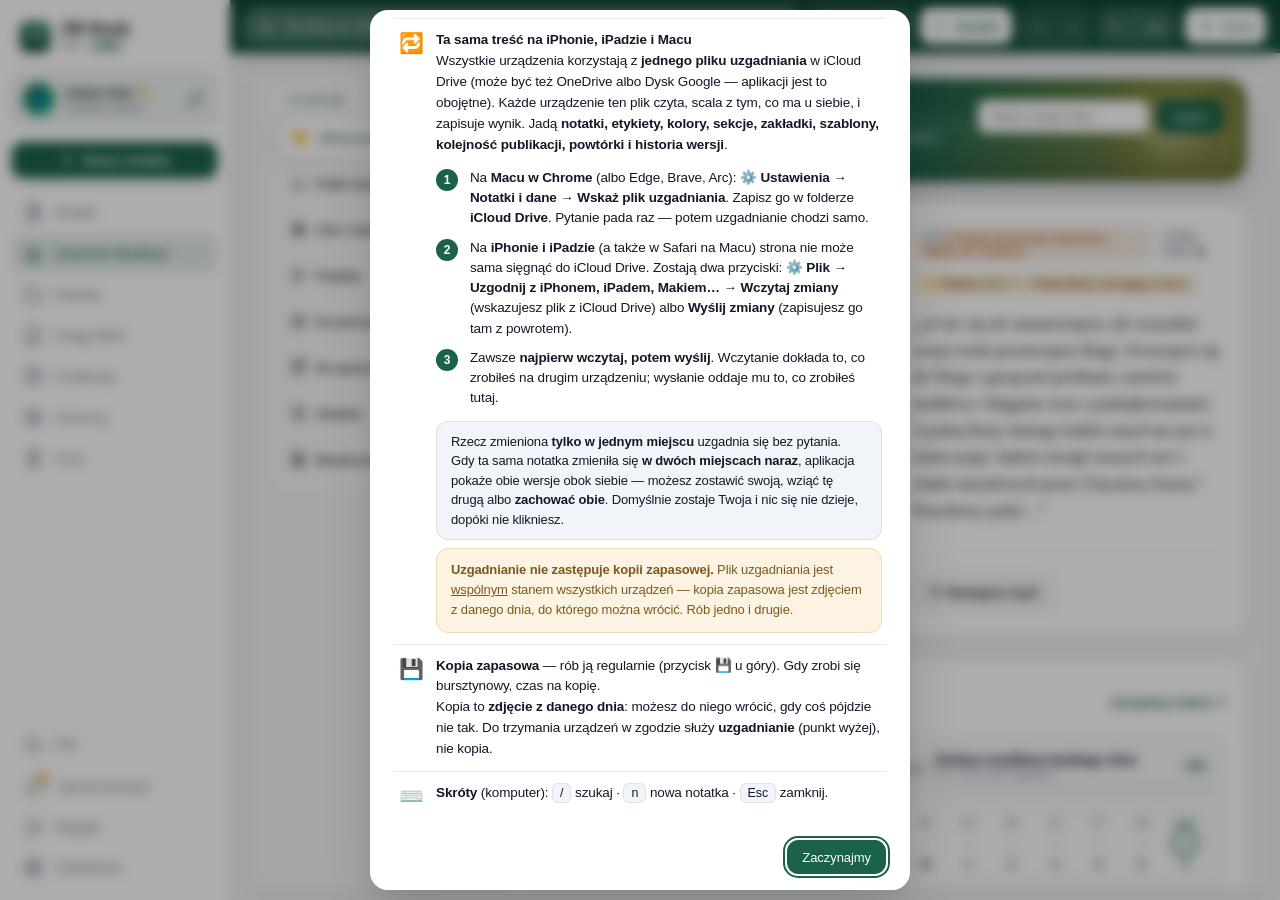
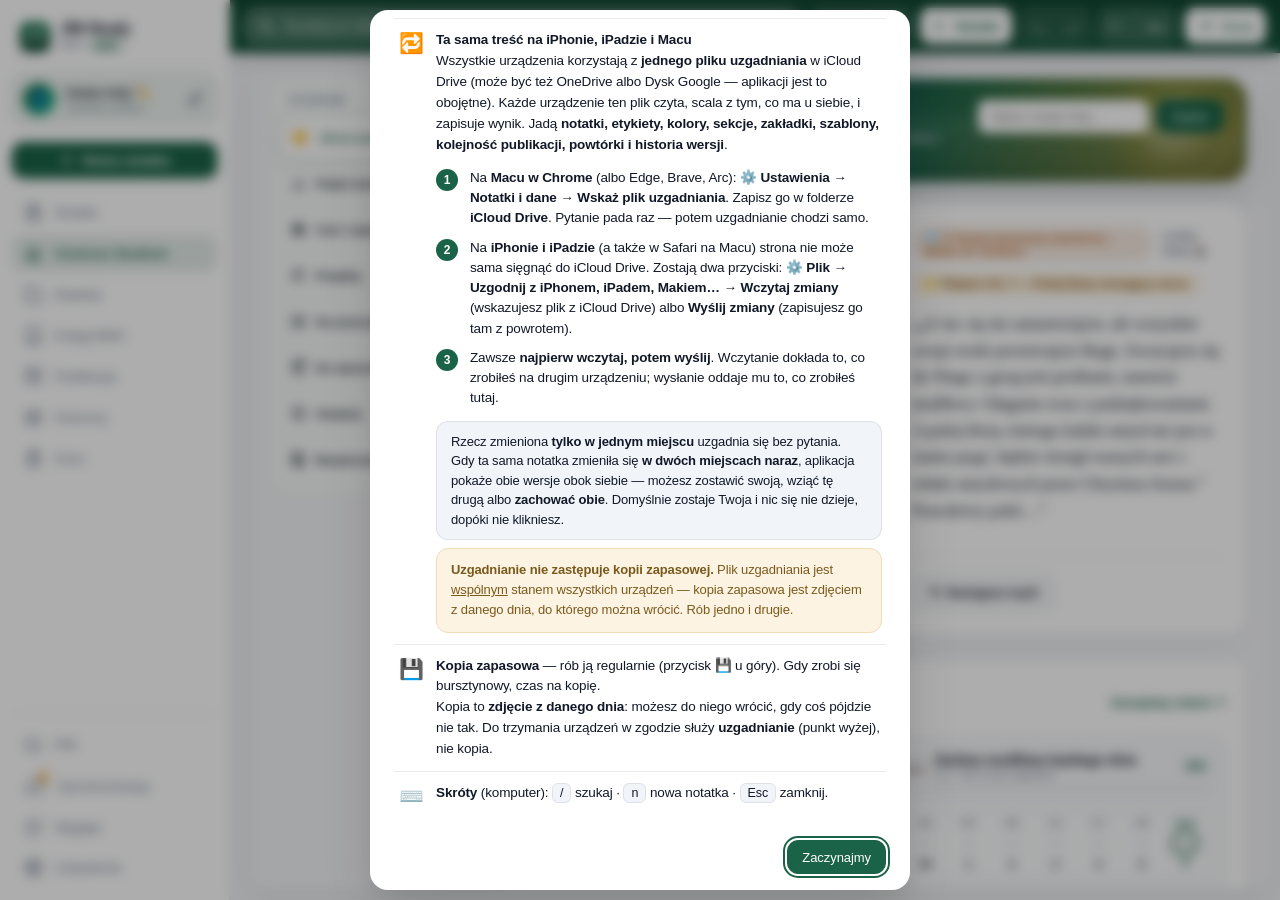
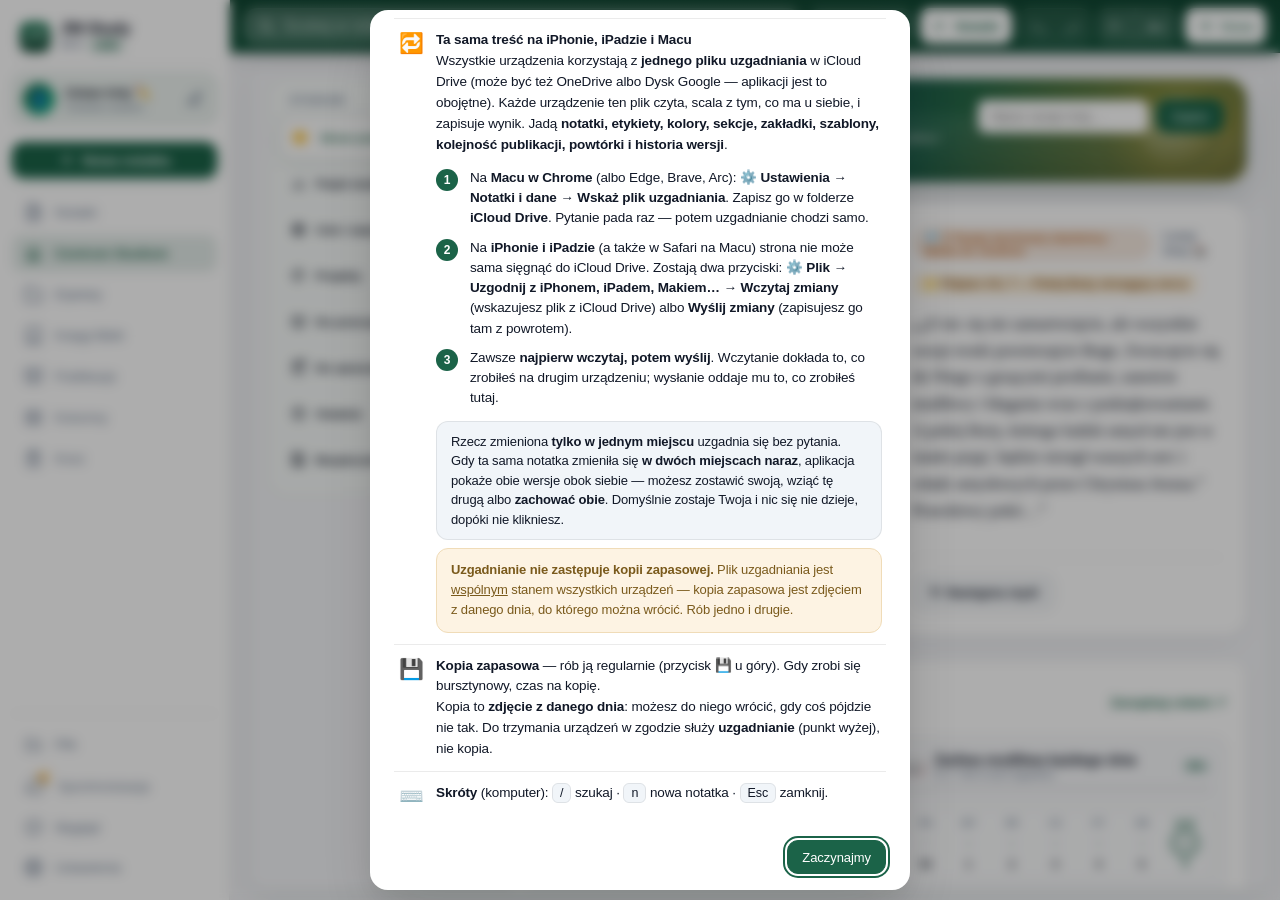
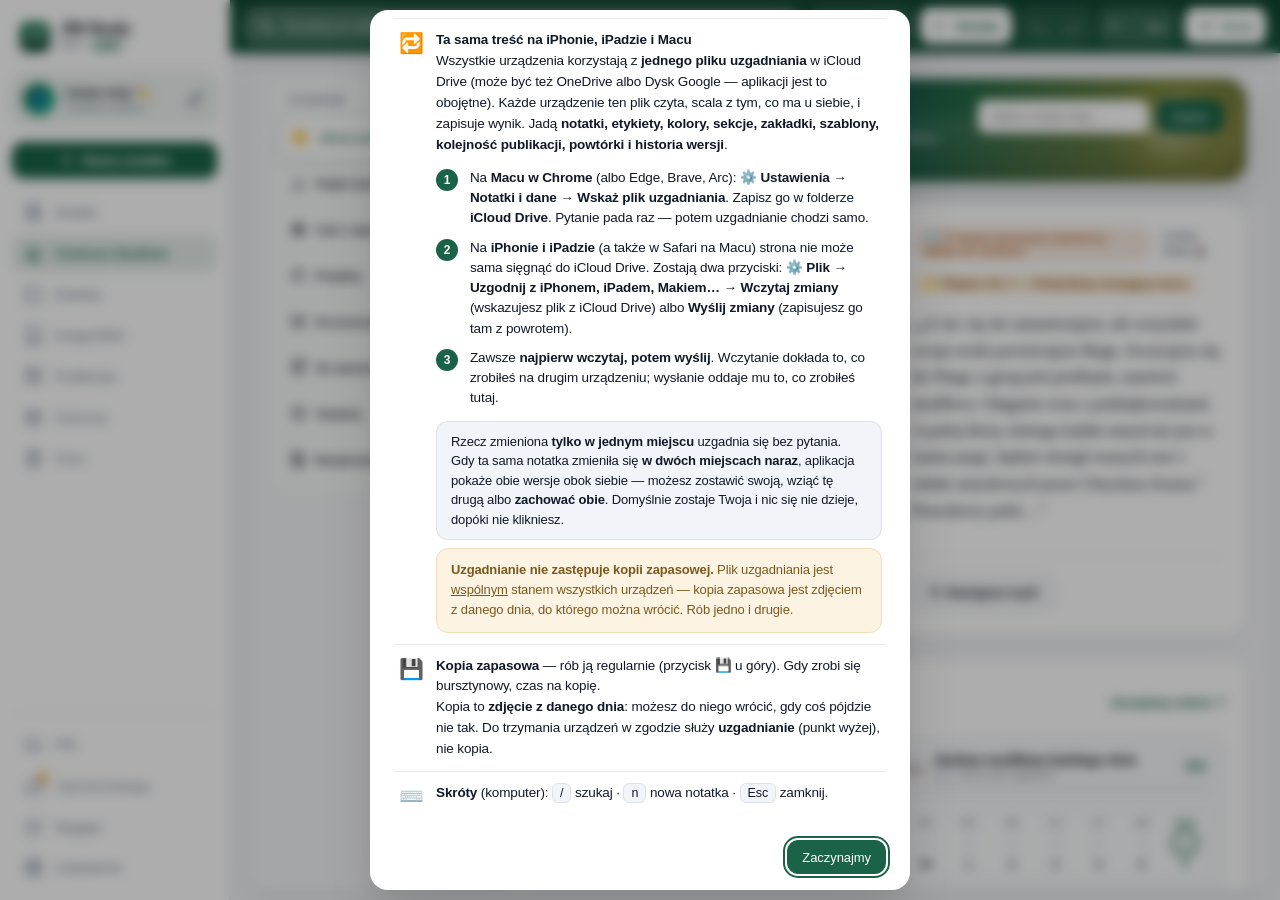
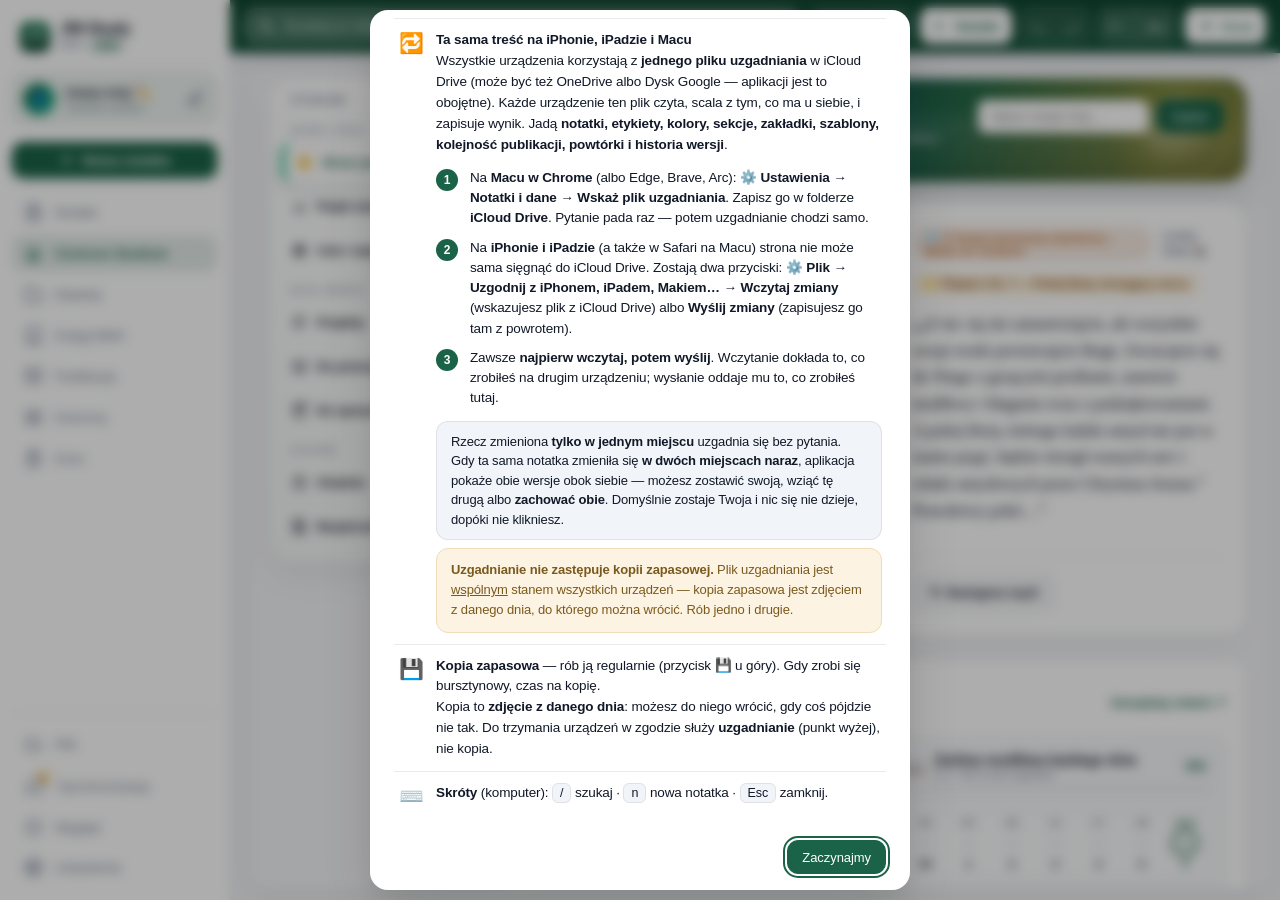
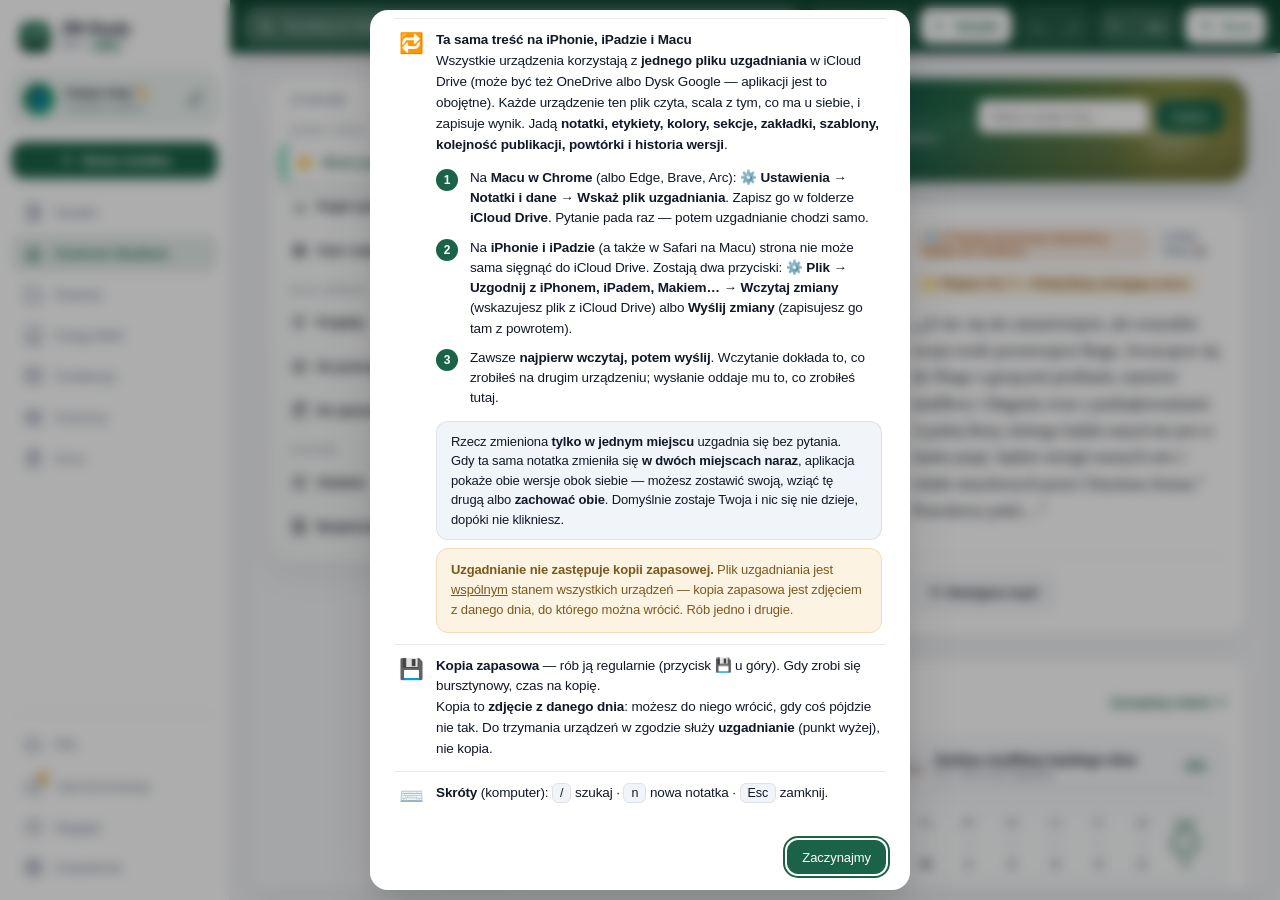
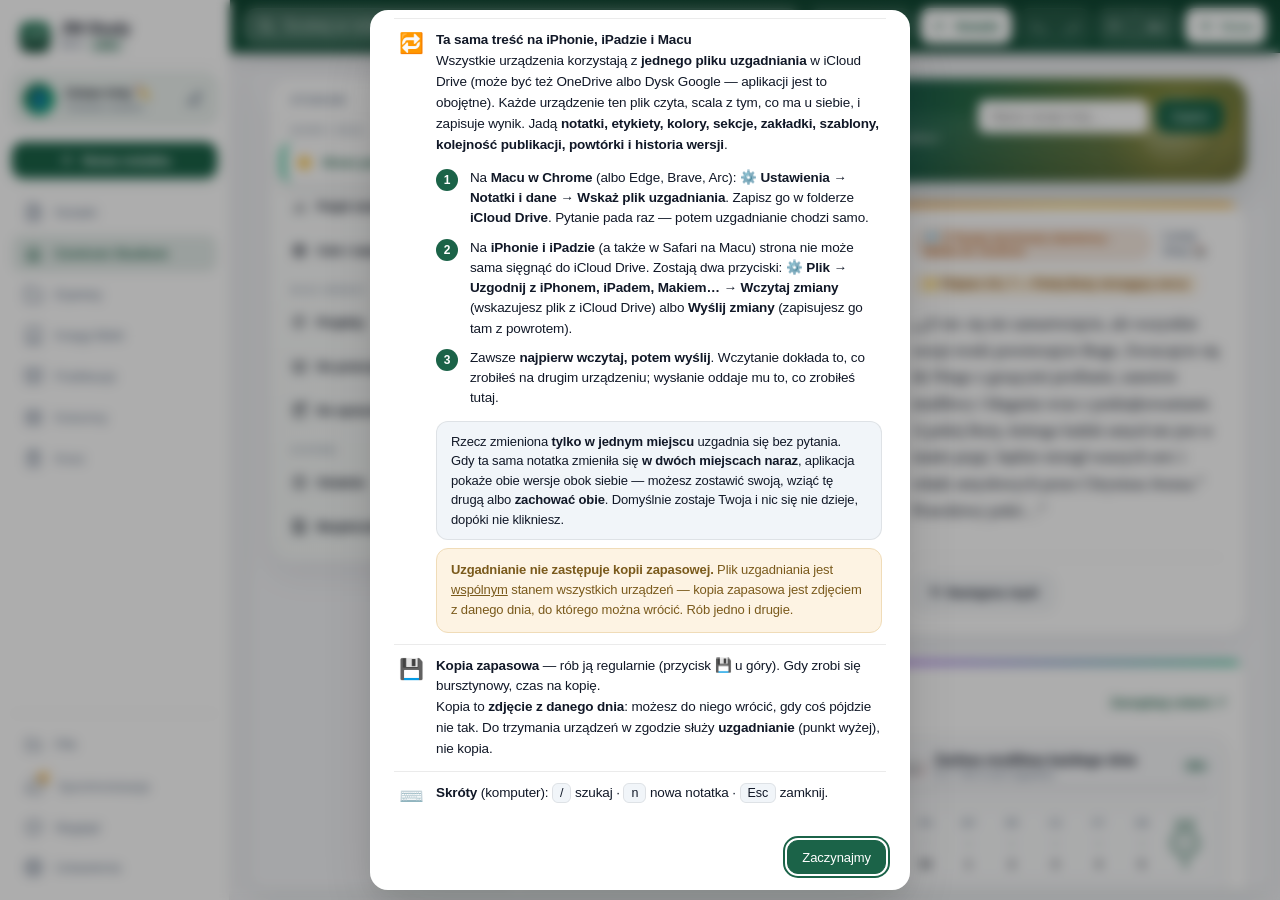
